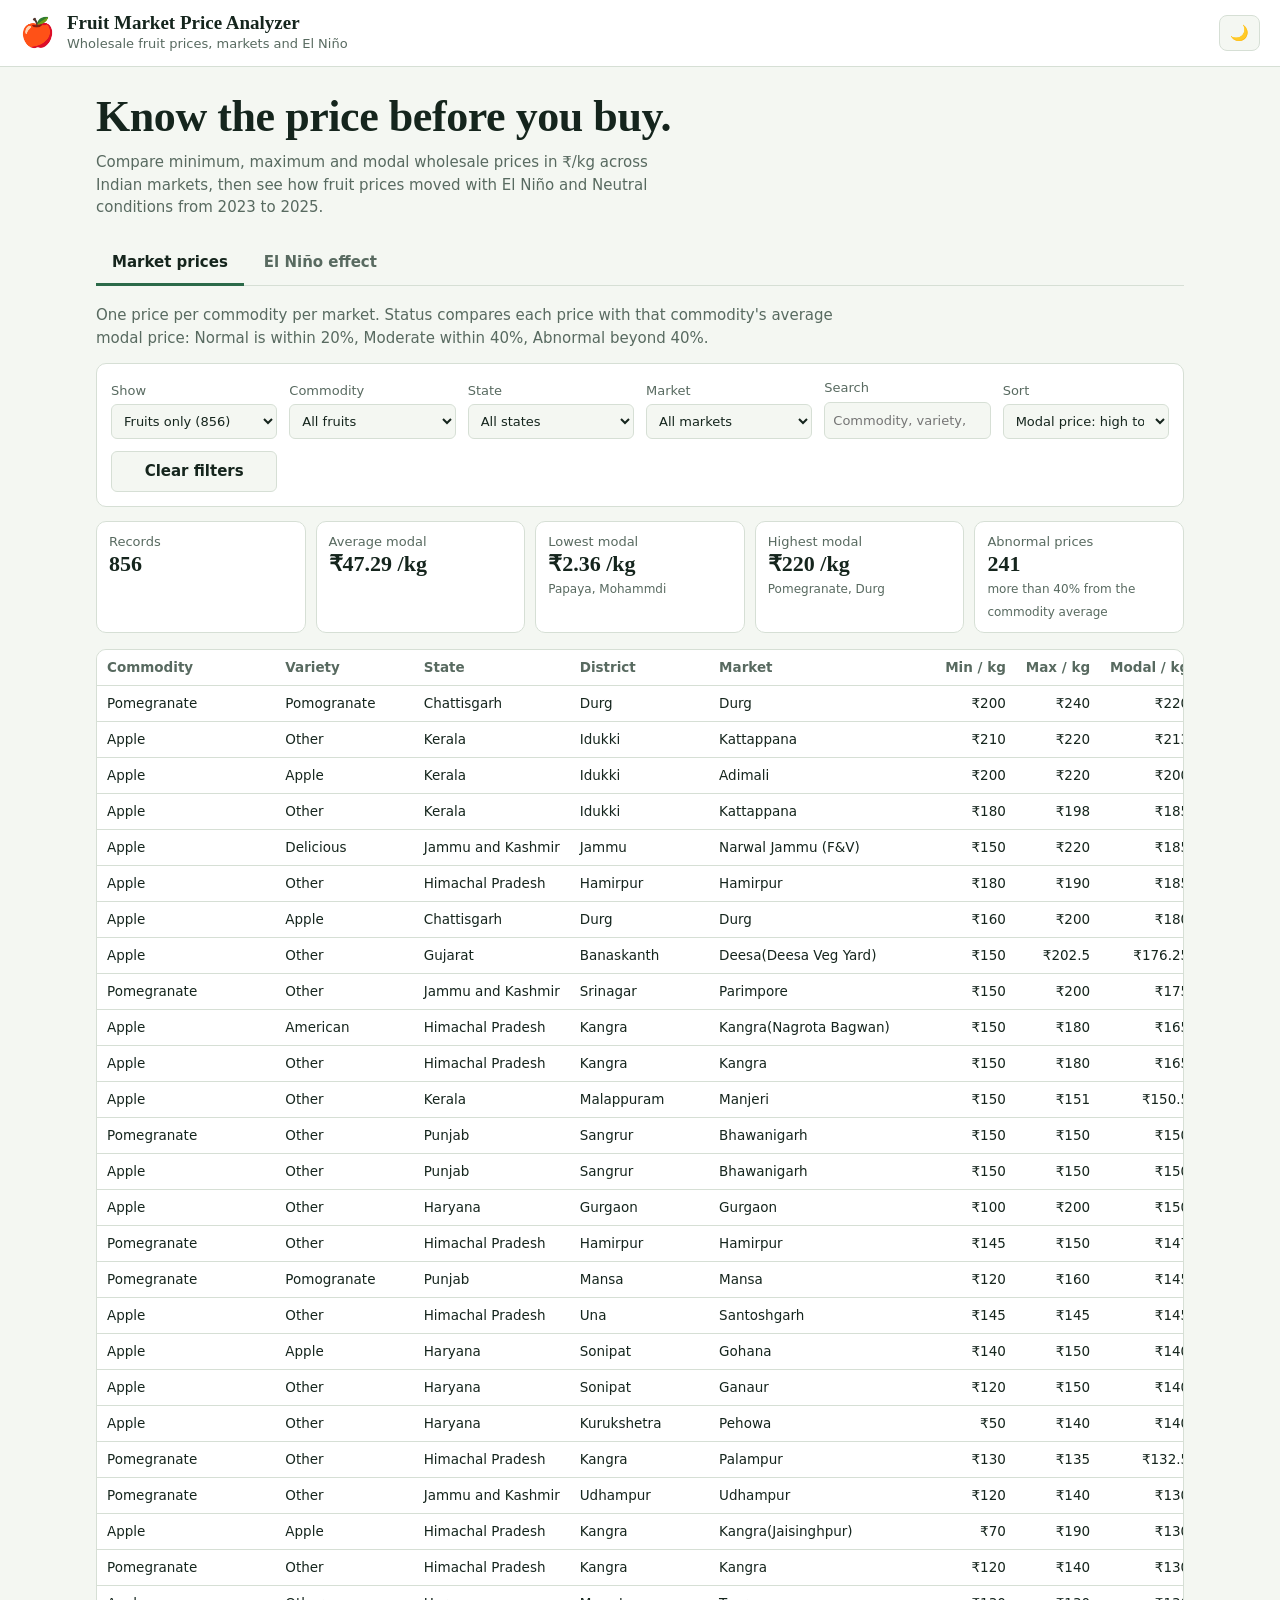
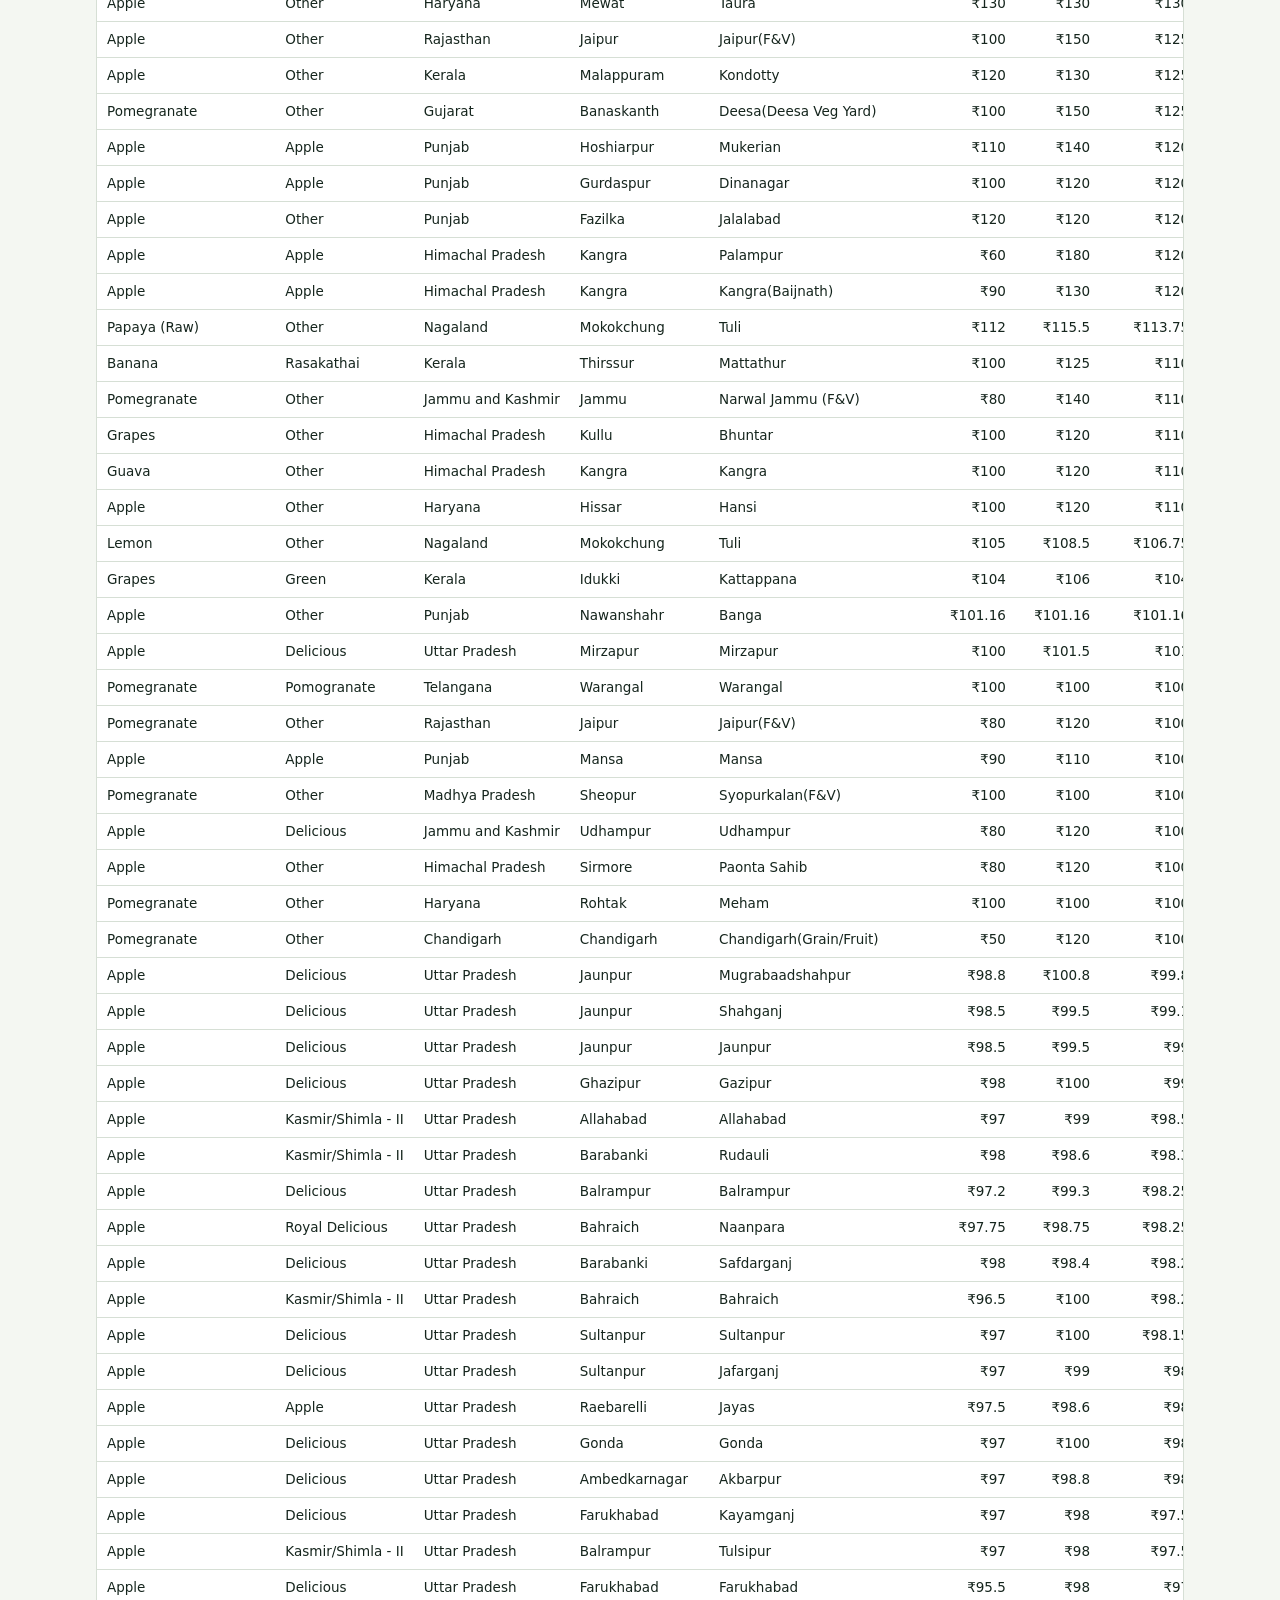
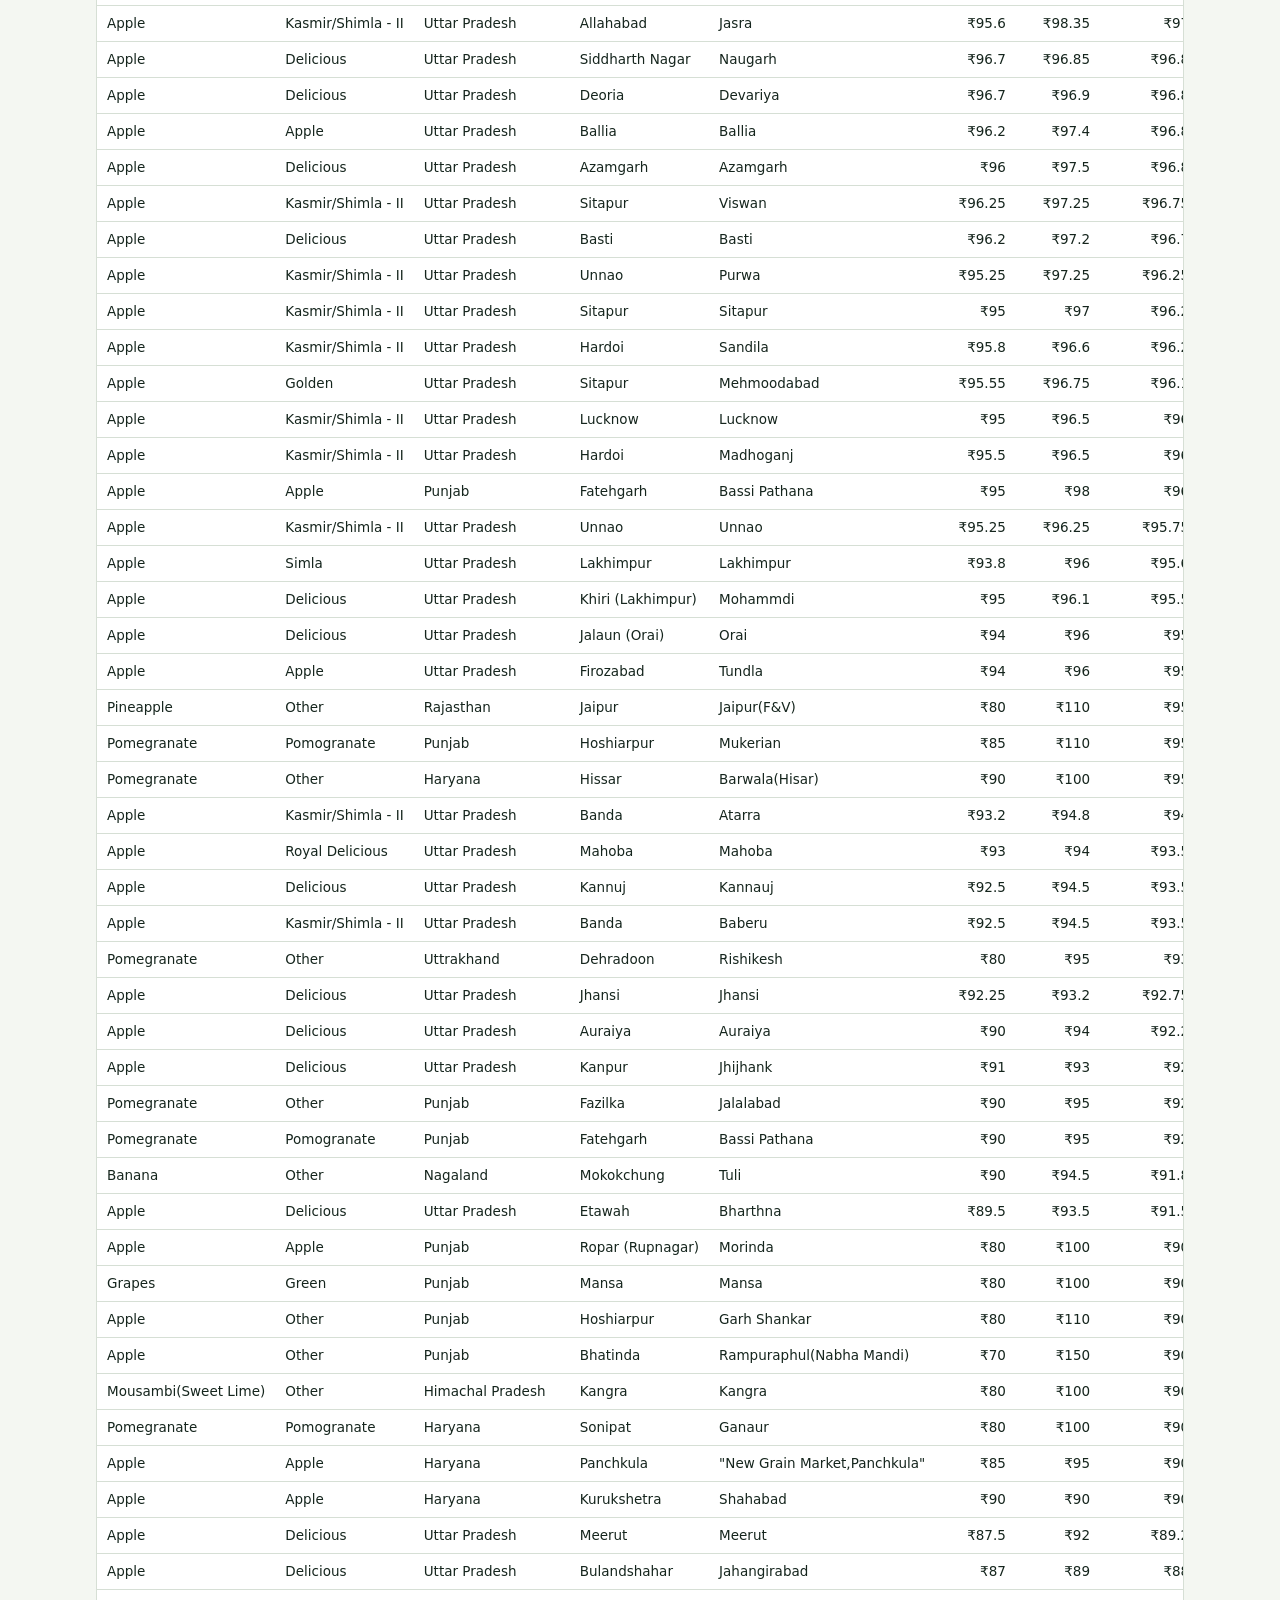
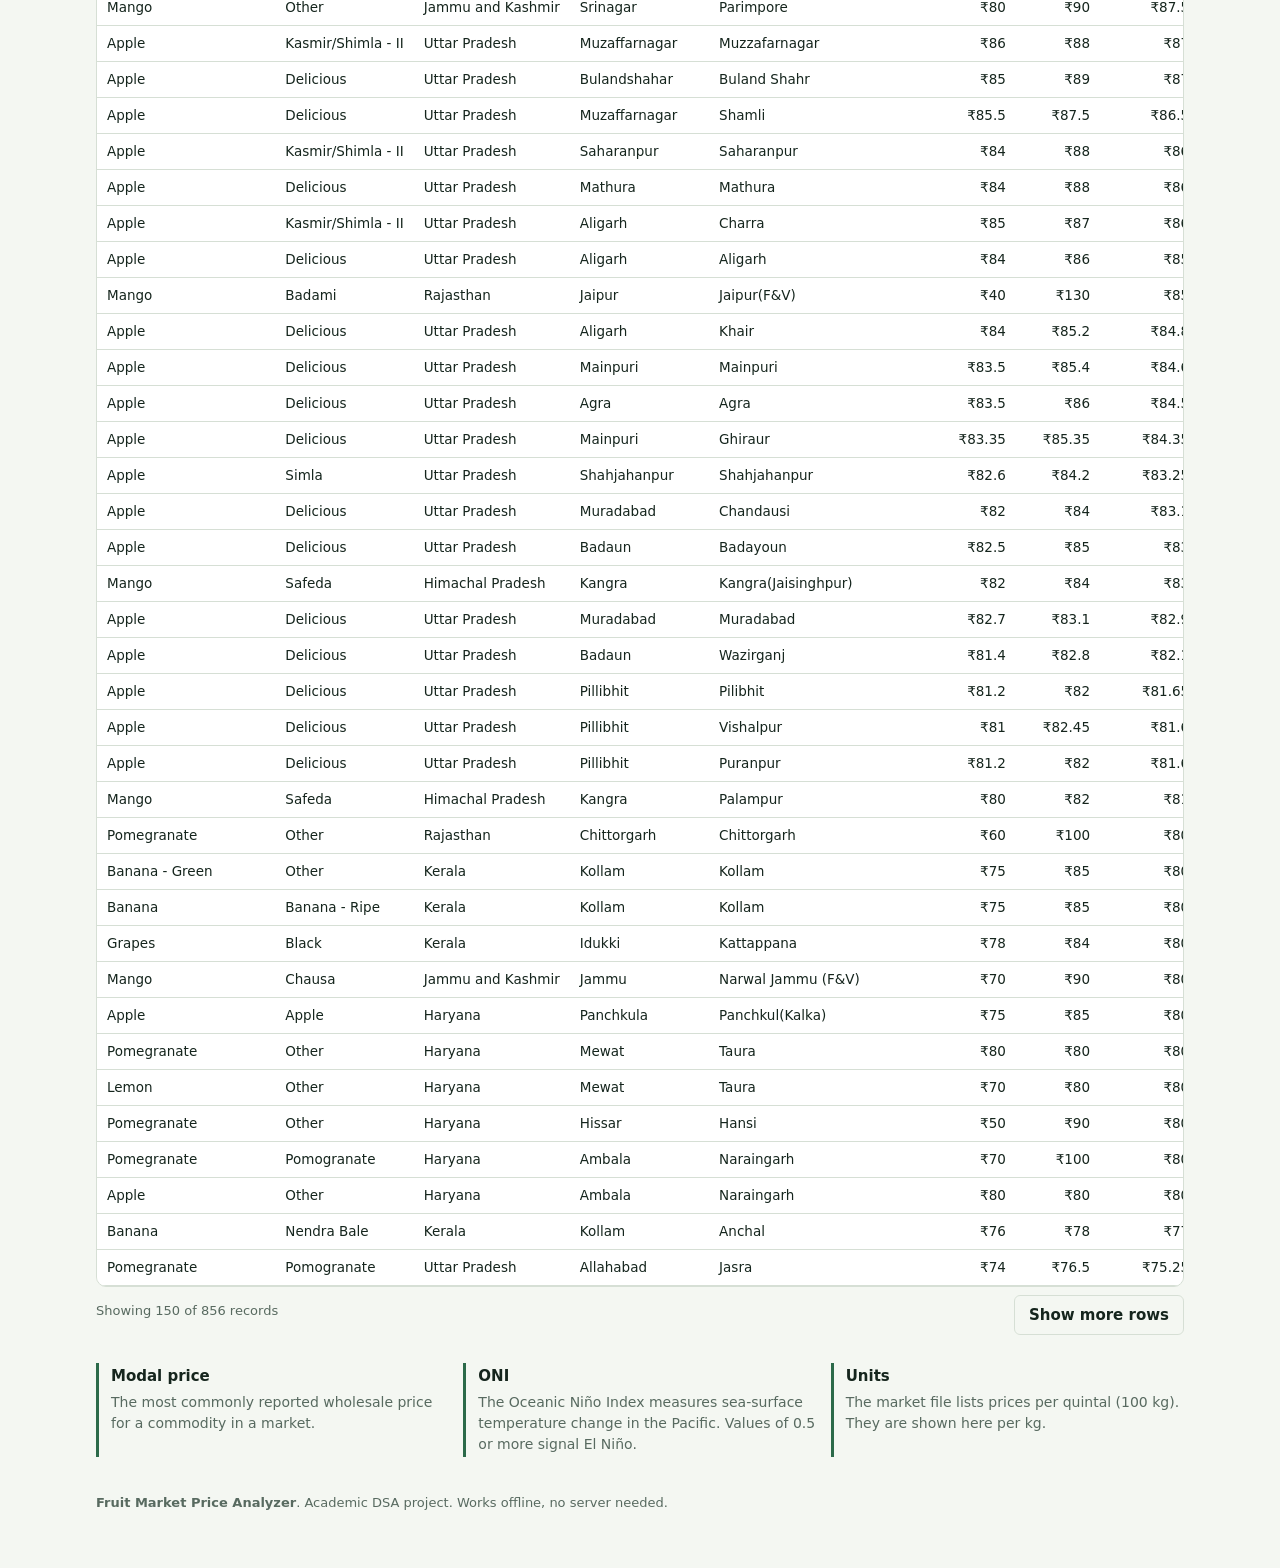
==== web/index.html @ 3e7929b5 "Rename index.html to web/index.html" ====
<!DOCTYPE html>
<html lang="en" data-theme="light">
<head>
<meta charset="UTF-8"><meta name="viewport" content="width=device-width,initial-scale=1">
<title>Fruit Market Price Analyzer</title>
<style>
:root{--bg:#f4f7f2;--card:#fff;--ink:#15251d;--mut:#586a60;--line:#d6dfd5;--leaf:#2b6a49;--nino:#fde8cc;--ninoL:#b86a00;--bad:#a8321e;--badbg:#fbe1db;--mod:#7a5200;--modbg:#fdefc9;--ok:#1f6b45;--okbg:#dcebe1;color-scheme:light}
:root[data-theme=dark]{--bg:#0f1a14;--card:#16241c;--ink:#e5eee8;--mut:#9bb0a3;--line:#29392f;--leaf:#6fcf9b;--nino:#3b2a12;--ninoL:#f0a030;--bad:#ff9a85;--badbg:#45201a;--mod:#f2c46a;--modbg:#3d3010;--ok:#7fdca8;--okbg:#1e3a2a;color-scheme:dark}
*{box-sizing:border-box}
body{margin:0;background:var(--bg);color:var(--ink);font:15px/1.5 system-ui,-apple-system,"Segoe UI",Roboto,sans-serif}
[hidden]{display:none!important}
button,select,input{font:inherit;color:var(--ink)}
:focus-visible{outline:2px solid var(--leaf);outline-offset:2px}
header.top{display:flex;justify-content:space-between;align-items:center;padding:12px 20px;background:var(--card);border-bottom:1px solid var(--line)}
.brand{display:flex;gap:12px;align-items:center}.logo{font-size:28px}
h1{font:700 19px Georgia,serif;margin:0}.brand p{margin:0;color:var(--mut);font-size:13px}
.icon-btn{border:1px solid var(--line);background:var(--bg);border-radius:8px;padding:6px 10px;cursor:pointer}
main{max-width:1120px;margin:0 auto;padding:26px 16px 56px}
.hero h2{font:700 clamp(28px,5vw,44px)/1.1 Georgia,serif;margin:0 0 10px;letter-spacing:-.01em}
.hero p{max-width:62ch;color:var(--mut);margin:0 0 22px}
.tabs{display:flex;gap:4px;border-bottom:1px solid var(--line);margin-bottom:18px}
.tabs button{border:0;background:none;padding:10px 16px;cursor:pointer;color:var(--mut);font-weight:600;border-bottom:3px solid transparent;margin-bottom:-1px}
.tabs button[aria-selected=true]{color:var(--ink);border-bottom-color:var(--leaf)}
.panel-note{color:var(--mut);max-width:78ch;margin:0 0 14px}
.filters{display:grid;grid-template-columns:repeat(auto-fit,minmax(160px,1fr));gap:12px;background:var(--card);border:1px solid var(--line);border-radius:10px;padding:14px;margin-bottom:14px;align-items:end}
.filters label{display:flex;flex-direction:column;gap:4px;font-size:13px;color:var(--mut)}
.filters select,.filters input{padding:8px;border:1px solid var(--line);border-radius:6px;background:var(--bg)}
.btn{padding:8px 14px;border:1px solid var(--line);border-radius:6px;background:var(--bg);cursor:pointer;font-weight:600}
.kpis{display:grid;grid-template-columns:repeat(auto-fit,minmax(170px,1fr));gap:10px;margin-bottom:16px}
.k{background:var(--card);border:1px solid var(--line);border-radius:10px;padding:10px 12px}
.k span{font-size:13px;color:var(--mut);display:block}.k b{font:700 22px Georgia,serif;display:block}.k small{color:var(--mut);font-size:12px}
h3{font:700 18px Georgia,serif;margin:22px 0 6px}
.sub{color:var(--mut);font-size:13px;margin:0 0 8px}
.legend{display:flex;gap:16px;font-size:13px;color:var(--mut);margin-bottom:6px;flex-wrap:wrap}
.sw{display:inline-block;width:14px;height:12px;border-radius:2px;vertical-align:-1px;margin-right:5px;background:var(--nino);border:1px solid var(--ninoL)}
.sw.l{background:var(--leaf);border-color:var(--leaf);height:3px;vertical-align:3px}
.chart{background:var(--card);border:1px solid var(--line);border-radius:10px;padding:8px}
.chart svg{width:100%;height:auto;display:block}.chart text{fill:var(--mut);font-size:11px}
.wrap{overflow-x:auto;border:1px solid var(--line);border-radius:10px;background:var(--card)}
table{width:100%;border-collapse:collapse;font-size:13.5px}
th,td{padding:7px 10px;text-align:left;border-bottom:1px solid var(--line);white-space:nowrap}
th{color:var(--mut);font-weight:600;background:var(--card)}td.n,th.n{text-align:right;font-variant-numeric:tabular-nums}
tr.nino td{background:var(--nino)}
.b{display:inline-block;padding:1px 8px;border-radius:10px;font-size:12px;font-weight:700}
.b.NORMAL{background:var(--okbg);color:var(--ok)}.b.MODERATE{background:var(--modbg);color:var(--mod)}.b.ABNORMAL{background:var(--badbg);color:var(--bad)}
.foot{display:flex;justify-content:space-between;align-items:center;gap:10px;margin:8px 0}
.empty{padding:28px;text-align:center;color:var(--mut)}
.neg{color:var(--ok)}.pos{color:var(--bad)}
.info{margin-top:28px;display:grid;grid-template-columns:repeat(auto-fit,minmax(260px,1fr));gap:14px}
.info div{border-left:3px solid var(--leaf);padding:2px 0 2px 12px}.info h4{margin:0 0 4px;font-size:15px}.info p{margin:0;color:var(--mut);font-size:14px}
footer{margin-top:36px;color:var(--mut);font-size:13px}
</style>
</head>
<body>
<header class="top"><div class="brand"><div class="logo">🍎</div><div><h1>Fruit Market Price Analyzer</h1><p>Wholesale fruit prices, markets and El Niño</p></div></div>
<button id="themeBtn" class="icon-btn" aria-label="Switch light and dark theme">🌙</button></header>
<main>
<section class="hero"><h2>Know the price before you buy.</h2>
<p>Compare minimum, maximum and modal wholesale prices in ₹/kg across Indian markets, then see how fruit prices moved with El Niño and Neutral conditions from 2023 to 2025.</p></section>

<div class="tabs" role="tablist">
<button role="tab" data-t="market" aria-selected="true">Market prices</button>
<button role="tab" data-t="nino" aria-selected="false">El Niño effect</button></div>

<section id="p-market">
<p class="panel-note">One price per commodity per market. Status compares each price with that commodity's average modal price: Normal is within 20%, Moderate within 40%, Abnormal beyond 40%.</p>
<div class="filters">
<label>Show<select id="mScope"></select></label>
<label>Commodity<select id="mFruit"></select></label>
<label>State<select id="mState"></select></label>
<label>Market<select id="mMarket"></select></label>
<label>Search<input id="mSearch" type="search" placeholder="Commodity, variety, district, market"></label>
<label>Sort<select id="mSort"><option value="modal-desc">Modal price: high to low</option><option value="modal-asc">Modal price: low to high</option><option value="dev-desc">Biggest deviation first</option><option value="commodity-asc">Commodity: A to Z</option><option value="state-asc">State: A to Z</option></select></label>
<button id="mClear" class="btn">Clear filters</button></div>
<div class="kpis" id="mKpi"></div>
<div class="wrap"><table><thead><tr><th>Commodity</th><th>Variety</th><th>State</th><th>District</th><th>Market</th><th class="n">Min / kg</th><th class="n">Max / kg</th><th class="n">Modal / kg</th><th>Status</th></tr></thead><tbody id="mBody"></tbody></table>
<div id="mEmpty" class="empty" hidden>No records match. Clear a filter, or switch Show to All commodities.</div></div>
<div class="foot"><span class="sub" id="mInfo"></span><button id="mMore" class="btn" hidden>Show more rows</button></div>
</section>

<section id="p-nino" hidden>
<p class="panel-note">Daily average wholesale prices by state and fruit for every year available, January 2023 to October 2025, each day tagged with the monthly Oceanic Niño Index (ONI) and an El Niño or Neutral label.</p>
<div class="filters">
<label>Fruit<select id="nFruit"></select></label>
<label>State<select id="nState"></select></label>
<label>From<input type="date" id="nFrom"></label>
<label>To<input type="date" id="nTo"></label>
<label>Period<select id="nPer"><option value="">El Niño and Neutral</option><option value="1">El Niño months only</option><option value="0">Neutral months only</option></select></label>
<label>Sort<select id="nSort"><option value="date-asc">Date: oldest first</option><option value="date-desc">Date: newest first</option><option value="modal-desc">Modal price: high to low</option><option value="modal-asc">Modal price: low to high</option></select></label>
<button id="nClear" class="btn">Clear filters</button></div>
<div class="kpis" id="nKpi"></div>

<h3>Monthly average modal price</h3>
<p class="sub" id="nChartNote"></p>
<div class="legend"><span><i class="sw l"></i>Average modal price, ₹/kg</span><span><i class="sw"></i>El Niño months</span></div>
<div class="chart"><svg id="nChart" viewBox="0 0 900 270" role="img" aria-label="Monthly average modal price with El Niño months shaded"></svg></div>

<h3>El Niño vs Neutral, by fruit</h3>
<p class="sub">Average modal price in El Niño and Neutral months. Uses the State and date filters above.</p>
<div class="wrap"><table><thead><tr><th>Fruit</th><th class="n">El Niño avg</th><th class="n">Neutral avg</th><th class="n">Difference</th></tr></thead><tbody id="nCmp"></tbody></table></div>

<h3>El Niño vs Neutral, by year</h3>
<p class="sub">Uses the Fruit and State filters above across all years. n/a means that year has no El Niño or no Neutral months.</p>
<div class="wrap"><table><thead><tr><th>Year</th><th class="n">Records</th><th class="n">El Niño avg</th><th class="n">Neutral avg</th><th class="n">Difference</th></tr></thead><tbody id="nYear"></tbody></table></div>

<h3>Price records</h3>
<div class="wrap"><table><thead><tr><th>Date</th><th>State</th><th>Fruit</th><th class="n">Min / kg</th><th class="n">Max / kg</th><th class="n">Modal / kg</th><th class="n">Reports</th><th class="n">ONI</th><th>Period</th></tr></thead><tbody id="nBody"></tbody></table>
<div id="nEmpty" class="empty" hidden>No records match these filters. Widen the date range or clear a filter.</div></div>
<div class="foot"><span class="sub" id="nInfo"></span><button id="nMore" class="btn" hidden>Show more rows</button></div>
<p class="sub">The dataset labels May 2023 to March 2024 as El Niño. April 2024 has an ONI of 0.8 but is labelled Neutral in the data; this page keeps the dataset's labels. El Niño months form a single stretch of time, so price differences also reflect seasons and longer trends. Read them as association, not proof of cause.</p>
</section>

<section class="info">
<div><h4>Modal price</h4><p>The most commonly reported wholesale price for a commodity in a market.</p></div>
<div><h4>ONI</h4><p>The Oceanic Niño Index measures sea-surface temperature change in the Pacific. Values of 0.5 or more signal El Niño.</p></div>
<div><h4>Units</h4><p>The market file lists prices per quintal (100 kg). They are shown here per kg.</p></div>
</section>
<footer><b>Fruit Market Price Analyzer</b>. Academic DSA project. Works offline, no server needed.</footer>
</main>

<script id="mData" type="application/json">[["Andhra Pradesh","Chittor","Chittoor","Gur(Jaggery)","NO 2","FAQ",32.0,34.0,32.0],["Andhra Pradesh","Chittor","Chittoor","Mango","Neelam","Medium",7.0,15.0,12.0],["Andhra Pradesh","Chittor","Chittoor","Mango","Totapuri","Medium",14.0,18.0,16.0],["Andhra Pradesh","Cuddapah","Cuddapah","Groundnut","Local","FAQ",40.59,75.89,75.59],["Andhra Pradesh","Cuddapah","Cuddapah","Turmeric","Bulb","FAQ",47.78,61.6,58.45],["Andhra Pradesh","Cuddapah","Cuddapah","Turmeric","Finger","FAQ",30.12,66.19,61.75],["Andhra Pradesh","East Godavari","Peddapuram","Paddy(Dhan)(Common)","1001","FAQ",20.4,20.5,20.45],["Andhra Pradesh","East Godavari","Pithapuram","Paddy(Dhan)(Common)","1001","FAQ",20.4,20.6,20.5],["Andhra Pradesh","East Godavari","Prattipadu","Paddy(Dhan)(Common)","1001","FAQ",20.4,20.6,20.5],["Andhra Pradesh","East Godavari","Sampara","Paddy(Dhan)(Common)","Swarna Masuri (New)","FAQ",21.5,22.0,21.8],["Andhra Pradesh","Guntur","Duggirala","Turmeric","Bulb","FAQ",56.0,63.0,60.0],["Andhra Pradesh","Guntur","Duggirala","Turmeric","Finger","FAQ",57.25,63.0,60.0],["Andhra Pradesh","Guntur","Tenali","Black Gram (Urd Beans)(Whole)","Black Gram (Whole)","FAQ",81.0,83.0,82.0],["Andhra Pradesh","Guntur","Tenali","Lemon","Lemon","FAQ",10.0,25.0,15.0],["Andhra Pradesh","Kurnool","Alur","Jowar(Sorghum)","Jowar ( White)","FAQ",30.2,30.8,30.5],["Andhra Pradesh","Kurnool","Kurnool","Groundnut","Local","FAQ",60.89,79.21,75.09],["Andhra Pradesh","Visakhapatnam","Anakapally","Gur(Jaggery)","NO 3","FAQ",38.5,39.5,39.0],["Chandigarh","Chandigarh","Chandigarh(Grain/Fruit)","Bottle gourd","Other","FAQ",10.0,30.0,20.0],["Chandigarh","Chandigarh","Chandigarh(Grain/Fruit)","Cauliflower","Other","FAQ",10.0,45.0,40.0],["Chandigarh","Chandigarh","Chandigarh(Grain/Fruit)","Cucumbar(Kheera)","Other","FAQ",15.0,25.0,20.0],["Chandigarh","Chandigarh","Chandigarh(Grain/Fruit)","Green Chilli","Other","FAQ",15.0,30.0,25.0],["Chandigarh","Chandigarh","Chandigarh(Grain/Fruit)","Lemon","Other","FAQ",20.0,30.0,26.0],["Chandigarh","Chandigarh","Chandigarh(Grain/Fruit)","Mango","Other","Medium",10.0,35.0,30.0],["Chandigarh","Chandigarh","Chandigarh(Grain/Fruit)","Mousambi(Sweet Lime)","Other","Medium",40.0,55.0,50.0],["Chandigarh","Chandigarh","Chandigarh(Grain/Fruit)","Onion","Other","FAQ",7.0,17.0,15.0],["Chandigarh","Chandigarh","Chandigarh(Grain/Fruit)","Peas Wet","Other","FAQ",10.0,35.0,30.0],["Chandigarh","Chandigarh","Chandigarh(Grain/Fruit)","Plum","Other","Medium",30.0,60.0,50.0],["Chandigarh","Chandigarh","Chandigarh(Grain/Fruit)","Pomegranate","Other","Medium",50.0,120.0,100.0],["Chandigarh","Chandigarh","Chandigarh(Grain/Fruit)","Potato","Other","FAQ",5.0,15.0,12.0],["Chandigarh","Chandigarh","Chandigarh(Grain/Fruit)","Pumpkin","Other","FAQ",8.0,12.0,10.0],["Chandigarh","Chandigarh","Chandigarh(Grain/Fruit)","Tomato","Other","FAQ",24.0,88.0,80.0],["Chattisgarh","Balodabazar","Bhatgaon","Paddy(Dhan)(Common)","Paddy","FAQ",15.5,16.5,16.0],["Chattisgarh","Balodabazar","Sarsiwan","Paddy(Dhan)(Common)","Paddy","FAQ",15.5,16.5,16.0],["Chattisgarh","Balrampur","Ramanujganj","Maize","Local","FAQ",19.7,19.7,19.7],["Chattisgarh","Balrampur","Ramanujganj","Wheat","Local","FAQ",21.3,21.3,21.3],["Chattisgarh","Bastar","Bastar","Maize","Other","FAQ",16.0,17.0,16.5],["Chattisgarh","Bastar","Devda","Maize","Other","FAQ",16.0,17.0,16.5],["Chattisgarh","Bastar","Jagdalpur","Dry Chillies","Other","FAQ",70.0,70.0,70.0],["Chattisgarh","Bastar","Jaitgiri","Maize","Other","FAQ",16.0,17.0,16.5],["Chattisgarh","Bastar","Lohandiguda","Maize","Other","FAQ",16.0,17.0,16.5],["Chattisgarh","Bastar","Muli","Maize","Other","FAQ",16.0,17.0,16.5],["Chattisgarh","Bijapur","Bharamgarh","Mahua Seed(Hippe seed)","Other","FAQ",16.0,20.0,18.0],["Chattisgarh","Bijapur","Bhopalpattnam","Mahua Seed(Hippe seed)","Other","FAQ",16.0,20.0,18.0],["Chattisgarh","Bijapur","Bijapur","Mahua Seed(Hippe seed)","Other","FAQ",16.0,20.0,18.0],["Chattisgarh","Bilaspur","Pendraroad","Paddy(Dhan)(Common)","Other","FAQ",15.0,15.0,15.0],["Chattisgarh","Dantewada","Gidam","Mahua","Other","FAQ",15.0,17.0,16.0],["Chattisgarh","Durg","Durg","Apple","Apple","Medium",160.0,200.0,180.0],["Chattisgarh","Durg","Durg","Banana - Green","Banana - Green","FAQ",22.0,24.0,23.0],["Chattisgarh","Durg","Durg","Bhindi(Ladies Finger)","Bhindi","FAQ",37.0,40.0,38.5],["Chattisgarh","Durg","Durg","Bitter gourd","Bitter Gourd","FAQ",62.0,66.0,64.0],["Chattisgarh","Durg","Durg","Bottle gourd","Bottle Gourd","FAQ",16.0,20.0,18.0],["Chattisgarh","Durg","Durg","Brinjal","Round/Long","FAQ",30.0,32.0,31.0],["Chattisgarh","Durg","Durg","Cabbage","Cabbage","FAQ",15.0,17.0,16.0],["Chattisgarh","Durg","Durg","Capsicum","Capsicum","FAQ",50.0,55.0,52.5],["Chattisgarh","Durg","Durg","Carrot","Carrot","FAQ",28.0,32.0,30.0],["Chattisgarh","Durg","Durg","Cauliflower","Cauliflower","FAQ",52.0,56.0,54.0],["Chattisgarh","Durg","Durg","Chikoos(Sapota)","Sapota","Medium",40.0,60.0,50.0],["Chattisgarh","Durg","Durg","Coriander(Leaves)","Coriander","FAQ",120.0,140.0,130.0],["Chattisgarh","Durg","Durg","Cucumbar(Kheera)","Cucumbar","FAQ",20.0,25.0,22.5],["Chattisgarh","Durg","Durg","Garlic","Average","FAQ",100.0,140.0,120.0],["Chattisgarh","Durg","Durg","Green Chilli","Green Chilly","FAQ",90.0,110.0,100.0],["Chattisgarh","Durg","Durg","Guar","Gwar","FAQ",52.0,56.0,54.0],["Chattisgarh","Durg","Durg","Lemon","Lemon","FAQ",40.0,60.0,50.0],["Chattisgarh","Durg","Durg","Little gourd (Kundru)","Little gourd (Kundru)","FAQ",38.0,40.0,39.0],["Chattisgarh","Durg","Durg","Mango","Badami","Medium",50.0,70.0,60.0],["Chattisgarh","Durg","Durg","Mousambi(Sweet Lime)","Mousambi","Medium",60.0,80.0,70.0],["Chattisgarh","Durg","Durg","Onion","Nasik","FAQ",15.0,17.0,16.0],["Chattisgarh","Durg","Durg","Papaya (Raw)","Papaya (Raw)","FAQ",19.0,20.0,19.5],["Chattisgarh","Durg","Durg","Pomegranate","Pomogranate","Medium",200.0,240.0,220.0],["Chattisgarh","Durg","Durg","Potato","Potato","FAQ",16.0,18.0,17.0],["Chattisgarh","Durg","Durg","Pumpkin","Pumpkin","FAQ",12.0,14.0,13.0],["Chattisgarh","Durg","Durg","Raddish","Raddish","FAQ",15.0,16.0,15.5],["Chattisgarh","Durg","Durg","Sweet Potato","Sweet Potato","FAQ",24.0,26.0,25.0],["Chattisgarh","Durg","Durg","Tinda","Tinda","FAQ",16.0,18.0,17.0],["Chattisgarh","Kanker","Charama","Paddy(Dhan)(Common)","Other","FAQ",19.8,19.8,19.8],["Chattisgarh","Kanker","Lakhanpuri","Paddy(Dhan)(Common)","Other","FAQ",19.8,19.8,19.8],["Chattisgarh","Kanker","Narharpur","Paddy(Dhan)(Common)","Other","FAQ",19.8,19.8,19.8],["Chattisgarh","Koria","Baikunthpur","Kodo Millet(Varagu)","Other","FAQ",15.0,15.0,15.0],["Chattisgarh","Koria","Baikunthpur","Maize","Other","FAQ",19.65,19.65,19.65],["Chattisgarh","Koria","Baikunthpur","Paddy(Dhan)(Common)","Other","FAQ",20.45,20.45,20.45],["Chattisgarh","Koria","Manendragarh","Tobacco","Other","FAQ",53.42,53.42,53.42],["Chattisgarh","Mungeli","Lormi","Paddy(Dhan)(Common)","Paddy fine","FAQ",16.0,17.5,17.5],["Chattisgarh","Narayanpur","Narayanpur","Millets","Other","FAQ",30.0,38.0,35.0],["Chattisgarh","Raigarh","Raigarh","Onion","Other","FAQ",18.0,20.0,18.0],["Chattisgarh","Raigarh","Raigarh","Potato","Other","FAQ",12.0,18.0,15.0],["Chattisgarh","Raigarh","Raigarh","Tomato","Other","FAQ",80.0,90.0,80.0],["Chattisgarh","Raipur","Abhanpur","Paddy(Dhan)(Common)","I.R.-64","FAQ",18.5,18.5,18.5],["Goa","North Goa","Valpol","Arecanut(Betelnut/Supari)","Red","FAQ",335.0,335.0,335.0],["Goa","North Goa","Valpol","Arecanut(Betelnut/Supari)","Supari","FAQ",365.0,365.0,365.0],["Goa","North Goa","Valpol","Arecanut(Betelnut/Supari)","White","FAQ",345.0,345.0,345.0],["Gujarat","Amreli","Babra","Cotton","Other","FAQ",70.5,71.0,70.75],["Gujarat","Amreli","Babra","Groundnut","Other","FAQ",65.0,67.0,66.0],["Gujarat","Amreli","Bagasara","Bengal Gram(Gram)(Whole)","Average (Whole)","FAQ",44.6,45.35,44.95],["Gujarat","Amreli","Bagasara","Cotton","Other","FAQ",62.5,68.25,65.35],["Gujarat","Amreli","Bagasara","Soyabean","Yellow","FAQ",45.6,47.0,46.3],["Gujarat","Amreli","Bagasara","Wheat","Lokwan Gujrat","FAQ",22.5,22.85,22.65],["Gujarat","Amreli","Dhari","Cotton","Other","FAQ",71.4,71.4,71.4],["Gujarat","Amreli","Dhari","Ground Nut Seed","Ground Nut Seed","FAQ",82.5,82.5,82.5],["Gujarat","Amreli","Savarkundla","Bajra(Pearl Millet/Cumbu)","Deshi","FAQ",19.0,21.2,20.1],["Gujarat","Amreli","Savarkundla","Bengal Gram(Gram)(Whole)","Average (Whole)","FAQ",40.0,47.5,43.75],["Gujarat","Amreli","Savarkundla","Cotton","Narma BT Cotton","FAQ",50.0,71.05,60.53],["Gujarat","Amreli","Savarkundla","Ground Nut Seed","Ground Nut Seed","FAQ",80.0,100.05,90.03],["Gujarat","Amreli","Savarkundla","Groundnut","Big (With Shell)","FAQ",57.55,78.55,68.05],["Gujarat","Amreli","Savarkundla","Jowar(Sorghum)","Jowar ( White)","FAQ",27.55,49.5,38.53],["Gujarat","Amreli","Savarkundla,\"Sesamum(Sesame,Gingelly","Til)\"","Black","FAQ",145.0,167.0,156.0],["Gujarat","Amreli","Savarkundla,\"Sesamum(Sesame,Gingelly","Til)\"","White","FAQ",141.0,156.3,148.65],["Gujarat","Amreli","Savarkundla","Wheat","Bansi","FAQ",22.0,25.0,23.5],["Gujarat","Amreli","Savarkundla","Wheat","Lokwan","FAQ",21.75,23.9,22.83],["Gujarat","Anand","\"Anand(Veg,Yard,Anand)\"","Bhindi(Ladies Finger)","Bhindi","FAQ",35.0,40.0,38.0],["Gujarat","Anand","\"Anand(Veg,Yard,Anand)\"","Bottle gourd","Bottle Gourd","FAQ",20.0,25.0,22.5],["Gujarat","Anand","\"Anand(Veg,Yard,Anand)\"","Brinjal","Brinjal","FAQ",30.0,35.0,32.5],["Gujarat","Anand","\"Anand(Veg,Yard,Anand)\"","Cabbage","Cabbage","FAQ",7.5,10.0,9.0],["Gujarat","Anand","\"Anand(Veg,Yard,Anand)\"","Cauliflower","Cauliflower","FAQ",20.0,25.0,22.5],["Gujarat","Anand","\"Anand(Veg,Yard,Anand)\"","Green Chilli","Green Chilly","FAQ",50.0,60.0,55.0],["Gujarat","Anand","\"Anand(Veg,Yard,Anand)\"","Onion","Onion","FAQ",15.0,20.0,18.0],["Gujarat","Anand","\"Anand(Veg,Yard,Anand)\"","Potato","Potato","FAQ",12.0,13.0,12.5],["Gujarat","Anand","\"Anand(Veg,Yard,Anand)\"","Spinach","Spinach","FAQ",45.0,50.0,48.0],["Gujarat","Banaskanth","Deesa(Deesa Veg Yard)","Apple","Other","Medium",150.0,202.5,176.25],["Gujarat","Banaskanth","Deesa(Deesa Veg Yard)","Banana","Other","Medium",20.0,23.5,21.75],["Gujarat","Banaskanth","Deesa(Deesa Veg Yard)","Bhindi(Ladies Finger)","Other","FAQ",15.0,23.0,19.0],["Gujarat","Banaskanth","Deesa(Deesa Veg Yard)","Bottle gourd","Other","FAQ",20.0,23.5,21.75],["Gujarat","Banaskanth","Deesa(Deesa Veg Yard)","Cabbage","Other","FAQ",10.0,13.5,11.75],["Gujarat","Banaskanth","Deesa(Deesa Veg Yard)","Cauliflower","Other","FAQ",30.0,42.5,36.25],["Gujarat","Banaskanth","Deesa(Deesa Veg Yard)","Chikoos(Sapota)","Other","Medium",35.0,43.5,39.25],["Gujarat","Banaskanth","Deesa(Deesa Veg Yard)","Coriander(Leaves)","Other","FAQ",70.0,82.0,76.0],["Gujarat","Banaskanth","Deesa(Deesa Veg Yard)","Cucumbar(Kheera)","Other","FAQ",20.0,22.5,21.25],["Gujarat","Banaskanth","Deesa(Deesa Veg Yard)","Gram Raw(Chholia)","Other","FAQ",40.0,50.0,45.0],["Gujarat","Banaskanth","Deesa(Deesa Veg Yard)","Green Chilli","Other","FAQ",40.0,50.0,45.0],["Gujarat","Banaskanth","Deesa(Deesa Veg Yard)","Guar","Other","FAQ",15.0,24.0,19.5],["Gujarat","Banaskanth","Deesa(Deesa Veg Yard)","Lemon","Other","FAQ",15.0,23.5,19.25],["Gujarat","Banaskanth","Deesa(Deesa Veg Yard)","Mango","Other","Medium",25.0,50.0,37.5],["Gujarat","Banaskanth","Deesa(Deesa Veg Yard)","Mousambi(Sweet Lime)","Other","Medium",70.0,76.5,73.25],["Gujarat","Banaskanth","Deesa(Deesa Veg Yard)","Onion","Other","FAQ",10.0,14.0,12.0],["Gujarat","Banaskanth","Deesa(Deesa Veg Yard)","Onion Green","Other","FAQ",35.0,41.5,38.25],["Gujarat","Banaskanth","Deesa(Deesa Veg Yard)","Papaya","Other","Medium",15.0,24.0,19.5],["Gujarat","Banaskanth","Deesa(Deesa Veg Yard)","Pineapple","Other","Medium",50.0,62.0,56.0],["Gujarat","Banaskanth","Deesa(Deesa Veg Yard)","Pointed gourd (Parval)","Other","FAQ",30.0,37.0,33.5],["Gujarat","Banaskanth","Deesa(Deesa Veg Yard)","Pomegranate","Other","Medium",100.0,150.0,125.0],["Gujarat","Banaskanth","Deesa(Deesa Veg Yard)","Potato","Other","FAQ",5.0,13.0,9.0],["Gujarat","Banaskanth","Deesa(Deesa Veg Yard)","Ridgeguard(Tori)","Other","FAQ",40.0,47.5,43.75],["Gujarat","Banaskanth","Deesa(Deesa Veg Yard)","Tomato","Other","FAQ",90.0,100.0,95.0],["Gujarat","Bharuch","Ankleshwar","Bhindi(Ladies Finger)","Bhindi","FAQ",16.0,26.0,20.0],["Gujarat","Bharuch","Ankleshwar","Brinjal","Brinjal","FAQ",12.0,44.0,43.0],["Gujarat","Bharuch","Ankleshwar","Cabbage","Cabbage","FAQ",6.0,12.0,11.0],["Gujarat","Bharuch","Ankleshwar","Coriander(Leaves)","Coriander","FAQ",70.0,90.0,80.0],["Gujarat","Bharuch","Ankleshwar","Ginger(Green)","Green Ginger","FAQ",110.0,130.0,120.0],["Gujarat","Bharuch","Ankleshwar","Green Chilli","Green Chilly","FAQ",40.0,78.0,50.0],["Gujarat","Bharuch","Ankleshwar","Lemon","Lemon","FAQ",20.0,32.0,23.0],["Gujarat","Bharuch","Ankleshwar","Surat Beans (Papadi)","Surat Beans (Papadi)","FAQ",34.0,50.0,45.0],["Gujarat","Bharuch","Ankleshwar","Tomato","Tomato","FAQ",60.0,90.0,79.0],["Gujarat","Bharuch","Jambusar","Arhar (Tur/Red Gram)(Whole)","Other","FAQ",52.0,56.0,54.0],["Gujarat","Bharuch","Jambusar","Bajra(Pearl Millet/Cumbu)","Other","FAQ",20.0,22.0,21.0],["Gujarat","Bharuch","Jambusar","Castor Seed","Other","FAQ",45.0,53.0,49.0],["Gujarat","Bharuch","Jambusar","Cotton","Other","FAQ",55.0,61.0,58.0],["Gujarat","Bharuch","Jambusar","Jowar(Sorghum)","Other","FAQ",30.0,36.0,33.0],["Gujarat","Bharuch","Jambusar","Maize","Other","FAQ",15.0,19.0,17.0],["Gujarat","Bharuch","Jambusar","Rice","Other","FAQ",32.0,36.0,34.0],["Gujarat","Bharuch","Jambusar","Wheat","Other","FAQ",25.0,31.0,28.0],["Gujarat","Bharuch","Jambusar(Kaavi)","Arhar (Tur/Red Gram)(Whole)","Other","FAQ",58.0,62.0,60.0],["Gujarat","Bharuch","Jambusar(Kaavi)","Bajra(Pearl Millet/Cumbu)","Other","FAQ",17.0,23.0,20.0],["Gujarat","Bharuch","Jambusar(Kaavi)","Castor Seed","Other","FAQ",50.0,56.0,53.0],["Gujarat","Bharuch","Jambusar(Kaavi)","Cotton","Other","FAQ",58.0,62.0,60.0],["Gujarat","Bharuch","Jambusar(Kaavi)","Jowar(Sorghum)","Other","FAQ",31.0,35.0,33.0],["Gujarat","Bharuch","Jambusar(Kaavi)","Maize","Other","FAQ",16.0,20.0,18.0],["Gujarat","Bharuch","Jambusar(Kaavi)","Rice","Other","FAQ",32.0,36.0,34.0],["Gujarat","Bhavnagar","Taleja","Bajra(Pearl Millet/Cumbu)","Local","FAQ",20.0,22.05,21.05],["Gujarat","Bhavnagar","Taleja","Bengal Gram(Gram)(Whole)","Other","FAQ",41.25,50.55,45.9],["Gujarat","Bhavnagar","Taleja","Black Gram (Urd Beans)(Whole)","Local","FAQ",85.05,85.05,85.05],["Gujarat","Bhavnagar","Taleja","Castor Seed","Castor seed","FAQ",40.55,58.5,49.55],["Gujarat","Bhavnagar","Taleja","Corriander seed","Other","FAQ",59.3,59.3,59.3],["Gujarat","Bhavnagar","Taleja","Cotton","Shanker 6 (B) 30mm FIne","FAQ",55.55,68.75,62.15],["Gujarat","Bhavnagar","Taleja","Groundnut","Bold","FAQ",62.75,70.9,66.85],["Gujarat","Bhavnagar","Taleja,\"Sesamum(Sesame,Gingelly","Til)\"","Black","FAQ",158.05,158.05,158.05],["Gujarat","Bhavnagar","Taleja,\"Sesamum(Sesame,Gingelly","Til)\"","White","FAQ",114.3,153.55,133.95],["Gujarat","Bhavnagar","Taleja","Wheat","Kalyan","FAQ",22.25,27.85,25.05],["Gujarat","Dahod","Dahod","Arhar (Tur/Red Gram)(Whole)","Arhar (Whole)","FAQ",80.0,86.0,82.0],["Gujarat","Dahod","Dahod","Arhar (Tur/Red Gram)(Whole)","Other","FAQ",86.0,89.0,88.0],["Gujarat","Dahod","Dahod","Bajra(Pearl Millet/Cumbu)","Other","FAQ",18.0,23.0,22.0],["Gujarat","Dahod","Dahod","Bengal Gram(Gram)(Whole)","Desi (Whole)","FAQ",48.75,49.0,48.85],["Gujarat","Dahod","Dahod","Bengal Gram(Gram)(Whole)","Other","FAQ",49.0,49.71,49.5],["Gujarat","Dahod","Dahod","Black Gram (Urd Beans)(Whole)","Black Gram (Whole)","FAQ",55.0,80.0,75.0],["Gujarat","Dahod","Dahod","Castor Seed","Castor seed","FAQ",53.0,54.0,53.5],["Gujarat","Dahod","Dahod","Castor Seed","Other","FAQ",51.5,52.5,52.0],["Gujarat","Dahod","Dahod","Green Gram (Moong)(Whole)","Green (Whole)","FAQ",73.0,78.0,76.0],["Gujarat","Dahod","Dahod","Maize","White (SAFED)","FAQ",20.25,28.5,26.0],["Gujarat","Dahod","Dahod","Maize","Yellow","FAQ",20.75,22.0,21.5],["Gujarat","Dahod","Dahod","Paddy(Dhan)(Common)","Paddy Coarse","FAQ",18.75,19.0,18.9],["Gujarat","Dahod","Dahod","Paddy(Dhan)(Common)","Paddy fine","FAQ",20.5,21.0,20.75],["Gujarat","Dahod","Dahod","Rice","Coarse","FAQ",45.0,55.0,52.0],["Gujarat","Dahod","Dahod","Soyabean","Soyabeen","FAQ",49.0,50.05,49.75],["Gujarat","Dahod","Dahod","Wheat","147 Average","FAQ",25.0,26.15,25.75],["Gujarat","Dahod","Dahod","Wheat","Lokwan","FAQ",23.8,25.0,24.8],["Gujarat","Dahod","Dahod(Veg. Market)","Bhindi(Ladies Finger)","Bhindi","FAQ",15.0,25.0,20.0],["Gujarat","Dahod","Dahod(Veg. Market)","Bitter gourd","Bitter Gourd","FAQ",20.0,35.0,25.0],["Gujarat","Dahod","Dahod(Veg. Market)","Bottle gourd","Bottle Gourd","FAQ",10.0,23.0,15.0],["Gujarat","Dahod","Dahod(Veg. Market)","Brinjal","Brinjal","FAQ",10.0,30.0,20.0],["Gujarat","Dahod","Dahod(Veg. Market)","Cabbage","Cabbage","FAQ",10.0,17.0,15.0],["Gujarat","Dahod","Dahod(Veg. Market)","Carrot","Carrot","FAQ",20.0,30.0,25.0],["Gujarat","Dahod","Dahod(Veg. Market)","Cauliflower","Cauliflower","FAQ",15.0,45.0,25.0],["Gujarat","Dahod","Dahod(Veg. Market)","Coriander(Leaves)","Coriander","FAQ",50.0,120.0,90.0],["Gujarat","Dahod","Dahod(Veg. Market)","Cucumbar(Kheera)","Cucumbar","FAQ",15.0,40.0,25.0],["Gujarat","Dahod","Dahod(Veg. Market)","Drumstick","Other","FAQ",25.0,40.0,32.5],["Gujarat","Dahod","Dahod(Veg. Market)","Elephant Yam (Suran)","Other","FAQ",25.0,40.0,35.0],["Gujarat","Dahod","Dahod(Veg. Market)","French Beans (Frasbean)","Other","FAQ",100.0,100.0,100.0],["Gujarat","Dahod","Dahod(Veg. Market)","Garlic","Other","FAQ",60.0,120.0,90.0],["Gujarat","Dahod","Dahod(Veg. Market)","Ginger(Green)","Green Ginger","FAQ",140.0,160.0,150.0],["Gujarat","Dahod","Dahod(Veg. Market)","Green Chilli","Green Chilly","FAQ",25.0,55.0,40.0],["Gujarat","Dahod","Dahod(Veg. Market)","Lemon","Other","FAQ",30.0,50.0,40.0],["Gujarat","Dahod","Dahod(Veg. Market)","Little gourd (Kundru)","Other","FAQ",20.0,35.0,25.0],["Gujarat","Dahod","Dahod(Veg. Market)","Mint(Pudina)","Mint(Pudina)","FAQ",30.0,50.0,40.0],["Gujarat","Dahod","Dahod(Veg. Market)","Onion","Onion","FAQ",7.0,15.0,12.5],["Gujarat","Dahod","Dahod(Veg. Market)","Pointed gourd (Parval)","Other","FAQ",20.0,30.0,25.0],["Gujarat","Dahod","Dahod(Veg. Market)","Potato","Potato","FAQ",10.0,14.0,12.5],["Gujarat","Dahod","Dahod(Veg. Market)","Pumpkin","Pumpkin","FAQ",10.0,15.0,12.5],["Gujarat","Dahod","Dahod(Veg. Market)","Ridgeguard(Tori)","Ridgeguard(Tori)","FAQ",15.0,35.0,25.0],["Gujarat","Dahod","Dahod(Veg. Market)","Tinda","Tinda","FAQ",15.0,25.0,20.0],["Gujarat","Dahod","Dahod(Veg. Market)","Tomato","Tomato","FAQ",30.0,80.0,50.0],["Gujarat","Dahod","Davgadbaria(Piplod)","Maize","Deshi White","FAQ",20.1,20.3,20.2],["Gujarat","Dahod","Devgadhbaria","Paddy(Dhan)(Common)","Common","FAQ",13.5,13.7,13.6],["Gujarat","Dahod","Limkheda","Maize","Other","FAQ",21.6,23.4,22.5],["Gujarat","Dahod","Limkheda","Paddy(Dhan)(Common)","Other","FAQ",15.8,17.7,16.75],["Gujarat","Dahod","Limkheda","Wheat","Other","FAQ",19.5,22.5,21.0],["Gujarat","Gandhinagar","Dehgam","Bajra(Pearl Millet/Cumbu)","Other","FAQ",21.2,21.65,21.42],["Gujarat","Gandhinagar","Dehgam","Castor Seed","Other","FAQ",57.0,57.75,57.37],["Gujarat","Gandhinagar","Dehgam","Guar","Other","FAQ",49.5,52.0,50.75],["Gujarat","Gandhinagar","Dehgam","Paddy(Dhan)(Common)","Other","FAQ",17.5,20.0,18.75],["Gujarat","Gandhinagar","Dehgam","Wheat","Other","FAQ",22.25,23.0,22.62],["Gujarat","Gandhinagar","Mansa(Manas Veg Yard)","Bhindi(Ladies Finger)","Other","FAQ",30.0,30.0,30.0],["Gujarat","Gandhinagar","Mansa(Manas Veg Yard)","Bitter gourd","Other","FAQ",50.0,50.0,50.0],["Gujarat","Gandhinagar","Mansa(Manas Veg Yard)","Bottle gourd","Other","FAQ",10.0,15.0,12.5],["Gujarat","Gandhinagar","Mansa(Manas Veg Yard)","Brinjal","Brinjal","FAQ",30.0,30.0,30.0],["Gujarat","Gandhinagar","Mansa(Manas Veg Yard)","Brinjal","Round","FAQ",15.0,30.0,25.0],["Gujarat","Gandhinagar","Mansa(Manas Veg Yard)","Brinjal","Round/Long","FAQ",20.0,25.0,22.5],["Gujarat","Gandhinagar","Mansa(Manas Veg Yard)","Cabbage","Other","FAQ",12.0,12.0,12.0],["Gujarat","Gandhinagar","Mansa(Manas Veg Yard)","Cauliflower","Other","FAQ",50.0,50.0,50.0],["Gujarat","Gandhinagar","Mansa(Manas Veg Yard)","Green Chilli","Other","FAQ",50.0,60.0,55.0],["Gujarat","Gandhinagar","Mansa(Manas Veg Yard)","Guar","Other","FAQ",50.0,60.0,55.0],["Gujarat","Gandhinagar","Mansa(Manas Veg Yard)","Ridgeguard(Tori)","Other","FAQ",50.0,50.0,50.0],["Gujarat","Gandhinagar","Mansa(Manas Veg Yard)","Tomato","Other","FAQ",105.0,110.0,107.5],["Gujarat","Jamnagar","Dhrol","Arhar (Tur/Red Gram)(Whole)","Other","FAQ",62.5,73.75,68.15],["Gujarat","Jamnagar","Dhrol","Bengal Gram(Gram)(Whole)","Other","FAQ",41.0,45.6,43.3],["Gujarat","Jamnagar","Dhrol","Castor Seed","Other","FAQ",42.5,46.2,44.35],["Gujarat","Jamnagar","Dhrol","Cotton","Other","FAQ",55.0,71.85,63.45],["Gujarat","Jamnagar","Dhrol","Cummin Seed(Jeera)","Other","FAQ",425.0,550.75,487.9],["Gujarat","Jamnagar","Dhrol","Groundnut","Other","FAQ",52.0,69.1,60.55],["Gujarat","Jamnagar","Dhrol,\"Sesamum(Sesame,Gingelly","Til)\"","Other","FAQ",127.0,147.75,137.4],["Gujarat","Jamnagar","Dhrol","Wheat","Other","FAQ",17.5,22.35,19.95],["Gujarat","Junagarh","Visavadar","Arhar (Tur/Red Gram)(Whole)","Other","FAQ",85.0,97.3,91.15],["Gujarat","Junagarh","Visavadar","Castor Seed","Other","FAQ",47.75,53.55,50.65],["Gujarat","Junagarh","Visavadar","Corriander seed","Other","FAQ",53.75,62.05,57.9],["Gujarat","Junagarh","Visavadar","Green Gram (Moong)(Whole)","Other","FAQ",68.75,77.55,73.15],["Gujarat","Junagarh","Visavadar","Ground Nut Seed","Ground Nut Seed","FAQ",90.0,95.3,92.65],["Gujarat","Junagarh","Visavadar","Groundnut","Other","FAQ",50.5,67.8,59.15],["Gujarat","Junagarh","Visavadar","Groundnut (Split)","Groundnut(Split)","FAQ",72.5,82.3,77.4],["Gujarat","Junagarh","Visavadar","Kulthi(Horse Gram)","Other","FAQ",45.0,47.4,46.2],["Gujarat","Junagarh","Visavadar,\"Sesamum(Sesame,Gingelly","Til)\"","Black","FAQ",123.15,151.55,137.35],["Gujarat","Junagarh","Visavadar,\"Sesamum(Sesame,Gingelly","Til)\"","White","FAQ",127.65,151.55,139.6],["Gujarat","Junagarh","Visavadar","Soyabean","Black","FAQ",44.25,46.05,45.15],["Gujarat","Junagarh","Visavadar","Wheat","Lokwan Gujrat","FAQ",20.6,23.8,22.2],["Gujarat","Kheda","Kapadvanj","Bottle gourd","Other","FAQ",10.0,20.0,15.0],["Gujarat","Kheda","Kapadvanj","Wheat","Other","FAQ",20.0,22.5,21.25],["Gujarat","Morbi","Vankaner","Cotton","Other","FAQ",65.0,71.0,70.75],["Gujarat","Morbi","Vankaner","Cummin Seed(Jeera)","Other","FAQ",400.0,595.0,535.0],["Gujarat","Morbi","Vankaner","Jowar(Sorghum)","Other","FAQ",48.0,52.55,50.5],["Gujarat","Morbi","Vankaner,\"Sesamum(Sesame,Gingelly","Til)\"","Other","FAQ",140.0,153.75,145.0],["Gujarat","Morbi","Vankaner","Wheat","Other","FAQ",21.5,23.45,22.3],["Gujarat","Morbi","Vankaner(Sub yard)","Bhindi(Ladies Finger)","Other","FAQ",30.0,40.0,35.0],["Gujarat","Morbi","Vankaner(Sub yard)","Brinjal","Other","FAQ",20.0,35.0,30.0],["Gujarat","Morbi","Vankaner(Sub yard)","Cabbage","Other","FAQ",20.0,25.0,22.5],["Gujarat","Morbi","Vankaner(Sub yard)","Capsicum","Other","FAQ",60.0,80.0,70.0],["Gujarat","Morbi","Vankaner(Sub yard)","Cauliflower","Other","FAQ",50.0,60.0,55.0],["Gujarat","Morbi","Vankaner(Sub yard)","Guar","Other","FAQ",50.0,60.0,55.0],["Gujarat","Morbi","Vankaner(Sub yard)","Lemon","Other","FAQ",20.0,25.0,22.5],["Gujarat","Morbi","Vankaner(Sub yard)","Tomato","Other","FAQ",100.0,110.0,105.0],["Gujarat","Navsari","Bilimora","Bhindi(Ladies Finger)","Other","FAQ",30.0,40.0,35.0],["Gujarat","Navsari","Bilimora","Bottle gourd","Other","FAQ",20.0,30.0,25.0],["Gujarat","Navsari","Bilimora","Brinjal","Other","FAQ",25.0,45.0,40.0],["Gujarat","Navsari","Bilimora","Cabbage","Other","FAQ",8.0,12.0,10.0],["Gujarat","Navsari","Bilimora","Cauliflower","Other","FAQ",25.0,40.0,32.0],["Gujarat","Navsari","Bilimora","Green Chilli","Other","FAQ",80.0,115.0,100.0],["Gujarat","Navsari","Bilimora","Onion","Nasik","FAQ",16.0,22.0,18.0],["Gujarat","Navsari","Bilimora","Potato","Other","FAQ",13.0,18.0,16.0],["Gujarat","Navsari","Bilimora","Tomato","Other","FAQ",50.0,100.0,70.0],["Gujarat","Patan","Sami","Castor Seed","Castor seed","FAQ",58.5,59.0,58.8],["Gujarat","Patan","Sami","Cummin Seed(Jeera)","Cummin Seed(Jeera)","FAQ",550.0,600.0,570.0],["Gujarat","Patan","Sami","Methi Seeds","Best","FAQ",50.0,55.0,53.0],["Gujarat","Patan","Sami","Suva (Dill Seed)","Other","FAQ",180.0,200.0,190.0],["Gujarat","Patan","Siddhpur","Bajra(Pearl Millet/Cumbu)","Deshi","FAQ",17.5,22.55,20.02],["Gujarat","Patan","Siddhpur","Castor Seed","Castor seed","FAQ",56.3,59.85,58.07],["Gujarat","Patan","Siddhpur","Guar Seed(Cluster Beans Seed)","Split","FAQ",44.25,52.5,48.37],["Gujarat","Patan","Siddhpur","Jowar(Sorghum)","Jowar ( White)","FAQ",41.25,57.4,49.32],["Gujarat","Patan","Siddhpur","Mustard","Mustard","FAQ",48.35,51.35,49.85],["Gujarat","Patan","Siddhpur","Wheat","Hybrid","FAQ",21.5,23.25,22.37],["Gujarat","Rajkot","Dhoraji","Arhar (Tur/Red Gram)(Whole)","Local","FAQ",85.8,94.3,89.05],["Gujarat","Rajkot","Dhoraji","Bajra(Pearl Millet/Cumbu)","Deshi","FAQ",17.55,20.55,17.55],["Gujarat","Rajkot","Dhoraji","Castor Seed","Castor seed","FAQ",51.55,56.05,55.55],["Gujarat","Rajkot","Dhoraji","Ground Nut Seed","Ground Nut Seed","FAQ",80.0,102.3,92.8],["Gujarat","Rajkot","Dhoraji","Groundnut","Local","FAQ",55.0,65.3,64.3],["Gujarat","Rajkot","Dhoraji,\"Sesamum(Sesame,Gingelly","Til)\"","White","FAQ",130.0,150.3,150.3],["Gujarat","Rajkot","Dhoraji","Soyabean","Yellow","FAQ",45.55,46.3,46.05],["Gujarat","Rajkot","Dhoraji","Wheat","Lokwan","FAQ",19.95,23.0,23.0],["Gujarat","Rajkot","Jasdan","Bajra(Pearl Millet/Cumbu)","Deshi","FAQ",21.45,21.45,21.45],["Gujarat","Rajkot","Jasdan","Black Gram (Urd Beans)(Whole)","Other","FAQ",75.0,75.0,75.0],["Gujarat","Rajkot","Jasdan","Cotton","Shanker 6 (B) 30mm FIne","FAQ",67.5,72.0,69.0],["Gujarat","Rajkot","Jasdan","Cummin Seed(Jeera)","Cummin Seed(Jeera)","FAQ",425.0,590.0,535.0],["Gujarat","Rajkot","Jasdan","Garlic","Garlic","FAQ",29.75,29.75,29.75],["Gujarat","Rajkot","Jasdan","Green Gram (Moong)(Whole)","Green Gram Dhall-I","FAQ",52.5,84.8,75.0],["Gujarat","Rajkot","Jasdan","Ground Nut Seed","Ground Nut Seed","FAQ",1.55,2.02,1.85],["Gujarat","Rajkot","Jasdan","Groundnut","G20","FAQ",67.5,76.95,71.25],["Gujarat","Rajkot","Jasdan","Jowar(Sorghum)","Jowar ( White)","FAQ",35.0,53.5,48.5],["Gujarat","Rajkot","Jasdan","Methi Seeds","Methiseeds","FAQ",51.0,51.0,51.0],["Gujarat","Rajkot","Jasdan","Mustard","Mustard","FAQ",50.0,60.55,55.0],["Gujarat","Rajkot","Jasdan,\"Sesamum(Sesame,Gingelly","Til)\"","White","FAQ",137.5,156.25,150.0],["Gujarat","Rajkot","Jasdan","Wheat","2189 No. 2","FAQ",20.0,23.25,21.05],["Gujarat","Rajkot","Rajkot","Arhar (Tur/Red Gram)(Whole)","Arhar (Whole)","FAQ",72.0,97.05,86.2],["Gujarat","Rajkot","Rajkot","Bajra(Pearl Millet/Cumbu)","Deshi","FAQ",15.55,24.25,19.5],["Gujarat","Rajkot","Rajkot","Bengal Gram(Gram)(Whole)","Desi (Whole)","FAQ",44.0,49.75,48.1],["Gujarat","Rajkot","Rajkot","Bengal Gram(Gram)(Whole)","White (Whole)","FAQ",95.0,145.0,115.0],["Gujarat","Rajkot","Rajkot","Black Gram (Urd Beans)(Whole)","Desi","FAQ",67.1,86.45,81.65],["Gujarat","Rajkot","Rajkot","Castor Seed","Caster","FAQ",52.0,58.3,57.2],["Gujarat","Rajkot","Rajkot,Corriander seed","\"A-1","Green\"","FAQ",62.5,77.0,67.5],["Gujarat","Rajkot","Rajkot","Corriander seed","Coriander Seed","FAQ",53.5,67.5,64.0],["Gujarat","Rajkot","Rajkot","Cotton","Narma BT Cotton","FAQ",69.05,72.5,71.5],["Gujarat","Rajkot","Rajkot","Cummin Seed(Jeera)","Cummin Seed(Jeera)","FAQ",545.0,600.0,570.0],["Gujarat","Rajkot","Rajkot","Green Gram (Moong)(Whole)","Green (Whole)","FAQ",71.5,92.5,76.25],["Gujarat","Rajkot","Rajkot","Ground Nut Seed","Ground Nut Seed","FAQ",95.0,107.0,101.25],["Gujarat","Rajkot","Rajkot","Groundnut","Bold","FAQ",68.0,79.5,74.0],["Gujarat","Rajkot","Rajkot","Groundnut","G20","FAQ",67.0,74.95,72.0],["Gujarat","Rajkot","Rajkot","Jowar(Sorghum)","Jowar ( White)","FAQ",45.0,52.55,48.55],["Gujarat","Rajkot","Rajkot","Jowar(Sorghum)","Jowar (Yellow)","FAQ",24.05,30.05,27.55],["Gujarat","Rajkot","Rajkot","Methi Seeds","Methiseeds","FAQ",53.55,78.55,68.0],["Gujarat","Rajkot","Rajkot","Mustard","Mustard","FAQ",45.0,50.0,48.5],["Gujarat","Rajkot","Rajkot,\"Sesamum(Sesame,Gingelly","Til)\"","Black","FAQ",127.5,160.0,151.0],["Gujarat","Rajkot","Rajkot,\"Sesamum(Sesame,Gingelly","Til)\"","White","FAQ",137.5,151.25,146.0],["Gujarat","Rajkot","Rajkot","Wheat","Lokwan","FAQ",20.8,23.4,22.15],["Gujarat","Rajkot","Rajkot","Wheat","Sharbati","FAQ",21.65,25.9,23.7],["Gujarat","Rajkot","Rajkot(Ghee Peeth)","Bhindi(Ladies Finger)","Bhindi","FAQ",19.0,42.5,31.25],["Gujarat","Rajkot","Rajkot(Ghee Peeth)","Bottle gourd","Bottle Gourd","FAQ",8.0,16.5,12.75],["Gujarat","Rajkot","Rajkot(Ghee Peeth)","Brinjal","Brinjal","FAQ",19.0,37.5,30.0],["Gujarat","Rajkot","Rajkot(Ghee Peeth)","Cluster beans","Cluster Beans","FAQ",40.0,55.0,47.5],["Gujarat","Rajkot","Rajkot(Ghee Peeth)","Coriander(Leaves)","Coriander","FAQ",72.5,90.0,82.5],["Gujarat","Rajkot","Rajkot(Ghee Peeth)","Ginger(Green)","Green Ginger","FAQ",120.0,160.0,142.5],["Gujarat","Rajkot","Rajkot(Ghee Peeth)","Green Chilli","Green Chilly","FAQ",37.5,65.0,51.0],["Gujarat","Rajkot","Rajkot(Ghee Peeth)","Lemon","Lemon","FAQ",10.0,25.0,17.5],["Gujarat","Rajkot","Rajkot(Ghee Peeth)","Onion","Onion","FAQ",5.5,17.75,12.5],["Gujarat","Rajkot","Rajkot(Ghee Peeth)","Potato","Desi","FAQ",7.0,15.75,13.0],["Gujarat","Rajkot","Rajkot(Ghee Peeth)","Tomato","Tomato","FAQ",52.5,105.0,72.5],["Gujarat","Sabarkantha","Bhiloda","Bajra(Pearl Millet/Cumbu)","Other","FAQ",17.5,20.25,18.88],["Gujarat","Sabarkantha","Bhiloda","Groundnut","Other","FAQ",65.0,73.0,69.0],["Gujarat","Sabarkantha","Bhiloda","Maize","Other","FAQ",17.5,26.25,21.88],["Gujarat","Sabarkantha","Bhiloda","Wheat","Other","FAQ",22.0,24.0,23.0],["Gujarat","Surat","Bardoli(Katod)","Bhindi(Ladies Finger)","Other","FAQ",19.5,28.0,25.0],["Gujarat","Surat","Bardoli(Katod)","Brinjal","Other","FAQ",19.5,23.5,22.0],["Gujarat","Surat","Mahuva(Anaval)","Bhindi(Ladies Finger)","Other","FAQ",24.0,25.0,24.7],["Gujarat","Surat","Mahuva(Anaval)","Pointed gourd (Parval)","Other","FAQ",25.0,26.0,25.5],["Gujarat","Surat","Nizar","Cotton","Other","FAQ",69.85,73.55,71.95],["Gujarat","Surat","Surat","Banana - Green","Other","FAQ",8.0,18.0,13.0],["Gujarat","Surat","Surat","Beetroot","Other","FAQ",13.0,18.0,15.5],["Gujarat","Surat","Surat","Bhindi(Ladies Finger)","Other","FAQ",30.0,50.0,40.0],["Gujarat","Surat","Surat","Bitter gourd","Other","FAQ",25.0,55.0,37.5],["Gujarat","Surat","Surat","Bottle gourd","Other","FAQ",20.0,55.0,37.5],["Gujarat","Surat","Surat","Brinjal","Other","FAQ",35.0,65.0,50.0],["Gujarat","Surat","Surat","Cabbage","Other","FAQ",5.0,15.0,10.0],["Gujarat","Surat","Surat","Capsicum","Other","FAQ",40.0,70.0,55.0],["Gujarat","Surat","Surat","Carrot","Other","FAQ",15.0,23.0,19.0],["Gujarat","Surat","Surat","Cauliflower","Other","FAQ",20.0,42.0,31.0],["Gujarat","Surat","Surat","Cluster beans","Other","FAQ",40.0,57.0,48.5],["Gujarat","Surat","Surat","Cowpea(Veg)","Other","FAQ",60.0,95.0,77.5],["Gujarat","Surat","Surat","Cucumbar(Kheera)","Other","FAQ",15.0,32.0,23.5],["Gujarat","Surat","Surat","Drumstick","Other","FAQ",26.0,43.0,34.5],["Gujarat","Surat","Surat","Elephant Yam (Suran)","Other","FAQ",40.0,52.5,46.25],["Gujarat","Surat","Surat","French Beans (Frasbean)","Other","FAQ",70.0,95.0,82.5],["Gujarat","Surat","Surat","Ginger(Green)","Other","FAQ",140.0,155.0,147.5],["Gujarat","Surat","Surat","Green Chilli","Other","FAQ",50.0,100.0,75.0],["Gujarat","Surat","Surat","Groundnut pods (raw)","Other","FAQ",40.0,65.0,52.5],["Gujarat","Surat","Surat","Indian Beans (Seam)","Other","FAQ",45.0,65.0,55.0],["Gujarat","Surat","Surat","Kartali (Kantola)","Other","FAQ",50.0,120.0,85.0],["Gujarat","Surat","Surat","Lemon","Other","FAQ",5.0,25.0,15.0],["Gujarat","Surat","Surat","Little gourd (Kundru)","Other","FAQ",30.0,75.0,52.5],["Gujarat","Surat","Surat","Mango (Raw-Ripe)","Other","FAQ",20.0,40.0,30.0],["Gujarat","Surat","Surat","Onion","Other","FAQ",8.0,20.0,14.0],["Gujarat","Surat","Surat","Papaya (Raw)","Other","FAQ",8.0,18.0,13.0],["Gujarat","Surat","Surat","Peas cod","Other","FAQ",40.0,90.0,65.0],["Gujarat","Surat","Surat","Pegeon Pea (Arhar Fali)","Other","FAQ",70.0,100.0,85.0],["Gujarat","Surat","Surat","Pointed gourd (Parval)","Other","FAQ",30.0,57.0,43.5],["Gujarat","Surat","Surat","Potato","Other","FAQ",7.0,17.5,12.25],["Gujarat","Surat","Surat","Pumpkin","Other","FAQ",13.0,20.0,16.5],["Gujarat","Surat","Surat","Ridgeguard(Tori)","Other","FAQ",30.0,55.0,42.5],["Gujarat","Surat","Surat","Snakeguard","Other","FAQ",15.0,25.0,20.0],["Gujarat","Surat","Surat","Sponge gourd","Other","FAQ",20.0,50.0,35.0],["Gujarat","Surat","Surat","Surat Beans (Papadi)","Other","FAQ",60.0,90.0,75.0],["Gujarat","Surat","Surat","Sweet Potato","Other","FAQ",15.0,25.0,20.0],["Gujarat","Surat","Surat","Tomato","Other","FAQ",50.0,115.0,82.5],["Gujarat","Surat","Surat","Turmeric (raw)","Other","FAQ",15.0,30.0,22.5],["Gujarat","Surendranagar","Chotila","Cotton","Shanker 6 (B) 30mm FIne","FAQ",60.0,82.0,70.0],["Gujarat","Surendranagar","Chotila","Wheat","Local","FAQ",20.0,28.0,24.0],["Gujarat","Surendranagar","Dhragradhra","Castor Seed","Caster","FAQ",57.5,57.5,57.5],["Gujarat","Surendranagar","Dhragradhra","Guar Seed(Cluster Beans Seed)","Other","FAQ",53.05,53.05,53.05],["Gujarat","Surendranagar","Dhragradhra,\"Sesamum(Sesame,Gingelly","Til)\"","95/5","FAQ",140.05,141.05,140.55],["Gujarat","Surendranagar","Halvad","Bengal Gram(Gram)(Whole)","Other","FAQ",42.5,46.0,45.5],["Gujarat","Surendranagar","Halvad","Castor Seed","Other","FAQ",56.5,59.5,58.0],["Gujarat","Surendranagar","Halvad","Corriander seed","Other","FAQ",58.5,76.0,71.5],["Gujarat","Surendranagar","Halvad","Cotton","Other","FAQ",63.25,71.7,69.0],["Gujarat","Surendranagar","Halvad","Cummin Seed(Jeera)","Other","FAQ",515.0,599.0,575.0],["Gujarat","Surendranagar","Halvad","Groundnut","Other","FAQ",55.0,79.5,67.5],["Gujarat","Surendranagar","Halvad","Guar Seed(Cluster Beans Seed)","Other","FAQ",50.05,55.65,53.0],["Gujarat","Surendranagar","Halvad","Mustard","Mustard","FAQ",44.0,51.25,46.5],["Gujarat","Surendranagar","Halvad","Mustard","Rai UP","FAQ",57.5,69.0,67.0],["Gujarat","Surendranagar","Halvad,\"Sesamum(Sesame,Gingelly","Til)\"","White","FAQ",125.05,155.2,145.0],["Gujarat","Surendranagar","Halvad","Soanf","Other","FAQ",200.0,244.3,225.0],["Gujarat","Surendranagar","Halvad","Wheat","Other","FAQ",20.0,23.0,22.5],["Gujarat","Surendranagar","Vadhvan","Amaranthus","Amaranthus","FAQ",25.0,30.0,27.5],["Gujarat","Surendranagar","Vadhvan","Banana - Green","Banana - Green","FAQ",10.0,15.0,12.5],["Gujarat","Surendranagar","Vadhvan","Bhindi(Ladies Finger)","Bhindi","FAQ",35.0,40.0,37.5],["Gujarat","Surendranagar","Vadhvan","Bitter gourd","Bitter Gourd","FAQ",50.0,60.0,55.0],["Gujarat","Surendranagar","Vadhvan","Bottle gourd","Bottle Gourd","FAQ",20.0,25.0,22.5],["Gujarat","Surendranagar","Vadhvan","Brinjal","Brinjal","FAQ",35.0,40.0,37.5],["Gujarat","Surendranagar","Vadhvan","Cabbage","Cabbage","FAQ",10.0,15.0,12.5],["Gujarat","Surendranagar","Vadhvan","Carrot","Carrot","FAQ",20.0,25.0,22.5],["Gujarat","Surendranagar","Vadhvan","Cauliflower","Cauliflower","FAQ",60.0,65.0,62.5],["Gujarat","Surendranagar","Vadhvan","Coriander(Leaves)","Coriander","FAQ",90.0,100.0,95.0],["Gujarat","Surendranagar","Vadhvan","Cucumbar(Kheera)","Cucumbar","FAQ",35.0,40.0,37.5],["Gujarat","Surendranagar","Vadhvan","Drumstick","Drumstick","FAQ",20.0,25.0,22.5],["Gujarat","Surendranagar","Vadhvan","Elephant Yam (Suran)","Elephant Yam (Suran)","FAQ",35.0,45.0,40.0],["Gujarat","Surendranagar","Vadhvan","Garlic","Garlic","FAQ",10.0,15.0,12.5],["Gujarat","Surendranagar","Vadhvan","Green Chilli","Green Chilly","FAQ",85.0,95.0,90.0],["Gujarat","Surendranagar","Vadhvan","Guar","Gwar","FAQ",55.0,60.0,57.5],["Gujarat","Surendranagar","Vadhvan","Lemon","Lemon","FAQ",20.0,30.0,25.0],["Gujarat","Surendranagar","Vadhvan","Methi(Leaves)","Methi","FAQ",90.0,100.0,95.0],["Gujarat","Surendranagar","Vadhvan","Onion Green","Onion Green","FAQ",30.0,35.0,32.5],["Gujarat","Surendranagar","Vadhvan","Papaya (Raw)","Papaya (Raw)","FAQ",25.0,35.0,30.0],["Gujarat","Surendranagar","Vadhvan","Peas Wet","Peas Wet","FAQ",85.0,90.0,87.5],["Gujarat","Surendranagar","Vadhvan","Potato","Potato","FAQ",15.0,20.0,17.5],["Gujarat","Surendranagar","Vadhvan","Raddish","Raddish","FAQ",20.0,25.0,22.5],["Gujarat","Surendranagar","Vadhvan","Spinach","Spinach","FAQ",20.0,30.0,25.0],["Gujarat","Surendranagar","Vadhvan","Tinda","Tinda","FAQ",35.0,40.0,37.5],["Gujarat","Surendranagar","Vadhvan","Tomato","Tomato","FAQ",100.0,105.0,102.5],["Gujarat","Vadodara(Baroda)","Padra","Bhindi(Ladies Finger)","Other","FAQ",20.0,30.0,25.0],["Gujarat","Vadodara(Baroda)","Padra","Bitter gourd","Other","FAQ",35.0,40.0,37.5],["Gujarat","Vadodara(Baroda)","Padra","Bottle gourd","Other","FAQ",15.0,30.0,22.5],["Gujarat","Vadodara(Baroda)","Padra","Brinjal","Other","FAQ",20.0,30.0,25.0],["Gujarat","Vadodara(Baroda)","Padra","Cabbage","Other","FAQ",10.0,15.0,12.5],["Gujarat","Vadodara(Baroda)","Padra","Cauliflower","Other","FAQ",15.0,27.5,21.5],["Gujarat","Vadodara(Baroda)","Padra","Cluster beans","Other","FAQ",40.0,50.0,45.0],["Gujarat","Vadodara(Baroda)","Padra","Coriander(Leaves)","Other","FAQ",60.0,75.0,67.5],["Gujarat","Vadodara(Baroda)","Padra","Cowpea(Veg)","Other","FAQ",40.0,60.0,50.0],["Gujarat","Vadodara(Baroda)","Padra","Cucumbar(Kheera)","Other","FAQ",15.0,35.0,25.0],["Gujarat","Vadodara(Baroda)","Padra","Drumstick","Other","FAQ",15.0,27.5,21.5],["Gujarat","Vadodara(Baroda)","Padra","Ginger(Green)","Other","FAQ",110.0,120.0,115.0],["Gujarat","Vadodara(Baroda)","Padra","Green Chilli","Green Chilly","FAQ",30.0,50.0,40.0],["Gujarat","Vadodara(Baroda)","Padra","Indian Beans (Seam)","Other","FAQ",50.0,55.0,52.5],["Gujarat","Vadodara(Baroda)","Padra","Lemon","Other","FAQ",20.0,30.0,25.0],["Gujarat","Vadodara(Baroda)","Padra","Little gourd (Kundru)","Other","FAQ",10.0,15.0,12.5],["Gujarat","Vadodara(Baroda)","Padra","Mango (Raw-Ripe)","Other","FAQ",10.0,30.0,20.0],["Gujarat","Vadodara(Baroda)","Padra","Onion","Other","FAQ",8.0,17.5,13.0],["Gujarat","Vadodara(Baroda)","Padra","Pointed gourd (Parval)","Other","FAQ",37.5,40.0,39.0],["Gujarat","Vadodara(Baroda)","Padra","Potato","Other","FAQ",10.0,19.0,15.0],["Gujarat","Vadodara(Baroda)","Padra","Pumpkin","Other","FAQ",10.0,12.5,11.25],["Gujarat","Vadodara(Baroda)","Padra","Ridgeguard(Tori)","Other","FAQ",20.0,27.5,24.0],["Gujarat","Vadodara(Baroda)","Padra","Spinach","Other","FAQ",15.0,20.0,17.5],["Gujarat","Vadodara(Baroda)","Padra","Sponge gourd","Other","FAQ",20.0,25.0,22.5],["Gujarat","Vadodara(Baroda)","Padra","Tomato","Other","FAQ",80.0,90.0,85.0],["Haryana","Ambala","Naraingarh","Apple","Other","Medium",80.0,80.0,80.0],["Haryana","Ambala","Naraingarh","Banana - Green","Other","FAQ",17.0,25.0,21.0],["Haryana","Ambala","Naraingarh","Bhindi(Ladies Finger)","Bhindi","FAQ",11.0,30.0,25.0],["Haryana","Ambala","Naraingarh","Bitter gourd","Bitter Gourd","FAQ",8.0,20.0,15.0],["Haryana","Ambala","Naraingarh","Bottle gourd","Bottle Gourd","FAQ",8.0,25.0,15.0],["Haryana","Ambala","Naraingarh","Brinjal","Brinjal","FAQ",7.0,15.0,10.0],["Haryana","Ambala","Naraingarh","Cabbage","Other","FAQ",7.0,10.0,8.5],["Haryana","Ambala","Naraingarh","Capsicum","Capsicum","FAQ",20.0,30.0,22.0],["Haryana","Ambala","Naraingarh","Cauliflower","Cauliflower","FAQ",15.0,40.0,28.0],["Haryana","Ambala","Naraingarh","Colacasia","Other","FAQ",15.0,27.0,22.0],["Haryana","Ambala","Naraingarh","Coriander(Leaves)","Coriander","FAQ",8.0,30.0,15.0],["Haryana","Ambala","Naraingarh","Cucumbar(Kheera)","Cucumbar","FAQ",8.0,20.0,14.0],["Haryana","Ambala","Naraingarh","French Beans (Frasbean)","Other","FAQ",20.0,30.0,26.0],["Haryana","Ambala","Naraingarh","Ginger(Dry)","Other","FAQ",150.0,170.0,165.0],["Haryana","Ambala","Naraingarh","Green Chilli","Green Chilly","FAQ",15.0,30.0,25.0],["Haryana","Ambala","Naraingarh","Jack Fruit","Jack Fruit","Medium",8.0,8.0,8.0],["Haryana","Ambala","Naraingarh","Lemon","Other","FAQ",20.0,30.0,25.0],["Haryana","Ambala","Naraingarh","Mango","Other","Medium",7.0,35.0,18.0],["Haryana","Ambala","Naraingarh","Mango (Raw-Ripe)","Mango - Raw-Ripe","FAQ",8.0,12.0,8.5],["Haryana","Ambala","Naraingarh","Mousambi(Sweet Lime)","Mousambi","Medium",30.0,35.0,32.0],["Haryana","Ambala","Naraingarh","Onion","Onion","FAQ",10.0,15.0,13.5],["Haryana","Ambala","Naraingarh","Pear(Marasebu)","Pears","Medium",10.0,10.0,10.0],["Haryana","Ambala","Naraingarh","Peas Wet","Peas Wet","FAQ",20.0,50.0,25.0],["Haryana","Ambala","Naraingarh","Plum","Plum","Medium",23.0,23.0,23.0],["Haryana","Ambala","Naraingarh","Pointed gourd (Parval)","Other","FAQ",32.0,40.0,36.0],["Haryana","Ambala","Naraingarh","Pomegranate","Pomogranate","Medium",70.0,100.0,80.0],["Haryana","Ambala","Naraingarh","Potato","Potato","FAQ",6.0,22.0,10.0],["Haryana","Ambala","Naraingarh","Pumpkin","Pumpkin","FAQ",6.0,8.0,7.0],["Haryana","Ambala","Naraingarh","Raddish","Raddish","FAQ",5.0,15.0,10.0],["Haryana","Ambala","Naraingarh","Ridgeguard(Tori)","Ridgeguard(Tori)","FAQ",22.0,30.0,27.0],["Haryana","Ambala","Naraingarh","Spinach","Spinach","FAQ",8.0,15.0,14.0],["Haryana","Ambala","Naraingarh","Tomato","Tomato","FAQ",40.0,70.0,50.0],["Haryana","Faridabad","Ballabhgarh","Bhindi(Ladies Finger)","Other","FAQ",20.0,26.0,22.0],["Haryana","Faridabad","Ballabhgarh","Bitter gourd","Other","FAQ",18.0,22.0,20.0],["Haryana","Faridabad","Ballabhgarh","Bottle gourd","Other","FAQ",10.0,15.0,12.0],["Haryana","Faridabad","Ballabhgarh","Brinjal","Other","FAQ",25.0,30.0,28.0],["Haryana","Faridabad","Ballabhgarh","Cabbage","Other","FAQ",4.0,6.0,5.0],["Haryana","Faridabad","Ballabhgarh","Capsicum","Capsicum","FAQ",22.0,26.0,24.0],["Haryana","Faridabad","Ballabhgarh","Cucumbar(Kheera)","Other","FAQ",9.0,15.0,10.0],["Haryana","Faridabad","Ballabhgarh","Green Chilli","Other","FAQ",25.0,30.0,28.0],["Haryana","Faridabad","Ballabhgarh","Jack Fruit","Jack Fruit","Medium",7.0,9.0,8.0],["Haryana","Faridabad","Ballabhgarh","Mango","Other","Medium",10.0,32.0,25.0],["Haryana","Faridabad","Ballabhgarh","Onion","Other","FAQ",8.0,12.0,10.0],["Haryana","Faridabad","Ballabhgarh","Potato","Other","FAQ",8.0,11.0,9.0],["Haryana","Faridabad","Ballabhgarh","Tomato","Other","FAQ",60.0,80.0,70.0],["Haryana","Fatehabad","Bhuna","Banana - Green","Banana - Green","FAQ",14.0,14.0,14.0],["Haryana","Fatehabad","Bhuna","Bhindi(Ladies Finger)","Bhindi","FAQ",22.0,23.0,23.0],["Haryana","Fatehabad","Bhuna","Bitter gourd","Bitter Gourd","FAQ",22.0,22.0,22.0],["Haryana","Fatehabad","Bhuna","Bottle gourd","Bottle Gourd","FAQ",13.0,14.0,14.0],["Haryana","Fatehabad","Bhuna","Cucumbar(Kheera)","Cucumbar","FAQ",24.0,24.0,24.0],["Haryana","Fatehabad","Bhuna","Long Melon(Kakri)","Other","FAQ",4.0,5.0,5.0],["Haryana","Fatehabad","Bhuna","Mango","Other","Medium",28.0,35.0,33.0],["Haryana","Fatehabad","Bhuna","Mousambi(Sweet Lime)","Other","Medium",40.0,40.0,40.0],["Haryana","Fatehabad","Bhuna","Onion","Onion","FAQ",16.0,18.0,17.0],["Haryana","Fatehabad","Bhuna","Pear(Marasebu)","Other","Medium",25.0,25.0,25.0],["Haryana","Fatehabad","Bhuna","Potato","Potato","FAQ",10.0,11.0,11.0],["Haryana","Fatehabad","Bhuna","Sponge gourd","Other","FAQ",27.0,28.0,28.0],["Haryana","Fatehabad","Bhuna","Tinda","Tinda","FAQ",22.0,23.0,23.0],["Haryana","Fatehabad","Bhuna","Tomato","Tomato","FAQ",85.0,85.0,85.0],["Haryana","Fatehabad","Tohana","Potato","Potato","FAQ",8.5,9.5,9.0],["Haryana","Gurgaon","Gurgaon","Apple","Other","Large",100.0,200.0,150.0],["Haryana","Gurgaon","Pataudi","Bottle gourd","Other","FAQ",15.0,22.0,20.0],["Haryana","Gurgaon","Pataudi","Brinjal","Other","FAQ",22.0,35.0,24.0],["Haryana","Gurgaon","Pataudi","Cabbage","Other","FAQ",9.0,11.0,10.0],["Haryana","Gurgaon","Pataudi","Cucumbar(Kheera)","Other","FAQ",20.0,40.0,30.0],["Haryana","Gurgaon","Pataudi","Mango","Other","Large",14.0,35.0,25.0],["Haryana","Gurgaon","Pataudi","Onion","Other","FAQ",15.0,18.0,16.0],["Haryana","Gurgaon","Pataudi","Potato","Other","FAQ",11.0,12.5,12.0],["Haryana","Gurgaon","Pataudi","Tomato","Other","FAQ",72.0,90.0,80.0],["Haryana","Hissar","Barwala(Hisar)","Bhindi(Ladies Finger)","Other","FAQ",15.0,20.0,18.0],["Haryana","Hissar","Barwala(Hisar)","Bitter gourd","Other","FAQ",14.0,15.0,14.5],["Haryana","Hissar","Barwala(Hisar)","Bottle gourd","Other","FAQ",11.0,12.0,11.5],["Haryana","Hissar","Barwala(Hisar)","Cauliflower","Other","FAQ",25.0,30.0,28.0],["Haryana","Hissar","Barwala(Hisar)","Cucumbar(Kheera)","Other","FAQ",25.0,30.0,28.0],["Haryana","Hissar","Barwala(Hisar)","Leafy Vegetable","Other","FAQ",15.0,20.0,18.0],["Haryana","Hissar","Barwala(Hisar)","Lemon","Other","FAQ",35.0,40.0,38.0],["Haryana","Hissar","Barwala(Hisar)","Litchi","Other","Medium",70.0,80.0,75.0],["Haryana","Hissar","Barwala(Hisar)","Mango","Other","Medium",30.0,40.0,35.0],["Haryana","Hissar","Barwala(Hisar)","Mousambi(Sweet Lime)","Other","Medium",38.0,40.0,39.0],["Haryana","Hissar","Barwala(Hisar)","Onion","Other","FAQ",16.0,18.0,17.0],["Haryana","Hissar","Barwala(Hisar)","Peas Wet","Other","FAQ",55.0,60.0,58.0],["Haryana","Hissar","Barwala(Hisar)","Plum","Other","Medium",30.0,40.0,35.0],["Haryana","Hissar","Barwala(Hisar)","Pomegranate","Other","Medium",90.0,100.0,95.0],["Haryana","Hissar","Barwala(Hisar)","Potato","Other","FAQ",11.0,12.0,11.5],["Haryana","Hissar","Barwala(Hisar)","Round gourd","Other","FAQ",6.0,7.0,6.5],["Haryana","Hissar","Barwala(Hisar)","Tinda","Other","FAQ",35.0,40.0,38.0],["Haryana","Hissar","Barwala(Hisar)","Tomato","Other","FAQ",60.0,70.0,65.0],["Haryana","Hissar","Barwala(Hisar)","Water Melon","Other","Medium",11.0,12.0,11.5],["Haryana","Hissar","Hansi","Apple","Other","Medium",100.0,120.0,110.0],["Haryana","Hissar","Hansi","Bhindi(Ladies Finger)","Other","FAQ",20.0,25.0,22.0],["Haryana","Hissar","Hansi","Brinjal","Other","FAQ",20.0,20.0,20.0],["Haryana","Hissar","Hansi","Cabbage","Other","FAQ",8.0,8.0,8.0],["Haryana","Hissar","Hansi","Cauliflower","Other","FAQ",30.0,30.0,30.0],["Haryana","Hissar","Hansi","Cucumbar(Kheera)","Other","FAQ",18.0,30.0,25.0],["Haryana","Hissar","Hansi","Lemon","Other","FAQ",30.0,35.0,33.0],["Haryana","Hissar","Hansi","Mango","Other","Medium",20.0,40.0,30.0],["Haryana","Hissar","Hansi","Mousambi(Sweet Lime)","Other","Medium",30.0,40.0,35.0],["Haryana","Hissar","Hansi","Onion","Other","FAQ",11.0,14.0,12.0],["Haryana","Hissar","Hansi","Peas Wet","Other","FAQ",40.0,40.0,40.0],["Haryana","Hissar","Hansi","Pomegranate","Other","Medium",50.0,90.0,80.0],["Haryana","Hissar","Hansi","Potato","Other","FAQ",10.0,30.0,10.0],["Haryana","Hissar","Hansi","Raddish","Other","FAQ",25.0,25.0,25.0],["Haryana","Hissar","Hansi","Ridgeguard(Tori)","Other","FAQ",20.0,25.0,25.0],["Haryana","Hissar","Hansi","Spinach","Other","FAQ",10.0,10.0,10.0],["Haryana","Hissar","Hansi","Tinda","Other","FAQ",22.0,25.0,25.0],["Haryana","Hissar","Hansi","Tomato","Other","FAQ",70.0,70.0,70.0],["Haryana","Hissar","Uklana","Bhindi(Ladies Finger)","Bhindi","FAQ",20.0,22.0,22.0],["Haryana","Hissar","Uklana","Bottle gourd","Bottle Gourd","FAQ",12.0,12.0,12.0],["Haryana","Hissar","Uklana","Cucumbar(Kheera)","Cucumbar","FAQ",10.0,15.0,15.0],["Haryana","Hissar","Uklana","Lemon","Other","FAQ",30.0,30.0,30.0],["Haryana","Hissar","Uklana","Mango","Other","Medium",30.0,40.0,40.0],["Haryana","Hissar","Uklana","Mousambi(Sweet Lime)","Mousambi","Medium",30.0,30.0,30.0],["Haryana","Hissar","Uklana","Onion","Onion","FAQ",12.0,12.0,12.0],["Haryana","Hissar","Uklana","Potato","Potato","FAQ",10.0,10.0,10.0],["Haryana","Hissar","Uklana","Sponge gourd","Other","FAQ",15.0,18.0,18.0],["Haryana","Hissar","Uklana","Tinda","Tinda","FAQ",18.0,18.0,18.0],["Haryana","Hissar","Uklana","Tomato","Other","FAQ",70.0,70.0,70.0],["Haryana","Karnal","Tarori","Apple","Apple","Medium",50.0,60.0,55.0],["Haryana","Karnal","Tarori","Banana","Other","Medium",18.0,22.0,20.0],["Haryana","Karnal","Tarori","Onion","Nasik","FAQ",12.0,16.0,14.0],["Haryana","Karnal","Tarori","Potato","Desi","FAQ",8.0,12.0,10.0],["Haryana","Kurukshetra","Pehowa","Apple","Other","Medium",50.0,140.0,140.0],["Haryana","Kurukshetra","Pehowa","Banana","Other","Medium",20.0,20.0,20.0],["Haryana","Kurukshetra","Pehowa","Bottle gourd","Other","FAQ",12.0,20.0,12.0],["Haryana","Kurukshetra","Pehowa","Brinjal","Other","FAQ",12.0,15.0,15.0],["Haryana","Kurukshetra","Pehowa","Cabbage","Other","FAQ",12.3,15.0,15.0],["Haryana","Kurukshetra","Pehowa","Mango","Other","Medium",18.0,25.0,19.0],["Haryana","Kurukshetra","Pehowa","Onion","Other","FAQ",15.0,18.0,18.0],["Haryana","Kurukshetra","Shahabad","Apple","Apple","Medium",90.0,90.0,90.0],["Haryana","Kurukshetra","Shahabad","Banana","Banana - Ripe","Medium",19.0,21.85,20.0],["Haryana","Kurukshetra","Shahabad","Bhindi(Ladies Finger)","Bhindi","FAQ",15.0,25.0,20.0],["Haryana","Kurukshetra","Shahabad","Bottle gourd","Bottle Gourd","FAQ",10.0,30.0,15.0],["Haryana","Kurukshetra","Shahabad","Brinjal","Brinjal","FAQ",18.0,20.0,19.0],["Haryana","Kurukshetra","Shahabad","Cabbage","Cabbage","FAQ",12.0,15.0,12.0],["Haryana","Kurukshetra","Shahabad","Capsicum","Capsicum","FAQ",6.0,15.0,8.0],["Haryana","Kurukshetra","Shahabad","Carrot","Carrot","FAQ",16.0,16.0,16.0],["Haryana","Kurukshetra","Shahabad","Cauliflower","Cauliflower","FAQ",45.0,50.0,47.0],["Haryana","Kurukshetra","Shahabad","Cluster beans","Cluster Beans","FAQ",40.0,40.0,40.0],["Haryana","Kurukshetra","Shahabad","Colacasia","Other","FAQ",25.0,30.0,27.0],["Haryana","Kurukshetra","Shahabad","Cucumbar(Kheera)","Cucumbar","FAQ",6.0,15.0,8.0],["Haryana","Kurukshetra","Shahabad","Garlic","Garlic","FAQ",78.0,91.0,80.0],["Haryana","Kurukshetra","Shahabad","Green Chilli","Green Chilly","FAQ",25.0,35.0,30.0],["Haryana","Kurukshetra","Shahabad","Guava","Guava","Medium",50.0,60.0,55.0],["Haryana","Kurukshetra","Shahabad","Lemon","Other","FAQ",35.0,35.0,35.0],["Haryana","Kurukshetra","Shahabad","Litchi","Litchi","Medium",50.0,50.0,50.0],["Haryana","Kurukshetra","Shahabad","Mango","Dusheri","Medium",15.0,35.0,25.0],["Haryana","Kurukshetra","Shahabad","Mousambi(Sweet Lime)","Mousambi","Medium",30.0,40.6,35.0],["Haryana","Kurukshetra","Shahabad","Onion","Onion","FAQ",12.0,20.7,13.0],["Haryana","Kurukshetra","Shahabad","Pear(Marasebu)","Other","Medium",5.0,15.0,10.0],["Haryana","Kurukshetra","Shahabad","Peas Wet","Peas Wet","FAQ",40.0,50.0,45.0],["Haryana","Kurukshetra","Shahabad","Plum","Other","Medium",5.0,60.0,52.15],["Haryana","Kurukshetra","Shahabad","Pomegranate","Pomogranate","Medium",70.0,73.85,72.0],["Haryana","Kurukshetra","Shahabad","Potato","Potato","FAQ",9.0,9.0,9.0],["Haryana","Kurukshetra","Shahabad","Pumpkin","Pumpkin","FAQ",9.0,15.0,11.0],["Haryana","Kurukshetra","Shahabad","Spinach","Spinach","FAQ",15.0,15.0,15.0],["Haryana","Kurukshetra","Shahabad","Sponge gourd","Other","FAQ",25.0,30.0,27.0],["Haryana","Kurukshetra","Shahabad","Tinda","Tinda","FAQ",35.0,35.0,35.0],["Haryana","Kurukshetra","Shahabad","Tomato","Tomato","FAQ",20.0,60.0,25.0],["Haryana","Mahendragarh-Narnaul","Narnaul","Banana","Other","Medium",25.0,25.0,25.0],["Haryana","Mahendragarh-Narnaul","Narnaul","Bhindi(Ladies Finger)","Other","FAQ",25.0,40.0,30.0],["Haryana","Mahendragarh-Narnaul","Narnaul","Bitter gourd","Other","FAQ",20.0,30.0,30.0],["Haryana","Mahendragarh-Narnaul","Narnaul","Bottle gourd","Other","FAQ",15.0,30.0,20.0],["Haryana","Mahendragarh-Narnaul","Narnaul","Brinjal","Other","FAQ",15.0,20.0,20.0],["Haryana","Mahendragarh-Narnaul","Narnaul","Cabbage","Other","FAQ",20.0,20.0,20.0],["Haryana","Mahendragarh-Narnaul","Narnaul","Capsicum","Other","FAQ",20.0,30.0,30.0],["Haryana","Mahendragarh-Narnaul","Narnaul","Coriander(Leaves)","Other","FAQ",50.0,80.0,80.0],["Haryana","Mahendragarh-Narnaul","Narnaul","Cucumbar(Kheera)","Other","FAQ",15.0,30.0,20.0],["Haryana","Mahendragarh-Narnaul","Narnaul","Green Chilli","Other","FAQ",10.0,30.0,20.0],["Haryana","Mahendragarh-Narnaul","Narnaul","Lemon","Other","FAQ",20.0,35.0,30.0],["Haryana","Mahendragarh-Narnaul","Narnaul","Mango","Other","Medium",25.0,35.0,30.0],["Haryana","Mahendragarh-Narnaul","Narnaul","Mango (Raw-Ripe)","Other","FAQ",14.0,15.0,15.0],["Haryana","Mahendragarh-Narnaul","Narnaul","Mousambi(Sweet Lime)","Other","Medium",25.0,30.0,30.0],["Haryana","Mahendragarh-Narnaul","Narnaul","Onion","Other","FAQ",15.0,18.0,18.0],["Haryana","Mahendragarh-Narnaul","Narnaul","Pineapple","Other","Medium",40.0,40.0,40.0],["Haryana","Mahendragarh-Narnaul","Narnaul","Pomegranate","Other","Medium",50.0,70.0,70.0],["Haryana","Mahendragarh-Narnaul","Narnaul","Potato","Other","FAQ",10.0,11.0,11.0],["Haryana","Mahendragarh-Narnaul","Narnaul","Pumpkin","Other","FAQ",7.0,10.0,10.0],["Haryana","Mahendragarh-Narnaul","Narnaul","Spinach","Other","FAQ",15.0,15.0,15.0],["Haryana","Mahendragarh-Narnaul","Narnaul","Sponge gourd","Other","FAQ",30.0,30.0,30.0],["Haryana","Mahendragarh-Narnaul","Narnaul","Tender Coconut","Other","Medium",35.0,35.0,35.0],["Haryana","Mahendragarh-Narnaul","Narnaul","Tinda","Other","FAQ",25.0,50.0,30.0],["Haryana","Mahendragarh-Narnaul","Narnaul","Tomato","Other","FAQ",75.0,100.0,100.0],["Haryana","Mewat","FerozpurZirkha(Nagina)","Banana","Other","Small",10.0,14.0,12.0],["Haryana","Mewat","FerozpurZirkha(Nagina)","Brinjal","Other","FAQ",14.0,16.0,15.0],["Haryana","Mewat","FerozpurZirkha(Nagina)","Potato","Other","FAQ",12.0,16.0,14.0],["Haryana","Mewat","FerozpurZirkha(Nagina)","Tomato","Other","FAQ",70.0,80.0,75.0],["Haryana","Mewat","Punhana","Brinjal","Other","FAQ",20.0,20.0,20.0],["Haryana","Mewat","Punhana","Cabbage","Other","FAQ",5.0,5.0,5.0],["Haryana","Mewat","Punhana","Green Chilli","Other","FAQ",35.0,35.0,35.0],["Haryana","Mewat","Punhana","Guar","Other","FAQ",20.0,20.0,20.0],["Haryana","Mewat","Punhana","Lemon","Other","FAQ",35.0,35.0,35.0],["Haryana","Mewat","Punhana","Mango","Other","Medium",20.0,30.0,25.0],["Haryana","Mewat","Punhana","Onion","Other","FAQ",15.0,15.0,15.0],["Haryana","Mewat","Punhana","Potato","Other","FAQ",10.0,10.0,10.0],["Haryana","Mewat","Punhana","Tomato","Other","FAQ",60.0,70.0,70.0],["Haryana","Mewat","Taura","Apple","Other","Medium",130.0,130.0,130.0],["Haryana","Mewat","Taura","Banana","Other","Medium",20.0,20.0,20.0],["Haryana","Mewat","Taura","Bhindi(Ladies Finger)","Bhindi","FAQ",30.0,30.0,30.0],["Haryana","Mewat","Taura","Bitter gourd","Other","FAQ",25.0,25.0,25.0],["Haryana","Mewat","Taura","Bottle gourd","Other","FAQ",25.0,25.0,25.0],["Haryana","Mewat","Taura","Brinjal","Other","FAQ",20.0,20.0,20.0],["Haryana","Mewat","Taura","Cucumbar(Kheera)","Other","FAQ",25.0,25.0,25.0],["Haryana","Mewat","Taura","Ginger(Green)","Other","FAQ",180.0,180.0,180.0],["Haryana","Mewat","Taura","Green Chilli","Green Chilly","FAQ",25.0,30.0,30.0],["Haryana","Mewat","Taura","Jamun(Narale Hannu)","Other","Medium",70.0,80.0,70.0],["Haryana","Mewat","Taura","Lemon","Other","FAQ",70.0,80.0,80.0],["Haryana","Mewat","Taura","Mango","Other","Medium",30.0,35.0,30.0],["Haryana","Mewat","Taura","Pomegranate","Other","Medium",80.0,80.0,80.0],["Haryana","Mewat","Taura","Potato","Potato","FAQ",11.0,11.0,11.0],["Haryana","Mewat","Taura","Tomato","Tomato","FAQ",100.0,100.0,100.0],["Haryana","Palwal","Hassanpur","Banana","Other","Medium",8.0,8.0,8.0],["Haryana","Palwal","Hassanpur","Bitter gourd","Bitter Gourd","FAQ",10.0,10.0,10.0],["Haryana","Palwal","Hassanpur","Bottle gourd","Bottle Gourd","FAQ",8.0,8.0,8.0],["Haryana","Palwal","Hassanpur","Mango","Other","Medium",12.0,14.0,13.0],["Haryana","Palwal","Hassanpur","Mousambi(Sweet Lime)","Mousambi","Medium",12.0,12.0,12.0],["Haryana","Palwal","Hassanpur","Onion","Other","FAQ",6.0,10.0,8.0],["Haryana","Palwal","Hassanpur","Potato","Potato","FAQ",8.0,10.0,9.0],["Haryana","Palwal","Hassanpur","Pumpkin","Pumpkin","FAQ",8.0,8.0,8.0],["Haryana","Palwal","Hassanpur","Sponge gourd","Other","FAQ",10.0,10.0,10.0],["Haryana","Palwal","Hassanpur","Tomato","Tomato","FAQ",15.0,15.0,15.0],["Haryana","Panchkula","\"New Grain Market,Panchkula\"","Apple","Apple","Large",85.0,95.0,90.0],["Haryana","Panchkula","\"New Grain Market,Panchkula\"","Onion","Other","FAQ",20.0,30.0,25.0],["Haryana","Panchkula","\"New Grain Market,Panchkula\"","Potato","Other","FAQ",20.0,30.0,25.0],["Haryana","Panchkula","\"New Grain Market,Panchkula\"","Tomato","Other","FAQ",85.0,95.0,90.0],["Haryana","Panchkula","Panchkul(Kalka)","Apple","Apple","Large",75.0,85.0,80.0],["Haryana","Panchkula","Panchkul(Kalka)","Potato","Other","FAQ",20.0,30.0,25.0],["Haryana","Panipat","Panipat","Banana","Other","Medium",18.0,24.0,22.0],["Haryana","Panipat","Panipat","Mango","Other","Medium",10.0,50.0,28.0],["Haryana","Panipat","Panipat","Onion","Other","FAQ",5.0,14.0,11.0],["Haryana","Panipat","Panipat","Potato","Other","FAQ",7.0,12.0,9.0],["Haryana","Panipat","Panipat","Tomato","Other","FAQ",25.0,50.0,39.0],["Haryana","Panipat","Samalkha","Bhindi(Ladies Finger)","Bhindi","FAQ",22.0,22.0,22.0],["Haryana","Panipat","Samalkha","Bottle gourd","Bottle Gourd","FAQ",16.0,16.0,16.0],["Haryana","Panipat","Samalkha","Brinjal","Brinjal","FAQ",15.0,15.0,15.0],["Haryana","Panipat","Samalkha","Capsicum","Capsicum","FAQ",25.0,25.0,25.0],["Haryana","Panipat","Samalkha","Cauliflower","Cauliflower","FAQ",47.0,47.0,47.0],["Haryana","Panipat","Samalkha","Cucumbar(Kheera)","Cucumbar","FAQ",10.0,18.0,15.0],["Haryana","Panipat","Samalkha","Green Chilli","Green Chilly","FAQ",36.0,36.0,36.0],["Haryana","Panipat","Samalkha","Lemon","Lemon","FAQ",40.0,40.0,40.0],["Haryana","Panipat","Samalkha","Mango","Badami","Medium",19.0,19.0,19.0],["Haryana","Panipat","Samalkha","Potato","Desi","FAQ",15.0,15.0,15.0],["Haryana","Panipat","Samalkha","Pumpkin","Other","FAQ",10.0,10.0,10.0],["Haryana","Panipat","Samalkha","Raddish","Other","FAQ",15.0,15.0,15.0],["Haryana","Rewari","Kosli","Banana","Other","Medium",18.0,18.0,18.0],["Haryana","Rewari","Kosli","Bhindi(Ladies Finger)","Bhindi","FAQ",30.0,30.0,30.0],["Haryana","Rewari","Kosli","Bottle gourd","Bottle Gourd","FAQ",16.0,20.0,20.0],["Haryana","Rewari","Kosli","Brinjal","Other","FAQ",20.0,20.0,20.0],["Haryana","Rewari","Kosli","Cabbage","Other","FAQ",15.0,15.0,15.0],["Haryana","Rewari","Kosli","Cucumbar(Kheera)","Other","FAQ",20.0,20.0,20.0],["Haryana","Rewari","Kosli","Lemon","Lemon","FAQ",40.0,40.0,40.0],["Haryana","Rewari","Kosli","Mango","Badami","Medium",30.0,35.0,35.0],["Haryana","Rewari","Kosli","Mousambi(Sweet Lime)","Other","Medium",30.0,35.0,35.0],["Haryana","Rewari","Kosli","Onion","Other","FAQ",15.0,20.0,20.0],["Haryana","Rewari","Kosli","Potato","Other","FAQ",11.0,11.0,11.0],["Haryana","Rewari","Kosli","Tinda","Other","FAQ",35.0,35.0,35.0],["Haryana","Rewari","Kosli","Tomato","Other","FAQ",50.0,50.0,50.0],["Haryana","Rohtak","Meham","Banana","Other","Medium",18.0,18.0,18.0],["Haryana","Rohtak","Meham","Bhindi(Ladies Finger)","Bhindi","FAQ",20.0,20.0,20.0],["Haryana","Rohtak","Meham","Brinjal","Other","FAQ",10.0,10.0,10.0],["Haryana","Rohtak","Meham","Mango","Badami","Medium",15.0,35.0,25.0],["Haryana","Rohtak","Meham","Mousambi(Sweet Lime)","Mousambi","Medium",28.0,28.0,28.0],["Haryana","Rohtak","Meham","Onion","Other","FAQ",12.0,12.0,12.0],["Haryana","Rohtak","Meham","Pomegranate","Other","Medium",100.0,100.0,100.0],["Haryana","Rohtak","Meham","Potato","Other","FAQ",10.0,10.0,10.0],["Haryana","Rohtak","Meham","Spinach","Other","FAQ",10.0,10.0,10.0],["Haryana","Rohtak","Meham","Tomato","Deshi","FAQ",60.0,60.0,60.0],["Haryana","Sirsa","kalanwali","Bhindi(Ladies Finger)","Other","FAQ",20.0,20.0,20.0],["Haryana","Sirsa","kalanwali","Bottle gourd","Other","FAQ",5.0,7.0,6.0],["Haryana","Sirsa","kalanwali","Capsicum","Other","FAQ",10.0,10.0,10.0],["Haryana","Sirsa","kalanwali","Cucumbar(Kheera)","Other","FAQ",25.0,25.0,25.0],["Haryana","Sirsa","kalanwali","Green Chilli","Other","FAQ",10.0,10.0,10.0],["Haryana","Sirsa","kalanwali","Lemon","Other","FAQ",30.0,30.0,30.0],["Haryana","Sirsa","kalanwali","Long Melon(Kakri)","Other","FAQ",4.0,5.0,5.0],["Haryana","Sirsa","kalanwali","Mango","Other","Medium",40.0,40.0,40.0],["Haryana","Sirsa","kalanwali","Onion","Other","FAQ",20.0,20.0,20.0],["Haryana","Sirsa","kalanwali","Potato","Other","FAQ",8.0,8.0,8.0],["Haryana","Sirsa","kalanwali","Tomato","Other","FAQ",60.0,60.0,60.0],["Haryana","Sonipat","Ganaur","Apple","Other","Medium",120.0,150.0,140.0],["Haryana","Sonipat","Ganaur","Banana","Banana - Ripe","Medium",30.0,40.0,35.0],["Haryana","Sonipat","Ganaur","Bhindi(Ladies Finger)","Bhindi","FAQ",30.0,40.0,35.0],["Haryana","Sonipat","Ganaur","Bitter gourd","Bitter Gourd","FAQ",20.0,30.0,25.0],["Haryana","Sonipat","Ganaur","Bottle gourd","Bottle Gourd","FAQ",20.0,30.0,25.0],["Haryana","Sonipat","Ganaur","Brinjal","Brinjal","FAQ",30.0,40.0,35.0],["Haryana","Sonipat","Ganaur","Cabbage","Cabbage","FAQ",15.0,20.0,18.0],["Haryana","Sonipat","Ganaur","Capsicum","Capsicum","FAQ",30.0,40.0,35.0],["Haryana","Sonipat","Ganaur","Cauliflower","Other","FAQ",50.0,60.0,55.0],["Haryana","Sonipat","Ganaur","Cucumbar(Kheera)","Cucumbar","FAQ",25.0,30.0,28.0],["Haryana","Sonipat","Ganaur","Garlic","Average","FAQ",80.0,100.0,90.0],["Haryana","Sonipat","Ganaur","Ginger(Green)","Green Ginger","FAQ",150.0,160.0,150.0],["Haryana","Sonipat","Ganaur","Green Chilli","Green Chilly","FAQ",40.0,50.0,45.0],["Haryana","Sonipat","Ganaur","Lemon","Lemon","FAQ",60.0,70.0,65.0],["Haryana","Sonipat","Ganaur","Mango","Other","Medium",20.0,25.0,22.0],["Haryana","Sonipat","Ganaur","Mango (Raw-Ripe)","Mango - Raw-Ripe","FAQ",25.0,40.0,35.0],["Haryana","Sonipat","Ganaur","Mousambi(Sweet Lime)","Mousambi","Medium",40.0,45.0,42.0],["Haryana","Sonipat","Ganaur","Onion","Onion","FAQ",18.0,20.0,18.0],["Haryana","Sonipat","Ganaur","Peas Wet","Peas Wet","FAQ",80.0,100.0,90.0],["Haryana","Sonipat","Ganaur","Pomegranate","Pomogranate","Medium",80.0,100.0,90.0],["Haryana","Sonipat","Ganaur","Potato","Potato","FAQ",15.0,20.0,18.0],["Haryana","Sonipat","Ganaur","Pumpkin","Pumpkin","FAQ",10.0,15.0,12.0],["Haryana","Sonipat","Ganaur","Ridgeguard(Tori)","Ridgeguard(Tori)","FAQ",30.0,40.0,35.0],["Haryana","Sonipat","Ganaur","Spinach","Spinach","FAQ",15.0,20.0,18.0],["Haryana","Sonipat","Ganaur","Tomato","Tomato","FAQ",60.0,70.0,65.0],["Haryana","Sonipat","Ganaur","Yam (Ratalu)","Yam (Ratalu)","FAQ",30.0,40.0,35.0],["Haryana","Sonipat","Gohana","Apple","Apple","Large",140.0,150.0,140.0],["Haryana","Sonipat","Gohana","Banana - Green","Other","FAQ",20.0,22.0,20.0],["Haryana","Sonipat","Gohana","Bhindi(Ladies Finger)","Other","FAQ",30.0,35.0,30.0],["Haryana","Sonipat","Gohana","Brinjal","Other","FAQ",20.0,25.0,20.0],["Haryana","Sonipat","Gohana","Cucumbar(Kheera)","Other","FAQ",20.0,35.0,20.0],["Haryana","Sonipat","Gohana","Green Chilli","Other","FAQ",30.0,50.0,30.0],["Haryana","Sonipat","Gohana","Lemon","Other","FAQ",30.0,50.0,30.0],["Haryana","Sonipat","Gohana","Mango","Other","Large",16.0,35.0,16.0],["Haryana","Sonipat","Gohana","Mousambi(Sweet Lime)","Other","Large",20.0,30.0,20.0],["Haryana","Sonipat","Gohana","Onion","Other","FAQ",12.0,20.0,12.0],["Haryana","Sonipat","Gohana","Peas cod","Other","FAQ",60.0,70.0,60.0],["Haryana","Sonipat","Gohana","Potato","Other","FAQ",12.0,15.0,12.0],["Haryana","Sonipat","Gohana","Tinda","Other","FAQ",25.0,30.0,25.0],["Haryana","Sonipat","Gohana","Tomato","Tomato","FAQ",50.0,70.0,50.0],["Haryana","Sonipat","Gohana","Water Melon","Other","Large",18.0,20.0,18.0],["Haryana","Sonipat","Sonepat(Kharkhoda)","Bottle gourd","Other","FAQ",25.0,25.0,25.0],["Haryana","Sonipat","Sonepat(Kharkhoda)","Cucumbar(Kheera)","Other","FAQ",25.0,25.0,25.0],["Haryana","Sonipat","Sonepat(Kharkhoda)","Mango","Other","Medium",12.0,50.0,45.0],["Haryana","Sonipat","Sonepat(Kharkhoda)","Onion","Other","FAQ",15.0,15.0,15.0],["Haryana","Sonipat","Sonepat(Kharkhoda)","Potato","Other","FAQ",12.0,12.0,12.0],["Haryana","Sonipat","Sonepat(Kharkhoda)","Tomato","Deshi","FAQ",90.0,90.0,90.0],["Haryana","Yamuna Nagar","Radaur","Banana","Other","Medium",25.0,35.0,28.0],["Haryana","Yamuna Nagar","Radaur","Bhindi(Ladies Finger)","Other","FAQ",20.0,25.0,21.0],["Haryana","Yamuna Nagar","Radaur","Bitter gourd","Other","FAQ",12.0,18.0,14.0],["Haryana","Yamuna Nagar","Radaur","Bottle gourd","Other","FAQ",15.0,20.0,18.0],["Haryana","Yamuna Nagar","Radaur","Brinjal","Other","FAQ",9.0,22.0,15.0],["Haryana","Yamuna Nagar","Radaur","Cabbage","Other","FAQ",8.0,15.0,9.0],["Haryana","Yamuna Nagar","Radaur","Capsicum","Capsicum","FAQ",10.0,14.0,12.0],["Haryana","Yamuna Nagar","Radaur","Cauliflower","Other","FAQ",35.0,42.0,40.0],["Haryana","Yamuna Nagar","Radaur","Green Chilli","Other","FAQ",20.0,30.0,25.0],["Haryana","Yamuna Nagar","Radaur","Lemon","Other","FAQ",25.0,35.0,30.0],["Haryana","Yamuna Nagar","Radaur","Mango","Other","Medium",18.0,30.0,25.0],["Haryana","Yamuna Nagar","Radaur","Mousambi(Sweet Lime)","Other","Medium",30.0,40.0,35.0],["Haryana","Yamuna Nagar","Radaur","Onion","Other","FAQ",10.0,15.0,14.0],["Haryana","Yamuna Nagar","Radaur","Potato","Other","FAQ",9.0,10.0,9.5],["Haryana","Yamuna Nagar","Radaur","Pumpkin","Other","FAQ",6.0,8.0,7.0],["Haryana","Yamuna Nagar","Radaur","Raddish","Other","FAQ",10.0,14.0,12.0],["Haryana","Yamuna Nagar","Radaur","Tomato","Other","FAQ",17.0,30.0,25.0],["Haryana","Yamuna Nagar","Sadhaura","Banana","Banana - Ripe","Medium",18.0,18.0,18.0],["Haryana","Yamuna Nagar","Sadhaura","Bhindi(Ladies Finger)","Bhindi","FAQ",15.0,18.0,16.0],["Haryana","Yamuna Nagar","Sadhaura","Bitter gourd","Bitter Gourd","FAQ",16.0,18.0,17.0],["Haryana","Yamuna Nagar","Sadhaura","Bottle gourd","Bottle Gourd","FAQ",15.0,18.0,16.0],["Haryana","Yamuna Nagar","Sadhaura","Brinjal","Brinjal","FAQ",6.0,8.0,7.0],["Haryana","Yamuna Nagar","Sadhaura","Cabbage","Cabbage","FAQ",6.0,7.5,7.0],["Haryana","Yamuna Nagar","Sadhaura","Capsicum","Capsicum","FAQ",14.0,16.0,15.0],["Haryana","Yamuna Nagar","Sadhaura","Cauliflower","Cauliflower","FAQ",35.0,37.0,36.0],["Haryana","Yamuna Nagar","Sadhaura","Cucumbar(Kheera)","Cucumbar","FAQ",14.0,16.0,15.0],["Haryana","Yamuna Nagar","Sadhaura","Mango","Other","Medium",25.0,31.0,28.0],["Haryana","Yamuna Nagar","Sadhaura","Onion","Onion","FAQ",14.0,15.0,15.0],["Haryana","Yamuna Nagar","Sadhaura","Potato","Potato","FAQ",9.0,10.0,10.0],["Haryana","Yamuna Nagar","Sadhaura","Sponge gourd","Other","FAQ",30.0,32.0,31.0],["Haryana","Yamuna Nagar","Sadhaura","Tomato","Tomato","FAQ",50.0,60.0,55.0],["Himachal Pradesh","Chamba","Chamba","Bhindi(Ladies Finger)","Bhindi","FAQ",45.0,50.0,47.5],["Himachal Pradesh","Chamba","Chamba","Bitter gourd","Other","FAQ",40.0,45.0,42.5],["Himachal Pradesh","Chamba","Chamba","Bottle gourd","Other","FAQ",30.0,35.0,32.5],["Himachal Pradesh","Chamba","Chamba","Brinjal","Other","FAQ",30.0,35.0,32.5],["Himachal Pradesh","Chamba","Chamba","Cabbage","Other","FAQ",18.0,20.0,19.0],["Himachal Pradesh","Chamba","Chamba","Capsicum","Other","FAQ",45.0,50.0,47.5],["Himachal Pradesh","Chamba","Chamba","Carrot","Other","FAQ",25.0,30.0,27.5],["Himachal Pradesh","Chamba","Chamba","Colacasia","Other","FAQ",50.0,55.0,52.5],["Himachal Pradesh","Chamba","Chamba","Cucumbar(Kheera)","Other","FAQ",25.0,30.0,27.5],["Himachal Pradesh","Chamba","Chamba","Green Chilli","Other","FAQ",40.0,45.0,42.5],["Himachal Pradesh","Chamba","Chamba","Lemon","Lemon","FAQ",60.0,80.0,70.0],["Himachal Pradesh","Hamirpur","Hamirpur","Apple","Other","Medium",180.0,190.0,185.0],["Himachal Pradesh","Hamirpur","Hamirpur","Banana","Other","Medium",26.0,27.0,26.5],["Himachal Pradesh","Hamirpur","Hamirpur","Bhindi(Ladies Finger)","Other","FAQ",35.0,40.0,37.5],["Himachal Pradesh","Hamirpur","Hamirpur","Bitter gourd","Other","FAQ",30.0,35.0,32.5],["Himachal Pradesh","Hamirpur","Hamirpur","Bottle gourd","Other","FAQ",30.0,40.0,35.0],["Himachal Pradesh","Hamirpur","Hamirpur","Brinjal","Other","FAQ",30.0,35.0,32.5],["Himachal Pradesh","Hamirpur","Hamirpur","Cabbage","Other","FAQ",15.0,18.0,16.5],["Himachal Pradesh","Hamirpur","Hamirpur","Capsicum","Other","FAQ",40.0,45.0,42.5],["Himachal Pradesh","Hamirpur","Hamirpur","Carrot","Other","FAQ",35.0,50.0,42.0],["Himachal Pradesh","Hamirpur","Hamirpur","Cauliflower","Other","FAQ",60.0,70.0,65.0],["Himachal Pradesh","Hamirpur","Hamirpur","Colacasia","Other","FAQ",38.0,40.0,39.0],["Himachal Pradesh","Hamirpur","Hamirpur","Cucumbar(Kheera)","Other","FAQ",23.0,25.0,24.0],["Himachal Pradesh","Hamirpur","Hamirpur","French Beans (Frasbean)","Other","FAQ",60.0,65.0,62.5],["Himachal Pradesh","Hamirpur","Hamirpur","Garlic","Garlic","FAQ",100.0,130.0,115.0],["Himachal Pradesh","Hamirpur","Hamirpur","Green Chilli","Other","FAQ",40.0,50.0,45.0],["Himachal Pradesh","Hamirpur","Hamirpur","Lemon","Other","FAQ",50.0,60.0,55.0],["Himachal Pradesh","Hamirpur","Hamirpur","Litchi","Other","Medium",55.0,60.0,57.5],["Himachal Pradesh","Hamirpur","Hamirpur","Mango","Dusheri","Medium",50.0,55.0,52.5],["Himachal Pradesh","Hamirpur","Hamirpur","Mango","Totapuri","Medium",55.0,60.0,57.5],["Himachal Pradesh","Hamirpur","Hamirpur","Mousambi(Sweet Lime)","Other","Medium",70.0,80.0,75.0],["Himachal Pradesh","Hamirpur","Hamirpur","Onion","Other","FAQ",25.0,26.0,25.5],["Himachal Pradesh","Hamirpur","Hamirpur","Papaya","Other","Medium",35.0,40.0,37.5],["Himachal Pradesh","Hamirpur","Hamirpur","Pear(Marasebu)","Other","Medium",120.0,130.0,125.0],["Himachal Pradesh","Hamirpur","Hamirpur","Peas Wet","Other","FAQ",55.0,60.0,57.5],["Himachal Pradesh","Hamirpur","Hamirpur","Plum","Other","Medium",65.0,70.0,67.5],["Himachal Pradesh","Hamirpur","Hamirpur","Pomegranate","Other","Medium",145.0,150.0,147.0],["Himachal Pradesh","Hamirpur","Hamirpur","Potato","Desi","FAQ",12.0,18.0,15.0],["Himachal Pradesh","Hamirpur","Hamirpur","Sponge gourd","Other","FAQ",30.0,40.0,35.0],["Himachal Pradesh","Hamirpur","Hamirpur","Squash(Chappal Kadoo)","Other","FAQ",20.0,30.0,25.0],["Himachal Pradesh","Hamirpur","Hamirpur","Tinda","Other","FAQ",38.0,40.0,39.0],["Himachal Pradesh","Hamirpur","Hamirpur","Tomato","Other","FAQ",70.0,90.0,80.0],["Himachal Pradesh","Hamirpur","Hamirpur","Water Melon","Other","Medium",25.0,30.0,27.5],["Himachal Pradesh","Kangra","Kangra","Apple","Other","Medium",150.0,180.0,165.0],["Himachal Pradesh","Kangra","Kangra","Banana","Other","Medium",35.0,40.0,37.5],["Himachal Pradesh","Kangra","Kangra","Bhindi(Ladies Finger)","Other","FAQ",35.0,40.0,37.5],["Himachal Pradesh","Kangra","Kangra","Bitter gourd","Other","FAQ",38.0,40.0,39.0],["Himachal Pradesh","Kangra","Kangra","Bottle gourd","Other","FAQ",38.0,40.0,39.0],["Himachal Pradesh","Kangra","Kangra","Brinjal","Other","FAQ",35.0,40.0,37.5],["Himachal Pradesh","Kangra","Kangra","Cabbage","Other","FAQ",12.0,14.0,13.0],["Himachal Pradesh","Kangra","Kangra","Capsicum","Other","FAQ",35.0,40.0,37.5],["Himachal Pradesh","Kangra","Kangra","Carrot","Other","FAQ",32.0,35.0,33.5],["Himachal Pradesh","Kangra","Kangra","Cauliflower","Other","FAQ",50.0,60.0,55.0],["Himachal Pradesh","Kangra","Kangra","Colacasia","Colacasia","FAQ",35.0,40.0,37.5],["Himachal Pradesh","Kangra","Kangra","Coriander(Leaves)","Other","FAQ",120.0,150.0,135.0],["Himachal Pradesh","Kangra","Kangra","Cucumbar(Kheera)","Other","FAQ",30.0,50.0,40.0],["Himachal Pradesh","Kangra","Kangra","French Beans (Frasbean)","Other","FAQ",60.0,70.0,65.0],["Himachal Pradesh","Kangra","Kangra","Green Chilli","Other","FAQ",50.0,55.0,52.5],["Himachal Pradesh","Kangra","Kangra","Guava","Other","Medium",100.0,120.0,110.0],["Himachal Pradesh","Kangra","Kangra","Lemon","Other","FAQ",40.0,45.0,42.5],["Himachal Pradesh","Kangra","Kangra","Litchi","Other","Medium",60.0,65.0,62.5],["Himachal Pradesh","Kangra","Kangra","Mango","Other","Medium",30.0,85.0,57.5],["Himachal Pradesh","Kangra","Kangra","Mousambi(Sweet Lime)","Other","Medium",80.0,100.0,90.0],["Himachal Pradesh","Kangra","Kangra","Onion","Other","FAQ",25.0,27.0,26.0],["Himachal Pradesh","Kangra","Kangra","Papaya","Other","Medium",40.0,45.0,42.5],["Himachal Pradesh","Kangra","Kangra","Peach","Other","Medium",90.0,100.0,95.0],["Himachal Pradesh","Kangra","Kangra","Pear(Marasebu)","Other","Medium",65.0,70.0,67.5],["Himachal Pradesh","Kangra","Kangra","Peas cod","Other","FAQ",50.0,55.0,52.5],["Himachal Pradesh","Kangra","Kangra","Pineapple","Other","Medium",40.0,45.0,42.5],["Himachal Pradesh","Kangra","Kangra","Plum","Other","Medium",50.0,60.0,55.0],["Himachal Pradesh","Kangra","Kangra","Pomegranate","Other","Medium",120.0,140.0,130.0],["Himachal Pradesh","Kangra","Kangra","Potato","Other","FAQ",13.0,14.0,13.5],["Himachal Pradesh","Kangra","Kangra","Pumpkin","Other","FAQ",18.0,20.0,19.0],["Himachal Pradesh","Kangra","Kangra","Tomato","Other","FAQ",70.0,85.0,77.5],["Himachal Pradesh","Kangra","Kangra","Water Melon","Water Melon","Medium",18.0,20.0,19.0],["Himachal Pradesh","Kangra","Kangra(Baijnath)","Apple","Apple","Medium",90.0,130.0,120.0],["Himachal Pradesh","Kangra","Kangra(Baijnath)","Banana","Banana - Ripe","Medium",28.0,30.0,30.0],["Himachal Pradesh","Kangra","Kangra(Baijnath)","Bhindi(Ladies Finger)","Bhindi","FAQ",38.0,40.0,40.0],["Himachal Pradesh","Kangra","Kangra(Baijnath)","Bottle gourd","Bottle Gourd","FAQ",30.0,50.0,30.0],["Himachal Pradesh","Kangra","Kangra(Baijnath)","Brinjal","Brinjal","FAQ",30.0,40.0,40.0],["Himachal Pradesh","Kangra","Kangra(Baijnath)","Cabbage","Cabbage","FAQ",17.0,18.0,18.0],["Himachal Pradesh","Kangra","Kangra(Baijnath)","Capsicum","Capsicum","FAQ",60.0,60.0,60.0],["Himachal Pradesh","Kangra","Kangra(Baijnath)","Carrot","Carrot","FAQ",30.0,35.0,30.0],["Himachal Pradesh","Kangra","Kangra(Baijnath)","Cauliflower","Cauliflower","FAQ",60.0,65.0,65.0],["Himachal Pradesh","Kangra","Kangra(Baijnath)","Cucumbar(Kheera)","Cucumbar","FAQ",30.0,35.0,35.0],["Himachal Pradesh","Kangra","Kangra(Baijnath)","Green Chilli","Green Chilly","FAQ",60.0,70.0,60.0],["Himachal Pradesh","Kangra","Kangra(Baijnath)","Lemon","Lemon","FAQ",50.0,50.0,50.0],["Himachal Pradesh","Kangra","Kangra(Baijnath)","Onion","Onion","FAQ",16.0,19.0,17.0],["Himachal Pradesh","Kangra","Kangra(Baijnath)","Papaya","Other","Medium",40.0,45.0,45.0],["Himachal Pradesh","Kangra","Kangra(Baijnath)","Peas Wet","Other","FAQ",70.0,80.0,80.0],["Himachal Pradesh","Kangra","Kangra(Baijnath)","Potato","Potato","FAQ",16.0,19.0,18.0],["Himachal Pradesh","Kangra","Kangra(Baijnath)","Raddish","Other","FAQ",30.0,32.0,30.0],["Himachal Pradesh","Kangra","Kangra(Baijnath)","Tomato","Tomato","FAQ",65.0,70.0,70.0],["Himachal Pradesh","Kangra","Kangra(Jaisinghpur)","Apple","Apple","Medium",70.0,190.0,130.0],["Himachal Pradesh","Kangra","Kangra(Jaisinghpur)","Banana","Banana - Ripe","Medium",40.0,45.0,42.5],["Himachal Pradesh","Kangra","Kangra(Jaisinghpur)","Bhindi(Ladies Finger)","Bhindi","FAQ",38.0,45.0,41.5],["Himachal Pradesh","Kangra","Kangra(Jaisinghpur)","Bitter gourd","Bitter Gourd","FAQ",43.0,45.0,44.0],["Himachal Pradesh","Kangra","Kangra(Jaisinghpur)","Bottle gourd","Bottle Gourd","FAQ",28.0,35.0,31.5],["Himachal Pradesh","Kangra","Kangra(Jaisinghpur)","Brinjal","Brinjal","FAQ",42.0,45.0,43.5],["Himachal Pradesh","Kangra","Kangra(Jaisinghpur)","Cabbage","Cabbage","FAQ",21.0,22.0,21.5],["Himachal Pradesh","Kangra","Kangra(Jaisinghpur)","Capsicum","Capsicum","FAQ",45.0,50.0,47.5],["Himachal Pradesh","Kangra","Kangra(Jaisinghpur)","Carrot","Carrot","FAQ",36.0,37.0,36.5],["Himachal Pradesh","Kangra","Kangra(Jaisinghpur)","Cauliflower","Cauliflower","FAQ",65.0,66.0,65.5],["Himachal Pradesh","Kangra","Kangra(Jaisinghpur)","Colacasia","Colacasia","FAQ",40.0,45.0,42.5],["Himachal Pradesh","Kangra","Kangra(Jaisinghpur)","Cucumbar(Kheera)","Cucumbar","FAQ",34.0,35.0,34.5],["Himachal Pradesh","Kangra","Kangra(Jaisinghpur)","Green Chilli","Green Chilly","FAQ",72.0,74.0,73.0],["Himachal Pradesh","Kangra","Kangra(Jaisinghpur)","Karbuja(Musk Melon)","Karbhuja","Medium",25.0,35.0,30.0],["Himachal Pradesh","Kangra","Kangra(Jaisinghpur)","Lemon","Lemon","FAQ",48.0,50.0,49.0],["Himachal Pradesh","Kangra","Kangra(Jaisinghpur)","Mango","Dusheri","Medium",46.0,48.0,47.0],["Himachal Pradesh","Kangra","Kangra(Jaisinghpur)","Mango","Safeda","Medium",82.0,84.0,83.0],["Himachal Pradesh","Kangra","Kangra(Jaisinghpur)","Mango","Totapuri","Medium",56.0,57.0,56.5],["Himachal Pradesh","Kangra","Kangra(Jaisinghpur)","Onion","1st Sort","FAQ",26.0,27.0,26.5],["Himachal Pradesh","Kangra","Kangra(Jaisinghpur)","Papaya","Other","Medium",56.0,60.0,58.0],["Himachal Pradesh","Kangra","Kangra(Jaisinghpur)","Pear(Marasebu)","Pears","Medium",76.0,78.0,77.0],["Himachal Pradesh","Kangra","Kangra(Jaisinghpur)","Peas Wet","Peas Wet","FAQ",88.0,90.0,89.0],["Himachal Pradesh","Kangra","Kangra(Jaisinghpur)","Plum","Other","Medium",38.0,42.0,40.0],["Himachal Pradesh","Kangra","Kangra(Jaisinghpur)","Potato","Potato","FAQ",20.0,22.0,21.0],["Himachal Pradesh","Kangra","Kangra(Jaisinghpur)","Pumpkin","Pumpkin","FAQ",13.0,14.0,13.5],["Himachal Pradesh","Kangra","Kangra(Jaisinghpur)","Sponge gourd","Sponge gourd","FAQ",46.0,47.0,46.5],["Himachal Pradesh","Kangra","Kangra(Jaisinghpur)","Tinda","Other","FAQ",36.0,37.0,36.5],["Himachal Pradesh","Kangra","Kangra(Jaisinghpur)","Tomato","Tomato","FAQ",74.0,80.0,76.0],["Himachal Pradesh","Kangra","Kangra(Jaisinghpur)","Water Melon","Other","Medium",15.0,16.0,15.5],["Himachal Pradesh","Kangra","Kangra(Nagrota Bagwan)","Apple","American","Medium",150.0,180.0,165.0],["Himachal Pradesh","Kangra","Kangra(Nagrota Bagwan)","Banana","Amruthapani","Medium",35.0,40.0,37.5],["Himachal Pradesh","Kangra","Kangra(Nagrota Bagwan)","Bhindi(Ladies Finger)","Bhindi","FAQ",35.0,40.0,37.5],["Himachal Pradesh","Kangra","Kangra(Nagrota Bagwan)","Bitter gourd","Bitter Gourd","FAQ",35.0,38.0,36.5],["Himachal Pradesh","Kangra","Kangra(Nagrota Bagwan)","Bottle gourd","Bottle Gourd","FAQ",20.0,25.0,22.5],["Himachal Pradesh","Kangra","Kangra(Nagrota Bagwan)","Brinjal","Arkasheela Mattigulla","FAQ",38.0,40.0,39.0],["Himachal Pradesh","Kangra","Kangra(Nagrota Bagwan)","Cabbage","Cabbage","FAQ",12.0,14.0,13.0],["Himachal Pradesh","Kangra","Kangra(Nagrota Bagwan)","Capsicum","Capsicum","FAQ",35.0,38.0,36.5],["Himachal Pradesh","Kangra","Kangra(Nagrota Bagwan)","Cauliflower","African Sarson","FAQ",50.0,60.0,55.0],["Himachal Pradesh","Kangra","Kangra(Nagrota Bagwan)","Colacasia","Colacasia","FAQ",35.0,38.0,36.5],["Himachal Pradesh","Kangra","Kangra(Nagrota Bagwan)","Cucumbar(Kheera)","Cucumbar","FAQ",30.0,45.0,37.5],["Himachal Pradesh","Kangra","Kangra(Nagrota Bagwan)","French Beans (Frasbean)","French Beans (Frasbean)","FAQ",60.0,65.0,62.5],["Himachal Pradesh","Kangra","Kangra(Nagrota Bagwan)","Mango","Other","Medium",30.0,80.0,55.0],["Himachal Pradesh","Kangra","Kangra(Nagrota Bagwan)","Onion","1st Sort","FAQ",24.0,26.0,25.0],["Himachal Pradesh","Kangra","Kangra(Nagrota Bagwan)","Peas cod","Other","FAQ",50.0,55.0,52.5],["Himachal Pradesh","Kangra","Kangra(Nagrota Bagwan)","Potato","(Red Nanital)","FAQ",13.0,14.0,13.5],["Himachal Pradesh","Kangra","Kangra(Nagrota Bagwan)","Pumpkin","Other","FAQ",18.0,20.0,19.0],["Himachal Pradesh","Kangra","Kangra(Nagrota Bagwan)","Spinach","Other","FAQ",35.0,38.0,36.5],["Himachal Pradesh","Kangra","Kangra(Nagrota Bagwan)","Sponge gourd","Other","FAQ",35.0,38.0,36.5],["Himachal Pradesh","Kangra","Kangra(Nagrota Bagwan)","Tinda","Other","FAQ",30.0,35.0,32.5],["Himachal Pradesh","Kangra","Kangra(Nagrota Bagwan)","Tomato","Deshi","FAQ",70.0,85.0,77.5],["Himachal Pradesh","Kangra","Palampur","Apple","Apple","Medium",60.0,180.0,120.0],["Himachal Pradesh","Kangra","Palampur","Banana","Banana - Ripe","Medium",39.0,45.0,42.0],["Himachal Pradesh","Kangra","Palampur","Beetroot","Beetroot","FAQ",40.0,42.0,41.0],["Himachal Pradesh","Kangra","Palampur","Bhindi(Ladies Finger)","Other","FAQ",38.0,40.0,39.0],["Himachal Pradesh","Kangra","Palampur","Bitter gourd","Other","FAQ",42.0,45.0,43.5],["Himachal Pradesh","Kangra","Palampur","Bottle gourd","Bottle Gourd","FAQ",26.0,30.0,28.0],["Himachal Pradesh","Kangra","Palampur","Brinjal","Brinjal","FAQ",40.0,42.0,41.0],["Himachal Pradesh","Kangra","Palampur","Cabbage","Cabbage","FAQ",20.0,22.0,21.0],["Himachal Pradesh","Kangra","Palampur","Capsicum","Capsicum","FAQ",45.0,48.0,46.5],["Himachal Pradesh","Kangra","Palampur","Carrot","Carrot","FAQ",35.0,36.0,35.5],["Himachal Pradesh","Kangra","Palampur","Cauliflower","Cauliflower","FAQ",60.0,65.0,62.5],["Himachal Pradesh","Kangra","Palampur","Colacasia","Colacasia","FAQ",40.0,42.0,41.0],["Himachal Pradesh","Kangra","Palampur","Coriander(Leaves)","Coriander","FAQ",150.0,152.0,151.0],["Himachal Pradesh","Kangra","Palampur","Cucumbar(Kheera)","Other","FAQ",32.0,35.0,33.5],["Himachal Pradesh","Kangra","Palampur","French Beans (Frasbean)","Other","FAQ",65.0,68.0,66.5],["Himachal Pradesh","Kangra","Palampur","Garlic","Average","FAQ",90.0,100.0,95.0],["Himachal Pradesh","Kangra","Palampur","Green Chilli","Green Chilly","FAQ",70.0,72.0,71.0],["Himachal Pradesh","Kangra","Palampur","Karbuja(Musk Melon)","Karbhuja","Medium",24.0,25.0,24.5],["Himachal Pradesh","Kangra","Palampur","Lemon","Other","FAQ",45.0,46.0,45.5],["Himachal Pradesh","Kangra","Palampur","Mango","Dusheri","Medium",45.0,46.0,45.5],["Himachal Pradesh","Kangra","Palampur","Mango","Safeda","Medium",80.0,82.0,81.0],["Himachal Pradesh","Kangra","Palampur","Mango","Totapuri","Medium",55.0,56.0,55.5],["Himachal Pradesh","Kangra","Palampur","Mashrooms","Other","FAQ",35.0,36.0,35.5],["Himachal Pradesh","Kangra","Palampur","Mousambi(Sweet Lime)","Other","Medium",60.0,62.0,61.0],["Himachal Pradesh","Kangra","Palampur","Onion","Other","FAQ",25.0,26.0,25.5],["Himachal Pradesh","Kangra","Palampur","Papaya","Other","Medium",55.0,60.0,57.5],["Himachal Pradesh","Kangra","Palampur","Pear(Marasebu)","Other","Medium",75.0,80.0,77.5],["Himachal Pradesh","Kangra","Palampur","Peas Wet","Other","FAQ",85.0,88.0,86.5],["Himachal Pradesh","Kangra","Palampur","Pineapple","Other","Medium",50.0,52.0,51.0],["Himachal Pradesh","Kangra","Palampur","Plum","Other","Medium",36.0,40.0,38.0],["Himachal Pradesh","Kangra","Palampur","Pomegranate","Other","Medium",130.0,135.0,132.5],["Himachal Pradesh","Kangra","Palampur","Potato","Other","FAQ",19.0,20.0,19.5],["Himachal Pradesh","Kangra","Palampur","Pumpkin","Other","FAQ",12.0,13.0,12.5],["Himachal Pradesh","Kangra","Palampur","Spinach","Spinach","FAQ",30.0,35.0,32.5],["Himachal Pradesh","Kangra","Palampur","Sponge gourd","Other","FAQ",40.0,45.0,42.5],["Himachal Pradesh","Kangra","Palampur","Tinda","Tinda","FAQ",35.0,36.0,35.5],["Himachal Pradesh","Kangra","Palampur","Tomato","Tomato","FAQ",72.0,80.0,76.0],["Himachal Pradesh","Kangra","Palampur","Water Melon","Other","Medium",15.0,17.0,16.0],["Himachal Pradesh","Kullu","Bandrol","Cabbage","Other","FAQ",5.0,7.0,6.0],["Himachal Pradesh","Kullu","Bandrol","Cauliflower","Other","FAQ",15.0,50.0,32.0],["Himachal Pradesh","Kullu","Bandrol","Cucumbar(Kheera)","Other","FAQ",15.0,25.0,20.0],["Himachal Pradesh","Kullu","Bandrol","French Beans (Frasbean)","Other","FAQ",30.0,48.0,39.0],["Himachal Pradesh","Kullu","Bandrol","Garlic","Other","FAQ",40.0,70.0,55.0],["Himachal Pradesh","Kullu","Bandrol","Peach","Other","Medium",40.0,75.0,60.0],["Himachal Pradesh","Kullu","Bandrol","Pear(Marasebu)","Other","Medium",50.0,104.0,80.0],["Himachal Pradesh","Kullu","Bandrol","Peas Wet","Other","FAQ",17.0,42.0,30.0],["Himachal Pradesh","Kullu","Bandrol","Plum","Plum","Medium",25.0,62.0,42.0],["Himachal Pradesh","Kullu","Bandrol","Potato","Other","FAQ",10.0,20.0,15.0],["Himachal Pradesh","Kullu","Bandrol","Tomato","Other","FAQ",64.0,80.0,72.0],["Himachal Pradesh","Kullu","Bhuntar","Apple","Apple","Medium",20.0,85.0,52.0],["Himachal Pradesh","Kullu","Bhuntar","Apricot(Jardalu/Khumani)","Other","Medium",20.0,42.0,36.0],["Himachal Pradesh","Kullu","Bhuntar","Banana","Other","Medium",28.2,30.0,29.1],["Himachal Pradesh","Kullu","Bhuntar","Bhindi(Ladies Finger)","Other","FAQ",40.0,45.0,42.0],["Himachal Pradesh","Kullu","Bhuntar","Bitter gourd","Bitter Gourd","FAQ",25.0,30.0,27.0],["Himachal Pradesh","Kullu","Bhuntar","Bottle gourd","Other","FAQ",25.0,30.0,27.0],["Himachal Pradesh","Kullu","Bhuntar","Brinjal","Other","FAQ",30.0,35.0,32.0],["Himachal Pradesh","Kullu","Bhuntar","Cabbage","Other","FAQ",5.0,6.0,5.5],["Himachal Pradesh","Kullu","Bhuntar","Capsicum","Other","FAQ",50.0,60.0,55.0],["Himachal Pradesh","Kullu","Bhuntar","Carrot","Other","FAQ",28.0,30.0,29.0],["Himachal Pradesh","Kullu","Bhuntar","Cauliflower","Other","FAQ",10.0,45.0,27.0],["Himachal Pradesh","Kullu","Bhuntar","Coriander(Leaves)","Other","FAQ",40.0,50.0,45.0],["Himachal Pradesh","Kullu","Bhuntar","Cucumbar(Kheera)","Other","FAQ",20.0,25.0,22.0],["Himachal Pradesh","Kullu","Bhuntar","French Beans (Frasbean)","Other","FAQ",40.0,50.0,45.0],["Himachal Pradesh","Kullu","Bhuntar","Garlic","Other","FAQ",20.0,100.0,60.0],["Himachal Pradesh","Kullu","Bhuntar","Grapes","Other","Medium",100.0,120.0,110.0],["Himachal Pradesh","Kullu","Bhuntar","Green Chilli","Other","FAQ",55.0,60.0,57.0],["Himachal Pradesh","Kullu","Bhuntar","Lemon","Other","FAQ",45.0,50.0,47.0],["Himachal Pradesh","Kullu","Bhuntar","Mango (Raw-Ripe)","Other","FAQ",40.0,100.0,70.0],["Himachal Pradesh","Kullu","Bhuntar","Onion","Other","FAQ",25.0,28.0,26.0],["Himachal Pradesh","Kullu","Bhuntar","Papaya","Other","Medium",45.0,48.0,46.0],["Himachal Pradesh","Kullu","Bhuntar","Peach","Other","Medium",20.0,33.0,26.0],["Himachal Pradesh","Kullu","Bhuntar","Pear(Marasebu)","Other","Medium",25.0,121.0,70.0],["Himachal Pradesh","Kullu","Bhuntar","Peas Wet","Other","FAQ",15.0,53.0,30.0],["Himachal Pradesh","Kullu","Bhuntar","Plum","Other","Medium",15.0,51.0,30.0],["Himachal Pradesh","Kullu","Bhuntar","Potato","Other","FAQ",16.0,18.0,17.0],["Himachal Pradesh","Kullu","Bhuntar","Pumpkin","Other","FAQ",20.0,25.0,22.0],["Himachal Pradesh","Kullu","Bhuntar","Raddish","Other","FAQ",20.0,25.0,22.0],["Himachal Pradesh","Kullu","Bhuntar","Spinach","Other","FAQ",20.0,25.0,22.0],["Himachal Pradesh","Kullu","Bhuntar","Squash(Chappal Kadoo)","Other","FAQ",30.0,35.0,32.0],["Himachal Pradesh","Kullu","Bhuntar","Tomato","Other","FAQ",20.0,92.0,51.0],["Himachal Pradesh","Kullu","Bhuntar","Water Melon","Other","Medium",20.0,25.0,22.0],["Himachal Pradesh","Kullu","Kullu(Chauri Bihal)","Cabbage","Other","FAQ",8.0,10.0,9.0],["Himachal Pradesh","Kullu","Kullu(Chauri Bihal)","Cauliflower","Other","FAQ",10.0,50.0,40.0],["Himachal Pradesh","Kullu","Kullu(Chauri Bihal)","Garlic","Other","FAQ",50.0,80.0,70.0],["Himachal Pradesh","Kullu","Kullu(Chauri Bihal)","Plum","Other","Medium",20.0,45.0,35.0],["Himachal Pradesh","Kullu","Kullu(Chauri Bihal)","Raddish","Other","FAQ",26.0,28.0,27.0],["Himachal Pradesh","Kullu","Kullu(Chauri Bihal)","Squash(Chappal Kadoo)","Other","FAQ",55.0,60.0,58.0],["Himachal Pradesh","Kullu","Kullu(Chauri Bihal)","Tomato","Other","FAQ",70.0,80.0,75.0],["Himachal Pradesh","Kullu","Kullu(Patli Kuhal)","Plum","Other","Medium",7.0,55.0,37.0],["Himachal Pradesh","Sirmore","Paonta Sahib","Apple","Other","Medium",80.0,120.0,100.0],["Himachal Pradesh","Sirmore","Paonta Sahib","Banana","Other","Medium",40.0,50.0,45.0],["Himachal Pradesh","Sirmore","Paonta Sahib","Bhindi(Ladies Finger)","Other","FAQ",20.0,30.0,25.0],["Himachal Pradesh","Sirmore","Paonta Sahib","Tomato","Other","FAQ",50.0,60.0,55.0],["Himachal Pradesh","Una","Santoshgarh","Apple","Other","Large",145.0,145.0,145.0],["Himachal Pradesh","Una","Santoshgarh","Bhindi(Ladies Finger)","Bhindi","FAQ",20.0,20.0,20.0],["Himachal Pradesh","Una","Santoshgarh","Bitter gourd","Bitter Gourd","FAQ",35.0,35.0,35.0],["Himachal Pradesh","Una","Santoshgarh","Bottle gourd","Bottle Gourd","FAQ",16.0,25.0,20.5],["Himachal Pradesh","Una","Santoshgarh","Brinjal","Round/Long","FAQ",25.0,25.0,25.0],["Himachal Pradesh","Una","Santoshgarh","Capsicum","Capsicum","FAQ",60.0,60.0,60.0],["Himachal Pradesh","Una","Santoshgarh","Cauliflower","Cauliflower","FAQ",50.0,50.0,50.0],["Himachal Pradesh","Una","Santoshgarh","Cucumbar(Kheera)","Cucumbar","FAQ",16.0,30.0,23.0],["Himachal Pradesh","Una","Santoshgarh","Green Chilli","Green Chilly","FAQ",35.0,37.0,36.0],["Himachal Pradesh","Una","Santoshgarh","Mango","Other","Medium",32.0,35.0,33.5],["Himachal Pradesh","Una","Santoshgarh","Onion","Onion","FAQ",19.0,22.0,20.5],["Himachal Pradesh","Una","Santoshgarh","Peas Wet","Peas Wet","FAQ",45.0,45.0,45.0],["Himachal Pradesh","Una","Santoshgarh","Plum","Other","Medium",48.0,48.0,48.0],["Himachal Pradesh","Una","Santoshgarh","Potato","Jyoti","FAQ",10.0,11.0,10.5],["Himachal Pradesh","Una","Santoshgarh","Potato","Other","FAQ",20.0,20.0,20.0],["Himachal Pradesh","Una","Santoshgarh","Pumpkin","Pumpkin","FAQ",17.0,18.0,17.5],["Himachal Pradesh","Una","Santoshgarh","Ridgeguard(Tori)","Other","FAQ",30.0,30.0,30.0],["Himachal Pradesh","Una","Santoshgarh","Tomato","Tomato","FAQ",60.0,80.0,70.0],["Jammu and Kashmir","Jammu","Narwal Jammu (F&V)","Apple","Delicious","Medium",150.0,220.0,185.0],["Jammu and Kashmir","Jammu","Narwal Jammu (F&V)","Banana","Other","Medium",26.0,30.0,28.0],["Jammu and Kashmir","Jammu","Narwal Jammu (F&V)","Cherry","Cherry","Medium",70.0,150.0,110.0],["Jammu and Kashmir","Jammu","Narwal Jammu (F&V)","French Beans (Frasbean)","French Beans (Frasbean)","FAQ",32.0,58.0,45.0],["Jammu and Kashmir","Jammu","Narwal Jammu (F&V)","Garlic","Other","FAQ",95.0,100.0,97.5],["Jammu and Kashmir","Jammu","Narwal Jammu (F&V)","Green Chilli","Other","FAQ",40.0,45.0,42.5],["Jammu and Kashmir","Jammu","Narwal Jammu (F&V)","Guava","Other","Medium",50.0,70.0,60.0],["Jammu and Kashmir","Jammu","Narwal Jammu (F&V)","Knool Khol","Other","FAQ",24.0,26.0,25.0],["Jammu and Kashmir","Jammu","Narwal Jammu (F&V)","Lemon","Other","FAQ",24.0,26.0,25.0],["Jammu and Kashmir","Jammu","Narwal Jammu (F&V)","Litchi","Litchi","Medium",80.0,120.0,100.0],["Jammu and Kashmir","Jammu","Narwal Jammu (F&V)","Little gourd (Kundru)","Little gourd (Kundru)","FAQ",26.0,34.0,30.0],["Jammu and Kashmir","Jammu","Narwal Jammu (F&V)","Mango","Chausa","Medium",70.0,90.0,80.0],["Jammu and Kashmir","Jammu","Narwal Jammu (F&V)","Mango","Dusheri","Medium",26.0,40.0,33.0],["Jammu and Kashmir","Jammu","Narwal Jammu (F&V)","Mango","Other","Medium",60.0,80.0,70.0],["Jammu and Kashmir","Jammu","Narwal Jammu (F&V)","Mango","Totapuri","Medium",35.0,40.0,37.5],["Jammu and Kashmir","Jammu","Narwal Jammu (F&V)","Mousambi(Sweet Lime)","Other","Medium",60.0,80.0,70.0],["Jammu and Kashmir","Jammu","Narwal Jammu (F&V)","Onion","Other","FAQ",19.0,21.0,20.0],["Jammu and Kashmir","Jammu","Narwal Jammu (F&V)","Papaya","Other","Medium",35.0,40.0,37.5],["Jammu and Kashmir","Jammu","Narwal Jammu (F&V)","Plum","Other","Medium",40.0,80.0,60.0],["Jammu and Kashmir","Jammu","Narwal Jammu (F&V)","Pomegranate","Other","Medium",80.0,140.0,110.0],["Jammu and Kashmir","Jammu","Narwal Jammu (F&V)","Potato","Other","FAQ",10.0,14.0,12.0],["Jammu and Kashmir","Jammu","Narwal Jammu (F&V)","Pumpkin","Other","FAQ",8.0,10.0,9.0],["Jammu and Kashmir","Jammu","Narwal Jammu (F&V)","Raddish","Other","FAQ",23.0,25.0,24.0],["Jammu and Kashmir","Jammu","Narwal Jammu (F&V)","Ridgeguard(Tori)","Other","FAQ",32.0,36.0,34.0],["Jammu and Kashmir","Jammu","Narwal Jammu (F&V)","Round gourd","Other","FAQ",18.0,20.0,19.0],["Jammu and Kashmir","Jammu","Narwal Jammu (F&V)","Tender Coconut","Tender Coconut","Medium",40.0,45.0,42.5],["Jammu and Kashmir","Jammu","Narwal Jammu (F&V)","Tinda","Other","FAQ",18.0,20.0,19.0],["Jammu and Kashmir","Jammu","Narwal Jammu (F&V)","Tomato","Other","FAQ",88.0,96.0,92.0],["Jammu and Kashmir","Srinagar","Parimpore","Banana","Other","Large",37.0,38.75,38.0],["Jammu and Kashmir","Srinagar","Parimpore","Bottle gourd","Other","FAQ",20.0,25.0,23.0],["Jammu and Kashmir","Srinagar","Parimpore","Brinjal","Other","FAQ",70.0,80.0,73.0],["Jammu and Kashmir","Srinagar","Parimpore","Cabbage","Other","FAQ",15.0,20.0,18.0],["Jammu and Kashmir","Srinagar","Parimpore","Carrot","Other","FAQ",20.0,25.0,23.0],["Jammu and Kashmir","Srinagar","Parimpore","Cucumbar(Kheera)","Other","FAQ",20.0,25.0,22.0],["Jammu and Kashmir","Srinagar","Parimpore","Field Pea","Other","FAQ",35.0,40.0,38.0],["Jammu and Kashmir","Srinagar","Parimpore","Garlic","Other","FAQ",70.0,80.0,75.0],["Jammu and Kashmir","Srinagar","Parimpore","Green Chilli","Other","FAQ",60.0,70.0,65.0],["Jammu and Kashmir","Srinagar","Parimpore","Karbuja(Musk Melon)","Other","Large",50.0,60.0,55.0],["Jammu and Kashmir","Srinagar","Parimpore","Lemon","Other","FAQ",55.0,60.0,58.0],["Jammu and Kashmir","Srinagar","Parimpore","Mango","Other","Large",80.0,90.0,87.5],["Jammu and Kashmir","Srinagar","Parimpore","Mango","Other","Medium",60.0,65.0,62.5],["Jammu and Kashmir","Srinagar","Parimpore","Mango","Other","Small",50.0,60.0,55.0],["Jammu and Kashmir","Srinagar","Parimpore","Papaya","Other","Large",46.0,53.0,50.0],["Jammu and Kashmir","Srinagar","Parimpore","Pomegranate","Other","Large",150.0,200.0,175.0],["Jammu and Kashmir","Srinagar","Parimpore","Potato","Other","FAQ",12.0,14.0,13.0],["Jammu and Kashmir","Srinagar","Parimpore","Potato","Red","FAQ",16.0,18.0,17.0],["Jammu and Kashmir","Srinagar","Parimpore","Raddish","Other","FAQ",25.0,27.0,26.0],["Jammu and Kashmir","Srinagar","Parimpore","Spinach","Other","FAQ",20.0,25.0,23.0],["Jammu and Kashmir","Srinagar","Parimpore","Tomato","Other","FAQ",10.0,12.0,11.0],["Jammu and Kashmir","Srinagar","Parimpore","Water Melon","Water Melon","Large",50.0,55.0,52.0],["Jammu and Kashmir","Udhampur","Udhampur","Apple","Delicious","Medium",80.0,120.0,100.0],["Jammu and Kashmir","Udhampur","Udhampur","Banana","Banana - Ripe","Medium",30.0,34.0,32.0],["Jammu and Kashmir","Udhampur","Udhampur","Bhindi(Ladies Finger)","Other","FAQ",30.0,35.0,32.5],["Jammu and Kashmir","Udhampur","Udhampur","Bitter gourd","Bitter Gourd","FAQ",30.0,35.0,32.5],["Jammu and Kashmir","Udhampur","Udhampur","Brinjal","Other","FAQ",30.0,35.0,32.5],["Jammu and Kashmir","Udhampur","Udhampur","Cabbage","Other","FAQ",15.0,20.0,17.5],["Jammu and Kashmir","Udhampur","Udhampur","Cauliflower","Other","FAQ",40.0,50.0,45.0],["Jammu and Kashmir","Udhampur","Udhampur","Cucumbar(Kheera)","Other","FAQ",30.0,40.0,35.0],["Jammu and Kashmir","Udhampur","Udhampur","Garlic","Other","FAQ",60.0,70.0,65.0],["Jammu and Kashmir","Udhampur","Udhampur","Indian Beans (Seam)","Other","FAQ",65.0,70.0,67.5],["Jammu and Kashmir","Udhampur","Udhampur","Onion","Other","FAQ",15.0,18.0,16.5],["Jammu and Kashmir","Udhampur","Udhampur","Papaya","Papaya","Medium",45.0,50.0,47.5],["Jammu and Kashmir","Udhampur","Udhampur","Pomegranate","Other","Medium",120.0,140.0,130.0],["Jammu and Kashmir","Udhampur","Udhampur","Potato","Other","FAQ",22.0,26.0,24.0],["Jammu and Kashmir","Udhampur","Udhampur","Raddish","Other","FAQ",20.0,25.0,22.5],["Jammu and Kashmir","Udhampur","Udhampur","Tomato","Other","FAQ",100.0,110.0,105.0],["Kerala","Alappuzha","Chengannur","Amphophalus","Other","FAQ",49.0,52.0,50.0],["Kerala","Alappuzha","Chengannur","Ashgourd","Other","FAQ",15.0,18.0,16.0],["Kerala","Alappuzha","Chengannur","Banana - Green","Banana - Green","FAQ",50.0,55.0,52.0],["Kerala","Alappuzha","Chengannur","Beetroot","Beetroot","FAQ",44.0,47.0,45.0],["Kerala","Alappuzha","Chengannur","Bhindi(Ladies Finger)","Other","FAQ",40.0,42.0,40.0],["Kerala","Alappuzha","Chengannur","Bitter gourd","Other","FAQ",58.0,63.0,60.0],["Kerala","Alappuzha","Chengannur","Bottle gourd","Other","FAQ",18.0,21.0,20.0],["Kerala","Alappuzha","Chengannur","Brinjal","Brinjal","FAQ",35.0,42.0,40.0],["Kerala","Alappuzha","Chengannur","Cabbage","Other","FAQ",30.0,33.0,31.0],["Kerala","Alappuzha","Chengannur","Carrot","Other","FAQ",57.0,60.0,58.0],["Kerala","Alappuzha","Chengannur","Colacasia","Colacasia","FAQ",55.0,63.0,60.0],["Kerala","Alappuzha","Chengannur","Cowpea(Veg)","Cowpea (Veg)","FAQ",29.0,32.0,30.0],["Kerala","Alappuzha","Chengannur","Cowpea(Veg)","Other","FAQ",48.0,51.0,50.0],["Kerala","Alappuzha","Chengannur","Cucumbar(Kheera)","Other","FAQ",14.0,16.5,15.0],["Kerala","Alappuzha","Chengannur","Drumstick","Other","FAQ",40.0,48.0,45.0],["Kerala","Alappuzha","Chengannur","Garlic","Garlic","FAQ",0.0,0.0,155.0],["Kerala","Alappuzha","Chengannur","Green Chilli","Green Chilly","FAQ",84.0,87.0,85.0],["Kerala","Alappuzha","Chengannur","Green Chilli","Other","FAQ",96.0,102.0,100.0],["Kerala","Alappuzha","Chengannur","Onion","Onion","FAQ",23.0,26.0,24.0],["Kerala","Alappuzha","Chengannur","Onion","Small","FAQ",100.0,115.0,105.0],["Kerala","Alappuzha","Chengannur","Potato","Potato","FAQ",29.0,32.0,30.0],["Kerala","Alappuzha","Chengannur","Pumpkin","Other","FAQ",22.0,25.0,24.0],["Kerala","Alappuzha","Chengannur","Snakeguard","Other","FAQ",33.0,36.0,35.0],["Kerala","Alappuzha","Harippad","Amaranthus","Other","FAQ",40.0,45.0,40.0],["Kerala","Alappuzha","Harippad","Amphophalus","Other","FAQ",50.0,55.0,50.0],["Kerala","Alappuzha","Harippad","Ashgourd","Other","FAQ",30.0,35.0,30.0],["Kerala","Alappuzha","Harippad","Banana","Nendra Bale","Medium",50.0,55.0,50.0],["Kerala","Alappuzha","Harippad","Banana - Green","Other","FAQ",40.0,45.0,40.0],["Kerala","Alappuzha","Harippad","Beetroot","Other","FAQ",40.0,45.0,40.0],["Kerala","Alappuzha","Harippad","Bhindi(Ladies Finger)","Other","FAQ",50.0,55.0,50.0],["Kerala","Alappuzha","Harippad","Bitter gourd","Other","FAQ",50.0,55.0,50.0],["Kerala","Alappuzha","Harippad","Bottle gourd","Other","FAQ",20.0,25.0,20.0],["Kerala","Alappuzha","Harippad","Brinjal","Other","FAQ",30.0,35.0,30.0],["Kerala","Alappuzha","Harippad","Cabbage","Other","FAQ",30.0,36.0,30.0],["Kerala","Alappuzha","Harippad","Capsicum","Other","FAQ",60.0,65.0,60.0],["Kerala","Alappuzha","Harippad","Carrot","Other","FAQ",70.0,76.0,70.0],["Kerala","Alappuzha","Harippad","Cauliflower","Other","FAQ",40.0,45.0,40.0],["Kerala","Alappuzha","Kayamkulam","Amaranthus","Other","FAQ",29.0,31.0,30.0],["Kerala","Alappuzha","Kayamkulam","Amphophalus","Other","FAQ",37.0,39.0,38.0],["Kerala","Alappuzha","Kayamkulam","Ashgourd","Other","FAQ",12.0,14.0,13.0],["Kerala","Alappuzha","Kayamkulam","Banana","Nendra Bale","Medium",41.0,43.0,42.0],["Kerala","Alappuzha","Kayamkulam","Banana","Palayamthodan","Medium",22.0,24.0,23.0],["Kerala","Alappuzha","Kayamkulam","Banana - Green","Other","FAQ",22.0,24.0,23.0],["Kerala","Alappuzha","Kayamkulam","Beetroot","Other","FAQ",25.0,27.0,26.0],["Kerala","Alappuzha","Kayamkulam","Bhindi(Ladies Finger)","Other","FAQ",21.0,23.0,22.0],["Kerala","Alappuzha","Kayamkulam","Bitter gourd","Other","FAQ",61.0,63.0,62.0],["Kerala","Alappuzha","Kayamkulam","Brinjal","Other","FAQ",45.0,47.0,46.0],["Kerala","Alappuzha","Kayamkulam","Cabbage","Other","FAQ",21.0,23.0,22.0],["Kerala","Alappuzha","Kayamkulam","Carrot","Other","FAQ",65.0,67.0,66.0],["Kerala","Alappuzha","Kayamkulam","Cauliflower","Other","FAQ",46.0,48.0,47.0],["Kerala","Alappuzha","Kayamkulam","Cowpea(Veg)","Other","FAQ",27.0,29.0,28.0],["Kerala","Alappuzha","Kayamkulam","Cucumbar(Kheera)","Other","FAQ",11.0,13.0,12.0],["Kerala","Alappuzha","Kayamkulam","Drumstick","Other","FAQ",45.0,47.0,46.0],["Kerala","Alappuzha","Kayamkulam","French Beans (Frasbean)","Other","FAQ",71.0,73.0,72.0],["Kerala","Alappuzha","Kayamkulam","Green Chilli","Other","FAQ",84.0,86.0,85.0],["Kerala","Alappuzha","Kayamkulam","Onion","Big","FAQ",20.0,22.0,21.0],["Kerala","Alappuzha","Kayamkulam","Potato","Other","FAQ",21.0,23.0,22.0],["Kerala","Alappuzha","Kayamkulam","Pumpkin","Other","FAQ",12.0,14.0,13.0],["Kerala","Alappuzha","Kayamkulam","Snakeguard","Other","FAQ",25.0,27.0,26.0],["Kerala","Alappuzha","Kayamkulam","Tomato","Other","FAQ",99.0,101.0,100.0],["Kerala","Alappuzha","Mannar","Amphophalus","Other","FAQ",60.0,62.0,61.0],["Kerala","Alappuzha","Mannar","Ashgourd","Other","FAQ",15.0,17.0,16.0],["Kerala","Alappuzha","Mannar","Banana - Green","Other","FAQ",50.0,53.0,51.0],["Kerala","Alappuzha","Mannar","Beetroot","Other","FAQ",50.0,53.0,51.0],["Kerala","Alappuzha","Mannar","Bhindi(Ladies Finger)","Other","FAQ",30.0,32.0,31.0],["Kerala","Alappuzha","Mannar","Bitter gourd","Other","FAQ",50.0,54.0,51.0],["Kerala","Alappuzha","Mannar","Brinjal","Other","FAQ",25.0,27.0,26.0],["Kerala","Alappuzha","Mannar","Cabbage","Other","FAQ",30.0,32.0,31.0],["Kerala","Alappuzha","Mannar","Capsicum","Other","FAQ",60.0,65.0,62.0],["Kerala","Alappuzha","Mannar","Carrot","Other","FAQ",60.0,65.0,61.0],["Kerala","Alappuzha","Mannar","Colacasia","Other","FAQ",50.0,55.0,51.0],["Kerala","Alappuzha","Mannar","Cowpea(Veg)","Other","FAQ",35.0,37.0,36.0],["Kerala","Alappuzha","Mannar","Cucumbar(Kheera)","Cucumbar","FAQ",15.0,17.0,16.0],["Kerala","Alappuzha","Mannar","Drumstick","Other","FAQ",45.0,51.0,50.0],["Kerala","Alappuzha","Mannar","Green Chilli","Other","FAQ",85.0,87.0,86.0],["Kerala","Alappuzha","Mannar","Onion","Big","FAQ",20.0,22.0,21.0],["Kerala","Alappuzha","Mannar","Onion","Small","FAQ",80.0,82.0,81.0],["Kerala","Alappuzha","Mannar","Potato","Other","FAQ",30.0,32.0,31.0],["Kerala","Alappuzha","Mannar","Pumpkin","Other","FAQ",15.0,17.0,16.0],["Kerala","Alappuzha","Mannar","Snakeguard","Other","FAQ",30.0,32.0,31.0],["Kerala","Alappuzha","Mannar","Tomato","Other","FAQ",90.0,93.0,91.0],["Kerala","Ernakulam","Angamaly","Amaranthus","Amaranthus","FAQ",25.0,35.0,30.0],["Kerala","Ernakulam","Angamaly","Amphophalus","Amphophalus","FAQ",60.0,70.0,65.0],["Kerala","Ernakulam","Angamaly","Ashgourd","Ashgourd","FAQ",24.0,34.0,29.0],["Kerala","Ernakulam","Angamaly","Banana","Palayamthodan","Medium",25.0,31.0,28.0],["Kerala","Ernakulam","Angamaly","Banana","Poovan","Medium",48.0,54.0,51.0],["Kerala","Ernakulam","Angamaly","Banana - Green","Banana - Green","FAQ",54.0,64.0,59.0],["Kerala","Ernakulam","Angamaly","Beetroot","Beetroot","FAQ",50.0,60.0,55.0],["Kerala","Ernakulam","Angamaly","Bhindi(Ladies Finger)","Bhindi","FAQ",40.0,50.0,45.0],["Kerala","Ernakulam","Angamaly","Bitter gourd","Bitter Gourd","FAQ",48.0,58.0,53.0],["Kerala","Ernakulam","Angamaly","Bottle gourd","Bottle Gourd","FAQ",20.0,30.0,25.0],["Kerala","Ernakulam","Angamaly","Brinjal","Brinjal","FAQ",40.0,50.0,45.0],["Kerala","Ernakulam","Angamaly","Cabbage","Cabbage","FAQ",32.0,42.0,37.0],["Kerala","Ernakulam","Angamaly","Carrot","Carrot","FAQ",68.0,78.0,73.0],["Kerala","Ernakulam","Angamaly","Cauliflower","Cauliflower","FAQ",60.0,70.0,65.0],["Kerala","Ernakulam","Angamaly","Colacasia","Other","FAQ",40.0,50.0,45.0],["Kerala","Ernakulam","Angamaly","Cowpea(Veg)","Cowpea (Veg)","FAQ",40.0,50.0,45.0],["Kerala","Ernakulam","Angamaly","Cucumbar(Kheera)","Other","FAQ",50.0,60.0,55.0],["Kerala","Ernakulam","Angamaly","Drumstick","Drumstick","FAQ",45.0,55.0,50.0],["Kerala","Ernakulam","Angamaly","Garlic","Average","FAQ",130.0,150.0,140.0],["Kerala","Ernakulam","Angamaly","Green Chilli","Green Chilly","FAQ",90.0,130.0,110.0],["Kerala","Ernakulam","Angamaly","Little gourd (Kundru)","Other","FAQ",45.0,55.0,50.0],["Kerala","Ernakulam","Angamaly","Mango (Raw-Ripe)","Mango - Raw-Ripe","FAQ",30.0,40.0,35.0],["Kerala","Ernakulam","Angamaly","Onion","Big","FAQ",26.0,32.0,29.0],["Kerala","Ernakulam","Angamaly","Pineapple","Pine Apple","Small",45.0,55.0,50.0],["Kerala","Ernakulam","Angamaly","Potato","Potato","FAQ",30.0,40.0,35.0],["Kerala","Ernakulam","Angamaly","Pumpkin","Pumpkin","FAQ",25.0,35.0,30.0],["Kerala","Ernakulam","Angamaly","Snakeguard","Snakeguard","FAQ",35.0,45.0,40.0],["Kerala","Ernakulam","Angamaly","Tapioca","Tapioca","FAQ",20.0,30.0,25.0],["Kerala","Ernakulam","Angamaly","Tomato","Tomato","FAQ",115.0,135.0,125.0],["Kerala","Ernakulam","Moovattupuzha","Amphophalus","Other","FAQ",43.0,45.0,44.0],["Kerala","Ernakulam","Moovattupuzha","Ashgourd","Other","FAQ",15.0,17.0,16.0],["Kerala","Ernakulam","Moovattupuzha","Banana","Other","Medium",44.0,46.0,45.0],["Kerala","Ernakulam","Moovattupuzha","Banana","Palayamthodan","Medium",20.0,22.0,21.0],["Kerala","Ernakulam","Moovattupuzha","Banana","Poovan","Medium",44.0,46.0,45.0],["Kerala","Ernakulam","Moovattupuzha","Banana - Green","Banana - Green","FAQ",39.0,41.0,40.0],["Kerala","Ernakulam","Moovattupuzha","Beetroot","Other","FAQ",34.0,36.0,35.0],["Kerala","Ernakulam","Moovattupuzha","Brinjal","Brinjal","FAQ",17.0,19.0,18.0],["Kerala","Ernakulam","Moovattupuzha","Cabbage","Cabbage","FAQ",24.0,26.0,25.0],["Kerala","Ernakulam","Moovattupuzha","Carrot","Carrot","FAQ",54.0,56.0,55.0],["Kerala","Ernakulam","Moovattupuzha","Cauliflower","Cauliflower","FAQ",43.0,45.0,44.0],["Kerala","Ernakulam","Moovattupuzha","Cowpea(Veg)","Cowpea (Veg)","FAQ",29.0,31.0,30.0],["Kerala","Ernakulam","Moovattupuzha","Garlic","Garlic","FAQ",124.0,126.0,125.0],["Kerala","Ernakulam","Moovattupuzha","Mango (Raw-Ripe)","Other","FAQ",22.0,24.0,23.0],["Kerala","Ernakulam","Moovattupuzha","Onion","Big","FAQ",22.0,24.0,23.0],["Kerala","Ernakulam","Moovattupuzha","Onion","Small","FAQ",79.0,81.0,80.0],["Kerala","Ernakulam","Moovattupuzha","Pineapple","Pine Apple","Medium",49.0,51.0,50.0],["Kerala","Ernakulam","Moovattupuzha","Potato","Big","FAQ",23.0,25.0,24.0],["Kerala","Ernakulam","Moovattupuzha","Pumpkin","Pumpkin","FAQ",17.0,19.0,18.0],["Kerala","Ernakulam","Moovattupuzha","Snakeguard","Snakeguard","FAQ",24.0,26.0,25.0],["Kerala","Ernakulam","Moovattupuzha","Tapioca","Tapioca","FAQ",12.0,14.0,13.0],["Kerala","Ernakulam","Perumbavoor","Amaranthus","Amaranthus","FAQ",27.0,37.0,30.0],["Kerala","Ernakulam","Perumbavoor","Arecanut(Betelnut/Supari)","Supari","FAQ",335.0,345.0,340.0],["Kerala","Ernakulam","Perumbavoor","Ashgourd","Ashgourd","FAQ",17.0,27.0,20.0],["Kerala","Ernakulam","Perumbavoor","Banana","Palayamthodan","Medium",22.0,32.0,25.0],["Kerala","Ernakulam","Perumbavoor","Banana - Green","Banana - Green","FAQ",50.0,60.0,55.0],["Kerala","Ernakulam","Perumbavoor","Bhindi(Ladies Finger)","Bhindi","FAQ",27.0,37.0,30.0],["Kerala","Ernakulam","Perumbavoor","Bitter gourd","Bitter Gourd","FAQ",50.0,60.0,55.0],["Kerala","Ernakulam","Perumbavoor","Black pepper","Garbled","FAQ",460.0,470.0,465.0],["Kerala","Ernakulam","Perumbavoor","Bottle gourd","Other","FAQ",20.0,30.0,25.0],["Kerala","Ernakulam","Perumbavoor","Brinjal","Brinjal","FAQ",26.0,36.0,30.0],["Kerala","Ernakulam","Perumbavoor","Cabbage","Cabbage","FAQ",22.0,32.0,25.0],["Kerala","Ernakulam","Perumbavoor","Carrot","Carrot","FAQ",78.0,88.0,80.0],["Kerala","Ernakulam","Perumbavoor","Cauliflower","Cauliflower","FAQ",27.0,37.0,30.0],["Kerala","Ernakulam","Perumbavoor","Colacasia","Other","FAQ",40.0,50.0,45.0],["Kerala","Ernakulam","Perumbavoor","Cucumbar(Kheera)","Cucumbar","FAQ",26.0,36.0,30.0],["Kerala","Ernakulam","Perumbavoor","Drumstick","Drumstick","FAQ",80.0,90.0,85.0],["Kerala","Ernakulam","Perumbavoor","Elephant Yam (Suran)","Other","FAQ",28.0,38.0,30.0],["Kerala","Ernakulam","Perumbavoor","Field Pea","Field Pea","FAQ",47.0,57.0,50.0],["Kerala","Ernakulam","Perumbavoor","Ginger(Dry)","Dry","FAQ",240.0,250.0,245.0],["Kerala","Ernakulam","Perumbavoor","Ginger(Green)","Green Ginger","FAQ",150.0,160.0,155.0],["Kerala","Ernakulam","Perumbavoor","Green Chilli","Green Chilly","FAQ",82.0,92.0,85.0],["Kerala","Ernakulam","Perumbavoor","Little gourd (Kundru)","Other","FAQ",25.0,35.0,30.0],["Kerala","Ernakulam","Perumbavoor","Mango (Raw-Ripe)","Mango - Raw-Ripe","FAQ",27.0,37.0,30.0],["Kerala","Ernakulam","Perumbavoor","Onion","Onion","FAQ",18.0,28.0,20.0],["Kerala","Ernakulam","Perumbavoor","Pineapple","Pine Apple","Medium",35.0,45.0,40.0],["Kerala","Ernakulam","Perumbavoor","Potato","Potato","FAQ",22.0,32.0,25.0],["Kerala","Ernakulam","Perumbavoor","Pumpkin","Pumpkin","FAQ",20.0,30.0,25.0],["Kerala","Ernakulam","Perumbavoor","Snakeguard","Snakeguard","FAQ",24.0,34.0,27.0],["Kerala","Ernakulam","Perumbavoor","Tapioca","Tapioca","FAQ",20.0,30.0,25.0],["Kerala","Ernakulam","Perumbavoor","Tomato","Tomato","FAQ",95.0,105.0,100.0],["Kerala","Ernakulam","Thrippunithura","Amphophalus","Amphophalus","FAQ",60.0,70.0,62.0],["Kerala","Ernakulam","Thrippunithura","Ashgourd","Ashgourd","FAQ",26.0,40.0,28.0],["Kerala","Ernakulam","Thrippunithura","Banana","Palayamthodan","Medium",30.0,40.0,32.0],["Kerala","Ernakulam","Thrippunithura","Banana","Poovan","Medium",50.0,65.0,52.0],["Kerala","Ernakulam","Thrippunithura","Banana - Green","Banana - Green","FAQ",54.0,65.0,56.0],["Kerala","Ernakulam","Thrippunithura","Beetroot","Beetroot","FAQ",55.0,67.0,57.0],["Kerala","Ernakulam","Thrippunithura","Bhindi(Ladies Finger)","Bhindi","FAQ",42.0,60.0,45.0],["Kerala","Ernakulam","Thrippunithura","Bitter gourd","Bitter Gourd","FAQ",46.0,55.0,48.0],["Kerala","Ernakulam","Thrippunithura","Bottle gourd","Bottle Gourd","FAQ",40.0,50.0,42.0],["Kerala","Ernakulam","Thrippunithura","Brinjal","Brinjal","FAQ",40.0,60.0,45.0],["Kerala","Ernakulam","Thrippunithura","Cabbage","Cabbage","FAQ",35.0,42.0,37.0],["Kerala","Ernakulam","Thrippunithura","Capsicum","Capsicum","FAQ",90.0,120.0,100.0],["Kerala","Ernakulam","Thrippunithura","Carrot","Carrot","FAQ",68.0,80.0,70.0],["Kerala","Ernakulam","Thrippunithura","Cauliflower","Cauliflower","FAQ",60.0,68.0,62.0],["Kerala","Ernakulam","Thrippunithura","Cluster beans","Cluster Beans","FAQ",44.0,60.0,46.0],["Kerala","Ernakulam","Thrippunithura","Colacasia","Other","FAQ",50.0,80.0,60.0],["Kerala","Ernakulam","Thrippunithura","Cowpea(Veg)","Cowpea (Veg)","FAQ",45.0,55.0,47.0],["Kerala","Ernakulam","Thrippunithura","Cucumbar(Kheera)","Cucumbar","FAQ",24.0,30.0,26.0],["Kerala","Ernakulam","Thrippunithura","Drumstick","Drumstick","FAQ",46.0,65.0,48.0],["Kerala","Ernakulam","Thrippunithura","Ginger(Green)","Green Ginger","FAQ",265.0,280.0,270.0],["Kerala","Ernakulam","Thrippunithura","Green Chilli","Green Chilly","FAQ",90.0,160.0,100.0],["Kerala","Ernakulam","Thrippunithura","Indian Beans (Seam)","Other","FAQ",85.0,95.0,87.0],["Kerala","Ernakulam","Thrippunithura","Leafy Vegetable","Other","FAQ",40.0,70.0,50.0],["Kerala","Ernakulam","Thrippunithura","Lemon","Other","FAQ",50.0,60.0,52.0],["Kerala","Ernakulam","Thrippunithura","Little gourd (Kundru)","Other","FAQ",36.0,50.0,38.0],["Kerala","Ernakulam","Thrippunithura","Mango (Raw-Ripe)","Mango - Raw-Ripe","FAQ",35.0,50.0,37.0],["Kerala","Ernakulam","Thrippunithura","Onion","Big","FAQ",26.0,30.0,26.0],["Kerala","Ernakulam","Thrippunithura","Pineapple","Pine Apple","Medium",45.0,50.0,47.0],["Kerala","Ernakulam","Thrippunithura","Potato","Potato","FAQ",30.0,40.0,32.0],["Kerala","Ernakulam","Thrippunithura","Pumpkin","Pumpkin","FAQ",28.0,40.0,30.0],["Kerala","Ernakulam","Thrippunithura","Snakeguard","Snakeguard","FAQ",38.0,50.0,40.0],["Kerala","Ernakulam","Thrippunithura","Tapioca","Tapioca","FAQ",30.0,40.0,32.0],["Kerala","Ernakulam","Thrippunithura","Tomato","Tomato","FAQ",115.0,130.0,120.0],["Kerala","Idukki","Adimali","Amaranthus","Amaranthus","FAQ",40.0,50.0,40.0],["Kerala","Idukki","Adimali","Amphophalus","Amphophalus","FAQ",50.0,60.0,50.0],["Kerala","Idukki","Adimali","Apple","Apple","Large",200.0,220.0,200.0],["Kerala","Idukki","Adimali","Ashgourd","Ashgourd","FAQ",25.0,30.0,25.0],["Kerala","Idukki","Adimali","Beetroot","Beetroot","FAQ",40.0,50.0,40.0],["Kerala","Idukki","Adimali","Cluster beans","Cluster Beans","FAQ",80.0,120.0,100.0],["Kerala","Idukki","Adimali","Cowpea(Veg)","Cowpea (Veg)","FAQ",60.0,70.0,60.0],["Kerala","Idukki","Kattappana","Amla(Nelli Kai)","Other","FAQ",27.0,32.0,28.0],["Kerala","Idukki","Kattappana","Apple","Other","Large",180.0,198.0,185.0],["Kerala","Idukki","Kattappana","Apple","Other","Medium",210.0,220.0,213.0],["Kerala","Idukki","Kattappana","Ashgourd","Other","FAQ",16.0,19.0,17.0],["Kerala","Idukki","Kattappana","Banana","Nendra Bale","Medium",48.0,52.0,48.0],["Kerala","Idukki","Kattappana","Banana","Palayamthodan","Medium",18.0,23.0,21.0],["Kerala","Idukki","Kattappana","Banana","Poovan","Medium",35.0,39.0,38.0],["Kerala","Idukki","Kattappana","Banana","Robusta","Medium",12.0,15.0,15.0],["Kerala","Idukki","Kattappana","Banana - Green","Other","FAQ",43.0,45.0,45.0],["Kerala","Idukki","Kattappana","Beetroot","Other","FAQ",32.0,35.0,33.0],["Kerala","Idukki","Kattappana","Bhindi(Ladies Finger)","Other","FAQ",34.0,36.0,35.0],["Kerala","Idukki","Kattappana","Bitter gourd","Other","FAQ",65.0,68.0,68.0],["Kerala","Idukki","Kattappana","Black pepper","Ungrabled","FAQ",489.0,489.0,489.0],["Kerala","Idukki","Kattappana","Brinjal","Other","FAQ",34.0,35.0,35.0],["Kerala","Idukki","Kattappana","Cabbage","Other","FAQ",23.0,26.0,25.0],["Kerala","Idukki","Kattappana","Capsicum","Other","FAQ",55.0,60.0,58.0],["Kerala","Idukki","Kattappana","Cardamoms","Other","FAQ",950.0,1150.0,1100.0],["Kerala","Idukki","Kattappana","Carrot","Other","FAQ",65.0,69.0,68.0],["Kerala","Idukki","Kattappana","Cauliflower","Other","FAQ",55.0,60.0,58.0],["Kerala","Idukki","Kattappana","Cloves","Other","FAQ",730.0,730.0,730.0],["Kerala","Idukki","Kattappana","Cocoa","Other","FAQ",51.0,53.0,53.0],["Kerala","Idukki","Kattappana","Coconut","Big","FAQ",32.0,34.0,32.0],["Kerala","Idukki","Kattappana","Coconut Oil","Other","FAQ",145.0,190.0,175.0],["Kerala","Idukki","Kattappana","Coffee","Other","FAQ",220.0,231.0,225.0],["Kerala","Idukki","Kattappana","Colacasia","Other","FAQ",90.0,98.0,95.0],["Kerala","Idukki","Kattappana","Cowpea(Veg)","Other","FAQ",48.0,58.0,52.0],["Kerala","Idukki","Kattappana","Cucumbar(Kheera)","Other","FAQ",15.0,18.0,16.0],["Kerala","Idukki","Kattappana","Drumstick","Other","FAQ",36.0,39.0,38.0],["Kerala","Idukki","Kattappana","French Beans (Frasbean)","Other","FAQ",65.0,73.0,68.0],["Kerala","Idukki","Kattappana","Grapes","Black","Medium",78.0,84.0,80.0],["Kerala","Idukki","Kattappana","Grapes","Green","Medium",104.0,106.0,104.0],["Kerala","Idukki","Kattappana","Green Chilli","Other","FAQ",104.0,106.0,106.0],["Kerala","Idukki","Kattappana","Lemon","Other","FAQ",35.0,40.0,38.0],["Kerala","Idukki","Kattappana","Little gourd (Kundru)","Other","FAQ",31.0,32.0,32.0],["Kerala","Idukki","Kattappana","Nutmeg","Other","FAQ",330.0,330.0,330.0],["Kerala","Idukki","Kattappana","Onion","Big","FAQ",23.0,25.0,25.0],["Kerala","Idukki","Kattappana","Onion","Small","FAQ",95.0,98.0,98.0],["Kerala","Idukki","Kattappana","Pineapple","Other","Large",27.0,34.0,32.0],["Kerala","Idukki","Kattappana","Potato","Other","FAQ",23.0,25.0,24.0],["Kerala","Idukki","Kattappana","Pumpkin","Other","FAQ",16.0,18.0,16.0],["Kerala","Idukki","Kattappana","Snakeguard","Other","FAQ",36.0,43.0,40.0],["Kerala","Idukki","Kattappana","Tapioca","Other","FAQ",40.0,40.0,40.0],["Kerala","Idukki","Kattappana","Tomato","Other","FAQ",102.0,105.0,104.0],["Kerala","Idukki","Kattappana","Yam (Ratalu)","Other","FAQ",50.0,56.0,55.0],["Kerala","Kannur","Kannur","Banana - Green","Other","FAQ",45.0,52.0,48.0],["Kerala","Kannur","Kannur","Black pepper","Other","FAQ",460.0,520.0,470.0],["Kerala","Kannur","Kannur","Coconut Oil","Other","FAQ",136.0,160.0,150.0],["Kerala","Kannur","Kannur","Onion","Other","FAQ",20.0,25.0,22.0],["Kerala","Kannur","Taliparamba","Arecanut(Betelnut/Supari)","Other","FAQ",374.0,376.0,375.0],["Kerala","Kannur","Taliparamba","Black pepper","Other","FAQ",460.0,480.0,470.0],["Kerala","Kannur","Taliparamba","Coconut","Other","FAQ",22.0,24.0,23.0],["Kerala","Kannur","Taliparamba","Copra","Copra","FAQ",73.0,75.0,74.0],["Kerala","Kannur","Taliparamba","Rubber","Other","FAQ",140.0,160.0,150.0],["Kerala","Kollam","Anchal","Amaranthus","Other","FAQ",65.0,67.0,66.0],["Kerala","Kollam","Anchal","Ashgourd","Other","FAQ",75.0,77.0,76.0],["Kerala","Kollam","Anchal","Banana","Nendra Bale","Medium",76.0,78.0,77.0],["Kerala","Kollam","Anchal","Banana","Palayamthodan","Medium",45.0,47.0,46.0],["Kerala","Kollam","Anchal","Banana","Poovan","Medium",52.0,54.0,53.0],["Kerala","Kollam","Anchal","Banana","Red Banana","Medium",65.0,68.0,67.0],["Kerala","Kollam","Anchal","Banana","Robusta","Medium",25.0,27.0,26.0],["Kerala","Kollam","Anchal","Beetroot","Other","FAQ",55.0,57.0,56.0],["Kerala","Kollam","Anchal","Bhindi(Ladies Finger)","Other","FAQ",66.0,68.0,67.0],["Kerala","Kollam","Anchal","Bitter gourd","Other","FAQ",78.0,80.0,79.0],["Kerala","Kollam","Anchal","Bottle gourd","Other","FAQ",35.0,37.0,36.0],["Kerala","Kollam","Anchal","Brinjal","Brinjal","FAQ",62.0,64.0,63.0],["Kerala","Kollam","Anchal","Cabbage","Other","FAQ",58.0,60.0,59.0],["Kerala","Kollam","Anchal","Capsicum","Capsicum","FAQ",78.0,80.0,79.0],["Kerala","Kollam","Anchal","Carrot","Carrot","FAQ",87.0,89.0,88.0],["Kerala","Kollam","Anchal","Cauliflower","Cauliflower","FAQ",53.0,55.0,54.0],["Kerala","Kollam","Anchal","Coconut","Other","FAQ",54.0,56.0,55.0],["Kerala","Kollam","Anchal","Colacasia","Other","FAQ",44.0,46.0,45.0],["Kerala","Kollam","Anchal","Cucumbar(Kheera)","Other","FAQ",36.0,38.0,37.0],["Kerala","Kollam","Anchal","Elephant Yam (Suran)","Other","FAQ",40.0,42.0,41.0],["Kerala","Kollam","Anchal","Onion","Other","FAQ",46.0,48.0,47.0],["Kerala","Kollam","Anchal","Potato","Other","FAQ",42.0,44.0,43.0],["Kerala","Kollam","Anchal","Pumpkin","Other","FAQ",36.0,38.0,37.0],["Kerala","Kollam","Anchal","Snakeguard","Other","FAQ",52.0,54.0,53.0],["Kerala","Kollam","Anchal","Tapioca","Other","FAQ",27.0,29.0,28.0],["Kerala","Kollam","Anchal","Tomato","Other","FAQ",97.0,99.0,98.0],["Kerala","Kollam","Chathanoor","Amphophalus","Other","FAQ",58.0,62.0,60.0],["Kerala","Kollam","Chathanoor","Ashgourd","Other","FAQ",118.0,122.0,120.0],["Kerala","Kollam","Chathanoor","Banana","Banana - Ripe","Medium",58.0,62.0,60.0],["Kerala","Kollam","Chathanoor","Banana","Palayamthodan","Medium",38.0,42.0,40.0],["Kerala","Kollam","Chathanoor","Banana","Poovan","Medium",56.0,60.0,58.0],["Kerala","Kollam","Chathanoor","Banana","Red Banana","Medium",60.0,64.0,62.0],["Kerala","Kollam","Chathanoor","Banana","Robusta","Medium",38.0,42.0,40.0],["Kerala","Kollam","Chathanoor","Bhindi(Ladies Finger)","Other","FAQ",53.0,57.0,55.0],["Kerala","Kollam","Chathanoor","Brinjal","Other","FAQ",58.0,62.0,60.0],["Kerala","Kollam","Chathanoor","Cabbage","Other","FAQ",38.0,42.0,40.0],["Kerala","Kollam","Chathanoor","Carrot","Other","FAQ",98.0,102.0,100.0],["Kerala","Kollam","Chathanoor","Cucumbar(Kheera)","Other","FAQ",58.0,62.0,60.0],["Kerala","Kollam","Chathanoor","Green Chilli","Other","FAQ",108.0,112.0,110.0],["Kerala","Kollam","Chathanoor","Indian Beans (Seam)","Other","FAQ",138.0,142.0,140.0],["Kerala","Kollam","Chathanoor","Little gourd (Kundru)","Other","FAQ",58.0,62.0,60.0],["Kerala","Kollam","Chathanoor","Onion","Other","FAQ",23.0,27.0,25.0],["Kerala","Kollam","Chathanoor","Potato","Other","FAQ",38.0,42.0,40.0],["Kerala","Kollam","Chathanoor","Pumpkin","Other","FAQ",38.0,42.0,40.0],["Kerala","Kollam","Chathanoor","Snakeguard","Other","FAQ",58.0,62.0,60.0],["Kerala","Kollam","Chathanoor","Water Melon","Other","Medium",33.0,37.0,35.0],["Kerala","Kollam","Kollam","Amphophalus","Other","FAQ",40.0,50.0,45.0],["Kerala","Kollam","Kollam","Ashgourd","Other","FAQ",50.0,60.0,55.0],["Kerala","Kollam","Kollam","Banana","Banana - Ripe","Medium",75.0,85.0,80.0],["Kerala","Kollam","Kollam","Banana","Palayamthodan","Medium",19.0,23.0,21.0],["Kerala","Kollam","Kollam","Banana","Poovan","Medium",40.0,45.0,42.0],["Kerala","Kollam","Kollam","Banana","Rasakathai","Medium",32.0,40.0,35.0],["Kerala","Kollam","Kollam","Banana - Green","Other","FAQ",75.0,85.0,80.0],["Kerala","Kollam","Kollam","Bhindi(Ladies Finger)","Other","FAQ",60.0,70.0,65.0],["Kerala","Kollam","Kollam","Bitter gourd","Other","FAQ",90.0,100.0,95.0],["Kerala","Kollam","Kollam","Bottle gourd","Other","FAQ",40.0,50.0,45.0],["Kerala","Kollam","Kollam","Brinjal","Other","FAQ",35.0,40.0,38.0],["Kerala","Kollam","Kollam","Colacasia","Other","FAQ",70.0,80.0,75.0],["Kerala","Kollam","Kollam","Cowpea(Veg)","Other","FAQ",90.0,100.0,95.0],["Kerala","Kollam","Kollam","Cucumbar(Kheera)","Other","FAQ",50.0,60.0,55.0],["Kerala","Kollam","Kollam","Ginger(Green)","Other","FAQ",215.0,225.0,220.0],["Kerala","Kollam","Kollam","Green Chilli","Other","FAQ",170.0,180.0,175.0],["Kerala","Kollam","Kollam","Little gourd (Kundru)","Other","FAQ",50.0,60.0,55.0],["Kerala","Kollam","Kollam","Long Melon(Kakri)","Other","FAQ",30.0,35.0,32.0],["Kerala","Kollam","Kollam","Pumpkin","Other","FAQ",25.0,30.0,27.0],["Kerala","Kollam","Kollam","Snakeguard","Other","FAQ",40.0,50.0,45.0],["Kerala","Kollam","Kollam","Tomato","Other","FAQ",110.0,120.0,115.0],["Kerala","Kollam","Kottarakkara","Amaranthus","Other","FAQ",50.0,50.0,50.0],["Kerala","Kollam","Kottarakkara","Ashgourd","Other","FAQ",50.0,50.0,50.0],["Kerala","Kollam","Kottarakkara","Beetroot","Other","FAQ",40.0,40.0,40.0],["Kerala","Kollam","Kottarakkara","Bhindi(Ladies Finger)","Other","FAQ",50.0,50.0,50.0],["Kerala","Kollam","Kottarakkara","Bitter gourd","Other","FAQ",90.0,90.0,90.0],["Kerala","Kollam","Kottarakkara","Bottle gourd","Other","FAQ",35.0,35.0,35.0],["Kerala","Kollam","Kottarakkara","Brinjal","Other","FAQ",40.0,40.0,40.0],["Kerala","Kollam","Kottarakkara","Cabbage","Other","FAQ",50.0,50.0,50.0],["Kerala","Kollam","Kottarakkara","Carrot","Other","FAQ",70.0,70.0,70.0],["Kerala","Kollam","Kottarakkara","Coconut","Other","FAQ",40.0,40.0,40.0],["Kerala","Kollam","Kottarakkara","Colacasia","Other","FAQ",80.0,80.0,80.0],["Kerala","Kollam","Kottarakkara","Cowpea(Veg)","Other","FAQ",80.0,80.0,80.0],["Kerala","Kollam","Kottarakkara","Cucumbar(Kheera)","Other","FAQ",50.0,50.0,50.0],["Kerala","Kollam","Kottarakkara","Drumstick","Drumstick","FAQ",50.0,50.0,50.0],["Kerala","Kollam","Kottarakkara","Elephant Yam (Suran)","Other","FAQ",50.0,50.0,50.0],["Kerala","Kollam","Kottarakkara","Ginger(Green)","Other","FAQ",100.0,100.0,100.0],["Kerala","Kollam","Kottarakkara","Green Chilli","Other","FAQ",100.0,100.0,100.0],["Kerala","Kollam","Kottarakkara","Little gourd (Kundru)","Other","FAQ",50.0,50.0,50.0],["Kerala","Kollam","Kottarakkara","Onion","Other","FAQ",50.0,50.0,50.0],["Kerala","Kollam","Kottarakkara","Potato","Other","FAQ",35.0,35.0,35.0],["Kerala","Kollam","Kottarakkara","Pumpkin","Other","FAQ",40.0,40.0,40.0],["Kerala","Kollam","Kottarakkara","Snakeguard","Other","FAQ",40.0,40.0,40.0],["Kerala","Kollam","Kottarakkara","Tapioca","Other","FAQ",35.0,35.0,35.0],["Kerala","Kollam","Kottarakkara","Tomato","Other","FAQ",40.0,40.0,40.0],["Kerala","Kottayam","Ettumanoor","Ashgourd","Other","FAQ",18.0,22.0,20.0],["Kerala","Kottayam","Ettumanoor","Banana","Banana - Ripe","Medium",55.0,59.0,57.0],["Kerala","Kottayam","Ettumanoor","Banana - Green","Banana - Green","FAQ",27.0,31.0,29.0],["Kerala","Kottayam","Ettumanoor","Beetroot","Other","FAQ",35.0,39.0,37.0],["Kerala","Kottayam","Ettumanoor","Bhindi(Ladies Finger)","Other","FAQ",31.0,35.0,33.0],["Kerala","Kottayam","Ettumanoor","Bitter gourd","Other","FAQ",40.0,44.0,42.0],["Kerala","Kottayam","Ettumanoor","Brinjal","Other","FAQ",18.0,22.0,20.0],["Kerala","Kottayam","Ettumanoor","Cabbage","Other","FAQ",26.0,30.0,28.0],["Kerala","Kottayam","Ettumanoor","Carrot","Carrot","FAQ",62.0,66.0,64.0],["Kerala","Kottayam","Ettumanoor","Cluster beans","Other","FAQ",59.0,63.0,61.0],["Kerala","Kottayam","Ettumanoor","Coconut","Medium","FAQ",29.0,32.0,31.0],["Kerala","Kottayam","Ettumanoor","Colacasia","Other","FAQ",86.0,90.0,88.0],["Kerala","Kottayam","Ettumanoor","Cucumbar(Kheera)","Cucumbar","FAQ",14.0,18.0,16.0],["Kerala","Kottayam","Ettumanoor","Drumstick","Drumstick","FAQ",36.0,40.0,38.0],["Kerala","Kottayam","Ettumanoor","Elephant Yam (Suran)","Other","FAQ",54.0,58.0,56.0],["Kerala","Kottayam","Ettumanoor","Green Chilli","Green Chilly","FAQ",76.0,79.0,78.0],["Kerala","Kottayam","Ettumanoor","Little gourd (Kundru)","Other","FAQ",24.0,28.0,26.0],["Kerala","Kottayam","Ettumanoor","Mango (Raw-Ripe)","Mango - Raw-Ripe","FAQ",23.0,27.0,25.0],["Kerala","Kottayam","Ettumanoor","Onion","Big","FAQ",21.0,25.0,23.0],["Kerala","Kottayam","Ettumanoor","Onion","Onion","FAQ",110.0,114.0,112.0],["Kerala","Kottayam","Ettumanoor","Potato","Potato","FAQ",27.0,31.0,29.0],["Kerala","Kottayam","Ettumanoor","Pumpkin","Pumpkin","FAQ",22.0,26.0,24.0],["Kerala","Kottayam","Ettumanoor","Snakeguard","Snakeguard","FAQ",26.0,30.0,28.0],["Kerala","Kottayam","Ettumanoor","Tapioca","Tapioca","FAQ",25.0,29.0,27.0],["Kerala","Kottayam","Pampady","Amaranthus","Amaranthus","FAQ",30.0,34.0,32.0],["Kerala","Kottayam","Pampady","Ashgourd","Other","FAQ",23.0,27.0,25.0],["Kerala","Kottayam","Pampady","Banana","Medium","Medium",60.0,64.0,62.0],["Kerala","Kottayam","Pampady","Banana","Palayamthodan","Medium",20.0,24.0,22.0],["Kerala","Kottayam","Pampady","Banana","Robusta","Medium",28.0,32.0,30.0],["Kerala","Kottayam","Pampady","Banana - Green","Banana - Green","FAQ",60.0,64.0,62.0],["Kerala","Kottayam","Pampady","Bhindi(Ladies Finger)","Bhindi","FAQ",35.0,39.0,37.0],["Kerala","Kottayam","Pampady","Bitter gourd","Bitter Gourd","FAQ",55.0,59.0,57.0],["Kerala","Kottayam","Pampady","Brinjal","Brinjal","FAQ",35.0,39.0,37.0],["Kerala","Kottayam","Pampady","Cabbage","Other","FAQ",25.0,29.0,27.0],["Kerala","Kottayam","Pampady","Cauliflower","Other","FAQ",50.0,54.0,52.0],["Kerala","Kottayam","Pampady","Coconut","Coconut","FAQ",27.0,31.0,29.0],["Kerala","Kottayam","Pampady","Colacasia","Other","FAQ",50.0,54.0,52.0],["Kerala","Kottayam","Pampady","Cucumbar(Kheera)","Other","FAQ",65.0,69.0,67.0],["Kerala","Kottayam","Pampady","Drumstick","Other","FAQ",40.0,44.0,42.0],["Kerala","Kottayam","Pampady","Elephant Yam (Suran)","Other","FAQ",55.0,59.0,57.0],["Kerala","Kottayam","Pampady","Indian Beans (Seam)","Other","FAQ",70.0,74.0,72.0],["Kerala","Kottayam","Pampady","Little gourd (Kundru)","Other","FAQ",27.0,31.0,29.0],["Kerala","Kottayam","Pampady","Mango (Raw-Ripe)","Other","FAQ",23.0,29.0,27.0],["Kerala","Kottayam","Pampady","Onion","Big","FAQ",20.0,24.0,22.0],["Kerala","Kottayam","Pampady","Potato","Other","FAQ",27.0,31.0,29.0],["Kerala","Kottayam","Pampady","Pumpkin","Pumpkin","FAQ",25.0,29.0,27.0],["Kerala","Kottayam","Pampady","Rubber","Other","FAQ",148.0,152.0,150.0],["Kerala","Kottayam","Pampady","Snakeguard","Other","FAQ",38.0,42.0,40.0],["Kerala","Kottayam","Pampady","Tapioca","Tapioca","FAQ",30.0,34.0,32.0],["Kerala","Kottayam","Pampady","Tomato","Other","FAQ",115.0,119.0,117.0],["Kerala","Kozhikode(Calicut)","Palayam","Amaranthus","Other","FAQ",17.0,19.0,18.0],["Kerala","Kozhikode(Calicut)","Palayam","Amphophalus","Other","FAQ",49.0,51.0,50.0],["Kerala","Kozhikode(Calicut)","Palayam","Ashgourd","Other","FAQ",11.0,13.0,12.0],["Kerala","Kozhikode(Calicut)","Palayam","Banana - Green","Other","FAQ",41.0,43.0,42.0],["Kerala","Kozhikode(Calicut)","Palayam","Beetroot","Other","FAQ",39.0,41.0,40.0],["Kerala","Kozhikode(Calicut)","Palayam","Bhindi(Ladies Finger)","Other","FAQ",27.0,29.0,28.0],["Kerala","Kozhikode(Calicut)","Palayam","Bitter gourd","Bitter Gourd","FAQ",41.0,43.0,42.0],["Kerala","Kozhikode(Calicut)","Palayam","Bitter gourd","Other","FAQ",41.0,43.0,42.0],["Kerala","Kozhikode(Calicut)","Palayam","Bottle gourd","Other","FAQ",17.0,19.0,18.0],["Kerala","Kozhikode(Calicut)","Palayam","Brinjal","Other","FAQ",12.0,14.0,13.0],["Kerala","Kozhikode(Calicut)","Palayam","Cabbage","Other","FAQ",16.0,18.0,17.0],["Kerala","Kozhikode(Calicut)","Palayam","Carrot","Other","FAQ",53.0,55.0,54.0],["Kerala","Kozhikode(Calicut)","Palayam","Cauliflower","Other","FAQ",31.0,33.0,32.0],["Kerala","Kozhikode(Calicut)","Palayam","Cluster beans","Other","FAQ",22.0,24.0,23.0],["Kerala","Kozhikode(Calicut)","Palayam","Coconut Seed","Other","FAQ",24.0,26.0,25.0],["Kerala","Kozhikode(Calicut)","Palayam","Cowpea(Veg)","Other","FAQ",29.0,31.0,30.0],["Kerala","Kozhikode(Calicut)","Palayam","Cucumbar(Kheera)","Other","FAQ",19.0,21.0,20.0],["Kerala","Kozhikode(Calicut)","Palayam","Drumstick","Other","FAQ",34.0,36.0,35.0],["Kerala","Kozhikode(Calicut)","Palayam","French Beans (Frasbean)","Other","FAQ",54.0,56.0,55.0],["Kerala","Kozhikode(Calicut)","Palayam","Ginger(Green)","Other","FAQ",17.0,19.0,18.0],["Kerala","Kozhikode(Calicut)","Palayam","Green Chilli","Other","FAQ",59.0,61.0,60.0],["Kerala","Kozhikode(Calicut)","Palayam","Onion","Other","FAQ",21.0,23.0,22.0],["Kerala","Kozhikode(Calicut)","Palayam","Potato","Other","FAQ",18.0,20.0,19.0],["Kerala","Kozhikode(Calicut)","Palayam","Pumpkin","Other","FAQ",17.0,19.0,18.0],["Kerala","Kozhikode(Calicut)","Palayam","Raddish","Other","FAQ",17.0,19.0,18.0],["Kerala","Kozhikode(Calicut)","Palayam","Snakeguard","Other","FAQ",19.0,21.0,20.0],["Kerala","Kozhikode(Calicut)","Quilandy","Amaranthus","Other","FAQ",24.0,25.0,24.0],["Kerala","Kozhikode(Calicut)","Quilandy","Amphophalus","Other","FAQ",55.0,58.0,56.0],["Kerala","Kozhikode(Calicut)","Quilandy","Ashgourd","Other","FAQ",17.0,18.0,18.0],["Kerala","Kozhikode(Calicut)","Quilandy","Banana - Green","Other","FAQ",45.0,46.0,45.0],["Kerala","Kozhikode(Calicut)","Quilandy","Beetroot","Other","FAQ",47.0,50.0,48.0],["Kerala","Kozhikode(Calicut)","Quilandy","Bhindi(Ladies Finger)","Other","FAQ",32.0,35.0,34.0],["Kerala","Kozhikode(Calicut)","Quilandy","Bitter gourd","Other","FAQ",47.0,50.0,48.0],["Kerala","Kozhikode(Calicut)","Quilandy","Bottle gourd","Other","FAQ",25.0,26.0,25.0],["Kerala","Kozhikode(Calicut)","Quilandy","Brinjal","Other","FAQ",28.0,30.0,29.0],["Kerala","Kozhikode(Calicut)","Quilandy","Cabbage","Other","FAQ",20.0,22.0,21.0],["Kerala","Kozhikode(Calicut)","Quilandy","Carrot","Other","FAQ",62.0,65.0,63.0],["Kerala","Kozhikode(Calicut)","Quilandy","Cauliflower","Other","FAQ",40.0,42.0,40.0],["Kerala","Kozhikode(Calicut)","Quilandy","Cluster beans","Other","FAQ",38.0,40.0,40.0],["Kerala","Kozhikode(Calicut)","Quilandy","Coriander(Leaves)","Other","FAQ",85.0,90.0,90.0],["Kerala","Kozhikode(Calicut)","Quilandy","Cowpea(Veg)","Other","FAQ",38.0,40.0,40.0],["Kerala","Kozhikode(Calicut)","Quilandy","Cucumbar(Kheera)","Other","FAQ",28.0,30.0,29.0],["Kerala","Kozhikode(Calicut)","Quilandy","Drumstick","Other","FAQ",44.0,45.0,44.0],["Kerala","Kozhikode(Calicut)","Quilandy","French Beans (Frasbean)","Other","FAQ",58.0,60.0,58.0],["Kerala","Kozhikode(Calicut)","Quilandy","Green Chilli","Other","FAQ",78.0,80.0,80.0],["Kerala","Kozhikode(Calicut)","Quilandy","Pumpkin","Other","FAQ",21.0,22.0,21.0],["Kerala","Kozhikode(Calicut)","Quilandy","Snakeguard","Other","FAQ",28.0,30.0,29.0],["Kerala","Kozhikode(Calicut)","Thamarassery","Amaranthus","Other","FAQ",18.0,24.0,21.0],["Kerala","Kozhikode(Calicut)","Thamarassery","Amphophalus","Other","FAQ",48.0,55.0,50.0],["Kerala","Kozhikode(Calicut)","Thamarassery","Ashgourd","Other","FAQ",11.0,17.0,14.0],["Kerala","Kozhikode(Calicut)","Thamarassery","Banana - Green","Banana - Green","FAQ",38.0,46.0,43.0],["Kerala","Kozhikode(Calicut)","Thamarassery","Beetroot","Other","FAQ",37.0,55.0,44.0],["Kerala","Kozhikode(Calicut)","Thamarassery","Bhindi(Ladies Finger)","Other","FAQ",25.0,30.0,26.0],["Kerala","Kozhikode(Calicut)","Thamarassery","Bitter gourd","Other","FAQ",37.0,50.0,46.0],["Kerala","Kozhikode(Calicut)","Thamarassery","Bottle gourd","Other","FAQ",16.0,24.0,19.0],["Kerala","Kozhikode(Calicut)","Thamarassery","Brinjal","Other","FAQ",15.0,23.0,17.0],["Kerala","Kozhikode(Calicut)","Thamarassery","Cabbage","Other","FAQ",17.0,23.0,20.0],["Kerala","Kozhikode(Calicut)","Thamarassery","Carrot","Other","FAQ",56.0,65.0,60.0],["Kerala","Kozhikode(Calicut)","Thamarassery","Colacasia","Colacasia","FAQ",35.0,45.0,38.0],["Kerala","Kozhikode(Calicut)","Thamarassery","Cowpea(Veg)","Other","FAQ",28.0,40.0,34.0],["Kerala","Kozhikode(Calicut)","Thamarassery","Cucumbar(Kheera)","Other","FAQ",13.0,19.0,15.0],["Kerala","Kozhikode(Calicut)","Thamarassery","Drumstick","Other","FAQ",36.0,50.0,42.0],["Kerala","Kozhikode(Calicut)","Thamarassery","Green Chilli","Other","FAQ",80.0,100.0,85.0],["Kerala","Kozhikode(Calicut)","Thamarassery","Onion","Other","FAQ",19.0,25.0,21.0],["Kerala","Kozhikode(Calicut)","Thamarassery","Potato","Other","FAQ",17.0,25.0,21.0],["Kerala","Kozhikode(Calicut)","Thamarassery","Pumpkin","Other","FAQ",18.0,24.0,20.0],["Kerala","Kozhikode(Calicut)","Thamarassery","Snakeguard","Other","FAQ",21.0,30.0,24.0],["Kerala","Malappuram","Kondotty","Amaranthus","Other","FAQ",24.0,26.0,25.0],["Kerala","Malappuram","Kondotty","Amla(Nelli Kai)","Other","FAQ",30.0,32.0,31.0],["Kerala","Malappuram","Kondotty","Amphophalus","Other","FAQ",50.0,52.0,51.0],["Kerala","Malappuram","Kondotty","Apple","Other","Medium",120.0,130.0,125.0],["Kerala","Malappuram","Kondotty","Ashgourd","Other","FAQ",14.0,16.0,15.0],["Kerala","Malappuram","Kondotty","Banana - Green","Other","FAQ",38.0,40.0,39.0],["Kerala","Malappuram","Kondotty","Beetroot","Other","FAQ",34.0,36.0,35.0],["Kerala","Malappuram","Kondotty","Bhindi(Ladies Finger)","Other","FAQ",28.0,30.0,29.0],["Kerala","Malappuram","Kondotty","Bitter gourd","Other","FAQ",48.0,50.0,49.0],["Kerala","Malappuram","Kondotty","Bottle gourd","Other","FAQ",20.0,22.0,21.0],["Kerala","Malappuram","Kondotty","Brinjal","Other","FAQ",20.0,22.0,21.0],["Kerala","Malappuram","Kondotty","Cabbage","Other","FAQ",14.0,16.0,15.0],["Kerala","Malappuram","Kondotty","Carrot","Other","FAQ",63.0,65.0,64.0],["Kerala","Malappuram","Kondotty","Cauliflower","Other","FAQ",40.0,42.0,41.0],["Kerala","Malappuram","Kondotty","Cluster beans","Other","FAQ",34.0,36.0,35.0],["Kerala","Malappuram","Kondotty","Cowpea(Veg)","Other","FAQ",25.0,27.0,26.0],["Kerala","Malappuram","Kondotty","Cucumbar(Kheera)","Other","FAQ",12.0,14.0,13.0],["Kerala","Malappuram","Kondotty","Drumstick","Other","FAQ",45.0,47.0,46.0],["Kerala","Malappuram","Kondotty","French Beans (Frasbean)","Other","FAQ",74.0,76.0,75.0],["Kerala","Malappuram","Kondotty","Garlic","Other","FAQ",120.0,130.0,125.0],["Kerala","Malappuram","Kondotty","Ginger(Green)","Other","FAQ",165.0,175.0,170.0],["Kerala","Malappuram","Kondotty","Green Chilli","Other","FAQ",90.0,92.0,91.0],["Kerala","Malappuram","Kondotty","Lemon","Other","FAQ",45.0,47.0,46.0],["Kerala","Malappuram","Kondotty","Mango","Other","Medium",60.0,62.0,61.0],["Kerala","Malappuram","Kondotty","Onion","Other","FAQ",24.0,26.0,25.0],["Kerala","Malappuram","Kondotty","Orange","Other","Medium",74.0,76.0,75.0],["Kerala","Malappuram","Kondotty","Potato","Other","FAQ",24.0,26.0,25.0],["Kerala","Malappuram","Kondotty","Raddish","Other","FAQ",45.0,47.0,46.0],["Kerala","Malappuram","Kondotty","Snakeguard","Other","FAQ",24.0,26.0,25.0],["Kerala","Malappuram","Kondotty","Tapioca","Other","FAQ",34.0,36.0,35.0],["Kerala","Malappuram","Kondotty","Tomato","Other","FAQ",75.0,77.0,76.0],["Kerala","Malappuram","Manjeri","Amaranthus","Other","FAQ",18.0,19.0,18.5],["Kerala","Malappuram","Manjeri","Apple","Other","Large",150.0,151.0,150.5],["Kerala","Malappuram","Manjeri","Ashgourd","Other","FAQ",18.0,19.0,18.5],["Kerala","Malappuram","Manjeri","Banana","Other","Large",50.0,51.0,50.5],["Kerala","Malappuram","Manjeri","Banana - Green","Banana - Green","FAQ",46.0,47.0,46.5],["Kerala","Malappuram","Manjeri","Beetroot","Other","FAQ",30.0,31.0,30.5],["Kerala","Malappuram","Manjeri","Bengal Gram(Gram)(Whole)","Bold","FAQ",62.0,63.0,62.5],["Kerala","Malappuram","Manjeri","Bhindi(Ladies Finger)","Other","FAQ",38.0,39.0,38.5],["Kerala","Malappuram","Manjeri","Bitter gourd","Other","FAQ",49.0,50.0,49.5],["Kerala","Malappuram","Manjeri","Bottle gourd","Other","FAQ",20.0,21.0,20.5],["Kerala","Malappuram","Manjeri","Brinjal","Other","FAQ",22.0,23.0,22.5],["Kerala","Malappuram","Manjeri","Cabbage","Other","FAQ",18.0,19.0,18.5],["Kerala","Malappuram","Manjeri","Capsicum","Other","FAQ",75.0,76.0,75.5],["Kerala","Malappuram","Manjeri","Carrot","Other","FAQ",65.0,66.0,65.5],["Kerala","Malappuram","Manjeri","Cauliflower","Other","FAQ",41.0,42.0,41.5],["Kerala","Malappuram","Manjeri","Chikoos(Sapota)","Other","Large",34.0,35.0,34.5],["Kerala","Malappuram","Manjeri","Coconut","Other","FAQ",25.0,26.0,25.5],["Kerala","Malappuram","Manjeri","Colacasia","Other","FAQ",45.0,46.0,45.5],["Kerala","Malappuram","Manjeri","Coriander(Leaves)","Coriander","FAQ",80.0,81.0,80.5],["Kerala","Malappuram","Manjeri","Cowpea(Veg)","Other","FAQ",34.0,35.0,34.5],["Kerala","Malappuram","Manjeri","Cucumbar(Kheera)","Other","FAQ",13.0,14.0,13.5],["Kerala","Malappuram","Manjeri","Drumstick","Other","FAQ",44.0,45.0,44.5],["Kerala","Malappuram","Manjeri","Elephant Yam (Suran)","Other","FAQ",50.0,51.0,50.5],["Kerala","Malappuram","Manjeri","French Beans (Frasbean)","French Beans (Frasbean)","FAQ",85.0,86.0,85.5],["Kerala","Malappuram","Manjeri","Garlic","Average","FAQ",140.0,141.0,140.5],["Kerala","Malappuram","Manjeri","Grapes","Other","Large",49.0,50.0,49.5],["Kerala","Malappuram","Manjeri","Green Chilli","Other","FAQ",74.0,75.0,74.5],["Kerala","Malappuram","Manjeri","Green Gram (Moong)(Whole)","Bold","FAQ",105.0,106.0,105.5],["Kerala","Malappuram","Manjeri","Lime","Other","FAQ",40.0,41.0,40.5],["Kerala","Malappuram","Manjeri","Little gourd (Kundru)","Other","FAQ",30.0,31.0,30.5],["Kerala","Malappuram","Manjeri","Mango","Other","Large",44.0,45.0,44.5],["Kerala","Malappuram","Manjeri","Mousambi(Sweet Lime)","Other","Large",52.0,53.0,52.5],["Kerala","Malappuram","Manjeri","Onion","Other","FAQ",22.0,23.0,22.5],["Kerala","Malappuram","Manjeri","Papaya","Papaya","Large",24.0,25.0,24.5],["Kerala","Malappuram","Manjeri","Pepper ungarbled","Other","FAQ",468.0,469.0,468.5],["Kerala","Malappuram","Manjeri","Pineapple","Other","Large",42.0,43.0,42.5],["Kerala","Malappuram","Manjeri","Potato","Other","FAQ",21.0,22.0,21.5],["Kerala","Malappuram","Manjeri","Pumpkin","Other","FAQ",21.0,22.0,21.5],["Kerala","Malappuram","Manjeri","Ragi (Finger Millet)","Feeds (Poultry Quality)","FAQ",37.0,38.0,37.5],["Kerala","Malappuram","Manjeri","Rice","Other","FAQ",44.0,45.0,44.5],["Kerala","Malappuram","Manjeri","Snakeguard","Other","FAQ",26.0,27.0,26.5],["Kerala","Malappuram","Manjeri","Tapioca","Other","FAQ",32.0,33.0,32.5],["Kerala","Malappuram","Manjeri","Tomato","Other","FAQ",94.0,95.0,94.5],["Kerala","Malappuram","Manjeri","Water Melon","Other","Large",21.0,22.0,21.5],["Kerala","Palakad","Koduvayoor","Ashgourd","Other","FAQ",18.0,28.0,24.0],["Kerala","Palakad","Koduvayoor","Banana","Nendra Bale","Medium",50.0,58.0,54.0],["Kerala","Palakad","Koduvayoor","Banana","Palayamthodan","Medium",45.0,54.0,50.0],["Kerala","Palakad","Koduvayoor","Banana","Poovan","Medium",20.0,30.0,25.0],["Kerala","Palakad","Koduvayoor","Banana - Green","Other","FAQ",45.0,56.0,50.0],["Kerala","Palakad","Koduvayoor","Beetroot","Other","FAQ",35.0,44.0,40.0],["Kerala","Palakad","Koduvayoor","Bhindi(Ladies Finger)","Other","FAQ",30.0,38.0,34.0],["Kerala","Palakad","Koduvayoor","Bitter gourd","Other","FAQ",40.0,50.0,45.0],["Kerala","Palakad","Koduvayoor","Black pepper","Garbled","FAQ",500.0,520.0,510.0],["Kerala","Palakad","Koduvayoor","Bottle gourd","Other","FAQ",24.0,32.0,28.0],["Kerala","Palakad","Koduvayoor","Brinjal","Other","FAQ",38.0,48.0,44.0],["Kerala","Palakad","Koduvayoor","Cabbage","Other","FAQ",18.0,30.0,25.0],["Kerala","Palakad","Koduvayoor","Carrot","Other","FAQ",65.0,72.0,68.0],["Kerala","Palakad","Koduvayoor","Cauliflower","Other","FAQ",40.0,48.0,44.0],["Kerala","Palakad","Koduvayoor","Cluster beans","Other","FAQ",36.0,48.0,44.0],["Kerala","Palakad","Koduvayoor","Coconut","Big","FAQ",24.0,34.0,28.0],["Kerala","Palakad","Koduvayoor","Colacasia","Other","FAQ",50.0,60.0,55.0],["Kerala","Palakad","Koduvayoor","Cowpea(Veg)","Other","FAQ",20.0,30.0,25.0],["Kerala","Palakad","Koduvayoor","Cucumbar(Kheera)","Cucumbar","FAQ",14.0,22.0,18.0],["Kerala","Palakad","Koduvayoor","Drumstick","Other","FAQ",45.0,55.0,50.0],["Kerala","Palakad","Koduvayoor","Elephant Yam (Suran)","Other","FAQ",48.0,58.0,56.0],["Kerala","Palakad","Koduvayoor","French Beans (Frasbean)","Other","FAQ",90.0,98.0,94.0],["Kerala","Palakad","Koduvayoor","Garlic","Other","FAQ",145.0,155.0,150.0],["Kerala","Palakad","Koduvayoor","Green Avare (W)","Other","FAQ",65.0,72.0,68.0],["Kerala","Palakad","Koduvayoor","Green Chilli","Other","FAQ",115.0,124.0,120.0],["Kerala","Palakad","Koduvayoor","Lemon","Other","FAQ",45.0,56.0,50.0],["Kerala","Palakad","Koduvayoor","Lime","Other","Small",45.0,55.0,50.0],["Kerala","Palakad","Koduvayoor","Little gourd (Kundru)","Other","FAQ",35.0,45.0,40.0],["Kerala","Palakad","Koduvayoor","Mango","Other","Medium",24.0,32.0,28.0],["Kerala","Palakad","Koduvayoor","Onion","Small","FAQ",95.0,110.0,100.0],["Kerala","Palakad","Koduvayoor","Pineapple","Other","Medium",58.0,64.0,62.0],["Kerala","Palakad","Koduvayoor","Potato","Other","FAQ",28.0,40.0,35.0],["Kerala","Palakad","Koduvayoor","Pumpkin","Other","FAQ",20.0,30.0,25.0],["Kerala","Palakad","Koduvayoor","Raddish","Other","FAQ",28.0,38.0,33.0],["Kerala","Palakad","Koduvayoor","Snakeguard","Other","FAQ",28.0,42.0,35.0],["Kerala","Palakad","Koduvayoor","Sweet Potato","Other","FAQ",20.0,30.0,25.0],["Kerala","Palakad","Koduvayoor","Tapioca","Other","FAQ",26.0,34.0,30.0],["Kerala","Palakad","Palakkad","Amaranthus","Amaranthus","FAQ",26.0,30.0,29.0],["Kerala","Palakad","Palakkad","Amaranthus","Other","FAQ",26.0,30.0,29.0],["Kerala","Palakad","Palakkad","Arhar (Tur/Red Gram)(Whole)","Arhar Dal(Tur)","FAQ",155.0,170.0,163.0],["Kerala","Palakad","Palakkad","Ashgourd","Ashgourd","FAQ",15.0,20.0,18.0],["Kerala","Palakad","Palakkad","Banana","Nendra Bale","Large",45.0,60.0,53.0],["Kerala","Palakad","Palakkad","Banana","Nendra Bale","Medium",40.0,50.0,46.0],["Kerala","Palakad","Palakkad","Banana","Palayamthodan","Medium",20.0,30.0,26.0],["Kerala","Palakad","Palakkad","Banana","Poovan","Medium",40.0,50.0,46.0],["Kerala","Palakad","Palakkad","Beetroot","Beetroot","FAQ",30.0,40.0,36.0],["Kerala","Palakad","Palakkad","Bengal Gram(Gram)(Whole)","Average (Whole)","FAQ",70.0,80.0,76.0],["Kerala","Palakad","Palakkad","Bhindi(Ladies Finger)","Bhindi","FAQ",33.0,40.0,37.0],["Kerala","Palakad","Palakkad","Bitter gourd","Bitter Gourd","FAQ",38.0,45.0,42.0],["Kerala","Palakad","Palakkad","Black Gram (Urd Beans)(Whole)","Black Gram (Whole)","FAQ",105.0,115.0,111.0],["Kerala","Palakad","Palakkad","Black Gram (Urd Beans)(Whole)","Black Gram Dal","FAQ",120.0,130.0,126.0],["Kerala","Palakad","Palakkad","Bottle gourd","Bottle Gourd","FAQ",16.0,20.0,19.0],["Kerala","Palakad","Palakkad","Brinjal","Brinjal","FAQ",30.0,40.0,36.0],["Kerala","Palakad","Palakkad","Cabbage","Cabbage","FAQ",17.0,20.0,19.0],["Kerala","Palakad","Palakkad","Capsicum","Capsicum","FAQ",70.0,80.0,76.0],["Kerala","Palakad","Palakkad","Carrot","Carrot","FAQ",58.0,70.0,65.0],["Kerala","Palakad","Palakkad","Cauliflower","Cauliflower","FAQ",43.0,50.0,47.0],["Kerala","Palakad","Palakkad","Chili Red","Red","FAQ",250.0,270.0,261.0],["Kerala","Palakad","Palakkad","Cluster beans","Cluster Beans","FAQ",28.0,35.0,32.0],["Kerala","Palakad","Palakkad","Coconut","Coconut","FAQ",24.0,27.0,26.0],["Kerala","Palakad","Palakkad","Cowpea (Lobia/Karamani)","Cowpea (Whole)","FAQ",90.0,100.0,96.0],["Kerala","Palakad","Palakkad","Cowpea(Veg)","Cowpea (Veg)","FAQ",35.0,40.0,38.0],["Kerala","Palakad","Palakkad","Cucumbar(Kheera)","Cucumbar","FAQ",13.0,20.0,17.0],["Kerala","Palakad","Palakkad","Drumstick","Drumstick","FAQ",36.0,40.0,39.0],["Kerala","Palakad","Palakkad","Elephant Yam (Suran)","Other","FAQ",48.0,55.0,52.0],["Kerala","Palakad","Palakkad","French Beans (Frasbean)","Other","FAQ",60.0,70.0,66.0],["Kerala","Palakad","Palakkad","Garlic","Garlic","FAQ",140.0,160.0,151.0],["Kerala","Palakad","Palakkad","Green Avare (W)","Green Avare (W)","FAQ",50.0,60.0,56.0],["Kerala","Palakad","Palakkad","Green Chilli","Green Chilly","FAQ",80.0,90.0,86.0],["Kerala","Palakad","Palakkad","Green Gram (Moong)(Whole)","Green (Whole)","FAQ",110.0,120.0,116.0],["Kerala","Palakad","Palakkad","Green Gram (Moong)(Whole)","Green Gram Dhall-I","FAQ",125.0,140.0,133.0],["Kerala","Palakad","Palakkad","Green Peas","Green Peas","FAQ",68.0,78.0,74.0],["Kerala","Palakad","Palakkad","Kabuli Chana(Chickpeas-White)","Kabuli Chana(Chickpeas-white)","FAQ",135.0,150.0,143.0],["Kerala","Palakad","Palakkad","Lemon","Other","FAQ",40.0,50.0,46.0],["Kerala","Palakad","Palakkad","Lime","Other","Medium",50.0,60.0,56.0],["Kerala","Palakad","Palakkad","Little gourd (Kundru)","Other","FAQ",30.0,40.0,36.0],["Kerala","Palakad","Palakkad","Mango","Other","Medium",40.0,50.0,46.0],["Kerala","Palakad","Palakkad","Mango (Raw-Ripe)","Mango - Raw-Ripe","FAQ",28.0,35.0,32.0],["Kerala","Palakad","Palakkad","Onion","Big","FAQ",25.0,30.0,28.0],["Kerala","Palakad","Palakkad","Onion","Small","FAQ",110.0,120.0,116.0],["Kerala","Palakad","Palakkad","Pineapple","Pine Apple","Medium",60.0,70.0,66.0],["Kerala","Palakad","Palakkad","Potato","Potato","FAQ",30.0,40.0,36.0],["Kerala","Palakad","Palakkad","Pumpkin","Pumpkin","FAQ",19.0,24.0,22.0],["Kerala","Palakad","Palakkad","Snakeguard","Snakeguard","FAQ",23.0,30.0,27.0],["Kerala","Palakad","Palakkad","Sweet Potato","Sweet Potato","FAQ",18.0,24.0,22.0],["Kerala","Palakad","Palakkad","Tapioca","Tapioca","FAQ",25.0,35.0,31.0],["Kerala","Palakad","Pattambi","Amaranthus","Other","FAQ",10.0,12.0,11.0],["Kerala","Palakad","Pattambi","Ashgourd","Other","FAQ",14.0,16.0,15.0],["Kerala","Palakad","Pattambi","Banana","Nendra Bale","Medium",50.0,60.0,55.0],["Kerala","Palakad","Pattambi","Banana","Palayamthodan","Medium",30.0,40.0,35.0],["Kerala","Palakad","Pattambi","Beetroot","Other","FAQ",26.0,30.0,28.0],["Kerala","Palakad","Pattambi","Bhindi(Ladies Finger)","Other","FAQ",26.0,30.0,28.0],["Kerala","Palakad","Pattambi","Bitter gourd","Other","FAQ",46.0,50.0,48.0],["Kerala","Palakad","Pattambi","Bottle gourd","Other","FAQ",20.0,24.0,22.0],["Kerala","Palakad","Pattambi","Brinjal","Other","FAQ",16.0,20.0,18.0],["Kerala","Palakad","Pattambi","Cabbage","Other","FAQ",15.0,18.0,16.0],["Kerala","Palakad","Pattambi","Carrot","Carrot","FAQ",60.0,64.0,62.0],["Kerala","Palakad","Pattambi","Cauliflower","Other","FAQ",35.0,38.0,36.0],["Kerala","Palakad","Pattambi","Cluster beans","Cluster Beans","FAQ",30.0,34.0,32.0],["Kerala","Palakad","Pattambi","Colacasia","Other","FAQ",45.0,50.0,48.0],["Kerala","Palakad","Pattambi","Cowpea(Veg)","Cowpea (Veg)","FAQ",26.0,30.0,28.0],["Kerala","Palakad","Pattambi","Cucumbar(Kheera)","Other","FAQ",10.0,12.0,11.0],["Kerala","Palakad","Pattambi","Drumstick","Other","FAQ",40.0,45.0,42.0],["Kerala","Palakad","Pattambi","Elephant Yam (Suran)","Other","FAQ",46.0,50.0,48.0],["Kerala","Palakad","Pattambi","French Beans (Frasbean)","Other","FAQ",50.0,54.0,52.0],["Kerala","Palakad","Pattambi","Ginger(Green)","Green Ginger","FAQ",75.0,80.0,78.0],["Kerala","Palakad","Pattambi","Green Avare (W)","Other","FAQ",40.0,45.0,42.0],["Kerala","Palakad","Pattambi","Green Chilli","Green Chilly","FAQ",75.0,80.0,78.0],["Kerala","Palakad","Pattambi","Lemon","Other","FAQ",50.0,55.0,52.0],["Kerala","Palakad","Pattambi","Lime","Other","Large",40.0,45.0,42.0],["Kerala","Palakad","Pattambi","Little gourd (Kundru)","Other","FAQ",40.0,45.0,42.0],["Kerala","Palakad","Pattambi","Mango","Other","Medium",20.0,24.0,22.0],["Kerala","Palakad","Pattambi","Onion","Big","FAQ",22.0,24.0,23.0],["Kerala","Palakad","Pattambi","Onion","Small","FAQ",95.0,100.0,98.0],["Kerala","Palakad","Pattambi","Potato","Other","FAQ",23.0,26.0,24.0],["Kerala","Palakad","Pattambi","Pumpkin","Other","FAQ",17.0,19.0,18.0],["Kerala","Palakad","Pattambi","Snakeguard","Other","FAQ",26.0,30.0,28.0],["Kerala","Palakad","Pattambi","Sweet Potato","Other","FAQ",24.0,26.0,25.0],["Kerala","Palakad","Pattambi","Tapioca","Other","FAQ",24.0,26.0,25.0],["Kerala","Palakad","Vadakkenchery","Arhar (Tur/Red Gram)(Whole)","Arhar Dal(Tur)","FAQ",100.0,110.0,105.0],["Kerala","Palakad","Vadakkenchery","Ashgourd","Other","FAQ",20.0,25.0,22.5],["Kerala","Palakad","Vadakkenchery","Banana","Nendra Bale","Medium",45.0,50.0,47.5],["Kerala","Palakad","Vadakkenchery","Banana","Palayamthodan","Medium",30.0,35.0,32.5],["Kerala","Palakad","Vadakkenchery","Banana","Poovan","Medium",45.0,50.0,47.5],["Kerala","Palakad","Vadakkenchery","Beetroot","Other","FAQ",45.0,50.0,47.5],["Kerala","Palakad","Vadakkenchery","Bengal Gram(Gram)(Whole)","Average (Whole)","FAQ",75.0,80.0,77.5],["Kerala","Palakad","Vadakkenchery","Bengal Gram(Gram)(Whole)","Other","FAQ",95.0,100.0,97.5],["Kerala","Palakad","Vadakkenchery","Bhindi(Ladies Finger)","Other","FAQ",35.0,40.0,37.5],["Kerala","Palakad","Vadakkenchery","Bitter gourd","Other","FAQ",40.0,45.0,42.5],["Kerala","Palakad","Vadakkenchery","Black Gram (Urd Beans)(Whole)","Black Gram (Whole)","FAQ",120.0,130.0,125.0],["Kerala","Palakad","Vadakkenchery","Black Gram (Urd Beans)(Whole)","Black Gram Dal","FAQ",130.0,140.0,135.0],["Kerala","Palakad","Vadakkenchery","Bottle gourd","Other","FAQ",35.0,40.0,37.5],["Kerala","Palakad","Vadakkenchery","Brinjal","Other","FAQ",40.0,45.0,42.5],["Kerala","Palakad","Vadakkenchery","Cabbage","Other","FAQ",25.0,30.0,27.5],["Kerala","Palakad","Vadakkenchery","Carrot","Other","FAQ",75.0,80.0,77.5],["Kerala","Palakad","Vadakkenchery","Cauliflower","Other","FAQ",45.0,50.0,47.5],["Kerala","Palakad","Vadakkenchery","Chili Red","Other","FAQ",300.0,320.0,310.0],["Kerala","Palakad","Vadakkenchery","Cluster beans","Other","FAQ",35.0,40.0,37.5],["Kerala","Palakad","Vadakkenchery","Colacasia","Other","FAQ",65.0,70.0,67.5],["Kerala","Palakad","Vadakkenchery","Cowpea (Lobia/Karamani)","Cowpea (Whole)","FAQ",85.0,90.0,87.5],["Kerala","Palakad","Vadakkenchery","Cowpea(Veg)","Other","FAQ",50.0,55.0,52.5],["Kerala","Palakad","Vadakkenchery","Cucumbar(Kheera)","Other","FAQ",35.0,40.0,37.5],["Kerala","Palakad","Vadakkenchery","Drumstick","Other","FAQ",65.0,70.0,67.5],["Kerala","Palakad","Vadakkenchery","Elephant Yam (Suran)","Other","FAQ",55.0,60.0,57.5],["Kerala","Palakad","Vadakkenchery","French Beans (Frasbean)","Other","FAQ",95.0,100.0,97.5],["Kerala","Palakad","Vadakkenchery","Garlic","Other","FAQ",150.0,160.0,155.0],["Kerala","Palakad","Vadakkenchery","Ginger(Green)","Other","FAQ",190.0,200.0,195.0],["Kerala","Palakad","Vadakkenchery","Green Avare (W)","Other","FAQ",45.0,50.0,47.5],["Kerala","Palakad","Vadakkenchery","Green Chilli","Other","FAQ",110.0,120.0,115.0],["Kerala","Palakad","Vadakkenchery","Green Gram (Moong)(Whole)","Green (Whole)","FAQ",130.0,140.0,135.0],["Kerala","Palakad","Vadakkenchery","Green Gram (Moong)(Whole)","Green Gram Dhall-I","FAQ",150.0,160.0,155.0],["Kerala","Palakad","Vadakkenchery","Green Peas","Green Peas","FAQ",190.0,200.0,195.0],["Kerala","Palakad","Vadakkenchery","Kabuli Chana(Chickpeas-White)","Kabuli Chana(Chickpeas-white)","FAQ",95.0,100.0,97.5],["Kerala","Palakad","Vadakkenchery","Lemon","Other","FAQ",65.0,70.0,67.5],["Kerala","Palakad","Vadakkenchery","Little gourd (Kundru)","Other","FAQ",45.0,50.0,47.5],["Kerala","Palakad","Vadakkenchery","Onion","Big","FAQ",20.0,25.0,22.5],["Kerala","Palakad","Vadakkenchery","Onion","Small","FAQ",85.0,90.0,87.5],["Kerala","Palakad","Vadakkenchery","Potato","Other","FAQ",35.0,40.0,37.5],["Kerala","Palakad","Vadakkenchery","Pumpkin","Other","FAQ",35.0,40.0,37.5],["Kerala","Palakad","Vadakkenchery","Snakeguard","Other","FAQ",35.0,40.0,37.5],["Kerala","Palakad","Vadakkenchery","Tapioca","Other","FAQ",30.0,35.0,32.5],["Kerala","Palakad","Vadakkenchery","Tomato","Other","FAQ",90.0,100.0,95.0],["Kerala","Thirssur","Chavakkad","Ashgourd","Other","FAQ",22.0,30.0,30.0],["Kerala","Thirssur","Chavakkad","Banana","Palayamthodan","Medium",22.0,30.0,30.0],["Kerala","Thirssur","Chavakkad","Banana","Poovan","Medium",40.0,50.0,50.0],["Kerala","Thirssur","Chavakkad","Banana","Robusta","Medium",20.0,30.0,30.0],["Kerala","Thirssur","Chavakkad","Banana - Green","Other","FAQ",50.0,60.0,60.0],["Kerala","Thirssur","Chavakkad","Beetroot","Other","FAQ",40.0,48.0,48.0],["Kerala","Thirssur","Chavakkad","Bhindi(Ladies Finger)","Other","FAQ",28.0,40.0,38.0],["Kerala","Thirssur","Chavakkad","Brinjal","Other","FAQ",20.0,30.0,28.0],["Kerala","Thirssur","Chavakkad","Cabbage","Other","FAQ",20.0,30.0,28.0],["Kerala","Thirssur","Chavakkad","Carrot","Other","FAQ",65.0,70.0,70.0],["Kerala","Thirssur","Chavakkad","Drumstick","Other","FAQ",40.0,60.0,60.0],["Kerala","Thirssur","Chavakkad","Elephant Yam (Suran)","Other","FAQ",46.0,56.0,56.0],["Kerala","Thirssur","Chavakkad","Green Chilli","Other","FAQ",110.0,130.0,130.0],["Kerala","Thirssur","Chavakkad","Potato","Other","FAQ",24.0,32.0,32.0],["Kerala","Thirssur","Chavakkad","Pumpkin","Other","FAQ",24.0,32.0,30.0],["Kerala","Thirssur","Chavakkad","Tapioca","Other","FAQ",25.0,32.0,30.0],["Kerala","Thirssur","Kodungalloor","Ashgourd","Other","FAQ",16.0,16.0,16.0],["Kerala","Thirssur","Kodungalloor","Banana - Green","Other","FAQ",50.0,50.0,50.0],["Kerala","Thirssur","Kodungalloor","Beetroot","Other","FAQ",32.0,32.0,32.0],["Kerala","Thirssur","Kodungalloor","Bhindi(Ladies Finger)","Other","FAQ",30.0,30.0,30.0],["Kerala","Thirssur","Kodungalloor","Bitter gourd","Other","FAQ",38.0,38.0,38.0],["Kerala","Thirssur","Kodungalloor","Brinjal","Other","FAQ",22.0,22.0,22.0],["Kerala","Thirssur","Kodungalloor","Cabbage","Other","FAQ",17.0,17.0,17.0],["Kerala","Thirssur","Kodungalloor","Carrot","Other","FAQ",57.0,57.0,57.0],["Kerala","Thirssur","Kodungalloor","Drumstick","Other","FAQ",38.0,38.0,38.0],["Kerala","Thirssur","Kodungalloor","Elephant Yam (Suran)","Other","FAQ",56.0,56.0,56.0],["Kerala","Thirssur","Kodungalloor","French Beans (Frasbean)","Other","FAQ",60.0,60.0,60.0],["Kerala","Thirssur","Kodungalloor","Green Chilli","Other","FAQ",70.0,70.0,70.0],["Kerala","Thirssur","Kodungalloor","Mango (Raw-Ripe)","Other","FAQ",23.0,23.0,23.0],["Kerala","Thirssur","Kodungalloor","Onion","Other","FAQ",22.0,22.0,22.0],["Kerala","Thirssur","Kodungalloor","Potato","Other","FAQ",28.0,28.0,28.0],["Kerala","Thirssur","Kodungalloor","Pumpkin","Other","FAQ",21.0,21.0,21.0],["Kerala","Thirssur","Kodungalloor","Sweet Potato","Other","FAQ",20.0,20.0,20.0],["Kerala","Thirssur","Kodungalloor","Tapioca","Other","FAQ",20.0,20.0,20.0],["Kerala","Thirssur","Mattathur","Banana","Karpura","Medium",15.0,20.0,18.0],["Kerala","Thirssur","Mattathur","Banana","Nendra Bale","Medium",35.0,50.0,45.0],["Kerala","Thirssur","Mattathur","Banana","Palayamthodan","Medium",15.0,28.0,20.0],["Kerala","Thirssur","Mattathur","Banana","Poovan","Medium",30.0,37.0,35.0],["Kerala","Thirssur","Mattathur","Banana","Rasakathai","Medium",100.0,125.0,110.0],["Kerala","Thirssur","Mattathur","Banana","Robusta","Medium",15.0,18.0,17.0],["Kerala","Thirssur","Mattathur","Bhindi(Ladies Finger)","Bhindi","FAQ",40.0,50.0,45.0],["Kerala","Thirssur","Mattathur","Bottle gourd","Bottle Gourd","FAQ",18.0,20.0,19.0],["Kerala","Thirssur","Mattathur","Brinjal","Brinjal","FAQ",30.0,35.0,33.0],["Kerala","Thirssur","Mattathur","Coconut Seed","Coconut Seed","FAQ",20.0,30.0,25.0],["Kerala","Thirssur","Mattathur","Cowpea(Veg)","Cowpea (Veg)","FAQ",50.0,70.0,60.0],["Kerala","Thirssur","Mattathur","Ginger(Green)","Green Ginger","FAQ",178.0,180.0,179.0],["Kerala","Thirssur","Mattathur","Green Chilli","Green Chilly","FAQ",150.0,300.0,250.0],["Kerala","Thirssur","Mattathur","Pumpkin","Pumpkin","FAQ",20.0,25.0,23.0],["Kerala","Thirssur","Mattathur","Tapioca","Tapioca","FAQ",20.0,22.0,21.0],["Kerala","Thiruvananthapuram","Neyyatinkara","Amaranthus","Amaranthus","FAQ",35.0,40.0,38.0],["Kerala","Thiruvananthapuram","Neyyatinkara","Amphophalus","Amphophalus","FAQ",40.0,45.0,42.0],["Kerala","Thiruvananthapuram","Neyyatinkara","Banana - Green","Banana - Green","FAQ",54.0,60.0,58.0],["Kerala","Thiruvananthapuram","Neyyatinkara","Beetroot","Beetroot","FAQ",45.0,50.0,48.0],["Kerala","Thiruvananthapuram","Neyyatinkara","Bhindi(Ladies Finger)","Bhindi","FAQ",45.0,50.0,48.0],["Kerala","Thiruvananthapuram","Neyyatinkara","Bitter gourd","Bitter Gourd","FAQ",75.0,80.0,77.0],["Kerala","Thiruvananthapuram","Neyyatinkara","Brinjal","Brinjal","FAQ",65.0,70.0,66.0],["Kerala","Thiruvananthapuram","Neyyatinkara","Cabbage","Other","FAQ",35.0,40.0,38.0],["Kerala","Thiruvananthapuram","Neyyatinkara","Carrot","Other","FAQ",65.0,70.0,68.0],["Kerala","Thiruvananthapuram","Neyyatinkara","Cluster beans","Other","FAQ",70.0,120.0,100.0],["Kerala","Thiruvananthapuram","Neyyatinkara","Colacasia","Colacasia","FAQ",56.0,60.0,58.0],["Kerala","Thiruvananthapuram","Neyyatinkara","Coriander(Leaves)","Coriander","FAQ",120.0,180.0,140.0],["Kerala","Thiruvananthapuram","Neyyatinkara","Cucumbar(Kheera)","Cucumbar","FAQ",45.0,50.0,48.0],["Kerala","Thiruvananthapuram","Neyyatinkara","Drumstick","Drumstick","FAQ",41.0,45.0,42.0],["Kerala","Thiruvananthapuram","Neyyatinkara","Duster Beans","Other","FAQ",54.0,60.0,56.0],["Kerala","Thiruvananthapuram","Neyyatinkara","Ginger(Green)","Green Ginger","FAQ",180.0,210.0,200.0],["Kerala","Thiruvananthapuram","Neyyatinkara","Green Chilli","Green Chilly","FAQ",100.0,140.0,110.0],["Kerala","Thiruvananthapuram","Neyyatinkara","Pumpkin","Other","FAQ",35.0,40.0,38.0],["Kerala","Thiruvananthapuram","Neyyatinkara","Snakeguard","Other","FAQ",45.0,50.0,48.0],["Kerala","Thiruvananthapuram","Neyyatinkara","Tapioca","Tapioca","FAQ",45.0,50.0,48.0],["Kerala","Thiruvananthapuram","Neyyatinkara","Tomato","Tomato","FAQ",100.0,140.0,120.0],["Kerala","Wayanad","Kalpetta","Ashgourd","Other","FAQ",11.0,12.0,12.0],["Kerala","Wayanad","Kalpetta","Banana - Green","Other","FAQ",34.0,35.0,35.0],["Kerala","Wayanad","Kalpetta","Bitter gourd","Other","FAQ",28.0,29.0,29.0],["Kerala","Wayanad","Kalpetta","Black pepper","Other","FAQ",480.0,490.0,490.0],["Kerala","Wayanad","Kalpetta","Brinjal","Other","FAQ",21.0,22.0,22.0],["Kerala","Wayanad","Kalpetta","Coffee","Other","FAQ",234.0,235.0,235.0],["Kerala","Wayanad","Kalpetta","Cowpea(Veg)","Other","FAQ",24.0,25.0,25.0],["Kerala","Wayanad","Kalpetta","Green Chilli","Green Chilly","FAQ",34.0,35.0,35.0],["Kerala","Wayanad","Kalpetta","Pumpkin","Other","FAQ",11.0,12.0,12.0],["Kerala","Wayanad","Kalpetta","Rubber","Other","FAQ",137.0,138.0,138.0],["Kerala","Wayanad","Kalpetta","Snakeguard","Other","FAQ",24.0,25.0,25.0],["Kerala","Wayanad","Pulpally","Amaranthus","Other","FAQ",22.0,24.0,23.0],["Kerala","Wayanad","Pulpally","Banana","Other","Medium",41.0,43.0,42.0],["Kerala","Wayanad","Pulpally","Bitter gourd","Other","FAQ",36.0,38.0,37.0],["Kerala","Wayanad","Pulpally","Coffee","Other","FAQ",136.0,138.0,137.0],["Kerala","Wayanad","Pulpally","Cowpea(Veg)","Other","FAQ",36.0,38.0,37.0],["Kerala","Wayanad","Pulpally","Cucumbar(Kheera)","Other","FAQ",16.0,18.0,17.0],["Kerala","Wayanad","Pulpally","Green Chilli","Other","FAQ",42.0,44.0,43.0],["Kerala","Wayanad","Pulpally","Paddy(Dhan)(Common)","Other","FAQ",20.5,20.7,20.6],["Kerala","Wayanad","Pulpally","Pepper ungarbled","Other","FAQ",485.0,487.0,486.0],["Kerala","Wayanad","Pulpally","Pumpkin","Other","FAQ",14.0,16.0,15.0],["Kerala","Wayanad","Pulpally","Rubber","Other","FAQ",145.0,149.0,147.0],["Madhya Pradesh","Anupur","Jaithari","Myrobolan(Harad)","Myrobolan","FAQ",11.0,11.0,11.0],["Madhya Pradesh","Ashoknagar","Ashoknagar","Wheat","Sharbati","FAQ",0.0,0.0,21.25],["Madhya Pradesh","Ashoknagar","Ashoknagar(F&V)","Green Chilli","Other","FAQ",15.0,15.0,15.0],["Madhya Pradesh","Chhatarpur","Bakswaha","Wheat","Mill Quality","FAQ",21.25,21.5,21.5],["Madhya Pradesh","Dewas","Khategaon","Arhar (Tur/Red Gram)(Whole)","Arhar (Whole)","FAQ",63.01,89.5,89.5],["Madhya Pradesh","Dewas","Khategaon","Green Gram (Moong)(Whole)","Other","FAQ",45.0,76.0,71.0],["Madhya Pradesh","Dewas","Khategaon","Kabuli Chana(Chickpeas-White)","Kabuli Chana(Chickpeas-white)","FAQ",55.5,129.22,124.6],["Madhya Pradesh","Dewas","Khategaon","Kabuli Chana(Chickpeas-White)","Other","FAQ",41.0,47.5,46.0],["Madhya Pradesh","Dewas","Khategaon","Mustard","Mustard","FAQ",44.01,57.0,57.0],["Madhya Pradesh","Dewas","Khategaon","Soyabean","Soyabeen","FAQ",40.0,49.01,48.0],["Madhya Pradesh","Dewas","Khategaon","Wheat","Other","FAQ",19.5,27.71,22.5],["Madhya Pradesh","Jhabua","Jhabua","Neem Seed","Other","FAQ",8.5,10.0,9.25],["Madhya Pradesh","Jhabua","Jhabua","Soyabean","Soyabeen","FAQ",47.01,48.01,47.51],["Madhya Pradesh","Khargone","Khargone","Bhindi(Ladies Finger)","Bhindi","FAQ",5.0,10.0,8.0],["Madhya Pradesh","Khargone","Khargone","Bitter gourd","Bitter Gourd","FAQ",8.0,10.0,9.0],["Madhya Pradesh","Khargone","Khargone","Bottle gourd","Bottle Gourd","FAQ",5.0,8.0,6.0],["Madhya Pradesh","Khargone","Khargone","Brinjal","Arkasheela Mattigulla","FAQ",5.0,8.0,6.0],["Madhya Pradesh","Khargone","Khargone","Cabbage","Cabbage","FAQ",5.0,8.0,6.0],["Madhya Pradesh","Khargone","Khargone","Cluster beans","Cluster Beans","FAQ",5.0,10.0,6.0],["Madhya Pradesh","Khargone","Khargone","Cucumbar(Kheera)","Cucumbar","FAQ",5.0,8.0,6.0],["Madhya Pradesh","Khargone","Khargone","Green Chilli","Green Chilly","FAQ",10.0,25.0,12.0],["Madhya Pradesh","Khargone","Khargone","Onion","1st Sort","FAQ",5.0,10.0,8.0],["Madhya Pradesh","Khargone","Khargone","Potato","(Red Nanital)","FAQ",5.0,12.0,8.0],["Madhya Pradesh","Khargone","Khargone","Pumpkin","Other","FAQ",5.0,8.0,6.0],["Madhya Pradesh","Khargone","Khargone","Spinach","Other","FAQ",5.0,8.0,6.0],["Madhya Pradesh","Khargone","Khargone","Sponge gourd","Other","FAQ",5.0,12.0,10.0],["Madhya Pradesh","Khargone","Khargone","Tomato","Deshi","FAQ",5.0,7.0,6.0],["Madhya Pradesh","Panna","Panna","Bengal Gram(Gram)(Whole)","Other","FAQ",48.5,51.0,50.0],["Madhya Pradesh","Panna","Panna","Lentil (Masur)(Whole)","Masoor Gola","FAQ",52.0,54.6,53.5],["Madhya Pradesh","Panna","Panna","Mustard","Other","FAQ",46.5,47.0,46.75],["Madhya Pradesh","Panna","Panna","Wheat","Other","FAQ",21.5,21.7,21.6],["Madhya Pradesh","Panna","Panna","White Peas","Other","FAQ",42.6,44.4,43.4],["Madhya Pradesh","Rajgarh","Khujner","Bengal Gram(Gram)(Whole)","Other","FAQ",44.5,46.3,45.0],["Madhya Pradesh","Rajgarh","Khujner","Lentil (Masur)(Whole)","Other","FAQ",53.5,57.0,56.0],["Madhya Pradesh","Rajgarh","Khujner","Mustard","Lohi Black","FAQ",48.8,51.0,49.5],["Madhya Pradesh","Rajgarh","Khujner","Soyabean","Yellow","FAQ",44.0,48.75,47.7],["Madhya Pradesh","Rajgarh","Khujner","Wheat","Deshi","FAQ",20.8,22.34,22.0],["Madhya Pradesh","Sagar","Malthone","Wheat","Dara Mill Quality","FAQ",19.5,21.5,20.5],["Madhya Pradesh","Sagar","Sagar(F&V)","Banana","Other","Medium",12.0,16.0,14.0],["Madhya Pradesh","Sagar","Sagar(F&V)","Bottle gourd","Bottle Gourd","FAQ",10.0,12.0,11.0],["Madhya Pradesh","Sagar","Sagar(F&V)","Brinjal","Brinjal","FAQ",15.0,18.0,17.0],["Madhya Pradesh","Sagar","Sagar(F&V)","Ginger(Green)","Other","FAQ",60.0,80.0,70.0],["Madhya Pradesh","Sagar","Sagar(F&V)","Green Chilli","Other","FAQ",20.0,60.0,40.0],["Madhya Pradesh","Sagar","Sagar(F&V)","Onion","Other","FAQ",11.0,14.0,12.0],["Madhya Pradesh","Sagar","Sagar(F&V)","Potato","Other","FAQ",10.0,12.0,11.0],["Madhya Pradesh","Sagar","Sagar(F&V)","Spinach","Other","FAQ",6.0,8.0,7.0],["Madhya Pradesh","Shajapur","Kalapipal","Bengal Gram(Gram)(Whole)","Desi (F.A.Q. Split)","FAQ",36.75,45.8,43.15],["Madhya Pradesh","Shajapur","Kalapipal","Bengal Gram(Gram)(Whole)","Kabul","FAQ",38.4,60.75,53.35],["Madhya Pradesh","Shajapur","Kalapipal","Lentil (Masur)(Whole)","Masoor Gola","FAQ",50.7,56.3,53.55],["Madhya Pradesh","Shajapur","Kalapipal","Mustard","Other","FAQ",45.9,52.65,49.1],["Madhya Pradesh","Shajapur","Kalapipal","Onion","Other","FAQ",4.0,16.5,9.5],["Madhya Pradesh","Shajapur","Kalapipal","Soyabean","Yellow","FAQ",45.8,51.6,49.75],["Madhya Pradesh","Shajapur","Kalapipal","Wheat","Lokwan","FAQ",19.9,24.3,22.8],["Madhya Pradesh","Shajapur","Kalapipal","Wheat","Mill Quality","FAQ",18.7,21.25,20.55],["Madhya Pradesh","Shajapur","Kalapipal","Wheat","MP Sharbati","FAQ",25.4,29.35,27.1],["Madhya Pradesh","Sheopur","Syopurkalan(F&V)","Banana - Green","Other","FAQ",25.0,25.0,25.0],["Madhya Pradesh","Sheopur","Syopurkalan(F&V)","Bhindi(Ladies Finger)","Other","FAQ",15.0,17.0,16.0],["Madhya Pradesh","Sheopur","Syopurkalan(F&V)","Mango","Dusheri","Medium",25.0,28.0,26.0],["Madhya Pradesh","Sheopur","Syopurkalan(F&V)","Mousambi(Sweet Lime)","Mousambi","Medium",50.0,55.0,53.0],["Madhya Pradesh","Sheopur","Syopurkalan(F&V)","Pineapple","Pine Apple","Medium",60.0,60.0,60.0],["Madhya Pradesh","Sheopur","Syopurkalan(F&V)","Pomegranate","Other","Medium",100.0,100.0,100.0],["Madhya Pradesh","Sheopur","Syopurkalan(F&V)","Pumpkin","Other","FAQ",4.0,6.0,5.5],["Madhya Pradesh","Sheopur","Syopurkalan(F&V)","Ridgeguard(Tori)","Other","FAQ",20.0,23.0,22.0],["Madhya Pradesh","Shivpuri","Shivpuri(F&V)","Bhindi(Ladies Finger)","Other","FAQ",12.0,12.0,12.0],["Madhya Pradesh","Shivpuri","Shivpuri(F&V)","Bottle gourd","Other","FAQ",11.0,11.0,11.0],["Madhya Pradesh","Shivpuri","Shivpuri(F&V)","Brinjal","Other","FAQ",7.0,7.0,7.0],["Madhya Pradesh","Shivpuri","Shivpuri(F&V)","Cauliflower","Other","FAQ",12.0,12.0,12.0],["Madhya Pradesh","Shivpuri","Shivpuri(F&V)","Cucumbar(Kheera)","Cucumbar","FAQ",12.0,12.0,12.0],["Madhya Pradesh","Shivpuri","Shivpuri(F&V)","Green Chilli","Other","FAQ",14.0,14.0,14.0],["Madhya Pradesh","Shivpuri","Shivpuri(F&V)","Potato","Other","FAQ",11.0,11.0,11.0],["Madhya Pradesh","Shivpuri","Shivpuri(F&V)","Pumpkin","Other","FAQ",6.0,6.0,6.0],["Madhya Pradesh","Shivpuri","Shivpuri(F&V)","Raddish","Raddish","FAQ",11.0,11.0,11.0],["Madhya Pradesh","Shivpuri","Shivpuri(F&V)","Ridgeguard(Tori)","Other","FAQ",13.0,13.0,13.0],["Madhya Pradesh","Shivpuri","Shivpuri(F&V)","Spinach","Other","FAQ",8.0,8.0,8.0],["Madhya Pradesh","Shivpuri","Shivpuri(F&V)","Tinda","Other","FAQ",12.0,12.0,12.0],["Meghalaya","East Khasi Hills","Shillong","Arecanut(Betelnut/Supari)","New Variety","FAQ",285.0,350.0,320.0],["Meghalaya","East Khasi Hills","Shillong","Banana","Banana - Ripe","Large",20.0,45.0,38.0],["Meghalaya","East Khasi Hills","Shillong","Beetroot","Beetroot","FAQ",70.0,90.0,80.0],["Meghalaya","East Khasi Hills","Shillong","Betal Leaves","Local","FAQ",180.0,380.0,300.0],["Meghalaya","East Khasi Hills","Shillong","Brinjal","Brinjal","FAQ",40.0,50.0,45.0],["Meghalaya","East Khasi Hills","Shillong","Cabbage","Cabbage","FAQ",20.0,25.0,23.0],["Meghalaya","East Khasi Hills","Shillong","Capsicum","Capsicum","FAQ",70.0,100.0,90.0],["Meghalaya","East Khasi Hills","Shillong","Carrot","Carrot","FAQ",45.0,60.0,52.0],["Meghalaya","East Khasi Hills","Shillong","Cauliflower","Local","FAQ",70.0,90.0,85.0],["Meghalaya","East Khasi Hills","Shillong","Cucumbar(Kheera)","Cucumbar","FAQ",20.0,24.0,22.0],["Meghalaya","East Khasi Hills","Shillong","French Beans (Frasbean)","French Beans (Frasbean)","FAQ",60.0,85.0,75.0],["Meghalaya","East Khasi Hills","Shillong","Ginger(Dry)","Dry","FAQ",100.0,130.0,120.0],["Meghalaya","East Khasi Hills","Shillong","Green Chilli","Green Chilly","FAQ",140.0,160.0,150.0],["Meghalaya","East Khasi Hills","Shillong","Peach","Peach","Large",80.0,120.0,100.0],["Meghalaya","East Khasi Hills","Shillong","Pear(Marasebu)","Pears","Large",7.0,9.0,8.0],["Meghalaya","East Khasi Hills","Shillong","Pineapple","Pine Apple","Large",30.0,36.0,33.0],["Meghalaya","East Khasi Hills","Shillong","Plum","Plum","Large",120.0,150.0,135.0],["Meghalaya","East Khasi Hills","Shillong","Potato","Local","FAQ",15.0,17.0,16.0],["Meghalaya","East Khasi Hills","Shillong","Pumpkin","Pumpkin","FAQ",22.0,24.0,23.0],["Meghalaya","East Khasi Hills","Shillong","Tomato","Hybrid","FAQ",55.0,75.0,70.0],["Meghalaya","West Garo Hills","Tura","Betal Leaves","Local","FAQ",200.0,250.0,240.0],["Meghalaya","West Garo Hills","Tura","Brinjal","Brinjal","FAQ",48.0,50.0,49.0],["Meghalaya","West Garo Hills","Tura","Cucumbar(Kheera)","Cucumbar","FAQ",46.0,48.0,47.0],["Meghalaya","West Garo Hills","Tura","Green Chilli","Green Chilly","FAQ",120.0,150.0,140.0],["Meghalaya","West Garo Hills","Tura","Potato","Local","FAQ",18.0,20.0,19.0],["Meghalaya","West Garo Hills","Tura","Pumpkin","Pumpkin","FAQ",18.0,20.0,19.0],["Meghalaya","West Jaintia Hills","Laskein","Capsicum","Capsicum","FAQ",80.0,130.0,90.0],["Nagaland","Kiphire","Kipheri","Banana","Amruthapani","Medium",30.0,32.0,31.0],["Nagaland","Kiphire","Kipheri","Cabbage","Cabbage","FAQ",27.0,29.0,28.0],["Nagaland","Kiphire","Kipheri","Ginger(Green)","Green Ginger","FAQ",21.4,23.5,22.3],["Nagaland","Kiphire","Kipheri","Leafy Vegetable","Leafy Vegetables","FAQ",34.5,36.1,35.3],["Nagaland","Kiphire","Kipheri","Tomato","Local","FAQ",31.4,33.5,32.3],["Nagaland","Kohima","Tseminyu","Beans","Local","FAQ",65.0,75.0,70.0],["Nagaland","Kohima","Tseminyu","Bottle gourd","Bottle Gourd","FAQ",25.0,35.0,30.0],["Nagaland","Kohima","Tseminyu","Brinjal","Brinjal","FAQ",30.0,40.0,35.0],["Nagaland","Kohima","Tseminyu","Chow Chow","Chow Chow","FAQ",25.0,30.0,28.0],["Nagaland","Kohima","Tseminyu","Green Chilli","Green Chilly","FAQ",65.0,75.0,70.0],["Nagaland","Kohima","Tseminyu","Jack Fruit","Jack Fruit","Medium",23.0,28.0,25.0],["Nagaland","Kohima","Tseminyu","Leafy Vegetable","Leafy Vegetables","FAQ",20.0,25.0,23.0],["Nagaland","Kohima","Tseminyu","Papaya","Papaya","Medium",35.0,45.0,40.0],["Nagaland","Kohima","Tseminyu","Season Leaves","Season Leaves","FAQ",20.0,25.0,23.0],["Nagaland","Kohima","Tseminyu","Tomato","Tomato","FAQ",65.0,80.0,70.0],["Nagaland","Mokokchung","Mangkolemba","Green Chilli","Green Chilly","FAQ",100.0,120.0,110.0],["Nagaland","Mokokchung","Mangkolemba","Onion","Other","FAQ",77.0,82.5,80.3],["Nagaland","Mokokchung","Mangkolemba","Potato","Other","FAQ",44.0,53.9,49.5],["Nagaland","Mokokchung","Mangkolemba","Tomato","Deshi","FAQ",49.0,56.0,52.5],["Nagaland","Mokokchung","Mokokchung Town","Banana","Other","Medium",15.0,25.0,20.0],["Nagaland","Mokokchung","Mokokchung Town","Bhindi(Ladies Finger)","Bhindi","FAQ",20.0,30.0,25.0],["Nagaland","Mokokchung","Mokokchung Town","Brinjal","Brinjal","FAQ",20.0,30.0,25.0],["Nagaland","Mokokchung","Mokokchung Town","Carrot","Carrot","FAQ",30.0,40.0,35.0],["Nagaland","Mokokchung","Mokokchung Town","Green Chilli","Green Chilly","FAQ",40.0,60.0,50.0],["Nagaland","Mokokchung","Mokokchung Town","Onion","Other","FAQ",25.0,35.0,30.0],["Nagaland","Mokokchung","Mokokchung Town","Tomato","Other","FAQ",55.0,65.0,60.0],["Nagaland","Mokokchung","Tuli","Arecanut(Betelnut/Supari)","Other","FAQ",176.0,180.0,178.0],["Nagaland","Mokokchung","Tuli","Banana","Other","Medium",90.0,94.5,91.8],["Nagaland","Mokokchung","Tuli","Ginger(Green)","Green Ginger","FAQ",90.0,93.0,91.5],["Nagaland","Mokokchung","Tuli","Lemon","Other","FAQ",105.0,108.5,106.75],["Nagaland","Mokokchung","Tuli","Papaya (Raw)","Other","FAQ",112.0,115.5,113.75],["Nagaland","Mokokchung","Tuli","Yam (Ratalu)","Other","FAQ",80.0,82.0,81.0],["Nagaland","Zunheboto","Zunheboto","Beans","Beans (Whole)","FAQ",69.0,71.0,70.0],["Nagaland","Zunheboto","Zunheboto","Bhindi(Ladies Finger)","Bhindi","FAQ",34.0,36.0,35.0],["Nagaland","Zunheboto","Zunheboto","Green Chilli","Green Chilly","FAQ",80.0,82.0,81.0],["NCT of Delhi","Delhi","\"Fish,Poultry & Egg Market,Gazipur\"","Fish","Bata Putti","FAQ",80.0,120.0,100.0],["NCT of Delhi","Delhi","\"Fish,Poultry & Egg Market,Gazipur\"","Fish","Black Dom","FAQ",120.0,160.0,140.0],["NCT of Delhi","Delhi","\"Fish,Poultry & Egg Market,Gazipur\"","Fish","Blue Dom","FAQ",140.0,180.0,160.0],["NCT of Delhi","Delhi","\"Fish,Poultry & Egg Market,Gazipur\"","Fish","Chilwa","FAQ",70.0,100.0,85.0],["NCT of Delhi","Delhi","\"Fish,Poultry & Egg Market,Gazipur\"","Fish","Halwa","FAQ",240.0,300.0,270.0],["NCT of Delhi","Delhi","\"Fish,Poultry & Egg Market,Gazipur\"","Fish","Hilsa","FAQ",520.0,580.0,550.0],["NCT of Delhi","Delhi","\"Fish,Poultry & Egg Market,Gazipur\"","Fish","Katla (Small)","FAQ",80.0,100.0,90.0],["NCT of Delhi","Delhi","\"Fish,Poultry & Egg Market,Gazipur\"","Fish","Katla(Big)","FAQ",100.0,140.0,120.0],["NCT of Delhi","Delhi","\"Fish,Poultry & Egg Market,Gazipur\"","Fish","Malli(Big)","FAQ",180.0,220.0,200.0],["NCT of Delhi","Delhi","\"Fish,Poultry & Egg Market,Gazipur\"","Fish","Malli(Small)","FAQ",130.0,180.0,155.0],["NCT of Delhi","Delhi","\"Fish,Poultry & Egg Market,Gazipur\"","Fish","Pangass","FAQ",50.0,80.0,65.0],["NCT of Delhi","Delhi","\"Fish,Poultry & Egg Market,Gazipur\"","Fish","Rahu(Andhra)","FAQ",80.0,120.0,100.0],["NCT of Delhi","Delhi","\"Fish,Poultry & Egg Market,Gazipur\"","Fish","Singhra(Big)","FAQ",220.0,260.0,240.0],["NCT of Delhi","Delhi","\"Fish,Poultry & Egg Market,Gazipur\"","Fish","Singhra(Small)","FAQ",120.0,160.0,140.0],["NCT of Delhi","Delhi","\"Fish,Poultry & Egg Market,Gazipur\"","Fish","Sol","FAQ",220.0,300.0,260.0],["NCT of Delhi","Delhi","\"Fish,Poultry & Egg Market,Gazipur\"","Fish","Soli","FAQ",140.0,220.0,180.0],["NCT of Delhi","Delhi","\"Fish,Poultry & Egg Market,Gazipur\"","Fish","Surmai(Big)","FAQ",500.0,560.0,530.0],["NCT of Delhi","Delhi","\"Fish,Poultry & Egg Market,Gazipur\"","Fish","Surmali(Small)","FAQ",360.0,440.0,400.0],["NCT of Delhi","Delhi","\"Fish,Poultry & Egg Market,Gazipur\"","Fish","White Dom","FAQ",100.0,140.0,120.0],["NCT of Delhi","Delhi","\"Fish,Poultry & Egg Market,Gazipur\"","Fish","Zinga(Zambo-A)","FAQ",380.0,440.0,410.0],["NCT of Delhi","Delhi","\"Fish,Poultry & Egg Market,Gazipur\"","Fish","Zinga(Zambo-B)","FAQ",300.0,380.0,340.0],["NCT of Delhi","Delhi","\"Fish,Poultry & Egg Market,Gazipur\"","Fish","Zinga(Zambo-C)","FAQ",240.0,300.0,270.0],["NCT of Delhi","Delhi","\"Flower Market,Gazipur\"","BOP","Other","FAQ",0.2,0.4,0.3],["NCT of Delhi","Delhi","\"Flower Market,Gazipur\"","Carnation","Cornation","FAQ",0.02,0.04,0.03],["NCT of Delhi","Delhi","\"Flower Market,Gazipur\"","Gladiolus Cut Flower","Gladiolus Cut Flower","FAQ",0.03,0.06,0.05],["NCT of Delhi","Delhi","\"Flower Market,Gazipur\"","Jaffri","Other","FAQ",80.0,120.0,100.0],["NCT of Delhi","Delhi","\"Flower Market,Gazipur\"","Jarbara","Other","FAQ",0.01,0.03,0.02],["NCT of Delhi","Delhi","\"Flower Market,Gazipur\"","Lilly","Other","FAQ",0.25,0.35,0.3],["NCT of Delhi","Delhi","\"Flower Market,Gazipur\"","Lotus","Other","FAQ",0.18,0.2,0.18],["NCT of Delhi","Delhi","\"Flower Market,Gazipur\"","Orchid","Other","FAQ",0.25,0.35,0.3],["NCT of Delhi","Delhi","\"Flower Market,Gazipur\"","Patti Calcutta","Other","FAQ",2.5,3.5,3.0],["NCT of Delhi","Delhi","\"Flower Market,Gazipur\"","Raibel","Other","FAQ",3.0,4.0,3.5],["NCT of Delhi","Delhi","\"Flower Market,Gazipur\"","Rose(Local)","Other","FAQ",0.02,0.03,0.02],["NCT of Delhi","Delhi","\"Flower Market,Gazipur\"","Tube Rose(Double)","Other","FAQ",0.01,0.01,0.01],["NCT of Delhi","Delhi","\"Flower Market,Gazipur\"","Tube Rose(Single)","Other","FAQ",0.0,0.01,0.01],["Odisha","Balasore","Jaleswar","Brinjal","Other","FAQ",45.0,55.0,50.0],["Odisha","Balasore","Jaleswar","Cucumbar(Kheera)","Cucumbar","FAQ",19.0,21.0,20.0],["Odisha","Balasore","Jaleswar","Garlic","Other","FAQ",85.0,95.0,90.0],["Odisha","Balasore","Jaleswar","Jack Fruit","Other","Medium",13.0,15.0,14.0],["Odisha","Balasore","Jaleswar","Mango","Other","Medium",44.0,46.0,45.0],["Odisha","Balasore","Jaleswar","Onion","Other","FAQ",17.0,19.0,18.0],["Odisha","Balasore","Jaleswar","Potato","Other","FAQ",14.0,16.0,15.0],["Odisha","Balasore","Jaleswar","Pumpkin","Other","FAQ",11.0,13.0,12.0],["Odisha","Balasore","Jaleswar","Tomato","Other","FAQ",65.0,75.0,70.0],["Odisha","Balasore","Nilagiri","Bhindi(Ladies Finger)","Other","FAQ",32.0,34.0,33.0],["Odisha","Balasore","Nilagiri","Brinjal","Other","FAQ",33.0,34.0,33.5],["Odisha","Balasore","Nilagiri","Onion","Other","FAQ",12.0,13.0,12.5],["Odisha","Balasore","Nilagiri","Potato","Other","FAQ",11.0,12.0,11.5],["Odisha","Bargarh","Bargarh","Bhindi(Ladies Finger)","Other","FAQ",24.0,26.0,25.0],["Odisha","Bargarh","Bargarh","Brinjal","Other","FAQ",29.0,31.0,30.0],["Odisha","Bargarh","Bargarh","Onion","Other","FAQ",24.0,26.0,25.0],["Odisha","Bargarh","Bargarh","Potato","Other","FAQ",24.0,26.0,25.0],["Odisha","Bargarh","Bargarh","Tomato","Other","FAQ",80.0,82.0,81.0],["Odisha","Bargarh","Bargarh(Barapalli)","Brinjal","Other","FAQ",27.0,29.0,28.0],["Odisha","Bargarh","Bargarh(Barapalli)","Cabbage","Cabbage","FAQ",24.0,26.0,25.0],["Odisha","Bargarh","Bargarh(Barapalli)","Onion","Other","FAQ",22.0,24.0,23.0],["Odisha","Bargarh","Bargarh(Barapalli)","Potato","Other","FAQ",21.0,23.0,22.0],["Odisha","Bargarh","Bargarh(Barapalli)","Tomato","Other","FAQ",90.0,92.0,91.0],["Odisha","Bhadrak","Bhadrak","Bhindi(Ladies Finger)","Other","FAQ",30.0,45.0,40.0],["Odisha","Bhadrak","Bhadrak","Brinjal","Other","FAQ",60.0,80.0,70.0],["Odisha","Bhadrak","Bhadrak","Paddy(Dhan)(Common)","1001","FAQ",20.0,20.4,20.4],["Odisha","Bhadrak","Bhadrak","Potato","(Red Nanital)","FAQ",14.0,16.0,15.0],["Odisha","Bhadrak","Bhadrak","Tomato","Other","FAQ",90.0,110.0,100.0],["Odisha","Bhadrak","Sahidngar","Bitter gourd","Other","FAQ",50.0,80.0,65.0],["Odisha","Bhadrak","Sahidngar","Brinjal","Other","FAQ",60.0,80.0,70.0],["Odisha","Bhadrak","Sahidngar","Paddy(Dhan)(Common)","1001","FAQ",20.0,20.4,20.4],["Odisha","Bhadrak","Sahidngar","Tomato","Other","FAQ",80.0,100.0,90.0],["Odisha","Bolangir","Bolangir","Bhindi(Ladies Finger)","Other","FAQ",78.0,80.0,78.0],["Odisha","Bolangir","Bolangir","Bitter gourd","Other","FAQ",118.0,120.0,118.0],["Odisha","Bolangir","Bolangir","Brinjal","Other","FAQ",38.0,40.0,38.0],["Odisha","Bolangir","Bolangir","Cabbage","Other","FAQ",28.0,30.0,28.0],["Odisha","Bolangir","Bolangir","Capsicum","Other","FAQ",98.0,100.0,98.0],["Odisha","Bolangir","Bolangir","Carrot","Other","FAQ",58.0,60.0,58.0],["Odisha","Bolangir","Bolangir","Cauliflower","Other","FAQ",98.0,100.0,98.0],["Odisha","Bolangir","Bolangir","Chili Red","Other","FAQ",248.0,250.0,248.0],["Odisha","Bolangir","Bolangir","Cucumbar(Kheera)","Other","FAQ",38.0,40.0,38.0],["Odisha","Bolangir","Bolangir","Garlic","Other","FAQ",198.0,200.0,198.0],["Odisha","Bolangir","Bolangir","Ginger(Dry)","Other","FAQ",198.0,200.0,198.0],["Odisha","Bolangir","Bolangir","Green Chilli","Other","FAQ",198.0,200.0,198.0],["Odisha","Bolangir","Bolangir","Onion","Other","FAQ",24.0,25.0,24.0],["Odisha","Bolangir","Bolangir","Potato","Other","FAQ",24.0,25.0,24.0],["Odisha","Bolangir","Bolangir","Pumpkin","Other","FAQ",14.0,15.0,14.0],["Odisha","Bolangir","Bolangir","Rice","Other","FAQ",35.0,36.0,35.0],["Odisha","Bolangir","Bolangir","Tomato","Local","FAQ",118.0,120.0,118.0],["Odisha","Bolangir","Kantabaji","Brinjal","Other","FAQ",50.0,60.0,60.0],["Odisha","Bolangir","Kantabaji","Guar","Gwar","FAQ",40.0,50.0,50.0],["Odisha","Bolangir","Kantabaji","Little gourd (Kundru)","Other","FAQ",50.0,60.0,60.0],["Odisha","Bolangir","Tusura","Bhindi(Ladies Finger)","Other","FAQ",78.0,80.0,78.0],["Odisha","Bolangir","Tusura","Brinjal","Other","FAQ",38.0,40.0,38.0],["Odisha","Bolangir","Tusura","Cabbage","Other","FAQ",28.0,30.0,28.0],["Odisha","Bolangir","Tusura","Cauliflower","Other","FAQ",98.0,100.0,98.0],["Odisha","Bolangir","Tusura","Garlic","Other","FAQ",198.0,200.0,198.0],["Odisha","Bolangir","Tusura","Onion","Other","FAQ",24.0,25.0,24.0],["Odisha","Bolangir","Tusura","Potato","Other","FAQ",24.0,25.0,24.0],["Odisha","Bolangir","Tusura","Rice","Other","FAQ",35.0,36.0,35.0],["Odisha","Bolangir","Tusura","Tomato","Other","FAQ",118.0,120.0,118.0],["Odisha","Boudh","Boudh","Banana - Green","Banana - Green","FAQ",30.0,40.0,35.0],["Odisha","Boudh","Boudh","Bhindi(Ladies Finger)","Other","FAQ",20.0,30.0,25.0],["Odisha","Boudh","Boudh","Brinjal","Other","FAQ",40.0,50.0,45.0],["Odisha","Boudh","Boudh","Cauliflower","Other","FAQ",80.0,95.0,90.0],["Odisha","Boudh","Boudh","Cucumbar(Kheera)","Other","FAQ",40.0,45.0,42.0],["Odisha","Boudh","Boudh","Green Chilli","Other","FAQ",20.0,22.0,21.0],["Odisha","Boudh","Boudh","Onion","Other","FAQ",20.0,28.0,25.0],["Odisha","Boudh","Boudh","Potato","Other","FAQ",18.0,21.0,20.0],["Odisha","Boudh","Boudh","Pumpkin","Other","FAQ",8.0,10.0,9.0],["Odisha","Boudh","Boudh","Tomato","Other","FAQ",100.0,120.0,115.0],["Odisha","Dhenkanal","Hindol","Banana - Green","Other","FAQ",23.0,25.0,24.0],["Odisha","Dhenkanal","Hindol","Bhindi(Ladies Finger)","Bhindi","FAQ",50.0,55.0,52.0],["Odisha","Dhenkanal","Hindol","Bitter gourd","Bitter Gourd","FAQ",55.0,60.0,58.0],["Odisha","Dhenkanal","Hindol","Brinjal","Brinjal","FAQ",50.0,60.0,55.0],["Odisha","Dhenkanal","Hindol","Cucumbar(Kheera)","Cucumbar","FAQ",45.0,50.0,48.0],["Odisha","Dhenkanal","Hindol","Onion","Other","FAQ",23.0,25.0,24.0],["Odisha","Dhenkanal","Hindol","Pointed gourd (Parval)","Other","FAQ",60.0,65.0,62.0],["Odisha","Dhenkanal","Hindol","Potato","Potato","FAQ",20.0,25.0,22.0],["Odisha","Dhenkanal","Hindol","Pumpkin","Pumpkin","FAQ",14.0,16.0,15.0],["Odisha","Dhenkanal","Hindol","Tomato","Tomato","FAQ",95.0,100.0,98.0],["Odisha","Dhenkanal","Kamakhyanagar","Bhindi(Ladies Finger)","Bhindi","FAQ",60.0,62.0,60.0],["Odisha","Dhenkanal","Kamakhyanagar","Brinjal","Brinjal","FAQ",80.0,85.0,80.0],["Odisha","Dhenkanal","Kamakhyanagar","Cabbage","Cabbage","FAQ",50.0,52.0,50.0],["Odisha","Dhenkanal","Kamakhyanagar","Cauliflower","Cauliflower","FAQ",60.0,62.0,60.0],["Odisha","Dhenkanal","Kamakhyanagar","Cucumbar(Kheera)","Cucumbar","FAQ",50.0,52.0,50.0],["Odisha","Dhenkanal","Kamakhyanagar","Green Chilli","Green Chilly","FAQ",80.0,85.0,80.0],["Odisha","Dhenkanal","Kamakhyanagar","Onion","Onion","FAQ",19.0,21.0,20.0],["Odisha","Dhenkanal","Kamakhyanagar","Pointed gourd (Parval)","Other","FAQ",80.0,85.0,80.0],["Odisha","Dhenkanal","Kamakhyanagar","Potato","Potato","FAQ",19.0,21.0,20.0],["Odisha","Dhenkanal","Kamakhyanagar","Pumpkin","Pumpkin","FAQ",19.0,21.0,20.0],["Odisha","Dhenkanal","Kamakhyanagar","Tomato","Tomato","FAQ",19.0,21.0,20.0],["Odisha","Gajapati","Kasinagar","Brinjal","Other","FAQ",15.0,20.0,20.0],["Odisha","Gajapati","Parlakhemundi","Pineapple","Other","Small",15.0,30.0,30.0],["Odisha","Ganjam","Digapahandi","Broken Rice","1st Raw","FAQ",15.0,17.0,16.0],["Odisha","Ganjam","Digapahandi","Cabbage","Other","FAQ",13.0,16.0,15.0],["Odisha","Ganjam","Digapahandi","Capsicum","Other","FAQ",46.0,49.0,48.0],["Odisha","Jagatsinghpur","Jagatsinghpur","Brinjal","Round","FAQ",25.0,29.0,27.0],["Odisha","Jagatsinghpur","Jagatsinghpur","Potato","Potato","FAQ",18.0,22.0,20.0],["Odisha","Jagatsinghpur","Rahama","Betal Leaves","Local","FAQ",98.0,185.0,165.0],["Odisha","Jagatsinghpur","Rahama","Brinjal","Other","FAQ",40.0,60.0,50.0],["Odisha","Jagatsinghpur","Rahama","Fish","Other","FAQ",80.0,350.0,160.0],["Odisha","Jagatsinghpur","Rahama","Rice","Other","FAQ",18.0,50.0,32.0],["Odisha","Jharsuguda","Jharsuguda","Onion","Other","FAQ",20.0,20.0,20.0],["Odisha","Jharsuguda","Jharsuguda","Potato","Other","FAQ",20.0,20.0,20.0],["Odisha","Kalahandi","Bhawanipatna","Bhindi(Ladies Finger)","Other","FAQ",40.0,40.0,40.0],["Odisha","Kalahandi","Bhawanipatna","Cabbage","Cabbage","FAQ",40.0,40.0,40.0],["Odisha","Kalahandi","Bhawanipatna","Cauliflower","Local","FAQ",80.0,80.0,80.0],["Odisha","Kalahandi","Bhawanipatna","Onion","Local","FAQ",25.0,30.0,30.0],["Odisha","Kalahandi","Bhawanipatna","Pointed gourd (Parval)","Pointed gourd (Parval)","FAQ",80.0,80.0,80.0],["Odisha","Kalahandi","Bhawanipatna","Potato","Potato","FAQ",20.0,20.0,20.0],["Odisha","Kalahandi","Bhawanipatna","Tomato","Other","FAQ",120.0,160.0,150.0],["Odisha","Keonjhar","Anandapur","Paddy(Dhan)(Common)","Common","FAQ",20.4,20.4,20.4],["Odisha","Mayurbhanja","Baripada","Banana - Green","Banana - Green","FAQ",25.0,30.0,28.0],["Odisha","Mayurbhanja","Baripada","Bhindi(Ladies Finger)","Bhindi","FAQ",50.0,60.0,55.0],["Odisha","Mayurbhanja","Baripada","Bitter gourd","Bitter Gourd","FAQ",90.0,100.0,95.0],["Odisha","Mayurbhanja","Baripada","Brinjal","Brinjal","FAQ",60.0,70.0,65.0],["Odisha","Mayurbhanja","Baripada","Cabbage","Cabbage","FAQ",35.0,40.0,38.0],["Odisha","Mayurbhanja","Baripada","Little gourd (Kundru)","Other","FAQ",35.0,40.0,38.0],["Odisha","Mayurbhanja","Saraskana","Bhindi(Ladies Finger)","Bhindi","FAQ",50.0,60.0,55.0],["Odisha","Mayurbhanja","Saraskana","Brinjal","Brinjal","FAQ",70.0,80.0,75.0],["Odisha","Mayurbhanja","Saraskana","Cabbage","Cabbage","FAQ",40.0,45.0,42.0],["Odisha","Mayurbhanja","Saraskana","Little gourd (Kundru)","Other","FAQ",35.0,40.0,38.0],["Odisha","Mayurbhanja","Saraskana","Pointed gourd (Parval)","Other","FAQ",50.0,60.0,55.0],["Odisha","Mayurbhanja","Saraskana","Ridgeguard(Tori)","Ridgeguard(Tori)","FAQ",50.0,60.0,55.0],["Odisha","Nayagarh","Bahadajholla","Bhindi(Ladies Finger)","Bhindi","FAQ",32.0,36.0,35.0],["Odisha","Nayagarh","Bahadajholla","Bitter gourd","Bitter Gourd","FAQ",94.0,98.0,96.0],["Odisha","Nayagarh","Bahadajholla","Brinjal","Other","FAQ",52.0,57.0,55.0],["Odisha","Nayagarh","Bahadajholla","Cabbage","Other","FAQ",16.0,20.0,18.0],["Odisha","Nayagarh","Bahadajholla","Cauliflower","Other","FAQ",55.0,62.0,60.0],["Odisha","Nayagarh","Bahadajholla","Cucumbar(Kheera)","Cucumbar","FAQ",33.0,36.0,35.0],["Odisha","Nayagarh","Sarankul","Bhindi(Ladies Finger)","Bhindi","FAQ",35.0,37.0,36.0],["Odisha","Nayagarh","Sarankul","Brinjal","Other","FAQ",54.0,56.0,55.0],["Odisha","Nayagarh","Sarankul","Cauliflower","Other","FAQ",60.0,63.0,62.0],["Odisha","Nuapada","Khariar","Bhindi(Ladies Finger)","Other","FAQ",50.0,60.0,60.0],["Odisha","Sonepur","Dungurapalli","Bhindi(Ladies Finger)","Other","FAQ",54.0,56.0,55.0],["Odisha","Sonepur","Dungurapalli","Brinjal","Other","FAQ",35.0,36.5,36.0],["Odisha","Sonepur","Dungurapalli","Cabbage","Other","FAQ",35.0,38.0,38.0],["Odisha","Sonepur","Dungurapalli","Drumstick","Other","FAQ",50.0,55.0,52.0],["Odisha","Sonepur","Dungurapalli","Green Chilli","Other","FAQ",150.0,150.0,150.0],["Odisha","Sonepur","Dungurapalli","Onion","Other","FAQ",20.0,23.0,22.0],["Odisha","Sonepur","Dungurapalli","Potato","Other","FAQ",22.0,24.0,23.0],["Odisha","Sonepur","Pandkital","Bhindi(Ladies Finger)","Other","FAQ",60.0,60.0,60.0],["Odisha","Sonepur","Pandkital","Brinjal","Other","FAQ",38.0,40.0,40.0],["Odisha","Sonepur","Pandkital","Cabbage","Other","FAQ",35.0,38.0,36.0],["Odisha","Sonepur","Pandkital","Cauliflower","Other","FAQ",80.0,90.0,85.0],["Odisha","Sonepur","Pandkital","Onion","Other","FAQ",22.0,25.0,23.0],["Odisha","Sonepur","Pandkital","Potato","Other","FAQ",25.0,25.0,25.0],["Odisha","Sonepur","Pandkital","Tomato","Other","FAQ",90.0,90.0,90.0],["Odisha","Sundergarh","Panposh","Bhindi(Ladies Finger)","Other","FAQ",22.0,26.0,25.0],["Odisha","Sundergarh","Panposh","Bitter gourd","Other","FAQ",26.0,30.0,29.0],["Odisha","Sundergarh","Panposh","Bottle gourd","Other","FAQ",6.0,10.0,9.0],["Odisha","Sundergarh","Panposh","Brinjal","Other","FAQ",16.0,20.0,19.0],["Odisha","Sundergarh","Panposh","Cabbage","Other","FAQ",16.0,20.0,19.0],["Odisha","Sundergarh","Panposh","Cauliflower","Other","FAQ",56.0,60.0,59.0],["Odisha","Sundergarh","Panposh","Little gourd (Kundru)","Other","FAQ",26.0,30.0,29.0],["Odisha","Sundergarh","Panposh","Pointed gourd (Parval)","Other","FAQ",26.0,30.0,29.0],["Odisha","Sundergarh","Panposh","Pumpkin","Other","FAQ",6.0,10.0,9.0],["Odisha","Sundergarh","Panposh","Tomato","Other","FAQ",42.0,46.0,45.0],["Odisha","Sundergarh","Sargipali","Bhindi(Ladies Finger)","Other","FAQ",35.0,40.0,38.0],["Odisha","Sundergarh","Sargipali","Bitter gourd","Bitter Gourd","FAQ",30.0,35.0,32.0],["Odisha","Sundergarh","Sargipali","Brinjal","Other","FAQ",45.0,50.0,48.0],["Odisha","Sundergarh","Sargipali","Carrot","Other","FAQ",40.0,45.0,42.0],["Odisha","Sundergarh","Sargipali","Onion","Other","FAQ",15.0,20.0,18.0],["Odisha","Sundergarh","Sargipali","Pointed gourd (Parval)","Pointed gourd (Parval)","FAQ",45.0,50.0,48.0],["Odisha","Sundergarh","Sargipali","Potato","Other","FAQ",10.0,15.0,12.0],["Odisha","Sundergarh","Sargipali","Pumpkin","Pumpkin","FAQ",5.0,10.0,8.0],["Odisha","Sundergarh","Sargipali","Tomato","Other","FAQ",70.0,75.0,72.0],["Pondicherry","Karaikal","Karaikal","Paddy(Dhan)(Common)","B P T","FAQ",22.24,22.24,22.24],["Punjab","Amritsar","Amritsar(Amritsar Mewa Mandi)","Apple","Apple","Medium",35.0,70.0,50.0],["Punjab","Amritsar","Amritsar(Amritsar Mewa Mandi)","Bhindi(Ladies Finger)","Bhindi","FAQ",10.0,18.0,15.0],["Punjab","Amritsar","Amritsar(Amritsar Mewa Mandi)","Brinjal","Brinjal","FAQ",10.0,25.0,20.0],["Punjab","Amritsar","Amritsar(Amritsar Mewa Mandi)","Cabbage","Cabbage","FAQ",4.0,6.0,5.0],["Punjab","Amritsar","Amritsar(Amritsar Mewa Mandi)","Capsicum","Capsicum","FAQ",20.0,33.0,28.0],["Punjab","Amritsar","Amritsar(Amritsar Mewa Mandi)","Carrot","Carrot","FAQ",5.0,9.0,7.0],["Punjab","Amritsar","Amritsar(Amritsar Mewa Mandi)","Cauliflower","Cauliflower","FAQ",20.0,50.0,35.0],["Punjab","Amritsar","Amritsar(Amritsar Mewa Mandi)","Cherry","Other","Medium",40.0,65.0,50.0],["Punjab","Amritsar","Amritsar(Amritsar Mewa Mandi)","Cucumbar(Kheera)","Cucumbar","FAQ",14.0,30.0,25.0],["Punjab","Amritsar","Amritsar(Amritsar Mewa Mandi)","Green Chilli","Green Chilly","FAQ",15.0,25.0,18.0],["Punjab","Amritsar","Amritsar(Amritsar Mewa Mandi)","Lemon","Lemon","FAQ",12.0,20.0,17.0],["Punjab","Amritsar","Amritsar(Amritsar Mewa Mandi)","Litchi","Other","Medium",40.0,70.0,65.0],["Punjab","Amritsar","Amritsar(Amritsar Mewa Mandi)","Mango","Other","Medium",11.0,32.0,20.0],["Punjab","Amritsar","Amritsar(Amritsar Mewa Mandi)","Mousambi(Sweet Lime)","Mousambi","Medium",20.0,33.0,25.0],["Punjab","Amritsar","Amritsar(Amritsar Mewa Mandi)","Onion","Onion","FAQ",5.0,13.0,7.0],["Punjab","Amritsar","Amritsar(Amritsar Mewa Mandi)","Peas Wet","Peas Wet","FAQ",20.0,35.0,28.0],["Punjab","Amritsar","Amritsar(Amritsar Mewa Mandi)","Pineapple","Other","Medium",15.0,30.0,22.0],["Punjab","Amritsar","Amritsar(Amritsar Mewa Mandi)","Plum","Other","Medium",25.0,40.0,30.0],["Punjab","Amritsar","Amritsar(Amritsar Mewa Mandi)","Pomegranate","Pomogranate","Medium",20.0,60.0,40.0],["Punjab","Amritsar","Amritsar(Amritsar Mewa Mandi)","Potato","Potato","FAQ",2.0,8.0,6.0],["Punjab","Amritsar","Amritsar(Amritsar Mewa Mandi)","Pumpkin","Pumpkin","FAQ",6.0,8.0,7.0],["Punjab","Amritsar","Amritsar(Amritsar Mewa Mandi)","Sponge gourd","Other","FAQ",5.0,7.0,6.0],["Punjab","Amritsar","Amritsar(Amritsar Mewa Mandi)","Tinda","Other","FAQ",12.0,19.0,15.0],["Punjab","Amritsar","Amritsar(Amritsar Mewa Mandi)","Tomato","Tomato","FAQ",20.0,70.0,50.0],["Punjab","Amritsar","Amritsar(Amritsar Mewa Mandi)","Water Melon","Other","Medium",8.0,10.0,9.0],["Punjab","Amritsar","Gehri(Jandiala mandi)","Bhindi(Ladies Finger)","Bhindi","FAQ",12.1,17.54,16.9],["Punjab","Amritsar","Mehta","Bhindi(Ladies Finger)","Bhindi","FAQ",29.0,29.0,29.0],["Punjab","Amritsar","Mehta","Bottle gourd","Bottle Gourd","FAQ",25.0,25.0,25.0],["Punjab","Amritsar","Mehta","Brinjal","Arkasheela Mattigulla","FAQ",19.0,19.0,19.0],["Punjab","Amritsar","Mehta","Capsicum","Capsicum","FAQ",24.0,24.0,24.0],["Punjab","Amritsar","Mehta","Cucumbar(Kheera)","Cucumbar","FAQ",35.0,35.0,35.0],["Punjab","Amritsar","Mehta","Ridgeguard(Tori)","Other","FAQ",31.0,31.0,31.0],["Punjab","Amritsar","Mehta","Tinda","Other","FAQ",29.0,29.0,29.0],["Punjab","Amritsar","Mehta","Tomato","Deshi","FAQ",31.0,31.0,31.0],["Punjab","Amritsar","Rayya","Bhindi(Ladies Finger)","Bhindi","FAQ",16.0,16.0,16.0],["Punjab","Amritsar","Rayya","Brinjal","Brinjal","FAQ",15.0,15.0,15.0],["Punjab","Amritsar","Rayya","Cauliflower","Local","FAQ",8.0,8.0,8.0],["Punjab","Amritsar","Rayya","Green Chilli","Green Chilly","FAQ",19.0,19.0,19.0],["Punjab","Amritsar","Rayya","Onion","Red","FAQ",17.0,17.0,17.0],["Punjab","Amritsar","Rayya","Potato","Other","FAQ",8.0,8.0,8.0],["Punjab","Amritsar","Rayya","Raddish","Other","FAQ",9.0,9.0,9.0],["Punjab","Amritsar","Rayya","Tomato","Hybrid","FAQ",10.0,10.0,10.0],["Punjab","Bhatinda","Bhagta Bhai Ka","Banana","Other","Medium",29.0,29.0,29.0],["Punjab","Bhatinda","Bhagta Bhai Ka","Bhindi(Ladies Finger)","Bhindi","FAQ",21.0,21.0,21.0],["Punjab","Bhatinda","Bhagta Bhai Ka","Brinjal","Other","FAQ",16.0,16.0,16.0],["Punjab","Bhatinda","Bhagta Bhai Ka","Green Chilli","Other","FAQ",23.0,23.0,23.0],["Punjab","Bhatinda","Bhagta Bhai Ka","Mango","Other","Medium",27.0,27.0,27.0],["Punjab","Bhatinda","Bhagta Bhai Ka","Onion","Other","FAQ",16.0,16.0,16.0],["Punjab","Bhatinda","Bhagta Bhai Ka","Pumpkin","Other","FAQ",13.0,13.0,13.0],["Punjab","Bhatinda","Bhagta Bhai Ka","Ridgeguard(Tori)","Other","FAQ",30.0,30.0,30.0],["Punjab","Bhatinda","Bhucho","Onion","Other","FAQ",10.0,12.0,11.0],["Punjab","Bhatinda","Bhucho","Potato","Other","FAQ",7.0,9.0,8.0],["Punjab","Bhatinda","Rampuraphul(Nabha Mandi)","Apple","Other","Medium",70.0,150.0,90.0],["Punjab","Bhatinda","Rampuraphul(Nabha Mandi)","Potato","Other","FAQ",6.0,8.0,7.0],["Punjab","Bhatinda","Talwandi Sabo","Banana","Other","Medium",25.0,27.0,26.0],["Punjab","Bhatinda","Talwandi Sabo","Bhindi(Ladies Finger)","Other","FAQ",18.0,22.0,20.0],["Punjab","Bhatinda","Talwandi Sabo","Cucumbar(Kheera)","Other","FAQ",10.0,27.0,20.0],["Punjab","Bhatinda","Talwandi Sabo","Green Chilli","Other","FAQ",15.0,20.0,18.0],["Punjab","Bhatinda","Talwandi Sabo","Mango","Other","Medium",30.0,33.0,32.0],["Punjab","Bhatinda","Talwandi Sabo","Onion","Other","FAQ",18.0,22.0,20.0],["Punjab","Bhatinda","Talwandi Sabo","Potato","Other","FAQ",7.0,9.0,8.0],["Punjab","Bhatinda","Talwandi Sabo","Ridgeguard(Tori)","Other","FAQ",20.0,30.0,25.0],["Punjab","Bhatinda","Talwandi Sabo","Round gourd","Other","FAQ",8.0,15.0,12.0],["Punjab","Bhatinda","Talwandi Sabo","Tomato","Other","FAQ",60.0,70.0,65.0],["Punjab","Fatehgarh","Bassi Pathana","Apple","Apple","Medium",95.0,98.0,96.0],["Punjab","Fatehgarh","Bassi Pathana","Banana","Medium","Medium",30.0,30.0,30.0],["Punjab","Fatehgarh","Bassi Pathana","Bhindi(Ladies Finger)","Bhindi","FAQ",22.0,25.0,23.0],["Punjab","Fatehgarh","Bassi Pathana","Bitter gourd","Bitter Gourd","FAQ",22.0,22.0,22.0],["Punjab","Fatehgarh","Bassi Pathana","Bottle gourd","Bottle Gourd","FAQ",20.0,25.0,22.0],["Punjab","Fatehgarh","Bassi Pathana","Brinjal","Brinjal","FAQ",22.0,25.0,23.0],["Punjab","Fatehgarh","Bassi Pathana","Capsicum","Capsicum","FAQ",25.0,30.0,28.0],["Punjab","Fatehgarh","Bassi Pathana","Colacasia","Colacasia","FAQ",30.0,35.0,32.0],["Punjab","Fatehgarh","Bassi Pathana","Coriander(Leaves)","Coriander","FAQ",80.0,90.0,85.0],["Punjab","Fatehgarh","Bassi Pathana","Cucumbar(Kheera)","Cucumbar","FAQ",32.0,35.0,33.0],["Punjab","Fatehgarh","Bassi Pathana","Garlic","Garlic","FAQ",60.0,70.0,65.0],["Punjab","Fatehgarh","Bassi Pathana","Green Chilli","Green Chilly","FAQ",30.0,35.0,32.0],["Punjab","Fatehgarh","Bassi Pathana","Lemon","Lemon","FAQ",40.0,40.0,40.0],["Punjab","Fatehgarh","Bassi Pathana","Mango","Safeda","Medium",30.0,50.0,40.0],["Punjab","Fatehgarh","Bassi Pathana","Mousambi(Sweet Lime)","Mousambi","Medium",60.0,65.0,62.0],["Punjab","Fatehgarh","Bassi Pathana","Onion","Onion","FAQ",20.0,22.0,21.0],["Punjab","Fatehgarh","Bassi Pathana","Orange","Orange","Medium",60.0,65.0,62.0],["Punjab","Fatehgarh","Bassi Pathana","Peas Wet","Peas Wet","FAQ",50.0,55.0,52.0],["Punjab","Fatehgarh","Bassi Pathana","Pomegranate","Pomogranate","Medium",90.0,95.0,92.0],["Punjab","Fatehgarh","Bassi Pathana","Potato","Potato","FAQ",12.0,14.0,13.0],["Punjab","Fatehgarh","Bassi Pathana","Pumpkin","Pumpkin","FAQ",3.0,5.0,4.0],["Punjab","Fatehgarh","Bassi Pathana","Ridgeguard(Tori)","Ridgeguard(Tori)","FAQ",22.0,25.0,23.0],["Punjab","Fatehgarh","Bassi Pathana","Tomato","Tomato","FAQ",70.0,75.0,72.0],["Punjab","Fazilka","Jalalabad","Apple","Other","Large",120.0,120.0,120.0],["Punjab","Fazilka","Jalalabad","Banana","Other","Large",25.0,28.0,26.0],["Punjab","Fazilka","Jalalabad","Bhindi(Ladies Finger)","Other","FAQ",20.0,25.0,22.0],["Punjab","Fazilka","Jalalabad","Bitter gourd","Bitter Gourd","FAQ",9.0,10.0,10.0],["Punjab","Fazilka","Jalalabad","Brinjal","Other","FAQ",10.0,12.0,11.0],["Punjab","Fazilka","Jalalabad","Capsicum","Capsicum","FAQ",9.0,11.0,10.0],["Punjab","Fazilka","Jalalabad","Cauliflower","Other","FAQ",22.0,22.0,22.0],["Punjab","Fazilka","Jalalabad","Cucumbar(Kheera)","Other","FAQ",11.0,14.0,13.0],["Punjab","Fazilka","Jalalabad","Garlic","Garlic","FAQ",65.0,65.0,65.0],["Punjab","Fazilka","Jalalabad","Ginger(Green)","Other","FAQ",200.0,200.0,200.0],["Punjab","Fazilka","Jalalabad","Green Chilli","Other","FAQ",8.0,10.0,9.0],["Punjab","Fazilka","Jalalabad","Jamun(Narale Hannu)","Other","Large",30.0,30.0,30.0],["Punjab","Fazilka","Jalalabad","Lemon","Lemon","FAQ",20.0,25.0,23.0],["Punjab","Fazilka","Jalalabad","Litchi","Litchi","Large",70.0,75.0,73.0],["Punjab","Fazilka","Jalalabad","Mango","Other","Large",35.0,40.0,37.0],["Punjab","Fazilka","Jalalabad","Mousambi(Sweet Lime)","Mousambi","Large",45.0,45.0,45.0],["Punjab","Fazilka","Jalalabad","Onion","Other","FAQ",17.0,19.0,18.0],["Punjab","Fazilka","Jalalabad","Papaya","Other","Large",35.0,38.0,37.0],["Punjab","Fazilka","Jalalabad","Peas Wet","Other","FAQ",27.0,30.0,28.0],["Punjab","Fazilka","Jalalabad","Plum","Other","Large",65.0,65.0,65.0],["Punjab","Fazilka","Jalalabad","Pomegranate","Other","Large",90.0,95.0,92.0],["Punjab","Fazilka","Jalalabad","Potato","Other","FAQ",7.0,9.0,8.0],["Punjab","Fazilka","Jalalabad","Pumpkin","Other","FAQ",11.0,14.0,13.0],["Punjab","Fazilka","Jalalabad","Ridgeguard(Tori)","Other","FAQ",15.0,15.0,15.0],["Punjab","Fazilka","Jalalabad","Sweet Pumpkin","Other","FAQ",3.0,4.0,3.5],["Punjab","Fazilka","Jalalabad","Tinda","Other","FAQ",10.0,10.0,10.0],["Punjab","Fazilka","Jalalabad","Tomato","Other","FAQ",45.0,55.0,50.0],["Punjab","Ferozpur","Zira","Banana - Green","Other","FAQ",13.0,14.5,14.0],["Punjab","Ferozpur","Zira","Bhindi(Ladies Finger)","Bhindi","FAQ",20.0,30.0,25.0],["Punjab","Ferozpur","Zira","Bitter gourd","Bitter Gourd","FAQ",16.0,21.0,18.0],["Punjab","Ferozpur","Zira","Brinjal","Brinjal","FAQ",15.0,17.0,16.0],["Punjab","Ferozpur","Zira","Colacasia","Colacasia","FAQ",26.0,30.0,28.0],["Punjab","Ferozpur","Zira","Cucumbar(Kheera)","Cucumbar","FAQ",25.0,27.0,26.0],["Punjab","Ferozpur","Zira","Ginger(Green)","Green Ginger","FAQ",80.0,90.0,85.0],["Punjab","Ferozpur","Zira","Green Chilli","Green Chilly","FAQ",23.0,25.0,24.0],["Punjab","Ferozpur","Zira","Jamun(Narale Hannu)","Other","Large",60.0,70.0,65.0],["Punjab","Ferozpur","Zira","Long Melon(Kakri)","Other","FAQ",8.0,10.0,9.0],["Punjab","Ferozpur","Zira","Mango","Other","Large",32.0,35.0,34.0],["Punjab","Ferozpur","Zira","Onion","Local","FAQ",16.0,20.0,18.0],["Punjab","Ferozpur","Zira","Papaya","Other","Large",26.0,30.0,28.0],["Punjab","Ferozpur","Zira","Peas cod","Peas cod","FAQ",50.0,60.0,55.0],["Punjab","Ferozpur","Zira","Potato","(Red Nanital)","FAQ",8.0,11.0,10.0],["Punjab","Ferozpur","Zira","Pumpkin","Pumpkin","FAQ",15.0,19.0,17.0],["Punjab","Ferozpur","Zira","Ridgeguard(Tori)","Ridgeguard(Tori)","FAQ",27.0,30.0,28.0],["Punjab","Ferozpur","Zira","Tomato","Local","FAQ",80.0,90.0,85.0],["Punjab","Gurdaspur","Dera Baba Nanak","Ashgourd","Other","FAQ",15.0,17.0,16.0],["Punjab","Gurdaspur","Dera Baba Nanak","Bhindi(Ladies Finger)","Bhindi","FAQ",16.0,18.0,17.0],["Punjab","Gurdaspur","Dera Baba Nanak","Bitter gourd","Other","FAQ",15.0,17.0,16.0],["Punjab","Gurdaspur","Dera Baba Nanak","Colacasia","Other","FAQ",19.0,21.0,20.0],["Punjab","Gurdaspur","Dinanagar","Apple","Apple","Medium",100.0,120.0,120.0],["Punjab","Gurdaspur","Dinanagar","Banana","Medium","Medium",30.0,30.0,30.0],["Punjab","Gurdaspur","Dinanagar","Bhindi(Ladies Finger)","Bhindi","FAQ",20.0,25.0,25.0],["Punjab","Gurdaspur","Dinanagar","Bottle gourd","Bottle Gourd","FAQ",20.0,30.0,25.0],["Punjab","Gurdaspur","Dinanagar","Brinjal","Brinjal","FAQ",20.0,30.0,25.0],["Punjab","Gurdaspur","Dinanagar","Cucumbar(Kheera)","Other","FAQ",20.0,30.0,25.0],["Punjab","Gurdaspur","Dinanagar","Green Chilli","Green Chilly","FAQ",25.0,30.0,30.0],["Punjab","Gurdaspur","Dinanagar","Lemon","Lemon","FAQ",50.0,50.0,50.0],["Punjab","Gurdaspur","Dinanagar","Mango (Raw-Ripe)","Other","FAQ",25.0,30.0,30.0],["Punjab","Gurdaspur","Dinanagar","Onion","Other","FAQ",15.0,18.0,17.0],["Punjab","Gurdaspur","Dinanagar","Papaya","Papaya","Medium",40.0,45.0,45.0],["Punjab","Gurdaspur","Dinanagar","Potato","Potato","FAQ",12.0,16.0,14.0],["Punjab","Gurdaspur","Dinanagar","Pumpkin","Other","FAQ",20.0,25.0,25.0],["Punjab","Gurdaspur","Kalanaur","Bhindi(Ladies Finger)","Other","FAQ",24.0,27.0,25.0],["Punjab","Gurdaspur","Kalanaur","Bottle gourd","Bottle Gourd","FAQ",18.0,21.0,19.0],["Punjab","Gurdaspur","Kalanaur","Brinjal","Other","FAQ",18.0,21.0,20.0],["Punjab","Gurdaspur","Kalanaur","Green Chilli","Green Chilly","FAQ",20.0,23.0,21.0],["Punjab","Hoshiarpur","Garh Shankar","Apple","Other","Large",80.0,110.0,90.0],["Punjab","Hoshiarpur","Garh Shankar","Banana","Medium","Medium",17.0,20.0,18.0],["Punjab","Hoshiarpur","Garh Shankar","Bhindi(Ladies Finger)","Bhindi","FAQ",20.0,35.0,25.0],["Punjab","Hoshiarpur","Garh Shankar","Cabbage","Cabbage","FAQ",6.0,8.0,7.0],["Punjab","Hoshiarpur","Garh Shankar","Capsicum","Capsicum","FAQ",30.0,38.0,35.0],["Punjab","Hoshiarpur","Garh Shankar","Carrot","Carrot","FAQ",15.0,18.0,17.0],["Punjab","Hoshiarpur","Garh Shankar","Cauliflower","Cauliflower","FAQ",30.0,40.0,35.0],["Punjab","Hoshiarpur","Garh Shankar","Cucumbar(Kheera)","Cucumbar","FAQ",15.0,25.0,20.0],["Punjab","Hoshiarpur","Garh Shankar","Field Pea","Field Pea","FAQ",15.0,30.0,20.0],["Punjab","Hoshiarpur","Garh Shankar","Garlic","Average","FAQ",45.0,60.0,55.0],["Punjab","Hoshiarpur","Garh Shankar","Green Chilli","Green Chilly","FAQ",25.0,35.0,30.0],["Punjab","Hoshiarpur","Garh Shankar","Litchi","Litchi","Medium",70.0,85.0,80.0],["Punjab","Hoshiarpur","Garh Shankar","Mango","Other","Medium",17.0,35.0,25.0],["Punjab","Hoshiarpur","Garh Shankar","Onion","Other","FAQ",10.0,15.0,12.0],["Punjab","Hoshiarpur","Garh Shankar","Papaya","Other","Medium",35.0,50.0,40.0],["Punjab","Hoshiarpur","Garh Shankar","Potato","Potato","FAQ",5.0,8.0,6.0],["Punjab","Hoshiarpur","Garh Shankar","Pumpkin","Pumpkin","FAQ",5.0,8.0,6.0],["Punjab","Hoshiarpur","Garh Shankar","Tomato","Local","FAQ",40.0,80.0,60.0],["Punjab","Hoshiarpur","GarhShankar (Kotfatuhi)","Bhindi(Ladies Finger)","Other","FAQ",18.0,30.0,25.0],["Punjab","Hoshiarpur","GarhShankar (Kotfatuhi)","Cabbage","Cabbage","FAQ",7.0,10.0,8.0],["Punjab","Hoshiarpur","GarhShankar (Kotfatuhi)","Onion","Other","FAQ",10.0,20.0,15.0],["Punjab","Hoshiarpur","GarhShankar (Kotfatuhi)","Potato","Other","FAQ",6.0,8.0,7.0],["Punjab","Hoshiarpur","GarhShankar (Kotfatuhi)","Tomato","Other","FAQ",50.0,80.0,70.0],["Punjab","Hoshiarpur","Mukerian","Apple","Apple","Medium",110.0,140.0,120.0],["Punjab","Hoshiarpur","Mukerian","Banana","Banana - Ripe","Medium",25.0,35.0,30.0],["Punjab","Hoshiarpur","Mukerian","Bhindi(Ladies Finger)","Other","FAQ",15.0,23.0,20.0],["Punjab","Hoshiarpur","Mukerian","Bitter gourd","Other","FAQ",15.0,22.0,20.0],["Punjab","Hoshiarpur","Mukerian","Brinjal","Round","FAQ",10.0,15.0,12.0],["Punjab","Hoshiarpur","Mukerian","Cabbage","Other","FAQ",15.0,25.0,20.0],["Punjab","Hoshiarpur","Mukerian","Capsicum","Capsicum","FAQ",25.0,45.0,35.0],["Punjab","Hoshiarpur","Mukerian","Cauliflower","Cauliflower","FAQ",35.0,55.0,45.0],["Punjab","Hoshiarpur","Mukerian","Cucumbar(Kheera)","Cucumbar","FAQ",30.0,40.0,35.0],["Punjab","Hoshiarpur","Mukerian","Field Pea","Field Pea","FAQ",35.0,55.0,40.0],["Punjab","Hoshiarpur","Mukerian","Green Chilli","Other","FAQ",25.0,30.0,27.0],["Punjab","Hoshiarpur","Mukerian","Lemon","Other","FAQ",35.0,55.0,45.0],["Punjab","Hoshiarpur","Mukerian","Mango","Dusheri","Medium",25.0,55.0,45.0],["Punjab","Hoshiarpur","Mukerian","Mousambi(Sweet Lime)","Mousambi","Medium",65.0,80.0,75.0],["Punjab","Hoshiarpur","Mukerian","Onion","Onion","FAQ",13.0,19.0,16.0],["Punjab","Hoshiarpur","Mukerian","Papaya","Papaya","Medium",45.0,60.0,55.0],["Punjab","Hoshiarpur","Mukerian","Plum","Plum","Medium",35.0,55.0,45.0],["Punjab","Hoshiarpur","Mukerian","Pomegranate","Pomogranate","Medium",85.0,110.0,95.0],["Punjab","Hoshiarpur","Mukerian","Potato","Potato","FAQ",11.0,15.0,13.0],["Punjab","Hoshiarpur","Mukerian","Pumpkin","Other","FAQ",12.0,16.0,14.0],["Punjab","Hoshiarpur","Mukerian","Raddish","Raddish","FAQ",15.0,30.0,20.0],["Punjab","Hoshiarpur","Mukerian","Ridgeguard(Tori)","Other","FAQ",15.0,25.0,20.0],["Punjab","Hoshiarpur","Mukerian","Tender Coconut","Tender Coconut","Medium",4.5,5.5,5.0],["Punjab","Hoshiarpur","Mukerian","Tomato","Tomato","FAQ",35.0,55.0,45.0],["Punjab","Jalandhar","Jalandhar City(Jalandhar)","Apple","Other","Medium",34.0,80.0,72.0],["Punjab","Jalandhar","Jalandhar City(Jalandhar)","Banana - Green","Banana - Green","FAQ",8.0,11.0,10.0],["Punjab","Jalandhar","Jalandhar City(Jalandhar)","Bhindi(Ladies Finger)","Other","FAQ",8.0,10.0,9.0],["Punjab","Jalandhar","Jalandhar City(Jalandhar)","Bottle gourd","Bottle Gourd","FAQ",7.0,9.0,8.0],["Punjab","Jalandhar","Jalandhar City(Jalandhar)","Brinjal","Other","FAQ",10.0,12.0,11.0],["Punjab","Jalandhar","Jalandhar City(Jalandhar)","Cabbage","Other","FAQ",3.0,5.0,4.0],["Punjab","Jalandhar","Jalandhar City(Jalandhar)","Capsicum","Capsicum","FAQ",3.0,5.0,4.0],["Punjab","Jalandhar","Jalandhar City(Jalandhar)","Carrot","Other","FAQ",7.0,9.0,8.0],["Punjab","Jalandhar","Jalandhar City(Jalandhar)","Cauliflower","Other","FAQ",23.0,33.0,28.0],["Punjab","Jalandhar","Jalandhar City(Jalandhar)","Colacasia","Colacasia","FAQ",10.0,12.0,11.0],["Punjab","Jalandhar","Jalandhar City(Jalandhar)","Coriander(Leaves)","Coriander","FAQ",4.0,6.0,5.0],["Punjab","Jalandhar","Jalandhar City(Jalandhar)","Cucumbar(Kheera)","Cucumbar","FAQ",5.0,7.0,6.0],["Punjab","Jalandhar","Jalandhar City(Jalandhar)","French Beans (Frasbean)","French Beans (Frasbean)","FAQ",10.0,12.0,11.0],["Punjab","Jalandhar","Jalandhar City(Jalandhar)","Garlic","Other","FAQ",41.0,80.0,61.0],["Punjab","Jalandhar","Jalandhar City(Jalandhar)","Grapes","Other","Medium",32.0,65.0,50.0],["Punjab","Jalandhar","Jalandhar City(Jalandhar)","Green Chilli","Green Chilly","FAQ",5.0,7.0,6.0],["Punjab","Jalandhar","Jalandhar City(Jalandhar)","Guava","Other","Medium",12.0,34.0,20.0],["Punjab","Jalandhar","Jalandhar City(Jalandhar)","Karbuja(Musk Melon)","Karbhuja","Medium",15.0,25.0,21.0],["Punjab","Jalandhar","Jalandhar City(Jalandhar)","Lemon","Lemon","FAQ",23.0,48.0,35.0],["Punjab","Jalandhar","Jalandhar City(Jalandhar)","Litchi","Other","Medium",32.0,62.0,52.0],["Punjab","Jalandhar","Jalandhar City(Jalandhar)","Mango","Other","Medium",22.0,36.0,28.0],["Punjab","Jalandhar","Jalandhar City(Jalandhar)","Mashrooms","Mashrooms","FAQ",80.0,88.0,84.0],["Punjab","Jalandhar","Jalandhar City(Jalandhar)","Mousambi(Sweet Lime)","Other","Medium",24.0,35.0,32.0],["Punjab","Jalandhar","Jalandhar City(Jalandhar)","Papaya","Papaya","Medium",10.0,12.0,11.0],["Punjab","Jalandhar","Jalandhar City(Jalandhar)","Peach","Other","Medium",14.0,25.0,22.0],["Punjab","Jalandhar","Jalandhar City(Jalandhar)","Peas Wet","Other","FAQ",4.0,11.0,7.0],["Punjab","Jalandhar","Jalandhar City(Jalandhar)","Pineapple","Other","Medium",22.0,40.0,30.0],["Punjab","Jalandhar","Jalandhar City(Jalandhar)","Plum","Plum","Medium",16.0,32.0,28.0],["Punjab","Jalandhar","Jalandhar City(Jalandhar)","Pomegranate","Pomogranate","Medium",24.0,60.0,44.0],["Punjab","Jalandhar","Jalandhar City(Jalandhar)","Potato","Other","FAQ",1.8,9.6,5.2],["Punjab","Jalandhar","Jalandhar City(Jalandhar)","Pumpkin","Other","FAQ",4.0,6.0,5.0],["Punjab","Jalandhar","Jalandhar City(Jalandhar)","Raddish","Raddish","FAQ",3.0,5.0,4.0],["Punjab","Jalandhar","Jalandhar City(Jalandhar)","Spinach","Spinach","FAQ",5.0,7.0,6.0],["Punjab","Jalandhar","Jalandhar City(Jalandhar)","Tender Coconut","Tender Coconut","Medium",30.0,42.0,35.0],["Punjab","Jalandhar","Jalandhar City(Jalandhar)","Tinda","Tinda","FAQ",21.0,37.0,29.0],["Punjab","Jalandhar","Jalandhar City(Jalandhar)","Tomato","Other","FAQ",45.0,68.0,56.0],["Punjab","Jalandhar","Jalandhar City(Jalandhar)","Water Melon","Water Melon","Medium",7.0,10.0,9.0],["Punjab","Jalandhar","Mehatpur","Brinjal","Other","FAQ",20.0,25.0,25.0],["Punjab","Jalandhar","Mehatpur","Capsicum","Other","FAQ",30.0,40.0,40.0],["Punjab","Jalandhar","Mehatpur","Green Chilli","Other","FAQ",25.0,30.0,30.0],["Punjab","Jalandhar","Mehatpur","Pumpkin","Other","FAQ",15.0,20.0,20.0],["Punjab","Jalandhar","Noor Mehal","Bhindi(Ladies Finger)","Other","FAQ",12.0,13.0,12.0],["Punjab","Jalandhar","Noor Mehal","Brinjal","Other","FAQ",11.0,12.5,12.0],["Punjab","Jalandhar","Noor Mehal","Cucumbar(Kheera)","Other","FAQ",11.0,12.0,12.0],["Punjab","Jalandhar","Noor Mehal","Green Chilli","Other","FAQ",15.0,18.0,17.0],["Punjab","Jalandhar","Noor Mehal","Potato","Other","FAQ",9.0,9.0,9.0],["Punjab","Jalandhar","Noor Mehal","Sweet Pumpkin","Other","FAQ",11.0,12.0,12.0],["Punjab","Jalandhar","Noor Mehal","Tomato","Other","FAQ",49.0,51.5,50.0],["Punjab","Jalandhar","Phillaur","Bitter gourd","Other","FAQ",20.0,20.0,20.0],["Punjab","Jalandhar","Phillaur","Bottle gourd","Other","FAQ",30.0,30.0,30.0],["Punjab","Jalandhar","Phillaur","Brinjal","Other","FAQ",30.0,30.0,30.0],["Punjab","Jalandhar","Phillaur","Capsicum","Other","FAQ",30.0,30.0,30.0],["Punjab","Jalandhar","Phillaur","Onion","Other","FAQ",20.0,20.0,20.0],["Punjab","Jalandhar","Phillaur","Potato","Other","FAQ",13.0,13.0,13.0],["Punjab","Jalandhar","Phillaur(Apra Mandi)","Bitter gourd","Other","FAQ",20.0,20.0,20.0],["Punjab","Jalandhar","Phillaur(Apra Mandi)","Bottle gourd","Other","FAQ",30.0,30.0,30.0],["Punjab","Jalandhar","Phillaur(Apra Mandi)","Brinjal","Other","FAQ",30.0,30.0,30.0],["Punjab","Jalandhar","Phillaur(Apra Mandi)","Capsicum","Other","FAQ",30.0,30.0,30.0],["Punjab","Jalandhar","Phillaur(Apra Mandi)","Onion","Other","FAQ",20.0,20.0,20.0],["Punjab","Jalandhar","Phillaur(Apra Mandi)","Potato","Other","FAQ",13.0,13.0,13.0],["Punjab","Ludhiana","Doraha","Bhindi(Ladies Finger)","Other","FAQ",20.0,20.0,20.0],["Punjab","Ludhiana","Doraha","Bitter gourd","Other","FAQ",30.0,30.0,30.0],["Punjab","Ludhiana","Doraha","Bottle gourd","Bottle Gourd","FAQ",12.0,12.0,12.0],["Punjab","Ludhiana","Doraha","Cauliflower","Other","FAQ",50.0,50.0,50.0],["Punjab","Ludhiana","Doraha","Cucumbar(Kheera)","Cucumbar","FAQ",2.0,20.0,2.0],["Punjab","Ludhiana","Doraha","Garlic","Average","FAQ",7.0,70.0,70.0],["Punjab","Ludhiana","Doraha","Green Chilli","Other","FAQ",25.0,40.0,35.0],["Punjab","Ludhiana","Doraha","Onion","Other","FAQ",18.0,22.0,21.54],["Punjab","Ludhiana","Doraha","Peas Wet","Other","FAQ",30.0,30.0,30.0],["Punjab","Ludhiana","Doraha","Potato","Other","FAQ",10.0,13.0,12.0],["Punjab","Ludhiana","Doraha","Tomato","Other","FAQ",50.0,75.0,70.0],["Punjab","Ludhiana","Sahnewal","Round gourd","Round gourd","FAQ",18.0,18.0,18.0],["Punjab","Mansa","Mansa","Apple","Apple","Medium",90.0,110.0,100.0],["Punjab","Mansa","Mansa","Banana","Banana - Ripe","Medium",15.0,25.0,20.0],["Punjab","Mansa","Mansa","Bhindi(Ladies Finger)","Bhindi","FAQ",25.0,27.0,26.0],["Punjab","Mansa","Mansa","Bitter gourd","Bitter Gourd","FAQ",25.0,27.0,26.0],["Punjab","Mansa","Mansa","Bottle gourd","Bottle Gourd","FAQ",10.0,20.0,15.0],["Punjab","Mansa","Mansa","Brinjal","Brinjal","FAQ",15.0,20.0,18.0],["Punjab","Mansa","Mansa","Cabbage","Cabbage","FAQ",18.0,25.0,22.0],["Punjab","Mansa","Mansa","Capsicum","Capsicum","FAQ",10.0,25.0,22.0],["Punjab","Mansa","Mansa","Carrot","Carrot","FAQ",20.0,25.0,22.0],["Punjab","Mansa","Mansa","Cauliflower","Cauliflower","FAQ",35.0,60.0,55.0],["Punjab","Mansa","Mansa","Coriander(Leaves)","Coriander","FAQ",80.0,100.0,90.0],["Punjab","Mansa","Mansa","Cucumbar(Kheera)","Cucumbar","FAQ",10.0,25.0,19.0],["Punjab","Mansa","Mansa","Garlic","Garlic","FAQ",40.0,100.0,50.0],["Punjab","Mansa","Mansa","Grapes","Green","Medium",80.0,100.0,90.0],["Punjab","Mansa","Mansa","Green Chilli","Green Chilly","FAQ",15.0,20.0,18.0],["Punjab","Mansa","Mansa","Karbuja(Musk Melon)","Karbhuja","Medium",15.0,17.0,16.0],["Punjab","Mansa","Mansa","Lemon","Lemon","FAQ",25.0,40.0,35.0],["Punjab","Mansa","Mansa","Litchi","Litchi","Medium",70.0,100.0,90.0],["Punjab","Mansa","Mansa","Mango","Other","Medium",20.0,80.0,50.0],["Punjab","Mansa","Mansa","Mousambi(Sweet Lime)","Mousambi","Medium",60.0,70.0,65.0],["Punjab","Mansa","Mansa","Onion","Onion","FAQ",10.0,16.0,14.0],["Punjab","Mansa","Mansa","Papaya","Papaya","Medium",45.0,50.0,48.0],["Punjab","Mansa","Mansa","Peas cod","Peas cod","FAQ",60.0,80.0,70.0],["Punjab","Mansa","Mansa","Pineapple","Pine Apple","Medium",35.0,50.0,40.0],["Punjab","Mansa","Mansa","Plum","Other","Medium",50.0,70.0,60.0],["Punjab","Mansa","Mansa","Pomegranate","Pomogranate","Medium",120.0,160.0,145.0],["Punjab","Mansa","Mansa","Potato","Potato","FAQ",8.0,10.0,9.0],["Punjab","Mansa","Mansa","Pumpkin","Pumpkin","FAQ",8.0,12.0,10.0],["Punjab","Mansa","Mansa","Ridgeguard(Tori)","Ridgeguard(Tori)","FAQ",8.0,15.0,12.0],["Punjab","Mansa","Mansa","Spinach","Spinach","FAQ",5.0,10.0,8.0],["Punjab","Mansa","Mansa","Tinda","Tinda","FAQ",15.0,25.0,18.0],["Punjab","Mansa","Mansa","Tomato","Tomato","FAQ",45.0,55.0,50.0],["Punjab","Mansa","Mansa","Water Melon","Water Melon","Medium",6.0,10.0,8.0],["Punjab","Moga","Baghapurana","Banana","Amruthapani","Medium",25.0,30.0,28.0],["Punjab","Moga","Baghapurana","Bitter gourd","Bitter Gourd","FAQ",15.0,22.0,20.0],["Punjab","Moga","Baghapurana","Capsicum","Capsicum","FAQ",10.0,15.0,12.0],["Punjab","Moga","Baghapurana","Cucumbar(Kheera)","Cucumbar","FAQ",12.0,15.0,14.0],["Punjab","Moga","Baghapurana","Lemon","Other","FAQ",30.0,40.0,35.0],["Punjab","Moga","Baghapurana","Mango","Badami","Medium",30.0,40.0,35.0],["Punjab","Moga","Baghapurana","Onion","Medium","FAQ",12.0,18.0,15.0],["Punjab","Moga","Baghapurana","Papaya","Other","Medium",32.0,38.0,35.0],["Punjab","Moga","Baghapurana","Potato","Other","FAQ",7.0,9.0,8.0],["Punjab","Moga","Baghapurana","Pumpkin","Pumpkin","FAQ",10.0,15.0,12.0],["Punjab","Moga","Baghapurana","Sweet Pumpkin","Sweet Pumpkin","FAQ",7.0,9.0,8.0],["Punjab","Moga","Baghapurana","Tomato","Tomato","FAQ",35.0,45.0,40.0],["Punjab","Moga","Baghapurana","Water Melon","Other","Medium",9.0,11.0,10.0],["Punjab","Mohali","Dera Bassi","Bhindi(Ladies Finger)","Bhindi","FAQ",26.0,28.0,28.0],["Punjab","Mohali","Dera Bassi","Bitter gourd","Other","FAQ",20.0,22.0,22.0],["Punjab","Mohali","Dera Bassi","Bottle gourd","Bottle Gourd","FAQ",10.0,12.0,12.0],["Punjab","Mohali","Dera Bassi","Onion","Other","FAQ",12.0,14.0,14.0],["Punjab","Mohali","Dera Bassi","Potato","Other","FAQ",12.0,14.0,12.0],["Punjab","Mohali","Kharar","Bhindi(Ladies Finger)","Bhindi","FAQ",25.0,35.0,30.0],["Punjab","Mohali","Kharar","Bottle gourd","Bottle Gourd","FAQ",10.0,20.0,15.0],["Punjab","Mohali","Kharar","Capsicum","Capsicum","FAQ",25.0,50.0,30.0],["Punjab","Mohali","Kharar","Cucumbar(Kheera)","Cucumbar","FAQ",15.0,30.0,25.0],["Punjab","Mohali","Kharar","Green Chilli","Green Chilly","FAQ",30.0,40.0,35.0],["Punjab","Mohali","Kharar","Mango","Other","Medium",35.0,60.0,50.0],["Punjab","Mohali","Kharar","Onion","Other","FAQ",13.0,20.0,15.0],["Punjab","Mohali","Kharar","Potato","Potato","FAQ",11.0,15.0,12.0],["Punjab","Mohali","Kharar","Pumpkin","Pumpkin","FAQ",10.0,15.0,12.0],["Punjab","Mohali","Kharar","Ridgeguard(Tori)","Other","FAQ",30.0,40.0,35.0],["Punjab","Mohali","Kharar","Tomato","Tomato","FAQ",70.0,100.0,80.0],["Punjab","Mohali","Lalru","Bhindi(Ladies Finger)","Other","FAQ",20.0,20.0,20.0],["Punjab","Mohali","Lalru","Bitter gourd","Other","FAQ",20.0,20.0,20.0],["Punjab","Mohali","Lalru","Bottle gourd","Other","FAQ",10.0,20.0,15.0],["Punjab","Mohali","Lalru","Capsicum","Other","FAQ",30.0,30.0,30.0],["Punjab","Mohali","Lalru","Cucumbar(Kheera)","Other","FAQ",18.0,18.0,18.0],["Punjab","Mohali","Lalru","Green Chilli","Other","FAQ",20.0,50.0,50.0],["Punjab","Mohali","Lalru","Jack Fruit","Jack Fruit","Medium",20.0,20.0,20.0],["Punjab","Mohali","Lalru","Lime","Other","Medium",40.0,40.0,40.0],["Punjab","Mohali","Lalru","Mango (Raw-Ripe)","Other","FAQ",10.0,20.0,20.0],["Punjab","Mohali","Lalru","Onion","Other","FAQ",12.5,17.0,13.0],["Punjab","Mohali","Lalru","Peas Wet","Other","FAQ",60.0,60.0,60.0],["Punjab","Mohali","Lalru","Potato","Other","FAQ",10.0,12.0,11.0],["Punjab","Mohali","Lalru","Pumpkin","Other","FAQ",10.0,10.0,10.0],["Punjab","Mohali","Lalru","Ridgeguard(Tori)","Other","FAQ",15.0,15.0,15.0],["Punjab","Mohali","Lalru","Tomato","Other","FAQ",75.0,75.0,75.0],["Punjab","Nawanshahr","Banga","Apple","Other","Medium",101.16,101.16,101.16],["Punjab","Nawanshahr","Banga","Bhindi(Ladies Finger)","Other","FAQ",20.0,28.0,27.81],["Punjab","Nawanshahr","Banga","Bitter gourd","Other","FAQ",25.6,30.0,30.0],["Punjab","Nawanshahr","Banga","Brinjal","Other","FAQ",15.0,24.0,20.0],["Punjab","Nawanshahr","Banga","Cabbage","Cabbage","FAQ",12.68,17.95,14.0],["Punjab","Nawanshahr","Banga","Capsicum","Capsicum","FAQ",26.0,35.0,30.0],["Punjab","Nawanshahr","Banga","Carrot","Carrot","FAQ",20.62,20.62,20.62],["Punjab","Nawanshahr","Banga","Cauliflower","Cauliflower","FAQ",61.65,61.65,61.65],["Punjab","Nawanshahr","Banga","Cucumbar(Kheera)","Other","FAQ",16.0,42.1,33.3],["Punjab","Nawanshahr","Banga","Field Pea","Field Pea","FAQ",25.6,41.78,34.91],["Punjab","Nawanshahr","Banga","Ginger(Green)","Green Ginger","FAQ",156.69,156.69,156.69],["Punjab","Nawanshahr","Banga","Green Chilli","Other","FAQ",26.0,31.38,30.0],["Punjab","Nawanshahr","Banga","Lemon","Other","FAQ",32.85,36.14,32.85],["Punjab","Nawanshahr","Banga","Mango","Other","Medium",26.0,38.96,30.0],["Punjab","Nawanshahr","Banga","Mango (Raw-Ripe)","Mango - Raw-Ripe","FAQ",14.0,16.0,15.8],["Punjab","Nawanshahr","Banga","Onion","Onion","FAQ",17.56,22.45,18.7],["Punjab","Nawanshahr","Banga","Potato","Other","FAQ",8.5,12.0,10.08],["Punjab","Nawanshahr","Banga","Pumpkin","Other","FAQ",10.0,18.0,13.42],["Punjab","Nawanshahr","Banga","Raddish","Other","FAQ",28.05,28.05,28.05],["Punjab","Nawanshahr","Banga","Round gourd","Other","FAQ",10.0,12.0,10.0],["Punjab","Nawanshahr","Banga","Tinda","Other","FAQ",50.0,50.0,50.0],["Punjab","Nawanshahr","Banga","Tomato","Other","FAQ",56.0,84.44,73.94],["Punjab","Nawanshahr","Banga","Water Melon","Other","Medium",24.0,25.5,25.5],["Punjab","Pathankot","Pathankot","Banana","Medium","Medium",15.0,19.0,19.0],["Punjab","Pathankot","Pathankot","Bottle gourd","Bottle Gourd","FAQ",18.0,22.0,22.0],["Punjab","Pathankot","Pathankot","Cabbage","Cabbage","FAQ",5.0,8.0,8.0],["Punjab","Pathankot","Pathankot","Capsicum","Capsicum","FAQ",13.0,16.0,16.0],["Punjab","Pathankot","Pathankot","Cauliflower","Local","FAQ",25.0,28.0,28.0],["Punjab","Pathankot","Pathankot","Ginger(Green)","Green Ginger","FAQ",60.0,70.0,70.0],["Punjab","Pathankot","Pathankot","Green Chilli","Green Chilly","FAQ",16.0,18.0,18.0],["Punjab","Pathankot","Pathankot","Lemon","Lemon","FAQ",22.0,26.0,26.0],["Punjab","Pathankot","Pathankot","Mango","Other","Medium",16.0,20.0,20.0],["Punjab","Pathankot","Pathankot","Mousambi(Sweet Lime)","Mousambi","Medium",30.0,35.0,35.0],["Punjab","Pathankot","Pathankot","Onion","Onion","FAQ",15.0,17.0,17.0],["Punjab","Pathankot","Pathankot","Potato","Potato","FAQ",8.0,10.0,10.0],["Punjab","Pathankot","Pathankot","Raddish","Raddish","FAQ",8.0,10.0,10.0],["Punjab","Ropar (Rupnagar)","Morinda","Apple","Apple","Medium",80.0,100.0,90.0],["Punjab","Ropar (Rupnagar)","Morinda","Banana","Medium","Small",30.0,32.0,31.0],["Punjab","Ropar (Rupnagar)","Morinda","Bhindi(Ladies Finger)","Bhindi","FAQ",15.0,20.0,18.0],["Punjab","Ropar (Rupnagar)","Morinda","Bitter gourd","Bitter Gourd","FAQ",15.0,20.0,18.0],["Punjab","Ropar (Rupnagar)","Morinda","Bottle gourd","Bottle Gourd","FAQ",10.0,15.0,12.0],["Punjab","Ropar (Rupnagar)","Morinda","Cabbage","Cabbage","FAQ",8.0,10.0,9.0],["Punjab","Ropar (Rupnagar)","Morinda","Capsicum","Capsicum","FAQ",20.0,30.0,25.0],["Punjab","Ropar (Rupnagar)","Morinda","Cauliflower","Other","FAQ",30.0,40.0,35.0],["Punjab","Ropar (Rupnagar)","Morinda","Colacasia","Colacasia","FAQ",20.0,30.0,25.0],["Punjab","Ropar (Rupnagar)","Morinda","Coriander(Leaves)","Coriander","FAQ",30.0,40.0,35.0],["Punjab","Ropar (Rupnagar)","Morinda","Cucumbar(Kheera)","Cucumbar","FAQ",10.0,15.0,12.0],["Punjab","Ropar (Rupnagar)","Morinda","Green Chilli","Green Chilly","FAQ",20.0,30.0,25.0],["Punjab","Ropar (Rupnagar)","Morinda","Lemon","Lemon","FAQ",20.0,30.0,25.0],["Punjab","Ropar (Rupnagar)","Morinda","Mango","Dusheri","Medium",30.0,40.0,35.0],["Punjab","Ropar (Rupnagar)","Morinda","Mousambi(Sweet Lime)","Mousambi","Medium",30.0,40.0,35.0],["Punjab","Ropar (Rupnagar)","Morinda","Onion","Onion","FAQ",10.0,15.0,12.0],["Punjab","Ropar (Rupnagar)","Morinda","Papaya","Papaya","Medium",30.0,35.0,32.0],["Punjab","Ropar (Rupnagar)","Morinda","Peas Wet","Peas Wet","FAQ",30.0,35.0,32.0],["Punjab","Ropar (Rupnagar)","Morinda","Potato","Potato","FAQ",4.0,6.0,5.0],["Punjab","Ropar (Rupnagar)","Morinda","Pumpkin","Pumpkin","FAQ",8.0,10.0,9.0],["Punjab","Ropar (Rupnagar)","Morinda","Tomato","Deshi","FAQ",40.0,50.0,45.0],["Punjab","Sangrur","Ahmedgarh","Bhindi(Ladies Finger)","Other","FAQ",28.0,30.0,29.0],["Punjab","Sangrur","Ahmedgarh","Cauliflower","Other","FAQ",45.0,48.0,47.0],["Punjab","Sangrur","Ahmedgarh","Cucumbar(Kheera)","Other","FAQ",5.0,7.0,6.0],["Punjab","Sangrur","Bhawanigarh","Apple","Other","Medium",150.0,150.0,150.0],["Punjab","Sangrur","Bhawanigarh","Bhindi(Ladies Finger)","Other","FAQ",35.0,35.0,35.0],["Punjab","Sangrur","Bhawanigarh","Bitter gourd","Other","FAQ",15.0,15.0,15.0],["Punjab","Sangrur","Bhawanigarh","Bottle gourd","Other","FAQ",5.0,5.0,5.0],["Punjab","Sangrur","Bhawanigarh","Brinjal","Other","FAQ",15.0,15.0,15.0],["Punjab","Sangrur","Bhawanigarh","Cabbage","Other","FAQ",15.0,20.0,17.5],["Punjab","Sangrur","Bhawanigarh","Capsicum","Other","FAQ",20.0,24.0,22.0],["Punjab","Sangrur","Bhawanigarh","Carrot","Other","FAQ",18.0,20.0,19.0],["Punjab","Sangrur","Bhawanigarh","Cauliflower","Other","FAQ",30.0,30.0,30.0],["Punjab","Sangrur","Bhawanigarh","Colacasia","Other","FAQ",35.0,40.0,37.5],["Punjab","Sangrur","Bhawanigarh","Cucumbar(Kheera)","Other","FAQ",20.0,20.0,20.0],["Punjab","Sangrur","Bhawanigarh","Garlic","Other","FAQ",90.0,95.0,92.5],["Punjab","Sangrur","Bhawanigarh","Green Chilli","Green Chilly","FAQ",20.0,20.0,20.0],["Punjab","Sangrur","Bhawanigarh","Lemon","Other","FAQ",30.0,30.0,30.0],["Punjab","Sangrur","Bhawanigarh","Mango","Other","Medium",40.0,60.0,50.0],["Punjab","Sangrur","Bhawanigarh","Mango (Raw-Ripe)","Other","FAQ",20.0,22.0,21.0],["Punjab","Sangrur","Bhawanigarh","Mousambi(Sweet Lime)","Other","Medium",70.0,70.0,70.0],["Punjab","Sangrur","Bhawanigarh","Onion","Other","FAQ",12.0,16.0,14.0],["Punjab","Sangrur","Bhawanigarh","Peas Wet","Other","FAQ",25.0,25.0,25.0],["Punjab","Sangrur","Bhawanigarh","Plum","Other","Small",40.0,40.0,40.0],["Punjab","Sangrur","Bhawanigarh","Pomegranate","Other","Large",150.0,150.0,150.0],["Punjab","Sangrur","Bhawanigarh","Potato","Other","FAQ",9.0,10.0,9.5],["Punjab","Sangrur","Bhawanigarh","Ridgeguard(Tori)","Other","FAQ",30.0,30.0,30.0],["Punjab","Sangrur","Bhawanigarh","Tomato","Other","FAQ",60.0,65.0,62.5],["Punjab","Tarntaran","Bhikhiwind","Bhindi(Ladies Finger)","Other","FAQ",8.0,8.0,8.0],["Punjab","Tarntaran","Bhikhiwind","Ridgeguard(Tori)","Other","FAQ",13.0,13.0,13.0],["Punjab","Tarntaran","Bhikhiwind","Round gourd","Other","FAQ",8.0,9.0,9.0],["Punjab","Tarntaran","Harike","Bhindi(Ladies Finger)","Bhindi","FAQ",22.0,23.0,23.0],["Punjab","Tarntaran","Harike","Bitter gourd","Bitter Gourd","FAQ",18.0,19.0,19.0],["Punjab","Tarntaran","Harike","Green Chilli","Green Chilly","FAQ",18.0,19.0,19.0],["Punjab","Tarntaran","Harike","Pumpkin","Pumpkin","FAQ",8.0,9.0,9.0],["Punjab","Tarntaran","Harike","Ridgeguard(Tori)","Ridgeguard(Tori)","FAQ",21.0,22.0,22.0],["Punjab","Tarntaran","Harike","Round gourd","Round gourd","FAQ",16.0,17.0,17.0],["Punjab","Tarntaran","Patti","Banana","Other","Medium",15.0,20.0,18.0],["Punjab","Tarntaran","Patti","Bhindi(Ladies Finger)","Other","FAQ",25.0,30.0,28.0],["Punjab","Tarntaran","Patti","Brinjal","Other","FAQ",15.0,20.0,18.0],["Punjab","Tarntaran","Patti","Capsicum","Other","FAQ",20.0,25.0,22.0],["Punjab","Tarntaran","Patti","Cauliflower","Other","FAQ",50.0,60.0,55.0],["Punjab","Tarntaran","Patti","Colacasia","Other","FAQ",30.0,35.0,32.0],["Punjab","Tarntaran","Patti","Cucumbar(Kheera)","Other","FAQ",30.0,40.0,35.0],["Punjab","Tarntaran","Patti","Garlic","Other","FAQ",90.0,98.0,95.0],["Punjab","Tarntaran","Patti","Ginger(Dry)","Other","FAQ",90.0,98.0,95.0],["Punjab","Tarntaran","Patti","Green Chilli","Other","FAQ",20.0,25.0,22.0],["Punjab","Tarntaran","Patti","Little gourd (Kundru)","Other","FAQ",12.0,16.0,15.0],["Punjab","Tarntaran","Patti","Mango","Other","Medium",22.0,28.0,25.0],["Punjab","Tarntaran","Patti","Onion","Other","FAQ",20.0,24.0,22.0],["Punjab","Tarntaran","Patti","Peas Wet","Other","FAQ",50.0,65.0,60.0],["Punjab","Tarntaran","Patti","Potato","Other","FAQ",15.0,20.0,18.0],["Punjab","Tarntaran","Patti","Pumpkin","Other","FAQ",12.0,18.0,15.0],["Punjab","Tarntaran","Patti","Ridgeguard(Tori)","Other","FAQ",25.0,30.0,28.0],["Punjab","Tarntaran","Patti","Round gourd","Other","FAQ",15.0,20.0,18.0],["Punjab","Tarntaran","Patti","Tomato","Other","FAQ",70.0,90.0,80.0],["Punjab","Tarntaran","Tarantaran","Bhindi(Ladies Finger)","Other","FAQ",18.0,20.0,19.0],["Punjab","Tarntaran","Tarantaran","Brinjal","Other","FAQ",16.0,18.0,17.0],["Punjab","Tarntaran","Tarantaran","Cauliflower","Other","FAQ",30.0,35.0,32.0],["Punjab","Tarntaran","Tarantaran","Cucumbar(Kheera)","Cucumbar","FAQ",12.0,15.0,13.0],["Punjab","Tarntaran","Tarantaran","Green Chilli","Other","FAQ",14.0,16.0,15.0],["Punjab","Tarntaran","Tarantaran","Maize","Other","FAQ",15.0,17.5,16.25],["Punjab","Tarntaran","Tarantaran","Onion","Other","FAQ",20.0,22.0,21.0],["Punjab","Tarntaran","Tarantaran","Peas cod","Other","FAQ",32.0,35.0,33.0],["Punjab","Tarntaran","Tarantaran","Potato","Other","FAQ",8.0,9.0,8.5],["Punjab","Tarntaran","Tarantaran","Pumpkin","Other","FAQ",22.0,26.0,25.0],["Punjab","Tarntaran","Tarantaran","Tomato","Other","FAQ",35.0,45.0,40.0],["Rajasthan","Barmer","Balotra","Onion","1st Sort","FAQ",12.0,12.5,12.1],["Rajasthan","Barmer","Balotra","Potato","(Red Nanital)","FAQ",12.0,14.0,13.0],["Rajasthan","Barmer","Balotra","Tomato","Deshi","FAQ",80.0,90.0,85.0],["Rajasthan","Barmer","Barmer","Bajra(Pearl Millet/Cumbu)","Bold","FAQ",22.0,23.0,22.5],["Rajasthan","Barmer","Barmer","Guar Seed(Cluster Beans Seed)","Other","FAQ",52.0,53.0,52.5],["Rajasthan","Chittorgarh","Chittorgarh","Amaranthus","Other","FAQ",24.0,30.0,28.0],["Rajasthan","Chittorgarh","Chittorgarh","Apple","Other","Medium",11.0,18.0,16.0],["Rajasthan","Chittorgarh","Chittorgarh","Balekai","Other","FAQ",22.0,28.0,25.0],["Rajasthan","Chittorgarh","Chittorgarh","Banana","Other","Medium",22.0,26.0,24.0],["Rajasthan","Chittorgarh","Chittorgarh","Bhindi(Ladies Finger)","Other","FAQ",20.0,22.0,21.0],["Rajasthan","Chittorgarh","Chittorgarh","Bitter gourd","Other","FAQ",24.0,30.0,28.0],["Rajasthan","Chittorgarh","Chittorgarh","Bottle gourd","Other","FAQ",18.0,20.0,19.0],["Rajasthan","Chittorgarh","Chittorgarh","Brinjal","Other","FAQ",25.0,30.0,28.0],["Rajasthan","Chittorgarh","Chittorgarh","Cabbage","Other","FAQ",18.0,20.0,19.0],["Rajasthan","Chittorgarh","Chittorgarh","Capsicum","Other","FAQ",28.0,30.0,29.0],["Rajasthan","Chittorgarh","Chittorgarh","Cauliflower","Other","FAQ",35.0,40.0,38.0],["Rajasthan","Chittorgarh","Chittorgarh","Colacasia","Other","FAQ",24.0,28.0,26.0],["Rajasthan","Chittorgarh","Chittorgarh","Garlic","Other","FAQ",35.0,80.0,60.0],["Rajasthan","Chittorgarh","Chittorgarh","Ginger(Green)","Other","FAQ",12.0,18.0,16.0],["Rajasthan","Chittorgarh","Chittorgarh","Guar","Other","FAQ",28.0,40.0,35.0],["Rajasthan","Chittorgarh","Chittorgarh","Lemon","Other","FAQ",28.0,40.0,35.0],["Rajasthan","Chittorgarh","Chittorgarh","Mango (Raw-Ripe)","Other","FAQ",28.0,50.0,30.0],["Rajasthan","Chittorgarh","Chittorgarh","Mousambi(Sweet Lime)","Other","Medium",40.0,60.0,50.0],["Rajasthan","Chittorgarh","Chittorgarh","Onion","Other","FAQ",12.0,18.0,15.0],["Rajasthan","Chittorgarh","Chittorgarh","Papaya","Other","Medium",19.0,21.0,20.0],["Rajasthan","Chittorgarh","Chittorgarh","Pear(Marasebu)","Other","Medium",20.0,22.0,21.0],["Rajasthan","Chittorgarh","Chittorgarh","Pineapple","Other","Medium",38.0,40.0,39.0],["Rajasthan","Chittorgarh","Chittorgarh","Pomegranate","Other","Medium",60.0,100.0,80.0],["Rajasthan","Chittorgarh","Chittorgarh","Potato","Other","FAQ",12.0,16.0,14.0],["Rajasthan","Chittorgarh","Chittorgarh","Ridgeguard(Tori)","Other","FAQ",20.0,22.0,21.0],["Rajasthan","Chittorgarh","Chittorgarh","Round gourd","Other","FAQ",25.0,30.0,28.0],["Rajasthan","Chittorgarh","Chittorgarh","Tomato","Other","FAQ",40.0,70.0,50.0],["Rajasthan","Churu","Churu","Onion","1st Sort","FAQ",8.0,10.0,9.0],["Rajasthan","Churu","Churu","Potato","(Red Nanital)","FAQ",11.0,13.0,12.0],["Rajasthan","Churu","Churu","Tomato","Hybrid","FAQ",60.0,70.0,65.0],["Rajasthan","Dausa","Lalsot","Bajra(Pearl Millet/Cumbu)","Other","FAQ",19.5,20.34,19.9],["Rajasthan","Dausa","Lalsot","Barley (Jau)","Other","FAQ",16.31,16.67,16.4],["Rajasthan","Dausa","Lalsot","Bengal Gram(Gram)(Whole)","Other","FAQ",45.0,46.25,46.0],["Rajasthan","Dausa","Lalsot","Guar","Other","FAQ",45.0,48.71,47.0],["Rajasthan","Dausa","Lalsot","Mustard","Other","FAQ",48.5,52.5,51.19],["Rajasthan","Dausa","Lalsot,\"Sesamum(Sesame,Gingelly","Til)\"","Other","FAQ",132.0,132.0,132.0],["Rajasthan","Dausa","Lalsot","Wheat","Other","FAQ",21.45,23.0,22.59],["Rajasthan","Dausa","Lalsot(Mandabari)","Bengal Gram(Gram)(Whole)","Other","FAQ",45.68,45.75,45.73],["Rajasthan","Dausa","Lalsot(Mandabari)","Mustard","Other","FAQ",48.0,53.8,52.0],["Rajasthan","Dausa","Lalsot(Mandabari)","Wheat","Other","FAQ",21.1,22.71,22.3],["Rajasthan","Hanumangarh","Sangriya","Onion","Onion","FAQ",3.5,22.0,18.0],["Rajasthan","Hanumangarh","Sangriya","Potato","Potato","FAQ",2.5,13.0,10.0],["Rajasthan","Hanumangarh","Suratgarh","Barley (Jau)","Other","FAQ",15.0,16.56,16.28],["Rajasthan","Hanumangarh","Suratgarh","Bengal Gram(Gram)(Whole)","Bengal Gram (Split)","FAQ",44.45,44.45,44.45],["Rajasthan","Hanumangarh","Suratgarh","Garlic","Average","FAQ",80.0,100.0,90.0],["Rajasthan","Hanumangarh","Suratgarh","Guar","Other","FAQ",48.11,50.71,48.4],["Rajasthan","Hanumangarh","Suratgarh","Mustard","Other","FAQ",44.05,48.29,47.15],["Rajasthan","Hanumangarh","Suratgarh","Onion","1st Sort","FAQ",11.0,13.0,12.0],["Rajasthan","Hanumangarh","Suratgarh","Potato","(Red Nanital)","FAQ",8.0,10.0,9.0],["Rajasthan","Hanumangarh","Suratgarh","Taramira","Other","FAQ",51.0,51.0,51.0],["Rajasthan","Hanumangarh","Suratgarh","Tomato","Deshi","FAQ",90.0,100.0,95.0],["Rajasthan","Hanumangarh","Suratgarh","Wheat","Other","FAQ",20.7,21.85,21.58],["Rajasthan","Jaipur","Jaipur(Bassi)","Bajra(Pearl Millet/Cumbu)","Other","FAQ",19.0,20.66,19.83],["Rajasthan","Jaipur","Jaipur(Bassi)","Barley (Jau)","Other","FAQ",16.14,17.0,16.57],["Rajasthan","Jaipur","Jaipur(Bassi)","Bengal Gram(Gram)(Whole)","999","FAQ",44.64,46.2,45.42],["Rajasthan","Jaipur","Jaipur(Bassi)","Guar Seed(Cluster Beans Seed)","Other","FAQ",47.0,49.79,48.39],["Rajasthan","Jaipur","Jaipur(Bassi)","Mustard","Other","FAQ",44.0,51.81,47.9],["Rajasthan","Jaipur","Jaipur(Bassi)","Onion","Other","FAQ",8.0,12.0,10.0],["Rajasthan","Jaipur","Jaipur(Bassi)","Potato","Other","FAQ",10.0,15.0,12.5],["Rajasthan","Jaipur","Jaipur(Bassi)","Taramira","Other","FAQ",49.0,50.16,49.58],["Rajasthan","Jaipur","Jaipur(Bassi)","Tomato","Other","FAQ",40.0,44.0,42.0],["Rajasthan","Jaipur","Jaipur(Bassi)","Wheat","Other","FAQ",21.13,22.37,21.75],["Rajasthan","Jaipur","Jaipur(F&V)","Apple","Other","Medium",100.0,150.0,125.0],["Rajasthan","Jaipur","Jaipur(F&V)","Banana","Other","Medium",25.0,30.0,27.5],["Rajasthan","Jaipur","Jaipur(F&V)","Bhindi(Ladies Finger)","Other","FAQ",20.0,30.0,25.0],["Rajasthan","Jaipur","Jaipur(F&V)","Bitter gourd","Bitter Gourd","FAQ",20.0,28.0,24.0],["Rajasthan","Jaipur","Jaipur(F&V)","Bottle gourd","Bottle Gourd","FAQ",20.0,32.0,26.0],["Rajasthan","Jaipur","Jaipur(F&V)","Brinjal","Other","FAQ",20.0,33.0,26.5],["Rajasthan","Jaipur","Jaipur(F&V)","Cabbage","Cabbage","FAQ",10.0,13.0,11.5],["Rajasthan","Jaipur","Jaipur(F&V)","Capsicum","Capsicum","FAQ",20.0,28.0,24.0],["Rajasthan","Jaipur","Jaipur(F&V)","Cauliflower","African Sarson","FAQ",35.0,60.0,47.5],["Rajasthan","Jaipur","Jaipur(F&V)","Cucumbar(Kheera)","Cucumbar","FAQ",15.0,35.0,25.0],["Rajasthan","Jaipur","Jaipur(F&V)","Green Chilli","Green Chilly","FAQ",20.0,35.0,27.5],["Rajasthan","Jaipur","Jaipur(F&V)","Lemon","Lemon","FAQ",22.0,24.0,23.0],["Rajasthan","Jaipur","Jaipur(F&V)","Mango","Badami","Medium",40.0,130.0,85.0],["Rajasthan","Jaipur","Jaipur(F&V)","Onion","Other","FAQ",7.0,14.8,10.9],["Rajasthan","Jaipur","Jaipur(F&V)","Papaya","Other","Medium",30.0,35.0,32.5],["Rajasthan","Jaipur","Jaipur(F&V)","Pineapple","Other","Medium",80.0,110.0,95.0],["Rajasthan","Jaipur","Jaipur(F&V)","Pomegranate","Other","Medium",80.0,120.0,100.0],["Rajasthan","Jaipur","Jaipur(F&V)","Potato","Other","FAQ",7.0,11.1,9.05],["Rajasthan","Jaipur","Jaipur(F&V)","Tinda","Other","FAQ",30.0,55.0,42.5],["Rajasthan","Jaipur","Jaipur(F&V)","Tomato","Other","FAQ",70.0,80.0,75.0],["Rajasthan","Jalore","Jalore","Banana","Banana - Ripe","Medium",25.0,30.0,28.0],["Rajasthan","Jalore","Jalore","Bhindi(Ladies Finger)","Other","FAQ",14.0,18.0,16.0],["Rajasthan","Jalore","Jalore","Bitter gourd","Other","FAQ",8.0,10.0,9.0],["Rajasthan","Jalore","Jalore","Bottle gourd","Other","FAQ",8.0,10.0,9.0],["Rajasthan","Jalore","Jalore","Brinjal","Other","FAQ",12.0,15.0,13.0],["Rajasthan","Jalore","Jalore","Cabbage","Other","FAQ",13.0,15.0,14.0],["Rajasthan","Jalore","Jalore","Capsicum","Other","FAQ",30.0,35.0,32.0],["Rajasthan","Jalore","Jalore","Cauliflower","Other","FAQ",28.0,32.0,30.0],["Rajasthan","Jalore","Jalore","Coriander(Leaves)","Other","FAQ",25.0,30.0,28.0],["Rajasthan","Jalore","Jalore","Cucumbar(Kheera)","Other","FAQ",18.0,22.0,20.0],["Rajasthan","Jalore","Jalore","Ginger(Green)","Other","FAQ",55.0,60.0,58.0],["Rajasthan","Jalore","Jalore","Green Chilli","Other","FAQ",13.0,15.0,14.0],["Rajasthan","Jalore","Jalore","Lemon","Other","FAQ",35.0,40.0,38.0],["Rajasthan","Jalore","Jalore","Mango (Raw-Ripe)","Mango - Raw-Ripe","FAQ",25.0,30.0,28.0],["Rajasthan","Jalore","Jalore","Onion","Other","FAQ",12.0,15.0,14.0],["Rajasthan","Jalore","Jalore","Potato","Other","FAQ",10.0,12.0,11.0],["Rajasthan","Jalore","Jalore","Tinda","Other","FAQ",12.0,15.0,13.0],["Rajasthan","Jalore","Jalore","Tomato","Other","FAQ",45.0,50.0,48.0],["Rajasthan","Jodhpur","Jodhpur (Grain)(Mandor)","Bajra(Pearl Millet/Cumbu)","Other","FAQ",23.0,26.0,24.5],["Rajasthan","Jodhpur","Jodhpur (Grain)(Mandor)","Castor Seed","Other","FAQ",45.0,45.5,45.25],["Rajasthan","Jodhpur","Jodhpur (Grain)(Mandor)","Corriander seed","Other","FAQ",52.0,58.05,55.0],["Rajasthan","Jodhpur","Jodhpur (Grain)(Mandor)","Cummin Seed(Jeera)","Other","FAQ",475.0,580.1,527.5],["Rajasthan","Jodhpur","Jodhpur (Grain)(Mandor)","Dry Chillies","Other","FAQ",180.0,280.0,230.0],["Rajasthan","Jodhpur","Jodhpur (Grain)(Mandor)","Garlic","Average","FAQ",30.0,80.0,55.0],["Rajasthan","Jodhpur","Jodhpur (Grain)(Mandor)","Guar Seed(Cluster Beans Seed)","Other","FAQ",50.0,52.05,51.0],["Rajasthan","Jodhpur","Jodhpur (Grain)(Mandor)","Isabgul (Psyllium)","Other","FAQ",203.51,246.21,224.9],["Rajasthan","Jodhpur","Jodhpur (Grain)(Mandor)","Methi Seeds","Other","FAQ",52.0,65.5,63.8],["Rajasthan","Jodhpur","Jodhpur (Grain)(Mandor)","Mustard","Other","FAQ",44.0,47.0,45.5],["Rajasthan","Jodhpur","Jodhpur (Grain)(Mandor)","Soanf","Other","FAQ",190.0,241.0,215.5],["Rajasthan","Sikar","Sikar","Barley (Jau)","Other","FAQ",14.0,17.0,16.0],["Rajasthan","Sikar","Sikar","Cucumbar(Kheera)","Cucumbar","FAQ",15.0,30.0,20.0],["Rajasthan","Sikar","Sikar","Mustard","Other","FAQ",45.75,45.75,45.75],["Rajasthan","Sikar","Sikar","Onion","1st Sort","FAQ",4.2,17.0,7.5],["Rajasthan","Sikar","Sikar","Potato","(Red Nanital)","FAQ",9.0,10.0,10.0],["Rajasthan","Sikar","Sikar","Tomato","Deshi","FAQ",30.0,80.0,50.0],["Rajasthan","Sikar","Surajgarh","Mustard","Other","FAQ",45.0,45.0,45.0],["Rajasthan","Tonk","Malpura","Bajra(Pearl Millet/Cumbu)","Other","FAQ",19.35,19.6,19.5],["Rajasthan","Tonk","Malpura","Barley (Jau)","Other","FAQ",14.8,15.85,15.6],["Rajasthan","Tonk","Malpura","Bengal Gram(Gram)(Whole)","Other","FAQ",44.75,46.25,45.9],["Rajasthan","Tonk","Malpura","Green Gram (Moong)(Whole)","Other","FAQ",50.0,64.5,61.0],["Rajasthan","Tonk","Malpura","Guar Seed(Cluster Beans Seed)","Other","FAQ",47.5,51.6,50.75],["Rajasthan","Tonk","Malpura","Jowar(Sorghum)","Other","FAQ",41.0,47.0,44.5],["Rajasthan","Tonk","Malpura","Mustard","Other","FAQ",48.0,53.7,50.5],["Rajasthan","Tonk","Malpura","Wheat","Other","FAQ",21.19,21.3,21.25],["Rajasthan","Udaipur","Udaipur","Bajra(Pearl Millet/Cumbu)","Bold","FAQ",23.5,25.5,24.5],["Rajasthan","Udaipur","Udaipur","Bengal Gram(Gram)(Whole)","Other","FAQ",42.0,46.0,44.0],["Rajasthan","Udaipur","Udaipur","Gur(Jaggery)","Other","FAQ",28.5,30.5,29.5],["Rajasthan","Udaipur","Udaipur","Maize","White (SAFED)","FAQ",22.0,24.0,23.0],["Rajasthan","Udaipur","Udaipur","Maize","Yellow","FAQ",18.5,20.5,19.5],["Rajasthan","Udaipur","Udaipur","Soyabean","Other","FAQ",44.0,48.0,46.0],["Rajasthan","Udaipur","Udaipur","Sugar","Other","FAQ",38.5,40.5,39.5],["Rajasthan","Udaipur","Udaipur","Wheat","Farmi","FAQ",23.0,25.0,24.0],["Rajasthan","Udaipur","Udaipur","Wheat","Kalyan","FAQ",19.5,21.5,20.5],["Tamil Nadu","Ariyalur","Andimadom","Copra","Ball","FAQ",48.0,50.83,49.5],["Tamil Nadu","Ariyalur","Andimadom","Gingelly Oil","Gingelly Oil","FAQ",129.99,139.0,134.99],["Tamil Nadu","Ariyalur","Andimadom","Groundnut","Other","FAQ",95.11,103.64,101.53],["Tamil Nadu","Coimbatore","Coimbatore","Turmeric","Finger","FAQ",59.1,83.39,67.2],["Tamil Nadu","Coimbatore","Karamadai","Coconut","Other","FAQ",20.0,25.0,23.0],["Tamil Nadu","Coimbatore","Madathukulam","Coconut","Coconut","FAQ",20.0,21.0,20.5],["Tamil Nadu","Coimbatore","Madathukulam","Paddy(Dhan)(Common)","Other","FAQ",20.4,20.6,20.5],["Tamil Nadu","Coimbatore","Negamam","Coconut","Other","FAQ",14.0,20.0,18.0],["Tamil Nadu","Coimbatore","Thiruppur","Coconut","Coconut","FAQ",21.0,28.0,24.0],["Tamil Nadu","Coimbatore","Udumalpet","Coconut","Other","FAQ",20.0,20.5,20.2],["Tamil Nadu","Coimbatore","Udumalpet","Copra","other","FAQ",65.8,78.0,70.2],["Tamil Nadu","Coimbatore","Udumalpet","Maize","Hybrid Red (Cattle Feed)","FAQ",21.0,21.3,21.1],["Tamil Nadu","Cuddalore","Panruti","Black Gram (Urd Beans)(Whole)","Black Gram (Whole)","FAQ",57.59,83.19,75.19],["Tamil Nadu","Cuddalore","Panruti","Cotton","Other","FAQ",30.88,61.88,58.69],["Tamil Nadu","Cuddalore","Panruti","Ragi (Finger Millet)","Other","FAQ",27.09,29.59,28.56],["Tamil Nadu","Cuddalore","Panruti,\"Sesamum(Sesame,Gingelly","Til)\"","Other","FAQ",123.45,151.25,148.6],["Tamil Nadu","Dindigul","Gopalpatti","Coconut","Other","FAQ",18.0,20.0,19.5],["Tamil Nadu","Dindigul","Oddunchairum","Bottle gourd","Bottle Gourd","FAQ",3.6,5.0,4.4],["Tamil Nadu","Dindigul","Palani","Copra","Copra","FAQ",53.0,77.0,76.5],["Tamil Nadu","Dindigul","Vadamadurai","Coconut","Medium","FAQ",19.0,21.0,20.0],["Tamil Nadu","Erode","Alangeyam","Maize","Other","FAQ",22.02,22.09,22.05],["Tamil Nadu","Erode","Anthiyur","Groundnut","Other","FAQ",76.3,78.19,77.5],["Tamil Nadu","Erode","Muthur","Copra","Copra","FAQ",56.8,71.85,70.85],["Tamil Nadu","Erode","Vellakkoil","Copra","Copra","FAQ",55.45,73.16,71.16],["Tamil Nadu","Madurai","Madurai","Paddy(Dhan)(Common)","ADT 43","FAQ",18.63,19.23,18.93],["Tamil Nadu","Madurai","Madurai","Paddy(Dhan)(Common)","AST 16","FAQ",20.16,20.76,20.46],["Tamil Nadu","Madurai","Madurai","Paddy(Dhan)(Common)","Ponni","FAQ",24.01,24.61,24.31],["Tamil Nadu","Madurai","Madurai","Paddy(Dhan)(Common)","Sona","FAQ",26.32,26.92,26.62],["Tamil Nadu","Madurai","Thirumangalam","Cotton","MCU 5","FAQ",49.0,53.0,51.5],["Tamil Nadu","Madurai","Thirumangalam","Cotton","Other","FAQ",46.5,50.0,48.5],["Tamil Nadu","Madurai","Thirumangalam","Jowar(Sorghum)","Red","FAQ",37.5,38.75,38.0],["Tamil Nadu","Madurai","Thirumangalam","Paddy(Dhan)(Common)","ADT 43","FAQ",16.5,20.0,18.5],["Tamil Nadu","Madurai","Thirumangalam","Paddy(Dhan)(Common)","Ponni","FAQ",18.0,21.0,19.5],["Tamil Nadu","Madurai","Usilampatty","Cotton","LRA","FAQ",51.0,52.0,51.5],["Tamil Nadu","Madurai","Usilampatty","Cotton","MCU 5","FAQ",48.0,49.0,48.5],["Tamil Nadu","Madurai","Usilampatty","Cotton","Other","FAQ",45.0,46.0,45.5],["Tamil Nadu","Madurai","Usilampatty","Paddy(Dhan)(Common)","ADT 43","FAQ",18.0,19.0,18.5],["Tamil Nadu","Madurai","Usilampatty","Paddy(Dhan)(Common)","Co. 43","FAQ",18.5,19.5,19.0],["Tamil Nadu","Madurai","Usilampatty","Paddy(Dhan)(Common)","Ponni","FAQ",20.5,21.5,21.0],["Tamil Nadu","Namakkal","Namagiripettai","Turmeric","Finger","FAQ",61.0,75.5,73.0],["Tamil Nadu","Namakkal","Namakkal","Groundnut","Other","FAQ",74.0,76.0,75.0],["Tamil Nadu","Namakkal","Rasipuram","Copra","other","FAQ",75.0,79.0,77.0],["Tamil Nadu","Namakkal","Tiruchengode","Groundnut","Other","FAQ",68.0,75.0,71.5],["Tamil Nadu","Namakkal","Velur","Copra","other","FAQ",55.1,75.69,72.16],["Tamil Nadu","Salem","Attur","Turmeric","Finger","FAQ",49.0,83.5,77.0],["Tamil Nadu","Salem","Gangavalli","Maize","Other","FAQ",20.0,21.71,21.0],["Tamil Nadu","Salem","Karumanturai","Coconut","Other","FAQ",20.1,23.0,20.5],["Tamil Nadu","Salem","Kolathur","Groundnut","Other","FAQ",66.0,75.0,73.0],["Tamil Nadu","Salem","Konganapuram","Copra","other","FAQ",73.5,82.3,77.5],["Tamil Nadu","Salem","Omalur","Coconut","Other","FAQ",17.0,21.0,19.5],["Tamil Nadu","Salem","Salem","Turmeric","Finger","FAQ",64.0,81.0,72.0],["Tamil Nadu","Salem","Thalaivasal","Groundnut","Other","FAQ",67.3,70.9,69.4],["Tamil Nadu","Salem","Thammampati","Coconut","Other","FAQ",18.0,22.0,20.0],["Tamil Nadu","Salem","Thammampati","Groundnut","Other","FAQ",70.56,71.66,71.11],["Tamil Nadu","Salem","Vazhapadi","Coconut","Other","FAQ",20.4,24.5,22.9],["Tamil Nadu","Thanjavur","Vallam","Paddy(Dhan)(Common)","B P T","FAQ",18.0,19.5,18.5],["Tamil Nadu","Theni","Bodinayakkanur","Coconut","Medium","FAQ",24.0,28.0,26.0],["Tamil Nadu","Theni","Bodinayakkanur","Cotton","Other","FAQ",72.0,78.0,76.0],["Tamil Nadu","Theni","Bodinayakkanur","Paddy(Dhan)(Common)","Other","FAQ",17.0,18.4,17.7],["Tamil Nadu","Theni","Chinnamanur","Banana","Poovan","Medium",22.0,28.0,26.0],["Tamil Nadu","Theni","Chinnamanur","Banana","Red Banana","Medium",44.0,48.0,46.0],["Tamil Nadu","Theni","Chinnamanur","Coconut","Medium","FAQ",24.0,28.0,26.0],["Tamil Nadu","Theni","Chinnamanur","Paddy(Dhan)(Common)","Other","FAQ",17.0,18.4,17.7],["Tamil Nadu","Theni","Theni","Bajra(Pearl Millet/Cumbu)","Small","FAQ",24.7,25.4,25.05],["Tamil Nadu","Theni","Theni","Cotton","MCU 5","FAQ",53.0,55.0,54.0],["Tamil Nadu","Theni","Theni","Jowar(Sorghum)","Jowar ( White)","FAQ",39.1,41.5,40.3],["Tamil Nadu","Theni","Theni","Maize","Hybrid","FAQ",20.2,21.8,21.0],["Tamil Nadu","Theni","Theni","Paddy(Dhan)(Common)","Other","FAQ",16.4,17.6,17.0],["Tamil Nadu","Thiruvannamalai","Vettavalam","Maize","Yellow","FAQ",0.0,17.1,17.1],["Tamil Nadu","Thiruvannamalai","Vettavalam","Paddy(Dhan)(Common)","ADT 37","FAQ",18.61,19.32,18.97],["Tamil Nadu","Thiruvannamalai","Vettavalam","Paddy(Dhan)(Common)","Other","FAQ",21.28,23.92,22.6],["Tamil Nadu","Villupuram","Chinnasalem","Maize","Other","FAQ",20.82,21.53,21.43],["Tamil Nadu","Villupuram","Chinnasalem,\"Sesamum(Sesame,Gingelly","Til)\"","Other","FAQ",119.39,131.36,122.5],["Tamil Nadu","Villupuram","Kallakurichi","Black Gram (Urd Beans)(Whole)","Other","FAQ",51.99,76.0,64.0],["Tamil Nadu","Villupuram","Kallakurichi","Gingelly Oil","Other","FAQ",128.13,146.24,137.18],["Tamil Nadu","Villupuram","Kallakurichi","Groundnut","Other","FAQ",90.49,101.38,95.93],["Tamil Nadu","Villupuram","Kallakurichi","Maize","Other","FAQ",20.56,21.66,21.11],["Tamil Nadu","Villupuram","Manalurpet","Black Gram (Urd Beans)(Whole)","Other","FAQ",68.6,68.6,68.6],["Tamil Nadu","Villupuram","Manalurpet","Maize","Other","FAQ",20.96,21.09,21.09],["Tamil Nadu","Villupuram","Manalurpet","Paddy(Dhan)(Common)","ADT 37","FAQ",16.04,16.04,16.04],["Tamil Nadu","Villupuram","Manalurpet","Paddy(Dhan)(Common)","Other","FAQ",16.04,16.04,16.04],["Tamil Nadu","Villupuram","Manalurpet,\"Sesamum(Sesame,Gingelly","Til)\"","Other","FAQ",104.11,108.49,108.49],["Tamil Nadu","Villupuram","Manalurpet","T.V. Cumbu","Other","FAQ",95.79,121.03,96.99],["Tamil Nadu","Villupuram","Thirukovilur","Black Gram (Urd Beans)(Whole)","Other","FAQ",68.91,81.0,76.5],["Tamil Nadu","Villupuram","Thirukovilur","Groundnut","Other","FAQ",88.76,94.96,93.9],["Tamil Nadu","Villupuram","Thirukovilur","Hybrid Cumbu","Other","FAQ",23.19,23.19,23.19],["Tamil Nadu","Villupuram","Thirukovilur","Maize","Other","FAQ",20.46,21.89,21.0],["Tamil Nadu","Villupuram","Thirukovilur","Paddy(Dhan)(Common)","ADT 37","FAQ",16.99,17.92,17.59],["Tamil Nadu","Villupuram","Thirukovilur","Paddy(Dhan)(Common)","ADT 43","FAQ",14.67,17.08,16.99],["Tamil Nadu","Villupuram","Thirukovilur","Paddy(Dhan)(Common)","Other","FAQ",20.32,25.25,22.03],["Tamil Nadu","Villupuram","Thirukovilur","Ragi (Finger Millet)","Other","FAQ",22.89,22.89,22.89],["Tamil Nadu","Villupuram","Thirukovilur,\"Sesamum(Sesame,Gingelly","Til)\"","Other","FAQ",133.66,152.5,144.79],["Tamil Nadu","Villupuram","Thirukovilur","T.V. Cumbu","Other","FAQ",85.88,85.88,85.88],["Tamil Nadu","Villupuram","Thiryagadurgam","Maize","Other","FAQ",15.19,15.19,15.19],["Tamil Nadu","Villupuram","Thiryagadurgam","Paddy(Dhan)(Common)","Other","FAQ",18.28,19.05,18.4],["Tamil Nadu","Villupuram","Thiryagadurgam","Paddy(Dhan)(Common)","White Ponni","FAQ",22.13,23.33,22.67],["Tamil Nadu","Villupuram","Thiryagadurgam","Ragi (Finger Millet)","Other","FAQ",16.89,16.89,16.89],["Tamil Nadu","Villupuram","Thiryagadurgam,\"Sesamum(Sesame,Gingelly","Til)\"","Other","FAQ",108.75,141.11,134.63],["Tamil Nadu","Villupuram","Thiryagadurgam","T.V. Cumbu","Other","FAQ",73.01,73.01,73.01],["Telangana","Adilabad","Boath","Jowar(Sorghum)","Jowar ( White)","FAQ",30.0,30.0,30.0],["Telangana","Adilabad","Chinnoar","Amaranthus","Amaranthus","FAQ",10.0,10.0,10.0],["Telangana","Adilabad","Ichoda","Cotton","Bramha","FAQ",72.0,76.5,74.0],["Telangana","Adilabad","Jainoor","Cotton","Cotton (Unginned)","FAQ",64.5,65.5,65.0],["Telangana","Adilabad","Laxettipet","Cotton","Bramha","FAQ",68.0,68.0,68.0],["Telangana","Adilabad","Nirmal","Cotton","Bramha","FAQ",72.0,76.0,74.0],["Telangana","Adilabad","Sarangapur","Cotton","Cotton (Unginned)","FAQ",80.0,80.0,80.0],["Telangana","Hyderabad","Mahboob Manison","Dry Chillies","1st Sort","FAQ",140.0,200.0,150.0],["Telangana","Hyderabad","Mahboob Manison","Dry Chillies","2nd Sort","FAQ",50.0,120.0,100.0],["Telangana","Hyderabad","Mahboob Manison","Garlic","Average","FAQ",100.0,120.0,110.0],["Telangana","Hyderabad","Mahboob Manison","Onion","1st Sort","FAQ",14.0,20.0,15.0],["Telangana","Hyderabad","Mahboob Manison","Onion","2nd Sort","FAQ",4.0,13.0,8.0],["Telangana","Hyderabad","Mahboob Manison","Tamarind Fruit","Chapathi","FAQ",70.0,90.0,80.0],["Telangana","Hyderabad","Mahboob Manison","Turmeric","Bulb","FAQ",60.0,80.0,70.0],["Telangana","Jagityal","Mallapur","Paddy(Dhan)(Common)","MTU-1010","FAQ",20.4,20.4,20.4],["Telangana","Karimnagar","Dharmapuri","Paddy(Dhan)(Common)","Paddy","FAQ",20.6,20.6,20.6],["Telangana","Karimnagar","Dharmaram","Paddy(Dhan)(Common)","1001","FAQ",20.4,20.4,20.4],["Telangana","Karimnagar","Gangadhara","Paddy(Dhan)(Common)","1001","FAQ",20.4,20.4,20.4],["Telangana","Karimnagar","Husnabad","Maize","Hybrid/Local","FAQ",20.0,21.0,20.5],["Telangana","Karimnagar","Huzzurabad","Paddy(Dhan)(Common)","1001","FAQ",20.4,20.4,20.4],["Telangana","Karimnagar","Huzzurabad","Paddy(Dhan)(Common)","MTU-1010","FAQ",20.6,20.6,20.6],["Telangana","Karimnagar","Ibrahimpatnam","Paddy(Dhan)(Common)","MTU-1010","FAQ",20.4,20.4,20.4],["Telangana","Karimnagar","Karimnagar","Cotton","Cotton (Unginned)","FAQ",50.01,63.29,63.29],["Telangana","Karimnagar","Karimnagar","Paddy(Dhan)(Common)","I.R. 64","FAQ",16.45,16.45,16.45],["Telangana","Karimnagar","Karimnagar(Rythu Bazar)","Beetroot","Beetroot","FAQ",30.0,40.0,35.0],["Telangana","Karimnagar","Karimnagar(Rythu Bazar)","Bhindi(Ladies Finger)","Bhindi","FAQ",25.0,40.0,30.0],["Telangana","Karimnagar","Karimnagar(Rythu Bazar)","Bitter gourd","Bitter Gourd","FAQ",65.0,80.0,70.0],["Telangana","Karimnagar","Karimnagar(Rythu Bazar)","Bottle gourd","Bottle Gourd","FAQ",20.0,30.0,25.0],["Telangana","Karimnagar","Karimnagar(Rythu Bazar)","Brinjal","Arkasheela Mattigulla","FAQ",30.0,40.0,35.0],["Telangana","Karimnagar","Karimnagar(Rythu Bazar)","Cabbage","Cabbage","FAQ",20.0,25.0,20.0],["Telangana","Karimnagar","Karimnagar(Rythu Bazar)","Carrot","Carrot","FAQ",45.0,60.0,50.0],["Telangana","Karimnagar","Karimnagar(Rythu Bazar)","Cluster beans","Cluster Beans","FAQ",45.0,60.0,50.0],["Telangana","Karimnagar","Karimnagar(Rythu Bazar)","Cucumbar(Kheera)","Cucumbar","FAQ",30.0,40.0,35.0],["Telangana","Karimnagar","Karimnagar(Rythu Bazar)","Drumstick","Drumstick","FAQ",25.0,40.0,30.0],["Telangana","Karimnagar","Karimnagar(Rythu Bazar)","Green Chilli","Green Chilly","FAQ",90.0,120.0,100.0],["Telangana","Karimnagar","Karimnagar(Rythu Bazar)","Ridgeguard(Tori)","Other","FAQ",65.0,80.0,70.0],["Telangana","Karimnagar","Pothgal","Paddy(Dhan)(Common)","1001","FAQ",20.4,20.4,20.4],["Telangana","Karimnagar","Vemulawada","Paddy(Dhan)(Common)","I.R. 64","FAQ",20.4,20.6,20.6],["Telangana","Khammam","Burgampadu","Wood","Eucalyptus","FAQ",4.4,4.4,4.4],["Telangana","Khammam","Charla","Paddy(Dhan)(Common)","MTU-1010","FAQ",20.3,20.6,20.4],["Telangana","Khammam","Enkoor","Cotton","Cotton (Unginned)","FAQ",65.0,70.0,68.0],["Telangana","Khammam","Khammam","Cotton","Cotton (Unginned)","FAQ",53.0,69.0,57.0],["Telangana","Khammam","Khammam","Dry Chillies","Red","FAQ",135.0,196.0,180.0],["Telangana","Khammam","Khammam","Green Gram (Moong)(Whole)","Local","FAQ",50.0,76.5,76.5],["Telangana","Khammam","Khammam","Maize","Local","FAQ",14.5,18.6,18.6],["Telangana","Khammam","Nelakondapally","Paddy(Dhan)(Common)","1001","FAQ",20.6,20.6,20.6],["Telangana","Khammam","Wyra","Paddy(Dhan)(Common)","Samba Masuri","FAQ",20.2,20.6,20.4],["Telangana","Mahbubnagar","Alampur","Paddy(Dhan)(Common)","Common","FAQ",18.0,20.6,20.4],["Telangana","Mahbubnagar","Gadwal(Lezza)","Paddy(Dhan)(Common)","Paddy","FAQ",18.0,20.6,20.4],["Telangana","Mahbubnagar","Mahbubnagar","Groundnut","Local","FAQ",30.09,74.17,70.29],["Telangana","Mahbubnagar","Narayanpet","Paddy(Dhan)(Common)","Sona","FAQ",25.09,25.29,25.29],["Telangana","Mahbubnagar","Wanaparthy Road","Paddy(Dhan)(Common)","1001","FAQ",20.45,20.65,20.55],["Telangana","Medak","Medak","Paddy(Dhan)(Common)","1001","FAQ",20.6,20.6,20.6],["Telangana","Medak","Sangareddy","Brinjal","Brinjal","FAQ",15.0,20.0,18.0],["Telangana","Medak","Sangareddy","Cabbage","Cabbage","FAQ",10.0,15.0,13.0],["Telangana","Medak","Sangareddy","Green Chilli","Green Chilly","FAQ",70.0,80.0,75.0],["Telangana","Medak","Siddipet","Maize","Deshi Red","FAQ",20.71,20.71,20.71],["Telangana","Medak","Togguta","Paddy(Dhan)(Basmati)","1121","FAQ",20.6,20.6,20.6],["Telangana","Nalgonda","Aler","Arhar (Tur/Red Gram)(Whole)","777 New Ind","FAQ",66.0,66.0,66.0],["Telangana","Nalgonda","Chandur","Paddy(Dhan)(Basmati)","1121","FAQ",20.6,20.6,20.6],["Telangana","Nalgonda","Chandur(Mungodu)","Paddy(Dhan)(Common)","I.R. 64","FAQ",20.6,20.6,20.6],["Telangana","Nalgonda","Chityal","Cotton","Bramha","FAQ",59.8,61.8,60.8],["Telangana","Nalgonda","Chityal","Cotton","RCH-2","FAQ",59.8,61.8,60.8],["Telangana","Nalgonda","Chityal","Paddy(Dhan)(Common)","MTU-1010","FAQ",19.4,20.6,20.4],["Telangana","Nalgonda","Choutuppal","Paddy(Dhan)(Common)","I.R. 64","FAQ",20.0,20.6,20.4],["Telangana","Nalgonda","Devarakonda","Paddy(Dhan)(Common)","MTU-1010","FAQ",20.6,20.6,20.6],["Telangana","Nalgonda","Devarkonda(Dindi)","Paddy(Dhan)(Common)","MTU-1010","FAQ",20.6,20.6,20.6],["Telangana","Nalgonda","Devarkonda(Mallepalli)","Paddy(Dhan)(Common)","MTU-1010","FAQ",20.6,20.6,20.6],["Telangana","Nalgonda","Halia","Cotton","Cotton (Unginned)","FAQ",63.8,63.8,63.8],["Telangana","Nalgonda","Halia","Maize","Deshi Red","FAQ",19.3,19.3,19.3],["Telangana","Nalgonda","Halia","Paddy(Dhan)(Common)","MTU-1010","FAQ",20.6,20.6,20.6],["Telangana","Nalgonda","Huzurnagar","Paddy(Dhan)(Common)","B P T","FAQ",20.6,20.6,20.6],["Telangana","Nalgonda","Kodad","Paddy(Dhan)(Common)","B P T","FAQ",20.6,20.6,20.6],["Telangana","Nalgonda","Miryalaguda","Paddy(Dhan)(Common)","MTU-1010","FAQ",20.6,20.6,20.6],["Telangana","Nalgonda","Mothkur","Paddy(Dhan)(Common)","MTU-1010","FAQ",20.6,20.6,20.6],["Telangana","Nalgonda","Nakrekal","Lime","Lime","Medium",2.5,25.0,10.0],["Telangana","Nalgonda","Nakrekal","Paddy(Dhan)(Common)","MTU-1010","FAQ",22.03,22.03,22.03],["Telangana","Nalgonda","Nidamanoor","Mousambi(Sweet Lime)","Mousambi","Medium",10.0,10.0,10.0],["Telangana","Nalgonda","Nidamanoor","Paddy(Dhan)(Common)","Samba Masuri","FAQ",20.6,20.6,20.6],["Telangana","Nalgonda","Ramannapet","Paddy(Dhan)(Common)","1001","FAQ",20.6,20.6,20.6],["Telangana","Nalgonda","Tirumalagiri","Paddy(Dhan)(Common)","I.R. 64","FAQ",14.0,17.82,17.82],["Telangana","Nalgonda","Voligonda","Paddy(Dhan)(Common)","1001","FAQ",20.6,20.6,20.6],["Telangana","Nizamabad","Bhiknoor","Paddy(Dhan)(Common)","MTU-1010","FAQ",20.4,20.6,20.6],["Telangana","Ranga Reddy","Chevella","Brinjal","Other","FAQ",30.0,30.0,30.0],["Telangana","Ranga Reddy","Chevella","Cabbage","Cabbage","FAQ",15.0,15.0,15.0],["Telangana","Ranga Reddy","Chevella","Cauliflower","African Sarson","FAQ",20.0,20.0,20.0],["Telangana","Ranga Reddy","Chevella","Green Chilli","Green Chilly","FAQ",60.0,60.0,60.0],["Telangana","Ranga Reddy","Chevella","Tomato","Deshi","FAQ",80.0,80.0,80.0],["Telangana","Ranga Reddy","Kukatpally(Rythu Bazar)","Banana - Green","Banana - Green","FAQ",12.0,12.0,12.0],["Telangana","Ranga Reddy","Kukatpally(Rythu Bazar)","Beetroot","Beetroot","FAQ",23.0,23.0,23.0],["Telangana","Ranga Reddy","Kukatpally(Rythu Bazar)","Bhindi(Ladies Finger)","Bhindi","FAQ",40.0,40.0,40.0],["Telangana","Ranga Reddy","Kukatpally(Rythu Bazar)","Bitter gourd","Bitter Gourd","FAQ",55.0,55.0,55.0],["Telangana","Ranga Reddy","Kukatpally(Rythu Bazar)","Bottle gourd","Bottle Gourd","FAQ",15.0,15.0,15.0],["Telangana","Ranga Reddy","Kukatpally(Rythu Bazar)","Brinjal","Arkasheela Mattigulla","FAQ",35.0,35.0,35.0],["Telangana","Ranga Reddy","Kukatpally(Rythu Bazar)","Cabbage","Cabbage","FAQ",16.0,16.0,16.0],["Telangana","Ranga Reddy","Kukatpally(Rythu Bazar)","Capsicum","Capsicum","FAQ",67.0,67.0,67.0],["Telangana","Ranga Reddy","Kukatpally(Rythu Bazar)","Carrot","Carrot","FAQ",50.0,50.0,50.0],["Telangana","Ranga Reddy","Kukatpally(Rythu Bazar)","Cauliflower","African Sarson","FAQ",23.0,23.0,23.0],["Telangana","Ranga Reddy","Kukatpally(Rythu Bazar)","Cluster beans","Cluster Beans","FAQ",35.0,35.0,35.0],["Telangana","Ranga Reddy","Kukatpally(Rythu Bazar)","Colacasia","Colacasia","FAQ",40.0,40.0,40.0],["Telangana","Ranga Reddy","Kukatpally(Rythu Bazar)","Cucumbar(Kheera)","Cucumbar","FAQ",23.0,23.0,23.0],["Telangana","Ranga Reddy","Kukatpally(Rythu Bazar)","Drumstick","Drumstick","FAQ",40.0,40.0,40.0],["Telangana","Ranga Reddy","Kukatpally(Rythu Bazar)","Field Pea","Field Pea","FAQ",85.0,85.0,85.0],["Telangana","Ranga Reddy","Kukatpally(Rythu Bazar)","French Beans (Frasbean)","French Beans (Frasbean)","FAQ",95.0,95.0,95.0],["Telangana","Ranga Reddy","Kukatpally(Rythu Bazar)","Green Chilli","Green Chilly","FAQ",85.0,85.0,85.0],["Telangana","Ranga Reddy","Kukatpally(Rythu Bazar)","Leafy Vegetable","Leafy Vegetables","FAQ",20.0,20.0,20.0],["Telangana","Ranga Reddy","Kukatpally(Rythu Bazar)","Onion","1st Sort","FAQ",22.0,22.0,22.0],["Telangana","Ranga Reddy","Kukatpally(Rythu Bazar)","Onion Green","Onion Green","FAQ",55.0,55.0,55.0],["Telangana","Ranga Reddy","Kukatpally(Rythu Bazar)","Potato","(Red Nanital)","FAQ",21.0,21.0,21.0],["Telangana","Ranga Reddy","Kukatpally(Rythu Bazar)","Pumpkin","Other","FAQ",18.0,18.0,18.0],["Telangana","Ranga Reddy","Kukatpally(Rythu Bazar)","Ridgeguard(Tori)","Other","FAQ",40.0,40.0,40.0],["Telangana","Ranga Reddy","Kukatpally(Rythu Bazar)","Snakeguard","Other","FAQ",23.0,23.0,23.0],["Telangana","Ranga Reddy","Kukatpally(Rythu Bazar)","Sweet Potato","Hosur Green","FAQ",28.0,28.0,28.0],["Telangana","Ranga Reddy","Kukatpally(Rythu Bazar)","Yam (Ratalu)","Other","FAQ",40.0,40.0,40.0],["Telangana","Ranga Reddy","Mehndipatnam(Rythu Bazar)","Banana - Green","Banana - Green","FAQ",12.0,12.0,12.0],["Telangana","Ranga Reddy","Mehndipatnam(Rythu Bazar)","Beetroot","Beetroot","FAQ",23.0,23.0,23.0],["Telangana","Ranga Reddy","Mehndipatnam(Rythu Bazar)","Bhindi(Ladies Finger)","Bhindi","FAQ",40.0,40.0,40.0],["Telangana","Ranga Reddy","Mehndipatnam(Rythu Bazar)","Bitter gourd","Bitter Gourd","FAQ",55.0,55.0,55.0],["Telangana","Ranga Reddy","Mehndipatnam(Rythu Bazar)","Bottle gourd","Bottle Gourd","FAQ",15.0,15.0,15.0],["Telangana","Ranga Reddy","Mehndipatnam(Rythu Bazar)","Brinjal","Arkasheela Mattigulla","FAQ",35.0,35.0,35.0],["Telangana","Ranga Reddy","Mehndipatnam(Rythu Bazar)","Cabbage","Cabbage","FAQ",17.0,17.0,17.0],["Telangana","Ranga Reddy","Mehndipatnam(Rythu Bazar)","Carrot","Carrot","FAQ",50.0,50.0,50.0],["Telangana","Ranga Reddy","Mehndipatnam(Rythu Bazar)","Cauliflower","African Sarson","FAQ",23.0,23.0,23.0],["Telangana","Ranga Reddy","Mehndipatnam(Rythu Bazar)","Cluster beans","Cluster Beans","FAQ",35.0,35.0,35.0],["Telangana","Ranga Reddy","Mehndipatnam(Rythu Bazar)","Colacasia","Colacasia","FAQ",40.0,40.0,40.0],["Telangana","Ranga Reddy","Mehndipatnam(Rythu Bazar)","Cucumbar(Kheera)","Cucumbar","FAQ",26.0,26.0,26.0],["Telangana","Ranga Reddy","Mehndipatnam(Rythu Bazar)","Drumstick","Drumstick","FAQ",5.0,5.0,5.0],["Telangana","Ranga Reddy","Mehndipatnam(Rythu Bazar)","Field Pea","Field Pea","FAQ",85.0,85.0,85.0],["Telangana","Ranga Reddy","Mehndipatnam(Rythu Bazar)","French Beans (Frasbean)","French Beans (Frasbean)","FAQ",95.0,95.0,95.0],["Telangana","Ranga Reddy","Mehndipatnam(Rythu Bazar)","Green Chilli","Green Chilly","FAQ",85.0,85.0,85.0],["Telangana","Ranga Reddy","Mehndipatnam(Rythu Bazar)","Leafy Vegetable","Leafy Vegetables","FAQ",20.0,20.0,20.0],["Telangana","Ranga Reddy","Mehndipatnam(Rythu Bazar)","Onion","1st Sort","FAQ",22.0,22.0,22.0],["Telangana","Ranga Reddy","Mehndipatnam(Rythu Bazar)","Potato","(Red Nanital)","FAQ",21.0,21.0,21.0],["Telangana","Ranga Reddy","Mehndipatnam(Rythu Bazar)","Ridgeguard(Tori)","Other","FAQ",40.0,40.0,40.0],["Telangana","Ranga Reddy","Mehndipatnam(Rythu Bazar)","Snakeguard","Other","FAQ",23.0,23.0,23.0],["Telangana","Ranga Reddy","Mehndipatnam(Rythu Bazar)","Yam (Ratalu)","Other","FAQ",40.0,40.0,40.0],["Telangana","Ranga Reddy","\"Ramakrisnapuram,RBZ\"","Banana - Green","Banana - Green","FAQ",12.0,12.0,12.0],["Telangana","Ranga Reddy","\"Ramakrisnapuram,RBZ\"","Beetroot","Beetroot","FAQ",23.0,23.0,23.0],["Telangana","Ranga Reddy","\"Ramakrisnapuram,RBZ\"","Bhindi(Ladies Finger)","Bhindi","FAQ",40.0,40.0,40.0],["Telangana","Ranga Reddy","\"Ramakrisnapuram,RBZ\"","Bitter gourd","Bitter Gourd","FAQ",55.0,55.0,55.0],["Telangana","Ranga Reddy","\"Ramakrisnapuram,RBZ\"","Bottle gourd","Bottle Gourd","FAQ",15.0,15.0,15.0],["Telangana","Ranga Reddy","\"Ramakrisnapuram,RBZ\"","Brinjal","Arkasheela Mattigulla","FAQ",35.0,35.0,35.0],["Telangana","Ranga Reddy","\"Ramakrisnapuram,RBZ\"","Cabbage","Cabbage","FAQ",16.0,16.0,16.0],["Telangana","Ranga Reddy","\"Ramakrisnapuram,RBZ\"","Carrot","Carrot","FAQ",50.0,50.0,50.0],["Telangana","Ranga Reddy","\"Ramakrisnapuram,RBZ\"","Cauliflower","African Sarson","FAQ",23.0,23.0,23.0],["Telangana","Ranga Reddy","\"Ramakrisnapuram,RBZ\"","Cluster beans","Cluster Beans","FAQ",35.0,35.0,35.0],["Telangana","Ranga Reddy","\"Ramakrisnapuram,RBZ\"","Colacasia","Colacasia","FAQ",40.0,40.0,40.0],["Telangana","Ranga Reddy","\"Ramakrisnapuram,RBZ\"","Cucumbar(Kheera)","Cucumbar","FAQ",23.0,23.0,23.0],["Telangana","Ranga Reddy","\"Ramakrisnapuram,RBZ\"","Green Chilli","Green Chilly","FAQ",85.0,85.0,85.0],["Telangana","Ranga Reddy","\"Ramakrisnapuram,RBZ\"","Leafy Vegetable","Leafy Vegetables","FAQ",16.0,16.0,16.0],["Telangana","Ranga Reddy","\"Ramakrisnapuram,RBZ\"","Onion","1st Sort","FAQ",22.0,22.0,22.0],["Telangana","Ranga Reddy","\"Ramakrisnapuram,RBZ\"","Potato","Potato","FAQ",21.0,21.0,21.0],["Telangana","Ranga Reddy","\"Ramakrisnapuram,RBZ\"","Ridgeguard(Tori)","Ridgeguard(Tori)","FAQ",40.0,40.0,40.0],["Telangana","Ranga Reddy","\"Ramakrisnapuram,RBZ\"","Tomato","Deshi","FAQ",75.0,75.0,75.0],["Telangana","Warangal","Hanmarkonda(Rythu Bazar)","Cucumbar(Kheera)","Cucumbar","FAQ",40.0,48.0,44.0],["Telangana","Warangal","Hanmarkonda(Rythu Bazar)","Green Chilli","Green Chilly","FAQ",105.0,120.0,110.0],["Telangana","Warangal","Hanmarkonda(Rythu Bazar)","Indian Beans (Seam)","Indian Beans (Seam)","FAQ",76.0,84.0,80.0],["Telangana","Warangal","Hanmarkonda(Rythu Bazar)","Leafy Vegetable","Leafy Vegetables","FAQ",20.0,28.0,24.0],["Telangana","Warangal","Hanmarkonda(Rythu Bazar)","Little gourd (Kundru)","Other","FAQ",40.0,44.0,40.0],["Telangana","Warangal","Hanmarkonda(Rythu Bazar)","Onion","Big","FAQ",24.0,26.0,26.0],["Telangana","Warangal","Hanmarkonda(Rythu Bazar)","Potato","Potato","FAQ",24.0,28.0,26.0],["Telangana","Warangal","Hanmarkonda(Rythu Bazar)","Ridgeguard(Tori)","Other","FAQ",56.0,64.0,60.0],["Telangana","Warangal","Narsampet(Nekonda)","Cotton","Bramha","FAQ",61.0,65.0,63.0],["Telangana","Warangal","Parkal","Cotton","Cotton (Unginned)","FAQ",66.0,66.0,66.0],["Telangana","Warangal","Warangal","Beetroot","Beetroot","FAQ",22.0,25.0,23.5],["Telangana","Warangal","Warangal","Bhindi(Ladies Finger)","Bhindi","FAQ",22.0,25.0,23.5],["Telangana","Warangal","Warangal","Bitter gourd","Bitter Gourd","FAQ",45.0,50.0,47.5],["Telangana","Warangal","Warangal","Brinjal","Brinjal","FAQ",35.0,40.0,37.5],["Telangana","Warangal","Warangal","Cabbage","Cabbage","FAQ",22.0,25.0,23.5],["Telangana","Warangal","Warangal","Capsicum","Capsicum","FAQ",55.0,60.0,57.5],["Telangana","Warangal","Warangal","Carrot","Carrot","FAQ",35.0,40.0,37.5],["Telangana","Warangal","Warangal","Cauliflower","Cauliflower","FAQ",45.0,50.0,47.5],["Telangana","Warangal","Warangal","Cluster beans","Cluster Beans","FAQ",32.0,35.0,33.5],["Telangana","Warangal","Warangal","Colacasia","Colacasia","FAQ",28.0,30.0,29.0],["Telangana","Warangal","Warangal","Cucumbar(Kheera)","Cucumbar","FAQ",30.0,35.0,32.5],["Telangana","Warangal","Warangal","Field Pea","Field Pea","FAQ",70.0,75.0,72.5],["Telangana","Warangal","Warangal","French Beans (Frasbean)","French Beans (Frasbean)","FAQ",110.0,120.0,115.0],["Telangana","Warangal","Warangal","Grapes","Black","Large",70.0,70.0,70.0],["Telangana","Warangal","Warangal","Green Chilli","Green Chilly","FAQ",75.0,80.0,77.5],["Telangana","Warangal","Warangal","Papaya","Papaya","Large",15.0,15.0,15.0],["Telangana","Warangal","Warangal","Pineapple","Pine Apple","Large",25.0,25.0,25.0],["Telangana","Warangal","Warangal","Plum","Plum","Large",100.0,100.0,100.0],["Telangana","Warangal","Warangal","Pomegranate","Pomogranate","Large",100.0,100.0,100.0],["Telangana","Warangal","Warangal","Potato","Potato","FAQ",16.0,18.0,17.0],["Telangana","Warangal","Warangal","Ridgeguard(Tori)","Ridgeguard(Tori)","FAQ",36.0,40.0,38.0],["Telangana","Warangal","Warangal","Water Melon","Water Melon","Large",14.0,14.0,14.0],["Telangana","Warangal","Warangal","Yam (Ratalu)","Yam (Ratalu)","FAQ",20.0,24.0,22.0],["Tripura","Gomati","Nutanbazar","Bhindi(Ladies Finger)","Bhindi","FAQ",48.5,50.0,49.5],["Tripura","Gomati","Nutanbazar","Brinjal","Round/Long","FAQ",38.5,40.0,39.5],["Tripura","Gomati","Nutanbazar","Cowpea(Veg)","Cowpea (Veg)","FAQ",58.5,60.0,59.5],["Tripura","Gomati","Nutanbazar","Cucumbar(Kheera)","Cucumbar","FAQ",58.5,60.0,59.5],["Tripura","Gomati","Nutanbazar","Green Chilli","Green Chilly","FAQ",385.0,400.0,395.0],["Tripura","Gomati","Nutanbazar","Pointed gourd (Parval)","Pointed gourd (Parval)","FAQ",58.5,60.0,59.5],["Tripura","Gomati","Nutanbazar","Potato","Local","FAQ",23.5,25.0,24.5],["Tripura","Gomati","Nutanbazar","Rice","Masuri","FAQ",33.5,35.0,34.5],["Tripura","Gomati","Nutanbazar","Ridgeguard(Tori)","Ridgeguard(Tori)","FAQ",48.5,50.0,49.5],["Tripura","Gomati","Nutanbazar","Snakeguard","Snakeguard","FAQ",48.5,50.0,49.5],["Tripura","Khowai","Bachaibari","Fish","Fish","FAQ",240.0,320.0,280.0],["Tripura","Khowai","Bachaibari","Green Chilli","Green Chilly","FAQ",240.0,260.0,250.0],["Tripura","Khowai","Bachaibari","Potato","Potato","FAQ",16.5,18.0,17.5],["Tripura","North Tripura","Dasda","Bhindi(Ladies Finger)","Bhindi","FAQ",40.0,50.0,45.0],["Tripura","North Tripura","Dasda","Brinjal","Round/Long","FAQ",30.0,40.0,35.0],["Tripura","North Tripura","Dasda","Green Chilli","Green Chilly","FAQ",200.0,300.0,250.0],["Tripura","North Tripura","Dasda","Onion","Onion","FAQ",20.0,30.0,25.0],["Tripura","North Tripura","Dasda","Potato","Potato","FAQ",20.0,30.0,25.0],["Tripura","North Tripura","Dasda","Rice","Masuri","FAQ",32.0,34.0,33.0],["Tripura","North Tripura","Kanchanpur","Bhindi(Ladies Finger)","Bhindi","FAQ",38.0,42.0,40.0],["Tripura","North Tripura","Kanchanpur","Bitter gourd","Bitter Gourd","FAQ",50.0,60.0,55.0],["Tripura","North Tripura","Kanchanpur","Brinjal","Round/Long","FAQ",28.0,32.0,30.0],["Tripura","North Tripura","Kanchanpur","Cowpea(Veg)","Cowpea (Veg)","FAQ",28.0,32.0,30.0],["Tripura","North Tripura","Kanchanpur","Green Chilli","Green Chilly","FAQ",200.0,260.0,230.0],["Tripura","North Tripura","Kanchanpur","Masur Dal","Masur Dal","FAQ",80.0,140.0,110.0],["Tripura","North Tripura","Kanchanpur","Onion","Nasik","FAQ",25.0,35.0,30.0],["Tripura","North Tripura","Kanchanpur","Potato","Potato","FAQ",23.0,25.0,24.0],["Tripura","North Tripura","Kanchanpur","Rice","Masuri","FAQ",30.0,32.0,31.0],["Tripura","North Tripura","Kanchanpur","Tomato","Hybrid","FAQ",35.0,45.0,40.0],["Tripura","Sepahijala","Bishalgarh","Bhindi(Ladies Finger)","Bhindi","FAQ",55.0,60.0,58.0],["Tripura","Sepahijala","Bishalgarh","Bitter gourd","Other","FAQ",75.0,80.0,78.0],["Tripura","Sepahijala","Bishalgarh","Brinjal","Round/Long","FAQ",35.0,40.0,38.0],["Tripura","Sepahijala","Bishalgarh","Cowpea(Veg)","Other","FAQ",36.0,40.0,38.0],["Tripura","Sepahijala","Bishalgarh","Cucumbar(Kheera)","Cucumbar","FAQ",55.0,60.0,58.0],["Tripura","Sepahijala","Bishalgarh","Ginger(Green)","Green Ginger","FAQ",155.0,160.0,158.0],["Tripura","Sepahijala","Bishalgarh","Green Chilli","Green Chilly","FAQ",245.0,250.0,248.0],["Tripura","Sepahijala","Bishalgarh","Kartali (Kantola)","Kartali (Kantola)","FAQ",35.0,40.0,38.0],["Tripura","Sepahijala","Bishalgarh","Onion","Nasik","FAQ",26.0,30.0,28.0],["Tripura","Sepahijala","Bishalgarh","Papaya (Raw)","Papaya (Raw)","FAQ",26.0,30.0,28.0],["Tripura","Sepahijala","Bishalgarh","Pointed gourd (Parval)","Other","FAQ",55.0,60.0,58.0],["Tripura","Sepahijala","Bishalgarh","Potato","Jalander","FAQ",20.0,25.0,23.0],["Tripura","Sepahijala","Bishalgarh","Pumpkin","Pumpkin","FAQ",26.0,30.0,28.0],["Tripura","Sepahijala","Bishalgarh","Rice","Fine","FAQ",41.0,42.0,41.5],["Tripura","Sepahijala","Bishalgarh","Rice","Masuri","FAQ",37.0,38.0,37.5],["Tripura","Sepahijala","Bishalgarh","Ridgeguard(Tori)","Other","FAQ",75.0,80.0,78.0],["Tripura","Sepahijala","Bishalgarh","Tomato","Hybrid","FAQ",145.0,150.0,148.0],["Tripura","Sepahijala","Sonamura","Banana - Green","Banana - Green","FAQ",40.0,60.0,50.0],["Tripura","Sepahijala","Sonamura","Bhindi(Ladies Finger)","Bhindi","FAQ",35.0,40.0,38.0],["Tripura","Sepahijala","Sonamura","Bitter gourd","Bitter Gourd","FAQ",80.0,90.0,85.0],["Tripura","Sepahijala","Sonamura","Brinjal","Round/Long","FAQ",25.0,35.0,30.0],["Tripura","Sepahijala","Sonamura","Cock","Boiler/Firm(White)","FAQ",2.3,2.7,2.5],["Tripura","Sepahijala","Sonamura","Cucumbar(Kheera)","Cucumbar","FAQ",55.0,65.0,60.0],["Tripura","Sepahijala","Sonamura","Fish","Katla(Big)","FAQ",330.0,350.0,340.0],["Tripura","Sepahijala","Sonamura","Fish","Rahu(Local)","FAQ",240.0,260.0,250.0],["Tripura","Sepahijala","Sonamura","Pointed gourd (Parval)","Pointed gourd (Parval)","FAQ",30.0,40.0,35.0],["Tripura","Sepahijala","Sonamura","Potato","Local","FAQ",18.0,19.0,18.5],["Tripura","Sepahijala","Sonamura","Ridgeguard(Tori)","Ridgeguard(Tori)","FAQ",40.0,50.0,45.0],["Tripura","South District","Barpathari","Brinjal","Brinjal","FAQ",48.0,52.0,50.0],["Tripura","South District","Barpathari","Cowpea(Veg)","Cowpea (Veg)","FAQ",79.0,82.0,80.0],["Tripura","South District","Barpathari","Cucumbar(Kheera)","Cucumbar","FAQ",39.0,41.0,40.0],["Tripura","South District","Barpathari","Green Chilli","Green Chilly","FAQ",398.0,405.0,402.0],["Tripura","South District","Barpathari","Onion","Red","FAQ",24.0,26.0,25.0],["Tripura","South District","Barpathari","Potato","Jalander","FAQ",24.0,26.0,25.0],["Tripura","South District","Barpathari","Ridgeguard(Tori)","Ridgeguard(Tori)","FAQ",78.0,82.0,80.0],["Tripura","South District","Kalsi","Bhindi(Ladies Finger)","Other","FAQ",30.0,40.0,35.0],["Tripura","South District","Kalsi","Bitter gourd","Other","FAQ",80.0,100.0,90.0],["Tripura","South District","Kalsi","Brinjal","Other","FAQ",40.0,60.0,50.0],["Tripura","South District","Kalsi","Cowpea(Veg)","Cowpea (Veg)","FAQ",30.0,40.0,35.0],["Tripura","South District","Kalsi","Green Chilli","Other","FAQ",300.0,350.0,320.0],["Tripura","South District","Kalsi","Potato","Other","FAQ",15.0,30.0,20.0],["Tripura","South District","Kalsi","Rice","Other","FAQ",32.0,36.0,34.0],["Tripura","South District","Santir Bazar","Bhindi(Ladies Finger)","Bhindi","FAQ",42.0,46.0,44.0],["Tripura","South District","Santir Bazar","Bitter gourd","Bitter Gourd","FAQ",60.0,62.0,61.0],["Tripura","South District","Santir Bazar","Brinjal","Brinjal","FAQ",35.0,37.0,36.0],["Tripura","South District","Santir Bazar","Cucumbar(Kheera)","Cucumbar","FAQ",40.0,42.0,41.0],["Tripura","South District","Santir Bazar","Green Chilli","Green Chilly","FAQ",280.0,290.0,285.0],["Tripura","South District","Santir Bazar","Paddy(Dhan)(Common)","Paddy Medium","FAQ",19.0,19.2,19.1],["Tripura","South District","Santir Bazar","Papaya (Raw)","Other","FAQ",12.0,14.0,13.0],["Tripura","South District","Santir Bazar","Potato","Potato","FAQ",19.0,21.0,20.0],["Tripura","South District","Santir Bazar","Rice","Medium","FAQ",38.0,40.0,39.0],["Tripura","South District","Santir Bazar","Ridgeguard(Tori)","Ridgeguard(Tori)","FAQ",40.0,44.0,42.0],["Tripura","South District","Santir Bazar","Sweet Pumpkin","Sweet Pumpkin","FAQ",34.0,36.0,35.0],["Tripura","West District","Champaknagar","Bitter gourd","Bitter Gourd","FAQ",110.0,120.0,115.0],["Tripura","West District","Champaknagar","Cowpea(Veg)","Cowpea (Veg)","FAQ",50.0,60.0,55.0],["Tripura","West District","Champaknagar","Kartali (Kantola)","Kartali (Kantola)","FAQ",50.0,60.0,55.0],["Tripura","West District","Champaknagar","Potato","Jalander","FAQ",20.0,25.0,22.0],["Tripura","West District","Champaknagar","Ridgeguard(Tori)","Ridgeguard(Tori)","FAQ",55.0,60.0,57.0],["Uttar Pradesh","Agra","Achnera","Bhindi(Ladies Finger)","Bhindi","FAQ",15.8,16.5,16.15],["Uttar Pradesh","Agra","Achnera","Bottle gourd","Bottle Gourd","FAQ",10.2,10.8,10.5],["Uttar Pradesh","Agra","Achnera","Brinjal","Brinjal","FAQ",14.7,15.5,15.1],["Uttar Pradesh","Agra","Achnera","Cauliflower","Cauliflower","FAQ",25.8,26.4,26.1],["Uttar Pradesh","Agra","Achnera","Green Chilli","Green Chilly","FAQ",23.7,24.3,24.0],["Uttar Pradesh","Agra","Achnera","Lemon","Lemon","FAQ",51.7,52.3,52.0],["Uttar Pradesh","Agra","Achnera","Onion","Red","FAQ",11.8,12.6,12.2],["Uttar Pradesh","Agra","Achnera","Potato","Desi","FAQ",11.5,12.1,11.8],["Uttar Pradesh","Agra","Achnera","Pumpkin","Pumpkin","FAQ",9.5,10.1,9.8],["Uttar Pradesh","Agra","Achnera","Sponge gourd","Sponge gourd","FAQ",13.6,14.4,14.0],["Uttar Pradesh","Agra","Achnera","Tomato","Deshi","FAQ",58.0,58.8,58.4],["Uttar Pradesh","Agra","Agra","Apple","Delicious","Medium",83.5,86.0,84.5],["Uttar Pradesh","Agra","Agra","Arhar (Tur/Red Gram)(Whole)","Arhar (Whole)","FAQ",69.5,71.5,70.5],["Uttar Pradesh","Agra","Agra","Arhar Dal(Tur Dal)","Arhar Dal(Tur)","FAQ",110.0,113.5,112.0],["Uttar Pradesh","Agra","Agra","Banana","Banana - Ripe","Medium",21.8,23.0,22.3],["Uttar Pradesh","Agra","Agra","Barley (Jau)","Dara","FAQ",22.0,22.5,22.3],["Uttar Pradesh","Agra","Agra","Bengal Gram Dal (Chana Dal)","Bengal Gram Dal","FAQ",64.5,66.5,65.5],["Uttar Pradesh","Agra","Agra","Bengal Gram(Gram)(Whole)","Desi (Whole)","FAQ",55.0,56.0,55.5],["Uttar Pradesh","Agra","Agra","Bhindi(Ladies Finger)","Bhindi","FAQ",15.0,17.0,16.0],["Uttar Pradesh","Agra","Agra","Black Gram (Urd Beans)(Whole)","Black Gram (Whole)","FAQ",75.0,76.0,75.5],["Uttar Pradesh","Agra","Agra","Black Gram Dal (Urd Dal)","Black Gram Dal","FAQ",92.0,94.0,93.0],["Uttar Pradesh","Agra","Agra","Bottle gourd","Bottle Gourd","FAQ",9.5,11.5,10.5],["Uttar Pradesh","Agra","Agra","Brinjal","Round","FAQ",14.0,16.0,15.0],["Uttar Pradesh","Agra","Agra","Capsicum","Capsicum","FAQ",22.0,24.0,23.0],["Uttar Pradesh","Agra","Agra","Cauliflower","Cauliflower","FAQ",25.0,28.0,26.4],["Uttar Pradesh","Agra","Agra","Cucumbar(Kheera)","Cucumbar","FAQ",14.5,16.5,15.5],["Uttar Pradesh","Agra","Agra","Garlic","Desi","FAQ",51.0,53.5,52.0],["Uttar Pradesh","Agra","Agra","Green Chilli","Green Chilly","FAQ",22.0,24.0,23.0],["Uttar Pradesh","Agra","Agra","Gur(Jaggery)","Red","FAQ",33.5,34.5,34.0],["Uttar Pradesh","Agra","Agra","Lemon","Lemon","FAQ",53.0,55.5,54.0],["Uttar Pradesh","Agra","Agra","Maize","Yellow","FAQ",21.4,22.2,21.8],["Uttar Pradesh","Agra","Agra","Mango","Safeda","Medium",26.5,29.5,28.0],["Uttar Pradesh","Agra","Agra","Mousambi(Sweet Lime)","Mousambi","Medium",33.5,35.5,34.4],["Uttar Pradesh","Agra","Agra","Mustard","Sarson(Black)","FAQ",53.5,54.5,54.5],["Uttar Pradesh","Agra","Agra","Onion","Red","FAQ",9.0,12.0,10.8],["Uttar Pradesh","Agra","Agra","Papaya","Papaya","Medium",28.5,31.0,29.6],["Uttar Pradesh","Agra","Agra","Pomegranate","Pomogranate","Medium",65.0,67.5,66.0],["Uttar Pradesh","Agra","Agra","Potato","Desi","FAQ",7.8,11.0,9.1],["Uttar Pradesh","Agra","Agra","Pumpkin","Pumpkin","FAQ",8.5,10.5,9.5],["Uttar Pradesh","Agra","Agra","Rice","III","FAQ",29.0,29.8,29.4],["Uttar Pradesh","Agra","Agra","Tomato","Hybrid","FAQ",54.5,58.0,55.7],["Uttar Pradesh","Agra","Agra","Wheat","Dara","FAQ",22.8,23.3,23.0],["Uttar Pradesh","Aligarh","Aligarh","Apple","Delicious","Medium",84.0,86.0,85.0],["Uttar Pradesh","Aligarh","Aligarh","Arhar (Tur/Red Gram)(Whole)","Arhar (Whole)","FAQ",70.0,71.0,70.6],["Uttar Pradesh","Aligarh","Aligarh","Bajra(Pearl Millet/Cumbu)","Hybrid","FAQ",21.4,21.6,21.5],["Uttar Pradesh","Aligarh","Aligarh","Banana","Banana - Ripe","Medium",22.0,23.0,22.5],["Uttar Pradesh","Aligarh","Aligarh","Barley (Jau)","Dara","FAQ",22.3,22.7,22.5],["Uttar Pradesh","Aligarh","Aligarh","Bengal Gram(Gram)(Whole)","Desi (Whole)","FAQ",55.0,56.0,55.4],["Uttar Pradesh","Aligarh","Aligarh","Bhindi(Ladies Finger)","Bhindi","FAQ",16.5,17.5,17.1],["Uttar Pradesh","Aligarh","Aligarh","Bottle gourd","Bottle Gourd","FAQ",10.5,11.5,11.0],["Uttar Pradesh","Aligarh","Aligarh","Brinjal","Round","FAQ",14.5,15.5,15.0],["Uttar Pradesh","Aligarh","Aligarh","Cabbage","Cabbage","FAQ",10.0,11.0,10.5],["Uttar Pradesh","Aligarh","Aligarh","Cauliflower","Cauliflower","FAQ",26.0,28.0,27.0],["Uttar Pradesh","Aligarh","Aligarh","Cucumbar(Kheera)","Cucumbar","FAQ",15.0,16.0,15.5],["Uttar Pradesh","Aligarh","Aligarh","Ghee","Ghee","FAQ",437.0,439.0,438.0],["Uttar Pradesh","Aligarh","Aligarh","Green Chilli","Green Chilly","FAQ",24.0,25.0,24.6],["Uttar Pradesh","Aligarh","Aligarh","Green Gram (Moong)(Whole)","Local (Whole)","FAQ",77.0,78.0,77.6],["Uttar Pradesh","Aligarh","Aligarh","Gur(Jaggery)","Red","FAQ",34.0,35.4,34.7],["Uttar Pradesh","Aligarh","Aligarh","Lemon","Lemon","FAQ",54.0,55.0,54.5],["Uttar Pradesh","Aligarh","Aligarh","Lentil (Masur)(Whole)","Masoor Gola","FAQ",71.6,72.7,72.2],["Uttar Pradesh","Aligarh","Aligarh","Maize","Hybrid","FAQ",19.9,20.4,20.2],["Uttar Pradesh","Aligarh","Aligarh","Mango","Dusheri","Medium",21.0,23.0,22.0],["Uttar Pradesh","Aligarh","Aligarh","Mousambi(Sweet Lime)","Mousambi","Medium",34.0,35.0,34.5],["Uttar Pradesh","Aligarh","Aligarh","Mustard","Sarson(Black)","FAQ",54.0,55.0,54.5],["Uttar Pradesh","Aligarh","Aligarh","Mustard Oil","Mustard Oil","FAQ",134.0,135.0,134.4],["Uttar Pradesh","Aligarh","Aligarh","Onion","Red","FAQ",12.0,13.5,12.7],["Uttar Pradesh","Aligarh","Aligarh","Paddy(Dhan)(Basmati)","Basmati 1509","FAQ",29.2,30.2,29.7],["Uttar Pradesh","Aligarh","Aligarh","Papaya","Papaya","Medium",30.0,32.0,31.0],["Uttar Pradesh","Aligarh","Aligarh","Pomegranate","Pomogranate","Medium",65.0,67.0,66.0],["Uttar Pradesh","Aligarh","Aligarh","Potato","Desi","FAQ",9.0,10.4,9.7],["Uttar Pradesh","Aligarh","Aligarh","Pumpkin","Pumpkin","FAQ",9.0,10.0,9.4],["Uttar Pradesh","Aligarh","Aligarh","Raddish","Raddish","FAQ",15.0,16.0,15.5],["Uttar Pradesh","Aligarh","Aligarh","Rice","III","FAQ",29.0,29.4,29.2],["Uttar Pradesh","Aligarh","Aligarh","Tomato","Hybrid","FAQ",57.0,59.0,58.0],["Uttar Pradesh","Aligarh","Aligarh","Wheat","Dara","FAQ",22.3,22.7,22.5],["Uttar Pradesh","Aligarh","Charra","Apple","Kasmir/Shimla - II","Medium",85.0,87.0,86.0],["Uttar Pradesh","Aligarh","Charra","Arhar Dal(Tur Dal)","Arhar Dal(Tur)","FAQ",112.5,113.5,113.0],["Uttar Pradesh","Aligarh","Charra","Bajra(Pearl Millet/Cumbu)","Hybrid","FAQ",21.5,21.7,21.6],["Uttar Pradesh","Aligarh","Charra","Banana","Banana - Ripe","Medium",22.5,23.5,23.0],["Uttar Pradesh","Aligarh","Charra","Bhindi(Ladies Finger)","Bhindi","FAQ",16.5,17.5,17.1],["Uttar Pradesh","Aligarh","Charra","Black Gram Dal (Urd Dal)","Black Gram Dal","FAQ",92.5,93.5,93.0],["Uttar Pradesh","Aligarh","Charra","Bottle gourd","Bottle Gourd","FAQ",10.0,11.0,10.5],["Uttar Pradesh","Aligarh","Charra","Brinjal","Brinjal","FAQ",14.0,15.0,14.5],["Uttar Pradesh","Aligarh","Charra","Cabbage","Cabbage","FAQ",9.5,10.5,10.0],["Uttar Pradesh","Aligarh","Charra","Cauliflower","Cauliflower","FAQ",27.0,28.0,27.5],["Uttar Pradesh","Aligarh","Charra","Green Chilli","Green Chilly","FAQ",24.0,25.0,24.5],["Uttar Pradesh","Aligarh","Charra","Maize","Hybrid","FAQ",19.8,20.3,20.1],["Uttar Pradesh","Aligarh","Charra","Mango","Dusheri","Medium",21.0,23.0,22.0],["Uttar Pradesh","Aligarh","Charra","Mustard","Sarson(Black)","FAQ",54.0,55.0,54.5],["Uttar Pradesh","Aligarh","Charra","Mustard Oil","Mustard Oil","FAQ",134.0,135.0,134.5],["Uttar Pradesh","Aligarh","Charra","Onion","Red","FAQ",12.5,13.5,13.0],["Uttar Pradesh","Aligarh","Charra","Potato","Desi","FAQ",9.0,10.0,9.5],["Uttar Pradesh","Aligarh","Charra","Pumpkin","Pumpkin","FAQ",8.5,9.5,9.1],["Uttar Pradesh","Aligarh","Charra","Rice","III","FAQ",29.0,29.4,29.2],["Uttar Pradesh","Aligarh","Charra","Ridgeguard(Tori)","Ridgeguard(Tori)","FAQ",16.0,17.0,16.5],["Uttar Pradesh","Aligarh","Charra","Tomato","Deshi","FAQ",57.0,59.0,58.0],["Uttar Pradesh","Aligarh","Charra","Wheat","Dara","FAQ",22.5,22.9,22.7],["Uttar Pradesh","Aligarh","Khair","Apple","Delicious","Medium",84.0,85.2,84.8],["Uttar Pradesh","Aligarh","Khair","Bajra(Pearl Millet/Cumbu)","Hybrid","FAQ",20.0,20.5,20.3],["Uttar Pradesh","Aligarh","Khair","Banana","Banana - Ripe","Medium",22.4,23.3,22.8],["Uttar Pradesh","Aligarh","Khair","Bengal Gram(Gram)(Whole)","Desi (Whole)","FAQ",55.0,56.5,55.6],["Uttar Pradesh","Aligarh","Khair","Bhindi(Ladies Finger)","Bhindi","FAQ",16.5,17.5,17.0],["Uttar Pradesh","Aligarh","Khair","Bitter gourd","Bitter Gourd","FAQ",16.5,17.4,17.0],["Uttar Pradesh","Aligarh","Khair","Bottle gourd","Bottle Gourd","FAQ",10.5,11.2,10.9],["Uttar Pradesh","Aligarh","Khair","Brinjal","Round/Long","FAQ",14.5,15.6,15.1],["Uttar Pradesh","Aligarh","Khair","Cabbage","Cabbage","FAQ",10.5,11.2,10.7],["Uttar Pradesh","Aligarh","Khair","Cauliflower","Cauliflower","FAQ",27.4,28.5,27.6],["Uttar Pradesh","Aligarh","Khair","Cucumbar(Kheera)","Cucumbar","FAQ",15.5,16.4,16.0],["Uttar Pradesh","Aligarh","Khair","Garlic","Garlic","FAQ",57.5,58.6,58.0],["Uttar Pradesh","Aligarh","Khair","Green Chilli","Green Chilly","FAQ",24.0,24.8,24.3],["Uttar Pradesh","Aligarh","Khair","Gur(Jaggery)","Red","FAQ",34.0,35.1,34.5],["Uttar Pradesh","Aligarh","Khair","Maize","Yellow","FAQ",19.0,20.1,20.0],["Uttar Pradesh","Aligarh","Khair","Mango","Dusheri","Medium",16.0,16.8,16.4],["Uttar Pradesh","Aligarh","Khair","Mustard","Sarson(Black)","FAQ",54.0,56.0,55.0],["Uttar Pradesh","Aligarh","Khair","Mustard Oil","Mustard Oil","FAQ",134.0,135.0,134.4],["Uttar Pradesh","Aligarh","Khair","Onion","Red","FAQ",11.5,12.4,12.0],["Uttar Pradesh","Aligarh","Khair","Paddy(Dhan)(Basmati)","Basmati 1509","FAQ",29.0,30.4,29.8],["Uttar Pradesh","Aligarh","Khair","Potato","Desi","FAQ",9.0,10.2,9.5],["Uttar Pradesh","Aligarh","Khair","Pumpkin","Pumpkin","FAQ",9.5,10.2,9.8],["Uttar Pradesh","Aligarh","Khair","Rice","III","FAQ",29.0,30.0,29.4],["Uttar Pradesh","Aligarh","Khair","Spinach","Spinach","FAQ",11.0,12.1,11.6],["Uttar Pradesh","Aligarh","Khair","Tomato","Hybrid","FAQ",58.0,59.3,58.8],["Uttar Pradesh","Aligarh","Khair","Wheat","Dara","FAQ",22.5,22.9,22.7],["Uttar Pradesh","Allahabad","Ajuha","Bhindi(Ladies Finger)","Bhindi","FAQ",22.3,23.8,23.0],["Uttar Pradesh","Allahabad","Ajuha","Bitter gourd","Bitter Gourd","FAQ",20.0,21.7,20.8],["Uttar Pradesh","Allahabad","Ajuha","Bottle gourd","Bottle Gourd","FAQ",16.7,18.0,17.4],["Uttar Pradesh","Allahabad","Ajuha","Brinjal","Brinjal","FAQ",18.6,20.4,19.6],["Uttar Pradesh","Allahabad","Ajuha","Cucumbar(Kheera)","Cucumbar","FAQ",17.0,18.7,18.0],["Uttar Pradesh","Allahabad","Ajuha","Green Chilli","Green Chilly","FAQ",35.0,36.8,36.0],["Uttar Pradesh","Allahabad","Ajuha","Onion","Red","FAQ",12.3,13.7,13.0],["Uttar Pradesh","Allahabad","Ajuha","Potato","Desi","FAQ",9.4,11.0,10.2],["Uttar Pradesh","Allahabad","Ajuha","Pumpkin","Pumpkin","FAQ",12.7,14.2,13.5],["Uttar Pradesh","Allahabad","Ajuha","Rice","Common","FAQ",23.4,24.3,24.0],["Uttar Pradesh","Allahabad","Ajuha","Tomato","Deshi","FAQ",56.0,57.8,57.0],["Uttar Pradesh","Allahabad","Ajuha","Wheat","Dara","FAQ",22.5,23.3,23.0],["Uttar Pradesh","Allahabad","Allahabad","Apple","Kasmir/Shimla - II","Medium",97.0,99.0,98.5],["Uttar Pradesh","Allahabad","Allahabad","Banana","Banana - Ripe","Medium",27.5,29.0,28.0],["Uttar Pradesh","Allahabad","Allahabad","Banana - Green","Banana - Green","FAQ",17.0,18.0,17.5],["Uttar Pradesh","Allahabad","Allahabad","Bhindi(Ladies Finger)","Bhindi","FAQ",24.0,26.5,25.0],["Uttar Pradesh","Allahabad","Allahabad","Bottle gourd","Bottle Gourd","FAQ",17.0,19.5,18.0],["Uttar Pradesh","Allahabad","Allahabad","Brinjal","Round/Long","FAQ",19.0,22.0,20.5],["Uttar Pradesh","Allahabad","Allahabad","Garlic","Desi","FAQ",58.0,62.0,60.5],["Uttar Pradesh","Allahabad","Allahabad","Ginger(Green)","Green Ginger","FAQ",97.5,99.55,98.0],["Uttar Pradesh","Allahabad","Allahabad","Green Chilli","Green Chilly","FAQ",33.0,35.5,34.0],["Uttar Pradesh","Allahabad","Allahabad","Mousambi(Sweet Lime)","Mousambi","Medium",34.0,36.0,35.5],["Uttar Pradesh","Allahabad","Allahabad","Mustard","Lohi Black","FAQ",53.0,55.5,54.5],["Uttar Pradesh","Allahabad","Allahabad","Mustard Oil","Mustard Oil","FAQ",124.0,127.5,125.0],["Uttar Pradesh","Allahabad","Allahabad","Onion","Red","FAQ",12.5,15.0,13.5],["Uttar Pradesh","Allahabad","Allahabad","Pomegranate","Pomogranate","Medium",73.0,75.5,74.0],["Uttar Pradesh","Allahabad","Allahabad","Potato","Desi","FAQ",9.5,11.0,10.25],["Uttar Pradesh","Allahabad","Allahabad","Rice","Coarse","FAQ",22.0,24.5,23.5],["Uttar Pradesh","Allahabad","Allahabad","Wheat","Dara","FAQ",22.0,25.5,23.6],["Uttar Pradesh","Allahabad","Jasra","Apple","Kasmir/Shimla - II","Medium",95.6,98.35,97.0],["Uttar Pradesh","Allahabad","Jasra","Banana","Banana - Ripe","Medium",25.2,26.75,26.0],["Uttar Pradesh","Allahabad","Jasra","Bhindi(Ladies Finger)","Bhindi","FAQ",22.75,24.2,23.5],["Uttar Pradesh","Allahabad","Jasra","Bottle gourd","Bottle Gourd","FAQ",16.85,18.3,17.6],["Uttar Pradesh","Allahabad","Jasra","Brinjal","Round/Long","FAQ",19.0,20.5,19.75],["Uttar Pradesh","Allahabad","Jasra","Cucumbar(Kheera)","Cucumbar","FAQ",18.0,19.5,18.7],["Uttar Pradesh","Allahabad","Jasra","Green Chilli","Green Chilly","FAQ",35.2,36.75,36.0],["Uttar Pradesh","Allahabad","Jasra","Onion","Red","FAQ",12.2,13.75,13.0],["Uttar Pradesh","Allahabad","Jasra","Pomegranate","Pomogranate","Medium",74.0,76.5,75.25],["Uttar Pradesh","Allahabad","Jasra","Potato","Desi","FAQ",9.5,11.15,10.3],["Uttar Pradesh","Allahabad","Jasra","Pumpkin","Pumpkin","FAQ",13.25,14.8,14.0],["Uttar Pradesh","Allahabad","Jasra","Rice","III","FAQ",24.15,26.0,25.0],["Uttar Pradesh","Allahabad","Jasra","Tomato","Deshi","FAQ",56.4,58.0,57.25],["Uttar Pradesh","Allahabad","Jasra","Wheat","Dara","FAQ",22.4,23.15,22.85],["Uttar Pradesh","Ambedkarnagar","Akbarpur","Apple","Delicious","Medium",97.0,98.8,98.0],["Uttar Pradesh","Ambedkarnagar","Akbarpur","Arhar Dal(Tur Dal)","Arhar Dal(Tur)","FAQ",121.0,131.0,130.0],["Uttar Pradesh","Ambedkarnagar","Akbarpur","Banana","Banana - Ripe","Medium",33.0,35.0,34.0],["Uttar Pradesh","Ambedkarnagar","Akbarpur","Banana - Green","Banana - Green","FAQ",18.0,18.8,18.2],["Uttar Pradesh","Ambedkarnagar","Akbarpur","Bengal Gram Dal (Chana Dal)","Bengal Gram Dal","FAQ",62.0,64.5,64.0],["Uttar Pradesh","Ambedkarnagar","Akbarpur","Bengal Gram(Gram)(Whole)","Desi (Whole)","FAQ",55.0,56.5,55.8],["Uttar Pradesh","Ambedkarnagar","Akbarpur","Bhindi(Ladies Finger)","Bhindi","FAQ",21.0,22.0,21.5],["Uttar Pradesh","Ambedkarnagar","Akbarpur","Bitter gourd","Bitter Gourd","FAQ",25.0,26.1,25.5],["Uttar Pradesh","Ambedkarnagar","Akbarpur","Bottle gourd","Bottle Gourd","FAQ",20.0,21.5,20.2],["Uttar Pradesh","Ambedkarnagar","Akbarpur","Brinjal","Round/Long","FAQ",24.0,25.0,24.5],["Uttar Pradesh","Ambedkarnagar","Akbarpur","Capsicum","Capsicum","FAQ",30.0,32.5,32.0],["Uttar Pradesh","Ambedkarnagar","Akbarpur","Cucumbar(Kheera)","Cucumbar","FAQ",25.0,28.5,27.5],["Uttar Pradesh","Ambedkarnagar","Akbarpur","Garlic","Desi","FAQ",65.0,66.5,66.0],["Uttar Pradesh","Ambedkarnagar","Akbarpur","Ginger(Green)","Green Ginger","FAQ",128.0,131.5,130.0],["Uttar Pradesh","Ambedkarnagar","Akbarpur","Green Chilli","Green Chilly","FAQ",42.0,45.0,44.1],["Uttar Pradesh","Ambedkarnagar","Akbarpur","Jack Fruit","Jack Fruit","Medium",10.0,11.5,11.0],["Uttar Pradesh","Ambedkarnagar","Akbarpur","Lemon","Lemon","FAQ",42.0,44.0,43.5],["Uttar Pradesh","Ambedkarnagar","Akbarpur","Lentil (Masur)(Whole)","Kala Masoor New","FAQ",65.0,65.3,65.2],["Uttar Pradesh","Ambedkarnagar","Akbarpur","Mustard","Lohi Black","FAQ",54.0,55.0,54.75],["Uttar Pradesh","Ambedkarnagar","Akbarpur","Mustard Oil","Mustard Oil","FAQ",138.0,141.0,140.0],["Uttar Pradesh","Ambedkarnagar","Akbarpur","Onion","Red","FAQ",12.8,15.5,15.0],["Uttar Pradesh","Ambedkarnagar","Akbarpur","Papaya","Papaya","Medium",25.0,26.0,25.5],["Uttar Pradesh","Ambedkarnagar","Akbarpur","Pointed gourd (Parval)","Pointed gourd (Parval)","FAQ",30.0,31.0,30.1],["Uttar Pradesh","Ambedkarnagar","Akbarpur","Pomegranate","Pomogranate","Medium",63.0,65.5,64.0],["Uttar Pradesh","Ambedkarnagar","Akbarpur","Potato","Desi","FAQ",11.0,12.0,11.6],["Uttar Pradesh","Ambedkarnagar","Akbarpur","Pumpkin","Pumpkin","FAQ",15.0,17.0,16.5],["Uttar Pradesh","Ambedkarnagar","Akbarpur","Raddish","Raddish","FAQ",32.0,33.0,32.5],["Uttar Pradesh","Ambedkarnagar","Akbarpur","Rice","Common","FAQ",27.5,28.8,28.75],["Uttar Pradesh","Ambedkarnagar","Akbarpur","Spinach","Spinach","FAQ",22.0,23.5,23.0],["Uttar Pradesh","Ambedkarnagar","Akbarpur","Sponge gourd","Sponge gourd","FAQ",24.0,25.0,24.5],["Uttar Pradesh","Ambedkarnagar","Akbarpur","Tomato","Hybrid","FAQ",65.0,71.0,70.0],["Uttar Pradesh","Ambedkarnagar","Akbarpur","Wheat","Dara","FAQ",22.0,23.5,23.0],["Uttar Pradesh","Ambedkarnagar","Akbarpur","White Peas","White Peas","FAQ",49.0,50.1,50.0],["Uttar Pradesh","Ambedkarnagar","Tanda","Arhar Dal(Tur Dal)","Arhar Dal(Tur)","FAQ",130.0,132.0,131.0],["Uttar Pradesh","Ambedkarnagar","Tanda","Banana","Banana - Ripe","Medium",34.8,35.5,35.2],["Uttar Pradesh","Ambedkarnagar","Tanda","Banana - Green","Banana - Green","FAQ",17.8,18.5,18.2],["Uttar Pradesh","Ambedkarnagar","Tanda","Bengal Gram Dal (Chana Dal)","Bengal Gram (Split)","FAQ",63.8,64.4,64.1],["Uttar Pradesh","Ambedkarnagar","Tanda","Bengal Gram(Gram)(Whole)","999","FAQ",55.7,56.4,56.1],["Uttar Pradesh","Ambedkarnagar","Tanda","Bhindi(Ladies Finger)","Bhindi","FAQ",22.0,22.7,22.3],["Uttar Pradesh","Ambedkarnagar","Tanda","Bitter gourd","Bitter Gourd","FAQ",27.4,28.2,27.7],["Uttar Pradesh","Ambedkarnagar","Tanda","Bottle gourd","Bottle Gourd","FAQ",21.0,21.7,21.4],["Uttar Pradesh","Ambedkarnagar","Tanda","Brinjal","Brinjal","FAQ",27.0,27.7,27.4],["Uttar Pradesh","Ambedkarnagar","Tanda","Cauliflower","Cauliflower","FAQ",35.2,36.0,35.5],["Uttar Pradesh","Ambedkarnagar","Tanda","Cowpea(Veg)","Cowpea (Veg)","FAQ",30.0,30.7,30.4],["Uttar Pradesh","Ambedkarnagar","Tanda","Jack Fruit","Jack Fruit","Medium",11.0,11.7,11.3],["Uttar Pradesh","Ambedkarnagar","Tanda","Lentil (Masur)(Whole)","Masur Dal","FAQ",65.0,65.7,65.3],["Uttar Pradesh","Ambedkarnagar","Tanda","Lime","Lime","Medium",42.0,42.7,42.4],["Uttar Pradesh","Ambedkarnagar","Tanda","Mango","Other","Medium",20.0,20.7,20.3],["Uttar Pradesh","Ambedkarnagar","Tanda","Mustard","Lohi Black","FAQ",54.4,55.0,54.7],["Uttar Pradesh","Ambedkarnagar","Tanda","Onion","Red","FAQ",14.6,15.4,15.0],["Uttar Pradesh","Ambedkarnagar","Tanda","Pointed gourd (Parval)","Pointed gourd (Parval)","FAQ",32.2,32.8,32.5],["Uttar Pradesh","Ambedkarnagar","Tanda","Potato","Desi","FAQ",11.2,11.9,11.5],["Uttar Pradesh","Ambedkarnagar","Tanda","Pumpkin","Pumpkin","FAQ",16.3,17.2,16.8],["Uttar Pradesh","Ambedkarnagar","Tanda","Rice","Common","FAQ",28.4,29.2,28.8],["Uttar Pradesh","Ambedkarnagar","Tanda","Ridgeguard(Tori)","Ridgeguard(Tori)","FAQ",25.7,26.4,26.0],["Uttar Pradesh","Ambedkarnagar","Tanda","Tomato","Hybrid","FAQ",70.1,70.8,70.5],["Uttar Pradesh","Ambedkarnagar","Tanda","Wheat","Dara","FAQ",22.7,23.5,23.1],["Uttar Pradesh","Ambedkarnagar","Tanda","White Peas","White Peas","FAQ",49.7,50.4,50.0],["Uttar Pradesh","Auraiya","Auraiya","Apple","Delicious","Medium",90.0,94.0,92.2],["Uttar Pradesh","Auraiya","Auraiya","Arhar (Tur/Red Gram)(Whole)","Arhar (Whole)","FAQ",83.5,86.5,85.1],["Uttar Pradesh","Auraiya","Auraiya","Arhar Dal(Tur Dal)","Arhar Dal(Tur)","FAQ",125.0,129.0,127.0],["Uttar Pradesh","Auraiya","Auraiya","Banana","Banana - Ripe","Medium",20.5,22.75,21.75],["Uttar Pradesh","Auraiya","Auraiya","Bengal Gram Dal (Chana Dal)","Bengal Gram Dal","FAQ",59.5,61.7,60.7],["Uttar Pradesh","Auraiya","Auraiya","Bengal Gram(Gram)(Whole)","Desi (Whole)","FAQ",52.0,55.0,54.0],["Uttar Pradesh","Auraiya","Auraiya","Bottle gourd","Bottle Gourd","FAQ",14.5,16.5,15.5],["Uttar Pradesh","Auraiya","Auraiya","Brinjal","Round","FAQ",17.0,19.5,18.5],["Uttar Pradesh","Auraiya","Auraiya","Garlic","Desi","FAQ",64.0,68.0,66.0],["Uttar Pradesh","Auraiya","Auraiya","Green Chilli","Green Chilly","FAQ",36.0,38.5,37.5],["Uttar Pradesh","Auraiya","Auraiya","Green Gram (Moong)(Whole)","Green (Whole)","FAQ",68.0,71.0,69.8],["Uttar Pradesh","Auraiya","Auraiya","Gur(Jaggery)","Red","FAQ",39.5,42.0,41.0],["Uttar Pradesh","Auraiya","Auraiya","Mustard","Lohi Black","FAQ",50.0,52.7,51.7],["Uttar Pradesh","Auraiya","Auraiya","Mustard Oil","Mustard Oil","FAQ",121.5,126.0,124.0],["Uttar Pradesh","Auraiya","Auraiya","Onion","Red","FAQ",12.25,14.25,13.25],["Uttar Pradesh","Auraiya","Auraiya","Pomegranate","Pomogranate","Medium",55.0,58.0,57.0],["Uttar Pradesh","Auraiya","Auraiya","Potato","Desi","FAQ",9.0,10.5,9.8],["Uttar Pradesh","Auraiya","Auraiya","Rice","III","FAQ",24.0,26.4,25.4],["Uttar Pradesh","Auraiya","Auraiya","Sponge gourd","Sponge gourd","FAQ",21.0,23.5,22.5],["Uttar Pradesh","Auraiya","Auraiya","Tomato","Hybrid","FAQ",58.0,62.0,60.0],["Uttar Pradesh","Auraiya","Auraiya","Wheat","Dara","FAQ",21.5,23.0,22.4],["Uttar Pradesh","Auraiya","Auraiya","White Peas","White Peas","FAQ",40.0,43.0,42.0],["Uttar Pradesh","Azamgarh","Azamgarh","Apple","Delicious","Medium",96.0,97.5,96.8],["Uttar Pradesh","Azamgarh","Azamgarh","Arhar Dal(Tur Dal)","Arhar Dal(Tur)","FAQ",125.0,126.8,126.0],["Uttar Pradesh","Azamgarh","Azamgarh","Banana - Green","Banana - Green","FAQ",18.5,19.8,19.25],["Uttar Pradesh","Azamgarh","Azamgarh","Barley (Jau)","Dara","FAQ",22.0,23.0,22.5],["Uttar Pradesh","Azamgarh","Azamgarh","Bengal Gram Dal (Chana Dal)","Bengal Gram Dal","FAQ",63.0,64.4,63.75],["Uttar Pradesh","Azamgarh","Azamgarh","Bengal Gram(Gram)(Whole)","Desi (Whole)","FAQ",56.0,57.0,56.5],["Uttar Pradesh","Azamgarh","Azamgarh","Bhindi(Ladies Finger)","Bhindi","FAQ",21.2,22.5,21.8],["Uttar Pradesh","Azamgarh","Azamgarh","Bitter gourd","Bitter Gourd","FAQ",18.0,19.0,18.5],["Uttar Pradesh","Azamgarh","Azamgarh","Black Gram (Urd Beans)(Whole)","Black Gram (Whole)","FAQ",83.2,84.4,83.7],["Uttar Pradesh","Azamgarh","Azamgarh","Bottle gourd","Bottle Gourd","FAQ",17.5,18.6,18.0],["Uttar Pradesh","Azamgarh","Azamgarh","Brinjal","Brinjal","FAQ",20.5,21.8,21.0],["Uttar Pradesh","Azamgarh","Azamgarh","Cucumbar(Kheera)","Cucumbar","FAQ",23.5,24.5,24.0],["Uttar Pradesh","Azamgarh","Azamgarh","Garlic","Garlic","FAQ",62.0,63.0,62.5],["Uttar Pradesh","Azamgarh","Azamgarh","Green Chilli","Green Chilly","FAQ",38.0,39.0,38.5],["Uttar Pradesh","Azamgarh","Azamgarh","Green Gram (Moong)(Whole)","Green (Whole)","FAQ",83.0,84.0,83.6],["Uttar Pradesh","Azamgarh","Azamgarh","Green Gram Dal (Moong Dal)","Green Gram Dal","FAQ",93.0,94.0,93.6],["Uttar Pradesh","Azamgarh","Azamgarh","Gur(Jaggery)","Red","FAQ",39.0,40.0,39.65],["Uttar Pradesh","Azamgarh","Azamgarh","Lemon","Lemon","FAQ",43.0,44.5,43.7],["Uttar Pradesh","Azamgarh","Azamgarh","Lentil (Masur)(Whole)","Masoor Gola","FAQ",68.0,69.35,68.75],["Uttar Pradesh","Azamgarh","Azamgarh","Mango","Dusheri","Medium",23.3,24.7,24.0],["Uttar Pradesh","Azamgarh","Azamgarh","Mousambi(Sweet Lime)","Mousambi","Medium",40.0,41.5,40.8],["Uttar Pradesh","Azamgarh","Azamgarh","Mustard","Lohi Black","FAQ",55.0,56.0,55.5],["Uttar Pradesh","Azamgarh","Azamgarh","Onion","Red","FAQ",12.6,13.8,13.2],["Uttar Pradesh","Azamgarh","Azamgarh","Papaya","Papaya","Medium",23.5,24.6,24.0],["Uttar Pradesh","Azamgarh","Azamgarh","Pointed gourd (Parval)","Pointed gourd (Parval)","FAQ",30.45,31.8,31.0],["Uttar Pradesh","Azamgarh","Azamgarh","Pomegranate","Pomogranate","Medium",66.0,67.0,66.5],["Uttar Pradesh","Azamgarh","Azamgarh","Potato","Desi","FAQ",11.25,12.5,11.75],["Uttar Pradesh","Azamgarh","Azamgarh","Pumpkin","Pumpkin","FAQ",11.0,12.0,11.5],["Uttar Pradesh","Azamgarh","Azamgarh","Rice","III","FAQ",26.2,27.3,26.75],["Uttar Pradesh","Azamgarh","Azamgarh","Ridgeguard(Tori)","Ridgeguard(Tori)","FAQ",24.0,25.0,24.5],["Uttar Pradesh","Azamgarh","Azamgarh","Tomato","Hybrid","FAQ",67.0,69.0,68.0],["Uttar Pradesh","Azamgarh","Azamgarh","Wheat","Dara","FAQ",22.0,23.0,22.6],["Uttar Pradesh","Azamgarh","Azamgarh","White Peas","White Peas","FAQ",55.0,56.3,55.75],["Uttar Pradesh","Badaun","Babrala","Maize","Deshi Red","FAQ",17.5,18.0,17.8],["Uttar Pradesh","Badaun","Badayoun","Apple","Delicious","Medium",82.5,85.0,83.0],["Uttar Pradesh","Badaun","Badayoun","Banana - Green","Banana - Green","FAQ",16.5,17.4,16.8],["Uttar Pradesh","Badaun","Badayoun","Bengal Gram(Gram)(Whole)","Desi (Whole)","FAQ",57.7,58.6,58.1],["Uttar Pradesh","Badaun","Badayoun","Bhindi(Ladies Finger)","Bhindi","FAQ",17.0,18.3,17.5],["Uttar Pradesh","Badaun","Badayoun","Bitter gourd","Bitter Gourd","FAQ",16.2,17.4,16.7],["Uttar Pradesh","Badaun","Badayoun","Bottle gourd","Bottle Gourd","FAQ",12.5,13.4,12.75],["Uttar Pradesh","Badaun","Badayoun","Brinjal","Brinjal","FAQ",14.0,15.5,14.7],["Uttar Pradesh","Badaun","Badayoun","Cabbage","Cabbage","FAQ",13.2,14.7,13.75],["Uttar Pradesh","Badaun","Badayoun","Capsicum","Capsicum","FAQ",20.5,21.9,21.0],["Uttar Pradesh","Badaun","Badayoun","Cucumbar(Kheera)","Cucumbar","FAQ",15.0,16.4,15.5],["Uttar Pradesh","Badaun","Badayoun","Garlic","Garlic","FAQ",47.5,49.5,48.0],["Uttar Pradesh","Badaun","Badayoun","Ginger(Green)","Green Ginger","FAQ",84.3,87.5,85.0],["Uttar Pradesh","Badaun","Badayoun","Green Chilli","Green Chilly","FAQ",23.5,24.8,24.0],["Uttar Pradesh","Badaun","Badayoun","Gur(Jaggery)","Red","FAQ",34.5,35.3,34.85],["Uttar Pradesh","Badaun","Badayoun","Lemon","Lemon","FAQ",48.0,50.0,49.0],["Uttar Pradesh","Badaun","Badayoun","Lentil (Masur)(Whole)","Masoor Gola","FAQ",68.5,69.6,69.0],["Uttar Pradesh","Badaun","Badayoun","Maize","Yellow","FAQ",17.0,18.0,17.5],["Uttar Pradesh","Badaun","Badayoun","Onion","Nasik","FAQ",13.8,15.0,14.15],["Uttar Pradesh","Badaun","Badayoun","Papaya","Papaya","Medium",21.8,22.8,22.2],["Uttar Pradesh","Badaun","Badayoun","Potato","Desi","FAQ",11.7,13.0,12.2],["Uttar Pradesh","Badaun","Badayoun","Pumpkin","Pumpkin","FAQ",10.5,11.6,11.0],["Uttar Pradesh","Badaun","Badayoun","Raddish","Raddish","FAQ",14.5,15.8,15.0],["Uttar Pradesh","Badaun","Badayoun","Rice","III","FAQ",26.6,27.6,27.1],["Uttar Pradesh","Badaun","Badayoun","Sponge gourd","Sponge gourd","FAQ",17.5,18.9,18.0],["Uttar Pradesh","Badaun","Badayoun","Tomato","Deshi","FAQ",58.6,61.0,59.0],["Uttar Pradesh","Badaun","Badayoun","Wheat","Dara","FAQ",22.7,23.5,23.0],["Uttar Pradesh","Badaun","Wazirganj","Apple","Delicious","Medium",81.4,82.8,82.1],["Uttar Pradesh","Badaun","Wazirganj","Banana","Banana - Ripe","Medium",28.0,29.0,28.5],["Uttar Pradesh","Badaun","Wazirganj","Bhindi(Ladies Finger)","Bhindi","FAQ",17.1,18.1,17.6],["Uttar Pradesh","Badaun","Wazirganj","Bottle gourd","Bottle Gourd","FAQ",11.5,12.5,12.0],["Uttar Pradesh","Badaun","Wazirganj","Brinjal","Round/Long","FAQ",14.0,15.0,14.5],["Uttar Pradesh","Badaun","Wazirganj","Cabbage","Cabbage","FAQ",14.1,15.1,14.6],["Uttar Pradesh","Badaun","Wazirganj","Colacasia","Colacasia","FAQ",30.0,31.0,30.5],["Uttar Pradesh","Badaun","Wazirganj","Green Chilli","Green Chilly","FAQ",22.9,23.9,23.4],["Uttar Pradesh","Badaun","Wazirganj","Gur(Jaggery)","Pathari","FAQ",34.4,35.4,34.9],["Uttar Pradesh","Badaun","Wazirganj","Maize","Yellow","FAQ",16.7,17.3,17.0],["Uttar Pradesh","Badaun","Wazirganj","Onion","Red","FAQ",13.6,14.6,14.1],["Uttar Pradesh","Badaun","Wazirganj","Pomegranate","Pomogranate","Medium",64.0,65.0,64.5],["Uttar Pradesh","Badaun","Wazirganj","Potato","Desi","FAQ",11.3,12.3,11.8],["Uttar Pradesh","Badaun","Wazirganj","Pumpkin","Pumpkin","FAQ",10.4,11.4,10.9],["Uttar Pradesh","Badaun","Wazirganj","Raddish","Raddish","FAQ",16.0,16.9,16.45],["Uttar Pradesh","Badaun","Wazirganj","Rice","III","FAQ",26.45,27.45,26.95],["Uttar Pradesh","Badaun","Wazirganj","Ridgeguard(Tori)","Ridgeguard(Tori)","FAQ",16.4,17.4,16.9],["Uttar Pradesh","Badaun","Wazirganj","Tomato","Deshi","FAQ",58.6,59.6,59.1],["Uttar Pradesh","Badaun","Wazirganj","Wheat","Dara","FAQ",21.7,22.3,22.0],["Uttar Pradesh","Baghpat","Bagpat","Onion","Onion","FAQ",12.0,16.0,14.0],["Uttar Pradesh","Baghpat","Khekda","Bhindi(Ladies Finger)","Bhindi","FAQ",18.0,22.0,20.0],["Uttar Pradesh","Baghpat","Khekda","Bottle gourd","Bottle Gourd","FAQ",14.0,16.0,15.0],["Uttar Pradesh","Baghpat","Khekda","Brinjal","Round/Long","FAQ",15.0,17.0,16.0],["Uttar Pradesh","Baghpat","Khekda","Cucumbar(Kheera)","Cucumbar","FAQ",17.0,19.0,18.0],["Uttar Pradesh","Baghpat","Khekda","Green Chilli","Green Chilly","FAQ",18.0,22.0,20.0],["Uttar Pradesh","Baghpat","Khekda","Onion","Red","FAQ",12.0,16.0,14.0],["Uttar Pradesh","Baghpat","Khekda","Potato","Potato","FAQ",11.0,13.0,12.0],["Uttar Pradesh","Baghpat","Khekda","Pumpkin","Pumpkin","FAQ",6.0,8.0,7.0],["Uttar Pradesh","Bahraich","Bahraich","Apple","Kasmir/Shimla - II","Medium",96.5,100.0,98.2],["Uttar Pradesh","Bahraich","Bahraich","Arhar (Tur/Red Gram)(Whole)","Arhar (Whole)","FAQ",74.0,77.0,75.5],["Uttar Pradesh","Bahraich","Bahraich","Arhar Dal(Tur Dal)","Arhar Dal(Tur)","FAQ",128.5,132.5,131.0],["Uttar Pradesh","Bahraich","Bahraich","Banana","Banana - Ripe","Medium",32.5,34.2,33.5],["Uttar Pradesh","Bahraich","Bahraich","Banana - Green","Banana - Green","FAQ",16.5,18.1,17.5],["Uttar Pradesh","Bahraich","Bahraich","Bengal Gram(Gram)(Whole)","Desi (Whole)","FAQ",55.5,58.5,57.1],["Uttar Pradesh","Bahraich","Bahraich","Bhindi(Ladies Finger)","Bhindi","FAQ",22.7,24.0,23.4],["Uttar Pradesh","Bahraich","Bahraich","Bitter gourd","Bitter Gourd","FAQ",22.5,23.8,23.2],["Uttar Pradesh","Bahraich","Bahraich","Black Gram (Urd Beans)(Whole)","Black Gram (Whole)","FAQ",83.5,86.5,85.3],["Uttar Pradesh","Bahraich","Bahraich","Bottle gourd","Bottle Gourd","FAQ",18.3,19.5,19.0],["Uttar Pradesh","Bahraich","Bahraich","Brinjal","Round/Long","FAQ",24.0,25.5,24.7],["Uttar Pradesh","Bahraich","Bahraich","Cucumbar(Kheera)","Cucumbar","FAQ",27.0,28.5,27.7],["Uttar Pradesh","Bahraich","Bahraich","Garlic","Garlic","FAQ",61.5,64.2,63.0],["Uttar Pradesh","Bahraich","Bahraich","Ginger(Green)","Green Ginger","FAQ",129.0,132.5,131.0],["Uttar Pradesh","Bahraich","Bahraich","Green Chilli","Green Chilly","FAQ",42.5,44.8,43.75],["Uttar Pradesh","Bahraich","Bahraich","Green Gram (Moong)(Whole)","Green (Whole)","FAQ",82.5,86.0,84.5],["Uttar Pradesh","Bahraich","Bahraich","Gur(Jaggery)","Red","FAQ",40.0,41.7,41.0],["Uttar Pradesh","Bahraich","Bahraich","Lemon","Lemon","FAQ",40.5,43.0,42.0],["Uttar Pradesh","Bahraich","Bahraich","Lentil (Masur)(Whole)","Masoor Gola","FAQ",69.5,72.5,71.15],["Uttar Pradesh","Bahraich","Bahraich","Maize","Yellow","FAQ",19.7,20.8,20.5],["Uttar Pradesh","Bahraich","Bahraich","Mousambi(Sweet Lime)","Mousambi","Medium",39.5,41.5,40.7],["Uttar Pradesh","Bahraich","Bahraich","Mustard","Sarson(Black)","FAQ",53.0,56.2,54.85],["Uttar Pradesh","Bahraich","Bahraich","Mustard Oil","Mustard Oil","FAQ",138.0,141.5,140.0],["Uttar Pradesh","Bahraich","Bahraich","Onion","Red","FAQ",14.5,15.9,15.3],["Uttar Pradesh","Bahraich","Bahraich","Papaya","Papaya","Medium",25.0,26.9,26.1],["Uttar Pradesh","Bahraich","Bahraich","Pomegranate","Pomogranate","Medium",60.5,64.0,62.5],["Uttar Pradesh","Bahraich","Bahraich","Potato","Desi","FAQ",11.3,12.5,12.0],["Uttar Pradesh","Bahraich","Bahraich","Pumpkin","Pumpkin","FAQ",14.7,15.9,15.3],["Uttar Pradesh","Bahraich","Bahraich","Rice","III","FAQ",26.5,28.1,27.5],["Uttar Pradesh","Bahraich","Bahraich","Ridgeguard(Tori)","Ridgeguard(Tori)","FAQ",22.5,25.0,24.0],["Uttar Pradesh","Bahraich","Bahraich","Tomato","Hybrid","FAQ",68.5,70.5,69.5],["Uttar Pradesh","Bahraich","Bahraich","Wheat","Dara","FAQ",22.1,23.5,22.9],["Uttar Pradesh","Bahraich","Bahraich","White Peas","White Peas","FAQ",52.5,55.2,54.0],["Uttar Pradesh","Bahraich","Naanpara","Apple","Royal Delicious","Medium",97.75,98.75,98.25],["Uttar Pradesh","Bahraich","Naanpara","Arhar Dal(Tur Dal)","Arhar Dal(Tur)","FAQ",130.5,131.5,131.0],["Uttar Pradesh","Bahraich","Naanpara","Banana","Banana - Ripe","Medium",33.0,34.0,33.5],["Uttar Pradesh","Bahraich","Naanpara","Bengal Gram Dal (Chana Dal)","Bengal Gram (Split)","FAQ",63.5,64.5,64.0],["Uttar Pradesh","Bahraich","Naanpara","Bengal Gram(Gram)(Whole)","Desi (Whole)","FAQ",56.8,57.4,57.1],["Uttar Pradesh","Bahraich","Naanpara","Bhindi(Ladies Finger)","Bhindi","FAQ",23.0,23.7,23.3],["Uttar Pradesh","Bahraich","Naanpara","Bitter gourd","Bitter Gourd","FAQ",22.8,23.4,23.1],["Uttar Pradesh","Bahraich","Naanpara","Black Gram (Urd Beans)(Whole)","Black Gram (Whole)","FAQ",85.0,85.6,85.3],["Uttar Pradesh","Bahraich","Naanpara","Black Gram Dal (Urd Dal)","Black Gram Dal","FAQ",94.5,95.5,95.0],["Uttar Pradesh","Bahraich","Naanpara","Bottle gourd","Bottle Gourd","FAQ",18.7,19.4,19.0],["Uttar Pradesh","Bahraich","Naanpara","Brinjal","Brinjal","FAQ",24.5,25.0,24.7],["Uttar Pradesh","Bahraich","Naanpara","Garlic","Desi","FAQ",62.5,63.5,63.0],["Uttar Pradesh","Bahraich","Naanpara","Green Chilli","Green Chilly","FAQ",43.5,44.2,43.8],["Uttar Pradesh","Bahraich","Naanpara","Gur(Jaggery)","Pathari","FAQ",40.7,41.3,41.0],["Uttar Pradesh","Bahraich","Naanpara","Jack Fruit","Jack Fruit","Medium",14.7,15.4,15.0],["Uttar Pradesh","Bahraich","Naanpara","Lemon","Lemon","FAQ",41.5,42.5,42.0],["Uttar Pradesh","Bahraich","Naanpara","Lentil (Masur)(Whole)","Masoor Gola","FAQ",70.8,71.4,71.1],["Uttar Pradesh","Bahraich","Naanpara","Maize","Yellow","FAQ",20.2,20.8,20.5],["Uttar Pradesh","Bahraich","Naanpara","Masur Dal","Masur Dal","FAQ",80.5,81.5,81.0],["Uttar Pradesh","Bahraich","Naanpara","Mousambi(Sweet Lime)","Mousambi","Medium",40.25,41.25,40.75],["Uttar Pradesh","Bahraich","Naanpara","Mustard Oil","Mustard Oil","FAQ",139.5,140.5,140.0],["Uttar Pradesh","Bahraich","Naanpara","Onion","Red","FAQ",15.0,15.7,15.3],["Uttar Pradesh","Bahraich","Naanpara","Pointed gourd (Parval)","Pointed gourd (Parval)","FAQ",30.2,30.8,30.5],["Uttar Pradesh","Bahraich","Naanpara","Pomegranate","Pomogranate","Medium",62.0,63.0,62.5],["Uttar Pradesh","Bahraich","Naanpara","Potato","Desi","FAQ",11.7,12.3,12.0],["Uttar Pradesh","Bahraich","Naanpara","Pumpkin","Pumpkin","FAQ",14.9,15.5,15.2],["Uttar Pradesh","Bahraich","Naanpara","Rice","III","FAQ",27.2,27.8,27.5],["Uttar Pradesh","Bahraich","Naanpara","Tomato","Hybrid","FAQ",69.0,70.0,69.5],["Uttar Pradesh","Bahraich","Naanpara","Wheat","Dara","FAQ",22.6,23.2,22.9],["Uttar Pradesh","Bahraich","Naanpara","White Peas","White Peas","FAQ",53.7,54.3,54.0],["Uttar Pradesh","Ballia","Ballia","Apple","Apple","Medium",96.2,97.4,96.8],["Uttar Pradesh","Ballia","Ballia","Banana","Medium","Medium",32.7,33.95,33.35],["Uttar Pradesh","Ballia","Ballia","Barley (Jau)","Dara","FAQ",21.5,22.75,22.15],["Uttar Pradesh","Ballia","Ballia","Bengal Gram(Gram)(Whole)","Average (Whole)","FAQ",56.4,57.6,57.0],["Uttar Pradesh","Ballia","Ballia","Bhindi(Ladies Finger)","Bhindi","FAQ",16.5,17.7,17.1],["Uttar Pradesh","Ballia","Ballia","Bitter gourd","Bitter Gourd","FAQ",17.3,18.5,17.9],["Uttar Pradesh","Ballia","Ballia","Bottle gourd","Bottle Gourd","FAQ",13.0,14.2,13.6],["Uttar Pradesh","Ballia","Ballia","Brinjal","Brinjal","FAQ",18.7,19.9,19.3],["Uttar Pradesh","Ballia","Ballia","Cucumbar(Kheera)","Cucumbar","FAQ",21.15,22.4,21.75],["Uttar Pradesh","Ballia","Ballia","Garlic","Garlic","FAQ",59.4,60.6,60.0],["Uttar Pradesh","Ballia","Ballia","Ginger(Green)","Green Ginger","FAQ",115.0,116.1,115.6],["Uttar Pradesh","Ballia","Ballia","Green Chilli","Green Chilly","FAQ",34.2,35.4,34.8],["Uttar Pradesh","Ballia","Ballia","Gur(Jaggery)","Red","FAQ",43.15,44.4,43.75],["Uttar Pradesh","Ballia","Ballia","Lemon","Lemon","FAQ",44.4,45.6,45.0],["Uttar Pradesh","Ballia","Ballia","Lentil (Masur)(Whole)","Masoor Gola","FAQ",66.4,67.6,67.0],["Uttar Pradesh","Ballia","Ballia","Mousambi(Sweet Lime)","Mousambi","Medium",39.8,41.0,40.4],["Uttar Pradesh","Ballia","Ballia","Mustard","Sarson(Black)","FAQ",55.0,56.1,55.5],["Uttar Pradesh","Ballia","Ballia","Onion","Red","FAQ",12.6,13.8,13.2],["Uttar Pradesh","Ballia","Ballia","Pointed gourd (Parval)","Pointed gourd (Parval)","FAQ",28.4,29.6,29.0],["Uttar Pradesh","Ballia","Ballia","Pomegranate","Pomogranate","Medium",65.4,66.6,66.0],["Uttar Pradesh","Ballia","Ballia","Potato","Potato","FAQ",11.0,12.1,11.55],["Uttar Pradesh","Ballia","Ballia","Pumpkin","Pumpkin","FAQ",10.15,11.4,10.75],["Uttar Pradesh","Ballia","Ballia","Raddish","Raddish","FAQ",23.0,24.1,23.5],["Uttar Pradesh","Ballia","Ballia","Rice","III","FAQ",26.0,27.2,26.6],["Uttar Pradesh","Ballia","Ballia","Ridgeguard(Tori)","Ridgeguard(Tori)","FAQ",19.1,20.3,19.7],["Uttar Pradesh","Ballia","Ballia","Tomato","Hybrid","FAQ",66.4,67.6,67.0],["Uttar Pradesh","Ballia","Ballia","Wheat","Dara","FAQ",22.8,24.0,23.4],["Uttar Pradesh","Ballia","Ballia","White Peas","White Peas","FAQ",55.1,56.3,55.7],["Uttar Pradesh","Ballia","Rasda","Barley (Jau)","Dara","FAQ",21.4,23.0,22.1],["Uttar Pradesh","Ballia","Rasda","Bengal Gram Dal (Chana Dal)","Bengal Gram Dal","FAQ",63.0,64.6,63.9],["Uttar Pradesh","Ballia","Rasda","Bengal Gram(Gram)(Whole)","Desi (Whole)","FAQ",56.0,57.5,56.8],["Uttar Pradesh","Ballia","Rasda","Bhindi(Ladies Finger)","Bhindi","FAQ",16.2,17.7,17.0],["Uttar Pradesh","Ballia","Rasda","Bitter gourd","Bitter Gourd","FAQ",17.2,18.7,18.0],["Uttar Pradesh","Ballia","Rasda","Bottle gourd","Bottle Gourd","FAQ",12.6,14.3,13.5],["Uttar Pradesh","Ballia","Rasda","Brinjal","Brinjal","FAQ",18.6,19.9,19.25],["Uttar Pradesh","Ballia","Rasda","Cucumbar(Kheera)","Cucumbar","FAQ",20.8,22.3,21.6],["Uttar Pradesh","Ballia","Rasda","Green Chilli","Green Chilly","FAQ",34.0,35.5,34.7],["Uttar Pradesh","Ballia","Rasda","Green Gram (Moong)(Whole)","Green (Whole)","FAQ",82.5,84.0,83.3],["Uttar Pradesh","Ballia","Rasda","Lentil (Masur)(Whole)","Masoor Gola","FAQ",66.0,67.6,66.9],["Uttar Pradesh","Ballia","Rasda","Masur Dal","Kala Masoor New","FAQ",80.8,82.3,81.6],["Uttar Pradesh","Ballia","Rasda","Pointed gourd (Parval)","Pointed gourd (Parval)","FAQ",28.0,29.7,28.9],["Uttar Pradesh","Ballia","Rasda","Pumpkin","Pumpkin","FAQ",9.8,11.3,10.6],["Uttar Pradesh","Ballia","Rasda","Rice","III","FAQ",25.6,27.3,26.5],["Uttar Pradesh","Ballia","Rasda","Tomato","Deshi","FAQ",66.0,67.5,66.8],["Uttar Pradesh","Ballia","Rasda","Wheat","Dara","FAQ",22.5,24.0,23.3],["Uttar Pradesh","Balrampur","Balrampur","Apple","Delicious","Medium",97.2,99.3,98.25],["Uttar Pradesh","Balrampur","Balrampur","Arhar Dal(Tur Dal)","Arhar Dal(Tur)","FAQ",130.0,132.0,131.0],["Uttar Pradesh","Balrampur","Balrampur","Banana - Green","Banana - Green","FAQ",17.2,19.3,18.2],["Uttar Pradesh","Balrampur","Balrampur","Bengal Gram(Gram)(Whole)","Desi (Whole)","FAQ",56.1,58.2,57.15],["Uttar Pradesh","Balrampur","Balrampur","Black Gram (Urd Beans)(Whole)","Black Gram (Whole)","FAQ",83.6,85.6,84.7],["Uttar Pradesh","Balrampur","Balrampur","Bottle gourd","Bottle Gourd","FAQ",18.5,20.8,19.6],["Uttar Pradesh","Balrampur","Balrampur","Brinjal","Round/Long","FAQ",19.4,21.4,20.5],["Uttar Pradesh","Balrampur","Balrampur","Garlic","Garlic","FAQ",59.0,61.0,60.0],["Uttar Pradesh","Balrampur","Balrampur","Green Chilli","Green Chilly","FAQ",34.6,36.8,35.8],["Uttar Pradesh","Balrampur","Balrampur","Gur(Jaggery)","Red","FAQ",39.6,41.7,40.65],["Uttar Pradesh","Balrampur","Balrampur","Lemon","Lemon","FAQ",43.5,45.8,44.65],["Uttar Pradesh","Balrampur","Balrampur","Lentil (Masur)(Whole)","Masur Dal","FAQ",70.0,72.0,71.0],["Uttar Pradesh","Balrampur","Balrampur","Maize","Yellow","FAQ",19.6,21.8,20.65],["Uttar Pradesh","Balrampur","Balrampur","Mustard","Lohi Black","FAQ",54.0,56.0,55.0],["Uttar Pradesh","Balrampur","Balrampur","Onion","Red","FAQ",11.2,12.4,12.25],["Uttar Pradesh","Balrampur","Balrampur","Potato","Desi","FAQ",10.2,12.3,11.2],["Uttar Pradesh","Balrampur","Balrampur","Raddish","Raddish","FAQ",24.4,26.7,25.6],["Uttar Pradesh","Balrampur","Balrampur","Rice","III","FAQ",26.6,28.8,27.5],["Uttar Pradesh","Balrampur","Balrampur","Tomato","Deshi","FAQ",58.0,60.0,59.0],["Uttar Pradesh","Balrampur","Balrampur","Wheat","Dara","FAQ",22.2,24.5,23.25],["Uttar Pradesh","Balrampur","Balrampur","White Peas","White Peas","FAQ",53.3,55.25,54.1],["Uttar Pradesh","Balrampur","Tulsipur","Apple","Kasmir/Shimla - II","Medium",97.0,98.0,97.5],["Uttar Pradesh","Balrampur","Tulsipur","Arhar Dal(Tur Dal)","Arhar Dal(Tur)","FAQ",129.5,130.5,130.0],["Uttar Pradesh","Balrampur","Tulsipur","Banana - Green","Banana - Green","FAQ",17.5,18.5,18.0],["Uttar Pradesh","Balrampur","Tulsipur","Bengal Gram(Gram)(Whole)","Desi (Whole)","FAQ",56.5,57.25,57.0],["Uttar Pradesh","Balrampur","Tulsipur","Bhindi(Ladies Finger)","Bhindi","FAQ",20.5,21.25,21.0],["Uttar Pradesh","Balrampur","Tulsipur","Bitter gourd","Bitter Gourd","FAQ",20.0,20.75,20.5],["Uttar Pradesh","Balrampur","Tulsipur","Bottle gourd","Bottle Gourd","FAQ",16.5,17.0,16.75],["Uttar Pradesh","Balrampur","Tulsipur","Brinjal","Round/Long","FAQ",21.5,22.5,22.0],["Uttar Pradesh","Balrampur","Tulsipur","Cucumbar(Kheera)","Cucumbar","FAQ",25.0,25.75,25.5],["Uttar Pradesh","Balrampur","Tulsipur","Green Chilli","Green Chilly","FAQ",37.25,37.75,37.5],["Uttar Pradesh","Balrampur","Tulsipur","Gur(Jaggery)","Red","FAQ",40.0,41.0,40.5],["Uttar Pradesh","Balrampur","Tulsipur","Lentil (Masur)(Whole)","Masoor Gola","FAQ",70.5,71.25,71.0],["Uttar Pradesh","Balrampur","Tulsipur","Mousambi(Sweet Lime)","Mousambi","Medium",40.7,41.25,41.0],["Uttar Pradesh","Balrampur","Tulsipur","Mustard","Sarson(Black)","FAQ",54.5,55.0,54.8],["Uttar Pradesh","Balrampur","Tulsipur","Onion","Red","FAQ",12.5,13.0,12.75],["Uttar Pradesh","Balrampur","Tulsipur","Paddy(Dhan)(Common)","Common","FAQ",18.0,18.6,18.4],["Uttar Pradesh","Balrampur","Tulsipur","Potato","Desi","FAQ",11.0,11.5,11.25],["Uttar Pradesh","Balrampur","Tulsipur","Pumpkin","Pumpkin","FAQ",13.5,14.0,13.8],["Uttar Pradesh","Balrampur","Tulsipur","Rice","III","FAQ",27.25,27.75,27.5],["Uttar Pradesh","Balrampur","Tulsipur","Tomato","Deshi","FAQ",59.5,60.5,60.0],["Uttar Pradesh","Balrampur","Tulsipur","Wheat","Dara","FAQ",22.75,23.5,23.0],["Uttar Pradesh","Banda","Atarra","Apple","Kasmir/Shimla - II","Medium",93.2,94.8,94.0],["Uttar Pradesh","Banda","Atarra","Arhar Dal(Tur Dal)","Arhar Dal(Tur)","FAQ",111.5,112.5,112.0],["Uttar Pradesh","Banda","Atarra","Banana","Banana - Ripe","Medium",21.7,23.3,22.5],["Uttar Pradesh","Banda","Atarra","Bengal Gram(Gram)(Whole)","Desi (Whole)","FAQ",47.5,48.5,48.0],["Uttar Pradesh","Banda","Atarra","Black Gram Dal (Urd Dal)","Black Gram Dal","FAQ",88.8,89.7,89.25],["Uttar Pradesh","Banda","Atarra","Bottle gourd","Bottle Gourd","FAQ",16.0,17.0,16.5],["Uttar Pradesh","Banda","Atarra","Brinjal","Round/Long","FAQ",20.0,21.0,20.5],["Uttar Pradesh","Banda","Atarra","Garlic","Average","FAQ",55.0,56.0,55.5],["Uttar Pradesh","Banda","Atarra","Gur(Jaggery)","Red","FAQ",35.75,36.7,36.25],["Uttar Pradesh","Banda","Atarra","Lentil (Masur)(Whole)","Masoor Gola","FAQ",52.5,53.5,53.0],["Uttar Pradesh","Banda","Atarra","Mousambi(Sweet Lime)","Mousambi","Medium",40.2,41.7,41.0],["Uttar Pradesh","Banda","Atarra","Onion","Red","FAQ",12.5,13.5,13.0],["Uttar Pradesh","Banda","Atarra","Pomegranate","Pomogranate","Medium",63.7,65.3,64.5],["Uttar Pradesh","Banda","Atarra","Potato","Desi","FAQ",11.8,12.7,12.25],["Uttar Pradesh","Banda","Atarra","Pumpkin","Pumpkin","FAQ",15.7,16.7,16.25],["Uttar Pradesh","Banda","Atarra","Rice","III","FAQ",24.2,25.2,24.7],["Uttar Pradesh","Banda","Atarra","Tomato","Deshi","FAQ",71.5,72.5,72.0],["Uttar Pradesh","Banda","Atarra","Wheat","Dara","FAQ",21.0,22.0,21.5],["Uttar Pradesh","Banda","Baberu","Apple","Kasmir/Shimla - II","Medium",92.5,94.5,93.5],["Uttar Pradesh","Banda","Baberu","Banana","Banana - Ripe","Medium",20.8,22.4,21.6],["Uttar Pradesh","Banda","Baberu","Bengal Gram(Gram)(Whole)","Desi (Whole)","FAQ",47.5,49.0,48.25],["Uttar Pradesh","Banda","Baberu","Bottle gourd","Bottle Gourd","FAQ",15.5,17.0,16.25],["Uttar Pradesh","Banda","Baberu","Brinjal","Round/Long","FAQ",18.0,19.75,18.9],["Uttar Pradesh","Banda","Baberu","Garlic","Garlic","FAQ",56.5,58.3,57.4],["Uttar Pradesh","Banda","Baberu","Green Chilli","Green Chilly","FAQ",39.0,41.0,40.0],["Uttar Pradesh","Banda","Baberu","Lentil (Masur)(Whole)","Masoor Gola","FAQ",53.25,54.85,54.0],["Uttar Pradesh","Banda","Baberu","Onion","Red","FAQ",12.1,13.5,12.8],["Uttar Pradesh","Banda","Baberu","Pomegranate","Pomogranate","Medium",62.5,64.5,63.5],["Uttar Pradesh","Banda","Baberu","Potato","Desi","FAQ",11.6,12.9,12.2],["Uttar Pradesh","Banda","Baberu","Pumpkin","Pumpkin","FAQ",13.4,14.8,14.1],["Uttar Pradesh","Banda","Baberu","Rice","III","FAQ",24.15,25.75,25.0],["Uttar Pradesh","Banda","Baberu","Wheat","Dara","FAQ",21.25,21.65,21.65],["Uttar Pradesh","Barabanki","Rudauli","Apple","Kasmir/Shimla - II","Medium",98.0,98.6,98.3],["Uttar Pradesh","Barabanki","Rudauli","Banana - Green","Banana - Green","FAQ",16.2,17.1,16.7],["Uttar Pradesh","Barabanki","Rudauli","Bhindi(Ladies Finger)","Bhindi","FAQ",22.0,22.8,22.4],["Uttar Pradesh","Barabanki","Rudauli","Bitter gourd","Bitter Gourd","FAQ",20.0,20.8,20.4],["Uttar Pradesh","Barabanki","Rudauli","Bottle gourd","Bottle Gourd","FAQ",16.0,17.0,16.5],["Uttar Pradesh","Barabanki","Rudauli","Brinjal","Brinjal","FAQ",21.1,22.0,21.6],["Uttar Pradesh","Barabanki","Rudauli","Capsicum","Capsicum","FAQ",31.0,31.6,31.3],["Uttar Pradesh","Barabanki","Rudauli","Carrot","Carrot","FAQ",28.5,29.5,29.0],["Uttar Pradesh","Barabanki","Rudauli","Cucumbar(Kheera)","Cucumbar","FAQ",26.4,27.2,26.8],["Uttar Pradesh","Barabanki","Rudauli","Garlic","Garlic","FAQ",60.5,61.5,61.0],["Uttar Pradesh","Barabanki","Rudauli","Green Chilli","Green Chilly","FAQ",40.5,41.5,41.0],["Uttar Pradesh","Barabanki","Rudauli","Gur(Jaggery)","Khandsari","FAQ",41.2,42.1,41.7],["Uttar Pradesh","Barabanki","Rudauli","Lemon","Lemon","FAQ",43.0,44.0,43.5],["Uttar Pradesh","Barabanki","Rudauli","Onion","Red","FAQ",14.5,15.5,15.0],["Uttar Pradesh","Barabanki","Rudauli","Pointed gourd (Parval)","Pointed gourd (Parval)","FAQ",29.0,30.0,29.5],["Uttar Pradesh","Barabanki","Rudauli","Pomegranate","Pomogranate","Medium",62.4,63.2,62.8],["Uttar Pradesh","Barabanki","Rudauli","Potato","Desi","FAQ",11.1,12.0,11.6],["Uttar Pradesh","Barabanki","Rudauli","Pumpkin","Pumpkin","FAQ",21.1,22.0,21.6],["Uttar Pradesh","Barabanki","Rudauli","Ridgeguard(Tori)","Ridgeguard(Tori)","FAQ",22.4,23.2,22.8],["Uttar Pradesh","Barabanki","Rudauli","Tomato","Deshi","FAQ",69.4,70.3,69.8],["Uttar Pradesh","Barabanki","Safdarganj","Apple","Delicious","Medium",98.0,98.4,98.2],["Uttar Pradesh","Barabanki","Safdarganj","Arhar Dal(Tur Dal)","Arhar Dal(Tur)","FAQ",130.0,133.0,132.0],["Uttar Pradesh","Barabanki","Safdarganj","Banana","Banana - Ripe","Medium",33.5,34.5,34.0],["Uttar Pradesh","Barabanki","Safdarganj","Banana - Green","Banana - Green","FAQ",16.0,17.0,16.5],["Uttar Pradesh","Barabanki","Safdarganj","Bengal Gram Dal (Chana Dal)","Bengal Gram Dal","FAQ",64.0,65.0,64.5],["Uttar Pradesh","Barabanki","Safdarganj","Black Gram (Urd Beans)(Whole)","Black Gram (Whole)","FAQ",85.0,85.4,85.2],["Uttar Pradesh","Barabanki","Safdarganj","Bottle gourd","Bottle Gourd","FAQ",16.0,17.0,16.5],["Uttar Pradesh","Barabanki","Safdarganj","Brinjal","Brinjal","FAQ",21.0,22.0,21.5],["Uttar Pradesh","Barabanki","Safdarganj","Capsicum","Capsicum","FAQ",31.0,32.0,31.2],["Uttar Pradesh","Barabanki","Safdarganj","Carrot","Carrot","FAQ",28.0,28.4,28.2],["Uttar Pradesh","Barabanki","Safdarganj","Garlic","Average","FAQ",60.0,61.0,60.5],["Uttar Pradesh","Barabanki","Safdarganj","Green Chilli","Green Chilly","FAQ",36.0,38.0,37.0],["Uttar Pradesh","Barabanki","Safdarganj","Gur(Jaggery)","Yellow","FAQ",41.0,42.0,41.5],["Uttar Pradesh","Barabanki","Safdarganj","Lentil (Masur)(Whole)","Masur Dal","FAQ",66.0,67.0,66.5],["Uttar Pradesh","Barabanki","Safdarganj","Onion","Red","FAQ",14.5,15.5,15.0],["Uttar Pradesh","Barabanki","Safdarganj","Pomegranate","Pomogranate","Medium",62.0,63.0,62.5],["Uttar Pradesh","Barabanki","Safdarganj","Potato","Desi","FAQ",11.0,12.0,11.5],["Uttar Pradesh","Barabanki","Safdarganj","Raddish","Raddish","FAQ",33.0,33.4,33.2],["Uttar Pradesh","Barabanki","Safdarganj","Rice","III","FAQ",27.0,28.0,27.5],["Uttar Pradesh","Barabanki","Safdarganj","Tomato","Hybrid","FAQ",69.0,69.8,69.5],["Uttar Pradesh","Barabanki","Safdarganj","Wheat","Dara","FAQ",23.0,24.0,23.2],["Uttar Pradesh","Bareilly","Bahedi","Onion","Red","FAQ",12.2,12.55,12.45],["Uttar Pradesh","Bareilly","Bahedi","Potato","Kufri Megha","FAQ",9.25,9.5,9.4],["Uttar Pradesh","Bareilly","Richha","Paddy(Dhan)(Common)","Common","FAQ",24.5,24.75,24.6],["Uttar Pradesh","Bareilly","Richha","Rice","Common","FAQ",26.6,26.9,26.75],["Uttar Pradesh","Basti","Basti","Apple","Delicious","Medium",96.2,97.2,96.7],["Uttar Pradesh","Basti","Basti","Banana - Green","Banana - Green","FAQ",18.1,19.1,18.6],["Uttar Pradesh","Basti","Basti","Bengal Gram(Gram)(Whole)","Desi (Whole)","FAQ",56.0,57.0,56.5],["Uttar Pradesh","Basti","Basti","Bhindi(Ladies Finger)","Bhindi","FAQ",21.9,22.9,22.4],["Uttar Pradesh","Basti","Basti","Bitter gourd","Bitter Gourd","FAQ",18.65,19.65,19.15],["Uttar Pradesh","Basti","Basti","Bottle gourd","Bottle Gourd","FAQ",17.9,18.9,18.4],["Uttar Pradesh","Basti","Basti","Brinjal","Brinjal","FAQ",20.4,21.4,20.9],["Uttar Pradesh","Basti","Basti","Garlic","Garlic","FAQ",62.2,63.2,62.7],["Uttar Pradesh","Basti","Basti","Green Chilli","Green Chilly","FAQ",39.0,40.0,39.5],["Uttar Pradesh","Basti","Basti","Gur(Jaggery)","Red","FAQ",39.2,40.2,39.7],["Uttar Pradesh","Basti","Basti","Lemon","Lemon","FAQ",43.4,44.4,43.9],["Uttar Pradesh","Basti","Basti","Mango","Dusheri","Medium",24.1,25.1,24.6],["Uttar Pradesh","Basti","Basti","Mousambi(Sweet Lime)","Mousambi","Medium",40.3,41.3,40.8],["Uttar Pradesh","Basti","Basti","Onion","Red","FAQ",13.25,14.25,13.75],["Uttar Pradesh","Basti","Basti","Paddy(Dhan)(Common)","Common","FAQ",18.5,19.75,18.9],["Uttar Pradesh","Basti","Basti","Peas(Dry)","Peas(Dry)","FAQ",55.1,56.1,55.6],["Uttar Pradesh","Basti","Basti","Pointed gourd (Parval)","Pointed gourd (Parval)","FAQ",30.8,31.8,31.3],["Uttar Pradesh","Basti","Basti","Pomegranate","Pomogranate","Medium",66.3,67.3,66.8],["Uttar Pradesh","Basti","Basti","Potato","Desi","FAQ",11.3,12.3,11.8],["Uttar Pradesh","Basti","Basti","Rice","III","FAQ",26.25,27.25,26.75],["Uttar Pradesh","Basti","Basti","Tomato","Hybrid","FAQ",68.5,69.5,69.0],["Uttar Pradesh","Basti","Basti","Wheat","Dara","FAQ",21.25,23.5,22.8],["Uttar Pradesh","Bijnor","Bijnaur","Arhar Dal(Tur Dal)","Arhar Dal(Tur)","FAQ",95.6,97.0,96.4],["Uttar Pradesh","Bijnor","Bijnaur","Banana - Green","Banana - Green","FAQ",16.5,17.5,16.9],["Uttar Pradesh","Bijnor","Bijnaur","Bhindi(Ladies Finger)","Bhindi","FAQ",17.0,18.5,17.4],["Uttar Pradesh","Bijnor","Bijnaur","Bottle gourd","Bottle Gourd","FAQ",12.0,13.5,12.2],["Uttar Pradesh","Bijnor","Bijnaur","Brinjal","Round/Long","FAQ",13.0,14.5,13.6],["Uttar Pradesh","Bijnor","Bijnaur","Cucumbar(Kheera)","Cucumbar","FAQ",15.0,16.5,15.6],["Uttar Pradesh","Bijnor","Bijnaur","Garlic","Average","FAQ",46.0,47.5,46.5],["Uttar Pradesh","Bijnor","Bijnaur","Green Chilli","Green Chilly","FAQ",22.7,24.5,23.5],["Uttar Pradesh","Bijnor","Bijnaur","Mango","Dusheri","Medium",36.0,37.5,36.6],["Uttar Pradesh","Bijnor","Bijnaur","Onion","Red","FAQ",13.7,15.5,14.15],["Uttar Pradesh","Bijnor","Bijnaur","Papaya","Papaya","Medium",22.0,23.5,22.3],["Uttar Pradesh","Bijnor","Bijnaur","Pomegranate","Pomogranate","Medium",64.0,65.5,64.5],["Uttar Pradesh","Bijnor","Bijnaur","Potato","Desi","FAQ",12.0,13.0,12.3],["Uttar Pradesh","Bijnor","Bijnaur","Pumpkin","Pumpkin","FAQ",10.5,11.5,10.9],["Uttar Pradesh","Bijnor","Bijnaur","Rice","Common","FAQ",26.5,28.0,27.05],["Uttar Pradesh","Bijnor","Bijnaur","Ridgeguard(Tori)","Ridgeguard(Tori)","FAQ",16.0,17.5,16.6],["Uttar Pradesh","Bijnor","Bijnaur","Tomato","Hybrid","FAQ",59.0,60.5,59.5],["Uttar Pradesh","Bijnor","Bijnaur","Wheat","Dara","FAQ",22.5,24.5,23.2],["Uttar Pradesh","Bijnor","Chaandpur","Onion","Red","FAQ",14.0,16.0,15.0],["Uttar Pradesh","Bijnor","Chaandpur","Potato","Desi","FAQ",11.0,12.0,11.5],["Uttar Pradesh","Bijnor","Chaandpur","Tomato","Hybrid","FAQ",42.0,44.0,43.0],["Uttar Pradesh","Bijnor","Kiratpur","Banana - Green","Banana - Green","FAQ",13.0,14.0,13.5],["Uttar Pradesh","Bijnor","Kiratpur","Bottle gourd","Bottle Gourd","FAQ",15.0,16.0,15.5],["Uttar Pradesh","Bijnor","Kiratpur","Brinjal","Brinjal","FAQ",15.0,16.0,15.5],["Uttar Pradesh","Bijnor","Kiratpur","Potato","Desi","FAQ",9.0,10.0,9.5],["Uttar Pradesh","Bijnor","Kiratpur","Ridgeguard(Tori)","Other","FAQ",16.0,17.0,16.5],["Uttar Pradesh","Bulandshahar","Buland Shahr","Apple","Delicious","Medium",85.0,89.0,87.0],["Uttar Pradesh","Bulandshahar","Buland Shahr","Banana - Green","Banana - Green","FAQ",17.0,19.0,18.35],["Uttar Pradesh","Bulandshahar","Buland Shahr","Bengal Gram(Gram)(Whole)","Desi (Whole)","FAQ",56.0,58.5,57.1],["Uttar Pradesh","Bulandshahar","Buland Shahr","Bhindi(Ladies Finger)","Bhindi","FAQ",17.0,20.0,18.5],["Uttar Pradesh","Bulandshahar","Buland Shahr","Bottle gourd","Bottle Gourd","FAQ",12.0,16.0,14.25],["Uttar Pradesh","Bulandshahar","Buland Shahr","Brinjal","Round/Long","FAQ",14.0,16.5,15.0],["Uttar Pradesh","Bulandshahar","Buland Shahr","Cauliflower","Cauliflower","FAQ",22.0,26.0,24.0],["Uttar Pradesh","Bulandshahar","Buland Shahr","Colacasia","Colacasia","FAQ",26.0,30.0,28.0],["Uttar Pradesh","Bulandshahar","Buland Shahr","Cucumbar(Kheera)","Cucumbar","FAQ",18.0,22.0,20.2],["Uttar Pradesh","Bulandshahar","Buland Shahr","Ginger(Green)","Green Ginger","FAQ",96.0,100.0,98.2],["Uttar Pradesh","Bulandshahar","Buland Shahr","Green Chilli","Green Chilly","FAQ",21.5,23.5,22.5],["Uttar Pradesh","Bulandshahar","Buland Shahr","Gur(Jaggery)","Pathari","FAQ",43.0,46.0,44.5],["Uttar Pradesh","Bulandshahar","Buland Shahr","Maize","Yellow","FAQ",20.5,21.3,21.0],["Uttar Pradesh","Bulandshahar","Buland Shahr","Mango","Dusheri","Medium",19.0,22.5,21.1],["Uttar Pradesh","Bulandshahar","Buland Shahr","Mustard","Lohi Black","FAQ",54.5,55.0,54.7],["Uttar Pradesh","Bulandshahar","Buland Shahr","Mustard Oil","Mustard Oil","FAQ",120.0,122.0,121.0],["Uttar Pradesh","Bulandshahar","Buland Shahr","Onion","Red","FAQ",11.0,13.5,12.85],["Uttar Pradesh","Bulandshahar","Buland Shahr","Paddy(Dhan)(Basmati)","Basmati 1509","FAQ",30.0,31.5,31.0],["Uttar Pradesh","Bulandshahar","Buland Shahr","Papaya","Papaya","Medium",25.0,27.0,26.0],["Uttar Pradesh","Bulandshahar","Buland Shahr","Potato","F.A.Q.","FAQ",10.6,12.5,11.75],["Uttar Pradesh","Bulandshahar","Buland Shahr","Pumpkin","Pumpkin","FAQ",12.0,14.5,13.5],["Uttar Pradesh","Bulandshahar","Buland Shahr","Raddish","Raddish","FAQ",18.0,22.0,20.1],["Uttar Pradesh","Bulandshahar","Buland Shahr","Rice","III","FAQ",27.0,29.5,28.5],["Uttar Pradesh","Bulandshahar","Buland Shahr","Sponge gourd","Sponge gourd","FAQ",19.0,23.0,21.0],["Uttar Pradesh","Bulandshahar","Buland Shahr","Tomato","Deshi","FAQ",56.0,60.0,58.0],["Uttar Pradesh","Bulandshahar","Buland Shahr","Wheat","Dara","FAQ",22.0,22.25,22.1],["Uttar Pradesh","Bulandshahar","Divai","Bajra(Pearl Millet/Cumbu)","Hybrid","FAQ",18.0,20.0,19.0],["Uttar Pradesh","Bulandshahar","Divai","Barley (Jau)","Dara","FAQ",17.0,18.0,17.5],["Uttar Pradesh","Bulandshahar","Divai","Bhindi(Ladies Finger)","Bhindi","FAQ",10.0,12.0,11.0],["Uttar Pradesh","Bulandshahar","Divai","Bottle gourd","Bottle Gourd","FAQ",11.0,12.0,11.5],["Uttar Pradesh","Bulandshahar","Divai","Brinjal","Brinjal","FAQ",10.5,11.5,11.0],["Uttar Pradesh","Bulandshahar","Divai","Capsicum","Capsicum","FAQ",12.0,13.0,12.5],["Uttar Pradesh","Bulandshahar","Divai","Cauliflower","Cauliflower","FAQ",13.0,15.0,14.0],["Uttar Pradesh","Bulandshahar","Divai","Cucumbar(Kheera)","Cucumbar","FAQ",10.0,11.0,10.5],["Uttar Pradesh","Bulandshahar","Divai","Green Chilli","Green Chilly","FAQ",9.0,11.0,10.0],["Uttar Pradesh","Bulandshahar","Divai","Maize","Hybrid","FAQ",15.0,17.0,16.0],["Uttar Pradesh","Bulandshahar","Divai","Mustard","Laha(Sarsib)","FAQ",54.0,56.0,55.0],["Uttar Pradesh","Bulandshahar","Divai","Onion","Red","FAQ",8.0,10.0,9.0],["Uttar Pradesh","Bulandshahar","Divai","Potato","F.A.Q.","FAQ",5.0,7.0,6.0],["Uttar Pradesh","Bulandshahar","Divai","Pumpkin","Pumpkin","FAQ",7.0,9.0,8.0],["Uttar Pradesh","Bulandshahar","Divai","Tomato","Deshi","FAQ",15.0,16.0,15.5],["Uttar Pradesh","Bulandshahar","Divai","Wheat","Dara","FAQ",21.0,22.0,21.5],["Uttar Pradesh","Bulandshahar","Gulavati","Bhindi(Ladies Finger)","Other","FAQ",23.0,25.0,24.0],["Uttar Pradesh","Bulandshahar","Gulavati","Bitter gourd","Bitter Gourd","FAQ",27.0,29.0,28.0],["Uttar Pradesh","Bulandshahar","Gulavati","Bottle gourd","Bottle Gourd","FAQ",9.0,11.0,10.0],["Uttar Pradesh","Bulandshahar","Gulavati","Brinjal","Other","FAQ",6.0,8.0,7.0],["Uttar Pradesh","Bulandshahar","Gulavati","Cauliflower","Cauliflower","FAQ",9.0,11.0,10.0],["Uttar Pradesh","Bulandshahar","Gulavati","Colacasia","Other","FAQ",13.0,15.0,14.0],["Uttar Pradesh","Bulandshahar","Gulavati","Cucumbar(Kheera)","Cucumbar","FAQ",12.0,14.0,13.0],["Uttar Pradesh","Bulandshahar","Gulavati","Garlic","Desi","FAQ",33.0,35.0,34.0],["Uttar Pradesh","Bulandshahar","Gulavati","Ginger(Green)","Green Ginger","FAQ",29.0,31.0,30.0],["Uttar Pradesh","Bulandshahar","Gulavati","Green Chilli","Green Chilly","FAQ",15.0,17.0,16.0],["Uttar Pradesh","Bulandshahar","Gulavati","Onion","Other","FAQ",19.0,21.0,20.0],["Uttar Pradesh","Bulandshahar","Gulavati","Potato","Other","FAQ",6.5,7.5,7.0],["Uttar Pradesh","Bulandshahar","Gulavati","Pumpkin","Other","FAQ",7.0,8.0,7.5],["Uttar Pradesh","Bulandshahar","Gulavati","Sponge gourd","Other","FAQ",10.0,12.0,11.0],["Uttar Pradesh","Bulandshahar","Jahangirabad","Apple","Delicious","Medium",87.0,89.0,88.0],["Uttar Pradesh","Bulandshahar","Jahangirabad","Arhar Dal(Tur Dal)","Arhar Dal(Tur)","FAQ",116.3,118.7,117.5],["Uttar Pradesh","Bulandshahar","Jahangirabad","Banana - Green","Banana - Green","FAQ",17.46,19.55,18.5],["Uttar Pradesh","Bulandshahar","Jahangirabad","Bengal Gram Dal (Chana Dal)","Bengal Gram Dal","FAQ",64.4,66.8,65.6],["Uttar Pradesh","Bulandshahar","Jahangirabad","Bengal Gram(Gram)(Whole)","Desi (Whole)","FAQ",56.1,58.5,57.3],["Uttar Pradesh","Bulandshahar","Jahangirabad","Bhindi(Ladies Finger)","Bhindi","FAQ",18.98,21.02,20.0],["Uttar Pradesh","Bulandshahar","Jahangirabad","Bitter gourd","Bitter Gourd","FAQ",18.0,20.0,19.0],["Uttar Pradesh","Bulandshahar","Jahangirabad","Black Gram Dal (Urd Dal)","Black Gram Dal","FAQ",94.15,96.56,95.35],["Uttar Pradesh","Bulandshahar","Jahangirabad","Bottle gourd","Bottle Gourd","FAQ",17.0,19.03,18.0],["Uttar Pradesh","Bulandshahar","Jahangirabad","Brinjal","Round/Long","FAQ",18.96,21.05,20.0],["Uttar Pradesh","Bulandshahar","Jahangirabad","Colacasia","Colacasia","FAQ",27.0,29.05,28.0],["Uttar Pradesh","Bulandshahar","Jahangirabad","Cucumbar(Kheera)","Cucumbar","FAQ",18.0,20.03,19.0],["Uttar Pradesh","Bulandshahar","Jahangirabad","Green Chilli","Green Chilly","FAQ",23.98,25.03,24.0],["Uttar Pradesh","Bulandshahar","Jahangirabad","Green Gram Dal (Moong Dal)","Green Gram Dal","FAQ",94.2,96.6,95.4],["Uttar Pradesh","Bulandshahar","Jahangirabad","Gur(Jaggery)","Yellow","FAQ",43.76,45.85,44.8],["Uttar Pradesh","Bulandshahar","Jahangirabad","Maize","Yellow","FAQ",21.0,21.11,21.0],["Uttar Pradesh","Bulandshahar","Jahangirabad","Mango","Dusheri","Medium",19.77,21.85,20.8],["Uttar Pradesh","Bulandshahar","Jahangirabad","Masur Dal","Masur Dal","FAQ",88.7,91.1,89.9],["Uttar Pradesh","Bulandshahar","Jahangirabad","Onion","Red","FAQ",11.93,13.97,12.95],["Uttar Pradesh","Bulandshahar","Jahangirabad","Paddy(Dhan)(Basmati)","Basmati 1509","FAQ",29.61,30.01,30.01],["Uttar Pradesh","Bulandshahar","Jahangirabad","Papaya","Papaya","Medium",26.18,28.22,27.2],["Uttar Pradesh","Bulandshahar","Jahangirabad","Potato","Desi","FAQ",10.95,12.98,11.96],["Uttar Pradesh","Bulandshahar","Jahangirabad","Pumpkin","Pumpkin","FAQ",12.47,14.53,13.5],["Uttar Pradesh","Bulandshahar","Jahangirabad","Ridgeguard(Tori)","Ridgeguard(Tori)","FAQ",21.48,23.53,22.5],["Uttar Pradesh","Bulandshahar","Jahangirabad","Spinach","Spinach","FAQ",17.48,19.52,18.5],["Uttar Pradesh","Bulandshahar","Jahangirabad","Tomato","Deshi","FAQ",59.06,61.15,60.1],["Uttar Pradesh","Bulandshahar","Jahangirabad","Wheat","Dara","FAQ",22.2,22.5,22.4],["Uttar Pradesh","Bulandshahar","Sikanderabad","Banana","Banana - Ripe","Medium",10.0,12.0,11.0],["Uttar Pradesh","Bulandshahar","Sikanderabad","Bhindi(Ladies Finger)","Bhindi","FAQ",12.0,15.0,13.0],["Uttar Pradesh","Bulandshahar","Sikanderabad","Bottle gourd","Bottle Gourd","FAQ",8.0,10.0,9.0],["Uttar Pradesh","Bulandshahar","Sikanderabad","Cauliflower","Cauliflower","FAQ",12.0,15.0,13.0],["Uttar Pradesh","Bulandshahar","Sikanderabad","Cucumbar(Kheera)","Cucumbar","FAQ",14.0,18.0,15.0],["Uttar Pradesh","Bulandshahar","Sikanderabad","Green Chilli","Green Chilly","FAQ",22.0,25.0,23.0],["Uttar Pradesh","Bulandshahar","Sikanderabad","Mousambi(Sweet Lime)","Mousambi","Medium",28.0,32.0,30.0],["Uttar Pradesh","Bulandshahar","Sikanderabad","Onion","Medium","FAQ",12.0,15.0,13.0],["Uttar Pradesh","Bulandshahar","Sikanderabad","Papaya","Papaya","Medium",25.0,30.0,27.0],["Uttar Pradesh","Bulandshahar","Sikanderabad","Pomegranate","Pomogranate","Medium",40.0,45.0,42.0],["Uttar Pradesh","Bulandshahar","Sikanderabad","Potato","Potato","FAQ",9.0,10.0,9.5],["Uttar Pradesh","Bulandshahar","Sikanderabad","Pumpkin","Pumpkin","FAQ",6.0,8.0,7.0],["Uttar Pradesh","Bulandshahar","Sikanderabad","Sponge gourd","Sponge gourd","FAQ",18.0,20.0,19.0],["Uttar Pradesh","Bulandshahar","Sikanderabad","Tomato","Deshi","FAQ",50.0,57.0,55.0],["Uttar Pradesh","Bulandshahar","Sikarpur","Bhindi(Ladies Finger)","Bhindi","FAQ",10.0,12.0,11.0],["Uttar Pradesh","Bulandshahar","Sikarpur","Bitter gourd","Bitter Gourd","FAQ",14.0,16.0,15.0],["Uttar Pradesh","Bulandshahar","Sikarpur","Bottle gourd","Bottle Gourd","FAQ",10.0,12.0,11.0],["Uttar Pradesh","Bulandshahar","Sikarpur","Brinjal","Round/Long","FAQ",8.0,10.0,9.0],["Uttar Pradesh","Bulandshahar","Sikarpur","Cabbage","Cabbage","FAQ",14.0,16.0,15.0],["Uttar Pradesh","Bulandshahar","Sikarpur","Cauliflower","Cauliflower","FAQ",14.0,16.0,15.0],["Uttar Pradesh","Bulandshahar","Sikarpur","Colacasia","Colacasia","FAQ",8.0,10.0,9.0],["Uttar Pradesh","Bulandshahar","Sikarpur","Cucumbar(Kheera)","Cucumbar","FAQ",14.0,16.0,15.0],["Uttar Pradesh","Bulandshahar","Sikarpur","Garlic","Garlic","FAQ",52.0,56.0,54.0],["Uttar Pradesh","Bulandshahar","Sikarpur","Green Chilli","Green Chilly","FAQ",14.0,15.0,14.5],["Uttar Pradesh","Bulandshahar","Sikarpur","Lemon","Lemon","FAQ",35.0,38.0,36.5],["Uttar Pradesh","Bulandshahar","Sikarpur","Onion","Red","FAQ",10.0,12.0,11.0],["Uttar Pradesh","Bulandshahar","Sikarpur","Paddy(Dhan)(Basmati)","Basmati 1509","FAQ",28.0,32.0,30.0],["Uttar Pradesh","Bulandshahar","Sikarpur","Potato","Potato","FAQ",8.0,10.0,9.0],["Uttar Pradesh","Bulandshahar","Sikarpur","Pumpkin","Pumpkin","FAQ",8.0,10.0,9.0],["Uttar Pradesh","Bulandshahar","Sikarpur","Raddish","Raddish","FAQ",14.0,16.0,15.0],["Uttar Pradesh","Bulandshahar","Sikarpur","Tomato","Deshi","FAQ",48.0,50.0,49.0],["Uttar Pradesh","Bulandshahar","Sikarpur","Water Melon","Water Melon","Medium",13.0,15.0,14.0],["Uttar Pradesh","Chitrakut","Karvi","Onion","Red","FAQ",12.0,14.0,13.0],["Uttar Pradesh","Chitrakut","Karvi","Potato","Desi","FAQ",12.0,13.0,12.4],["Uttar Pradesh","Chitrakut","Karvi","Tomato","Deshi","FAQ",68.0,70.0,68.8],["Uttar Pradesh","Deoria","Devariya","Apple","Delicious","Medium",96.7,96.9,96.8],["Uttar Pradesh","Deoria","Devariya","Arhar Dal(Tur Dal)","Arhar Dal(Tur)","FAQ",125.9,126.1,126.0],["Uttar Pradesh","Deoria","Devariya","Banana - Green","Banana - Green","FAQ",18.4,18.6,18.5],["Uttar Pradesh","Deoria","Devariya","Bengal Gram(Gram)(Whole)","Desi (Whole)","FAQ",56.4,56.6,56.5],["Uttar Pradesh","Deoria","Devariya","Bhindi(Ladies Finger)","Bhindi","FAQ",21.65,21.85,21.75],["Uttar Pradesh","Deoria","Devariya","Bitter gourd","Bitter Gourd","FAQ",19.9,20.1,20.0],["Uttar Pradesh","Deoria","Devariya","Bottle gourd","Bottle Gourd","FAQ",17.9,18.1,18.0],["Uttar Pradesh","Deoria","Devariya","Cucumbar(Kheera)","Cucumbar","FAQ",23.9,24.1,24.0],["Uttar Pradesh","Deoria","Devariya","Garlic","Garlic","FAQ",62.4,62.6,62.5],["Uttar Pradesh","Deoria","Devariya","Green Chilli","Green Chilly","FAQ",38.4,38.6,38.5],["Uttar Pradesh","Deoria","Devariya","Gur(Jaggery)","Red","FAQ",39.55,39.75,39.65],["Uttar Pradesh","Deoria","Devariya","Mango","Dusheri","Medium",23.9,24.1,24.0],["Uttar Pradesh","Deoria","Devariya","Mousambi(Sweet Lime)","Mousambi","Medium",40.4,40.6,40.5],["Uttar Pradesh","Deoria","Devariya","Mustard","Lohi Black","FAQ",55.4,55.6,55.5],["Uttar Pradesh","Deoria","Devariya","Onion","Red","FAQ",13.9,14.1,14.0],["Uttar Pradesh","Deoria","Devariya","Paddy(Dhan)(Common)","Paddy Coarse","FAQ",18.65,18.85,18.75],["Uttar Pradesh","Deoria","Devariya","Pointed gourd (Parval)","Pointed gourd (Parval)","FAQ",30.9,31.1,31.0],["Uttar Pradesh","Deoria","Devariya","Potato","Potato","FAQ",11.9,12.1,12.0],["Uttar Pradesh","Deoria","Devariya","Rice","III","FAQ",26.65,26.85,26.75],["Uttar Pradesh","Deoria","Devariya","Tomato","Hybrid","FAQ",68.9,69.1,69.0],["Uttar Pradesh","Deoria","Devariya","Wheat","Dara","FAQ",22.4,22.6,22.5],["Uttar Pradesh","Etawah","Bharthna","Apple","Delicious","Medium",89.5,93.5,91.5],["Uttar Pradesh","Etawah","Bharthna","Arhar Dal(Tur Dal)","Arhar Dal(Tur)","FAQ",125.5,129.5,127.5],["Uttar Pradesh","Etawah","Bharthna","Banana","Banana - Ripe","Medium",20.5,24.5,22.5],["Uttar Pradesh","Etawah","Bharthna","Bengal Gram Dal (Chana Dal)","Bengal Gram Dal","FAQ",58.7,62.7,60.7],["Uttar Pradesh","Etawah","Bharthna","Bengal Gram(Gram)(Whole)","Desi (Whole)","FAQ",53.1,55.1,54.1],["Uttar Pradesh","Etawah","Bharthna","Bottle gourd","Bottle Gourd","FAQ",14.7,16.7,15.7],["Uttar Pradesh","Etawah","Bharthna","Brinjal","Brinjal","FAQ",17.8,19.8,18.8],["Uttar Pradesh","Etawah","Bharthna","Garlic","Garlic","FAQ",56.0,61.0,58.0],["Uttar Pradesh","Etawah","Bharthna","Green Chilli","Green Chilly","FAQ",31.6,33.6,32.6],["Uttar Pradesh","Etawah","Bharthna","Gur(Jaggery)","Red","FAQ",40.8,42.8,41.8],["Uttar Pradesh","Etawah","Bharthna","Maize","Hybrid","FAQ",16.3,18.3,17.3],["Uttar Pradesh","Etawah","Bharthna","Mango","Dusheri","Medium",17.5,19.5,18.5],["Uttar Pradesh","Etawah","Bharthna","Mustard","Lohi Black","FAQ",54.0,55.0,54.5],["Uttar Pradesh","Etawah","Bharthna","Mustard Oil","Mustard Oil","FAQ",123.5,125.5,124.5],["Uttar Pradesh","Etawah","Bharthna","Onion","Red","FAQ",12.1,14.1,13.1],["Uttar Pradesh","Etawah","Bharthna","Potato","Desi","FAQ",8.2,10.2,9.2],["Uttar Pradesh","Etawah","Bharthna","Pumpkin","Pumpkin","FAQ",11.5,13.5,12.5],["Uttar Pradesh","Etawah","Bharthna","Rice","Coarse","FAQ",24.6,26.6,25.6],["Uttar Pradesh","Etawah","Bharthna","Tomato","Hybrid","FAQ",57.15,59.15,58.15],["Uttar Pradesh","Etawah","Bharthna","Wheat","Dara","FAQ",22.7,23.7,23.2],["Uttar Pradesh","Farukhabad","Farukhabad","Apple","Delicious","Medium",95.5,98.0,97.0],["Uttar Pradesh","Farukhabad","Farukhabad","Banana","Banana - Ripe","Medium",23.0,25.5,24.5],["Uttar Pradesh","Farukhabad","Farukhabad","Bengal Gram(Gram)(Whole)","Desi (Whole)","FAQ",53.0,54.0,53.8],["Uttar Pradesh","Farukhabad","Farukhabad","Bhindi(Ladies Finger)","Bhindi","FAQ",17.0,19.0,18.0],["Uttar Pradesh","Farukhabad","Farukhabad","Bitter gourd","Bitter Gourd","FAQ",20.0,21.5,21.0],["Uttar Pradesh","Farukhabad","Farukhabad","Bottle gourd","Bottle Gourd","FAQ",13.0,15.0,14.0],["Uttar Pradesh","Farukhabad","Farukhabad","Brinjal","Round/Long","FAQ",18.0,20.0,19.0],["Uttar Pradesh","Farukhabad","Farukhabad","Capsicum","Capsicum","FAQ",32.0,34.0,33.0],["Uttar Pradesh","Farukhabad","Farukhabad","Cucumbar(Kheera)","Cucumbar","FAQ",17.0,19.0,18.0],["Uttar Pradesh","Farukhabad","Farukhabad","Garlic","Garlic","FAQ",60.0,62.5,61.0],["Uttar Pradesh","Farukhabad","Farukhabad","Ginger(Green)","Green Ginger","FAQ",87.0,89.0,88.0],["Uttar Pradesh","Farukhabad","Farukhabad","Green Chilli","Green Chilly","FAQ",33.5,35.0,34.5],["Uttar Pradesh","Farukhabad","Farukhabad","Groundnut","Hybrid","FAQ",60.0,62.5,61.5],["Uttar Pradesh","Farukhabad","Farukhabad","Gur(Jaggery)","Red","FAQ",37.5,38.5,38.0],["Uttar Pradesh","Farukhabad","Farukhabad","Lemon","Lemon","FAQ",36.0,38.0,37.0],["Uttar Pradesh","Farukhabad","Farukhabad","Maize","Hybrid","FAQ",17.0,18.25,18.0],["Uttar Pradesh","Farukhabad","Farukhabad","Mango","Dusheri","Medium",22.5,25.0,23.5],["Uttar Pradesh","Farukhabad","Farukhabad","Mango (Raw-Ripe)","Mango - Raw-Ripe","FAQ",13.0,16.0,14.5],["Uttar Pradesh","Farukhabad","Farukhabad","Mousambi(Sweet Lime)","Mousambi","Medium",35.0,37.0,36.0],["Uttar Pradesh","Farukhabad","Farukhabad","Mustard","Sarson(Black)","FAQ",53.0,55.0,54.5],["Uttar Pradesh","Farukhabad","Farukhabad","Onion","Red","FAQ",12.0,14.25,13.0],["Uttar Pradesh","Farukhabad","Farukhabad","Papaya","Papaya","Medium",25.5,28.0,27.0],["Uttar Pradesh","Farukhabad","Farukhabad","Pointed gourd (Parval)","Pointed gourd (Parval)","FAQ",41.0,43.0,42.0],["Uttar Pradesh","Farukhabad","Farukhabad","Pomegranate","Pomogranate","Medium",67.0,69.5,68.0],["Uttar Pradesh","Farukhabad","Farukhabad","Potato","Local","FAQ",6.75,9.0,8.1],["Uttar Pradesh","Farukhabad","Farukhabad","Pumpkin","Pumpkin","FAQ",12.5,14.0,13.25],["Uttar Pradesh","Farukhabad","Farukhabad","Rice","III","FAQ",23.0,25.0,24.25],["Uttar Pradesh","Farukhabad","Farukhabad","Sponge gourd","Sponge gourd","FAQ",20.0,22.0,21.0],["Uttar Pradesh","Farukhabad","Farukhabad","Tomato","Hybrid","FAQ",52.5,54.0,53.5],["Uttar Pradesh","Farukhabad","Farukhabad","Wheat","Dara","FAQ",22.0,23.75,23.0],["Uttar Pradesh","Farukhabad","Kamlaganj","Onion","Red","FAQ",13.0,14.0,13.5],["Uttar Pradesh","Farukhabad","Kamlaganj","Potato","Desi","FAQ",6.7,6.85,6.8],["Uttar Pradesh","Farukhabad","Kayamganj","Apple","Delicious","Medium",97.0,98.0,97.5],["Uttar Pradesh","Farukhabad","Kayamganj","Arhar Dal(Tur Dal)","Arhar Dal(Tur)","FAQ",125.25,125.75,125.5],["Uttar Pradesh","Farukhabad","Kayamganj","Banana","Banana - Ripe","Medium",24.2,25.3,24.7],["Uttar Pradesh","Farukhabad","Kayamganj","Bengal Gram Dal (Chana Dal)","Bengal Gram Dal","FAQ",60.75,61.25,61.0],["Uttar Pradesh","Farukhabad","Kayamganj","Bengal Gram(Gram)(Whole)","Desi (Whole)","FAQ",54.0,54.4,54.2],["Uttar Pradesh","Farukhabad","Kayamganj","Bhindi(Ladies Finger)","Bhindi","FAQ",18.0,19.0,18.5],["Uttar Pradesh","Farukhabad","Kayamganj","Bitter gourd","Bitter Gourd","FAQ",18.5,19.5,19.0],["Uttar Pradesh","Farukhabad","Kayamganj","Black Gram Dal (Urd Dal)","Black Gram Dal","FAQ",87.5,88.5,88.0],["Uttar Pradesh","Farukhabad","Kayamganj","Bottle gourd","Bottle Gourd","FAQ",16.0,17.0,16.5],["Uttar Pradesh","Farukhabad","Kayamganj","Brinjal","Brinjal","FAQ",18.2,19.2,18.7],["Uttar Pradesh","Farukhabad","Kayamganj","Cucumbar(Kheera)","Cucumbar","FAQ",17.5,18.5,18.0],["Uttar Pradesh","Farukhabad","Kayamganj","Green Chilli","Green Chilly","FAQ",36.5,37.5,37.0],["Uttar Pradesh","Farukhabad","Kayamganj","Green Gram Dal (Moong Dal)","Green Gram Dal","FAQ",87.5,88.0,87.75],["Uttar Pradesh","Farukhabad","Kayamganj","Gur(Jaggery)","Red","FAQ",38.3,38.7,38.5],["Uttar Pradesh","Farukhabad","Kayamganj","Maize","Hybrid","FAQ",17.8,18.5,18.0],["Uttar Pradesh","Farukhabad","Kayamganj","Masur Dal","Masur Dal","FAQ",74.0,74.5,74.25],["Uttar Pradesh","Farukhabad","Kayamganj","Mustard","Sarson(Black)","FAQ",54.4,54.6,54.5],["Uttar Pradesh","Farukhabad","Kayamganj","Mustard Oil","Mustard Oil","FAQ",126.5,127.5,127.0],["Uttar Pradesh","Farukhabad","Kayamganj","Onion","Red","FAQ",12.5,13.5,13.0],["Uttar Pradesh","Farukhabad","Kayamganj","Potato","Desi","FAQ",8.75,9.75,9.25],["Uttar Pradesh","Farukhabad","Kayamganj","Pumpkin","Pumpkin","FAQ",12.0,13.0,12.5],["Uttar Pradesh","Farukhabad","Kayamganj","Rice","III","FAQ",24.0,24.4,24.2],["Uttar Pradesh","Farukhabad","Kayamganj","Sponge gourd","Sponge gourd","FAQ",18.2,19.0,18.7],["Uttar Pradesh","Farukhabad","Kayamganj","Tomato","Hybrid","FAQ",55.5,56.5,56.0],["Uttar Pradesh","Farukhabad","Kayamganj","Wheat","Dara","FAQ",22.65,22.85,22.75],["Uttar Pradesh","Fatehpur","Fatehpur","Onion","Red","FAQ",11.2,13.3,12.4],["Uttar Pradesh","Fatehpur","Fatehpur","Potato","Desi","FAQ",9.5,11.0,10.2],["Uttar Pradesh","Fatehpur","Fatehpur","Tomato","Deshi","FAQ",56.0,59.0,57.5],["Uttar Pradesh","Fatehpur","Jahanabad","Potato","Local","FAQ",8.5,9.5,9.0],["Uttar Pradesh","Fatehpur","Jahanabad","Rice","Other","FAQ",26.0,27.0,26.5],["Uttar Pradesh","Fatehpur","Jahanabad","Wheat","Other","FAQ",22.0,23.0,22.5],["Uttar Pradesh","Fatehpur","Jahanabad","Wood","Eucalyptus","FAQ",2.5,3.5,3.0],["Uttar Pradesh","Fatehpur","Kishunpur","Rice","III","FAQ",22.0,24.0,23.0],["Uttar Pradesh","Fatehpur","Kishunpur","Wheat","Dara","FAQ",21.0,22.0,21.5],["Uttar Pradesh","Firozabad","Tundla","Apple","Apple","Medium",94.0,96.0,95.0],["Uttar Pradesh","Firozabad","Tundla","Bajra(Pearl Millet/Cumbu)","Hybrid","FAQ",16.5,16.9,16.75],["Uttar Pradesh","Firozabad","Tundla","Banana","Banana - Ripe","Medium",18.35,18.75,18.5],["Uttar Pradesh","Firozabad","Tundla","Barley (Jau)","Dara","FAQ",20.85,21.25,21.0],["Uttar Pradesh","Firozabad","Tundla","Bhindi(Ladies Finger)","Bhindi","FAQ",14.25,14.65,14.5],["Uttar Pradesh","Firozabad","Tundla","Black Gram (Urd Beans)(Whole)","Black Gram (Whole)","FAQ",65.5,68.0,67.5],["Uttar Pradesh","Firozabad","Tundla","Bottle gourd","Bottle Gourd","FAQ",15.25,15.7,15.5],["Uttar Pradesh","Firozabad","Tundla","Brinjal","Round","FAQ",16.25,16.7,16.5],["Uttar Pradesh","Firozabad","Tundla","Capsicum","Capsicum","FAQ",30.0,30.7,30.5],["Uttar Pradesh","Firozabad","Tundla","Colacasia","Colacasia","FAQ",24.8,25.25,25.0],["Uttar Pradesh","Firozabad","Tundla","Green Chilli","Green Chilly","FAQ",30.0,30.5,30.25],["Uttar Pradesh","Firozabad","Tundla","Green Gram (Moong)(Whole)","Ankola","FAQ",69.0,70.0,69.5],["Uttar Pradesh","Firozabad","Tundla","Gur(Jaggery)","Red","FAQ",30.0,30.5,30.25],["Uttar Pradesh","Firozabad","Tundla","Lemon","Lemon","FAQ",45.0,46.0,45.5],["Uttar Pradesh","Firozabad","Tundla","Maize","Local","FAQ",17.0,17.5,17.25],["Uttar Pradesh","Firozabad","Tundla","Mango","Dusheri","Medium",28.25,29.0,28.5],["Uttar Pradesh","Firozabad","Tundla","Mustard","Lohi Black","FAQ",48.5,49.0,48.5],["Uttar Pradesh","Firozabad","Tundla","Onion","Red","FAQ",11.35,11.75,11.5],["Uttar Pradesh","Firozabad","Tundla","Potato","Local","FAQ",8.8,9.2,9.0],["Uttar Pradesh","Firozabad","Tundla","Pumpkin","Pumpkin","FAQ",14.8,15.2,15.0],["Uttar Pradesh","Firozabad","Tundla","Rice","III","FAQ",29.8,30.25,30.0],["Uttar Pradesh","Firozabad","Tundla","Sponge gourd","Sponge gourd","FAQ",15.8,16.25,16.0],["Uttar Pradesh","Firozabad","Tundla","Tomato","Deshi","FAQ",62.5,65.5,65.0],["Uttar Pradesh","Firozabad","Tundla","Wheat","Dara","FAQ",22.5,22.75,22.55],["Uttar Pradesh","Ghazipur","Gazipur","Apple","Delicious","Medium",98.0,100.0,99.0],["Uttar Pradesh","Ghazipur","Gazipur","Arhar Dal(Tur Dal)","Arhar Dal(Tur)","FAQ",128.7,129.3,129.0],["Uttar Pradesh","Ghazipur","Gazipur","Barley (Jau)","Dara","FAQ",21.5,22.1,21.8],["Uttar Pradesh","Ghazipur","Gazipur","Bengal Gram Dal (Chana Dal)","Bengal Gram Dal","FAQ",64.0,64.5,64.2],["Uttar Pradesh","Ghazipur","Gazipur","Bengal Gram(Gram)(Whole)","Desi (Whole)","FAQ",56.7,57.3,57.0],["Uttar Pradesh","Ghazipur","Gazipur","Black Gram Dal (Urd Dal)","Black Gram Dal","FAQ",93.1,93.7,93.4],["Uttar Pradesh","Ghazipur","Gazipur","Bottle gourd","Bottle Gourd","FAQ",11.7,12.3,12.0],["Uttar Pradesh","Ghazipur","Gazipur","Brinjal","Brinjal","FAQ",16.5,16.95,16.75],["Uttar Pradesh","Ghazipur","Gazipur","Ginger(Green)","Green Ginger","FAQ",107.0,107.55,107.25],["Uttar Pradesh","Ghazipur","Gazipur","Green Chilli","Green Chilly","FAQ",30.7,31.3,31.0],["Uttar Pradesh","Ghazipur","Gazipur","Gur(Jaggery)","Yellow","FAQ",43.7,44.3,44.0],["Uttar Pradesh","Ghazipur","Gazipur","Lentil (Masur)(Whole)","Kala Masoor New","FAQ",67.1,67.7,67.4],["Uttar Pradesh","Ghazipur","Gazipur","Mousambi(Sweet Lime)","Mousambi","Medium",40.7,41.3,41.0],["Uttar Pradesh","Ghazipur","Gazipur","Mustard","Sarson(Black)","FAQ",55.0,55.5,55.2],["Uttar Pradesh","Ghazipur","Gazipur","Mustard Oil","Mustard Oil","FAQ",130.7,131.3,131.0],["Uttar Pradesh","Ghazipur","Gazipur","Onion","Red","FAQ",13.0,13.6,13.3],["Uttar Pradesh","Ghazipur","Gazipur","Potato","Desi","FAQ",11.0,11.55,11.25],["Uttar Pradesh","Ghazipur","Gazipur","Pumpkin","Pumpkin","FAQ",11.5,12.1,11.8],["Uttar Pradesh","Ghazipur","Gazipur","Rice","Fine","FAQ",39.7,40.3,40.0],["Uttar Pradesh","Ghazipur","Gazipur","Rice","III","FAQ",26.3,26.85,26.55],["Uttar Pradesh","Ghazipur","Gazipur","Tomato","Hybrid","FAQ",62.2,62.8,62.5],["Uttar Pradesh","Ghazipur","Gazipur","Wheat","Dara","FAQ",23.0,23.5,23.2],["Uttar Pradesh","Ghazipur","Gazipur","White Peas","White Peas","FAQ",54.5,55.1,54.8],["Uttar Pradesh","Gonda","Gonda","Apple","Delicious","Medium",97.0,100.0,98.0],["Uttar Pradesh","Gonda","Gonda","Arhar Dal(Tur Dal)","U.P. (Split)","FAQ",129.0,132.0,130.0],["Uttar Pradesh","Gonda","Gonda","Banana","Banana - Ripe","Medium",31.0,34.0,33.0],["Uttar Pradesh","Gonda","Gonda","Banana - Green","Banana - Green","FAQ",17.7,18.5,18.0],["Uttar Pradesh","Gonda","Gonda","Bengal Gram Dal (Chana Dal)","Bengal Gram Dal","FAQ",64.5,65.5,65.0],["Uttar Pradesh","Gonda","Gonda","Bengal Gram(Gram)(Whole)","Desi (Whole)","FAQ",56.5,57.25,57.0],["Uttar Pradesh","Gonda","Gonda","Bhindi(Ladies Finger)","Bhindi","FAQ",21.5,23.25,22.0],["Uttar Pradesh","Gonda","Gonda","Bitter gourd","Bitter Gourd","FAQ",20.55,23.0,21.0],["Uttar Pradesh","Gonda","Gonda","Black Gram (Urd Beans)(Whole)","Desi","FAQ",83.75,85.0,84.0],["Uttar Pradesh","Gonda","Gonda","Black Gram Dal (Urd Dal)","Black Gram Dal","FAQ",95.0,96.5,96.0],["Uttar Pradesh","Gonda","Gonda","Bottle gourd","Bottle Gourd","FAQ",16.75,18.5,17.0],["Uttar Pradesh","Gonda","Gonda","Brinjal","Round/Long","FAQ",23.75,25.5,24.0],["Uttar Pradesh","Gonda","Gonda","Garlic","Average","FAQ",63.0,70.0,65.0],["Uttar Pradesh","Gonda","Gonda","Green Chilli","Green Chilly","FAQ",39.5,44.0,40.0],["Uttar Pradesh","Gonda","Gonda","Gur(Jaggery)","Pathari","FAQ",40.85,41.25,41.0],["Uttar Pradesh","Gonda","Gonda","Lemon","Lemon","FAQ",42.0,45.0,44.0],["Uttar Pradesh","Gonda","Gonda","Lentil (Masur)(Whole)","Masoor Gola","FAQ",69.75,71.0,70.0],["Uttar Pradesh","Gonda","Gonda","Maize","Yellow","FAQ",21.7,22.0,21.8],["Uttar Pradesh","Gonda","Gonda","Mango","Dusheri","Medium",20.0,24.0,22.0],["Uttar Pradesh","Gonda","Gonda","Mousambi(Sweet Lime)","Mousambi","Medium",40.0,43.0,41.0],["Uttar Pradesh","Gonda","Gonda","Mustard","Sarson(Black)","FAQ",54.5,55.15,55.0],["Uttar Pradesh","Gonda","Gonda","Mustard Oil","Mustard Oil","FAQ",143.0,147.0,145.0],["Uttar Pradesh","Gonda","Gonda","Onion","Red","FAQ",13.0,15.0,14.0],["Uttar Pradesh","Gonda","Gonda","Paddy(Dhan)(Common)","Common","FAQ",18.0,18.5,18.25],["Uttar Pradesh","Gonda","Gonda","Papaya","Papaya","Medium",24.5,26.0,25.0],["Uttar Pradesh","Gonda","Gonda","Pointed gourd (Parval)","Pointed gourd (Parval)","FAQ",30.5,32.0,31.0],["Uttar Pradesh","Gonda","Gonda","Pomegranate","Pomogranate","Medium",61.0,66.0,63.0],["Uttar Pradesh","Gonda","Gonda","Potato","Chandermukhi","FAQ",11.0,11.5,11.25],["Uttar Pradesh","Gonda","Gonda","Pumpkin","Pumpkin","FAQ",15.0,16.0,15.5],["Uttar Pradesh","Gonda","Gonda","Rice","III","FAQ",25.5,26.2,26.0],["Uttar Pradesh","Gonda","Gonda","Ridgeguard(Tori)","Ridgeguard(Tori)","FAQ",21.5,23.0,22.0],["Uttar Pradesh","Gonda","Gonda","Spinach","Spinach","FAQ",23.0,24.5,24.0],["Uttar Pradesh","Gonda","Gonda","Tomato","Deshi","FAQ",59.6,62.0,60.0],["Uttar Pradesh","Gonda","Gonda","Wheat","Dara","FAQ",23.0,23.4,23.2],["Uttar Pradesh","Gonda","Gonda","White Peas","White Peas","FAQ",49.65,50.5,50.0],["Uttar Pradesh","Gorakhpur","Sehjanwa","Onion","Red","FAQ",12.15,12.25,12.2],["Uttar Pradesh","Gorakhpur","Sehjanwa","Potato","Potato","FAQ",11.45,11.6,11.5],["Uttar Pradesh","Gorakhpur","Sehjanwa","Tomato","Hybrid","FAQ",57.9,58.05,58.0],["Uttar Pradesh","Hamirpur","Kurara","Mustard","Mustard","FAQ",47.0,49.0,48.0],["Uttar Pradesh","Hamirpur","Kurara","Peas(Dry)","Peas(Dry)","FAQ",37.0,39.0,38.0],["Uttar Pradesh","Hardoi","Madhoganj","Apple","Kasmir/Shimla - II","Medium",95.5,96.5,96.0],["Uttar Pradesh","Hardoi","Madhoganj","Bengal Gram(Gram)(Whole)","Desi (Whole)","FAQ",56.0,57.0,56.5],["Uttar Pradesh","Hardoi","Madhoganj","Bottle gourd","Bottle Gourd","FAQ",16.0,17.0,16.5],["Uttar Pradesh","Hardoi","Madhoganj","Brinjal","Round/Long","FAQ",17.0,18.0,17.5],["Uttar Pradesh","Hardoi","Madhoganj","Green Chilli","Green Chilly","FAQ",31.5,32.5,32.0],["Uttar Pradesh","Hardoi","Madhoganj","Groundnut","Local","FAQ",64.0,65.0,64.5],["Uttar Pradesh","Hardoi","Madhoganj","Gur(Jaggery)","Yellow","FAQ",36.0,36.5,36.3],["Uttar Pradesh","Hardoi","Madhoganj","Lentil (Masur)(Whole)","Masoor Gola","FAQ",68.0,68.5,68.3],["Uttar Pradesh","Hardoi","Madhoganj","Maize","Hybrid/Local","FAQ",20.0,20.5,20.2],["Uttar Pradesh","Hardoi","Madhoganj","Mustard","Lohi Black","FAQ",54.5,55.5,55.0],["Uttar Pradesh","Hardoi","Madhoganj","Onion","Red","FAQ",13.0,13.5,13.15],["Uttar Pradesh","Hardoi","Madhoganj","Paddy(Dhan)(Common)","Paddy Coarse","FAQ",21.0,21.5,21.2],["Uttar Pradesh","Hardoi","Madhoganj","Pomegranate","Other","Medium",68.5,69.0,68.8],["Uttar Pradesh","Hardoi","Madhoganj","Potato","Badshah","FAQ",11.0,11.5,11.25],["Uttar Pradesh","Hardoi","Madhoganj","Pumpkin","Pumpkin","FAQ",15.5,16.5,16.0],["Uttar Pradesh","Hardoi","Madhoganj","Rice","III","FAQ",24.5,25.5,25.0],["Uttar Pradesh","Hardoi","Madhoganj","Tomato","Hybrid","FAQ",63.5,64.0,63.8],["Uttar Pradesh","Hardoi","Madhoganj","Wheat","Dara","FAQ",22.0,23.0,22.5],["Uttar Pradesh","Hardoi","Sandi","Wheat","Dara","FAQ",21.0,22.0,21.5],["Uttar Pradesh","Hardoi","Sandila","Apple","Kasmir/Shimla - II","Medium",95.8,96.6,96.2],["Uttar Pradesh","Hardoi","Sandila","Arhar Dal(Tur Dal)","Arhar Dal(Tur)","FAQ",118.0,119.0,118.5],["Uttar Pradesh","Hardoi","Sandila","Bengal Gram(Gram)(Whole)","Desi (Whole)","FAQ",56.0,56.8,56.4],["Uttar Pradesh","Hardoi","Sandila","Bottle gourd","Bottle Gourd","FAQ",15.8,16.6,16.2],["Uttar Pradesh","Hardoi","Sandila","Brinjal","Brinjal","FAQ",16.8,17.6,17.2],["Uttar Pradesh","Hardoi","Sandila","Garlic","Garlic","FAQ",58.0,59.0,58.5],["Uttar Pradesh","Hardoi","Sandila","Ginger(Green)","Green Ginger","FAQ",88.0,89.0,88.5],["Uttar Pradesh","Hardoi","Sandila","Green Chilli","Green Chilly","FAQ",30.0,31.0,30.5],["Uttar Pradesh","Hardoi","Sandila","Gur(Jaggery)","Yellow","FAQ",35.5,36.5,36.0],["Uttar Pradesh","Hardoi","Sandila","Maize","Yellow","FAQ",19.5,20.5,20.0],["Uttar Pradesh","Hardoi","Sandila","Mango (Raw-Ripe)","Mango - Raw-Ripe","FAQ",21.5,22.5,22.0],["Uttar Pradesh","Hardoi","Sandila","Onion","Red","FAQ",12.7,13.5,13.1],["Uttar Pradesh","Hardoi","Sandila","Paddy(Dhan)(Common)","Common","FAQ",20.5,21.6,21.2],["Uttar Pradesh","Hardoi","Sandila","Pomegranate","Pomogranate","Medium",68.3,69.1,68.7],["Uttar Pradesh","Hardoi","Sandila","Potato","Badshah","FAQ",10.8,11.6,11.2],["Uttar Pradesh","Hardoi","Sandila","Rice","III","FAQ",25.0,25.8,25.4],["Uttar Pradesh","Hardoi","Sandila","Tomato","Hybrid","FAQ",63.5,64.5,64.0],["Uttar Pradesh","Hardoi","Sandila","Wheat","Dara","FAQ",22.2,23.0,22.6],["Uttar Pradesh","Hathras","Shadabad","Onion","Red","FAQ",9.0,10.0,9.5],["Uttar Pradesh","Hathras","Shadabad","Potato","Desi","FAQ",7.5,8.5,8.0],["Uttar Pradesh","Jalaun (Orai)","Ait","Wheat","Dara","FAQ",21.9,22.08,22.0],["Uttar Pradesh","Jalaun (Orai)","Jalaun","Banana","Banana - Ripe","Medium",17.0,18.5,18.0],["Uttar Pradesh","Jalaun (Orai)","Jalaun","Bottle gourd","Bottle Gourd","FAQ",19.0,21.0,20.0],["Uttar Pradesh","Jalaun (Orai)","Jalaun","Brinjal","Round/Long","FAQ",28.0,31.0,30.0],["Uttar Pradesh","Jalaun (Orai)","Jalaun","Cabbage","Cabbage","FAQ",10.0,13.5,13.0],["Uttar Pradesh","Jalaun (Orai)","Jalaun","Colacasia","Colacasia","FAQ",29.0,31.0,30.0],["Uttar Pradesh","Jalaun (Orai)","Jalaun","Cucumbar(Kheera)","Cucumbar","FAQ",18.0,20.5,20.0],["Uttar Pradesh","Jalaun (Orai)","Jalaun","Green Chilli","Green Chilly","FAQ",58.0,61.0,60.0],["Uttar Pradesh","Jalaun (Orai)","Jalaun","Green Peas","Green Peas","FAQ",28.0,30.5,30.0],["Uttar Pradesh","Jalaun (Orai)","Jalaun","Jack Fruit","Jack Fruit","Medium",5.0,10.0,8.0],["Uttar Pradesh","Jalaun (Orai)","Jalaun","Mango","Dusheri","Medium",18.5,22.0,20.0],["Uttar Pradesh","Jalaun (Orai)","Jalaun","Mango (Raw-Ripe)","Mango - Raw-Ripe","FAQ",10.0,13.0,12.0],["Uttar Pradesh","Jalaun (Orai)","Jalaun","Onion","Red","FAQ",11.5,14.0,12.0],["Uttar Pradesh","Jalaun (Orai)","Jalaun","Potato","Desi","FAQ",10.0,12.0,11.0],["Uttar Pradesh","Jalaun (Orai)","Jalaun","Pumpkin","Pumpkin","FAQ",11.0,13.0,12.0],["Uttar Pradesh","Jalaun (Orai)","Jalaun","Ridgeguard(Tori)","Ridgeguard(Tori)","FAQ",18.0,22.0,20.0],["Uttar Pradesh","Jalaun (Orai)","Jalaun","Wheat","Dara","FAQ",21.25,21.25,21.25],["Uttar Pradesh","Jalaun (Orai)","Jalaun","White Peas","White Peas","FAQ",38.0,41.0,39.0],["Uttar Pradesh","Jalaun (Orai)","Orai","Apple","Delicious","Medium",94.0,96.0,95.0],["Uttar Pradesh","Jalaun (Orai)","Orai","Banana","Banana - Ripe","Medium",18.0,20.0,19.0],["Uttar Pradesh","Jalaun (Orai)","Orai","Bengal Gram(Gram)(Whole)","Desi (Whole)","FAQ",48.0,50.0,48.5],["Uttar Pradesh","Jalaun (Orai)","Orai","Bhindi(Ladies Finger)","Bhindi","FAQ",21.0,23.0,22.0],["Uttar Pradesh","Jalaun (Orai)","Orai","Bottle gourd","Bottle Gourd","FAQ",15.0,17.0,16.0],["Uttar Pradesh","Jalaun (Orai)","Orai","Brinjal","Brinjal","FAQ",19.0,21.0,20.0],["Uttar Pradesh","Jalaun (Orai)","Orai","Cabbage","Cabbage","FAQ",12.0,13.0,12.5],["Uttar Pradesh","Jalaun (Orai)","Orai","Cauliflower","Cauliflower","FAQ",25.0,27.0,26.0],["Uttar Pradesh","Jalaun (Orai)","Orai","Garlic","Desi","FAQ",49.0,51.0,50.0],["Uttar Pradesh","Jalaun (Orai)","Orai","Green Chilli","Green Chilly","FAQ",40.0,43.0,42.0],["Uttar Pradesh","Jalaun (Orai)","Orai","Gur(Jaggery)","Red","FAQ",35.0,37.0,36.0],["Uttar Pradesh","Jalaun (Orai)","Orai","Lime","Lime","Medium",37.0,39.0,38.0],["Uttar Pradesh","Jalaun (Orai)","Orai","Mustard","Sarson(Black)","FAQ",48.0,50.0,49.0],["Uttar Pradesh","Jalaun (Orai)","Orai","Onion","Nasik","FAQ",11.8,12.5,12.15],["Uttar Pradesh","Jalaun (Orai)","Orai","Pomegranate","Pomogranate","Medium",59.0,61.0,60.0],["Uttar Pradesh","Jalaun (Orai)","Orai","Potato","Desi","FAQ",10.8,11.5,11.2],["Uttar Pradesh","Jalaun (Orai)","Orai","Pumpkin","Pumpkin","FAQ",14.0,16.0,15.0],["Uttar Pradesh","Jalaun (Orai)","Orai","Tomato","Deshi","FAQ",68.0,71.0,70.0],["Uttar Pradesh","Jalaun (Orai)","Orai","Wheat","Dara","FAQ",21.41,22.2,22.0],["Uttar Pradesh","Jalaun (Orai)","Orai","White Peas","White Peas","FAQ",38.0,40.0,39.1],["Uttar Pradesh","Jaunpur","Jaunpur","Apple","Delicious","Medium",98.5,99.5,99.0],["Uttar Pradesh","Jaunpur","Jaunpur","Arhar Dal(Tur Dal)","Arhar Dal(Tur)","FAQ",129.0,130.0,130.0],["Uttar Pradesh","Jaunpur","Jaunpur","Banana","Banana - Ripe","Medium",19.75,20.3,20.0],["Uttar Pradesh","Jaunpur","Jaunpur","Bengal Gram Dal (Chana Dal)","Bengal Gram Dal","FAQ",64.0,64.5,64.25],["Uttar Pradesh","Jaunpur","Jaunpur","Bengal Gram(Gram)(Whole)","Desi (Whole)","FAQ",57.0,58.0,57.5],["Uttar Pradesh","Jaunpur","Jaunpur","Bhindi(Ladies Finger)","Bhindi","FAQ",17.5,18.5,18.0],["Uttar Pradesh","Jaunpur","Jaunpur","Bitter gourd","Bitter Gourd","FAQ",18.0,19.0,18.5],["Uttar Pradesh","Jaunpur","Jaunpur","Black Gram (Urd Beans)(Whole)","Black Gram (Whole)","FAQ",83.5,84.5,84.0],["Uttar Pradesh","Jaunpur","Jaunpur","Bottle gourd","Bottle Gourd","FAQ",13.3,13.75,13.5],["Uttar Pradesh","Jaunpur","Jaunpur","Brinjal","Brinjal","FAQ",17.0,17.6,17.3],["Uttar Pradesh","Jaunpur","Jaunpur","Cucumbar(Kheera)","Cucumbar","FAQ",22.7,23.3,23.0],["Uttar Pradesh","Jaunpur","Jaunpur","Green Chilli","Green Chilly","FAQ",33.5,34.5,34.0],["Uttar Pradesh","Jaunpur","Jaunpur","Gur(Jaggery)","Red","FAQ",43.4,44.0,43.75],["Uttar Pradesh","Jaunpur","Jaunpur","Lemon","Lemon","FAQ",45.5,46.5,46.0],["Uttar Pradesh","Jaunpur","Jaunpur","Lentil (Masur)(Whole)","Kala Masoor New","FAQ",67.2,68.0,67.4],["Uttar Pradesh","Jaunpur","Jaunpur","Mango","Dusheri","Medium",20.7,22.0,21.0],["Uttar Pradesh","Jaunpur","Jaunpur","Mustard","Lohi Black","FAQ",55.0,56.0,55.5],["Uttar Pradesh","Jaunpur","Jaunpur","Onion","Red","FAQ",13.4,14.0,13.6],["Uttar Pradesh","Jaunpur","Jaunpur","Pointed gourd (Parval)","Pointed gourd (Parval)","FAQ",31.5,33.0,32.0],["Uttar Pradesh","Jaunpur","Jaunpur","Pomegranate","Pomogranate","Medium",70.5,71.5,71.0],["Uttar Pradesh","Jaunpur","Jaunpur","Potato","Badshah","FAQ",11.0,11.6,11.3],["Uttar Pradesh","Jaunpur","Jaunpur","Pumpkin","Pumpkin","FAQ",12.0,12.5,12.25],["Uttar Pradesh","Jaunpur","Jaunpur","Raddish","Raddish","FAQ",22.0,22.5,22.25],["Uttar Pradesh","Jaunpur","Jaunpur","Rice","III","FAQ",26.2,26.8,26.6],["Uttar Pradesh","Jaunpur","Jaunpur","Tomato","Hybrid","FAQ",64.5,65.5,65.0],["Uttar Pradesh","Jaunpur","Jaunpur","Wheat","Dara","FAQ",23.0,23.5,23.25],["Uttar Pradesh","Jaunpur","Mugrabaadshahpur","Apple","Delicious","Medium",98.8,100.8,99.8],["Uttar Pradesh","Jaunpur","Mugrabaadshahpur","Bengal Gram Dal (Chana Dal)","Bengal Gram (Split)","FAQ",63.2,65.2,64.2],["Uttar Pradesh","Jaunpur","Mugrabaadshahpur","Bengal Gram(Gram)(Whole)","Desi (Whole)","FAQ",56.2,58.2,57.2],["Uttar Pradesh","Jaunpur","Mugrabaadshahpur","Bhindi(Ladies Finger)","Bhindi","FAQ",15.85,17.85,16.85],["Uttar Pradesh","Jaunpur","Mugrabaadshahpur","Bottle gourd","Bottle Gourd","FAQ",12.3,14.3,13.3],["Uttar Pradesh","Jaunpur","Mugrabaadshahpur","Brinjal","Brinjal","FAQ",17.0,19.0,18.0],["Uttar Pradesh","Jaunpur","Mugrabaadshahpur","Cucumbar(Kheera)","Cucumbar","FAQ",21.4,23.4,22.4],["Uttar Pradesh","Jaunpur","Mugrabaadshahpur","Garlic","Average","FAQ",58.8,60.8,59.8],["Uttar Pradesh","Jaunpur","Mugrabaadshahpur","Ginger(Green)","Green Ginger","FAQ",106.6,108.6,107.6],["Uttar Pradesh","Jaunpur","Mugrabaadshahpur","Green Chilli","Green Chilly","FAQ",31.4,33.4,32.4],["Uttar Pradesh","Jaunpur","Mugrabaadshahpur","Gur(Jaggery)","Red","FAQ",43.0,45.0,44.0],["Uttar Pradesh","Jaunpur","Mugrabaadshahpur","Lentil (Masur)(Whole)","Kala Masoor New","FAQ",66.6,68.6,67.6],["Uttar Pradesh","Jaunpur","Mugrabaadshahpur","Mustard","Sarson(Black)","FAQ",54.4,56.4,55.4],["Uttar Pradesh","Jaunpur","Mugrabaadshahpur","Onion","Red","FAQ",12.55,14.55,13.55],["Uttar Pradesh","Jaunpur","Mugrabaadshahpur","Pointed gourd (Parval)","Pointed gourd (Parval)","FAQ",29.5,31.5,30.5],["Uttar Pradesh","Jaunpur","Mugrabaadshahpur","Pomegranate","Pomogranate","Medium",70.8,72.8,71.8],["Uttar Pradesh","Jaunpur","Mugrabaadshahpur","Potato","Badshah","FAQ",10.5,12.5,11.5],["Uttar Pradesh","Jaunpur","Mugrabaadshahpur","Pumpkin","Pumpkin","FAQ",11.2,13.2,12.2],["Uttar Pradesh","Jaunpur","Mugrabaadshahpur","Raddish","Raddish","FAQ",22.0,24.0,23.0],["Uttar Pradesh","Jaunpur","Mugrabaadshahpur","Tomato","Deshi","FAQ",64.5,66.5,65.5],["Uttar Pradesh","Jaunpur","Mugrabaadshahpur","Wheat","Dara","FAQ",22.2,24.2,23.2],["Uttar Pradesh","Jaunpur","Mugrabaadshahpur","White Peas","White Peas","FAQ",54.0,56.0,55.0],["Uttar Pradesh","Jaunpur","Shahganj","Apple","Delicious","Medium",98.5,99.5,99.1],["Uttar Pradesh","Jaunpur","Shahganj","Banana","Other","Medium",35.0,37.0,36.0],["Uttar Pradesh","Jaunpur","Shahganj","Bhindi(Ladies Finger)","Bhindi","FAQ",17.5,19.0,18.1],["Uttar Pradesh","Jaunpur","Shahganj","Bitter gourd","Other","FAQ",18.0,19.5,18.5],["Uttar Pradesh","Jaunpur","Shahganj","Bottle gourd","Bottle Gourd","FAQ",12.5,13.5,13.0],["Uttar Pradesh","Jaunpur","Shahganj","Brinjal","Brinjal","FAQ",17.0,18.5,17.5],["Uttar Pradesh","Jaunpur","Shahganj","Cowpea(Veg)","Cowpea (Veg)","FAQ",23.0,25.0,24.0],["Uttar Pradesh","Jaunpur","Shahganj","Cucumbar(Kheera)","Cucumbar","FAQ",22.5,23.5,23.0],["Uttar Pradesh","Jaunpur","Shahganj","Garlic","Garlic","FAQ",57.5,58.5,58.0],["Uttar Pradesh","Jaunpur","Shahganj","Ginger(Green)","Green Ginger","FAQ",106.5,107.5,107.0],["Uttar Pradesh","Jaunpur","Shahganj","Green Chilli","Green Chilly","FAQ",33.0,35.0,34.0],["Uttar Pradesh","Jaunpur","Shahganj","Lemon","Lemon","FAQ",45.5,46.5,46.0],["Uttar Pradesh","Jaunpur","Shahganj","Mango","Other","Medium",20.5,21.5,21.0],["Uttar Pradesh","Jaunpur","Shahganj","Mousambi(Sweet Lime)","Mousambi","Medium",39.5,41.0,40.2],["Uttar Pradesh","Jaunpur","Shahganj","Onion","Red","FAQ",13.0,14.0,13.5],["Uttar Pradesh","Jaunpur","Shahganj","Pointed gourd (Parval)","Pointed gourd (Parval)","FAQ",25.5,26.5,26.0],["Uttar Pradesh","Jaunpur","Shahganj","Pomegranate","Pomogranate","Medium",70.0,71.5,70.8],["Uttar Pradesh","Jaunpur","Shahganj","Potato","Badshah","FAQ",11.0,12.0,11.5],["Uttar Pradesh","Jaunpur","Shahganj","Pumpkin","Pumpkin","FAQ",11.5,12.5,12.0],["Uttar Pradesh","Jaunpur","Shahganj","Raddish","Raddish","FAQ",22.0,23.0,22.4],["Uttar Pradesh","Jaunpur","Shahganj","Ridgeguard(Tori)","Ridgeguard(Tori)","FAQ",19.0,21.0,20.0],["Uttar Pradesh","Jaunpur","Shahganj","Spinach","Spinach","FAQ",11.0,12.5,11.5],["Uttar Pradesh","Jaunpur","Shahganj","Tomato","Hybrid","FAQ",65.0,67.5,65.5],["Uttar Pradesh","Jhansi","Baruwasagar","Colacasia","Colacasia","FAQ",20.0,25.0,23.0],["Uttar Pradesh","Jhansi","Baruwasagar","Ginger(Green)","Green Ginger","FAQ",60.0,70.0,65.0],["Uttar Pradesh","Jhansi","Jhansi","Apple","Delicious","Medium",92.25,93.2,92.75],["Uttar Pradesh","Jhansi","Jhansi","Banana - Green","Banana - Green","FAQ",10.4,11.0,10.7],["Uttar Pradesh","Jhansi","Jhansi","Barley (Jau)","Dara","FAQ",17.4,18.15,17.75],["Uttar Pradesh","Jhansi","Jhansi","Bengal Gram(Gram)(Whole)","Desi (Whole)","FAQ",53.0,53.7,53.4],["Uttar Pradesh","Jhansi","Jhansi","Bhindi(Ladies Finger)","Bhindi","FAQ",21.25,21.85,21.6],["Uttar Pradesh","Jhansi","Jhansi","Bitter gourd","Bitter Gourd","FAQ",25.5,26.25,25.8],["Uttar Pradesh","Jhansi","Jhansi","Bottle gourd","Bottle Gourd","FAQ",15.3,15.9,15.6],["Uttar Pradesh","Jhansi","Jhansi","Brinjal","Round/Long","FAQ",16.4,17.1,16.7],["Uttar Pradesh","Jhansi","Jhansi","Cabbage","Cabbage","FAQ",12.25,12.6,12.45],["Uttar Pradesh","Jhansi","Jhansi","Garlic","Garlic","FAQ",56.5,57.2,56.85],["Uttar Pradesh","Jhansi","Jhansi","Green Chilli","Green Chilly","FAQ",35.6,36.2,35.85],["Uttar Pradesh","Jhansi","Jhansi","Groundnut","Bold","FAQ",61.25,63.0,62.2],["Uttar Pradesh","Jhansi","Jhansi","Gur(Jaggery)","Red","FAQ",33.9,34.65,34.3],["Uttar Pradesh","Jhansi","Jhansi","Lemon","Lemon","FAQ",24.4,25.1,24.75],["Uttar Pradesh","Jhansi","Jhansi","Lentil (Masur)(Whole)","Masoor Gola","FAQ",60.0,60.4,60.15],["Uttar Pradesh","Jhansi","Jhansi","Mustard","Sarson(Black)","FAQ",54.4,55.15,54.7],["Uttar Pradesh","Jhansi","Jhansi","Onion","Red","FAQ",11.85,12.45,12.15],["Uttar Pradesh","Jhansi","Jhansi","Papaya","Papaya","Medium",19.5,20.4,19.85],["Uttar Pradesh","Jhansi","Jhansi","Pomegranate","Pomogranate","Medium",58.4,59.15,58.75],["Uttar Pradesh","Jhansi","Jhansi","Potato","Desi","FAQ",11.85,12.65,12.3],["Uttar Pradesh","Jhansi","Jhansi","Pumpkin","Pumpkin","FAQ",14.4,15.1,14.7],["Uttar Pradesh","Jhansi","Jhansi","Raddish","Raddish","FAQ",16.0,16.7,16.35],["Uttar Pradesh","Jhansi","Jhansi","Rice","III","FAQ",23.85,24.75,24.4],["Uttar Pradesh","Jhansi","Jhansi","Ridgeguard(Tori)","Ridgeguard(Tori)","FAQ",25.8,26.5,26.2],["Uttar Pradesh","Jhansi","Jhansi","Tomato","Deshi","FAQ",67.4,67.95,67.7],["Uttar Pradesh","Jhansi","Jhansi","Wheat","Dara","FAQ",21.85,22.8,22.5],["Uttar Pradesh","Jhansi","Jhansi","White Peas","White Peas","FAQ",41.4,42.25,41.8],["Uttar Pradesh","Jyotiba Phule Nagar","Dhanura","Apple","Delicious","Medium",25.0,30.0,28.0],["Uttar Pradesh","Jyotiba Phule Nagar","Dhanura","Banana","Medium","Medium",8.0,10.0,9.0],["Uttar Pradesh","Jyotiba Phule Nagar","Dhanura","Bottle gourd","Bottle Gourd","FAQ",8.0,10.0,9.0],["Uttar Pradesh","Jyotiba Phule Nagar","Dhanura","Brinjal","Brinjal","FAQ",8.0,10.0,9.0],["Uttar Pradesh","Jyotiba Phule Nagar","Dhanura","Cauliflower","Cauliflower","FAQ",8.0,10.0,9.0],["Uttar Pradesh","Jyotiba Phule Nagar","Dhanura","Cucumbar(Kheera)","Cucumbar","FAQ",8.0,10.0,9.0],["Uttar Pradesh","Jyotiba Phule Nagar","Dhanura","Garlic","Average","FAQ",45.0,50.0,48.0],["Uttar Pradesh","Jyotiba Phule Nagar","Dhanura","Green Chilli","Green Chilly","FAQ",12.0,16.0,14.0],["Uttar Pradesh","Jyotiba Phule Nagar","Dhanura","Gur(Jaggery)","Pathari","FAQ",30.0,35.0,32.0],["Uttar Pradesh","Jyotiba Phule Nagar","Dhanura","Mango","Badami","Medium",8.0,10.0,9.0],["Uttar Pradesh","Jyotiba Phule Nagar","Dhanura","Onion","Medium","FAQ",8.0,10.0,9.0],["Uttar Pradesh","Jyotiba Phule Nagar","Dhanura","Potato","Desi","FAQ",8.0,10.0,9.0],["Uttar Pradesh","Jyotiba Phule Nagar","Dhanura","Tomato","Deshi","FAQ",8.0,10.0,9.0],["Uttar Pradesh","Jyotiba Phule Nagar","Dhanura","Wheat","Dara","FAQ",21.25,21.35,21.3],["Uttar Pradesh","Jyotiba Phule Nagar","Hasanpur","Apple","Delicious","Medium",31.0,40.0,32.0],["Uttar Pradesh","Jyotiba Phule Nagar","Hasanpur","Banana","Other","Medium",9.3,10.1,9.5],["Uttar Pradesh","Jyotiba Phule Nagar","Hasanpur","Bhindi(Ladies Finger)","Bhindi","FAQ",9.3,10.2,9.5],["Uttar Pradesh","Jyotiba Phule Nagar","Hasanpur","Bottle gourd","Bottle Gourd","FAQ",9.3,10.2,9.5],["Uttar Pradesh","Jyotiba Phule Nagar","Hasanpur","Brinjal","Arkasheela Mattigulla","FAQ",9.3,10.2,9.5],["Uttar Pradesh","Jyotiba Phule Nagar","Hasanpur","Cabbage","Cabbage","FAQ",9.3,10.2,9.5],["Uttar Pradesh","Jyotiba Phule Nagar","Hasanpur","Capsicum","Capsicum","FAQ",9.3,10.2,9.5],["Uttar Pradesh","Jyotiba Phule Nagar","Hasanpur","Cauliflower","Local","FAQ",9.3,10.2,9.5],["Uttar Pradesh","Jyotiba Phule Nagar","Hasanpur","Cucumbar(Kheera)","Cucumbar","FAQ",9.3,10.2,9.5],["Uttar Pradesh","Jyotiba Phule Nagar","Hasanpur","Ginger(Green)","Green Ginger","FAQ",18.1,20.0,18.5],["Uttar Pradesh","Jyotiba Phule Nagar","Hasanpur","Green Chilli","Green Chilly","FAQ",9.2,10.2,9.5],["Uttar Pradesh","Jyotiba Phule Nagar","Hasanpur","Guava","Guava","Medium",18.1,20.1,18.5],["Uttar Pradesh","Jyotiba Phule Nagar","Hasanpur","Lemon","Lemon","FAQ",18.1,20.0,18.5],["Uttar Pradesh","Jyotiba Phule Nagar","Hasanpur","Methi(Leaves)","Methi","FAQ",9.3,10.2,9.5],["Uttar Pradesh","Jyotiba Phule Nagar","Hasanpur","Mousambi(Sweet Lime)","Mousambi","Medium",18.1,20.0,18.5],["Uttar Pradesh","Jyotiba Phule Nagar","Hasanpur","Onion","Nasik","FAQ",9.3,11.2,9.5],["Uttar Pradesh","Jyotiba Phule Nagar","Hasanpur","Papaya","Papaya","Medium",9.3,10.2,9.5],["Uttar Pradesh","Jyotiba Phule Nagar","Hasanpur","Potato","Badshah","FAQ",9.3,10.2,9.5],["Uttar Pradesh","Jyotiba Phule Nagar","Hasanpur","Pumpkin","Pumpkin","FAQ",9.3,10.2,9.5],["Uttar Pradesh","Jyotiba Phule Nagar","Hasanpur","Raddish","Other","FAQ",9.3,10.2,9.5],["Uttar Pradesh","Jyotiba Phule Nagar","Hasanpur","Ridgeguard(Tori)","Other","FAQ",14.2,15.0,14.5],["Uttar Pradesh","Jyotiba Phule Nagar","Hasanpur","Spinach","Other","FAQ",9.3,10.2,9.5],["Uttar Pradesh","Jyotiba Phule Nagar","Hasanpur","Tomato","Deshi","FAQ",18.1,20.0,18.5],["Uttar Pradesh","Kannuj","Kannauj","Apple","Delicious","Medium",92.5,94.5,93.5],["Uttar Pradesh","Kannuj","Kannauj","Banana","Banana - Ripe","Medium",23.0,24.0,23.5],["Uttar Pradesh","Kannuj","Kannauj","Bhindi(Ladies Finger)","Bhindi","FAQ",17.5,18.5,18.0],["Uttar Pradesh","Kannuj","Kannauj","Bottle gourd","Bottle Gourd","FAQ",13.5,14.5,14.0],["Uttar Pradesh","Kannuj","Kannauj","Brinjal","Round","FAQ",17.5,18.6,18.2],["Uttar Pradesh","Kannuj","Kannauj","Garlic","Garlic","FAQ",58.0,60.0,59.0],["Uttar Pradesh","Kannuj","Kannauj","Ginger(Green)","Green Ginger","FAQ",89.0,90.0,89.5],["Uttar Pradesh","Kannuj","Kannauj","Green Chilli","Green Chilly","FAQ",30.0,32.0,31.0],["Uttar Pradesh","Kannuj","Kannauj","Gur(Jaggery)","Yellow","FAQ",37.8,38.7,38.4],["Uttar Pradesh","Kannuj","Kannauj","Lemon","Lemon","FAQ",47.0,49.0,48.0],["Uttar Pradesh","Kannuj","Kannauj","Maize","Yellow","FAQ",18.0,19.0,18.5],["Uttar Pradesh","Kannuj","Kannauj","Mustard Oil","Mustard Oil","FAQ",128.0,130.0,129.0],["Uttar Pradesh","Kannuj","Kannauj","Onion","Red","FAQ",12.5,13.5,13.0],["Uttar Pradesh","Kannuj","Kannauj","Pomegranate","Pomogranate","Medium",61.0,63.0,62.0],["Uttar Pradesh","Kannuj","Kannauj","Potato","Local","FAQ",8.6,9.6,9.1],["Uttar Pradesh","Kannuj","Kannauj","Pumpkin","Pumpkin","FAQ",11.7,12.6,12.2],["Uttar Pradesh","Kannuj","Kannauj","Rice","III","FAQ",23.5,24.5,24.1],["Uttar Pradesh","Kannuj","Kannauj","Ridgeguard(Tori)","Ridgeguard(Tori)","FAQ",18.0,19.0,18.5],["Uttar Pradesh","Kannuj","Kannauj","Tomato","Hybrid","FAQ",55.0,56.0,55.5],["Uttar Pradesh","Kannuj","Kannauj","Wheat","Dara","FAQ",22.3,23.4,22.8],["Uttar Pradesh","Kanpur","Choubepur","Arhar (Tur/Red Gram)(Whole)","Arhar (Whole)","FAQ",84.5,85.5,85.0],["Uttar Pradesh","Kanpur","Choubepur","Bajra(Pearl Millet/Cumbu)","Deshi","FAQ",23.0,24.0,23.45],["Uttar Pradesh","Kanpur","Choubepur","Barley (Jau)","Dara","FAQ",20.5,21.5,21.0],["Uttar Pradesh","Kanpur","Choubepur","Bengal Gram(Gram)(Whole)","Desi (Whole)","FAQ",53.0,54.0,53.6],["Uttar Pradesh","Kanpur","Choubepur","Bhindi(Ladies Finger)","Bhindi","FAQ",23.0,24.8,23.7],["Uttar Pradesh","Kanpur","Choubepur","Bitter gourd","Bitter Gourd","FAQ",19.5,21.5,20.6],["Uttar Pradesh","Kanpur","Choubepur","Brinjal","Brinjal","FAQ",19.0,21.0,20.0],["Uttar Pradesh","Kanpur","Choubepur","Corriander seed","Badami Steam","FAQ",83.5,84.5,84.0],["Uttar Pradesh","Kanpur","Choubepur","Garlic","Desi","FAQ",60.0,62.0,61.0],["Uttar Pradesh","Kanpur","Choubepur","Ginger(Green)","Green Ginger","FAQ",93.0,95.0,94.0],["Uttar Pradesh","Kanpur","Choubepur","Green Chilli","Green Chilly","FAQ",36.0,38.0,37.0],["Uttar Pradesh","Kanpur","Choubepur","Green Gram (Moong)(Whole)","Green (Whole)","FAQ",70.7,71.75,71.25],["Uttar Pradesh","Kanpur","Choubepur","Gur(Jaggery)","Yellow","FAQ",40.15,41.75,40.7],["Uttar Pradesh","Kanpur","Choubepur","Maize","Yellow","FAQ",17.0,18.0,17.6],["Uttar Pradesh","Kanpur","Choubepur","Mustard","Sarson(Black)","FAQ",54.0,55.0,54.6],["Uttar Pradesh","Kanpur","Choubepur","Onion","Red","FAQ",12.6,14.75,13.25],["Uttar Pradesh","Kanpur","Choubepur","Potato","Desi","FAQ",9.7,11.0,10.25],["Uttar Pradesh","Kanpur","Choubepur","Rice","III","FAQ",24.7,25.75,25.15],["Uttar Pradesh","Kanpur","Choubepur","Tomato","Deshi","FAQ",54.0,56.0,55.0],["Uttar Pradesh","Kanpur","Choubepur","Wheat","Dara","FAQ",22.0,23.0,22.45],["Uttar Pradesh","Kanpur","Jhijhank","Apple","Delicious","Medium",91.0,93.0,92.0],["Uttar Pradesh","Kanpur","Jhijhank","Arhar (Tur/Red Gram)(Whole)","Desi(Whole)","FAQ",83.5,85.5,84.6],["Uttar Pradesh","Kanpur","Jhijhank","Arhar Dal(Tur Dal)","Arhar Dal(Tur)","FAQ",119.5,122.5,121.0],["Uttar Pradesh","Kanpur","Jhijhank","Banana","Banana - Ripe","Medium",27.5,29.5,28.6],["Uttar Pradesh","Kanpur","Jhijhank","Barley (Jau)","Dara","FAQ",21.85,23.0,22.4],["Uttar Pradesh","Kanpur","Jhijhank","Bengal Gram Dal (Chana Dal)","Bengal Gram (Split)","FAQ",60.0,62.0,60.8],["Uttar Pradesh","Kanpur","Jhijhank","Bengal Gram(Gram)(Whole)","Desi (Whole)","FAQ",54.0,55.5,54.85],["Uttar Pradesh","Kanpur","Jhijhank","Bottle gourd","Bottle Gourd","FAQ",14.5,15.75,15.1],["Uttar Pradesh","Kanpur","Jhijhank","Brinjal","Round/Long","FAQ",17.5,19.5,18.8],["Uttar Pradesh","Kanpur","Jhijhank","Green Chilli","Green Chilly","FAQ",34.5,36.5,35.7],["Uttar Pradesh","Kanpur","Jhijhank","Green Gram (Moong)(Whole)","Hybrid","FAQ",71.0,73.0,71.85],["Uttar Pradesh","Kanpur","Jhijhank","Gur(Jaggery)","Red","FAQ",36.0,37.5,36.9],["Uttar Pradesh","Kanpur","Jhijhank","Jack Fruit","Jack Fruit","Medium",14.5,16.0,15.35],["Uttar Pradesh","Kanpur","Jhijhank","Maize","Yellow","FAQ",19.0,20.5,19.75],["Uttar Pradesh","Kanpur","Jhijhank","Mango","Dusheri","Medium",18.5,20.5,19.5],["Uttar Pradesh","Kanpur","Jhijhank","Mustard","Sarson(Black)","FAQ",54.0,55.0,54.5],["Uttar Pradesh","Kanpur","Jhijhank","Onion","Red","FAQ",12.5,14.0,13.25],["Uttar Pradesh","Kanpur","Jhijhank","Pomegranate","Pomogranate","Medium",63.0,65.0,64.0],["Uttar Pradesh","Kanpur","Jhijhank","Potato","Desi","FAQ",9.5,11.0,10.2],["Uttar Pradesh","Kanpur","Jhijhank","Pumpkin","Pumpkin","FAQ",13.0,15.0,14.0],["Uttar Pradesh","Kanpur","Jhijhank","Rice","III","FAQ",23.5,26.5,24.7],["Uttar Pradesh","Kanpur","Jhijhank","Sponge gourd","Sponge gourd","FAQ",16.5,18.5,17.5],["Uttar Pradesh","Kanpur","Jhijhank","Tomato","Deshi","FAQ",55.5,57.5,56.5],["Uttar Pradesh","Kanpur","Jhijhank","Wheat","Dara","FAQ",21.5,23.0,22.25],["Uttar Pradesh","Kanpur","Uttaripura","Paddy(Dhan)(Common)","Common","FAQ",16.0,18.0,17.0],["Uttar Pradesh","Kanpur","Uttaripura","Potato","Desi","FAQ",4.0,6.0,5.0],["Uttar Pradesh","Kanpur","Uttaripura","Potato","Other","FAQ",4.1,6.1,5.1],["Uttar Pradesh","Kanpur","Uttaripura","Wheat","Dara","FAQ",21.0,23.0,22.0],["Uttar Pradesh","Kanpur","Uttaripura","Wheat","Other","FAQ",21.1,23.1,22.1],["Uttar Pradesh","Khiri (Lakhimpur)","Mohammdi","Apple","Delicious","Medium",95.0,96.1,95.5],["Uttar Pradesh","Khiri (Lakhimpur)","Mohammdi","Arhar Dal(Tur Dal)","Arhar Dal(Tur)","FAQ",107.4,108.1,107.8],["Uttar Pradesh","Khiri (Lakhimpur)","Mohammdi","Banana","Amruthapani","Medium",26.1,27.1,26.6],["Uttar Pradesh","Khiri (Lakhimpur)","Mohammdi","Bhindi(Ladies Finger)","Bhindi","FAQ",19.4,20.4,19.8],["Uttar Pradesh","Khiri (Lakhimpur)","Mohammdi","Black Gram Dal (Urd Dal)","Black Gram Dal","FAQ",88.2,89.15,88.75],["Uttar Pradesh","Khiri (Lakhimpur)","Mohammdi","Bottle gourd","Bottle Gourd","FAQ",15.0,15.7,15.4],["Uttar Pradesh","Khiri (Lakhimpur)","Mohammdi","Brinjal","Arkasheela Mattigulla","FAQ",14.3,15.1,14.7],["Uttar Pradesh","Khiri (Lakhimpur)","Mohammdi","Green Chilli","Green Chilly","FAQ",28.8,29.5,29.1],["Uttar Pradesh","Khiri (Lakhimpur)","Mohammdi","Gur(Jaggery)","Achhu","FAQ",36.1,37.0,36.5],["Uttar Pradesh","Khiri (Lakhimpur)","Mohammdi","Masur Dal","Masur Dal","FAQ",75.15,76.15,75.7],["Uttar Pradesh","Khiri (Lakhimpur)","Mohammdi","Mustard Oil","Mustard Oil","FAQ",144.4,145.4,144.9],["Uttar Pradesh","Khiri (Lakhimpur)","Mohammdi","Onion","Red","FAQ",11.0,12.0,11.65],["Uttar Pradesh","Khiri (Lakhimpur)","Mohammdi","Paddy(Dhan)(Common)","Common","FAQ",20.85,21.4,21.1],["Uttar Pradesh","Khiri (Lakhimpur)","Mohammdi","Papaya","Papaya","Medium",2.31,2.4,2.36],["Uttar Pradesh","Khiri (Lakhimpur)","Mohammdi","Pomegranate","Other","Medium",68.1,69.1,68.6],["Uttar Pradesh","Khiri (Lakhimpur)","Mohammdi","Potato","Haldwani","FAQ",11.0,11.6,11.3],["Uttar Pradesh","Khiri (Lakhimpur)","Mohammdi","Pumpkin","Other","FAQ",12.1,13.0,12.65],["Uttar Pradesh","Khiri (Lakhimpur)","Mohammdi","Rice","1009 Kar","FAQ",23.6,24.1,23.85],["Uttar Pradesh","Khiri (Lakhimpur)","Mohammdi","Ridgeguard(Tori)","Other","FAQ",18.2,19.2,18.7],["Uttar Pradesh","Khiri (Lakhimpur)","Mohammdi","Tomato","Local","FAQ",61.1,62.8,61.7],["Uttar Pradesh","Khiri (Lakhimpur)","Mohammdi","Wheat","Dara","FAQ",21.85,22.5,22.15],["Uttar Pradesh","Lakhimpur","Lakhimpur","Apple","Simla","Medium",93.8,96.0,95.6],["Uttar Pradesh","Lakhimpur","Lakhimpur","Banana","Banana - Ripe","Medium",24.9,27.1,26.8],["Uttar Pradesh","Lakhimpur","Lakhimpur","Bengal Gram(Gram)(Whole)","Desi (Whole)","FAQ",54.9,57.0,56.85],["Uttar Pradesh","Lakhimpur","Lakhimpur","Bottle gourd","Bottle Gourd","FAQ",15.0,16.4,15.5],["Uttar Pradesh","Lakhimpur","Lakhimpur","Brinjal","Round/Long","FAQ",14.4,15.7,14.8],["Uttar Pradesh","Lakhimpur","Lakhimpur","Garlic","Desi","FAQ",54.9,57.0,56.6],["Uttar Pradesh","Lakhimpur","Lakhimpur","Green Chilli","Green Chilly","FAQ",28.5,30.0,29.0],["Uttar Pradesh","Lakhimpur","Lakhimpur","Gur(Jaggery)","Pathari","FAQ",36.1,37.0,36.6],["Uttar Pradesh","Lakhimpur","Lakhimpur","Lentil (Masur)(Whole)","Masoor Gola","FAQ",66.5,68.5,68.2],["Uttar Pradesh","Lakhimpur","Lakhimpur","Maize","Yellow","FAQ",20.6,21.3,21.0],["Uttar Pradesh","Lakhimpur","Lakhimpur","Mustard","Sarson(Black)","FAQ",55.5,56.7,56.4],["Uttar Pradesh","Lakhimpur","Lakhimpur","Onion","Red","FAQ",11.0,12.0,11.6],["Uttar Pradesh","Lakhimpur","Lakhimpur","Paddy(Dhan)(Common)","Common","FAQ",19.7,21.5,21.2],["Uttar Pradesh","Lakhimpur","Lakhimpur","Papaya","Papaya","Medium",22.5,24.0,23.8],["Uttar Pradesh","Lakhimpur","Lakhimpur","Pomegranate","Pomogranate","Medium",66.9,69.0,68.8],["Uttar Pradesh","Lakhimpur","Lakhimpur","Potato","Haldwani","FAQ",11.4,12.4,11.8],["Uttar Pradesh","Lakhimpur","Lakhimpur","Pumpkin","Pumpkin","FAQ",12.1,13.2,12.6],["Uttar Pradesh","Lakhimpur","Lakhimpur","Rice","Coarse","FAQ",22.9,24.1,23.8],["Uttar Pradesh","Lakhimpur","Lakhimpur","Sugar","Chini","FAQ",35.5,36.8,36.4],["Uttar Pradesh","Lakhimpur","Lakhimpur","Tomato","Deshi","FAQ",60.5,62.5,61.9],["Uttar Pradesh","Lakhimpur","Lakhimpur","Wheat","Dara","FAQ",21.6,22.5,22.25],["Uttar Pradesh","Lucknow","Lucknow","Apple","Kasmir/Shimla - II","Medium",95.0,96.5,96.0],["Uttar Pradesh","Lucknow","Lucknow","Arhar Dal(Tur Dal)","Arhar Dal(Tur)","FAQ",114.0,116.0,115.0],["Uttar Pradesh","Lucknow","Lucknow","Banana","Banana - Ripe","Medium",20.0,22.0,21.0],["Uttar Pradesh","Lucknow","Lucknow","Banana - Green","Banana - Green","FAQ",19.1,20.1,19.65],["Uttar Pradesh","Lucknow","Lucknow","Bengal Gram Dal (Chana Dal)","Bengal Gram Dal","FAQ",62.5,63.5,63.1],["Uttar Pradesh","Lucknow","Lucknow","Bengal Gram(Gram)(Whole)","Average (Whole)","FAQ",56.2,57.2,56.7],["Uttar Pradesh","Lucknow","Lucknow","Bhindi(Ladies Finger)","Bhindi","FAQ",19.2,21.2,20.3],["Uttar Pradesh","Lucknow","Lucknow","Bitter gourd","Bitter Gourd","FAQ",19.7,21.7,20.2],["Uttar Pradesh","Lucknow","Lucknow","Black Gram (Urd Beans)(Whole)","Black Gram (Whole)","FAQ",78.15,79.1,78.65],["Uttar Pradesh","Lucknow","Lucknow","Black Gram Dal (Urd Dal)","Black Gram Dal","FAQ",89.0,91.0,90.0],["Uttar Pradesh","Lucknow","Lucknow","Bottle gourd","Bottle Gourd","FAQ",15.4,16.5,16.0],["Uttar Pradesh","Lucknow","Lucknow","Brinjal","Round/Long","FAQ",16.75,17.7,17.35],["Uttar Pradesh","Lucknow","Lucknow","Capsicum","Capsicum","FAQ",28.2,30.0,29.25],["Uttar Pradesh","Lucknow","Lucknow","Garlic","Garlic","FAQ",59.0,61.0,60.0],["Uttar Pradesh","Lucknow","Lucknow","Ginger(Green)","Green Ginger","FAQ",94.0,96.0,95.0],["Uttar Pradesh","Lucknow","Lucknow","Green Chilli","Green Chilly","FAQ",29.0,31.0,30.0],["Uttar Pradesh","Lucknow","Lucknow","Green Gram (Moong)(Whole)","Green (Whole)","FAQ",79.0,80.0,79.55],["Uttar Pradesh","Lucknow","Lucknow","Gur(Jaggery)","Yellow","FAQ",36.2,37.2,36.7],["Uttar Pradesh","Lucknow","Lucknow","Lemon","Lemon","FAQ",48.0,49.0,48.5],["Uttar Pradesh","Lucknow","Lucknow","Mango","Dusheri","Medium",20.0,22.0,21.0],["Uttar Pradesh","Lucknow","Lucknow","Mango (Raw-Ripe)","Mango - Raw-Ripe","FAQ",21.0,23.0,22.0],["Uttar Pradesh","Lucknow","Lucknow","Mousambi(Sweet Lime)","Mousambi","Medium",40.0,42.0,41.0],["Uttar Pradesh","Lucknow","Lucknow","Mustard","Lohi Black","FAQ",54.8,55.8,55.3],["Uttar Pradesh","Lucknow","Lucknow","Onion","Red","FAQ",13.5,14.5,14.0],["Uttar Pradesh","Lucknow","Lucknow","Papaya","Papaya","Medium",25.0,26.0,25.5],["Uttar Pradesh","Lucknow","Lucknow","Pointed gourd (Parval)","Pointed gourd (Parval)","FAQ",30.0,31.5,31.0],["Uttar Pradesh","Lucknow","Lucknow","Pomegranate","Pomogranate","Medium",70.0,71.5,71.0],["Uttar Pradesh","Lucknow","Lucknow","Potato","Desi","FAQ",11.1,12.1,11.6],["Uttar Pradesh","Lucknow","Lucknow","Pumpkin","Pumpkin","FAQ",13.8,14.8,14.35],["Uttar Pradesh","Lucknow","Lucknow","Rice","Coarse","FAQ",25.75,26.7,26.25],["Uttar Pradesh","Lucknow","Lucknow","Tomato","Deshi","FAQ",68.0,73.0,70.0],["Uttar Pradesh","Lucknow","Lucknow","Wheat","Dara","FAQ",22.6,23.6,23.15],["Uttar Pradesh","Lucknow","Lucknow","White Peas","White Peas","FAQ",53.0,54.5,54.0],["Uttar Pradesh","Maharajganj","Gadaura","Banana - Green","Banana - Green","FAQ",10.0,12.0,11.0],["Uttar Pradesh","Maharajganj","Gadaura","Bhindi(Ladies Finger)","Bhindi","FAQ",15.0,17.0,16.0],["Uttar Pradesh","Maharajganj","Gadaura","Bottle gourd","Bottle Gourd","FAQ",10.0,12.0,11.0],["Uttar Pradesh","Maharajganj","Gadaura","Garlic","Garlic","FAQ",20.0,22.0,21.0],["Uttar Pradesh","Maharajganj","Gadaura","Ginger(Green)","Green Ginger","FAQ",50.0,52.0,51.0],["Uttar Pradesh","Maharajganj","Gadaura","Green Chilli","Green Chilly","FAQ",18.0,20.0,19.0],["Uttar Pradesh","Maharajganj","Gadaura","Jack Fruit","Jack Fruit","Medium",10.0,12.0,11.0],["Uttar Pradesh","Maharajganj","Gadaura","Onion","Red","FAQ",11.0,13.0,12.0],["Uttar Pradesh","Maharajganj","Gadaura","Pointed gourd (Parval)","Pointed gourd (Parval)","FAQ",18.0,20.0,19.0],["Uttar Pradesh","Maharajganj","Gadaura","Potato","Red","FAQ",10.0,12.0,11.0],["Uttar Pradesh","Maharajganj","Gadaura","Tomato","Hybrid","FAQ",40.0,50.0,45.0],["Uttar Pradesh","Maharajganj","Nautnava","Banana - Green","Banana - Green","FAQ",8.0,10.0,9.0],["Uttar Pradesh","Maharajganj","Nautnava","Cauliflower","Cauliflower","FAQ",12.0,13.0,12.5],["Uttar Pradesh","Maharajganj","Nautnava","Garlic","Average","FAQ",20.0,22.0,21.0],["Uttar Pradesh","Maharajganj","Nautnava","Ginger(Green)","Green Ginger","FAQ",26.0,28.0,27.0],["Uttar Pradesh","Maharajganj","Nautnava","Green Chilli","Green Chilly","FAQ",19.0,21.0,20.0],["Uttar Pradesh","Maharajganj","Nautnava","Gur(Jaggery)","Red","FAQ",32.0,33.0,32.5],["Uttar Pradesh","Maharajganj","Nautnava","Onion","Red","FAQ",13.0,15.0,14.0],["Uttar Pradesh","Maharajganj","Nautnava","Paddy(Dhan)(Common)","Paddy Coarse","FAQ",22.0,24.0,23.0],["Uttar Pradesh","Maharajganj","Nautnava","Potato","Desi","FAQ",8.0,10.0,9.0],["Uttar Pradesh","Maharajganj","Nautnava","Rice","III","FAQ",23.0,25.0,24.0],["Uttar Pradesh","Maharajganj","Nautnava","Tomato","Hybrid","FAQ",14.0,15.0,14.5],["Uttar Pradesh","Maharajganj","Nautnava","Wheat","Dara","FAQ",21.5,22.5,22.0],["Uttar Pradesh","Mahoba","Mahoba","Apple","Royal Delicious","Medium",93.0,94.0,93.5],["Uttar Pradesh","Mahoba","Mahoba","Banana","Banana - Ripe","Medium",22.7,23.8,23.1],["Uttar Pradesh","Mahoba","Mahoba","Barley (Jau)","Dara","FAQ",17.7,18.7,18.1],["Uttar Pradesh","Mahoba","Mahoba","Bengal Gram(Gram)(Whole)","Desi (Whole)","FAQ",53.0,54.0,53.45],["Uttar Pradesh","Mahoba","Mahoba","Bhindi(Ladies Finger)","Bhindi","FAQ",22.0,23.0,22.4],["Uttar Pradesh","Mahoba","Mahoba","Bottle gourd","Bottle Gourd","FAQ",16.5,17.5,16.9],["Uttar Pradesh","Mahoba","Mahoba","Brinjal","Brinjal","FAQ",18.5,19.5,19.1],["Uttar Pradesh","Mahoba","Mahoba","Cabbage","Cabbage","FAQ",13.5,14.5,14.0],["Uttar Pradesh","Mahoba","Mahoba","Cauliflower","Local","FAQ",26.0,27.0,26.5],["Uttar Pradesh","Mahoba","Mahoba","Green Chilli","Green Chilly","FAQ",41.4,42.5,41.9],["Uttar Pradesh","Mahoba","Mahoba","Gur(Jaggery)","Red","FAQ",35.0,36.0,35.5],["Uttar Pradesh","Mahoba","Mahoba","Lemon","Lemon","FAQ",39.2,40.3,39.7],["Uttar Pradesh","Mahoba","Mahoba","Lentil (Masur)(Whole)","Masoor Gola","FAQ",59.5,60.5,60.0],["Uttar Pradesh","Mahoba","Mahoba","Mousambi(Sweet Lime)","Mousambi","Medium",41.5,42.5,42.0],["Uttar Pradesh","Mahoba","Mahoba","Mustard","Sarson(Black)","FAQ",84.0,85.0,84.5],["Uttar Pradesh","Mahoba","Mahoba","Onion","Red","FAQ",12.0,13.0,12.5],["Uttar Pradesh","Mahoba","Mahoba","Papaya","Papaya","Medium",20.0,21.0,20.3],["Uttar Pradesh","Mahoba","Mahoba","Pomegranate","Pomogranate","Medium",63.0,64.2,63.4],["Uttar Pradesh","Mahoba","Mahoba","Potato","Local","FAQ",11.8,12.8,12.25],["Uttar Pradesh","Mahoba","Mahoba","Pumpkin","Pumpkin","FAQ",13.0,14.0,13.3],["Uttar Pradesh","Mahoba","Mahoba","Rice","III","FAQ",24.6,25.7,25.1],["Uttar Pradesh","Mahoba","Mahoba","Tomato","Local","FAQ",71.0,72.5,71.5],["Uttar Pradesh","Mahoba","Mahoba","Wheat","Dara","FAQ",21.0,22.0,21.6],["Uttar Pradesh","Mahoba","Mahoba","White Peas","White Peas","FAQ",39.5,41.0,40.1],["Uttar Pradesh","Mainpuri","Ghiraur","Apple","Delicious","Medium",83.35,85.35,84.35],["Uttar Pradesh","Mainpuri","Ghiraur","Arhar (Tur/Red Gram)(Whole)","Arhar (Whole)","FAQ",70.0,71.1,70.5],["Uttar Pradesh","Mainpuri","Ghiraur","Arhar Dal(Tur Dal)","Arhar Dal(Tur)","FAQ",112.25,114.25,113.25],["Uttar Pradesh","Mainpuri","Ghiraur","Banana","Banana - Ripe","Medium",21.35,23.35,22.35],["Uttar Pradesh","Mainpuri","Ghiraur","Bengal Gram(Gram)(Whole)","Desi (Whole)","FAQ",55.0,56.25,55.6],["Uttar Pradesh","Mainpuri","Ghiraur","Bottle gourd","Bottle Gourd","FAQ",9.2,11.2,10.2],["Uttar Pradesh","Mainpuri","Ghiraur","Brinjal","Round/Long","FAQ",14.0,16.0,15.0],["Uttar Pradesh","Mainpuri","Ghiraur","Green Chilli","Green Chilly","FAQ",23.0,25.0,24.0],["Uttar Pradesh","Mainpuri","Ghiraur","Lemon","Lemon","FAQ",50.0,52.0,51.0],["Uttar Pradesh","Mainpuri","Ghiraur","Maize","Yellow","FAQ",19.1,21.1,20.1],["Uttar Pradesh","Mainpuri","Ghiraur","Mango","Dusheri","Medium",23.0,25.0,24.0],["Uttar Pradesh","Mainpuri","Ghiraur","Onion","Red","FAQ",10.35,12.35,11.35],["Uttar Pradesh","Mainpuri","Ghiraur","Potato","Local","FAQ",7.95,9.95,8.95],["Uttar Pradesh","Mainpuri","Ghiraur","Pumpkin","Pumpkin","FAQ",8.1,10.2,9.1],["Uttar Pradesh","Mainpuri","Ghiraur","Rice","III","FAQ",28.55,30.55,29.55],["Uttar Pradesh","Mainpuri","Ghiraur","Tomato","Hybrid","FAQ",58.0,60.0,59.0],["Uttar Pradesh","Mainpuri","Ghiraur","Wheat","Dara","FAQ",20.4,22.4,21.4],["Uttar Pradesh","Mainpuri","Mainpuri","Apple","Delicious","Medium",83.5,85.4,84.6],["Uttar Pradesh","Mainpuri","Mainpuri","Arhar (Tur/Red Gram)(Whole)","Arhar Dal(Tur)","FAQ",69.4,71.3,70.45],["Uttar Pradesh","Mainpuri","Mainpuri","Arhar Dal(Tur Dal)","Arhar Dal(Tur)","FAQ",112.2,114.1,113.15],["Uttar Pradesh","Mainpuri","Mainpuri","Banana","Banana - Ripe","Medium",21.0,23.0,22.0],["Uttar Pradesh","Mainpuri","Mainpuri","Bengal Gram(Gram)(Whole)","Desi (Whole)","FAQ",54.25,56.2,55.35],["Uttar Pradesh","Mainpuri","Mainpuri","Bhindi(Ladies Finger)","Bhindi","FAQ",15.0,17.0,16.0],["Uttar Pradesh","Mainpuri","Mainpuri","Bitter gourd","Bitter Gourd","FAQ",16.0,18.0,17.0],["Uttar Pradesh","Mainpuri","Mainpuri","Black Gram Dal (Urd Dal)","Black Gram Dal","FAQ",92.25,94.2,93.35],["Uttar Pradesh","Mainpuri","Mainpuri","Bottle gourd","Bottle Gourd","FAQ",10.0,12.0,11.0],["Uttar Pradesh","Mainpuri","Mainpuri","Brinjal","Round/Long","FAQ",13.7,15.7,14.8],["Uttar Pradesh","Mainpuri","Mainpuri","Green Chilli","Green Chilly","FAQ",23.3,25.2,24.35],["Uttar Pradesh","Mainpuri","Mainpuri","Groundnut","Hybrid","FAQ",59.0,67.0,66.0],["Uttar Pradesh","Mainpuri","Mainpuri","Gur(Jaggery)","Red","FAQ",33.3,35.2,34.35],["Uttar Pradesh","Mainpuri","Mainpuri","Maize","Yellow","FAQ",18.6,21.0,20.0],["Uttar Pradesh","Mainpuri","Mainpuri","Mustard","Sarson(Black)","FAQ",53.2,55.4,54.55],["Uttar Pradesh","Mainpuri","Mainpuri","Onion","Red","FAQ",10.3,12.2,11.4],["Uttar Pradesh","Mainpuri","Mainpuri","Pomegranate","Pomogranate","Medium",65.0,67.0,66.0],["Uttar Pradesh","Mainpuri","Mainpuri","Pumpkin","Pumpkin","FAQ",8.6,10.5,9.65],["Uttar Pradesh","Mainpuri","Mainpuri","Rice","III","FAQ",28.4,30.3,29.5],["Uttar Pradesh","Mainpuri","Mainpuri","Sponge gourd","Sponge gourd","FAQ",15.4,17.3,16.5],["Uttar Pradesh","Mainpuri","Mainpuri","Tomato","Deshi","FAQ",58.0,60.0,59.0],["Uttar Pradesh","Mainpuri","Mainpuri","Wheat","Dara","FAQ",21.3,21.5,21.41],["Uttar Pradesh","Mathura","Kosikalan","Onion","Red","FAQ",10.3,10.95,10.65],["Uttar Pradesh","Mathura","Kosikalan","Potato","Desi","FAQ",9.2,9.9,9.6],["Uttar Pradesh","Mathura","Kosikalan","Tomato","Deshi","FAQ",53.0,55.0,54.0],["Uttar Pradesh","Mathura","Mathura","Apple","Delicious","Medium",84.0,88.0,86.0],["Uttar Pradesh","Mathura","Mathura","Arhar (Tur/Red Gram)(Whole)","Arhar (Whole)","FAQ",76.0,80.0,78.0],["Uttar Pradesh","Mathura","Mathura","Arhar Dal(Tur Dal)","Arhar Dal(Tur)","FAQ",113.0,116.0,115.0],["Uttar Pradesh","Mathura","Mathura","Bajra(Pearl Millet/Cumbu)","Hybrid","FAQ",21.2,21.6,21.4],["Uttar Pradesh","Mathura","Mathura","Banana","Banana - Ripe","Medium",19.0,21.0,20.0],["Uttar Pradesh","Mathura","Mathura","Banana - Green","Banana - Green","FAQ",14.0,16.0,15.0],["Uttar Pradesh","Mathura","Mathura","Barley (Jau)","Dara","FAQ",19.6,20.1,19.9],["Uttar Pradesh","Mathura","Mathura","Bengal Gram(Gram)(Whole)","Desi (Whole)","FAQ",54.6,56.5,55.5],["Uttar Pradesh","Mathura","Mathura","Bhindi(Ladies Finger)","Bhindi","FAQ",15.0,17.0,16.0],["Uttar Pradesh","Mathura","Mathura","Bitter gourd","Bitter Gourd","FAQ",16.0,20.0,18.0],["Uttar Pradesh","Mathura","Mathura","Black Gram (Urd Beans)(Whole)","Black Gram (Whole)","FAQ",71.5,76.0,74.0],["Uttar Pradesh","Mathura","Mathura","Black Gram Dal (Urd Dal)","Black Gram Dal","FAQ",92.0,94.0,93.0],["Uttar Pradesh","Mathura","Mathura","Bottle gourd","Bottle Gourd","FAQ",12.0,14.0,13.0],["Uttar Pradesh","Mathura","Mathura","Brinjal","Round","FAQ",16.0,20.0,18.0],["Uttar Pradesh","Mathura","Mathura","Cabbage","Cabbage","FAQ",14.0,16.0,15.0],["Uttar Pradesh","Mathura","Mathura","Cauliflower","Cauliflower","FAQ",28.0,32.0,30.0],["Uttar Pradesh","Mathura","Mathura","Cucumbar(Kheera)","Cucumbar","FAQ",14.0,16.0,15.0],["Uttar Pradesh","Mathura","Mathura","Garlic","Desi","FAQ",58.0,62.0,60.0],["Uttar Pradesh","Mathura","Mathura","Ginger(Green)","Green Ginger","FAQ",110.0,118.0,114.0],["Uttar Pradesh","Mathura","Mathura","Green Chilli","Green Chilly","FAQ",26.0,30.0,28.0],["Uttar Pradesh","Mathura","Mathura","Green Gram (Moong)(Whole)","Green (Whole)","FAQ",73.5,79.5,77.6],["Uttar Pradesh","Mathura","Mathura","Gur(Jaggery)","Yellow","FAQ",35.0,37.0,36.0],["Uttar Pradesh","Mathura","Mathura","Jack Fruit","Jack Fruit","Medium",15.0,17.0,16.0],["Uttar Pradesh","Mathura","Mathura","Lemon","Lemon","FAQ",44.0,48.0,46.0],["Uttar Pradesh","Mathura","Mathura","Mousambi(Sweet Lime)","Mousambi","Medium",30.0,34.0,32.0],["Uttar Pradesh","Mathura","Mathura","Mustard","Sarson(Black)","FAQ",44.6,54.5,54.5],["Uttar Pradesh","Mathura","Mathura","Onion","Red","FAQ",10.0,12.5,11.2],["Uttar Pradesh","Mathura","Mathura","Papaya","Papaya","Medium",28.0,32.0,30.0],["Uttar Pradesh","Mathura","Mathura","Pomegranate","Pomogranate","Medium",63.0,68.0,66.0],["Uttar Pradesh","Mathura","Mathura","Potato","Desi","FAQ",7.8,10.3,9.6],["Uttar Pradesh","Mathura","Mathura","Pumpkin","Pumpkin","FAQ",9.0,11.0,10.0],["Uttar Pradesh","Mathura","Mathura","Raddish","Raddish","FAQ",16.0,20.0,18.0],["Uttar Pradesh","Mathura","Mathura","Rice","III","FAQ",27.5,29.5,28.6],["Uttar Pradesh","Mathura","Mathura","Spinach","Spinach","FAQ",12.0,14.0,13.0],["Uttar Pradesh","Mathura","Mathura","Tomato","Deshi","FAQ",52.0,58.0,55.0],["Uttar Pradesh","Mathura","Mathura","Wheat","Dara","FAQ",21.25,22.5,22.3],["Uttar Pradesh","Mau(Maunathbhanjan)","Kopaganj","Apple","Delicious","Medium",54.0,56.0,55.0],["Uttar Pradesh","Mau(Maunathbhanjan)","Kopaganj","Banana","Medium","Medium",10.0,12.0,11.0],["Uttar Pradesh","Mau(Maunathbhanjan)","Kopaganj","Bhindi(Ladies Finger)","Bhindi","FAQ",7.0,8.5,7.5],["Uttar Pradesh","Mau(Maunathbhanjan)","Kopaganj","Bitter gourd","Bitter Gourd","FAQ",7.0,8.0,7.5],["Uttar Pradesh","Mau(Maunathbhanjan)","Kopaganj","Brinjal","Brinjal","FAQ",5.0,8.5,7.0],["Uttar Pradesh","Mau(Maunathbhanjan)","Kopaganj","Cucumbar(Kheera)","Cucumbar","FAQ",7.0,8.0,7.5],["Uttar Pradesh","Mau(Maunathbhanjan)","Kopaganj","Garlic","Garlic","FAQ",60.0,80.0,65.0],["Uttar Pradesh","Mau(Maunathbhanjan)","Kopaganj","Ginger(Green)","Green Ginger","FAQ",50.0,56.0,55.0],["Uttar Pradesh","Mau(Maunathbhanjan)","Kopaganj","Onion","Red","FAQ",12.5,14.0,13.4],["Uttar Pradesh","Mau(Maunathbhanjan)","Kopaganj","Potato","Desi","FAQ",10.5,12.5,11.8],["Uttar Pradesh","Mau(Maunathbhanjan)","Kopaganj","Tomato","Hybrid","FAQ",68.0,69.5,68.75],["Uttar Pradesh","Meerut","Meerut","Apple","Delicious","Medium",87.5,92.0,89.2],["Uttar Pradesh","Meerut","Meerut","Arhar (Tur/Red Gram)(Whole)","Desi(Whole)","FAQ",78.0,88.0,81.5],["Uttar Pradesh","Meerut","Meerut","Arhar Dal(Tur Dal)","Arhar Dal(Tur)","FAQ",112.0,120.0,118.0],["Uttar Pradesh","Meerut","Meerut","Banana - Green","Banana - Green","FAQ",17.8,19.1,18.7],["Uttar Pradesh","Meerut","Meerut","Bengal Gram(Gram)(Whole)","Desi (Whole)","FAQ",56.7,58.25,57.5],["Uttar Pradesh","Meerut","Meerut","Bhindi(Ladies Finger)","Bhindi","FAQ",20.65,22.2,21.5],["Uttar Pradesh","Meerut","Meerut","Black Gram (Urd Beans)(Whole)","Black Gram (Whole)","FAQ",84.5,91.35,87.2],["Uttar Pradesh","Meerut","Meerut","Black Gram Dal (Urd Dal)","Black Gram Dal","FAQ",94.0,101.5,95.5],["Uttar Pradesh","Meerut","Meerut","Bottle gourd","Bottle Gourd","FAQ",21.25,23.0,22.5],["Uttar Pradesh","Meerut","Meerut","Brinjal","Brinjal","FAQ",22.0,23.85,23.2],["Uttar Pradesh","Meerut","Meerut","Cabbage","Cabbage","FAQ",11.2,12.5,11.8],["Uttar Pradesh","Meerut","Meerut","Cucumbar(Kheera)","Cucumbar","FAQ",18.7,19.5,19.1],["Uttar Pradesh","Meerut","Meerut","Green Chilli","Green Chilly","FAQ",21.0,28.5,25.5],["Uttar Pradesh","Meerut","Meerut","Green Gram (Moong)(Whole)","Green (Whole)","FAQ",83.65,90.5,85.75],["Uttar Pradesh","Meerut","Meerut","Lentil (Masur)(Whole)","Masur Dal","FAQ",63.75,69.5,65.15],["Uttar Pradesh","Meerut","Meerut","Mango","Dusheri","Medium",14.0,25.75,22.6],["Uttar Pradesh","Meerut","Meerut","Mango (Raw-Ripe)","Mango - Raw-Ripe","FAQ",14.1,16.35,15.7],["Uttar Pradesh","Meerut","Meerut","Mousambi(Sweet Lime)","Mousambi","Medium",27.5,31.2,29.8],["Uttar Pradesh","Meerut","Meerut","Mustard","Sarson(Black)","FAQ",54.55,55.0,54.75],["Uttar Pradesh","Meerut","Meerut","Mustard Oil","Mustard Oil","FAQ",117.0,125.0,121.0],["Uttar Pradesh","Meerut","Meerut","Onion","Red","FAQ",11.65,13.5,12.75],["Uttar Pradesh","Meerut","Meerut","Potato","Desi","FAQ",11.3,13.2,11.75],["Uttar Pradesh","Meerut","Meerut","Pumpkin","Pumpkin","FAQ",12.0,14.25,13.75],["Uttar Pradesh","Meerut","Meerut","Rice","III","FAQ",28.0,30.9,29.0],["Uttar Pradesh","Meerut","Meerut","Tomato","Local","FAQ",57.5,63.5,60.3],["Uttar Pradesh","Meerut","Meerut","Wheat","Dara","FAQ",22.6,23.2,22.9],["Uttar Pradesh","Mirzapur","Mirzapur","Apple","Delicious","Medium",100.0,101.5,101.0],["Uttar Pradesh","Mirzapur","Mirzapur","Arhar (Tur/Red Gram)(Whole)","Arhar (Whole)","FAQ",73.0,74.5,74.0],["Uttar Pradesh","Mirzapur","Mirzapur","Arhar Dal(Tur Dal)","Arhar Dal(Tur)","FAQ",121.75,122.75,122.25],["Uttar Pradesh","Mirzapur","Mirzapur","Bengal Gram Dal (Chana Dal)","Bengal Gram Dal","FAQ",63.5,65.0,64.2],["Uttar Pradesh","Mirzapur","Mirzapur","Bengal Gram(Gram)(Whole)","Desi (Whole)","FAQ",56.5,57.75,57.15],["Uttar Pradesh","Mirzapur","Mirzapur","Black Gram Dal (Urd Dal)","Black Gram Dal","FAQ",93.65,94.75,94.15],["Uttar Pradesh","Mirzapur","Mirzapur","Bottle gourd","Bottle Gourd","FAQ",12.75,13.75,13.25],["Uttar Pradesh","Mirzapur","Mirzapur","Brinjal","Round/Long","FAQ",17.75,19.0,18.35],["Uttar Pradesh","Mirzapur","Mirzapur","Garlic","Desi","FAQ",59.0,59.75,59.35],["Uttar Pradesh","Mirzapur","Mirzapur","Ginger(Green)","Green Ginger","FAQ",103.75,105.0,104.5],["Uttar Pradesh","Mirzapur","Mirzapur","Green Chilli","Green Chilly","FAQ",23.75,34.5,33.25],["Uttar Pradesh","Mirzapur","Mirzapur","Gur(Jaggery)","Red","FAQ",44.0,45.0,44.65],["Uttar Pradesh","Mirzapur","Mirzapur","Lentil (Masur)(Whole)","Masoor Gola","FAQ",64.0,67.85,64.5],["Uttar Pradesh","Mirzapur","Mirzapur","Mustard","Sarson(Black)","FAQ",54.5,55.75,55.0],["Uttar Pradesh","Mirzapur","Mirzapur","Onion","Red","FAQ",13.0,14.0,13.5],["Uttar Pradesh","Mirzapur","Mirzapur","Peas(Dry)","Peas(Dry)","FAQ",54.75,55.75,55.15],["Uttar Pradesh","Mirzapur","Mirzapur","Potato","Desi","FAQ",11.0,12.0,11.3],["Uttar Pradesh","Mirzapur","Mirzapur","Pumpkin","Pumpkin","FAQ",11.5,12.5,12.0],["Uttar Pradesh","Mirzapur","Mirzapur","Raddish","Raddish","FAQ",23.25,24.5,23.85],["Uttar Pradesh","Mirzapur","Mirzapur","Rice","Coarse","FAQ",26.0,27.0,26.5],["Uttar Pradesh","Mirzapur","Mirzapur","Tomato","Hybrid","FAQ",63.0,64.5,63.5],["Uttar Pradesh","Mirzapur","Mirzapur","Wheat","Dara","FAQ",22.75,23.85,23.1],["Uttar Pradesh","Muradabad","Bhehjoi","Maize","Yellow","FAQ",17.25,18.0,17.5],["Uttar Pradesh","Muradabad","Bhehjoi","Potato","Potato","FAQ",7.0,7.5,7.25],["Uttar Pradesh","Muradabad","Bhehjoi","Wood","Eucalyptus","FAQ",4.0,6.0,5.0],["Uttar Pradesh","Muradabad","Chandausi","Apple","Delicious","Medium",82.0,84.0,83.1],["Uttar Pradesh","Muradabad","Chandausi","Banana - Green","Banana - Green","FAQ",16.0,17.0,16.5],["Uttar Pradesh","Muradabad","Chandausi","Green Chilli","Green Chilly","FAQ",24.0,26.0,25.0],["Uttar Pradesh","Muradabad","Chandausi","Papaya","Papaya","Medium",22.0,22.5,22.3],["Uttar Pradesh","Muradabad","Chandausi","Pomegranate","Pomogranate","Medium",64.0,65.0,64.5],["Uttar Pradesh","Muradabad","Chandausi","Potato","Desi","FAQ",12.0,13.0,12.4],["Uttar Pradesh","Muradabad","Chandausi","Tomato","Hybrid","FAQ",58.0,65.0,60.0],["Uttar Pradesh","Muradabad","Muradabad","Apple","Delicious","Medium",82.7,83.1,82.9],["Uttar Pradesh","Muradabad","Muradabad","Banana - Green","Banana - Green","FAQ",16.6,17.0,16.8],["Uttar Pradesh","Muradabad","Muradabad","Bhindi(Ladies Finger)","Bhindi","FAQ",17.0,17.4,17.2],["Uttar Pradesh","Muradabad","Muradabad","Bottle gourd","Bottle Gourd","FAQ",11.9,12.3,12.1],["Uttar Pradesh","Muradabad","Muradabad","Brinjal","Round/Long","FAQ",12.8,13.2,13.0],["Uttar Pradesh","Muradabad","Muradabad","Cucumbar(Kheera)","Cucumbar","FAQ",15.4,15.8,15.6],["Uttar Pradesh","Muradabad","Muradabad","Green Chilli","Green Chilly","FAQ",22.4,22.8,22.6],["Uttar Pradesh","Muradabad","Muradabad","Gur(Jaggery)","Pathari","FAQ",34.7,35.1,34.9],["Uttar Pradesh","Muradabad","Muradabad","Kabuli Chana(Chickpeas-White)","Kabul Small","FAQ",57.8,58.1,58.0],["Uttar Pradesh","Muradabad","Muradabad","Mango","Langra","Medium",24.8,25.2,25.0],["Uttar Pradesh","Muradabad","Muradabad","Mousambi(Sweet Lime)","Mousambi","Medium",36.4,36.8,36.6],["Uttar Pradesh","Muradabad","Muradabad","Onion","Red","FAQ",13.8,14.2,14.0],["Uttar Pradesh","Muradabad","Muradabad","Papaya","Papaya","Medium",22.0,22.4,22.2],["Uttar Pradesh","Muradabad","Muradabad","Pomegranate","Pomogranate","Medium",64.6,65.0,64.8],["Uttar Pradesh","Muradabad","Muradabad","Potato","Desi","FAQ",12.3,12.7,12.5],["Uttar Pradesh","Muradabad","Muradabad","Rice","Common","FAQ",26.9,27.1,27.0],["Uttar Pradesh","Muradabad","Muradabad","Tomato","Deshi","FAQ",57.8,58.2,58.0],["Uttar Pradesh","Muradabad","Muradabad","Wheat","Hybrid","FAQ",23.1,23.3,23.2],["Uttar Pradesh","Muzaffarnagar","Kadhle","Apple","Delicious","Medium",21.0,22.0,21.5],["Uttar Pradesh","Muzaffarnagar","Kadhle","Bhindi(Ladies Finger)","Bhindi","FAQ",7.5,8.0,7.75],["Uttar Pradesh","Muzaffarnagar","Kadhle","Bitter gourd","Bitter Gourd","FAQ",7.5,8.0,7.75],["Uttar Pradesh","Muzaffarnagar","Kadhle","Bottle gourd","Bottle Gourd","FAQ",7.5,8.0,7.75],["Uttar Pradesh","Muzaffarnagar","Kadhle","Brinjal","Round/Long","FAQ",7.5,8.0,7.75],["Uttar Pradesh","Muzaffarnagar","Kadhle","Cabbage","Cabbage","FAQ",4.5,5.0,4.75],["Uttar Pradesh","Muzaffarnagar","Kadhle","Cucumbar(Kheera)","Cucumbar","FAQ",4.5,5.0,4.75],["Uttar Pradesh","Muzaffarnagar","Kadhle","Ginger(Green)","Green Ginger","FAQ",39.0,40.0,39.5],["Uttar Pradesh","Muzaffarnagar","Kadhle","Green Chilli","Green Chilly","FAQ",27.0,28.0,27.5],["Uttar Pradesh","Muzaffarnagar","Kadhle","Guava","Guava","Medium",21.0,22.2,21.5],["Uttar Pradesh","Muzaffarnagar","Kadhle","Lemon","Lemon","FAQ",29.0,30.0,29.5],["Uttar Pradesh","Muzaffarnagar","Kadhle","Onion","Red","FAQ",26.0,27.0,26.5],["Uttar Pradesh","Muzaffarnagar","Kadhle","Potato","Local","FAQ",7.5,8.0,7.75],["Uttar Pradesh","Muzaffarnagar","Kadhle","Raddish","Raddish","FAQ",5.5,6.0,5.75],["Uttar Pradesh","Muzaffarnagar","Kadhle","Sponge gourd","Sponge gourd","FAQ",8.0,8.2,8.1],["Uttar Pradesh","Muzaffarnagar","Kadhle","Tomato","Hybrid","FAQ",14.0,15.0,14.5],["Uttar Pradesh","Muzaffarnagar","Muzzafarnagar","Apple","Kasmir/Shimla - II","Medium",86.0,88.0,87.0],["Uttar Pradesh","Muzaffarnagar","Muzzafarnagar","Arhar Dal(Tur Dal)","Arhar Dal(Tur)","FAQ",117.0,119.0,118.0],["Uttar Pradesh","Muzaffarnagar","Muzzafarnagar","Banana - Green","Banana - Green","FAQ",18.0,19.0,18.5],["Uttar Pradesh","Muzaffarnagar","Muzzafarnagar","Barley (Jau)","Dara","FAQ",22.15,22.35,22.25],["Uttar Pradesh","Muzaffarnagar","Muzzafarnagar","Bengal Gram Dal (Chana Dal)","Bengal Gram Dal","FAQ",64.25,66.25,65.25],["Uttar Pradesh","Muzaffarnagar","Muzzafarnagar","Bengal Gram(Gram)(Whole)","Desi (Whole)","FAQ",56.5,58.0,57.2],["Uttar Pradesh","Muzaffarnagar","Muzzafarnagar","Bhindi(Ladies Finger)","Bhindi","FAQ",19.0,20.0,19.5],["Uttar Pradesh","Muzaffarnagar","Muzzafarnagar","Bitter gourd","Bitter Gourd","FAQ",18.5,19.5,19.0],["Uttar Pradesh","Muzaffarnagar","Muzzafarnagar","Black Gram Dal (Urd Dal)","Black Gram Dal","FAQ",94.35,96.35,95.35],["Uttar Pradesh","Muzaffarnagar","Muzzafarnagar","Bottle gourd","Bottle Gourd","FAQ",17.0,18.0,17.5],["Uttar Pradesh","Muzaffarnagar","Muzzafarnagar","Brinjal","Round/Long","FAQ",17.5,18.5,18.0],["Uttar Pradesh","Muzaffarnagar","Muzzafarnagar","Cabbage","Cabbage","FAQ",10.5,11.5,11.0],["Uttar Pradesh","Muzaffarnagar","Muzzafarnagar","Capsicum","Capsicum","FAQ",23.5,24.5,24.0],["Uttar Pradesh","Muzaffarnagar","Muzzafarnagar","Cucumbar(Kheera)","Cucumbar","FAQ",18.0,19.0,18.5],["Uttar Pradesh","Muzaffarnagar","Muzzafarnagar","Garlic","Garlic","FAQ",62.0,63.5,62.5],["Uttar Pradesh","Muzaffarnagar","Muzzafarnagar","Green Chilli","Green Chilly","FAQ",24.75,25.8,25.2],["Uttar Pradesh","Muzaffarnagar","Muzzafarnagar","Green Gram Dal (Moong Dal)","Green Gram Dal","FAQ",94.25,96.25,95.25],["Uttar Pradesh","Muzaffarnagar","Muzzafarnagar","Gur(Jaggery)","Yellow","FAQ",41.5,43.5,42.5],["Uttar Pradesh","Muzaffarnagar","Muzzafarnagar","Lemon","Lemon","FAQ",40.0,41.0,40.5],["Uttar Pradesh","Muzaffarnagar","Muzzafarnagar","Masur Dal","Masur Dal","FAQ",89.0,91.0,89.8],["Uttar Pradesh","Muzaffarnagar","Muzzafarnagar","Mousambi(Sweet Lime)","Mousambi","Medium",29.0,30.5,29.6],["Uttar Pradesh","Muzaffarnagar","Muzzafarnagar","Mustard","Sarson(Black)","FAQ",54.2,55.0,54.7],["Uttar Pradesh","Muzaffarnagar","Muzzafarnagar","Mustard Oil","Mustard Oil","FAQ",119.0,121.0,120.0],["Uttar Pradesh","Muzaffarnagar","Muzzafarnagar","Onion","Red","FAQ",12.75,13.85,13.25],["Uttar Pradesh","Muzaffarnagar","Muzzafarnagar","Papaya","Papaya","Medium",25.75,27.0,26.2],["Uttar Pradesh","Muzaffarnagar","Muzzafarnagar","Potato","Desi","FAQ",11.5,12.5,12.0],["Uttar Pradesh","Muzaffarnagar","Muzzafarnagar","Pumpkin","Pumpkin","FAQ",13.0,14.0,13.5],["Uttar Pradesh","Muzaffarnagar","Muzzafarnagar","Rice","III","FAQ",28.5,29.5,29.0],["Uttar Pradesh","Muzaffarnagar","Muzzafarnagar","Sugar","Medium","FAQ",38.5,38.5,38.5],["Uttar Pradesh","Muzaffarnagar","Muzzafarnagar","Tomato","Hybrid","FAQ",61.0,63.0,62.0],["Uttar Pradesh","Muzaffarnagar","Muzzafarnagar","Wheat","Dara","FAQ",22.0,23.3,22.85],["Uttar Pradesh","Muzaffarnagar","Shamli","Apple","Delicious","Medium",85.5,87.5,86.5],["Uttar Pradesh","Muzaffarnagar","Shamli","Arhar Dal(Tur Dal)","Arhar Dal(Tur)","FAQ",116.5,117.5,117.0],["Uttar Pradesh","Muzaffarnagar","Shamli","Banana - Green","Banana - Green","FAQ",18.2,19.0,18.6],["Uttar Pradesh","Muzaffarnagar","Shamli","Barley (Jau)","Dara","FAQ",21.9,22.3,22.1],["Uttar Pradesh","Muzaffarnagar","Shamli","Bengal Gram Dal (Chana Dal)","Bengal Gram Dal","FAQ",64.5,65.5,65.0],["Uttar Pradesh","Muzaffarnagar","Shamli","Bengal Gram(Gram)(Whole)","Average (Whole)","FAQ",56.15,57.15,56.85],["Uttar Pradesh","Muzaffarnagar","Shamli","Black Gram Dal (Urd Dal)","Black Gram Dal","FAQ",94.8,95.8,95.3],["Uttar Pradesh","Muzaffarnagar","Shamli","Bottle gourd","Bottle Gourd","FAQ",15.75,16.75,16.25],["Uttar Pradesh","Muzaffarnagar","Shamli","Brinjal","Round/Long","FAQ",15.2,16.2,15.7],["Uttar Pradesh","Muzaffarnagar","Shamli","Cucumbar(Kheera)","Cucumbar","FAQ",16.85,17.85,17.35],["Uttar Pradesh","Muzaffarnagar","Shamli","Garlic","Garlic","FAQ",61.0,62.0,61.5],["Uttar Pradesh","Muzaffarnagar","Shamli","Green Chilli","Green Chilly","FAQ",24.5,25.5,25.0],["Uttar Pradesh","Muzaffarnagar","Shamli","Green Gram Dal (Moong Dal)","Green Gram Dal","FAQ",94.5,95.5,95.0],["Uttar Pradesh","Muzaffarnagar","Shamli","Gur(Jaggery)","Yellow","FAQ",42.5,42.9,42.7],["Uttar Pradesh","Muzaffarnagar","Shamli","Lemon","Lemon","FAQ",38.5,39.5,39.0],["Uttar Pradesh","Muzaffarnagar","Shamli","Maize","Yellow","FAQ",21.1,21.5,21.3],["Uttar Pradesh","Muzaffarnagar","Shamli","Masur Dal","Masur Dal","FAQ",89.3,91.3,89.8],["Uttar Pradesh","Muzaffarnagar","Shamli","Mousambi(Sweet Lime)","Mousambi","Medium",29.2,30.0,29.6],["Uttar Pradesh","Muzaffarnagar","Shamli","Mustard","Lohi Black","FAQ",54.5,54.9,54.7],["Uttar Pradesh","Muzaffarnagar","Shamli","Mustard Oil","Mustard Oil","FAQ",120.0,121.0,120.5],["Uttar Pradesh","Muzaffarnagar","Shamli","Onion","Red","FAQ",12.3,13.3,12.8],["Uttar Pradesh","Muzaffarnagar","Shamli","Papaya","Papaya","Medium",25.75,26.75,26.25],["Uttar Pradesh","Muzaffarnagar","Shamli","Pomegranate","Pomogranate","Medium",62.0,63.0,62.5],["Uttar Pradesh","Muzaffarnagar","Shamli","Potato","Desi","FAQ",11.45,11.85,11.65],["Uttar Pradesh","Muzaffarnagar","Shamli","Pumpkin","Pumpkin","FAQ",13.0,14.0,13.5],["Uttar Pradesh","Muzaffarnagar","Shamli","Rice","III","FAQ",28.65,30.05,28.85],["Uttar Pradesh","Muzaffarnagar","Shamli","Ridgeguard(Tori)","Ridgeguard(Tori)","FAQ",20.0,21.0,20.5],["Uttar Pradesh","Muzaffarnagar","Shamli","Tomato","Hybrid","FAQ",60.7,62.0,61.35],["Uttar Pradesh","Muzaffarnagar","Shamli","Wheat","Dara","FAQ",22.65,23.05,22.85],["Uttar Pradesh","Pillibhit","Pilibhit","Apple","Delicious","Medium",81.2,82.0,81.65],["Uttar Pradesh","Pillibhit","Pilibhit","Banana","Banana - Ripe","Medium",28.2,29.1,28.75],["Uttar Pradesh","Pillibhit","Pilibhit","Bengal Gram(Gram)(Whole)","Desi (Whole)","FAQ",57.8,58.6,58.25],["Uttar Pradesh","Pillibhit","Pilibhit","Bottle gourd","Bottle Gourd","FAQ",11.5,12.4,11.9],["Uttar Pradesh","Pillibhit","Pilibhit","Brinjal","Brinjal","FAQ",12.3,13.1,12.75],["Uttar Pradesh","Pillibhit","Pilibhit","Cabbage","Cabbage","FAQ",14.5,15.5,15.0],["Uttar Pradesh","Pillibhit","Pilibhit","Green Chilli","Green Chilly","FAQ",23.0,23.8,23.4],["Uttar Pradesh","Pillibhit","Pilibhit","Gur(Jaggery)","Yellow","FAQ",34.5,35.4,34.9],["Uttar Pradesh","Pillibhit","Pilibhit","Lemon","Lemon","FAQ",56.0,56.8,56.45],["Uttar Pradesh","Pillibhit","Pilibhit","Mousambi(Sweet Lime)","Mousambi","Medium",36.5,37.4,36.9],["Uttar Pradesh","Pillibhit","Pilibhit","Mustard Oil","Mustard Oil","FAQ",146.8,147.4,147.15],["Uttar Pradesh","Pillibhit","Pilibhit","Onion","Red","FAQ",13.8,14.45,14.2],["Uttar Pradesh","Pillibhit","Pilibhit","Papaya","Papaya","Medium",21.5,22.5,21.9],["Uttar Pradesh","Pillibhit","Pilibhit","Potato","Desi","FAQ",12.0,12.8,12.45],["Uttar Pradesh","Pillibhit","Pilibhit","Pumpkin","Pumpkin","FAQ",10.6,11.5,11.05],["Uttar Pradesh","Pillibhit","Pilibhit","Raddish","Raddish","FAQ",17.2,18.1,17.65],["Uttar Pradesh","Pillibhit","Pilibhit","Rice","Coarse","FAQ",26.8,27.45,27.15],["Uttar Pradesh","Pillibhit","Pilibhit","Tomato","Local","FAQ",58.5,59.5,59.0],["Uttar Pradesh","Pillibhit","Pilibhit","Wheat","Dara","FAQ",22.8,23.7,23.2],["Uttar Pradesh","Pillibhit","Puranpur","Apple","Delicious","Medium",81.2,82.0,81.6],["Uttar Pradesh","Pillibhit","Puranpur","Banana","Banana - Ripe","Medium",28.2,29.1,28.7],["Uttar Pradesh","Pillibhit","Puranpur","Bengal Gram(Gram)(Whole)","Desi (Whole)","FAQ",57.8,58.6,58.2],["Uttar Pradesh","Pillibhit","Puranpur","Bottle gourd","Bottle Gourd","FAQ",11.5,12.4,11.95],["Uttar Pradesh","Pillibhit","Puranpur","Brinjal","Brinjal","FAQ",12.2,13.1,12.7],["Uttar Pradesh","Pillibhit","Puranpur","Cabbage","Cabbage","FAQ",14.5,15.5,15.0],["Uttar Pradesh","Pillibhit","Puranpur","Green Chilli","Green Chilly","FAQ",23.0,23.8,23.45],["Uttar Pradesh","Pillibhit","Puranpur","Gur(Jaggery)","Red","FAQ",34.5,35.4,34.95],["Uttar Pradesh","Pillibhit","Puranpur","Lemon","Lemon","FAQ",56.0,57.0,56.5],["Uttar Pradesh","Pillibhit","Puranpur","Mousambi(Sweet Lime)","Mousambi","Medium",36.5,37.4,36.95],["Uttar Pradesh","Pillibhit","Puranpur","Mustard Oil","Mustard Oil","FAQ",146.6,147.6,147.1],["Uttar Pradesh","Pillibhit","Puranpur","Onion","Red","FAQ",13.6,14.6,14.1],["Uttar Pradesh","Pillibhit","Puranpur","Papaya","Papaya","Medium",21.5,22.4,21.95],["Uttar Pradesh","Pillibhit","Puranpur","Potato","Potato","FAQ",12.0,12.8,12.4],["Uttar Pradesh","Pillibhit","Puranpur","Pumpkin","Pumpkin","FAQ",10.5,11.5,11.0],["Uttar Pradesh","Pillibhit","Puranpur","Raddish","Raddish","FAQ",14.5,15.5,15.0],["Uttar Pradesh","Pillibhit","Puranpur","Rice","III","FAQ",26.6,27.6,27.1],["Uttar Pradesh","Pillibhit","Puranpur","Tomato","Local","FAQ",58.5,59.4,58.9],["Uttar Pradesh","Pillibhit","Puranpur","Wheat","Dara","FAQ",22.6,23.6,23.25],["Uttar Pradesh","Pillibhit","Vishalpur","Apple","Delicious","Medium",81.0,82.45,81.6],["Uttar Pradesh","Pillibhit","Vishalpur","Arhar Dal(Tur Dal)","Arhar Dal(Tur)","FAQ",95.0,97.1,96.1],["Uttar Pradesh","Pillibhit","Vishalpur","Banana","Banana - Ripe","Medium",28.0,29.15,28.6],["Uttar Pradesh","Pillibhit","Vishalpur","Bottle gourd","Bottle Gourd","FAQ",11.7,12.45,12.0],["Uttar Pradesh","Pillibhit","Vishalpur","Brinjal","Round/Long","FAQ",12.5,13.42,13.0],["Uttar Pradesh","Pillibhit","Vishalpur","Cauliflower","Cauliflower","FAQ",22.5,24.0,23.2],["Uttar Pradesh","Pillibhit","Vishalpur","Green Chilli","Green Chilly","FAQ",23.0,24.1,23.5],["Uttar Pradesh","Pillibhit","Vishalpur","Onion","Red","FAQ",13.4,15.0,14.1],["Uttar Pradesh","Pillibhit","Vishalpur","Potato","Desi","FAQ",12.0,12.65,12.3],["Uttar Pradesh","Pillibhit","Vishalpur","Rice","Common","FAQ",26.5,27.5,27.05],["Uttar Pradesh","Pillibhit","Vishalpur","Tomato","Deshi","FAQ",57.5,61.2,59.0],["Uttar Pradesh","Raebarelli","Jayas","Apple","Apple","Medium",97.5,98.6,98.0],["Uttar Pradesh","Raebarelli","Jayas","Banana","Banana - Ripe","Medium",31.0,32.0,31.5],["Uttar Pradesh","Raebarelli","Jayas","Bhindi(Ladies Finger)","Bhindi","FAQ",21.0,21.5,21.25],["Uttar Pradesh","Raebarelli","Jayas","Bitter gourd","Bitter Gourd","FAQ",15.0,16.0,15.6],["Uttar Pradesh","Raebarelli","Jayas","Bottle gourd","Bottle Gourd","FAQ",17.5,18.0,17.75],["Uttar Pradesh","Raebarelli","Jayas","Brinjal","Round/Long","FAQ",21.0,22.0,21.6],["Uttar Pradesh","Raebarelli","Jayas","Colacasia","Colacasia","FAQ",22.6,23.5,23.0],["Uttar Pradesh","Raebarelli","Jayas","Garlic","Desi","FAQ",61.0,62.0,61.5],["Uttar Pradesh","Raebarelli","Jayas","Ginger(Green)","Green Ginger","FAQ",87.0,88.0,87.5],["Uttar Pradesh","Raebarelli","Jayas","Green Chilli","Green Chilly","FAQ",37.0,38.0,37.5],["Uttar Pradesh","Raebarelli","Jayas","Gur(Jaggery)","Red","FAQ",38.6,39.5,39.0],["Uttar Pradesh","Raebarelli","Jayas","Jack Fruit","Jack Fruit","Medium",12.0,13.0,12.6],["Uttar Pradesh","Raebarelli","Jayas","Lemon","Lemon","FAQ",41.0,42.0,41.6],["Uttar Pradesh","Raebarelli","Jayas","Mango","Dusheri","Medium",22.0,23.0,22.6],["Uttar Pradesh","Raebarelli","Jayas","Onion","Red","FAQ",12.0,13.0,12.6],["Uttar Pradesh","Raebarelli","Jayas","Paddy(Dhan)(Common)","Common","FAQ",20.6,21.5,21.0],["Uttar Pradesh","Raebarelli","Jayas","Pointed gourd (Parval)","Pointed gourd (Parval)","FAQ",31.0,32.0,31.6],["Uttar Pradesh","Raebarelli","Jayas","Potato","Desi","FAQ",11.0,12.0,11.5],["Uttar Pradesh","Raebarelli","Jayas","Pumpkin","Pumpkin","FAQ",14.6,15.5,15.0],["Uttar Pradesh","Raebarelli","Jayas","Rice","III","FAQ",25.25,25.75,25.5],["Uttar Pradesh","Raebarelli","Jayas","Ridgeguard(Tori)","Ridgeguard(Tori)","FAQ",20.6,21.5,21.0],["Uttar Pradesh","Raebarelli","Jayas","Tomato","Hybrid","FAQ",59.5,60.6,60.0],["Uttar Pradesh","Raebarelli","Jayas","Wheat","Dara","FAQ",22.4,22.8,22.6],["Uttar Pradesh","Raebarelli","Lalganj","Arhar Dal(Tur Dal)","Arhar Dal(Tur)","FAQ",122.5,123.5,123.0],["Uttar Pradesh","Raebarelli","Lalganj","Bengal Gram Dal (Chana Dal)","Bengal Gram Dal","FAQ",59.15,60.0,59.5],["Uttar Pradesh","Raebarelli","Lalganj","Bhindi(Ladies Finger)","Bhindi","FAQ",18.0,19.0,18.5],["Uttar Pradesh","Raebarelli","Lalganj","Bitter gourd","Bitter Gourd","FAQ",17.5,18.5,18.0],["Uttar Pradesh","Raebarelli","Lalganj","Bottle gourd","Bottle Gourd","FAQ",17.5,18.5,18.0],["Uttar Pradesh","Raebarelli","Lalganj","Colacasia","Colacasia","FAQ",24.5,25.5,25.0],["Uttar Pradesh","Raebarelli","Lalganj","Garlic","Desi","FAQ",63.5,64.5,64.0],["Uttar Pradesh","Raebarelli","Lalganj","Green Chilli","Green Chilly","FAQ",37.5,38.5,38.0],["Uttar Pradesh","Raebarelli","Lalganj","Gur(Jaggery)","Red","FAQ",36.5,37.15,37.0],["Uttar Pradesh","Raebarelli","Lalganj","Jack Fruit","Jack Fruit","Medium",9.5,10.5,10.0],["Uttar Pradesh","Raebarelli","Lalganj","Lemon","Lemon","FAQ",36.5,37.5,37.0],["Uttar Pradesh","Raebarelli","Lalganj","Mango","Dusheri","Medium",10.5,11.5,11.0],["Uttar Pradesh","Raebarelli","Lalganj","Onion","Red","FAQ",15.0,16.0,15.5],["Uttar Pradesh","Raebarelli","Lalganj","Paddy(Dhan)(Common)","Common","FAQ",21.5,23.0,22.0],["Uttar Pradesh","Raebarelli","Lalganj","Potato","Desi","FAQ",9.5,10.5,10.0],["Uttar Pradesh","Raebarelli","Lalganj","Rice","III","FAQ",25.0,26.0,25.5],["Uttar Pradesh","Raebarelli","Lalganj","Sponge gourd","Sponge gourd","FAQ",17.5,18.5,18.0],["Uttar Pradesh","Raebarelli","Lalganj","Tomato","Hybrid","FAQ",53.0,54.0,53.5],["Uttar Pradesh","Raebarelli","Lalganj","Wheat","Dara","FAQ",21.25,22.75,22.25],["Uttar Pradesh","Raebarelli","Salon","Paddy(Dhan)(Common)","Common","FAQ",19.8,19.9,19.85],["Uttar Pradesh","Raebarelli","Salon","Potato","Desi","FAQ",10.5,11.0,10.75],["Uttar Pradesh","Raebarelli","Salon","Wheat","Dara","FAQ",22.0,22.3,22.25],["Uttar Pradesh","Saharanpur","Chutmalpur","Bhindi(Ladies Finger)","Bhindi","FAQ",13.5,15.5,14.5],["Uttar Pradesh","Saharanpur","Chutmalpur","Bitter gourd","Bitter Gourd","FAQ",14.0,16.0,15.0],["Uttar Pradesh","Saharanpur","Chutmalpur","Bottle gourd","Bottle Gourd","FAQ",11.0,13.0,12.0],["Uttar Pradesh","Saharanpur","Chutmalpur","Brinjal","Brinjal","FAQ",10.0,12.0,11.0],["Uttar Pradesh","Saharanpur","Chutmalpur","Cabbage","Cabbage","FAQ",3.5,4.5,4.0],["Uttar Pradesh","Saharanpur","Chutmalpur","Colacasia","Colacasia","FAQ",26.0,28.0,27.0],["Uttar Pradesh","Saharanpur","Chutmalpur","Cucumbar(Kheera)","Cucumbar","FAQ",14.0,16.0,15.0],["Uttar Pradesh","Saharanpur","Chutmalpur","Green Chilli","Green Chilly","FAQ",22.0,24.0,23.0],["Uttar Pradesh","Saharanpur","Chutmalpur","Jack Fruit","Jack Fruit","Medium",6.0,8.0,7.0],["Uttar Pradesh","Saharanpur","Chutmalpur","Lemon","Lemon","FAQ",41.0,43.0,42.0],["Uttar Pradesh","Saharanpur","Chutmalpur","Mango (Raw-Ripe)","Mango - Raw-Ripe","FAQ",14.0,16.0,15.0],["Uttar Pradesh","Saharanpur","Chutmalpur","Onion","Red","FAQ",13.0,15.0,14.0],["Uttar Pradesh","Saharanpur","Chutmalpur","Potato","Potato","FAQ",9.0,10.0,9.5],["Uttar Pradesh","Saharanpur","Chutmalpur","Pumpkin","Pumpkin","FAQ",10.0,12.0,11.0],["Uttar Pradesh","Saharanpur","Chutmalpur","Ridgeguard(Tori)","Ridgeguard(Tori)","FAQ",17.0,19.0,18.0],["Uttar Pradesh","Saharanpur","Chutmalpur","Spinach","Spinach","FAQ",15.0,17.0,16.0],["Uttar Pradesh","Saharanpur","Chutmalpur","Tomato","Deshi","FAQ",21.0,23.0,22.0],["Uttar Pradesh","Saharanpur","Saharanpur","Apple","Kasmir/Shimla - II","Medium",84.0,88.0,86.0],["Uttar Pradesh","Saharanpur","Saharanpur","Arhar Dal(Tur Dal)","Arhar Dal(Tur)","FAQ",114.0,118.0,116.0],["Uttar Pradesh","Saharanpur","Saharanpur","Banana - Green","Banana - Green","FAQ",16.6,19.2,18.0],["Uttar Pradesh","Saharanpur","Saharanpur","Barley (Jau)","Dara","FAQ",21.0,23.2,22.2],["Uttar Pradesh","Saharanpur","Saharanpur","Bengal Gram Dal (Chana Dal)","Bengal Gram Dal","FAQ",63.6,66.8,65.2],["Uttar Pradesh","Saharanpur","Saharanpur","Bengal Gram(Gram)(Whole)","Desi (Whole)","FAQ",55.25,58.6,57.0],["Uttar Pradesh","Saharanpur","Saharanpur","Bhindi(Ladies Finger)","Bhindi","FAQ",17.7,20.75,19.2],["Uttar Pradesh","Saharanpur","Saharanpur","Black Gram Dal (Urd Dal)","Black Gram Dal","FAQ",93.25,97.2,95.3],["Uttar Pradesh","Saharanpur","Saharanpur","Bottle gourd","Bottle Gourd","FAQ",15.0,18.0,16.6],["Uttar Pradesh","Saharanpur","Saharanpur","Brinjal","Round/Long","FAQ",14.5,17.5,16.0],["Uttar Pradesh","Saharanpur","Saharanpur","Cabbage","Cabbage","FAQ",9.0,12.0,10.5],["Uttar Pradesh","Saharanpur","Saharanpur","Capsicum","Capsicum","FAQ",22.5,25.5,24.0],["Uttar Pradesh","Saharanpur","Saharanpur","Colacasia","Colacasia","FAQ",26.0,29.0,27.5],["Uttar Pradesh","Saharanpur","Saharanpur","Cucumbar(Kheera)","Cucumbar","FAQ",16.0,19.0,17.5],["Uttar Pradesh","Saharanpur","Saharanpur","Garlic","Garlic","FAQ",59.0,63.0,61.0],["Uttar Pradesh","Saharanpur","Saharanpur","Green Chilli","Green Chilly","FAQ",23.5,26.5,25.0],["Uttar Pradesh","Saharanpur","Saharanpur","Green Gram (Moong)(Whole)","Green (Whole)","FAQ",83.5,87.5,85.5],["Uttar Pradesh","Saharanpur","Saharanpur","Green Gram Dal (Moong Dal)","Green Gram Dal","FAQ",93.2,97.2,95.2],["Uttar Pradesh","Saharanpur","Saharanpur","Gur(Jaggery)","Yellow","FAQ",41.0,44.0,42.5],["Uttar Pradesh","Saharanpur","Saharanpur","Lemon","Lemon","FAQ",39.0,42.0,40.5],["Uttar Pradesh","Saharanpur","Saharanpur","Lentil (Masur)(Whole)","Masoor Gola","FAQ",63.0,66.7,65.1],["Uttar Pradesh","Saharanpur","Saharanpur","Maize","Yellow","FAQ",20.0,22.3,21.25],["Uttar Pradesh","Saharanpur","Saharanpur","Masur Dal","Masur Dal","FAQ",87.8,91.7,89.8],["Uttar Pradesh","Saharanpur","Saharanpur","Mousambi(Sweet Lime)","Mousambi","Medium",28.0,31.0,29.5],["Uttar Pradesh","Saharanpur","Saharanpur","Mustard","Sarson(Black)","FAQ",53.2,56.0,54.7],["Uttar Pradesh","Saharanpur","Saharanpur","Mustard Oil","Mustard Oil","FAQ",119.0,123.0,121.0],["Uttar Pradesh","Saharanpur","Saharanpur","Onion","Red","FAQ",11.3,14.25,12.8],["Uttar Pradesh","Saharanpur","Saharanpur","Papaya","Papaya","Medium",24.0,27.0,25.5],["Uttar Pradesh","Saharanpur","Saharanpur","Peas(Dry)","Peas(Dry)","FAQ",52.8,56.2,54.5],["Uttar Pradesh","Saharanpur","Saharanpur","Pomegranate","Pomogranate","Medium",61.0,65.0,63.0],["Uttar Pradesh","Saharanpur","Saharanpur","Potato","Desi","FAQ",10.5,13.3,12.0],["Uttar Pradesh","Saharanpur","Saharanpur","Pumpkin","Pumpkin","FAQ",11.6,14.4,13.0],["Uttar Pradesh","Saharanpur","Saharanpur","Rice","III","FAQ",27.4,30.0,28.7],["Uttar Pradesh","Saharanpur","Saharanpur","Tomato","Hybrid","FAQ",60.0,64.0,62.0],["Uttar Pradesh","Saharanpur","Saharanpur","Wheat","Dara","FAQ",21.8,23.5,22.8],["Uttar Pradesh","Sant Kabir Nagar","Khalilabad","Bhindi(Ladies Finger)","Bhindi","FAQ",14.0,16.0,15.0],["Uttar Pradesh","Sant Kabir Nagar","Khalilabad","Bottle gourd","Bottle Gourd","FAQ",14.0,16.0,15.0],["Uttar Pradesh","Sant Kabir Nagar","Khalilabad","Brinjal","Brinjal","FAQ",13.0,15.0,14.0],["Uttar Pradesh","Sant Kabir Nagar","Khalilabad","Jack Fruit","Jack Fruit","Medium",11.0,13.0,12.0],["Uttar Pradesh","Sant Kabir Nagar","Khalilabad","Mango","Other","Medium",21.0,23.0,22.0],["Uttar Pradesh","Sant Kabir Nagar","Khalilabad","Pointed gourd (Parval)","Pointed gourd (Parval)","FAQ",25.0,27.0,26.0],["Uttar Pradesh","Shahjahanpur","Puwaha","Bhindi(Ladies Finger)","Bhindi","FAQ",16.5,18.5,17.5],["Uttar Pradesh","Shahjahanpur","Puwaha","Bottle gourd","Bottle Gourd","FAQ",11.5,13.5,12.5],["Uttar Pradesh","Shahjahanpur","Puwaha","Brinjal","Round/Long","FAQ",12.75,14.75,13.75],["Uttar Pradesh","Shahjahanpur","Puwaha","Cauliflower","Cauliflower","FAQ",23.0,25.0,24.0],["Uttar Pradesh","Shahjahanpur","Puwaha","Jack Fruit","Jack Fruit","Medium",16.5,18.5,17.5],["Uttar Pradesh","Shahjahanpur","Puwaha","Mango","Dusheri","Medium",23.0,25.0,24.0],["Uttar Pradesh","Shahjahanpur","Puwaha","Onion","Red","FAQ",13.0,15.0,14.0],["Uttar Pradesh","Shahjahanpur","Puwaha","Potato","Desi","FAQ",11.25,13.25,12.25],["Uttar Pradesh","Shahjahanpur","Puwaha","Pumpkin","Pumpkin","FAQ",10.0,12.0,11.0],["Uttar Pradesh","Shahjahanpur","Puwaha","Sponge gourd","Sponge gourd","FAQ",19.0,21.0,20.0],["Uttar Pradesh","Shahjahanpur","Puwaha","Tomato","Hybrid","FAQ",59.0,61.0,60.0],["Uttar Pradesh","Shahjahanpur","Puwaha","Wheat","Dara","FAQ",21.9,23.9,22.9],["Uttar Pradesh","Shahjahanpur","Shahjahanpur","Apple","Simla","Medium",82.6,84.2,83.25],["Uttar Pradesh","Shahjahanpur","Shahjahanpur","Arhar Dal(Tur Dal)","Arhar Dal(Tur)","FAQ",95.0,96.2,95.55],["Uttar Pradesh","Shahjahanpur","Shahjahanpur","Banana","Banana - Ripe","Medium",26.4,28.4,27.5],["Uttar Pradesh","Shahjahanpur","Shahjahanpur","Banana - Green","Banana - Green","FAQ",15.3,17.2,16.3],["Uttar Pradesh","Shahjahanpur","Shahjahanpur","Onion","Red","FAQ",13.3,14.8,14.0],["Uttar Pradesh","Shahjahanpur","Shahjahanpur","Potato","Desi","FAQ",10.7,12.5,11.8],["Uttar Pradesh","Shahjahanpur","Shahjahanpur","Rice","Common","FAQ",25.6,27.2,26.35],["Uttar Pradesh","Shahjahanpur","Shahjahanpur","Tomato","Deshi","FAQ",57.8,59.5,58.7],["Uttar Pradesh","Shahjahanpur","Shahjahanpur","Wheat","Dara","FAQ",22.4,24.0,23.15],["Uttar Pradesh","Shahjahanpur","Tilhar","Bottle gourd","Bottle Gourd","FAQ",3.6,4.1,3.85],["Uttar Pradesh","Shahjahanpur","Tilhar","Colacasia","Colacasia","FAQ",15.6,16.4,16.0],["Uttar Pradesh","Shahjahanpur","Tilhar","Jack Fruit","Jack Fruit","Medium",8.6,9.4,9.0],["Uttar Pradesh","Shahjahanpur","Tilhar","Mango","Dusheri","Medium",15.1,15.3,15.2],["Uttar Pradesh","Shahjahanpur","Tilhar","Potato","Potato","FAQ",6.7,7.3,7.0],["Uttar Pradesh","Shahjahanpur","Tilhar","Pumpkin","Pumpkin","FAQ",3.4,4.0,3.6],["Uttar Pradesh","Shravasti","Payagpur","Ginger(Green)","Green Ginger","FAQ",132.0,140.0,135.0],["Uttar Pradesh","Shravasti","Payagpur","Green Chilli","Green Chilly","FAQ",47.0,50.0,48.0],["Uttar Pradesh","Shravasti","Payagpur","Lemon","Lemon","FAQ",28.0,32.0,30.0],["Uttar Pradesh","Shravasti","Payagpur","Onion","Red","FAQ",15.0,18.0,16.0],["Uttar Pradesh","Shravasti","Payagpur","Potato","Red","FAQ",9.0,12.0,10.0],["Uttar Pradesh","Shravasti","Payagpur","Tomato","Deshi","FAQ",60.0,63.0,62.0],["Uttar Pradesh","Siddharth Nagar","Naugarh","Apple","Delicious","Medium",96.7,96.85,96.8],["Uttar Pradesh","Siddharth Nagar","Naugarh","Banana - Green","Banana - Green","FAQ",18.4,18.85,18.75],["Uttar Pradesh","Siddharth Nagar","Naugarh","Bengal Gram(Gram)(Whole)","Desi (Whole)","FAQ",56.4,56.85,56.8],["Uttar Pradesh","Siddharth Nagar","Naugarh","Bhindi(Ladies Finger)","Bhindi","FAQ",21.5,21.8,21.6],["Uttar Pradesh","Siddharth Nagar","Naugarh","Bitter gourd","Bitter Gourd","FAQ",18.1,18.5,18.2],["Uttar Pradesh","Siddharth Nagar","Naugarh","Bottle gourd","Bottle Gourd","FAQ",16.7,16.85,16.8],["Uttar Pradesh","Siddharth Nagar","Naugarh","Brinjal","Round/Long","FAQ",19.6,19.85,19.8],["Uttar Pradesh","Siddharth Nagar","Naugarh","Green Chilli","Green Chilly","FAQ",36.1,36.6,36.2],["Uttar Pradesh","Siddharth Nagar","Naugarh","Gur(Jaggery)","Red","FAQ",38.2,38.6,38.5],["Uttar Pradesh","Siddharth Nagar","Naugarh","Mango","Dusheri","Medium",24.2,24.5,24.3],["Uttar Pradesh","Siddharth Nagar","Naugarh","Mousambi(Sweet Lime)","Mousambi","Medium",40.2,40.8,40.5],["Uttar Pradesh","Siddharth Nagar","Naugarh","Mustard","Sarson(Black)","FAQ",55.2,55.6,55.5],["Uttar Pradesh","Siddharth Nagar","Naugarh","Paddy(Dhan)(Common)","Paddy Coarse","FAQ",0.0,0.0,20.4],["Uttar Pradesh","Siddharth Nagar","Naugarh","Papaya","Papaya","Medium",24.8,24.95,24.9],["Uttar Pradesh","Siddharth Nagar","Naugarh","Peas(Dry)","Peas(Dry)","FAQ",55.6,55.85,55.8],["Uttar Pradesh","Siddharth Nagar","Naugarh","Pointed gourd (Parval)","Pointed gourd (Parval)","FAQ",30.4,30.6,30.5],["Uttar Pradesh","Siddharth Nagar","Naugarh","Pomegranate","Pomogranate","Medium",65.3,65.8,65.4],["Uttar Pradesh","Siddharth Nagar","Naugarh","Potato","Desi","FAQ",11.5,11.9,11.8],["Uttar Pradesh","Siddharth Nagar","Naugarh","Rice","III","FAQ",26.4,26.8,26.6],["Uttar Pradesh","Siddharth Nagar","Naugarh","Tomato","Deshi","FAQ",64.3,64.8,64.5],["Uttar Pradesh","Siddharth Nagar","Naugarh","Wheat","Dara","FAQ",22.6,22.85,22.8],["Uttar Pradesh","Sitapur","Hargaon (Laharpur)","Firewood","Other","FAQ",2.0,2.4,2.2],["Uttar Pradesh","Sitapur","Hargaon (Laharpur)","Mango","Dusheri","Small",18.0,20.0,19.0],["Uttar Pradesh","Sitapur","Hargaon (Laharpur)","Onion","Nasik","FAQ",10.0,12.0,11.0],["Uttar Pradesh","Sitapur","Hargaon (Laharpur)","Potato","Local","FAQ",7.5,9.5,8.5],["Uttar Pradesh","Sitapur","Hargaon (Laharpur)","Wheat","Dara","FAQ",22.0,22.2,22.1],["Uttar Pradesh","Sitapur","Hargaon (Laharpur)","Wood","Eucalyptus","FAQ",4.5,5.5,5.0],["Uttar Pradesh","Sitapur","Mehmoodabad","Apple","Golden","Medium",95.55,96.75,96.1],["Uttar Pradesh","Sitapur","Mehmoodabad","Banana","Banana - Ripe","Medium",26.5,27.7,27.0],["Uttar Pradesh","Sitapur","Mehmoodabad","Bottle gourd","Bottle Gourd","FAQ",15.35,15.7,15.5],["Uttar Pradesh","Sitapur","Mehmoodabad","Brinjal","Brinjal","FAQ",16.7,17.1,16.9],["Uttar Pradesh","Sitapur","Mehmoodabad","Garlic","Garlic","FAQ",58.7,59.1,58.9],["Uttar Pradesh","Sitapur","Mehmoodabad","Ginger(Green)","Green Ginger","FAQ",85.8,86.2,86.0],["Uttar Pradesh","Sitapur","Mehmoodabad","Green Chilli","Green Chilly","FAQ",32.5,33.0,32.7],["Uttar Pradesh","Sitapur","Mehmoodabad","Lemon","Lemon","FAQ",39.3,40.5,39.9],["Uttar Pradesh","Sitapur","Mehmoodabad","Onion","Red","FAQ",12.65,13.0,12.8],["Uttar Pradesh","Sitapur","Mehmoodabad","Pomegranate","Pomogranate","Medium",68.0,69.15,68.6],["Uttar Pradesh","Sitapur","Mehmoodabad","Potato","Potato","FAQ",11.0,11.45,11.2],["Uttar Pradesh","Sitapur","Mehmoodabad","Pumpkin","Pumpkin","FAQ",14.85,15.25,15.0],["Uttar Pradesh","Sitapur","Misrikh","Wood","Other","FAQ",3.45,4.18,3.85],["Uttar Pradesh","Sitapur","Sindholi","Wood","Other","FAQ",3.0,4.0,3.5],["Uttar Pradesh","Sitapur","Sitapur","Apple","Kasmir/Shimla - II","Medium",95.0,97.0,96.2],["Uttar Pradesh","Sitapur","Sitapur","Arhar Dal(Tur Dal)","Arhar Dal(Tur)","FAQ",109.7,116.0,115.0],["Uttar Pradesh","Sitapur","Sitapur","Banana","Banana - Ripe","Medium",26.0,28.0,27.0],["Uttar Pradesh","Sitapur","Sitapur","Bengal Gram(Gram)(Whole)","Average (Whole)","FAQ",55.6,56.4,56.0],["Uttar Pradesh","Sitapur","Sitapur","Black Gram Dal (Urd Dal)","Black Gram Dal","FAQ",88.3,89.5,89.0],["Uttar Pradesh","Sitapur","Sitapur","Bottle gourd","Bottle Gourd","FAQ",15.0,16.7,15.6],["Uttar Pradesh","Sitapur","Sitapur","Brinjal","Round/Long","FAQ",16.0,18.0,17.0],["Uttar Pradesh","Sitapur","Sitapur","Ginger(Green)","Green Ginger","FAQ",85.0,87.0,86.0],["Uttar Pradesh","Sitapur","Sitapur","Green Chilli","Green Chilly","FAQ",32.0,33.6,32.8],["Uttar Pradesh","Sitapur","Sitapur","Gur(Jaggery)","Yellow","FAQ",36.0,37.0,36.4],["Uttar Pradesh","Sitapur","Sitapur","Lemon","Lemon","FAQ",39.0,41.0,40.0],["Uttar Pradesh","Sitapur","Sitapur","Lentil (Masur)(Whole)","Masoor Gola","FAQ",67.7,69.0,68.0],["Uttar Pradesh","Sitapur","Sitapur","Mustard","Sarson(Black)","FAQ",50.0,54.5,54.5],["Uttar Pradesh","Sitapur","Sitapur","Onion","Red","FAQ",11.8,13.6,12.9],["Uttar Pradesh","Sitapur","Sitapur","Paddy(Dhan)(Common)","Paddy Coarse","FAQ",18.0,20.2,19.8],["Uttar Pradesh","Sitapur","Sitapur","Papaya","Papaya","Medium",23.0,24.6,23.8],["Uttar Pradesh","Sitapur","Sitapur","Pomegranate","Pomogranate","Medium",68.0,69.5,68.7],["Uttar Pradesh","Sitapur","Sitapur","Potato","Desi","FAQ",10.0,12.0,11.2],["Uttar Pradesh","Sitapur","Sitapur","Pumpkin","Pumpkin","FAQ",14.0,16.0,15.0],["Uttar Pradesh","Sitapur","Sitapur","Rice","Common","FAQ",24.0,26.0,25.2],["Uttar Pradesh","Sitapur","Sitapur","Tomato","Hybrid","FAQ",58.5,64.0,62.8],["Uttar Pradesh","Sitapur","Sitapur","Wheat","Dara","FAQ",22.0,23.2,22.7],["Uttar Pradesh","Sitapur","Sitapur","White Peas","White Peas","FAQ",52.5,53.8,53.0],["Uttar Pradesh","Sitapur","Viswan","Apple","Kasmir/Shimla - II","Medium",96.25,97.25,96.75],["Uttar Pradesh","Sitapur","Viswan","Arhar Dal(Tur Dal)","Arhar Dal(Tur)","FAQ",114.75,115.75,115.25],["Uttar Pradesh","Sitapur","Viswan","Banana","Besrai","Medium",27.0,27.5,27.25],["Uttar Pradesh","Sitapur","Viswan","Bhindi(Ladies Finger)","Bhindi","FAQ",21.0,21.5,21.25],["Uttar Pradesh","Sitapur","Viswan","Black Gram Dal (Urd Dal)","Black Gram Dal","FAQ",88.75,89.75,89.25],["Uttar Pradesh","Sitapur","Viswan","Bottle gourd","Bottle Gourd","FAQ",15.1,15.5,15.3],["Uttar Pradesh","Sitapur","Viswan","Brinjal","Round/Long","FAQ",16.5,17.0,16.75],["Uttar Pradesh","Sitapur","Viswan","Capsicum","Capsicum","FAQ",28.5,29.0,28.75],["Uttar Pradesh","Sitapur","Viswan","Firewood","Firewood","FAQ",2.2,2.7,2.45],["Uttar Pradesh","Sitapur","Viswan","Garlic","Desi","FAQ",58.75,59.75,59.25],["Uttar Pradesh","Sitapur","Viswan","Ginger(Green)","Green Ginger","FAQ",86.0,87.0,86.5],["Uttar Pradesh","Sitapur","Viswan","Green Chilli","Green Chilly","FAQ",32.25,32.75,32.5],["Uttar Pradesh","Sitapur","Viswan","Gur(Jaggery)","Yellow","FAQ",35.95,36.35,36.15],["Uttar Pradesh","Sitapur","Viswan","Mustard Oil","Mustard Oil","FAQ",144.8,145.8,145.3],["Uttar Pradesh","Sitapur","Viswan","Onion","Red","FAQ",12.8,13.2,13.0],["Uttar Pradesh","Sitapur","Viswan","Paddy(Dhan)(Common)","Common","FAQ",18.8,20.0,19.6],["Uttar Pradesh","Sitapur","Viswan","Pomegranate","Pomogranate","Medium",68.7,69.7,69.2],["Uttar Pradesh","Sitapur","Viswan","Potato","Desi","FAQ",11.05,11.45,11.25],["Uttar Pradesh","Sitapur","Viswan","Pumpkin","Pumpkin","FAQ",14.5,15.1,14.8],["Uttar Pradesh","Sitapur","Viswan","Rice","Coarse","FAQ",24.75,25.15,24.95],["Uttar Pradesh","Sitapur","Viswan","Ridgeguard(Tori)","Ridgeguard(Tori)","FAQ",18.8,19.4,19.1],["Uttar Pradesh","Sitapur","Viswan","Sugar","Chini","FAQ",37.55,37.95,37.75],["Uttar Pradesh","Sitapur","Viswan","Tomato","Hybrid","FAQ",62.75,63.75,63.25],["Uttar Pradesh","Sitapur","Viswan","Wheat","Dara","FAQ",22.25,22.75,22.5],["Uttar Pradesh","Sitapur","Viswan","Wood","Eucalyptus","FAQ",4.5,5.5,5.0],["Uttar Pradesh","Sultanpur","Jafarganj","Apple","Delicious","Medium",97.0,99.0,98.0],["Uttar Pradesh","Sultanpur","Jafarganj","Banana","Banana - Ripe","Medium",33.0,34.0,33.4],["Uttar Pradesh","Sultanpur","Jafarganj","Bengal Gram(Gram)(Whole)","Desi (Whole)","FAQ",56.5,57.5,57.1],["Uttar Pradesh","Sultanpur","Jafarganj","Bhindi(Ladies Finger)","Bhindi","FAQ",22.0,23.0,22.5],["Uttar Pradesh","Sultanpur","Jafarganj","Bitter gourd","Bitter Gourd","FAQ",22.0,23.0,22.5],["Uttar Pradesh","Sultanpur","Jafarganj","Bottle gourd","Bottle Gourd","FAQ",18.6,19.5,19.1],["Uttar Pradesh","Sultanpur","Jafarganj","Brinjal","Brinjal","FAQ",21.5,22.5,22.0],["Uttar Pradesh","Sultanpur","Jafarganj","Cowpea(Veg)","Cowpea (Veg)","FAQ",30.0,31.0,30.5],["Uttar Pradesh","Sultanpur","Jafarganj","Cucumbar(Kheera)","Cucumbar","FAQ",25.5,26.5,25.8],["Uttar Pradesh","Sultanpur","Jafarganj","Garlic","Desi","FAQ",61.5,62.5,62.0],["Uttar Pradesh","Sultanpur","Jafarganj","Green Chilli","Green Chilly","FAQ",42.0,43.0,42.5],["Uttar Pradesh","Sultanpur","Jafarganj","Jack Fruit","Jack Fruit","Medium",11.0,12.0,11.5],["Uttar Pradesh","Sultanpur","Jafarganj","Lemon","Lemon","FAQ",41.0,42.0,41.5],["Uttar Pradesh","Sultanpur","Jafarganj","Lentil (Masur)(Whole)","Kala Masoor New","FAQ",70.0,71.0,70.5],["Uttar Pradesh","Sultanpur","Jafarganj","Mango","Dusheri","Medium",21.0,22.0,21.4],["Uttar Pradesh","Sultanpur","Jafarganj","Mousambi(Sweet Lime)","Mousambi","Medium",39.0,40.0,39.5],["Uttar Pradesh","Sultanpur","Jafarganj","Mustard","Sarson(Black)","FAQ",54.5,55.5,54.9],["Uttar Pradesh","Sultanpur","Jafarganj","Onion","Red","FAQ",12.3,13.0,12.65],["Uttar Pradesh","Sultanpur","Jafarganj","Paddy(Dhan)(Common)","Common","FAQ",18.0,19.0,18.5],["Uttar Pradesh","Sultanpur","Jafarganj","Papaya","Papaya","Medium",26.5,27.5,26.8],["Uttar Pradesh","Sultanpur","Jafarganj","Pointed gourd (Parval)","Pointed gourd (Parval)","FAQ",31.5,32.5,32.0],["Uttar Pradesh","Sultanpur","Jafarganj","Pomegranate","Pomogranate","Medium",62.0,63.2,62.6],["Uttar Pradesh","Sultanpur","Jafarganj","Potato","Badshah","FAQ",11.0,11.6,11.3],["Uttar Pradesh","Sultanpur","Jafarganj","Pumpkin","Pumpkin","FAQ",15.2,16.0,15.6],["Uttar Pradesh","Sultanpur","Jafarganj","Rice","III","FAQ",28.0,29.0,28.4],["Uttar Pradesh","Sultanpur","Jafarganj","Ridgeguard(Tori)","Ridgeguard(Tori)","FAQ",21.5,22.5,22.0],["Uttar Pradesh","Sultanpur","Jafarganj","Tomato","Deshi","FAQ",68.0,69.2,68.6],["Uttar Pradesh","Sultanpur","Jafarganj","Wheat","Dara","FAQ",22.8,23.4,23.05],["Uttar Pradesh","Sultanpur","Sultanpur","Apple","Delicious","Medium",97.0,100.0,98.15],["Uttar Pradesh","Sultanpur","Sultanpur","Banana - Green","Banana - Green","FAQ",16.0,18.8,17.9],["Uttar Pradesh","Sultanpur","Sultanpur","Bengal Gram(Gram)(Whole)","Desi (Whole)","FAQ",56.85,58.0,57.2],["Uttar Pradesh","Sultanpur","Sultanpur","Bhindi(Ladies Finger)","Bhindi","FAQ",22.0,24.25,22.85],["Uttar Pradesh","Sultanpur","Sultanpur","Bitter gourd","Bitter Gourd","FAQ",21.0,24.0,22.5],["Uttar Pradesh","Sultanpur","Sultanpur","Black Gram (Urd Beans)(Whole)","Black Gram (Whole)","FAQ",84.0,87.0,85.9],["Uttar Pradesh","Sultanpur","Sultanpur","Bottle gourd","Bottle Gourd","FAQ",17.8,22.0,19.5],["Uttar Pradesh","Sultanpur","Sultanpur","Brinjal","Brinjal","FAQ",21.0,24.6,22.85],["Uttar Pradesh","Sultanpur","Sultanpur","Capsicum","Capsicum","FAQ",30.0,34.0,33.0],["Uttar Pradesh","Sultanpur","Sultanpur","Cowpea(Veg)","Cowpea (Veg)","FAQ",24.55,33.1,30.3],["Uttar Pradesh","Sultanpur","Sultanpur","Cucumbar(Kheera)","Cucumbar","FAQ",24.15,26.8,25.85],["Uttar Pradesh","Sultanpur","Sultanpur","Garlic","Garlic","FAQ",61.3,63.8,62.3],["Uttar Pradesh","Sultanpur","Sultanpur","Green Chilli","Green Chilly","FAQ",37.8,40.0,39.8],["Uttar Pradesh","Sultanpur","Sultanpur","Green Gram (Moong)(Whole)","Local (Whole)","FAQ",83.85,86.5,85.15],["Uttar Pradesh","Sultanpur","Sultanpur","Jack Fruit","Jack Fruit","Medium",12.0,15.0,13.5],["Uttar Pradesh","Sultanpur","Sultanpur","Lemon","Lemon","FAQ",39.5,42.0,40.3],["Uttar Pradesh","Sultanpur","Sultanpur","Lentil (Masur)(Whole)","Kala Masoor New","FAQ",70.0,71.8,70.55],["Uttar Pradesh","Sultanpur","Sultanpur","Mango","Dusheri","Medium",20.0,22.15,20.8],["Uttar Pradesh","Sultanpur","Sultanpur","Mousambi(Sweet Lime)","Mousambi","Medium",35.0,42.0,39.15],["Uttar Pradesh","Sultanpur","Sultanpur","Mustard","Mustard","FAQ",54.0,55.9,55.0],["Uttar Pradesh","Sultanpur","Sultanpur","Onion","Red","FAQ",12.0,13.6,12.8],["Uttar Pradesh","Sultanpur","Sultanpur","Paddy(Dhan)(Common)","Common","FAQ",18.3,19.0,18.6],["Uttar Pradesh","Sultanpur","Sultanpur","Papaya","Papaya","Medium",26.0,28.0,27.0],["Uttar Pradesh","Sultanpur","Sultanpur","Peas(Dry)","Peas(Dry)","FAQ",54.0,55.4,54.35],["Uttar Pradesh","Sultanpur","Sultanpur","Pointed gourd (Parval)","Pointed gourd (Parval)","FAQ",31.25,33.0,31.8],["Uttar Pradesh","Sultanpur","Sultanpur","Pomegranate","Pomogranate","Medium",61.85,63.5,62.8],["Uttar Pradesh","Sultanpur","Sultanpur","Potato","Badshah","FAQ",10.9,12.0,11.3],["Uttar Pradesh","Sultanpur","Sultanpur","Pumpkin","Pumpkin","FAQ",15.5,18.0,15.85],["Uttar Pradesh","Sultanpur","Sultanpur","Rice","III","FAQ",28.0,30.0,28.5],["Uttar Pradesh","Sultanpur","Sultanpur","Sponge gourd","Sponge gourd","FAQ",22.0,26.0,24.15],["Uttar Pradesh","Sultanpur","Sultanpur","Tomato","Deshi","FAQ",57.4,59.8,58.85],["Uttar Pradesh","Sultanpur","Sultanpur","Wheat","Dara","FAQ",22.6,23.5,23.0],["Uttar Pradesh","Unnao","Purwa","Apple","Kasmir/Shimla - II","Medium",95.25,97.25,96.25],["Uttar Pradesh","Unnao","Purwa","Banana","Banana - Ripe","Medium",27.5,28.5,28.0],["Uttar Pradesh","Unnao","Purwa","Bhindi(Ladies Finger)","Bhindi","FAQ",24.2,25.2,24.7],["Uttar Pradesh","Unnao","Purwa","Bottle gourd","Bottle Gourd","FAQ",17.0,18.0,17.5],["Uttar Pradesh","Unnao","Purwa","Brinjal","Round/Long","FAQ",19.85,20.85,20.45],["Uttar Pradesh","Unnao","Purwa","Ginger(Green)","Green Ginger","FAQ",89.5,91.5,90.5],["Uttar Pradesh","Unnao","Purwa","Green Chilli","Green Chilly","FAQ",32.5,34.0,33.25],["Uttar Pradesh","Unnao","Purwa","Mango","Dusheri","Medium",19.35,20.35,19.85],["Uttar Pradesh","Unnao","Purwa","Onion","Red","FAQ",13.2,14.2,13.7],["Uttar Pradesh","Unnao","Purwa","Potato","Desi","FAQ",10.8,11.75,11.3],["Uttar Pradesh","Unnao","Purwa","Pumpkin","Pumpkin","FAQ",16.0,17.0,16.5],["Uttar Pradesh","Unnao","Purwa","Rice","III","FAQ",25.0,25.9,25.5],["Uttar Pradesh","Unnao","Purwa","Ridgeguard(Tori)","Ridgeguard(Tori)","FAQ",26.25,27.25,26.75],["Uttar Pradesh","Unnao","Purwa","Tomato","Hybrid","FAQ",67.5,69.5,68.5],["Uttar Pradesh","Unnao","Purwa","Wheat","Dara","FAQ",22.25,23.1,22.75],["Uttar Pradesh","Unnao","Unnao","Apple","Kasmir/Shimla - II","Medium",95.25,96.25,95.75],["Uttar Pradesh","Unnao","Unnao","Arhar Dal(Tur Dal)","Arhar Dal(Tur)","FAQ",121.5,122.75,122.0],["Uttar Pradesh","Unnao","Unnao","Banana","Banana - Ripe","Medium",27.25,28.25,27.8],["Uttar Pradesh","Unnao","Unnao","Bhindi(Ladies Finger)","Bhindi","FAQ",24.25,25.25,24.75],["Uttar Pradesh","Unnao","Unnao","Black Gram Dal (Urd Dal)","Black Gram Dal","FAQ",88.5,89.5,89.0],["Uttar Pradesh","Unnao","Unnao","Bottle gourd","Bottle Gourd","FAQ",17.0,18.0,17.5],["Uttar Pradesh","Unnao","Unnao","Brinjal","Round/Long","FAQ",20.0,21.0,20.5],["Uttar Pradesh","Unnao","Unnao","Cabbage","Cabbage","FAQ",17.25,18.25,17.75],["Uttar Pradesh","Unnao","Unnao","Carrot","Carrot","FAQ",26.25,27.15,26.7],["Uttar Pradesh","Unnao","Unnao","Cauliflower","Cauliflower","FAQ",22.5,23.5,23.0],["Uttar Pradesh","Unnao","Unnao","Cucumbar(Kheera)","Cucumbar","FAQ",17.5,18.5,18.0],["Uttar Pradesh","Unnao","Unnao","Garlic","Desi","FAQ",58.5,60.0,59.0],["Uttar Pradesh","Unnao","Unnao","Ginger(Green)","Green Ginger","FAQ",89.5,90.5,90.0],["Uttar Pradesh","Unnao","Unnao","Gur(Jaggery)","Yellow","FAQ",35.5,36.15,35.9],["Uttar Pradesh","Unnao","Unnao","Jack Fruit","Jack Fruit","Medium",16.5,17.5,17.0],["Uttar Pradesh","Unnao","Unnao","Lemon","Lemon","FAQ",38.25,39.25,38.75],["Uttar Pradesh","Unnao","Unnao","Maize","Yellow","FAQ",19.8,20.15,20.0],["Uttar Pradesh","Unnao","Unnao","Mango","Dusheri","Medium",19.0,20.0,19.5],["Uttar Pradesh","Unnao","Unnao","Mustard","Sarson(Black)","FAQ",54.15,55.75,54.55],["Uttar Pradesh","Unnao","Unnao","Onion","Red","FAQ",13.0,17.25,13.5],["Uttar Pradesh","Unnao","Unnao","Papaya","Papaya","Medium",23.5,24.5,24.0],["Uttar Pradesh","Unnao","Unnao","Pointed gourd (Parval)","Pointed gourd (Parval)","FAQ",31.5,32.5,32.0],["Uttar Pradesh","Unnao","Unnao","Pomegranate","Pomogranate","Medium",68.25,69.25,68.75],["Uttar Pradesh","Unnao","Unnao","Potato","Desi","FAQ",10.75,11.75,11.25],["Uttar Pradesh","Unnao","Unnao","Rice","III","FAQ",25.25,26.0,25.5],["Uttar Pradesh","Unnao","Unnao","Ridgeguard(Tori)","Ridgeguard(Tori)","FAQ",26.5,27.5,27.0],["Uttar Pradesh","Unnao","Unnao","Wheat","Dara","FAQ",21.25,23.0,22.8],["Uttar Pradesh","Unnao","Unnao","White Peas","White Peas","FAQ",53.25,53.75,53.5],["Uttrakhand","Dehradoon","Rishikesh","Banana","Other","Small",12.0,20.0,18.0],["Uttrakhand","Dehradoon","Rishikesh","Bhindi(Ladies Finger)","Other","FAQ",12.0,20.0,16.0],["Uttrakhand","Dehradoon","Rishikesh","Bitter gourd","Other","FAQ",10.0,20.0,16.5],["Uttrakhand","Dehradoon","Rishikesh","Bottle gourd","Other","FAQ",8.0,15.0,11.5],["Uttrakhand","Dehradoon","Rishikesh","Brinjal","Other","FAQ",10.0,15.0,13.0],["Uttrakhand","Dehradoon","Rishikesh","Cucumbar(Kheera)","Other","FAQ",8.0,15.0,12.0],["Uttrakhand","Dehradoon","Rishikesh","Jack Fruit","Other","Small",10.0,15.0,13.5],["Uttrakhand","Dehradoon","Rishikesh","Litchi","Litchi","Small",80.0,100.0,92.0],["Uttrakhand","Dehradoon","Rishikesh","Mango","Other","Small",16.0,50.0,45.0],["Uttrakhand","Dehradoon","Rishikesh","Mousambi(Sweet Lime)","Other","Small",50.0,65.0,62.0],["Uttrakhand","Dehradoon","Rishikesh","Onion","Other","FAQ",12.0,20.0,18.5],["Uttrakhand","Dehradoon","Rishikesh","Papaya","Other","Small",30.0,35.0,32.0],["Uttrakhand","Dehradoon","Rishikesh","Peach","Other","Small",20.0,25.0,22.0],["Uttrakhand","Dehradoon","Rishikesh","Pomegranate","Other","Small",80.0,95.0,93.0],["Uttrakhand","Dehradoon","Rishikesh","Potato","Other","FAQ",12.0,18.0,16.0],["Uttrakhand","Dehradoon","Rishikesh","Pumpkin","Other","FAQ",8.0,12.0,11.5],["Uttrakhand","Dehradoon","Rishikesh","Ridgeguard(Tori)","Ridgeguard(Tori)","FAQ",8.0,15.0,12.0],["Uttrakhand","Dehradoon","Rishikesh","Tinda","Other","FAQ",10.0,15.0,13.0],["Uttrakhand","Dehradoon","Rishikesh","Tomato","Other","FAQ",75.0,90.0,80.0],["Uttrakhand","Dehradoon","Vikasnagar","Bhindi(Ladies Finger)","Other","FAQ",7.0,12.0,12.0],["Uttrakhand","Dehradoon","Vikasnagar","Bitter gourd","Other","FAQ",7.5,12.0,12.0],["Uttrakhand","Dehradoon","Vikasnagar","Bottle gourd","Other","FAQ",5.0,8.0,8.0],["Uttrakhand","Dehradoon","Vikasnagar","Cauliflower","Other","FAQ",3.0,18.0,18.0],["Uttrakhand","Dehradoon","Vikasnagar","Cucumbar(Kheera)","Other","FAQ",6.0,10.0,10.0],["Uttrakhand","Dehradoon","Vikasnagar","French Beans (Frasbean)","Other","FAQ",5.0,22.0,15.0],["Uttrakhand","Dehradoon","Vikasnagar","Green Chilli","Other","FAQ",7.5,15.0,15.0],["Uttrakhand","Dehradoon","Vikasnagar","Mango","Other","Medium",5.0,12.0,12.0],["Uttrakhand","Dehradoon","Vikasnagar","Onion","Other","FAQ",8.0,12.4,12.4],["Uttrakhand","Dehradoon","Vikasnagar","Potato","Other","FAQ",4.0,10.0,10.0],["Uttrakhand","Dehradoon","Vikasnagar","Sponge gourd","Other","FAQ",8.0,14.0,14.0],["Uttrakhand","Dehradoon","Vikasnagar","Tomato","Other","FAQ",7.0,18.0,18.0],["Uttrakhand","Dehradoon","Vikasnagar","Wheat","Other","FAQ",21.5,21.5,21.5],["Uttrakhand","Garhwal (Pauri)","Kotadwara","Bhindi(Ladies Finger)","Other","FAQ",10.0,15.0,12.0],["Uttrakhand","Garhwal (Pauri)","Kotadwara","Bitter gourd","Other","FAQ",8.0,14.0,10.0],["Uttrakhand","Garhwal (Pauri)","Kotadwara","Bottle gourd","Other","FAQ",10.0,15.0,12.0],["Uttrakhand","Garhwal (Pauri)","Kotadwara","Cauliflower","Other","FAQ",12.0,18.0,15.0],["Uttrakhand","Garhwal (Pauri)","Kotadwara","Cucumbar(Kheera)","Cucumbar","FAQ",12.0,16.0,14.0],["Uttrakhand","Garhwal (Pauri)","Kotadwara","Maize","Deshi Red","FAQ",18.0,22.0,20.0],["Uttrakhand","Garhwal (Pauri)","Kotadwara","Mango","Other","Medium",22.0,25.0,24.0],["Uttrakhand","Garhwal (Pauri)","Kotadwara","Mango","Other","Small",22.0,25.0,24.0],["Uttrakhand","Garhwal (Pauri)","Kotadwara","Mango","Other","Large",22.0,25.0,24.0],["Uttrakhand","Garhwal (Pauri)","Kotadwara","Pumpkin","Other","FAQ",9.0,12.0,10.0],["Uttrakhand","Haridwar","Bhagwanpur(Naveen Mandi Sthal)","Bhindi(Ladies Finger)","Other","FAQ",4.5,10.0,8.0],["Uttrakhand","Haridwar","Bhagwanpur(Naveen Mandi Sthal)","Bottle gourd","Other","FAQ",6.0,8.0,7.0],["Uttrakhand","Haridwar","Bhagwanpur(Naveen Mandi Sthal)","Brinjal","Other","FAQ",5.0,6.0,5.5],["Uttrakhand","Haridwar","Bhagwanpur(Naveen Mandi Sthal)","Capsicum","Capsicum","FAQ",8.0,10.0,9.0],["Uttrakhand","Haridwar","Bhagwanpur(Naveen Mandi Sthal)","Cucumbar(Kheera)","Other","FAQ",4.5,6.0,5.0],["Uttrakhand","Haridwar","Bhagwanpur(Naveen Mandi Sthal)","Jack Fruit","Other","Medium",5.0,6.0,5.5],["Uttrakhand","Haridwar","Bhagwanpur(Naveen Mandi Sthal)","Mango","Other","Medium",6.0,10.0,8.0],["Uttrakhand","Haridwar","Bhagwanpur(Naveen Mandi Sthal)","Onion","Other","FAQ",7.0,9.0,7.5],["Uttrakhand","Haridwar","Bhagwanpur(Naveen Mandi Sthal)","Potato","Other","FAQ",5.0,7.0,6.0],["Uttrakhand","Haridwar","Bhagwanpur(Naveen Mandi Sthal)","Pumpkin","Other","FAQ",5.0,6.0,5.5],["Uttrakhand","Haridwar","Bhagwanpur(Naveen Mandi Sthal)","Raddish","Other","FAQ",6.0,8.0,7.0],["Uttrakhand","Haridwar","Bhagwanpur(Naveen Mandi Sthal)","Ridgeguard(Tori)","Other","FAQ",6.0,8.0,7.0],["Uttrakhand","Haridwar","Bhagwanpur(Naveen Mandi Sthal)","Tomato","Other","FAQ",25.0,28.0,26.0],["Uttrakhand","Haridwar","Haridwar Union","Banana","Other","Medium",10.0,15.0,12.0],["Uttrakhand","Haridwar","Haridwar Union","Bhindi(Ladies Finger)","Other","FAQ",22.0,30.0,25.0],["Uttrakhand","Haridwar","Haridwar Union","Bitter gourd","Other","FAQ",16.0,25.0,18.0],["Uttrakhand","Haridwar","Haridwar Union","Bottle gourd","Other","FAQ",15.0,25.0,20.0],["Uttrakhand","Haridwar","Haridwar Union","Brinjal","Other","FAQ",17.0,30.0,25.0],["Uttrakhand","Haridwar","Haridwar Union","Mango","Other","Medium",15.0,30.0,25.0],["Uttrakhand","Haridwar","Haridwar Union","Mousambi(Sweet Lime)","Mousambi","Medium",28.0,50.0,36.0],["Uttrakhand","Haridwar","Haridwar Union","Onion","Other","FAQ",12.0,16.0,13.0],["Uttrakhand","Haridwar","Haridwar Union","Papaya","Other","Medium",22.0,29.0,26.0],["Uttrakhand","Haridwar","Haridwar Union","Pomegranate","Other","Medium",41.0,60.0,49.0],["Uttrakhand","Haridwar","Haridwar Union","Potato","Other","FAQ",6.0,12.0,10.0],["Uttrakhand","Haridwar","Haridwar Union","Pumpkin","Other","FAQ",15.0,25.0,20.0],["Uttrakhand","Haridwar","Haridwar Union","Ridgeguard(Tori)","Other","FAQ",48.0,52.0,50.0],["Uttrakhand","Haridwar","Lakshar","Bhindi(Ladies Finger)","Other","FAQ",16.5,17.0,16.75],["Uttrakhand","Haridwar","Lakshar","Bottle gourd","Other","FAQ",9.0,10.0,9.5],["Uttrakhand","Haridwar","Manglaur","Bhindi(Ladies Finger)","Bhindi","FAQ",9.0,11.0,10.0],["Uttrakhand","Haridwar","Manglaur","Bottle gourd","Other","FAQ",5.0,7.0,6.0],["Uttrakhand","Haridwar","Manglaur","Brinjal","Other","FAQ",5.0,7.0,6.0],["Uttrakhand","Haridwar","Manglaur","Cucumbar(Kheera)","Other","FAQ",7.0,9.0,8.0],["Uttrakhand","Haridwar","Manglaur","Garlic","Average","FAQ",15.0,17.0,16.0],["Uttrakhand","Haridwar","Manglaur","Green Chilli","Green Chilly","FAQ",24.0,26.0,25.0],["Uttrakhand","Haridwar","Manglaur","Lemon","Other","FAQ",29.0,31.0,30.0],["Uttrakhand","Haridwar","Manglaur","Mango","Other","Medium",21.0,23.0,22.0],["Uttrakhand","Haridwar","Manglaur","Mousambi(Sweet Lime)","Other","Medium",20.0,22.0,21.0],["Uttrakhand","Haridwar","Manglaur","Onion","Other","FAQ",10.0,12.0,11.0],["Uttrakhand","Haridwar","Manglaur","Pear(Marasebu)","Other","Medium",20.0,22.0,21.0],["Uttrakhand","Haridwar","Manglaur","Pomegranate","Other","Medium",25.0,27.0,26.0],["Uttrakhand","Haridwar","Manglaur","Potato","Other","FAQ",5.0,7.0,6.0],["Uttrakhand","Haridwar","Manglaur","Pumpkin","Other","FAQ",8.0,10.0,9.0],["Uttrakhand","Haridwar","Manglaur","Tomato","Other","FAQ",11.0,13.0,12.0],["Uttrakhand","Nanital","Haldwani","Apple","Other","Large",30.0,60.0,50.0],["Uttrakhand","Nanital","Haldwani","Banana","Other","Large",8.0,12.0,10.0],["Uttrakhand","Nanital","Haldwani","Bengal Gram(Gram)(Whole)","Average (Whole)","FAQ",62.0,115.0,78.0],["Uttrakhand","Nanital","Haldwani","Cauliflower","Other","FAQ",10.0,20.0,15.0],["Uttrakhand","Nanital","Haldwani","Colacasia","Other","FAQ",12.0,20.0,15.0],["Uttrakhand","Nanital","Haldwani","Cucumbar(Kheera)","Other","FAQ",8.0,20.0,15.0],["Uttrakhand","Nanital","Haldwani","Green Chilli","Other","FAQ",12.0,20.0,15.0],["Uttrakhand","Nanital","Haldwani","Green Gram (Moong)(Whole)","Other","FAQ",91.0,99.5,94.0],["Uttrakhand","Nanital","Haldwani","Groundnut","Other","FAQ",125.0,147.0,135.0],["Uttrakhand","Nanital","Haldwani","Gur(Jaggery)","Other","FAQ",30.0,30.0,30.0],["Uttrakhand","Nanital","Haldwani","Jack Fruit","Other","Large",4.0,15.0,10.0],["Uttrakhand","Nanital","Haldwani","Maize","Other","FAQ",20.0,20.0,20.0],["Uttrakhand","Nanital","Haldwani","Mango","Other","Large",15.0,50.0,40.0],["Uttrakhand","Nanital","Haldwani","Masur Dal","Kala Masoor New","FAQ",61.08,66.5,64.0],["Uttrakhand","Nanital","Haldwani","Mousambi(Sweet Lime)","Other","Large",20.0,25.0,23.0],["Uttrakhand","Nanital","Haldwani","Onion","Other","FAQ",6.0,12.0,8.0],["Uttrakhand","Nanital","Haldwani","Potato","Other","FAQ",6.0,16.0,12.0],["Uttrakhand","Nanital","Haldwani","Tomato","Other","FAQ",40.0,80.0,60.0],["Uttrakhand","Nanital","Haldwani","Wheat","Other","FAQ",23.3,23.3,23.3],["Uttrakhand","Nanital","Ramnagar","Banana","Other","Medium",30.0,35.0,32.5],["Uttrakhand","Nanital","Ramnagar","Bottle gourd","Other","FAQ",10.0,15.0,12.5],["Uttrakhand","Nanital","Ramnagar","Brinjal","Other","FAQ",8.0,10.0,9.0],["Uttrakhand","Nanital","Ramnagar","Capsicum","Other","FAQ",8.0,10.0,9.0],["Uttrakhand","Nanital","Ramnagar","Carrot","Other","FAQ",20.0,25.0,22.5],["Uttrakhand","Nanital","Ramnagar","Cauliflower","Other","FAQ",20.0,25.0,22.5],["Uttrakhand","Nanital","Ramnagar","Cucumbar(Kheera)","Other","FAQ",10.0,15.0,12.5],["Uttrakhand","Nanital","Ramnagar","Jack Fruit","Other","Medium",3.0,4.0,3.5],["Uttrakhand","Nanital","Ramnagar","Mango","Other","Medium",13.0,15.0,14.0],["Uttrakhand","Nanital","Ramnagar","Onion","Other","FAQ",20.0,22.0,21.0],["Uttrakhand","Nanital","Ramnagar","Potato","Other","FAQ",9.0,11.0,10.0],["Uttrakhand","Nanital","Ramnagar","Tomato","Other","FAQ",60.0,80.0,70.0],["Uttrakhand","UdhamSinghNagar","Bazpur","Rice","Common","FAQ",22.0,31.15,25.47],["Uttrakhand","UdhamSinghNagar","Gadarpur","Paddy(Dhan)(Common)","Other","FAQ",16.0,28.15,20.0],["Uttrakhand","UdhamSinghNagar","Gadarpur","Rice","Other","FAQ",30.0,62.5,45.0],["Uttrakhand","UdhamSinghNagar","Jaspur(UC)","Bhindi(Ladies Finger)","Other","FAQ",22.0,25.0,25.0],["Uttrakhand","UdhamSinghNagar","Jaspur(UC)","Bitter gourd","Bitter Gourd","FAQ",20.0,20.0,20.0],["Uttrakhand","UdhamSinghNagar","Jaspur(UC)","Bottle gourd","Other","FAQ",18.0,18.0,18.0],["Uttrakhand","UdhamSinghNagar","Jaspur(UC)","Brinjal","Other","FAQ",20.0,20.0,20.0],["Uttrakhand","UdhamSinghNagar","Jaspur(UC)","Cauliflower","Other","FAQ",25.0,25.0,25.0],["Uttrakhand","UdhamSinghNagar","Jaspur(UC)","Cucumbar(Kheera)","Other","FAQ",10.0,12.0,10.0],["Uttrakhand","UdhamSinghNagar","Jaspur(UC)","Green Chilli","Other","FAQ",80.0,80.0,80.0],["Uttrakhand","UdhamSinghNagar","Jaspur(UC)","Jack Fruit","Other","Medium",15.0,15.0,15.0],["Uttrakhand","UdhamSinghNagar","Jaspur(UC)","Mango","Other","Medium",15.0,15.0,15.0],["Uttrakhand","UdhamSinghNagar","Jaspur(UC)","Onion","Other","FAQ",15.0,15.0,15.0],["Uttrakhand","UdhamSinghNagar","Jaspur(UC)","Potato","Other","FAQ",13.0,13.0,13.0],["Uttrakhand","UdhamSinghNagar","Jaspur(UC)","Pumpkin","Other","FAQ",12.0,15.0,12.0],["Uttrakhand","UdhamSinghNagar","Jaspur(UC)","Raddish","Other","FAQ",12.0,12.0,12.0],["Uttrakhand","UdhamSinghNagar","Jaspur(UC)","Ridgeguard(Tori)","Other","FAQ",25.0,25.0,25.0],["Uttrakhand","UdhamSinghNagar","Jaspur(UC)","Tomato","Other","FAQ",40.0,40.0,40.0],["Uttrakhand","UdhamSinghNagar","Kicchha","Banana","Banana - Ripe","Medium",13.0,15.0,14.0],["Uttrakhand","UdhamSinghNagar","Kicchha","Fish","Pangass","FAQ",42.0,44.0,43.0],["Uttrakhand","UdhamSinghNagar","Kicchha","Mousambi(Sweet Lime)","Mousambi","Medium",33.0,35.0,34.0],["Uttrakhand","UdhamSinghNagar","Nanakmatta","Paddy(Dhan)(Common)","Other","FAQ",26.0,26.0,26.0],["Uttrakhand","UdhamSinghNagar","Rudrapur","Apple","Other","Medium",61.0,71.0,67.0],["Uttrakhand","UdhamSinghNagar","Rudrapur","Banana","Banana - Ripe","Medium",19.0,25.0,21.0],["Uttrakhand","UdhamSinghNagar","Rudrapur","Bhindi(Ladies Finger)","Other","FAQ",21.0,35.0,26.0],["Uttrakhand","UdhamSinghNagar","Rudrapur","Bitter gourd","Other","FAQ",21.0,28.0,23.0],["Uttrakhand","UdhamSinghNagar","Rudrapur","Bottle gourd","Other","FAQ",21.0,35.0,26.0],["Uttrakhand","UdhamSinghNagar","Rudrapur","Brinjal","Other","FAQ",16.0,25.0,17.0],["Uttrakhand","UdhamSinghNagar","Rudrapur","Cabbage","Other","FAQ",41.0,51.0,46.0],["Uttrakhand","UdhamSinghNagar","Rudrapur","Capsicum","Other","FAQ",23.0,31.0,27.0],["Uttrakhand","UdhamSinghNagar","Rudrapur","Colacasia","Other","FAQ",21.0,33.0,26.0],["Uttrakhand","UdhamSinghNagar","Rudrapur","Cucumbar(Kheera)","Other","FAQ",16.0,26.0,21.0],["Uttrakhand","UdhamSinghNagar","Rudrapur","Garlic","Average","FAQ",61.0,71.0,67.0],["Uttrakhand","UdhamSinghNagar","Rudrapur","Ginger(Dry)","Other","FAQ",16.0,21.0,18.0],["Uttrakhand","UdhamSinghNagar","Rudrapur","Mango","Other","Medium",36.0,51.0,41.0],["Uttrakhand","UdhamSinghNagar","Rudrapur","Mousambi(Sweet Lime)","Other","Medium",41.0,51.0,46.0],["Uttrakhand","UdhamSinghNagar","Rudrapur","Onion","Other","FAQ",11.0,19.0,16.0],["Uttrakhand","UdhamSinghNagar","Rudrapur","Pomegranate","Other","Medium",51.0,81.0,56.0],["Uttrakhand","UdhamSinghNagar","Rudrapur","Potato","Other","FAQ",9.0,13.0,10.0],["Uttrakhand","UdhamSinghNagar","Rudrapur","Pumpkin","Other","FAQ",19.0,26.0,21.0],["Uttrakhand","UdhamSinghNagar","Rudrapur","Tomato","Other","FAQ",6.0,80.0,7.0],["Uttrakhand","UdhamSinghNagar","Sitarganj","Banana","Other","Medium",24.0,26.0,25.0],["Uttrakhand","UdhamSinghNagar","Sitarganj","Bhindi(Ladies Finger)","Other","FAQ",29.0,31.0,30.0],["Uttrakhand","UdhamSinghNagar","Sitarganj","Bitter gourd","Other","FAQ",27.0,29.0,28.0],["Uttrakhand","UdhamSinghNagar","Sitarganj","Bottle gourd","Other","FAQ",14.0,16.0,15.0],["Uttrakhand","UdhamSinghNagar","Sitarganj","Brinjal","Other","FAQ",19.0,21.0,20.0],["Uttrakhand","UdhamSinghNagar","Sitarganj","Colacasia","Other","FAQ",29.0,31.0,30.0],["Uttrakhand","UdhamSinghNagar","Sitarganj","Cucumbar(Kheera)","Other","FAQ",9.0,11.0,10.0],["Uttrakhand","UdhamSinghNagar","Sitarganj","Green Chilli","Other","FAQ",29.0,31.0,30.0],["Uttrakhand","UdhamSinghNagar","Sitarganj","Jack Fruit","Other","Medium",11.0,13.0,12.0],["Uttrakhand","UdhamSinghNagar","Sitarganj","Lemon","Other","FAQ",29.0,31.0,30.0],["Uttrakhand","UdhamSinghNagar","Sitarganj","Mango","Other","Medium",18.0,20.0,19.0],["Uttrakhand","UdhamSinghNagar","Sitarganj","Paddy(Dhan)(Common)","Other","FAQ",16.0,17.0,16.3],["Uttrakhand","UdhamSinghNagar","Sitarganj","Pointed gourd (Parval)","Other","FAQ",24.0,26.0,25.0],["Uttrakhand","UdhamSinghNagar","Sitarganj","Potato","Other","FAQ",9.0,11.0,10.0],["Uttrakhand","UdhamSinghNagar","Sitarganj","Pumpkin","Other","FAQ",9.0,11.0,10.0],["Uttrakhand","UdhamSinghNagar","Sitarganj","Sponge gourd","Other","FAQ",19.0,21.0,20.0],["Uttrakhand","UdhamSinghNagar","Sitarganj","Tinda","Other","FAQ",19.0,21.0,20.0],["Uttrakhand","UdhamSinghNagar","Sitarganj","Water Melon","Other","Medium",11.0,13.0,12.0],["Uttrakhand","UdhamSinghNagar","Sitarganj","Wheat","Other","FAQ",22.9,23.5,23.0],["West Bengal","Bankura","Bankura Sadar","Brinjal","Round/Long","FAQ",60.0,68.0,65.0],["West Bengal","Bankura","Bankura Sadar","Masur Dal","Masur Dal","FAQ",80.0,96.0,95.0],["West Bengal","Bankura","Bankura Sadar","Mustard","Mustard","FAQ",54.0,56.0,55.0],["West Bengal","Bankura","Bankura Sadar","Onion","Nasik","FAQ",23.0,25.0,24.0],["West Bengal","Bankura","Bankura Sadar","Paddy(Dhan)(Common)","Common","FAQ",20.0,20.6,20.4],["West Bengal","Bankura","Bankura Sadar","Potato","Jyoti","FAQ",14.2,14.5,14.4],["West Bengal","Bankura","Bankura Sadar","Rice","Common","FAQ",31.0,33.0,32.2],["West Bengal","Bankura","Bankura Sadar","Sweet Pumpkin","Sweet Pumpkin","FAQ",12.0,15.0,14.0],["West Bengal","Bankura","Bishnupur(Bankura)","Mustard","Mustard","FAQ",54.0,60.0,56.0],["West Bengal","Bankura","Bishnupur(Bankura)","Onion","Nasik","FAQ",23.0,24.5,24.0],["West Bengal","Bankura","Bishnupur(Bankura)","Potato","Jyoti","FAQ",13.5,14.0,13.8],["West Bengal","Bankura","Bishnupur(Bankura)","Rice","Common","FAQ",31.0,32.5,32.0],["West Bengal","Bankura","Bishnupur(Bankura)","Rice","Fine","FAQ",35.5,37.0,36.0],["West Bengal","Bankura","Bishnupur(Bankura)","Wheat","Sonalika","FAQ",26.0,28.5,28.0],["West Bengal","Bankura","Indus(Bankura Sadar)","Brinjal","Round/Long","FAQ",58.0,65.0,60.0],["West Bengal","Bankura","Indus(Bankura Sadar)","Green Chilli","Green Chilly","FAQ",120.0,140.0,130.0],["West Bengal","Bankura","Indus(Bankura Sadar)","Mustard","Mustard","FAQ",54.0,56.0,55.0],["West Bengal","Bankura","Indus(Bankura Sadar)","Paddy(Dhan)(Common)","Common","FAQ",20.0,20.6,20.4],["West Bengal","Bankura","Indus(Bankura Sadar)","Potato","Jyoti","FAQ",14.0,14.4,14.2],["West Bengal","Bankura","Indus(Bankura Sadar)","Rice","Fine","FAQ",46.5,48.0,47.5],["West Bengal","Bankura","Indus(Bankura Sadar)","Sweet Pumpkin","Sweet Pumpkin","FAQ",12.0,15.0,14.0],["West Bengal","Bankura","Khatra","Brinjal","Round/Long","FAQ",55.0,70.0,60.0],["West Bengal","Bankura","Khatra","Cucumbar(Kheera)","Cucumbar","FAQ",50.0,60.0,55.0],["West Bengal","Bankura","Khatra","Mustard","Mustard","FAQ",54.0,59.0,56.0],["West Bengal","Bankura","Khatra","Paddy(Dhan)(Common)","Swarna Masuri (New)","FAQ",19.0,20.6,20.4],["West Bengal","Bankura","Khatra","Potato","Jyoti","FAQ",13.5,14.0,13.8],["West Bengal","Bankura","Khatra","Rice","Common","FAQ",31.0,32.5,32.0],["West Bengal","Bankura","Khatra","Sweet Pumpkin","Sweet Pumpkin","FAQ",13.0,17.0,15.0],["West Bengal","Bankura","Khatra","Tomato","Tomato","FAQ",120.0,140.0,130.0],["West Bengal","Bankura","Khatra","Wheat","Sonalika","FAQ",26.0,28.5,28.0],["West Bengal","Birbhum","Rampurhat","Mustard","Mustard","FAQ",54.0,56.0,55.0],["West Bengal","Birbhum","Rampurhat","Onion","Nasik","FAQ",16.5,17.5,17.0],["West Bengal","Birbhum","Rampurhat","Paddy(Dhan)(Common)","Common","FAQ",19.4,19.8,19.6],["West Bengal","Birbhum","Rampurhat","Paddy(Dhan)(Common)","Fine","FAQ",20.4,20.8,20.6],["West Bengal","Birbhum","Rampurhat","Potato","Jyoti","FAQ",13.8,14.5,14.2],["West Bengal","Birbhum","Rampurhat","Rice","Common","FAQ",35.0,37.0,36.0],["West Bengal","Birbhum","Rampurhat","Rice","Fine","FAQ",30.0,32.0,31.0],["West Bengal","Birbhum","Rampurhat","Wheat","Sonalika","FAQ",24.0,25.0,24.5],["West Bengal","Birbhum","Sainthia","Arhar Dal(Tur Dal)","Arhar Dal(Tur)","FAQ",114.0,116.0,115.0],["West Bengal","Birbhum","Sainthia","Black Gram Dal (Urd Dal)","Black Gram Dal","FAQ",94.0,96.0,95.0],["West Bengal","Birbhum","Sainthia","Brinjal","Brinjal","FAQ",64.0,66.0,65.0],["West Bengal","Birbhum","Sainthia","Green Chilli","Green Chilly","FAQ",69.0,71.0,70.0],["West Bengal","Birbhum","Sainthia","Mustard Oil","Mustard Oil","FAQ",118.0,120.0,119.0],["West Bengal","Birbhum","Sainthia","Onion","Nasik","FAQ",16.8,17.8,17.3],["West Bengal","Birbhum","Sainthia","Paddy(Dhan)(Common)","Common","FAQ",19.4,19.8,19.6],["West Bengal","Birbhum","Sainthia","Paddy(Dhan)(Common)","Swarna Masuri (New)","FAQ",20.4,20.8,20.6],["West Bengal","Birbhum","Sainthia","Potato","Jyoti","FAQ",14.0,14.8,14.5],["West Bengal","Birbhum","Sainthia","Rice","Common","FAQ",35.0,37.0,36.0],["West Bengal","Birbhum","Sainthia","Rice","Other","FAQ",30.0,32.0,31.0],["West Bengal","Birbhum","Sainthia","Sugar","Chini","FAQ",39.0,41.0,40.0],["West Bengal","Birbhum","Sainthia","Tomato","Local","FAQ",128.0,130.0,129.0],["West Bengal","Birbhum","Sainthia","Wheat","Other","FAQ",24.0,25.0,24.5],["West Bengal","Burdwan","Asansol","Arhar (Tur/Red Gram)(Whole)","Other","FAQ",74.5,76.5,75.5],["West Bengal","Burdwan","Asansol","Black Gram Dal (Urd Dal)","Black Gram Dal","FAQ",85.6,88.0,86.5],["West Bengal","Burdwan","Asansol","Brinjal","Other","FAQ",40.0,42.0,41.0],["West Bengal","Burdwan","Asansol","Ginger(Dry)","Other","FAQ",145.0,155.0,150.0],["West Bengal","Burdwan","Asansol","Green Gram Dal (Moong Dal)","Green Gram Dal","FAQ",98.5,104.0,99.5],["West Bengal","Burdwan","Asansol","Lentil (Masur)(Whole)","Masur Dal","FAQ",93.5,95.0,94.0],["West Bengal","Burdwan","Asansol","Mustard","Other","FAQ",65.0,68.0,66.5],["West Bengal","Burdwan","Asansol","Onion","Nasik","FAQ",15.0,17.0,15.5],["West Bengal","Burdwan","Asansol","Peas(Dry)","Other","FAQ",68.5,70.0,69.0],["West Bengal","Burdwan","Asansol","Peas(Dry)","Peas(Dry)","FAQ",56.5,58.5,57.0],["West Bengal","Burdwan","Asansol","Potato","Jyoti","FAQ",14.0,15.6,15.0],["West Bengal","Burdwan","Asansol","Rice","Fine","FAQ",27.5,29.5,28.5],["West Bengal","Burdwan","Asansol","Sweet Pumpkin","Other","FAQ",12.0,14.0,13.0],["West Bengal","Burdwan","Asansol","Tomato","Hybrid","FAQ",68.0,70.0,69.0],["West Bengal","Darjeeling","Kalimpong","Cabbage","Cabbage","FAQ",40.0,50.0,45.0],["West Bengal","Darjeeling","Kalimpong","Carrot","Other","FAQ",60.0,80.0,70.0],["West Bengal","Darjeeling","Kalimpong","Cauliflower","Local","FAQ",80.0,100.0,90.0],["West Bengal","Darjeeling","Kalimpong","French Beans (Frasbean)","Other","FAQ",60.0,80.0,70.0],["West Bengal","Darjeeling","Kalimpong","Potato","Jyoti","FAQ",25.0,30.0,27.0],["West Bengal","Darjeeling","Kalimpong","Rice","Other","FAQ",50.0,70.0,60.0],["West Bengal","Darjeeling","Karsiyang(Matigara)","Cabbage","Other","FAQ",30.0,40.0,35.0],["West Bengal","Darjeeling","Karsiyang(Matigara)","Carrot","Other","FAQ",65.0,75.0,70.0],["West Bengal","Darjeeling","Karsiyang(Matigara)","Cauliflower","Other","FAQ",90.0,100.0,95.0],["West Bengal","Darjeeling","Karsiyang(Matigara)","French Beans (Frasbean)","Other","FAQ",60.0,70.0,65.0],["West Bengal","Darjeeling","Karsiyang(Matigara)","Onion","Other","FAQ",25.0,30.0,28.0],["West Bengal","Darjeeling","Karsiyang(Matigara)","Potato","Local","FAQ",20.0,25.0,22.0],["West Bengal","Darjeeling","Karsiyang(Matigara)","Potato","Red","FAQ",20.0,25.0,22.0],["West Bengal","Darjeeling","Karsiyang(Matigara)","Raddish","Other","FAQ",40.0,50.0,45.0],["West Bengal","Darjeeling","Karsiyang(Matigara)","Rice","Other","FAQ",40.0,50.0,45.0],["West Bengal","Darjeeling","Karsiyang(Matigara)","Squash(Chappal Kadoo)","Other","FAQ",30.0,40.0,35.0],["West Bengal","Darjeeling","Karsiyang(Matigara)","Tomato","Other","FAQ",100.0,110.0,105.0],["West Bengal","Darjeeling","Siliguri","Arhar Dal(Tur Dal)","Arhar Dal(Tur)","FAQ",125.0,130.0,128.0],["West Bengal","Darjeeling","Siliguri","Banana","Other","Large",22.0,23.0,22.5],["West Bengal","Darjeeling","Siliguri","Black Gram Dal (Urd Dal)","Black Gram Dal","FAQ",115.0,120.0,118.0],["West Bengal","Darjeeling","Siliguri","Ginger(Green)","Green Ginger","FAQ",185.0,190.0,188.0],["West Bengal","Darjeeling","Siliguri","Green Chilli","Green Chilly","FAQ",140.0,150.0,145.0],["West Bengal","Darjeeling","Siliguri","Green Gram Dal (Moong Dal)","Green Gram Dal","FAQ",98.0,100.0,99.0],["West Bengal","Darjeeling","Siliguri","Masur Dal","Masur Dal","FAQ",95.0,97.0,96.0],["West Bengal","Darjeeling","Siliguri","Onion","Other","FAQ",18.0,20.0,19.0],["West Bengal","Darjeeling","Siliguri","Potato","Jyoti","FAQ",12.6,13.0,12.8],["West Bengal","Darjeeling","Siliguri","Rice","Fine(Basmati)","FAQ",42.0,45.0,44.0],["West Bengal","Darjeeling","Siliguri","Squash(Chappal Kadoo)","Other","FAQ",28.0,32.0,30.0],["West Bengal","Darjeeling","Siliguri","Tomato","Hybrid","FAQ",80.0,90.0,85.0],["West Bengal","Hooghly","Champadanga","Onion","Nasik","FAQ",21.0,22.0,21.5],["West Bengal","Hooghly","Champadanga","Pointed gourd (Parval)","Pointed gourd (Parval)","FAQ",24.0,27.0,26.0],["West Bengal","Hooghly","Champadanga","Potato","Jyoti","FAQ",15.2,15.6,15.4],["West Bengal","Hooghly","Champadanga","Rice","Ratnachudi (718 5-749)","FAQ",38.0,40.0,39.0],["West Bengal","Hooghly","Champadanga","Tomato","Hybrid","FAQ",100.0,110.0,105.0],["West Bengal","Hooghly","Kalipur","Onion","Nasik","FAQ",20.0,21.0,20.5],["West Bengal","Hooghly","Kalipur","Paddy(Dhan)(Common)","Common","FAQ",20.6,21.0,20.8],["West Bengal","Hooghly","Kalipur","Paddy(Dhan)(Common)","Paddy fine","FAQ",21.5,22.5,22.0],["West Bengal","Hooghly","Kalipur","Pointed gourd (Parval)","Pointed gourd (Parval)","FAQ",25.0,27.0,26.0],["West Bengal","Hooghly","Kalipur","Potato","Jyoti","FAQ",14.8,15.2,15.0],["West Bengal","Hooghly","Kalipur","Rice","Common","FAQ",31.0,32.0,31.5],["West Bengal","Hooghly","Kalipur","Rice","Fine","FAQ",35.5,36.5,36.0],["West Bengal","Hooghly","Kalipur","Tomato","Hybrid","FAQ",98.0,108.0,104.0],["West Bengal","Hooghly","Pandua","Onion","Nasik","FAQ",22.2,23.0,22.7],["West Bengal","Hooghly","Pandua","Pointed gourd (Parval)","Pointed gourd (Parval)","FAQ",20.0,22.0,21.0],["West Bengal","Hooghly","Pandua","Potato","Jyoti","FAQ",14.6,15.0,14.8],["West Bengal","Hooghly","Pandua","Rice","Ratnachudi (718 5-749)","FAQ",37.0,39.0,38.0],["West Bengal","Hooghly","Pandua","Tomato","Hybrid","FAQ",95.0,105.0,100.0],["West Bengal","Hooghly","Sheoraphuly","Onion","Nasik","FAQ",22.0,23.0,22.5],["West Bengal","Hooghly","Sheoraphuly","Pointed gourd (Parval)","Pointed gourd (Parval)","FAQ",21.0,23.0,22.0],["West Bengal","Hooghly","Sheoraphuly","Potato","Jyoti","FAQ",15.0,15.4,15.2],["West Bengal","Hooghly","Sheoraphuly","Rice","Ratnachudi (718 5-749)","FAQ",38.0,40.0,39.0],["West Bengal","Hooghly","Sheoraphuly","Tomato","Other","FAQ",100.0,110.0,105.0],["West Bengal","Jalpaiguri","Alipurduar","Bitter gourd","Other","FAQ",35.0,40.0,38.0],["West Bengal","Jalpaiguri","Alipurduar","Brinjal","Other","FAQ",35.0,40.0,38.0],["West Bengal","Jalpaiguri","Alipurduar","Cucumbar(Kheera)","Cucumbar","FAQ",25.0,30.0,28.0],["West Bengal","Jalpaiguri","Alipurduar","Ginger(Green)","Green Ginger","FAQ",200.0,210.0,205.0],["West Bengal","Jalpaiguri","Alipurduar","Green Chilli","Other","FAQ",150.0,160.0,155.0],["West Bengal","Jalpaiguri","Alipurduar","Onion","Other","FAQ",20.0,24.0,22.0],["West Bengal","Jalpaiguri","Alipurduar","Potato","Jyoti","FAQ",12.0,12.7,12.5],["West Bengal","Jalpaiguri","Alipurduar","Potato","Red","FAQ",15.0,15.7,15.5],["West Bengal","Jalpaiguri","Alipurduar","Rice","Common","FAQ",30.0,32.0,31.0],["West Bengal","Jalpaiguri","Alipurduar","Rice","Fine","FAQ",33.0,34.0,33.5],["West Bengal","Jalpaiguri","Alipurduar","Tomato","Other","FAQ",115.0,125.0,120.0],["West Bengal","Jalpaiguri","Falakata","Bitter gourd","Bitter Gourd","FAQ",50.0,52.0,51.0],["West Bengal","Jalpaiguri","Falakata","Brinjal","Other","FAQ",18.0,22.0,20.0],["West Bengal","Jalpaiguri","Falakata","Cucumbar(Kheera)","Cucumbar","FAQ",22.0,25.0,24.0],["West Bengal","Jalpaiguri","Falakata","Garlic","Garlic","FAQ",100.0,110.0,105.0],["West Bengal","Jalpaiguri","Falakata","Ginger(Green)","Green Ginger","FAQ",170.0,180.0,175.0],["West Bengal","Jalpaiguri","Falakata","Green Chilli","Other","FAQ",150.0,160.0,155.0],["West Bengal","Jalpaiguri","Falakata","Onion","Other","FAQ",23.0,25.0,24.0],["West Bengal","Jalpaiguri","Falakata","Potato","Red","FAQ",13.0,14.0,13.5],["West Bengal","Jalpaiguri","Falakata","Rice","Common","FAQ",30.0,32.0,31.0],["West Bengal","Jalpaiguri","Falakata","Rice","Fine","FAQ",33.0,34.0,33.5],["West Bengal","Jalpaiguri","Falakata","Tomato","Other","FAQ",100.0,110.0,105.0],["West Bengal","Medinipur(W)","Ghatal","Green Chilli","Green Chilly","FAQ",85.0,95.0,90.0],["West Bengal","Medinipur(W)","Ghatal","Mustard","Yellow (Black)","FAQ",56.0,58.0,57.0],["West Bengal","Medinipur(W)","Ghatal","Onion","Other","FAQ",17.0,18.0,17.5],["West Bengal","Medinipur(W)","Ghatal","Paddy(Dhan)(Common)","Common","FAQ",21.0,22.0,21.5],["West Bengal","Medinipur(W)","Ghatal","Potato","Jyoti","FAQ",13.0,14.0,13.5],["West Bengal","Medinipur(W)","Ghatal","Rice","Common","FAQ",31.0,33.0,32.0],["West Bengal","Murshidabad","Kandi","Mustard","Mustard","FAQ",55.0,55.5,55.2],["West Bengal","Murshidabad","Kandi","Potato","Jyoti","FAQ",12.8,13.25,13.0],["West Bengal","Murshidabad","Kandi","Rice","Common","FAQ",32.2,32.7,32.45],["West Bengal","Murshidabad","Kandi","Wheat","Other","FAQ",22.4,22.85,22.6],["West Bengal","Nadia","Chakdah","Brinjal","Other","FAQ",69.0,70.5,70.0],["West Bengal","Nadia","Chakdah","Green Chilli","Other","FAQ",154.0,156.0,155.0],["West Bengal","Nadia","Chakdah","Masur Dal","Masur Dal","FAQ",102.0,104.0,103.0],["West Bengal","Nadia","Chakdah","Onion","Other","FAQ",22.0,23.5,23.0],["West Bengal","Nadia","Chakdah","Potato","Jyoti","FAQ",16.4,16.6,16.5],["West Bengal","Nadia","Chakdah","Sweet Pumpkin","Other","FAQ",19.0,20.5,20.0],["West Bengal","Nadia","Chakdah","Tomato","Hybrid","FAQ",99.0,101.0,100.0],["West Bengal","North 24 Parganas","Barasat","Brinjal","Other","FAQ",58.0,58.0,58.0],["West Bengal","North 24 Parganas","Barasat","Green Chilli","Other","FAQ",160.0,160.0,160.0],["West Bengal","North 24 Parganas","Barasat","Onion","Other","FAQ",22.5,22.5,22.5],["West Bengal","North 24 Parganas","Barasat","Potato","Other","FAQ",16.4,16.4,16.4],["West Bengal","North 24 Parganas","Barasat","Pumpkin","Other","FAQ",11.0,11.0,11.0],["West Bengal","North 24 Parganas","Barasat","Tomato","Other","FAQ",90.0,90.0,90.0],["West Bengal","Puruliya","Balarampur","Bhindi(Ladies Finger)","Other","FAQ",30.0,35.0,32.0],["West Bengal","Puruliya","Balarampur","Brinjal","Other","FAQ",22.0,28.0,25.0],["West Bengal","Puruliya","Balarampur","Lentil (Masur)(Whole)","Masur Dal","FAQ",92.0,97.0,95.0],["West Bengal","Puruliya","Balarampur","Mustard Oil","Other","FAQ",156.2,156.6,156.4],["West Bengal","Puruliya","Balarampur","Onion","Other","FAQ",20.0,26.0,22.0],["West Bengal","Puruliya","Balarampur","Potato","Other","FAQ",12.0,12.5,12.3],["West Bengal","Puruliya","Balarampur","Rice","Other","FAQ",32.0,35.0,34.0],["West Bengal","Puruliya","Balarampur","Ridgeguard(Tori)","Other","FAQ",32.0,38.0,35.0],["West Bengal","Puruliya","Balarampur","Tomato","Other","FAQ",35.0,42.0,38.0],["West Bengal","Sounth 24 Parganas","Diamond Harbour(South 24-pgs)","Brinjal","Brinjal","FAQ",75.0,95.0,85.0],["West Bengal","Sounth 24 Parganas","Diamond Harbour(South 24-pgs)","Cucumbar(Kheera)","Cucumbar","FAQ",60.0,70.0,65.0],["West Bengal","Sounth 24 Parganas","Diamond Harbour(South 24-pgs)","Fish","Katla(Big)","FAQ",165.0,175.0,170.0],["West Bengal","Sounth 24 Parganas","Diamond Harbour(South 24-pgs)","Green Chilli","Green Chilly","FAQ",130.0,150.0,140.0],["West Bengal","Sounth 24 Parganas","Diamond Harbour(South 24-pgs)","Onion","Red","FAQ",26.0,28.0,27.0],["West Bengal","Sounth 24 Parganas","Diamond Harbour(South 24-pgs)","Potato","Jyoti","FAQ",15.4,17.4,16.4],["West Bengal","Sounth 24 Parganas","Diamond Harbour(South 24-pgs)","Rice","Common","FAQ",30.0,32.0,31.0],["West Bengal","Sounth 24 Parganas","Diamond Harbour(South 24-pgs)","Rice","Super Fine","FAQ",50.0,52.0,51.0],["West Bengal","Uttar Dinajpur","Islampur","Jute","TD-5","FAQ",55.0,57.0,56.0],["West Bengal","Uttar Dinajpur","Islampur","Potato","F.A.Q.","FAQ",12.5,13.5,13.0],["West Bengal","Uttar Dinajpur","Islampur","Rice","Fine","FAQ",37.0,39.0,38.0]]</script>
<script id="nData" type="application/json">{"dates":["2023-01-01","2023-01-02","2023-01-03","2023-01-04","2023-01-05","2023-01-06","2023-01-07","2023-01-08","2023-01-09","2023-01-10","2023-01-11","2023-01-12","2023-01-13","2023-01-14","2023-01-15","2023-01-16","2023-01-17","2023-01-18","2023-01-19","2023-01-20","2023-01-21","2023-01-22","2023-01-23","2023-01-24","2023-01-25","2023-01-26","2023-01-27","2023-01-28","2023-01-29","2023-01-30","2023-01-31","2023-02-01","2023-02-02","2023-02-03","2023-02-04","2023-02-05","2023-02-06","2023-02-07","2023-02-08","2023-02-09","2023-02-10","2023-02-11","2023-02-12","2023-02-13","2023-02-14","2023-02-15","2023-02-16","2023-02-17","2023-02-18","2023-02-19","2023-02-20","2023-02-21","2023-02-22","2023-02-23","2023-02-24","2023-02-25","2023-02-26","2023-02-27","2023-02-28","2023-03-01","2023-03-02","2023-03-03","2023-03-04","2023-03-05","2023-03-06","2023-03-07","2023-03-08","2023-03-09","2023-03-10","2023-03-11","2023-03-12","2023-03-13","2023-03-14","2023-03-15","2023-03-16","2023-03-17","2023-03-18","2023-03-19","2023-03-20","2023-03-21","2023-03-22","2023-03-23","2023-03-24","2023-03-25","2023-03-26","2023-03-27","2023-03-28","2023-03-29","2023-03-30","2023-03-31","2023-04-01","2023-04-02","2023-04-03","2023-04-04","2023-04-05","2023-04-06","2023-04-07","2023-04-08","2023-04-09","2023-04-10","2023-04-11","2023-04-12","2023-04-13","2023-04-14","2023-04-15","2023-04-16","2023-04-17","2023-04-18","2023-04-19","2023-04-20","2023-04-21","2023-04-22","2023-04-23","2023-04-24","2023-04-25","2023-04-26","2023-04-27","2023-04-28","2023-04-29","2023-04-30","2023-05-01","2023-05-02","2023-05-03","2023-05-04","2023-05-05","2023-05-06","2023-05-07","2023-05-08","2023-05-09","2023-05-10","2023-05-11","2023-05-12","2023-05-13","2023-05-14","2023-05-15","2023-05-16","2023-05-17","2023-05-18","2023-05-19","2023-05-20","2023-05-21","2023-05-22","2023-05-23","2023-05-24","2023-05-25","2023-05-26","2023-05-27","2023-05-28","2023-05-29","2023-05-30","2023-05-31","2023-06-01","2023-06-02","2023-06-03","2023-06-04","2023-06-05","2023-06-06","2023-06-07","2023-06-08","2023-06-09","2023-06-10","2023-06-11","2023-06-12","2023-06-13","2023-06-14","2023-06-15","2023-06-16","2023-06-17","2023-06-18","2023-06-19","2023-06-20","2023-06-21","2023-06-22","2023-06-23","2023-06-24","2023-06-25","2023-06-26","2023-06-27","2023-06-28","2023-06-29","2023-06-30","2023-07-01","2023-07-02","2023-07-03","2023-07-04","2023-07-05","2023-07-06","2023-07-07","2023-07-08","2023-07-09","2023-07-10","2023-07-11","2023-07-12","2023-07-13","2023-07-14","2023-07-15","2023-07-16","2023-07-17","2023-07-18","2023-07-19","2023-07-20","2023-07-21","2023-07-22","2023-07-23","2023-07-24","2023-07-25","2023-07-26","2023-07-27","2023-07-28","2023-07-29","2023-07-30","2023-07-31","2023-08-01","2023-08-02","2023-08-03","2023-08-04","2023-08-05","2023-08-06","2023-08-07","2023-08-08","2023-08-09","2023-08-10","2023-08-11","2023-08-12","2023-08-13","2023-08-14","2023-08-15","2023-08-16","2023-08-17","2023-08-18","2023-08-19","2023-08-20","2023-08-21","2023-08-22","2023-08-23","2023-08-24","2023-08-25","2023-08-26","2023-08-27","2023-08-28","2023-08-29","2023-08-30","2023-08-31","2023-09-01","2023-09-02","2023-09-03","2023-09-04","2023-09-05","2023-09-06","2023-09-07","2023-09-08","2023-09-09","2023-09-10","2023-09-11","2023-09-12","2023-09-13","2023-09-14","2023-09-15","2023-09-16","2023-09-17","2023-09-18","2023-09-19","2023-09-20","2023-09-21","2023-09-22","2023-09-23","2023-09-24","2023-09-25","2023-09-26","2023-09-27","2023-09-28","2023-09-29","2023-09-30","2023-10-01","2023-10-02","2023-10-03","2023-10-04","2023-10-05","2023-10-06","2023-10-07","2023-10-08","2023-10-09","2023-10-10","2023-10-11","2023-10-12","2023-10-13","2023-10-14","2023-10-15","2023-10-16","2023-10-17","2023-10-18","2023-10-19","2023-10-20","2023-10-21","2023-10-22","2023-10-23","2023-10-24","2023-10-25","2023-10-26","2023-10-27","2023-10-28","2023-10-29","2023-10-30","2023-10-31","2023-11-01","2023-11-02","2023-11-03","2023-11-04","2023-11-05","2023-11-06","2023-11-07","2023-11-08","2023-11-09","2023-11-10","2023-11-11","2023-11-12","2023-11-13","2023-11-14","2023-11-15","2023-11-16","2023-11-17","2023-11-18","2023-11-19","2023-11-20","2023-11-21","2023-11-22","2023-11-23","2023-11-24","2023-11-25","2023-11-26","2023-11-27","2023-11-28","2023-11-29","2023-11-30","2023-12-01","2023-12-02","2023-12-03","2023-12-04","2023-12-05","2023-12-06","2023-12-07","2023-12-08","2023-12-09","2023-12-10","2023-12-11","2023-12-12","2023-12-13","2023-12-14","2023-12-15","2023-12-16","2023-12-17","2023-12-18","2023-12-19","2023-12-20","2023-12-21","2023-12-22","2023-12-23","2023-12-24","2023-12-25","2023-12-26","2023-12-27","2023-12-28","2023-12-29","2023-12-30","2023-12-31","2024-01-01","2024-01-02","2024-01-03","2024-01-04","2024-01-05","2024-01-06","2024-01-07","2024-01-08","2024-01-09","2024-01-10","2024-01-11","2024-01-12","2024-01-13","2024-01-14","2024-01-15","2024-01-16","2024-01-17","2024-01-18","2024-01-19","2024-01-20","2024-01-21","2024-01-22","2024-01-23","2024-01-24","2024-01-25","2024-01-26","2024-01-27","2024-01-28","2024-01-29","2024-01-30","2024-01-31","2024-02-01","2024-02-02","2024-02-03","2024-02-04","2024-02-05","2024-02-06","2024-02-07","2024-02-08","2024-02-09","2024-02-10","2024-02-11","2024-02-12","2024-02-13","2024-02-14","2024-02-15","2024-02-16","2024-02-17","2024-02-18","2024-02-19","2024-02-20","2024-02-21","2024-02-22","2024-02-23","2024-02-24","2024-02-25","2024-02-26","2024-02-27","2024-02-28","2024-02-29","2024-03-01","2024-03-02","2024-03-03","2024-03-04","2024-03-05","2024-03-06","2024-03-07","2024-03-08","2024-03-09","2024-03-10","2024-03-11","2024-03-12","2024-03-13","2024-03-14","2024-03-15","2024-03-16","2024-03-17","2024-03-18","2024-03-19","2024-03-20","2024-03-21","2024-03-22","2024-03-23","2024-03-24","2024-03-25","2024-03-26","2024-03-27","2024-03-28","2024-03-29","2024-03-30","2024-03-31","2024-04-01","2024-04-02","2024-04-03","2024-04-04","2024-04-05","2024-04-06","2024-04-07","2024-04-08","2024-04-09","2024-04-10","2024-04-11","2024-04-12","2024-04-13","2024-04-14","2024-04-15","2024-04-16","2024-04-17","2024-04-18","2024-04-19","2024-04-20","2024-04-21","2024-04-22","2024-04-23","2024-04-24","2024-04-25","2024-04-26","2024-04-27","2024-04-28","2024-04-29","2024-04-30","2024-05-01","2024-05-02","2024-05-03","2024-05-04","2024-05-05","2024-05-06","2024-05-07","2024-05-08","2024-05-09","2024-05-10","2024-05-11","2024-05-12","2024-05-13","2024-05-14","2024-05-15","2024-05-16","2024-05-17","2024-05-18","2024-05-19","2024-05-20","2024-05-21","2024-05-22","2024-05-23","2024-05-24","2024-05-25","2024-05-26","2024-05-27","2024-05-28","2024-05-29","2024-05-30","2024-05-31","2024-06-01","2024-06-02","2024-06-03","2024-06-04","2024-06-05","2024-06-06","2024-06-07","2024-06-08","2024-06-09","2024-06-10","2024-06-11","2024-06-12","2024-06-13","2024-06-14","2024-06-15","2024-06-16","2024-06-17","2024-06-18","2024-06-19","2024-06-20","2024-06-21","2024-06-22","2024-06-23","2024-06-24","2024-06-25","2024-06-26","2024-06-27","2024-06-28","2024-06-29","2024-06-30","2024-07-01","2024-07-02","2024-07-03","2024-07-04","2024-07-05","2024-07-06","2024-07-07","2024-07-08","2024-07-09","2024-07-10","2024-07-11","2024-07-12","2024-07-13","2024-07-14","2024-07-15","2024-07-16","2024-07-17","2024-07-18","2024-07-19","2024-07-20","2024-07-21","2024-07-22","2024-07-23","2024-07-24","2024-07-25","2024-07-26","2024-07-27","2024-07-28","2024-07-29","2024-07-30","2024-07-31","2024-08-01","2024-08-02","2024-08-03","2024-08-04","2024-08-05","2024-08-06","2024-08-07","2024-08-08","2024-08-09","2024-08-10","2024-08-11","2024-08-12","2024-08-13","2024-08-14","2024-08-15","2024-08-16","2024-08-17","2024-08-18","2024-08-19","2024-08-20","2024-08-21","2024-08-22","2024-08-23","2024-08-24","2024-08-25","2024-08-26","2024-08-27","2024-08-28","2024-08-29","2024-08-30","2024-08-31","2024-09-01","2024-09-02","2024-09-03","2024-09-04","2024-09-05","2024-09-06","2024-09-07","2024-09-08","2024-09-09","2024-09-10","2024-09-11","2024-09-12","2024-09-13","2024-09-14","2024-09-15","2024-09-16","2024-09-17","2024-09-18","2024-09-19","2024-09-20","2024-09-21","2024-09-22","2024-09-23","2024-09-24","2024-09-25","2024-09-26","2024-09-27","2024-09-28","2024-09-29","2024-09-30","2024-10-01","2024-10-02","2024-10-03","2024-10-04","2024-10-05","2024-10-06","2024-10-07","2024-10-08","2024-10-09","2024-10-10","2024-10-11","2024-10-12","2024-10-13","2024-10-14","2024-10-15","2024-10-16","2024-10-17","2024-10-18","2024-10-19","2024-10-20","2024-10-21","2024-10-22","2024-10-23","2024-10-24","2024-10-25","2024-10-26","2024-10-27","2024-10-28","2024-10-29","2024-10-30","2024-10-31","2024-11-01","2024-11-02","2024-11-03","2024-11-04","2024-11-05","2024-11-06","2024-11-07","2024-11-08","2024-11-09","2024-11-10","2024-11-11","2024-11-12","2024-11-13","2024-11-14","2024-11-15","2024-11-16","2024-11-17","2024-11-18","2024-11-19","2024-11-20","2024-11-21","2024-11-22","2024-11-23","2024-11-24","2024-11-25","2024-11-26","2024-11-27","2024-11-28","2024-11-29","2024-11-30","2024-12-01","2024-12-02","2024-12-03","2024-12-04","2024-12-05","2024-12-06","2024-12-07","2024-12-08","2024-12-09","2024-12-10","2024-12-11","2024-12-12","2024-12-13","2024-12-14","2024-12-15","2024-12-16","2024-12-17","2024-12-18","2024-12-19","2024-12-20","2024-12-21","2024-12-22","2024-12-23","2024-12-24","2024-12-25","2024-12-26","2024-12-27","2024-12-28","2024-12-29","2024-12-30","2024-12-31","2025-01-01","2025-01-02","2025-01-03","2025-01-04","2025-01-05","2025-01-06","2025-01-07","2025-01-08","2025-01-09","2025-01-10","2025-01-11","2025-01-12","2025-01-13","2025-01-14","2025-01-15","2025-01-16","2025-01-17","2025-01-18","2025-01-19","2025-01-20","2025-01-21","2025-01-22","2025-01-23","2025-01-24","2025-01-25","2025-01-26","2025-01-27","2025-01-28","2025-01-29","2025-01-30","2025-01-31","2025-02-01","2025-02-02","2025-02-03","2025-02-04","2025-02-05","2025-02-06","2025-02-07","2025-02-08","2025-02-09","2025-02-10","2025-02-11","2025-02-12","2025-02-13","2025-02-14","2025-02-15","2025-02-16","2025-02-17","2025-02-18","2025-02-19","2025-02-20","2025-02-21","2025-02-22","2025-02-23","2025-02-24","2025-02-25","2025-02-26","2025-02-27","2025-02-28","2025-03-01","2025-03-02","2025-03-03","2025-03-04","2025-03-05","2025-03-06","2025-03-07","2025-03-08","2025-03-09","2025-03-10","2025-03-11","2025-03-12","2025-03-13","2025-03-14","2025-03-15","2025-03-16","2025-03-17","2025-03-18","2025-03-19","2025-03-20","2025-03-21","2025-03-22","2025-03-23","2025-03-24","2025-03-25","2025-03-26","2025-03-27","2025-03-28","2025-03-29","2025-03-30","2025-03-31","2025-04-01","2025-04-02","2025-04-03","2025-04-04","2025-04-05","2025-04-06","2025-04-07","2025-04-08","2025-04-09","2025-04-10","2025-04-11","2025-04-12","2025-04-13","2025-04-14","2025-04-15","2025-04-16","2025-04-17","2025-04-18","2025-04-19","2025-04-20","2025-04-21","2025-04-22","2025-04-23","2025-04-24","2025-04-25","2025-04-26","2025-04-27","2025-04-28","2025-04-29","2025-04-30","2025-05-01","2025-05-02","2025-05-03","2025-05-04","2025-05-05","2025-05-06","2025-05-07","2025-05-08","2025-05-09","2025-05-10","2025-05-11","2025-05-12","2025-05-13","2025-05-14","2025-05-15","2025-05-16","2025-05-17","2025-05-18","2025-05-19","2025-05-20","2025-05-21","2025-05-22","2025-05-23","2025-05-24","2025-05-25","2025-05-26","2025-05-27","2025-05-28","2025-05-29","2025-05-30","2025-05-31","2025-06-01","2025-06-02","2025-06-03","2025-06-04","2025-06-05","2025-06-06","2025-06-07","2025-06-08","2025-06-09","2025-06-10","2025-06-11","2025-06-12","2025-06-13","2025-06-14","2025-06-15","2025-06-16","2025-06-17","2025-06-18","2025-06-19","2025-06-20","2025-06-21","2025-06-22","2025-06-23","2025-06-24","2025-06-25","2025-06-26","2025-06-27","2025-06-28","2025-06-29","2025-06-30","2025-07-01","2025-07-02","2025-07-03","2025-07-04","2025-07-05","2025-07-06","2025-07-07","2025-07-08","2025-07-09","2025-07-10","2025-07-11","2025-07-12","2025-07-13","2025-07-14","2025-07-15","2025-07-16","2025-07-17","2025-07-18","2025-07-19","2025-07-20","2025-07-21","2025-07-22","2025-07-23","2025-07-24","2025-07-25","2025-07-26","2025-07-27","2025-07-28","2025-07-29","2025-07-30","2025-07-31","2025-08-01","2025-08-02","2025-08-03","2025-08-04","2025-08-05","2025-08-06","2025-08-07","2025-08-08","2025-08-09","2025-08-10","2025-08-11","2025-08-12","2025-08-13","2025-08-14","2025-08-15","2025-08-16","2025-08-17","2025-08-18","2025-08-19","2025-08-20","2025-08-21","2025-08-22","2025-08-23","2025-08-24","2025-08-25","2025-08-26","2025-08-27","2025-08-28","2025-08-29","2025-08-30","2025-08-31","2025-09-01","2025-09-02","2025-09-03","2025-09-04","2025-09-05","2025-09-06","2025-09-07","2025-09-08","2025-09-09","2025-09-10","2025-09-11","2025-09-12","2025-09-13","2025-09-14","2025-09-15","2025-09-16","2025-09-17","2025-09-18","2025-09-19","2025-09-20","2025-09-21","2025-09-22","2025-09-23","2025-09-24","2025-09-25","2025-09-26","2025-09-27","2025-09-28","2025-09-29","2025-09-30","2025-10-01","2025-10-02","2025-10-03","2025-10-04","2025-10-05","2025-10-06","2025-10-07","2025-10-08","2025-10-09","2025-10-10","2025-10-11","2025-10-12","2025-10-13","2025-10-14","2025-10-15","2025-10-16","2025-10-17","2025-10-18","2025-10-19","2025-10-20"],"states":["Haryana","Himachal Pradesh","Kerala","Maharashtra","Punjab","Rajasthan","Tamil Nadu","Uttar Pradesh"],"fruits":["Apple","Banana","Guava","Lemon","Mango","Papaya","Pomegranate","Water Melon"],"months":{"2023-01":[-0.5,0],"2023-02":[-0.3,0],"2023-03":[-0.1,0],"2023-04":[0.2,0],"2023-05":[0.5,1],"2023-06":[0.7,1],"2023-07":[1.0,1],"2023-08":[1.3,1],"2023-09":[1.5,1],"2023-10":[1.7,1],"2023-11":[1.9,1],"2023-12":[2.0,1],"2024-01":[1.8,1],"2024-02":[1.5,1],"2024-03":[1.2,1],"2024-04":[0.8,0],"2024-05":[0.4,0],"2024-06":[0.2,0],"2024-07":[0.1,0],"2024-08":[0.0,0],"2024-09":[-0.1,0],"2024-10":[-0.2,0],"2024-11":[-0.3,0],"2024-12":[-0.4,0],"2025-01":[-0.5,0],"2025-02":[-0.2,0],"2025-03":[-0.1,0],"2025-04":[0.0,0],"2025-05":[0.0,0],"2025-06":[0.0,0],"2025-07":[-0.1,0],"2025-08":[-0.3,0],"2025-09":[-0.4,0],"2025-10":[-0.6,0]},"rows":"0,0,0,35,50,42,17\n0,0,1,18,25,20,13\n0,0,2,12,15,13.5,10\n0,0,3,40,50,45,5\n0,0,5,15,15,15,1\n0,0,6,50,70,60,6\n0,0,7,10,14,12,1\n0,1,1,30.9,32.5,31.75,2\n0,1,2,32.5,40,35,2\n0,1,3,40,46,43,2\n0,1,5,35,42.5,39,2\n0,2,0,92,120,110,3\n0,2,1,40,44.5,42.5,46\n0,2,3,40,42,41,1\n0,2,4,62,64,63,4\n0,2,5,31,32,31.5,1\n0,2,7,15,16,15.5,1\n0,3,0,40,70,60,3\n0,3,1,10,14,12.3,3\n0,3,2,10,19,14.5,6\n0,3,4,35,45,40,2\n0,3,5,8.5,13.5,11,4\n0,3,6,60,60,60,3\n0,3,7,7.5,13.5,10,4\n0,4,0,40,50,45,10\n0,4,1,19,20,19,9\n0,4,2,16,25,20,5\n0,4,3,50,65,57.5,2\n0,4,5,25,30,27,3\n0,4,6,75,95,82.5,2\n0,4,7,20,23.5,21.5,2\n0,5,0,41,80,60,3\n0,5,1,14,21,18,2\n0,5,2,10,20,15,1\n0,5,3,20,25.5,22.5,4\n0,5,5,10,22,18,1\n0,5,6,25,77.5,51.5,2\n0,5,7,10,15,13,2\n0,7,0,53,55,53.75,56\n0,7,1,16.85,18.05,17.5,58\n0,7,2,14.5,16,15.5,15\n0,7,3,33.5,34.5,34,25\n0,7,5,21.45,23.35,22.4,12\n0,7,6,62.5,64,63.5,27\n0,7,7,21,22,21.5,1\n1,0,0,40,50,42.5,29\n1,0,1,20,22,21,23\n1,0,2,11,15,12.5,20\n1,0,3,26.5,30,30,10\n1,0,6,53.4,70,67.5,14\n1,0,7,10,20,15,1\n1,1,0,50,87.5,67.5,12\n1,1,1,30,36,35,13\n1,1,2,29,35,30.5,14\n1,1,3,35,43.5,40,14\n1,1,5,35,40,37.5,11\n1,1,6,100,120,110,11\n1,2,0,90,92.5,91.75,6\n1,2,1,38,40,40,127\n1,2,2,49,51,50,1\n1,2,3,38,40,40,7\n1,2,4,61,68,67,14\n1,2,5,30,31.5,30.75,2\n1,2,7,15,16,16,3\n1,3,0,40,100,60,5\n1,3,1,11,20,16.75,4\n1,3,2,10,24,18,4\n1,3,4,40,50,45,1\n1,3,5,9,17.5,14.25,6\n1,3,6,40,105.5,72,6\n1,3,7,5,11.5,8,4\n1,4,0,36,50,45,29\n1,4,1,20,22,20,23\n1,4,2,15,28,20,19\n1,4,3,22,30,25,13\n1,4,5,21.5,25,24.5,16\n1,4,6,70,100,80,17\n1,4,7,14,16,15,5\n1,5,0,36.5,70,50,6\n1,5,1,14.5,20.5,17.5,6\n1,5,2,14,20,16,5\n1,5,3,20,25,22.5,7\n1,5,5,13,21,18,7\n1,5,6,40,70,57,6\n1,5,7,11.5,17.5,14.5,4\n1,6,1,33,38,36.1,2\n1,7,0,52.85,54.9,53.55,120\n1,7,1,17,18.38,17.6,130\n1,7,2,15.5,17,16.4,31\n1,7,3,30.5,33,31.8,57\n1,7,5,21.2,22.9,22,47\n1,7,6,63,64,63.5,68\n2,0,0,40,50,45,31\n2,0,1,20,22.7,22,21\n2,0,2,10,20,14,19\n2,0,3,28,30,30,13\n2,0,6,55,80,70,15\n2,0,7,20,30,20,3\n2,1,0,50,90,75,13\n2,1,1,27,30,29.4,13\n2,1,2,30,32,31,14\n2,1,3,40,45,42.25,10\n2,1,5,37,40,40,13\n2,1,6,100,120,110,8\n2,2,0,98,110,100,11\n2,2,1,38,42,40,163\n2,2,2,44.5,55.5,50,2\n2,2,3,40,42,41,15\n2,2,4,70,80,72.75,26\n2,2,5,30,32,31.5,3\n2,2,7,15,16,16,3\n2,3,0,40,80,60,7\n2,3,1,15,28,26,3\n2,3,2,14.5,19,16.75,6\n2,3,4,40,50,45,1\n2,3,5,11.5,17.5,15.5,6\n2,3,6,60,120,70,7\n2,3,7,5,10,8,5\n2,4,0,37,50,45,30\n2,4,1,20,23,22,21\n2,4,2,14.5,23.5,20,20\n2,4,3,25,32.5,28.75,12\n2,4,5,23,27.5,24.5,16\n2,4,6,70,100,80,15\n2,4,7,17,17.5,17,6\n2,5,0,34,72.5,52.5,6\n2,5,1,18,22,20.5,4\n2,5,2,11,18,15,5\n2,5,3,22,28,25,5\n2,5,5,14.5,21,17.5,4\n2,5,6,37.5,72.5,55.75,6\n2,5,7,14,18,15,3\n2,6,1,33,38,36.1,2\n2,7,0,53,54.5,53.75,115\n2,7,1,17,18.35,17.5,122\n2,7,2,15,16.3,15.85,31\n2,7,3,30.12,32.05,31.38,52\n2,7,5,21,22.55,22,44\n2,7,6,63,64.2,63.75,65\n3,0,0,40,50,40,31\n3,0,1,20,22,21,25\n3,0,2,12,16,14,19\n3,0,3,22.6,30,27.75,10\n3,0,5,35,45,40,1\n3,0,6,50,70,65,13\n3,0,7,15,20,15,3\n3,1,0,50,87.5,65,12\n3,1,1,27.4,30,28.7,14\n3,1,2,30,35,32,13\n3,1,3,40,45,42,13\n3,1,5,35,45,40,13\n3,1,6,100,120,112.5,10\n3,2,0,100,110,110,10\n3,2,1,38,41,40,160\n3,2,2,49,51,50,1\n3,2,3,40,41.5,40.5,14\n3,2,4,68,80,70.5,23\n3,2,5,30,31.5,30.75,4\n3,2,7,15,16,16,3\n3,3,0,40,87.5,60,8\n3,3,1,9.2,14,12,5\n3,3,2,12,21.5,15,10\n3,3,4,40,50,45,1\n3,3,5,7.5,20,16.25,8\n3,3,6,24,125,67.5,6\n3,3,7,5,10.5,8.25,6\n3,4,0,37,50,45,29\n3,4,1,20,22,21.5,24\n3,4,2,16,26.5,21.25,22\n3,4,3,25,30,26.5,12\n3,4,5,22.5,27,26.5,20\n3,4,6,75,80,80,19\n3,4,7,15.5,18,16.75,6\n3,5,0,34.5,77.5,53,8\n3,5,1,18,21.5,20,8\n3,5,2,12,18,15,7\n3,5,3,20,30,25,7\n3,5,5,14,20,17,8\n3,5,6,40,75,55,7\n3,5,7,10,14.5,13,4\n3,6,1,33,38,36,2\n3,7,0,52.7,55,53.5,115\n3,7,1,16.55,18.23,17.32,128\n3,7,2,14.3,16.3,15.75,29\n3,7,3,30.5,32.5,31.4,54\n3,7,5,21,23,22,44\n3,7,6,63,64.8,64,69\n4,0,0,40,50,42,25\n4,0,1,20,22,21,21\n4,0,2,12,18,15,22\n4,0,3,27,35,30,11\n4,0,5,27.5,35,32.6,1\n4,0,6,60,70,65,17\n4,0,7,15,19,16.6,4\n4,1,0,60,90,70,11\n4,1,1,26,30,28,11\n4,1,2,30,35,32.5,11\n4,1,3,40,45,42.25,10\n4,1,5,35,42,40,11\n4,1,6,100,120,110,10\n4,2,0,100,110,110,12\n4,2,1,37,41,40,163\n4,2,2,49,51,50,1\n4,2,3,40,47,44,15\n4,2,4,70,80,75,25\n4,2,5,30,32,31.5,3\n4,2,7,15,16,16,3\n4,3,1,7,16,12,1\n4,3,2,7.5,17.5,12.5,1\n4,3,5,7,23,18,1\n4,3,7,4,7,5,1\n4,4,0,40,50,45,30\n4,4,1,20,22,21,25\n4,4,2,14.5,21,17.25,22\n4,4,3,24.5,27.5,24.5,16\n4,4,5,22,26,24,19\n4,4,6,70,90,80,17\n4,4,7,15,20,20,7\n4,5,0,27.5,80,54,4\n4,5,1,18,22,20,5\n4,5,2,11,19,15,4\n4,5,3,20,31.5,23.5,4\n4,5,5,11,18,15,6\n4,5,6,30,77.5,55,6\n4,5,7,10,10,10,1\n4,6,1,33,38,36,2\n4,7,0,52.7,54.6,53.6,119\n4,7,1,16.7,18.2,17.5,125\n4,7,2,14.5,15.7,15,37\n4,7,3,30.15,32.5,31.1,59\n4,7,5,21,22,21.4,46\n4,7,6,63,64.4,63.75,75\n5,0,0,40,53.5,49,28\n5,0,1,20,25.5,25,22\n5,0,2,10,17,14.5,16\n5,0,3,20,30,30,10\n5,0,5,40,53.15,48.25,1\n5,0,6,60,80,70,11\n5,0,7,12,16,13.5,4\n5,1,0,60,90,70,11\n5,1,1,30,34,32.5,13\n5,1,2,29,35,32.5,10\n5,1,3,40,45,43,9\n5,1,5,40,43,41.5,9\n5,1,6,100,120,110,7\n5,2,0,92,100,95,7\n5,2,1,38,42,40,173\n5,2,3,45,49.5,47.5,16\n5,2,4,70,73.5,70.25,26\n5,2,5,29.5,31,30.25,2\n5,2,7,15,16,15.5,1\n5,3,0,45,75,60,2\n5,3,1,15,50,32.5,1\n5,3,4,90,90,90,1\n5,3,5,10,17.5,13.75,2\n5,3,6,25,101,65,3\n5,3,7,6.5,10.5,8.5,2\n5,4,0,37,50,45,27\n5,4,1,20,20.5,20.25,22\n5,4,2,15,26,18,19\n5,4,3,23,25,23,15\n5,4,5,21.5,25,24.5,16\n5,4,6,65,89,79,14\n5,4,7,12,18,12,5\n5,5,0,39,60,50,4\n5,5,1,14.5,19,16.75,4\n5,5,2,10,22,16,3\n5,5,3,19,25.5,21.5,4\n5,5,5,10,20,15,5\n5,5,6,39,85,55,4\n5,5,7,9.5,12.5,11,2\n5,6,1,34,38,36.1,2\n5,7,0,53,55,54,121\n5,7,1,17,18.4,17.5,130\n5,7,2,14,15,14.65,35\n5,7,3,30.5,32.25,31.5,58\n5,7,5,21,22.1,21.5,44\n5,7,6,63.2,64.7,64,75\n5,7,7,27.15,27.8,27.5,1\n6,0,0,40,50,45,23\n6,0,1,20,22.5,21,22\n6,0,2,13,20,15,15\n6,0,3,25,30,30,10\n6,0,5,27,45,32.45,1\n6,0,6,60,71,67.5,12\n6,0,7,18,23,20.5,2\n6,1,0,50,100,65,13\n6,1,1,30,36,35,15\n6,1,2,30,37.5,34.25,12\n6,1,3,37.5,45,40,8\n6,1,5,37.5,44,40.75,8\n6,1,6,100,120,112.5,8\n6,2,0,99,110,100,7\n6,2,1,38,42,40,153\n6,2,3,50,57,52,13\n6,2,4,78,85,80,19\n6,2,5,35,41,38.5,2\n6,2,6,120,160,150,1\n6,2,7,21,22,21.5,1\n6,3,0,40,80,65,7\n6,3,1,7,16,12,3\n6,3,2,7.5,17.5,12.5,5\n6,3,4,3,5,4,1\n6,3,5,10,20,15,7\n6,3,6,30,120,71,7\n6,3,7,5,12,8.5,7\n6,4,0,40,55,45,27\n6,4,1,20,22,20,23\n6,4,2,15,26.5,18.5,20\n6,4,3,25,30,28,9\n6,4,5,22,25,23,16\n6,4,6,70,90,80,15\n6,4,7,17.5,18,17.5,8\n6,5,0,33,76,54,3\n6,5,1,17.5,22,20,4\n6,5,2,10,20,15,3\n6,5,3,26,31.5,28,4\n6,5,5,15,20,17.5,3\n6,5,6,40,70,59,3\n6,5,7,11,17,14,2\n6,6,1,33,38,36,2\n6,7,0,53,55,54,117\n6,7,1,16.5,18,17.3,131\n6,7,2,14,16,14.7,37\n6,7,3,30.62,32.25,31.2,60\n6,7,5,20.69,22,21.45,48\n6,7,6,63,64.72,64,72\n7,0,0,40,50,49.75,18\n7,0,1,19,22,20,12\n7,0,2,12,15,12.5,10\n7,0,3,30,30,30,5\n7,0,6,60,60,60,8\n7,1,0,35,70,52.5,1\n7,1,1,29.4,32.5,30.75,2\n7,1,2,30,35,33,3\n7,1,3,30,45,35,3\n7,1,5,36.5,40,38.5,2\n7,1,6,90,90,90,1\n7,2,0,90,100,95,1\n7,2,1,40,42.5,40,44\n7,2,2,40,48,45,1\n7,2,3,42.5,47.5,47.5,2\n7,2,4,59.5,70.5,70,4\n7,3,0,45,120,82.5,2\n7,3,1,12.5,32,22.25,2\n7,3,2,11,25,18,2\n7,3,4,40,60,50,1\n7,3,5,7.5,13.5,10.75,2\n7,3,6,60,70,65,1\n7,3,7,5.5,9,7.5,2\n7,4,0,40,50,50,7\n7,4,1,22,24,22,7\n7,4,2,19.5,33.5,28,2\n7,4,3,30,35,32,3\n7,4,5,32,38,36,3\n7,4,6,90,100,100,3\n7,4,7,20,22,21,1\n7,5,0,35,75,55,3\n7,5,1,16.5,21,19.25,4\n7,5,2,10,19,14.5,2\n7,5,3,22,31,26.5,4\n7,5,5,10,20,15,3\n7,5,6,32.5,77,57.5,4\n7,5,7,13,17,15,2\n7,7,0,53,55,54.25,69\n7,7,1,16.7,18,17.5,63\n7,7,2,14.45,16.5,14.9,20\n7,7,3,33,34.5,34,29\n7,7,5,20.78,22,21.4,21\n7,7,6,58.75,61.7,60.25,34\n8,0,0,35,50,45,27\n8,0,1,20,23,21.25,26\n8,0,2,12,25,15,15\n8,0,3,23,30,30,11\n8,0,5,24.58,30,26.8,2\n8,0,6,55,70,65,10\n8,0,7,11,25,15,2\n8,1,0,60,100,80,11\n8,1,1,30,34,32,15\n8,1,2,30,35,32.5,13\n8,1,3,40,45,42,11\n8,1,5,35,40,37.5,10\n8,1,6,110,135,122.5,10\n8,2,0,100,125,110,9\n8,2,1,38,42,40,186\n8,2,2,49,51,50,1\n8,2,3,45,48,46,19\n8,2,4,70,74,71.75,30\n8,2,5,29,31,30,5\n8,2,7,16,18,18,4\n8,4,0,40,50,45,35\n8,4,1,20,21.5,21,26\n8,4,2,15,25,22,20\n8,4,3,24,30,25,11\n8,4,5,22,25.5,23.5,14\n8,4,6,70,80,80,17\n8,4,7,14,16,14,5\n8,5,0,33,70,50,5\n8,5,1,18,21,20,5\n8,5,2,10,17.5,14.5,4\n8,5,3,24.5,30,27,6\n8,5,5,14,16,15,5\n8,5,6,40,80,55,5\n8,5,7,13,15,14,3\n8,6,1,33,38.3,35,2\n8,7,0,53,55.2,54.1,121\n8,7,1,16.9,18,17.5,128\n8,7,2,15.02,16.1,15.78,28\n8,7,3,30.45,32,31,58\n8,7,5,20.8,22,21.4,47\n8,7,6,63.25,64.4,63.75,71\n9,0,0,40,52,50,27\n9,0,1,20,22,21,25\n9,0,2,12,22.6,18,17\n9,0,3,20,30,25,11\n9,0,5,46.7,58,52,1\n9,0,6,55,74.5,70,14\n9,0,7,13,15,15,5\n9,1,0,60,90,70,11\n9,1,1,30,34,33,13\n9,1,2,30,35,33,11\n9,1,3,39,47.5,41.25,12\n9,1,5,35,39,36.25,10\n9,1,6,100,140,110,8\n9,2,0,100,125,120,11\n9,2,1,38,41,40,186\n9,2,2,47,49,48,1\n9,2,3,40,47,45,15\n9,2,4,72,79,75.5,26\n9,2,5,31,32.5,31.75,4\n9,2,7,19,20.5,19.75,2\n9,3,1,9.3,13.2,12.2,1\n9,3,2,12.75,30,21.25,2\n9,3,5,20,20,20,1\n9,3,6,10,200,110,1\n9,4,0,40,50,45,34\n9,4,1,19.5,22.25,21,26\n9,4,2,17,28,21.5,25\n9,4,3,25,30,27.75,18\n9,4,5,22.5,29,24.5,16\n9,4,6,69.5,80,72.5,14\n9,4,7,15,20,17.5,7\n9,5,0,35,75,55,7\n9,5,1,17.5,20.5,19.5,6\n9,5,2,11,19,15,6\n9,5,3,22.5,31.5,27.25,6\n9,5,5,14.5,20.5,17.5,6\n9,5,6,35,80,52.5,6\n9,5,7,10,18,14,1\n9,6,1,33,38,36,2\n9,7,0,53.25,55,54,115\n9,7,1,17,18.3,17.7,127\n9,7,2,14.12,15.45,14.75,34\n9,7,3,30.7,33,31.5,55\n9,7,5,20.6,22,21.3,48\n9,7,6,63,64.1,63.7,69\n10,0,0,39,53,47.5,30\n10,0,1,20,22,20.5,22\n10,0,2,15,20,18,17\n10,0,3,20,30,27.5,10\n10,0,5,31.6,41.8,34.5,1\n10,0,6,60,80,70,11\n10,0,7,22.5,25,24,2\n10,1,0,60,90,70,11\n10,1,1,31,34,33,12\n10,1,2,30,37.5,33.75,12\n10,1,3,38,42,40,10\n10,1,5,35,40,38,11\n10,1,6,100,132.5,110,8\n10,2,0,100,106.5,106,10\n10,2,1,37,41,40,180\n10,2,2,47,49,48,1\n10,2,3,40,42,41,15\n10,2,4,74.5,80,80,26\n10,2,5,31,32.5,31.75,2\n10,2,7,15,17,16.75,2\n10,3,0,40,95,60,7\n10,3,1,9.7,14,12.15,6\n10,3,2,15.5,32.5,24,12\n10,3,4,65,162.5,112.5,2\n10,3,5,7.5,19,15.25,10\n10,3,6,20,146,70,9\n10,3,7,6,10,8.5,7\n10,4,0,40,57.5,48.75,34\n10,4,1,20.5,23.25,21.5,22\n10,4,2,15,25,19.75,20\n10,4,3,25,28,27,11\n10,4,5,22,25.5,24.5,16\n10,4,6,70,90,80,17\n10,4,7,15,15,15,5\n10,5,0,33,70,50,5\n10,5,1,18,21,20,5\n10,5,2,10,18,15,5\n10,5,3,22.5,30,27,6\n10,5,5,15.5,20.5,18.5,6\n10,5,6,37.5,72.5,54.5,6\n10,5,7,11.5,17,14.25,4\n10,6,1,33,38,36,2\n10,7,0,53,55,54,115\n10,7,1,17,18.4,17.55,127\n10,7,2,14,15.7,15,33\n10,7,3,30.5,32,31.2,59\n10,7,5,20,22,20.7,47\n10,7,6,63.4,64.5,63.85,68\n10,7,7,20,21.5,21,1\n11,0,0,40,55,49,30\n11,0,1,20,23.5,21.5,20\n11,0,2,12.25,20,15.5,18\n11,0,3,20,30,30,11\n11,0,5,35,45,40,1\n11,0,6,55,82.5,75,14\n11,0,7,12,17,14.6,2\n11,1,0,60,90,70,11\n11,1,1,30,34,33,13\n11,1,2,30,37.5,32.5,14\n11,1,3,39,43.5,41,10\n11,1,5,35,40,38,13\n11,1,6,120,140,125,7\n11,2,0,100,122.5,120,8\n11,2,1,37,40.5,40,174\n11,2,2,47,49,48,1\n11,2,3,40,48.5,47,14\n11,2,4,70,80,75,26\n11,2,5,30.5,35,33.5,2\n11,2,7,18,20,19,1\n11,3,0,45,87.5,70,6\n11,3,1,12.2,21,18.15,6\n11,3,2,14,30,22.5,7\n11,3,4,61,77,69,2\n11,3,5,7,17.5,12.25,6\n11,3,6,40,160,75,5\n11,3,7,5.5,10,8.25,6\n11,4,0,45,60,48.41,31\n11,4,1,20,22,21,25\n11,4,2,15.5,27.5,20,20\n11,4,3,25,29.5,28,14\n11,4,5,22,25,24,17\n11,4,6,70,80,75,15\n11,4,7,20,20,20,7\n11,5,0,34.5,72.5,53,6\n11,5,1,17,21,20,5\n11,5,2,10,18,16,5\n11,5,3,20,28,25,5\n11,5,5,14,20,17.25,6\n11,5,6,30,70,50,5\n11,5,7,10,15,14,3\n11,6,1,33.1,38.2,36.1,2\n11,7,0,53,55.1,54.2,120\n11,7,1,16.7,18,17.5,125\n11,7,2,13.5,15.6,14.25,34\n11,7,3,30.5,33.25,31.9,62\n11,7,5,20,22,20.8,49\n11,7,6,63.1,64.5,64,75\n12,0,0,39,55,50,30\n12,0,1,20,21,20,23\n12,0,2,12,25,18,17\n12,0,3,20,30,30,11\n12,0,4,80,90,85,1\n12,0,6,60,70,70,17\n12,0,7,11,17.5,14.5,2\n12,1,0,52.5,77.5,65,6\n12,1,1,29.4,32,30.7,8\n12,1,2,25,32.5,30,8\n12,1,3,40,40,40,6\n12,1,5,38,41,39.5,8\n12,1,6,90,130,110,6\n12,2,0,100,106.5,106,8\n12,2,1,37.5,42,40,170\n12,2,2,47,49,48,1\n12,2,3,40,44.5,43,16\n12,2,4,70,80,75,26\n12,2,5,31,32,31.5,3\n12,2,7,15,16,16,3\n12,3,0,40,70,55,1\n12,3,1,8,11.25,10,1\n12,3,2,10.5,22.5,16.5,2\n12,3,5,8,15,11.5,1\n12,3,6,30,100,65,1\n12,3,7,5,14,9.5,1\n12,4,0,40,60,45,30\n12,4,1,20,22,20,21\n12,4,2,15,27.5,20,14\n12,4,3,19.5,25,22.5,12\n12,4,5,20,25.6,23,13\n12,4,6,70,80,80,11\n12,4,7,14,18.5,15.5,8\n12,5,0,34,70,49,6\n12,5,1,18,21,20,7\n12,5,2,10,20,13.5,5\n12,5,3,20,29,24,6\n12,5,5,15,20,17.5,7\n12,5,6,35,67.5,54,6\n12,5,7,10,16,14,3\n12,7,0,53.5,55.4,54.5,121\n12,7,1,17,18.35,17.5,128\n12,7,2,13.5,15,14.5,37\n12,7,3,30.5,32.7,31.82,62\n12,7,5,20.3,22,21,51\n12,7,6,63.5,64.78,64.05,78\n13,0,0,40,50,46,21\n13,0,1,18,22,20,19\n13,0,2,13,20,16,15\n13,0,3,25,32.5,30,10\n13,0,6,50,80,70,13\n13,0,7,15,15,15,5\n13,1,0,75,90,82.5,4\n13,1,1,28,32,30,6\n13,1,2,28.5,33,30.75,4\n13,1,3,40,40,40,3\n13,1,5,33,40,35,3\n13,1,6,130,130,130,1\n13,2,0,110,123.5,120,6\n13,2,1,35,40,38,114\n13,2,2,47,49,48,1\n13,2,3,40,46,43,10\n13,2,4,70,80,75,13\n13,2,5,31,33,32,1\n13,2,7,23,25,24,1\n13,3,0,40,110,80,5\n13,3,1,9.4,13.3,12.3,3\n13,3,2,18,22,20,3\n13,3,5,15,19,16.75,8\n13,3,6,25,100,60,7\n13,3,7,6.5,8.5,7.25,4\n13,4,0,43.5,60,50,26\n13,4,1,20,24,24,19\n13,4,2,15,25,20,15\n13,4,3,27.5,31.5,30,6\n13,4,5,23,28,25,13\n13,4,6,65,100,80,9\n13,4,7,15,20.5,17.75,4\n13,5,0,30,60,42.5,4\n13,5,1,17,21,20,3\n13,5,2,14,20,17,3\n13,5,3,20,27,24.5,4\n13,5,5,12.5,18,15.25,4\n13,5,6,30,70,52.5,4\n13,5,7,10,14,13,3\n13,7,0,54,55.35,54.75,109\n13,7,1,17,18.3,17.52,114\n13,7,2,14,15,14.6,31\n13,7,3,31,33.2,32.5,51\n13,7,5,20.2,22,21,43\n13,7,6,63,64.6,63.9,65\n13,7,7,20,22,21,1\n14,0,0,42,60,50,17\n14,0,1,17.5,20,20,12\n14,0,2,11,15,12.5,10\n14,0,3,25,35,30,5\n14,0,6,50,75,65,6\n14,0,7,14,15,14,1\n14,1,0,45,67.5,56.25,2\n14,1,1,30.4,32,31.2,2\n14,1,2,25,30,27,3\n14,1,3,40,45,42,3\n14,1,5,35,40,37.5,2\n14,2,0,140,143.5,140,2\n14,2,1,35,41,38,40\n14,2,3,60,62,60,1\n14,2,4,65,72,70,5\n14,3,0,40,115,65,3\n14,3,1,10,14,12,1\n14,3,2,17.5,27.5,23.5,2\n14,3,4,50,60,55,2\n14,3,5,10,16,13,2\n14,3,6,45,162.5,105,2\n14,3,7,5.5,10,8,2\n14,4,0,42,70,60,3\n14,4,1,20,24,22,5\n14,4,2,21,32.5,28,2\n14,4,3,50,70,60,1\n14,4,5,32.5,40,38,4\n14,4,6,90,110,100,3\n14,4,7,25,29,28,1\n14,5,0,35,80,58,3\n14,5,1,18,23,21,5\n14,5,2,12,18,18,3\n14,5,3,20,28,24,5\n14,5,5,12,20,18,5\n14,5,6,37,83,60,4\n14,5,7,8,18,14,3\n14,7,0,53.88,55.15,54.5,64\n14,7,1,16.7,18,17.5,55\n14,7,2,14,16,15,15\n14,7,3,31.8,33.8,32.8,23\n14,7,5,21.15,22.32,21.75,18\n14,7,6,59.5,63,60.75,34\n14,7,7,22.75,24.5,23.38,2\n15,0,0,40,55,45,23\n15,0,1,20,21,20,21\n15,0,2,12,17.5,14.5,16\n15,0,3,27,34,30,11\n15,0,6,60,80,70,9\n15,0,7,12,20,15.2,5\n15,1,0,60,92.5,78.75,12\n15,1,1,30,34,32.5,15\n15,1,2,27.5,35,32.25,14\n15,1,3,40,50,45,13\n15,1,5,35,38,35,13\n15,1,6,90,140,110,9\n15,2,0,100,127.5,120,10\n15,2,1,37,40,40,195\n15,2,2,47,49,48,1\n15,2,3,48,60,57,13\n15,2,4,70,75,70.25,26\n15,2,5,31,32.5,31.75,2\n15,2,7,17.5,19.25,19,4\n15,3,0,40,80,60,1\n15,3,1,6.5,9,7.5,1\n15,3,5,5,15,10,1\n15,3,6,20,160.5,90,2\n15,3,7,5,12,8.5,1\n15,4,0,45,55,49,28\n15,4,1,19.5,21,20,20\n15,4,2,15,22,19.3,15\n15,4,3,18,25,20,11\n15,4,5,23,25,24,13\n15,4,6,67.5,82.5,77.5,12\n15,4,7,11.5,15.5,13.5,4\n15,5,0,35,85,60,7\n15,5,1,18,21,20,7\n15,5,2,10,18,14,6\n15,5,3,27,30,28,5\n15,5,5,14,22,19,8\n15,5,6,40,70,55,7\n15,5,7,15.5,20,17.5,2\n15,7,0,54,56,55,121\n15,7,1,17,18.08,17.52,128\n15,7,2,13.38,15,14.4,36\n15,7,3,30.5,33.1,32.2,60\n15,7,5,20.5,22,21,50\n15,7,6,63.12,64.72,64,76\n15,7,7,19.5,22,20,1\n16,0,0,41,52.5,50,22\n16,0,1,20,25,23.35,14\n16,0,2,15,20,18,14\n16,0,3,32.6,40,37.5,6\n16,0,5,27.6,35,31,1\n16,0,6,60,80,70,10\n16,0,7,14,20,15.2,5\n16,1,0,54,85,77.5,10\n16,1,1,32,35,33,9\n16,1,2,30,40,35,11\n16,1,3,50,55,52.5,8\n16,1,5,35,40,37.75,8\n16,1,6,120,150,130,9\n16,2,0,92,93,92.5,7\n16,2,1,36.5,41.5,40,164\n16,2,2,47,49,48,1\n16,2,3,50,60,55,13\n16,2,4,70,75,73,23\n16,2,5,31,33,32,3\n16,2,7,15,16,15.5,2\n16,3,0,40,100,60,9\n16,3,1,10,14,12.1,7\n16,3,2,15,35,25,9\n16,3,4,80,120,100,1\n16,3,5,15,20,17.5,9\n16,3,6,35,131,75,9\n16,3,7,5,10,8,7\n16,4,0,45,55,50,19\n16,4,1,18.75,20,20,14\n16,4,2,15,28.51,22.5,11\n16,4,3,30,35,32.5,5\n16,4,5,24,30,25,7\n16,4,6,70,100,80,9\n16,4,7,20,25,22,3\n16,5,0,35,82.5,56.5,4\n16,5,1,16.5,21.5,19.25,4\n16,5,2,10.5,17,13,4\n16,5,3,30.5,36,32.75,4\n16,5,5,12,21,17,4\n16,5,6,37.5,67.5,57,4\n16,5,7,11.5,17.5,14.5,2\n16,7,0,54,56,55,112\n16,7,1,17,18.5,17.7,115\n16,7,2,13.3,16,14.5,29\n16,7,3,31,33,32.45,55\n16,7,5,20.38,22,21,44\n16,7,6,63.2,64.5,63.85,66\n17,0,0,40,52,48,25\n17,0,1,20,25,24.3,17\n17,0,2,13.5,19,15.5,16\n17,0,3,30,38,32,7\n17,0,4,40,50,45,1\n17,0,5,22.05,32,25.7,1\n17,0,6,60,75,69,10\n17,0,7,15,20,20,5\n17,1,0,70,96,80,10\n17,1,1,30,34.5,32.75,12\n17,1,2,30,36,34,9\n17,1,3,47.5,50,50,8\n17,1,5,32.5,37.5,34.5,8\n17,1,6,100,140,120,9\n17,2,0,96,106.5,103.5,8\n17,2,1,37.5,44,40,150\n17,2,2,43.5,54.5,49,2\n17,2,3,50,50,50,13\n17,2,4,70,75,71,25\n17,2,5,31,33,32,3\n17,2,7,21,22,21.5,3\n17,3,1,6,9.7,8.5,1\n17,3,2,15,20,17.5,1\n17,3,6,18,145,77,1\n17,4,0,45,55,50,25\n17,4,1,20,22,20,19\n17,4,2,18,26,23.19,17\n17,4,3,20.5,33.5,25.9,8\n17,4,5,25,25.5,25,11\n17,4,6,70,100,90,9\n17,4,7,20,24,22.5,5\n17,5,0,27,38,32.5,2\n17,5,1,16.5,21.5,19.25,4\n17,5,2,9,15,12,3\n17,5,3,25.5,29,27.25,4\n17,5,5,12,16.5,14,4\n17,5,6,30,70,54.5,4\n17,5,7,13,15,14,3\n17,6,1,33,38.3,35.3,2\n17,7,0,54.35,56.5,55.5,116\n17,7,1,17,18.4,17.6,122\n17,7,2,13.1,15,14.35,35\n17,7,3,31.3,33.5,32.5,56\n17,7,5,20,21.9,20.75,47\n17,7,6,63.5,64.75,64,71\n17,7,7,19,21,20,1\n18,0,0,40,55.5,50,24\n18,0,1,20,25.5,22.25,20\n18,0,2,15,18.5,16.68,16\n18,0,3,37.5,42.5,40,8\n18,0,5,25,35,30,1\n18,0,6,60,80,70,11\n18,0,7,12.5,17.5,15.1,2\n18,1,0,62.5,95,77.5,10\n18,1,1,30,34,32.5,13\n18,1,2,30,35,32.5,13\n18,1,3,57.5,65,59.75,10\n18,1,5,35,40,37,11\n18,1,6,120,130,125,9\n18,2,0,96,120,107.5,8\n18,2,1,37,43,40,181\n18,2,2,47,49,48,1\n18,2,3,46.5,48.5,47.5,14\n18,2,4,70,75,71.75,22\n18,2,5,31,32.5,31.75,4\n18,2,7,16.5,17.5,17,2\n18,3,0,50,90,70,2\n18,3,1,11.95,30.58,21.35,2\n18,3,2,15.5,20,17.75,6\n18,3,5,10,18,15,5\n18,3,6,60,80,75,3\n18,3,7,5,9,7,2\n18,4,0,45,60,50,17\n18,4,1,18,20,19,17\n18,4,2,19.5,27.5,21,14\n18,4,3,40,40,40,5\n18,4,5,18,25,24,9\n18,4,6,55,85,80,7\n18,4,7,17.5,20.5,19.25,4\n18,5,0,40,70,50,3\n18,5,1,15,20,17.5,3\n18,5,2,8,15,12,3\n18,5,3,24,30,27,4\n18,5,5,10,18,14,5\n18,5,6,35,70,57,4\n18,5,7,17,20,18.5,2\n18,6,1,33.1,38.2,36.1,2\n18,7,0,54.8,56.5,55.8,120\n18,7,1,17,18.3,17.5,127\n18,7,2,13.7,15.5,14.5,33\n18,7,3,31.5,33.2,32.45,58\n18,7,5,20.15,22,20.88,50\n18,7,6,64,65.3,64.65,74\n18,7,7,20,23,21,1\n19,0,0,50,55,50,31\n19,0,1,20,25,23.5,22\n19,0,2,12,20,17.55,21\n19,0,3,30,40,35,9\n19,0,5,25,35,30,1\n19,0,6,60,80,70,13\n19,0,7,10,12,11,3\n19,1,0,52.5,80,73.75,12\n19,1,1,30,34,32.25,16\n19,1,2,30,35,32.5,13\n19,1,3,55,65,60,9\n19,1,5,33.5,38.5,36,14\n19,1,6,100,130,110,9\n19,2,0,100,110,105,10\n19,2,1,37,42,40,177\n19,2,2,55,61,58,2\n19,2,3,50,60,55,15\n19,2,4,70,74,73.5,24\n19,2,5,32.5,36,34.25,4\n19,2,6,99,120.5,115,2\n19,2,7,16.5,17.5,17,2\n19,3,0,70,100,85,3\n19,3,1,15,30,25,3\n19,3,2,18,35,25.5,2\n19,3,4,70,100,85,1\n19,3,5,15,20,16.5,5\n19,3,6,43.5,147.5,96.5,4\n19,3,7,5.5,7.5,6.5,4\n19,4,0,40,53,45.6,23\n19,4,1,20,22,21,23\n19,4,2,17,25,20,17\n19,4,3,30,35,32.5,7\n19,4,5,24.5,28,26.5,12\n19,4,6,70,83.12,75,14\n19,4,7,15,20,17,5\n19,5,0,36,76,56,5\n19,5,1,17.5,20.5,19.5,6\n19,5,2,10,17,14,4\n19,5,3,23,29,26,6\n19,5,5,10,20,15,5\n19,5,6,35,70,55,5\n19,5,7,11.5,16.5,14,4\n19,6,1,33,38,36,2\n19,7,0,55.12,57,56.28,118\n19,7,1,17,18.35,17.5,132\n19,7,2,13.6,15.38,14.55,38\n19,7,3,32,33.8,32.83,62\n19,7,5,20,21.75,20.95,50\n19,7,6,64,65.4,64.7,79\n20,0,0,40,57.5,49,24\n20,0,1,20,25,25,21\n20,0,2,14,25,16,15\n20,0,3,30,40,32,9\n20,0,6,60,80,70,11\n20,0,7,13.5,21.5,16,4\n20,1,0,60,90,75,11\n20,1,1,30,34,33,13\n20,1,2,30,35,32.25,12\n20,1,3,50,60,54,9\n20,1,5,35,36.5,35.75,12\n20,1,6,100,145,118.75,8\n20,2,0,110,142.5,135,8\n20,2,1,38,42,40,169\n20,2,2,45,47,46,1\n20,2,3,48,52,50,15\n20,2,4,70,75,73.5,20\n20,2,5,27,29,28,1\n20,2,7,20,21.5,20.75,2\n20,3,0,50,100,85,9\n20,3,1,11.5,22,20,4\n20,3,2,15,25,17.5,9\n20,3,4,50,60,55,1\n20,3,5,11,15,13.75,10\n20,3,6,35,115,72.5,10\n20,3,7,5.5,11,8.25,6\n20,4,0,40,60,46.5,26\n20,4,1,18,22,20,21\n20,4,2,20,25,22,19\n20,4,3,30,30,30,7\n20,4,5,20,25.5,23.75,12\n20,4,6,65.5,100,83,14\n20,4,7,15,20.5,16.75,2\n20,5,0,52.5,69,61,2\n20,5,1,18,21,20,3\n20,5,2,13,17,15,2\n20,5,3,28,40,32.5,5\n20,5,5,15,20,17,3\n20,5,6,42,80,68,3\n20,5,7,13,15,14,3\n20,7,0,55.15,57.55,56.32,122\n20,7,1,17,18.5,17.5,133\n20,7,2,13.85,16,14.6,35\n20,7,3,31,33,32,57\n20,7,5,20,22,20.75,51\n20,7,6,64,65.75,64.78,74\n20,7,7,21,23,22,1\n21,0,0,50,50,50,14\n21,0,1,20,26,22.5,10\n21,0,2,10,15,12,7\n21,0,3,30,37.5,35,6\n21,0,6,60,70,65,7\n21,0,7,10,10,10,1\n21,1,0,34,70,52,1\n21,1,1,29.9,32,30.7,2\n21,1,2,30,35,32,3\n21,1,3,40,48,45,3\n21,1,5,36.5,41,38,2\n21,1,6,90,100,95,1\n21,2,0,135,145,140,4\n21,2,1,35,40,38,65\n21,2,3,55,60,58,3\n21,2,4,65,69,66.5,8\n21,2,5,34,40,35,1\n21,3,0,40,97.5,67.5,4\n21,3,1,8.93,14.38,12.38,4\n21,3,2,15,20,18,7\n21,3,4,40,60,50,1\n21,3,5,8.5,17,14.5,6\n21,3,6,70,100,90,5\n21,3,7,8,15,11.5,5\n21,4,0,50,80,72,7\n21,4,1,22,24,23.25,6\n21,4,2,14,30,22.5,6\n21,4,3,35,40,37.5,5\n21,4,5,30,33,32,5\n21,4,6,85,115,100,2\n21,4,7,22.5,26,24.25,4\n21,5,0,56,88,75,3\n21,5,1,18,24,22,4\n21,5,2,10,15,12,3\n21,5,3,30.5,35,33,4\n21,5,5,12,20,16,3\n21,5,6,42,80,65,3\n21,5,7,16,22.5,19,2\n21,7,0,55,56.7,55.7,71\n21,7,1,17,18.4,17.5,64\n21,7,2,14.49,16.68,15.5,18\n21,7,3,33.5,35,34.25,28\n21,7,5,20.5,21.9,21.55,24\n21,7,6,61,63.3,62.3,39\n21,7,7,21,23,22,1\n22,0,0,47.5,60,50,24\n22,0,1,20,25,22.25,20\n22,0,2,15,21,19,18\n22,0,3,26.6,32.6,29,8\n22,0,5,29.3,40.8,33.4,1\n22,0,6,60,70,62.5,10\n22,0,7,15,20,15.2,3\n22,1,0,55,90,70,14\n22,1,1,30,34.5,32.25,16\n22,1,2,30,35,32.5,13\n22,1,3,40,55,47.5,13\n22,1,5,35,40,37.25,16\n22,1,6,100,120,112.5,12\n22,2,0,100,100,100,9\n22,2,1,37,42,40,186\n22,2,2,45,47,46,1\n22,2,3,49,53.5,50.25,14\n22,2,4,70,75,74,25\n22,2,5,29,30.5,29.75,2\n22,2,7,15,16,16,3\n22,3,0,50,100,80,9\n22,3,1,9,14.52,12.52,6\n22,3,2,15.5,30,20,8\n22,3,4,40,60,50,2\n22,3,5,10,20,17.5,9\n22,3,6,50,120,80,9\n22,3,7,7,10,8.5,8\n22,4,0,43.5,62.5,51.55,36\n22,4,1,18.5,21,20,28\n22,4,2,15,25,20,21\n22,4,3,26,30,28,13\n22,4,5,21,25,24,18\n22,4,6,60,100,75,15\n22,4,7,13.5,15.5,14.25,8\n22,5,0,35,70,52.5,4\n22,5,1,17,20.5,18.75,6\n22,5,2,11,18,15.5,4\n22,5,3,28,40,32.5,5\n22,5,4,60,80,70,1\n22,5,5,10,19,15,5\n22,5,6,40,70,56,5\n22,5,7,11.5,16.5,14,4\n22,7,0,55.85,58,57,122\n22,7,1,17,18.2,17.5,132\n22,7,2,14.12,16.35,15,36\n22,7,3,31.5,33.1,32.25,60\n22,7,4,59,60,59.5,1\n22,7,5,20.5,21.85,20.9,54\n22,7,6,63.75,65.5,64.62,80\n22,7,7,21,23,22,1\n23,0,0,40,51,50,24\n23,0,1,20,25,20.5,22\n23,0,2,12.5,22,16.5,20\n23,0,3,20,37.5,30,10\n23,0,6,60,70,68.13,13\n23,0,7,15,20,16,7\n23,1,0,60,90,70,13\n23,1,1,30,34.5,31.25,16\n23,1,2,30,35,32.25,14\n23,1,3,40,51,48.75,12\n23,1,5,34,36,35,13\n23,1,6,100,120,110,9\n23,2,0,120,130,125,8\n23,2,1,37,42,40,182\n23,2,2,45,47,46,1\n23,2,3,50,55,52,15\n23,2,4,67.5,73.5,70,26\n23,2,5,28.5,37,34,2\n23,2,6,104,135,119.5,2\n23,2,7,18.5,20,19.75,2\n23,3,0,50,95,68.75,8\n23,3,1,10,15,13,5\n23,3,2,16.5,27.5,20.25,10\n23,3,4,45,55,50,2\n23,3,5,15,20,18,7\n23,3,6,45,137.5,87.5,12\n23,3,7,5.5,10,8.5,8\n23,4,0,44,55,48,33\n23,4,1,20,22,20.5,22\n23,4,2,17.5,26,20,22\n23,4,3,24,36.5,30,10\n23,4,5,21.5,30,25,20\n23,4,6,59.5,85,72.5,16\n23,4,7,14,18,15,7\n23,5,0,35,80,55,5\n23,5,1,18,21.5,19.5,6\n23,5,2,12,20,15,5\n23,5,3,29,37.5,32.5,6\n23,5,5,17,21,18.75,4\n23,5,6,37.5,75,57.5,6\n23,5,7,13,20,15,3\n23,6,1,33.1,38.2,36.2,2\n23,7,0,56,59,57.75,112\n23,7,1,17,18.5,17.5,124\n23,7,2,14,15.65,14.6,29\n23,7,3,30.6,32.5,32,53\n23,7,5,20,21.68,20.88,46\n23,7,6,64.05,65.42,64.9,68\n24,0,0,50,60,50,27\n24,0,1,20,25,21,21\n24,0,2,12,22,17.5,17\n24,0,3,26.5,34,29,10\n24,0,6,60,70,62,13\n24,0,7,13.5,20.5,14.5,6\n24,1,0,60,95,75,7\n24,1,1,31,36,34.25,10\n24,1,2,30,40,37.5,7\n24,1,3,39,47.5,43.5,6\n24,1,5,35,40,37,7\n24,1,6,120,130,125,5\n24,2,0,96,110,102.5,8\n24,2,1,36,40,39,197\n24,2,2,45,47,46,1\n24,2,3,50,51,50,13\n24,2,4,70,76,74.5,26\n24,2,5,29,30.5,29.75,2\n24,2,7,18,19.5,18.5,2\n24,3,0,50,115,80,8\n24,3,1,10.52,14.98,12.98,6\n24,3,2,16,30,20,9\n24,3,4,26.5,32,29,2\n24,3,5,12,20,17.5,9\n24,3,6,30,110,70,11\n24,3,7,7,12,10,8\n24,4,0,40,60,48,33\n24,4,1,20,22,20.5,22\n24,4,2,19,25,20,21\n24,4,3,30,30,30,11\n24,4,5,20,27,25,17\n24,4,6,65,75,66.66,15\n24,4,7,12,17.5,15,7\n24,5,0,40,70,58,5\n24,5,1,19,23,22,5\n24,5,2,12,18,15,5\n24,5,3,26,31,28.5,6\n24,5,4,55,75,65,2\n24,5,5,13,21,17,6\n24,5,6,37.5,72.5,56.5,6\n24,5,7,11.5,17.5,14,4\n24,6,1,33,38,35,2\n24,7,0,56.38,59,58,118\n24,7,1,17,18.5,17.8,127\n24,7,2,14,15.7,14.8,33\n24,7,3,31.45,33,32,58\n24,7,5,20,21.72,20.9,48\n24,7,6,64,65.5,65,69\n24,7,7,20,22,21,1\n25,0,0,50,65,60,24\n25,0,1,20,25,23.75,20\n25,0,2,12.5,25,20,14\n25,0,3,30,35,32.5,8\n25,0,5,30.6,35,32.8,1\n25,0,6,60,80,70,13\n25,0,7,15,20,15.6,6\n25,1,0,57.5,95,76.25,6\n25,1,1,32,35,33,7\n25,1,2,30,35,32.5,7\n25,1,3,45,52,49,6\n25,1,5,35,38,36,7\n25,1,6,105,120,112.5,4\n25,2,0,120,130,125,6\n25,2,1,37,40,39,109\n25,2,2,45,47,46,1\n25,2,3,46.5,49,47.5,10\n25,2,4,67.5,72.5,70,16\n25,2,5,28,30,29,3\n25,2,7,19,21,20,1\n25,3,0,71,102.5,87.5,2\n25,3,1,9.72,15.18,13.18,2\n25,3,2,14,20,17,4\n25,3,5,8.5,19.5,13.75,4\n25,3,6,40,130,105,3\n25,3,7,6.5,9.5,8,2\n25,4,0,42,60,48.57,23\n25,4,1,20,21.5,20.5,14\n25,4,2,14,25,20,18\n25,4,3,25,30,27.5,7\n25,4,5,20,25,23,13\n25,4,6,70,90,80,13\n25,4,7,14,16.5,15.25,4\n25,5,0,20,60,40,3\n25,5,1,17,20.5,18.75,4\n25,5,2,10,17,13,3\n25,5,3,30,33,31,3\n25,5,5,13,17,15,2\n25,5,6,30,70,54.5,4\n25,5,7,13,15,14,3\n25,6,1,33,38,36,2\n25,7,0,56.75,59.8,58,63\n25,7,1,16.35,17.9,17.35,62\n25,7,2,13.5,16.75,15,23\n25,7,3,31.5,33.75,32.15,30\n25,7,5,19.55,21.55,20.6,24\n25,7,6,63.5,65.12,64.15,34\n26,0,0,50,62.5,55.5,22\n26,0,1,20,25,22.4,23\n26,0,2,13,20,15,12\n26,0,3,27.5,32.5,30,12\n26,0,6,60,75,68.25,10\n26,0,7,15,19.5,15,6\n26,1,0,50,100,73.75,10\n26,1,1,29.4,32,30.95,16\n26,1,2,31,37.5,33.5,14\n26,1,3,40,50,45,15\n26,1,5,34,36,35,15\n26,1,6,100,120,110,14\n26,2,0,92,100,95,9\n26,2,1,36,42,40,181\n26,2,2,62.5,68.5,65.5,2\n26,2,3,48,52,50,15\n26,2,4,69,73,70,28\n26,2,5,29,30.5,29.75,2\n26,2,6,80,82,81,1\n26,2,7,15,16,16,3\n26,3,0,55,110,85,6\n26,3,1,11.95,15.85,14.85,7\n26,3,2,15.5,28.5,21.5,6\n26,3,4,45,55,50,2\n26,3,5,12,17,15,7\n26,3,6,25,119,75,8\n26,3,7,5,10,8,5\n26,4,0,46,63.5,52.7,32\n26,4,1,19,22,20,27\n26,4,2,20,25.7,22.5,22\n26,4,3,22,30,25,11\n26,4,5,23.5,28.25,25,22\n26,4,6,64.91,80,72.5,14\n26,4,7,15,20,18,7\n26,5,0,40,75,58,5\n26,5,1,19.5,23.5,21.5,4\n26,5,2,10,20,17.5,5\n26,5,3,29,36.5,32,4\n26,5,4,40,50,45,1\n26,5,5,18,22,20,3\n26,5,6,40,70,55,5\n26,5,7,12,15,14,3\n26,6,1,33,38,36,2\n26,7,0,57,60,58.5,127\n26,7,1,17,18.4,17.5,131\n26,7,2,14,15.4,14.75,37\n26,7,3,31,32.5,32,59\n26,7,5,20,21.5,20.6,51\n26,7,6,63.5,65.1,64,77\n27,0,0,41,57.5,50,22\n27,0,1,20,30,25,21\n27,0,2,15,22,18,13\n27,0,3,30,40,34,8\n27,0,6,60,77.95,70,12\n27,0,7,16,20,17.6,8\n27,1,0,50,100,75,11\n27,1,1,31,35.5,33.75,12\n27,1,2,30,35,34,11\n27,1,3,42.5,50,46.25,10\n27,1,5,30,35,35,13\n27,1,6,100,120,110,9\n27,1,7,25,30,27.5,1\n27,2,0,96,110,102.5,8\n27,2,1,35,40,37.75,162\n27,2,2,45,47,46,1\n27,2,3,45,51.5,48,13\n27,2,4,69,73.5,70,22\n27,2,5,30,32,31.5,3\n27,2,6,120,180,150,1\n27,2,7,15,16,16,3\n27,3,0,60,112.5,75,8\n27,3,1,12.45,18,15.35,5\n27,3,2,13.5,20,17.75,6\n27,3,4,50,60,55,1\n27,3,5,10,15,12.5,9\n27,3,6,50,110,70,11\n27,3,7,5,9.5,7.25,6\n27,4,0,48,65,55.5,22\n27,4,1,20,22,20,21\n27,4,2,18,26,21,17\n27,4,3,21,30,26.25,10\n27,4,5,20,25,24,15\n27,4,6,55,80,72.5,10\n27,4,7,15,20,17,7\n27,5,0,47.5,84.5,70.5,4\n27,5,1,19,22,20,5\n27,5,2,10,20,14,5\n27,5,3,30,40,35,5\n27,5,5,18,20,19,5\n27,5,6,35,70,57.5,6\n27,5,7,10,15,14,3\n27,7,0,58,60.5,59.4,121\n27,7,1,17.2,18.8,17.7,133\n27,7,2,13.5,15.7,15,39\n27,7,3,30,32.5,31.55,60\n27,7,5,20,21.8,21,49\n27,7,6,64,65.4,64.68,72\n27,7,7,27,28,27.5,1\n28,0,0,47.5,57.5,50,10\n28,0,1,16.5,20,20,6\n28,0,2,12,17.5,13.5,6\n28,0,3,30,30,30,3\n28,0,6,60,60,60,4\n28,1,0,37,65,51,1\n28,1,1,30,32,31.2,2\n28,1,2,32,40,38,3\n28,1,3,35,45,40,3\n28,1,5,34.5,39,37,2\n28,1,6,95,100,97.5,1\n28,2,0,106,116,110,4\n28,2,1,37,41,40,57\n28,2,3,46,52.5,50,2\n28,2,4,64,70,65,5\n28,2,5,31,32,31.5,1\n28,2,7,15,16,15.5,1\n28,3,0,50,95,72.5,2\n28,3,1,12.95,16.85,15.85,3\n28,3,2,14,23.5,19,4\n28,3,4,50,55,52.5,2\n28,3,5,10,15,13.12,6\n28,3,6,58,78,70,5\n28,3,7,5,8,6.5,7\n28,4,0,50,90,80,3\n28,4,1,20,22,21,3\n28,4,2,20,30,25,3\n28,4,3,37.5,52.5,45,2\n28,4,5,25.5,32.5,29,2\n28,4,7,23,25,24.5,1\n28,5,0,41,79,53.5,6\n28,5,1,20,28,24,5\n28,5,2,9,17,12.5,4\n28,5,3,30,40,35,4\n28,5,4,40,60,50,1\n28,5,5,12,20,16,4\n28,5,6,36,75,56,5\n28,5,7,10,15,12.5,2\n28,7,0,55.95,57.82,56.85,68\n28,7,1,16.85,18.3,17.5,61\n28,7,2,14.1,16.6,15.38,20\n28,7,3,32,34,32.75,24\n28,7,5,19.5,21.5,20.5,21\n28,7,6,63,65,64,37\n29,0,0,45,60,50,21\n29,0,1,21.55,30,25,18\n29,0,2,16.75,25,20,12\n29,0,3,22.5,31,27.5,8\n29,0,6,60,70,70,11\n29,0,7,17.5,20,17.5,6\n29,1,0,60,100,80,15\n29,1,1,33,36,35,17\n29,1,2,35,45,37.5,15\n29,1,3,40,50,45,11\n29,1,5,34,38,35,16\n29,1,6,100,130,110,11\n29,2,0,96,110,102.5,8\n29,2,1,36,40,39,189\n29,2,2,45,47,46,1\n29,2,3,49,51.75,50,14\n29,2,4,70,73.5,70.25,24\n29,2,5,29,30.5,29.75,2\n29,2,7,16.5,18.5,17.75,4\n29,3,0,60,110,85,9\n29,3,1,11.82,17.77,14.78,8\n29,3,2,15,30,23,8\n29,3,4,50,60,55,1\n29,3,5,10.5,19,15,10\n29,3,6,35,105.5,70,10\n29,3,7,5.5,10,8,10\n29,4,0,48,60,52.5,32\n29,4,1,19,21.5,19.75,24\n29,4,2,17,25,24,19\n29,4,3,25,35,30,11\n29,4,5,25,30,28,17\n29,4,6,60,90,72,15\n29,4,7,12,15.5,13.75,6\n29,5,0,42.5,77.5,57.5,6\n29,5,1,19.5,25,21.5,6\n29,5,2,18,22,19,5\n29,5,3,32,40,35,7\n29,5,4,40,58,49,1\n29,5,5,15,20,19.5,5\n29,5,6,40,72,64.5,6\n29,5,7,13,20,16,5\n29,6,1,33,38,36,2\n29,7,0,58,60.6,60,118\n29,7,1,17.1,18.88,17.6,128\n29,7,2,14.5,16.25,15.6,33\n29,7,3,30.25,32,31.45,61\n29,7,5,19.75,21.6,20.6,49\n29,7,6,63.5,65,64.3,73\n30,0,0,45.9,62.38,52.5,20\n30,0,1,23.5,30,26.5,20\n30,0,2,15,25,20,15\n30,0,3,30,40,33.5,8\n30,0,6,60,80,67.5,12\n30,0,7,12,18,16,7\n30,1,0,70,120,100,11\n30,1,1,30,35,32.5,13\n30,1,2,31,40,37.75,12\n30,1,3,42.5,50,45.25,10\n30,1,5,32,35.5,34,10\n30,1,6,100,140,115,10\n30,2,0,96,114,107.5,8\n30,2,1,35,40,38,158\n30,2,2,43.5,54.5,49,2\n30,2,3,50,52,51,15\n30,2,4,66.5,71.5,70,22\n30,2,5,30,31.5,30.75,2\n30,2,7,18,21,20,5\n30,3,0,60,120,80,9\n30,3,1,11.18,18.12,15.12,6\n30,3,2,16,25,22,7\n30,3,4,45,60,52.5,2\n30,3,5,10,15,12,9\n30,3,6,40,130,75,9\n30,3,7,6,11.5,9.5,8\n30,4,0,45,64,50,31\n30,4,1,20,22,20,23\n30,4,2,20,25,22.5,25\n30,4,3,30,35,32.5,15\n30,4,5,22,26,24,18\n30,4,6,60.5,75,64.5,18\n30,4,7,16,18.9,17.5,9\n30,5,0,42.5,70,55,6\n30,5,1,20,24,22,7\n30,5,2,12.5,20.5,17.5,6\n30,5,3,33,35,34,5\n30,5,4,40,50,45,3\n30,5,5,15.5,21.5,18.75,8\n30,5,6,65,75,69,5\n30,5,7,13,20,15,3\n30,6,1,33,38,36,2\n30,7,0,58.5,60.9,60,98\n30,7,1,18.5,19.5,19,103\n30,7,2,14.67,16,15.5,23\n30,7,3,30.38,31.8,31.2,42\n30,7,5,19.5,21.5,20.83,40\n30,7,6,64,65.5,64.8,60\n31,0,0,40,65,50,27\n31,0,1,20.5,30,25,24\n31,0,2,15,22,20,17\n31,0,3,20,30,30,12\n31,0,6,60,80,71.75,12\n31,0,7,15,20,16,3\n31,1,0,55,130,70,13\n31,1,1,32.5,36,34.75,16\n31,1,2,35,45,40,15\n31,1,3,40,50,45,13\n31,1,5,32,36,35,17\n31,1,6,95,120,110,12\n31,1,7,25,26,25.5,1\n31,2,0,110,136,122.5,10\n31,2,1,35,40,38,180\n31,2,2,47,49,48,1\n31,2,3,45,50,46,15\n31,2,4,60,70,65,26\n31,2,5,29.5,31.5,30.75,4\n31,2,6,130,160,150,1\n31,2,7,15,15.9,15.5,2\n31,3,0,50,120,90,9\n31,3,1,10,15,13,4\n31,3,2,15,21,18,9\n31,3,4,50,70,60,1\n31,3,5,11,17.5,14.75,6\n31,3,6,20,101,60,7\n31,3,7,5,8.5,7.25,8\n31,4,0,48.5,62.5,51,32\n31,4,1,21,23,22,27\n31,4,2,20,25,21.75,22\n31,4,3,25,36.25,30,12\n31,4,5,20,24.5,23,24\n31,4,6,63.5,81,65,19\n31,4,7,18.32,20,18.32,8\n31,5,0,34,70,52,4\n31,5,1,20.5,24.5,22.5,4\n31,5,2,12.5,20,16.75,4\n31,5,3,34,37.5,36,6\n31,5,4,43,45,44,1\n31,5,5,15,21.5,18.5,6\n31,5,6,30,70,45,5\n31,5,7,11.5,16.5,14,2\n31,7,0,59,60.95,60.05,94\n31,7,1,19.1,20.55,19.9,104\n31,7,2,15.65,17.05,16.3,28\n31,7,3,31.25,32.5,32,50\n31,7,5,20.5,21.9,21,39\n31,7,6,64.5,66.3,65.5,59\n31,7,7,21,22.5,22,1\n32,0,0,50,66.7,55.5,24\n32,0,1,20,25,23.5,21\n32,0,2,20,25,22,15\n32,0,3,23,30,28,11\n32,0,5,20,20,20,1\n32,0,6,55,76,70,12\n32,0,7,15,20,15,5\n32,1,0,54,120,80,13\n32,1,1,33,37.5,35.2,14\n32,1,2,32.5,45,41,12\n32,1,3,40,50,47,13\n32,1,5,34.5,38,35.5,14\n32,1,6,95,120,110,10\n32,1,7,25,27,26,2\n32,2,0,100,140,120,9\n32,2,1,34,40,36,169\n32,2,2,47,49,48,1\n32,2,3,40,50,46,13\n32,2,4,66.5,70,69.25,26\n32,2,5,31,32,31.5,3\n32,2,7,18,19,18.5,3\n32,3,0,50,120,75,5\n32,3,1,14.79,17.64,16.66,6\n32,3,2,15.5,25,19,8\n32,3,4,50,60,55,3\n32,3,5,10,19,13.75,10\n32,3,6,35,117.5,75,10\n32,3,7,5,10,7.75,10\n32,4,0,46.5,62.5,49.75,28\n32,4,1,20.5,23.5,22,22\n32,4,2,20,28.5,24.75,20\n32,4,3,30,35,32.5,9\n32,4,5,22,28,25,17\n32,4,6,50,80,70,15\n32,4,7,17,18.85,17,9\n32,5,0,36,80,58,5\n32,5,1,21.5,25,23.5,4\n32,5,2,11,19.5,15,4\n32,5,3,35,40,38,5\n32,5,4,35,50,43,1\n32,5,5,11,19,15.5,6\n32,5,6,30,65,48,6\n32,5,7,10,20,15,3\n32,7,0,58.5,60.6,60,115\n32,7,1,17,18.5,17.73,120\n32,7,2,15.7,17,16.5,32\n32,7,3,31,32.5,31.9,55\n32,7,5,20,21.6,20.78,48\n32,7,6,64.6,65.75,65.35,71\n32,7,7,19,21,20,1\n33,0,0,50,80,60,25\n33,0,1,20,25,22,21\n33,0,2,17,27.5,25,12\n33,0,3,28,40,30,11\n33,0,6,50,76,65,11\n33,0,7,15,20,15,7\n33,1,0,60,110,80,14\n33,1,1,33,36.5,34.95,16\n33,1,2,40,45,42,15\n33,1,3,40,50,45,15\n33,1,5,30,35,32.75,14\n33,1,6,100,120,110,12\n33,1,7,25,26,25.5,1\n33,2,0,100,130,120,9\n33,2,1,35,40,38,161\n33,2,2,47,49,48,1\n33,2,3,40,48.5,45,14\n33,2,4,68.5,70,69.75,26\n33,2,5,30,31.5,30.75,2\n33,2,7,16,17,16.5,4\n33,3,0,70,120,90,7\n33,3,1,15,22,19.55,5\n33,3,2,16,35,30,5\n33,3,4,50,60,55,3\n33,3,5,12,20,17.5,7\n33,3,6,20,145,70,7\n33,3,7,5,10,8,9\n33,4,0,45,65,53.5,32\n33,4,1,20,24,22,26\n33,4,2,19.5,26.5,21.25,18\n33,4,3,30,40,35,9\n33,4,5,20,25,22.5,17\n33,4,6,60,85,70,17\n33,4,7,20,20,20,7\n33,5,0,35,75,55,2\n33,5,1,23,29,26,4\n33,5,2,13,20,17,4\n33,5,3,33.5,37.5,35.5,4\n33,5,4,48,50,49,1\n33,5,5,12,22,18,5\n33,5,6,36,67.5,58.5,4\n33,5,7,11.5,17.5,15,2\n33,6,1,33,38,36,2\n33,7,0,59,61,60.05,122\n33,7,1,17.2,18.7,17.75,131\n33,7,2,15,17.12,16.35,30\n33,7,3,31,32.5,32,62\n33,7,5,19.6,21.5,20.5,49\n33,7,6,64.4,66,65.2,77\n33,7,7,17,19,18,1\n34,0,0,50,60.35,59,26\n34,0,1,21,30,25,21\n34,0,2,15,30,20,15\n34,0,3,31,35,33.5,10\n34,0,6,50,70,63,13\n34,0,7,14,16,15,7\n34,1,0,60,100,85,12\n34,1,1,33,38,36,15\n34,1,2,40,50,45,13\n34,1,3,40,50,45,13\n34,1,5,34,40,35,13\n34,1,6,100,120,107.5,11\n34,2,0,100,100,100,7\n34,2,1,35,40,36.5,152\n34,2,2,47,49,48,1\n34,2,3,50,60,54,15\n34,2,4,65,70,69,19\n34,2,5,33,35.5,34,2\n34,2,7,17.5,19,18.25,2\n34,3,0,65,115,92.5,8\n34,3,1,15,22,20,5\n34,3,2,10,24,15,5\n34,3,4,62.5,95,78.75,2\n34,3,5,10,15,12.5,9\n34,3,6,35,107.5,65,8\n34,3,7,5,8.5,6.75,8\n34,4,0,42.5,61.5,49.5,26\n34,4,1,20,25,22,18\n34,4,2,20,30,25,18\n34,4,3,20,35,29,9\n34,4,5,20,27,24,16\n34,4,6,55,73,62.5,10\n34,4,7,18,22,20,7\n34,5,0,39,70,54.5,6\n34,5,1,19,26,22,7\n34,5,2,12,22,15,5\n34,5,3,29,35,32,4\n34,5,4,40,50,45,1\n34,5,5,11,21,17,6\n34,5,6,30,65,50,6\n34,5,7,12,16,15,3\n34,6,1,33,38,36,2\n34,7,0,58.65,61,60,122\n34,7,1,17.75,19.8,18.5,126\n34,7,2,15.2,17.41,16.4,33\n34,7,3,30.8,32.5,31.55,60\n34,7,5,20,21.5,20.6,49\n34,7,6,64.55,66,65.28,76\n35,0,0,50,70,60,13\n35,0,1,20,30,25,11\n35,0,2,15,20,20,7\n35,0,3,40,40,40,5\n35,0,5,15,16,16,1\n35,0,6,50,70,50,6\n35,0,7,15,16.5,15,4\n35,1,1,34.8,36,35.4,1\n35,1,2,40,50,45,1\n35,1,3,50,60,55,1\n35,1,5,32,35,33,1\n35,1,7,25,28,26,1\n35,2,0,180,180,180,3\n35,2,1,33.5,37,35,48\n35,2,3,43,45,43.5,4\n35,2,4,73.5,76,75,4\n35,2,5,28,30,29,1\n35,3,0,50,110,80,2\n35,3,1,15,22,21,3\n35,3,2,18,27.5,23,2\n35,3,4,50,60,55,1\n35,3,5,10,15,13,5\n35,3,6,52.5,85,75,4\n35,3,7,6,9,7.5,7\n35,4,0,70,90,80,3\n35,4,1,21,25,24,5\n35,4,2,20,40,32.5,3\n35,4,3,50,70,60,1\n35,4,5,21,24.5,22,3\n35,4,6,60,85,75,2\n35,4,7,20,25,22.5,1\n35,5,0,20,50,35,1\n35,5,1,20,33,26.5,2\n35,5,3,30,40,35,1\n35,5,5,10,22,16,1\n35,5,6,20,70,45,1\n35,5,7,6,10,8,1\n35,6,1,33,38,36,2\n35,7,0,57.25,58.8,58,63\n35,7,1,16.92,18.61,17.61,60\n35,7,2,15.36,17,16.4,15\n35,7,3,34,35,34.5,23\n35,7,5,19.54,21.7,20.55,24\n35,7,6,64.4,65.5,65,35\n36,0,0,50,70,55,25\n36,0,1,21.7,29,26,18\n36,0,2,18,30.81,25,12\n36,0,3,30,32,30,13\n36,0,6,50,70,62.5,14\n36,0,7,12.5,15,15,6\n36,1,0,60,120,85,13\n36,1,1,33,37,36,15\n36,1,2,40,50,45,16\n36,1,3,45,60,52.5,14\n36,1,5,35,38.5,36.5,16\n36,1,6,100,120,105,13\n36,1,7,25,28,26,1\n36,2,0,100,135,120,9\n36,2,1,33,38,36,184\n36,2,2,47,49,48,1\n36,2,3,50,58,56,15\n36,2,4,70,74.5,71.65,26\n36,2,5,31,32,31.5,3\n36,2,7,16.5,17.5,17,4\n36,3,0,60,100,80,11\n36,3,1,15.76,23.4,20.9,8\n36,3,2,7.5,21.25,13.75,4\n36,3,4,35,50,40,4\n36,3,5,10,15,13,9\n36,3,6,25.5,114,72.5,10\n36,3,7,5,10,9,11\n36,4,0,45,65,55,39\n36,4,1,20,24,22,33\n36,4,2,20,30,25,21\n36,4,3,27.3,39.2,33,16\n36,4,5,23,26,24.5,20\n36,4,6,62.5,75.95,70,20\n36,4,7,16,18,16.5,9\n36,5,0,45,84,67.5,4\n36,5,1,22,25.5,24,6\n36,5,2,10,18,14,5\n36,5,3,26,32,29,5\n36,5,4,31.5,37.5,34.5,2\n36,5,5,15,21,18,6\n36,5,6,38.5,65,55,6\n36,5,7,13,20,16,3\n36,6,1,33,38,36,2\n36,7,0,59,61.1,60.2,120\n36,7,1,18.5,19.75,19.1,120\n36,7,2,17,18.5,18,31\n36,7,3,30.5,32.5,31.8,59\n36,7,5,19.62,21.68,20.67,48\n36,7,6,64.7,66,65.4,73\n36,7,7,18,20,19,1\n37,0,0,50,62.5,57.15,24\n37,0,1,22,25,23,21\n37,0,2,20,30,20,12\n37,0,3,25,40,32,11\n37,0,6,60,73,70,12\n37,0,7,15,20,16,5\n37,1,0,60,120,95,13\n37,1,1,34,40,37,15\n37,1,2,42.5,50,46,14\n37,1,3,50,60,55,13\n37,1,5,32,40,36,15\n37,1,6,100,110,105,9\n37,1,7,30,35,32,1\n37,2,0,130,140,137.5,10\n37,2,1,33,38,35,155\n37,2,2,47,49,48,1\n37,2,3,50,56,53.5,14\n37,2,4,70,71.5,70.75,24\n37,2,5,31,32,31.5,3\n37,2,7,16,17.5,16.75,4\n37,3,0,60,110,90,9\n37,3,1,15,25,22.5,5\n37,3,2,13,27.5,19,6\n37,3,4,50,80,65,3\n37,3,5,15,20,18,9\n37,3,6,35,90,70,11\n37,3,7,5,10,8.5,9\n37,4,0,50,70,57.75,36\n37,4,1,20,25,23,33\n37,4,2,20,27.5,23.75,22\n37,4,3,30,36.7,33,15\n37,4,5,20,27,24,23\n37,4,6,61.75,75,68.5,24\n37,4,7,15,20,18,9\n37,5,0,40,89,65,5\n37,5,1,20,25,22,7\n37,5,2,12,20,15,5\n37,5,3,26,32,29,5\n37,5,4,34,42.5,38.5,2\n37,5,5,13,21,17.25,6\n37,5,6,36,75,59.5,6\n37,5,7,10.5,18.5,14.5,4\n37,6,1,33,38.1,35.1,2\n37,7,0,59,61.3,60.45,122\n37,7,1,17.4,19.15,18.25,126\n37,7,2,17,18.4,17.9,25\n37,7,3,31,32.25,31.8,54\n37,7,5,19.6,21.5,20.6,55\n37,7,6,64.65,66,65.4,74\n38,0,0,50,67.5,58.35,26\n38,0,1,21.5,25,24.4,22\n38,0,2,20,30,27.5,13\n38,0,3,25,30,30,15\n38,0,6,60,70,70,15\n38,0,7,12,15,15,7\n38,1,0,75,120,92.5,14\n38,1,1,34,38,36.2,16\n38,1,2,45,53,49.5,15\n38,1,3,40,60,50,11\n38,1,5,35,40,35,13\n38,1,6,100,120,110,9\n38,1,7,30,35,32,1\n38,2,0,135,145,140,9\n38,2,1,32,38,35,187\n38,2,2,47,49,48,1\n38,2,3,50,52,50.5,14\n38,2,4,70,74,70.5,25\n38,2,5,30,31.5,30.75,2\n38,2,7,19,21,20,3\n38,3,0,60,110,80,7\n38,3,1,16.3,20.93,19.73,4\n38,3,2,12.5,22.5,16.5,6\n38,3,4,45,55,50,4\n38,3,5,11,18,14.5,6\n38,3,6,21.25,112,67.5,8\n38,3,7,5,10,7,11\n38,4,0,50,80,70,34\n38,4,1,22,25,23,31\n38,4,2,25,31,26,21\n38,4,3,30,40,36,20\n38,4,5,25,30,27.25,22\n38,4,6,49.5,67.5,61.5,20\n38,4,7,16.5,19,17.75,10\n38,5,0,47.5,88,69,4\n38,5,1,24,30,27.5,5\n38,5,2,10,18,14,5\n38,5,3,27,33,29,6\n38,5,4,38,50,40,3\n38,5,5,15,22,19.5,6\n38,5,6,35,67.5,52.5,6\n38,5,7,13,22,16,3\n38,6,1,33,37.1,35.6,2\n38,7,0,59.92,62,60.75,120\n38,7,1,17.5,19,18,133\n38,7,2,17.5,18.53,18,27\n38,7,3,31.25,33,32.2,60\n38,7,5,20,22,20.85,53\n38,7,6,65,66.12,65.65,68\n38,7,7,18,20,19,1\n39,0,0,50,70,60,24\n39,0,1,22,30,25,19\n39,0,2,20,30,27.5,9\n39,0,3,29,37.5,31,14\n39,0,6,50,73,67.8,11\n39,0,7,15,18,15,9\n39,1,0,80,120,100,13\n39,1,1,34,37,36.5,15\n39,1,2,45,54,50,15\n39,1,3,45,62,53.5,10\n39,1,5,35,40,37.5,13\n39,1,6,100,112.5,105,8\n39,1,7,27.5,32.5,29.75,2\n39,2,0,115,140,120,9\n39,2,1,34,38,35,152\n39,2,2,47,49,48,1\n39,2,3,50,51,50,16\n39,2,4,68,73,70,22\n39,2,5,30,31.5,30.75,2\n39,2,7,17,18,17.65,2\n39,3,0,65,115,92.5,6\n39,3,1,13.76,25.25,21.75,6\n39,3,2,10,22,15,5\n39,3,4,45,70,57.5,4\n39,3,5,12,20,17,9\n39,3,6,45,100,68.5,8\n39,3,7,6.5,9.75,7.75,10\n39,4,0,50,80,62.5,31\n39,4,1,20,25,24,31\n39,4,2,21,34,28,21\n39,4,3,26,35,30,19\n39,4,5,22.2,28,25,21\n39,4,6,54.5,90,70,20\n39,4,7,15,17.5,16.25,10\n39,5,0,44,87.5,69,4\n39,5,1,21,25.5,24,4\n39,5,2,10,18,14,5\n39,5,3,27,37,32,6\n39,5,4,38,50,41,3\n39,5,5,15,22,19.5,6\n39,5,6,40,65,59,5\n39,5,7,10,20,15,1\n39,6,1,33,38.1,36.1,2\n39,7,0,60,62.1,61.45,120\n39,7,1,18,19.9,18.8,130\n39,7,2,17.65,19.01,18.5,29\n39,7,3,31.5,32.9,32.33,60\n39,7,5,20,21.5,20.7,53\n39,7,6,64.5,66.25,65.6,75\n39,7,7,15,20,18,3\n40,0,0,50,75,65,23\n40,0,1,22,25,25,19\n40,0,2,22,35,25,13\n40,0,3,37.5,45,40,10\n40,0,6,50,70,65,15\n40,0,7,11,16.5,15,6\n40,1,0,70,100,82.5,11\n40,1,1,36,38,37,15\n40,1,2,46.5,53.5,50,12\n40,1,3,50,55,53,13\n40,1,5,35,40,37,13\n40,1,6,100,112.5,105,12\n40,1,7,30,35,33,1\n40,2,0,132.5,140,135,10\n40,2,1,32,35,34,159\n40,2,2,47,49,48,1\n40,2,3,50,57.5,54,12\n40,2,4,69,74.5,70.25,22\n40,2,5,30,32,31.5,3\n40,2,6,130,150,150,1\n40,2,7,19,21,20,3\n40,3,0,60,120,95,7\n40,3,1,17.26,25.5,22,6\n40,3,2,18,24,20,6\n40,3,4,40,70,55,3\n40,3,5,12,16,15,9\n40,3,6,25,110,65,7\n40,3,7,5,11.5,8.5,8\n40,4,0,55,80,70,30\n40,4,1,22,25,24,28\n40,4,2,21,26,23,19\n40,4,3,25,39.2,30,16\n40,4,5,25,27,25,21\n40,4,6,70,90,80,21\n40,4,7,14,18,15,9\n40,5,0,40,80,60,3\n40,5,1,24,30,27,3\n40,5,2,12,20,15,4\n40,5,3,26,32,29,5\n40,5,4,38,40,39,1\n40,5,5,16,23,19.5,2\n40,5,6,36,60,52,4\n40,5,7,12,20,16,3\n40,6,1,33,38,36,2\n40,7,0,60.12,62.35,61.5,126\n40,7,1,18.5,20.05,19.25,140\n40,7,2,16.7,19,18.2,27\n40,7,3,32,33.5,32.7,63\n40,7,5,19.9,21.8,20.7,55\n40,7,6,65,66.6,65.6,81\n41,0,0,50,70,60,24\n41,0,1,23.5,27.5,25,20\n41,0,2,24,30,29,10\n41,0,3,30,37.5,32.5,10\n41,0,6,50,62,60,13\n41,0,7,11.5,16.5,15,8\n41,1,0,80,135,107.5,4\n41,1,1,34,40,37,5\n41,1,2,50,60,57.5,3\n41,1,3,45,57.5,50,4\n41,1,5,36.5,40,39.5,4\n41,1,6,100,110,105,1\n41,2,0,140,150,145,9\n41,2,1,32,36,35,115\n41,2,2,47,49,48,1\n41,2,3,50,52,51,7\n41,2,4,65,75,70,13\n41,2,5,29,31,30,1\n41,2,7,14.5,16.5,16,2\n41,3,0,67.5,110,97.5,8\n41,3,1,15,30,27,3\n41,3,2,20,25,22,5\n41,3,4,60,60,60,1\n41,3,5,10,20,17.5,9\n41,3,6,35,95,57.5,10\n41,3,7,6,10,8.5,10\n41,4,0,55,90,75,27\n41,4,1,22,26,24,25\n41,4,2,20,26.5,24.5,10\n41,4,3,26,40,31,10\n41,4,5,24,29,26.5,18\n41,4,6,68,90,75,21\n41,4,7,14.5,18.5,16.75,6\n41,5,0,47.5,87.5,70,4\n41,5,1,22,30,25,5\n41,5,2,16,22,17,3\n41,5,3,33,35,34,5\n41,5,4,38,42,39,3\n41,5,5,12,21,16.5,6\n41,5,6,45,70,60,5\n41,5,7,15,20,18,3\n41,6,1,33,38,36,2\n41,7,0,60.5,63,61.8,114\n41,7,1,18.5,20.2,19.5,118\n41,7,2,17.9,20,18.5,25\n41,7,3,32.25,34.38,33.05,54\n41,7,4,75,76,75.5,1\n41,7,5,19.9,21.62,20.8,48\n41,7,6,65,66.47,65.72,70\n42,0,0,50,70,60,13\n42,0,1,19,22.5,22.5,10\n42,0,2,20,30,25,7\n42,0,3,40,45,42.5,4\n42,0,5,15,15,15,1\n42,0,6,50,70,60,7\n42,0,7,15,18,15,3\n42,1,1,36,36.9,36.4,1\n42,1,2,50,60,55,1\n42,1,3,60,65,62,1\n42,1,5,35,38,36,1\n42,1,7,25,30,27,1\n42,2,0,167.5,186.5,179.5,2\n42,2,1,35,37.5,36,54\n42,2,3,71.5,79.5,75.75,2\n42,2,4,70.5,74.5,73,2\n42,3,0,55,110,85,4\n42,3,1,17.5,23.5,21,4\n42,3,2,15,25,20,5\n42,3,4,43.5,56,49.75,2\n42,3,5,11.5,17.5,14.5,4\n42,3,6,55,100,77.5,4\n42,3,7,5,8.5,7,8\n42,4,0,70,90,75,9\n42,4,1,20.5,25.5,22,6\n42,4,2,25,40,35,1\n42,4,3,30,40,35,3\n42,4,5,30,35,32,5\n42,4,6,70,80,80,3\n42,4,7,22,25,23,2\n42,5,0,40,82,65,3\n42,5,1,20,30,25,3\n42,5,2,18,24,21,1\n42,5,3,28,35,31.5,4\n42,5,4,25,45,35,1\n42,5,5,12.5,21,17,4\n42,5,6,30,70,50,3\n42,5,7,10,15,12.5,2\n42,7,0,59.5,61.42,60.25,72\n42,7,1,17.4,20,18,69\n42,7,2,16.5,19,17.1,19\n42,7,3,32.3,34.5,33,32\n42,7,5,20,21.8,20.9,23\n42,7,6,64,65.75,64.7,41\n42,7,7,21,23,22,1\n43,0,0,60,80,65,23\n43,0,1,25,30,25,19\n43,0,2,20,30,29.4,11\n43,0,3,32.5,40,35,10\n43,0,6,50,71.8,67.5,10\n43,0,7,13,19,15.6,6\n43,1,0,67.5,100,85,14\n43,1,1,36,40,37,15\n43,1,2,55,60,57.5,13\n43,1,3,55,65,60,11\n43,1,5,33.5,40,36,12\n43,1,6,90,115,105,11\n43,1,7,22.5,30,26.25,2\n43,2,0,122.5,140,134,12\n43,2,1,32.5,36,35,192\n43,2,2,53.5,62,59,2\n43,2,3,62,65.5,63,16\n43,2,4,65.5,71.5,70,28\n43,2,5,30,31.5,30.75,2\n43,2,7,15.5,16.5,16,4\n43,3,0,80,125,95,9\n43,3,1,15,25.25,24,5\n43,3,2,16,27,18,5\n43,3,4,50,75,62.5,2\n43,3,5,12,17,15,8\n43,3,6,20,110,65,11\n43,3,7,5,10,8,11\n43,4,0,50,77.5,59,38\n43,4,1,23,26,25,34\n43,4,2,25,35.8,29.17,15\n43,4,3,30,42.5,33.75,14\n43,4,5,23.5,30,26.5,20\n43,4,6,60,90,76.95,26\n43,4,7,15.36,19.5,16.84,8\n43,5,0,44,75,57,4\n43,5,1,20,30,24,5\n43,5,2,18,22,20,2\n43,5,3,33.5,37.5,35.5,4\n43,5,4,34,43,37.5,4\n43,5,5,16,22,19,4\n43,5,6,35,75,59,4\n43,5,7,11.5,17.5,14.5,4\n43,6,1,33,38,36,2\n43,7,0,60.5,63,62,121\n43,7,1,17.75,19.1,18.25,134\n43,7,2,16.4,18,17.2,26\n43,7,3,32.15,34,33,63\n43,7,5,20,21.63,20.72,54\n43,7,6,65,66.1,65.5,75\n43,7,7,20.75,24,22,2\n44,0,0,58.6,70,65,27\n44,0,1,24,29.7,25,21\n44,0,2,25.5,32.5,30,12\n44,0,3,35,40,37.5,12\n44,0,6,60,70,70,17\n44,0,7,12,16,15,7\n44,1,0,60,100,75,13\n44,1,1,36,40,37,15\n44,1,2,50,60,52.5,15\n44,1,3,40,60,55,13\n44,1,5,35,40,35,15\n44,1,6,90,112.5,100,10\n44,1,7,22.5,30,26.25,2\n44,2,0,135,150,140,9\n44,2,1,32,36,35,171\n44,2,2,45,47,46,1\n44,2,3,60,65,64,15\n44,2,4,65,70,68,25\n44,2,5,29,30.5,29.75,2\n44,2,7,15.5,16.5,16,4\n44,3,0,60,115,87.5,10\n44,3,1,15,23,18,5\n44,3,2,18.5,40,31.5,6\n44,3,4,50,60,60,5\n44,3,5,11,20,15.5,10\n44,3,6,34.5,112.5,65,10\n44,3,7,4.5,8,7,10\n44,4,0,50,80,62.5,34\n44,4,1,21,24.5,23.5,32\n44,4,2,25,35.5,28.25,18\n44,4,3,32.5,40,35,18\n44,4,5,25,30,28,21\n44,4,6,60,75,65,23\n44,4,7,15,16.5,15.75,8\n44,5,0,35,80,58,4\n44,5,1,19,30,22.5,5\n44,5,2,13,18,14,3\n44,5,3,30,40,35,5\n44,5,4,35.5,44,38.5,2\n44,5,5,12.5,22,17,6\n44,5,6,35,75,55.5,4\n44,5,7,13,22,16,3\n44,6,1,33,38.2,36.2,2\n44,7,0,61,63,62.2,116\n44,7,1,19.2,21,20,123\n44,7,2,17.9,20,18.3,24\n44,7,3,32.3,34,33,57\n44,7,5,20,22,21,52\n44,7,6,65.1,66.38,65.65,70\n45,0,0,55,70,65,29\n45,0,1,25,29,25.5,20\n45,0,2,30,42.25,35,10\n45,0,3,32.5,40,40,14\n45,0,4,100,100,100,1\n45,0,6,60,75,70,13\n45,0,7,12,18,15,7\n45,1,0,67.5,100,85,12\n45,1,1,36,40,37,16\n45,1,2,50,60,53.75,16\n45,1,3,50,62.5,57.5,14\n45,1,5,34.5,40,36,14\n45,1,6,90,120,105,11\n45,1,7,22.5,26,24.25,2\n45,2,0,129.5,134,132.5,10\n45,2,1,33,37,35,183\n45,2,2,45,47,46,1\n45,2,3,60,68,65.5,14\n45,2,4,60,70,65,22\n45,2,5,31,32,31.5,3\n45,2,6,140,160,160,1\n45,2,7,15.5,17,16.25,4\n45,3,0,50,120,80,7\n45,3,1,15,23,18,5\n45,3,2,15,30,25,5\n45,3,4,50,70,60,4\n45,3,5,13.5,20,17.75,6\n45,3,6,20,111,55,7\n45,3,7,5,9,7,11\n45,4,0,55,80,65,35\n45,4,1,21,24.5,23,30\n45,4,2,25,38.1,30,19\n45,4,3,32.5,40,37.25,18\n45,4,5,22,30,26,21\n45,4,6,62,75,68.75,20\n45,4,7,15,18.5,16.76,10\n45,5,0,38,90,64,5\n45,5,1,19.5,30,23.75,6\n45,5,2,12.5,19,15,4\n45,5,3,35,43,39,6\n45,5,4,36.5,45,39.5,2\n45,5,5,16,22,18,5\n45,5,6,30,80,55,5\n45,5,7,10,15,14,5\n45,6,1,34.1,38.1,36.2,2\n45,7,0,61.2,63,62.25,109\n45,7,1,19,20.4,19.58,114\n45,7,2,18,20,18.75,24\n45,7,3,32.8,34.65,33.83,54\n45,7,5,20.1,22,21,47\n45,7,6,65.75,66.8,66.1,62\n45,7,7,14,16,15,2\n46,0,0,58.2,70,61,25\n46,0,1,22,29,25,24\n46,0,2,30,40,35,11\n46,0,3,32.5,45,42.5,14\n46,0,5,20,20,20,1\n46,0,6,50,75,70,13\n46,0,7,14,17.5,14.5,8\n46,1,0,60,100,80,14\n46,1,1,40,45,42,14\n46,1,2,55,60,57,13\n46,1,3,47.5,72.5,60,10\n46,1,5,32,40,35.5,14\n46,1,6,100,110,105,9\n46,1,7,30,35,32,1\n46,2,0,96,110,102.5,6\n46,2,1,32,36,35,167\n46,2,2,45,47,46,1\n46,2,3,60,65.5,63.75,10\n46,2,4,61.5,65,63.75,18\n46,2,5,29,30.5,29.75,2\n46,2,7,18,19,18.5,5\n46,3,0,60,115,85,8\n46,3,1,15,23,21,7\n46,3,2,17.5,25,22.5,8\n46,3,4,40,60,47.5,5\n46,3,5,10,15.5,12.75,8\n46,3,6,40,120,67.5,8\n46,3,7,6.5,9.5,8.75,10\n46,4,0,55,80,68,31\n46,4,1,23,25,24,29\n46,4,2,22.5,35,30,10\n46,4,3,34.5,40,39,14\n46,4,5,20,29.5,26.5,20\n46,4,6,65,90,80,19\n46,4,7,16,18,17,9\n46,5,0,40,90,65,3\n46,5,1,22,30,25.25,4\n46,5,2,15.5,21.5,19,2\n46,5,3,35,45,39,6\n46,5,4,32.5,47.5,39,4\n46,5,5,13.5,22,17.25,4\n46,5,6,35,70,50,4\n46,5,7,11.5,18.5,15,4\n46,6,1,34,38.2,36.2,2\n46,7,0,61.45,63.58,62.68,120\n46,7,1,19,20.8,19.7,125\n46,7,2,19.3,21.85,20.4,23\n46,7,3,33.38,35.5,34.75,58\n46,7,5,20.25,22,21,53\n46,7,6,65.25,66.85,65.8,76\n46,7,7,20,22.5,21,1\n47,0,0,53,75,62.5,24\n47,0,1,23,25,25,20\n47,0,2,30,35,32.5,12\n47,0,3,38,40,40,13\n47,0,5,30,30,30,1\n47,0,6,60,70,67.5,12\n47,0,7,15,16,15,7\n47,1,0,70,110,85,10\n47,1,1,40,50,45,15\n47,1,2,50,60,55,11\n47,1,3,55,70,60,11\n47,1,5,35,40,37.5,14\n47,1,6,100,120,107.5,10\n47,1,7,25,30,27,1\n47,2,0,100,110,105,8\n47,2,1,34,38,35,168\n47,2,2,45,47,46,1\n47,2,3,59,63.5,60.5,12\n47,2,4,62,69.5,64.25,20\n47,2,5,31,32,31.5,3\n47,2,7,16,17,16.5,4\n47,3,0,60,130,85,7\n47,3,1,14.25,22.2,17,6\n47,3,2,15,25,20,5\n47,3,4,40,60,45,3\n47,3,5,12.5,15.5,14.75,8\n47,3,6,20,110,65,9\n47,3,7,5,10,9,9\n47,4,0,50,80,70,33\n47,4,1,23.5,26,24.5,28\n47,4,2,20,33,25,15\n47,4,3,27.5,40,35.25,12\n47,4,5,25,30,28,21\n47,4,6,64.38,80,70,18\n47,4,7,18.2,19,18.2,7\n47,5,0,40,90,66,5\n47,5,1,19,25,23.25,6\n47,5,2,14,20,15,5\n47,5,3,30,50,40,5\n47,5,4,36.5,42.5,39.5,2\n47,5,5,16,22,18.5,6\n47,5,6,41,75,59.5,6\n47,5,7,10,15,14,5\n47,6,1,33,38,36,2\n47,7,0,62,64.2,63.28,118\n47,7,1,19.15,21,20.05,130\n47,7,2,19.15,21.25,20.25,26\n47,7,3,33.6,35.55,34.9,62\n47,7,5,21,22.5,21.5,49\n47,7,6,65.1,66.28,65.68,76\n47,7,7,8.5,11.5,10,2\n48,0,0,50,80,60,21\n48,0,1,25,30,27.15,15\n48,0,2,30,32.5,31,10\n48,0,3,40,47.5,41,12\n48,0,4,75,80,78,1\n48,0,5,20,20,20,1\n48,0,6,60,80,70,13\n48,0,7,13.5,19,15.5,6\n48,1,0,66,120,93,3\n48,1,1,50,58.5,53.75,4\n48,1,2,55,65,61.25,4\n48,1,5,30,42.5,38.75,2\n48,1,6,92.5,115,105,2\n48,2,0,95,110,102.5,4\n48,2,1,34,38,36,114\n48,2,2,45,47,46,1\n48,2,3,60,65,62.5,5\n48,2,4,66,70,68.25,12\n48,2,5,28.5,34.5,31.5,2\n48,2,7,16.5,18,17.5,4\n48,3,0,50,117.5,72.5,4\n48,3,1,19.35,26.62,23.25,4\n48,3,2,16,22.5,19.25,4\n48,3,4,50,70,60,4\n48,3,5,13.5,15,15,4\n48,3,6,46,90,62.5,6\n48,3,7,7.5,11.5,9.75,6\n48,4,0,55,75,60,27\n48,4,1,24,26,25,23\n48,4,2,25,40,30,11\n48,4,3,34.5,43,40,10\n48,4,5,24,35,28,17\n48,4,6,70,94,80,14\n48,4,7,15,19,18,7\n48,5,0,49,70,58.5,4\n48,5,1,24,30,27,4\n48,5,2,15.5,24,19.5,4\n48,5,3,40.5,46.5,43.5,2\n48,5,4,26.5,35,31,2\n48,5,5,15,22,20,5\n48,5,6,35,70,55,5\n48,5,7,10,16,14,5\n48,7,0,62,64,63,110\n48,7,1,18.65,20,19.6,118\n48,7,2,20,21.85,21.38,23\n48,7,3,33.5,36,35,53\n48,7,5,20.4,22,21,48\n48,7,6,65,66.3,65.6,67\n48,7,7,12.5,16,14.5,2\n49,0,0,50,80,60,11\n49,0,1,20,30,25,9\n49,0,2,20,22.5,21,2\n49,0,3,45,55,50,6\n49,0,5,17,18,17.5,2\n49,0,6,50,60,60,5\n49,0,7,10,20,20,1\n49,1,0,45,70,57.5,1\n49,1,1,36,39,37.5,1\n49,1,2,45,47.5,46,2\n49,1,3,50,52.5,51,2\n49,1,5,37.5,40.5,38.75,2\n49,1,6,95,95,95,1\n49,1,7,25,30,27,1\n49,2,0,165,165,165,6\n49,2,1,32,36,34,61\n49,2,3,72.5,79,76.25,4\n49,2,4,59.5,63,62.5,6\n49,2,7,12,15,14,1\n49,3,0,60,110,85,3\n49,3,1,15,25.35,24.35,3\n49,3,2,17.5,30,24,4\n49,3,4,35,50,40,3\n49,3,5,10,15,13,3\n49,3,6,60,110,82,3\n49,3,7,6,9,8,6\n49,4,0,55,90,80,6\n49,4,1,20,25,22,8\n49,4,2,25,40,35,1\n49,4,3,45,60,52.5,2\n49,4,5,30,35,32,5\n49,4,6,70,90,85,4\n49,4,7,23,26,24,2\n49,5,0,47.5,105,80,2\n49,5,1,25,36,32,3\n49,5,2,25,43,35.5,2\n49,5,3,36,49.5,45,2\n49,5,5,12,24,18,1\n49,5,6,38,85,69,2\n49,5,7,14,20,17,1\n49,6,1,34.1,38.1,36.1,2\n49,7,0,61,62.8,62,71\n49,7,1,17.5,20,19.5,63\n49,7,2,17,20,18.2,17\n49,7,3,34,35.9,35,30\n49,7,5,20.55,21.65,21,22\n49,7,6,63.75,65.7,65,40\n49,7,7,10,12,11,1\n50,0,0,52.5,68.85,60,21\n50,0,1,25,30,25,19\n50,0,2,25,45,40,9\n50,0,3,37.5,47.5,42.5,8\n50,0,4,30,30,30,1\n50,0,5,20,20,20,1\n50,0,6,60,72,70,9\n50,0,7,14.45,15.5,15,6\n50,1,0,80,120,100,11\n50,1,1,40,47,43.5,14\n50,1,2,55,65,60,14\n50,1,3,50,80,66,14\n50,1,5,35,45,40,13\n50,1,6,100,115,105,12\n50,1,7,22.5,25,24,2\n50,2,0,125,135,130,11\n50,2,1,32,36,35,195\n50,2,2,45,47,46,1\n50,2,3,65,66,65.5,16\n50,2,4,60,70,65,27\n50,2,5,29,30.5,29.75,2\n50,2,7,14.5,16,15.25,4\n50,3,0,55,120,75,8\n50,3,1,13.06,23.05,18.5,6\n50,3,2,15,30,20.25,6\n50,3,4,55,65,60,4\n50,3,5,11,19,15.25,8\n50,3,6,35,110,70,9\n50,3,7,5,10,8,11\n50,4,0,60,80,70,37\n50,4,1,24,26,25,37\n50,4,2,32,45,38.45,11\n50,4,3,40,50,45,19\n50,4,5,25,30,26,25\n50,4,6,65,91.6,78,21\n50,4,7,14.04,16.58,15.44,10\n50,5,0,49,55,52,4\n50,5,1,23,25,24,5\n50,5,2,12,18,15,2\n50,5,3,30,36,33.5,4\n50,5,4,39,45,42,2\n50,5,5,21,25,23.25,4\n50,5,6,30,65,52,4\n50,5,7,11.5,17.5,15,4\n50,7,0,62.4,64,63.15,118\n50,7,1,19,20.38,19.8,128\n50,7,2,19.45,22.1,21.25,22\n50,7,3,33.5,35.5,34.5,59\n50,7,5,20.9,22.4,21.38,52\n50,7,6,65,66.1,65.5,75\n50,7,7,10,14,12,1\n51,0,0,57.5,80,61,26\n51,0,1,23.5,27.5,25,20\n51,0,2,30,40,35,9\n51,0,3,40,47.5,42.5,12\n51,0,6,55,81.81,65,10\n51,0,7,14.5,16,15,8\n51,1,0,75,120,96.25,14\n51,1,1,42.5,50,46.25,16\n51,1,2,55,62,57.5,13\n51,1,3,70,82,72.5,10\n51,1,5,40,45,42.5,10\n51,1,6,100,115,105,8\n51,1,7,22,25,23.5,3\n51,2,0,120,130,125,10\n51,2,1,32,35.5,33.75,166\n51,2,2,45,47,46,1\n51,2,3,56.5,61,58.75,16\n51,2,4,60,67,62.5,24\n51,2,5,31,32,31.5,3\n51,2,7,16.5,17.5,17,2\n51,3,0,50,120,70,11\n51,3,1,15,25.35,24,5\n51,3,2,17.5,27.5,22,6\n51,3,4,50,65,57.5,6\n51,3,5,10,15,15,7\n51,3,6,40,95,70,11\n51,3,7,5,10.5,8.75,8\n51,4,0,50,80,70,33\n51,4,1,22,25.5,24.5,28\n51,4,2,35,45,40,13\n51,4,3,45,50,45,15\n51,4,5,22,30,26,23\n51,4,6,67.5,90,80,16\n51,4,7,13.5,17.25,14.5,10\n51,5,0,41.5,65,50,6\n51,5,1,25,35,30,7\n51,5,2,17,24,19.5,4\n51,5,3,37,45,41,6\n51,5,4,44,50,47,4\n51,5,5,16.5,24.5,20,8\n51,5,6,34,70,54.5,6\n51,5,7,10,20,15,5\n51,7,0,62.5,64.35,63.5,113\n51,7,1,19.4,21,20,125\n51,7,2,21,22,21.5,19\n51,7,3,34,36.1,35.38,56\n51,7,5,20.6,22.1,21.35,50\n51,7,6,65.5,66.5,65.8,66\n51,7,7,10,13,11,1\n52,0,0,57.5,80,61,24\n52,0,1,25,30,25,22\n52,0,2,30,40,38,9\n52,0,3,31,40,31,14\n52,0,4,100,100,100,1\n52,0,5,20,20,20,1\n52,0,6,60,71.88,62.5,10\n52,0,7,15,16,15,9\n52,1,0,80,120,90,14\n52,1,1,40,44.5,42.25,14\n52,1,2,59,65,61,14\n52,1,3,60,80,70,12\n52,1,5,40,45,42.5,15\n52,1,6,100,120,105,9\n52,1,7,21.5,25,23.5,2\n52,2,0,127.5,134,130,10\n52,2,1,32,36,35,170\n52,2,2,45,47,46,1\n52,2,3,67,71,69.5,14\n52,2,4,60,64,62,23\n52,2,5,29,30.5,29.75,2\n52,2,7,16,17,16.5,3\n52,3,0,50,120,95,7\n52,3,1,12.5,21.5,17.5,4\n52,3,2,15,30,23,5\n52,3,4,40,50,43.5,5\n52,3,5,12.5,20,15.75,4\n52,3,6,15,100,62.25,10\n52,3,7,6,11,8.5,10\n52,4,0,50,77.5,69,30\n52,4,1,23,27.5,25,28\n52,4,2,26,40,29,15\n52,4,3,50,68,60,13\n52,4,5,22,31,25,20\n52,4,6,70,80,75,19\n52,4,7,15,20,15,9\n52,5,0,40,80,55,5\n52,5,1,25,34,30,5\n52,5,2,14,20,15,3\n52,5,3,34,40,37,5\n52,5,4,36.5,45,42,2\n52,5,5,17.5,23,19.5,6\n52,5,6,35,70,55,5\n52,5,7,12,16,15,5\n52,6,1,34,38,36,2\n52,7,0,63.25,65,64.5,113\n52,7,1,19.5,21.25,20.25,122\n52,7,2,21,22.5,21.5,23\n52,7,3,34.6,36.55,35.75,56\n52,7,5,21,23,22,47\n52,7,6,65.5,66.75,66,67\n52,7,7,12,15,13,1\n53,0,0,50,80,64,23\n53,0,1,25,30,25,21\n53,0,2,30,40,40,9\n53,0,3,40,45,40,13\n53,0,5,20,20,20,1\n53,0,6,60,79.7,70,14\n53,0,7,15,18,15,7\n53,1,0,85,122.5,100,12\n53,1,1,40,45,42.5,16\n53,1,2,62,67.5,64.25,12\n53,1,3,85,90,87.5,13\n53,1,5,37.5,43,41.25,14\n53,1,6,100,110,100,12\n53,1,7,20,30,26,4\n53,2,0,140,140,140,11\n53,2,1,32,37,35,179\n53,2,2,45,47,46,1\n53,2,3,70,77,75,13\n53,2,4,55,60,60,23\n53,2,5,29,30.5,29.75,2\n53,2,7,16.5,17.5,17,2\n53,3,0,50,120,85,5\n53,3,1,15,24,20,5\n53,3,2,15,27.5,22.25,6\n53,3,4,45,55,48.75,8\n53,3,5,11,21,16.5,4\n53,3,6,45,130,76,10\n53,3,7,5,8,6,9\n53,4,0,52.5,80,70,32\n53,4,1,24,28,26,29\n53,4,2,35,45,38,15\n53,4,3,50,60,51.28,16\n53,4,5,24.75,30,27.25,24\n53,4,6,50,70,59.5,15\n53,4,7,15,20,16.5,9\n53,5,0,30,70,50,3\n53,5,1,22.5,29.5,25,4\n53,5,2,15,20,16,3\n53,5,3,35,42,38.5,6\n53,5,4,28,45,36,3\n53,5,5,17.5,24.5,20.5,6\n53,5,6,35,75,55,5\n53,5,7,12,15,14,5\n53,7,0,63,64.7,63.5,121\n53,7,1,19.5,21.6,20.5,129\n53,7,2,21.15,23.22,21.9,22\n53,7,3,34,36.25,35.7,61\n53,7,5,20.5,22.5,21.35,53\n53,7,6,65.25,66.5,65.7,71\n54,0,0,60,70,63.8,25\n54,0,1,25,26,25,21\n54,0,2,30,40,32,11\n54,0,3,45,50,50,13\n54,0,5,20,20,20,1\n54,0,6,58,80,70,9\n54,0,7,13.5,17,14.5,6\n54,1,0,80,130,95,13\n54,1,1,40,45,42.5,17\n54,1,2,61,67.5,62.75,14\n54,1,3,70,80,72,9\n54,1,5,40,45,42,15\n54,1,6,90,110,105,9\n54,1,7,20,25,22.5,3\n54,2,0,92,100,95,5\n54,2,1,32,36,35,155\n54,2,2,45,47,46,1\n54,2,3,74,77,76,13\n54,2,4,55.5,60,59,24\n54,2,5,29.5,31,30.25,4\n54,2,6,120,180,150,1\n54,2,7,14,15,14.5,3\n54,3,0,75,120,85,6\n54,3,1,17.5,26.68,24.18,6\n54,3,2,15,25,20,5\n54,3,4,47.5,52.5,50,6\n54,3,5,8,15,13,5\n54,3,6,10,120,75,7\n54,3,7,5.5,10,8,8\n54,4,0,54,80,70,31\n54,4,1,23,25.5,24.5,30\n54,4,2,28,40,40,13\n54,4,3,47.5,66.5,55.5,14\n54,4,5,23,28,25.5,24\n54,4,6,65,80,76.5,20\n54,4,7,17,20,19,10\n54,5,0,55,85,70,4\n54,5,1,22.5,31,26.75,6\n54,5,2,13,19,15,4\n54,5,3,40,60,55,7\n54,5,4,33,40,34,3\n54,5,5,15,22,19.75,6\n54,5,6,35,70,58.5,6\n54,5,7,10,16,15,5\n54,7,0,63.5,65,64.28,124\n54,7,1,21,23,22.15,132\n54,7,2,21.65,23,22.15,21\n54,7,3,35.5,37.35,36.5,64\n54,7,5,21.35,22.6,22,57\n54,7,6,65.55,67.4,66.45,76\n55,0,0,50,80,65,23\n55,0,1,24,30,27.5,21\n55,0,2,30,40.5,40,11\n55,0,3,45,50,50,11\n55,0,6,60,72.95,68.5,12\n55,0,7,15,16,15,9\n55,1,0,80,125,100,13\n55,1,1,42.5,47.5,45,16\n55,1,2,65,73.5,70,14\n55,1,3,80,80,80,11\n55,1,5,40,45,41.25,12\n55,1,6,100,115,100,11\n55,1,7,16,22.5,18.75,2\n55,2,0,100,100,100,7\n55,2,1,33,37,35,142\n55,2,2,58,62,60,1\n55,2,3,70,74,72.5,14\n55,2,4,60,62,61.5,23\n55,2,5,27,29,28,3\n55,2,7,15.5,16.5,16,4\n55,3,0,65,122.5,82.5,8\n55,3,1,15,25,20,5\n55,3,2,7,15,10,3\n55,3,4,40,60,50,7\n55,3,5,14,20,18,5\n55,3,6,40,96,60,9\n55,3,7,5,8,7.5,9\n55,4,0,60,85,70,27\n55,4,1,25,30,27,23\n55,4,2,30,46.25,37.5,14\n55,4,3,50,60,52,11\n55,4,5,26,30,28,14\n55,4,6,69.38,82.5,79,14\n55,4,7,13.23,19.47,15,9\n55,5,0,67.5,105,80,4\n55,5,1,22,25.5,23.5,4\n55,5,2,13,19,16,4\n55,5,3,40,55,50,6\n55,5,4,39,45,42,2\n55,5,5,18,25,20,5\n55,5,6,45,70,60,5\n55,5,7,10.5,12.5,11.5,4\n55,7,0,63.8,65.5,64.9,121\n55,7,1,19.5,21.4,20.4,131\n55,7,2,17.8,22,19.75,24\n55,7,3,34.78,36.33,35.62,58\n55,7,5,20.4,22,20.95,54\n55,7,6,65.5,67.5,66.5,71\n55,7,7,17.5,19,18,1\n56,0,0,57.5,87.5,67.5,14\n56,0,1,20,30,27,9\n56,0,2,20,25,25,5\n56,0,3,35,50,40,7\n56,0,4,75,90,82.5,2\n56,0,5,20,20,20,1\n56,0,6,50,75,60,5\n56,0,7,14,15,15,4\n56,1,1,36,37.2,36.6,1\n56,1,2,60,65,62,1\n56,1,3,65,70,67,1\n56,1,5,40,45,42,1\n56,1,7,25,28,26,1\n56,2,0,120,145,137.5,2\n56,2,1,30,35,35,57\n56,2,3,57.5,65,63.75,4\n56,2,4,50,60,60,7\n56,3,0,50,95,72.5,2\n56,3,1,17.5,32,24.75,2\n56,3,2,11.25,25,17.5,4\n56,3,4,25,42.5,36.25,4\n56,3,5,10,17.5,12.75,4\n56,3,6,37.5,75,70,4\n56,3,7,6,8,7,7\n56,4,0,60,90,82.5,5\n56,4,1,23.5,26.5,25,4\n56,4,2,47.5,57.5,52.75,2\n56,4,3,50,60,55,3\n56,4,5,25,30,27.5,5\n56,4,6,75,96,90,3\n56,4,7,22,26,24,3\n56,5,0,50,125,75,2\n56,5,1,23,31,28,4\n56,5,2,20,30,26,1\n56,5,3,40,60,50,5\n56,5,4,45,72.5,60,2\n56,5,5,13.5,23.5,20,2\n56,5,6,40,80,60,3\n56,5,7,12,20,16,3\n56,6,1,33.1,37.1,35.5,2\n56,7,0,63.5,64.5,64,67\n56,7,1,19.5,22,20,67\n56,7,2,17.8,19.27,18.25,10\n56,7,3,36,37,36.5,27\n56,7,4,100,110,105,1\n56,7,5,20.3,21.4,20.65,23\n56,7,6,65,66.25,65.7,38\n57,0,0,60,72.66,72.5,24\n57,0,1,24.5,30,27.25,22\n57,0,2,37.5,46,42.5,10\n57,0,3,40,50,50,9\n57,0,4,107.5,125,115,2\n57,0,5,20,25,25,1\n57,0,6,60,85,75,8\n57,0,7,15,20,17,5\n57,1,0,80,120,97.5,14\n57,1,1,40,45,42.5,17\n57,1,2,67.5,75,71.25,14\n57,1,3,62.5,90,70,14\n57,1,5,35,40,40,15\n57,1,6,90,120,105,13\n57,1,7,20,28,22,5\n57,2,0,105,130,120,8\n57,2,1,32,36,34.75,158\n57,2,2,45,47,46,1\n57,2,3,72,77,75,13\n57,2,4,50,60,52,25\n57,2,5,29,30.5,29.75,2\n57,2,7,15,16,15.5,5\n57,3,0,50,125,85,7\n57,3,1,16,25.18,22,6\n57,3,2,13.75,25,18.75,6\n57,3,4,40,50,45,7\n57,3,5,10,22.5,16.5,6\n57,3,6,12,100,70,9\n57,3,7,5,9,7,11\n57,4,0,60,80,70,32\n57,4,1,25,30,28,29\n57,4,2,35,40,38,15\n57,4,3,30,50,40,13\n57,4,5,25,30,26,19\n57,4,6,70,100,80,19\n57,4,7,15,20.62,18.5,10\n57,5,0,44,80,58,6\n57,5,1,22,30.5,25.25,6\n57,5,2,16,20,17,3\n57,5,3,40,50,45,5\n57,5,4,38.5,49.5,44,2\n57,5,5,15,22,20,5\n57,5,6,40,80,62,5\n57,5,7,10,15,14,5\n57,6,1,33,38,36,2\n57,7,0,64,65.5,65,118\n57,7,1,21,22.5,21.6,127\n57,7,2,21,22.5,21.5,19\n57,7,3,36.9,38.75,37.95,56\n57,7,5,21,22.25,21.65,45\n57,7,6,65.78,67.12,66.4,70\n58,0,0,56.7,80,68.5,20\n58,0,1,25,30,27.75,18\n58,0,2,30,45,45,11\n58,0,3,40,50,45,13\n58,0,5,20,20,20,1\n58,0,6,50,80,70,10\n58,0,7,14.5,15,14.75,10\n58,1,0,94,122.5,109.5,12\n58,1,1,40,45,42.5,15\n58,1,2,57.5,70,62,12\n58,1,3,70,80,75,11\n58,1,5,34.5,40,36.25,10\n58,1,6,100,122.5,107.5,12\n58,1,7,20,25,22.5,3\n58,2,0,110,130,120,8\n58,2,1,30,35,34,177\n58,2,2,45,47,46,1\n58,2,3,64,66,65,17\n58,2,4,50,60,55,29\n58,2,5,27,29,28,3\n58,2,7,15,16,15.5,3\n58,3,0,65,135,100,8\n58,3,1,20,25,22,5\n58,3,2,20,30,25,3\n58,3,4,30,40,40,11\n58,3,5,9,17.5,12.75,6\n58,3,6,40,111,70,11\n58,3,7,5,10,7,11\n58,4,0,60,80,74.2,37\n58,4,1,24.5,27,26,30\n58,4,2,20,35,30,13\n58,4,3,45,55,48,17\n58,4,5,25,32,28.5,23\n58,4,6,70,87.5,75.7,18\n58,4,7,19,19,19,11\n58,5,0,48,90,65,5\n58,5,1,23,26,24,5\n58,5,2,14,19,16,4\n58,5,3,40,50,45,5\n58,5,4,34,47.5,40.5,4\n58,5,5,18.5,24,21.75,6\n58,5,6,40,75,60,6\n58,5,7,12,19,15.5,4\n58,6,1,33,38,36,2\n58,7,0,64.25,65.6,65,105\n58,7,1,20.1,22.1,21.3,114\n58,7,2,19.9,21.35,20.35,12\n58,7,3,37,39.5,38,39\n58,7,5,21.6,23,22.5,43\n58,7,6,66,67.6,66.7,61\n58,7,7,17.75,19.75,18.5,2\n59,0,0,60,80,65,25\n59,0,1,25,30,25,21\n59,0,2,32,44.3,39.35,8\n59,0,3,27.5,50,42.5,14\n59,0,6,60,75,70,12\n59,0,7,12,16,15,5\n59,1,0,80,110,95,15\n59,1,1,45,50,47.5,17\n59,1,2,65,72.5,67.75,14\n59,1,3,70,100,85,14\n59,1,5,40,45,42.5,14\n59,1,6,100,120,110,11\n59,1,7,20,25,22.5,3\n59,2,0,120,140,130,9\n59,2,1,30,36,34,182\n59,2,2,45,47,46,1\n59,2,3,60,65,62.5,15\n59,2,4,42.5,55,50,22\n59,2,5,28,30,29,3\n59,2,7,14.5,15.5,15,4\n59,3,0,35,135,82.5,4\n59,3,1,20,25.35,23,3\n59,3,2,13.75,25,20,6\n59,3,4,35,45,40,7\n59,3,5,10,17.5,14,6\n59,3,6,18.5,113.5,72.5,10\n59,3,7,5,10,8,10\n59,4,0,60,80,70,29\n59,4,1,22,25,24,29\n59,4,2,34.5,40,38.75,12\n59,4,3,35,50,40,11\n59,4,4,40,62,50,1\n59,4,5,23.5,28.5,26,20\n59,4,6,68.75,80,80,15\n59,4,7,16,19,17.5,9\n59,5,0,44,80,58,4\n59,5,1,19,28,21.5,5\n59,5,2,13,19,16,4\n59,5,3,40,60,50,7\n59,5,4,50,70,65,7\n59,5,5,19,22,20,5\n59,5,6,40,80,60,6\n59,5,7,11.5,17.5,14.5,4\n59,6,1,33,38,36,2\n59,7,0,64.8,66,65.5,99\n59,7,1,22,23.92,23,110\n59,7,2,17.5,19,18,11\n59,7,3,36.85,38.65,37.88,52\n59,7,5,22.5,24.75,23.5,39\n59,7,6,66.3,68,66.8,59\n60,0,0,56.3,80,66,24\n60,0,1,23,30,25,21\n60,0,2,45,50,45.62,5\n60,0,3,40,57.5,45,14\n60,0,4,60,60,60,3\n60,0,5,10,10,10,1\n60,0,6,55,70,65,11\n60,0,7,12,16,13.5,9\n60,1,0,90,120,100,14\n60,1,1,40,45,42.5,17\n60,1,2,67.5,75.5,73.75,12\n60,1,3,90,100,95,15\n60,1,5,40,45,43.75,16\n60,1,6,100,130,115,13\n60,1,7,20,22.5,21.25,4\n60,2,0,120,130,125,9\n60,2,1,31.5,36,35,144\n60,2,2,45,47,46,1\n60,2,3,65,70.5,68.25,10\n60,2,4,45,60,55,21\n60,2,5,29,30.5,29.75,2\n60,2,7,18,19,18.5,3\n60,3,0,50,100,67.5,6\n60,3,1,17.5,24.18,21,6\n60,3,2,16.25,27,21.5,6\n60,3,4,30,35,33.5,11\n60,3,5,11,15,14.5,12\n60,3,6,22.5,103.5,70,10\n60,3,7,5,10,8,11\n60,4,0,51,77.5,65,24\n60,4,1,24.5,28.5,26,22\n60,4,2,32.5,42.5,38.5,16\n60,4,3,40.5,50,47.5,12\n60,4,4,123.08,158.08,140.58,2\n60,4,5,25.5,31.5,29,20\n60,4,6,65,98,85,15\n60,4,7,15.5,23.5,20,10\n60,5,0,44,85,60,4\n60,5,1,26,35,31,3\n60,5,2,14,20,17,2\n60,5,3,40,50,45,5\n60,5,4,40,55,50,5\n60,5,5,15,23.5,20.5,4\n60,5,6,42,80,67,4\n60,5,7,11.5,18.5,15,4\n60,7,0,64.5,65.85,65.25,126\n60,7,1,20,23,21.8,129\n60,7,2,18.05,21.5,19.5,12\n60,7,3,39.25,41,40,62\n60,7,5,22,23.5,22.5,55\n60,7,6,66,67.65,66.7,74\n60,7,7,17.5,20.25,19.5,2\n61,0,0,60,80,70,25\n61,0,1,25,30,28.5,20\n61,0,2,35,45,40,9\n61,0,3,45,50,50,15\n61,0,4,50,60,60,1\n61,0,5,14,15,15,1\n61,0,6,50,78.5,72.5,13\n61,0,7,15,15,15,9\n61,1,0,90,120,102.5,12\n61,1,1,40,47.5,43.75,16\n61,1,2,70,76,74,13\n61,1,3,72.5,80,75,12\n61,1,5,40,43.5,40.5,12\n61,1,6,100,130,112.5,10\n61,1,7,25,28,26,3\n61,2,0,120,135,127.5,8\n61,2,1,32,36,35,163\n61,2,2,49,51,50,1\n61,2,3,84,88.5,86,14\n61,2,4,46,50,50,27\n61,2,5,28,29.5,28.75,2\n61,2,7,16.5,17.5,17,4\n61,3,0,60,140,95,6\n61,3,1,17.5,22.52,21,4\n61,3,2,17.5,30,24,6\n61,3,4,40,45,40,9\n61,3,5,12,20,15,5\n61,3,6,15,123.5,72.5,10\n61,3,7,5,10,7.5,11\n61,4,0,60,80,70,25\n61,4,1,25,28,26,27\n61,4,2,25,35,30,11\n61,4,3,40,57.5,46.25,14\n61,4,4,40,70,55,2\n61,4,5,30,35,32,17\n61,4,6,70,95,80,13\n61,4,7,15.5,18.5,16.5,8\n61,5,0,58,70,59,3\n61,5,1,18.5,22.5,20.5,2\n61,5,2,12,20,15,3\n61,5,3,40,50,45,5\n61,5,4,40,55,50,3\n61,5,5,19,21.5,20,4\n61,5,6,46,79,60,4\n61,5,7,13,15,14,3\n61,6,1,33,38,36,2\n61,7,0,64.6,66,65.5,122\n61,7,1,20.1,23.65,22,132\n61,7,2,18.5,22,20.4,11\n61,7,3,40,42,41,62\n61,7,5,21.65,23.8,22.75,50\n61,7,6,66.2,68,67,71\n61,7,7,13.8,15,14.3,1\n62,0,0,50,70,70,24\n62,0,1,25,25,25,19\n62,0,2,35,40,40,7\n62,0,3,45,50,50,15\n62,0,4,47.5,52.5,50,4\n62,0,6,60,80,70,13\n62,0,7,14,16,15,9\n62,1,0,100,120,107.5,10\n62,1,1,42.5,47.5,45,12\n62,1,2,60,72.5,67.5,10\n62,1,3,50,75,70,9\n62,1,5,40,46.5,43.25,12\n62,1,6,100,130,115,8\n62,1,7,25,28,27,3\n62,2,0,115,130,122.5,8\n62,2,1,30,35,33.75,138\n62,2,3,62,65.5,63.75,8\n62,2,4,50,58,54,15\n62,2,5,31,32,31.5,1\n62,2,7,14,14.5,14.2,3\n62,3,0,50,125,80,6\n62,3,1,20,25,20,5\n62,3,2,12.5,24,15,5\n62,3,4,35,40,37.5,7\n62,3,5,15,20,17.5,7\n62,3,6,30,80,56,10\n62,3,7,5.5,10,7.75,10\n62,4,0,60,80,70,24\n62,4,1,22,25.5,23,24\n62,4,2,30,35,30,13\n62,4,3,45.5,60,50,12\n62,4,4,69.1,89.1,80.1,2\n62,4,5,25,32,27.5,20\n62,4,6,55,100,75.5,12\n62,4,7,13.36,22,18.4,9\n62,5,0,30,70,50,1\n62,5,1,10,20,15,1\n62,5,3,66,75,70,3\n62,5,4,90,125,105,2\n62,5,5,10,20,15,1\n62,5,6,32,71,52,2\n62,5,7,13,17,15,2\n62,6,1,33,38,36,2\n62,7,0,65,66.5,65.6,121\n62,7,1,20.1,24,22,125\n62,7,2,17.55,19.75,18.75,12\n62,7,3,39.35,41.32,40.38,56\n62,7,5,22.4,23.6,23.1,49\n62,7,6,66,67.9,67,70\n62,7,7,12.7,14,13.8,1\n63,0,0,55,85,65,12\n63,0,1,29,32,30,11\n63,0,2,27.5,32.5,30,2\n63,0,3,50,60,55,5\n63,0,4,60,80,60,3\n63,0,6,70,80,75,6\n63,0,7,10,15,11.5,5\n63,1,0,45,75,60,1\n63,1,1,36,39,37.5,1\n63,1,2,55,60,57,1\n63,1,3,85,90,87.5,2\n63,1,5,38.5,41,39.5,2\n63,1,6,100,100,100,1\n63,1,7,25,28,26,1\n63,2,0,120,160,150,1\n63,2,1,32.5,36.5,36,38\n63,2,3,65,70,67.5,3\n63,2,4,42,45.5,42.5,4\n63,3,0,40,70,65,3\n63,3,1,20,25.4,24.4,3\n63,3,2,15,25,20,3\n63,3,4,35,45,38.75,9\n63,3,5,9.5,15,12.75,4\n63,3,6,70,90,75,3\n63,3,7,5,9,7,7\n63,4,0,67.5,95,85,6\n63,4,1,21,25.5,23,8\n63,4,2,35,40,38,1\n63,4,3,50,60,55,2\n63,4,5,30,35,32,3\n63,4,6,75,110,95,2\n63,4,7,23.5,28,25.5,2\n63,5,0,36,80,58,2\n63,5,1,25,35,30,4\n63,5,2,30,47.5,40,2\n63,5,3,72,82.5,77.5,2\n63,5,4,50,80,70,3\n63,5,5,20,25,22.5,3\n63,5,6,40,80,60,3\n63,5,7,8,18,14,3\n63,6,1,33,38,35.5,2\n63,7,0,65,66.5,65.5,68\n63,7,1,22,24,23,63\n63,7,2,18,20,18.5,7\n63,7,3,39.6,41.6,40.35,26\n63,7,5,20.45,22,20.98,20\n63,7,6,66,68.5,67.2,37\n64,0,0,60,80,77.5,22\n64,0,1,25,30,28,21\n64,0,2,35,45,38.5,6\n64,0,3,40,50,42,15\n64,0,4,35,35,35,3\n64,0,6,52.5,80,70,10\n64,0,7,12,16,13,5\n64,1,0,100,125,110,9\n64,1,1,41.5,50,47.5,12\n64,1,2,70,76,73.5,9\n64,1,3,80,110,100,11\n64,1,5,40,48,42.5,11\n64,1,6,100,130,115,9\n64,1,7,21,25,22.75,4\n64,2,0,180,180,180,9\n64,2,1,32,36,34,175\n64,2,2,49,51,50,1\n64,2,3,76,81,78.5,16\n64,2,4,50,58,52,27\n64,2,5,28,30,29,3\n64,2,7,14.5,15.4,15,2\n64,3,0,60,120,80,5\n64,3,1,17.5,26.5,22.5,4\n64,3,2,15,25,20,5\n64,3,4,20,35,27.5,7\n64,3,5,10,16,13,7\n64,3,6,27.5,115.5,70,10\n64,3,7,5,11,9,9\n64,4,0,55,90,74,28\n64,4,1,23,27,25,31\n64,4,2,25,35,35,13\n64,4,3,50,65,60,17\n64,4,4,116.25,137.94,125.5,4\n64,4,5,25,35,30,22\n64,4,6,77.5,100,90,18\n64,4,7,16,17,16,12\n64,5,0,40,100,70,3\n64,5,1,25.5,36.5,31,4\n64,5,2,15,26,20.5,2\n64,5,3,40,76,60,5\n64,5,4,45,80,65,5\n64,5,5,15,28,21.25,4\n64,5,6,30,72.5,51.5,4\n64,5,7,7,13,10,3\n64,6,1,33,38,36,2\n64,7,0,64.9,66.6,65.5,117\n64,7,1,20,21.85,21.15,120\n64,7,2,19.5,22,21.5,11\n64,7,3,40.2,42.5,41,59\n64,7,5,21.25,23.55,22.5,56\n64,7,6,66,68,66.7,69\n64,7,7,12.5,13.8,13.25,1\n65,0,0,60,80,70,24\n65,0,1,25,30,28,21\n65,0,2,30,50,46,5\n65,0,3,40,65,50,12\n65,0,4,60,70,70,2\n65,0,6,60,88.5,80,10\n65,0,7,13.38,15,14.38,6\n65,1,0,85,125,97.5,8\n65,1,1,40,47.5,42.5,14\n65,1,2,60,85,75,7\n65,1,3,105,115,110,8\n65,1,4,140,140,140,1\n65,1,5,40,43.5,40.5,10\n65,1,6,100,120,115,9\n65,1,7,20,25,22,3\n65,2,0,120,147.5,136,10\n65,2,1,32,36,34,155\n65,2,2,49,51,50,1\n65,2,3,88,90,90,15\n65,2,4,40,47.5,43,28\n65,2,5,28,29.5,28.75,2\n65,2,7,16,18,18,5\n65,3,1,21.4,25.4,24.4,1\n65,3,4,20,40,30,1\n65,3,5,15,15,15,1\n65,3,6,10,125,63,3\n65,3,7,8,10,9,1\n65,4,0,61.5,80,75,34\n65,4,1,22,27,24,29\n65,4,2,40,45,40,15\n65,4,3,54.5,64,59,14\n65,4,4,71.62,112.5,87.2,2\n65,4,5,26,32,30,19\n65,4,6,68.75,100,85,19\n65,4,7,17.5,20.12,19.5,12\n65,5,0,30,60,45,1\n65,5,1,15,28,21.5,1\n65,5,3,60,80,70,2\n65,5,5,15,25,20,1\n65,5,7,6,10,8,1\n65,6,1,33,38,36,2\n65,7,0,65.5,67,66.5,87\n65,7,1,21.8,23.5,22.5,85\n65,7,2,18.25,19.75,19,4\n65,7,3,43.5,44.7,44.25,37\n65,7,5,22.75,24,23.25,36\n65,7,6,67.5,70,69,43\n65,7,7,15.1,17.12,16.25,2\n66,0,0,55,77.5,67,6\n66,0,1,30,40,35,9\n66,0,2,45,46,45.5,2\n66,0,3,52.5,57.5,54,4\n66,0,4,60,60,60,1\n66,0,6,50,88,76,3\n66,0,7,12.5,20,15,3\n66,1,0,100,125,120,5\n66,1,1,37.5,43,40,6\n66,1,2,60,60,60,3\n66,1,3,90,110,102.5,4\n66,1,5,40,48,45,3\n66,1,6,105,125,117.5,2\n66,1,7,20,22.5,21.5,2\n66,2,0,120,128,125,7\n66,2,1,30.5,35,34,166\n66,2,2,49,51,50,1\n66,2,3,90,92,90,15\n66,2,4,41.5,45,44,28\n66,2,5,28,29.5,28.75,2\n66,2,7,15,16,15.5,3\n66,3,0,55,140,97.5,6\n66,3,1,15,20,18.66,4\n66,3,2,15,25,20,5\n66,3,4,35,40,38.75,9\n66,3,5,13.5,17.5,15,6\n66,3,6,22.5,107.5,65,10\n66,3,7,6,10,8.5,8\n66,4,0,57.5,82.5,75,26\n66,4,1,23,27,25.5,21\n66,4,2,35,40,38,9\n66,4,3,50,60,52,13\n66,4,4,41.5,64,53.5,2\n66,4,5,28,33.5,30.25,16\n66,4,6,73.75,92.5,82.25,14\n66,4,7,15,18,15,11\n66,5,0,58,90,72,5\n66,5,1,22,28.5,25.5,4\n66,5,2,12,18,15,3\n66,5,3,30,44,35,5\n66,5,4,38,50,45,5\n66,5,5,15.5,23.5,19,6\n66,5,6,40,80,60,4\n66,5,7,11.5,16.5,14,4\n66,6,1,33,38,36,2\n66,7,0,65,66.5,65.75,28\n66,7,1,16.76,18.84,17.8,25\n66,7,2,18,20,18.5,5\n66,7,3,42.5,45.2,44,11\n66,7,5,23.1,25.08,24.12,10\n66,7,6,69,71.5,70.25,10\n67,0,0,60,80,70,28\n67,0,1,23.25,30,28,24\n67,0,2,30,40,35,9\n67,0,3,47.5,62.5,58.75,14\n67,0,4,65,65,65,4\n67,0,5,20,20,20,1\n67,0,6,55,76,70,12\n67,0,7,12,16,15,7\n67,1,0,90,130,107.5,10\n67,1,1,40,45,42.5,15\n67,1,2,65,85,75,8\n67,1,3,85,115,102.5,12\n67,1,5,40,45,42.5,12\n67,1,6,90,120,100,7\n67,1,7,20,25,22.5,3\n67,2,0,120,145,132.5,10\n67,2,1,31,35,34,173\n67,2,2,49,51,50,1\n67,2,3,86.5,91,90,16\n67,2,4,40,46,43.5,27\n67,2,5,31,32,31.5,3\n67,2,7,16.5,18,17.5,6\n67,3,0,80,130,90,5\n67,3,1,20.7,25.2,23.7,4\n67,3,2,15,30,22,5\n67,3,4,25,40,35,13\n67,3,5,12,20,15,7\n67,3,6,10,115,60,9\n67,3,7,7,11,9,11\n67,4,0,60,90,75,25\n67,4,1,24.75,28,26,22\n67,4,2,28.75,41.25,36.5,8\n67,4,3,50.58,60,55,15\n67,4,4,85.8,86.84,86.84,3\n67,4,5,27,33.5,31,20\n67,4,6,70,100,80,19\n67,4,7,15,20,15,11\n67,5,0,35,85,60,4\n67,5,1,24,35,30,5\n67,5,2,15,20,17,4\n67,5,3,33,42,35,5\n67,5,4,40,55,45,5\n67,5,5,15,22,20,5\n67,5,6,45,70,65,5\n67,5,7,10,15,14,5\n67,6,1,33,38,36,2\n67,7,0,65.5,66.9,66.3,95\n67,7,1,19.9,21.1,20.6,92\n67,7,2,17.6,19,18,5\n67,7,3,42.5,44.05,43.4,46\n67,7,5,21.92,23.75,23,42\n67,7,6,67.25,68.5,68.05,52\n67,7,7,11,12.5,11.8,1\n68,0,0,55,80,66.5,21\n68,0,1,25,35,30,21\n68,0,2,30,50,40,7\n68,0,3,50,60,55,12\n68,0,4,35,50,45,4\n68,0,6,50,77.2,70,11\n68,0,7,14.5,15.62,15,6\n68,1,0,100,130,110,9\n68,1,1,39,44,41.25,14\n68,1,2,65,75,70,8\n68,1,3,105,130,112.5,10\n68,1,5,40,45,42.5,13\n68,1,6,100,125,107.5,8\n68,1,7,20,25,22.5,3\n68,2,0,120,127.5,125,8\n68,2,1,32,36,35,172\n68,2,2,49,51,50,1\n68,2,3,90,92,90,15\n68,2,4,39.5,46,41.5,26\n68,2,5,30,32,31.5,3\n68,2,6,150,200,180,1\n68,2,7,17,18,18,5\n68,3,0,60,100,75,5\n68,3,1,20,25.4,24.4,5\n68,3,2,15,35,25,3\n68,3,4,40,40,40,9\n68,3,5,12,15,15,9\n68,3,6,25,125,70,10\n68,3,7,5.5,12,9,10\n68,4,0,60,80,75,27\n68,4,1,24.5,27,26,24\n68,4,2,26.5,35,30,10\n68,4,3,52,65.42,60,13\n68,4,4,60,80,70,3\n68,4,5,25,32.5,29.25,22\n68,4,6,67.5,85,78.55,16\n68,4,7,15,20,17,11\n68,5,0,40,60,59,3\n68,5,1,22.5,31.5,25.75,6\n68,5,2,18,20,19,1\n68,5,3,40,45,43,5\n68,5,4,40,65,53,5\n68,5,5,15,22,21,5\n68,5,6,40,80,60,5\n68,5,7,8,15,14,5\n68,6,1,33,38,36,2\n68,7,0,65.5,67,66.5,126\n68,7,1,19.9,21.8,20.85,138\n68,7,2,18.1,20,18.5,9\n68,7,3,42.5,44.1,43.5,61\n68,7,5,23,24.55,23.68,54\n68,7,6,67.12,68.5,67.9,74\n68,7,7,10.95,13,11.75,2\n69,0,0,60,80,69,20\n69,0,1,25,35,29,16\n69,0,2,42.5,61,54,6\n69,0,3,47.5,65,57.5,10\n69,0,4,40,40,40,3\n69,0,5,17,17.5,17.5,2\n69,0,6,50,80,66,10\n69,0,7,12,15,14,7\n69,1,0,100,120,110,3\n69,1,1,38,42,40,5\n69,1,3,50,70,60,1\n69,1,5,40,45,42.5,1\n69,2,0,101,115,107.5,6\n69,2,1,34,38,35,104\n69,2,2,49,51,50,1\n69,2,3,79,82,80.5,8\n69,2,4,40,50,45,13\n69,2,5,25.5,27.5,26.5,2\n69,2,7,18.5,20,19.5,2\n69,3,0,65,92.5,73.75,6\n69,3,1,21.5,25.5,24.5,3\n69,3,2,8,22.75,13.75,4\n69,3,4,26,36,28,9\n69,3,5,15,15,15,7\n69,3,6,50,130,70,7\n69,3,7,6,10,8.5,8\n69,4,0,60,81,72.4,28\n69,4,1,22,26.5,24.5,24\n69,4,2,25,34.8,25.5,9\n69,4,3,61,75,72.5,12\n69,4,4,42,80,63,1\n69,4,5,27.5,35,31.75,18\n69,4,6,67.5,87.5,77.5,14\n69,4,7,15,20,18,11\n69,5,0,55,110,82.5,2\n69,5,1,25,35,32,5\n69,5,2,18,20,19,1\n69,5,3,28,35,30,5\n69,5,4,40,55,45,5\n69,5,5,17.5,22,19.75,4\n69,5,6,42.5,70,62,4\n69,5,7,11.5,17.5,15,4\n69,6,1,34.1,38.1,36.1,2\n69,7,0,65.53,67.1,66.5,112\n69,7,1,20,22,20.7,111\n69,7,2,18.1,20,18.5,9\n69,7,3,41,44,42.5,51\n69,7,5,22,23.6,23,48\n69,7,6,67.25,69,68.1,65\n69,7,7,9.75,11,10.2,1\n70,0,0,60,85,70,14\n70,0,1,22.5,32.5,28.75,10\n70,0,2,25,25,25,3\n70,0,3,35,70,70,3\n70,0,4,37.5,47.5,47.5,2\n70,0,5,25,25,25,1\n70,0,6,60,80,72.5,6\n70,0,7,12,15,13.5,3\n70,1,0,85,110,97.5,3\n70,1,1,40.5,44.5,42.5,2\n70,1,2,50,60,55,1\n70,1,3,90,90,90,3\n70,1,5,40,48,44,3\n70,1,6,100,105,102.5,2\n70,1,7,25,28,26,1\n70,2,0,110,130,120,3\n70,2,1,34,38,36,49\n70,2,3,100,101,100.5,2\n70,2,4,40,50,50,7\n70,3,0,40,110,60,3\n70,3,1,20,30,25,3\n70,3,2,8,16,12.25,2\n70,3,4,27.5,40,31.88,10\n70,3,5,10,15,15,3\n70,3,6,65,95,80,3\n70,3,7,6,9,8,7\n70,4,0,65,90,80,3\n70,4,1,25,28,26,7\n70,4,2,35,40,38,1\n70,4,3,55,65,60,2\n70,4,5,25,30,27.5,3\n70,4,6,70,100,90,1\n70,4,7,20,26,23,3\n70,5,0,40,90,65,3\n70,5,1,21.5,31.5,25.75,4\n70,5,2,12,18,15,1\n70,5,3,70,90,80,5\n70,5,4,45,75,60,3\n70,5,5,15,25,19,5\n70,5,6,40,80,60,4\n70,5,7,10,18,15,3\n70,6,1,34,38,36,2\n70,7,0,65.75,66.9,66.35,78\n70,7,1,20.75,23.75,22.5,72\n70,7,2,17.85,20,19,8\n70,7,3,40.2,42.8,41,35\n70,7,5,20.6,22.5,21.6,27\n70,7,6,66.5,68.5,67,41\n70,7,7,16.5,18.5,18,1\n71,0,0,62.5,85,75.1,22\n71,0,1,28,32.5,29,22\n71,0,2,30,40,40,9\n71,0,3,45,60,55,13\n71,0,4,30,35,30,3\n71,0,5,20,20,20,1\n71,0,6,50,80,65,10\n71,0,7,14.5,17.9,15.6,8\n71,1,0,100,130,115,9\n71,1,1,42.5,46.5,45,14\n71,1,2,65,70,70,7\n71,1,3,120,125,122.25,12\n71,1,4,140,145,142.5,1\n71,1,5,40,45,42.5,13\n71,1,6,100,125,112.5,12\n71,1,7,25,28,26,7\n71,2,0,125,140,137.5,10\n71,2,1,32,36.2,35,185\n71,2,2,49,51,50,1\n71,2,3,70,76,74,15\n71,2,4,37,42,40,29\n71,2,5,28,29.5,28.75,2\n71,2,7,19,20.5,20,4\n71,3,0,55,125,90,4\n71,3,1,20,28,24,3\n71,3,2,20,30,25,1\n71,3,4,35,40,38.75,7\n71,3,5,12,20,15,3\n71,3,6,20,125,65,7\n71,3,7,7,12,10,5\n71,4,0,65,90,80,35\n71,4,1,27,30,28,31\n71,4,2,25,35,30,11\n71,4,3,62.5,75,71.25,16\n71,4,4,103.75,134.25,111.25,4\n71,4,5,30,35,32,23\n71,4,6,75,100,80,18\n71,4,7,16,19,17,13\n71,5,0,40,90,65,4\n71,5,1,18,22,20,5\n71,5,2,15,20,18,3\n71,5,3,29.5,33,31,6\n71,5,4,42,65,60,7\n71,5,5,15.5,22,19.25,6\n71,5,6,40,75,55.5,6\n71,5,7,10,15,14,5\n71,6,1,34,38,36,2\n71,7,0,66,67.1,66.5,124\n71,7,1,20.8,22.35,21.75,126\n71,7,2,18.05,22.5,20,8\n71,7,3,42,44,42.5,61\n71,7,5,21.45,24.25,23.75,52\n71,7,6,67.55,68.95,68.35,72\n71,7,7,12.75,14.65,14.05,2\n72,0,0,70,90,85,23\n72,0,1,23,30,25,23\n72,0,2,40,42,42,8\n72,0,3,40,60,50,13\n72,0,4,70,70,70,3\n72,0,6,55,80,70,15\n72,0,7,12,18,15,11\n72,1,0,100,130,120,11\n72,1,1,40,45,42.5,15\n72,1,2,70,90,80,9\n72,1,3,110,130,120,13\n72,1,4,140,145,142,1\n72,1,5,40,45,41,15\n72,1,6,100,130,115,12\n72,1,7,21,26.5,23.75,8\n72,2,0,114,126,120,8\n72,2,1,32,36,34.5,167\n72,2,2,39,41,40,1\n72,2,3,100,102,101,15\n72,2,4,35,39,38,27\n72,2,5,35.5,38.5,35.75,4\n72,2,6,130,180,150,1\n72,2,7,16,18,16.5,3\n72,3,0,55,127.5,82.5,8\n72,3,1,20,30,25,5\n72,3,2,12.5,27,19,4\n72,3,4,35,40,38.75,16\n72,3,5,12,15,15,9\n72,3,6,20,105,70,13\n72,3,7,6,11,8.5,10\n72,4,0,60,90,76.5,36\n72,4,1,25,30,26.5,34\n72,4,2,28,40,35,11\n72,4,3,60,70,65,19\n72,4,4,70.58,90,78.25,4\n72,4,5,25,35,30,24\n72,4,6,70,90,80,21\n72,4,7,15,18,15.61,15\n72,5,0,55,90,65,7\n72,5,1,22,30,25,8\n72,5,2,15,19,17.5,2\n72,5,3,60,92,80,5\n72,5,4,50,75,67,6\n72,5,5,16,22,20,7\n72,5,6,42.5,62.5,56.5,6\n72,5,7,10,15,14,5\n72,6,1,34,38,36,2\n72,7,0,66,67.5,66.8,120\n72,7,1,20.1,22,21.1,129\n72,7,2,18.1,20,18.5,7\n72,7,3,43.3,44.75,44.2,58\n72,7,5,23,24.5,23.75,50\n72,7,6,67.9,68.8,68.3,68\n72,7,7,8.85,10.65,9.5,1\n73,0,0,60,80,75,21\n73,0,1,23,27.5,25,20\n73,0,2,40,45,40,9\n73,0,3,45,62.5,55,14\n73,0,4,80,80,80,5\n73,0,5,20,25,25,1\n73,0,6,60,80,72.5,10\n73,0,7,12,15,14.7,9\n73,1,0,100,130,125,13\n73,1,1,40,45,42.5,15\n73,1,2,70,80,75,9\n73,1,3,115,130,123.75,12\n73,1,5,39,43.5,40,16\n73,1,6,100,120,100,11\n73,1,7,22,28,23.5,7\n73,2,0,119,131,125,8\n73,2,1,34,37.5,35.25,176\n73,2,2,39,41,40,1\n73,2,3,70.5,73,72,14\n73,2,4,36.25,40,39.5,28\n73,2,5,31,32,31.5,3\n73,2,7,15,16,15.5,4\n73,3,0,50,130,90,5\n73,3,1,15,23.36,19.23,4\n73,3,2,15,30,22.5,6\n73,3,4,25,37.5,31.75,14\n73,3,5,12,16,15,7\n73,3,6,15,130,67.5,12\n73,3,7,5,12,9,9\n73,4,0,70,90,80,27\n73,4,1,23.5,27.5,26,24\n73,4,2,38,45,39.75,9\n73,4,3,70,90,80,13\n73,4,4,44,85,62,3\n73,4,5,30,35,32,19\n73,4,6,71.9,90,80,18\n73,4,7,16,18,17,11\n73,5,0,63,90,65,3\n73,5,1,26.5,29.5,28,2\n73,5,2,17,19,18,1\n73,5,3,51.5,68.5,62,4\n73,5,4,60,68,64,5\n73,5,5,15,22,21,5\n73,5,6,32,75,58.5,4\n73,5,7,10.5,12.5,11.5,4\n73,6,1,34,38,36,2\n73,7,0,66.2,67.75,66.9,115\n73,7,1,20,22.2,21.4,129\n73,7,2,18.2,20,18.5,9\n73,7,3,43.6,45.05,44.5,56\n73,7,5,22.25,24,23.5,50\n73,7,6,68,69.2,68.65,66\n73,7,7,16.6,19.5,17.85,2\n74,0,0,60,80,70,19\n74,0,1,25,30,25,19\n74,0,2,35,37.5,35,8\n74,0,3,50,60,55,13\n74,0,4,95,125,115,2\n74,0,5,14,15,15,1\n74,0,6,50,80,65,9\n74,0,7,12,17,14.25,6\n74,1,0,100,130,125,9\n74,1,1,40,47.5,43.75,12\n74,1,2,60,70,65,4\n74,1,3,120,130,123.75,10\n74,1,5,39,45,41.25,12\n74,1,6,105,127.5,117.5,8\n74,1,7,23,26,24.75,6\n74,2,0,105,116,112.5,8\n74,2,1,32,36,34.5,165\n74,2,2,39,41,40,1\n74,2,3,78,82,80,13\n74,2,4,34.5,38.5,36.75,24\n74,2,5,31,32,31.5,3\n74,2,7,15,17,17,5\n74,3,0,80,110,90,5\n74,3,1,20,32.5,27.5,4\n74,3,2,15,27,20,6\n74,3,4,20,36,32,13\n74,3,5,15,20,15,7\n74,3,6,45,125.5,78,10\n74,3,7,6,10,9,11\n74,4,0,70,92,85,15\n74,4,1,19.5,23.5,21,14\n74,4,2,25,40,30,5\n74,4,3,60,85,70,9\n74,4,4,41,72.5,56.5,2\n74,4,5,25,32.5,29,12\n74,4,6,85,105,94,8\n74,4,7,14,16,15,5\n74,5,0,40,60,59,3\n74,5,1,14.5,20.5,17.5,2\n74,5,2,26,28,27,1\n74,5,3,40,45,42,3\n74,5,4,55,64,59.5,4\n74,5,5,15,22,21,5\n74,5,6,31,67.5,54.5,4\n74,5,7,10,14,12,5\n74,6,1,33,38,36,2\n74,7,0,66.25,68,67.25,117\n74,7,1,22.4,24.4,23.4,121\n74,7,2,21,22,21.5,7\n74,7,3,44.3,46,45,56\n74,7,5,22,24,23,52\n74,7,6,68,69.2,68.7,71\n74,7,7,11.4,12.75,12.25,2\n75,0,0,60,70,70,21\n75,0,1,25,30,30,17\n75,0,2,35,43.5,38.5,6\n75,0,3,35,65,50,11\n75,0,4,35,50,40,5\n75,0,5,25,30,25,1\n75,0,6,60,80,70,11\n75,0,7,14.5,15.5,15,10\n75,1,0,100,125,115,10\n75,1,1,45,48,46.5,13\n75,1,2,75,90,80,11\n75,1,3,120,132.5,125,10\n75,1,4,110,130,120,2\n75,1,5,37,43.5,40,10\n75,1,6,115,125,120,10\n75,1,7,21,25,23,8\n75,2,0,121.5,128,122.8,8\n75,2,1,33,37,35,157\n75,2,2,39,41,40,1\n75,2,3,78,82,80,13\n75,2,4,36,42,40,19\n75,2,5,29,30.5,29.75,4\n75,2,7,17.5,19,18.5,4\n75,3,0,65,140,100,6\n75,3,1,20,25.25,24,5\n75,3,2,10,30,20,5\n75,3,4,30,45,40,9\n75,3,5,15,17.5,15,6\n75,3,6,40,130,75,11\n75,3,7,5,10,8,9\n75,4,0,70,100,85,15\n75,4,1,20,25,24,19\n75,4,2,42.5,51.5,45,8\n75,4,3,61,70,70,9\n75,4,4,41,75,61,2\n75,4,5,29,35,31,12\n75,4,6,75,100,89.05,12\n75,4,7,8,13,10,3\n75,5,0,40,100,70,3\n75,5,1,19,28,21.5,5\n75,5,2,18,20,19,1\n75,5,3,58,60,59,5\n75,5,4,55.5,60.5,57,4\n75,5,5,15,23.5,19.25,4\n75,5,6,45,75,64.5,4\n75,5,7,10,14,12,5\n75,6,1,34,38,36,2\n75,7,0,67,68.2,67.5,116\n75,7,1,22,23.8,23,125\n75,7,2,18.05,21,20,6\n75,7,3,44.9,46.5,45.5,57\n75,7,5,22.1,24.5,23,53\n75,7,6,68,69.7,68.7,69\n75,7,7,8.85,11.5,10.18,2\n76,0,0,65,90,80,21\n76,0,1,25,30,28,17\n76,0,2,25,40,30,7\n76,0,3,50,62.5,56.25,12\n76,0,4,80,100,80,5\n76,0,5,16,16,16,1\n76,0,6,62.5,80,70,10\n76,0,7,13,15,15,9\n76,1,0,110,130,125,10\n76,1,1,42.5,47.5,45,12\n76,1,2,67.5,95,82.5,10\n76,1,3,120,130,125,10\n76,1,4,120,130,125,1\n76,1,5,38,40,39.75,10\n76,1,6,110,120,115,7\n76,1,7,21,25,23,6\n76,2,0,100,120,110,7\n76,2,1,32,36,34.5,151\n76,2,2,39,41,40,1\n76,2,3,70,75,73,11\n76,2,4,40,44,42,18\n76,2,5,29,30.5,29.75,2\n76,2,7,15,16.5,16.25,2\n76,3,0,60,110,75,6\n76,3,1,23.12,36,30,4\n76,3,2,6,27,15,3\n76,3,4,20,30,27.5,13\n76,3,5,15,15,15,8\n76,3,6,40,110,70,9\n76,3,7,7,10,8,9\n76,4,0,65,85,75,15\n76,4,1,23.5,28,25.5,16\n76,4,2,34.5,45,39.5,6\n76,4,3,65,80,72.5,6\n76,4,4,44,76,60,1\n76,4,5,26.5,32.5,29,12\n76,4,6,70,100,89.3,9\n76,4,7,14,18,16,5\n76,5,0,44,80,59.5,4\n76,5,1,19,28,21.5,3\n76,5,2,23,25,24,1\n76,5,3,40,50,45,5\n76,5,4,50,60,56,5\n76,5,5,17.5,22,19.75,4\n76,5,6,40,65,54.5,4\n76,5,7,10,13.5,12,4\n76,6,1,34,38,36,2\n76,7,0,66.9,68.28,67.6,120\n76,7,1,22.1,24,23.05,126\n76,7,2,21,22,21.5,5\n76,7,3,45,47.5,46,57\n76,7,5,21.92,24.6,23.85,54\n76,7,6,68,69.6,69.2,73\n76,7,7,10,15,12,3\n77,0,0,70,85,80,13\n77,0,1,25,30,25,11\n77,0,2,26,44,40,2\n77,0,3,50,60,60,5\n77,0,4,42.5,50,45,8\n77,0,5,20,20,20,1\n77,0,6,60,70,70,7\n77,0,7,12,15,13.5,5\n77,1,1,36,37.2,36.6,1\n77,1,2,55,60,57,1\n77,1,3,100,120,110,1\n77,1,5,40,45,42,1\n77,1,7,22,25,23,1\n77,2,0,150,165,155,4\n77,2,1,32,38,35,65\n77,2,3,62.5,67.5,63.75,4\n77,2,4,40,45,42,7\n77,3,0,50,110,80,2\n77,3,1,21.45,25.45,24.45,3\n77,3,2,15,25,20.25,2\n77,3,4,30,40,33.25,12\n77,3,5,15,17.5,15,6\n77,3,6,60,80,70,3\n77,3,7,5.5,9,8,9\n77,4,0,70,100,90,5\n77,4,1,20,25,22,5\n77,4,2,30,45,35,1\n77,4,3,40,80,60,1\n77,4,4,80,110,90,1\n77,4,5,24,32.5,28.5,2\n77,4,6,70,100,90,1\n77,4,7,15,25,22,1\n77,5,0,45,90,68,1\n77,5,1,24.5,35.5,31,4\n77,5,2,35,46,40,1\n77,5,3,40,60,50,5\n77,5,4,40,62,50,5\n77,5,5,13.5,23.5,18.25,4\n77,5,6,45,75,60,3\n77,5,7,8,18,14,3\n77,6,1,34,38,36,2\n77,7,0,67,68.5,68,87\n77,7,1,23.5,25,24.3,83\n77,7,2,18.1,20,18.5,5\n77,7,3,44.5,45.85,45.25,37\n77,7,5,20.65,22.5,21.55,30\n77,7,6,68.5,69.9,69.12,44\n77,7,7,7.35,8.4,8,1\n78,0,0,70,85,82,17\n78,0,1,25,30,28,17\n78,0,2,30,47,40,5\n78,0,3,60,60,60,11\n78,0,4,50,70,70,9\n78,0,5,20,20,20,1\n78,0,6,60,80,70,11\n78,0,7,11.65,17.5,14.5,8\n78,1,0,100,130,120,9\n78,1,1,40,45,42.5,13\n78,1,2,60,70,65,9\n78,1,3,102.5,120,113.5,12\n78,1,4,70,80,75,3\n78,1,5,40,44.5,41.75,12\n78,1,6,100,120,110,11\n78,1,7,20,25,23.25,10\n78,2,0,119,133,125,10\n78,2,1,34,36,35,177\n78,2,2,63,67,65,1\n78,2,3,71.5,74.5,73.5,18\n78,2,4,38,44,40,29\n78,2,5,29,31,30.25,4\n78,2,6,150,180,160,1\n78,2,7,19,20,20,5\n78,3,0,60,127.5,89,8\n78,3,1,25,42,35,3\n78,3,2,15,25.5,20,6\n78,3,4,30,42.5,37.5,10\n78,3,5,15,20,20,5\n78,3,6,18.5,112,70,10\n78,3,7,5,10,8,11\n78,4,0,67.5,99,77.58,20\n78,4,1,20,25,22,23\n78,4,2,40,45,45,13\n78,4,3,54.6,80,70,15\n78,4,4,60,100,82,7\n78,4,5,26,29.5,27.5,14\n78,4,6,70,99,80,15\n78,4,7,16,22.5,21,8\n78,5,0,45,100,70,6\n78,5,1,26.5,31,29.5,8\n78,5,2,15,19,17.5,2\n78,5,3,44,55,49.5,8\n78,5,4,40,56.5,49,8\n78,5,5,16.5,22,18.75,8\n78,5,6,40,70,62,7\n78,5,7,10.5,13.5,12,4\n78,6,1,34,38,36,2\n78,7,0,67.4,69,68,117\n78,7,1,22.75,25,24.5,130\n78,7,2,19.65,21,20.05,6\n78,7,3,45.25,47.5,47,57\n78,7,4,51.5,52.5,52,1\n78,7,5,21.95,24.8,23.25,54\n78,7,6,68.12,70,69.05,72\n78,7,7,9.65,13.32,10.92,2\n79,0,0,60,80,70,21\n79,0,1,23,30,25,19\n79,0,2,45,50,47,5\n79,0,3,46,65,57.5,10\n79,0,4,50,60,60,9\n79,0,6,50,80,75,11\n79,0,7,15,18,15.1,6\n79,1,0,100,130,120,11\n79,1,1,42.5,47.5,45,14\n79,1,2,60,70,62.5,10\n79,1,3,100,120,110,12\n79,1,4,122.5,127.5,125,2\n79,1,5,38,43,40,13\n79,1,6,100,120,110,11\n79,1,7,20,24,22.5,9\n79,2,0,135,136,135.5,9\n79,2,1,32,36,34,175\n79,2,2,34.5,45.5,40,2\n79,2,3,85,88.5,88,16\n79,2,4,36,40,37,25\n79,2,5,28,30,29,3\n79,2,7,18,19,18.5,3\n79,3,0,50,110,75,5\n79,3,1,20,25.45,24.45,5\n79,3,2,15,30,23.5,6\n79,3,4,25,40,35,15\n79,3,5,10,15,13,9\n79,3,6,16,118,66,12\n79,3,7,5,10,8,11\n79,4,0,70,99,85,22\n79,4,1,21,25,24.5,22\n79,4,2,40.56,49.66,43.56,10\n79,4,3,50,80,75.8,13\n79,4,4,50,90,63.5,6\n79,4,5,27,30,29,17\n79,4,6,65,80,72,11\n79,4,7,14,21.75,18,8\n79,5,0,40,90,65,4\n79,5,1,17,24.5,20.75,4\n79,5,2,22,28,25,2\n79,5,3,58,60,59,3\n79,5,4,40,60,51,7\n79,5,5,15,21,18.75,6\n79,5,6,44,80,64.5,4\n79,5,7,10,15,14,5\n79,6,1,33.1,38.1,36.2,2\n79,7,0,67.5,69,68.2,121\n79,7,1,22.95,25,24.08,130\n79,7,2,18.1,22,21.5,7\n79,7,3,45,47.8,46.4,59\n79,7,4,51,53,52,1\n79,7,5,21.75,23.75,22.8,60\n79,7,6,68.8,70.3,69.8,72\n79,7,7,10,12,11,4\n80,0,0,65,80,77.5,22\n80,0,1,23.5,30,25,22\n80,0,2,30,47.5,35,6\n80,0,3,55,70,70,10\n80,0,4,60,70,70,9\n80,0,6,60,80,70,12\n80,0,7,15,18,15,9\n80,1,0,100,130,120,11\n80,1,1,40,45,42.5,13\n80,1,2,57.5,75,65,8\n80,1,3,100,120,110,13\n80,1,4,122.5,127.5,125,2\n80,1,5,38,42,40,11\n80,1,6,100,120,110,9\n80,1,7,20,24,22.5,9\n80,2,0,121.5,142.5,130,10\n80,2,1,32.5,36,34.75,186\n80,2,2,39,41,40,1\n80,2,3,90,96,93,16\n80,2,4,33.5,39.5,36.5,28\n80,2,5,28,30,29,3\n80,2,7,16,17.25,16.5,2\n80,3,0,45,140,105,4\n80,3,1,20,25.65,24.65,3\n80,3,2,15,30,23,3\n80,3,4,27.5,42.5,37.5,12\n80,3,5,12,20,15,6\n80,3,6,28,130,67,7\n80,3,7,5.5,11,9,8\n80,4,0,75,100,85,21\n80,4,1,22,26,24,21\n80,4,2,29,40,30,8\n80,4,3,65,80,72.5,12\n80,4,4,80,110,93.5,5\n80,4,5,22,30,29,15\n80,4,6,70,95,80,13\n80,4,7,15,25,22,7\n80,5,0,45,100,73,5\n80,5,1,20,27.5,23,8\n80,5,2,19,21,20,3\n80,5,3,43,60,45,7\n80,5,4,42.5,65,57.5,10\n80,5,5,15,21,18.5,8\n80,5,6,40,75,60,6\n80,5,7,8,15,13,5\n80,6,1,33.1,38,36.1,2\n80,7,0,68,69.6,68.8,119\n80,7,1,23.1,25.05,24,132\n80,7,2,19.55,21,20,6\n80,7,3,46,47.3,46.5,59\n80,7,4,53.5,54.5,54,1\n80,7,5,22,24,23,56\n80,7,6,69.22,70.5,70,70\n80,7,7,9,11,10,5\n81,0,0,60,90,75,21\n81,0,1,25,30,30,20\n81,0,2,45,47.5,46,6\n81,0,3,47.5,60,50,12\n81,0,4,50,60,55,7\n81,0,6,50,80,64.8,10\n81,0,7,12,15,14,9\n81,1,0,110,130,117.5,10\n81,1,1,40,45,42.5,14\n81,1,2,60,80,68.75,8\n81,1,3,100,110,107.5,9\n81,1,4,115,120,117.5,3\n81,1,5,38,40,39,11\n81,1,6,100,130,115,7\n81,1,7,20,24.5,22.75,10\n81,2,0,125,140.5,137.75,8\n81,2,1,32,37,34,181\n81,2,2,39,41,40,1\n81,2,3,91,93.5,92.5,12\n81,2,4,32,36,35,27\n81,2,5,30,33.5,30.75,4\n81,2,6,150,180,160,1\n81,2,7,17,18.5,18.25,4\n81,3,0,60,130,100,7\n81,3,1,22.5,33.5,29,4\n81,3,2,10,26,20,5\n81,3,4,30,40,39,17\n81,3,5,15,20,16.25,10\n81,3,6,22.5,113,70,12\n81,3,7,5,10.5,9,12\n81,4,0,65,92.5,79,16\n81,4,1,19,22,20,15\n81,4,2,31,42.5,35,6\n81,4,3,70,80,72.5,8\n81,4,4,70,90,75,5\n81,4,5,21,32.5,27.5,10\n81,4,6,70,100,80,9\n81,4,7,14,20,16.5,6\n81,5,0,70,125,110,3\n81,5,1,25,30,29,3\n81,5,2,12,18,16,1\n81,5,3,70,100,80,5\n81,5,4,40,60,55,5\n81,5,5,19,25,20,3\n81,5,6,50,70,60,3\n81,5,7,10,14,12,3\n81,6,1,33,38,36,2\n81,7,0,68.5,70.25,69.5,125\n81,7,1,24,26,25.25,131\n81,7,2,19.75,24,21.75,8\n81,7,3,47.7,49.5,48,57\n81,7,4,52,54.5,54,1\n81,7,5,21.92,23.75,22.5,64\n81,7,6,69.3,71,70,73\n81,7,7,12,15,14,6\n82,0,0,70,85,79,21\n82,0,1,25,32,28,19\n82,0,2,35,45,35,6\n82,0,3,62.5,62.5,62.5,12\n82,0,4,50,60,50,8\n82,0,6,65,83.25,75,12\n82,0,7,12,15,14,7\n82,1,0,105,129,120,10\n82,1,1,40,45,42.5,13\n82,1,2,60,80,70,9\n82,1,3,100,120,110,13\n82,1,4,115,120,117.5,3\n82,1,5,39.5,42,40.5,12\n82,1,6,102.5,120,110,10\n82,1,7,21,23.5,22.5,8\n82,2,0,140,140,140,11\n82,2,1,33,36,35,181\n82,2,2,39,41,40,1\n82,2,3,100,102,101,15\n82,2,4,34,40,37,27\n82,2,5,30,32,30,3\n82,2,7,18,19,18.5,3\n82,3,0,60,125,90,4\n82,3,1,21.25,25.75,24.25,4\n82,3,2,17.5,27.5,22.5,4\n82,3,4,30,40,37.5,12\n82,3,5,12.5,15,14.5,8\n82,3,6,15,132.5,69,10\n82,3,7,5.5,11.5,9,10\n82,4,0,70,90,80,17\n82,4,1,20,25,22,18\n82,4,2,28,32,30.6,7\n82,4,3,70,80,70,7\n82,4,4,67.83,80.53,71.59,6\n82,4,5,26.5,32.5,29.5,14\n82,4,6,70,85,76.7,13\n82,4,7,14,19.5,16.5,6\n82,5,0,60,120,95,2\n82,5,1,24.5,32.5,29,4\n82,5,2,18,22,20,1\n82,5,3,50,70,56,4\n82,5,4,35,47.5,41,8\n82,5,5,19,22,20,5\n82,5,6,45,70,64,5\n82,5,7,13,18,14,3\n82,6,1,34.1,38.1,36.1,2\n82,7,0,69.32,71,70.2,118\n82,7,1,24,26,25.28,132\n82,7,2,18.2,20,18.5,7\n82,7,3,48,49,48.25,57\n82,7,4,53.5,54.5,54,1\n82,7,5,22.28,24.12,23.28,54\n82,7,6,70,71.25,70.5,74\n82,7,7,11,14,12.75,6\n83,0,0,70,85,80,23\n83,0,1,25,32,28,21\n83,0,2,34.2,45,42.5,6\n83,0,3,60,70,65,11\n83,0,4,55,60,57.5,6\n83,0,6,55,76.47,67.5,10\n83,0,7,12.5,16,14,10\n83,1,0,100,130,115,13\n83,1,1,45,50,47.5,15\n83,1,2,60,80,65,7\n83,1,3,100,120,111.25,12\n83,1,4,115,120,117.5,3\n83,1,5,37,40,39.5,11\n83,1,6,95,117.5,106.25,10\n83,1,7,20,23.5,22.5,8\n83,2,0,120,130,125,7\n83,2,1,34,37,35,154\n83,2,2,39,41,40,1\n83,2,3,108,112,110,9\n83,2,4,34,38,35,21\n83,2,5,30,32,30,3\n83,2,7,18,19.5,19.25,4\n83,3,0,70,150,115,5\n83,3,1,23.95,36,30.45,4\n83,3,2,10,23,15,5\n83,3,4,25,32.5,28.75,14\n83,3,5,15,15,15,8\n83,3,6,44,118.5,70,10\n83,3,7,6,10.5,9,12\n83,4,0,70,90,80,20\n83,4,1,20,25,25,19\n83,4,2,35,42.5,37.5,8\n83,4,3,70,80,75,9\n83,4,4,50,70,55,5\n83,4,5,25,30,29,13\n83,4,6,70,100,82.4,10\n83,4,7,14.2,19,17,7\n83,5,0,75,115,95,2\n83,5,1,22,31.5,25.75,4\n83,5,3,45,72.5,57.5,4\n83,5,4,37.5,47.5,43.5,6\n83,5,5,15,22,19.5,5\n83,5,6,20,80,50,3\n83,5,7,10.5,13.5,12,4\n83,6,1,33,38,36,2\n83,7,0,69.5,71,70.43,120\n83,7,1,24,26.45,25.38,134\n83,7,2,18.7,22,21.5,7\n83,7,3,49.5,51,50,57\n83,7,4,52,53,52.5,1\n83,7,5,21.8,23.88,22.72,62\n83,7,6,69,71.78,71,78\n83,7,7,11,15.5,13.25,8\n84,0,0,65,87.5,75,10\n84,0,1,19,32.5,25,6\n84,0,2,25,25,25,1\n84,0,3,35,70,52.5,5\n84,0,4,50,65,60,6\n84,0,6,60,75,70,4\n84,0,7,12,18.5,15.25,4\n84,1,0,95,125,110,1\n84,1,1,35.4,36,35.7,1\n84,1,2,60,65,62,1\n84,1,3,100,135,115,2\n84,1,5,37.5,40,38.5,2\n84,1,6,110,110,110,1\n84,1,7,25,28,26,1\n84,2,0,115,140,132.5,2\n84,2,1,32.5,36.5,35.5,54\n84,2,3,60,65.5,63.5,4\n84,2,4,30,34.5,31,6\n84,2,5,30,35,30,1\n84,3,0,45,110,77.5,2\n84,3,1,16.5,32,24.25,2\n84,3,2,10,25,17.75,2\n84,3,4,25,35,30,13\n84,3,5,10,15,15,7\n84,3,6,25,105.5,57.5,4\n84,3,7,6,9.5,8.25,6\n84,4,0,60,100,80,5\n84,4,1,20,25,22,7\n84,4,2,25,39,32.5,2\n84,4,3,57.5,82.5,70,2\n84,4,4,80,100,90,1\n84,4,5,25,32.5,28.75,2\n84,4,6,75,97,85,3\n84,4,7,19,25,22,2\n84,5,0,55,110,80,2\n84,5,1,30,35,32,3\n84,5,2,18,26,22,1\n84,5,3,73,110,92.5,4\n84,5,4,30.5,51,41.5,6\n84,5,5,15,20,18,5\n84,5,6,40,80,63,3\n84,5,7,10,18,14,3\n84,6,1,33,38,36,2\n84,7,0,69,70.5,70,77\n84,7,1,24.38,26.15,25.38,80\n84,7,2,17,18,17.5,3\n84,7,3,47.3,51.5,50.5,33\n84,7,4,51.5,52.5,52,1\n84,7,5,21.4,23,22,29\n84,7,6,68.4,70.45,69.55,42\n84,7,7,13,14,13.5,5\n85,0,0,70,85,76,18\n85,0,1,25,30,30,17\n85,0,2,30,50,38,5\n85,0,3,55,70,67.5,14\n85,0,4,60,60,60,9\n85,0,6,60,76,60,7\n85,0,7,14,17,15,10\n85,1,0,100,130,120,11\n85,1,1,39,42.5,40.75,14\n85,1,2,67.5,80,75,12\n85,1,3,100,140,117.5,13\n85,1,4,100,110,105,4\n85,1,5,39,40,39.5,13\n85,1,6,100,110,103.75,12\n85,1,7,20,24.5,22,10\n85,2,0,130,150,140,11\n85,2,1,34,38,36,179\n85,2,2,39,41,40,1\n85,2,3,104,107,105.5,12\n85,2,4,30,35,34.75,28\n85,2,5,29,30.5,29.75,2\n85,2,7,17,18,18,3\n85,3,0,70,132.5,105,8\n85,3,1,23.3,30,27,7\n85,3,2,10,23,15,5\n85,3,4,25,40,32.5,14\n85,3,5,15,20,15,9\n85,3,6,12.5,120,67.5,12\n85,3,7,7,12,9.5,8\n85,4,0,70,100,89,25\n85,4,1,23.5,27.5,26.5,24\n85,4,2,31.25,45,38,9\n85,4,3,65,80,70,12\n85,4,4,60.9,84.5,77.5,8\n85,4,5,25,30,29,17\n85,4,6,67,100,80,17\n85,4,7,15,20,19,10\n85,5,0,68,75,69,3\n85,5,1,26,32.5,30,4\n85,5,2,22,24,23,1\n85,5,3,59,70,64.5,6\n85,5,4,36.5,52.5,45,8\n85,5,5,19.5,22,20.5,4\n85,5,6,52,78,63,4\n85,5,7,10,16,13,3\n85,6,1,33,38,36,2\n85,7,0,69.9,71.5,70.5,123\n85,7,1,25,27,26,130\n85,7,2,19.9,24,22,6\n85,7,3,52,54,53.5,55\n85,7,4,52,53,52.5,1\n85,7,5,22,24.2,22.9,58\n85,7,6,70,72,71.4,75\n85,7,7,12.5,14,13.3,8\n86,0,0,70,85,75,23\n86,0,1,30,35,30,21\n86,0,2,35,50,40,7\n86,0,3,71.5,80,71.5,12\n86,0,4,60,70,65,13\n86,0,6,50,72.15,65,9\n86,0,7,15,18.5,15,8\n86,1,0,115,130,125,11\n86,1,1,40,45,42.5,15\n86,1,2,65,85,80,9\n86,1,3,102.5,150,122.5,12\n86,1,4,100,110,105,4\n86,1,5,35,40,37.5,11\n86,1,6,100,110,105,11\n86,1,7,20.5,24.5,22.5,8\n86,2,0,132,142.5,140,10\n86,2,1,33,36,35,166\n86,2,2,39,41,40,1\n86,2,3,100,102,101,15\n86,2,4,32,34,33,25\n86,2,5,30,32,31.5,3\n86,2,7,16.5,18,17.75,4\n86,3,0,70,110,90,11\n86,3,1,24.15,31.15,28.15,4\n86,3,2,13,22,15,5\n86,3,4,29,37.5,33.25,16\n86,3,5,13.5,17.5,15.5,10\n86,3,6,40,110,70,11\n86,3,7,7,10,9,9\n86,4,0,70,97.5,80,24\n86,4,1,24,26,25,27\n86,4,2,32.73,55,52.5,10\n86,4,3,65,80,67.5,14\n86,4,4,65,86.86,80,10\n86,4,5,25,30,29,21\n86,4,6,65,81.07,80,15\n86,4,7,15,20,17.5,11\n86,5,0,51.5,85,62,4\n86,5,1,27,35,31.25,6\n86,5,2,23,25,24,1\n86,5,3,54,72.5,64.5,6\n86,5,4,36,70,60,9\n86,5,5,15,21,18.75,8\n86,5,6,45,70,58,5\n86,5,7,10,13,12,5\n86,6,1,34,38,36,2\n86,7,0,70,72,71,123\n86,7,1,25,27.42,26.12,134\n86,7,2,19,22,21.5,7\n86,7,3,48,51,50,61\n86,7,4,51.5,53.5,52.5,1\n86,7,5,22,25,23,59\n86,7,6,70,72.5,71.4,71\n86,7,7,12,14,13.5,7\n87,0,0,70,85,78,22\n87,0,1,25,30,30,19\n87,0,2,37.5,51,42,8\n87,0,3,60,80,72.5,14\n87,0,4,60,70,60,13\n87,0,6,60,80,73.33,11\n87,0,7,12.5,17.46,14,10\n87,1,0,100,130,120,11\n87,1,1,42.5,47.5,45,14\n87,1,2,70,87.5,81.25,10\n87,1,3,105,140,120,8\n87,1,4,110,120,115,5\n87,1,5,35,40,37.25,12\n87,1,6,100,110,105,8\n87,1,7,20,25,22.5,9\n87,2,0,148,153.5,150.75,8\n87,2,1,32,36,34,150\n87,2,2,39,41,40,1\n87,2,3,95,102,101,15\n87,2,4,28.35,33,30,25\n87,2,5,30,32,31.5,3\n87,2,6,120,170,150,1\n87,2,7,18,21,20,4\n87,3,0,70,142.5,105,6\n87,3,1,23.3,28,27,5\n87,3,2,15,25,20.25,6\n87,3,4,25,35.05,29,14\n87,3,5,15,20,17.5,8\n87,3,6,10,120,66,11\n87,3,7,7.5,12,10.5,8\n87,4,0,67.5,92.5,81.25,20\n87,4,1,25,27.5,26.5,22\n87,4,2,27.8,40.75,35,8\n87,4,3,70,85,80,11\n87,4,4,53.4,83.5,71,6\n87,4,5,27,30,29,15\n87,4,6,70,80.62,80.62,14\n87,4,7,15,21,20.2,7\n87,5,0,68,100,70,5\n87,5,1,22,31.5,25.75,6\n87,5,3,60,90,80,7\n87,5,4,38,64.5,55,8\n87,5,5,15,20,18,7\n87,5,6,39,71.5,59,6\n87,5,7,8,12,10,4\n87,6,1,34,38,36,2\n87,7,0,70.45,72.4,71.55,120\n87,7,1,25,27.35,26.1,138\n87,7,2,19,21.5,21.25,7\n87,7,3,52,54,53.25,60\n87,7,4,53.5,54.5,54,1\n87,7,5,22.5,24.5,23.68,58\n87,7,6,70.5,72.6,71.25,77\n87,7,7,12,13.5,12.75,8\n88,0,0,70,87.5,80,18\n88,0,1,28,35,28,17\n88,0,2,40,50,45,5\n88,0,3,72.5,80,72.5,12\n88,0,4,60,70,65,9\n88,0,5,14,15,15,1\n88,0,6,60,80,70,11\n88,0,7,12,16,15,9\n88,1,0,110,130,120,5\n88,1,1,38,42,40,7\n88,1,2,60,62.5,61.5,2\n88,1,3,120,130,120,3\n88,1,4,60,100,80,1\n88,1,5,35,40,37.5,3\n88,1,6,100,110,102.5,2\n88,1,7,19,22.5,21.5,2\n88,2,0,125,135,125,11\n88,2,1,32,36,35,164\n88,2,2,39,41,40,1\n88,2,3,80,100,91,11\n88,2,4,30,35,32,25\n88,2,5,29,30.5,29.75,2\n88,2,7,15,16,15.5,3\n88,3,0,60,130,95,5\n88,3,1,25,30,28,3\n88,3,2,12,24,15,5\n88,3,4,27.5,38,32.5,16\n88,3,5,10,22,18,7\n88,3,6,13.5,120.5,63,12\n88,3,7,6,9.5,8,12\n88,4,0,70,98,90,17\n88,4,1,24.8,30,28.25,14\n88,4,2,40,45,40,7\n88,4,3,70,78,75,11\n88,4,4,70,100,80,5\n88,4,5,22.5,32.62,28,10\n88,4,6,70,100,81,11\n88,4,7,15,20,18,7\n88,5,0,71.5,115,95,4\n88,5,1,28,35,30,5\n88,5,2,23,25,24,1\n88,5,3,60,80,75,7\n88,5,4,34,65.5,56,8\n88,5,5,15,20,17.5,6\n88,5,6,36,76,56,5\n88,5,7,9,13.5,11.5,4\n88,6,1,33,38,36,2\n88,7,0,71,72.6,71.75,108\n88,7,1,26,28,27.2,111\n88,7,2,22.25,26.5,24.75,6\n88,7,3,53,55,54,47\n88,7,4,53.5,54.5,54,1\n88,7,5,22,23.9,23.2,48\n88,7,6,70.5,72.6,71.5,63\n88,7,7,11.65,12.6,12.25,6\n89,0,0,70,85,77,14\n89,0,1,30,40,35,15\n89,0,2,38.4,40,39,5\n89,0,3,60,70,65,7\n89,0,4,55,70,70,8\n89,0,5,18,18,18,2\n89,0,6,60,80,70,10\n89,0,7,14.5,15.5,14.5,8\n89,1,0,110,130,120,9\n89,1,1,38,42,40,12\n89,1,2,60,75,65,8\n89,1,3,100,130,110,9\n89,1,4,95,110,102.5,4\n89,1,5,35,40,38,9\n89,1,6,100,110,103.75,8\n89,1,7,20,23,21.5,8\n89,2,0,140,140,140,7\n89,2,1,32.75,36,35,116\n89,2,3,95,110,107.5,8\n89,2,4,28,40,30,17\n89,2,7,16,18,18,1\n89,3,0,75,130,97.5,6\n89,3,1,20,27.3,25,5\n89,3,2,20,35,29,4\n89,3,4,25,35,30,13\n89,3,5,12.5,27.5,21.25,8\n89,3,6,10,110,58,9\n89,3,7,5,11,8,9\n89,4,0,71,100,88.5,16\n89,4,1,21,23.5,22,18\n89,4,2,32,44,39.5,4\n89,4,3,70,80,75,9\n89,4,4,51,87.5,71.5,6\n89,4,5,30,35,32,11\n89,4,6,67,87.5,80,12\n89,4,7,15,20.5,16.5,6\n89,5,0,55,80,69.5,4\n89,5,1,19,28,21.5,5\n89,5,2,23,25,24,1\n89,5,3,50,82,70,5\n89,5,4,35,65,60,7\n89,5,5,11,16,13.5,4\n89,5,6,45,70,57,4\n89,5,7,8,12,10,4\n89,6,1,19,20,19.5,1\n89,7,0,71.5,73,72.1,109\n89,7,1,25.5,27.5,26.5,123\n89,7,2,21,26,23.5,5\n89,7,3,53.8,55.6,54.8,53\n89,7,4,52,55.5,54,2\n89,7,5,23.7,25,24.4,47\n89,7,6,70.5,72,71.25,68\n89,7,7,11,12.5,12,9\n90,0,0,60,90,80,13\n90,0,1,23.5,32.5,30,14\n90,0,2,40,47,47,5\n90,0,3,55,70,60,11\n90,0,4,50,70,60,6\n90,0,5,30,35,32,3\n90,0,6,55,70,63.5,8\n90,0,7,12,15,13,11\n90,1,0,105,135,125,12\n90,1,1,42.5,47.5,45,14\n90,1,2,62.5,80,72.5,8\n90,1,3,100,120,110,9\n90,1,4,90,100,95,7\n90,1,5,35,40,37,9\n90,1,6,100,107.5,103.75,10\n90,1,7,20,23,21.5,10\n90,2,0,140,174,140,7\n90,2,1,30,36,33.75,144\n90,2,2,39,41,40,1\n90,2,3,85,100,93,8\n90,2,4,29.5,35,31,18\n90,2,5,28.5,32,29,2\n90,2,7,16,18,18,3\n90,3,0,75,125,92.5,6\n90,3,1,22.5,37.5,30.5,4\n90,3,2,15,30,22,3\n90,3,4,30,40,35,17\n90,3,5,15,15,15,9\n90,3,6,30,105,65,9\n90,3,7,6,10,8,11\n90,4,0,70,100,90,19\n90,4,1,25,29,27.5,20\n90,4,2,26,37.5,30,6\n90,4,3,60,75,70,11\n90,4,4,60,73,68,11\n90,4,5,27.5,33.5,31.25,12\n90,4,6,70,85,80,15\n90,4,7,13.5,17.5,16.5,8\n90,5,0,46.5,100,71.5,4\n90,5,1,23.5,32.5,27.25,6\n90,5,2,25,35,30,1\n90,5,3,70,80,75,5\n90,5,4,35,60,50,7\n90,5,5,12.5,18,15.5,4\n90,5,6,35,75,57.5,4\n90,5,7,7,14,10.5,4\n90,7,0,71.5,73.05,72.42,102\n90,7,1,25.5,27.5,26.7,115\n90,7,2,18.1,20,18.5,5\n90,7,3,49.85,51.5,51,48\n90,7,5,24.2,25.5,25,45\n90,7,6,70,72.3,71,61\n90,7,7,13.4,14.5,13.85,9\n91,0,0,72.5,87.5,80,18\n91,0,1,24.5,30,27.5,14\n91,0,2,25,25,25,1\n91,0,3,50,70,60,7\n91,0,4,50,60,52.5,9\n91,0,5,25,27.5,26.25,2\n91,0,6,60,80,70,7\n91,0,7,10,14,12,6\n91,1,0,130,135,132,1\n91,1,1,36.7,39,37.85,2\n91,1,2,50,55,52,1\n91,1,3,70,80,75,1\n91,1,4,80,90,85,1\n91,1,5,30,35,32,1\n91,1,7,18,20,19,1\n91,2,0,92,100,95,3\n91,2,1,32.4,35,34,54\n91,2,3,75,79,77,1\n91,2,4,47.5,49.5,48.75,2\n91,2,5,31,32,31.5,1\n91,2,6,130,180,150,1\n91,2,7,15,16,15.5,1\n91,3,0,45,105,75,2\n91,3,1,23.5,27.5,26.5,3\n91,3,2,12.5,27.5,20,2\n91,3,4,30,30,30,13\n91,3,5,15,20,17.5,8\n91,3,6,60,80,70,3\n91,3,7,6,8,7,9\n91,4,0,72,95,85,7\n91,4,1,25,26,25,9\n91,4,2,30,45,35,1\n91,4,3,65,100,82.5,2\n91,4,4,85,110,95,2\n91,4,5,26,34,30,4\n91,4,6,80,97.5,91.5,2\n91,4,7,15,25,22,3\n91,5,0,57.5,105,74,2\n91,5,1,31,40,35.5,4\n91,5,3,60,80,75,5\n91,5,4,30,60,50,7\n91,5,5,18,23,19,5\n91,5,6,40,82,61,4\n91,5,7,9,14,12,3\n91,7,0,70.5,72.25,71.25,78\n91,7,1,25,27,25.8,79\n91,7,2,18.6,20,19,4\n91,7,3,52.5,54.1,53.5,32\n91,7,4,52,54.5,54,1\n91,7,5,21.6,23,22.5,31\n91,7,6,67.2,69,68,49\n91,7,7,12,12.75,12.42,11\n92,0,0,65,90,80,22\n92,0,1,25,30,30,21\n92,0,2,38.5,41.25,40,6\n92,0,3,48,70,70,11\n92,0,4,50,60,50,13\n92,0,5,30,35,32.5,3\n92,0,6,60,70,63.5,14\n92,0,7,10,15,15,15\n92,1,0,120,132.5,122.5,12\n92,1,1,42.5,47.5,45,14\n92,1,2,60,75,67.5,8\n92,1,3,80,90,85,11\n92,1,4,80,88.5,83.5,8\n92,1,5,33,40,35,11\n92,1,6,97.5,110,101.25,10\n92,1,7,20,22,21,13\n92,2,0,160,171.5,165,8\n92,2,1,32,37,35,158\n92,2,2,39,41,40,1\n92,2,3,108,111,109.5,12\n92,2,4,30,34.5,31.5,22\n92,2,5,33.5,37,34,2\n92,2,7,16,18,18,3\n92,3,0,60,150,90,7\n92,3,1,23.5,27.5,26.5,5\n92,3,2,10,24,15,3\n92,3,4,25,40,35,15\n92,3,5,10,17.5,15,8\n92,3,6,15,105,58,11\n92,3,7,7,10,8.5,11\n92,4,0,70,98,80,29\n92,4,1,22,26,25,29\n92,4,2,35,50,47,7\n92,4,3,55,74,66.5,16\n92,4,4,60,75,66,15\n92,4,5,20,30,25,20\n92,4,6,70,90,80,20\n92,4,7,13.33,18.4,15,13\n92,5,0,40,70,54.5,4\n92,5,1,22,32.5,26.25,4\n92,5,2,28,30,29,1\n92,5,3,60,80,70,5\n92,5,4,30,35,34,7\n92,5,5,15,22,18.25,6\n92,5,6,38,70,60,5\n92,5,7,8.5,14,11,6\n92,7,0,71.25,73.1,72.1,117\n92,7,1,25.75,27.8,27,130\n92,7,2,19.8,22,21.25,6\n92,7,3,54,55.55,55,58\n92,7,4,53,55,54,1\n92,7,5,22,23.6,23,53\n92,7,6,69,71.5,70,75\n92,7,7,11.5,12.5,12.2,19\n93,0,0,60,85,80,23\n93,0,1,24,30,25,21\n93,0,2,40,50,45,5\n93,0,3,60,70,67.5,14\n93,0,4,50,60,50,15\n93,0,5,27.5,35,33.5,4\n93,0,6,60,75,66,15\n93,0,7,13.5,15.5,13.5,12\n93,1,0,120,135,125,12\n93,1,1,40,45,42.5,15\n93,1,2,60,70,65,9\n93,1,3,80,100,90,11\n93,1,4,70,85,80,9\n93,1,5,34,36,34,13\n93,1,6,100,107.5,100,8\n93,1,7,20,23,22,10\n93,2,0,180,185,180,5\n93,2,1,32,36,35,148\n93,2,3,105,114,112,11\n93,2,4,28,34,30,23\n93,2,5,40,45,40,1\n93,2,7,17.5,19,18.75,2\n93,3,0,60,150,100,5\n93,3,1,22.5,37.5,30,4\n93,3,2,14,27.5,19.5,4\n93,3,4,30,35,30,15\n93,3,5,10,15,13.75,8\n93,3,6,31.5,110.5,70,10\n93,3,7,6,10,8,9\n93,4,0,70,90,80,26\n93,4,1,22.25,25.5,25,24\n93,4,2,30,45,37.77,7\n93,4,3,57.25,70,65,12\n93,4,4,45,70,58,13\n93,4,5,20,29,25,19\n93,4,6,70,90,80,13\n93,4,7,14.5,21,16.25,12\n93,5,0,44,90,65,4\n93,5,1,25,35,30,5\n93,5,2,26.5,32.5,29.5,2\n93,5,3,45,72.5,57.5,6\n93,5,4,30,40,39,9\n93,5,5,12,20,16,7\n93,5,6,36,80,58,5\n93,5,7,8,12,10,6\n93,7,0,72,73.42,72.82,108\n93,7,1,26.3,28,27.3,111\n93,7,2,19.05,21,19.75,4\n93,7,3,54,55.88,54.85,50\n93,7,4,45.5,48.5,47,2\n93,7,5,21.8,23.55,22.78,52\n93,7,6,68.5,71,70,60\n93,7,7,11,13.25,13,11\n94,0,0,71.5,90,83.5,24\n94,0,1,25,30,30,25\n94,0,2,40,48.15,45,5\n94,0,3,55,72.5,67.5,10\n94,0,4,40,50,40,15\n94,0,5,25,35,30,3\n94,0,6,60,80,70,17\n94,0,7,10,13,11.5,15\n94,1,0,105,135,120,13\n94,1,1,38,42,40,15\n94,1,2,60,70,65,11\n94,1,3,81,110,97.5,12\n94,1,4,70,82.5,75,10\n94,1,5,35,40,35,15\n94,1,6,100,110,102.5,11\n94,1,7,20,22,21,11\n94,2,0,145,146,145.5,5\n94,2,1,34,38,35,128\n94,2,2,39,41,40,1\n94,2,3,115,130,123,11\n94,2,4,30,35,32,18\n94,2,5,27,29,28,1\n94,2,7,18,19.5,19,4\n94,3,0,60,150,100,5\n94,3,1,25,35,28,3\n94,3,2,20,35,28,3\n94,3,4,22.5,35,28.75,16\n94,3,5,12,18,15,7\n94,3,6,12,100,51,11\n94,3,7,5.5,10,9,10\n94,4,0,75,90,85,28\n94,4,1,25,28,27,30\n94,4,2,34,50,47.5,8\n94,4,3,60,80,65,14\n94,4,4,50,70,60,19\n94,4,5,20.75,30,26.5,24\n94,4,6,60,87.5,77.6,16\n94,4,7,11.5,15,14,14\n94,5,0,50,90,68,5\n94,5,1,19,21,20,5\n94,5,3,60,75,72.5,7\n94,5,4,30,50,40,10\n94,5,5,12,19,17,6\n94,5,6,37.5,70,54.75,6\n94,5,7,7,12,11,5\n94,7,0,72.4,74,73,115\n94,7,1,26,27.6,27.1,125\n94,7,2,19.55,21,20,2\n94,7,3,54,55,54.42,56\n94,7,4,51,53,52,1\n94,7,5,22.22,23.99,22.92,54\n94,7,6,69.5,70.6,70,67\n94,7,7,11,13,12,11\n95,0,0,70,90,75,19\n95,0,1,27,32.5,29.75,18\n95,0,2,33.4,45,40,7\n95,0,3,55,75,65,12\n95,0,4,30,50,40,15\n95,0,5,30,35,32.25,2\n95,0,6,60,80,70,11\n95,0,7,10,15,13,15\n95,1,0,105,130,120,10\n95,1,1,40,47.5,45,12\n95,1,2,60,70,65,9\n95,1,3,90,105,95,10\n95,1,4,60,75,67.5,8\n95,1,5,35,40,37.5,11\n95,1,6,97.5,107.5,101,10\n95,1,7,20,23,21.5,12\n95,2,0,120,130,125,5\n95,2,1,31,37,35,95\n95,2,3,110,120,120,7\n95,2,4,27.5,40,34,12\n95,2,5,31,32,31.5,1\n95,2,7,15,16,15.5,1\n95,3,0,70,125,90,5\n95,3,1,25,45,35,3\n95,3,2,17.5,31,24,6\n95,3,4,20,30,25,19\n95,3,5,12,20,16,9\n95,3,6,10,95,56,13\n95,3,7,6,10,9,12\n95,4,0,70,94,80,20\n95,4,1,26.5,31,27.5,24\n95,4,2,32.5,40,35,6\n95,4,3,44,70,55.5,11\n95,4,4,50,70,60,15\n95,4,5,22.5,30,24.5,14\n95,4,6,69.5,80,75.35,16\n95,4,7,10,15,12,11\n95,5,0,59,85,69.5,2\n95,5,1,14.5,19.5,17,2\n95,5,2,28,30,29,1\n95,5,3,49,65,57,2\n95,5,4,30,57.5,44.5,4\n95,5,5,10,15,12.5,3\n95,5,6,40,70,50,3\n95,5,7,5,8,6,3\n95,7,0,73,74.6,73.9,115\n95,7,1,26.25,27.8,27.38,124\n95,7,2,14.3,15.5,14.65,2\n95,7,3,54.2,56,55.6,55\n95,7,4,44.5,47.5,46,2\n95,7,5,22,24,22.9,57\n95,7,6,68,70.45,69.38,72\n95,7,7,11,12.3,12,16\n96,0,0,70,90,80,21\n96,0,1,29,35,30,18\n96,0,2,35,38.67,38.67,4\n96,0,3,60,80,72.5,12\n96,0,4,40,50,50,13\n96,0,5,30,35,32.5,3\n96,0,6,60,72,70,11\n96,0,7,10.5,13.62,12.5,12\n96,1,0,110,130,120,5\n96,1,1,35,37,36,7\n96,1,2,72.5,80,76,2\n96,1,3,90,100,95,3\n96,1,4,60,70,62.5,3\n96,1,5,30,35,33.75,4\n96,1,6,90,130,110,1\n96,1,7,15,20,20,3\n96,2,0,118,122,120,5\n96,2,1,31,35,34,87\n96,2,2,39,41,40,1\n96,2,3,108,112,110,5\n96,2,4,30.5,34,32,8\n96,2,5,27,29,28,1\n96,2,7,24,25,25,1\n96,3,0,70,120,95,5\n96,3,1,22.9,28.4,26.9,6\n96,3,2,10,30,20,3\n96,3,4,22.5,30,26.25,16\n96,3,5,15,15,15,9\n96,3,6,10,121,70,9\n96,3,7,6,10,8,7\n96,4,0,70,95,80,21\n96,4,1,26,31,29.5,24\n96,4,2,38,50,38,7\n96,4,3,47.5,56.25,52.75,8\n96,4,4,43.9,66.5,54.5,14\n96,4,5,25,30,26,19\n96,4,6,65,85,76,14\n96,4,7,10,15,12,11\n96,5,0,69,107.5,85.5,2\n96,5,1,26,32,29.5,4\n96,5,2,23,25,24,1\n96,5,3,59,70,64.5,4\n96,5,4,32,40,38.5,6\n96,5,5,16.5,22.5,19.5,4\n96,5,6,42.5,74.5,62,4\n96,5,7,7,13,11,5\n96,6,1,33,38,36,2\n96,7,0,73,75,74,109\n96,7,1,25.25,27.5,26.5,122\n96,7,2,20.5,22,21.25,4\n96,7,3,54.75,56.75,55.75,47\n96,7,4,51,53,52,1\n96,7,5,22,23.4,22.75,53\n96,7,6,69,70.5,69.5,65\n96,7,7,10.5,12.5,11.88,16\n97,0,0,70,85,80,22\n97,0,1,26.2,32.5,30,24\n97,0,2,40,50,49,4\n97,0,3,60,70,67.5,16\n97,0,4,40,50,50,17\n97,0,5,30,40,35,3\n97,0,6,60,70,70,13\n97,0,7,10,14.5,12.5,16\n97,1,0,110,130,120,5\n97,1,1,35,37,36,5\n97,1,3,80,100,90,1\n97,1,4,50,70,60,1\n97,1,5,30,38,35,1\n97,1,7,15,20,18,3\n97,2,0,120,135,132,9\n97,2,1,31,35,34.5,117\n97,2,2,39,41,40,1\n97,2,3,109,112.5,111,8\n97,2,4,36,40,36,13\n97,2,5,28,30,29,3\n97,2,6,160,210,180,1\n97,2,7,16,17.5,17,4\n97,3,0,60,127.5,91.25,8\n97,3,1,20.95,27.95,24.95,4\n97,3,2,10,18,13,4\n97,3,4,25,35,31.25,18\n97,3,5,15,15.5,15,8\n97,3,6,13,95,50,9\n97,3,7,6,10,7.5,9\n97,4,0,70,110,86.1,23\n97,4,1,25,31.5,28.4,23\n97,4,2,40,50,48.75,10\n97,4,3,59,70,60,15\n97,4,4,45,70,56.5,18\n97,4,5,20,28,25,21\n97,4,6,70,82,75,17\n97,4,7,11,15.5,12,12\n97,5,0,55,95,69.5,6\n97,5,1,23.5,29,25.25,4\n97,5,2,23,25,24,1\n97,5,3,64,75,67.5,6\n97,5,4,32.5,50,43.5,10\n97,5,5,18,21.5,20,6\n97,5,6,42.5,82.5,66,6\n97,5,7,6.5,11.5,9.25,6\n97,6,1,33,38,36,2\n97,7,0,73.5,75,74.4,109\n97,7,1,26,27.75,27.12,116\n97,7,2,19.1,20,19.6,3\n97,7,3,54.1,56,54.85,48\n97,7,4,44.5,47.5,46,2\n97,7,5,22,23.6,22.6,51\n97,7,6,68,69.9,68.85,62\n97,7,7,11.68,13.12,12.55,20\n98,0,0,77.5,90,87.5,14\n98,0,1,27.4,40,29,9\n98,0,2,31,35,33.35,2\n98,0,3,80,80,80,7\n98,0,4,40,50,40,9\n98,0,6,65,80,75,6\n98,0,7,7,14,10.5,7\n98,1,0,125,125,125,1\n98,1,1,34.8,36,35.4,1\n98,1,2,55,60,57,1\n98,1,3,105,110,107.5,2\n98,1,4,70,80,75,1\n98,1,5,34,35.5,34.5,2\n98,1,6,110,110,110,1\n98,1,7,20,25,22,1\n98,2,0,152.5,192.5,180,4\n98,2,1,30,35,33.5,64\n98,2,3,98,105,99,7\n98,2,4,25,30,28,9\n98,2,7,23,25,24,1\n98,3,0,50,90,70,3\n98,3,1,23,37.5,30.75,2\n98,3,2,16.25,26.25,21.25,4\n98,3,4,25,30,25,13\n98,3,5,14,15,15,6\n98,3,6,37.5,75,66,4\n98,3,7,5,9,7,8\n98,4,0,75,100,95,7\n98,4,1,25,35,30,9\n98,4,3,70,75,70,3\n98,4,4,52.5,67.5,57.5,4\n98,4,5,28,32.5,30,6\n98,4,6,70,80,72,5\n98,4,7,10,23.5,13.5,4\n98,5,0,42,90,66,3\n98,5,1,34,41,37.5,4\n98,5,3,60,80,70,5\n98,5,4,32.5,50,44,8\n98,5,5,14.5,21.5,18,4\n98,5,6,42.5,77.5,62.5,4\n98,5,7,7.5,13,10.5,4\n98,6,1,34,38,36,2\n98,7,0,71.5,73.8,72.5,79\n98,7,1,23,26.6,24.8,80\n98,7,2,18.2,20,18.3,5\n98,7,3,54,56,54.85,29\n98,7,4,49,51.5,50,2\n98,7,5,21.5,23.5,22.5,33\n98,7,6,67,68.5,67.5,45\n98,7,7,12,13,12.42,19\n99,0,0,70,81,80,22\n99,0,1,24.6,30,27.15,25\n99,0,2,41.05,46.8,43.55,4\n99,0,3,70,80,75,13\n99,0,4,30,50,37.5,16\n99,0,5,30,35,32,3\n99,0,6,60,80,70,11\n99,0,7,10,14.5,10.25,16\n99,1,0,112.5,130,122.5,12\n99,1,1,43,46,44.5,13\n99,1,2,70,80,75,9\n99,1,3,90,100,100,12\n99,1,4,70,80,75,8\n99,1,5,33,37,35,12\n99,1,6,90,102.5,97.5,10\n99,1,7,20,24,21,11\n99,2,0,125,150,140,11\n99,2,1,32,37,35,180\n99,2,2,39,41,40,1\n99,2,3,99,101,100,14\n99,2,4,26,34,30,25\n99,2,5,27,29,28,1\n99,2,7,18,20,19.25,4\n99,3,0,60,125,90,7\n99,3,1,20,24.2,23.2,7\n99,3,2,10,18,13,5\n99,3,4,25,35,30,20\n99,3,5,13.5,17.5,14.5,8\n99,3,6,20,100,60,10\n99,3,7,5,9.5,8,10\n99,4,0,80,100,90,29\n99,4,1,25,28.5,26,28\n99,4,2,47.5,58.75,58.5,8\n99,4,3,63,80,65,15\n99,4,4,45,70,60,19\n99,4,5,20,28,25,19\n99,4,6,72.5,90,80,18\n99,4,7,10,16.5,12.75,12\n99,5,0,64,90,75,6\n99,5,1,22.5,32.5,26.25,6\n99,5,2,28,30,29,1\n99,5,3,50,80,65,7\n99,5,4,28,35,32,9\n99,5,5,15,20,18,7\n99,5,6,40,80,69,5\n99,5,7,6,10,8,5\n99,6,1,34,38,36,2\n99,7,0,73.5,75,74.4,121\n99,7,1,25.75,27.7,26.68,130\n99,7,2,18.6,21,19.8,4\n99,7,3,54.2,56.1,55,65\n99,7,4,50,54.5,51,4\n99,7,5,21.85,23.77,22.8,64\n99,7,6,68,70,69,75\n99,7,7,12,13.8,13,23\n100,0,0,70,90,80,27\n100,0,1,25,30,28.5,26\n100,0,2,37.5,42.5,39,6\n100,0,3,60,80,75,15\n100,0,4,40,52.5,45,20\n100,0,5,30,35,32,3\n100,0,6,50,70,60,13\n100,0,7,10,13,11,19\n100,1,0,120,130,127,11\n100,1,1,45,50,47.5,11\n100,1,2,70,82.5,76.25,6\n100,1,3,100,120,105,11\n100,1,4,70,80,75,7\n100,1,5,32.5,38,35.5,12\n100,1,6,90,110,95,9\n100,1,7,20,25,22.5,9\n100,2,0,119,130,122.5,8\n100,2,1,32,36,34.75,158\n100,2,2,39,41,40,1\n100,2,3,100,112,110,13\n100,2,4,28,35,31.5,28\n100,2,5,27,29,28,1\n100,2,7,17,18,17.4,3\n100,3,0,82.5,140,117.5,8\n100,3,1,15,22,18.5,5\n100,3,2,15,30,22,5\n100,3,4,25,35,30,19\n100,3,5,15,19,15.25,6\n100,3,6,25,100,65,10\n100,3,7,7,10,8,11\n100,4,0,70,105,90,24\n100,4,1,24,28,25,27\n100,4,2,25,40,40,7\n100,4,3,54.6,60,58.7,13\n100,4,4,50,67.5,60,18\n100,4,5,20,27.5,25,20\n100,4,6,70,90,75,13\n100,4,7,12,15,13.5,17\n100,5,0,70,90,80,5\n100,5,1,29,32.5,30.75,6\n100,5,3,45,77.5,60,4\n100,5,4,30,60,50,7\n100,5,5,10,18,15,5\n100,5,6,31,82,56.5,4\n100,5,7,6,10,8,5\n100,6,1,34,38,36,2\n100,7,0,73.8,75.4,74.6,117\n100,7,1,25.55,27.5,26.5,122\n100,7,2,18.6,20,19.05,4\n100,7,3,54,56,55,57\n100,7,4,44,53,50,3\n100,7,5,22,23.6,23,57\n100,7,6,68,70,69,70\n100,7,7,11.5,13.5,12.5,21\n101,0,0,70,90,85,25\n101,0,1,24,30,25,27\n101,0,2,40,45,42.5,4\n101,0,3,60,80,75,15\n101,0,4,40,50,45,21\n101,0,5,30,35,32,3\n101,0,6,55,80,71,16\n101,0,7,8,10,10,20\n101,1,0,120,130,125,9\n101,1,1,35,37,36,13\n101,1,2,72.5,83.5,76.75,6\n101,1,3,100,120,110,10\n101,1,4,65,75,68,9\n101,1,5,30,38.5,36.25,10\n101,1,6,95,110,100,9\n101,1,7,18,20.5,19.5,10\n101,2,0,156.5,177,166.75,8\n101,2,1,32,37,35,169\n101,2,2,47,49,48,1\n101,2,3,100,106,105.5,12\n101,2,4,30,36,35,26\n101,2,5,29,31,30,1\n101,2,7,18,19,18.5,4\n101,3,0,65,140,106.5,6\n101,3,1,19.6,26.3,23.3,4\n101,3,2,10,30,20,3\n101,3,4,20,35,30,20\n101,3,5,12,18,14,11\n101,3,6,10,90,57,11\n101,3,7,5.5,10,8,12\n101,4,0,71,99.12,90,22\n101,4,1,25.6,29,28,23\n101,4,2,37.5,46.5,40.5,10\n101,4,3,62.5,75,70,15\n101,4,4,50,65,57.5,16\n101,4,5,20,28,25,21\n101,4,6,70,90,80,15\n101,4,7,10,15,11.5,18\n101,5,0,40,85,70,3\n101,5,1,25,30,27.5,5\n101,5,3,48,75,60,5\n101,5,4,33,40,38,9\n101,5,5,12.5,19,17.25,6\n101,5,6,32.5,62.5,52,4\n101,5,7,6.5,10,8,6\n101,6,1,34,38,36,2\n101,7,0,74,75.55,74.75,116\n101,7,1,26,28,27.3,127\n101,7,2,16.55,19.5,17.75,4\n101,7,3,54.5,57,56,59\n101,7,4,50,56,52.5,5\n101,7,5,22,23.55,22.8,56\n101,7,6,68,70.1,69,70\n101,7,7,11.75,14,12.75,26\n102,0,0,70,80,77,28\n102,0,1,24.5,30,27.5,28\n102,0,2,30,35.7,35,6\n102,0,3,50,70,62.5,18\n102,0,4,40,50,46.5,18\n102,0,5,25,30,27.6,2\n102,0,6,50,70,60,13\n102,0,7,8,14,10,19\n102,1,0,120,130,125,9\n102,1,1,35,37,36,12\n102,1,2,60,70,63.75,6\n102,1,3,97.5,120,105,10\n102,1,4,60,75,67,7\n102,1,5,30,37.5,33.75,10\n102,1,6,100,115,110,8\n102,1,7,15,23,20,8\n102,2,0,140,180,160,7\n102,2,1,33,37,35,120\n102,2,2,47,49,48,1\n102,2,3,95,102,101,11\n102,2,4,30,37,35,24\n102,2,5,30,31.5,30.75,2\n102,2,7,16.5,17.5,17.05,4\n102,3,0,75,135,97.5,6\n102,3,1,19.3,32.5,24.5,4\n102,3,2,10,25,20,7\n102,3,4,22.5,35,28.75,22\n102,3,5,12,15,13,9\n102,3,6,15,81,50,13\n102,3,7,6,10,8.5,13\n102,4,0,75.5,105,90,22\n102,4,1,25,29,28,24\n102,4,2,42.5,49,48,8\n102,4,3,63,70,67.25,16\n102,4,4,50,65,58,17\n102,4,5,20,30,28,15\n102,4,6,70,80,80,17\n102,4,7,10,15,12.75,20\n102,5,0,35,90,62.5,2\n102,5,1,19.5,32.5,26.25,2\n102,5,3,65,105,80,2\n102,5,4,30,70,50,5\n102,5,5,12,15,13.5,2\n102,5,6,30,75,50,3\n102,5,7,6,9,8,3\n102,6,1,34,38,36,2\n102,7,0,73.92,75.4,74.5,120\n102,7,1,26,28,27.5,133\n102,7,2,19.1,20,19.6,3\n102,7,3,54.2,56.55,55.5,58\n102,7,4,52,55,53.5,3\n102,7,5,21.4,23.5,22.8,65\n102,7,6,68.5,70.28,69.32,70\n102,7,7,11.5,12.9,12.05,30\n103,0,0,77.5,81.47,80,26\n103,0,1,23.15,30,25,23\n103,0,2,40,40,40,5\n103,0,3,75,80,80,11\n103,0,4,40,50,45,21\n103,0,5,25,35,30,3\n103,0,6,50,70,60,15\n103,0,7,9,11,10,18\n103,1,0,110,130,125,6\n103,1,1,40,45,42.5,9\n103,1,2,80,85,82.5,5\n103,1,3,90,105,100,7\n103,1,4,70,77.5,73.75,6\n103,1,5,35,40,37.5,5\n103,1,6,100,120,110,4\n103,1,7,19,22,20.5,6\n103,2,0,130,160,145,6\n103,2,1,33.5,36.5,35,136\n103,2,2,47,49,48,1\n103,2,3,109,118.5,112.5,10\n103,2,4,30,38.5,33.5,22\n103,2,5,30,31.5,30.75,2\n103,2,7,19.5,21,20.25,4\n103,3,0,70,130,95,3\n103,3,1,15,25,20,3\n103,3,2,10,25,17.5,4\n103,3,4,20,32.5,25.05,14\n103,3,5,8,20,14,7\n103,3,6,10,110,70,5\n103,3,7,5,10,9,8\n103,4,0,60,93,75,15\n103,4,1,24.5,27,25,18\n103,4,2,28.95,46.5,31.45,8\n103,4,3,48,60,51.5,13\n103,4,4,50,65,60,17\n103,4,5,20,25.5,22.5,17\n103,4,6,70,90,80,14\n103,4,7,10,15,11.9,16\n103,5,0,50,110,80,3\n103,5,1,24.5,33.75,28.75,4\n103,5,2,26,28,27,1\n103,5,3,45,75,60,5\n103,5,4,30,40,38,7\n103,5,5,12,16,14,5\n103,5,6,32,70,50,4\n103,5,7,7,12,10,5\n103,7,0,75.15,77.25,75.9,114\n103,7,1,26,28.1,27.5,119\n103,7,2,21,22,21.5,3\n103,7,3,54.5,56.25,55.5,51\n103,7,4,44,48,47,4\n103,7,5,21,23,22.2,51\n103,7,6,68.22,70,69,62\n103,7,7,11.4,12.25,11.9,26\n104,0,0,70,90,80,25\n104,0,1,21,28,25,29\n104,0,2,40,50,45,7\n104,0,3,65,75,72.5,14\n104,0,4,40,50,45,18\n104,0,5,20,30,27,3\n104,0,6,50,70,60,13\n104,0,7,7,12,10,19\n104,1,0,115,132.5,127.5,8\n104,1,1,37,41,39.75,10\n104,1,2,80,90,82.5,3\n104,1,3,90,100,100,5\n104,1,4,65,75,70,6\n104,1,5,33.5,40,36.25,6\n104,1,6,100,120,110,3\n104,1,7,18,20,19,5\n104,2,0,120,131,130,3\n104,2,1,32,35,34.5,75\n104,2,2,65,80,70,1\n104,2,3,130,135,132,3\n104,2,4,40,43,40.75,8\n104,2,5,31,32,31.5,1\n104,2,7,20.5,21.5,21,2\n104,3,0,70,125,100,5\n104,3,1,20.25,35,27.75,4\n104,3,2,10,20,15,3\n104,3,4,20,34,29.5,22\n104,3,5,12,15,15,9\n104,3,6,40,100,72.5,10\n104,3,7,5,10,10,11\n104,4,0,70,104,82.5,18\n104,4,1,21,24,22,22\n104,4,2,30,45,40,5\n104,4,3,67.5,76,73,12\n104,4,4,50,70,58,15\n104,4,5,20,33,25,15\n104,4,6,67.5,85,79.3,14\n104,4,7,9.5,15,11.5,14\n104,5,0,64,105,84.5,2\n104,5,1,24.5,32.5,27.5,4\n104,5,2,23,25,24,1\n104,5,3,40,74,57.5,5\n104,5,4,26.5,30,28.5,6\n104,5,5,14.5,18.5,17,4\n104,5,6,36,70,47,3\n104,5,7,7.5,11.5,9.5,4\n104,7,0,75.5,77,75.9,115\n104,7,1,26,27.72,27,126\n104,7,2,18.1,20,18.5,3\n104,7,3,55.5,57.3,56.5,53\n104,7,4,44.5,45.5,45,5\n104,7,5,21.1,23,22,59\n104,7,6,66.8,70,68.5,71\n104,7,7,11,12.5,11.75,31\n105,0,0,76.5,94,82.5,20\n105,0,1,25,30,25,20\n105,0,2,30,30,30,1\n105,0,3,69,75,74,8\n105,0,4,40,50,45,14\n105,0,5,25,27.5,26.25,2\n105,0,6,50,70,60,8\n105,0,7,9,10,9.5,12\n105,1,1,32.4,33.5,33.2,2\n105,1,3,90,95,92,1\n105,1,4,61,67.5,63.5,2\n105,1,5,32,35,33,1\n105,1,7,18,20,19,2\n105,2,0,130,140,130.5,3\n105,2,1,32.5,38,35,67\n105,2,3,127.5,135,131,4\n105,2,4,27.5,32,29.5,8\n105,2,5,31,32,31.5,1\n105,2,7,18,19,18.5,1\n105,3,0,55,115,85,2\n105,3,1,16.9,20.3,19.3,3\n105,3,2,12.5,22.5,17.75,2\n105,3,4,20,30,29,15\n105,3,5,14,17.5,16,8\n105,3,6,65,95,72.5,4\n105,3,7,5.5,10,7.75,10\n105,4,0,60,102.5,85,4\n105,4,1,21,28,25,6\n105,4,2,30,45,35,1\n105,4,3,70,95,87.5,2\n105,4,4,52.5,62.5,58,4\n105,4,5,25,31.5,28.5,4\n105,4,6,70,90,80,1\n105,4,7,10,15,12,5\n105,5,0,50,90,70,3\n105,5,1,23,30,26,5\n105,5,3,64,75,65,5\n105,5,4,30,40,36.5,6\n105,5,5,13.5,17.5,15.75,4\n105,5,6,37,75,60,4\n105,5,7,6.5,11.5,9,4\n105,7,0,73,75.5,74.5,81\n105,7,1,22.75,25.7,25,83\n105,7,2,19.55,21,20,4\n105,7,3,53,54.8,54.5,37\n105,7,4,42,44.5,43,3\n105,7,5,20.8,22.72,21.8,36\n105,7,6,65,67,66,45\n105,7,7,10,12,11.2,19\n106,0,0,75,95,90,21\n106,0,1,24,30,25,32\n106,0,2,40,40,40,5\n106,0,3,60,80,75,17\n106,0,4,40,50,42.5,23\n106,0,5,30,40,35,3\n106,0,6,50,80,60,15\n106,0,7,7,10,8,21\n106,1,0,100,130,120,13\n106,1,1,40,45,42.5,15\n106,1,2,60,82.5,71.25,8\n106,1,3,90,100,95,12\n106,1,4,65,75,67,11\n106,1,5,33.5,40,35.75,16\n106,1,6,90,110,100,11\n106,1,7,18,22,20,13\n106,2,0,130,160,150,11\n106,2,1,35,38,36,173\n106,2,2,47,49,48,1\n106,2,3,104,108.5,106,12\n106,2,4,30,38.5,33.5,28\n106,2,5,30,31.5,30.75,2\n106,2,7,20.5,22,21.25,4\n106,3,0,70,120,95,5\n106,3,1,16.65,22,19.05,7\n106,3,2,9,22.5,15,4\n106,3,4,20,35,30,19\n106,3,5,10,15,14,11\n106,3,6,41.5,100,70,10\n106,3,7,5,9,8,13\n106,4,0,70,100,92.5,20\n106,4,1,21,25.5,25,20\n106,4,2,35.5,50,46.95,8\n106,4,3,60,70,65,16\n106,4,4,45,62.5,53.26,16\n106,4,5,20,25,23,19\n106,4,6,65,90,74,14\n106,4,7,10,14,11.5,16\n106,5,0,48,100,70,5\n106,5,1,19,28,21,7\n106,5,2,28,30,29,1\n106,5,3,65,85,75,4\n106,5,4,22.5,46,38,8\n106,5,5,19,21,20,6\n106,5,6,50,90,64.5,6\n106,5,7,7,10,8.5,4\n106,7,0,74.65,76,75.5,121\n106,7,1,24.4,26.95,26.25,136\n106,7,2,19.6,21,20,4\n106,7,3,55,56.7,56,57\n106,7,4,42.5,45.75,44.5,4\n106,7,5,21,23,22,60\n106,7,6,67.5,69.25,68,72\n106,7,7,10,12,11,29\n107,0,0,70,99.68,80,28\n107,0,1,25,30,25,32\n107,0,2,45,50,47.5,2\n107,0,3,60,70,65,19\n107,0,4,40,50,45,27\n107,0,5,30,35,32.5,3\n107,0,6,50,70,60,18\n107,0,7,8,10,8,19\n107,1,0,100,130,120,13\n107,1,1,40,45,42.5,14\n107,1,2,60,85,70,7\n107,1,3,90,100,95,11\n107,1,4,60,75,65,11\n107,1,5,31.5,36.5,34,10\n107,1,6,95,110,105,8\n107,1,7,18,20,19,12\n107,2,0,120,130.5,125.25,6\n107,2,1,34,37.5,35,168\n107,2,2,47,49,48,1\n107,2,3,112.5,120,117.5,12\n107,2,4,26,33,30,28\n107,2,5,30,31.5,30.75,2\n107,2,7,17,18.5,17.75,4\n107,3,0,70,140,108,7\n107,3,1,17.92,24.62,21.62,6\n107,3,2,8,23.75,16.25,6\n107,3,4,20,31.1,25.55,21\n107,3,5,12,17.5,14.5,8\n107,3,6,40,100,70,11\n107,3,7,7,10,8.75,12\n107,4,0,75,100,87.5,20\n107,4,1,22,26,25,23\n107,4,2,40,49,48,7\n107,4,3,60,72.5,67.5,14\n107,4,4,42,61,53.51,17\n107,4,5,25,30,30,15\n107,4,6,65,84,73.5,16\n107,4,7,9,12,10.75,18\n107,5,0,50,100,70,3\n107,5,1,25,35,30,5\n107,5,3,54,65,59.5,4\n107,5,4,28,60,45,7\n107,5,5,14,16,15,3\n107,5,6,37,72.5,57,4\n107,5,7,6,10,8,6\n107,6,1,34,38,36,2\n107,7,0,74.5,76.3,75.7,117\n107,7,1,24.75,27.82,26.5,128\n107,7,2,19,20,19.5,3\n107,7,3,54.75,56.75,56,60\n107,7,4,42.25,45.75,44.5,8\n107,7,5,21,22.5,22,57\n107,7,6,67.25,69.05,68,72\n107,7,7,10,11,10.5,32\n108,0,0,75,100,83.5,28\n108,0,1,24,26.1,25,29\n108,0,2,50,60,55,3\n108,0,3,60,70,67.5,14\n108,0,4,40,50,45,27\n108,0,5,30,35,32,3\n108,0,6,50,80,70,14\n108,0,7,8,10,9.5,22\n108,1,0,120,130,125,15\n108,1,1,36.5,40.5,38.5,16\n108,1,2,55,65,62.5,8\n108,1,3,90,100,95,11\n108,1,4,60,70,65,15\n108,1,5,33.5,38,34.75,14\n108,1,6,90,110,105,9\n108,1,7,18,20,19,14\n108,2,0,130,140,130.5,7\n108,2,1,34,38,36,157\n108,2,2,53,55,54,1\n108,2,3,120,130,125,12\n108,2,4,26,31,29.5,20\n108,2,5,35.5,41.5,41,2\n108,2,6,140,160,160,1\n108,2,7,21.5,23,22.75,2\n108,3,0,85,140,105,5\n108,3,1,23,30,28,3\n108,3,2,6,15,11,3\n108,3,4,20,35,28,25\n108,3,5,10,14,12,9\n108,3,6,17.5,90,55,10\n108,3,7,7,10,9,11\n108,4,0,77,92.5,82.5,22\n108,4,1,20,25,22,23\n108,4,2,25,31,25,7\n108,4,3,50,70,60,17\n108,4,4,45.25,60,52.5,18\n108,4,5,21,25,24,16\n108,4,6,62.5,80,70,16\n108,4,7,8,14,11,16\n108,5,0,47.5,82.5,70.5,4\n108,5,1,22,28,25,5\n108,5,2,23,25,24,1\n108,5,3,50,64,60,5\n108,5,4,29,32.5,30.5,8\n108,5,5,11,20,15,5\n108,5,6,30,72.5,55,4\n108,5,7,6,10,7.75,6\n108,6,1,34,38,36,2\n108,7,0,75.2,76.8,76.2,121\n108,7,1,25,26.5,26,133\n108,7,2,19.55,21,20,4\n108,7,3,55,56.8,56,65\n108,7,4,41,45,43.5,11\n108,7,5,21,22.5,21.5,62\n108,7,6,66.3,68.2,67.5,73\n108,7,7,9.25,11.5,10.2,32\n109,0,0,75,90,90,27\n109,0,1,25,30,26,31\n109,0,2,50,60,55,3\n109,0,3,60,70,70,17\n109,0,4,40,50,50,27\n109,0,5,30,37.5,33.75,2\n109,0,6,50,79.5,64.5,18\n109,0,7,7,10,9,26\n109,1,0,120,130,125,13\n109,1,1,30,39,37,16\n109,1,2,70,78.5,73.75,8\n109,1,3,90,100,95,13\n109,1,4,58,70,65,15\n109,1,5,30,35,33.5,14\n109,1,6,90,110,100,12\n109,1,7,17,20,17.5,13\n109,2,0,125,135,130,7\n109,2,1,33,37.5,35,164\n109,2,2,53,55,54,1\n109,2,3,120,140,130,9\n109,2,4,28,40,32.5,22\n109,2,5,31,33,32,3\n109,2,7,17,18.5,17.75,4\n109,3,0,85,140,120,5\n109,3,1,17.52,24.22,21.22,4\n109,3,2,8,15.5,11.25,4\n109,3,4,25,35,30,27\n109,3,5,12,15,15,9\n109,3,6,22.5,90,57.5,12\n109,3,7,8,10,9,12\n109,4,0,70,96,80,23\n109,4,1,21.9,25,22,27\n109,4,2,25,31,25,5\n109,4,3,60,70,65,17\n109,4,4,43,62,51.5,20\n109,4,5,20,25,22,18\n109,4,6,62.5,85,75,16\n109,4,7,8,13,11,19\n109,5,0,59,90,74.5,2\n109,5,1,20,25,23,4\n109,5,2,24,26,25,1\n109,5,3,55,67,61,4\n109,5,4,26,28,27,5\n109,5,5,16,19.5,18.5,4\n109,5,6,34,70,50,3\n109,5,7,6,8,7,3\n109,6,1,34,38,36,2\n109,7,0,75.6,77,76.32,120\n109,7,1,23.6,26.4,25.9,131\n109,7,2,21.55,23.5,22.25,2\n109,7,3,55,57,56.2,61\n109,7,4,42,44.5,42.8,13\n109,7,5,21,22.6,22,59\n109,7,6,65.25,67,66.1,74\n109,7,7,9.6,11.1,10.35,34\n110,0,0,76.5,92.5,83.75,30\n110,0,1,22,30,25,35\n110,0,2,37.38,47.5,45,6\n110,0,3,50,70,70,15\n110,0,4,40,50,48,26\n110,0,5,25,30,27.5,3\n110,0,6,50,70,60,17\n110,0,7,8,10,9,27\n110,1,0,120,130,122.5,10\n110,1,1,35,40,37.5,14\n110,1,2,80,85,82.5,7\n110,1,3,90,100,93.25,12\n110,1,4,55,65,62,11\n110,1,5,32,35,33,11\n110,1,6,80,100,90,9\n110,1,7,17.5,20,18.25,12\n110,2,0,130,135,130.5,5\n110,2,1,35,38,36,129\n110,2,2,53,55,54,1\n110,2,3,110,125,118,10\n110,2,4,26,30,28,13\n110,2,5,29.5,31.5,30.5,2\n110,2,7,18.5,20,19.25,2\n110,3,0,75,140,105,4\n110,3,1,20,30,25,5\n110,3,2,22.5,37.5,32.5,6\n110,3,4,25,35,30.65,18\n110,3,5,14.5,22.5,17.5,4\n110,3,6,10,90,70,7\n110,3,7,5,10,9,11\n110,4,0,70,90,80,19\n110,4,1,25,25,25,23\n110,4,2,14,30,16,3\n110,4,3,65,71.5,69,14\n110,4,4,45,60,51,21\n110,4,5,22.5,25,25,16\n110,4,6,70,89,80,12\n110,4,7,8,15,10,17\n110,5,0,59,95,69.5,4\n110,5,1,21.5,29,25,6\n110,5,2,24,26,25,1\n110,5,3,50,72.5,60,6\n110,5,4,28,40,30,9\n110,5,5,11,18,14.25,6\n110,5,6,40,72.5,60,6\n110,5,7,6,10,8,5\n110,6,1,34,38,36,2\n110,7,0,76.5,77.85,77.5,117\n110,7,1,23.7,26.2,25,123\n110,7,2,19.55,21,20,4\n110,7,3,55,56.85,56,60\n110,7,4,40,43.1,42,17\n110,7,5,21,22.5,21.88,54\n110,7,6,65.1,67.5,66.5,72\n110,7,7,10,11.5,11,39\n111,0,0,76.1,85,80,33\n111,0,1,23.6,30,25,35\n111,0,2,47.5,55,50,4\n111,0,3,70,80,70,17\n111,0,4,40,50,45,29\n111,0,5,25,30,27.5,3\n111,0,6,52.5,76.75,60,20\n111,0,7,7,10,8,25\n111,1,0,125,130,128,3\n111,1,1,31,32,32,5\n111,1,3,100,110,100,3\n111,1,4,55,65,61,4\n111,1,5,31.5,35,33.25,2\n111,1,6,90,100,90,3\n111,1,7,15,17.5,16.5,4\n111,2,0,155,158,155.25,4\n111,2,1,33,36,35,129\n111,2,3,120,132.5,127.5,8\n111,2,4,28,32,30,11\n111,2,7,16.5,17.75,17,2\n111,3,0,70,80,75,1\n111,3,1,25,50,37.5,1\n111,3,2,25,60,42.5,1\n111,3,4,25,35,31.5,14\n111,3,5,15,20,20,5\n111,3,6,50,100,75,4\n111,3,7,6,9,7.25,6\n111,4,0,70,100,82.5,22\n111,4,1,25,30,27,23\n111,4,2,30,47,35,4\n111,4,3,60,80,77.5,12\n111,4,4,45,60,50,21\n111,4,5,22,25,24,19\n111,4,6,62.5,80,77.5,14\n111,4,7,8,12,10,17\n111,5,0,37.5,77.5,57.5,2\n111,5,1,22.5,27,25.5,4\n111,5,3,55,67,61,4\n111,5,4,30,55,43,5\n111,5,5,10,17.5,13.75,2\n111,5,6,34,60,47,3\n111,5,7,6,10,8,3\n111,6,1,34,38,36,2\n111,7,0,77,78.75,78,105\n111,7,1,24.25,26.5,25.75,108\n111,7,2,21,22,21.5,3\n111,7,3,55.5,56.6,56,45\n111,7,4,42,43.5,42.5,5\n111,7,5,21,22,21.5,43\n111,7,6,65.2,68.5,66.8,59\n111,7,7,9.1,11,10.1,28\n112,0,0,80,90,88,15\n112,0,1,30,30,30,22\n112,0,2,30,37.5,32.5,2\n112,0,3,70,80,77.5,10\n112,0,4,40,47.5,42.5,20\n112,0,5,22.5,25,23.75,2\n112,0,6,55,80,65,15\n112,0,7,8,10,10,20\n112,1,1,28.5,31,29.75,2\n112,1,2,50,55,53,1\n112,1,3,77.5,84,80.5,2\n112,1,4,60,66.5,62.5,2\n112,1,5,33.5,36.5,35,2\n112,1,7,18,20,19,2\n112,2,0,155,158,155.25,4\n112,2,1,33,36,35,95\n112,2,3,67.5,71,69.5,6\n112,2,4,29,31,29.5,12\n112,2,5,31,32,31.5,1\n112,2,7,18,19,18.5,1\n112,3,0,60,100,90,3\n112,3,1,15,18.45,17.45,3\n112,3,2,12.5,26,20.5,2\n112,3,4,20,35,35,19\n112,3,5,10,15,12.5,7\n112,3,6,45,80,62.5,4\n112,3,7,6,10,7.75,8\n112,4,0,75,115,95,6\n112,4,1,24,26,25,7\n112,4,3,70,90,80,3\n112,4,4,42.5,60,52.5,4\n112,4,5,26.5,30,28.25,4\n112,4,6,70,90,80,3\n112,4,7,8,12,10,5\n112,5,0,70,90,70,3\n112,5,1,20,25,22,5\n112,5,3,50,67,58.5,4\n112,5,4,30,60,45,7\n112,5,5,15,17.5,16.25,4\n112,5,6,40.5,73.5,57,4\n112,5,7,6,10,8,3\n112,6,1,34,38,36,2\n112,7,0,74,77.5,75,82\n112,7,1,20.05,22,21,84\n112,7,2,20,24,23,3\n112,7,3,53,55,54,37\n112,7,4,40,43,42,9\n112,7,5,20.2,21.75,21.3,35\n112,7,6,63.25,64.65,63.9,42\n112,7,7,9.7,11,10.25,28\n113,0,0,72.5,100,82.5,26\n113,0,1,24,28,25,32\n113,0,2,40,40,40,3\n113,0,3,60,75,70,18\n113,0,4,40,50,45,29\n113,0,5,25,30,27.5,3\n113,0,6,50,79,62.5,16\n113,0,7,8,10,9,30\n113,1,0,125,130,127,11\n113,1,1,30,32,30.5,14\n113,1,2,75,82.5,78.75,8\n113,1,3,80,100,90,10\n113,1,4,56.5,68,62.5,10\n113,1,5,30,38,35,12\n113,1,6,90,110,95,9\n113,1,7,17.5,19,18.25,10\n113,2,0,130,131,130.5,9\n113,2,1,34,37,35,210\n113,2,2,56.5,62.5,62,2\n113,2,3,125,135,132,13\n113,2,4,26,33,30,26\n113,2,5,31,33,32,3\n113,2,7,18,19,18.5,3\n113,3,0,57.5,127.5,105,4\n113,3,1,15.05,20,20,7\n113,3,2,15,30,22,5\n113,3,4,20,35,25,19\n113,3,5,11,17.5,14.5,8\n113,3,6,12.5,90,60,10\n113,3,7,5.5,9.5,7.75,10\n113,4,0,71,97.5,82,22\n113,4,1,23.5,25.5,25,24\n113,4,2,26,35,32,5\n113,4,3,50,69,60,16\n113,4,4,43,60,52.5,20\n113,4,5,21,25,23,18\n113,4,6,70,80,70,17\n113,4,7,8,12,10,18\n113,5,0,63,100,70,5\n113,5,1,20,25.5,23.25,8\n113,5,2,26,28,27,1\n113,5,3,60,64,62,5\n113,5,4,26,36,29,8\n113,5,5,12,19,15.5,6\n113,5,6,40,72.5,60,6\n113,5,7,6,9.5,7.25,6\n113,6,1,34,38,36,2\n113,7,0,76.1,78,76.9,121\n113,7,1,23,25.5,24.5,133\n113,7,2,20.5,23.5,22.25,4\n113,7,3,55.3,56.75,56.25,58\n113,7,4,40,42.5,42,11\n113,7,5,21,22.15,21.5,57\n113,7,6,64.5,67,66,72\n113,7,7,9.5,11,10.3,39\n114,0,0,72.5,100,82.5,30\n114,0,1,24,27,25,39\n114,0,2,40,50,42,3\n114,0,3,52.5,62.5,60,20\n114,0,4,35,50,41,36\n114,0,5,25,32.5,28.75,2\n114,0,6,50,80,61,20\n114,0,7,7,9.5,8,34\n114,1,0,125,135,127.5,9\n114,1,1,30,30,30,13\n114,1,2,65,75,70.25,4\n114,1,3,80,90,85,10\n114,1,4,53.5,65,60,12\n114,1,5,30,35,34,10\n114,1,6,90,110,105,7\n114,1,7,17.5,19,18.25,10\n114,2,0,132,133,132.5,9\n114,2,1,34,38,35,160\n114,2,2,53,55,54,1\n114,2,3,120,127.5,123,12\n114,2,4,26,32,30,25\n114,2,5,31,32.5,31.75,2\n114,2,7,17.5,18.5,18,4\n114,3,0,70,130,100,6\n114,3,1,18.92,31.62,25.12,4\n114,3,2,20,35,28,5\n114,3,4,20,35,26,21\n114,3,5,10,15,12.5,9\n114,3,6,20,97.5,65,10\n114,3,7,5,10,8,11\n114,4,0,77.5,92.5,87.5,22\n114,4,1,25,25.5,25,24\n114,4,2,21.5,35,28.5,4\n114,4,3,45,60,50,17\n114,4,4,45,60,49.5,22\n114,4,5,20,26,25,17\n114,4,6,62,75,71.1,18\n114,4,7,8,12,10,15\n114,5,0,56,80,68,2\n114,5,1,20,23.5,21.5,6\n114,5,2,28,30,29,1\n114,5,3,40,50,49,5\n114,5,4,23,30,28,9\n114,5,5,11,19,15,6\n114,5,6,40,70,60,5\n114,5,7,6,10,8,6\n114,7,0,77.2,78.7,78.05,118\n114,7,1,23.75,26,25,132\n114,7,2,19.55,21,20,4\n114,7,3,54.5,56,55,61\n114,7,4,39.75,42.45,41.5,12\n114,7,5,21,22.4,21.75,61\n114,7,6,64,66.5,65.25,68\n114,7,7,9.1,11,10,40\n115,0,0,80,100,90,33\n115,0,1,22,27.1,25,35\n115,0,2,50,60,55,5\n115,0,3,52.5,60,57.5,18\n115,0,4,40,47.5,44.5,32\n115,0,5,25,30,27.5,3\n115,0,6,52,78,65,21\n115,0,7,7,8,7.75,34\n115,1,0,125,135,130,9\n115,1,1,30,32,30,13\n115,1,2,50,65,58,3\n115,1,3,80,90,85,11\n115,1,4,60,65,62,13\n115,1,5,34,40,35,13\n115,1,6,90,115,100,9\n115,1,7,17,20,17.5,11\n115,2,0,110,130,120,3\n115,2,1,34,36,35,169\n115,2,2,53,55,54,1\n115,2,3,120,127.5,123.5,12\n115,2,4,28,35.5,32.25,28\n115,2,5,31,33,32,1\n115,2,7,17,18.5,17.75,4\n115,3,0,70,120,95,7\n115,3,1,14.85,18.25,17.25,3\n115,3,2,12.5,35,27.38,4\n115,3,4,18,25,21,21\n115,3,5,10,15,12,7\n115,3,6,15,102.5,57.5,8\n115,3,7,5,10,9,9\n115,4,0,73.5,95,85,16\n115,4,1,22,25,24,23\n115,4,2,23.5,40,32.5,4\n115,4,3,50,60,59.5,11\n115,4,4,45,60,50,19\n115,4,5,25,25,25,15\n115,4,6,65,80,72.2,15\n115,4,7,6.5,10,8,15\n115,5,0,59,90,69.5,4\n115,5,1,20,22,21,7\n115,5,2,24,26,25,1\n115,5,3,44,56.5,49.5,6\n115,5,4,28,50,40,11\n115,5,5,11,19.5,15.75,6\n115,5,6,30,80,55,4\n115,5,7,6,10,8,5\n115,6,1,34,38,36,2\n115,7,0,77,78.7,78,119\n115,7,1,22.5,24.75,23.8,131\n115,7,2,19.55,21,20,4\n115,7,3,55.75,57.5,57,57\n115,7,4,39.75,42.05,41,16\n115,7,5,20.95,22.12,21.55,52\n115,7,6,64.5,66.4,65,67\n115,7,7,9,11,10,43\n116,0,0,70,100,82.5,24\n116,0,1,22,26,25,33\n116,0,2,60,60,60,2\n116,0,3,50,70,55,21\n116,0,4,35,45,40,33\n116,0,5,25,30,27.5,3\n116,0,6,55,70.5,70,18\n116,0,7,7,10,8,34\n116,1,0,125,135,130,7\n116,1,1,33.5,37,34.75,12\n116,1,2,47.5,60,53.5,2\n116,1,3,72,100,85,9\n116,1,4,50,62,58,9\n116,1,5,32,35,33.25,8\n116,1,6,85,115,90,7\n116,1,7,13.5,17.5,15.75,8\n116,2,0,125,130,125.5,7\n116,2,1,34,38,35,185\n116,2,2,53,55,54,1\n116,2,3,122.5,132.5,127.5,14\n116,2,4,26,31,29.25,24\n116,2,5,31,32.5,31.75,2\n116,2,7,18.5,19.5,19.15,4\n116,3,0,70,120,95,7\n116,3,1,21.5,35,28,4\n116,3,2,15,25,23,5\n116,3,4,20,30,25,24\n116,3,5,10,15,12.5,9\n116,3,6,20,110,70,9\n116,3,7,7.5,10,9.5,12\n116,4,0,70,97.5,77.5,20\n116,4,1,25,26,25,21\n116,4,2,20,30,21.5,6\n116,4,3,55,65,60,16\n116,4,4,49,60,50,21\n116,4,5,24.5,27.5,24.5,16\n116,4,6,70,80,78,17\n116,4,7,8,12,10,15\n116,5,0,60,100,80,5\n116,5,1,20,22,21,6\n116,5,2,24,26,25,1\n116,5,3,42,50,48,6\n116,5,4,25,54,40,9\n116,5,5,11,19.5,16.75,6\n116,5,6,34,70,50,5\n116,5,7,5,10,7.5,5\n116,6,1,34,38,36,2\n116,7,0,78,79.5,78.6,113\n116,7,1,23.5,26.1,25.1,126\n116,7,2,21,22,21.5,3\n116,7,3,55,56.5,55.9,65\n116,7,4,38.5,42,40.75,10\n116,7,5,21,22.45,21.68,56\n116,7,6,64.25,66.65,65,72\n116,7,7,9,10.68,10,38\n117,0,0,80,100,90,29\n117,0,1,20,25,24,34\n117,0,2,50,60,55,5\n117,0,3,50,65,60,16\n117,0,4,40,45,40,32\n117,0,5,27.5,32.5,29.75,2\n117,0,6,50,72,65,19\n117,0,7,6.5,9,8,34\n117,1,0,122.5,132.5,128.75,8\n117,1,1,26,31,27.75,12\n117,1,2,60,70,67.5,5\n117,1,3,72,90,80,9\n117,1,4,60,65,62.25,12\n117,1,5,31,36.5,35,10\n117,1,6,90,107.5,101.25,6\n117,1,7,18,20,19,8\n117,2,0,134,137,134.5,8\n117,2,1,34,38,35,166\n117,2,2,55,57,56,1\n117,2,3,100,120,110,13\n117,2,4,25.5,31,28.25,28\n117,2,5,34,35.5,34.75,2\n117,2,7,19.5,20.5,20,4\n117,3,0,75,120,92.5,6\n117,3,1,20,30,25,3\n117,3,2,15,30,26,5\n117,3,4,20,30,22.5,17\n117,3,5,10,20,14,5\n117,3,6,15,113,65,8\n117,3,7,5,10,8,7\n117,4,0,70.03,87.5,80,20\n117,4,1,25,28.5,26.5,20\n117,4,2,26.25,35.75,30,2\n117,4,3,52.5,60,57.25,14\n117,4,4,50,57.5,51.5,20\n117,4,5,25,25,25,17\n117,4,6,65.5,80,75,12\n117,4,7,8.92,12,10,12\n117,5,0,63,100,70,5\n117,5,1,20,23.5,21.5,6\n117,5,2,26,28,27,1\n117,5,3,40,60,50,5\n117,5,4,20,43,34.5,10\n117,5,5,12,18,16,7\n117,5,6,36,75,55,6\n117,5,7,6,9,7,5\n117,7,0,78.65,80.5,80,127\n117,7,1,22.5,24,23,137\n117,7,2,19.55,21,20,4\n117,7,3,55,56.75,56,61\n117,7,4,39,41,40,19\n117,7,5,21,22.75,22,57\n117,7,6,64,66,65,79\n117,7,7,9,11,10,43\n118,0,0,79,100,90,30\n118,0,1,21,25,25,33\n118,0,2,50,60,55.2,3\n118,0,3,50,70,60,13\n118,0,4,40,45,43.75,32\n118,0,5,20,25,22.6,2\n118,0,6,50,79,67.5,16\n118,0,7,6.5,9.55,8,32\n118,1,0,130,142.5,136.25,6\n118,1,1,35.5,39,38,10\n118,1,2,60,70,65,1\n118,1,3,71,80,75,6\n118,1,4,58,65,62.5,14\n118,1,5,33.5,39,35.75,6\n118,1,6,80,110,85,5\n118,1,7,18,20,19,6\n118,2,0,167.5,180.5,177.75,8\n118,2,1,35,37,35,140\n118,2,2,55,57,56,1\n118,2,3,83,90,86,13\n118,2,4,30,39,35,24\n118,2,5,37,39,38,1\n118,2,7,19,20,19.8,3\n118,3,0,70,110,92.5,4\n118,3,1,21.5,37.5,29,4\n118,3,2,15,36.5,26.25,2\n118,3,4,20,28.75,25,20\n118,3,5,10,15,12.5,7\n118,3,6,25,111,70,9\n118,3,7,6,10,10,11\n118,4,0,80,110,95,13\n118,4,1,25,30,28,21\n118,4,2,20,45,23,4\n118,4,3,59.5,60.5,59.75,10\n118,4,4,49,58,52,16\n118,4,5,25,27.5,26.75,12\n118,4,6,64,75,70,13\n118,4,7,8,12,10,14\n118,5,0,50,90,69,5\n118,5,1,19,22,20.5,6\n118,5,2,28,30,29,1\n118,5,3,38,50,40,5\n118,5,4,19,38.5,29.5,8\n118,5,5,11,20,15.5,6\n118,5,6,40,70,60,5\n118,5,7,5.5,10,7.75,4\n118,7,0,78.65,80.5,79.75,120\n118,7,1,23,25,24,133\n118,7,2,21,22,21.5,3\n118,7,3,55,56,55.6,59\n118,7,4,37.75,40,39.25,14\n118,7,5,21.25,23,22,57\n118,7,6,63,65,63.75,75\n118,7,7,8.7,10,9.15,45\n119,0,0,80,95,85,12\n119,0,1,20.5,25,23,10\n119,0,3,45,50,47.5,7\n119,0,4,32.5,40,38.4,15\n119,0,5,20,20,20,1\n119,0,6,40,70,60,5\n119,0,7,5,8,6,11\n119,1,0,100,140,120,1\n119,1,1,32,35.1,33.55,2\n119,1,3,70,80,75,1\n119,1,4,65,70,67,1\n119,1,5,35,40,37,1\n119,1,7,17.5,20.5,18.75,2\n119,2,0,110,115.5,112.75,4\n119,2,1,32,36.04,35,70\n119,2,2,55,57,56,1\n119,2,3,110,120,115,5\n119,2,4,27.5,36.5,32.5,8\n119,2,5,37,39,38,1\n119,2,7,17,19,18,1\n119,3,0,55,105,80,2\n119,3,1,9,31,20,2\n119,3,2,10,30,20,1\n119,3,4,15,25,20,13\n119,3,5,7,15,12.5,3\n119,3,6,25,80,52.5,3\n119,3,7,5.5,8.5,7.5,6\n119,4,0,50,110,80,5\n119,4,1,31.5,34,32.5,6\n119,4,3,70,77.5,72.5,2\n119,4,4,40,55,50,3\n119,4,5,29,33.75,31.25,2\n119,4,6,40,50,45,1\n119,4,7,8,12,10,3\n119,5,0,70.5,105,88,2\n119,5,1,19,23.5,21.25,4\n119,5,3,40,60,50,3\n119,5,4,22.5,43,34,6\n119,5,5,11,21.5,16.5,4\n119,5,6,36,66,51,3\n119,5,7,6,10,8,4\n119,7,0,78.8,79.95,79.45,71\n119,7,1,22.8,24,23.2,71\n119,7,2,22.05,24,22.75,2\n119,7,3,54.3,55.5,54.75,31\n119,7,4,37,38.5,37.75,2\n119,7,5,20,21.8,21.15,23\n119,7,6,63,64.5,63.9,36\n119,7,7,8,10,9,21\n120,0,0,80,100,80,27\n120,0,1,20,25,22.25,34\n120,0,2,40,43.15,42,3\n120,0,3,40,50,45,17\n120,0,4,35,50,45,30\n120,0,5,25,30,27.5,2\n120,0,6,50,80,70,13\n120,0,7,7.5,10,8,31\n120,1,0,132.5,145,140,10\n120,1,1,33.5,36.5,35.25,14\n120,1,2,77.5,82.5,80,6\n120,1,3,70,80,74.5,10\n120,1,4,60,65,62.25,14\n120,1,5,30,35,33,9\n120,1,6,100,110,105,9\n120,1,7,18,20,19,9\n120,2,0,120,150,130,5\n120,2,1,33,36,35,107\n120,2,2,55,57,56,1\n120,2,3,110,122.5,116,4\n120,2,4,26.5,31.5,30,14\n120,2,5,37,39,38,1\n120,2,7,18,19.5,18.75,2\n120,3,1,20,35,27.5,2\n120,3,2,10,17.5,12.5,1\n120,3,4,16,35,25,11\n120,3,5,14,20,17,3\n120,3,6,17.5,97.5,65,6\n120,3,7,4.5,9,6.25,6\n120,4,0,72.5,92.5,85,22\n120,4,1,19,25,20,27\n120,4,2,30,31,30,7\n120,4,3,49.5,57.5,55,16\n120,4,4,45,50,50,23\n120,4,5,22,25,25,19\n120,4,6,65,80,70,13\n120,4,7,8,12,10,19\n120,5,0,50,80,62.5,4\n120,5,1,19,22,20.5,6\n120,5,2,26,28,27,1\n120,5,3,35,50,40,5\n120,5,4,20,45,39,9\n120,5,5,11,19,15,4\n120,5,6,40,75,60,4\n120,5,7,6,10,7.75,6\n120,6,1,33,38.1,36.1,2\n120,7,0,81,82.5,82,101\n120,7,1,23.65,25.5,24.9,110\n120,7,2,21,22,21.5,3\n120,7,3,54.5,56,55,55\n120,7,4,37.5,39.55,39.2,8\n120,7,5,21.4,22.6,22,45\n120,7,6,63,65,64,60\n120,7,7,8.15,10,9.25,34\n121,0,0,77,90,85,30\n121,0,1,20,25,23.5,35\n121,0,2,40,42,41,1\n121,0,3,42.5,55,50,16\n121,0,4,35,45,40,31\n121,0,5,20,20,20,3\n121,0,6,50,80,66.5,20\n121,0,7,6.5,9,8,30\n121,1,0,100,160,150,7\n121,1,1,32,33,33,9\n121,1,2,90,100,95,1\n121,1,3,72.5,80,76,6\n121,1,4,55,68,60,12\n121,1,5,32,35,33,11\n121,1,6,100,105,100,6\n121,1,7,16,20,19,9\n121,2,0,160,185,180,9\n121,2,1,32,36,34.25,158\n121,2,2,55,57,56,1\n121,2,3,90,90,90,11\n121,2,4,26,35,30,23\n121,2,5,34,35.5,34.75,2\n121,2,7,17,19,18,3\n121,3,0,60,100,90,7\n121,3,1,14.72,22.5,20.25,6\n121,3,2,20,30,25,3\n121,3,4,18,30,22,25\n121,3,5,10,17.5,13.25,8\n121,3,6,22.5,100,67.5,12\n121,3,7,6,10,8.75,10\n121,4,0,75,100,90,25\n121,4,1,25,26,25,27\n121,4,2,30,40,35,3\n121,4,3,50,60,55,17\n121,4,4,40,53.5,50,26\n121,4,5,22,26,24.5,22\n121,4,6,70,80,75,15\n121,4,7,8,10,8,23\n121,5,0,48,90,68,5\n121,5,1,20,22,21,7\n121,5,2,26,28,27,1\n121,5,3,40,50,45,7\n121,5,4,22,49.5,39.5,10\n121,5,5,10,17,14,6\n121,5,6,37,70,57.5,6\n121,5,7,5.5,10,8,6\n121,6,1,33,38,36,2\n121,7,0,79,80.5,79.6,115\n121,7,1,22,24,23,129\n121,7,2,21,22,21.5,3\n121,7,3,54.5,55.7,55,59\n121,7,4,37,40,38.5,17\n121,7,5,21,22.1,21.5,55\n121,7,6,63,65,64,66\n121,7,7,8,10,9.55,48\n122,0,0,70,95,85,33\n122,0,1,20,25,22.5,33\n122,0,2,40,40,40,1\n122,0,3,45,50,50,21\n122,0,4,35,44.5,40,34\n122,0,5,22.5,27.5,25,2\n122,0,6,50,80,70,15\n122,0,7,7,9,7,33\n122,1,0,125,140,132.5,11\n122,1,1,33,37.5,35.25,14\n122,1,2,80,85,82,5\n122,1,3,75,82,80,11\n122,1,4,56.5,65,61,14\n122,1,5,33.5,35,34,10\n122,1,6,95,110,101.25,8\n122,1,7,15,20,17.5,9\n122,2,0,145,158.5,155.25,6\n122,2,1,31,35,34,179\n122,2,2,55,57,56,1\n122,2,3,95.5,98,96.5,12\n122,2,4,30,40,35,21\n122,2,5,34,35.5,34.75,4\n122,2,7,17.5,19,18.25,2\n122,3,0,60,130,80,7\n122,3,1,14.2,17.6,16.6,5\n122,3,2,12.5,25,19,4\n122,3,4,16.5,30,20,26\n122,3,5,10,20,14,7\n122,3,6,10,100,55,11\n122,3,7,6,12,9.5,10\n122,4,0,71.5,96.5,88.5,26\n122,4,1,25,28,27,31\n122,4,2,23,42,32.5,4\n122,4,3,45,50,50,15\n122,4,4,40,50,48.5,30\n122,4,5,25,28.5,27.5,24\n122,4,6,60,80,60,13\n122,4,7,7,10,8.5,26\n122,5,0,57,86,69,4\n122,5,1,19,22.5,20.5,6\n122,5,2,28,30,29,1\n122,5,3,30,45,39,5\n122,5,4,20,30,28,9\n122,5,5,10,20,15,4\n122,5,6,35,70,60,5\n122,5,7,6,10,7.5,6\n122,6,1,34,38,36,2\n122,7,0,80,81.7,81,111\n122,7,1,22.5,24.5,23.5,119\n122,7,2,19.55,21,20.18,2\n122,7,3,54,55.15,54.7,56\n122,7,4,37,39,38,15\n122,7,5,21,22.55,21.88,48\n122,7,6,63,65,64,61\n122,7,7,8,9.68,9,40\n123,0,0,75,100,90,27\n123,0,1,20,25,23,35\n123,0,2,40,50,46,1\n123,0,3,41.3,50.5,50,16\n123,0,4,35,45,40,36\n123,0,5,20,30,25,3\n123,0,6,52,70,60,19\n123,0,7,6,9,7,30\n123,1,0,130,150,145,7\n123,1,1,29,33.5,33,12\n123,1,2,80,87.5,82.25,6\n123,1,3,60,80,72,9\n123,1,4,58,65,60,11\n123,1,5,32,35,33,9\n123,1,6,90,102.5,97.5,6\n123,1,7,15,18,16.5,9\n123,2,0,130,180,150,9\n123,2,1,30,35,33,181\n123,2,2,52.5,63.5,58,2\n123,2,3,92.5,98,92.5,14\n123,2,4,28,32,30,23\n123,2,5,34,35.5,34.75,2\n123,2,7,17.5,19,18.25,4\n123,3,0,60,120,90,5\n123,3,1,23,30,29,5\n123,3,2,17.5,32.5,25,4\n123,3,4,20,30,25,26\n123,3,5,10,15,13.25,10\n123,3,6,18.5,90.5,65,10\n123,3,7,7.75,10,9.5,12\n123,4,0,80,100,89.5,27\n123,4,1,24,26,25,25\n123,4,2,30,35,35,5\n123,4,3,50,50,50,19\n123,4,4,41,57.5,50,24\n123,4,5,24.5,28,26.75,20\n123,4,6,70,80,75,17\n123,4,7,8,10,9,24\n123,5,0,59,100,74.5,6\n123,5,1,20,23,21,7\n123,5,3,35,47.5,42,6\n123,5,4,25,45,38.5,10\n123,5,5,14,19,16,7\n123,5,6,40,64,58,5\n123,5,7,6,10,7.75,6\n123,6,1,34,38,36,2\n123,7,0,80,81.6,81,81\n123,7,1,23.5,25.5,24.5,85\n123,7,3,54.3,55.5,54.9,33\n123,7,4,36.5,38.4,37.75,10\n123,7,5,21,22.45,21.83,34\n123,7,6,63,64,63.65,43\n123,7,7,8,10,9.15,26\n124,0,0,80,100,90,26\n124,0,1,20,25,22,34\n124,0,3,42.5,55,52.5,14\n124,0,4,36,45,40,35\n124,0,5,25,30,27.5,2\n124,0,6,55,76,65,17\n124,0,7,6,9,7.5,31\n124,1,0,135,150,141.25,4\n124,1,1,26,30,28,7\n124,1,2,85,90,87.5,2\n124,1,3,70,80,75,5\n124,1,4,59,63.5,60.5,10\n124,1,5,36.5,38,37.25,4\n124,1,6,95,102.5,98.75,2\n124,1,7,15,18,16.5,6\n124,2,0,169,182,179.25,8\n124,2,1,32,36,35,148\n124,2,2,55,57,56,1\n124,2,3,96,100,98,11\n124,2,4,30,40,35,21\n124,2,5,37,39,38,1\n124,2,6,120,180,150,1\n124,3,0,65,130,90,4\n124,3,1,14.2,30,25,5\n124,3,2,15,30,20,3\n124,3,4,20,35,27.5,15\n124,3,5,10,15,12.5,5\n124,3,6,12,100,61,9\n124,3,7,6,10,9,7\n124,4,0,80,112.5,91,24\n124,4,1,24,24,24,27\n124,4,2,18,31,22,4\n124,4,3,40,50,43,17\n124,4,4,40,55,50,27\n124,4,5,20,25,23,23\n124,4,6,65,85,72.5,16\n124,4,7,8,10,9,24\n124,5,0,65,85,75,2\n124,5,1,12.5,21,17.5,4\n124,5,3,34,45,39.5,2\n124,5,4,21.5,43.5,33,4\n124,5,5,11,17,14,4\n124,5,6,30,80,60,3\n124,5,7,4,9,6,4\n124,6,1,34,38,36,2\n124,7,0,80.5,82.2,81.7,109\n124,7,1,22.75,24.58,23.9,114\n124,7,2,18.1,20,18.5,3\n124,7,3,53.5,55,54.2,51\n124,7,4,37.25,40,38.95,16\n124,7,5,21,22.4,21.8,47\n124,7,6,62.7,64.5,63.5,59\n124,7,7,7.8,9.75,9,40\n125,0,0,83,100,90,23\n125,0,1,21,25,22.5,29\n125,0,2,40,40,40,1\n125,0,3,50,60,60,17\n125,0,4,32.24,40,40,32\n125,0,5,17.5,25,22.5,2\n125,0,6,57.5,79,70,16\n125,0,7,6,8,6.75,26\n125,1,0,120,170,150,6\n125,1,1,33.5,36.5,34,12\n125,1,2,70,85,77.5,2\n125,1,3,65,80,68.5,10\n125,1,4,50,65,59,13\n125,1,5,30,38,33,9\n125,1,6,90,113,100,7\n125,1,7,15,18.5,17,10\n125,2,0,132,133,132.5,7\n125,2,1,32,36,34,151\n125,2,2,50,63.5,58,2\n125,2,3,100,105,102,11\n125,2,4,25,32,30,21\n125,2,5,34,35.5,34.75,2\n125,2,7,17.5,18.75,18.25,2\n125,3,0,60,140,120,3\n125,3,1,19,23.05,22.05,4\n125,3,2,10,20,15,3\n125,3,4,20,27.5,25,20\n125,3,5,12.5,15,13.75,8\n125,3,6,28.5,97.5,67.5,8\n125,3,7,7.5,10,9.5,10\n125,4,0,80,105,90,19\n125,4,1,25,28.4,25,23\n125,4,2,65,65,65,3\n125,4,3,37.5,50,42.5,12\n125,4,4,45,55,50,23\n125,4,5,24,29,24,15\n125,4,6,70,90,80,13\n125,4,7,8,10,9,19\n125,5,0,63,90,65,3\n125,5,1,18,22,20,5\n125,5,2,24,26,25,1\n125,5,3,40,45,42,5\n125,5,4,23.5,31.5,29.5,8\n125,5,5,18,20,19,5\n125,5,6,38.5,75,61.5,4\n125,5,7,5,9,7,5\n125,6,1,34,38,36,2\n125,7,0,81,82.5,81.75,117\n125,7,1,21.75,24,22.5,127\n125,7,2,19.55,21,20,2\n125,7,3,53.1,54.5,54,59\n125,7,4,37,39.5,38,19\n125,7,5,21,23,22,56\n125,7,6,62.65,64,63.5,72\n125,7,7,8,9.88,9,50\n126,0,0,80,95,89,18\n126,0,1,19.5,25,22.5,16\n126,0,3,42.5,55,50,10\n126,0,4,40,45,44,15\n126,0,5,15,20,15,1\n126,0,6,50,70,65,9\n126,0,7,7,8,7,15\n126,1,0,150,170,160,1\n126,1,1,33,34,33,3\n126,1,2,80,85,82.5,1\n126,1,3,65,69,66,2\n126,1,4,55,62.5,58.5,2\n126,1,5,35,37,36,3\n126,1,6,90,100,95,1\n126,1,7,15,20,17,3\n126,2,0,154,159,157,4\n126,2,1,30,35,32,63\n126,2,3,90,100,100,1\n126,2,4,30,32,30,5\n126,3,0,55,120,87.5,2\n126,3,1,10,18.5,17.5,3\n126,3,2,22.5,37.5,30,2\n126,3,4,15,28,20,15\n126,3,5,10,14.5,12.5,4\n126,3,6,15,95,60,3\n126,3,7,8,10,9,8\n126,4,0,75,110,92.5,4\n126,4,1,23.5,25.5,24.5,8\n126,4,3,70,80,75,3\n126,4,4,45,55,50,5\n126,4,5,20,25,22.5,3\n126,4,6,67.5,75,73.75,4\n126,4,7,7,10,8.25,6\n126,5,0,62.5,125,94,4\n126,5,1,18,25,21,5\n126,5,3,35,50,42,5\n126,5,4,25,30,28,9\n126,5,5,12,20,16,5\n126,5,6,37,72,57,4\n126,5,7,6,10,8,4\n126,6,1,33,38,36,2\n126,7,0,80,82,81.5,73\n126,7,1,20,24,22,81\n126,7,2,18.1,20,18.5,1\n126,7,3,53,54.25,53.75,36\n126,7,4,36.5,38.5,37.6,11\n126,7,5,19.65,21.75,20.5,34\n126,7,6,62,63,62.5,42\n126,7,7,7.6,9.3,8.75,34\n127,0,0,80,95,85,21\n127,0,1,20,25,22.5,29\n127,0,3,45,55,50,16\n127,0,4,35,40,40,30\n127,0,5,15,20,20,3\n127,0,6,60,76,65,13\n127,0,7,6,8,7,29\n127,1,0,122.5,155,142.5,10\n127,1,1,31,33,31.5,14\n127,1,2,80,95,90,3\n127,1,3,65,75,67.75,8\n127,1,4,58,65,60,17\n127,1,5,35,40,36.75,12\n127,1,6,100,110,105,9\n127,1,7,14,16,15,11\n127,2,0,180,185,180,11\n127,2,1,33,36,35,187\n127,2,2,55,57,56,1\n127,2,3,110,120,115,11\n127,2,4,30,32,30,27\n127,2,5,37,39,38,1\n127,2,7,17,19,18,3\n127,3,0,60,140,90,5\n127,3,1,12.55,23.25,20.75,6\n127,3,2,20,42.5,31.5,2\n127,3,4,15,28.1,22,17\n127,3,5,10,15,12.5,8\n127,3,6,15,105,57.5,12\n127,3,7,7,11,10,10\n127,4,0,70,100,82.5,20\n127,4,1,20,25,25,23\n127,4,2,15,28,23,1\n127,4,3,40,49,43.5,16\n127,4,4,40,50,45,25\n127,4,5,20,25,23.5,18\n127,4,6,62.25,82.02,72,14\n127,4,7,6,10,8,19\n127,5,0,76.5,125,97.5,6\n127,5,1,19.5,24.5,21.75,8\n127,5,2,26,28,27,1\n127,5,3,40,50,49,5\n127,5,4,23,41.5,33.5,10\n127,5,5,13.5,20,16.25,6\n127,5,6,40,71,60,7\n127,5,7,5.5,10,7.5,6\n127,6,1,33,38,36,2\n127,7,0,81.78,82.9,82.45,118\n127,7,1,21.7,24,23,133\n127,7,2,18.1,20.1,18.5,1\n127,7,3,52.55,54.6,53.85,62\n127,7,4,35,38.5,36.5,21\n127,7,5,21,23,22,57\n127,7,6,62.55,64,63.45,74\n127,7,7,8,9.5,9,50\n128,0,0,80,100,95,23\n128,0,1,21,25,22.75,30\n128,0,3,45,50,45,15\n128,0,4,35,40,39,31\n128,0,5,30,40,35,1\n128,0,6,60,76.9,70,16\n128,0,7,7,8,7,27\n128,1,0,125,155,135,12\n128,1,1,36,42.5,40,12\n128,1,2,90,110,100,1\n128,1,3,60,74,70,11\n128,1,4,58,65,60,17\n128,1,5,33,40,35,13\n128,1,6,100,110,106.25,8\n128,1,7,15,18,15,13\n128,2,0,131,147.5,141.25,8\n128,2,1,31,36,34.5,173\n128,2,2,55,57,56,1\n128,2,3,100,100,100,13\n128,2,4,28,33,30,28\n128,2,5,34,35.5,34.75,2\n128,2,7,16,17,16.75,2\n128,3,0,65,130,95,4\n128,3,1,23,28,27,5\n128,3,2,15,30,23,3\n128,3,4,20,27.55,22.25,22\n128,3,5,10,15,13,6\n128,3,6,15,110.5,57.5,10\n128,3,7,6,12,9,7\n128,4,0,70,100,90,22\n128,4,1,24,25.4,25,25\n128,4,2,11.5,38.5,22.85,2\n128,4,3,43,60,50,20\n128,4,4,40,55,47.5,25\n128,4,5,20,25,20,19\n128,4,6,68,90,80,16\n128,4,7,7,10,8.5,25\n128,5,0,68,100,80,7\n128,5,1,20,25,21,9\n128,5,3,39,50,43.5,8\n128,5,4,23,45,36,13\n128,5,5,15,22,16.5,9\n128,5,6,40,80,60,7\n128,5,7,6,10,8,6\n128,6,1,33,38,36,2\n128,7,0,82.25,83.9,83.4,112\n128,7,1,22,24.35,23.25,126\n128,7,2,23.05,25,23.75,2\n128,7,3,53.5,54.5,54,59\n128,7,4,35.25,37.5,36.6,20\n128,7,5,21,22.85,21.9,55\n128,7,6,62.75,64,63.5,66\n128,7,7,7.5,9,8.35,50\n129,0,0,80,100,90,27\n129,0,1,21,25,23.25,26\n129,0,3,45,60,50,15\n129,0,4,30,45,40,28\n129,0,5,30,35,32.5,2\n129,0,6,60,70,60,17\n129,0,7,6,8,7,28\n129,1,0,115,150,135,10\n129,1,1,28.5,31,29.25,14\n129,1,2,70,85,80,3\n129,1,3,70,80,75,11\n129,1,4,55,65,60,17\n129,1,5,30,38,35,11\n129,1,6,100,110,105,9\n129,1,7,15,19,16,12\n129,2,0,130,140,130.5,9\n129,2,1,32,37,35,166\n129,2,2,55,57,56,1\n129,2,3,100,112,110,13\n129,2,4,29,35,30,28\n129,2,5,34,35.5,34.75,2\n129,2,7,18,19,18.5,3\n129,3,0,70,140,105,6\n129,3,1,15.3,18.7,17.7,5\n129,3,2,20,35,28,3\n129,3,4,20,30,22.75,25\n129,3,5,9.5,17,12.5,8\n129,3,6,10,100.5,54.5,12\n129,3,7,8,12,10,9\n129,4,0,72.5,100,90,20\n129,4,1,22,25,25,25\n129,4,2,37.5,55,49,2\n129,4,3,40,52.45,46,15\n129,4,4,38,50,45,25\n129,4,5,20,25,22.5,15\n129,4,6,72.5,94.11,80,16\n129,4,7,6,10,8,27\n129,5,0,76.5,105,85,6\n129,5,1,20,25,23,7\n129,5,3,40,45,42,7\n129,5,4,25,45,35,13\n129,5,5,13.5,20,16.25,6\n129,5,6,45,80,60,7\n129,5,7,6,9,8,7\n129,6,1,33,38,36,2\n129,7,0,83,84.8,84,109\n129,7,1,22,24.65,23.55,126\n129,7,2,21,22,21.5,3\n129,7,3,53.75,55.05,54.75,54\n129,7,4,36.5,38.75,38,18\n129,7,5,21,22.7,21.92,52\n129,7,6,62.9,64.62,63.65,68\n129,7,7,7.5,9,8.5,45\n130,0,0,80,100,90,23\n130,0,1,20,25.55,23,27\n130,0,2,39.75,45,40,1\n130,0,3,50,65,62.5,16\n130,0,4,35,45,40,28\n130,0,5,30,35,32.5,2\n130,0,6,55,80,62,15\n130,0,7,6,8,7,24\n130,1,0,120,140,137,9\n130,1,1,31,32.5,31.5,14\n130,1,2,90,100,95,3\n130,1,3,70,80,75,11\n130,1,4,59,65,61.5,16\n130,1,5,33.5,36.5,35,14\n130,1,6,95,110,102.5,8\n130,1,7,14,18,15,13\n130,2,0,145,152.5,145.25,10\n130,2,1,32,36,35,149\n130,2,2,55,57,56,1\n130,2,3,99,107,105,10\n130,2,4,30,35,32,23\n130,2,5,34,35.5,34.75,2\n130,2,7,18.5,19.5,19.15,2\n130,3,0,55,140,92.5,4\n130,3,1,12.65,22.35,19.85,6\n130,3,2,12.5,28.5,20,4\n130,3,4,20,30,25,25\n130,3,5,9.5,14.5,12.25,10\n130,3,6,10,101,60,11\n130,3,7,5,11,9,8\n130,4,0,80,100,90,19\n130,4,1,24,25,25,23\n130,4,2,20,30,25,3\n130,4,3,50,60,55,14\n130,4,4,42,50,46,25\n130,4,5,23.5,28,25,16\n130,4,6,70,90,75,11\n130,4,7,6.5,10,8,28\n130,5,0,56.5,95,69,6\n130,5,1,19,24.5,21.5,8\n130,5,3,40,45,44,5\n130,5,4,25,45,38,13\n130,5,5,13.5,20,17,6\n130,5,6,38,87.5,62.5,6\n130,5,7,6,9,8,7\n130,7,0,84.2,86,85,79\n130,7,1,20,22,20.6,84\n130,7,2,24.5,26,25.25,2\n130,7,3,49.6,51.25,50.05,46\n130,7,4,36.12,38.55,37.35,8\n130,7,5,21.2,23.12,21.92,34\n130,7,6,62.65,64.75,63.5,50\n130,7,7,7.75,9,8.85,28\n131,0,0,77.5,111,100,22\n131,0,1,20,25,22.5,27\n131,0,3,47.5,60,53,12\n131,0,4,30,45,40,26\n131,0,5,31,36,33.5,2\n131,0,6,57.5,77.5,70,16\n131,0,7,5.5,8,7.25,26\n131,1,0,130,145,138.75,10\n131,1,1,30,32,30,15\n131,1,2,70,100,85,3\n131,1,3,67,80,70,12\n131,1,4,58,65,61,19\n131,1,5,33,37,35,15\n131,1,6,90,110,100,10\n131,1,7,13,17,15,15\n131,2,0,131,136.5,133.75,8\n131,2,1,32,36,35,161\n131,2,2,55,57,56,1\n131,2,3,100,112,110,11\n131,2,4,27,35,30,23\n131,2,5,34,35.5,34.75,2\n131,2,7,18,19,18.5,3\n131,3,0,75,145,107.5,4\n131,3,1,12.65,21.35,19.85,6\n131,3,2,15,35,25,3\n131,3,4,30,50,47.5,19\n131,3,5,10,20,14,5\n131,3,6,10,100,61,11\n131,3,7,7,11,9,7\n131,4,0,77.5,115,100,20\n131,4,1,20,22,20,23\n131,4,2,34,51.5,43.5,2\n131,4,3,40,50,47.5,17\n131,4,4,40,52,48,27\n131,4,5,22,25,23.5,16\n131,4,6,78,92.5,84.5,12\n131,4,7,5.5,8,7,23\n131,5,0,68,100,70,5\n131,5,1,20,24.5,22.25,8\n131,5,3,36.5,45,39.5,8\n131,5,4,24,45,38,14\n131,5,5,13.5,21,17.75,8\n131,5,6,45,85,65,7\n131,5,7,6,9,7,7\n131,7,0,84,86,85,119\n131,7,1,21.15,24,22.5,127\n131,7,2,28,30,29,1\n131,7,3,52,55,53,61\n131,7,4,35.5,38.5,36.5,23\n131,7,5,21.2,22.5,22,53\n131,7,6,62.5,64,63.1,70\n131,7,7,8,9,8.5,52\n132,0,0,75,110,100,23\n132,0,1,20,25,24,27\n132,0,3,40,56,47.5,18\n132,0,4,30,45,40,28\n132,0,5,31,36,33.5,2\n132,0,6,55,75.5,65,18\n132,0,7,6,8,6.5,26\n132,1,0,110,130,120,5\n132,1,1,40,45,42.5,5\n132,1,2,80,82,81,1\n132,1,3,60,70,68.75,4\n132,1,4,50,65,57.5,4\n132,1,5,30,38,35,3\n132,1,6,100,110,105,3\n132,1,7,8,15,13,4\n132,2,0,100,125,107.5,2\n132,2,1,34,38.5,35.5,106\n132,2,3,110,112,111,5\n132,2,4,28,34,33.5,12\n132,3,0,80,110,90,5\n132,3,1,12.65,21.35,19.85,4\n132,3,2,30,40,35,3\n132,3,4,25,30,28.75,26\n132,3,5,10,17.5,13.75,6\n132,3,6,50,115,70,9\n132,3,7,5,9.5,7.5,8\n132,4,0,70,100,90,17\n132,4,1,23,26,25,19\n132,4,2,13,27,23,1\n132,4,3,40,60,50,13\n132,4,4,40,55,40.53,23\n132,4,5,25,30,27.5,15\n132,4,6,75,93,80,11\n132,4,7,6,8,7,22\n132,5,0,66.5,87.5,77,4\n132,5,1,16.5,23,20,6\n132,5,3,40,45,42,5\n132,5,4,24,42,32.5,12\n132,5,5,15,20,17.5,5\n132,5,6,40,75,60,5\n132,5,7,6,10,8,6\n132,7,0,84,86,85.5,91\n132,7,1,22.5,24.9,23.8,94\n132,7,2,28,30,29,1\n132,7,3,49.6,51,50.5,41\n132,7,4,35.5,38.5,36.3,19\n132,7,5,20.75,23,22.25,38\n132,7,6,62,64,62.3,55\n132,7,7,7.4,9,8.45,41\n133,0,0,85,110,100,14\n133,0,1,20,25,24,13\n133,0,3,52.5,60,57.5,6\n133,0,4,30,40,35,16\n133,0,6,60,70,65,9\n133,0,7,6,8,6.5,13\n133,1,1,28.2,30,29,1\n133,1,3,60,65,63,1\n133,1,4,60,65,60,1\n133,1,5,35,38,37,1\n133,1,7,15,18,17,1\n133,2,0,105,120,112.5,2\n133,2,1,34,36,35,65\n133,2,3,103,106,104.5,2\n133,2,4,26,32,30,5\n133,2,5,4,4.2,4.1,1\n133,3,0,70,140,90,3\n133,3,1,10,18.7,17.7,3\n133,3,2,20,30,25,1\n133,3,4,20,30,25,18\n133,3,5,10,20,14,5\n133,3,6,36,75,67.5,4\n133,3,7,5,10,7.5,5\n133,4,0,65,105,85,5\n133,4,1,22.5,25.5,23,6\n133,4,3,50,70,55,3\n133,4,4,40,60,50,6\n133,4,5,24,30.5,27.5,4\n133,4,6,80,90,90,3\n133,4,7,8,10,9,7\n133,5,0,82.5,125,106,2\n133,5,1,18,30,22.5,5\n133,5,3,15,32,25,3\n133,5,4,30,42.5,38,6\n133,5,5,15,25,20,3\n133,5,6,34,70,55,3\n133,5,7,7,10.5,9,4\n133,6,1,34.1,38.1,36.1,2\n133,7,0,75,78,77,75\n133,7,1,20.1,22,20.52,78\n133,7,2,23.05,25,23.75,2\n133,7,3,50.25,52,51.25,36\n133,7,4,34.75,36.5,35.75,12\n133,7,5,20,21.5,20.5,37\n133,7,6,61.65,63,62.25,44\n133,7,7,7.5,9,8.5,39\n134,0,0,80,100,100,18\n134,0,1,20,25,22,30\n134,0,3,40,50,40,17\n134,0,4,30,43.55,40,31\n134,0,5,31,36,33.5,2\n134,0,6,60,80,66,15\n134,0,7,5.5,8,6.75,28\n134,1,0,130,140,135,9\n134,1,1,35,40,37.5,13\n134,1,2,70,80,75,3\n134,1,3,60,70,65,11\n134,1,4,58,65,60,15\n134,1,5,35,38,36.5,10\n134,1,6,90,120,100,5\n134,1,7,12,16,14,11\n134,2,0,170,183.5,180,8\n134,2,1,34,38,35,169\n134,2,2,55,57,56,1\n134,2,3,98,105,100,11\n134,2,4,22,30,27.25,24\n134,2,5,31,32,31.5,3\n134,2,7,18,19,18.5,3\n134,3,0,80,140,102.5,6\n134,3,1,12.4,21.1,19.6,6\n134,3,2,10,23,15,3\n134,3,4,20,26.5,21,26\n134,3,5,13.5,20,15.75,8\n134,3,6,15,92.5,65,12\n134,3,7,7,10,8.5,10\n134,4,0,70,99.5,87.5,18\n134,4,1,21,25,22.5,24\n134,4,2,15,26,20,3\n134,4,3,40,50,45,17\n134,4,4,35.5,48,40,26\n134,4,5,19,22.5,20,14\n134,4,6,70,90,80,11\n134,4,7,6,8,7,23\n134,5,0,80,140,120,5\n134,5,1,20,25,22.25,8\n134,5,3,40,48.5,44,6\n134,5,4,30,40,38,13\n134,5,5,13.5,22.5,18,6\n134,5,6,42.5,82.5,65,6\n134,5,7,6,10,8,5\n134,6,1,33,38.1,36.1,2\n134,7,0,85.1,87,86.1,111\n134,7,1,22,24,23,121\n134,7,2,23.05,25,23.75,2\n134,7,3,49.7,51,50.3,55\n134,7,4,35,37,35.9,20\n134,7,5,21,22,21.65,52\n134,7,6,62,64,62.95,66\n134,7,7,7.25,8.45,7.85,50\n135,0,0,82.5,115,100,26\n135,0,1,21,28,23,31\n135,0,3,40,50,50,15\n135,0,4,33,45,40,32\n135,0,5,35,45,40,1\n135,0,6,52.5,80,71.5,16\n135,0,7,5,8,7,27\n135,1,0,132.5,145,138.5,10\n135,1,1,32,34,33,13\n135,1,2,80,85,82.5,1\n135,1,3,60,65,62,11\n135,1,4,60,65,62,17\n135,1,5,35,38,36,13\n135,1,6,90,110,100,7\n135,1,7,12,16,13.5,13\n135,2,0,160,180,180,7\n135,2,1,34.5,37.5,35.5,168\n135,2,2,55,57,56,1\n135,2,3,90,100,93.5,12\n135,2,4,24.5,30,28,24\n135,2,5,34,35.5,34.75,4\n135,2,6,120,180,150,1\n135,2,7,18,19,18.5,3\n135,3,0,80,110,90,5\n135,3,1,14,28,23,4\n135,3,2,12.5,32.5,22.5,4\n135,3,4,23.5,32.5,32,24\n135,3,5,15,20,19.25,8\n135,3,6,10,115,65,11\n135,3,7,8,14,10,7\n135,4,0,80,100,92.5,18\n135,4,1,21.5,25.5,24,24\n135,4,2,15,26,23,3\n135,4,3,42.5,50,48.75,18\n135,4,4,35,50,41,27\n135,4,5,21,25.5,23.5,18\n135,4,6,70,90,75,13\n135,4,7,5.15,8.5,7,26\n135,5,0,68,100,80,5\n135,5,1,19,26,22,7\n135,5,3,39,47.5,41,8\n135,5,4,21.5,47.5,37.5,12\n135,5,5,16,23,20,7\n135,5,6,51.5,80,62,6\n135,5,7,5.5,10,7.75,6\n135,6,1,33,38,36,2\n135,7,0,85.7,87.25,86.5,113\n135,7,1,22,24,23.2,123\n135,7,2,28,29.5,28.75,2\n135,7,3,49.75,51,50.2,60\n135,7,4,35,37,36,19\n135,7,5,21,22.5,21.7,55\n135,7,6,62.5,64,63.1,69\n135,7,7,7.5,9,8.5,55\n136,0,0,80,120,100,21\n136,0,1,20,25,21.75,32\n136,0,3,35,50,48,17\n136,0,4,30,43,40,36\n136,0,5,22.5,27.5,25,2\n136,0,6,55,80,70,15\n136,0,7,5,8,6.5,31\n136,1,0,130,150,140,13\n136,1,1,32,34,33,17\n136,1,2,75,82.5,80,4\n136,1,3,60,70,62,11\n136,1,4,55,65,60,17\n136,1,5,32.5,38,35.5,10\n136,1,6,100,110,102.5,8\n136,1,7,11,16,13.25,14\n136,2,0,146,160,156.25,8\n136,2,1,32,38,35,174\n136,2,2,55,57,56,1\n136,2,3,90,102,95,11\n136,2,4,30,33.5,31,22\n136,2,5,32,34.5,33.5,2\n136,3,0,87.5,145,122.5,4\n136,3,1,14.4,22.1,18.6,4\n136,3,2,22.5,40,32.5,4\n136,3,4,20,32.1,30,21\n136,3,5,12,20,15,8\n136,3,6,10,116.5,62.5,10\n136,3,7,5,14,10,9\n136,4,0,80,95,90,23\n136,4,1,22,25,23,23\n136,4,2,30,35,35,3\n136,4,3,42.5,60,50,20\n136,4,4,40,50.96,45,23\n136,4,5,20,25,20,15\n136,4,6,70,82,80,12\n136,4,7,6,9,8,23\n136,5,0,56.5,82.5,69.5,6\n136,5,1,20,26.5,23.5,8\n136,5,2,25,35,30,1\n136,5,3,40,45,42,7\n136,5,4,23,40,38,11\n136,5,5,12,18,15,3\n136,5,6,40,80,64,5\n136,5,7,5,10,7,5\n136,6,1,32,38,36,2\n136,7,0,85.6,87,86.5,113\n136,7,1,21.75,23.75,22.95,130\n136,7,2,21,22,21.5,3\n136,7,3,50,51.6,51,58\n136,7,4,35,36.75,36,26\n136,7,5,21.2,23,22.12,56\n136,7,6,62,64,63,69\n136,7,7,7,8.5,8,55\n137,0,0,80,107,99,22\n137,0,1,20,25,22,27\n137,0,3,40,50,45,13\n137,0,4,35,40,40,29\n137,0,5,30,32.5,31,2\n137,0,6,55,70,65,15\n137,0,7,6,7,6,29\n137,1,0,125,150,140,12\n137,1,1,32,35,33,17\n137,1,2,78,80,79,3\n137,1,3,60,70,65,13\n137,1,4,55,60,59,19\n137,1,5,35,39,36.25,14\n137,1,6,100,110,105,11\n137,1,7,10,15,12.5,15\n137,2,0,130,180,150,9\n137,2,1,33,38,35,169\n137,2,2,55,57,56,1\n137,2,3,85,100,88,10\n137,2,4,26,32,30,23\n137,2,5,31,34,32,3\n137,2,7,18,19,18.5,3\n137,3,0,80,140,110,7\n137,3,1,10,13.5,11.62,6\n137,3,2,11.25,23.5,16.5,4\n137,3,4,20,40,30,24\n137,3,5,12,18,13,7\n137,3,6,10,100,64,9\n137,3,7,8,12,9.5,9\n137,4,0,80,100,90,17\n137,4,1,19.2,23,21,18\n137,4,2,15,29,23.5,2\n137,4,3,40,50,45,14\n137,4,4,35,50,43,21\n137,4,5,21.5,25,22.5,14\n137,4,6,62.4,85,76,10\n137,4,7,5,8,7,21\n137,5,0,105,150,130,4\n137,5,1,20,29,25.5,6\n137,5,2,26.5,32.5,29.5,2\n137,5,3,35,40,39,7\n137,5,4,26,42.5,39,12\n137,5,5,15,20,17.5,5\n137,5,6,47,85,64.5,4\n137,5,7,6,11,9.5,5\n137,6,1,33,38,36,2\n137,7,0,85.5,87.3,86.5,119\n137,7,1,22,24,23,127\n137,7,2,21,22,21.5,3\n137,7,3,48.3,50.4,49,61\n137,7,4,35,37,36,23\n137,7,5,21.4,22.5,21.85,53\n137,7,6,62.9,64.25,63.35,72\n137,7,7,7.5,9,8.2,40\n138,0,0,80,115,90,19\n138,0,1,21,27,23,23\n138,0,3,40,50,48,15\n138,0,4,32,45,40,29\n138,0,5,25,27.5,26,2\n138,0,6,57.5,75,64.5,14\n138,0,7,5,7.5,6.25,26\n138,1,0,120,140,135,13\n138,1,1,35,40,37,15\n138,1,2,80,82,81,1\n138,1,3,60,72.5,66,10\n138,1,4,50,60,59,19\n138,1,5,35,35,35,11\n138,1,6,100,110,105,9\n138,1,7,10,13.5,11.75,14\n138,2,0,120,150,140,5\n138,2,1,31,36,35,170\n138,2,3,73,90,80,11\n138,2,4,24,30,25,25\n138,2,5,31,33.5,32.5,2\n138,2,7,20,21.2,21,1\n138,3,0,80,140,100,7\n138,3,1,10.8,20,17.5,5\n138,3,2,10,30,20,3\n138,3,4,20,40,30,23\n138,3,5,12,20,15,7\n138,3,6,10,100,65,9\n138,3,7,9,15,10,9\n138,4,0,80,95,90,15\n138,4,1,21.5,25,23,18\n138,4,2,9,29,22,1\n138,4,3,40,55,50,15\n138,4,4,40,45.5,42,24\n138,4,5,23,30,25,13\n138,4,6,70,90,80,11\n138,4,7,6,8,7,27\n138,5,0,58,100,75,3\n138,5,1,22,25.5,23.75,4\n138,5,2,28,30,29,1\n138,5,3,32,40,38,4\n138,5,4,20,35,25,7\n138,5,5,18,22,19.75,4\n138,5,6,68,100,70,3\n138,5,7,5,7,6,3\n138,6,1,33,38,36,2\n138,7,0,86,87.9,87.1,118\n138,7,1,22,24.45,23.5,130\n138,7,2,21,22,21.5,3\n138,7,3,49,50.5,50,61\n138,7,4,35,37,36,25\n138,7,5,21.32,23,22.22,58\n138,7,6,62.35,64,63.15,70\n138,7,7,7,8.8,8,53\n139,0,0,80,103.5,97.5,22\n139,0,1,20.5,25,22.25,24\n139,0,3,37.5,55,51.25,14\n139,0,4,34,45,40,31\n139,0,5,35,45,40,1\n139,0,6,60,80,70,15\n139,0,7,5.5,8,6.5,28\n139,1,0,120,142.5,135,10\n139,1,1,36,39.5,37.75,14\n139,1,2,80,85,82.5,1\n139,1,3,60,70,65,8\n139,1,4,50,62,60,15\n139,1,5,32.5,38,35.75,12\n139,1,6,100,112.5,106.25,8\n139,1,7,10,15,12.5,13\n139,2,0,130,140,130.5,7\n139,2,1,31,36,34.5,161\n139,2,2,55,57,56,1\n139,2,3,90,100,91,13\n139,2,4,25.5,31,28.5,20\n139,2,5,37,39,38,1\n139,2,7,18,19,18.5,1\n139,3,0,80,130,115,5\n139,3,1,13,27,23,4\n139,3,2,15,36,25,2\n139,3,4,20,25,22.5,21\n139,3,5,14,21.5,19.5,6\n139,3,6,35,110,70,9\n139,3,7,7,12,9.5,11\n139,4,0,70,95,85,16\n139,4,1,22,26,24,19\n139,4,2,8,28,21,1\n139,4,3,40,55,50,14\n139,4,4,40,50,45,22\n139,4,5,23.5,25,24,12\n139,4,6,70,85,80,11\n139,4,7,6,8,7,19\n139,5,0,48,95,73,1\n139,5,1,17.25,24.75,21.25,2\n139,5,3,30,32,31,3\n139,5,4,25.5,38.25,31.5,6\n139,5,5,5.5,11.5,8.5,1\n139,5,6,41,110,71,1\n139,5,7,6.75,9.25,7.75,2\n139,6,1,33,38,36,2\n139,7,0,86.3,88.4,87.6,120\n139,7,1,21.5,24,23.05,130\n139,7,2,21,22,21.5,3\n139,7,3,47,48.5,48,65\n139,7,4,34.5,37,35.6,25\n139,7,5,21,22.5,21.7,59\n139,7,6,62,63.5,63,73\n139,7,7,7,8.5,7.85,57\n140,0,0,80,120,90,15\n140,0,1,20,27,25,17\n140,0,3,50,80,65,8\n140,0,4,28,40,35,21\n140,0,6,60,70,65,9\n140,0,7,7,8,7,19\n140,1,1,27,28.8,27.9,1\n140,1,3,65,70,67,1\n140,1,4,60,65,62,1\n140,1,5,35,38,36,1\n140,1,7,15,18,16,1\n140,2,0,120,131,130,5\n140,2,1,34,36,35,73\n140,2,3,80,90,85,3\n140,2,4,22,25.5,24.5,8\n140,2,5,25,28,27,1\n140,2,7,18,19,18.5,1\n140,3,0,60,120,90,2\n140,3,1,9,27.5,18.5,2\n140,3,2,10,30,20,1\n140,3,4,20,30,25,15\n140,3,5,12.5,20,17.5,4\n140,3,6,12,80,57,5\n140,3,7,7.5,11,9.5,6\n140,4,0,110,150,130,5\n140,4,1,21,25,23,9\n140,4,3,45,65,54,4\n140,4,4,38,50,42.5,8\n140,4,5,23,28.5,25,2\n140,4,6,70,90,80,3\n140,4,7,6.5,10,8,7\n140,5,0,60,100,80,1\n140,5,1,27.5,32.5,29.75,2\n140,5,3,30,35,32,3\n140,5,4,17.5,32.5,30,4\n140,5,5,11,14,12.25,2\n140,5,6,20,60,40,1\n140,5,7,5,9,7,2\n140,6,1,32,38,36,2\n140,7,0,85,86.6,86,73\n140,7,1,22.62,24.38,23.5,78\n140,7,2,26.55,28.5,27.25,2\n140,7,3,45.5,48,46.2,37\n140,7,4,32.25,34.75,33.25,16\n140,7,5,20.4,21.55,21.12,34\n140,7,6,61.5,63,62.5,43\n140,7,7,7.1,8.8,8,38\n141,0,0,82.5,100,100,20\n141,0,1,20,25,22,25\n141,0,2,35,45,40,1\n141,0,3,40,50,50,17\n141,0,4,30,40,39,33\n141,0,5,30,35,32.5,2\n141,0,6,55,75,69,12\n141,0,7,6,8,7,33\n141,1,0,130,150,140,3\n141,1,1,26,30,27.5,5\n141,1,2,72.5,85,77.5,2\n141,1,3,60,70,65,3\n141,1,4,55,65,60.5,6\n141,1,5,30,35,32.5,3\n141,1,6,82.5,107.5,95,2\n141,1,7,10.5,13.5,11.75,4\n141,2,0,125,145.5,135.25,12\n141,2,1,34,38,35,182\n141,2,2,55,57,56,1\n141,2,3,100,105,100,11\n141,2,4,27,32,30,27\n141,2,5,34,35.5,34.75,4\n141,2,7,18,20,19,3\n141,3,0,82.5,140,122.5,6\n141,3,1,14,26,22,4\n141,3,2,5,22,16,1\n141,3,4,20,30,25,20\n141,3,5,12,14,12,7\n141,3,6,10,113,64.5,12\n141,3,7,8,12,10,7\n141,4,0,80,110,90,21\n141,4,1,22,25,25,29\n141,4,2,8,29,21,1\n141,4,3,40,50,46.25,22\n141,4,4,41,50,45,28\n141,4,5,25,30,28,17\n141,4,6,80,90,82.5,17\n141,4,7,6,10,7.04,25\n141,5,0,65,95,80,4\n141,5,1,20,25,22.5,5\n141,5,2,26,28,27,1\n141,5,3,33,35,34,5\n141,5,4,21,41,31,9\n141,5,5,12.5,17.5,15.75,4\n141,5,6,37,71,60.5,4\n141,5,7,6,9,7.5,4\n141,6,1,33,38,36,2\n141,7,0,86.65,88.8,87.95,112\n141,7,1,21.2,24.1,22.88,128\n141,7,2,21,22,21.5,3\n141,7,3,47,49,48,61\n141,7,4,34.9,36.75,35.75,24\n141,7,5,21.25,23,22.25,53\n141,7,6,62.4,64,63.4,71\n141,7,7,7.5,8.5,8,55\n142,0,0,82.5,100,100,28\n142,0,1,19,25,21.75,28\n142,0,3,35,45,40,19\n142,0,4,30,40,36,29\n142,0,5,35,45,40,1\n142,0,6,60,70,68,15\n142,0,7,5,8,7,31\n142,1,0,120,160,140,9\n142,1,1,37,45,40,13\n142,1,2,65,80,70,1\n142,1,3,65,70,67.5,13\n142,1,4,60,65,62,15\n142,1,5,35,38,36.5,9\n142,1,6,100,117.5,108.75,8\n142,1,7,8,12,11.5,11\n142,2,0,130,160,140,9\n142,2,1,34,38,36,174\n142,2,2,58,62,60,1\n142,2,3,94,98.5,95,10\n142,2,4,26,28,27,25\n142,2,5,31,32.5,31.75,2\n142,2,7,18,19,18.5,3\n142,3,0,50,115,80,6\n142,3,1,10,24,22,5\n142,3,2,12.5,20,20,5\n142,3,4,20,30,25,27\n142,3,5,12,20,14,9\n142,3,6,10,126.25,62.5,10\n142,3,7,9,13,11,7\n142,4,0,80,110,90,19\n142,4,1,20,25,22,29\n142,4,2,12,30,23.5,2\n142,4,3,40,56.5,50,18\n142,4,4,40,50,45,28\n142,4,5,24.5,26,25,16\n142,4,6,72.5,90,86,12\n142,4,7,6,8.75,7,24\n142,5,0,54,75,64.5,2\n142,5,1,19.5,25.5,22.5,4\n142,5,2,28,30,29,1\n142,5,3,33,35,34,3\n142,5,4,20,28,27,5\n142,5,5,17.5,23.5,20.5,4\n142,5,6,40,84,69,3\n142,5,7,5,7,6,3\n142,6,1,33,38,36,2\n142,7,0,86.3,88.3,87.5,109\n142,7,1,22,24.2,23.2,128\n142,7,2,21,22,21.5,3\n142,7,3,47.75,48.88,48.11,60\n142,7,4,33,35.75,34.75,28\n142,7,5,21,22.75,22,56\n142,7,6,62.5,64.25,63.18,70\n142,7,7,7.15,8.5,7.9,58\n143,0,0,85,108,97.32,26\n143,0,1,20,25,21,31\n143,0,3,45,50,49,16\n143,0,4,31,40,38,34\n143,0,5,35,45,40,1\n143,0,6,55,80,72,17\n143,0,7,6,8,7,28\n143,1,0,140,160,150,7\n143,1,1,35,40,38,12\n143,1,2,70,85,80,3\n143,1,3,60,70,65,9\n143,1,4,58,65,60,13\n143,1,5,35,38,36,9\n143,1,6,100,115,105,7\n143,1,7,11.5,14,12.25,10\n143,2,0,125,160,145,8\n143,2,1,33,38,35.5,188\n143,2,2,58,62,60,1\n143,2,3,90,100,95,12\n143,2,4,26.5,31,30,24\n143,2,5,31,32,31.5,3\n143,2,7,16,18.5,17,3\n143,3,0,70,150,100,5\n143,3,1,18,28,22,3\n143,3,2,15,32.5,23.75,2\n143,3,4,15,29,22.25,24\n143,3,5,13,20,18.25,6\n143,3,6,10,115,60,11\n143,3,7,8.5,14,12,8\n143,4,0,80,110,92,19\n143,4,1,20,24,22,23\n143,4,2,10,30,20,1\n143,4,3,40,50,44.52,16\n143,4,4,35,50,45,27\n143,4,5,22,26,25,15\n143,4,6,70,82.5,76,12\n143,4,7,5,8,7.17,21\n143,5,0,79,100,89.5,2\n143,5,1,17,25.5,21.25,4\n143,5,2,28,30,29,1\n143,5,3,36,40,38,4\n143,5,4,20,25,24,5\n143,5,5,15,22,21,3\n143,5,6,60,82,69,3\n143,5,7,6,9,7,3\n143,6,1,33,38,36,2\n143,7,0,87,88.6,88.18,114\n143,7,1,22.5,25,24,127\n143,7,2,26.55,28.5,27.25,2\n143,7,3,47.4,49,48,60\n143,7,4,33.55,35.5,35,26\n143,7,5,21.12,22.85,21.88,54\n143,7,6,62.6,64.35,63.25,72\n143,7,7,7,8.25,7.85,53\n144,0,0,80,100,95,27\n144,0,1,20,24.5,22,30\n144,0,3,40,50,50,15\n144,0,4,35,40,38,33\n144,0,5,35,45,40,1\n144,0,6,60,76.5,70,18\n144,0,7,5.5,9.5,7,28\n144,1,0,140,160,150,9\n144,1,1,30,32,31.5,14\n144,1,2,40,90,80,1\n144,1,3,60,70,65,12\n144,1,4,55,60,57.5,19\n144,1,5,35,37,36,11\n144,1,6,100,120,110,8\n144,1,7,12,14,13.5,13\n144,2,0,130,140,135.6,9\n144,2,1,34,39,36,192\n144,2,2,58,62,60,1\n144,2,3,90,95,93,9\n144,2,4,28,30,29.25,28\n144,2,5,31,32,31.5,3\n144,2,7,16.25,17.25,16.75,2\n144,3,0,75,140,115,7\n144,3,1,18,30,25,3\n144,3,2,15,25,20,3\n144,3,4,20,31,23.75,28\n144,3,5,12,20,14,7\n144,3,6,10,130,70,11\n144,3,7,8,14,11.5,9\n144,4,0,80,120,95,19\n144,4,1,20,22,20,29\n144,4,2,24,26.5,25.5,2\n144,4,3,40,50,45,15\n144,4,4,36,50,45,27\n144,4,5,21,25.5,23.5,14\n144,4,6,77.5,90,85,12\n144,4,7,6,8,7,23\n144,5,0,84,105,94.5,2\n144,5,1,19,21,20,5\n144,5,2,23,25,24,1\n144,5,3,38,40,39,5\n144,5,4,21.5,30,28,6\n144,5,5,16,22,20,3\n144,5,6,37.5,77.5,69.5,4\n144,5,7,6,9.5,7.5,4\n144,6,1,33,38,36,2\n144,7,0,87.2,88.9,88.25,111\n144,7,1,22.25,24.78,24,122\n144,7,2,26.55,28.5,27.25,2\n144,7,3,47,48.7,48,60\n144,7,4,33.9,35.67,35,26\n144,7,5,21.15,23,22,52\n144,7,6,62.6,64.25,63.38,72\n144,7,7,7,8.4,8,46\n145,0,0,80,100,90,27\n145,0,1,20,25,22.25,32\n145,0,3,40,50,46,19\n145,0,4,35,45,40,36\n145,0,5,35,45,40,1\n145,0,6,65,80,75,16\n145,0,7,5,9.5,6.25,30\n145,1,0,110,155,140,11\n145,1,1,31,34,32.75,16\n145,1,2,70,75,73.5,2\n145,1,3,60,70,65,14\n145,1,4,55,60,58,19\n145,1,5,35,40,35.5,13\n145,1,6,100,115,106.25,10\n145,1,7,10,12,11,15\n145,2,0,125,135.5,130.25,8\n145,2,1,32,36,35,177\n145,2,3,88,92,90,7\n145,2,4,25,30,26.25,24\n145,2,5,38,40,40,3\n145,2,6,120,180,150,1\n145,2,7,16.5,17.5,17,2\n145,3,0,72.5,137.5,97.5,4\n145,3,1,10,28,22,5\n145,3,2,12.5,27.5,20,4\n145,3,4,20,30,25,20\n145,3,5,11,15,14,7\n145,3,6,15,110,70,11\n145,3,7,8,13,11.5,7\n145,4,0,90,100,100,27\n145,4,1,21,25,23,31\n145,4,2,12.5,27,22,2\n145,4,3,40,50,45,22\n145,4,4,40,50,45,35\n145,4,5,25,26,26,19\n145,4,6,75,90,85,17\n145,4,7,5,8,6.4,28\n145,5,0,59,85,72,2\n145,5,1,17,24,21.25,6\n145,5,2,20,22,21,1\n145,5,3,33,35,34,5\n145,5,4,21.5,36,30,8\n145,5,5,16.5,22,20,4\n145,5,6,59,80,69.5,2\n145,5,7,6,10,8,5\n145,6,1,33,38,36,2\n145,7,0,87,88.55,88,116\n145,7,1,20.85,22.65,21.85,130\n145,7,2,26.55,28.5,27.25,2\n145,7,3,46.05,48.2,47.6,62\n145,7,4,33,34.75,34.12,32\n145,7,5,21.25,22.8,22,53\n145,7,6,62.6,64.8,63.5,69\n145,7,7,7,8.15,7.75,59\n146,0,0,77.5,100,85,26\n146,0,1,20,25,22.5,31\n146,0,3,32.6,45,40,19\n146,0,4,35,45,40,36\n146,0,5,40,45,42,1\n146,0,6,70,90,80,13\n146,0,7,6,8,7,27\n146,1,0,130,155,147.5,9\n146,1,1,35,40,37,15\n146,1,2,70,80,75,1\n146,1,3,62.5,70,67.25,10\n146,1,4,55,62.5,60,18\n146,1,5,30,36,35,9\n146,1,6,100,120,105,7\n146,1,7,10,12,11,13\n146,2,0,120,135.5,130.25,8\n146,2,1,33,37,35,148\n146,2,2,58,62,60,1\n146,2,3,80,90,85,13\n146,2,4,25.5,30,27,24\n146,2,5,31,32.5,31.75,2\n146,2,7,18.5,20,19.25,4\n146,3,0,82.5,140,120,6\n146,3,1,14,29,23.5,4\n146,3,2,12.5,35.5,24.5,2\n146,3,4,25,30,25,25\n146,3,5,11,12.5,11,6\n146,3,6,13,111,72,9\n146,3,7,8.5,12,11,6\n146,4,0,86,115,97.5,16\n146,4,1,20,24,22,25\n146,4,2,35.5,45,42,2\n146,4,3,40,50,46.14,18\n146,4,4,38,50,42,27\n146,4,5,22,27,25,14\n146,4,6,70,90,80,12\n146,4,7,5,8.5,6.75,20\n146,5,0,64,95,75,4\n146,5,1,19,21,20,5\n146,5,2,26,28,27,1\n146,5,3,34.5,37.5,36,4\n146,5,4,21,40,30,7\n146,5,5,13.5,18.5,16,2\n146,5,6,45,77,69.5,4\n146,5,7,5.5,8.5,7,4\n146,6,1,33,38,35,2\n146,7,0,87,88.6,88,115\n146,7,1,21.45,25,23.9,128\n146,7,2,26.55,28.5,27.25,2\n146,7,3,46.25,48,46.85,57\n146,7,4,31.5,34.5,33,32\n146,7,5,21.3,22.75,22,51\n146,7,6,63.25,65.75,64.5,70\n146,7,7,7,8,7.5,50\n147,0,0,85,100,95,13\n147,0,1,20,25,22,9\n147,0,3,35,45,40,6\n147,0,4,30,40,35,13\n147,0,6,65,80,72.5,8\n147,0,7,7,9,8,14\n147,1,1,25.8,27,26.4,1\n147,1,3,60,65,62,1\n147,1,4,55,60,57,1\n147,1,5,35,38,36,1\n147,1,7,15,18,16,1\n147,2,0,150,157.5,152.5,4\n147,2,1,33,37,35,67\n147,2,3,65,71,68,4\n147,2,4,21,27,24.5,6\n147,2,5,35,45,40,1\n147,3,0,60,115,87.5,2\n147,3,1,8,12,10,3\n147,3,2,27.5,32.5,30,2\n147,3,4,18,30,22,17\n147,3,5,10,18,14,5\n147,3,6,10,98,51.75,4\n147,3,7,10,13.5,12,6\n147,4,0,95,130,112.5,6\n147,4,1,18.5,24.5,21,8\n147,4,2,30,40,35,1\n147,4,3,40,50,45,3\n147,4,4,38.5,50,45,8\n147,4,5,23,28.5,25,2\n147,4,6,60,75,67.5,2\n147,4,7,6,9,8,7\n147,5,0,105,122.5,117.5,2\n147,5,1,19.5,27.5,24,4\n147,5,3,33,37.5,35,4\n147,5,4,22.5,32.5,30,4\n147,5,5,15.5,25,21,2\n147,5,6,30,72.5,55,2\n147,5,7,6,10,8,3\n147,6,1,33,38,36,2\n147,7,0,85.75,87.5,86.5,75\n147,7,1,19.5,21,20,73\n147,7,2,21,22,21.5,3\n147,7,3,45,47,46,41\n147,7,4,31.5,34.62,33,22\n147,7,5,21,22.31,21.55,32\n147,7,6,61.5,63.7,63,45\n147,7,7,7,8.07,7.55,42\n148,0,0,80,100,90,26\n148,0,1,18,24.5,22,32\n148,0,3,34.5,40,38.75,20\n148,0,4,30,45,40,38\n148,0,5,40,45,42,1\n148,0,6,60,80,75,17\n148,0,7,6,8,7,31\n148,1,0,132.5,170,145,12\n148,1,1,30,32,30,15\n148,1,2,70,80,75,3\n148,1,3,60,65,61,12\n148,1,4,55,60,59,19\n148,1,5,35,38,35.75,12\n148,1,6,110,130,117.5,6\n148,1,7,10,12,11,14\n148,2,0,120,146,140,9\n148,2,1,33,37,35,181\n148,2,2,61.5,71,65,2\n148,2,3,77,83,80.5,12\n148,2,4,26,30,27,29\n148,2,5,31,32.5,31.75,2\n148,2,7,18,19,18.5,5\n148,3,0,80,150,110,5\n148,3,1,10,28,22,5\n148,3,2,10,24,18.5,2\n148,3,4,15,29,22.5,20\n148,3,5,12,20,17.5,5\n148,3,6,10,122,70,12\n148,3,7,10,13.5,11.75,6\n148,4,0,80,100,93,31\n148,4,1,22,25,23.5,33\n148,4,2,15,29,23.5,4\n148,4,3,40,40,40,25\n148,4,4,40,50,45,37\n148,4,5,22,26,26,21\n148,4,6,72.5,91.35,87.5,16\n148,4,7,6,8,7,36\n148,5,0,80,100,90,3\n148,5,1,15,21,20,5\n148,5,2,26,28,27,1\n148,5,3,31,37.5,34,4\n148,5,4,20,40,30,11\n148,5,5,15,22,20,5\n148,5,6,53,78,70.5,4\n148,5,7,5.5,8,6.5,6\n148,6,1,33,38,36,2\n148,7,0,87.38,88.78,88.25,110\n148,7,1,21.1,23,22.1,120\n148,7,2,21,22,21.5,3\n148,7,3,45,47.5,46.5,61\n148,7,4,30,33.5,32.5,35\n148,7,5,21.25,23,22,46\n148,7,6,63,65,63.75,68\n148,7,7,7,8.1,7.65,54\n149,0,0,85,115,101,26\n149,0,1,18,24,21,26\n149,0,3,35,40,40,19\n149,0,4,35,45,40,37\n149,0,5,35,45,40,1\n149,0,6,70,90,80,13\n149,0,7,6,8,7,30\n149,1,0,120,145,135,11\n149,1,1,33,35,33,15\n149,1,2,70,70,70,1\n149,1,3,60,70,63.25,12\n149,1,4,52,60,57,17\n149,1,5,35,40,38,13\n149,1,6,100,130,120,9\n149,1,7,10,12,11.25,14\n149,2,0,120,146,140,7\n149,2,1,33,36.5,35,168\n149,2,2,58,62,60,1\n149,2,3,72,83,77.5,12\n149,2,4,23.5,29,25,26\n149,2,5,31,32.5,31.75,2\n149,2,7,18,19,18.5,3\n149,3,0,70,160,112.5,4\n149,3,1,10,28,22,5\n149,3,2,12.5,25,18.5,4\n149,3,4,20,30,25.5,24\n149,3,5,10.5,13.5,12.5,8\n149,3,6,32.5,115,75,12\n149,3,7,10,14,12,7\n149,4,0,80,110,95,27\n149,4,1,20,24,20,31\n149,4,2,20,35,27,3\n149,4,3,36,40,38,23\n149,4,4,40,50,45,38\n149,4,5,20,25,25,19\n149,4,6,79.5,100,95,22\n149,4,7,5.5,8,6.5,33\n149,5,0,68,110,70,3\n149,5,1,19,25,20,5\n149,5,2,26,28,27,1\n149,5,3,32.5,40,36.75,6\n149,5,4,20,40,30,13\n149,5,5,15,22,20,5\n149,5,6,40,70,69,5\n149,5,7,5,9.5,7,4\n149,6,1,33,38,36,2\n149,7,0,87.58,88.88,88.4,112\n149,7,1,21.1,24.25,23,122\n149,7,2,21,22,21.5,3\n149,7,3,44.5,46.5,45,59\n149,7,4,31,33.2,33,35\n149,7,5,21.55,23.25,22.55,46\n149,7,6,63,64.8,64,65\n149,7,7,7,8.3,7.75,51\n150,0,0,85,100,97.5,22\n150,0,1,20,24,22,26\n150,0,3,30,40,33.5,16\n150,0,4,35,45,40,31\n150,0,5,26,30.5,29,2\n150,0,6,60,80,75,15\n150,0,7,5,8,7,25\n150,1,0,137.5,165,147.5,8\n150,1,1,28,32.5,30,12\n150,1,2,80,85,82.5,1\n150,1,3,50,62.5,56.25,8\n150,1,4,55,60,58,17\n150,1,5,34,36,35.25,10\n150,1,6,110,127.5,120,8\n150,1,7,12,13,12.5,9\n150,2,0,120,125,120,7\n150,2,1,32,37,35,167\n150,2,3,52,59,55.5,12\n150,2,4,24,32.5,29,26\n150,2,5,30.5,38.5,35.75,2\n150,2,6,120,180,150,1\n150,2,7,18,19,18.5,3\n150,3,0,90,160,125,3\n150,3,1,13,20,16,4\n150,3,2,15,30,23,3\n150,3,4,16.5,29,23.5,24\n150,3,5,11,21,16.25,6\n150,3,6,13,129.5,77.5,10\n150,3,7,8.5,15.5,12,6\n150,4,0,85,105,90,22\n150,4,1,20.5,23.5,22,28\n150,4,2,14,29,23.5,2\n150,4,3,35,40,35,19\n150,4,4,40,50,43.75,32\n150,4,5,20,25,24,19\n150,4,6,73,100,92.15,14\n150,4,7,5,8,6.25,24\n150,5,0,68,70,69,1\n150,5,1,22,28,25,4\n150,5,2,26,28,27,1\n150,5,3,30.5,40,35.25,6\n150,5,4,20,35,34,7\n150,5,5,15,22,20,3\n150,5,6,36,70,69,3\n150,5,7,7,10,8.5,4\n150,6,1,33,38,36,2\n150,7,0,88.2,90,89.5,97\n150,7,1,20.4,24.05,22.35,108\n150,7,2,28.5,30,29.25,4\n150,7,3,44.75,46.5,45.5,49\n150,7,4,31.4,33,32.5,26\n150,7,5,22,24,23,39\n150,7,6,63,64.5,63.5,57\n150,7,7,7,8.48,8,42\n151,0,0,85,100,95,26\n151,0,1,18,24,21.5,30\n151,0,3,32.5,40,37.5,16\n151,0,4,30,42,38,33\n151,0,5,25,30,27.5,2\n151,0,6,62.5,80,71,12\n151,0,7,5,8,6,23\n151,1,0,127.5,152.5,140,10\n151,1,1,28.5,32,29.5,14\n151,1,2,80,85,82.5,1\n151,1,3,50,55.5,54.25,12\n151,1,4,54.5,60,57.75,20\n151,1,5,33,36,35,11\n151,1,6,100,130,120,9\n151,1,7,12,13,12.5,13\n151,2,0,120,140,130,9\n151,2,1,30,36,34,195\n151,2,3,69,78.5,75,14\n151,2,4,24,30,25,29\n151,2,7,38,42,40,1\n151,3,0,60,135,97.5,6\n151,3,1,9,21,16.5,6\n151,3,2,15,20,20,5\n151,3,4,20,30,25,26\n151,3,5,12,15,15,7\n151,3,6,20,115,75,11\n151,3,7,9,13.5,11.75,6\n151,4,0,97.5,107.5,99,22\n151,4,1,22,24,22,23\n151,4,2,20,32.5,27.5,2\n151,4,3,32.5,40,37.5,16\n151,4,4,40,50,45,31\n151,4,5,26,30,28,19\n151,4,6,80,100,90,18\n151,4,7,5,8,6.05,24\n151,5,0,68,100,80,3\n151,5,1,19,21,20,5\n151,5,2,26,28,27,1\n151,5,3,31.5,40,35.75,4\n151,5,4,20,45,35,11\n151,5,5,14.5,18,15.75,4\n151,5,6,54,85,69.5,4\n151,5,7,5.5,9.5,7,4\n151,6,1,33,38,36,2\n151,7,0,88.85,90.3,89.9,104\n151,7,1,23.3,25,24.25,109\n151,7,2,21,22,21.5,3\n151,7,3,44.75,46.25,45.3,57\n151,7,4,29.6,31.5,30.5,30\n151,7,5,22.2,24,23.5,37\n151,7,6,63.05,64.9,63.9,68\n151,7,7,7.35,8.5,8,40\n152,0,0,77,100,88,27\n152,0,1,20,25,21,33\n152,0,3,30,40,35,18\n152,0,4,31.3,42,40,34\n152,0,6,67.5,80,80,16\n152,0,7,6,8,7,29\n152,1,0,120,150,135,13\n152,1,1,26,32.5,30,14\n152,1,2,80,82,81,1\n152,1,3,47.5,52.5,50.25,14\n152,1,4,50,60,56.5,22\n152,1,5,32.5,37.5,35.75,12\n152,1,6,102.5,125,110,8\n152,1,7,10,12,11,17\n152,2,0,120,140,130,7\n152,2,1,33,37,35,180\n152,2,2,75,100,80,1\n152,2,3,68,80,70,15\n152,2,4,24,29,27,28\n152,2,5,31,32,31.5,1\n152,2,7,20.5,21.5,21.25,4\n152,3,0,80,160,120,5\n152,3,1,7.3,12.3,10.3,6\n152,3,2,15,27.5,20,5\n152,3,4,19,30,25.5,20\n152,3,5,11,17,13,7\n152,3,6,10,126,71,9\n152,3,7,9,13.5,10,6\n152,4,0,80,100,92.5,26\n152,4,1,20,23.16,21.7,26\n152,4,2,20,35,30,5\n152,4,3,25,35.5,31.25,22\n152,4,4,35,50,40,33\n152,4,5,25,30,29,20\n152,4,6,70,90,82.5,17\n152,4,7,6.75,9,7.92,28\n152,5,0,80,100,90,3\n152,5,1,16,20.5,17.5,6\n152,5,3,34,40,37,5\n152,5,4,20,44,32.5,10\n152,5,5,18,22,21,6\n152,5,6,50,84,70,5\n152,5,7,6,9,7,5\n152,6,1,33,38,36,2\n152,7,0,87.8,90,89.25,118\n152,7,1,20.8,22.25,22,127\n152,7,2,21,22,21.5,3\n152,7,3,44.5,46,45.22,62\n152,7,4,29.5,31,30,35\n152,7,5,22,23,22.5,48\n152,7,6,62.65,65,63.5,68\n152,7,7,7,8.57,8,50\n153,0,0,85,111,97.5,28\n153,0,1,20,23,21,29\n153,0,2,50,74.8,60,1\n153,0,3,30,40,35,18\n153,0,4,30,41,40,35\n153,0,5,25.5,31.5,28,2\n153,0,6,60,80,70,19\n153,0,7,5,7.5,6.5,30\n153,1,0,120,160,145,11\n153,1,1,26.5,33.5,30,12\n153,1,2,90,100,95,1\n153,1,3,40,50,45,10\n153,1,4,50,60,55,11\n153,1,5,33,40,37,12\n153,1,6,110,127.5,116.25,10\n153,1,7,10,13,12,11\n153,2,0,145,146,145.5,7\n153,2,1,33,37,35,143\n153,2,2,40,42,41,1\n153,2,3,63,66,64.5,12\n153,2,4,28,32,30,23\n153,2,5,31,32,31.5,1\n153,2,7,21,22,21.75,4\n153,3,0,80,150,120,7\n153,3,1,8.3,20.3,17.3,4\n153,3,2,15,27.5,20,3\n153,3,4,20,30,25,29\n153,3,5,11,11,11,4\n153,3,6,13,120,70,9\n153,3,7,8,15,12,5\n153,4,0,82.5,125,91,14\n153,4,1,17.5,21,20,26\n153,4,2,8,26,18,1\n153,4,3,20,30,25,13\n153,4,4,35.3,50,43.25,26\n153,4,5,25,28,26,11\n153,4,6,75,90,85,12\n153,4,7,5,8,6,17\n153,5,0,74,85,79.5,2\n153,5,1,14.5,20,17,4\n153,5,2,26,28,27,1\n153,5,3,25,40,32.5,5\n153,5,4,20,40,34,11\n153,5,5,13,18,16.25,4\n153,5,6,47,77.5,69.5,4\n153,5,7,5.5,9.5,7.5,4\n153,6,1,33,38,36,2\n153,7,0,87.5,90,89,117\n153,7,1,19.45,22,20.55,128\n153,7,2,21,22,21.5,3\n153,7,3,44,45.5,45,63\n153,7,4,29,30.5,30,41\n153,7,5,21.7,23.05,22.5,49\n153,7,6,62.7,64,63.2,73\n153,7,7,7,8.12,7.55,58\n154,0,0,90,120,105,15\n154,0,1,20,25,21.75,18\n154,0,3,44,48,44,6\n154,0,4,32.5,46.5,40,22\n154,0,6,75,80,77.5,6\n154,0,7,6,8,7,17\n154,1,1,24,25.2,24.6,1\n154,1,3,45,50,47,1\n154,1,4,55,60,58,1\n154,1,5,38,40,39,1\n154,1,7,15,18,16,1\n154,2,0,82.5,92.5,87.5,2\n154,2,1,31,36,35,53\n154,2,3,100,105,102.5,2\n154,2,4,26,30,30,5\n154,2,7,38,42,40,1\n154,3,0,45,125,85,2\n154,3,1,8,14,11,3\n154,3,2,10,30,20,1\n154,3,4,17,30,23.75,18\n154,3,5,10,15,11,5\n154,3,6,12.5,100,52.5,4\n154,3,7,9,10,9.5,4\n154,4,0,70,150,120,5\n154,4,1,20,25,22,11\n154,4,2,30,40,35,1\n154,4,3,29,37.5,35.25,4\n154,4,4,30,51,40,9\n154,4,5,30.5,34,32,4\n154,4,6,70,90,80,3\n154,4,7,6,10,8,7\n154,5,0,40,80,60,1\n154,5,1,20,25,22,3\n154,5,3,30,40,35,3\n154,5,4,25,55,42.5,2\n154,5,5,15,21,20,3\n154,5,6,45,75,60,2\n154,5,7,6,10,8,1\n154,6,1,33,38,36,2\n154,7,0,85.9,88.12,86.9,74\n154,7,1,19,20.38,19.5,80\n154,7,2,27.05,29,27.75,2\n154,7,3,42.5,45,43.5,36\n154,7,4,28.1,28.8,28.3,25\n154,7,5,21.5,23.5,22.5,29\n154,7,6,62,63.8,63,41\n154,7,7,6,8,7,35\n155,0,0,80,110,90,21\n155,0,1,18,25,21,36\n155,0,2,50,60,55,1\n155,0,3,30,40,35,20\n155,0,4,30,45,38.62,42\n155,0,5,25,35,30,1\n155,0,6,80,90,80,15\n155,0,7,5,7.5,6.25,26\n155,1,0,130,150,145,11\n155,1,1,28,35,31,12\n155,1,2,87,93,90,2\n155,1,3,45,60,55.5,10\n155,1,4,55.5,66.5,61.25,14\n155,1,5,35,40,36.5,9\n155,1,6,110,125,120,7\n155,1,7,10,12,11,7\n155,2,0,142.5,150.5,146.75,6\n155,2,1,33,37,35,210\n155,2,3,78,85,80,13\n155,2,4,24,30,26,25\n155,2,5,31,32,31.5,1\n155,2,7,21.5,23.1,23,4\n155,3,0,70,130,107.5,7\n155,3,1,9,13.5,11.42,6\n155,3,2,12.5,35,24.5,2\n155,3,4,19,30,26.25,24\n155,3,5,12,20,15,8\n155,3,6,18.5,135,72.5,10\n155,3,7,9,17.5,13.75,4\n155,4,0,80,105,97,28\n155,4,1,20,24,22,37\n155,4,2,20,32.5,27.5,4\n155,4,3,27.5,36.5,32,24\n155,4,4,40,50,45,39\n155,4,5,25,31,29.5,18\n155,4,6,72.5,95,80,18\n155,4,7,5,8,6,28\n155,5,0,90,150,142.5,5\n155,5,1,19.5,24.5,21,6\n155,5,2,26,28,27,1\n155,5,3,38,40,39,5\n155,5,4,20,37.5,32,8\n155,5,5,17,23.5,20,6\n155,5,6,60,100,80,5\n155,5,7,7.5,10.5,8.5,4\n155,6,1,33,38,36,2\n155,7,0,89,90.7,90,119\n155,7,1,19.9,21.12,20.6,126\n155,7,2,21,22,21.5,3\n155,7,3,44.28,45.5,44.9,64\n155,7,4,29.15,31,30.1,43\n155,7,5,22,23.55,23,50\n155,7,6,63.15,65,63.5,72\n155,7,7,6.35,8,7.28,56\n156,0,0,80,115,100,27\n156,0,1,20,25,21,32\n156,0,3,35,40,36,24\n156,0,4,30,40,36.75,38\n156,0,5,25,35,30,1\n156,0,6,70,84,77.5,14\n156,0,7,6,8,7.25,28\n156,1,0,130,155,148.75,10\n156,1,1,30,33,32.5,15\n156,1,2,90,100,95,1\n156,1,3,58,62,60,13\n156,1,4,54,66.5,60.5,22\n156,1,5,34,36.5,36.25,14\n156,1,6,110,127.5,121.25,6\n156,1,7,10,12,11.5,13\n156,2,0,145,146,145.5,7\n156,2,1,33,38,35.5,150\n156,2,3,80,91.5,84,10\n156,2,4,25,30,28,23\n156,2,5,31,32,31.5,1\n156,2,7,18,19,18.5,3\n156,3,0,80,150,107.5,6\n156,3,1,8,14,11,5\n156,3,2,12.5,26.25,18.75,4\n156,3,4,20,30,25,23\n156,3,5,12,17,14,10\n156,3,6,10,140,90,7\n156,3,7,8.5,16,13,6\n156,4,0,80,120,100,31\n156,4,1,20,24.25,20,36\n156,4,2,20,32,25.5,4\n156,4,3,30,38,35,23\n156,4,4,38,53,45,40\n156,4,5,25,26,26,19\n156,4,6,70,96.5,80,16\n156,4,7,5,8,7,31\n156,5,0,74,130,109.5,2\n156,5,1,19.5,22,20.75,6\n156,5,2,26,28,27,1\n156,5,3,35,40,38,7\n156,5,4,20,35,30,13\n156,5,5,12,18,15,5\n156,5,6,60,84,69,5\n156,5,7,6,10,8,4\n156,6,1,33,38,36,2\n156,7,0,88,90,89.1,115\n156,7,1,20.88,22.35,21.55,128\n156,7,2,27.1,29.5,27.75,2\n156,7,3,44,45.5,45,64\n156,7,4,27,29,28,47\n156,7,5,22,23.5,23,51\n156,7,6,62.8,64,63.2,70\n156,7,7,7,8.3,7.88,58\n157,0,0,82.5,120,100,26\n157,0,1,18,25,20,34\n157,0,2,50,76,60.25,1\n157,0,3,37.5,40,40,20\n157,0,4,30,44,40,38\n157,0,5,30,40,35,1\n157,0,6,62.5,82.5,73.75,12\n157,0,7,6,8,7,30\n157,1,0,120,150,140,9\n157,1,1,30,34,32.5,15\n157,1,2,70,80,75,3\n157,1,3,52.5,63.5,59.5,12\n157,1,4,50,65,60,23\n157,1,5,34,40,35,12\n157,1,6,110,127.5,121.25,8\n157,1,7,10.5,14,12.25,14\n157,2,0,99,101,100,5\n157,2,1,34,38,36,187\n157,2,3,74,83.5,77.5,12\n157,2,4,25,30,28,27\n157,2,5,31,32,31.5,1\n157,2,7,23,24.25,23.75,4\n157,3,0,86.5,155,124,8\n157,3,1,7.8,11.8,10.8,5\n157,3,2,15,30,23,3\n157,3,4,19,30,26.25,26\n157,3,5,12.5,18,14,8\n157,3,6,10,150,75,11\n157,3,7,10,15,12.5,7\n157,4,0,90,120,100,33\n157,4,1,19,25,20,37\n157,4,2,12,32,25.5,2\n157,4,3,31,40,35,28\n157,4,4,35,50,45,41\n157,4,5,25.5,30,29,20\n157,4,6,80,100,97.5,18\n157,4,7,5,8,7,31\n157,5,0,79,95,85,4\n157,5,1,19,23,20.5,7\n157,5,2,26,28,27,1\n157,5,3,30,40,35,7\n157,5,4,20,40,34,13\n157,5,5,16.5,20,18.5,6\n157,5,6,42.5,75,64.5,4\n157,5,7,5.5,9.5,7.5,4\n157,6,1,33,38,36,2\n157,7,0,88,90,89.2,111\n157,7,1,20.12,23.15,22,122\n157,7,2,21,22,21.5,3\n157,7,3,44.35,45.6,45,58\n157,7,4,27,29.75,28.2,36\n157,7,5,22,23.5,23,45\n157,7,6,63,65,63.5,71\n157,7,7,6.35,8,7,44\n158,0,0,84.5,118.5,95,28\n158,0,1,18,25,20,33\n158,0,2,47.5,52.5,50,2\n158,0,3,35,45,39,18\n158,0,4,30,45,39,40\n158,0,5,30,35,32.5,2\n158,0,6,66.5,85,75,18\n158,0,7,6,8,6.5,29\n158,1,0,130,140,135,11\n158,1,1,30,33,32.5,15\n158,1,2,90,100,95,1\n158,1,3,55,65,60,13\n158,1,4,58,65,60,25\n158,1,5,35,40,36.5,14\n158,1,6,110,145,125,9\n158,1,7,11,14.5,12.5,12\n158,2,0,120,130,125,7\n158,2,1,34,38,35.5,180\n158,2,3,60,62,61,9\n158,2,4,25,30,28,27\n158,2,5,31,32,31.5,1\n158,2,7,18,19,18.5,3\n158,3,0,85,145,117.5,6\n158,3,1,8,14,11,5\n158,3,2,20,30,25,3\n158,3,4,20,30,25,30\n158,3,5,13,17.5,14.75,6\n158,3,6,10,130,70,13\n158,3,7,10,15.25,12.5,8\n158,4,0,90,100,93.5,28\n158,4,1,20.5,25,22,36\n158,4,2,20,40,30,3\n158,4,3,30,40,35,22\n158,4,4,40,50,45,40\n158,4,5,25.5,30,30,22\n158,4,6,70,100,82.5,12\n158,4,7,6,9,7.5,27\n158,5,0,74,100,80,4\n158,5,1,16.5,22,20,6\n158,5,2,33,35,34,1\n158,5,3,36.5,42.5,39.5,6\n158,5,4,20,40,34,11\n158,5,5,18,21,19.5,6\n158,5,6,40,70,60,5\n158,5,7,5.5,9,7,4\n158,6,1,33,38,36,2\n158,7,0,88.78,91.25,90,116\n158,7,1,19.65,21.38,20.08,128\n158,7,2,21,22,21.5,3\n158,7,3,44.5,45.8,45,59\n158,7,4,27.5,28.5,28.1,45\n158,7,5,22,23.55,22.9,46\n158,7,6,63,65,63.5,73\n158,7,7,6.08,8,7.08,46\n159,0,0,90,116,100,24\n159,0,1,18,23,21,29\n159,0,2,40,60,50,1\n159,0,3,35,40,37.5,22\n159,0,4,30,45,40,38\n159,0,5,25,35,30,1\n159,0,6,66.5,80,72.5,14\n159,0,7,7,8,7.5,27\n159,1,0,130,150,140,11\n159,1,1,30,34,30,15\n159,1,2,80,87.5,85,2\n159,1,3,54,65,60,12\n159,1,4,55,65,60,25\n159,1,5,36,40,37,16\n159,1,6,110,145,130,9\n159,1,7,11,14.5,12.5,16\n159,2,0,119.5,125,121.5,6\n159,2,1,33.5,37,35,164\n159,2,3,78,88,82,9\n159,2,4,24.5,30,26.25,26\n159,2,5,31,32,31.5,1\n159,2,7,18,19,18.5,3\n159,3,0,80,150,125,5\n159,3,1,8,12,11,5\n159,3,2,15,22.5,18.5,3\n159,3,4,22.5,37.5,30,20\n159,3,5,13,20,18,4\n159,3,6,10,160,80,11\n159,3,7,8,13,10.5,5\n159,4,0,90,101,98,34\n159,4,1,20,24,22,39\n159,4,2,20,40,30,3\n159,4,3,30,40,35,27\n159,4,4,35.75,50,42,44\n159,4,5,25,30,28.5,21\n159,4,6,70,100,100,19\n159,4,7,7,9,8,33\n159,5,0,59,85,69.5,4\n159,5,1,20,25,22.5,7\n159,5,2,26,28,27,1\n159,5,3,35,40,38,7\n159,5,4,20,40,30,11\n159,5,5,18,23.5,20.5,6\n159,5,6,50,87.5,70,6\n159,5,7,7,10,8.5,6\n159,6,1,33,38,36,2\n159,7,0,89.75,91.98,90.4,120\n159,7,1,21.1,23.5,22.5,128\n159,7,2,21,22,21.5,3\n159,7,3,44.4,45.7,45,63\n159,7,4,27,28.1,27.8,47\n159,7,5,22.15,24,23.05,50\n159,7,6,63,65.25,63.55,74\n159,7,7,7.5,8.55,8,46\n160,0,0,90,115,99,22\n160,0,1,20,23,21,29\n160,0,2,65,75,70,2\n160,0,3,30,40,35,15\n160,0,4,30,45,35,39\n160,0,5,25,35,30,1\n160,0,6,80,90,85,15\n160,0,7,6,10,8,20\n160,1,0,120.01,160,150,5\n160,1,1,25.5,28.5,27,6\n160,1,2,70,80,75,1\n160,1,3,50,60,56.25,6\n160,1,4,50,65,58.5,10\n160,1,5,40,45,42,5\n160,1,6,130,140,135,5\n160,1,7,12,16,15,5\n160,2,0,98,100,99,5\n160,2,1,33,38,35,123\n160,2,3,71.5,79.5,77,6\n160,2,4,25,28,27.5,15\n160,2,5,24,25,24.5,1\n160,2,7,21,22,21.5,1\n160,3,0,80,150,125,5\n160,3,1,9.05,21.05,18.05,4\n160,3,2,15,36,26.75,2\n160,3,4,20,30,25,26\n160,3,5,12,16,13.75,6\n160,3,6,47.5,157.5,81,8\n160,3,7,11.5,16.5,14.5,4\n160,4,0,90,135,110,27\n160,4,1,21,25,22,33\n160,4,2,9,35,25,1\n160,4,3,25,40,35,21\n160,4,4,35,50,41.2,36\n160,4,5,25.5,30.5,29,16\n160,4,6,72.5,100,82.5,12\n160,4,7,6,9,8,23\n160,5,0,68,100,70,3\n160,5,1,15,21,20,5\n160,5,2,26,28,27,1\n160,5,3,38,40,39,5\n160,5,4,20,41,34,9\n160,5,5,12.5,18,16,4\n160,5,6,42,75,64.5,4\n160,5,7,5.5,9,7,4\n160,6,1,33,38,36,2\n160,7,0,90,92,91,104\n160,7,1,20,22,20.8,112\n160,7,2,21,22,21.5,3\n160,7,3,44,45.5,45,55\n160,7,4,27,28,27.5,37\n160,7,5,22.35,24.35,23.52,42\n160,7,6,63,65,63.6,64\n160,7,7,6.15,8.15,7.15,40\n161,0,0,99,120,105,12\n161,0,1,18,23,20,19\n161,0,3,42.5,47.5,46.5,10\n161,0,4,30,41,38,26\n161,0,6,55,70,65,6\n161,0,7,7,8,8,15\n161,1,1,28,29.1,28.4,2\n161,1,3,52.5,57.5,55,2\n161,1,4,51,60,55,2\n161,1,5,37.5,41.5,40.5,2\n161,1,7,11,15.5,13.5,2\n161,2,0,105,124,120,4\n161,2,1,34,36.5,35,44\n161,2,3,59,64,62,2\n161,2,4,18.5,20.5,20,2\n161,3,0,80,135,97.5,4\n161,3,1,8.1,14,11.1,3\n161,3,2,20,40,30,1\n161,3,4,20,30,27.5,17\n161,3,5,10,12,10,5\n161,3,6,15,130.5,57.5,4\n161,3,7,10,10,10,3\n161,4,0,80,110,95,9\n161,4,1,23,26.5,25,10\n161,4,2,20,30,25,1\n161,4,3,30,40,35,7\n161,4,4,40,55,50,11\n161,4,5,27.5,31.5,30,6\n161,4,6,90,150,120,3\n161,4,7,6,10,8,7\n161,5,0,90,150,127.5,2\n161,5,1,19,25,22,4\n161,5,3,35,50,45,5\n161,5,4,23,42.5,35,4\n161,5,5,18,21,19,3\n161,5,6,45,90,80,3\n161,5,7,8,12,10,2\n161,6,1,33,38,36,2\n161,7,0,88.6,90.3,89.7,77\n161,7,1,19.25,20.3,19.7,77\n161,7,2,21,22,21.5,3\n161,7,3,43.5,45.1,44,42\n161,7,4,25,26.5,25.8,34\n161,7,5,22.28,23.8,23.1,32\n161,7,6,62.22,64,63.18,46\n161,7,7,7,8.5,8,33\n162,0,0,80,120,105,22\n162,0,1,18.5,25,20.5,34\n162,0,2,45,76.5,62.5,2\n162,0,3,35,40,39,24\n162,0,4,25,40,35,41\n162,0,5,23,28,25.5,2\n162,0,6,78,100,90,13\n162,0,7,6,8,7,32\n162,1,0,130,152.5,140,12\n162,1,1,30,34,32.5,15\n162,1,2,80,85,82.5,3\n162,1,3,50,60,55,15\n162,1,4,50,65,57,21\n162,1,5,38,42,39,13\n162,1,6,140,165,155,9\n162,1,7,12,14,13,15\n162,2,0,142,148,145.25,8\n162,2,1,35,38.5,37,190\n162,2,3,65,74,68.5,12\n162,2,4,25,30,28.25,30\n162,2,5,24,25,24.5,1\n162,2,7,21,22,21.5,3\n162,3,0,92.5,150,125,6\n162,3,1,8,14,11,7\n162,3,2,15,27,20.25,4\n162,3,4,15,30,22.5,21\n162,3,5,12,20,16,7\n162,3,6,10,140,70,11\n162,3,7,9,15,12.25,6\n162,4,0,82.25,120.15,100,36\n162,4,1,20,23.5,21.5,36\n162,4,2,20,40,30,3\n162,4,3,30,40,35,29\n162,4,4,39.5,50,45,42\n162,4,5,25,30,28,19\n162,4,6,95,100,99,17\n162,4,7,6,9.5,8,32\n162,5,0,60,90,70,5\n162,5,1,19,22,20,7\n162,5,2,26,28,27,1\n162,5,3,38,50,40,5\n162,5,4,15,35,25,11\n162,5,5,18.5,22,20.5,6\n162,5,6,46,75,64.5,6\n162,5,7,6,10,8,5\n162,6,1,33,38,36,2\n162,7,0,90,92,91,117\n162,7,1,19.55,21.25,20.25,128\n162,7,2,21,22,21.5,3\n162,7,3,44.12,45.5,45,64\n162,7,4,27,27.6,27.5,47\n162,7,5,22.52,24.5,23.68,52\n162,7,6,63.05,64.5,63.6,74\n162,7,7,8,9,8.5,49\n163,0,0,90,120,100,29\n163,0,1,18,23,20,36\n163,0,2,50,60,55,1\n163,0,3,35,40,38,23\n163,0,4,30,45,35,49\n163,0,5,22,28,25,2\n163,0,6,70,90,80,19\n163,0,7,6,9.5,7.75,28\n163,1,0,130,155,140,11\n163,1,1,33.5,36.5,34.75,14\n163,1,2,80,85,82.5,2\n163,1,3,50,60,55,12\n163,1,4,50,65,55.5,25\n163,1,5,37,40,38,13\n163,1,6,135,162.5,145,10\n163,1,7,11,15,12.25,16\n163,2,0,117,126.5,120,8\n163,2,1,36,40,38.5,168\n163,2,2,80,100,90,1\n163,2,3,65,75,71.5,12\n163,2,4,25,30,29.5,28\n163,2,5,24,25,24.5,1\n163,2,6,26,26,26,1\n163,2,7,21,22,21.5,1\n163,3,0,80,150,110,5\n163,3,1,8.05,12.05,10.55,6\n163,3,2,15,35,30,5\n163,3,4,20.5,30,25,26\n163,3,5,12,18,14,8\n163,3,6,12,150,80,10\n163,3,7,9.5,14,11.25,6\n163,4,0,80,110,95,33\n163,4,1,20,24.25,20.65,34\n163,4,2,44,57.5,52.5,2\n163,4,3,30,38.63,34.5,32\n163,4,4,35,50,42,46\n163,4,5,27,32,30,21\n163,4,6,80,120,95,19\n163,4,7,5,9.5,7.5,28\n163,5,0,68,100,80,5\n163,5,1,20,25,22,9\n163,5,2,26,28,27,1\n163,5,3,31.5,37.5,34,6\n163,5,4,20,35,30,13\n163,5,5,17,21,20,5\n163,5,6,47.5,75,64.5,4\n163,5,7,5.5,10,7.75,6\n163,6,1,33,38,36,2\n163,7,0,89.75,91.88,90.7,114\n163,7,1,20.62,22.85,21.85,124\n163,7,2,21,22,21.5,3\n163,7,3,43.42,44.8,44.05,66\n163,7,4,25.4,27.2,26.6,45\n163,7,5,22.05,24,23.38,50\n163,7,6,63.5,64.68,64.05,72\n163,7,7,6.22,8.1,7.4,46\n164,0,0,90,110,100,27\n164,0,1,20,25,21,33\n164,0,2,50,55,52.5,2\n164,0,3,33.5,40,36.5,24\n164,0,4,25,40,35,47\n164,0,5,30,30,30,3\n164,0,6,70,100,90,19\n164,0,7,7,10,8,24\n164,1,0,125,155,145,13\n164,1,1,29,31.5,30.5,16\n164,1,2,72.5,75,73.75,2\n164,1,3,50,58,52,15\n164,1,4,50,65,55.5,22\n164,1,5,40,43.5,41.5,12\n164,1,6,130,185,150,11\n164,1,7,12.5,15,14,14\n164,2,0,135,145.5,139.25,8\n164,2,1,35.5,40,37.5,174\n164,2,3,54,56,55,9\n164,2,4,27,33.5,30,30\n164,2,5,27,28.5,27.75,2\n164,2,6,120,160,150,1\n164,2,7,19.5,20.5,20,2\n164,3,0,80,140,110,5\n164,3,1,8,12,11,5\n164,3,2,15,35,25,3\n164,3,4,15,30,22.55,23\n164,3,5,12,17,14.5,4\n164,3,6,14,145,77,11\n164,3,7,8,15,12.5,5\n164,4,0,90,135,105,30\n164,4,1,20,24,22,33\n164,4,2,70,70,70,1\n164,4,3,30,40,35,23\n164,4,4,30,50,40,41\n164,4,5,24.5,30,29.5,14\n164,4,6,72.5,100,87.5,16\n164,4,7,5,9,7,25\n164,5,0,80,100,90,7\n164,5,1,22,25,24,9\n164,5,2,28,30,29,1\n164,5,3,22.5,30,26.5,8\n164,5,4,20,37.5,29,14\n164,5,5,16.5,22,19.5,8\n164,5,6,50,90,75,8\n164,5,7,6,10,8,7\n164,6,1,33,38,36,2\n164,7,0,90,92,91,117\n164,7,1,19.6,21.1,20.4,126\n164,7,2,21,22,21.5,3\n164,7,3,44,45.2,44.5,62\n164,7,4,25.6,27.28,26.75,46\n164,7,5,22.4,24.5,23.55,50\n164,7,6,63.38,65,64.1,70\n164,7,7,6.65,8.5,7.9,52\n165,0,0,80,110,100,27\n165,0,1,18.5,23.58,20.5,34\n165,0,2,50,55,52.5,2\n165,0,3,33.5,40,39,26\n165,0,4,25,45,35,49\n165,0,5,35,45,40,1\n165,0,6,60,90,80,18\n165,0,7,7,10,8,21\n165,1,0,120,140,135,13\n165,1,1,26,30,30,15\n165,1,2,80,90,85,3\n165,1,3,50,57.5,52.25,14\n165,1,4,50,60,55.5,25\n165,1,5,38,42,40,13\n165,1,6,145,162.5,155,10\n165,1,7,13,15,14,15\n165,2,0,140,160.5,150.25,10\n165,2,1,38,40.5,40,184\n165,2,3,55,63,61,8\n165,2,4,28,36,31,25\n165,2,5,24,25,24.5,1\n165,2,7,21,22,21.5,1\n165,3,0,80,145,117.5,8\n165,3,1,8,12.5,11,5\n165,3,2,20,35,28,3\n165,3,4,20,35,25,29\n165,3,5,12,12,12,9\n165,3,6,12,135,80,13\n165,3,7,8,13,12,5\n165,4,0,90.36,137.5,120,28\n165,4,1,21,24.5,22.5,32\n165,4,2,15,33,25.5,2\n165,4,3,30,38.27,35,25\n165,4,4,30,50,41.5,40\n165,4,5,25,29,27,16\n165,4,6,80,120,100,17\n165,4,7,6,9.5,7,24\n165,5,0,74,85,75,6\n165,5,1,22,28,26,7\n165,5,2,28,30,29,1\n165,5,3,26.5,32.5,29,8\n165,5,4,20,37.5,30,14\n165,5,5,17,23.5,20,8\n165,5,6,50,85,70,7\n165,5,7,5.5,9,7,4\n165,7,0,90.65,92.15,91.5,110\n165,7,1,20,22,21,113\n165,7,2,27.05,29,27.75,2\n165,7,3,44,45.5,44.75,64\n165,7,4,25.5,26.55,26.22,44\n165,7,5,22.68,24.35,23.65,50\n165,7,6,63.9,65,64.38,66\n165,7,7,7,8.6,7.9,41\n166,0,0,85,115,99,26\n166,0,1,18,22,20,40\n166,0,2,50,55,52.5,2\n166,0,3,35,40,38,26\n166,0,4,22,40,32,55\n166,0,5,40,50,45,1\n166,0,6,70,90,80,15\n166,0,7,8,10,8,23\n166,1,0,125,140,130,10\n166,1,1,30,36.5,34,14\n166,1,2,80,85,82.5,2\n166,1,3,50,55,52.5,13\n166,1,4,50,60,56.5,19\n166,1,5,40,42,41,13\n166,1,6,130,165,145,9\n166,1,7,13.5,15,14.75,14\n166,2,0,140,145,145,9\n166,2,1,38,40,40,157\n166,2,2,40,44,42,1\n166,2,3,60,65,62,11\n166,2,4,25,30,28.5,24\n166,2,5,30,32,31,1\n166,2,6,120,180,150,1\n166,2,7,20,21,21,1\n166,3,0,75,150,107.5,4\n166,3,1,8,16,12,5\n166,3,2,15,30,23,3\n166,3,4,20,30,23.75,21\n166,3,5,10,11,10,4\n166,3,6,15,150,80,11\n166,3,7,9,15,12.25,4\n166,4,0,89.42,122.5,110,22\n166,4,1,20.5,23,21,34\n166,4,2,15,33,26,2\n166,4,3,28,40,35,25\n166,4,4,30,45,40,41\n166,4,5,25.5,30,28,20\n166,4,6,70,100,82.5,12\n166,4,7,6,10,8,26\n166,5,0,90,100,100,5\n166,5,1,20,22,21,7\n166,5,2,26,28,27,1\n166,5,3,29,37.5,33,6\n166,5,4,17.5,40,29,14\n166,5,5,12.5,21,16.75,6\n166,5,6,46,82.5,69.5,6\n166,5,7,7,11,9,6\n166,6,1,18.18,20,19,1\n166,7,0,90.72,92.5,91.6,120\n166,7,1,20,22,20.9,130\n166,7,2,21,22,21.5,3\n166,7,3,44,45.5,44.7,65\n166,7,4,25,27,26.25,49\n166,7,5,23,24.55,23.8,50\n166,7,6,63.85,65.5,64.6,73\n166,7,7,7.2,8.7,8.1,43\n167,0,0,80,120,104.25,26\n167,0,1,19,24.5,21.5,34\n167,0,2,50,52.5,51,2\n167,0,3,35,40,38,21\n167,0,4,20,40,30,45\n167,0,5,32.5,37.5,35,2\n167,0,6,70,80,70,17\n167,0,7,8,10,8.5,24\n167,1,0,135,150,142.5,9\n167,1,1,30,33,32.5,15\n167,1,3,50,55,52.5,13\n167,1,4,50,60,55.5,23\n167,1,5,36,42,40,13\n167,1,6,125,160,145,9\n167,1,7,12,15.5,14.25,12\n167,2,0,140,148,145,7\n167,2,1,36,40,39,147\n167,2,2,80,90,90,1\n167,2,3,58,65,61,14\n167,2,4,25,30,28,25\n167,2,5,22,25.5,24.25,2\n167,2,7,22.5,23.5,23.25,2\n167,3,0,80,150,100,5\n167,3,1,8.2,12.2,11.2,5\n167,3,2,15,36,26.75,2\n167,3,4,20,32.5,27.5,26\n167,3,5,10,11,10,8\n167,3,6,45,150,100,9\n167,3,7,11.5,15,13.5,4\n167,4,0,98,130,110,25\n167,4,1,20,23,21.7,33\n167,4,2,20,35,26,3\n167,4,3,30,40,35,21\n167,4,4,32,45,38,41\n167,4,5,26,30,28,18\n167,4,6,98,110,100,15\n167,4,7,6,10,8,19\n167,5,0,84,85,84.5,4\n167,5,1,20,22,21,5\n167,5,2,26,28,27,1\n167,5,3,30,42,38,5\n167,5,4,17,40,27.5,10\n167,5,5,10,22,16,5\n167,5,6,40,70,69,5\n167,5,7,6,10,8,5\n167,6,1,33,38,36,2\n167,7,0,91,92.65,91.85,116\n167,7,1,19.92,21.78,21,128\n167,7,2,21,22,21.5,3\n167,7,3,43.85,45,44.38,62\n167,7,4,25,26.1,25.6,47\n167,7,5,22.75,24.5,23.9,46\n167,7,6,63.88,65.1,64.6,70\n167,7,7,7,8.5,8,43\n168,0,0,80,120,100,17\n168,0,1,19,23.5,20,18\n168,0,3,40,40,40,14\n168,0,4,20,40,35,31\n168,0,6,70,90,80,8\n168,0,7,7.5,8,7.75,14\n168,1,0,125,125,125,1\n168,1,1,28.5,30.5,29.75,2\n168,1,3,50,50,50,3\n168,1,4,50,75,60,3\n168,1,5,40,42,41.5,2\n168,1,6,100,110,105,1\n168,1,7,15,17,16,3\n168,2,0,124,135,130,5\n168,2,1,38,43,40,77\n168,2,3,64,66,65,6\n168,2,4,20,24,21,7\n168,2,5,14.5,16.5,15.5,2\n168,2,6,32.5,32.5,32.5,1\n168,3,0,65,120,92.5,2\n168,3,1,8.2,16,12,3\n168,3,2,22.5,40,31.5,2\n168,3,4,22.5,30,26,16\n168,3,5,12.5,17.5,15,4\n168,3,6,10,141,70,3\n168,3,7,15,17.5,16.25,4\n168,4,0,100,160,135,5\n168,4,1,17.5,20,18.5,10\n168,4,3,25,35,31.5,4\n168,4,4,30,50,42.5,8\n168,4,5,25.5,32.5,29,4\n168,4,6,100,115,107.5,4\n168,4,7,5,9,7.25,6\n168,5,0,115,140,132.5,2\n168,5,1,16,20,18,3\n168,5,3,20,35,27.5,3\n168,5,4,20,40,30,3\n168,5,5,20,23,21.5,3\n168,5,6,40,80,67.5,2\n168,5,7,7.5,11,9,2\n168,6,1,33,38,36,2\n168,7,0,89,91.4,90,73\n168,7,1,19.2,20.75,20,70\n168,7,2,27.05,29,27.75,2\n168,7,3,43,44.6,43.8,39\n168,7,4,22.1,25.5,23.88,38\n168,7,5,23,24,23.5,29\n168,7,6,62.5,64.25,63.45,45\n168,7,7,7,8.55,8,25\n169,0,0,82,110,110,23\n169,0,1,20,25,20,37\n169,0,3,35,40,38,21\n169,0,4,20,40,30,53\n169,0,5,40,50,45,1\n169,0,6,75.55,100,85,17\n169,0,7,8.5,11.5,9.25,18\n169,1,0,130,150,142.5,11\n169,1,1,29.5,32,30.5,14\n169,1,2,75,85,80,4\n169,1,3,50,55,52,15\n169,1,4,47.5,60,55,26\n169,1,5,40,42,41,13\n169,1,6,120,160,130,13\n169,1,7,12,15,13.75,14\n169,2,0,140.5,168,165.25,8\n169,2,1,38,40,39,203\n169,2,3,47.5,60,55,10\n169,2,4,25,35,30,31\n169,2,5,24,26,24.75,2\n169,2,7,22,23,23,3\n169,3,0,80,140,110,7\n169,3,1,8,12,11,5\n169,3,2,15,25,22,3\n169,3,4,16,30,22.34,25\n169,3,5,11,16,13,6\n169,3,6,15,148,75,14\n169,3,7,15,22,19,3\n169,4,0,85,120,100,31\n169,4,1,20,22.9,21,41\n169,4,2,20,40,30,3\n169,4,3,30,40,35,27\n169,4,4,30,40,35,43\n169,4,5,25,30,27,26\n169,4,6,82.25,115,100,20\n169,4,7,6,9.5,8,20\n169,5,0,58,100,70,5\n169,5,1,17.5,23,20,6\n169,5,2,26,28,27,1\n169,5,3,30,35,33.5,6\n169,5,4,15.5,37.5,26.5,10\n169,5,5,19,22,20.5,4\n169,5,6,68,90,80,5\n169,5,7,8,12,10,3\n169,6,1,33,38,36,2\n169,7,0,91.5,92.72,92.15,118\n169,7,1,19.75,21,20,127\n169,7,2,21,22,21.5,3\n169,7,3,44,45.65,44.98,68\n169,7,4,25,26.6,26,52\n169,7,5,23,24.5,23.72,48\n169,7,6,63.62,65.45,64.58,72\n169,7,7,7.5,9.1,8.35,40\n170,0,0,90,120,100,26\n170,0,1,18,23,20,34\n170,0,2,50,60,55,3\n170,0,3,38,40,38,27\n170,0,4,20,40,30,46\n170,0,5,32.5,37.5,35,2\n170,0,6,80,95,85,12\n170,0,7,7,10,9.5,17\n170,1,0,135,150,142.5,9\n170,1,1,33,35,33,15\n170,1,2,85,95,90,4\n170,1,3,50,56,52.5,15\n170,1,4,50,60,55,25\n170,1,5,35,42,40,14\n170,1,6,120,160,140,9\n170,1,7,13,15,14,14\n170,2,0,123,143,140.25,8\n170,2,1,38,42,40,162\n170,2,3,50,60,58,12\n170,2,4,25,30,28,28\n170,2,5,25,27,25.75,4\n170,2,6,120,180,150,1\n170,2,7,21,22,21.5,1\n170,3,0,80,135,110,6\n170,3,1,11.5,23.5,20.5,4\n170,3,2,12.5,24,15,3\n170,3,4,20,33.5,28.75,28\n170,3,5,11,17.5,14.25,6\n170,3,6,25,140.5,75,10\n170,3,7,10,20,17.5,3\n170,4,0,90,130,100,29\n170,4,1,20,23,20,39\n170,4,2,20,40,30,3\n170,4,3,30,40,34,30\n170,4,4,28,45,35,48\n170,4,5,25,30,28.5,19\n170,4,6,80,120,100,19\n170,4,7,6,9,7,23\n170,5,0,79,117.5,94.5,4\n170,5,1,19,23,20,7\n170,5,2,28,30,29,1\n170,5,3,31,38,36,6\n170,5,4,18,35,30,11\n170,5,5,15,21,18.5,6\n170,5,6,53,90,74.5,4\n170,5,7,6,8,7,3\n170,6,1,33,38,36,2\n170,7,0,91,93,92.25,115\n170,7,1,20,22,21,123\n170,7,2,21,22,21.5,3\n170,7,3,44,45.25,44.6,69\n170,7,4,24.15,26.3,25.55,56\n170,7,5,23,24.65,24,52\n170,7,6,63.75,65.2,64.6,69\n170,7,7,8,10,9,39\n171,0,0,90,120,100,29\n171,0,1,20,24,20,36\n171,0,2,50,60,55,3\n171,0,3,30,40,35,25\n171,0,4,20,40,30,51\n171,0,5,40,50,45,1\n171,0,6,70,90,80,15\n171,0,7,7,10,8.5,18\n171,1,0,135,150,142.5,11\n171,1,1,30,31.5,31,14\n171,1,2,70,72,71,3\n171,1,3,50,55.5,52.5,14\n171,1,4,50,70,55,21\n171,1,5,36.5,45,40,14\n171,1,6,125,160,142.5,12\n171,1,7,12,15,13.5,11\n171,2,0,120,151,150,9\n171,2,1,40,44,40.25,194\n171,2,3,50,62.5,60,12\n171,2,4,25,29,27,23\n171,2,5,24,25,24.5,1\n171,2,7,21,22,21.5,1\n171,3,0,80,150,115,5\n171,3,1,7.9,12.9,10.9,4\n171,3,2,15,30,23,5\n171,3,4,24.5,37.5,30,24\n171,3,5,12,24,17,5\n171,3,6,10.5,152.5,83,10\n171,3,7,12.5,20,16.25,4\n171,4,0,82.5,125,98.5,26\n171,4,1,19.5,22,20,38\n171,4,2,20,45,34,3\n171,4,3,30,40,35,31\n171,4,4,30,45,39.95,40\n171,4,5,25,31,29,18\n171,4,6,80,100,90,17\n171,4,7,5,9.5,7.33,18\n171,5,0,68,90,70,5\n171,5,1,16.5,21,18.75,6\n171,5,2,26,28,27,1\n171,5,3,28,32.5,30,6\n171,5,4,17.5,37.5,27.5,10\n171,5,5,13.5,21,18,6\n171,5,6,40,70,60,5\n171,5,7,8,10,9.5,4\n171,6,1,33,38,36,2\n171,7,0,91.5,93.1,92.5,113\n171,7,1,19.5,21.5,20.5,127\n171,7,2,27.2,29,27.75,2\n171,7,3,44,46,45,59\n171,7,4,24.25,26.25,25.65,46\n171,7,5,23,24.5,23.5,43\n171,7,6,63.5,65.12,64.5,68\n171,7,7,8,10,8.75,33\n172,0,0,80,120,106,29\n172,0,1,18,22,20,32\n172,0,2,40,60,55,1\n172,0,3,33.5,37.5,35,26\n172,0,4,20,40,30,48\n172,0,5,23,30,26.5,2\n172,0,6,70,100,80,15\n172,0,7,10,15,12,19\n172,1,0,137.5,160,147.5,12\n172,1,1,30,33,32,13\n172,1,2,77.5,85,82.5,2\n172,1,3,51,60,55,12\n172,1,4,45,60,51.25,26\n172,1,5,35,42.5,39.5,12\n172,1,6,120,146,135,11\n172,1,7,14,16,15,12\n172,2,0,105,115,110,6\n172,2,1,40,45,41.5,170\n172,2,2,40,42,41,1\n172,2,3,50,57.5,54,12\n172,2,4,25,29,26,27\n172,2,5,26.5,28,27.25,2\n172,2,7,22,23,22.5,2\n172,3,0,80,150,115,3\n172,3,1,7.8,20.5,10.8,3\n172,3,2,15,35,30,3\n172,3,4,25,35,27.5,27\n172,3,5,10,15,13,7\n172,3,6,25,150.5,75,12\n172,3,7,14.5,20,16.25,4\n172,4,0,100,145,120,22\n172,4,1,20,24,22,32\n172,4,2,16.5,40,30.5,2\n172,4,3,28,39,33,26\n172,4,4,30,41,35,41\n172,4,5,25,32,30,17\n172,4,6,80,100,100,13\n172,4,7,7,10,8,17\n172,5,0,65,90,77.5,4\n172,5,1,18.5,21.5,20,6\n172,5,2,26,28,27,1\n172,5,3,28,35,30,7\n172,5,4,20,40,30,13\n172,5,5,12,21,18,5\n172,5,6,46,79,69.5,6\n172,5,7,6.5,12,10,4\n172,6,1,33,38,36,2\n172,7,0,91.5,93.4,92.5,117\n172,7,1,19.75,21.5,20.5,118\n172,7,2,27.1,29.1,27.75,2\n172,7,3,44.5,46.5,45,60\n172,7,4,24,26,25,50\n172,7,5,23,24.5,23.8,47\n172,7,6,63.75,65.55,64.45,68\n172,7,7,8,10,9,28\n173,0,0,81,115,100,26\n173,0,1,18,22,20,33\n173,0,2,50,55,52.5,2\n173,0,3,35,40,36.5,24\n173,0,4,20,40,30,53\n173,0,5,40,50,45,1\n173,0,6,72.5,88.5,79,18\n173,0,7,9.5,12.5,9.75,16\n173,1,0,140,160,150,9\n173,1,1,30,33,31.75,14\n173,1,2,70,80,75,3\n173,1,3,50,57,55,13\n173,1,4,43.5,54.5,51.25,22\n173,1,5,35,42.5,38.75,12\n173,1,6,120,147.5,137.5,12\n173,1,7,15,18,16.5,12\n173,2,0,140,148,145.25,8\n173,2,1,40,43,41.5,162\n173,2,3,60,65,61,8\n173,2,4,25,30,28.6,21\n173,2,6,130,150,150,1\n173,2,7,28,31,30.75,2\n173,3,0,70,125,90,4\n173,3,1,11.5,23.5,20.4,4\n173,3,2,20,40,30,5\n173,3,4,22.5,30.25,25.12,20\n173,3,5,10,15,12.5,7\n173,3,6,40,150,72,11\n173,3,7,12,17.5,15,4\n173,4,0,90,133.5,110,26\n173,4,1,20,24,22,33\n173,4,2,20,55,30,1\n173,4,3,30,38,31,27\n173,4,4,30,42.43,34,45\n173,4,5,28,35,30,15\n173,4,6,84.55,100,95,13\n173,4,7,6,10,8,15\n173,5,0,59,90,69.5,4\n173,5,1,18,23,20,8\n173,5,2,26,28,27,1\n173,5,3,25,30,28,7\n173,5,4,20,40,30,13\n173,5,5,16.5,22,19.5,8\n173,5,6,50,75,69,7\n173,5,7,9,12,10.25,4\n173,6,1,33,38,36,2\n173,7,0,91.62,93.6,93,112\n173,7,1,20,22,21,126\n173,7,2,21,22,21.5,3\n173,7,3,44.7,46.5,45.45,62\n173,7,4,23,25.3,24,55\n173,7,5,23.25,24.72,24,48\n173,7,6,64,66,64.5,69\n173,7,7,8.25,10,9,34\n174,0,0,90,122.5,107.5,24\n174,0,1,18,22,20,33\n174,0,2,50,70,60,1\n174,0,3,35,40,37.5,21\n174,0,4,20,40,30,48\n174,0,6,60,100,80,13\n174,0,7,10,20,15,13\n174,1,0,135,150,140,12\n174,1,1,30,30,30,15\n174,1,2,80,100,90,1\n174,1,3,50,56,52.5,14\n174,1,4,45,54,50,23\n174,1,5,40,42.5,41.25,12\n174,1,6,125,155,142.5,10\n174,1,7,13,16,14,11\n174,2,0,120,140,130,9\n174,2,1,40,45,42,147\n174,2,3,50,60,56,9\n174,2,4,24.5,27.5,27.25,24\n174,2,7,21.09,22,21.59,1\n174,3,0,90,140,120,5\n174,3,1,11.55,23.55,20.55,4\n174,3,2,17.5,41,29.25,2\n174,3,4,25,35,30,27\n174,3,5,10,18,14,4\n174,3,6,35,142,80,11\n174,3,7,15,27.5,20.25,2\n174,4,0,95,132.5,110,24\n174,4,1,18.5,22,20,30\n174,4,2,19,40,30,2\n174,4,3,28,40,35,19\n174,4,4,30,48,36.5,38\n174,4,5,22,30,28,15\n174,4,6,80,112.5,100,14\n174,4,7,6.5,9.25,7.35,10\n174,5,0,79,120,94.5,4\n174,5,1,18.5,21.5,20,8\n174,5,2,26,28,27,1\n174,5,3,28,35,29,7\n174,5,4,20,40,30,12\n174,5,5,16.5,21,19.5,6\n174,5,6,42.5,80,64,6\n174,5,7,8,12,10,3\n174,6,1,33,38,36,2\n174,7,0,91.45,93.82,92.55,116\n174,7,1,19.5,21.1,20.15,120\n174,7,2,21,22,21.5,3\n174,7,3,44.5,46.3,45.1,61\n174,7,4,24,26,25,53\n174,7,5,23.5,25,24.1,48\n174,7,6,64,65.5,64.8,71\n174,7,7,8,10,9,31\n175,0,0,87.5,125,107.5,10\n175,0,1,18,20,19.5,16\n175,0,3,35,39,36.5,12\n175,0,4,20,40,30,22\n175,0,6,77.5,85,80,8\n175,0,7,13,15,14,5\n175,1,0,140,150,145,2\n175,1,1,32,33.6,32.8,2\n175,1,3,56,60,57,3\n175,1,4,50,54,53.5,5\n175,1,5,40,42,40.75,2\n175,1,6,105,120,112.5,2\n175,1,7,16.5,18,17.25,2\n175,2,0,150,162.5,155,4\n175,2,1,39,45,40,55\n175,2,3,85,86,85,2\n175,2,4,25,33,30,4\n175,3,0,60,125,90,2\n175,3,1,11.6,31.1,21.85,2\n175,3,2,17.5,27.5,22.75,2\n175,3,4,25,40,31.25,16\n175,3,5,10,12,10,5\n175,3,6,10,225,65,5\n175,3,7,10,19,14.5,2\n175,4,0,95,135,115,4\n175,4,1,19.5,20.5,20,8\n175,4,3,30,40,35,5\n175,4,4,30,50,45,8\n175,4,5,25,32,28,3\n175,4,6,120,145,130,3\n175,4,7,5,10,8,3\n175,5,0,80,80,80,1\n175,5,1,16,22,20,3\n175,5,3,26,30,28,3\n175,5,4,17,35,26,4\n175,5,5,15,23,19,2\n175,5,6,32.5,67.5,50,2\n175,5,7,8,12,10,3\n175,6,1,33,38,36,2\n175,7,0,91.1,92.5,91.75,68\n175,7,1,19.1,20,19.2,69\n175,7,2,21,22,21.5,3\n175,7,3,44,45.5,45,39\n175,7,4,23,24.5,23.8,32\n175,7,5,23,24.5,24,28\n175,7,6,63,64.8,63.6,39\n175,7,7,7.52,9.28,8.65,16\n176,0,0,100,129,120,20\n176,0,1,17,22,20,38\n176,0,2,60,80,70,1\n176,0,3,34,40,38,27\n176,0,4,20,40,30,54\n176,0,5,35,45,37.5,2\n176,0,6,75,95,80,16\n176,0,7,13.6,20,15,17\n176,1,0,135,155,147.5,10\n176,1,1,29,30.5,30,12\n176,1,2,80,87.5,83.75,2\n176,1,3,50,58,52.5,13\n176,1,4,45,65,50.5,22\n176,1,5,40,46,44,11\n176,1,6,115,160,137.5,12\n176,1,7,16.5,20,18.75,10\n176,2,0,140,150.5,145.25,8\n176,2,1,40,45,41,168\n176,2,3,50,59,52.5,10\n176,2,4,25,30,28.3,26\n176,2,5,31,35,32.25,2\n176,2,7,18,23.5,20.75,2\n176,3,0,80,140,102.5,6\n176,3,1,8.4,14,11.4,5\n176,3,2,10,30,20,3\n176,3,4,22.5,37.5,30,20\n176,3,5,10,16,13,6\n176,3,6,10,131,70,11\n176,3,7,10,20,15,3\n176,4,0,90,130,110,21\n176,4,1,18,22,20,33\n176,4,2,13,35,27,3\n176,4,3,30,37.4,35,17\n176,4,4,30,45,35,39\n176,4,5,25,32,28,17\n176,4,6,77.5,99.02,86,16\n176,4,7,6,10,8,13\n176,5,0,80,80,80,5\n176,5,1,17.5,21.5,20,8\n176,5,2,26,28,27,1\n176,5,3,24,31,27.5,6\n176,5,4,20,40,30,11\n176,5,5,13.5,22,17.75,6\n176,5,6,42.5,82.5,67,6\n176,5,7,6,15,12.5,3\n176,6,1,33,38,36,2\n176,7,0,92,94,92.6,107\n176,7,1,19.8,21.8,20.8,111\n176,7,2,28.5,30,29.25,2\n176,7,3,44.5,46,45,55\n176,7,4,23,25,24,50\n176,7,5,23.25,25,24.25,40\n176,7,6,64,66,65,63\n176,7,7,8,10,9,23\n177,0,0,100,120,110,27\n177,0,1,16,22,20,31\n177,0,2,55,65,60,2\n177,0,3,30,35,32.5,22\n177,0,4,20,40,30,52\n177,0,5,35,44.5,37.5,2\n177,0,6,70,90,80,21\n177,0,7,11.5,22.02,14.75,10\n177,1,0,120,160,150,9\n177,1,1,25.5,29,27,14\n177,1,2,90,100,95,1\n177,1,3,50,60,55,11\n177,1,4,42.5,53,50.5,22\n177,1,5,40,45,42,12\n177,1,6,140,160,140,9\n177,1,7,15,17.5,16,10\n177,2,0,92,100,95,5\n177,2,1,40,47,44,161\n177,2,3,55,65,60,11\n177,2,4,25,30,28.5,27\n177,2,5,24,25,24.5,3\n177,2,7,19.5,20.5,20,2\n177,3,0,80,145,102.5,4\n177,3,1,11.8,23.8,20.8,4\n177,3,2,15,22,16,5\n177,3,4,25,40,31.25,24\n177,3,5,11,13.5,13.5,6\n177,3,6,20,145,80,12\n177,3,7,10,15,13,3\n177,4,0,90,130,107.5,30\n177,4,1,20,23,21,39\n177,4,2,16,37.5,25.5,2\n177,4,3,25,35,30,26\n177,4,4,30,45,36.5,46\n177,4,5,30,35,32,21\n177,4,6,86.5,105,100,18\n177,4,7,7,10,8.4,15\n177,5,0,68,90,75,5\n177,5,1,17.5,21.5,20,6\n177,5,2,26,28,27,1\n177,5,3,26,30,28,7\n177,5,4,20,40,31,12\n177,5,5,12.5,22,18.25,6\n177,5,6,40,70,60,5\n177,5,7,10,15,13,3\n177,6,1,33,38,36,2\n177,7,0,91.25,94,92.5,103\n177,7,1,20.4,22.75,21.75,115\n177,7,2,27.05,29,27.75,2\n177,7,3,43.72,45.7,45,52\n177,7,4,23.25,25,24,52\n177,7,5,23,25.2,24.5,43\n177,7,6,64.25,66,65.1,62\n177,7,7,8,10,9,21\n178,0,0,80,120,100,27\n178,0,1,17,22,20,33\n178,0,2,50,50,50,3\n178,0,3,30,35,34.5,25\n178,0,4,20,40,30,47\n178,0,5,35,45,37.5,2\n178,0,6,72.5,88.5,80,16\n178,0,7,13,15,13.5,11\n178,1,0,137.5,145,140,8\n178,1,1,26,30,30,13\n178,1,2,70,70,70,1\n178,1,3,47.5,55,51,10\n178,1,4,40,55,50,21\n178,1,5,35,45.5,40,12\n178,1,6,100,160,120,7\n178,1,7,15,20,17.5,11\n178,2,0,120,130,125,3\n178,2,1,39,44,42,129\n178,2,3,56,58,57,5\n178,2,4,23.5,29,25.5,12\n178,2,5,20,24,22,1\n178,3,0,80,145,120,8\n178,3,1,9.45,13.95,12.45,4\n178,3,2,20,35,30,5\n178,3,4,25,37.5,30,24\n178,3,5,10,25,18,7\n178,3,6,15.5,160,73.5,10\n178,3,7,9.5,16.5,13,2\n178,4,0,101.25,130,115.65,26\n178,4,1,20,22.15,21,31\n178,4,2,60,70,65,2\n178,4,3,30,35,30,23\n178,4,4,30,50,35,39\n178,4,5,27.5,33.5,30,20\n178,4,6,90,110,100,14\n178,4,7,8,10.55,10,7\n178,5,0,68,90,70,5\n178,5,1,20,25,24,7\n178,5,2,26,28,27,1\n178,5,3,25,30,28,5\n178,5,4,15,35,30,9\n178,5,5,18.5,22,20,6\n178,5,6,56.5,82.5,69.5,6\n178,5,7,9,15,12,4\n178,6,1,33,38,36,2\n178,7,0,91.55,94,92.4,106\n178,7,1,20,22,21,119\n178,7,2,27.05,29,27.75,2\n178,7,3,43.5,46,45,63\n178,7,4,24,25.25,24.62,52\n178,7,5,23.64,25,24.5,44\n178,7,6,64.5,66,65.3,63\n178,7,7,8.6,10.25,9.6,19\n179,0,0,99,120,112.5,24\n179,0,1,18,22,20,31\n179,0,2,50,50,50,1\n179,0,3,30,35,30,19\n179,0,4,20,40,30,47\n179,0,5,34,46,36.5,2\n179,0,6,70,90,80,15\n179,0,7,15,20,20,7\n179,1,0,150,200,175,3\n179,1,1,25.5,30,27.25,6\n179,1,3,50,60,55,5\n179,1,4,40,70,60,8\n179,1,5,37.5,43.5,40.5,4\n179,1,6,100,130,110,3\n179,1,7,13.5,19,15.5,4\n179,2,0,124,125,124.54,4\n179,2,1,44,46.5,45.75,84\n179,2,3,70,78,76,3\n179,2,4,28,35,30,13\n179,2,5,35,41,38.5,2\n179,2,6,120,160,150,1\n179,3,0,60,125,92.5,2\n179,3,1,15,50,32.5,1\n179,3,2,20,33,26.5,3\n179,3,4,25,37.55,30,14\n179,3,5,12,17,16,5\n179,3,6,42.5,155.5,80,8\n179,3,7,12,16.5,14.5,2\n179,4,0,95,130,110,17\n179,4,1,20,24.5,21.25,22\n179,4,2,15,45,30,1\n179,4,3,27.5,40,32.2,16\n179,4,4,31.25,47.5,40,34\n179,4,5,26.5,34,30,16\n179,4,6,100,120,103.35,10\n179,4,7,6,10.5,10,8\n179,5,0,80,80,80,1\n179,5,1,19,22.5,20.75,4\n179,5,3,23,30,26.5,2\n179,5,4,17.5,37.5,27.5,4\n179,5,5,13.5,21.5,18,4\n179,5,6,40,75,60,3\n179,5,7,9,13,11,2\n179,7,0,91.8,94,93.4,89\n179,7,1,20.5,22.52,21.55,92\n179,7,2,27.05,29,27.75,2\n179,7,3,44,45.5,44.75,47\n179,7,4,23,24.5,23.75,37\n179,7,5,23,24.25,23.75,38\n179,7,6,64.3,66,65,57\n179,7,7,9,10,9.5,13\n180,0,0,100,120,110,21\n180,0,1,19,22.5,20,30\n180,0,2,50,60,55,1\n180,0,3,30,40,35,19\n180,0,4,20,37.5,29,46\n180,0,5,39,48.5,41.5,2\n180,0,6,70,95,80,16\n180,0,7,20,25,20,7\n180,1,0,135,150,142.5,12\n180,1,1,26,30,28,13\n180,1,3,45,50,47.5,10\n180,1,4,40,60,54,21\n180,1,5,38,43.5,41,10\n180,1,6,140,140,140,7\n180,1,7,15,20,18,9\n180,2,0,150,151,150.6,7\n180,2,1,41.5,47,45,172\n180,2,3,55,64,60,12\n180,2,4,27,35,30.5,26\n180,3,0,70,150,115,5\n180,3,1,15,15,15,3\n180,3,2,20,30,23,3\n180,3,4,20,30,25,17\n180,3,5,11,17.5,15,6\n180,3,6,35,160,85,11\n180,3,7,11,18,14.5,2\n180,4,0,92.5,137.5,110.72,26\n180,4,1,20,22,20,32\n180,4,2,13.5,39.5,25,2\n180,4,3,30,35,32,22\n180,4,4,31.25,46,41.5,38\n180,4,5,30,35,31,20\n180,4,6,90,130,108.5,12\n180,4,7,7.5,12,10,10\n180,5,0,74,95,75,6\n180,5,1,20,25,22.5,7\n180,5,2,26,28,27,1\n180,5,3,24,30,27,6\n180,5,4,13.5,37.5,28.5,10\n180,5,5,17.5,26,21.75,8\n180,5,6,42.5,72.5,62,6\n180,5,7,10,15,13,3\n180,6,1,34,38,36,2\n180,7,0,91.9,94,92.5,105\n180,7,1,19.8,22,20.8,111\n180,7,2,21,22,21.5,3\n180,7,3,43.2,45.3,44,50\n180,7,4,22.5,24.5,23,43\n180,7,5,23.2,25.5,24.6,43\n180,7,6,63.75,65.5,64.5,62\n180,7,7,9,10.9,9.8,12\n181,0,0,100,120,108,20\n181,0,1,20,24,21.5,29\n181,0,2,50,50,50,1\n181,0,3,30,35,32,19\n181,0,4,20,37.5,28.25,46\n181,0,5,28,38,33,2\n181,0,6,80,95,82.5,14\n181,0,7,17.35,25,20,4\n181,1,0,130,160,150,11\n181,1,1,29,31,29.5,12\n181,1,2,80,90,85,1\n181,1,3,45,51,48.75,8\n181,1,4,50,60,55.5,19\n181,1,5,40,46.5,42.25,8\n181,1,6,120,140,130,9\n181,1,7,16.5,17.5,17.25,6\n181,2,0,165,168,165.25,8\n181,2,1,40,46,45,138\n181,2,2,60,80,70,1\n181,2,3,60,65,61,10\n181,2,4,30,35,32,23\n181,2,5,24,25,24.5,1\n181,2,7,22,23.5,23.25,4\n181,3,0,70,150,115,3\n181,3,1,10,14,13,3\n181,3,2,10,22,14,3\n181,3,4,22,35,30,27\n181,3,5,12,12,12,5\n181,3,6,45,132.5,77.5,12\n181,3,7,12,16,14,3\n181,4,0,95,145,120,19\n181,4,1,21,24,22.75,26\n181,4,2,56,67,60,2\n181,4,3,23,35,32,23\n181,4,4,31,45,40,37\n181,4,5,30,35,32.5,17\n181,4,6,100,135,114.5,11\n181,4,7,7,12.45,10.25,9\n181,5,0,59,85,72,2\n181,5,1,18.5,20.5,19.5,6\n181,5,2,26,28,27,1\n181,5,3,20,30,25,5\n181,5,4,20,40,28,9\n181,5,5,17.5,23.5,20.5,4\n181,5,6,45,70,60,4\n181,5,7,10.5,17.5,14.5,2\n181,6,1,33,38,36,2\n181,7,0,93,94.5,93.95,98\n181,7,1,20.9,22.75,22,110\n181,7,2,18.1,20,18.5,1\n181,7,3,43.7,45.58,44.65,50\n181,7,4,21.88,23.5,22.75,48\n181,7,5,24.25,25.5,25,35\n181,7,6,64.6,66,65.5,61\n181,7,7,10.82,12.15,11.38,2\n182,0,0,100,120,117.5,16\n182,0,1,18,23,20,25\n182,0,3,35,40,38,13\n182,0,4,20,37.5,29,36\n182,0,5,16,16,16,1\n182,0,6,80,90,80,11\n182,0,7,10,12,11,1\n182,1,0,72.5,103,87.5,2\n182,1,1,28.6,30,29.05,2\n182,1,3,52,55,55,3\n182,1,4,40,60,50,3\n182,1,5,40,45,42,2\n182,1,6,100,100,100,1\n182,1,7,20,22,21,2\n182,2,0,170,181,178,7\n182,2,1,40,46,45,61\n182,2,3,60,60,60,3\n182,2,4,31,31,31,6\n182,2,5,24,25,24.5,1\n182,2,7,27,29.5,28.25,2\n182,3,0,80,130,95,4\n182,3,1,10.5,13.25,11.75,2\n182,3,2,11,15.5,13.5,2\n182,3,4,25,35.05,30,16\n182,3,5,15,22,20,7\n182,3,6,47.5,130.5,85,4\n182,3,7,5,15,10,1\n182,4,0,90,132.5,105,4\n182,4,1,17.5,24.5,20.5,6\n182,4,3,25,35,30,3\n182,4,4,30,50,42,7\n182,4,5,40,50,45,3\n182,4,6,120,145,130,3\n182,4,7,7,12.5,10,2\n182,5,0,50,120,85,2\n182,5,1,20,22,21,5\n182,5,3,27,35,31.5,4\n182,5,4,21,40,29.5,6\n182,5,5,17,23,20,4\n182,5,6,40,75,61,4\n182,5,7,10,15,13,2\n182,6,1,33,38,36,2\n182,7,0,91.5,93,92.4,70\n182,7,1,18.85,20.55,19.75,72\n182,7,2,19.55,21,20,2\n182,7,3,42,44,43,37\n182,7,4,21.6,23.5,23,37\n182,7,5,23.86,25.35,24.7,26\n182,7,6,63.45,65,64.05,42\n182,7,7,8.8,9.9,9.1,5\n183,0,0,100,130,115,17\n183,0,1,20,23,21,31\n183,0,2,50,50,50,1\n183,0,3,30,35,32,27\n183,0,4,20,40,30,49\n183,0,5,37.5,45,40,2\n183,0,6,77.5,92.25,85,12\n183,0,7,15.52,21.5,17.5,6\n183,1,0,135,182.5,165,12\n183,1,1,31,31.5,31.5,14\n183,1,2,70,80,75,1\n183,1,3,45,50,47.5,13\n183,1,4,45,70,55.5,23\n183,1,5,40,42,40,11\n183,1,6,117.5,145,127.5,12\n183,1,7,16,21,17.75,10\n183,2,0,160,187.5,175,8\n183,2,1,42,47,45,173\n183,2,2,50,70,60,1\n183,2,3,50,60,52,13\n183,2,4,30,37,34,26\n183,2,5,24,25,24.5,1\n183,2,7,23,25,25,3\n183,3,0,75,145,110,6\n183,3,1,11.75,14,12.75,6\n183,3,2,10.5,27.5,20.75,4\n183,3,4,25,45,33.5,21\n183,3,5,12,17,16,9\n183,3,6,25,140,70,15\n183,3,7,11,16,14,3\n183,4,0,100,150,120,22\n183,4,1,20,22.2,20,27\n183,4,2,25,35,30,3\n183,4,3,30,40,35,23\n183,4,4,30.75,45.02,36.97,36\n183,4,5,32.5,40,36.25,12\n183,4,6,95,110,98,15\n183,4,7,8,10,9,9\n183,5,0,68,100,80,3\n183,5,1,19,21,20,5\n183,5,2,26,28,27,1\n183,5,3,23,30,26.5,4\n183,5,4,20,40,34.5,6\n183,5,5,20,22,21,5\n183,5,6,54,75,64.5,4\n183,5,7,10,15,12.5,3\n183,6,1,33,38,36,2\n183,7,0,92.9,94.65,93.7,108\n183,7,1,19.5,21,20.5,123\n183,7,2,21,22,21.5,1\n183,7,3,42,44,43,55\n183,7,4,22,24,23,52\n183,7,5,23.88,25.72,24.8,44\n183,7,6,64,66,64.5,65\n183,7,7,12,14,13,5\n184,0,0,85,120,100,27\n184,0,1,18,22,20,38\n184,0,3,30,35,33,25\n184,0,4,20,40,26,53\n184,0,5,40,50,45,1\n184,0,6,80,100,95,17\n184,0,7,17,25,19.5,6\n184,1,0,100,180,150,13\n184,1,1,31,33,31,14\n184,1,2,65,70,70,1\n184,1,3,46.5,50,48.5,12\n184,1,4,46,60,55,23\n184,1,5,40,50,45,12\n184,1,6,120,150,130,9\n184,1,7,18.5,19.5,19,8\n184,2,0,162,168,165.25,8\n184,2,1,44,46,45,177\n184,2,3,40,50,46,13\n184,2,4,30,35.5,34,26\n184,2,5,24,25,24.5,1\n184,2,7,27,29.5,28.25,2\n184,3,0,80,145,115,6\n184,3,1,11.5,20.25,17,4\n184,3,2,10,30,25,7\n184,3,4,20,40,30,21\n184,3,5,12,15.5,14.5,8\n184,3,6,40,140,80,15\n184,3,7,9.5,17.5,13.5,2\n184,4,0,100,140,120,21\n184,4,1,20,25,22.2,33\n184,4,2,16.5,37.5,27.5,2\n184,4,3,25,35,30,26\n184,4,4,32,50,37.5,45\n184,4,5,35,40,40,15\n184,4,6,92.5,110,101.2,20\n184,4,7,7.5,10.5,9,8\n184,5,0,68,100,80,5\n184,5,1,19,22,21,7\n184,5,2,26,28,27,1\n184,5,3,25,30,28,7\n184,5,4,23.5,35,28.5,12\n184,5,5,16.5,23.5,21.5,6\n184,5,6,50,85,69.5,6\n184,5,7,11.5,17.5,14.5,2\n184,6,1,33,38,36,2\n184,7,0,92.38,94.4,93.5,106\n184,7,1,19.5,21.5,20.5,119\n184,7,2,19.55,21,20,2\n184,7,3,41.5,44,42.5,59\n184,7,4,22,23.5,23,55\n184,7,5,24.25,26,25.25,40\n184,7,6,63.85,65.75,64.5,64\n184,7,7,10.5,12,11.5,5\n185,0,0,88.35,112.5,100,20\n185,0,1,19,24.82,22,32\n185,0,2,50,60,55,1\n185,0,3,30,35,30,23\n185,0,4,20,40,30,48\n185,0,5,40,50,45,1\n185,0,6,80,86,80,18\n185,0,7,12,20,17.5,3\n185,1,0,75,180,122.5,10\n185,1,1,30,31.5,31,14\n185,1,2,70,75,72.5,3\n185,1,3,50,55,52,15\n185,1,4,46,60,52.5,23\n185,1,5,40,42,40,13\n185,1,6,112.5,150,132.5,10\n185,1,7,20,21,20.5,10\n185,2,0,162.5,165.5,164.25,8\n185,2,1,41,46,45,179\n185,2,3,45,55,50,13\n185,2,4,26,33,30,27\n185,2,5,24,25,24.5,1\n185,2,7,27,29.5,28.25,2\n185,3,0,80,150,122.5,8\n185,3,1,8,12,10,3\n185,3,2,10,45,25,5\n185,3,4,25,40,35,23\n185,3,5,16,24.5,20.5,10\n185,3,6,23,150,80,12\n185,3,7,13,20.5,17,2\n185,4,0,92.5,115.25,105,22\n185,4,1,20,23.5,21,31\n185,4,2,51,62,55.5,2\n185,4,3,25,40,35,22\n185,4,4,29.1,41,35,36\n185,4,5,30,33.5,31,18\n185,4,6,77.5,109.75,93.5,10\n185,4,7,6,10,9,7\n185,5,0,76.5,100,87.5,6\n185,5,1,18.5,24.5,20.5,8\n185,5,2,28,30,29,1\n185,5,3,25,30,28,7\n185,5,4,20,35,30,11\n185,5,5,18,23.5,21,8\n185,5,6,45,85,69,7\n185,5,7,10,18,14,3\n185,6,1,33,38,36,2\n185,7,0,93.1,94.5,93.75,108\n185,7,1,20,22,21,121\n185,7,2,21,22,21.5,3\n185,7,3,42.75,44.25,43.45,56\n185,7,4,20.5,23,22,57\n185,7,5,24.4,26.25,25.4,40\n185,7,6,64,65.5,64.6,67\n185,7,7,11,12,11.5,3\n186,0,0,85,120,100,28\n186,0,1,18,22,20,35\n186,0,2,50,60,55,1\n186,0,3,30,35,34,26\n186,0,4,20,35,25,53\n186,0,5,45,50,47,1\n186,0,6,77.5,100,80,20\n186,0,7,16,22.4,16.9,6\n186,1,0,117.5,180,137.5,12\n186,1,1,31,34,32.25,14\n186,1,2,70,75,70,1\n186,1,3,45,50,46.25,12\n186,1,4,46,60,55.5,21\n186,1,5,40,45,43.75,10\n186,1,6,135,150,142.5,6\n186,1,7,20,20,20,7\n186,2,0,180,185,180,9\n186,2,1,42,46,45,164\n186,2,3,50,55.5,51,12\n186,2,4,25,35,30,23\n186,2,5,24,25,24.5,1\n186,2,7,27,29.5,28.25,2\n186,3,0,75,140,120,8\n186,3,1,15,17.5,16.5,5\n186,3,2,20,50,30,5\n186,3,4,25,40,33,25\n186,3,5,12.5,16,15,10\n186,3,6,25,140,75,13\n186,3,7,15,15,15,3\n186,4,0,100,120,120,23\n186,4,1,20,25,23,33\n186,4,2,16,37,25,2\n186,4,3,26.5,38.07,31.42,26\n186,4,4,26,40,34.5,40\n186,4,5,32,35,32,15\n186,4,6,90,110,100,15\n186,4,7,7,11,10,7\n186,5,0,68,100,70,5\n186,5,1,19,25,22,9\n186,5,2,26,28,27,1\n186,5,3,28,35,32,6\n186,5,4,18.5,32.5,28,10\n186,5,5,15,21,20,7\n186,5,6,45,80,69,7\n186,5,7,11.5,15.5,13.5,2\n186,6,1,33,38,36,2\n186,7,0,93,94.65,93.9,112\n186,7,1,19.05,20.35,20,122\n186,7,2,21,22.2,21.5,3\n186,7,3,41.5,44,42.75,58\n186,7,4,20.5,22.75,21.75,60\n186,7,5,24.65,26.25,25.5,48\n186,7,6,64,66,64.8,75\n186,7,7,11.75,13.25,12.5,4\n187,0,0,90,130,100,21\n187,0,1,18,23,20.5,32\n187,0,3,30,35,32.5,23\n187,0,4,20,35,28.5,49\n187,0,5,32.5,35,33.5,2\n187,0,6,80,91.8,85,13\n187,0,7,20,25,25,3\n187,1,0,115,180,146.25,10\n187,1,1,32,33,32,13\n187,1,2,70,75,72,1\n187,1,3,42,50,42.5,11\n187,1,4,45,60,53.5,21\n187,1,5,42,45,43,12\n187,1,6,112.5,135,123.75,8\n187,1,7,19,21,20,6\n187,2,0,165,168,165.25,6\n187,2,1,41,46,45,163\n187,2,3,50,55,52,11\n187,2,4,29,35,33.5,24\n187,2,7,27,29.5,28.25,2\n187,3,0,70,150,110,5\n187,3,1,15,17.5,16.5,5\n187,3,2,15,42.5,30.5,4\n187,3,4,25,37.55,32,16\n187,3,5,12,20,16,8\n187,3,6,22.5,131,80,10\n187,3,7,10,20,15.25,2\n187,4,0,105,150,120,20\n187,4,1,21.2,25.4,22.3,31\n187,4,2,60,60,60,1\n187,4,3,25,30,28,21\n187,4,4,25,40,34.75,40\n187,4,5,30,40,32,13\n187,4,6,92.5,123.25,105.5,14\n187,4,7,5.9,9.5,8,4\n187,5,0,68,100,80,5\n187,5,1,19,25,22,7\n187,5,2,26,28,27,1\n187,5,3,28,30,29,5\n187,5,4,18,35,27,9\n187,5,5,16,23,19.5,4\n187,5,6,40,80,69,5\n187,5,7,14,18,16,2\n187,6,1,33,38,36,2\n187,7,0,94.5,95.95,95.3,110\n187,7,1,19.25,22,20.5,125\n187,7,2,27.05,29,27.75,2\n187,7,3,42.62,44.55,43.45,62\n187,7,4,20,22,21,63\n187,7,5,24.25,26,25.25,42\n187,7,6,64.5,66.25,65,68\n187,7,7,11.5,13.2,12.25,4\n188,0,0,100,100,100,20\n188,0,1,20,25,20,29\n188,0,2,45,50,48,1\n188,0,3,30,30,30,21\n188,0,4,20,35,25,47\n188,0,5,40,50,45,1\n188,0,6,80,90,80,15\n188,0,7,18,20,18,7\n188,1,0,180,190,185,3\n188,1,1,26,31.5,28.5,6\n188,1,2,80,100,90,1\n188,1,3,37.5,50,45,4\n188,1,4,50,55,52.5,11\n188,1,5,40,45,42.25,4\n188,1,6,135,150,142.5,4\n188,1,7,25,30,28,1\n188,2,0,165,168,165.25,6\n188,2,1,43,47,45,136\n188,2,3,42.5,50,47,6\n188,2,4,30,34.5,32.5,14\n188,2,6,150,180,170,1\n188,2,7,21,22,21.5,1\n188,3,0,80,140,125,7\n188,3,1,15.5,16.25,15.75,4\n188,3,2,12.5,34.5,23.5,6\n188,3,4,30,40,38,21\n188,3,5,12,17,14.5,7\n188,3,6,30,120,70,11\n188,3,7,9,15,12,3\n188,4,0,96.5,132.5,110,16\n188,4,1,21,25,23,27\n188,4,2,38.5,50,44.5,2\n188,4,3,25,34,30,19\n188,4,4,25,40,30.5,30\n188,4,5,30.5,34,32,16\n188,4,6,65.5,112.5,91,10\n188,4,7,7,10,8.5,6\n188,5,0,68,100,75,5\n188,5,1,18,24.5,21,6\n188,5,2,28,30,29,1\n188,5,3,30,35,32,3\n188,5,4,20,35,30,7\n188,5,5,16.5,20,18.5,6\n188,5,6,40,75,60,5\n188,5,7,14,18,16,2\n188,6,1,33,38,36,2\n188,7,0,94.25,96.38,95.25,102\n188,7,1,19.2,20.8,20,111\n188,7,2,21,22,21.5,3\n188,7,3,41.2,43.25,42.5,51\n188,7,4,20,21.5,20.5,55\n188,7,5,23.5,25.62,24.5,42\n188,7,6,64,65.5,64.8,61\n188,7,7,14,16,15,3\n189,0,0,100,120,105,14\n189,0,1,16.5,22,20,19\n189,0,3,30,35,34,8\n189,0,4,20,35,30,33\n189,0,6,80,86,80,9\n189,0,7,15,25,20,2\n189,1,0,140,140,140,1\n189,1,3,65,70,67.5,1\n189,1,4,30,36,33,1\n189,1,6,100,110,105,1\n189,2,0,150,151,150.5,3\n189,2,1,38,42,40,61\n189,2,3,50,60,60,1\n189,2,4,29,32,31,6\n189,2,7,21,22,21.5,1\n189,3,0,80,120,85,3\n189,3,1,11.5,31,21.25,2\n189,3,2,15,30,25,5\n189,3,4,30,46.5,37.5,16\n189,3,5,24,24,24,7\n189,3,6,15,141,75,5\n189,3,7,7,20,14,1\n189,4,0,90.63,133.8,133.8,3\n189,4,1,20.5,23,22,6\n189,4,3,29.11,35,31,4\n189,4,4,30,52.14,37.5,6\n189,4,5,35,45,40,4\n189,4,6,120,140,130,3\n189,4,7,13.39,14.39,13.89,2\n189,5,0,90,100,100,3\n189,5,1,23,25,24,5\n189,5,3,28,30,29,5\n189,5,4,22,40,30,7\n189,5,5,17,23,20,4\n189,5,6,40,80,62,3\n189,5,7,11.5,19.5,15.5,2\n189,6,1,33,38,36,2\n189,7,0,92,94.2,93.25,70\n189,7,1,19,20,19.5,73\n189,7,2,25.05,27,25.75,2\n189,7,3,40.8,42.4,41.5,38\n189,7,4,20,21.75,21,38\n189,7,5,24,25.85,25,26\n189,7,6,62.72,64.5,63.22,42\n189,7,7,9.7,11.7,10.7,3\n190,0,0,100,120,110,19\n190,0,1,20,24,22,35\n190,0,3,30,32.5,30,16\n190,0,4,18,35,25,51\n190,0,5,45,55,50,1\n190,0,6,75,100,85,17\n190,0,7,20,30,25,3\n190,1,0,182.5,210,200,6\n190,1,1,30,40,37.5,13\n190,1,2,70,70,70,1\n190,1,3,40,50,45,9\n190,1,4,40,55,52.5,21\n190,1,5,40,45,42.5,12\n190,1,6,120,150,135,9\n190,1,7,30,40,32,1\n190,2,0,150,151,150.5,7\n190,2,1,42.5,47,45,190\n190,2,3,50,56,51,10\n190,2,4,31,38,35,29\n190,2,5,24,25,24.5,1\n190,2,7,21,22,21.5,1\n190,3,0,75,140,100,6\n190,3,1,9.5,13.25,11.25,6\n190,3,2,15,50,25,7\n190,3,4,30,45,38,17\n190,3,5,10,20,14,11\n190,3,6,15,160,75,13\n190,3,7,7,18,13.5,4\n190,4,0,124,150,129.6,22\n190,4,1,19.5,22,20,32\n190,4,2,43.5,54,49,4\n190,4,3,25,34,27,21\n190,4,4,25,35,30,37\n190,4,5,30,35,30,19\n190,4,6,89.5,120,100,16\n190,4,7,9,11.5,10.5,6\n190,5,0,75,130,100,4\n190,5,1,21,28,24.5,8\n190,5,2,26,28,27,1\n190,5,3,23.5,27.5,25.75,8\n190,5,4,20,40,35,13\n190,5,5,19,25,20,7\n190,5,6,45,85,69,7\n190,5,7,8,15,12,3\n190,6,1,33,38,36,2\n190,7,0,94.5,96.45,95.5,114\n190,7,1,19.8,22,20.5,123\n190,7,2,21,22,21.5,3\n190,7,3,40.5,43,42,59\n190,7,4,20.5,22,21.5,63\n190,7,5,25,27,26,46\n190,7,6,65,66,65.2,71\n190,7,7,9.5,11.5,10.5,3\n191,0,0,80,125,120,20\n191,0,1,18,25,21,35\n191,0,3,30,30,30,18\n191,0,4,20,35,29,52\n191,0,5,35,40,35,3\n191,0,6,74,90,80,19\n191,0,7,22.5,27.5,24.75,4\n191,1,0,150,192.5,162.5,8\n191,1,1,28.5,38.5,36.25,12\n191,1,2,80,100,90,3\n191,1,3,40,44,41.75,8\n191,1,4,35,50,40,21\n191,1,5,41,47,45.25,10\n191,1,6,120,140,125,7\n191,1,7,15,20,20,1\n191,2,0,150,151,150.5,7\n191,2,1,43,48,45,174\n191,2,3,42.5,48,43.5,10\n191,2,4,32,40,36.5,28\n191,2,5,24,25,24.5,1\n191,2,7,19.5,20.5,20,2\n191,3,0,85,140,117.5,8\n191,3,1,15.25,23.5,20.5,6\n191,3,2,16,23.75,19.05,6\n191,3,4,25,45,35,19\n191,3,5,12,20,15.75,6\n191,3,6,25,107.5,70,14\n191,3,7,10,17.5,13.75,2\n191,4,0,105,145,122.5,22\n191,4,1,20,23.5,21,33\n191,4,2,17.5,41,34.5,2\n191,4,3,25,30,27.25,26\n191,4,4,30,38,32,41\n191,4,5,31,36,35,19\n191,4,6,80,111,110,16\n191,4,7,8.5,11.5,10.5,6\n191,5,0,85,150,117.5,4\n191,5,1,20,25,22,9\n191,5,2,26,28,27,1\n191,5,3,25,30,27.5,7\n191,5,4,20,40,31,10\n191,5,5,19,22,21,7\n191,5,6,52.5,85,72,6\n191,5,7,10,15,13,3\n191,6,1,33,38,36,2\n191,7,0,94.5,96.25,95,107\n191,7,1,19.5,22,20.7,123\n191,7,2,19.55,22,20.75,4\n191,7,3,41,42.5,42,57\n191,7,4,19.9,22,21,68\n191,7,5,24.05,25.88,24.5,46\n191,7,6,65,66.25,65.28,66\n191,7,7,9.5,11.5,10.5,3\n192,0,0,100,140,120,23\n192,0,1,20,25,22.25,30\n192,0,2,10,15,12.5,1\n192,0,3,30,37.5,35,14\n192,0,4,20,35,25,49\n192,0,5,35,35,35,3\n192,0,6,80,95,82.5,16\n192,0,7,23.5,27.5,25,6\n192,1,0,150,200,175,9\n192,1,1,34,40,37.5,15\n192,1,2,90,110,100,1\n192,1,3,40,47.5,42.5,12\n192,1,4,35,45,40,19\n192,1,5,41,45.5,43.75,12\n192,1,6,120,130,125,9\n192,1,7,15,20,20,1\n192,2,0,159,162,159.25,6\n192,2,1,44,49.09,47,157\n192,2,2,8,90,85,1\n192,2,3,50,60,50,11\n192,2,4,34.5,40,35.5,24\n192,2,5,28,30,29,1\n192,2,7,26,28,28,1\n192,3,0,80,125,105,10\n192,3,1,15,16.5,15,5\n192,3,2,12.5,45,31.25,6\n192,3,4,25,45,35,27\n192,3,5,14,20,17.5,11\n192,3,6,13,150,75,15\n192,3,7,10.5,18.5,14.5,2\n192,4,0,95,145,120,17\n192,4,1,20,22.6,21.75,30\n192,4,2,72,72,72,3\n192,4,3,21,29,25,20\n192,4,4,24.5,40,30,35\n192,4,5,28,30,29,16\n192,4,6,75,110,100,15\n192,4,7,9,11,10,4\n192,5,0,84,100,90,6\n192,5,1,20,23.5,22,8\n192,5,2,28,30,29,1\n192,5,3,16,25,20,7\n192,5,4,20,40,31,8\n192,5,5,20,30,25,5\n192,5,6,46.5,80,67,6\n192,5,7,10,20,15,3\n192,6,1,33,38,36,2\n192,7,0,94,96,95,109\n192,7,1,20,22,21,127\n192,7,2,18.1,22,20,3\n192,7,3,41,42.35,41.9,56\n192,7,4,20.5,22.5,21,65\n192,7,5,25.25,27,26.1,47\n192,7,6,64.85,66.65,65.2,72\n192,7,7,9.3,11.3,10.3,3\n193,0,0,85,130,120,25\n193,0,1,18.5,25.5,22,28\n193,0,3,22.5,30,29,20\n193,0,4,20,35,28.25,44\n193,0,5,35,40,35,3\n193,0,6,60,80,72.5,16\n193,0,7,12.5,17.5,15,4\n193,1,0,85,195,140,9\n193,1,1,32.5,41,39.25,14\n193,1,3,35,40,37.5,9\n193,1,4,40,52,51,19\n193,1,5,40,45,42.5,9\n193,1,6,120,135,125,10\n193,2,0,165,168,165.25,6\n193,2,1,44,48,45,169\n193,2,3,41.5,42.5,42,10\n193,2,4,31,40,33.5,20\n193,2,5,24,25,24.5,1\n193,2,7,21,22,21.5,1\n193,3,0,80,130,105,10\n193,3,1,11.5,21,17.5,4\n193,3,2,10,50,30,5\n193,3,4,25,40,33.75,20\n193,3,5,12,20,15,10\n193,3,6,27.5,108,67.5,14\n193,3,7,12,21,16.5,2\n193,4,0,113.02,138,122.5,18\n193,4,1,20,25,22.1,25\n193,4,2,10,38,33,1\n193,4,3,19,28.1,20,15\n193,4,4,20,35.45,28,32\n193,4,5,25,32,29,12\n193,4,6,70,95,95,9\n193,4,7,10,22,11,5\n193,5,0,59,105,77.5,4\n193,5,1,17,20.5,18.75,6\n193,5,2,28,30,29,1\n193,5,3,20,30,25,5\n193,5,4,20,40,33,8\n193,5,5,20,23.5,21.75,6\n193,5,6,42,70,66,5\n193,5,7,13,20,16,3\n193,6,1,33,38,36,2\n193,7,0,95,96.35,95.8,116\n193,7,1,19,20.5,19.5,127\n193,7,2,19.55,22,20.75,4\n193,7,3,40,42,41,62\n193,7,4,20,22,21,67\n193,7,5,25,26.88,25.88,46\n193,7,6,65,67,65.75,70\n193,7,7,12,14,13.05,2\n194,0,0,82.5,120,102.5,22\n194,0,1,20,26,25,33\n194,0,2,40,80,50,1\n194,0,3,30,35,30,21\n194,0,4,23,35,30,43\n194,0,5,30,35,30,3\n194,0,6,65,80,80,16\n194,0,7,17,22.5,19.75,2\n194,1,0,110,150,145,12\n194,1,1,30,38,35,15\n194,1,3,37.5,43.5,40.5,12\n194,1,4,35,55,51,21\n194,1,5,40,45,42.75,12\n194,1,6,120,125,121.25,10\n194,2,0,120,122.6,122,5\n194,2,1,44,47.5,45,150\n194,2,3,50,57.5,52,10\n194,2,4,37.5,42.5,38.75,20\n194,2,5,29.5,37.5,32.25,2\n194,2,6,140,160,150,1\n194,2,7,21,22,21.5,1\n194,3,0,70,140,90,5\n194,3,1,14.75,16.75,15.75,5\n194,3,2,10,40,25,5\n194,3,4,25,40,35,15\n194,3,5,12,22,15,7\n194,3,6,26,121,70,13\n194,3,7,10.5,20,15.5,2\n194,4,0,105.56,150,130,23\n194,4,1,20,21,21,33\n194,4,2,15.5,39,32,2\n194,4,3,25,28.58,26.5,22\n194,4,4,25,37.46,30,39\n194,4,5,27,36,31,20\n194,4,6,80,100,94.53,19\n194,4,7,13.5,17.75,14.75,6\n194,5,0,68,110,80,3\n194,5,1,17,23,20,6\n194,5,2,28,30,29,1\n194,5,3,24,30,27,6\n194,5,4,20,40,32,7\n194,5,5,15,22,21,5\n194,5,6,32.5,65,54,4\n194,5,7,13,18,14,3\n194,6,1,33,38,36,2\n194,7,0,95.25,96.9,96.35,110\n194,7,1,19.3,21.5,20,121\n194,7,2,19.55,22,20.75,4\n194,7,3,41,42.1,41.5,57\n194,7,4,20.5,22.2,21.2,66\n194,7,5,24.75,26.25,25.5,40\n194,7,6,65,67,66,68\n194,7,7,11.5,13,12.3,2\n195,0,0,80,132.5,110,26\n195,0,1,20,27,25,27\n195,0,3,30,35,32.5,23\n195,0,4,20,35,30,40\n195,0,5,32.5,37.5,35,2\n195,0,6,74,81,80,14\n195,0,7,21,25,22.75,6\n195,1,0,90,137,105,11\n195,1,1,33,35,34,15\n195,1,3,39,47.5,42.75,12\n195,1,4,35,50,40,21\n195,1,5,40,46.5,42.5,10\n195,1,6,120,140,130,11\n195,2,0,125,135,130,3\n195,2,1,42,47,45,117\n195,2,2,80,85,80,1\n195,2,3,50,57.5,54.5,8\n195,2,4,33.5,40,36,20\n195,3,0,80,140,120,6\n195,3,1,15,25.25,20.5,4\n195,3,2,10,14,12,5\n195,3,4,30,40,35,15\n195,3,5,12,18,15,9\n195,3,6,35,115,65,13\n195,3,7,15,20,17.5,1\n195,4,0,100,150,130,17\n195,4,1,22,25,24,27\n195,4,2,15,38.5,31.5,2\n195,4,3,27,31.5,30,16\n195,4,4,26,42,35,33\n195,4,5,28,35.5,31,14\n195,4,6,70,100,91,12\n195,4,7,16,20,18,5\n195,5,0,59,85,69.5,2\n195,5,1,17,23,20,6\n195,5,2,28,30,29,1\n195,5,3,30,35,32,5\n195,5,4,20,40,34,5\n195,5,5,16,20,18,4\n195,5,6,30,60,45,3\n195,5,7,15.5,19,17.25,2\n195,6,1,33,38,36,2\n195,7,0,95.6,97.5,96.7,103\n195,7,1,19.9,22,20.8,119\n195,7,2,18.1,20,19,3\n195,7,3,39,40,39.55,52\n195,7,4,20.1,22.5,21,61\n195,7,5,24,26,25,39\n195,7,6,65,66.5,65.75,66\n195,7,7,11,12.5,11.75,2\n196,0,0,95,137.5,110,18\n196,0,1,20,25,22,19\n196,0,2,35,40,37.5,2\n196,0,3,30,37.5,33.75,10\n196,0,4,20,35,30,32\n196,0,5,20,20,20,1\n196,0,6,60,90,70,11\n196,1,0,90,140,113.5,2\n196,1,1,30.4,32,31.2,2\n196,1,3,54,57.5,55.5,2\n196,1,4,20,36,28,1\n196,1,5,40,45,42,1\n196,1,6,100,110,105,1\n196,2,0,100,110,105,1\n196,2,1,35,40,36,53\n196,2,3,65,68,67,2\n196,2,4,33,37,35,5\n196,2,5,40,48,45,1\n196,2,6,120,150,140,1\n196,3,0,80,100,90,3\n196,3,1,15,17,16,3\n196,3,2,20,35,30,3\n196,3,4,25,47.5,37.5,10\n196,3,5,15,20,16.5,5\n196,3,6,45,80,57.5,6\n196,3,7,7,20,14,1\n196,4,0,115,152.5,135,4\n196,4,1,20,21,21,7\n196,4,3,23,36,30,2\n196,4,4,24,41.5,35,10\n196,4,5,30,35,32,3\n196,4,6,110,137.5,125,2\n196,4,7,22.5,23.5,23,2\n196,5,0,55,105,80,2\n196,5,1,21.5,28.5,25.25,4\n196,5,3,25,32.5,28.5,4\n196,5,4,20,46,34,3\n196,5,5,20,32,26,3\n196,5,6,40,90,70,3\n196,5,7,12.5,19,15.75,2\n196,6,1,33,38,36,2\n196,7,0,94.5,96.3,95.1,65\n196,7,1,19,20.5,19.5,73\n196,7,2,25.05,26.5,25.55,2\n196,7,3,38.5,40,39,37\n196,7,4,19.15,22,20.85,42\n196,7,5,26.25,28.25,27.5,18\n196,7,6,63,64.75,63.75,36\n196,7,7,12.5,14,13.25,2\n197,0,0,90,120,105,26\n197,0,1,20,28,23.5,30\n197,0,2,43.5,45,44.25,4\n197,0,3,30,35,30,21\n197,0,4,15,30,25,44\n197,0,5,30,35,32.5,2\n197,0,6,60,80,72,12\n197,0,7,18,25,20,3\n197,1,0,70,120,90,19\n197,1,1,31,34.5,32.75,16\n197,1,2,77.5,85,81.5,2\n197,1,3,45,50,47.5,15\n197,1,4,38,45,41,23\n197,1,5,40,45,41.5,16\n197,1,6,112.5,140,122.5,12\n197,2,0,125,150,140,9\n197,2,1,40,45,42,155\n197,2,3,44.5,45.5,45,8\n197,2,4,30,36.5,34,18\n197,2,5,24,25,24.5,1\n197,2,7,24,26,26,1\n197,3,0,80,140,120,8\n197,3,1,10,13.5,12,5\n197,3,2,13.5,35,25,6\n197,3,4,30,47.5,40,14\n197,3,5,12,20,15,9\n197,3,6,34.75,120.5,65,14\n197,3,7,10.5,20,15.5,2\n197,4,0,102.27,150,122.5,22\n197,4,1,20,25,22.4,35\n197,4,2,14.5,38,32,2\n197,4,3,25,33,30,27\n197,4,4,25,41.5,32.5,44\n197,4,5,27.5,35,31,18\n197,4,6,80,115,93.85,16\n197,4,7,12.5,15,13.5,4\n197,5,0,68,100,70,3\n197,5,1,19.5,25.5,22.5,4\n197,5,2,22,27,24.5,2\n197,5,3,32,40,38,3\n197,5,4,18,37.5,29.5,4\n197,5,5,17.5,25,21.25,4\n197,5,6,45,70,69,3\n197,5,7,13,15,14,1\n197,6,1,33,38,36,2\n197,7,0,96,97.62,96.78,110\n197,7,1,19.75,21.5,20.5,122\n197,7,2,18.1,22,20,3\n197,7,3,38,39.55,39,52\n197,7,4,21,22.5,21.8,55\n197,7,5,25,27.55,26.5,39\n197,7,6,65,67,66,65\n197,7,7,12.5,14,13.3,2\n198,0,0,90,150,110,23\n198,0,1,21,28,24,31\n198,0,2,29,36,30,4\n198,0,3,27.5,30,30,20\n198,0,4,20,30,25,48\n198,0,5,30,37.5,32.5,2\n198,0,6,70,82,80,17\n198,0,7,20,30,25,1\n198,1,0,62.5,135,90,16\n198,1,1,30,33.5,31.75,14\n198,1,2,75,80,80,1\n198,1,3,41,50,45,14\n198,1,4,30,45,40,17\n198,1,5,40,45,42.5,15\n198,1,6,107.5,140,125,12\n198,2,0,150,151,150.5,7\n198,2,1,40,45,43,152\n198,2,3,50,55,51,10\n198,2,4,33.5,40,36,18\n198,3,0,80,130,115,7\n198,3,1,15.25,17.25,16.25,5\n198,3,2,12,35,25,5\n198,3,4,27.5,50,37.5,14\n198,3,5,10,18,14.5,6\n198,3,6,23.5,117.5,54.75,14\n198,3,7,9.5,19,14.5,2\n198,4,0,100,150,120,24\n198,4,1,20,24,22.5,36\n198,4,2,14,37.5,31,2\n198,4,3,25,34,30,25\n198,4,4,25,35,30,51\n198,4,5,25.5,35,30.11,20\n198,4,6,80,120,100,16\n198,4,7,15,20.75,18,4\n198,5,0,69,105,82.5,6\n198,5,1,24.5,30,27.5,6\n198,5,2,28,30,29,1\n198,5,3,20,25,22.5,5\n198,5,4,20,44,34,6\n198,5,5,20,25,22,5\n198,5,6,45,90,69,5\n198,5,7,11.5,17.5,14.5,2\n198,6,1,33,38,36,2\n198,7,0,96,97.72,97,106\n198,7,1,20,22,20.9,121\n198,7,2,18.1,20,18.5,3\n198,7,3,38,40,38.75,59\n198,7,4,19.5,22,21.5,59\n198,7,5,24.4,26,25.5,45\n198,7,6,65,66.75,65.6,70\n198,7,7,12.5,14,13.3,2\n199,0,0,80,145,107.5,22\n199,0,1,19,27,22,33\n199,0,2,30,35,32.5,6\n199,0,3,31,40,35,18\n199,0,4,20,30,25,51\n199,0,5,28,38,30,3\n199,0,6,70,80.5,72,19\n199,0,7,22.5,25,22.5,6\n199,1,0,67.5,117.5,90,16\n199,1,1,35,40,39,17\n199,1,2,75,82.5,78.75,2\n199,1,3,40,50,45,14\n199,1,4,30,50,41,26\n199,1,5,40,45,42.25,12\n199,1,6,100,130,110,13\n199,2,0,150,151,150.5,9\n199,2,1,40,46,43.5,172\n199,2,3,42.5,52.5,50,12\n199,2,4,36.5,40,38,26\n199,2,5,35,42,40,1\n199,2,6,120,160,150,1\n199,2,7,28,29,28.6,1\n199,3,0,60,120,102.5,6\n199,3,1,17.88,22.88,20.38,4\n199,3,2,15,37.5,22.5,4\n199,3,4,20,30,25,11\n199,3,5,12,25,18,6\n199,3,6,25,145.5,72.5,6\n199,3,7,12,19,15.5,2\n199,4,0,100,150,130,26\n199,4,1,20,25,22,33\n199,4,2,90,90,90,3\n199,4,3,28,35,32,27\n199,4,4,22,40,30,43\n199,4,5,26.5,33.5,30,22\n199,4,6,80,101,90,18\n199,4,7,15,17,16,3\n199,5,0,94,135,110,6\n199,5,1,23,30,25.75,8\n199,5,2,21.5,25,23.5,2\n199,5,3,20,25.5,22.75,8\n199,5,4,20,49.5,37,10\n199,5,5,17,24,21,8\n199,5,6,45,85,75,7\n199,5,7,13,20,16,3\n199,6,1,33,38,36,2\n199,7,0,96.4,98,97.2,109\n199,7,1,20,21.9,20.7,126\n199,7,2,18.1,22,20,5\n199,7,3,38,40,39,62\n199,7,4,21.5,25,22.15,61\n199,7,5,24.12,25.75,25.12,42\n199,7,6,65,67,66,68\n199,7,7,12.5,14,13.25,2\n200,0,0,82.5,133.32,115,22\n200,0,1,20,28.5,25,26\n200,0,2,20,25,20,5\n200,0,3,30,32,30,17\n200,0,4,18,30,25,41\n200,0,5,20,25,25,3\n200,0,6,67.5,82,80,18\n200,0,7,25,35,27.5,2\n200,1,0,70,120,90,17\n200,1,1,30,37,35,15\n200,1,3,45,50,47,14\n200,1,4,30,45,40,22\n200,1,5,35,40,37.5,11\n200,1,6,100,120,110,13\n200,2,0,165,195,165.25,8\n200,2,1,40,45,44,173\n200,2,3,40,50,50,15\n200,2,4,32,40,35,25\n200,2,5,24,25,24.5,1\n200,2,7,21,22,21.5,1\n200,3,0,80,150,115,5\n200,3,1,15.12,19.38,16.02,6\n200,3,2,18,35,30,5\n200,3,4,30,42.5,36.25,14\n200,3,5,14,21.5,18.25,8\n200,3,6,25,130.5,65,16\n200,3,7,13,22.5,18,2\n200,4,0,110,160,130,21\n200,4,1,20.5,25,22.55,28\n200,4,2,16.5,35,31,2\n200,4,3,26,35,32,23\n200,4,4,25,34,30,45\n200,4,5,27,33.5,29,18\n200,4,6,80,110,100,17\n200,4,7,21.4,28,22.5,7\n200,5,0,89,165,127.5,8\n200,5,1,21.5,26.5,24.25,10\n200,5,2,21.5,25,23.5,2\n200,5,3,20,26.5,23.5,8\n200,5,4,25,45,32.5,10\n200,5,5,20,24,21,8\n200,5,6,50,90,69.5,8\n200,5,7,10,18,14,3\n200,7,0,96.5,98,97.5,102\n200,7,1,19.4,21.5,20,111\n200,7,2,20.05,21.5,20.5,4\n200,7,3,37.6,39,38.1,55\n200,7,4,20,22.25,21.25,48\n200,7,5,24,25.8,25.5,38\n200,7,6,64.5,66.3,65.5,68\n200,7,7,12.5,14,13.2,2\n201,0,0,80,150,120,23\n201,0,1,23,30,25.5,30\n201,0,2,40,40,40,5\n201,0,3,30,35,32.25,20\n201,0,4,20,32,25,47\n201,0,5,32.5,37.5,35,2\n201,0,6,70,80,80,15\n201,0,7,20,27.5,22.5,4\n201,1,0,65,145.5,105,16\n201,1,1,30,40,35,15\n201,1,2,65,70,70,1\n201,1,3,45,50,47.25,14\n201,1,4,32.5,50,41.25,16\n201,1,5,40,40,40,13\n201,1,6,105,127.5,112.5,10\n201,2,0,125,134,130,7\n201,2,1,40,45,43,185\n201,2,3,40,55,50,11\n201,2,4,36.5,43.5,41,24\n201,2,5,40,45,42,3\n201,2,6,100,150,120,1\n201,2,7,20.5,21.75,21.25,2\n201,3,0,75,150,112.5,4\n201,3,1,16.25,18.25,17.25,5\n201,3,2,20,40,28,5\n201,3,4,35,48,42.5,8\n201,3,5,15,25,20,7\n201,3,6,10,150,75,13\n201,3,7,13,23.5,18.5,2\n201,4,0,82.5,140,106.5,24\n201,4,1,21,25,22.75,28\n201,4,2,15,33,30,3\n201,4,3,25,32.5,29.5,24\n201,4,4,24.5,40,29.4,40\n201,4,5,28,35,30,15\n201,4,6,90,124.5,100,13\n201,4,7,18.25,25,21.6,6\n201,5,0,109,160,127.5,6\n201,5,1,21,25,22.5,9\n201,5,2,21.5,25,23.5,2\n201,5,3,20,30,26,7\n201,5,4,21.5,45,34.5,8\n201,5,5,21,23,22,7\n201,5,6,45,90,69,7\n201,5,7,11.5,17.5,14.5,2\n201,6,1,33,38,36,2\n201,7,0,96.5,98.25,97.5,114\n201,7,1,19.75,21.48,20.45,128\n201,7,2,18.1,22,20,5\n201,7,3,37.5,38.5,38.05,66\n201,7,4,21.5,22.8,22.1,56\n201,7,5,24,26,25,47\n201,7,6,65,67,66,73\n201,7,7,12.5,14,13.2,2\n202,0,0,85,130,120,28\n202,0,1,20,28,24,39\n202,0,2,22.5,27.5,24,4\n202,0,3,30,35,33.75,22\n202,0,4,18,35,25,49\n202,0,5,30,40,30,3\n202,0,6,70,80,78,23\n202,0,7,24,30,27,6\n202,1,0,70,166,135,15\n202,1,1,30,36.5,33,12\n202,1,2,80,90,85,1\n202,1,3,40,48,43.75,12\n202,1,4,30,50,38.75,16\n202,1,5,40,45,42.5,13\n202,1,6,105,120,115,10\n202,1,7,15,20,17.5,1\n202,2,0,140,151,150,7\n202,2,1,40,47.5,45,156\n202,2,2,70,78,75,1\n202,2,3,50,52,50,13\n202,2,4,40,42,40,23\n202,2,5,24,25,24.5,1\n202,2,7,21,22,21.5,1\n202,3,0,90,150,120,9\n202,3,1,16.5,18.5,17.5,5\n202,3,2,17.5,40,30,4\n202,3,4,32.5,47.5,38.5,14\n202,3,5,12,18,15.5,10\n202,3,6,20,110,62.5,14\n202,3,7,18,25,21.5,1\n202,4,0,80,130,110,19\n202,4,1,22,25,23,26\n202,4,2,31.54,58.36,53.86,4\n202,4,3,26.3,34.5,30,22\n202,4,4,20,40,30,32\n202,4,5,28,30,29,15\n202,4,6,90,110,110,13\n202,4,7,15,20,18,5\n202,5,0,70,140,107.5,4\n202,5,1,20,25,21,7\n202,5,2,20.5,30.5,25.5,2\n202,5,3,20,30,25,6\n202,5,4,25,45,37,8\n202,5,5,15,20,19.5,3\n202,5,6,40,85,65,5\n202,5,7,12.5,20,16.75,2\n202,6,1,33,38,36,2\n202,7,0,96.8,98.5,98,110\n202,7,1,20.2,21.7,20.9,127\n202,7,2,18.05,22,19.5,4\n202,7,3,37,38.3,37.6,55\n202,7,4,22,23.25,22.75,54\n202,7,5,24,25.65,25,43\n202,7,6,65.15,67.1,66.25,70\n202,7,7,12.5,14,13.25,2\n203,0,0,90,150,120,19\n203,0,1,19,30,25,24\n203,0,2,27.5,32.5,30,4\n203,0,3,34.5,37.5,36.5,14\n203,0,4,20,32.5,26.5,32\n203,0,5,20,20,20,1\n203,0,6,65,80,79,12\n203,0,7,35,40,37.5,1\n203,1,0,30,125,75,5\n203,1,1,29.4,31,30.2,2\n203,1,3,55,57.5,56,2\n203,1,4,32.5,42.5,37.5,2\n203,1,5,39,41,40,2\n203,1,6,110,110,110,1\n203,2,0,105,125,122.5,4\n203,2,1,42,48,45,84\n203,2,3,40,50,45,5\n203,2,4,28,32,30,5\n203,3,0,90,130,115,3\n203,3,1,16.5,18.5,17.5,3\n203,3,2,22.5,37.5,30,4\n203,3,4,30,50,40,9\n203,3,5,15,19,16.75,4\n203,3,6,12,80,55.5,5\n203,3,7,15,20,17.5,2\n203,4,0,102.5,140,127.5,4\n203,4,1,21,25,23,7\n203,4,3,20,34,25,5\n203,4,4,30,55,45,7\n203,4,5,28,35,30,3\n203,4,6,120,145,135,2\n203,4,7,18,22,21,1\n203,5,0,110,165,137.5,4\n203,5,1,23.5,26.5,25.5,6\n203,5,3,17.5,25,21.25,6\n203,5,4,22,52.5,40,6\n203,5,5,19,30,23,5\n203,5,6,43.5,85,67.5,4\n203,5,7,12.5,20,16.25,2\n203,6,1,33,38,36,2\n203,7,0,95,97,95.8,66\n203,7,1,20.2,21.88,21,70\n203,7,2,18,20,18.5,3\n203,7,3,37,38.3,37.65,41\n203,7,4,20,22.5,22,35\n203,7,5,24,25.92,25,22\n203,7,6,64,65.5,65,43\n203,7,7,12.5,14,13.25,2\n204,0,0,70,140,95,23\n204,0,1,20,30,25,39\n204,0,2,30,30,30,7\n204,0,3,30,35,30,19\n204,0,4,15.5,30,22,48\n204,0,5,30,40,35,2\n204,0,6,60,80,75,15\n204,0,7,25,32.5,27.5,2\n204,1,0,80,166,110,19\n204,1,1,30,36.5,34,14\n204,1,2,80,120,100,3\n204,1,3,47.5,55,52.75,16\n204,1,4,30,45,40,19\n204,1,5,40,42,41,14\n204,1,6,105,142.5,112.5,12\n204,2,0,140,151,150,7\n204,2,1,40,45.5,44,182\n204,2,3,47.5,55,51,12\n204,2,4,40,44,43,23\n204,2,5,24,25,24.5,1\n204,2,7,21,22,21.5,1\n204,3,0,90,165,125,10\n204,3,1,13.25,16.25,15.38,6\n204,3,2,12.5,37.5,25,4\n204,3,4,30,50,37.5,13\n204,3,5,11,20,16.5,10\n204,3,6,17.25,113,61.25,16\n204,3,7,14,25.5,20,2\n204,4,0,100,150,125,24\n204,4,1,21,25,23,36\n204,4,2,50,60,55,2\n204,4,3,25,35,29,22\n204,4,4,25,37.5,33.75,42\n204,4,5,30,40,32,15\n204,4,6,100,120,110,17\n204,4,7,18.02,22.25,20.18,4\n204,5,0,80,150,115,7\n204,5,1,20,22,21,9\n204,5,2,28,30,29,1\n204,5,3,17.5,23,20.5,8\n204,5,4,24,50,35,11\n204,5,5,18.5,23.5,22,8\n204,5,6,45,82,70,7\n204,5,7,14,22.5,18.75,4\n204,6,1,33,38,36,2\n204,7,0,95.75,98.25,97.9,108\n204,7,1,20,21.6,20.9,128\n204,7,2,18,20,18.5,5\n204,7,3,36.5,38.1,37.4,64\n204,7,4,22.45,24.05,23.25,56\n204,7,5,24,25.55,24.95,44\n204,7,6,65.25,66.75,66,72\n204,7,7,16,18,17,3\n205,0,0,69.6,120,100,31\n205,0,1,20,25,23.25,36\n205,0,2,18,22.5,20,8\n205,0,3,30,40,35,21\n205,0,4,20,32.5,25,40\n205,0,5,32.5,37.5,35,2\n205,0,6,60,80,70,17\n205,0,7,30,35,32.5,3\n205,1,0,80,130,100,19\n205,1,1,31,36.5,33.5,12\n205,1,2,80,107.5,96.25,4\n205,1,3,48,52,50,13\n205,1,4,22.5,45,36.25,14\n205,1,5,40,42,41,13\n205,1,6,100,120,107.5,10\n205,2,0,132.5,147.5,140,6\n205,2,1,40,46.5,44.5,152\n205,2,3,35,42,40,10\n205,2,4,38,48,42,21\n205,2,5,40,47,45,1\n205,3,0,77.5,140,110,12\n205,3,1,13.5,15.64,14.75,6\n205,3,2,20,35,28,5\n205,3,4,36.5,47.5,41.25,10\n205,3,5,14,20,16.25,10\n205,3,6,30,120,70,17\n205,3,7,13,22,17.5,2\n205,4,0,70,120,90,31\n205,4,1,20,25,22.6,38\n205,4,2,32.5,52,48.5,4\n205,4,3,25,35.5,31,24\n205,4,4,22,34.25,30,46\n205,4,5,30,35,30,21\n205,4,6,80,110,100,20\n205,4,7,20,22.5,21.5,6\n205,5,0,69,100,80,6\n205,5,1,20,25,22.5,9\n205,5,2,23,27.5,25,2\n205,5,3,16,25,20,8\n205,5,4,24.5,45,37.5,10\n205,5,5,15,23,21,7\n205,5,6,52.5,87.5,69.5,6\n205,5,7,11.5,19.5,16,2\n205,6,1,33,38,36,2\n205,7,0,96.75,98.8,98,104\n205,7,1,20,22,21,119\n205,7,2,18,20,18.5,5\n205,7,3,36,37.5,37,59\n205,7,4,22.4,23.5,23,49\n205,7,5,24,25.55,24.8,40\n205,7,6,65,67,66,68\n205,7,7,12.4,13.9,13.2,2\n206,0,0,80,120,100,31\n206,0,1,20,25,21,37\n206,0,2,20,23.5,20,8\n206,0,3,30,35,32,17\n206,0,4,20,30,25,44\n206,0,5,28,28,28,3\n206,0,6,60,80,72.5,20\n206,0,7,28,35,30,3\n206,1,0,60,150,90,17\n206,1,1,34,40,35,14\n206,1,2,80,100,95,3\n206,1,3,47.5,54.5,50.5,12\n206,1,4,30,40,33.75,16\n206,1,5,40,42,41,12\n206,1,6,110,125,111.25,10\n206,2,0,93,100,95,7\n206,2,1,40,48,45,181\n206,2,3,40,45,42,11\n206,2,4,37,40.5,39.25,24\n206,2,5,32,34,33.25,2\n206,2,6,180,220,200,1\n206,2,7,16,17,16.5,1\n206,3,0,75,175,110,9\n206,3,1,15,18.5,17.5,5\n206,3,2,10,30,20,5\n206,3,4,36.5,52.5,45,8\n206,3,5,14,25,18,7\n206,3,6,40,105.5,75,14\n206,3,7,12,23.5,18,2\n206,4,0,80,130,105,26\n206,4,1,22.5,25,23.5,32\n206,4,2,30,55,30,3\n206,4,3,27.5,35,31,20\n206,4,4,20,35,30,39\n206,4,5,30,33.5,30,18\n206,4,6,80,110,100,19\n206,4,7,15,20,18,5\n206,5,0,100,150,125,7\n206,5,1,21,24,22.5,7\n206,5,2,23,28,25.5,2\n206,5,3,20,30,25,7\n206,5,4,25,50,35,9\n206,5,5,22,24,23,7\n206,5,6,45,90,69,7\n206,5,7,14,20,16.25,4\n206,6,1,33,38,36,2\n206,7,0,96,98,97.25,108\n206,7,1,20.5,22.5,21.5,129\n206,7,2,14.1,16.5,15.25,4\n206,7,3,36.5,38,37.45,55\n206,7,4,24.75,26.65,26,54\n206,7,5,24.18,25.85,24.85,40\n206,7,6,64.75,67,65.92,68\n206,7,7,13.4,14.9,14.2,2\n207,0,0,55,125,82.5,28\n207,0,1,20,25,22,35\n207,0,2,19,35,30,10\n207,0,3,30,35,35,23\n207,0,4,20,40,29.5,38\n207,0,5,32.5,44,35,2\n207,0,6,60,83,79.35,17\n207,0,7,24.45,25,25,1\n207,1,0,60,120,85,17\n207,1,1,30,36.5,34,16\n207,1,2,85,107.5,96.25,2\n207,1,3,45,50,47.5,15\n207,1,4,27.5,45,38.75,18\n207,1,5,40,43,41,13\n207,1,6,105,127.5,117.5,8\n207,2,0,126,135,132,6\n207,2,1,40,44.5,43,170\n207,2,3,35,44,40,11\n207,2,4,36,40,38,23\n207,2,5,32,35,33.25,2\n207,2,7,19,21,20.75,2\n207,3,0,85,165,120,8\n207,3,1,12.45,15.25,13.75,6\n207,3,2,13.5,40,24,4\n207,3,4,25,50,40,9\n207,3,5,13,20,17.25,6\n207,3,6,30,128,63.25,16\n207,3,7,12,24.5,18.5,2\n207,4,0,75,135,104.75,20\n207,4,1,22.8,25.5,24,28\n207,4,2,24.5,37.5,32.25,4\n207,4,3,21.5,33.5,27,12\n207,4,4,20,36.6,28,29\n207,4,5,30,32,30,15\n207,4,6,77.5,110,95,10\n207,4,7,12.5,16,14.5,4\n207,5,0,94,132.5,115,6\n207,5,1,23,25,24,7\n207,5,2,23,28.5,26,2\n207,5,3,20,26,23,5\n207,5,4,25,60,40,7\n207,5,5,20.5,30,24,6\n207,5,6,54,90,72.5,6\n207,5,7,11.5,17.5,15,2\n207,6,1,33,38,36,2\n207,7,0,95,98,96.5,116\n207,7,1,19.9,21.5,20.8,127\n207,7,2,17,20,18.25,4\n207,7,3,36,37.15,36.7,63\n207,7,4,25,26.8,26.45,53\n207,7,5,24,25.55,24.7,46\n207,7,6,65,67,65.8,73\n207,7,7,13.5,15,14.25,2\n208,0,0,50,100,80,33\n208,0,1,20,28.5,24,32\n208,0,2,20,30,25,11\n208,0,3,30,40,32.5,19\n208,0,4,18,35,25,32\n208,0,5,30,35,32.5,2\n208,0,6,60,85,76.5,16\n208,0,7,26.5,32.5,29,2\n208,1,0,70,130,90,17\n208,1,1,30,35,31,15\n208,1,2,70,90,77.5,4\n208,1,3,45,50,47.5,15\n208,1,4,30,45,35,18\n208,1,5,40,42,41,15\n208,1,6,105,122.5,113.75,12\n208,2,0,98,99,98.5,3\n208,2,1,42,47,45,119\n208,2,3,48,52,50,7\n208,2,4,34.5,40,36.5,14\n208,3,0,80,165,127.5,6\n208,3,1,15,18.5,17.5,7\n208,3,2,13.75,37.5,26,4\n208,3,4,40,45,42,5\n208,3,5,13.5,22.5,17.75,8\n208,3,6,35,105,60.5,13\n208,3,7,9.5,18.5,14,2\n208,4,0,58,140,92,25\n208,4,1,20,25,23,29\n208,4,2,60,75,71,5\n208,4,3,25,35,31,16\n208,4,4,24.5,40,33.5,32\n208,4,5,30,35,32,19\n208,4,6,71.5,100,85.28,12\n208,4,7,12.5,16,14.5,4\n208,5,0,80,100,90,7\n208,5,1,23.5,26.5,25.25,8\n208,5,2,23,28.5,26.5,2\n208,5,3,20,27.5,23.75,6\n208,5,4,22,50,36.5,8\n208,5,5,18,22,20,5\n208,5,6,42.5,85,69.5,6\n208,5,7,13,18,14,3\n208,6,1,33,38,36,2\n208,7,0,95.5,98,97,114\n208,7,1,20,22,20.7,125\n208,7,2,17,19.8,18.25,8\n208,7,3,36,37.5,36.5,65\n208,7,4,25.2,26.6,26,49\n208,7,5,24,25.1,24.5,41\n208,7,6,65,67.05,65.92,74\n208,7,7,9,10,9.5,3\n209,0,0,50,135,90,28\n209,0,1,20,27,25,28\n209,0,2,17.5,22.5,17.5,8\n209,0,3,25,35,31,14\n209,0,4,20,35,26.5,34\n209,0,5,27.5,33,30.5,2\n209,0,6,60,80,75,15\n209,0,7,25,28.5,27.5,4\n209,1,0,70,130,95,7\n209,1,1,30,32,31,7\n209,1,2,70,80,75,1\n209,1,3,45,50,47.5,5\n209,1,4,25,35,32.5,7\n209,1,5,37.5,42.5,40.25,6\n209,1,6,90,127.5,115,4\n209,1,7,30,40,35,1\n209,2,0,165,166,165.5,3\n209,2,1,40,45,42,149\n209,2,3,40,50,46,9\n209,2,4,40,49,45,22\n209,2,5,32,33.5,32.75,2\n209,2,7,16,17,16.5,1\n209,3,0,120,200,160,5\n209,3,1,16.5,18.5,17.5,5\n209,3,2,20,40,30,3\n209,3,4,32.5,45,41.25,4\n209,3,5,15,20,17.5,3\n209,3,6,35,110.5,67.5,12\n209,3,7,10,17.5,13.75,2\n209,4,0,70,160,100,21\n209,4,1,21,24.5,23,22\n209,4,2,11,26,24,1\n209,4,3,20,32,25,11\n209,4,4,26.7,45,37,23\n209,4,5,28,31,30,11\n209,4,6,77.5,100,93.35,10\n209,4,7,8,12,10,1\n209,5,0,68,100,70,5\n209,5,1,18,24,21,6\n209,5,2,25,30,29,3\n209,5,3,17.5,25,21.25,6\n209,5,4,20,40,34,7\n209,5,5,20,23,22,5\n209,5,6,42,80,65,5\n209,5,7,10,20,15,3\n209,7,0,95,98,96.5,91\n209,7,1,20.5,22,21.5,103\n209,7,2,18.1,20,18.5,5\n209,7,3,35.9,37.5,36.75,46\n209,7,4,25,27,26,38\n209,7,5,23.75,25.25,24.5,34\n209,7,6,65.45,67.4,66.5,56\n209,7,7,8.5,9.5,9.2,1\n210,0,0,40,120,90,13\n210,0,1,19,25,21,12\n210,0,2,20,26,24,5\n210,0,3,35,35,35,8\n210,0,4,22.5,37.5,30,22\n210,0,6,50,80,65,9\n210,0,7,30,32,31,1\n210,1,0,30,153.5,82.5,4\n210,1,1,28.8,30,29.4,1\n210,1,3,45,50,47,1\n210,1,4,30,45,37,1\n210,1,5,40,43,42.5,1\n210,2,0,96,97,96.5,3\n210,2,1,41,46.5,44.5,78\n210,2,3,46.5,49,47.5,4\n210,2,4,38,44.5,41,8\n210,3,0,100,180,140,3\n210,3,1,14,31,22.5,2\n210,3,2,17.5,35,27,3\n210,3,4,45,50,47.5,2\n210,3,5,16,21,18,4\n210,3,6,30,76,50,5\n210,3,7,7,20,13,1\n210,4,0,80,120,90,5\n210,4,1,18,23,21,5\n210,4,3,25,40,30,1\n210,4,4,25,40,35,5\n210,4,5,28.5,33.5,31.5,4\n210,4,6,105,137.5,125,2\n210,4,7,15,20,18,1\n210,5,0,102.5,170,136.5,2\n210,5,1,25.5,32,29.5,4\n210,5,2,19.5,33,28,2\n210,5,3,23.5,32.5,28.5,4\n210,5,4,25,50,38,3\n210,5,5,24,31,27.5,2\n210,5,6,40,90,66,1\n210,5,7,17,25,21.5,2\n210,7,0,93,95.5,93.7,69\n210,7,1,19.75,21.45,20.55,78\n210,7,2,22.3,24.25,23,4\n210,7,3,35,37,36,38\n210,7,4,25,27,26.5,29\n210,7,5,24.1,25.3,24.6,25\n210,7,6,64.5,65.6,65,45\n210,7,7,13.5,15,14.2,2\n211,0,0,50,120,90,15\n211,0,1,20,25,23.25,28\n211,0,2,20,24,20,8\n211,0,3,20,40,35,15\n211,0,4,20,35,25,33\n211,0,5,28,33,30.5,2\n211,0,6,50,80.5,75,13\n211,0,7,25,29.3,26,3\n211,1,0,48,150,96,16\n211,1,1,30,32,31,12\n211,1,2,70,80,75,3\n211,1,3,44,50,46,12\n211,1,4,30,50,37.5,12\n211,1,5,40,45,42.5,12\n211,1,6,105,127.5,111.25,8\n211,1,7,30,40,35,1\n211,2,0,175,176,175.5,7\n211,2,1,42,46,45,179\n211,2,3,49,51,50,14\n211,2,4,39,43.5,41.75,28\n211,2,5,24,25,24.5,1\n211,2,7,16,17,16.5,1\n211,3,0,75,150,100,11\n211,3,1,10.5,15.18,12.51,6\n211,3,2,18.5,35,27,5\n211,3,4,30,40,36,4\n211,3,5,12,20,17,9\n211,3,6,30,111,65,15\n211,3,7,10,16,15,5\n211,4,0,60,100,85,23\n211,4,1,22,26,25,31\n211,4,2,30,60,47.5,6\n211,4,3,21,26,24,17\n211,4,4,29,45,36,22\n211,4,5,25.5,31,28.25,14\n211,4,6,80,100,90,13\n211,4,7,28.25,32,29.5,6\n211,5,0,74,125,92.5,6\n211,5,1,23,26.5,24.5,8\n211,5,2,21,27,24,2\n211,5,3,17.5,22.5,20,6\n211,5,4,22,45,34.5,8\n211,5,5,20,28,24,7\n211,5,6,45,80,64.5,6\n211,5,7,10,20,15,3\n211,6,1,33,38,36,2\n211,7,0,96,98,97,104\n211,7,1,19.5,21.7,20.5,116\n211,7,2,16.55,19.5,17.75,6\n211,7,3,35,36.5,35.9,56\n211,7,4,25.55,27,26.28,38\n211,7,5,23.75,25,24.5,37\n211,7,6,64.8,67,66,65\n211,7,7,13.5,14.9,14.2,2\n212,0,0,50,110,80,29\n212,0,1,20,29,24.5,34\n212,0,2,20,30,25,14\n212,0,3,30,35,32,16\n212,0,4,20,35,25,31\n212,0,5,34,44,36.5,2\n212,0,6,60,82.5,70,16\n212,0,7,25,25,25,5\n212,1,0,55.5,145,95,20\n212,1,1,31,38,35.25,16\n212,1,2,70,92.5,81.25,2\n212,1,3,43.5,50,46,14\n212,1,4,25,47.5,37.5,16\n212,1,5,40,45,42.5,13\n212,1,6,100,120,111.25,10\n212,2,0,125,130,128,9\n212,2,1,40,45,43,190\n212,2,3,46.5,51,50,8\n212,2,4,45,50,47,23\n212,2,5,24,25,24.5,1\n212,2,7,17.5,18.5,18.15,2\n212,3,0,77.5,153.12,118.75,12\n212,3,1,16.5,18.5,17.5,5\n212,3,2,15,35,25,5\n212,3,4,30,40,37,7\n212,3,5,12.5,20,15.75,6\n212,3,6,15,102.5,56.5,16\n212,3,7,11.5,21,16.25,2\n212,4,0,50,125,90,30\n212,4,1,22.3,25,25,37\n212,4,2,25,45,35,7\n212,4,3,29,37.5,31,22\n212,4,4,30,40,35,34\n212,4,5,30,32,32,23\n212,4,6,80,100,90,17\n212,4,7,20,28,25,5\n212,5,0,64,90,74.5,4\n212,5,1,21,23,22,3\n212,5,2,28,30,29,1\n212,5,3,20,27.5,23.75,4\n212,5,4,30,40,34,5\n212,5,5,18,22.5,20.25,4\n212,5,6,68,80,69,3\n212,5,7,13,15,14,1\n212,6,1,33,38,36,2\n212,7,0,96.5,98.75,97.5,92\n212,7,1,21.7,24.15,23,104\n212,7,2,18.05,20,18.75,6\n212,7,3,35.5,36.7,36,47\n212,7,4,26.5,28,27,31\n212,7,5,24.08,25.22,24.62,26\n212,7,6,64.7,66.5,65.45,54\n213,0,0,50,97.5,80,36\n213,0,1,22,26,23.5,36\n213,0,2,20,30,25,21\n213,0,3,30,35,30,21\n213,0,4,20,35,29,40\n213,0,5,30,35,32.5,2\n213,0,6,60,80,70,20\n213,0,7,25,35,30,3\n213,1,0,50,130,85,17\n213,1,1,32,37,35,15\n213,1,2,70,85,80,3\n213,1,3,50,55,52.5,15\n213,1,4,30,40,35,17\n213,1,5,40,45,42.5,15\n213,1,6,100,125,113.75,12\n213,2,0,122.5,142.5,130,4\n213,2,1,42,47,45,158\n213,2,2,42.5,44.5,43.5,2\n213,2,3,42.5,50,47,10\n213,2,4,48,50,49,21\n213,2,5,24,27,26,3\n213,2,7,16,17,16.5,1\n213,3,0,75,162.5,106.25,10\n213,3,1,12.25,17.25,14.75,4\n213,3,2,17,35,25,5\n213,3,4,25,40,33.5,4\n213,3,5,15,20,17.5,7\n213,3,6,16,102.5,57.5,14\n213,3,7,10,20,15,3\n213,4,0,45,112.54,80,30\n213,4,1,23.5,26,25,34\n213,4,2,30,50,35,9\n213,4,3,28,34,30,23\n213,4,4,25.3,40,35,30\n213,4,5,30,31,31,19\n213,4,6,90,110,100,15\n213,4,7,20,28,22.5,5\n213,5,0,68,100,70,5\n213,5,1,25,28,27,5\n213,5,2,25,30,29,3\n213,5,3,19,26,22.5,6\n213,5,4,25,50,34,7\n213,5,5,18,24,21,4\n213,5,6,40,80,65,5\n213,5,7,11.5,17.5,14.5,2\n213,6,1,33,38,36,2\n213,7,0,95.12,97.5,96.25,118\n213,7,1,20,21,20.5,134\n213,7,2,18.1,20,18.5,11\n213,7,3,35,36.75,35.75,64\n213,7,4,26.1,28.5,27.22,38\n213,7,5,24.05,25.22,24.7,48\n213,7,6,64.5,66.45,65.45,74\n214,0,0,50,105,80,32\n214,0,1,20,25,22.25,38\n214,0,2,20,25,25,15\n214,0,3,28,35,35,23\n214,0,4,20,35,30,37\n214,0,5,25,25,25,3\n214,0,6,60,87.5,77.5,24\n214,0,7,25,30,25,5\n214,1,0,47.5,120,79,20\n214,1,1,33.5,38,35.25,16\n214,1,2,90,100,95,2\n214,1,3,50,60,52.5,15\n214,1,4,40,55,45,17\n214,1,5,39,45,42,16\n214,1,6,100,125,112.5,12\n214,2,0,120,130,120,9\n214,2,1,40,45,42.5,165\n214,2,2,40,45,42,1\n214,2,3,42.5,52.5,47.5,12\n214,2,4,40,48,48,27\n214,2,5,25,30,27,3\n214,2,7,13,18.5,15.75,2\n214,3,0,77.5,153.12,110.94,10\n214,3,1,18.3,27.3,25.3,4\n214,3,2,17,35,25,5\n214,3,4,30,45,37,5\n214,3,5,14.5,22.5,18.5,8\n214,3,6,21,111,65.5,17\n214,3,7,5,20,12,3\n214,4,0,50,102.54,80,30\n214,4,1,21,25,23.5,29\n214,4,2,39.96,45,42.46,10\n214,4,3,25.5,35.5,34,22\n214,4,4,30,40,37.85,24\n214,4,5,28,32,30,21\n214,4,6,81,100,90,15\n214,4,7,21.5,26.5,25,5\n214,5,0,64,110,80,6\n214,5,1,25.5,28,27,6\n214,5,2,14,24,19,3\n214,5,3,19,27.5,22.5,6\n214,5,4,30,50,40,7\n214,5,5,20,23,22,5\n214,5,6,40,80,66.5,6\n214,5,7,14,21.5,17,4\n214,6,1,33,38,36,2\n214,7,0,94,97.5,96,113\n214,7,1,20,21,20.4,125\n214,7,2,18.1,20,18.5,9\n214,7,3,35.12,36.75,36.12,64\n214,7,4,27.5,28.9,28,31\n214,7,5,24.1,25.2,24.55,46\n214,7,6,64.6,66.35,65.6,73\n215,0,0,50,80,80,34\n215,0,1,18.5,25,21,32\n215,0,2,20,27.5,25,20\n215,0,3,30,35,30,19\n215,0,4,21,40,30,34\n215,0,5,32.5,32.5,32.5,4\n215,0,6,60,90,75,20\n215,0,7,32.5,35,32.5,3\n215,1,0,50,125,85,19\n215,1,1,30,33,31,17\n215,1,2,90,100,95,5\n215,1,3,50,55,52.5,15\n215,1,4,35,52.5,41,18\n215,1,5,40,45,42.25,14\n215,1,6,100,130,110,13\n215,2,0,94,100,95,3\n215,2,1,42,46,45,151\n215,2,3,45,50,47,9\n215,2,4,47,50,48,17\n215,2,5,40,50,45,1\n215,3,0,65,149.38,99.68,8\n215,3,1,16.6,18.6,17.6,5\n215,3,2,17.5,45,27.5,4\n215,3,4,35,50,50,3\n215,3,5,13.5,22.5,18.5,6\n215,3,6,10,105,55,15\n215,3,7,10,18.5,14.25,2\n215,4,0,55,115,90,20\n215,4,1,23.65,26,24.8,26\n215,4,2,17.5,28,23.75,6\n215,4,3,30,35,33,16\n215,4,4,30,42.5,40,22\n215,4,5,28.5,35,32.5,16\n215,4,6,90,100,95,13\n215,4,7,14.5,21,17.5,4\n215,5,0,40,105,70,7\n215,5,1,23,25,24,7\n215,5,2,14,25,21,3\n215,5,3,15,21,17.5,8\n215,5,4,30,50,40,9\n215,5,5,20,26.5,22.25,8\n215,5,6,45,80,65,7\n215,5,7,12.5,20,16.25,2\n215,6,1,33,38,36,2\n215,7,0,93.8,96.25,95,112\n215,7,1,20,21,20.5,125\n215,7,2,18.1,20,18.5,9\n215,7,3,35.5,37.12,36.62,64\n215,7,4,27,28.4,27.75,24\n215,7,5,24.35,25.35,24.75,44\n215,7,6,65,66.2,65.5,67\n216,0,0,50,97.5,80,32\n216,0,1,18,25,21,30\n216,0,2,20,25,20,17\n216,0,3,30,35,30,21\n216,0,4,20,40,30,34\n216,0,5,32.5,37.5,35,2\n216,0,6,60,80,70,18\n216,0,7,38,40,38,1\n216,1,0,60,120,80,17\n216,1,1,30,35,32,15\n216,1,2,80,100,90,6\n216,1,3,45,50,49,17\n216,1,4,37.5,50,45,20\n216,1,5,40,45,42.5,16\n216,1,6,105,125,115,12\n216,2,0,125,145,137.5,8\n216,2,1,42,47,45,151\n216,2,3,50,51,50,8\n216,2,4,40,50,44,21\n216,2,5,24,25,24.5,1\n216,3,0,87.5,172.5,125,8\n216,3,1,19.25,27.25,25.75,4\n216,3,2,20,40,30,5\n216,3,4,35,50,50,3\n216,3,5,12.5,20,18.75,8\n216,3,6,11,108,63.75,12\n216,3,7,15,20,17.5,1\n216,4,0,60,100,80,25\n216,4,1,20,25,21,25\n216,4,2,20,32.25,25,10\n216,4,3,25,32.5,30,18\n216,4,4,30,47.5,41.5,22\n216,4,5,28,32,30,13\n216,4,6,80,100,90,13\n216,4,7,17.5,32.25,25,4\n216,5,0,70,120,95,4\n216,5,1,19,22.5,20.75,4\n216,5,2,25,32,29,3\n216,5,3,16,20,18,5\n216,5,4,33,50,43,5\n216,5,5,20,24,22.25,6\n216,5,6,45,80,69,5\n216,5,7,13,20,16,3\n216,7,0,92.25,95.05,93.8,116\n216,7,1,19,20.7,19.7,123\n216,7,2,18.55,20,19,10\n216,7,3,35.6,37.75,36.1,59\n216,7,4,27,27.5,27.3,29\n216,7,5,24.4,25.25,24.72,44\n216,7,6,64.25,65.8,65,66\n217,0,0,50,110,91,18\n217,0,1,19,25,22,22\n217,0,2,15,25,20,13\n217,0,3,25,35,30,7\n217,0,4,25,40,35,21\n217,0,5,20,25,25,1\n217,0,6,60,80,75,11\n217,0,7,28,30,29,3\n217,1,0,25,120,77.5,4\n217,1,1,30,33,31,1\n217,1,3,40,50,45,1\n217,1,4,60,65,62,1\n217,1,5,42,45,43,1\n217,1,7,40,42,41,1\n217,2,0,180,185,180,2\n217,2,1,36,45,44,59\n217,2,3,46.5,54,52.5,4\n217,2,4,51,57.5,56,6\n217,2,5,40,50,50,1\n217,2,6,150,200,180,1\n217,3,0,80,125,100,5\n217,3,1,11.5,17.25,15,2\n217,3,2,20,32.5,25,4\n217,3,4,50,50,50,1\n217,3,5,15.5,23.5,19.5,6\n217,3,6,50,85,70,7\n217,3,7,10,15,12.5,2\n217,4,0,135,160,147.5,4\n217,4,1,25,25,25,7\n217,4,2,40,45,44,1\n217,4,3,40,52,45,1\n217,4,4,27.5,41.5,39,4\n217,4,5,40,48,45,3\n217,4,6,100,120,110,1\n217,4,7,20,30,25,1\n217,5,0,65,130,105,4\n217,5,1,20,25,23,5\n217,5,2,15,26,20,1\n217,5,3,15,20,18,4\n217,5,4,30,55,43,4\n217,5,5,15,30,22.5,5\n217,5,6,40,81,66.5,4\n217,5,7,12.5,20,16.25,2\n217,6,1,33,38,36,2\n217,7,0,90,91.75,90.5,62\n217,7,1,18.9,20.52,19.65,66\n217,7,2,19.05,20.5,19.55,6\n217,7,3,36,38,37,37\n217,7,4,23.5,24.5,24,17\n217,7,5,23.5,25,24,25\n217,7,6,62.5,64.3,63,41\n218,0,0,50,80,77.5,26\n218,0,1,17.75,25,21.5,28\n218,0,2,15,20.5,20,18\n218,0,3,22.5,30,26.25,18\n218,0,4,20,35,28,31\n218,0,5,20,25,25,3\n218,0,6,60,79,72.5,14\n218,0,7,20,20,20,2\n218,1,0,45,110,85,20\n218,1,1,35,40,37,12\n218,1,2,85,97.5,90,6\n218,1,3,48,52,50,13\n218,1,4,40,55,47.5,13\n218,1,5,40,45,42.5,11\n218,1,6,100,115,105,12\n218,1,7,39,50,40,1\n218,2,0,130,140,140,11\n218,2,1,43,47,45,157\n218,2,2,70,85,80,1\n218,2,3,49.5,52,50,10\n218,2,4,43,50,50,21\n218,2,5,34.5,37.5,37.25,2\n218,2,7,18,21,18.25,2\n218,3,0,70,130,100,9\n218,3,1,15,24.5,22.5,4\n218,3,2,17.5,42.5,27.9,6\n218,3,4,35,40,38,5\n218,3,5,15,25,20,9\n218,3,6,20,100,65,15\n218,3,7,12,20,15,3\n218,4,0,40,75,70,25\n218,4,1,22,25.4,23.5,25\n218,4,2,19,32,26.5,11\n218,4,3,25,31,28,16\n218,4,4,30.5,50,43.75,16\n218,4,5,30,30,30,15\n218,4,6,70,95,80,11\n218,4,7,16,20.5,18.5,6\n218,5,0,56.5,95,67.5,6\n218,5,1,23,27,25,6\n218,5,2,26.5,32.5,29.5,4\n218,5,3,16,20,18,5\n218,5,4,30,40,35,7\n218,5,5,20,27,25,7\n218,5,6,40,82,70,5\n218,5,7,14,20,16.75,4\n218,6,1,33,38,36,2\n218,7,0,92.25,95,93,104\n218,7,1,19.5,21,20.2,113\n218,7,2,17.75,18.25,18,11\n218,7,3,35.6,37,36.1,58\n218,7,4,27.75,30.25,29.45,26\n218,7,5,24,25.5,24.95,41\n218,7,6,64.5,65.6,65.1,67\n219,0,0,40,95,72.5,36\n219,0,1,18,24.5,21.5,40\n219,0,2,15,20,16,25\n219,0,3,30,37.5,35,24\n219,0,4,27.5,40,35,38\n219,0,5,25,25,25,3\n219,0,6,60,80,70,21\n219,0,7,26.5,27.5,27,2\n219,1,0,40,110,75,22\n219,1,1,30,35,32.5,16\n219,1,2,90,100,95,5\n219,1,3,48,50,49,17\n219,1,4,47.5,57.5,53.5,16\n219,1,5,40,45,41.75,14\n219,1,6,102.5,120,112.5,14\n219,1,7,15,20,17.5,1\n219,2,0,132.5,137.5,135,8\n219,2,1,42,47,45,193\n219,2,3,50,55,53,14\n219,2,4,50,59,54,28\n219,2,5,32,37.5,37.25,2\n219,2,7,18,19.5,19.25,2\n219,3,0,70,130,100,11\n219,3,1,16.35,18.35,17.35,5\n219,3,2,20,35,25,5\n219,3,4,40,50,50,5\n219,3,5,13.5,22.5,16.75,8\n219,3,6,25,110.5,65,16\n219,3,7,12,18,15,3\n219,4,0,50,100,70,33\n219,4,1,21,27,24.5,35\n219,4,2,20,30,27,11\n219,4,3,30,35,32.5,23\n219,4,4,30,50,41,24\n219,4,5,30,32,30,23\n219,4,6,80,103.5,87.5,16\n219,4,7,20.94,27.5,23.44,8\n219,5,0,40,90,69,7\n219,5,1,21,25,23,9\n219,5,2,21.5,28,25.5,4\n219,5,3,10,20,15,7\n219,5,4,29,50,35,8\n219,5,5,15,24,21,8\n219,5,6,55,80,69.5,6\n219,5,7,14,20,15.75,4\n219,6,1,33,38,36,2\n219,7,0,90.15,93,91.5,109\n219,7,1,19.6,21.88,20.5,118\n219,7,2,18.1,20,18.5,13\n219,7,3,33.5,36,34.75,63\n219,7,4,27.85,30.18,28.75,24\n219,7,5,24.5,25.6,24.98,44\n219,7,6,63.5,65.5,65,70\n220,0,0,50,100,80,33\n220,0,1,20,25,22,33\n220,0,2,15,20,17.75,24\n220,0,3,20,30,27.5,25\n220,0,4,30,50,36,29\n220,0,5,28,38,28,3\n220,0,6,65,80,75,20\n220,0,7,35,35,35,3\n220,1,0,40,126,75,20\n220,1,1,30,37.5,32.5,18\n220,1,2,80,95,85,6\n220,1,3,45,50,47.5,18\n220,1,4,50,57.5,53,16\n220,1,5,40,45,42,17\n220,1,6,105,120,110,14\n220,2,0,110,117.5,114,10\n220,2,1,41,46,44,199\n220,2,2,40,60,50,1\n220,2,3,47.5,60,54,16\n220,2,4,57.5,65,60.5,32\n220,2,5,24,25,24.5,1\n220,2,6,140,160,150,1\n220,2,7,18,19.5,19.25,2\n220,3,0,57.5,130,100,10\n220,3,1,12.18,15.18,13.68,4\n220,3,2,15,37.5,23.75,4\n220,3,4,20,30,25,5\n220,3,5,13.5,20,16.75,10\n220,3,6,20,95,60,15\n220,3,7,8.5,16.5,12.25,2\n220,4,0,45,90,80,29\n220,4,1,20,25.5,22.72,30\n220,4,2,20,31,24.5,14\n220,4,3,25,30,28,22\n220,4,4,30,50,42.25,22\n220,4,5,30,32,30,21\n220,4,6,80,103.5,90,16\n220,4,7,20.15,30,25,5\n220,5,0,40,80,60,5\n220,5,1,18,21.5,19.75,6\n220,5,2,17,28.5,22.5,4\n220,5,3,12,20,16,5\n220,5,4,30,50,37.5,6\n220,5,5,15,24,20,5\n220,5,6,40,80,60,5\n220,5,7,13,18,14,3\n220,6,1,33,38,36,2\n220,7,0,90,91.8,90.93,112\n220,7,1,19.38,20.9,20,124\n220,7,2,15,17,16,13\n220,7,3,33.6,35.7,34,61\n220,7,4,29,31.25,30,20\n220,7,5,24.5,25.6,24.95,43\n220,7,6,63,64.5,63.8,75\n221,0,0,50,90,75,35\n221,0,1,20,25,22,33\n221,0,2,15,22.5,20,26\n221,0,3,30,35,30,19\n221,0,4,30,41,38,33\n221,0,5,40,50,45,1\n221,0,6,60,92,70,21\n221,0,7,30,36.92,30.5,4\n221,1,0,30,110,72.5,20\n221,1,1,32,35,32.5,17\n221,1,2,80,90,85,6\n221,1,3,45,50,47.5,15\n221,1,4,50,60,55,15\n221,1,5,41,45,43,14\n221,1,6,100,120,110,11\n221,2,0,160,165,160,7\n221,2,1,40,45,44,185\n221,2,3,50,55,52,9\n221,2,4,60,65,61,27\n221,2,5,24,25,24.5,1\n221,2,7,16,17,16.5,1\n221,3,0,60,130,100,11\n221,3,1,15.68,20.42,18.68,6\n221,3,2,20,35,25,5\n221,3,4,37.5,45,44,4\n221,3,5,13,24,18.75,10\n221,3,6,23.5,110,67.5,16\n221,3,7,5,18,12,3\n221,4,0,40,80,65,27\n221,4,1,20.75,25,23,28\n221,4,2,21.5,30,26.5,12\n221,4,3,21,28,24,17\n221,4,4,35,50,45,19\n221,4,5,28,32,30,19\n221,4,6,80,102,90,13\n221,4,7,25,27,26,7\n221,5,0,46.5,90,67,8\n221,5,1,21,25,22,9\n221,5,2,22,26,24,5\n221,5,3,18,20,19,7\n221,5,4,33,50,40,11\n221,5,5,21,23,22,5\n221,5,6,50,80,68.5,8\n221,5,7,16.5,20,17.5,4\n221,6,1,33,38,36,2\n221,7,0,89,91.4,90,113\n221,7,1,19.15,20.62,20,120\n221,7,2,15,17,16,11\n221,7,3,33,35.5,34.2,61\n221,7,4,29,31.25,29.7,23\n221,7,5,24.5,25.4,25,44\n221,7,6,62.8,64,63,67\n222,0,0,50,87.75,60,31\n222,0,1,19,22,20.5,36\n222,0,2,15,20,16.5,18\n222,0,3,30,33,30,23\n222,0,4,30,40,35,31\n222,0,5,40,45,45,3\n222,0,6,60,83.5,70,22\n222,0,7,30,40,35,3\n222,1,0,30,130,80,17\n222,1,1,33,38,35,18\n222,1,2,70,90,75,7\n222,1,3,46.5,50,48.25,16\n222,1,4,50,60,55,14\n222,1,5,40,45,41.75,16\n222,1,6,100,115,110,15\n222,2,0,144,150,145,8\n222,2,1,42,45,44,195\n222,2,3,50,53.5,51.5,10\n222,2,4,60,67,65.5,24\n222,2,5,8.5,10,9,5\n222,2,6,120,180,150,1\n222,2,7,17.5,18.5,18.15,2\n222,3,0,55,125,97.5,10\n222,3,1,16.5,18.5,17.5,5\n222,3,2,20,45,28,5\n222,3,4,35,40,38,3\n222,3,5,10.5,21.5,15,6\n222,3,6,25,105,67.5,12\n222,3,7,11,17.5,14.25,2\n222,4,0,40,100,70,31\n222,4,1,23,25,24,29\n222,4,2,20,26,24,13\n222,4,3,23,30,25,23\n222,4,4,39,50,43.75,24\n222,4,5,30,32,30,23\n222,4,6,77.5,100,87.5,18\n222,4,7,16,20,18,5\n222,5,0,40,80,69,7\n222,5,1,21,25,22,9\n222,5,2,20,30,28,5\n222,5,3,11,20,15,6\n222,5,4,33,40,35,9\n222,5,5,18,25,22,7\n222,5,6,40,70,65,7\n222,5,7,18,20,20,5\n222,6,1,33,38,36,2\n222,7,0,88,90.75,90,114\n222,7,1,19.85,21,20.2,123\n222,7,2,17.5,18.5,18,13\n222,7,3,32,34.5,34,59\n222,7,4,30,31.75,30.85,20\n222,7,5,24.5,25.62,25,42\n222,7,6,62,64.05,62.92,70\n223,0,0,50,90,70,29\n223,0,1,20,25,22,29\n223,0,2,15,20,16.75,24\n223,0,3,25,30,30,18\n223,0,4,30,40,35,25\n223,0,5,30,37.5,33.5,2\n223,0,6,60,80,72.5,20\n223,0,7,33.94,33.94,33.94,4\n223,1,0,50,135,75,5\n223,1,1,25,32.5,30.25,4\n223,1,2,62.5,90,75,2\n223,1,3,40,50,45,4\n223,1,4,25,60,50,5\n223,1,5,35,45,40,3\n223,1,6,87.5,110,97.5,4\n223,2,0,160,165,160,5\n223,2,1,40,46,44,133\n223,2,3,48,50,49,5\n223,2,4,60,67,65,11\n223,3,0,70,130,100,9\n223,3,1,18.25,24.25,22.75,4\n223,3,2,20,35,30,5\n223,3,4,47.5,65,56.5,2\n223,3,5,13,19,16.25,8\n223,3,6,20,100,60,13\n223,4,0,45,100,70,23\n223,4,1,21,25,23.5,25\n223,4,2,12.5,30,22.5,12\n223,4,3,24,30,26,14\n223,4,4,40,50,45.5,16\n223,4,5,28.5,35,31.75,14\n223,4,6,77.5,107.5,92.5,12\n223,4,7,15.08,18.9,16.5,2\n223,5,0,40,100,65,7\n223,5,1,20.5,24,21.75,8\n223,5,2,18.5,25.5,23,4\n223,5,3,12,20,15,7\n223,5,4,36.5,60,44,8\n223,5,5,19.5,21.5,20.75,4\n223,5,6,36,75,62,6\n223,5,7,13,20,14,3\n223,6,1,23,28,26,2\n223,7,0,87,88.8,87.9,102\n223,7,1,19,20.82,19.68,108\n223,7,2,15,16,15.4,11\n223,7,3,32.5,34.8,34,52\n223,7,4,28.5,29.5,29,15\n223,7,5,24.5,25.45,24.92,34\n223,7,6,61.15,63.28,62.45,64\n224,0,0,50,80,75,19\n224,0,1,20,25,25,23\n224,0,2,15,20,18,15\n224,0,3,30,30,30,10\n224,0,4,40,50,45,18\n224,0,5,32.5,37.5,35,2\n224,0,6,60,80,70,13\n224,0,7,22.5,30,26.25,2\n224,1,0,25,107,65,6\n224,1,1,26.5,33,29.75,2\n224,1,2,20,80,60,1\n224,1,3,47.5,55,51,2\n224,1,4,47.5,62.5,56,2\n224,1,5,40,43.5,42,2\n224,1,7,40,42,41,1\n224,2,0,143.5,150,146,6\n224,2,1,40,44.5,42,108\n224,2,3,56.5,62.5,61.25,4\n224,2,4,65,65,65,2\n224,2,5,16,30,18,1\n224,3,0,65,140,110,5\n224,3,1,14,31,22.5,2\n224,3,2,12.5,32.5,22.5,2\n224,3,4,40,70,55,1\n224,3,5,15,23,17.5,5\n224,3,6,27.5,80,51.25,6\n224,3,7,10,20,15,1\n224,4,0,42.5,115,62.5,8\n224,4,1,22,27,24,9\n224,4,2,35,40,37.5,4\n224,4,3,25,30,28,3\n224,4,4,35.5,53,45.5,6\n224,4,5,28,30,29,3\n224,4,6,100,130,120,3\n224,4,7,25,35,30,1\n224,5,0,40,120,73.5,4\n224,5,1,20,25,22,5\n224,5,2,20,31,27,2\n224,5,3,10,19,14.5,4\n224,5,4,40,60,55,5\n224,5,5,20,32,26.5,4\n224,5,6,40.5,72.5,60,4\n224,5,7,12.5,21,16.75,2\n224,7,0,86,88.1,87.1,70\n224,7,1,18.9,20.6,19.6,70\n224,7,2,16,19,18.5,13\n224,7,3,31,33,32,37\n224,7,4,26.9,28.5,27.72,12\n224,7,5,24.5,25.3,24.99,21\n224,7,6,60.88,62.5,61.75,44\n225,0,0,60,86,80,30\n225,0,1,20,24.5,22,34\n225,0,2,15,20,18,25\n225,0,3,20,30,27,19\n225,0,4,35,45,40,23\n225,0,5,25,25,25,3\n225,0,6,60,80,68.5,16\n225,0,7,22.5,35,27.5,4\n225,1,0,40,100,65,15\n225,1,1,29,32.5,31.25,12\n225,1,2,70,90,80,2\n225,1,3,45,50,47.5,11\n225,1,4,70,87.5,78.5,4\n225,1,5,41,45,43,8\n225,1,6,100,110,105,9\n225,1,7,40,42,41,1\n225,2,0,127,140,132,7\n225,2,1,42,47.5,45,176\n225,2,3,55,59,58,11\n225,2,4,60,66,63,24\n225,2,5,18.5,20,19.5,4\n225,2,6,150,200,180,1\n225,2,7,23,31,28.25,2\n225,3,0,70,145,97.5,10\n225,3,1,22.5,40,31.5,2\n225,3,2,12,30,22,5\n225,3,4,45,60,52.5,2\n225,3,5,15,24,17.5,9\n225,3,6,20,110,60,13\n225,3,7,10,15,13.5,3\n225,4,0,45,90,70,29\n225,4,1,22,26,25,32\n225,4,2,18.75,25,22,14\n225,4,3,25,35,30,19\n225,4,4,35,50,45,19\n225,4,5,30,35,34,17\n225,4,6,82.5,100,93.2,14\n225,4,7,18.25,31.5,25.42,4\n225,5,0,46.5,90,67.5,8\n225,5,1,21,25,22.5,9\n225,5,2,18,28,23,5\n225,5,3,12,20,15,7\n225,5,4,40,60,47.5,10\n225,5,5,23,29,26,8\n225,5,6,54,77,65.5,8\n225,5,7,15,20,17.5,5\n225,6,1,33,38,36,2\n225,7,0,86.25,88.5,87.25,110\n225,7,1,19,20.5,19.5,117\n225,7,2,16,16.5,16.25,17\n225,7,3,31,33,32,63\n225,7,4,32.85,35.35,34.25,18\n225,7,5,24.5,25.4,24.95,43\n225,7,6,61,62.75,62,67\n226,0,0,50,90,70,31\n226,0,1,22,29.5,25,22\n226,0,2,12,20,15,22\n226,0,3,30,38,32.5,12\n226,0,4,40,50,43,21\n226,0,5,32.5,37.5,35,2\n226,0,6,60,80,70,18\n226,0,7,30,40,35,3\n226,1,0,60,110,77.5,4\n226,1,1,28,30,30,5\n226,1,3,50,55,52.5,3\n226,1,4,50,50,50,3\n226,1,5,40,45,42,3\n226,1,6,100,125,112.5,4\n226,2,0,124,133.5,129,6\n226,2,1,41,47,45,129\n226,2,2,70,80,80,1\n226,2,3,53,62,60,7\n226,2,4,60,62,61,10\n226,2,5,15,17,16,1\n226,3,5,10,18,14,1\n226,3,6,12,145,45,3\n226,4,0,45,76,55,25\n226,4,1,22.45,25,24.5,28\n226,4,2,15,22,20,11\n226,4,3,20,30,22,15\n226,4,4,37,48,46,13\n226,4,5,33,40,35,13\n226,4,6,65,100,80,9\n226,4,7,10,13,11,3\n226,5,0,40,80,69,5\n226,5,1,21,23,22,5\n226,5,2,15,25,19,3\n226,5,3,10,20,15,6\n226,5,4,34,50,42,6\n226,5,5,19,23,20,5\n226,5,6,38,80,65,5\n226,5,7,17.5,21.5,19.5,2\n226,6,1,33,38,36,2\n226,7,0,81.5,85.5,83.75,34\n226,7,1,19,20.35,19.55,40\n226,7,2,20.5,23.5,22.95,10\n226,7,3,31,33.25,31.92,24\n226,7,4,26,28,27,7\n226,7,5,24.4,25.2,24.85,17\n226,7,6,61,63,62,19\n227,0,0,50,85,70,31\n227,0,1,20,25,22,27\n227,0,2,14.5,20,15,32\n227,0,3,24,39,31,20\n227,0,4,40,50,45,23\n227,0,5,30,35,30,3\n227,0,6,60,85,70,22\n227,0,7,25,30,27.5,2\n227,1,0,40,90,60,14\n227,1,1,30,33,30,13\n227,1,2,80,90,85,5\n227,1,3,45,50,47.5,11\n227,1,4,50,70,55,9\n227,1,5,40,45,42.5,7\n227,1,6,85,110,95,10\n227,2,0,128,146,130,7\n227,2,1,42,47,45,174\n227,2,3,60,62,60,11\n227,2,4,70,77.5,74,20\n227,2,5,10,13,12,4\n227,2,7,16,17,16.5,1\n227,3,0,70,120,95,3\n227,3,1,25,35,30,1\n227,3,2,27,50,38.5,2\n227,3,4,50,50,50,3\n227,3,5,12,25,20,3\n227,3,6,50,100,80,4\n227,3,7,12,16,14,1\n227,4,0,41.45,77.5,57.5,24\n227,4,1,22,25,24.75,26\n227,4,2,15,22,19,11\n227,4,3,20,32,27,19\n227,4,4,40,67.5,55,12\n227,4,5,25,33,30,13\n227,4,6,80,95,90,11\n227,4,7,25,27,26,3\n227,5,0,51.5,92.5,67.5,6\n227,5,1,21,27,25,7\n227,5,2,14,20,17.5,4\n227,5,3,20,25,22.5,5\n227,5,4,39,58.5,47.5,6\n227,5,5,21.5,31,24.75,6\n227,5,6,68,80,69,5\n227,5,7,20.5,23.5,22,2\n227,6,1,33,38,36,2\n227,7,0,84,86,85,112\n227,7,1,20,21.5,20.5,119\n227,7,2,15.85,16.25,16,7\n227,7,3,30.65,33.3,32.12,62\n227,7,4,33.5,35.25,34.55,14\n227,7,5,24.4,25.5,25,47\n227,7,6,60.5,62.5,61.75,70\n228,0,0,50,80,62.5,36\n228,0,1,20,25,22,35\n228,0,2,12,16,15,25\n228,0,3,30,35,32,21\n228,0,4,41,60,50,22\n228,0,5,35,41.5,37.5,2\n228,0,6,60,80,70,23\n228,0,7,25,25,25,4\n228,1,0,40,100,60,15\n228,1,1,30,35,30,15\n228,1,2,40,87.5,72.5,6\n228,1,3,42,50,45,13\n228,1,4,60,65,62,11\n228,1,5,40,45,43,12\n228,1,6,100,120,110,15\n228,2,0,130,170.5,130,6\n228,2,1,45,49,46,167\n228,2,3,60,67,65,10\n228,2,4,70,80,73,17\n228,2,5,12,15,14,5\n228,2,7,16,17,16.5,1\n228,3,0,70,130,100,10\n228,3,1,16.25,18.25,17.25,5\n228,3,2,24,35,30,7\n228,3,4,52.5,74,63,2\n228,3,5,15,25,20,9\n228,3,6,20,110,70,15\n228,3,7,10,15,12,5\n228,4,0,50,80,70,23\n228,4,1,24,25,25,23\n228,4,2,10,20,17,11\n228,4,3,20,30,25,12\n228,4,4,47.5,60,52.62,10\n228,4,5,30,37.5,33.5,16\n228,4,6,60.5,80,72.5,11\n228,4,7,18.5,21.5,19.9,2\n228,5,0,45,85,65,7\n228,5,1,20,26,23,8\n228,5,2,14,18,17,5\n228,5,3,12.5,18,15.25,6\n228,5,4,40,57,45,7\n228,5,5,20,30,25,7\n228,5,6,45,80,65,7\n228,5,7,15,20,17.5,3\n228,6,1,33,38,36,2\n228,7,0,82,84,83,121\n228,7,1,19.38,21.12,20,124\n228,7,2,18,18.5,18.25,11\n228,7,3,31,32.9,31.8,65\n228,7,4,31.9,34.1,32.9,16\n228,7,5,24.5,25.4,24.95,47\n228,7,6,60.12,62.25,61.1,74\n229,0,0,50,80,67.5,36\n229,0,1,20,25,22,35\n229,0,2,10,20,15,32\n229,0,3,25,31,26.25,20\n229,0,4,42,60,60,23\n229,0,5,25,25,25,3\n229,0,6,60,80,65,27\n229,0,7,25,34.5,27.5,2\n229,1,0,40,100,67.5,12\n229,1,1,30,35,32.5,13\n229,1,2,50,80,75,7\n229,1,3,40,50,47,14\n229,1,4,55,82.5,65,10\n229,1,5,40,45,42.5,13\n229,1,6,100,120,110,15\n229,2,0,143,150,149.5,6\n229,2,1,42,46,44,205\n229,2,3,51.5,59,55,14\n229,2,4,72.5,77.5,75.5,18\n229,2,5,12,13,12,7\n229,2,6,120,180,150,1\n229,2,7,16,17,16.5,1\n229,3,0,60,120,95,5\n229,3,1,16.25,18.25,17.25,5\n229,3,2,20,40,27,7\n229,3,4,35,38,36,3\n229,3,5,12,20,20,9\n229,3,6,20,127,70,15\n229,3,7,10,25,17,3\n229,4,0,50,80,70,29\n229,4,1,22.5,25.5,24.5,28\n229,4,2,12,20,15,15\n229,4,3,21,30,28,19\n229,4,4,50,70,60,12\n229,4,5,30,35,33,18\n229,4,6,72.5,100,87.5,12\n229,4,7,20.44,25,23.5,3\n229,5,0,46.5,80,60,8\n229,5,1,20.5,23,22,10\n229,5,2,12,22,18,5\n229,5,3,12,19,15,8\n229,5,4,38,60,45,9\n229,5,5,20,30,22.5,7\n229,5,6,47.5,77.5,59,8\n229,5,7,15,20,17.5,5\n229,6,1,33,38,36,2\n229,7,0,80,83,82,121\n229,7,1,20,21,20.5,133\n229,7,2,15.7,16.12,15.9,14\n229,7,3,31,32.35,31.65,66\n229,7,4,33,33.7,33.4,17\n229,7,5,24.4,26,25,47\n229,7,6,59.75,61.5,60.8,74\n230,0,0,50,80,65,35\n230,0,1,19,25,21,34\n230,0,2,12,15,13.5,23\n230,0,3,29,30,29.5,19\n230,0,4,41.5,51,48.5,28\n230,0,5,28,38,28,3\n230,0,6,70,80,70,21\n230,0,7,25,30,26,5\n230,1,0,40,100,65,13\n230,1,1,35,42,39,13\n230,1,2,45,80,67.5,8\n230,1,3,40,50,45,12\n230,1,4,75,90,82.5,6\n230,1,5,40,45,42.5,11\n230,1,6,90,115,100,11\n230,1,7,26,29,27.75,2\n230,2,0,150,165,160,9\n230,2,1,43.5,47,45,206\n230,2,2,41.5,45,43.5,2\n230,2,3,55.5,60,57.5,16\n230,2,4,60,70,70,21\n230,2,5,12,15,12,7\n230,2,7,16,17,16.5,1\n230,3,0,65,165,102.5,8\n230,3,1,16.25,18.25,17.25,3\n230,3,2,25,40,35,5\n230,3,4,70,100,85,1\n230,3,5,15,30,21,7\n230,3,6,22.5,117.75,75,14\n230,3,7,8.5,19,14,2\n230,4,0,50,70,60,27\n230,4,1,25,28,25.8,21\n230,4,2,10,20,15.5,14\n230,4,3,22,31,30,14\n230,4,4,50,75.3,65.5,10\n230,4,5,25,29.4,26.75,14\n230,4,6,75,100,90,11\n230,4,7,23.25,27.25,25,2\n230,5,0,38,85,60,4\n230,5,1,15,23,20,5\n230,5,2,12,20,18,3\n230,5,3,12,15,13,5\n230,5,4,34,50,42,4\n230,5,5,20,25,22,5\n230,5,6,30,75,60,4\n230,5,7,14,17.5,15.75,2\n230,6,1,33,38,36,2\n230,7,0,79.75,82,80.5,106\n230,7,1,19,20.5,19.75,117\n230,7,2,15,16,15.6,12\n230,7,3,32,34.4,33.5,61\n230,7,4,33,34.75,33.75,14\n230,7,5,24.4,25.6,25,43\n230,7,6,59,61.85,60.1,67\n231,0,0,50,100,65,23\n231,0,1,18,23,20,21\n231,0,2,10,13,11.5,17\n231,0,3,29,30,29.5,11\n231,0,4,48.5,60,50,14\n231,0,6,60,80,70,11\n231,0,7,24,25,24.5,2\n231,1,0,20,90,60,2\n231,1,1,32,33,32.5,1\n231,1,3,50,55,52,1\n231,1,4,60,75,67,1\n231,1,5,45,47,46,1\n231,1,7,40,42,41,1\n231,2,0,110,116,114.75,2\n231,2,1,38,42,40,82\n231,2,3,56,60,57,5\n231,2,4,85,95,92.5,2\n231,2,5,11,15,12,5\n231,2,6,180,220,200,1\n231,3,0,60,147.5,80,4\n231,3,1,16.25,18.25,17.25,3\n231,3,2,15,40,25,5\n231,3,4,20,30,25,1\n231,3,5,12.5,22.5,17.75,6\n231,3,6,40,130,65,5\n231,3,7,10,15,12.5,2\n231,4,0,45,100,65,5\n231,4,1,25,29,27.5,4\n231,4,3,40,45,42,1\n231,4,4,50,65,60,1\n231,5,0,32.5,95,65,2\n231,5,1,15,22,18.5,3\n231,5,2,12,25,20,1\n231,5,3,12,15,13,3\n231,5,4,42.5,70,60,2\n231,5,5,15,30,22.5,2\n231,5,6,26,69,50,2\n231,5,7,15,20,17.5,1\n231,6,1,33,38,36,2\n231,7,0,78.75,80.95,80,56\n231,7,1,18.7,20.62,19.62,64\n231,7,2,15,16,15.6,9\n231,7,3,31.7,33.25,32.4,37\n231,7,4,29.62,32.62,30.88,10\n231,7,5,24.35,25.2,24.75,21\n231,7,6,60,62.5,61,41\n232,0,0,50,80,65,31\n232,0,1,19,25,22,32\n232,0,2,10,15,11.5,25\n232,0,3,31,35,32,22\n232,0,4,50,60,60,15\n232,0,5,35,38,35,3\n232,0,6,60,81,70,22\n232,0,7,20,25,22,1\n232,1,0,40,100,65,17\n232,1,1,32,40,35,13\n232,1,2,55,87.5,77.5,6\n232,1,3,45,50,47.5,13\n232,1,4,85,105,90,6\n232,1,5,42.5,45.5,44,12\n232,1,6,90,120,100,11\n232,1,7,15,20,17.5,1\n232,2,0,140,170.5,142.5,8\n232,2,1,45,49,48,207\n232,2,3,56,58,57,9\n232,2,4,80,85,84,23\n232,2,5,12,12,12,5\n232,2,7,18,19,18.5,3\n232,3,0,65,162.5,107.5,10\n232,3,1,16.25,18.25,17.25,5\n232,3,2,22.5,45,35,6\n232,3,4,52.5,75,64,2\n232,3,5,13.5,26,20,10\n232,3,6,15,117.75,65,12\n232,3,7,10,22,16,3\n232,4,0,45,80,70,27\n232,4,1,24,29,26.75,22\n232,4,2,12,20,16,13\n232,4,3,22.5,33.5,28.75,20\n232,4,4,45,70,60,8\n232,4,5,30,35,33.5,17\n232,4,6,73.57,100,85,13\n232,4,7,18.12,24.25,21.5,6\n232,5,0,40,130,80,5\n232,5,1,22,25,23,7\n232,5,2,13,23,19,3\n232,5,3,10,18,15,7\n232,5,4,35,80,65,3\n232,5,5,18,25,20,5\n232,5,6,40,80,60,6\n232,5,7,15,25,20,3\n232,6,1,33,38,36,2\n232,7,0,79,81,80,105\n232,7,1,20,21,20.55,120\n232,7,2,14.6,15.5,15,13\n232,7,3,30.5,33,32,61\n232,7,4,34.5,36.5,35.5,13\n232,7,5,24.35,25.5,24.92,44\n232,7,6,59,61,60,71\n233,0,0,50,87.55,70,40\n233,0,1,20,25,23,34\n233,0,2,10,18,12,23\n233,0,3,30,35,32,25\n233,0,4,51.5,82.5,75,18\n233,0,5,20,20,20,1\n233,0,6,60,80,70,24\n233,0,7,22.5,29.05,25.5,8\n233,1,0,40,103.5,72.5,22\n233,1,1,33.5,40,36.25,16\n233,1,2,40,90,65,7\n233,1,3,45,50,49,15\n233,1,4,80,105,95,8\n233,1,5,40,45,42.5,17\n233,1,6,100,120,110,14\n233,2,0,132,145,143,7\n233,2,1,44,47.5,46,226\n233,2,2,50,65,60,1\n233,2,3,60,66,65,15\n233,2,4,81,85,83.5,22\n233,2,5,17.5,20,18.25,6\n233,2,6,180,220,200,1\n233,2,7,17.5,18.5,18.15,2\n233,3,0,65,125,95,10\n233,3,1,16.25,18.25,17.25,5\n233,3,2,25,35,30,8\n233,3,4,34,90,80,2\n233,3,5,12,25,20,7\n233,3,6,30,125,75,13\n233,3,7,11,20,15.5,2\n233,4,0,50,80,60,28\n233,4,1,22,27,25,25\n233,4,2,12,20,16,15\n233,4,3,25,30,29,18\n233,4,4,40,58.21,55,13\n233,4,5,29,35,30,17\n233,4,6,60,89.25,73,16\n233,4,7,24.5,28.5,26.5,5\n233,5,0,44,92.5,64,8\n233,5,1,21,24,23,9\n233,5,2,14,20,18,5\n233,5,3,11,15,13.5,7\n233,5,4,40,75,57.5,8\n233,5,5,18.5,30,23,8\n233,5,6,47.5,77.5,64.5,8\n233,5,7,13,20,15,5\n233,6,1,33,38,36,2\n233,7,0,78,80,79.25,110\n233,7,1,20,21.5,21,119\n233,7,2,16.8,18.12,17.25,10\n233,7,3,30,32,31,60\n233,7,4,37.75,39.65,39,8\n233,7,5,24.4,25.85,25.25,42\n233,7,6,58.5,60.1,59.5,67\n234,0,0,50,90,70,37\n234,0,1,20,25,22,27\n234,0,2,10,15,12,23\n234,0,3,32,32,32,21\n234,0,4,55,70,60,13\n234,0,5,32.5,35,33.5,2\n234,0,6,60,80,75,21\n234,0,7,25,30,27.5,5\n234,1,0,40,100,70,18\n234,1,1,30,37.5,33.75,16\n234,1,2,40,90,65,5\n234,1,3,40,50,45,13\n234,1,4,80,105,95,8\n234,1,5,40,45,42.5,13\n234,1,6,100,120,110,12\n234,2,0,129,157.5,136,10\n234,2,1,45,50,46,225\n234,2,3,65,70,68,13\n234,2,4,80,85,83,19\n234,2,5,12,15,12,3\n234,2,7,15.5,17.5,16.75,2\n234,3,0,60,130,100,9\n234,3,1,12.12,15.12,13.62,4\n234,3,2,20,38.75,27.5,8\n234,3,4,40,130,43,3\n234,3,5,11,27,20,8\n234,3,6,20,110.25,66.38,14\n234,3,7,10,25,16,3\n234,4,0,50,80,65,27\n234,4,1,20,25.5,23,24\n234,4,2,12,16.5,15,16\n234,4,3,20,30,25,22\n234,4,4,50,60,52,15\n234,4,5,25,31,27.5,18\n234,4,6,58,82.11,68,13\n234,4,7,23,25.5,24,6\n234,5,0,42.5,110,72.5,6\n234,5,1,18.5,24,21,8\n234,5,2,12,18,15,4\n234,5,3,10.5,15.5,13,6\n234,5,4,40,76.5,65.5,4\n234,5,5,22.5,29.5,26,4\n234,5,6,37.5,70,53.5,6\n234,5,7,15,20,17.5,3\n234,6,1,33,38,36,2\n234,7,0,76,78.6,76.5,115\n234,7,1,20.23,21.85,21,126\n234,7,2,15,16,15.5,11\n234,7,3,30.5,32.5,31.5,63\n234,7,4,35.65,38,36.5,7\n234,7,5,24.75,26.38,25.68,46\n234,7,6,58.12,59.92,59.18,72\n235,0,0,50,95,65,33\n235,0,1,18.8,23,20.5,30\n235,0,2,10,15,12,21\n235,0,3,33.5,37.5,35,20\n235,0,4,65,75,70,12\n235,0,5,29.5,31.5,29.5,4\n235,0,6,60,80,70,16\n235,0,7,28,30,28.5,4\n235,1,0,40,95,65,20\n235,1,1,30,40,35,13\n235,1,2,40,80,65,7\n235,1,3,47.5,52,50,14\n235,1,4,95,110,100,6\n235,1,5,40,45,42.5,13\n235,1,6,100,120,110,13\n235,2,0,123.5,155,145,8\n235,2,1,45,50,49,189\n235,2,2,60,70,70,1\n235,2,3,66.5,76,70,14\n235,2,4,90,94,92,19\n235,2,5,24,25,24.5,3\n235,2,7,16,17,16.5,1\n235,3,0,65,155,101.25,8\n235,3,1,22,35,30,3\n235,3,2,25,40,30,7\n235,3,4,40,45,43,3\n235,3,5,13.5,27.5,20,10\n235,3,6,30,108.75,70,14\n235,3,7,11,19,15,4\n235,4,0,50,77.93,62.5,30\n235,4,1,20,25,22,25\n235,4,2,11,19,15.5,10\n235,4,3,25,33,30,20\n235,4,4,45,57.5,51,12\n235,4,5,30,37,35,17\n235,4,6,70,94,85,10\n235,4,7,15,17,16,3\n235,5,0,45,100,72.5,8\n235,5,1,21,25,22,9\n235,5,2,11.5,18,15.5,6\n235,5,3,10,16,13,7\n235,5,4,39,66.5,55,6\n235,5,5,15,25,22,9\n235,5,6,45,71,64.5,6\n235,5,7,14,20,16.75,4\n235,6,1,33,38,36,2\n235,7,0,75.5,77.25,76,112\n235,7,1,19.65,21.25,20.25,119\n235,7,2,15.42,16.12,15.85,12\n235,7,3,30.8,32.6,32,63\n235,7,4,35.8,37.8,36.7,7\n235,7,5,24.2,26.25,25.6,43\n235,7,6,57.5,59,58,69\n236,0,0,50,80,69.75,41\n236,0,1,19,24.5,21,36\n236,0,2,10,15,12,27\n236,0,3,30,30,30,23\n236,0,4,40,70,60,15\n236,0,5,36,37,36,3\n236,0,6,60,80,70,22\n236,0,7,26,30,26,3\n236,1,0,40,100,70,19\n236,1,1,30,37.5,32,16\n236,1,2,40,85,62.5,8\n236,1,3,45,50,47.5,17\n236,1,4,90,105,97.5,6\n236,1,5,40,45,42.5,15\n236,1,6,95,115,105,16\n236,1,7,40,42,41,1\n236,2,0,135,149,135.5,5\n236,2,1,49,52,50,193\n236,2,2,65,70,70,1\n236,2,3,70,76.5,74.5,16\n236,2,4,84,90,89.5,24\n236,2,5,24.5,26.5,25.75,4\n236,2,6,140,150,150,1\n236,2,7,18,21,19.75,2\n236,3,0,80,120,105,9\n236,3,1,16.25,18.25,17.25,5\n236,3,2,25,37.5,30,8\n236,3,4,32,38,35,1\n236,3,5,12,30,21,7\n236,3,6,20,105,70,15\n236,3,7,7.5,19,15,4\n236,4,0,50,70,60,34\n236,4,1,20,25,22.5,30\n236,4,2,10,17,13.5,14\n236,4,3,20,30,25,19\n236,4,4,45,65,55,8\n236,4,5,30,35,32,17\n236,4,6,70,100,80,15\n236,4,7,23.5,27,26.5,6\n236,5,0,40,100,70,7\n236,5,1,20,25,22,9\n236,5,2,13,20,19,5\n236,5,3,12,18,15,7\n236,5,4,42,77,65,5\n236,5,5,15.5,25,21.75,8\n236,5,6,50,70,65,7\n236,5,7,15,20,17.5,5\n236,6,1,33,38,36,2\n236,7,0,75.2,77,76.25,121\n236,7,1,20,21.5,21,134\n236,7,2,18.05,19.5,18.5,14\n236,7,3,30.88,32.83,32,70\n236,7,4,37,39.5,38,7\n236,7,5,24.42,26,25,47\n236,7,6,57.5,59,58.25,80\n237,0,0,50,80,65,39\n237,0,1,20,25,21.5,36\n237,0,2,10,14.5,11.75,24\n237,0,3,20,30,30,21\n237,0,4,80,100,90,11\n237,0,5,32.5,37.5,35,2\n237,0,6,60,80,70,21\n237,0,7,26,29.98,26.5,6\n237,1,0,45,105,70,18\n237,1,1,29,35,31.25,14\n237,1,2,40,60,50,7\n237,1,3,40,50,43.5,12\n237,1,4,90,100,95,5\n237,1,5,40,45,42.5,13\n237,1,6,100,120,112.5,16\n237,2,0,137,145,140,5\n237,2,1,50,54,51,163\n237,2,3,70,76,73,14\n237,2,4,86,92,90,21\n237,2,5,17,20,18.75,2\n237,2,7,16,17,16.5,1\n237,3,0,65,140,105,10\n237,3,1,18.35,18.35,18.35,5\n237,3,2,25,35,30,7\n237,3,4,40,45,43,1\n237,3,5,12,30,20,5\n237,3,6,20,112.5,65,11\n237,3,7,8.5,20,15.5,4\n237,4,0,45,80,60,28\n237,4,1,22,26,24.05,26\n237,4,2,10.68,14,12.5,14\n237,4,3,20,34,27.5,11\n237,4,4,70,89,80,6\n237,4,5,29,31.25,30,18\n237,4,6,70,100,90,11\n237,4,7,20.24,28,23,3\n237,5,0,44,100,67.5,6\n237,5,1,20,23,22,7\n237,5,2,14,22.5,19.5,4\n237,5,3,14,18,16.5,6\n237,5,4,39,60,52,4\n237,5,5,15,23,20,5\n237,5,6,30,70,60,5\n237,5,7,14.5,22.5,17.75,4\n237,6,1,33,38,36,2\n237,7,0,74,76,75,115\n237,7,1,20,21.65,21,120\n237,7,2,16.3,20,16.75,8\n237,7,3,31,32.62,32.08,68\n237,7,4,36.3,38.3,37.3,7\n237,7,5,24.25,25.5,24.85,47\n237,7,6,57,58.4,57.75,71\n238,0,0,42.5,97.5,66.25,18\n238,0,1,16,25,19.5,13\n238,0,2,10,15,13,11\n238,0,3,23,30,25,11\n238,0,4,70,80,80,7\n238,0,5,25,25,25,1\n238,0,6,60,80,67.5,11\n238,0,7,22.5,28,25.25,2\n238,1,0,20,80,55,7\n238,1,1,30,42.5,36.5,2\n238,1,2,40,60,50,1\n238,1,3,34,50,40,3\n238,1,5,35,42.5,38.5,2\n238,1,6,90,120,100,3\n238,2,0,168,169,168.5,3\n238,2,1,50,55,52,90\n238,2,3,70,75,73,9\n238,2,4,80,90.5,87.5,14\n238,3,0,60,145,105,4\n238,3,1,19,54,36.5,2\n238,3,2,15,34,28,5\n238,3,4,20,30,25,1\n238,3,5,17,30,23.5,6\n238,3,6,50,80,65,5\n238,3,7,9,15.5,12.5,2\n238,4,0,45,110,60,3\n238,4,1,20,25,23,3\n238,4,3,25,25,25,1\n238,4,4,70,80,75,1\n238,4,5,20,20,20,1\n238,4,6,60,60,60,1\n238,5,0,30,100,65,1\n238,5,1,15,20,17.5,3\n238,5,2,12,24,18,1\n238,5,3,13,17,15,4\n238,5,4,44,90,67,1\n238,5,5,20,30,25,1\n238,5,6,25,70,47.5,2\n238,5,7,15,20,17.5,1\n238,6,1,33,38,36,2\n238,7,0,71.5,73.5,72,65\n238,7,1,19.6,21.15,20.1,63\n238,7,2,18.1,20,18.5,7\n238,7,3,30.75,32.25,31.88,38\n238,7,4,37,39,38.2,3\n238,7,5,23.95,25,24.45,24\n238,7,6,54.4,55.75,54.75,42\n239,0,0,40,80,60,40\n239,0,1,20,25,24,35\n239,0,2,10,16,15,21\n239,0,3,25,32,32,21\n239,0,4,46.25,66.25,62.5,8\n239,0,5,32.5,37.5,35,2\n239,0,6,60,80,67.5,19\n239,0,7,22.5,27.5,25,4\n239,1,0,40,100,65,23\n239,1,1,31,37.5,34,16\n239,1,2,40,80,70,7\n239,1,3,50,55,52.5,17\n239,1,4,65,95,80,4\n239,1,5,40,45,42.5,15\n239,1,6,100,120,110,15\n239,2,0,109,110.5,109.8,2\n239,2,1,50,55,52,87\n239,2,3,76,83,80,8\n239,2,4,90,100,95,12\n239,2,5,30,33,32,1\n239,3,0,75,150,110,9\n239,3,1,12,16,14,6\n239,3,2,20,41,30,6\n239,3,4,30,51,40.5,2\n239,3,5,15,25,20,11\n239,3,6,14,104.5,60,15\n239,3,7,7,20,14,5\n239,4,0,42,70,60,25\n239,4,1,23.5,28,26.5,26\n239,4,2,10,13.5,12,16\n239,4,3,19.35,29.5,23.25,16\n239,4,4,60,65,62,7\n239,4,5,25,25,25,17\n239,4,6,70,90,83.75,14\n239,4,7,26.99,30,26.99,7\n239,5,0,48,100,70,7\n239,5,1,20,25.5,22.5,8\n239,5,2,12,20,17,5\n239,5,3,12,20,16,5\n239,5,4,48,76,63.5,4\n239,5,5,18.5,28.5,22.75,6\n239,5,6,45,74,60,7\n239,5,7,14.5,19,16.25,4\n239,6,1,33,38,36,2\n239,7,0,73,74.95,73.88,118\n239,7,1,20,21.85,20.7,122\n239,7,2,16.75,18.15,17.5,10\n239,7,3,31,32.88,32.25,66\n239,7,4,37.1,39.1,38.25,5\n239,7,5,24.4,26.5,25.5,47\n239,7,6,57.25,58.5,58,72\n240,0,0,41,80,60,36\n240,0,1,20,25,21,31\n240,0,2,10,15,13.25,22\n240,0,3,20,30,27,20\n240,0,4,75,100,90,9\n240,0,5,40,50,45,1\n240,0,6,60,83,70,19\n240,0,7,26.5,31.35,30.25,6\n240,1,0,40,120,75,25\n240,1,1,30,37,34.25,18\n240,1,2,40,80,60,9\n240,1,3,40,50,47.25,16\n240,1,4,120,150,135,3\n240,1,5,40,45,42.5,17\n240,1,6,100,120,110,16\n240,1,7,35,37,36,1\n240,2,0,149,150,149.5,2\n240,2,1,49,52,50,38\n240,2,3,70,75,73,1\n240,2,4,83,85,84,3\n240,2,5,22,25,24.25,2\n240,2,7,16,17,16.5,1\n240,3,0,70,115,100,10\n240,3,1,15.62,20.38,18.62,6\n240,3,2,17,40,27.5,10\n240,3,4,38,42,40,1\n240,3,5,12,25,20,7\n240,3,6,13,132,51,13\n240,3,7,10,20,15,3\n240,4,0,40,70,53,29\n240,4,1,21,25,22,28\n240,4,2,10,15.5,14.5,12\n240,4,3,23,30,26,19\n240,4,4,62.5,75.5,65,4\n240,4,5,30,33,32,15\n240,4,6,70,92.5,80,14\n240,4,7,20,25,22,7\n240,5,0,40,90,65,7\n240,5,1,20,23.5,22,8\n240,5,2,11,17.5,14.5,4\n240,5,3,12.5,17.5,14.75,4\n240,5,4,59,81,70,4\n240,5,5,15,25,20.5,7\n240,5,6,45,75,60,6\n240,5,7,14,20,15,3\n240,6,1,33,38,36,2\n240,7,0,73,75,74,109\n240,7,1,20.5,22,21.25,119\n240,7,2,15.25,15.75,15.5,9\n240,7,3,31,32,31.6,63\n240,7,4,37.35,38.85,38.3,4\n240,7,5,24.35,25.45,24.95,42\n240,7,6,56.5,58.5,57.7,71\n241,0,0,40,85,60,31\n241,0,1,21,25,25,29\n241,0,2,10,15,12.5,25\n241,0,3,30,35,32,21\n241,0,4,64,70,64,8\n241,0,5,32.5,37.5,35,2\n241,0,6,60,82.5,70,18\n241,0,7,26,27.95,26.25,4\n241,1,0,40,110,70,21\n241,1,1,35,40,38,15\n241,1,2,50,80,75,9\n241,1,3,45,50,47.5,15\n241,1,4,100,130,108.5,4\n241,1,5,40,45,42.5,12\n241,1,6,100,130,105,15\n241,1,7,40,40,40,1\n241,2,0,134.5,140,137.25,6\n241,2,1,48,50,49.5,76\n241,2,3,70,72,70,5\n241,2,4,85,86,85.5,5\n241,2,5,22,25,24,3\n241,3,0,50,140,102.5,7\n241,3,1,8,12,10,3\n241,3,2,20,40,25,5\n241,3,4,40,45,43,1\n241,3,5,17.5,30,23.75,4\n241,3,6,12,110,70,13\n241,3,7,7.5,18,12.5,2\n241,4,0,40,75.75,55,23\n241,4,1,21.5,24.75,22.72,18\n241,4,2,10,18,15,15\n241,4,3,25.5,33.5,31,14\n241,4,4,52.5,74,60,4\n241,4,5,28,32,32,15\n241,4,6,70,100,83.2,11\n241,4,7,18.5,23.5,20,6\n241,5,0,38,100,70,5\n241,5,1,20,22,21,5\n241,5,2,12,20,17,3\n241,5,3,12,24,18,3\n241,5,4,44,65,54.5,2\n241,5,5,19,20,19.5,3\n241,5,6,40,70,60,5\n241,5,7,14.5,18,16.25,2\n241,6,1,34,38,36,2\n241,7,0,72,74,73,109\n241,7,1,20.5,22,21.15,116\n241,7,2,18.1,20,18.5,5\n241,7,3,31,32.55,32,60\n241,7,4,37.92,40.5,38.5,2\n241,7,5,24.5,26.5,25.1,45\n241,7,6,57,58.75,57.5,67\n242,0,0,47.5,82.5,62.5,36\n242,0,1,20,25,22.5,30\n242,0,2,11,15,14,23\n242,0,3,24,31,27,20\n242,0,4,100,100,100,3\n242,0,5,35,43.75,39,2\n242,0,6,60,80,70,15\n242,0,7,25,30,25,7\n242,1,0,40,100,60,21\n242,1,1,31,37.5,33.75,14\n242,1,2,40,90,67.5,10\n242,1,3,45,50,47.5,14\n242,1,4,95,125,115,2\n242,1,5,40,45,42.5,12\n242,1,6,100,120,110,13\n242,2,0,119,124,123.25,6\n242,2,1,47,50,48,111\n242,2,3,69,71,70,7\n242,2,4,78,80,80,9\n242,2,5,11,15,12,3\n242,3,0,80,130,105,9\n242,3,1,14,21,19,4\n242,3,2,17.5,32.5,23.5,8\n242,3,4,30,39,34.5,2\n242,3,5,11,20,20,9\n242,3,6,20,120,74.5,15\n242,3,7,11,19,15,4\n242,4,0,50,70,60,33\n242,4,1,23,26,25,31\n242,4,2,10,15,12,18\n242,4,3,20,32.5,27.5,18\n242,4,4,57.5,82.5,67.5,6\n242,4,5,30,33,32,19\n242,4,6,75,97.5,87.5,16\n242,4,7,21.75,25.5,24.5,8\n242,5,0,41.5,86,63.75,4\n242,5,1,21.5,29,26.25,4\n242,5,2,12,18,17,3\n242,5,3,13.5,21,17.25,4\n242,5,4,70,82,80,3\n242,5,5,22.5,26,24,4\n242,5,6,64,81,79.5,4\n242,5,7,16,20,18,3\n242,6,1,33,38,36,2\n242,7,0,71.75,73.6,73,82\n242,7,1,20.5,22,21.5,75\n242,7,2,19.05,20.5,19.5,4\n242,7,3,31.65,33.5,32.62,40\n242,7,4,26.5,32,29.25,2\n242,7,5,24.5,25.4,24.9,25\n242,7,6,54.25,56,55.25,46\n243,0,0,50,80,60,39\n243,0,1,20,25,21,33\n243,0,2,10,20,15,23\n243,0,3,32.5,36.45,35.45,16\n243,0,4,50,75,60,2\n243,0,5,30,38,30,1\n243,0,6,65,80,70,21\n243,0,7,25,30,29.07,3\n243,1,0,30,100,60,24\n243,1,1,30,34,32.25,16\n243,1,2,40,80,70,11\n243,1,3,40,50,46.25,14\n243,1,4,80,110,82,3\n243,1,5,40,45,42.5,15\n243,1,6,100,120,105,13\n243,2,0,125,138,135,9\n243,2,1,45,50,48,162\n243,2,3,65,70.5,68,14\n243,2,4,74,80,76,13\n243,2,5,10.5,13.5,12,4\n243,2,7,16,17,16.5,1\n243,3,0,60,140,105,7\n243,3,1,20,30,28,3\n243,3,2,17.5,40,27.5,6\n243,3,4,40,46,43,1\n243,3,5,10,30,20,5\n243,3,6,15,111.5,70,14\n243,3,7,7.5,17.5,13,2\n243,4,0,40,69.53,60,32\n243,4,1,22,25.3,24.25,34\n243,4,2,11,17.5,15,18\n243,4,3,21.77,33,29,21\n243,4,4,42.5,73,58,4\n243,4,5,30,35,32,18\n243,4,6,80,95,85.22,15\n243,4,7,22.6,25,23.25,8\n243,5,0,43.5,92.5,65,8\n243,5,1,22,25,23.25,8\n243,5,2,12,20,17,5\n243,5,3,10,15,13,7\n243,5,4,70,100,85,1\n243,5,5,17.5,24,21.75,8\n243,5,6,40,80,65,7\n243,5,7,14.5,20,16.25,4\n243,6,1,33,38,36,2\n243,7,0,72.35,74.25,73.08,104\n243,7,1,20.25,22,21.3,114\n243,7,2,18.55,20.5,19.25,8\n243,7,3,30,32,31.5,53\n243,7,4,15,22,20,1\n243,7,5,25,26.35,26,34\n243,7,6,56.35,58,57.35,68\n244,0,0,45,70,60,40\n244,0,1,20,25.5,22,34\n244,0,2,12,20,15,23\n244,0,3,30,32,30,19\n244,0,4,42.5,70,59,4\n244,0,5,32.5,37.5,35,2\n244,0,6,60,80,75,27\n244,0,7,25,30,25,5\n244,1,0,40,100,65,19\n244,1,1,30,35,32,17\n244,1,2,35,85,58.75,8\n244,1,3,40,50,45,16\n244,1,4,30,180,100,1\n244,1,5,40,45,42.5,17\n244,1,6,100,120,110,15\n244,2,0,125.5,133.5,132.75,8\n244,2,1,45,50,48,141\n244,2,3,70,73.5,72,12\n244,2,4,74,80,76,13\n244,2,7,17,20.5,19.5,2\n244,3,0,70,150,110,8\n244,3,1,18.25,24.25,22.75,4\n244,3,2,22.5,37.5,27.5,8\n244,3,4,45,48,46.5,2\n244,3,5,15,30,20,7\n244,3,6,27.5,107.5,75,10\n244,3,7,10,16.5,15,4\n244,4,0,49.5,77.5,60,30\n244,4,1,20,24.9,21,26\n244,4,2,10,18,14.5,14\n244,4,3,17,25,23,13\n244,4,4,37,41,40,3\n244,4,5,30,34,30.5,15\n244,4,6,80,100,82,13\n244,4,7,20,22.5,21,8\n244,5,0,40,100,70,5\n244,5,1,15,20,18,7\n244,5,2,21,29,25.5,4\n244,5,3,10,15,13,6\n244,5,4,40,60,50,1\n244,5,5,20,30,22.5,5\n244,5,6,39,81,60,4\n244,5,7,15,24,17.5,3\n244,7,0,71.4,74,72.8,113\n244,7,1,20,21.5,20.5,125\n244,7,2,19.05,20.35,19.4,8\n244,7,3,30.5,32,31.5,63\n244,7,5,24.5,25.6,25,45\n244,7,6,56,58,57.1,73\n245,0,0,40,85,60,27\n245,0,1,18,22,19.5,25\n245,0,2,17.5,22.5,20,12\n245,0,3,25,30,28,7\n245,0,5,25,25,25,1\n245,0,6,55,80,70,11\n245,0,7,29,32.5,30.25,2\n245,1,0,15,70,45,9\n245,1,1,26.5,33,29.75,2\n245,1,2,10,80,25,1\n245,1,3,35,40,38,3\n245,1,5,40,42,41,3\n245,1,6,32.5,70,62.5,4\n245,2,0,90,100,95,3\n245,2,1,40,49,45.25,44\n245,2,3,72,85,84,2\n245,2,4,80,84,82,3\n245,2,5,17,35.5,21.75,2\n245,2,7,16,17,16.5,1\n245,3,0,72,120,110,5\n245,3,2,30,40,35,3\n245,3,4,20,60,40,1\n245,3,5,19.5,30,23.75,4\n245,3,6,50,162.5,80,6\n245,3,7,15,20,17.5,2\n245,4,0,59,73.5,69.5,6\n245,4,1,23.5,26.75,25,6\n245,4,2,15,19,16.5,2\n245,4,3,30,37,33,3\n245,4,4,18,25,22,1\n245,4,5,29.25,35,32.25,2\n245,4,6,90,120,110,1\n245,4,7,17.5,21,19,2\n245,5,0,45,100,65,5\n245,5,1,15,20,18,5\n245,5,2,18,30,24,3\n245,5,3,10,16,13,5\n245,5,4,25,35,30,1\n245,5,5,15,25,21.25,4\n245,5,6,40,75,60,5\n245,5,7,15,20,17.5,3\n245,7,0,71,72.65,72,66\n245,7,1,20,21.1,20.5,60\n245,7,2,17.55,19,18.1,8\n245,7,3,30.8,32.25,31.5,36\n245,7,5,24.15,25.05,24.65,22\n245,7,6,56.6,58.48,57.55,38\n246,0,0,50,74,60,41\n246,0,1,18,24,20,37\n246,0,2,12,20,16,27\n246,0,3,32,40,38,17\n246,0,4,16,16,16,1\n246,0,5,35,38,35,3\n246,0,6,60,90,70,18\n246,0,7,25,29.02,27.75,4\n246,1,0,30,75,55,21\n246,1,1,30,37,33.75,16\n246,1,2,40,90,63.75,10\n246,1,3,50,60,55,17\n246,1,4,60,132.5,81,2\n246,1,5,40,45,42.5,15\n246,1,6,95,120,107.5,16\n246,1,7,35,40,37.5,1\n246,2,0,170,176,175.5,7\n246,2,1,42,48,45,197\n246,2,3,65,70,68,16\n246,2,4,65,70,68,21\n246,2,5,17,35.5,21.75,2\n246,2,7,16,17,16.5,1\n246,3,0,70,135,97.75,10\n246,3,1,15.75,20.5,18.75,6\n246,3,2,20,38,27,7\n246,3,4,29,40,34.5,2\n246,3,5,14,30,24.5,9\n246,3,6,32.5,145,81.25,14\n246,3,7,10,19,14.5,4\n246,4,0,40,75,57,39\n246,4,1,20,25,22,35\n246,4,2,10,15.5,13,16\n246,4,3,25,35,32,13\n246,4,4,37,40,39,3\n246,4,5,30,33.5,30.5,18\n246,4,6,67.76,89,72,10\n246,4,7,20,24,22,7\n246,5,0,41,90,66.5,8\n246,5,1,20.5,23.5,22.25,10\n246,5,2,13.5,24,19,6\n246,5,3,12,19,16.5,8\n246,5,5,15,24,20,7\n246,5,6,45,82,74,7\n246,5,7,14,20,15,5\n246,7,0,71.35,73.5,72.65,116\n246,7,1,19.5,21.5,20.5,129\n246,7,2,17,18,17.4,9\n246,7,3,30.62,32.25,31.6,60\n246,7,5,24.5,25.8,25,47\n246,7,6,57,58,57.5,71\n246,7,7,22,23,22.5,1\n247,0,0,40,80,60,41\n247,0,1,20,24,21,33\n247,0,2,15,20,18,25\n247,0,3,30,35,32,21\n247,0,4,100,100,100,1\n247,0,5,40,50,45,3\n247,0,6,60,90,70,21\n247,0,7,22,25,25,7\n247,1,0,30,100,60,26\n247,1,1,32,40,35,17\n247,1,2,40,80,68.75,10\n247,1,3,57.5,70,62.5,16\n247,1,5,40,45,42.5,15\n247,1,6,100,125,110,16\n247,2,0,116,137.5,116.25,8\n247,2,1,42,48,45,199\n247,2,3,70,76,73,14\n247,2,4,70,72,70,19\n247,2,5,18,31.5,22.25,4\n247,2,6,40,45,45,1\n247,2,7,16,17,16.5,1\n247,3,0,70,127.5,100,10\n247,3,1,18.25,25.25,23.25,4\n247,3,2,20,42,30,7\n247,3,4,38,40,39,1\n247,3,5,14,28,19,7\n247,3,6,30,145.25,65,12\n247,3,7,10,19,15,6\n247,4,0,40,68.5,59,44\n247,4,1,20,24,21,34\n247,4,2,12.5,20,15,19\n247,4,3,28,33.5,30,20\n247,4,4,60,80,70,3\n247,4,5,30,35,32,21\n247,4,6,80,106.69,90,18\n247,4,7,19,20,20,5\n247,5,0,46.5,90,67.5,8\n247,5,1,17,21,19,9\n247,5,2,14.5,22.5,17.5,6\n247,5,3,12.5,18,16,8\n247,5,5,15,25,21.25,10\n247,5,6,52.5,84,65.5,8\n247,5,7,15,20,17.5,5\n247,7,0,71.5,74,72.8,114\n247,7,1,20.25,21.75,21,122\n247,7,2,18.1,20,18.5,7\n247,7,3,30.8,32.25,31.75,64\n247,7,5,24.5,26,25.15,46\n247,7,6,57.12,58.5,57.68,70\n248,0,0,40,70,60,39\n248,0,1,20,24.5,21,32\n248,0,2,14,20,20,19\n248,0,3,25,35,30,23\n248,0,4,10,10,10,1\n248,0,5,25,25,25,3\n248,0,6,60,100,75,20\n248,0,7,23.5,30,25,6\n248,1,0,30,90,60,21\n248,1,1,31,37.5,35,14\n248,1,2,37.5,95,63.75,8\n248,1,3,60,70,65,16\n248,1,4,80,85,82,1\n248,1,5,40,45,41,15\n248,1,6,100,130,105,15\n248,1,7,35,40,36,1\n248,2,0,148,162.5,159,6\n248,2,1,40,50,45,163\n248,2,3,70,74,71,9\n248,2,4,70,76,75,11\n248,2,5,10,15,12,3\n248,3,0,60,132.5,93.75,8\n248,3,1,8,12,10,3\n248,3,2,25,40,30,9\n248,3,4,35,40,38,1\n248,3,5,10,28,19,9\n248,3,6,16,150,72.5,12\n248,3,7,7,16,11,5\n248,4,0,40,65,53,33\n248,4,1,21,24.8,22,25\n248,4,2,10,18,15,15\n248,4,3,30,40,35,16\n248,4,4,41.5,62.5,45,2\n248,4,5,26,33,28.5,17\n248,4,6,90,115,95,11\n248,4,7,14,18.5,17,6\n248,5,0,43,70,55,7\n248,5,1,20,22,21,7\n248,5,2,14,19,15.5,4\n248,5,3,17.5,30,23.75,6\n248,5,5,22,24,23,5\n248,5,6,54,80,64.5,6\n248,5,7,15,20,17.5,3\n248,7,0,70.75,73,72,107\n248,7,1,20,21.6,20.6,121\n248,7,2,18.3,19.75,18.75,8\n248,7,3,30.5,32.5,31.2,55\n248,7,5,24.48,25.65,25,44\n248,7,6,56.8,58,57.55,68\n249,0,0,40,77.5,60,40\n249,0,1,18,25,22,34\n249,0,2,20,25,20,19\n249,0,3,30,40,31,16\n249,0,4,40,40,40,1\n249,0,5,32.5,37.5,35,2\n249,0,6,60,94,80,17\n249,0,7,23,26,25,5\n249,1,0,20,86,50,13\n249,1,1,30,33,31,9\n249,1,2,35,80,60,3\n249,1,3,60,70,65,7\n249,1,5,35,45,41,5\n249,1,6,95,110,102.5,6\n249,2,0,112.5,133,112.75,4\n249,2,1,40.5,46.5,44.5,202\n249,2,3,75,80,75,13\n249,2,4,65,71,68.5,18\n249,2,5,12.5,20,16.5,4\n249,2,7,16,17,16.5,1\n249,3,0,55,100,75,3\n249,3,1,20,30,25,1\n249,3,2,24,44,34,2\n249,3,4,27.5,30,29,2\n249,3,5,20,33,26.5,2\n249,3,6,30,170,90,4\n249,3,7,12,14,13,1\n249,4,0,40,68,58,34\n249,4,1,22,25,24,24\n249,4,2,13.5,19,16.75,16\n249,4,3,30,38,33,17\n249,4,4,18,23,20,1\n249,4,5,25.5,32.75,29.25,14\n249,4,6,80,99,92.5,12\n249,4,7,19,22,20,7\n249,5,0,41,65,52.5,6\n249,5,1,15,23,20,7\n249,5,2,14.5,20,17,4\n249,5,3,20,29,24.5,6\n249,5,5,22,26,23,5\n249,5,6,42,84,63,4\n249,5,7,14.5,21,18.25,4\n249,6,1,33,38,36,2\n249,7,0,70.5,72.5,71.7,99\n249,7,1,20,21.45,20.6,103\n249,7,2,18.7,20.15,19.15,4\n249,7,3,30.3,32,31.6,58\n249,7,5,24,25.5,24.85,37\n249,7,6,56.25,58.12,57,60\n250,0,0,40,80,60,42\n250,0,1,18,25,21,37\n250,0,2,15,25,20,19\n250,0,3,30,35,30,18\n250,0,4,58,60,58,1\n250,0,5,30,37.5,35,2\n250,0,6,60,91,72.5,22\n250,0,7,20,25,23,5\n250,1,0,30,90,60,23\n250,1,1,33,40,35.5,16\n250,1,2,40,90,68.75,10\n250,1,3,40,60,57.5,15\n250,1,4,80,85,82,1\n250,1,5,44.5,49,45.5,14\n250,1,6,100,130,110,16\n250,2,0,124,140,140,9\n250,2,1,40,47,44,199\n250,2,3,75,80,76,13\n250,2,4,65,70,65,16\n250,2,5,20,25,22,7\n250,2,6,180,200,190,1\n250,2,7,23,29.5,28.25,2\n250,3,0,70,135,105,7\n250,3,1,14,21,17.5,4\n250,3,2,10,42,35,5\n250,3,4,35,40,38,1\n250,3,5,13.5,22.5,16.75,6\n250,3,6,16,165,95,12\n250,3,7,10,13,12,6\n250,4,0,50,70,57.5,45\n250,4,1,22,25,24.5,33\n250,4,2,15,22,20,19\n250,4,3,30,37.5,32.5,20\n250,4,4,54,57.5,55,2\n250,4,5,30,35,32,21\n250,4,6,80,100,90,19\n250,4,7,20,21,20,8\n250,5,0,40,90,65,7\n250,5,1,18,23,20,9\n250,5,2,13,21.5,16,4\n250,5,3,18.5,22.5,21,6\n250,5,5,15,26,22,9\n250,5,6,45,86,70,7\n250,5,7,14.5,19,16.25,4\n250,6,1,33,38,36,2\n250,7,0,70.58,72.62,71.82,120\n250,7,1,19.77,21.25,20.45,134\n250,7,2,17.55,19.5,18.25,10\n250,7,3,30,32,31.5,71\n250,7,4,25,35,30,1\n250,7,5,24.45,25.75,25.25,46\n250,7,6,56,57.8,57,81\n251,0,0,42.5,77,60,42\n251,0,1,18,25,21.5,36\n251,0,2,15,26.5,20,19\n251,0,3,30,38,35,18\n251,0,5,35,37,35,3\n251,0,6,60,95,77.5,24\n251,0,7,22,26,25,5\n251,1,0,40,96,60,9\n251,1,1,27.5,32.5,29.5,6\n251,1,2,80,90,85,5\n251,1,3,30,70,60,5\n251,1,5,45,50,48,5\n251,1,6,120,160,130,5\n251,1,7,27,28,28,1\n251,2,0,150,180,180,5\n251,2,1,40,48,45,147\n251,2,3,77.5,84.5,81.5,8\n251,2,4,71.5,75.5,74.25,10\n251,2,5,18,21,19.5,2\n251,2,7,21,22,21.5,1\n251,3,0,67.5,135,110,12\n251,3,1,16.75,22.5,20,5\n251,3,2,20,42.5,32.5,6\n251,3,4,35,40,38,1\n251,3,5,15,30,22,11\n251,3,6,20,141.75,77.5,14\n251,3,7,10,22,14,3\n251,4,0,50,70,57,33\n251,4,1,20,24,22,27\n251,4,2,15,20,18.96,18\n251,4,3,25,32.5,29,18\n251,4,4,66,90,72,3\n251,4,5,28,30,30,9\n251,4,6,80,113,90,14\n251,4,7,21.76,24.5,23.5,8\n251,5,0,40,70,55,5\n251,5,1,17.5,21,19.5,6\n251,5,2,13.5,23.5,17,4\n251,5,3,17.5,27.5,22.5,6\n251,5,4,50,70,60,1\n251,5,5,17.5,26,22.25,6\n251,5,6,39.5,75,63.5,6\n251,5,7,11,17,14,2\n251,6,1,33,38,36,2\n251,7,0,70,72.5,71.75,103\n251,7,1,19.25,21,20.3,109\n251,7,2,17.05,19,17.75,6\n251,7,3,30.2,32.5,31.7,57\n251,7,5,24,25.5,24.8,43\n251,7,6,56.5,58,57.5,68\n252,0,0,40.2,80,60,29\n252,0,1,20,25,22.5,22\n252,0,2,20,20,20,9\n252,0,3,25,30,26.5,12\n252,0,4,15,16,16,1\n252,0,5,20.5,24,22,2\n252,0,6,60,100,80,13\n252,0,7,20,25,22.5,3\n252,1,0,15,75,46.5,6\n252,1,1,33,36,34,1\n252,1,3,65,70,67,1\n252,1,5,42.5,47.5,44.5,2\n252,1,6,42.5,130,86,2\n252,1,7,35.5,40,37.5,2\n252,2,0,122.5,145,134,2\n252,2,1,35,40,36,79\n252,2,2,60,80,70,1\n252,2,3,52,60,55,5\n252,2,4,64,65,65,5\n252,2,5,12,28,17,3\n252,3,0,55,100,87.5,6\n252,3,1,11.5,17.25,15,2\n252,3,2,23,30,27.25,4\n252,3,4,20,70,45,1\n252,3,5,15,19,16,6\n252,3,6,37,110,68.5,4\n252,3,7,12.5,17.5,15,2\n252,4,0,50,75,65,9\n252,4,1,21,25,22.25,8\n252,4,2,15,25,20,3\n252,4,3,40,45,42,3\n252,4,4,18,23,20,1\n252,4,5,28.5,32.5,29.5,6\n252,4,6,50,70,60,3\n252,4,7,14,18.5,17,2\n252,5,0,40,75,60,3\n252,5,1,17.5,25.5,21.5,4\n252,5,2,15.5,25.5,20.5,2\n252,5,3,17.5,27.5,22.5,4\n252,5,5,20,30,25,3\n252,5,6,40,80,62,3\n252,5,7,15,20,17.5,3\n252,6,1,33,38,36,2\n252,7,0,70,72,71,67\n252,7,1,19.27,21,20.24,74\n252,7,2,16,18,17,7\n252,7,3,30.9,33,32,35\n252,7,4,35,45,40,1\n252,7,5,24,25,24.5,27\n252,7,6,56.2,58,57,46\n253,0,0,40,72,59.63,39\n253,0,1,20,25,21.1,34\n253,0,2,17,20,18,15\n253,0,3,30,40,35,17\n253,0,4,20,30,25,1\n253,0,5,20,20,20,1\n253,0,6,60,95.28,80,16\n253,0,7,20,26,25,5\n253,1,0,30,90,60,21\n253,1,1,30,38,34.5,16\n253,1,2,40,90,68.75,10\n253,1,3,65,70,67,15\n253,1,4,80,85,82,1\n253,1,5,40,48,45,15\n253,1,6,100,137.5,112.5,16\n253,1,7,35,40,37.25,2\n253,2,0,134,142.5,139.3,8\n253,2,1,40,48,45,238\n253,2,3,69.5,80,74.5,16\n253,2,4,55,60,57,19\n253,2,5,17,25.5,20.5,6\n253,2,6,140,160,150,1\n253,2,7,14,15.5,15.25,2\n253,3,0,70,120,110,13\n253,3,1,12.38,16.38,14.38,6\n253,3,2,20,35,26.75,10\n253,3,4,27.5,55,41.5,2\n253,3,5,13,25,21.5,10\n253,3,6,20,150,87.5,14\n253,3,7,10,20,16,5\n253,4,0,40,66,55,41\n253,4,1,25,28,25,35\n253,4,2,17,22,20,16\n253,4,3,25,35,28,15\n253,4,4,75,91,82.5,2\n253,4,5,30,36,34.5,16\n253,4,6,87.5,107.5,98.25,14\n253,4,7,19,22,20,5\n253,5,0,40,100,69,8\n253,5,1,20,23,22,10\n253,5,2,15.5,24.5,18.25,6\n253,5,3,20,25,23.5,7\n253,5,5,15,21.5,19.5,8\n253,5,6,40,80,65,7\n253,5,7,14.5,20,16.75,4\n253,6,1,33,38,36,2\n253,7,0,70,71.92,70.62,120\n253,7,1,19.5,21.3,20.3,129\n253,7,2,16,20,18.5,9\n253,7,3,30.5,32.35,31.6,66\n253,7,4,25,35,30,1\n253,7,5,24.05,25.35,24.58,46\n253,7,6,56.5,58,57,78\n254,0,0,40,75,50,45\n254,0,1,18,25,22,33\n254,0,2,18,23,20,19\n254,0,3,30,35,34,21\n254,0,4,56,75,56,1\n254,0,5,30,35,32.5,2\n254,0,6,66,90,80,26\n254,0,7,20,25,22.75,8\n254,1,0,30,90,60,25\n254,1,1,33,40,37.5,15\n254,1,2,45,95,68.75,8\n254,1,3,60,70,65,13\n254,1,5,42.5,48,44.5,14\n254,1,6,100,160,110,17\n254,1,7,35,40,37,1\n254,2,0,136,150,140,9\n254,2,1,40,49,45,206\n254,2,3,70,70,70,17\n254,2,4,55,60,57,19\n254,2,5,10.5,20,14.5,4\n254,2,7,16,17,16.5,1\n254,3,0,70,130,105,9\n254,3,1,17.25,19.25,18.25,3\n254,3,2,20,50,35,5\n254,3,4,35,40,38,1\n254,3,5,14,26,21,7\n254,3,6,20,150,75,13\n254,3,7,10,20,15,3\n254,4,0,45.6,68,56,45\n254,4,1,22,25,24.65,34\n254,4,2,15,25,20,16\n254,4,3,22,34,27,21\n254,4,4,17,25,20,1\n254,4,5,30,35,34,15\n254,4,6,85.8,100,92,17\n254,4,7,13,19,17,6\n254,5,0,40.5,100,70,6\n254,5,1,16,22,19,7\n254,5,2,14,20,17,5\n254,5,3,17.5,24,20.75,6\n254,5,5,15,23,20,7\n254,5,6,61,84,72.5,6\n254,5,7,18,24,21,3\n254,6,1,33,38,36,2\n254,7,0,70,72.4,71.35,114\n254,7,1,19.5,21.4,20.45,123\n254,7,2,15.5,16.5,16,7\n254,7,3,31,32.5,32,61\n254,7,5,24.5,26,25.5,43\n254,7,6,57,58.1,57.8,70\n255,0,0,40,80,59,46\n255,0,1,20,24,21.25,38\n255,0,2,21,25,23,17\n255,0,3,30,40,32.5,18\n255,0,4,20,20,20,1\n255,0,5,30,35,32.5,2\n255,0,6,70,100,85,25\n255,0,7,22,25,23,5\n255,1,0,30,85,57.5,24\n255,1,1,30,36,34,15\n255,1,2,40,95,63.75,8\n255,1,3,50,70,60,15\n255,1,4,80,85,82,1\n255,1,5,45,48,46,11\n255,1,6,100,150,120.1,15\n255,1,7,35,40,37,1\n255,2,0,141.5,144.5,141.75,6\n255,2,1,40,47.5,44.5,206\n255,2,3,75,82,80,13\n255,2,4,55,65,60,17\n255,2,5,12,25,17,3\n255,2,7,16,17,16.5,1\n255,3,0,65,140,105,5\n255,3,1,14,23,18.5,2\n255,3,2,12,45,30,5\n255,3,4,27.5,55,41.5,2\n255,3,5,13.5,22.5,16.75,6\n255,3,6,15,160,58,9\n255,3,7,8,18,14,4\n255,4,0,40,71,50,38\n255,4,1,21.25,25,22,34\n255,4,2,15,25,22,9\n255,4,3,25,35,32,19\n255,4,4,18,25,20,1\n255,4,5,30,34,34,19\n255,4,6,80,100,90,15\n255,4,7,18,20,20,7\n255,5,0,43,100,67.5,8\n255,5,1,15.5,21,18.5,8\n255,5,2,15,20,19,5\n255,5,3,20,28,24,8\n255,5,5,20,25,23,7\n255,5,6,40,80,60,9\n255,5,7,14,20,15,3\n255,6,1,33,38,36,2\n255,7,0,70,71.5,70.4,100\n255,7,1,19.8,21.5,20.5,113\n255,7,2,15,17,16,11\n255,7,3,30,32,31.25,62\n255,7,4,20,24,22,1\n255,7,5,25,26,25.5,40\n255,7,6,56.72,58,57.38,66\n256,0,0,40,80,60,45\n256,0,1,20,25,22,36\n256,0,2,20,25,20,17\n256,0,3,28,35,33.4,15\n256,0,4,41.5,51.5,47.4,2\n256,0,5,30,35,32.5,2\n256,0,6,75,95,80,27\n256,0,7,20,25,22.5,6\n256,1,0,32.5,90,60,24\n256,1,1,31,37.5,33.75,16\n256,1,2,40,100,68.75,10\n256,1,3,50,70,57,17\n256,1,5,45,50,47.25,14\n256,1,6,105,145,120,18\n256,1,7,35,40,37.25,2\n256,2,0,110,125,112.5,8\n256,2,1,40,47,45,212\n256,2,2,40,50,45,1\n256,2,3,80,85,82,13\n256,2,4,55,65,60,17\n256,2,5,12,17,14,5\n256,2,7,16,17,16.5,1\n256,3,0,67.5,130,107.5,8\n256,3,1,17.5,19.5,18.5,5\n256,3,2,19,35,29,6\n256,3,4,35,40,38,1\n256,3,5,15,25,18.5,5\n256,3,6,17.5,163.5,95,14\n256,3,7,7.5,17.5,13.5,6\n256,4,0,40,70,55,40\n256,4,1,20,25,23.25,34\n256,4,2,20,26,23,15\n256,4,3,32.5,40,33.75,18\n256,4,4,18,25,20,1\n256,4,5,28,33.5,30,18\n256,4,6,91,115,100,17\n256,4,7,20,24.5,21.5,8\n256,5,0,40,70,50,7\n256,5,1,18.5,22.5,20.5,8\n256,5,2,14,17,16,5\n256,5,3,18.5,27.5,24,6\n256,5,5,20.5,25.5,23,6\n256,5,6,48,94,70,7\n256,5,7,15,20,17.5,5\n256,6,1,33,38,36,2\n256,7,0,68.45,70.72,69.7,122\n256,7,1,19.5,21.4,20.33,128\n256,7,2,15.5,16.5,16.05,10\n256,7,3,30.5,32.8,32.1,65\n256,7,5,24.8,26,25.35,46\n256,7,6,57.1,58.45,57.6,81\n257,0,0,35,80,50,41\n257,0,1,20,25,21,37\n257,0,2,20,30,20,17\n257,0,3,28,40,35,17\n257,0,4,30,42,35,1\n257,0,5,36.5,42,39,2\n257,0,6,60,90,80,23\n257,0,7,23.5,27.12,25,4\n257,1,0,30,92.5,60,20\n257,1,1,30,34,32.75,16\n257,1,2,57.5,100,78.75,10\n257,1,3,60,70,66,19\n257,1,5,45,50,47,15\n257,1,6,100,140,120,19\n257,1,7,35,40,37,1\n257,2,0,120,133,125,7\n257,2,1,42,50,45.5,200\n257,2,2,45,50,48,1\n257,2,3,80,87.5,82.75,14\n257,2,4,57.5,67.5,62.5,20\n257,2,5,20,23.5,21.5,2\n257,2,6,140,160,150,1\n257,2,7,23.5,29.5,27,2\n257,3,0,70,142.5,105,6\n257,3,1,12.75,15.75,14.25,4\n257,3,2,10,44,28,5\n257,3,4,27.5,40,34,2\n257,3,5,20,27.5,23.75,6\n257,3,6,16,170,98.75,12\n257,3,7,11,20,14.5,4\n257,4,0,40,65,55,47\n257,4,1,21,25,22.9,35\n257,4,2,20,30,25,19\n257,4,3,30,36.5,34,22\n257,4,4,18,25,20,1\n257,4,5,26,30,28,25\n257,4,6,90,115,100,23\n257,4,7,15,20,16.5,6\n257,5,0,46,105,78,5\n257,5,1,17.5,21,19.25,6\n257,5,2,13.5,18.5,15.5,4\n257,5,3,24,30,24,5\n257,5,5,21,27,24,5\n257,5,6,45.5,85,73,6\n257,5,7,18,21,19.5,2\n257,6,1,33,38,36,2\n257,7,0,68,70,69,122\n257,7,1,19.5,21.05,20.3,132\n257,7,2,15.5,16.5,16,9\n257,7,3,31,32.9,32,64\n257,7,4,30,40,35,1\n257,7,5,24.5,25.7,25.25,45\n257,7,6,57,58.4,57.62,72\n258,0,0,40,77,50,39\n258,0,1,20,25,22,33\n258,0,2,20,30,20,21\n258,0,3,30,40,35,19\n258,0,5,35,38,35,3\n258,0,6,75,98,85,22\n258,0,7,21.22,25,23.5,8\n258,1,0,30,90,65,17\n258,1,1,30,40,35,15\n258,1,2,40,85,50,11\n258,1,3,60,77.5,70,12\n258,1,5,40,45,42.5,13\n258,1,6,80,160,125,11\n258,2,0,123.5,131.5,126.25,8\n258,2,1,40,45,42,193\n258,2,3,60,80,65,13\n258,2,4,53,60,55,15\n258,2,5,16,20.5,17.5,4\n258,3,0,52,130,100,11\n258,3,1,20,24,23,3\n258,3,2,20,48,32,5\n258,3,4,35,40,38,1\n258,3,5,16.5,27.5,22.5,8\n258,3,6,25,166,67.5,12\n258,3,7,6,13.5,9.5,4\n258,4,0,40,67,55,33\n258,4,1,21.4,25,22.7,25\n258,4,2,20,25,24.5,12\n258,4,3,36.5,39,36.5,12\n258,4,4,17,25,20,1\n258,4,5,26.5,31,28.5,18\n258,4,6,85.91,113,100,17\n258,4,7,20,23,21.5,10\n258,5,0,38,70,50,5\n258,5,1,12,20,16,7\n258,5,2,14,21,18,3\n258,5,3,26.5,31,28.5,6\n258,5,4,20,30,25,1\n258,5,5,15,25,21,5\n258,5,6,40,70,60,5\n258,5,7,14,20,15,3\n258,7,0,67.5,69.8,68.5,125\n258,7,1,19.5,21,20.27,132\n258,7,2,18.1,21,20,7\n258,7,3,31,33,32.2,65\n258,7,5,24.75,25.95,25.25,47\n258,7,6,56.5,58.25,57,77\n259,0,0,40,80,60,24\n259,0,1,18,22,20,23\n259,0,2,22.5,27.5,27.5,6\n259,0,3,20,22.5,20,10\n259,0,4,50,50,50,2\n259,0,6,80,80,80,11\n259,0,7,20,20,20,5\n259,1,0,15,70,50,5\n259,1,1,32,33,32.5,1\n259,1,3,70,80,75,1\n259,1,5,45,50,47,1\n259,1,6,25,125,70,1\n259,1,7,35,40,37,1\n259,2,0,140,152.5,142.5,4\n259,2,1,38.5,45,40,94\n259,2,3,77.5,82.5,79,2\n259,2,4,72.5,75,73.5,4\n259,2,5,7,15,14,3\n259,3,0,50,100,75,5\n259,3,1,15,25,20,3\n259,3,2,20,30,23,3\n259,3,4,25,60,42.5,1\n259,3,5,20,25,25,5\n259,3,6,25,105,55,4\n259,3,7,10,14,12,2\n259,4,0,50,70,65,9\n259,4,1,27.5,31.5,29,8\n259,4,2,16,24,20,2\n259,4,3,40,47.5,43.5,2\n259,4,4,17,23,20,1\n259,4,5,30,40,35,3\n259,4,6,100,120,110,1\n259,4,7,15,18.25,16.75,2\n259,5,0,38,80,63.5,4\n259,5,1,16,24,19.5,4\n259,5,2,15,21,18,1\n259,5,3,21,34,29,5\n259,5,5,18,27,22,3\n259,5,6,37,75,53.5,4\n259,5,7,11.5,20,16.25,2\n259,7,0,67.25,69.8,68.5,71\n259,7,1,19.3,21,20,69\n259,7,2,16.8,18.25,17.25,6\n259,7,3,31.25,32,31.5,35\n259,7,5,24.5,25.7,25,23\n259,7,6,57,58.5,58,43\n260,0,0,40,75,50,39\n260,0,1,18,24,20,33\n260,0,2,20,25,20,15\n260,0,3,35,40,35,17\n260,0,4,63.5,70,65,4\n260,0,5,27.5,29,27.5,4\n260,0,6,80,100,80,17\n260,0,7,21,25,23.25,8\n260,1,0,30,96,62.5,22\n260,1,1,30,34,33.5,15\n260,1,2,40,100,68.75,10\n260,1,3,70,75,72.5,16\n260,1,5,42.5,47.5,44.75,14\n260,1,6,110,160,127.5,16\n260,1,7,32,35,33,1\n260,2,0,100,100,100,7\n260,2,1,40,46,44,233\n260,2,2,45,50,47,1\n260,2,3,79,85,82,11\n260,2,4,50,55,54,17\n260,2,5,24,25,24.5,5\n260,2,6,120,160,150,1\n260,2,7,16,17,16.5,1\n260,3,0,70,150,102.5,9\n260,3,1,14,19,17,4\n260,3,2,22.5,40,26.25,6\n260,3,4,37.5,40,39,2\n260,3,5,15,25,20,11\n260,3,6,20,160,100,13\n260,3,7,10,18,12.5,5\n260,4,0,40,70,60,37\n260,4,1,22,25,23,35\n260,4,2,18,26,22,15\n260,4,3,27,33.5,31.25,18\n260,4,4,17.5,23,20,1\n260,4,5,30,30,30,20\n260,4,6,81.89,118.69,104.18,17\n260,4,7,19,22,20,11\n260,5,0,38.5,85,60,6\n260,5,1,16,22.5,18.5,8\n260,5,2,13,20,15,3\n260,5,3,20,30,25,5\n260,5,4,50,60,55,1\n260,5,5,15,25,20,5\n260,5,6,43,89,66,6\n260,5,7,15,20,17.5,3\n260,6,1,33,38,36,2\n260,7,0,67.9,70,69,119\n260,7,1,19.5,21.5,20.5,129\n260,7,2,18.05,19.5,18.5,8\n260,7,3,31,32.6,32,67\n260,7,5,24.45,26,25,48\n260,7,6,57,58.6,57.8,77\n261,0,0,30,74,50,43\n261,0,1,18,25,21,35\n261,0,2,20,25,20,13\n261,0,3,37.5,41,40,18\n261,0,4,100,160,120,1\n261,0,5,27.5,31.5,27.5,4\n261,0,6,70,95,80,20\n261,0,7,20,22,21,9\n261,1,0,30,80,60,19\n261,1,1,31,36.5,33.75,12\n261,1,2,90,100,95,6\n261,1,3,60,70,65,10\n261,1,5,40,45,42.5,11\n261,1,6,100,150,120,15\n261,1,7,31,35,32.5,2\n261,2,0,140,150,150,9\n261,2,1,40,45,42,198\n261,2,3,75,82.5,76,12\n261,2,4,54,60,55,19\n261,2,5,12,20,14,5\n261,2,7,16,17,16.5,1\n261,3,0,75,130,100,5\n261,3,1,17.62,21.62,19.62,4\n261,3,2,22.5,45,36.25,4\n261,3,4,35,40,38,1\n261,3,5,12,20,18,7\n261,3,6,30,160,75,9\n261,3,7,10,15,12.25,2\n261,4,0,40,62.85,47.5,36\n261,4,1,22,26,25,31\n261,4,2,15,30,24,11\n261,4,3,35,42.5,41,20\n261,4,4,15,25,20,1\n261,4,5,30,35.5,33,16\n261,4,6,84.75,117.5,105,20\n261,4,7,15,20,17.5,9\n261,5,0,40,70,50,7\n261,5,1,20,23,21.5,8\n261,5,2,15.5,22.5,18.5,6\n261,5,3,26,32,29,6\n261,5,5,19.5,24.5,21.25,6\n261,5,6,44,75,64.5,6\n261,5,7,18,22,20,3\n261,6,1,33,38,36,2\n261,7,0,67.3,69.8,68.5,119\n261,7,1,19.62,21.5,20.5,128\n261,7,2,19,21,20,7\n261,7,3,31.12,32.75,32.05,62\n261,7,5,24.65,26,25.38,46\n261,7,6,56.75,59,57.2,73\n262,0,0,40,80,60,41\n262,0,1,20,25,22,32\n262,0,2,20,28,25,11\n262,0,3,30,40,35,22\n262,0,5,30,35,32.5,2\n262,0,6,75,103.5,86.25,16\n262,0,7,20,20,20,7\n262,1,0,30,97.5,60,26\n262,1,1,30,40,35,17\n262,1,2,40,75,67.5,11\n262,1,3,55,72.5,67.5,18\n262,1,5,40,45,43,15\n262,1,6,80,165,110,15\n262,1,7,33,34.5,33.5,2\n262,2,0,120,124,122,10\n262,2,1,40,45,42,245\n262,2,2,40,50,45,1\n262,2,3,86.5,91,89.5,14\n262,2,4,50,55,54,15\n262,2,5,12,20,14,3\n262,2,7,11,12.5,12.25,2\n262,3,0,62.5,155,105,8\n262,3,1,12.75,18.75,15.75,4\n262,3,2,20,50,37.5,5\n262,3,4,30,50,40,1\n262,3,5,11,22.5,17.25,8\n262,3,6,20,164.5,86.25,14\n262,3,7,8.5,16.5,13,4\n262,4,0,40,70,51.35,38\n262,4,1,23,25,24.15,28\n262,4,2,18,30,25,13\n262,4,3,30,40,35.5,14\n262,4,5,28.5,34.5,33,18\n262,4,6,87.5,105,96.5,16\n262,4,7,20,27,24.25,10\n262,5,0,40,70,50,5\n262,5,1,20,24,21,7\n262,5,2,16,20,17,5\n262,5,3,27,32,29.5,6\n262,5,5,28,34,31,5\n262,5,6,53,80,69.5,6\n262,5,7,16.5,21.5,19.25,4\n262,6,1,28,30.03,29,3\n262,7,0,67.75,70,68.9,124\n262,7,1,19.6,21.5,20.5,135\n262,7,2,15,16,15.5,7\n262,7,3,31.45,32.85,32.2,64\n262,7,5,24.7,26,25.15,49\n262,7,6,58,59,58.5,79\n263,0,0,40,75,57.5,45\n263,0,1,19,22.4,20,39\n263,0,2,22,25,25,13\n263,0,3,30,40,32.5,18\n263,0,4,67.5,72.5,70,2\n263,0,5,40,60,50,1\n263,0,6,70,100.58,87.5,24\n263,0,7,20,25,22.25,8\n263,1,0,35,90,65,23\n263,1,1,36,40,37,13\n263,1,2,37.5,87.5,63.75,8\n263,1,3,40,70,60,15\n263,1,5,39,42.5,40.5,14\n263,1,6,90,165,130,15\n263,1,7,31.5,32.5,32,2\n263,2,0,120,140,140,9\n263,2,1,39,44,41,207\n263,2,2,50,60,55,1\n263,2,3,75,82,78,15\n263,2,4,50,55,53,16\n263,2,5,22,25,24,7\n263,2,6,30,45,40,1\n263,2,7,12,13,12.5,1\n263,3,0,70,150,115,11\n263,3,1,16.25,19.75,19.25,6\n263,3,2,22.5,49,33,8\n263,3,4,38.55,41.05,40.05,2\n263,3,5,10,20,15,9\n263,3,6,20,150,75,15\n263,3,7,6,15,13,7\n263,4,0,41.5,71.5,60,40\n263,4,1,23,26,24.5,33\n263,4,2,20,30,26,15\n263,4,3,30,42,40,17\n263,4,5,30,36,34,21\n263,4,6,100,120,110,18\n263,4,7,18.75,26.5,23,7\n263,5,0,39,97.5,67.5,8\n263,5,1,18,22,19.5,9\n263,5,2,20,26,23,6\n263,5,3,24,36,30,7\n263,5,5,17.5,24,20.75,8\n263,5,6,58,89,71,8\n263,5,7,14.5,20,16.75,4\n263,6,1,33,38,36,2\n263,7,0,67.88,69.78,68.65,124\n263,7,1,19,20.8,20,127\n263,7,2,18,19,18.5,9\n263,7,3,31.65,33.25,32.5,64\n263,7,5,24,25.8,24.98,50\n263,7,6,57.25,59,58,77\n264,0,0,40,76,60,41\n264,0,1,20,25,23,33\n264,0,2,20,35,30,8\n264,0,3,30,40,36,19\n264,0,4,84,135,109,2\n264,0,5,25,25,25,4\n264,0,6,71,100,80,22\n264,0,7,20,22.5,22.5,6\n264,1,0,30,100,60,23\n264,1,1,35,40,37,15\n264,1,2,42.5,87.5,77.5,8\n264,1,3,50,75,67.5,17\n264,1,5,40,46.5,43.75,12\n264,1,6,100,150,125,19\n264,1,7,30,35,32,1\n264,2,0,120,138,135,11\n264,2,1,39.5,45,42,172\n264,2,2,48,60,56,1\n264,2,3,80,90,85,13\n264,2,4,50,56,54,13\n264,2,5,24,28,26,5\n264,2,7,12,13,12.5,1\n264,3,0,75,135,105,6\n264,3,1,16.25,21,19.25,6\n264,3,2,25,40,35,5\n264,3,4,20,50,35,1\n264,3,5,17,25,22.25,8\n264,3,6,10,170,105,11\n264,3,7,8.5,14.5,12,4\n264,4,0,40,75,58,40\n264,4,1,22,26,24,31\n264,4,2,18,28,22,11\n264,4,3,30,40,35,19\n264,4,4,15,35,25,1\n264,4,5,29,35.3,31,22\n264,4,6,90,106.95,100,18\n264,4,7,20.7,27.25,24,8\n264,5,0,38,70,58,7\n264,5,1,17.5,22,19.5,8\n264,5,2,19,27,23.5,4\n264,5,3,29,36,33.25,6\n264,5,5,17.5,24,21,8\n264,5,6,46,80,71,7\n264,5,7,15,20,17.5,5\n264,6,1,23,28,26,2\n264,7,0,68,70,69,126\n264,7,1,19.6,21.5,20.5,139\n264,7,2,18.1,20,18.5,7\n264,7,3,30.9,32.38,32,66\n264,7,5,24.5,25.72,25,46\n264,7,6,57,59,58,79\n264,7,7,15,20,18,1\n265,0,0,40,80,60,42\n265,0,1,20,25,23.25,34\n265,0,2,25,30,28.5,8\n265,0,3,27.5,40,35,18\n265,0,4,100,100,100,1\n265,0,5,37.5,50,42.5,2\n265,0,6,78.5,105,92.5,20\n265,0,7,20,22,22,9\n265,1,0,30,100,67.5,13\n265,1,1,32.5,39,36,10\n265,1,2,50,110,85,9\n265,1,3,80,92.5,85,12\n265,1,5,40,45,42.5,11\n265,1,6,90,150,125,11\n265,2,0,117.5,123,120.25,6\n265,2,1,40,45,42,169\n265,2,2,60,65,65,1\n265,2,3,80,90,85,15\n265,2,4,50,60,55,17\n265,2,5,17,20,18.5,4\n265,2,7,12,13,12.5,1\n265,3,0,75,155,115,8\n265,3,1,18,20,19.5,4\n265,3,2,25,46,35,5\n265,3,4,35,40,38,1\n265,3,5,16,29,20,7\n265,3,6,20,160,100.5,12\n265,3,7,20,40,35,3\n265,4,0,40,70,50,30\n265,4,1,21.5,26.25,24.75,22\n265,4,2,20,35,27,9\n265,4,3,30,50,40,11\n265,4,4,15,40,30,1\n265,4,5,28,30.4,29,16\n265,4,6,98,120,110,13\n265,4,7,19.5,22.8,22,8\n265,5,0,40,100,70,3\n265,5,1,15,23,19,3\n265,5,2,16,29,22.5,2\n265,5,3,26,34,30,3\n265,5,5,12.5,23,17.75,2\n265,5,6,40,80,60,3\n265,5,7,15,20,17.5,1\n265,6,1,23,28,26,2\n265,7,0,67.5,70,69,118\n265,7,1,19.4,21.45,20.4,127\n265,7,2,18.1,20,18.5,5\n265,7,3,31.5,33.5,32.2,61\n265,7,5,24.5,26,25,44\n265,7,6,57.5,59.85,58.6,71\n266,0,0,32.5,80,60,12\n266,0,1,18,23.5,20.5,8\n266,0,2,30,30,30,5\n266,0,3,25,40,30,7\n266,0,6,75,80,75,8\n266,0,7,20,22.5,21.25,4\n266,1,0,15,80,50,5\n266,1,3,48,48,48,1\n266,1,6,35,130,80,3\n266,2,1,35,40,38,85\n266,2,3,60,64,62,3\n266,2,4,51.5,55.5,53.5,6\n266,2,5,11,21,13,4\n266,3,0,50,110,75,3\n266,3,1,18.5,20.5,19.5,3\n266,3,2,20,37.5,32.5,5\n266,3,4,30,40,35,1\n266,3,5,20,22,21,5\n266,3,6,46,185,100,4\n266,3,7,12.5,15,13.5,2\n266,4,0,40,75,50,7\n266,4,1,20,25,22,7\n266,4,2,16.5,26.5,21.5,2\n266,4,3,40,45,42.5,3\n266,4,5,26,30,27.75,4\n266,4,6,75,95,80,2\n266,4,7,20,30,25,1\n266,5,0,39,100,69.5,2\n266,5,1,12,23,17.2,3\n266,5,2,24,38,31,1\n266,5,3,19.5,27,22,4\n266,5,5,28,36,32,1\n266,5,6,38,84,61,2\n266,5,7,16.5,22,19.25,2\n266,6,1,33,38,36,2\n266,7,0,68.2,70.6,69.5,65\n266,7,1,19.95,21.22,20.4,66\n266,7,2,18,19,18.5,3\n266,7,3,32.75,34.25,33.55,32\n266,7,5,24.5,26,25.2,20\n266,7,6,58.45,59.85,59.4,40\n267,0,0,40,80,50,40\n267,0,1,20,24.5,21,32\n267,0,2,30,32.5,30,10\n267,0,3,37.5,40,40,14\n267,0,4,100,100,100,1\n267,0,5,40,50,45,2\n267,0,6,72,100,75,17\n267,0,7,20,25,22,7\n267,1,0,30,100,60,19\n267,1,1,32.5,38,34.5,16\n267,1,2,40,92.5,70,8\n267,1,3,60,80,70,15\n267,1,5,40,50,45,13\n267,1,6,100,155,140,16\n267,1,7,30,35,31,3\n267,2,0,132.5,148,137.75,10\n267,2,1,40,45,42,222\n267,2,3,86.5,93.5,90,14\n267,2,4,56,62,60,21\n267,2,5,18.5,25,20.5,4\n267,2,7,16,18,18,3\n267,3,0,65,135,105,12\n267,3,1,18.25,22.25,20.25,4\n267,3,2,15,40,25,7\n267,3,4,35,40,38,1\n267,3,5,15,25,20,11\n267,3,6,13,180.5,90,14\n267,3,7,10,20,14,4\n267,4,0,40,70,54.25,40\n267,4,1,21.1,26.7,24.25,26\n267,4,2,20.2,38,30,13\n267,4,3,30,50,40,17\n267,4,4,180,180,180,1\n267,4,5,28,35,31.5,15\n267,4,6,100,120,110,18\n267,4,7,20,25,24.5,9\n267,5,0,41.5,95,66.5,4\n267,5,1,20,23,21.5,4\n267,5,2,17,22,19.5,2\n267,5,3,26,30,29,3\n267,5,5,18.5,24.5,22.5,4\n267,5,6,44,80,65.5,4\n267,5,7,14,20,15,3\n267,6,1,33,38,36,2\n267,7,0,67.75,70,69,118\n267,7,1,19.5,21,20.2,129\n267,7,2,18.1,20,18.5,5\n267,7,3,32.5,34,33,61\n267,7,5,24.5,25.6,25,45\n267,7,6,58.5,60,59.38,72\n268,0,0,40,80,55,37\n268,0,1,20,25,20.75,30\n268,0,2,20,24,22.5,14\n268,0,3,40,40,40,17\n268,0,5,37.5,49,42.5,2\n268,0,6,79,100,80,18\n268,0,7,20,25,24.5,8\n268,1,0,40,100,70,21\n268,1,1,34,40,36.25,14\n268,1,2,42.5,105,81.25,6\n268,1,3,70,80,75,15\n268,1,5,45,48,46.5,11\n268,1,6,100,160,127.5,16\n268,1,7,30,35,32,3\n268,2,0,120,140,120,9\n268,2,1,38.5,45,40.5,200\n268,2,2,50,58,55,1\n268,2,3,95,100,95,15\n268,2,4,60,65,62,17\n268,2,5,19.5,32,20.25,6\n268,2,6,150,180,180,1\n268,2,7,12,13,12.5,1\n268,3,0,70,135,102.5,12\n268,3,1,18,21,20,5\n268,3,2,25,40,25,9\n268,3,4,32.5,50,41.5,2\n268,3,5,15,25,20,11\n268,3,6,23.5,163,90.5,12\n268,3,7,10,20,12,3\n268,4,0,40,70,60,40\n268,4,1,22,26,24.75,30\n268,4,2,20,34,25,11\n268,4,3,30,42.5,40,16\n268,4,5,30,35,34.5,18\n268,4,6,100,115,105,18\n268,4,7,15,24,19,7\n268,5,0,45,100,75,7\n268,5,1,20,22,21,7\n268,5,2,24,30,26,5\n268,5,3,26,35,28.5,6\n268,5,5,16.5,23,19.5,8\n268,5,6,79,110,96,6\n268,5,7,16,21.5,18.5,4\n268,6,1,44,47.5,45.75,4\n268,7,0,68,70,69,121\n268,7,1,19.5,21.05,20.3,125\n268,7,2,18.05,19.5,18.5,6\n268,7,3,32.4,33.9,33,58\n268,7,5,24.7,26,25.5,49\n268,7,6,59.6,61.4,60.5,71\n269,0,0,38.22,80,60,37\n269,0,1,20,23.5,20,34\n269,0,2,28,30,28,9\n269,0,3,40,40,40,15\n269,0,5,30,32.5,30,2\n269,0,6,80,100,85,19\n269,0,7,20,23.5,21.5,6\n269,1,0,40,100,65,27\n269,1,1,33.5,40,36.5,16\n269,1,2,45,100,80,7\n269,1,3,60,80,70,14\n269,1,5,42.5,49,45.75,12\n269,1,6,95,152,130,16\n269,1,7,30,35,32,1\n269,2,0,120,130,127.5,10\n269,2,1,38,45,42,201\n269,2,2,53,62.5,59,2\n269,2,3,85,95,92,17\n269,2,4,57,60,59,21\n269,2,5,15.5,29.5,18.5,6\n269,3,0,55,130,95,10\n269,3,1,8,12,10,3\n269,3,2,25,40,30,5\n269,3,4,35,40,38,1\n269,3,5,12,20,15,6\n269,3,6,17.5,175,101.25,14\n269,3,7,10,15,12,1\n269,4,0,40,70,52.5,44\n269,4,1,22,26,23,31\n269,4,2,20,36.5,27.5,10\n269,4,3,33,50,44,17\n269,4,5,30,40,35,19\n269,4,6,98,110,100,17\n269,4,7,15.5,24,19.5,8\n269,5,0,49,101,75,6\n269,5,1,22,24,23,7\n269,5,2,27,32,30,4\n269,5,3,23.5,36,29.5,4\n269,5,4,89,96,92.5,2\n269,5,5,19.5,27.5,22.5,6\n269,5,6,48,96,72,5\n269,5,7,18,24,21,3\n269,6,1,33,38,36,2\n269,7,0,65.8,68.92,67,118\n269,7,1,19.5,21.15,20.3,127\n269,7,2,21.3,22.75,21.75,4\n269,7,3,33,34,33.5,59\n269,7,5,24.6,26,25.5,44\n269,7,6,58.5,61,60,75\n270,0,0,38,80,60,37\n270,0,1,20,24,22,31\n270,0,2,26,30,30,5\n270,0,3,37,42.5,38,16\n270,0,4,125,130,127.5,2\n270,0,5,35,37,35,1\n270,0,6,76,100,80,24\n270,0,7,20,25,22.25,8\n270,1,0,37.5,90,65,24\n270,1,1,36,40,37,15\n270,1,2,40,100,80,9\n270,1,3,70,80,72,15\n270,1,5,45,48,46.5,13\n270,1,6,97.5,150,125,16\n270,1,7,30,35,32,1\n270,2,0,160,165,160,5\n270,2,1,40,45,42,135\n270,2,2,50,60,55,1\n270,2,3,70,85,75,13\n270,2,4,56,60,58,9\n270,2,5,35,40,38,7\n270,2,6,150,180,160,1\n270,3,0,50,120,110,5\n270,3,1,11.5,19.5,15.5,4\n270,3,2,25,37.5,30,4\n270,3,5,15,22.5,18.75,2\n270,3,6,10,168.5,100,7\n270,3,7,10,14,11,3\n270,4,0,40,68,55,37\n270,4,1,24,29.5,27.5,24\n270,4,2,20,25,25,11\n270,4,3,35,50,42.5,16\n270,4,5,29,38,35.5,18\n270,4,6,92.5,100,100,14\n270,4,7,18.5,25,23.5,6\n270,5,0,40,100,70,3\n270,5,1,13.5,21,17.25,4\n270,5,2,28,36,32,1\n270,5,3,25,45,35,3\n270,5,5,25,35,30,3\n270,5,6,46,98,72,3\n270,5,7,15,20,17.5,1\n270,6,1,29,34,32,4\n270,7,0,64.5,68,66,99\n270,7,1,19.7,21,20.5,103\n270,7,2,19,20,19.34,5\n270,7,3,32.85,34,33.5,48\n270,7,5,24.5,26.2,25.5,36\n270,7,6,58.7,60,59.8,57\n271,0,0,37.5,75,50,34\n271,0,1,20,23.5,22,26\n271,0,2,23.5,32.5,23.5,12\n271,0,3,30,45,35,11\n271,0,4,90,135,120,2\n271,0,6,80,110,90,16\n271,0,7,22,25.95,25,3\n271,1,0,30,90,65,21\n271,1,1,35,40,37,15\n271,1,2,50,100,70,7\n271,1,3,60,80,70,15\n271,1,5,45,50,47,13\n271,1,6,95,160,125,20\n271,1,7,31.5,32.5,32,2\n271,2,0,132.5,133,132.75,8\n271,2,1,40,45,42,215\n271,2,3,90,97.5,92.5,16\n271,2,4,59,62,60,17\n271,2,5,19,29,21,4\n271,2,7,12,13,12.5,1\n271,3,0,65,125,97.5,2\n271,3,1,11.75,15.75,13.75,2\n271,3,2,25,35,30,1\n271,3,5,10.1,15,12,3\n271,3,6,12.5,192.5,105,8\n271,3,7,6,8,7,1\n271,4,0,40,70,55,42\n271,4,1,22,26,24,29\n271,4,2,24.25,31,30,10\n271,4,3,35,47.5,40.5,14\n271,4,5,30,39.4,34,20\n271,4,6,99,120,110,12\n271,4,7,22.5,30.12,25.5,4\n271,5,0,40,85,65,4\n271,5,1,17.5,27.5,22.75,4\n271,5,2,30.5,33.5,32,2\n271,5,3,30,50,40,1\n271,5,4,128,132,130,1\n271,5,5,18,25,20,5\n271,5,6,75,101,90,4\n271,5,7,18,25,21.5,2\n271,6,1,33,38,36,2\n271,7,0,65,68,66.45,126\n271,7,1,20,22,20.5,136\n271,7,2,23,23.7,23.41,7\n271,7,3,33.05,34.1,33.8,64\n271,7,5,24.88,26,25.5,48\n271,7,6,59.5,62,60.4,83\n272,0,0,40,80,57,24\n272,0,1,20,25,25,24\n272,0,2,30,40,38,7\n272,0,3,40,40,40,8\n272,0,6,80.8,110,95,12\n272,0,7,20,25,22,7\n272,1,0,35,100,70,15\n272,1,1,30,37,33.5,14\n272,1,2,55,90,67.5,8\n272,1,3,72.5,80,76.25,12\n272,1,5,45,50,45.75,10\n272,1,6,100,150,125,11\n272,1,7,30,35,32.75,2\n272,2,0,114,122.5,115,8\n272,2,1,40,43,41,171\n272,2,2,50,58,55,1\n272,2,3,82.5,92.5,89.5,12\n272,2,4,59,62,60.5,14\n272,2,5,26.5,29.5,27.75,4\n272,2,7,12,13,12.5,1\n272,3,0,72.5,135,115,8\n272,3,1,19.5,35.5,27.5,2\n272,3,2,15,42,30,3\n272,3,5,15,22.5,18.75,6\n272,3,6,14,174.5,78.25,8\n272,3,7,5,15,10,3\n272,4,0,40,70,50,29\n272,4,1,20.5,25.5,24.5,20\n272,4,2,25,35,29,7\n272,4,3,30,40,35,11\n272,4,5,28,30,29.5,12\n272,4,6,92.5,110,99.5,10\n272,4,7,19,25,21.88,4\n272,5,0,44,115,79.5,2\n272,5,1,23,27.5,25,2\n272,5,2,26,34,30,1\n272,5,3,26,36,31,3\n272,5,5,18.5,27.5,23,2\n272,5,6,44.5,88.5,66.5,2\n272,5,7,18,26,22,1\n272,7,0,65,68,66.2,115\n272,7,1,19.6,21,20.5,119\n272,7,2,25.25,26.25,25.75,4\n272,7,3,32.4,34,33.08,50\n272,7,5,25,26,25.8,39\n272,7,6,58,61.25,59.25,68\n273,0,0,30,80,55,23\n273,0,1,20,25,25,19\n273,0,2,30,35,35,5\n273,0,3,25,40,35,9\n273,0,4,150,150,150,1\n273,0,5,30,31,30,2\n273,0,6,90,110,100,8\n273,0,7,20,20,20,5\n273,1,0,10,75,50,5\n273,1,1,36,38,37,1\n273,1,3,60,80,70,1\n273,1,5,50,55,52,1\n273,1,6,50,135,92,5\n273,1,7,30,32,31,1\n273,2,0,180,200,190,1\n273,2,1,32.5,38,35,58\n273,2,3,140,145,143,3\n273,2,4,60,65,62.5,4\n273,2,5,8.5,26.5,12,2\n273,3,0,45,120,90,3\n273,3,1,11.5,32,21.75,2\n273,3,2,30,47.5,38.5,2\n273,3,4,30,100,65,1\n273,3,5,15,20,17.5,3\n273,3,6,60,100,70,3\n273,3,7,10,15,12,1\n273,4,0,50,67.5,60.5,6\n273,4,1,25,30,28,7\n273,4,2,18,25,20,1\n273,4,3,40,60,45,1\n273,4,5,30,38,35,3\n273,4,6,75,95,80,2\n273,5,0,48,95,71.5,2\n273,5,1,22,26.5,24,2\n273,5,3,20.5,29.5,25,2\n273,7,0,65,69,68,47\n273,7,1,20,21.5,20.5,43\n273,7,2,33.05,34.5,33.55,2\n273,7,3,32.2,33.75,33.3,22\n273,7,5,24.5,25.5,25,11\n273,7,6,59,60.5,59.7,27\n274,0,0,35,80,50,35\n274,0,1,20,25,23,29\n274,0,2,35,40,35,7\n274,0,3,30,40,35,15\n274,0,5,35,37,35,1\n274,0,6,80,100,90,13\n274,0,7,22,25,25,5\n274,1,0,20,85,50,9\n274,1,1,34,40,38,6\n274,1,2,55,65,60,1\n274,1,3,70,82.5,76.25,4\n274,1,4,113,113,113,1\n274,1,5,45,50,48,3\n274,1,6,90,165,130,9\n274,1,7,30,32,31,1\n274,2,0,120,146,140,5\n274,2,1,40,44,42,134\n274,2,3,110,115,115,7\n274,2,4,60,65,63,5\n274,2,5,19,33.5,20.25,4\n274,2,7,12,13,12.5,1\n274,3,0,60,150,90,5\n274,3,1,11.5,18,15.5,4\n274,3,2,19,40,35,5\n274,3,4,32.5,50,41.5,2\n274,3,5,15,20,17.5,5\n274,3,6,42.5,155,95,10\n274,3,7,10,18,14,3\n274,4,0,40,65,52.57,33\n274,4,1,23,30,26.5,24\n274,4,2,20,43.5,31.5,6\n274,4,3,32.5,50,42.5,14\n274,4,5,30,35,32.5,15\n274,4,6,90,110,105,15\n274,4,7,20,25,22,10\n274,5,0,40,90,65,5\n274,5,1,21,28,22,5\n274,5,2,23,30,25,3\n274,5,3,28,40,33,5\n274,5,5,23,28,24,5\n274,5,6,50,90,69,5\n274,5,7,14.5,21,16.25,4\n274,6,1,33,38,36,2\n274,7,0,64.5,68,65.75,98\n274,7,1,19,21,20,95\n274,7,2,27.75,28.75,28.25,6\n274,7,3,34,35.5,35,51\n274,7,5,24.6,26.2,25.3,32\n274,7,6,61,62.8,62.2,55\n275,0,0,35,80,50,33\n275,0,1,20,27,25,29\n275,0,2,22.5,37.5,27.5,6\n275,0,3,32.5,40,40,16\n275,0,5,25,25,25,3\n275,0,6,100,100,100,10\n275,0,7,20,25,23,3\n275,1,0,30,100,65,21\n275,1,1,35,40,38,13\n275,1,2,70,100,85,7\n275,1,3,62.5,80,73.75,14\n275,1,4,113,113,113,1\n275,1,5,45,50,47.25,12\n275,1,6,110,165,140,17\n275,1,7,30,32,31,1\n275,2,0,120.5,123.5,120.75,10\n275,2,1,39,42,40,199\n275,2,2,40,50,45,1\n275,2,3,89,100,92,16\n275,2,4,60,70,65,18\n275,2,5,28,37,28.5,3\n275,2,6,130,180,150,1\n275,2,7,11,12.5,12.25,2\n275,3,0,60,125,87.5,12\n275,3,1,13,18,15.5,4\n275,3,2,25,42,32.5,7\n275,3,4,35,40,38,1\n275,3,5,16,22,22,9\n275,3,6,20,170,100,13\n275,3,7,12,15,15,3\n275,4,0,40,70,60,34\n275,4,1,23.7,27,25.5,24\n275,4,2,20,43,32.5,6\n275,4,3,30,45,35,13\n275,4,5,30,36.5,34.5,18\n275,4,6,60,95,80,12\n275,4,7,20.5,27.3,25,6\n275,5,0,40,77.5,57.5,8\n275,5,1,18.5,24,21.75,8\n275,5,2,26,30,27,3\n275,5,3,31,41,36,8\n275,5,4,118,122,120,1\n275,5,5,16,26,22,9\n275,5,6,61,110,78.5,6\n275,5,7,16,23,18.5,4\n275,6,1,33,38,36,2\n275,7,0,65.3,67.3,66.3,121\n275,7,1,19.5,21.25,20.4,127\n275,7,2,24,24.6,24.31,7\n275,7,3,33.1,35,33.9,62\n275,7,5,24.6,26,25.2,47\n275,7,6,59.5,62,60.2,73\n276,0,0,32.6,80,57.5,36\n276,0,1,20,26.5,25,27\n276,0,2,31.5,40,35.25,8\n276,0,3,30,45,40,17\n276,0,5,27.5,28.5,27.5,2\n276,0,6,100,120,100,17\n276,0,7,23,25,25,7\n276,1,0,32.5,95,59.75,16\n276,1,1,38,40,39,11\n276,1,2,80,100,91.25,4\n276,1,3,60,80,70,12\n276,1,5,45,50,47.5,10\n276,1,6,102.5,157.5,126.25,14\n276,1,7,32,35,33,1\n276,2,0,126,129,126.25,8\n276,2,1,37,43,40,225\n276,2,3,95,100,96,15\n276,2,4,60,70,65,16\n276,2,5,19,33.5,20.25,4\n276,2,7,15,16,15.5,2\n276,3,0,60,125,87.5,10\n276,3,1,6.75,13.75,10.75,2\n276,3,2,20,48.5,32.5,6\n276,3,4,32.5,60,46.5,2\n276,3,5,10,20,18,9\n276,3,6,16,175.5,79.75,12\n276,3,7,7,18,12,5\n276,4,0,40,70,54,35\n276,4,1,23,30,28,25\n276,4,2,19,27.5,22.5,6\n276,4,3,30,45,40,13\n276,4,5,30,35,34,17\n276,4,6,94,117.5,105,18\n276,4,7,22,27,25,5\n276,5,0,40,92.5,66.5,8\n276,5,1,18,24,21.75,10\n276,5,2,25.5,35,29.5,4\n276,5,3,35,42,38,7\n276,5,4,118,122,120,1\n276,5,5,19,25.5,22.5,8\n276,5,6,62.5,105,78,8\n276,5,7,15,20,17.5,5\n276,6,1,23,27,26,5\n276,7,0,64.5,66.8,65.25,129\n276,7,1,19.5,21,20.5,133\n276,7,2,21,23,22,5\n276,7,3,34,35.5,34.8,66\n276,7,5,24.68,26.5,25.85,44\n276,7,6,59.8,62.75,61,79\n277,0,0,30,70,50,33\n277,0,1,20,23.5,20.5,26\n277,0,2,39,40,39,9\n277,0,3,40,50,40,18\n277,0,4,100,200,150,1\n277,0,5,15,25,25,1\n277,0,6,81.75,110,100,15\n277,0,7,20.75,25,24,8\n277,1,0,30,90,61.25,18\n277,1,1,36.5,40,38,12\n277,1,2,30,80,60,5\n277,1,3,60,70,65,13\n277,1,5,45,50,47.5,11\n277,1,6,120,160,150,15\n277,1,7,32,35,33,3\n277,2,0,120,122.5,120,10\n277,2,1,35,40,38.5,229\n277,2,2,47.5,57.5,53,2\n277,2,3,80,85,82,19\n277,2,4,65,68.5,66,22\n277,2,5,25,29,27,7\n277,2,6,130,160,150,1\n277,2,7,12,13,12.5,1\n277,3,0,65,130,107.5,8\n277,3,1,13,18,15.5,4\n277,3,2,25,35,30,7\n277,3,4,40,45,43,3\n277,3,5,15,25,22.5,7\n277,3,6,25,165,100,12\n277,3,7,8.5,12.5,10.5,4\n277,4,0,40,70,55,33\n277,4,1,22,26.3,24.9,23\n277,4,2,19,47,30,6\n277,4,3,30,50,40,12\n277,4,5,30,35,31,15\n277,4,6,89,110,102.5,14\n277,4,7,12,15,13,5\n277,5,0,41.5,85,62.5,8\n277,5,1,19,27,22,9\n277,5,2,20,29,24.5,4\n277,5,3,30,45,36,7\n277,5,4,108,112,110,1\n277,5,5,20.5,28,23.5,8\n277,5,6,63,110,79.5,8\n277,5,7,15,20,17.5,5\n277,6,1,31,35.5,33.25,2\n277,7,0,64.28,66.45,65,120\n277,7,1,19.5,21.25,20.35,127\n277,7,2,28,29,28.45,4\n277,7,3,34,35.8,35,63\n277,7,5,24.72,26.05,25.4,48\n277,7,6,60.75,63.45,62.5,78\n278,0,0,32.5,70,50,37\n278,0,1,20,25,25,31\n278,0,2,35,40,37.5,7\n278,0,3,42.5,50,42.5,12\n278,0,4,95,105,99.25,2\n278,0,5,35,37,35,1\n278,0,6,90,105,100,16\n278,0,7,20,25,22,3\n278,1,0,30,90,65,23\n278,1,1,33,40,37,14\n278,1,2,28.5,92.5,60,8\n278,1,3,60,75,70,15\n278,1,5,45,50,47.5,14\n278,1,6,120,180,155,18\n278,1,7,30,35,32,3\n278,2,0,120,120,120,7\n278,2,1,36,40,39,201\n278,2,2,60,80,70,1\n278,2,3,88,95,91,13\n278,2,4,66.5,70,68.75,18\n278,2,5,19,29.5,19.25,4\n278,2,7,12,13,12.5,1\n278,3,0,65,150,110,6\n278,3,1,18,21.5,20.5,5\n278,3,2,22.5,38.5,27.5,6\n278,3,4,35,62.5,49,2\n278,3,5,10,20,15,7\n278,3,6,32.5,182.5,107.5,12\n278,3,7,8,15.5,13,6\n278,4,0,40,67.97,55,33\n278,4,1,22,26.5,25,27\n278,4,2,32.5,47.5,40.25,8\n278,4,3,32.5,46.5,40,18\n278,4,5,30,36,34,17\n278,4,6,100,132,106.4,15\n278,4,7,10,15,12,6\n278,5,0,42.5,105,70,8\n278,5,1,20,23,22,7\n278,5,2,28,30,29,3\n278,5,3,40,45,43,7\n278,5,4,108,112,110,1\n278,5,5,19.5,28,22.75,8\n278,5,6,64,105,80,8\n278,5,7,14.5,20,16.25,4\n278,6,1,33,38,36,2\n278,7,0,64,66.75,65,132\n278,7,1,19.62,21.4,20.4,134\n278,7,2,21,26,25,5\n278,7,3,35,36.75,35.75,71\n278,7,5,25,26.4,25.8,47\n278,7,6,62,63.5,62.75,76\n279,0,0,35,80,55,36\n279,0,1,20,25,23.5,30\n279,0,2,40,40,40,7\n279,0,3,30,40,35,14\n279,0,6,100,120,100,15\n279,0,7,20,23.5,20.5,6\n279,1,0,40,100,65,17\n279,1,1,35,45,40,15\n279,1,2,70,105,80,7\n279,1,3,60,70,66.25,14\n279,1,5,45,50,46.5,13\n279,1,6,120,190,160,14\n279,1,7,30,32,31,1\n279,2,0,120,139,135,7\n279,2,1,37.5,40.5,39.5,186\n279,2,2,40,50,42,1\n279,2,3,88,95,93,15\n279,2,4,70,80,75,15\n279,2,5,18,29.5,19.25,4\n279,2,7,12,13,12.5,1\n279,3,0,80,155,112.5,8\n279,3,1,18,24,21,3\n279,3,2,16,60,40,5\n279,3,4,40,45,43,1\n279,3,5,15,25,21.25,8\n279,3,6,35,155,80,12\n279,3,7,8,15,13.5,5\n279,4,0,40,70,55,33\n279,4,1,20,25.25,23.5,24\n279,4,2,20.5,42,33,8\n279,4,3,37,50,45,11\n279,4,5,30,36.5,33.5,12\n279,4,6,80,120,110,15\n279,4,7,14.5,21,18,4\n279,5,0,40,95,67.5,4\n279,5,1,20,32,26.25,4\n279,5,2,20,30,25,1\n279,5,3,35,50,42,4\n279,5,5,17,28,22.5,2\n279,5,6,45,95,67.5,4\n279,5,7,12.5,19,15.75,2\n279,6,1,33,38,36,2\n279,7,0,64.38,66.88,65.15,126\n279,7,1,19.5,21,20.2,135\n279,7,2,38,40,39,3\n279,7,3,34.5,36.25,35.25,66\n279,7,5,25,26.5,25.8,49\n279,7,6,63,64.45,63.8,78\n280,0,0,30,80,55,22\n280,0,1,20,25,22,16\n280,0,2,40,40,40,5\n280,0,3,30,30,30,9\n280,0,4,150,200,150,1\n280,0,6,80,110,100,11\n280,0,7,20,22,21,3\n280,1,0,12.5,65,45,6\n280,1,1,38,40,39,1\n280,1,3,60,80,70,1\n280,1,5,45.5,50,47.5,2\n280,1,6,50,155,97,5\n280,1,7,31,34,32.5,2\n280,2,0,170,200,180,1\n280,2,1,31,36.5,34,68\n280,2,3,105,115,110,1\n280,2,4,70,74.5,72.5,2\n280,2,5,9,13.5,10,4\n280,2,7,30,45,40,1\n280,3,0,42.5,135,107.5,4\n280,3,1,19.5,21.5,20.5,3\n280,3,2,15.5,33.5,24.5,4\n280,3,4,30,60,45,1\n280,3,5,15,20,15,7\n280,3,6,25,120,70,5\n280,3,7,12.5,15,13.5,2\n280,4,0,40,80,55,7\n280,4,1,26,32,28,7\n280,4,2,18,25,20,1\n280,4,3,30,36,32,3\n280,4,5,30,35.75,32.75,2\n280,4,6,90,110,100,2\n280,4,7,15,21.5,18.5,2\n280,5,0,40,100,70,3\n280,5,1,20,32.5,26.25,2\n280,5,2,22,32.5,27.5,2\n280,5,3,36,55,44,4\n280,5,5,20,30,25,3\n280,5,6,50,100,75,3\n280,5,7,12.5,21,16.75,2\n280,6,1,33,38,36,2\n280,7,0,65.6,67.6,66.5,77\n280,7,1,19.3,21,20.2,75\n280,7,2,36.5,38,37.3,6\n280,7,3,35.4,36.88,35.75,38\n280,7,5,24.3,25.4,24.8,27\n280,7,6,63.5,64.65,64,44\n281,0,0,37.5,70,50,34\n281,0,1,20,26,23,26\n281,0,2,32,40,32,7\n281,0,3,32.5,47.5,40,12\n281,0,5,35,37,35,1\n281,0,6,71,110,87.5,10\n281,0,7,20,25,22,5\n281,1,0,30,100,65,21\n281,1,1,38,42,39,15\n281,1,2,50,85,65,8\n281,1,3,50,62.5,57.5,14\n281,1,4,113,113,113,1\n281,1,5,45,50,48,15\n281,1,6,120,165,151,20\n281,1,7,33,35,34,3\n281,2,0,120,125,120,11\n281,2,1,35,40,38,232\n281,2,2,40,50,42,1\n281,2,3,75,83,80,14\n281,2,4,75,80,80,17\n281,2,5,10,14,12,7\n281,2,7,12,13,12.5,1\n281,3,0,40,130,105,11\n281,3,1,19.5,21.5,20.5,5\n281,3,2,20,50,32.5,7\n281,3,4,40,45,42,1\n281,3,5,13.5,22.5,18.75,10\n281,3,6,20,160,100,13\n281,3,7,9,15,11,6\n281,4,0,30,62.7,45,36\n281,4,1,19,22,20,27\n281,4,2,22,45,30,11\n281,4,3,37,50,45,13\n281,4,5,28,35.5,32.25,16\n281,4,6,85,115,90,14\n281,4,7,20,22.5,22.5,6\n281,5,0,40,75,57.5,8\n281,5,1,19.5,27.5,22.75,8\n281,5,2,23,32,26,3\n281,5,3,38,44,42,7\n281,5,4,108,112,110,1\n281,5,5,20,28,23,7\n281,5,6,66,105,83,6\n281,5,7,15,20,17.5,5\n281,6,1,33,38,36,2\n281,7,0,64.5,66.75,65.08,120\n281,7,1,19.5,21.05,20.23,126\n281,7,2,28,30.5,28.85,6\n281,7,3,35,37,35.5,65\n281,7,5,24.4,25.6,25,45\n281,7,6,63.5,65,64.4,71\n282,0,0,35.01,80,50,39\n282,0,1,20,25,22.5,30\n282,0,2,40,40,40,5\n282,0,3,30,50,40,17\n282,0,6,80,100,100,16\n282,0,7,22.5,25,25,4\n282,1,0,30,90,62.5,21\n282,1,1,38,41,40,13\n282,1,2,80,90,85,9\n282,1,3,60,70,67.5,11\n282,1,5,42.5,50,46.5,10\n282,1,6,100,175,147.5,18\n282,1,7,32,35,33,3\n282,2,0,100,100,100,9\n282,2,1,36,40,38,209\n282,2,3,82.5,93.5,88,12\n282,2,4,75,82.5,81,16\n282,2,5,19,22,19.25,4\n282,2,6,120,150,140,1\n282,2,7,12,13.5,13.25,2\n282,3,0,60,130,100,11\n282,3,1,14,22.5,19.5,4\n282,3,2,25,40,30,7\n282,3,4,50,70,65,3\n282,3,5,15,30,25,5\n282,3,6,20,160,90,17\n282,3,7,7.5,16.5,12,4\n282,4,0,35,60.5,45,36\n282,4,1,25,30,30,22\n282,4,2,41.93,50,47,7\n282,4,3,30,50,40,11\n282,4,5,30,36,32.25,14\n282,4,6,80,130,90,13\n282,4,7,18,18,18,5\n282,5,0,40,80,57.5,6\n282,5,1,21,27,22.5,7\n282,5,2,21.5,27.5,24.5,2\n282,5,3,29,37,32,6\n282,5,5,21,28,24,5\n282,5,6,59,100,77.5,4\n282,5,7,15,20,17.5,5\n282,6,1,34,38,36,5\n282,7,0,63.75,66.25,64.95,118\n282,7,1,19.2,21.5,20.3,125\n282,7,2,21,26,25,5\n282,7,3,36,38,37,64\n282,7,5,25,26.2,25.82,46\n282,7,6,64,65.5,64.8,71\n283,0,0,35,65,50,33\n283,0,1,20,25,24,26\n283,0,2,30,40,38,5\n283,0,3,32.5,50,41.25,12\n283,0,4,140,200,180,1\n283,0,5,35,35,35,1\n283,0,6,82.85,115,110,14\n283,0,7,20,25,22,5\n283,1,0,30,97,62.5,20\n283,1,1,35.5,40,37.5,14\n283,1,2,40,80,60,9\n283,1,3,40,60,50,12\n283,1,5,40,45,43,11\n283,1,6,120,180,150,17\n283,1,7,32,35,33,3\n283,2,0,120,130,120,9\n283,2,1,35,40,38,229\n283,2,2,35,50,45,1\n283,2,3,80,90,86,15\n283,2,4,68,70.5,69.25,16\n283,2,5,26,28.5,27.25,6\n283,2,7,12,13,12.5,1\n283,3,0,70,130,100,9\n283,3,1,13.75,16,14.75,4\n283,3,2,20,42.5,28.5,8\n283,3,4,40,50,45,1\n283,3,5,15,25,20,9\n283,3,6,11,160,100,11\n283,3,7,7.5,19,13.5,4\n283,4,0,40,70,58.5,38\n283,4,1,21.5,27,24.25,26\n283,4,2,35,50,40,5\n283,4,3,25,50,37.5,11\n283,4,5,30,38,35,19\n283,4,6,105,127.5,120,16\n283,4,7,10,17,15,3\n283,5,0,45,78.5,62.5,8\n283,5,1,21.5,24.5,22.25,8\n283,5,2,20,35,28,5\n283,5,3,30,42,37.5,6\n283,5,5,20,28.5,23.75,8\n283,5,6,68,90,70,7\n283,5,7,14.5,20,16.25,4\n283,6,1,33,38,36,2\n283,7,0,62.5,64.6,63.6,121\n283,7,1,19.2,21,20.15,133\n283,7,2,27.75,32.75,30,6\n283,7,3,36,38,37,65\n283,7,5,25,26.5,26,47\n283,7,6,64.22,66,65,74\n284,0,0,36.52,70,50,34\n284,0,1,20,22.5,20.5,28\n284,0,2,40,50,45,7\n284,0,3,40,45,42.5,14\n284,0,5,25.5,28,25.5,2\n284,0,6,80.88,115,100,14\n284,0,7,20,23.5,22,6\n284,1,0,40,100,65,18\n284,1,1,35,40,36,13\n284,1,2,17,70,50,5\n284,1,3,50,60,55,13\n284,1,5,45,51,47,12\n284,1,6,120,180,135,17\n284,1,7,32,34,34,3\n284,2,0,120,120,120,11\n284,2,1,34.5,39,35,232\n284,2,2,45,50,48,1\n284,2,3,80,87.5,84,18\n284,2,4,87.5,94.5,92.5,18\n284,2,5,26,28,26.75,4\n284,2,7,12,13,12.5,1\n284,3,0,70,130,105,8\n284,3,1,19.75,25.75,23.75,4\n284,3,2,25,50,35,7\n284,3,4,40,60,50,3\n284,3,5,14,25,17.5,9\n284,3,6,32.5,150,95,12\n284,3,7,11,19,14.25,4\n284,4,0,40,60,50,40\n284,4,1,20.5,26.95,24.45,24\n284,4,2,35,45,40,9\n284,4,3,30,50,40,13\n284,4,5,30,33.5,31.5,16\n284,4,6,100,120,110,17\n284,4,7,15,20,15,7\n284,5,0,40,85,65,6\n284,5,1,21,24,22,7\n284,5,2,20,25,23,3\n284,5,3,32.5,41,36.5,6\n284,5,5,20,30,23,7\n284,5,6,45,95,69.5,6\n284,5,7,14.5,21,16.75,4\n284,6,1,35,36.5,35.75,4\n284,7,0,61.5,64,62.2,124\n284,7,1,19.5,21.4,20.5,130\n284,7,2,20.5,23.5,21.75,6\n284,7,3,36,38,37,65\n284,7,5,25,26.5,26,49\n284,7,6,64.45,66,65.2,72\n285,0,0,35,70,50,37\n285,0,1,20,25,21,29\n285,0,2,30,50,40,5\n285,0,3,30,50,40,15\n285,0,4,100,100,100,1\n285,0,5,50,60,55,1\n285,0,6,82,120,100,14\n285,0,7,20,25,21,6\n285,1,0,30,90,65,23\n285,1,1,40,45,42.5,15\n285,1,2,40,80,60,5\n285,1,3,50,61,57.5,14\n285,1,4,125,130,130,1\n285,1,5,40,45,42.5,15\n285,1,6,120,180,150,15\n285,1,7,33.5,38,36.5,2\n285,2,0,120,127.5,122.5,12\n285,2,1,35.5,40,39,214\n285,2,2,40,50,45,1\n285,2,3,80,90,85,17\n285,2,4,80,85,80,17\n285,2,5,28,29,28.5,3\n285,2,7,12,13,12.5,1\n285,3,0,70,130,105,8\n285,3,1,19.5,21.5,20.5,5\n285,3,2,25,50,32.5,6\n285,3,4,40,60,50,3\n285,3,5,20,32.5,25,4\n285,3,6,17.5,161.75,107.5,14\n285,3,7,12,17,14.5,5\n285,4,0,40,70,55,34\n285,4,1,22,26.8,24.7,23\n285,4,2,30,50,38.04,9\n285,4,3,25,40,37.5,13\n285,4,5,33.5,40,36,16\n285,4,6,100,110,102.5,16\n285,4,7,15,20,17,7\n285,5,0,40,90,72.5,8\n285,5,1,19.5,24.5,22,10\n285,5,2,21,24,22.5,2\n285,5,3,35,40,38,7\n285,5,5,20,27,22,9\n285,5,6,69,125,99,8\n285,5,7,14.5,20,16.25,4\n285,6,1,33,38,36,2\n285,7,0,62.15,64.75,63.15,128\n285,7,1,20,21.5,20.5,136\n285,7,2,21,22,21.5,5\n285,7,3,37.12,38.65,37.88,68\n285,7,5,24.8,26.65,25.95,50\n285,7,6,65,66.6,66,76\n286,0,0,35,78,54,33\n286,0,1,20,24,23,26\n286,0,2,34,40,39.5,6\n286,0,3,40,50,40,12\n286,0,6,95.35,120,100,15\n286,0,7,20,22,21,5\n286,1,0,42.5,100,70,10\n286,1,1,33,37,35,7\n286,1,2,25,40,32.5,2\n286,1,3,50,60,55,5\n286,1,5,40,47.5,43.75,6\n286,1,6,120,180,150,7\n286,2,0,104,112.45,109.25,6\n286,2,1,33,38,35,175\n286,2,3,88,92,89,9\n286,2,4,80,85,84,13\n286,2,5,8,10,9,1\n286,3,0,67.5,150,106.25,6\n286,3,1,19.75,45.75,32.75,2\n286,3,2,22,50,32,5\n286,3,5,18,26.5,23.75,6\n286,3,6,11,155,74,8\n286,3,7,8.5,18.5,13.25,2\n286,4,0,40,65,52,29\n286,4,1,25,30,28.5,19\n286,4,2,30,50,40,5\n286,4,3,40,50,45,9\n286,4,5,32.5,37.5,35,14\n286,4,6,105,140,120,12\n286,4,7,20,24,24,5\n286,5,0,41,75,55,4\n286,5,1,15,25,22.5,5\n286,5,2,22,24,23,1\n286,5,3,30,40,35,5\n286,5,5,24,35,29,5\n286,5,6,56.5,85,67,4\n286,5,7,14.5,20,16.25,4\n286,6,1,33,38,36,2\n286,7,0,61.1,63.65,62,106\n286,7,1,20,21.5,20.7,105\n286,7,2,20,22,21,5\n286,7,3,36,37.5,36.83,48\n286,7,5,24.72,25.85,25.4,36\n286,7,6,65.6,67,66.2,61\n287,0,0,30,80,56,25\n287,0,1,20,28,25,20\n287,0,2,30,40,30,10\n287,0,3,35,45,40,8\n287,0,6,100,110,102.5,12\n287,0,7,20,23.5,22,6\n287,1,0,7,70,50,3\n287,1,3,60,75,70,1\n287,1,5,45,50,50,1\n287,1,6,50,115,95,1\n287,1,7,35,38,36,1\n287,2,0,120,140,130,5\n287,2,1,32,38,35,118\n287,2,3,120,120,120,3\n287,2,4,80,100,95,3\n287,2,5,10,15,12,3\n287,2,7,33,37,35,1\n287,3,0,50,120,90,5\n287,3,1,19.5,21.5,20.5,3\n287,3,2,30,70,45,5\n287,3,4,45,50,47.5,2\n287,3,5,25,30,25,5\n287,3,6,45,170,100,4\n287,3,7,15,19,17,2\n287,4,0,40,70,60,10\n287,4,1,25,30,28,5\n287,4,5,32.5,36,35.75,2\n287,4,6,160,160,160,1\n287,4,7,20,25,22.5,1\n287,5,0,37,100,68.5,2\n287,5,1,15,25,20,3\n287,5,3,22.5,30,26.5,4\n287,5,5,25,35,30,3\n287,5,6,78,150,114,1\n287,7,0,65,66.5,66,69\n287,7,1,19.6,21.32,20.5,72\n287,7,2,19,20,19.5,5\n287,7,3,36.55,38.2,36.88,34\n287,7,5,24.5,25.4,24.95,23\n287,7,6,65.6,67,66.2,44\n288,0,0,35,70,50,36\n288,0,1,20,25.75,23.75,30\n288,0,2,40,45,42.5,6\n288,0,3,40,50,40,13\n288,0,4,160,160,160,1\n288,0,5,25.5,26.5,25.5,2\n288,0,6,88.35,120,92.5,14\n288,0,7,20,21,20.5,4\n288,1,0,40,90,70,21\n288,1,1,38,40,39,15\n288,1,2,30,72.5,51.25,6\n288,1,3,55,63.5,60.5,14\n288,1,5,44,50,46.75,14\n288,1,6,135,175,150,18\n288,1,7,35,38,37,3\n288,2,0,120,125,120,11\n288,2,1,35,40,36,243\n288,2,2,35,45,38,1\n288,2,3,72.5,80,74.5,16\n288,2,4,80,90,90,19\n288,2,5,16.5,20,17.5,6\n288,2,6,120,150,140,1\n288,2,7,14,15,15,3\n288,3,0,65,145,107.5,10\n288,3,1,16,19,17.5,6\n288,3,2,24,55,42,7\n288,3,4,40,55,48,1\n288,3,5,17,28,25,7\n288,3,6,13,160,90,13\n288,3,7,10,16.5,12.25,4\n288,4,0,45,63.5,55,32\n288,4,1,20,25,22,21\n288,4,2,30,50,40,7\n288,4,3,33.85,45,40,12\n288,4,5,30,33.5,31,16\n288,4,6,77.5,110,87.5,12\n288,4,7,22.5,23,22.75,8\n288,5,0,39,91,75,8\n288,5,1,19,27.5,22.75,10\n288,5,2,23,28,24,3\n288,5,3,29,40,35,8\n288,5,5,19.5,30.5,25,8\n288,5,6,69,130,102.5,8\n288,5,7,15,20,17.5,5\n288,6,1,33,38,36,2\n288,7,0,61.75,64,62.5,123\n288,7,1,20,21.5,20.7,130\n288,7,2,20,24,22,5\n288,7,3,36.55,38.5,37.65,66\n288,7,5,25,26.5,25.8,45\n288,7,6,66,67.7,66.85,71\n289,0,0,30,80,55,41\n289,0,1,20,25,24.5,35\n289,0,2,40,50,47.5,8\n289,0,3,40,50,50,11\n289,0,6,90,120,100,19\n289,0,7,20,23.5,20.5,6\n289,1,0,35,95,67.5,20\n289,1,1,39,45,42,14\n289,1,2,55,67.5,63.5,6\n289,1,3,50,62,60,11\n289,1,5,45,50,47,11\n289,1,6,120,190,150,15\n289,1,7,32.5,37.5,34.5,2\n289,2,0,110,118,115,11\n289,2,1,35,40,36,223\n289,2,3,70,72,70,13\n289,2,4,86,90,90,17\n289,2,5,16,20,17,4\n289,2,7,12,13,12.5,1\n289,3,0,70,150,110,11\n289,3,1,20,22,21,5\n289,3,2,25,50,37.5,7\n289,3,5,20,30,22.5,7\n289,3,6,20,152,100,15\n289,3,7,10,15,12.5,5\n289,4,0,40,66.5,55,38\n289,4,1,25,28,25.5,28\n289,4,2,30,46.95,40,8\n289,4,3,37,50,45,13\n289,4,4,35,90,55,1\n289,4,5,30,40,32,21\n289,4,6,115,130,120,15\n289,4,7,22.5,27.5,25.5,8\n289,5,0,41,85,65,8\n289,5,1,22,27,23.5,8\n289,5,2,24,30,26,3\n289,5,3,29,40,35,8\n289,5,5,25,31,27,9\n289,5,6,78,152,120,7\n289,5,7,17,23,19,4\n289,6,1,22.5,26.5,25,4\n289,7,0,62,64.25,63.3,118\n289,7,1,20,21.75,20.7,121\n289,7,2,19,22,20,5\n289,7,3,37.8,39.5,38.5,63\n289,7,5,25,26.5,26,48\n289,7,6,66.5,68.3,67.4,67\n290,0,0,35.4,80,55,37\n290,0,1,20,25,22.5,36\n290,0,2,40,40,40,9\n290,0,3,44,50,45,15\n290,0,5,25,25,25,3\n290,0,6,80,120,100,19\n290,0,7,20,22.5,21.25,6\n290,1,0,30,100,70,20\n290,1,1,35,39,36.25,14\n290,1,2,30,60,57,7\n290,1,3,50,65,60,15\n290,1,5,42,50,45,13\n290,1,6,125,185,147.5,14\n290,1,7,33.5,36,34.5,4\n290,2,0,110,120,120,11\n290,2,1,33.5,39,35,204\n290,2,2,40,50,45,1\n290,2,3,69,71,69.5,16\n290,2,4,89.5,96.5,93.75,18\n290,2,5,18,21.5,18.75,4\n290,2,7,12,13,12.5,1\n290,3,0,60,150,105,7\n290,3,1,14,17,15.5,4\n290,3,2,23,50,37,9\n290,3,4,35,47.5,41.5,2\n290,3,5,15,32.5,26.25,8\n290,3,6,17.5,140.5,78.75,12\n290,3,7,8,18,12,5\n290,4,0,40,70,50,38\n290,4,1,22,26,25,28\n290,4,2,30,51,40,6\n290,4,3,30,40,35,13\n290,4,5,30,37.5,32,22\n290,4,6,100,140,110,19\n290,4,7,12.5,20,17.5,6\n290,5,0,40,85,62.5,8\n290,5,1,19,26,23,9\n290,5,2,22,30,25,3\n290,5,3,30,45,37.5,7\n290,5,4,6,25,15,1\n290,5,5,25,31,28,9\n290,5,6,71.5,125,100.5,8\n290,5,7,15,20,17.5,5\n290,7,0,62.5,65,63.65,121\n290,7,1,20,22.1,21,131\n290,7,2,29.75,31.25,30.5,4\n290,7,3,38,40,38.5,58\n290,7,5,26,27,26.5,45\n290,7,6,66.8,68.5,67.55,72\n291,0,0,40,80,60,39\n291,0,1,20,26,24,35\n291,0,2,38,40,40,11\n291,0,3,30,50,40,16\n291,0,4,140,140,140,1\n291,0,5,25,35,30,3\n291,0,6,100,120,110,17\n291,0,7,20,22.5,21,8\n291,1,0,40,100,67.5,18\n291,1,1,36,40,37.5,14\n291,1,2,20,45,40,5\n291,1,3,60,65,61,13\n291,1,5,43.5,45,44.5,12\n291,1,6,120,180,145,15\n291,1,7,33.5,35.5,34,2\n291,2,0,115,121.5,117.5,8\n291,2,1,34,40,35,232\n291,2,2,40,50,45,1\n291,2,3,70,80,75,17\n291,2,4,80,98,94,20\n291,2,5,16,23,21.5,6\n291,2,7,13,14,13.75,2\n291,3,0,70,130,100,9\n291,3,1,15,18.5,16.5,4\n291,3,2,27.5,50,33.75,8\n291,3,4,35,47.5,41.5,2\n291,3,5,18.5,35,27.5,8\n291,3,6,20,150,85,17\n291,3,7,8.5,18,13.25,4\n291,4,0,45,67.5,53.5,36\n291,4,1,25,30,26,25\n291,4,2,30,50,36.5,8\n291,4,3,35,42.5,40,12\n291,4,5,30,37.5,33.5,20\n291,4,6,95,120,110,18\n291,4,7,17.5,26.5,23,8\n291,5,0,45,70,63,7\n291,5,1,21,25.5,23,10\n291,5,2,23,25,24,3\n291,5,3,30,45,35,7\n291,5,5,22.5,30.5,27.25,8\n291,5,6,69,130,102.5,8\n291,5,7,14.5,21,16.75,4\n291,6,1,31,32,31.5,5\n291,7,0,62,64.75,62.7,121\n291,7,1,20.15,22,21,128\n291,7,2,28.75,30.25,29.5,4\n291,7,3,39.5,40.7,40,64\n291,7,5,25.25,26.5,26,50\n291,7,6,67.22,68.95,67.95,74\n291,7,7,23.5,23.9,23.7,1\n292,0,0,35,80,50,34\n292,0,1,20,27,25,27\n292,0,2,40,40,40,11\n292,0,3,40,50,47.5,14\n292,0,4,140,140,140,1\n292,0,6,86.12,110,100,16\n292,0,7,20,26.4,22.5,6\n292,1,0,30,100,70,20\n292,1,1,35,40,39,15\n292,1,2,47.5,70,60,8\n292,1,3,55,67.5,61.5,14\n292,1,5,45,50,46.5,14\n292,1,6,120,167.5,142.5,16\n292,1,7,32,35,33,3\n292,2,0,138.5,140.95,139,8\n292,2,1,34,40,36.5,216\n292,2,2,45,50,46,1\n292,2,3,67.5,75,72,16\n292,2,4,82.5,95,90.5,16\n292,2,5,28,29,28.5,5\n292,2,7,12,13,12.5,1\n292,3,0,70,140,110,5\n292,3,1,14,21,18.5,4\n292,3,2,26.25,50,36.25,6\n292,3,4,35,47.5,41.5,2\n292,3,5,10,30,25,5\n292,3,6,10,150,58,9\n292,3,7,11,20,15,5\n292,4,0,42.5,70,53.5,40\n292,4,1,24,30,26,23\n292,4,2,30,50,40,9\n292,4,3,31,40,36.75,14\n292,4,5,35,40,37,15\n292,4,6,80,110,90,19\n292,4,7,20,25.5,23.25,10\n292,5,0,42,80,65,9\n292,5,1,16,25,21,9\n292,5,2,25.5,30,27,4\n292,5,3,30,39,34.5,8\n292,5,5,23,29,25,8\n292,5,6,69,131,105,8\n292,5,7,15,20,17.5,5\n292,6,1,33,38,36,2\n292,7,0,63.22,64.9,64,128\n292,7,1,20.32,22,21.2,136\n292,7,2,24,24.5,24.35,5\n292,7,3,39.25,40.88,39.88,68\n292,7,5,25.8,26.8,26.4,49\n292,7,6,67.4,69.5,68.75,75\n293,0,0,36.71,78,50,38\n293,0,1,20,25,24,35\n293,0,2,30,37.5,35,8\n293,0,3,40,50,43.75,14\n293,0,4,120,120,120,1\n293,0,6,95.76,120,107.5,16\n293,0,7,22,25,23.5,9\n293,1,0,35.5,102.5,75,16\n293,1,1,45,50,47.5,13\n293,1,2,40,80,60,7\n293,1,3,60,65,62.75,12\n293,1,5,40,50,45,9\n293,1,6,120,160,150,13\n293,1,7,32,35,33,2\n293,2,0,90,120,110,5\n293,2,1,33,38.5,36,182\n293,2,3,70,80,73,15\n293,2,4,88,100,95,15\n293,2,5,26.5,35.5,32.5,2\n293,2,6,150,200,180,1\n293,3,0,70,140,110,7\n293,3,1,22,50,36,2\n293,3,2,20,50,25,5\n293,3,4,40,55,46,1\n293,3,5,20,30,25,7\n293,3,6,20,150,90,11\n293,3,7,10,18,12,3\n293,4,0,45,70,50,39\n293,4,1,21,29.25,25,24\n293,4,2,26,55,40,7\n293,4,3,38,45,38,11\n293,4,5,30,40,35,19\n293,4,6,100,130,105,15\n293,4,7,20,24,22,5\n293,5,0,40,90,65,5\n293,5,1,17.5,24,20.75,6\n293,5,2,21,30,25.5,4\n293,5,3,30,40,35,5\n293,5,4,30,40,35,1\n293,5,5,15,20,19.5,5\n293,5,6,55,115,85,5\n293,5,7,15,20,17.5,3\n293,7,0,63,64.5,63.6,121\n293,7,1,20.05,21.9,21,124\n293,7,2,23.8,25.25,24.25,4\n293,7,3,38.7,40,39.2,63\n293,7,5,25.5,26.5,26.1,44\n293,7,6,68,69.3,68.8,69\n294,0,0,35,70,55,27\n294,0,1,20,30,25,20\n294,0,2,30,35,32,7\n294,0,3,30,35,35,6\n294,0,6,80,110,82.5,10\n294,0,7,20,20,20,5\n294,1,0,10,50,30,3\n294,1,1,27.5,36,31.5,2\n294,1,2,40,72.5,61,2\n294,1,3,40,55,47,2\n294,1,5,45,50,45,3\n294,1,6,50,150,100,4\n294,1,7,32,35,33,1\n294,2,0,140,190,165,2\n294,2,1,30.5,37.5,34.5,58\n294,2,2,50,65,60,1\n294,2,3,72.5,85,79,2\n294,2,4,73,75,74,1\n294,2,5,8,25,10,3\n294,3,0,50,125,90,5\n294,3,1,14,41,27.5,2\n294,3,2,20,45,33.75,4\n294,3,4,30,40,35,1\n294,3,5,30,40,30,5\n294,3,6,35,172.5,97.5,6\n294,3,7,10,15,15,3\n294,4,0,38.5,60,48.5,10\n294,4,1,22.5,26.8,24.75,8\n294,4,2,40,50,45,1\n294,4,5,30,32.5,31,1\n294,4,6,82.5,115,97.5,2\n294,5,0,41.5,97.5,69.5,4\n294,5,1,24,30,26.25,4\n294,5,2,24,30,29,3\n294,5,3,26,40,32.5,5\n294,5,5,18,32,26.5,3\n294,5,6,75,130,105,4\n294,5,7,12.5,21,17.75,2\n294,7,0,64.8,67.62,65.55,44\n294,7,1,20,21.55,20.75,49\n294,7,2,25,30.5,27.75,2\n294,7,3,40.6,42,41.62,24\n294,7,5,24.25,25.45,24.75,12\n294,7,6,66.92,68.05,67.5,22\n295,0,0,33.75,70,50,30\n295,0,1,20,26,24,29\n295,0,2,30,37.5,35,10\n295,0,3,40,50,45,13\n295,0,4,15,16,16,1\n295,0,6,70,100,87.5,12\n295,0,7,20,23.5,22,6\n295,1,0,50,92.5,72.5,12\n295,1,1,45,50,47.5,9\n295,1,2,40,67.5,61,4\n295,1,3,60,70,65,9\n295,1,5,45,50,47.5,10\n295,1,6,115,160,132.5,10\n295,1,7,31,35.5,33,2\n295,2,0,105,120,115,7\n295,2,1,35,40,36.8,130\n295,2,3,77.5,85,81.5,6\n295,2,4,80,89,85,9\n295,2,5,17,27,18.25,2\n295,2,7,12,13,12.5,1\n295,3,0,70,130,95,9\n295,3,1,20,35,28,3\n295,3,2,15,50,30,5\n295,3,4,40,55,47.5,2\n295,3,5,15,30,25,9\n295,3,6,12,145,68.5,10\n295,3,7,10,16,13.5,5\n295,4,0,40,70,55,35\n295,4,1,20,25,22,22\n295,4,2,35,56,44,9\n295,4,3,30,45,38,15\n295,4,5,28,38,35,17\n295,4,6,85.75,145,115,12\n295,4,7,16,25,20,8\n295,5,0,39,65,52.5,6\n295,5,1,20,26,21,5\n295,5,2,24,29,26.5,4\n295,5,3,25,32,30,4\n295,5,5,20,36,26.5,5\n295,5,6,50,100,79,5\n295,5,7,14,20,16.25,4\n295,7,0,60.65,63,61.7,41\n295,7,1,20,21.5,20.7,43\n295,7,2,29.5,30.5,30,3\n295,7,3,40,42,41,21\n295,7,5,24.7,25.5,25.15,17\n295,7,6,67.88,68.88,68.47,18\n296,0,0,38,70,50,35\n296,0,1,20,28.5,25,28\n296,0,2,30,35,30,5\n296,0,3,30,40,37,11\n296,0,4,50,50,50,1\n296,0,6,80,105,95,14\n296,0,7,21.5,25,24,4\n296,1,0,33,100,80,7\n296,1,1,33,37,35,5\n296,1,2,25,35,30,2\n296,1,3,42.5,50,47.5,4\n296,1,5,40,50,42.5,5\n296,1,6,110,140,122.5,6\n296,2,0,136,137,136.5,7\n296,2,1,35,39,36,169\n296,2,2,45,55,48,1\n296,2,3,60,63.5,62,8\n296,2,4,80,85,82,9\n296,2,5,28,29,28.5,3\n296,2,7,12,13,12.5,1\n296,3,0,55,130,87.5,6\n296,3,1,15,15,15,3\n296,3,2,20,40,30,4\n296,3,5,17.5,38,26.25,4\n296,3,6,50,150,95,9\n296,3,7,10,16,13.5,3\n296,4,0,35,70,60,29\n296,4,1,20,27,22,17\n296,4,2,28.5,47.5,40,8\n296,4,3,30,35,30,11\n296,4,5,30,37,35,15\n296,4,6,97,113.12,103.12,14\n296,4,7,20,25.5,24.5,6\n296,5,0,44,80,57.5,4\n296,5,1,20,25,23,5\n296,5,2,20,29,26,4\n296,5,3,30,35,31,5\n296,5,5,25.5,32.5,28.5,4\n296,5,6,74,110,90,4\n296,5,7,14,22,16,3\n296,7,0,63.1,65,64,97\n296,7,1,20,21.62,20.78,94\n296,7,2,32.25,33.25,32.8,2\n296,7,3,40,41.75,40.3,45\n296,7,5,25.5,26.5,26,39\n296,7,6,68,70,69.5,49\n297,0,0,40,72.5,50,38\n297,0,1,20,25,23,31\n297,0,2,25,40,40,9\n297,0,3,40,46,42.25,16\n297,0,6,90,115,105,16\n297,0,7,20,22,21,5\n297,1,0,50,100,75,17\n297,1,1,39,42,40.5,16\n297,1,2,40,80,60,7\n297,1,3,50,60,55,13\n297,1,5,44.5,50,45.5,12\n297,1,6,130,170,150,15\n297,1,7,30,35,32,3\n297,2,0,120,127.5,122.5,8\n297,2,1,34,38,36,224\n297,2,2,45,55,50,1\n297,2,3,70,73.5,71.5,14\n297,2,4,85,90,88,15\n297,2,5,10,25,10,5\n297,2,7,15,17,17,3\n297,3,0,65,150,102.5,6\n297,3,1,20,35,27,1\n297,3,2,25,50,30,3\n297,3,4,50,60,55,1\n297,3,5,24,30,27.5,7\n297,3,6,20,145,77.75,10\n297,3,7,5,16,13.5,3\n297,4,0,40,67,53.5,32\n297,4,1,20,26,23.5,18\n297,4,2,30,57,45,7\n297,4,3,30,40,33.5,14\n297,4,5,28,35,32,11\n297,4,6,90,115,110,11\n297,4,7,22,25,23,5\n297,5,0,44,75,50,6\n297,5,1,22,25.5,23,8\n297,5,2,22,30,27.5,6\n297,5,3,29,35,30,7\n297,5,5,25,35,29,6\n297,5,6,68,100,78,7\n297,5,7,14,20,15,5\n297,6,1,33,38,36,2\n297,7,0,62.3,64.65,63.15,126\n297,7,1,20,21.68,20.9,130\n297,7,2,21,22,21.5,3\n297,7,3,40,41,40.5,59\n297,7,5,25.7,26.7,26.2,49\n297,7,6,68.1,70,69.5,71\n298,0,0,35.21,80,55,37\n298,0,1,20,26,23,27\n298,0,2,30,40,39,10\n298,0,3,37.25,40.5,39,16\n298,0,4,140,140,140,1\n298,0,5,15,15,15,1\n298,0,6,80,120,100,17\n298,0,7,20,25,21,7\n298,1,0,50,95,70,17\n298,1,1,38,40,39,15\n298,1,2,40,52.5,50,8\n298,1,3,50,60,55,14\n298,1,5,42,45,44.5,13\n298,1,6,120,180,145,12\n298,1,7,31,35,33,2\n298,2,0,120,135,130,9\n298,2,1,34,38,35,220\n298,2,2,40,50,45,1\n298,2,3,70,76,72.5,16\n298,2,4,81.5,88.5,85.5,18\n298,2,5,15,22,17,6\n298,2,7,12,13,12.5,1\n298,3,0,70,135,105,8\n298,3,1,20,35,27,3\n298,3,2,20,48,32,7\n298,3,4,50,60,55,3\n298,3,5,15,32.5,26,8\n298,3,6,37.5,155,95,12\n298,3,7,10,15,12.5,6\n298,4,0,40,70,55,29\n298,4,1,20,26,24,21\n298,4,2,30.5,47.5,38.75,8\n298,4,3,25,38,30,11\n298,4,5,24,35,30,15\n298,4,6,85,125,97.5,10\n298,4,7,20.29,26,23.33,7\n298,5,0,44,65,55,6\n298,5,1,23,26,24,7\n298,5,2,22,28,25,5\n298,5,3,20,35,29.5,6\n298,5,5,25,30,27.5,5\n298,5,6,66,100,80,6\n298,5,7,14.5,20,16.75,4\n298,6,1,23,26.5,25.25,4\n298,7,0,61.9,64.1,62.9,118\n298,7,1,20,21.5,20.6,125\n298,7,2,23,23.75,23.4,5\n298,7,3,39.9,41.1,40.55,62\n298,7,5,26,26.7,26.3,49\n298,7,6,68.38,69.9,69.18,72\n299,0,0,30,80,50,39\n299,0,1,20,26,25,29\n299,0,2,30,40,30,11\n299,0,3,40,45,40,12\n299,0,6,80,100,90,17\n299,0,7,20,25,22,5\n299,1,0,60,110,70,14\n299,1,1,38.5,41,39.5,14\n299,1,2,40,55,50,9\n299,1,3,30,60,40,15\n299,1,5,42,45,44.5,10\n299,1,6,120,190,145,12\n299,1,7,30,33.5,31.5,2\n299,2,0,120,126.5,120,10\n299,2,1,34,39,36,216\n299,2,2,30,40,35,1\n299,2,3,73,80,75,17\n299,2,4,80,90,85,18\n299,2,5,10,19,12,3\n299,2,6,120,180,150,1\n299,2,7,25,27,25.5,1\n299,3,0,70,150,110,5\n299,3,1,20,30,25,3\n299,3,2,22,50,35,4\n299,3,4,40,80,60,2\n299,3,5,10,30,22,5\n299,3,6,27.5,168,90,12\n299,3,7,10,15,12,5\n299,4,0,40,70,54,35\n299,4,1,24,30,27,23\n299,4,2,35,50,39.97,9\n299,4,3,32,40,35,11\n299,4,5,30,39,34.5,14\n299,4,6,72.5,103,93.5,12\n299,4,7,20,26,24,7\n299,5,0,40,80,60,9\n299,5,1,22,26,24,9\n299,5,2,20,30,25,7\n299,5,3,24,37.5,30,8\n299,5,5,25,35,29,9\n299,5,6,68,100,85,7\n299,5,7,14,19,16.25,4\n299,6,1,22,28,26,3\n299,7,0,63,65,64,129\n299,7,1,20,21.75,21,136\n299,7,2,24.5,25.5,25,5\n299,7,3,40,41.3,40.62,66\n299,7,5,26,26.9,26.5,50\n299,7,6,68.8,70,69.5,79\n300,0,0,40,75,55,33\n300,0,1,20,25.5,23.75,28\n300,0,2,20,40,30,9\n300,0,3,35,50,40,12\n300,0,6,80,100,90,10\n300,0,7,20,22,21,3\n300,1,0,45,105,75,6\n300,1,1,33,36,34.5,7\n300,1,2,27.5,40,36,4\n300,1,3,20,40,30,5\n300,1,5,40,45,42,3\n300,1,6,140,175,156,6\n300,1,7,30,35,32,1\n300,2,0,132.5,135.5,132.75,4\n300,2,1,35,40,36,191\n300,2,2,60,70,70,1\n300,2,3,80,90,82,13\n300,2,4,80,90,85,15\n300,2,5,24,27,25,3\n300,2,7,12,13,12.5,1\n300,3,0,70,140,100,8\n300,3,1,20,51,35.5,2\n300,3,2,20,40,30,5\n300,3,4,27.5,32.5,30,2\n300,3,5,15.5,30,22.5,8\n300,3,6,20,130,70,11\n300,3,7,8,15,10,5\n300,4,0,47.5,70,60,36\n300,4,1,21,27.5,24.5,22\n300,4,2,30,50,40,5\n300,4,3,25,39.5,29.45,6\n300,4,5,31,39,35,14\n300,4,6,90,100,90,11\n300,4,7,22.5,25,23.5,4\n300,5,0,40,70,50,3\n300,5,1,18,25,21.5,3\n300,5,2,14,20,17,2\n300,5,3,20,40,30,3\n300,5,5,22.5,36,29.5,4\n300,5,6,40,100,69,3\n300,5,7,12,18,15,2\n300,6,1,33,38,36,2\n300,7,0,62,64.25,62.92,120\n300,7,1,20,21.38,20.68,122\n300,7,2,21,23.5,22,5\n300,7,3,39.3,41,40.12,58\n300,7,5,25.9,26.82,26.4,42\n300,7,6,68.5,70.1,69.6,67\n301,0,0,30,70,50,18\n301,0,1,16,24,20,13\n301,0,2,34,35,34,6\n301,0,3,35,40,37.5,6\n301,0,6,80,120,100,7\n301,0,7,20,22,21,3\n301,1,0,70,78,75,1\n301,1,1,26.5,35,30.5,2\n301,1,2,35,47.5,38.5,2\n301,1,3,50,55,52,3\n301,1,5,45,50,47,2\n301,1,6,75,195,137.5,2\n301,1,7,35,38,36.5,2\n301,2,0,145,146,145.5,3\n301,2,1,32,37,36,97\n301,2,3,75,80,78,5\n301,2,4,78,80,79,9\n301,2,5,16,19.5,17.5,4\n301,2,7,12,13,12.5,1\n301,3,0,70,125,105,4\n301,3,1,14,43,28.5,2\n301,3,2,22.5,40,30,4\n301,3,4,20,30,25,1\n301,3,5,22.5,30,25,6\n301,3,6,70,150,85,5\n301,3,7,10,15,12,3\n301,4,0,40,70,57.5,10\n301,4,1,22,27.5,24,8\n301,4,3,40,60,50,1\n301,4,5,30,38,35,3\n301,4,6,90,150,100,3\n301,4,7,21.5,26,24,2\n301,5,0,40,110,75,3\n301,5,1,21,22,21.5,5\n301,5,2,18,30,25,3\n301,5,3,28,40,32,5\n301,5,5,25,33.5,29.25,4\n301,5,6,78,130,104,3\n301,5,7,13,23,18,2\n301,7,0,62.12,65.8,63.45,72\n301,7,1,19,21,20,73\n301,7,2,25,26,25.5,3\n301,7,3,40.1,41.5,41,37\n301,7,5,25.1,26,25.62,24\n301,7,6,68.5,70,69,45\n302,0,0,35,77.5,50,34\n302,0,1,20,25,24,27\n302,0,2,30,35,33,13\n302,0,3,25,37.5,31,10\n302,0,4,100,150,120,1\n302,0,6,75,100,82.5,12\n302,0,7,22,25.25,25,3\n302,1,0,60,100,85,13\n302,1,1,36,39,37,13\n302,1,2,37.5,60,39.75,6\n302,1,3,42.5,52.5,47.25,12\n302,1,5,40,50,45,8\n302,1,6,120,190,150,13\n302,1,7,32.5,35.5,34,2\n302,2,0,120,130,122,7\n302,2,1,34,38,36,199\n302,2,2,37,40,39,1\n302,2,3,70,80,75,15\n302,2,4,75,80,80,19\n302,2,5,28,29,28.5,3\n302,2,7,14,15,14.75,2\n302,3,0,70,140,110,9\n302,3,1,16,23,19.5,4\n302,3,2,20,44,32,7\n302,3,4,37.5,67.5,52.5,2\n302,3,5,15,30,22,9\n302,3,6,15,159.5,90,13\n302,3,7,10,15,12,5\n302,4,0,40,70,50,27\n302,4,1,20,25,22,18\n302,4,2,27,64,40,7\n302,4,3,23.5,39,30,10\n302,4,5,26,34.5,30,11\n302,4,6,70,90,80,11\n302,4,7,18,18,18,5\n302,5,0,42,75,50,7\n302,5,1,22,25,23.5,9\n302,5,2,22,30,27.5,6\n302,5,3,24,39,32,6\n302,5,5,28,35,29,7\n302,5,6,59,100,75,6\n302,5,7,14,19,16.25,4\n302,6,1,33,38,36,2\n302,7,0,62,64,63.12,118\n302,7,1,19.5,21,20.2,121\n302,7,2,24,24.65,24.31,7\n302,7,3,38.5,40,39.5,65\n302,7,5,26,27,26.5,47\n302,7,6,69,70.5,69.8,71\n303,0,0,35,70,50,23\n303,0,1,20,25,22,19\n303,0,2,30,35,30,7\n303,0,3,30,50,35,7\n303,0,5,15,16,16,1\n303,0,6,80,120,90,9\n303,0,7,20,22,21.4,3\n303,1,0,60,110,80,15\n303,1,1,38,41,40,14\n303,1,2,40,70,50,9\n303,1,3,45,55,54,12\n303,1,5,42.5,52.5,48,6\n303,1,6,130,170,165,13\n303,1,7,35,40,38,3\n303,2,0,120,130,120,8\n303,2,1,35,39,36,183\n303,2,3,75,82.5,79,14\n303,2,4,80,90,84,19\n303,2,5,24,27,25,3\n303,2,6,120,160,150,1\n303,2,7,25,27.5,26.25,2\n303,3,0,75,135,105,8\n303,3,1,14,21,17.5,4\n303,3,2,20,55,37,7\n303,3,4,37.5,47.5,42.5,2\n303,3,5,20,35,30,7\n303,3,6,27.5,165,90,14\n303,3,7,10,14,12,5\n303,4,0,40,60,50,31\n303,4,1,21.7,25.5,23.25,20\n303,4,2,30,50,45,7\n303,4,3,30.5,47,39,6\n303,4,5,30,35,30,11\n303,4,6,70,90,80,12\n303,4,7,17.5,18.5,18,6\n303,5,0,40,70,50,7\n303,5,1,22,25,22.5,7\n303,5,2,20,28,23,5\n303,5,3,25,40,30,7\n303,5,5,25,36,28,7\n303,5,6,68,116,89,6\n303,5,7,13,20,15,5\n303,6,1,28,30,29,3\n303,7,0,62.7,64.85,63.85,108\n303,7,1,20.3,23,21,109\n303,7,2,24.75,27.75,26,4\n303,7,3,37.3,39.5,38,52\n303,7,5,25.8,27,26.5,43\n303,7,6,68.5,70.4,69.7,59\n304,0,0,30,80,55,30\n304,0,1,20,28,24.5,26\n304,0,2,30,36,30,13\n304,0,3,35,40,37.5,10\n304,0,6,80,120,110,15\n304,0,7,20,22,21,5\n304,1,0,55,100,87.5,16\n304,1,1,37.5,42.5,40.25,14\n304,1,2,40,55,41,9\n304,1,3,45,55,51,14\n304,1,5,42.5,50,48,10\n304,1,6,120,160,140,15\n304,1,7,32.5,35.5,34.5,4\n304,2,0,132.5,135.5,132.75,6\n304,2,1,34,38,36,204\n304,2,3,72.5,76,74,12\n304,2,4,80,88,84,17\n304,2,5,8,10,8,3\n304,2,7,18.5,19.5,19,2\n304,3,0,65,135,105,8\n304,3,1,12.25,20.25,16.25,2\n304,3,2,25,42.5,36.25,6\n304,3,4,45,55,50,1\n304,3,5,25,35,30,5\n304,3,6,17.5,141.5,76.25,12\n304,3,7,7.5,17,11,2\n304,4,0,40,65.7,50,34\n304,4,1,21.5,25.5,24.85,20\n304,4,2,25,60,40,5\n304,4,3,22.5,40,31.25,8\n304,4,5,30,38.5,35,10\n304,4,6,80,95,95,13\n304,4,7,12,14,13.5,4\n304,5,0,38,75,55,7\n304,5,1,18,26,21.5,7\n304,5,2,10,26.5,20.75,4\n304,5,3,28,35,30,7\n304,5,5,28,36,29,5\n304,5,6,55,100,77,6\n304,5,7,10,20,15,4\n304,6,1,30.5,32.5,31.25,4\n304,7,0,66,67.88,66.18,98\n304,7,1,22.35,23.35,22.85,100\n304,7,2,22,24,23,3\n304,7,3,39.5,40.5,40,51\n304,7,5,26.1,27.5,26.8,32\n304,7,6,67.9,69.38,68.5,56\n305,0,0,35,80,55,35\n305,0,1,20,25,24,27\n305,0,2,30,30,30,9\n305,0,3,35,43,35,12\n305,0,4,107.5,112.5,110,2\n305,0,6,94.5,120,115,15\n305,0,7,20,22,21,3\n305,1,0,60,100,75,17\n305,1,1,36,40,37,15\n305,1,2,45,55,50,10\n305,1,3,40,52,50,13\n305,1,5,45,50,47.5,9\n305,1,6,120,190,145,11\n305,1,7,30,35,32,3\n305,2,0,117.5,132.5,120,10\n305,2,1,34,38.5,36,252\n305,2,2,45,50,48,1\n305,2,3,70,73.5,71.5,14\n305,2,4,77.5,84,81.25,18\n305,2,5,8,10,9,5\n305,2,7,12,13,12.5,1\n305,3,0,65,130,100,7\n305,3,1,14,21,17.5,4\n305,3,2,20,45,32.5,8\n305,3,4,42.5,72.5,55,2\n305,3,5,18,35,22,9\n305,3,6,17.5,155,90,10\n305,3,7,10,15,12,5\n305,4,0,40,70,54.2,33\n305,4,1,21,25,23.5,26\n305,4,2,30,65,50,7\n305,4,3,29,35,33.5,12\n305,4,5,32.5,39,35.75,12\n305,4,6,90,120,95,14\n305,4,7,20,20,20,9\n305,5,0,41,80,57.5,8\n305,5,1,22,25,23,9\n305,5,2,20,28,25.5,6\n305,5,3,30,40,31,7\n305,5,4,50,80,65,1\n305,5,5,28,36.5,32,8\n305,5,6,66,106,90.5,8\n305,5,7,10,20,15,5\n305,6,1,33,38,36,2\n305,7,0,62,64.7,63.7,121\n305,7,1,19,21,20.08,124\n305,7,2,22,25,23,9\n305,7,3,39.38,41.25,40.2,68\n305,7,5,26.2,27.5,26.95,46\n305,7,6,68.75,70.28,69.78,68\n306,0,0,35,80,58,36\n306,0,1,20,26,22.5,33\n306,0,2,25,31,30,16\n306,0,3,35,45,37.5,14\n306,0,4,110,120,115,1\n306,0,6,97.5,120,107.5,18\n306,0,7,20,22.5,21,6\n306,1,0,70,100,80,15\n306,1,1,38,41,39.5,16\n306,1,2,50,55,52,11\n306,1,3,39,45,42,16\n306,1,5,40,50,45,9\n306,1,6,120,175,142.5,12\n306,1,7,30,35,32,3\n306,2,0,120,125,120,11\n306,2,1,33,38,35,192\n306,2,2,40,50,45,1\n306,2,3,70,75,73,17\n306,2,4,75,83.5,80,16\n306,2,5,24,26.5,25.25,4\n306,2,7,16.5,17.5,17,2\n306,3,0,65,140,110,4\n306,3,1,14,19.5,17,4\n306,3,2,10,47.5,27.5,4\n306,3,4,35,45,40,1\n306,3,5,10,30,22,3\n306,3,6,10,130,78.12,9\n306,3,7,10,18,12,3\n306,4,0,40,70,52.5,34\n306,4,1,22,28,26,21\n306,4,2,30,55,47.64,6\n306,4,3,30,40,35,9\n306,4,5,30,35,32,17\n306,4,6,77.5,120,90,14\n306,4,7,15,20,15,5\n306,5,0,40,70,50,9\n306,5,1,22,25,23.5,9\n306,5,2,18,26,22,7\n306,5,3,31.5,40,33.75,6\n306,5,5,30,37,35,7\n306,5,6,61,111,95.5,8\n306,5,7,12,22,15,6\n306,6,1,33,38,36,2\n306,7,0,62.1,64.5,63.5,125\n306,7,1,19.75,21,20.35,134\n306,7,2,20.5,22.5,21.75,8\n306,7,3,39,40.65,40,70\n306,7,5,26.3,27.5,26.72,48\n306,7,6,68.25,70.2,69.5,73\n307,0,0,30,70,50,35\n307,0,1,20,26,24.5,30\n307,0,2,22,27.5,25,12\n307,0,3,25,50,35,11\n307,0,5,15,16,15,1\n307,0,6,80,120,92.5,14\n307,0,7,19,22,20.5,6\n307,1,0,60,100,90,15\n307,1,1,36.5,41,38,14\n307,1,2,50,70,65,9\n307,1,3,41.5,47.5,43.75,14\n307,1,5,46,50,47.75,8\n307,1,6,130,160,150,14\n307,1,7,29,35,30.5,2\n307,2,0,120,125,120,7\n307,2,1,32,37,35,185\n307,2,3,70,75,73,17\n307,2,4,75,85,81,15\n307,2,5,26,27.5,26.75,4\n307,2,7,12,13,12.5,1\n307,3,0,60,140,100,5\n307,3,1,12.25,40.25,26.25,2\n307,3,2,22.5,42.5,30,6\n307,3,5,30,35,32.5,5\n307,3,6,15,130,67.5,9\n307,3,7,10,15,12,5\n307,4,0,40,69.53,55,28\n307,4,1,23.5,29,25.5,20\n307,4,2,26.25,45,37.25,8\n307,4,3,31.5,45,38,8\n307,4,5,30,36,31,17\n307,4,6,85,100,93.5,12\n307,4,7,15,17,15,5\n307,5,0,38,70,50,5\n307,5,1,20,26,24,5\n307,5,2,18,28,25.5,4\n307,5,3,28,30,29,5\n307,5,5,28,38,31.5,6\n307,5,6,60,100,70,5\n307,5,7,10,20,15,4\n307,6,1,33,38,36,2\n307,7,0,61.5,63.78,62.5,118\n307,7,1,19.3,21,20,125\n307,7,2,19,21,19.5,7\n307,7,3,39,40.75,40,63\n307,7,5,26,27,26.5,44\n307,7,6,68.25,70,69.4,71\n308,0,0,37.63,68.54,50,22\n308,0,1,20,25,24,19\n308,0,2,20,28,25,11\n308,0,3,30,40,35,9\n308,0,6,100,115,110,9\n308,0,7,21,22.5,21,2\n308,1,1,33,36.5,34.5,2\n308,1,2,47.5,55,51.5,2\n308,1,3,35,50,42,1\n308,1,5,50,55,52,2\n308,1,6,55,230,142,1\n308,1,7,30,35,33.5,2\n308,2,0,117.5,127.5,122.5,2\n308,2,1,30,36,32.5,80\n308,2,2,40,50,45,1\n308,2,3,81.5,86,84,4\n308,2,4,54,60,55,1\n308,2,5,15,20.5,18,4\n308,4,0,52.5,80,62.5,14\n308,4,1,24,30,27,11\n308,4,3,50,70,60,1\n308,4,5,28,31,29.5,1\n308,4,6,165,170,167.5,2\n308,4,7,30,50,40,1\n308,5,0,41,105,73.25,2\n308,5,1,23,29.5,26.25,2\n308,5,2,19,34,26.5,2\n308,5,3,20,40,30,5\n308,5,5,25,30,28,1\n308,5,6,62,135,95,3\n308,5,7,10,22,16,1\n308,7,0,63.5,66,65,71\n308,7,1,19.35,20.95,20.12,70\n308,7,2,20,21,20.5,3\n308,7,3,38.7,41,40,35\n308,7,5,24.92,25.92,25.3,26\n308,7,6,67.3,68.8,68.05,42\n309,0,0,30,70,50.1,35\n309,0,1,20,26,24.5,31\n309,0,2,20,30,25,17\n309,0,3,32.5,50,35,10\n309,0,5,15,16,16,1\n309,0,6,80,120,103.1,15\n309,0,7,20,23.5,21,4\n309,1,0,50,100,82.5,14\n309,1,1,36,40,37,13\n309,1,2,40,72.5,54.5,14\n309,1,3,35,50,42,13\n309,1,5,45,50,47.5,13\n309,1,6,130,180,150,13\n309,1,7,30,32,32,3\n309,2,0,140,140,140,11\n309,2,1,32,37,35,225\n309,2,3,65,75,71,15\n309,2,4,70,80,76,17\n309,2,5,18,18.5,18.25,2\n309,2,7,12,13,12.5,1\n309,3,0,60,110,82.5,10\n309,3,1,14,19,17,4\n309,3,2,25,45,35,7\n309,3,4,32.5,46.5,39,2\n309,3,5,17,32.5,26,8\n309,3,6,15,133,68,12\n309,3,7,8,13.5,10.5,4\n309,4,0,40,70,60,34\n309,4,1,20,27,23.5,25\n309,4,2,27.5,47.5,37.5,10\n309,4,3,30,45,39.29,11\n309,4,5,30,40,35,17\n309,4,6,70,118.1,100,15\n309,4,7,20,20,20,7\n309,5,0,40,70,50,7\n309,5,1,21.5,27.5,24.5,8\n309,5,2,18,28,25,6\n309,5,3,28,40,30,5\n309,5,5,22.5,30,28.5,6\n309,5,6,59,101,82.5,6\n309,5,7,11.5,21,15,4\n309,6,1,33,38,36,2\n309,7,0,62,64,63,119\n309,7,1,20.25,21.75,20.9,120\n309,7,2,20.5,22.5,21.75,6\n309,7,3,38.75,40.55,40,68\n309,7,5,26.05,27.25,26.55,44\n309,7,6,68.18,70,69,66\n310,0,0,37.5,70,50,36\n310,0,1,20,27.5,25,27\n310,0,2,20,30,25,17\n310,0,3,30,40,35,17\n310,0,4,15,16,16,1\n310,0,6,80,115,97.5,14\n310,0,7,20,22,21,5\n310,1,0,70,100,85,14\n310,1,1,35.5,39.5,37,12\n310,1,2,45,70,60,13\n310,1,3,32.5,50,38.5,12\n310,1,5,45,50,47.75,12\n310,1,6,130,160,147,9\n310,1,7,30,35,32,2\n310,2,0,145,146,145.5,11\n310,2,1,34,39.75,36,214\n310,2,2,45,48,46,1\n310,2,3,65,70,68,15\n310,2,4,75,80,78,21\n310,2,5,28,29,28.5,3\n310,2,7,15,16,15.5,2\n310,3,0,60,120,90,7\n310,3,1,20,26,23,3\n310,3,2,15,45,27.5,7\n310,3,4,32.5,41.5,36.5,2\n310,3,5,16,30,23.5,8\n310,3,6,12,150,80,11\n310,3,7,10,14.5,12,4\n310,4,0,40,70,57.5,45\n310,4,1,20,28,25,27\n310,4,2,30,45,32.6,11\n310,4,3,25.5,40,33.25,16\n310,4,5,30,39,35,22\n310,4,6,75,103,92.94,16\n310,4,7,18,24.5,20.5,8\n310,5,0,40,70,50,9\n310,5,1,20,24,21.5,9\n310,5,2,18,24,21,7\n310,5,3,26.5,32.5,29.5,8\n310,5,5,25,32,28,7\n310,5,6,65,115,94.5,8\n310,5,7,11.5,22,16,6\n310,7,0,62,64,63,117\n310,7,1,19.5,21,20.5,121\n310,7,2,20,21.5,21.05,12\n310,7,3,38.5,40.45,39.62,66\n310,7,5,25.9,26.9,26.35,50\n310,7,6,68.5,70,69,69\n311,0,0,40,80,60,34\n311,0,1,20,28.5,23,29\n311,0,2,20,30,25,13\n311,0,3,25,35,30,13\n311,0,4,100,100,100,1\n311,0,5,50,60,55,1\n311,0,6,80,100,90,15\n311,0,7,19,23.5,20,6\n311,1,0,70,100,80,17\n311,1,1,37,40.5,38.5,16\n311,1,2,48,65,60,13\n311,1,3,40,60,50,13\n311,1,5,45,50,47.25,12\n311,1,6,110,160,145,11\n311,1,7,30,36,36,3\n311,2,0,131.5,145.5,142.75,10\n311,2,1,34,38,36,234\n311,2,2,45,50,48,1\n311,2,3,63,68,66,15\n311,2,4,71.5,80,76,18\n311,2,5,15,25.5,18,6\n311,2,7,12,13,12.5,1\n311,3,0,52.5,120,85,10\n311,3,1,14,18.12,16.12,4\n311,3,2,20,40,35,7\n311,3,4,32,46,39,2\n311,3,5,15,30,21,7\n311,3,6,15,150,65,13\n311,3,7,8,13,11,6\n311,4,0,40,65,51.92,40\n311,4,1,26,30,29,25\n311,4,2,28,50,40,11\n311,4,3,30,40,35,15\n311,4,5,30,40,36,14\n311,4,6,85,97,91,16\n311,4,7,20,20,20,5\n311,5,0,40,75,55,8\n311,5,1,21,28,24,9\n311,5,2,23,29,26,6\n311,5,3,24,35,29.5,6\n311,5,5,28,34,29,9\n311,5,6,65,120,90,7\n311,5,7,11.5,20,15,4\n311,6,1,33,38,36,2\n311,7,0,61,63.5,62,119\n311,7,1,19.6,21.5,20.65,121\n311,7,2,22,23,22.5,9\n311,7,3,38.5,40.05,39.5,62\n311,7,5,25.5,27,26.45,46\n311,7,6,68.5,70,69.45,71\n312,0,0,35,73,55,34\n312,0,1,20,25,24,31\n312,0,2,25,30,28,17\n312,0,3,29,40,30,14\n312,0,6,80,100,100,17\n312,0,7,18,20,19,7\n312,1,0,70,100,86.25,16\n312,1,1,35.5,40,37.5,14\n312,1,2,40,50,48,11\n312,1,3,35,50,42.5,14\n312,1,5,40,50,45,14\n312,1,6,110,150,130,11\n312,1,7,30,35,32,3\n312,2,0,140,145,140,9\n312,2,1,32,38,35,193\n312,2,2,40,48,45,1\n312,2,3,74,76.5,75,14\n312,2,4,77,80,79,17\n312,2,5,18,24.5,20.25,6\n312,2,6,150,180,170,1\n312,2,7,17.5,20,18.75,2\n312,3,0,60,120,100,9\n312,3,1,20,22.25,21.25,5\n312,3,2,20,40,30,9\n312,3,4,35,41,38,2\n312,3,5,16.5,30,23.75,8\n312,3,6,17.5,147,85,12\n312,3,7,10,15,11,5\n312,4,0,40,69,54.02,36\n312,4,1,24,27,26,23\n312,4,2,20,40,34,9\n312,4,3,27.14,42.5,34,10\n312,4,5,32,40,35,17\n312,4,6,95,100,96,16\n312,4,7,20,22,21,7\n312,5,0,38,75,50,7\n312,5,1,24,28,25.75,8\n312,5,2,16.5,28,22.75,6\n312,5,3,24,30,29,6\n312,5,4,40,55,47.5,2\n312,5,5,17,30,23.5,5\n312,5,6,68,122,99,7\n312,5,7,13,22,16.5,6\n312,6,1,23.5,27.5,26,4\n312,7,0,61,63.85,62.25,114\n312,7,1,19.5,21.35,20.5,114\n312,7,2,20,22,21.5,11\n312,7,3,38,40,39,64\n312,7,5,26,27.4,26.6,45\n312,7,6,69,70.05,69.53,66\n313,0,0,30,65.8,50,29\n313,0,1,20,25,22,24\n313,0,2,25,35,28,13\n313,0,3,30,40,30,13\n313,0,6,75,120,92.5,10\n313,0,7,20,22.5,21,6\n313,1,0,70,100,85,16\n313,1,1,37,40,37.5,16\n313,1,2,42.5,57.5,51.5,12\n313,1,3,40,52,50,15\n313,1,5,40,46,45,13\n313,1,6,130,150,145,15\n313,1,7,32,35,33,3\n313,2,0,130,142.5,135,8\n313,2,1,33,39,35,220\n313,2,2,45,50,48,1\n313,2,3,72.5,81,75.5,14\n313,2,4,70,77,72,18\n313,2,5,10,19,11,3\n313,2,6,120,180,150,1\n313,2,7,20,21.5,21,1\n313,3,0,60,120,90,7\n313,3,1,20,22.25,21.25,5\n313,3,2,25,47.5,35,6\n313,3,4,35,41,38,2\n313,3,5,17.5,27.5,23.5,4\n313,3,6,20,150,85,11\n313,3,7,10,20,15,3\n313,4,0,40,67.5,52.5,36\n313,4,1,23,26.5,25,22\n313,4,2,25,41.03,33.5,8\n313,4,3,32.9,44,38,10\n313,4,5,30,38,35,17\n313,4,6,100,120,120,11\n313,4,7,18,20,20,7\n313,5,0,27.5,70,47.5,4\n313,5,1,16.5,26,21,4\n313,5,2,15,30,22.5,3\n313,5,3,25,35,27.5,3\n313,5,5,15,30,20,5\n313,5,6,45,120,80,5\n313,5,7,16.5,21,18.75,2\n313,6,1,33,38,36,2\n313,7,0,62.18,64.5,63.05,116\n313,7,1,20,22,20.9,118\n313,7,2,21,23.5,22.25,10\n313,7,3,38,40,38.7,65\n313,7,5,26.22,27.15,26.75,44\n313,7,6,68.5,70,69.4,69\n314,0,0,35,75,55,25\n314,0,1,21.25,28,25,18\n314,0,2,20,30,25,15\n314,0,3,30,40,30,11\n314,0,6,80,100,90,15\n314,0,7,20,25,22,4\n314,1,0,70,110,90,2\n314,1,1,30,40,35,1\n314,1,2,20,40,30,1\n314,1,3,20,40,30,1\n314,1,5,35,45,40,1\n314,1,6,80,140,100,1\n314,2,0,140,140,140,7\n314,2,1,30,37,35,149\n314,2,2,40,65,50,1\n314,2,3,66.5,72.5,72,10\n314,2,4,66.5,72.5,69.5,12\n314,2,5,25,32,26.5,4\n314,3,0,65,125,90,8\n314,3,1,20,26,23,3\n314,3,2,24,36,26.5,5\n314,3,4,40,42,41,1\n314,3,5,20,30,27.5,5\n314,3,6,35,145.5,75,8\n314,3,7,7.5,16.5,12,4\n314,4,0,40,65,50,23\n314,4,1,25,26.75,25.5,14\n314,4,2,37.5,65,52.5,2\n314,4,3,42.5,47.5,45,4\n314,4,4,95,110,100,1\n314,4,5,33.5,40,37.5,8\n314,4,6,110,130,120,8\n314,4,7,20,24,22,3\n314,5,0,40,80,60,1\n314,5,2,10,20,15,1\n314,5,3,12,18,15,1\n314,5,5,10,25,17,1\n314,5,6,40,100,70,1\n314,7,0,61,63,62,57\n314,7,1,19.9,21,20.5,56\n314,7,2,14.5,15.5,15,7\n314,7,3,38.5,39.92,39.42,30\n314,7,5,25.45,27.5,26.6,25\n314,7,6,68.62,70,69.22,32\n315,0,0,35,70,50,17\n315,0,1,18,22,20,15\n315,0,2,20,30,25,7\n315,0,3,20,30,25,5\n315,0,4,80,80,80,1\n315,0,6,80,100,80,5\n315,0,7,20,25,23,3\n315,2,0,120,130,125,3\n315,2,1,30,35,32,84\n315,2,3,85,90,89,2\n315,2,4,56,59,57,3\n315,2,5,10,15,12,3\n315,3,0,55,100,77.5,2\n315,3,1,14,36,25,2\n315,3,2,20,40,30,2\n315,3,4,50,60,55,2\n315,3,5,10,30,20,1\n315,3,7,10,15,12,1\n315,4,0,50,70,55,11\n315,4,1,25,30,27.5,7\n315,4,2,30,45,40,4\n315,4,3,42.5,50,46,2\n315,4,5,32.5,35,33.5,4\n315,4,6,100,130,120,5\n315,4,7,22,26,24,1\n315,7,0,65.5,67.5,66.5,29\n315,7,1,21.15,22.52,21.8,30\n315,7,2,19.5,21,20.25,2\n315,7,3,38,39,38.5,15\n315,7,5,27.25,28.32,27.75,10\n315,7,6,67.75,69,68.25,10\n316,0,0,42.5,67.5,52.5,22\n316,0,1,20,25,21,21\n316,0,2,20,30,25,9\n316,0,3,40,50,50,7\n316,0,6,70,100,80,7\n316,0,7,20,23.5,21.5,2\n316,1,2,60,70,65,1\n316,1,5,45,50,47.5,1\n316,1,6,160,170,165,1\n316,2,0,142.5,153,152.75,10\n316,2,1,30,36.5,34.5,204\n316,2,2,75,80,78,1\n316,2,3,72.5,80,76.5,14\n316,2,4,70,80,70,15\n316,2,5,30,40,35,5\n316,2,7,14,15,15,3\n316,3,0,70,120,90,5\n316,3,1,14,21,17.5,4\n316,3,2,22.5,45,33.5,6\n316,3,4,40,45,42,1\n316,3,5,20,30,30,5\n316,3,6,27.5,155,96,8\n316,3,7,12,16.5,14,2\n316,4,0,40,60,50,24\n316,4,1,18,22,20,15\n316,4,2,30,42.5,32.75,6\n316,4,3,30,40,35,3\n316,4,5,22.5,30,25.75,6\n316,4,6,100,120,110,11\n316,4,7,16,19,18.25,6\n316,5,0,85,130,110,1\n316,5,2,13,27,22,1\n316,5,3,35,45,40,1\n316,7,0,66.5,68.3,67.2,49\n316,7,1,22.25,24,23.2,43\n316,7,2,24.5,25.5,24.95,2\n316,7,3,38,40,39,27\n316,7,5,26.9,27.65,27.2,16\n316,7,6,68.5,70,69.25,22\n317,0,0,40,70,55,33\n317,0,1,20,25,22,29\n317,0,2,20,30,25,20\n317,0,3,25,40,28,13\n317,0,5,16,16,16,1\n317,0,6,100,110,105,10\n317,0,7,20,25,22,3\n317,1,0,80,100,90,12\n317,1,1,39,41,40,10\n317,1,2,40,70,55,9\n317,1,3,45,55,50,8\n317,1,5,40,45,43.5,8\n317,1,6,120,150,140,9\n317,1,7,32.5,37.5,34.75,2\n317,2,0,165,175,170,5\n317,2,1,32,37,35,205\n317,2,3,70,75,74,15\n317,2,4,65,80,80,21\n317,2,5,9,19,11.5,2\n317,2,7,23,27,25,1\n317,3,0,40,100,70,3\n317,3,1,14,37,25.5,2\n317,3,2,30,55,42.5,2\n317,3,5,30,30,30,3\n317,3,6,30,70,65,3\n317,3,7,10,12,11,1\n317,4,0,40,60,50,37\n317,4,1,24.5,30.5,30,28\n317,4,2,30,40,33,10\n317,4,3,31,40,35.66,10\n317,4,5,31,40.5,35,16\n317,4,6,90,100,92,17\n317,4,7,16,16,16,5\n317,5,0,30,70,50,1\n317,5,1,10,20,15,1\n317,5,2,10,20,15,1\n317,5,3,21,25,23,2\n317,5,5,10,25,17,1\n317,5,6,30,100,70,1\n317,6,1,33,38,36,2\n317,7,0,62.4,64.5,63,87\n317,7,1,20,22,20.5,87\n317,7,2,19.5,22.1,20.9,6\n317,7,3,38.12,40.25,39,44\n317,7,5,26.25,27.5,27,31\n317,7,6,68.5,70,69.1,51\n318,0,0,40,80,55,38\n318,0,1,20,25,25,31\n318,0,2,20,30,23,17\n318,0,3,30,40,30,16\n318,0,6,100,120,105,18\n318,0,7,20,22,20,7\n318,1,0,77,100,95,13\n318,1,1,35,40,36,13\n318,1,2,50,70,53,15\n318,1,3,27.5,37.5,33.75,10\n318,1,5,45,46,45.5,13\n318,1,6,120,160,135,11\n318,1,7,30,35,32,3\n318,2,0,120,140,130,5\n318,2,1,32,37.5,35,208\n318,2,2,45,50,48,1\n318,2,3,68,70,69,15\n318,2,4,65,80,71.5,17\n318,2,5,19,28.5,22.25,6\n318,2,7,17.5,20,18.75,2\n318,3,0,60,120,90,5\n318,3,2,27.5,45,35,4\n318,3,5,21,34.9,27.25,4\n318,3,6,55,129,90,7\n318,3,7,8,12.5,10.25,2\n318,4,0,40,70,57,35\n318,4,1,20,25,21,21\n318,4,2,30,40,37.5,8\n318,4,3,30,42,35,11\n318,4,5,30,33.5,31,16\n318,4,6,90,107.5,98.5,14\n318,4,7,20,26,20.75,6\n318,5,0,40,80,60,5\n318,5,1,26.5,34,30.5,4\n318,5,2,14,24.5,20,4\n318,5,3,25,40,30,5\n318,5,5,30,40,35,5\n318,5,6,47.5,111,82.5,4\n318,5,7,15,20,17.5,3\n318,6,1,33,38,36,2\n318,7,0,62,64.6,63.5,87\n318,7,1,20,21.45,20.5,87\n318,7,2,22,23,22.5,7\n318,7,3,39.25,41,40.25,44\n318,7,5,25.08,26.85,25.92,34\n318,7,6,68.55,70,69.35,44\n319,0,0,43.7,77.5,57.5,40\n319,0,1,20,29,25,31\n319,0,2,20,26.5,22,20\n319,0,3,25,35,30,13\n319,0,5,31.5,36.5,31.5,2\n319,0,6,80,120,100,19\n319,0,7,22.5,25,23.5,8\n319,1,0,70,100,87.5,14\n319,1,1,36.5,40,37.5,14\n319,1,2,42.5,75,55,12\n319,1,3,40,50,45,12\n319,1,5,40,45,42.5,10\n319,1,6,125,165,150,12\n319,1,7,30,35,32,3\n319,2,0,140,146,145.5,7\n319,2,1,32,37.5,35,222\n319,2,3,63.5,68.75,65,12\n319,2,4,65,80,78,17\n319,2,5,10,20,12,5\n319,2,6,150,180,160,1\n319,2,7,17.5,20,18.75,2\n319,3,0,70,120,90,7\n319,3,1,14,20.5,17,4\n319,3,2,22.5,42.5,36.25,8\n319,3,4,40,45,42,3\n319,3,5,17.5,25,21.25,8\n319,3,6,12,120,70,13\n319,3,7,10,14.5,12,4\n319,4,0,42.5,70,61,28\n319,4,1,20,25,22.5,23\n319,4,2,30,41,35,10\n319,4,3,28.5,35,32,10\n319,4,5,30,40,35,14\n319,4,6,85,95,85,12\n319,4,7,20,22,21,5\n319,5,0,43,80,60,7\n319,5,1,23,28,24,7\n319,5,2,18.5,26.5,21.5,6\n319,5,3,29,40,32.5,6\n319,5,5,26.5,35,29.5,8\n319,5,6,70,120,90,7\n319,5,7,14,19,15.75,4\n319,6,1,23.5,27,25.75,4\n319,7,0,62,64.2,63.5,117\n319,7,1,19.5,21,20.45,119\n319,7,2,20.25,21.7,21,12\n319,7,3,38.38,40.12,39.5,64\n319,7,5,25.7,27,26.5,52\n319,7,6,68.5,69.8,69,70\n320,0,0,40,75,55,38\n320,0,1,20,25.5,25,30\n320,0,2,22,30,25,17\n320,0,3,28,40,30,12\n320,0,5,45,45,45,1\n320,0,6,80,100,90,19\n320,0,7,18,25,20,5\n320,1,0,65,100,80,15\n320,1,1,36.5,40,38.5,16\n320,1,2,40,80,65,13\n320,1,3,35,49,42.5,14\n320,1,5,45,49,45.75,14\n320,1,6,115,165,150,13\n320,1,7,30,35,32,2\n320,2,0,145,160,150,7\n320,2,1,31.5,38,35,200\n320,2,3,60,65,64,13\n320,2,4,60,69,64.5,18\n320,2,5,22,26,24,5\n320,2,7,17.5,20,18.75,2\n320,3,0,60,130,100,6\n320,3,1,20,22.25,21.25,5\n320,3,2,25,42.5,36.25,8\n320,3,4,40,45,42,1\n320,3,5,15,20,17.5,8\n320,3,6,20,150,80,11\n320,3,7,10,13,11.5,4\n320,4,0,40,70,60,35\n320,4,1,23.5,26.5,25,24\n320,4,2,30,70,44.46,10\n320,4,3,35,40,40,11\n320,4,5,31,40,35,19\n320,4,6,90,120,100,19\n320,4,7,19,20,19.5,8\n320,5,0,40,90,68,7\n320,5,1,20.5,29,24,8\n320,5,2,15,25.5,20.5,6\n320,5,3,30,40,33.75,6\n320,5,5,22,30,28,7\n320,5,6,55,130,97.5,6\n320,5,7,15,20,17.5,3\n320,6,1,33,38,36,2\n320,7,0,63.5,65.32,64.25,130\n320,7,1,20,22,20.62,132\n320,7,2,21,22,21.5,11\n320,7,3,38.25,40.15,39.5,70\n320,7,5,25.3,27.15,26.5,45\n320,7,6,68,69.75,69,75\n321,0,0,37.5,70,50,40\n321,0,1,20,26,24.5,29\n321,0,2,20,30,25,15\n321,0,3,35,45,40,8\n321,0,6,80,100,100,12\n321,0,7,18,23.5,20,6\n321,1,0,70,110,90,13\n321,1,1,35,40,39,12\n321,1,2,50,80,65,13\n321,1,3,40,50,45,11\n321,1,5,43.5,50,45.25,10\n321,1,6,110,180,150,11\n321,1,7,30,35,32,1\n321,2,0,140,145,140,7\n321,2,1,32,36.5,34.5,180\n321,2,2,40,44,42,1\n321,2,3,62.5,72.5,69,10\n321,2,4,65,74.5,70,14\n321,2,5,24,28,26,5\n321,2,7,23,27,25,1\n321,3,0,60,110,95,8\n321,3,1,20,26.25,23.25,4\n321,3,2,25,35,30,7\n321,3,4,40,45,42,1\n321,3,5,22,22,22,9\n321,3,6,23.5,145,90,10\n321,3,7,10,12,10,5\n321,4,0,41,70,60,35\n321,4,1,25,30,27,22\n321,4,2,30,53,42.6,10\n321,4,3,26.5,32,29.5,10\n321,4,5,30,35,32.5,12\n321,4,6,90,117.5,91,14\n321,4,7,14,20,17.3,10\n321,5,0,40,60,45,5\n321,5,1,23,28,24,7\n321,5,2,16.5,22.5,20,4\n321,5,3,29,35,32,6\n321,5,5,20,29,25.25,6\n321,5,6,54,95,74.5,6\n321,5,7,15,20,17.5,3\n321,6,1,33,38,36,2\n321,7,0,63.5,66,64.65,117\n321,7,1,20,21.32,20.5,122\n321,7,2,21,22.5,21.75,12\n321,7,3,37.5,40,38,57\n321,7,5,25.1,27,26.1,47\n321,7,6,68.25,69.85,69.05,70\n322,0,0,40,80,60,21\n322,0,1,20,30,25,17\n322,0,2,20,30,25,13\n322,0,3,30,40,35,7\n322,0,6,80,110,100,9\n322,0,7,18,20,19.5,4\n322,1,1,38,40,39,2\n322,1,2,40,45,43,1\n322,1,3,30,50,40,1\n322,1,5,50,55,54,2\n322,1,7,30,35,33,1\n322,2,0,105,135,120,4\n322,2,1,34,40,36,68\n322,2,2,48,62.5,57,2\n322,2,3,65,75,69.5,6\n322,2,4,50,70,60,3\n322,2,5,10,20,12,3\n322,2,7,23,27,25,1\n322,3,0,40,100,75,5\n322,3,1,14,31,22.5,2\n322,3,2,15,30,22.5,5\n322,3,4,30,40,35,2\n322,3,5,12.5,25,17.5,6\n322,3,6,45,120,97.5,4\n322,3,7,7,10,10,3\n322,4,0,47.5,80,57.5,12\n322,4,1,21,28,25.5,9\n322,4,2,20,40,25,1\n322,4,3,40,55,47.5,2\n322,4,5,30,50,40,3\n322,4,6,80,150,100,3\n322,4,7,20,26,23,2\n322,5,0,62.5,97.5,80,4\n322,5,1,23,29,24.75,4\n322,5,2,19.5,25,22.25,2\n322,5,3,25,40,30,5\n322,5,5,24,30,28,3\n322,5,6,90,110,98,3\n322,5,7,15,23,19.5,2\n322,7,0,66,68,67,67\n322,7,1,20,21.5,20.5,63\n322,7,2,21.5,23.8,22.75,9\n322,7,3,37.75,39,38.25,37\n322,7,5,25,26.55,26,25\n322,7,6,67.75,69.47,68.62,38\n323,0,0,40,70,60,31\n323,0,1,20,28,24,29\n323,0,2,20,30,25,21\n323,0,3,30,40,30,15\n323,0,5,34,35,34,2\n323,0,6,80,100,90,15\n323,0,7,16.5,20,19.5,8\n323,1,0,70,100,90,13\n323,1,1,36.5,41,39.5,14\n323,1,2,42.5,67.5,52.5,14\n323,1,3,32.5,50,42.5,14\n323,1,5,45,50,46.5,12\n323,1,6,110,170,140,13\n323,1,7,30,36,32,3\n323,2,0,140,146,140,5\n323,2,1,33.75,38,35,234\n323,2,3,68,75,70,13\n323,2,4,65,70,68,19\n323,2,5,18,27.5,20.25,4\n323,2,7,17.5,20,18.75,2\n323,3,0,70,120,90,11\n323,3,1,14,23.5,18.5,4\n323,3,2,15,33.5,25,10\n323,3,4,20,40,30,3\n323,3,5,11.5,30,20,9\n323,3,6,16,142.5,87.5,14\n323,3,7,10,16,10,5\n323,4,0,40,75,54,28\n323,4,1,22.5,27.5,25.5,18\n323,4,2,30,40,37.5,10\n323,4,3,32.5,40,34,12\n323,4,4,20,30,25,1\n323,4,5,30,40,35,13\n323,4,6,100,100,100,13\n323,4,7,16,18.5,17.5,6\n323,5,0,40,82.5,60,8\n323,5,1,22,28,23.5,9\n323,5,2,16,24,20,7\n323,5,3,24,40,30,8\n323,5,4,35,40,38,1\n323,5,5,20,28,23.5,7\n323,5,6,60,120,90,7\n323,5,7,11.5,17.5,14.5,4\n323,6,1,21.5,25,23.75,4\n323,7,0,64,66.12,65,118\n323,7,1,20,22,21,121\n323,7,2,20,23,22,13\n323,7,3,37.45,38.85,38,60\n323,7,5,25.2,26.5,26,47\n323,7,6,68.1,69.75,69.1,69\n324,0,0,40,80,60,35\n324,0,1,23,30,25,25\n324,0,2,20,30,25,18\n324,0,3,35,40,35,13\n324,0,5,38,40,38,1\n324,0,6,80,105,95,16\n324,0,7,18,20,19.9,9\n324,1,0,67.5,100,92.5,14\n324,1,1,38,40.9,39.5,14\n324,1,2,40,60,50,15\n324,1,3,35,50,45,13\n324,1,5,45,50,45.5,11\n324,1,6,120,160,150,11\n324,1,7,30,35,32,3\n324,2,0,145,146,145.5,7\n324,2,1,32,38,35,203\n324,2,2,40,48,42,1\n324,2,3,65,75,70,15\n324,2,4,60,70,64,17\n324,2,5,23,26,25,5\n324,2,7,17.5,20,18.75,2\n324,3,0,60,120,90,10\n324,3,1,20,22.5,21.5,5\n324,3,2,15,40,30,9\n324,3,4,60,80,70,1\n324,3,5,10,30,20,9\n324,3,6,20,138.5,90,13\n324,3,7,7.5,13.5,10.5,4\n324,4,0,40,70,60,36\n324,4,1,23.25,29,26.5,22\n324,4,2,20,37,28,13\n324,4,3,30,35,33.75,14\n324,4,5,30,32.5,32.5,16\n324,4,6,95,120,107.5,18\n324,4,7,15,25.52,20,8\n324,5,0,40.5,80,61.5,8\n324,5,1,24,28,25,9\n324,5,2,15,24,20,7\n324,5,3,28,40,30,7\n324,5,5,21,29,27.5,8\n324,5,6,59,118.5,92.5,8\n324,5,7,10,21,16,3\n324,6,1,33,38,36,2\n324,7,0,63.5,66.5,64.88,118\n324,7,1,20,21.5,20.5,119\n324,7,2,20.5,22.9,22,12\n324,7,3,38,40,38.75,61\n324,7,5,25.5,27,26.2,47\n324,7,6,68,69.6,69,69\n325,0,0,45,72.05,56.25,36\n325,0,1,20,29,25,28\n325,0,2,20,35,28,23\n325,0,3,32.5,40,36.5,12\n325,0,5,15,16,16,1\n325,0,6,85,110,95,12\n325,0,7,20,22,21,11\n325,1,0,80,110,95,13\n325,1,1,38,42,40,13\n325,1,2,50,60,52.5,13\n325,1,3,37.5,60,45,14\n325,1,5,45,50,47.5,12\n325,1,6,110,170,140,11\n325,1,7,31,35.5,33.5,4\n325,2,0,142.5,145.5,142.75,10\n325,2,1,34,40,36,208\n325,2,2,35,45,40,1\n325,2,3,60,75,66,13\n325,2,4,60,80,70,17\n325,2,5,10,18,10,5\n325,2,6,130,150,140,1\n325,2,7,12,13,12.5,1\n325,3,0,50,105,75,10\n325,3,1,14,19.25,16.75,4\n325,3,2,19.5,35,27.5,10\n325,3,4,32.5,43,37.5,2\n325,3,5,10,20,15,9\n325,3,6,20,125,71.25,12\n325,3,7,5,13,10,3\n325,4,0,40,70,55,37\n325,4,1,24.75,28.75,27.5,22\n325,4,2,24,41,30,12\n325,4,3,30,44,34.85,15\n325,4,5,34,40,38,15\n325,4,6,85,110,95,17\n325,4,7,15,20,17.5,10\n325,5,0,40,76,56,5\n325,5,1,19,27.5,22.5,6\n325,5,2,12,24.5,17.5,4\n325,5,3,17.5,31.5,23.75,4\n325,5,5,15,25,20,3\n325,5,6,50,117,92,5\n325,5,7,13.5,18,15.75,2\n325,6,1,33,38,36,2\n325,7,0,62.5,66,64,116\n325,7,1,20,21.5,20.5,127\n325,7,2,20,23,21.5,17\n325,7,3,38.5,40,39.3,58\n325,7,5,25.5,27,26.3,51\n325,7,6,68,69.75,69,70\n325,7,7,25,35,30,1\n326,0,0,40,70,55.5,36\n326,0,1,20,28.5,25,26\n326,0,2,23.5,35,30,22\n326,0,3,30,40,35,16\n326,0,4,90,100,90,1\n326,0,5,28,29,28,2\n326,0,6,75,100,95,14\n326,0,7,18,20,20,9\n326,1,0,75,105,90,14\n326,1,1,38,40.85,39.5,16\n326,1,2,40,50,45,15\n326,1,3,32.5,49,38.75,14\n326,1,5,45,50,45.5,11\n326,1,6,120,155,140,10\n326,1,7,31,38,35,4\n326,2,0,140,146,140,5\n326,2,1,32,37,35,213\n326,2,2,36,40,38,1\n326,2,3,69,74,71,12\n326,2,4,60,69,65,20\n326,2,5,19,20.5,19.25,4\n326,2,7,12,13,12.5,1\n326,3,0,60,125,85,10\n326,3,1,14,22.5,18,4\n326,3,2,20,36.75,28.75,10\n326,3,4,34,45,39,1\n326,3,5,16,25,19.75,8\n326,3,6,20,122.5,71.25,12\n326,3,7,6,15,10,5\n326,4,0,40,70,51,44\n326,4,1,25,30,27,25\n326,4,2,30,38,34,9\n326,4,3,30,40,37.5,15\n326,4,5,30,39,35,19\n326,4,6,80,100,100,17\n326,4,7,15,25,20,7\n326,5,0,39.5,64,52.5,4\n326,5,1,24,26,25,5\n326,5,2,16,20,17,5\n326,5,3,28,40,30,5\n326,5,5,27,34,30.5,4\n326,5,6,68,130,100,5\n326,5,7,14,18,16,3\n326,6,1,13.5,14,13.75,2\n326,7,0,63.25,66.5,64.75,116\n326,7,1,20,21.45,20.5,113\n326,7,2,20.25,22.25,21.6,14\n326,7,3,38,39.5,38.6,53\n326,7,5,25.7,27.2,26.3,46\n326,7,6,68,69.5,69,69\n326,7,7,25,35,30,1\n327,0,0,50,70,65,35\n327,0,1,20,30,25,23\n327,0,2,22,30,25,19\n327,0,3,25,35,30,15\n327,0,5,29,33.5,31.5,2\n327,0,6,80,102.5,97.5,18\n327,0,7,18,20,20,8\n327,1,0,70,100,86,15\n327,1,1,35,40,37,15\n327,1,2,45,60,55,14\n327,1,3,40,50,45,13\n327,1,5,45,50,46,14\n327,1,6,120,160,150,10\n327,1,7,31,35,33.5,4\n327,2,0,140,150,140,7\n327,2,1,33,38,36,214\n327,2,3,64,71,69.5,14\n327,2,4,60,69,65,16\n327,2,5,23,23.5,23.25,4\n327,2,7,18,20.5,19.25,2\n327,3,0,60,110,85,8\n327,3,1,20,22.5,21.5,5\n327,3,2,20,37.5,27.5,10\n327,3,4,27,37.5,32.5,2\n327,3,5,18,25,18,7\n327,3,6,20,130,90,13\n327,3,7,8,12,11,7\n327,4,0,45,70,55,35\n327,4,1,25,30,28,19\n327,4,2,20,30,27,7\n327,4,3,35,40,38.06,9\n327,4,5,32,40,35.5,12\n327,4,6,95,135.16,110,10\n327,4,7,18.5,21,21,4\n327,5,0,35,60,48,5\n327,5,1,15,22,20,5\n327,5,2,10,20,15,3\n327,5,3,25,37.5,31,4\n327,5,5,15,23,18.5,5\n327,5,6,42.5,126,90.5,4\n327,5,7,12,16.5,14.25,2\n327,7,0,66,68,67,114\n327,7,1,20,22,20.95,122\n327,7,2,21.58,23.78,22.5,14\n327,7,3,37.75,39.5,38.5,59\n327,7,5,26,27.4,26.7,43\n327,7,6,67.5,69.55,68.8,66\n328,0,0,50,80,63.5,30\n328,0,1,21,30,25,22\n328,0,2,20,30,25,15\n328,0,3,35,40,37.5,8\n328,0,5,30,30,30,1\n328,0,6,85,100,95,12\n328,0,7,16.5,22,20,8\n328,1,0,67.5,100,92.5,12\n328,1,1,38,42,40,11\n328,1,2,40,60,50,13\n328,1,3,42,50,45,12\n328,1,5,45,49,46.25,12\n328,1,6,115,160,142.5,12\n328,1,7,32,36,35,3\n328,2,0,130,140,135,4\n328,2,1,30,36.5,35,174\n328,2,2,35,40,38,1\n328,2,3,72.5,81,77.5,12\n328,2,4,66.5,75,68.5,16\n328,2,5,15,18,16,3\n328,3,0,60,110,95,7\n328,3,1,20,22.5,21.5,3\n328,3,2,16,30,21,7\n328,3,4,80,80,80,1\n328,3,5,15,15,15,7\n328,3,6,30,117.5,82.5,10\n328,3,7,5,10,9,5\n328,4,0,40,75,55,23\n328,4,1,20,26.5,25,14\n328,4,2,20,35,35,5\n328,4,3,25,34.5,29,6\n328,4,5,31,39,36,12\n328,4,6,70,120,95,5\n328,4,7,17.5,25.5,21,4\n328,5,3,20,40,30,1\n328,7,0,65.1,68,67,121\n328,7,1,20,22.05,20.9,122\n328,7,2,21.38,23.12,22,16\n328,7,3,38,39.75,38.55,62\n328,7,5,25.8,27.5,26.8,48\n328,7,6,67.5,69.4,68.5,69\n328,7,7,16,18,17,1\n329,0,0,40,80,55,13\n329,0,1,18,30,25,9\n329,0,2,25,30,25,7\n329,0,3,25,40,30,3\n329,0,5,20,20,20,1\n329,0,6,100,112.01,100,7\n329,0,7,14,20,19.5,4\n329,1,1,36,38,37,1\n329,1,2,40,45,42,1\n329,1,3,30,50,40,1\n329,1,5,40,42,41,1\n329,1,7,30,35,32,1\n329,2,1,30,35,31.5,62\n329,2,3,60,65,62.5,4\n329,2,4,65,85,78,5\n329,2,5,14,25,14,5\n329,2,6,150,200,180,1\n329,3,0,55,100,77.5,2\n329,3,1,5,38,26,2\n329,3,2,17.5,40,28.75,3\n329,3,4,30,70,50,1\n329,3,5,12.5,22.5,17.25,2\n329,3,6,50,170,70,3\n329,3,7,10,20,15,1\n329,4,0,45,75,55,5\n329,4,1,25,30,28,3\n329,4,2,10,40,25,1\n329,4,5,28,30,29,1\n329,4,7,18,22,20,1\n329,5,3,19.5,25,22.5,2\n329,7,0,66,68,67,49\n329,7,1,20.05,22.25,21.5,50\n329,7,2,21.4,22.92,22.2,6\n329,7,3,38,40,39,19\n329,7,5,25.9,27,26.55,16\n329,7,6,66.25,68.15,67,24\n330,0,0,42,72,60,27\n330,0,1,20,28,24,25\n330,0,2,21,30,25.5,16\n330,0,3,30,40,35,11\n330,0,4,100,100,100,1\n330,0,5,36,50,36,1\n330,0,6,70,99,85,10\n330,0,7,18,20,20,3\n330,1,0,70,100,85,1\n330,1,1,30.5,34,32,4\n330,1,2,40,45,43,3\n330,1,3,25,33.5,30,4\n330,1,5,45,50,46,3\n330,1,6,120,140,130,1\n330,1,7,30,35.5,34,2\n330,2,0,132,145,135,9\n330,2,1,31,36,34.25,220\n330,2,2,47.5,56,55,2\n330,2,3,70,78,75,15\n330,2,4,57.5,66.5,63,20\n330,2,5,21,26.5,21.25,4\n330,2,7,12,13,12.5,1\n330,3,0,60,110,90,5\n330,3,1,8,16,12,3\n330,3,2,15,40,27,5\n330,3,4,90,90,90,1\n330,3,5,10,20,17,5\n330,3,6,10,145,50,7\n330,3,7,7.5,17.5,12.5,2\n330,4,0,40,80,55.72,34\n330,4,1,21,25,23,21\n330,4,2,25,50,40.6,13\n330,4,3,25,35,30,13\n330,4,5,30,35,30,13\n330,4,6,70,109,90,13\n330,4,7,18.5,24.5,22.75,10\n330,5,0,38,60,45,3\n330,5,1,22,26,23,3\n330,5,2,17.5,25.5,22,2\n330,5,3,28,30,29,3\n330,5,5,28,30,29,3\n330,5,6,68,80,69,3\n330,5,7,15,20,17.5,3\n330,6,1,19,20,19.5,3\n330,7,0,61.75,65.6,64.5,102\n330,7,1,19.75,21,20.4,98\n330,7,2,21.8,23.7,22.75,17\n330,7,3,37,39,38,53\n330,7,5,26,27.3,26.75,43\n330,7,6,67,69,68,57\n331,0,0,40,75,60,32\n331,0,1,20,27,25,25\n331,0,2,21,30,25,20\n331,0,3,30,32.5,32.5,10\n331,0,5,30,30,30,1\n331,0,6,80,98.9,90,15\n331,0,7,19,20,19.5,8\n331,1,0,85,100,95,12\n331,1,1,35,38,35.5,13\n331,1,2,40,50,48,9\n331,1,3,30,40,35,12\n331,1,5,40,45.5,43.75,10\n331,1,6,100,160,130,7\n331,1,7,33.5,37.5,36,4\n331,2,0,142.5,148,145.25,8\n331,2,1,32,36,34,207\n331,2,2,35,42,38,1\n331,2,3,67.5,73,70.5,14\n331,2,4,60,70,65,19\n331,2,5,20.5,26.5,21.75,6\n331,2,7,21,22,21.5,3\n331,3,0,40,120,80,1\n331,3,1,14.5,23,18.5,2\n331,3,2,20,50,35,1\n331,3,4,34,45,39,1\n331,3,5,10,25,17,1\n331,3,7,10,20,15,1\n331,4,0,40,76.52,55,33\n331,4,1,22.5,26.5,25,22\n331,4,2,25,45,31,11\n331,4,3,25,38.65,32.5,14\n331,4,5,30,40,35.75,20\n331,4,6,70,105,100,14\n331,4,7,19.5,24.5,20.5,10\n331,5,0,40,80,57,9\n331,5,1,22,27.5,24.5,8\n331,5,2,18,21,20.5,7\n331,5,3,28,30,29,5\n331,5,4,50,70,60,1\n331,5,5,24,30,26,7\n331,5,6,68,130,100,7\n331,5,7,15,20,17.5,5\n331,6,1,33,38,36,2\n331,7,0,65.7,68,67,123\n331,7,1,20,21.28,20.4,120\n331,7,2,21.25,23,22.25,16\n331,7,3,39,40.2,39.8,57\n331,7,5,26,27.5,26.9,46\n331,7,6,67.5,69,68.4,69\n332,0,0,40,70,60,40\n332,0,1,20,26,22.5,32\n332,0,2,23.5,30,25.5,22\n332,0,3,30,40,35,11\n332,0,5,40,40,40,1\n332,0,6,80,100,90,20\n332,0,7,18,20,20,7\n332,1,0,90,110,95,13\n332,1,1,32.5,39,36.25,14\n332,1,2,40,60,49,12\n332,1,3,30,40,35,11\n332,1,5,40,45,42.5,9\n332,1,6,105,157.5,127.5,10\n332,1,7,31,35,32.5,2\n332,2,0,140,146,145.5,7\n332,2,1,32,37,35,193\n332,2,3,60,70,65,15\n332,2,4,60,70,66,21\n332,2,5,12,25,15,3\n332,2,7,25,27,26,3\n332,3,4,30,30,30,1\n332,4,0,45,70,55,33\n332,4,1,25,30,28,27\n332,4,2,30,50,36.14,13\n332,4,3,30,30,30,13\n332,4,5,30,35,33,18\n332,4,6,97.5,130,107.5,14\n332,4,7,15,23,20,9\n332,5,0,38,80,51,9\n332,5,1,20,25,23,9\n332,5,2,18,21,20.5,7\n332,5,3,25,30,29,7\n332,5,5,23.5,29,27.5,8\n332,5,6,57,121,85,8\n332,5,7,13,20,18,5\n332,6,1,33,38,36,2\n332,7,0,65.35,68.1,66.75,124\n332,7,1,20,22.52,21.8,124\n332,7,2,21,23.35,22.55,16\n332,7,3,37.9,40,38.55,66\n332,7,5,25.6,27.5,26.45,51\n332,7,6,68,69.7,68.75,74\n333,0,0,50,70,60,33\n333,0,1,24,30,25,25\n333,0,2,22.5,30,27.5,14\n333,0,3,25,40,37.5,8\n333,0,4,180,180,180,1\n333,0,6,80,100,100,13\n333,0,7,17.5,20.38,19,8\n333,1,0,70,100,95,13\n333,1,1,36,40,37,13\n333,1,2,36.5,42.5,40.5,12\n333,1,3,30,40,35,11\n333,1,5,35,43,38,11\n333,1,6,105,155,130,8\n333,1,7,31,35.5,33.5,2\n333,2,0,142.5,149,142.75,8\n333,2,1,32,37,35,179\n333,2,2,40,45,42,1\n333,2,3,62.5,68,65.5,14\n333,2,4,60,65,63,17\n333,2,5,19,22,19.75,4\n333,2,7,18.5,20,19.25,2\n333,3,1,20,35,27,1\n333,3,4,37,52.5,45,2\n333,4,0,40,80,57,31\n333,4,1,24,27.5,26,26\n333,4,2,27.5,40,30,14\n333,4,3,23,34,26,13\n333,4,4,82,153,131,1\n333,4,5,28.5,35,30,20\n333,4,6,75,97.5,86.25,16\n333,4,7,15,23,20,9\n333,5,0,40,81,57,7\n333,5,1,21,24.5,22.75,8\n333,5,2,14.5,22.5,17.5,6\n333,5,3,25,35,30,5\n333,5,5,25,29,28,7\n333,5,6,50,112,80,7\n333,5,7,14,20,15,5\n333,6,1,18,19,18.5,5\n333,7,0,66,68.4,67.2,109\n333,7,1,20.78,22.25,21.5,110\n333,7,2,21,23.5,22.5,13\n333,7,3,36.7,38.7,38.5,51\n333,7,5,26,26.75,26.4,37\n333,7,6,67.47,69.5,68.6,62\n334,0,0,50,70,59.5,36\n334,0,1,22,30,25,30\n334,0,2,20,30,25,19\n334,0,3,30,45,40,7\n334,0,5,36,48,41,2\n334,0,6,80,110,100,13\n334,0,7,20,22.5,21,6\n334,1,0,80,115,102.5,14\n334,1,1,37,40,37.5,13\n334,1,2,40,50,45.5,12\n334,1,3,30,40,35,11\n334,1,5,40,45,42.5,13\n334,1,6,130,170,150,9\n334,1,7,31,35.5,34,2\n334,2,0,140,146,140,7\n334,2,1,32,38,35,179\n334,2,3,63,72,67,15\n334,2,4,60,65,63,15\n334,2,5,24,28,26,3\n334,2,7,22,24,23,3\n334,4,0,45,80,58,37\n334,4,1,23,28,25.75,26\n334,4,2,20,40,30,11\n334,4,3,29,32.5,29,14\n334,4,5,31.5,40,35.5,16\n334,4,6,80,107.5,92.5,16\n334,4,7,12,17,15.5,6\n334,5,0,41,95,68,5\n334,5,1,14,22,18,6\n334,5,2,14,26,20,5\n334,5,3,22.5,32.5,27.5,6\n334,5,4,50,80,65,1\n334,5,5,12.5,21,16.5,6\n334,5,6,45,112,79,5\n334,5,7,13,21,17,2\n334,7,0,67,68.5,67.85,107\n334,7,1,21,23,22.55,104\n334,7,2,21.2,23.25,22.12,10\n334,7,3,36.15,38.35,37.25,58\n334,7,5,26,27.5,26.65,37\n334,7,6,67.5,69,68.5,66\n335,0,0,47.5,72.5,62,32\n335,0,1,20,25.5,24.25,28\n335,0,2,20,30,25,17\n335,0,3,27.5,40,32.5,12\n335,0,5,32,36,32,3\n335,0,6,80,105,97,16\n335,0,7,20,25,22,5\n335,1,0,65,100,80,13\n335,1,1,38,40,39,15\n335,1,2,40,50,48,11\n335,1,3,30,40,35,9\n335,1,5,40,47.5,43.75,10\n335,1,6,100,180,150,10\n335,2,0,141,145,142.5,8\n335,2,1,30,36,34.5,183\n335,2,3,68,70,69,15\n335,2,4,62.5,68,67,16\n335,2,5,20,24.5,21.5,2\n335,2,7,24,27,25.5,2\n335,3,1,11,40,25,1\n335,3,4,33,46,39,1\n335,4,0,40,80,60,31\n335,4,1,22.5,27.5,25.5,18\n335,4,2,25,41.5,36,10\n335,4,3,30,37.5,35,8\n335,4,5,26.5,30.5,29.75,14\n335,4,6,75,100,80,10\n335,4,7,20,21,20,7\n335,5,0,40,90,65,3\n335,5,1,17.5,26.5,22,2\n335,5,2,15.5,27.5,21.5,2\n335,5,3,25,33,29,4\n335,5,4,50,70,60,1\n335,5,5,14,28,21,2\n335,5,6,45,100,70,3\n335,5,7,10,15,12.5,2\n335,7,0,67,68.3,67.5,122\n335,7,1,20,21.65,20.9,124\n335,7,2,21,22.5,21.8,18\n335,7,3,37.9,39.5,38.6,59\n335,7,5,25.08,27,26.08,48\n335,7,6,67.5,69.45,68.5,70\n336,0,0,50,70,60,26\n336,0,1,20,29,23.25,18\n336,0,2,20,30,24.5,15\n336,0,3,30,40,35,7\n336,0,6,75,95,82.5,8\n336,0,7,19,20,19.5,4\n336,1,1,37,38.5,37.75,2\n336,1,2,36.5,40,38.5,2\n336,1,3,30,40,35,1\n336,1,5,30,35,32,2\n336,1,7,30,35,33,1\n336,2,0,111,117.5,114.5,4\n336,2,1,29,33,30,76\n336,2,3,80,90,90,1\n336,2,4,74.5,75.5,75,2\n336,2,5,10,15,11,1\n336,2,7,28,32,30,1\n336,4,0,50,80,62.5,8\n336,4,1,18,21,21,7\n336,4,2,26,32,31,1\n336,4,3,25.5,37,31.5,2\n336,4,5,30,40,35,3\n336,4,6,86,145,120,4\n336,4,7,16,20,18,3\n336,5,0,40,90,66,3\n336,5,1,28.5,35.5,32,2\n336,5,2,16.5,28,24,2\n336,5,3,25,35,30,4\n336,5,5,25,38,33,3\n336,5,6,57.5,90,75,2\n336,5,7,10,18,14,3\n336,7,0,66.45,68.4,67.55,74\n336,7,1,19.1,21,20.1,74\n336,7,2,21,22.95,22.1,16\n336,7,3,37.95,39,38.45,36\n336,7,5,25.05,27,26,28\n336,7,6,67.4,69.5,68.5,37\n336,7,7,16,20,18,1\n337,0,0,45.75,70,60,32\n337,0,1,21.5,30,25.25,28\n337,0,2,20,30,25,20\n337,0,3,30,40,34.75,12\n337,0,5,29,40,34,2\n337,0,6,80,100,90,11\n337,0,7,20,25,22,7\n337,1,0,70,110,80,11\n337,1,1,35.5,40,37.5,14\n337,1,2,40,50,46.25,12\n337,1,3,35,40,38,13\n337,1,5,33,40,35,12\n337,1,6,110,160,130,11\n337,1,7,31,35,34,2\n337,2,0,130,140,130,9\n337,2,1,30,35,32.5,234\n337,2,2,40,50,45,1\n337,2,3,66.5,71,69,14\n337,2,4,60,70,65,19\n337,2,5,15,29,17,5\n337,2,7,20,22,21,3\n337,3,1,12,20,16,1\n337,3,4,32,55.5,43.5,2\n337,4,0,40,70,55,34\n337,4,1,20,25,22,21\n337,4,2,23.81,45.5,33.42,12\n337,4,3,16,27.5,21,8\n337,4,5,27,35,28,15\n337,4,6,80,115,90,13\n337,4,7,16,20,18,7\n337,5,0,40,80,60,7\n337,5,1,22,24,23,7\n337,5,2,15,25.5,19,6\n337,5,3,28,30,29,7\n337,5,5,18,28,27,7\n337,5,6,45,100,70,7\n337,5,7,14,20,16.25,4\n337,6,1,33,38,36,2\n337,7,0,67.1,68.5,67.94,124\n337,7,1,20,21.28,20.5,126\n337,7,2,21,23,22,23\n337,7,3,38.12,40,38.8,60\n337,7,5,25.8,27,26.35,47\n337,7,6,67.5,69.35,68.5,67\n338,0,0,45,75,60,34\n338,0,1,20,30,24,26\n338,0,2,20,30,25,20\n338,0,3,30,40,39.5,11\n338,0,5,25,30,25,3\n338,0,6,79,100,85,16\n338,0,7,18,20,20,7\n338,1,0,80,120,100,11\n338,1,1,35,39,37.5,14\n338,1,2,40,45,42,9\n338,1,3,45,50,47,11\n338,1,5,33.5,40,35,10\n338,1,6,110,160,132.5,8\n338,1,7,31,35.5,34,2\n338,2,0,138,145,138.5,11\n338,2,1,30,35,33,207\n338,2,2,25,35,30,1\n338,2,3,68,72,70,15\n338,2,4,64.5,72.5,68.5,16\n338,2,5,21.5,28.5,22.25,4\n338,2,7,20,22,21,3\n338,3,1,12,20,16,1\n338,3,4,34,60,45,3\n338,4,0,50,80,60,35\n338,4,1,22,26,24,21\n338,4,2,26,35,31,15\n338,4,3,19.35,29,22.5,10\n338,4,5,28,35,32,17\n338,4,6,77,107.85,84.5,12\n338,4,7,18,20,20,7\n338,5,0,40,90,60,7\n338,5,1,22,26,23,7\n338,5,2,15,22.5,18.5,6\n338,5,3,29,32.5,30.75,6\n338,5,5,15,25,20,5\n338,5,6,45,110,80,7\n338,5,7,14.5,19,16,4\n338,6,1,22,25.5,24.25,4\n338,7,0,67,68.4,67.8,121\n338,7,1,20,21.5,20.4,125\n338,7,2,21,23,22.5,21\n338,7,3,38,39,38.5,65\n338,7,5,25.3,27,26,47\n338,7,6,67.5,69,68.35,70\n338,7,7,14,16,15,1\n339,0,0,50,70,60,36\n339,0,1,20,26,23,27\n339,0,2,20,28,22.35,19\n339,0,3,30,40,35,11\n339,0,5,27,30,27,4\n339,0,6,70,80,80,15\n339,0,7,17.5,22.5,19,8\n339,1,0,80,100,90,12\n339,1,1,35,40,38,13\n339,1,2,40,50,45,14\n339,1,3,30,40,35,13\n339,1,5,34,40,35,13\n339,1,6,115,155,137.5,10\n339,1,7,31,35.5,33.5,2\n339,2,0,120,130,125,11\n339,2,1,30,36,34,231\n339,2,2,35,46,40,1\n339,2,3,66.5,71,69,14\n339,2,4,60,65,63,17\n339,2,5,14.5,19,16,4\n339,2,7,24,27,25.5,2\n339,3,1,20,30,25,1\n339,3,4,25,37,31,2\n339,4,0,50,70,60,33\n339,4,1,27,30,28,23\n339,4,2,20,40,30,15\n339,4,3,22.5,32.86,32.5,16\n339,4,5,28,35,30,21\n339,4,6,80,95,90,15\n339,4,7,20,25,23.5,9\n339,5,0,39,82.5,57,8\n339,5,1,19,24.5,21.5,8\n339,5,2,15.5,23,19,6\n339,5,3,28,30,29,7\n339,5,5,12.5,25,19,6\n339,5,6,42.5,92.5,67.5,8\n339,5,7,10,16,14,5\n339,7,0,67,68.5,67.8,121\n339,7,1,20,22,20.4,123\n339,7,2,21,23,22.2,19\n339,7,3,37.75,39,38.4,59\n339,7,5,25,26.4,25.85,52\n339,7,6,67.6,69.05,68.31,74\n340,0,0,50,70,60,36\n340,0,1,20,25,23,27\n340,0,2,20,30,22,17\n340,0,3,29.25,40,33,12\n340,0,5,29,29,29,4\n340,0,6,70,85.3,77.5,16\n340,0,7,19,21,20.25,8\n340,1,0,80,120,95,12\n340,1,1,32,40,35,13\n340,1,2,40,50,48.25,12\n340,1,3,40,50,45,11\n340,1,5,36.5,41,40,12\n340,1,6,115,157.5,132.5,12\n340,1,7,30,38,35,1\n340,2,0,132.5,145,135,6\n340,2,1,31,35,34,185\n340,2,2,45,50,48,1\n340,2,3,62.5,70,66.5,14\n340,2,4,60,65,63,21\n340,2,5,15,17,15,3\n340,2,7,20,22,21,1\n340,3,1,17.5,22.5,20,2\n340,3,4,25,34,29.5,2\n340,4,0,50,80,60,40\n340,4,1,21,28,25,27\n340,4,2,20,40,30,15\n340,4,3,30,40,35,16\n340,4,5,25,30,28.5,19\n340,4,6,70,97.5,85,16\n340,4,7,20,22.5,21,11\n340,5,0,40,75,57.5,8\n340,5,1,20,25,21,7\n340,5,2,14,20,17,7\n340,5,3,25,30,26.5,7\n340,5,5,12.5,24,19.5,8\n340,5,6,45,76,69.5,8\n340,5,7,11.5,17.5,14.5,4\n340,6,1,22,28,26,3\n340,7,0,67.2,68.5,67.9,116\n340,7,1,20,21,20.45,116\n340,7,2,20,23.1,22.15,20\n340,7,3,38,40,38.7,65\n340,7,5,25.3,26.6,26.5,49\n340,7,6,68,69.6,68.6,68\n341,0,0,40,70,55,39\n341,0,1,20,26,25,27\n341,0,2,20,25,22,22\n341,0,3,20,40,30,13\n341,0,5,25,35,30,2\n341,0,6,80,100,92.5,20\n341,0,7,20,21.5,21,10\n341,1,0,80,97.5,90,12\n341,1,1,34,38,35,17\n341,1,2,35,50,45,13\n341,1,3,35,50,42.5,10\n341,1,5,35,40,38,13\n341,1,6,120,152.5,135,12\n341,1,7,28.5,32,31.25,2\n341,2,0,125,140,130,7\n341,2,1,31,35.5,34,213\n341,2,2,45,50,48,1\n341,2,3,64,70,67.5,16\n341,2,4,60,65,63,19\n341,2,5,17,28,21.5,6\n341,2,7,17,18.5,17.75,2\n341,3,1,20,30,25,1\n341,3,4,25.5,34.5,30,2\n341,4,0,50,80,60,42\n341,4,1,25,30,28,32\n341,4,2,18,40,29,14\n341,4,3,20,33,26,15\n341,4,5,25.5,30,28,22\n341,4,6,75.7,100,80,11\n341,4,7,20,25,24,7\n341,5,0,39,70,56.5,8\n341,5,1,20,22,21,7\n341,5,2,16,27,21.5,6\n341,5,3,24,29,26.5,6\n341,5,5,15,21.5,18.5,8\n341,5,6,50,80,79,7\n341,5,7,11.5,18,15,4\n341,6,1,33,38,36,2\n341,7,0,67.5,69.1,68.1,125\n341,7,1,20.25,22.75,22,132\n341,7,2,20,22,21.5,23\n341,7,3,38.2,40,39,65\n341,7,5,25,27,26,52\n341,7,6,67.88,69.25,68.6,76\n341,7,7,20,30,25,1\n342,0,0,50,75,60,31\n342,0,1,20,25,22,23\n342,0,2,20,29,24,18\n342,0,3,30,40,30,13\n342,0,5,30,30,30,3\n342,0,6,70,90,80,18\n342,0,7,21,25,23,12\n342,1,0,77.5,120,92.5,2\n342,1,1,31,37,33.5,6\n342,1,2,30,40,35,3\n342,1,3,24,28,26,2\n342,1,5,36,40,38.25,2\n342,1,6,100,132.5,125,2\n342,2,0,128,130,128.5,5\n342,2,1,30,35,33,169\n342,2,3,70,72,71,9\n342,2,4,61.5,67.5,67,12\n342,2,5,12,17,13,3\n342,2,7,20,22,21,1\n342,3,1,21,31,26,1\n342,3,4,21,30,26,1\n342,4,0,50,80,60,37\n342,4,1,25,30,27,23\n342,4,2,23,39.65,31,14\n342,4,3,24.5,30.9,30.9,12\n342,4,5,25,30,26,21\n342,4,6,70,95,90,15\n342,4,7,20,25,22.5,7\n342,5,0,40,70,55.5,6\n342,5,1,25,30,28,5\n342,5,2,15,26.5,21,4\n342,5,3,25,30,28,5\n342,5,5,12.5,23.5,19,4\n342,5,6,35,71,55,4\n342,5,7,10,18,14,3\n342,6,1,33,38,36,2\n342,7,0,67.5,69,68.18,98\n342,7,1,20,21,20.4,99\n342,7,2,20,23,22,17\n342,7,3,39.2,40.58,39.85,48\n342,7,5,24.35,26.4,25.38,38\n342,7,6,68,69.4,69,57\n343,0,0,50,70,62.5,22\n343,0,1,19,26.5,22,14\n343,0,2,20,30,21,11\n343,0,3,32.5,40,35,6\n343,0,5,25,25,25,1\n343,0,6,69.5,80,79.75,10\n343,0,7,20,22.5,20,6\n343,1,1,33,36,34,3\n343,1,2,40,46,41.5,2\n343,1,3,25,50,37,1\n343,1,5,41,47.5,43.5,2\n343,1,7,34.5,36.5,35.75,2\n343,2,1,30,34,30.5,84\n343,2,3,72.5,75,74,2\n343,2,4,70,80,75,5\n343,2,5,12,17,13,3\n343,2,7,33,37,35,1\n343,3,4,30,80,55,1\n343,4,0,40,60,55,11\n343,4,1,23,30,27,5\n343,4,2,20.5,35,26.5,2\n343,4,3,13,17,15,1\n343,4,5,28,33.5,31.5,4\n343,4,6,90,110,100,3\n343,4,7,20,23,21.5,1\n343,5,0,61.5,90,72.5,4\n343,5,1,16.5,21,18.75,2\n343,5,2,17,23.5,21.25,2\n343,5,3,25,30,28,5\n343,5,5,13,16,14.5,2\n343,5,6,60,115,80,3\n343,5,7,15,19,17,2\n343,6,1,33,38,36,2\n343,7,0,67.5,69.1,67.95,69\n343,7,1,19.8,21,20.15,65\n343,7,2,20.1,22.7,21.65,11\n343,7,3,39.5,40.5,40,32\n343,7,5,24.2,26.12,25.12,28\n343,7,6,68.25,69.12,68.62,40\n344,0,0,45,75,58,32\n344,0,1,23,30,25,23\n344,0,2,20,30,25,22\n344,0,3,30,40,35,11\n344,0,5,30,30,30,3\n344,0,6,70,100,90,13\n344,0,7,20,20,20,4\n344,1,0,80,100,95,14\n344,1,1,33,40,35,15\n344,1,2,40,50,45,13\n344,1,3,42.5,50,46.25,14\n344,1,5,38,42,40,14\n344,1,6,110,135,113.75,12\n344,1,7,35,38,36,3\n344,2,0,132,135,132.5,9\n344,2,1,28,33,30,205\n344,2,2,34,45,38,1\n344,2,3,60,65.5,64,14\n344,2,4,63,70,65,19\n344,2,5,28,29,28.5,5\n344,2,7,20.5,22,21.25,2\n344,3,1,22,32,27,1\n344,3,4,35,48,41,1\n344,4,0,50,73.61,60,37\n344,4,1,25,28,28,23\n344,4,2,23.5,37.24,31.44,12\n344,4,3,20,33,26,15\n344,4,4,100,150,120,1\n344,4,5,22,26,25,23\n344,4,6,85,97,88.5,11\n344,4,7,20,24,22,9\n344,5,0,40,80,60,8\n344,5,1,21,24,22.5,6\n344,5,2,16,22,20,7\n344,5,3,25,30,27.75,8\n344,5,5,23,27,25,7\n344,5,6,55,77.5,67,8\n344,5,7,16.5,24,19.5,4\n344,6,1,33,38,36,2\n344,7,0,67.5,69.25,68.4,123\n344,7,1,21,22.85,22,122\n344,7,2,20,22.6,21.6,21\n344,7,3,38.12,39.38,38.67,64\n344,7,5,24.2,26,25,54\n344,7,6,67.65,69,68.28,74\n345,0,0,45.3,70,55,35\n345,0,1,21,30,25,25\n345,0,2,20,30,25,19\n345,0,3,32.5,40,39.75,12\n345,0,5,29,36.5,31.5,2\n345,0,6,60,100,80,11\n345,0,7,22,25,23,5\n345,1,0,72.5,100,82.5,12\n345,1,1,35.5,40,38,14\n345,1,2,40,45,44,13\n345,1,3,40,50,44.75,10\n345,1,5,35,40,37.5,11\n345,1,6,110,150,125,11\n345,1,7,34.5,36.5,35.75,2\n345,2,0,145,148,145.5,7\n345,2,1,30,35,32.5,206\n345,2,2,35,40,38,1\n345,2,3,60,65,63,13\n345,2,4,66.5,77.5,71,18\n345,2,5,15,19,17,5\n345,2,7,16,17.5,16.75,2\n345,3,1,25,35,30,1\n345,3,4,34,47,41,1\n345,4,0,50,80,60,40\n345,4,1,25,30,27.75,26\n345,4,2,27,40,30,17\n345,4,3,25,35,33,13\n345,4,5,25,32.5,26.75,20\n345,4,6,90,100,93,15\n345,4,7,16.5,30,22.5,8\n345,5,0,34,70,50,6\n345,5,1,18.5,24.5,21.5,6\n345,5,2,13,25,18.5,6\n345,5,3,26.5,30,28.25,6\n345,5,5,10,20,15,6\n345,5,6,50,72,59,7\n345,5,7,19.5,22.5,21,2\n345,6,1,25,27.5,26.5,4\n345,7,0,67.7,70,69,116\n345,7,1,20,22,20.9,124\n345,7,2,20,22.5,21.5,15\n345,7,3,38,39.5,38.8,59\n345,7,5,24.1,25.9,25,48\n345,7,6,67.7,69,68.2,67\n346,0,0,50,70,60,33\n346,0,1,20,26,25,27\n346,0,2,20,30,25,19\n346,0,3,30,37.5,33.25,12\n346,0,5,25,26.5,25,4\n346,0,6,60,90,75,13\n346,0,7,20,20,20,7\n346,1,0,80,100,90,13\n346,1,1,33,38,35,16\n346,1,2,40,45,44,15\n346,1,3,37.5,50,42.5,12\n346,1,5,33.5,40,38.25,16\n346,1,6,110,150,125,13\n346,1,7,32,38,35,3\n346,2,0,132,140,132.5,7\n346,2,1,30,35,31,229\n346,2,3,60,69,65,14\n346,2,4,67.5,77.5,75.5,20\n346,2,5,19.5,23,21.75,4\n346,2,7,22,24,23,3\n346,3,1,18,20,19,1\n346,3,4,35,47,41,2\n346,4,0,54.75,80,65,42\n346,4,1,26,29,27.5,26\n346,4,2,20,38,30,16\n346,4,3,28,34.5,30,16\n346,4,5,22.5,27.25,24,22\n346,4,6,75,90,80,14\n346,4,7,20,22,21,8\n346,5,0,40,82.5,61.5,8\n346,5,1,21,23,22,6\n346,5,2,15.5,23,20,8\n346,5,3,22,28,26,7\n346,5,4,50,80,65,1\n346,5,5,12.5,20,16.5,6\n346,5,6,54,78.5,68,8\n346,5,7,13,20,14,3\n346,6,1,33,38,36,2\n346,7,0,67,70,68.6,111\n346,7,1,20,22.2,21.5,118\n346,7,2,19,22.5,21,21\n346,7,3,38.1,39.55,38.78,60\n346,7,5,23.8,25.2,24.55,52\n346,7,6,67.9,69,68.5,73\n347,0,0,50,70,60,39\n347,0,1,20,28,25,30\n347,0,2,20,30,25,27\n347,0,3,25,37.5,30,16\n347,0,4,100,120,100,1\n347,0,5,26.5,32.5,29,2\n347,0,6,60,85,72.5,18\n347,0,7,20,25,22.5,5\n347,1,0,76,110,100,11\n347,1,1,31,35,33,15\n347,1,2,40,50,45,13\n347,1,3,40,50,45,13\n347,1,5,32.5,39,35.5,14\n347,1,6,95,135,112.5,10\n347,1,7,32,37,35,4\n347,2,0,140,141,140.5,6\n347,2,1,30,34.5,32,216\n347,2,3,58,65,61,15\n347,2,4,64,70,67.5,22\n347,2,5,12,17.5,15,2\n347,2,7,33,37,35,1\n347,4,0,50,80,63,42\n347,4,1,20,26,23,27\n347,4,2,20,40,30,17\n347,4,3,20,30,26,15\n347,4,5,20,26.5,24,20\n347,4,6,70,85,79.5,15\n347,4,7,19.5,24,22,8\n347,5,0,40,80,62.5,8\n347,5,1,21.5,23,22.25,8\n347,5,2,16,26,20,7\n347,5,3,20,30,25,7\n347,5,5,14.75,20.5,17.25,8\n347,5,6,54,76,65,8\n347,5,7,12,17,15,4\n347,6,1,25,29,27.5,4\n347,7,0,67,69,68.5,117\n347,7,1,20,22.65,22,115\n347,7,2,20.5,22.5,21.5,17\n347,7,3,37,39,38.5,60\n347,7,5,23.5,24.5,24,49\n347,7,6,67.6,68.9,68.1,72\n348,0,0,50,70,65,38\n348,0,1,20.5,26,24.35,28\n348,0,2,20,25,22,22\n348,0,3,29,40,30,12\n348,0,5,25,25,25,3\n348,0,6,60,90,80,17\n348,0,7,21,22.5,21,4\n348,1,0,80,105,90,10\n348,1,1,31.5,39,35,14\n348,1,2,40,45,44,13\n348,1,3,29,42,37,11\n348,1,5,30,34,31,15\n348,1,6,100,150,120,11\n348,1,7,34,38,35,3\n348,2,0,125,130,125.6,7\n348,2,1,30,34,32,208\n348,2,2,75,85,80,1\n348,2,3,60,65,63,15\n348,2,4,65,80,73,19\n348,2,5,24,31,25.25,6\n348,2,6,150,250,200,1\n348,2,7,22.5,25,23.8,2\n348,3,1,24,28,26,1\n348,3,4,35,62.5,48.5,2\n348,4,0,50,80,64,45\n348,4,1,22,27,24,33\n348,4,2,20,32,28,13\n348,4,3,25,35,32.5,13\n348,4,5,24.5,30,25,21\n348,4,6,70,93.5,82.3,12\n348,4,7,18,25,20,9\n348,5,0,39,75,55,8\n348,5,1,21,23,22,7\n348,5,2,15,25.5,20,6\n348,5,3,20,27.5,24,6\n348,5,5,11.5,20,15,7\n348,5,6,43,71,57,8\n348,5,7,13,20,14,5\n348,6,1,33,38,36,2\n348,7,0,68,70.5,69,119\n348,7,1,20,22,20.7,125\n348,7,2,19,21.2,20,21\n348,7,3,37,38.75,38.25,60\n348,7,5,23,24.58,23.5,50\n348,7,6,67.5,68.6,68,69\n349,0,0,50,70,60,33\n349,0,1,20,25,22,23\n349,0,2,22.05,30,25,17\n349,0,3,30,35,34,9\n349,0,5,20,22,20,3\n349,0,6,62.5,90,80,16\n349,0,7,20,25,23,5\n349,1,0,90,110,95,11\n349,1,1,35,40,36,13\n349,1,2,40,45,44,10\n349,1,3,50,55,52.5,7\n349,1,5,30,35,32,10\n349,1,6,100,130,110,9\n349,1,7,30,40,35,1\n349,2,0,140,142,141,7\n349,2,1,30,34,31.5,160\n349,2,2,60,75,70,1\n349,2,3,60,70,65,13\n349,2,4,70,80,76,15\n349,2,5,18,27.5,21,4\n349,2,7,21.5,23.25,22.5,4\n349,3,1,24,28,26,1\n349,3,4,40,45,42,1\n349,4,0,50,80,65,39\n349,4,1,22,26,25,31\n349,4,2,20,40,30,17\n349,4,3,22.5,32.5,27.5,12\n349,4,5,20,25,25,25\n349,4,6,80,87,85,19\n349,4,7,18,22.5,20,8\n349,5,0,41,75,55,6\n349,5,1,17,22,19.5,4\n349,5,2,16,22,21.5,5\n349,5,3,20,25,23,5\n349,5,5,10,13,11.5,4\n349,5,6,37.5,76,60,6\n349,5,7,19,21,20,2\n349,6,1,33,38,36,2\n349,7,0,67,69.7,68.9,122\n349,7,1,20,22,21,121\n349,7,2,19.7,23,21.5,21\n349,7,3,37.5,38.95,38,57\n349,7,5,21.4,23.58,22,52\n349,7,6,67.5,68.75,68.2,75\n350,0,0,50,70,60,25\n350,0,1,21,27.5,24,14\n350,0,2,20,25,25,17\n350,0,3,22.5,35,27.5,4\n350,0,6,60,75,70,10\n350,0,7,24.5,25,24.5,2\n350,1,1,36,39,37.5,2\n350,1,2,38.5,45,41.5,2\n350,1,3,29.5,45,36.5,2\n350,1,5,25,31.5,29,2\n350,1,7,31,38,34.5,2\n350,2,0,120,133,120,3\n350,2,1,30,35,32,80\n350,2,3,68,72,70,5\n350,2,4,66.5,73.5,70,4\n350,2,5,11.5,18,14.5,4\n350,2,7,33,37,35,1\n350,3,4,30,50,40,1\n350,4,0,60,100,80,13\n350,4,1,22,30,28,11\n350,4,2,22.5,38,28.75,6\n350,4,3,35,45,38.5,4\n350,4,5,30,40,35,9\n350,4,6,100,120,107.5,6\n350,4,7,14,26,20,2\n350,5,0,61,95,77.5,4\n350,5,1,22,24,23,3\n350,5,2,16,26,26,3\n350,5,3,20,30,25,5\n350,5,5,19,20,19.5,3\n350,5,6,37.5,80,58.75,4\n350,5,7,10,15,12.5,1\n350,6,1,33,38,36,2\n350,7,0,67.7,69,68.7,69\n350,7,1,19.5,21,20.5,73\n350,7,2,21,22.8,22.08,10\n350,7,3,36.4,37.6,37,35\n350,7,5,21.5,22.7,22,29\n350,7,6,67.65,68.55,68.15,36\n351,0,0,50,73,60,31\n351,0,1,20,25,22,29\n351,0,2,20,29,22,22\n351,0,3,25,32,30,12\n351,0,5,15.5,19.5,19,4\n351,0,6,55,72.05,62.5,18\n351,0,7,20,22.5,21,4\n351,1,0,85,105,95,12\n351,1,1,35,38,36,15\n351,1,2,40,55,49,16\n351,1,3,40,50,45,11\n351,1,5,29,32.5,30.5,14\n351,1,6,100,150,125,11\n351,1,7,30,38,34.5,2\n351,2,0,140,146,145.5,7\n351,2,1,30,34,31,233\n351,2,3,55,60,57,14\n351,2,4,74,77,75,20\n351,2,5,17,28,20,4\n351,2,7,19,21,20,3\n351,3,1,14,18,16,1\n351,3,4,31,51,41,2\n351,4,0,55,80,65,43\n351,4,1,21,26,25,31\n351,4,2,30,38,30,19\n351,4,3,24,32.5,28.5,14\n351,4,5,20,25,24,25\n351,4,6,70,90,75,17\n351,4,7,18.5,20.5,19,8\n351,5,0,38,70,50,9\n351,5,1,21,22,21.5,7\n351,5,2,15.5,25,19.5,8\n351,5,3,22,30,26,8\n351,5,5,11,20,16.5,8\n351,5,6,50,70,62,8\n351,5,7,12,19,15,4\n351,6,1,33,38,36,2\n351,7,0,67,70,68,118\n351,7,1,19.45,21.55,20.3,119\n351,7,2,20.5,22.75,21.75,24\n351,7,3,36,37.2,36.7,53\n351,7,5,20.1,21.75,21,54\n351,7,6,67.3,68.6,68.1,64\n352,0,0,50,71,64,39\n352,0,1,22,26,25,25\n352,0,2,22,30,27.5,19\n352,0,3,30,40,35,13\n352,0,5,20,27.5,22.5,2\n352,0,6,50,77.4,67.5,18\n352,0,7,22.5,29,25.75,4\n352,1,0,80,100,95,11\n352,1,1,32.5,39,36,14\n352,1,2,37.5,48.5,42.5,12\n352,1,3,35,50,40,9\n352,1,5,30,35,32,15\n352,1,6,100,140,110,13\n352,1,7,32,40,35,3\n352,2,0,145,146,145.5,7\n352,2,1,30,34,32,205\n352,2,2,28,32,30,1\n352,2,3,55,60,58,16\n352,2,4,70,76,72.5,22\n352,2,5,20,30,22.75,4\n352,2,7,22,24,23,3\n352,3,1,14,20,17,1\n352,3,4,30,40,35,3\n352,4,0,58,80,68,49\n352,4,1,20,25,23,31\n352,4,2,20,37.5,30.5,16\n352,4,3,25,35,30,15\n352,4,4,40,60,50,1\n352,4,5,20,27,25,22\n352,4,6,73.5,93,85,20\n352,4,7,20,20,20,6\n352,5,0,40,80,60,9\n352,5,1,21,23,22,7\n352,5,2,16,26.5,19.75,8\n352,5,3,24,26,25,7\n352,5,5,13,20,16,8\n352,5,6,50,75,60,8\n352,5,7,13,18,14,3\n352,7,0,67.88,71,69.5,118\n352,7,1,19.5,21.55,20.6,113\n352,7,2,21,22.25,21.5,20\n352,7,3,36.5,38,37.2,57\n352,7,5,20,21.5,20.5,52\n352,7,6,68,69.25,68.4,67\n353,0,0,85,95,90,5\n353,0,1,25,25,25,5\n353,0,6,100,100,100,1\n353,1,0,80,105,100,15\n353,1,1,31,37,34.5,16\n353,1,2,36.5,45,41,18\n353,1,3,40,50,45,11\n353,1,5,25,30,27.75,14\n353,1,6,90,120,105,12\n353,1,7,34,40,37,2\n353,2,0,128.5,136.5,131.25,8\n353,2,1,29,34,30,200\n353,2,2,35,38,36,1\n353,2,3,55,60,58,17\n353,2,4,72,79,75,22\n353,2,5,20,27,22.25,4\n353,2,7,22,24,23,3\n353,3,1,14,20,17,1\n353,3,4,32,40,39,3\n353,4,0,58,80,67,40\n353,4,1,20,25,22,27\n353,4,2,25,32,30,13\n353,4,3,24,37.5,29.5,12\n353,4,4,70,90,80,1\n353,4,5,16.5,20,18.5,24\n353,4,6,70,90.5,76.5,18\n353,4,7,16,20,19,5\n353,5,0,40,85,62.5,8\n353,5,1,22.5,25.5,24,6\n353,5,2,14,23,19.5,8\n353,5,3,25,30,27.75,6\n353,5,5,15,20,17,7\n353,5,6,48,70,59.5,8\n353,5,7,14,18,15,3\n353,6,1,22,25,24.5,5\n353,7,0,67,69,68,121\n353,7,1,20.38,22.95,22,120\n353,7,2,21,22.6,22,23\n353,7,3,36.7,38.5,37.3,61\n353,7,5,19,20.6,20,51\n353,7,6,66.95,68.05,67.5,68\n354,0,0,50,70,65,41\n354,0,1,20,25,25,23\n354,0,2,25,30,28.5,22\n354,0,3,30,34.5,32.25,16\n354,0,5,20,22,20,3\n354,0,6,48.5,80,65.5,20\n354,0,7,25,30,26.25,2\n354,1,0,90,100,95,15\n354,1,1,30,38,35,15\n354,1,2,36.5,46.5,41.25,14\n354,1,3,40,50,43,11\n354,1,5,21.5,27.5,24,12\n354,1,6,97.5,140,118.5,12\n354,1,7,30,40,35,3\n354,2,0,136,139.5,136.5,6\n354,2,1,28.5,34,30.75,180\n354,2,2,35,45,40,1\n354,2,3,55,60,58,15\n354,2,4,73,80,75,19\n354,2,5,18.5,23,22.25,4\n354,2,7,26.5,29,27.75,2\n354,3,1,14,20,17,1\n354,3,4,30,40,35,2\n354,4,0,53,80,65,39\n354,4,1,23.7,26,24.6,25\n354,4,2,22,40,30,11\n354,4,3,25,31,29,17\n354,4,4,130,130,130,1\n354,4,5,15.5,20,18.5,18\n354,4,6,59,88,71.25,16\n354,4,7,20,22,21,9\n354,5,0,40,80,60,7\n354,5,1,23,28,25,5\n354,5,2,14.5,26.5,20,6\n354,5,3,22,27.5,24.75,6\n354,5,5,10,20,15,5\n354,5,6,47.5,75,63,6\n354,5,7,20.5,23.5,22,2\n354,6,1,33,38,36,2\n354,7,0,67,69.4,68.25,114\n354,7,1,20,22,21.5,115\n354,7,2,20,22,21.5,21\n354,7,3,36.4,38.5,37.5,57\n354,7,5,18.35,19.88,19.2,52\n354,7,6,67.38,68.9,68.1,66\n355,0,0,50,72,60,35\n355,0,1,22,25,25,25\n355,0,2,25,30,29.68,20\n355,0,3,25,35,30,11\n355,0,5,17.5,22.5,18.75,2\n355,0,6,50,72.5,60,15\n355,1,0,85,100,92.5,12\n355,1,1,30,39,36,16\n355,1,2,40,48,45,13\n355,1,3,40,50,45,14\n355,1,5,23.5,30,26.5,14\n355,1,6,90,145,110,12\n355,1,7,32.5,40,36.5,2\n355,2,0,136,143.5,138,8\n355,2,1,30,34,32,210\n355,2,3,52.5,59,56.5,14\n355,2,4,71,80,75.5,18\n355,2,5,15,20,17.5,4\n355,2,7,28.5,31.5,30,2\n355,3,1,14,20,17,1\n355,3,4,30,40,35,1\n355,4,0,50,80,61.5,32\n355,4,1,23,25,24.5,26\n355,4,2,23,35,30,11\n355,4,3,23.5,32.5,28,10\n355,4,5,15,20,18,19\n355,4,6,65,80,72,13\n355,4,7,18,20,19,5\n355,5,0,40,80,60,8\n355,5,1,21.5,25,23,6\n355,5,2,13,26.5,20,6\n355,5,3,16.5,23.5,20,6\n355,5,5,12,17,14.5,6\n355,5,6,35,65,56,8\n355,5,7,11.5,19,14.5,4\n355,6,1,20,21,20.5,2\n355,7,0,68.5,71,70,127\n355,7,1,20,22.6,22,137\n355,7,2,20,22,21,19\n355,7,3,36.7,38,37.4,65\n355,7,5,19,21,20,51\n355,7,6,67,68.05,67.65,74\n356,0,0,50,78,60,35\n356,0,1,20.5,29,24,24\n356,0,2,24,33.7,30,18\n356,0,3,25,35,27.5,9\n356,0,4,85,95,90,1\n356,0,5,15,22,20,3\n356,0,6,50,70,65,21\n356,0,7,22,27.5,24.25,4\n356,1,0,80,100,90,9\n356,1,1,32,40,36,10\n356,1,2,40,50,46.25,10\n356,1,3,40,50,45,8\n356,1,5,25,30,28,11\n356,1,6,80,140,100,9\n356,1,7,30,40,35,1\n356,2,0,150,150,150,3\n356,2,1,30,34,31,185\n356,2,3,55,60,58,11\n356,2,4,70,79.5,74.5,18\n356,2,5,14,19,16.5,4\n356,2,7,28.5,31.5,30,2\n356,4,0,52,80,65,23\n356,4,1,20,25,22,16\n356,4,2,20.5,30.5,26.5,10\n356,4,3,22.5,26.5,23.75,8\n356,4,5,17,20,19,11\n356,4,6,42.5,67.5,64.5,8\n356,4,7,20,22.5,21.25,6\n356,5,0,40,80,60,3\n356,5,1,17,24.5,21,2\n356,5,2,11.5,24,18,2\n356,5,3,15,25,20,3\n356,5,5,9,16,12.5,2\n356,5,6,30,60,45,3\n356,5,7,10,15,12.5,1\n356,7,0,67.2,70.5,69.55,114\n356,7,1,19.5,21,20.5,115\n356,7,2,21.15,22.25,22,18\n356,7,3,36,38,37,54\n356,7,5,19,20,19.5,47\n356,7,6,66.35,68.18,67.35,68\n357,0,0,50,80,70,13\n357,0,1,18,30,26.25,8\n357,0,2,20,30,21,9\n357,0,3,30,30,30,3\n357,0,5,20,20,20,1\n357,0,6,40,80,60,7\n357,0,7,22,30,26,1\n357,2,0,160,180,180,1\n357,2,1,27,33,30,49\n357,2,3,62.5,69,67,4\n357,2,4,70,74.5,72.5,6\n357,2,5,16,21,19,3\n357,3,4,40,50,45,1\n357,4,0,63,63,63,7\n357,4,1,25,30,28,4\n357,4,2,17.5,31.25,22.5,2\n357,4,5,29,38.5,34.5,2\n357,4,6,90,95,92.5,1\n357,5,0,49,85,65,2\n357,5,1,17,23,20,2\n357,5,2,14,27,20,1\n357,5,3,22.5,29.5,26,2\n357,5,5,8,12,10,1\n357,5,6,32,68,50,2\n357,5,7,10,10,10,1\n357,7,0,65.62,67.75,66.95,38\n357,7,1,19.75,21.75,21.02,34\n357,7,2,21.62,23.5,22.62,6\n357,7,3,35,36.9,36,20\n357,7,5,17,18,17.5,13\n357,7,6,63.5,65,64.25,18\n358,0,0,50,80,65,15\n358,0,1,19,25,21.75,10\n358,0,2,25,30,25,11\n358,0,3,30,35,32.5,4\n358,0,6,45,66.85,56.5,8\n358,0,7,24,25,24,1\n358,1,0,90,120,105,2\n358,1,1,28,33,30,2\n358,1,2,45,60,52,2\n358,1,3,50,60,55,1\n358,1,5,30,35,32.5,2\n358,1,6,130,150,140,2\n358,2,0,136,143,137.75,4\n358,2,1,30,33,32,49\n358,2,3,52.5,56,54.5,2\n358,2,4,68,70,69,5\n358,2,7,24,26,25,1\n358,3,1,30,40,35,1\n358,3,4,30,40,35,1\n358,4,0,50,70,60,21\n358,4,1,19,23,20.5,14\n358,4,2,22.5,40,28.75,4\n358,4,3,25,30,28.5,4\n358,4,5,18,20,20,9\n358,4,6,71,80.5,77,4\n358,4,7,18,20,19,2\n358,5,0,20,50,35,1\n358,5,1,12,20,16,1\n358,5,3,15,21.5,18.5,2\n358,5,5,8,12,10,1\n358,5,6,20,50,35,1\n358,5,7,10,15,12.5,1\n358,7,0,64.25,66.5,66,21\n358,7,1,16.86,18.95,17.9,21\n358,7,2,21.8,23.4,22.6,5\n358,7,3,33.5,35.5,34.5,9\n358,7,5,16,18,17,11\n358,7,6,63,65,64,7\n359,0,0,50,70,60,34\n359,0,1,20,26,22,23\n359,0,2,20,30,25,15\n359,0,3,20,30,25,8\n359,0,4,85,95,90,1\n359,0,5,19,32.5,21.5,2\n359,0,6,50,70,60,17\n359,0,7,21,27.5,25,6\n359,1,0,85,110,97.5,10\n359,1,1,34,40,37,13\n359,1,2,40,51,46.25,12\n359,1,3,40,50,45,10\n359,1,5,25,30,27.5,12\n359,1,6,90,145,122.5,10\n359,1,7,31,40,34,2\n359,2,0,130,135,130,7\n359,2,1,29,33,30.75,192\n359,2,3,60,70,65,13\n359,2,4,70,75.5,73,16\n359,2,5,10,17,12.5,2\n359,2,7,28.5,31,30.5,2\n359,3,1,30,40,35,1\n359,3,4,30,39,34.5,2\n359,4,0,60,80,70,40\n359,4,1,23,25.5,25,32\n359,4,2,20,40,30,13\n359,4,3,22.5,34.4,31,14\n359,4,5,15,20,19,21\n359,4,6,63,83.27,71.5,16\n359,4,7,20,20.75,20.25,6\n359,5,0,38,57,55,5\n359,5,1,15.5,20.5,18,4\n359,5,2,16.5,26,21,2\n359,5,3,22,30,26,2\n359,5,5,8,12,10,3\n359,5,6,20,56,40,4\n359,5,7,26,30,28,1\n359,6,1,33,38,36,2\n359,7,0,68.5,71,70,111\n359,7,1,20,22.9,22,118\n359,7,2,21,22.25,21.75,20\n359,7,3,36.1,37.8,37.2,57\n359,7,5,18.5,20,19.5,49\n359,7,6,65.75,67.65,67.3,66\n359,7,7,20,24,22,1\n360,0,0,50,70,60.5,34\n360,0,1,22,28.5,26,24\n360,0,2,25,32,30,18\n360,0,3,30,37.5,33.5,8\n360,0,5,18,20,18,3\n360,0,6,51.5,70,60,22\n360,0,7,24,25,24,2\n360,1,0,80,135,113.75,12\n360,1,1,35,40,37,15\n360,1,2,40,48,44,13\n360,1,3,45,50,47,9\n360,1,5,22,30,25,11\n360,1,6,80,100,92.5,10\n360,1,7,31,40,35.5,2\n360,2,0,132,135,132.5,5\n360,2,1,28,33,30,190\n360,2,3,56.5,65,59.5,14\n360,2,4,75,80,78,17\n360,2,5,15,22,17,5\n360,2,7,34,38,36,1\n360,3,1,10,14,12,1\n360,3,4,40,50,45,1\n360,4,0,59,80,65,35\n360,4,1,20,25,23.5,28\n360,4,2,20,37.5,26.5,16\n360,4,3,25,40,33,8\n360,4,5,20,22,21,24\n360,4,6,70,80,76,15\n360,4,7,20,20,20,7\n360,5,0,39,80,59.5,6\n360,5,1,20,22,21,7\n360,5,2,16,27,20,7\n360,5,3,25,30,28.5,6\n360,5,5,13,20,17.5,6\n360,5,6,42,85,65,5\n360,5,7,14,18,15,3\n360,6,1,33,38,36,2\n360,7,0,68.8,70.5,70,121\n360,7,1,20.5,22.75,22,124\n360,7,2,20,22.4,21.75,22\n360,7,3,36,38,37.05,64\n360,7,5,17.2,18.65,17.5,55\n360,7,6,65.4,68,67.4,73\n361,0,0,50,80,65,36\n361,0,1,20,25,22.5,30\n361,0,2,25,30,26.5,24\n361,0,3,30,35,30,13\n361,0,5,19,25,21.5,2\n361,0,6,50,63.5,58,20\n361,0,7,22.5,29,25.25,2\n361,1,0,70,130,110,11\n361,1,1,31,35,34,14\n361,1,2,40,49,43.25,14\n361,1,3,40,50,47,11\n361,1,5,25,30,29,13\n361,1,6,80,125,100,12\n361,1,7,30,40,35,1\n361,2,0,130,135,130,7\n361,2,1,28,33,30,235\n361,2,2,35,48,38,1\n361,2,3,58,62,60,13\n361,2,4,65,75,70,19\n361,2,5,17,23,18,4\n361,2,7,33,37,35,1\n361,3,1,20,26,23,1\n361,3,4,40,50,45,2\n361,4,0,60,90,69,36\n361,4,1,20,25,22,23\n361,4,2,20,39.77,27.5,15\n361,4,3,22,35,32,11\n361,4,5,18,20,20,19\n361,4,6,55,80,65.5,16\n361,4,7,10,22,20,5\n361,5,0,45,85,63,8\n361,5,1,22,26,24,7\n361,5,2,15,25,20,7\n361,5,3,21,30,25,8\n361,5,5,11.5,17,14.5,8\n361,5,6,40,60,55,9\n361,5,7,12,18,15,4\n361,6,1,33,38,36,2\n361,7,0,67.5,70,69.8,113\n361,7,1,20,21,20.4,109\n361,7,2,21.5,23.25,22.5,23\n361,7,3,36,37,36.5,61\n361,7,5,16.5,18.1,17.12,48\n361,7,6,65.9,68,67,71\n362,0,0,50,70,60,36\n362,0,1,20,24.75,22,28\n362,0,2,20,30,30,21\n362,0,3,25,30,28.5,12\n362,0,4,110,120,110,1\n362,0,5,16.5,18,17,4\n362,0,6,50,65,60,23\n362,0,7,20,27.5,23.5,2\n362,1,0,80,130,115,13\n362,1,1,30,35,33,15\n362,1,2,37.5,45,41,12\n362,1,3,39,50,44.5,10\n362,1,5,22,30,25,13\n362,1,6,77.5,100,90,12\n362,1,7,30,40,35,1\n362,2,0,136,140.5,136.45,8\n362,2,1,30,34,31,212\n362,2,2,38,50,43,1\n362,2,3,55,60,58,11\n362,2,4,70,77,75,17\n362,2,5,13,14,13.5,4\n362,2,7,33,37,35,1\n362,3,1,20,30,25,1\n362,3,4,35,45,40,2\n362,4,0,60,80,69,42\n362,4,1,22,25,23.5,31\n362,4,2,23.5,40,30,12\n362,4,3,26,30,30,13\n362,4,5,17.5,20,20,22\n362,4,6,65,90,75,21\n362,4,7,10,20,20,5\n362,5,0,39,75,56,8\n362,5,1,17,21,19,6\n362,5,2,14,27,20.5,6\n362,5,3,22.5,30,26.5,6\n362,5,5,10,20,16,7\n362,5,6,35,60,55,7\n362,5,7,14,20,15,5\n362,6,1,22.5,27,25.25,4\n362,7,0,68,70.3,69.8,129\n362,7,1,19.8,21.4,20.5,131\n362,7,2,20,21.12,20.7,24\n362,7,3,35.85,37.2,36.4,64\n362,7,5,16.75,18.5,17.5,54\n362,7,6,65,67.4,66.62,80\n363,0,0,50,76,62.5,34\n363,0,1,20,26,22,23\n363,0,2,21,30,25.5,20\n363,0,3,27.5,40,33.75,8\n363,0,5,21.5,27.5,24,2\n363,0,6,40,70,60,17\n363,0,7,23.5,30,26.5,4\n363,1,0,80,130,110,13\n363,1,1,30,33.5,32.5,14\n363,1,2,40,50,43,15\n363,1,3,40,50,45,11\n363,1,5,22,30,25,13\n363,1,6,80,120,100,10\n363,1,7,35,40,38,1\n363,2,0,132.5,140.5,135.25,4\n363,2,1,30,35,32,164\n363,2,3,59,61.5,60,12\n363,2,4,71.5,75,73,12\n363,2,5,13.5,15,14.5,4\n363,2,7,33,37,35,1\n363,3,1,20,30,25,1\n363,3,4,40,50,45,1\n363,4,0,60,95,68.5,30\n363,4,1,20,25,22,27\n363,4,2,20,34.5,28,12\n363,4,3,24.5,35.35,31.85,12\n363,4,5,18,20,20,21\n363,4,6,60,80,70,15\n363,4,7,14,25,19.5,6\n363,5,0,38,53,50,5\n363,5,1,20,22,21,5\n363,5,2,15,25,20,5\n363,5,3,20,30,25,5\n363,5,5,10,16,13.5,6\n363,5,6,44,60,53,5\n363,5,7,12,18,15,4\n363,6,1,16.5,17.5,17,2\n363,7,0,68.5,70.9,70,111\n363,7,1,20,23,22.1,117\n363,7,2,20,21,20.5,21\n363,7,3,37,38.5,38,59\n363,7,5,18,19.12,18.62,50\n363,7,6,64.5,66,65.1,76\n364,0,0,50,65,50,7\n364,0,1,18,25,22.5,5\n364,0,2,22,28.5,24.75,4\n364,0,3,20,30,25,4\n364,0,6,50,60,50,5\n364,0,7,24,25,24,1\n364,1,1,32.5,35.5,33.5,2\n364,1,2,40,45,42,1\n364,1,3,45,50,47,1\n364,1,5,26.5,29,27.5,2\n364,1,7,32.5,40,35.5,2\n364,2,0,125,135,130,6\n364,2,1,30,35,32,79\n364,2,2,30,40,35,1\n364,2,3,69,73.5,72,6\n364,2,4,78,82,80,3\n364,2,5,26,27.5,26.75,4\n364,2,7,26.5,29,27.75,2\n364,3,4,30,60,45,1\n364,4,0,60,100,80,5\n364,4,1,15,21,15.5,4\n364,4,2,20,30,25,1\n364,4,5,13,15,14,3\n364,4,6,70,100,80,3\n364,5,0,40,90,66,3\n364,5,1,25,32,30,3\n364,5,2,14.5,28,23.5,2\n364,5,3,20,25,23,3\n364,5,4,50,80,65,1\n364,5,5,12.5,20,16.5,2\n364,5,6,35,80,58,3\n364,5,7,16,23,19.5,2\n364,7,0,67.2,68.7,67.95,55\n364,7,1,18.2,20,18.7,55\n364,7,2,20,21,20.5,10\n364,7,3,36.5,37.5,37,25\n364,7,5,16.3,17.75,16.9,22\n364,7,6,62,64,63,33\n365,0,0,50,80,65,29\n365,0,1,20,25,22.5,25\n365,0,2,25,30,27.75,22\n365,0,3,26,30,28,8\n365,0,5,21.5,28.5,24,2\n365,0,6,50,63.7,60,16\n365,0,7,22.5,30,25,2\n365,1,0,80,100,90,9\n365,1,1,30,33.5,31,12\n365,1,2,35,50,45,11\n365,1,3,37.5,50,45,6\n365,1,5,29,32,30.5,12\n365,1,6,70,115,92.5,10\n365,1,7,35,40,38,1\n365,2,0,124,134,130,7\n365,2,1,30,35,31,173\n365,2,2,55,67.5,62.5,2\n365,2,3,60,70,65,17\n365,2,4,75.5,80,77.25,18\n365,2,5,25,29,28.5,3\n365,2,7,23,26,25.75,4\n365,3,1,21,34,27,1\n365,3,4,41,51,46,1\n365,4,0,60,80,69.7,21\n365,4,1,20,29,25,13\n365,4,2,30,40.5,33.75,12\n365,4,3,26.5,33.5,29.5,10\n365,4,5,13,16,14.5,10\n365,4,6,40,68,45,11\n365,4,7,22,28,26,5\n365,5,0,40,52,50,5\n365,5,1,23,27.5,25.5,6\n365,5,2,15,25,21,5\n365,5,3,24,30,26,6\n365,5,5,11,15,13,5\n365,5,6,36.5,52.5,47,4\n365,5,7,14,16,15,3\n365,6,1,33,38,36,2\n365,7,0,68.5,71,70,101\n365,7,1,21.5,23.5,22.5,93\n365,7,2,20.4,23,22,15\n365,7,3,35.75,37,36.45,44\n365,7,5,18.25,19.5,18.95,36\n365,7,6,65.5,67.95,66.82,64\n366,0,0,50.5,78,69.5,34\n366,0,1,20,24.5,22,26\n366,0,2,22,30,25,21\n366,0,3,23.5,37.5,33.75,12\n366,0,5,21,27.5,25,2\n366,0,6,50,67.5,57.5,18\n366,0,7,21.5,27.5,22,4\n366,1,0,90,125,107.5,12\n366,1,1,32,36,34,15\n366,1,2,40,45,44,14\n366,1,3,45.5,47,46.25,8\n366,1,5,25,30,26,11\n366,1,6,85,110,100,10\n366,1,7,32.5,37.5,34.5,2\n366,2,0,136,138,136.5,6\n366,2,1,30,34,30,157\n366,2,3,65,73,67,5\n366,2,4,68,80,72,11\n366,2,5,12,17,16,3\n366,2,7,26.5,29,27.75,2\n366,3,1,14,20,18,1\n366,3,4,40,50,45,1\n366,4,0,60,80,70,31\n366,4,1,25,29.4,27,21\n366,4,2,22.5,40,30,14\n366,4,3,25,35,32,13\n366,4,5,15,20,18,16\n366,4,6,40,70,50,13\n366,4,7,20,30,25,7\n366,5,0,35,70,50,7\n366,5,1,18,21,18.75,6\n366,5,2,15,28,22,7\n366,5,3,24,30,26.25,6\n366,5,5,9,13.5,11.5,6\n366,5,6,38,70,60,7\n366,5,7,15.5,21,17.5,4\n366,6,1,33,38,36,2\n366,7,0,68.75,70.8,69.5,110\n366,7,1,19.4,21.25,20,112\n366,7,2,20.3,22,21,20\n366,7,3,36.45,37.5,36.9,58\n366,7,5,16.25,18.35,17.3,46\n366,7,6,64.4,66.5,65.8,64\n367,0,0,50,70,60,31\n367,0,1,20,24.5,22,28\n367,0,2,24.5,30,28,18\n367,0,3,20,30,28,13\n367,0,5,17,18,17,1\n367,0,6,43,60,55,22\n367,0,7,25,30,27,1\n367,1,0,80,112,95,13\n367,1,1,30.5,35,32.25,16\n367,1,2,37.5,45,40,14\n367,1,3,50,56,55,11\n367,1,5,25,30,26.75,16\n367,1,6,70,100,90,13\n367,1,7,31,35,33.5,2\n367,2,0,131,137.5,133.8,8\n367,2,1,30,34,31,208\n367,2,2,35,50,40,1\n367,2,3,64,68,65,19\n367,2,4,76.5,81.5,80,22\n367,2,5,25,28,27,3\n367,2,7,25,26,25.5,1\n367,3,1,15,25,20,1\n367,3,4,42,52,47,1\n367,4,0,60,85,70,30\n367,4,1,20,25,22.5,21\n367,4,2,25,32,30,13\n367,4,3,30,35,33,15\n367,4,5,25,25,25,15\n367,4,6,60,90,80,17\n367,4,7,15,30,22,5\n367,5,0,40,80,58.75,8\n367,5,1,20,22,21.5,7\n367,5,2,18,26,23,7\n367,5,3,25,27.5,26.25,6\n367,5,5,10,14.5,12.5,10\n367,5,6,30,60,55,7\n367,5,7,14,18,15,3\n367,6,1,33,38,36,2\n367,7,0,68,70.5,69,111\n367,7,1,19.5,20.75,20,120\n367,7,2,20.65,22.25,21.35,22\n367,7,3,36.05,37.17,36.7,56\n367,7,5,16.5,18.25,17.5,51\n367,7,6,64.25,66,65.1,63\n368,0,0,50,70,65,38\n368,0,1,20,25,24,28\n368,0,2,25,30,25,25\n368,0,3,26.75,32,31,10\n368,0,5,18,20,18,3\n368,0,6,50,61.95,60,18\n368,0,7,20,30,25,3\n368,1,0,90,130,110,11\n368,1,1,30,32.5,31.5,14\n368,1,2,39,49,42,14\n368,1,3,45,56,50,11\n368,1,5,25,27,26,13\n368,1,6,76,105,95,10\n368,1,7,31,35,33.5,2\n368,2,0,132,141,135,7\n368,2,1,30,34,31,221\n368,2,3,64,70,66,15\n368,2,4,80,91,85.5,20\n368,2,5,16,19.5,18,4\n368,2,7,28,30,29,3\n368,3,1,15,20,18,1\n368,3,4,35,50,42.5,2\n368,4,0,60,85,70,32\n368,4,1,20,25,21,21\n368,4,2,20,32,28,15\n368,4,3,30,36,32.5,17\n368,4,5,15,21,19,18\n368,4,6,60,80,60,21\n368,4,7,23,30,25,7\n368,5,0,35,85,55.5,8\n368,5,1,21,23,22,5\n368,5,2,15,24,20,7\n368,5,3,28,30,29,5\n368,5,5,10,17,14,6\n368,5,6,40,75,62.5,6\n368,5,7,10,20,15,3\n368,6,1,22,25.5,24.25,4\n368,7,0,69,71,70,114\n368,7,1,20.12,22.5,21.5,116\n368,7,2,20,22.12,21.25,22\n368,7,3,35.88,37.4,36.65,60\n368,7,5,17,18.35,17.75,48\n368,7,6,65,66.5,66,69\n369,0,0,50,80,70,33\n369,0,1,20,22.5,21.5,26\n369,0,2,20,27,24.25,22\n369,0,3,25,35,27.5,8\n369,0,5,22.5,28,25,2\n369,0,6,47.5,58.92,50,26\n369,0,7,22.5,27.5,25,2\n369,1,0,90,100,95,15\n369,1,1,32,38,34.5,16\n369,1,2,37.5,45,41,16\n369,1,3,45,50,48,12\n369,1,5,25,30,26.75,16\n369,1,6,70,100,85,11\n369,1,7,31,35.5,34.5,2\n369,2,0,132,135,132.5,7\n369,2,1,30,34,31,211\n369,2,2,30,40,35,1\n369,2,3,60,70,66,15\n369,2,4,80,85.5,82,18\n369,2,5,22.5,25.5,24.75,4\n369,2,7,29,31,30,3\n369,3,1,25,30,27,1\n369,3,4,40,50,45,1\n369,4,0,60,90,70,37\n369,4,1,20,25,21.5,26\n369,4,2,22.5,35,29.5,14\n369,4,3,30,35,30,15\n369,4,5,15,20,18,19\n369,4,6,57.5,80,61,18\n369,4,7,20,30,22,7\n369,5,0,44,71,57.5,4\n369,5,1,21,26,22,5\n369,5,2,19.5,25.5,23.25,4\n369,5,3,25,35,30,6\n369,5,5,10.5,17.5,14,6\n369,5,6,40,80,60,5\n369,5,7,14,23,18.5,4\n369,6,1,33,38,36,2\n369,7,0,68.75,71,70,124\n369,7,1,20,21.5,21,125\n369,7,2,20.38,21.5,20.78,20\n369,7,3,36.2,38.65,37.35,62\n369,7,5,17.12,18.5,18,50\n369,7,6,65,66.5,66,73\n370,0,0,50,75.4,65,33\n370,0,1,20,25,23,25\n370,0,2,20,30,25,18\n370,0,3,20,30,25,10\n370,0,5,17,18,17,3\n370,0,6,50,60,58,23\n370,0,7,25,29,25.5,4\n370,1,0,70,130,100,13\n370,1,1,30,35,32,15\n370,1,2,35,45,40,13\n370,1,3,42.5,50,46.5,10\n370,1,5,25,30,29,15\n370,1,6,70,95.5,94,10\n370,1,7,34,36,35,1\n370,2,0,150,152,151,7\n370,2,1,30,35,31.5,188\n370,2,2,75,85,80,1\n370,2,3,60,68,65,15\n370,2,4,80,88,83,17\n370,2,5,22,28,25.5,2\n370,2,7,30.5,33.5,32,2\n370,3,1,25,30,27,1\n370,3,4,60,60,60,3\n370,4,0,60,87,72.5,30\n370,4,1,20,25.75,22.5,22\n370,4,2,21,35.5,30,12\n370,4,3,29,34.5,30,12\n370,4,5,16,21,18.5,20\n370,4,6,50,61.98,55,19\n370,4,7,16.5,24.5,20,6\n370,5,0,41.5,77.5,57.5,8\n370,5,1,20.5,23,21.25,6\n370,5,2,17,23,20.25,6\n370,5,3,28,30,29,6\n370,5,5,10,15,13,7\n370,5,6,40,70,55,7\n370,5,7,12,19,15,4\n370,6,1,33,38,36,2\n370,7,0,69,71,70,121\n370,7,1,20,22,21.15,120\n370,7,2,19,21,20,23\n370,7,3,36.38,38.25,37.05,56\n370,7,5,17,18,17.8,51\n370,7,6,63.15,65.62,64.6,76\n371,0,0,60,78,70,17\n371,0,1,18,24,22.5,12\n371,0,2,20,25,20,11\n371,0,3,29,30,29.5,7\n371,0,6,42.5,60,50,8\n371,0,7,23.5,27.5,24.75,2\n371,1,1,31,34.5,33.75,2\n371,1,2,40,45,42.5,2\n371,1,3,40,45,42.5,2\n371,1,5,25,28,25.75,2\n371,1,7,32,35,33.5,2\n371,2,0,120,130,125,1\n371,2,1,27.5,31,29.5,78\n371,2,3,55,58.5,57,2\n371,2,4,66.5,71,69,2\n371,2,5,17.5,20,18.5,2\n371,2,7,35,39,37,1\n371,3,4,75,105,90,2\n371,4,0,50,90,80,7\n371,4,1,21,25,22,7\n371,4,2,40,50,45,1\n371,4,3,35,42.5,38.5,4\n371,4,5,29,31,30,5\n371,4,6,60,90,77.5,4\n371,4,7,10,30,20,1\n371,5,0,35,70,50,5\n371,5,1,18,24,21,3\n371,5,2,17,27,22.5,2\n371,5,3,20,25,23,5\n371,5,5,8,18,13,3\n371,5,6,27.5,65,46.5,4\n371,5,7,15,20,16,3\n371,7,0,68.2,69.6,68.75,61\n371,7,1,18.85,20.6,19,61\n371,7,2,19,20.75,19.9,15\n371,7,3,36,37.6,36.5,31\n371,7,5,15.75,17,16.35,26\n371,7,6,61,62.75,61.75,36\n372,0,0,56.5,79,70,30\n372,0,1,20,25,22.25,26\n372,0,2,20,30,28,23\n372,0,3,22.5,32.5,28.75,10\n372,0,4,120,120,120,1\n372,0,5,17,20,20,3\n372,0,6,40,60,50,21\n372,0,7,20,32.5,25,2\n372,1,0,90,120,100,13\n372,1,1,30,33,32.5,15\n372,1,2,38.5,46.5,42,14\n372,1,3,50,52.5,51.75,12\n372,1,5,25,30,27.5,15\n372,1,6,77.5,110,97.5,10\n372,1,7,32,35,34,2\n372,2,0,136,138,136.5,12\n372,2,1,29,34,30,204\n372,2,2,57.5,62.5,61.5,2\n372,2,3,59,66.5,61,18\n372,2,4,79,83.5,81.5,18\n372,2,5,16,20,18,5\n372,2,6,190,250,220,1\n372,2,7,26.5,30,29.5,4\n372,3,1,20,25,22,1\n372,3,4,30,57.5,43.5,2\n372,4,0,60,90,67.9,29\n372,4,1,21.5,26,23,24\n372,4,2,20,35,29,13\n372,4,3,20,26,23,13\n372,4,5,17,20,18,21\n372,4,6,50,70,60,20\n372,4,7,25,33.5,28.75,6\n372,5,0,45.5,70,57.5,8\n372,5,1,19,21,20,7\n372,5,2,19,22,21,7\n372,5,3,25,30,27,7\n372,5,5,9.5,14,12.25,8\n372,5,6,40,65,55,8\n372,5,7,18,24,21,3\n372,6,1,33,38,36,2\n372,7,0,68.37,70.5,69.3,122\n372,7,1,19.1,20.5,19.5,119\n372,7,2,19.1,21.1,20.1,27\n372,7,3,36,37.55,37.1,60\n372,7,5,16.75,17.8,17.2,52\n372,7,6,61.85,64,63,73\n373,0,0,50,70,67,36\n373,0,1,20,24,21,28\n373,0,2,20,28,22.5,27\n373,0,3,20,30,26,13\n373,0,5,15,20.5,18,2\n373,0,6,45.31,60,50,19\n373,0,7,25,30,25,3\n373,1,0,80,150,110,15\n373,1,1,32,38,35,16\n373,1,2,40,48,43,15\n373,1,3,40,50,45,13\n373,1,5,25,30,27.5,15\n373,1,6,72.5,105,92.5,14\n373,1,7,30,35,33,1\n373,2,0,131,138,136.25,10\n373,2,1,30,34,31,223\n373,2,3,60,68,61,15\n373,2,4,79,81.5,81,20\n373,2,5,15,18,17,5\n373,2,7,28,30,29,3\n373,3,1,20,25,22,1\n373,3,4,35,55,45,2\n373,4,0,60,81.5,71.25,30\n373,4,1,23,28,25.9,24\n373,4,2,20,35,30,19\n373,4,3,30,35,32,17\n373,4,5,15,20,18,20\n373,4,6,58,70,60,19\n373,4,7,22,30,24,7\n373,5,0,41.5,65,54,6\n373,5,1,20.5,23,21.25,6\n373,5,2,18,25.5,21.5,6\n373,5,3,22.5,28,25.75,6\n373,5,5,10,16,13,8\n373,5,6,40,65,59,7\n373,5,7,14,20,15,3\n373,6,1,25.5,28,26.5,4\n373,7,0,69.2,70.75,70,107\n373,7,1,20,22.1,21.65,112\n373,7,2,19,20.75,20.1,24\n373,7,3,36,37.9,36.85,54\n373,7,5,16.5,18,17,46\n373,7,6,61.88,63.75,62.75,70\n374,0,0,55.55,75,70,37\n374,0,1,20,30,25.5,26\n374,0,2,20,28,22.5,23\n374,0,3,29,35,30,9\n374,0,5,25,30,27,1\n374,0,6,47.5,67,50,20\n374,0,7,20,25,22.5,3\n374,1,0,90,140,112.5,14\n374,1,1,32,40,35,15\n374,1,2,40,45,43,12\n374,1,3,40,45,43,9\n374,1,5,25,27.5,25.75,14\n374,1,6,75,100,90,11\n374,1,7,30,35,33,1\n374,2,0,136,138,136.5,8\n374,2,1,28,34,30,228\n374,2,2,75,80,80,1\n374,2,3,60,68,65,15\n374,2,4,80,84,82.5,21\n374,2,5,20,26,24,7\n374,2,7,22.5,25.75,25,4\n374,3,1,16,20,18,1\n374,3,4,40,75,50,2\n374,4,0,60,80,70,35\n374,4,1,24,26.8,26.2,22\n374,4,2,20,36,30,16\n374,4,3,28,30,29,13\n374,4,5,15.5,20,18.5,24\n374,4,6,52.29,70,60,23\n374,4,7,20,26.5,21,8\n374,5,0,41.5,75,57.5,8\n374,5,1,22,24,23,5\n374,5,2,17,22,19.75,6\n374,5,3,28,30,29,7\n374,5,5,10.5,17.5,14,8\n374,5,6,40,60,55,7\n374,5,7,16,23,18.5,4\n374,6,1,33,38,36,2\n374,7,0,68.5,70.5,70,113\n374,7,1,21,22.92,22,118\n374,7,2,19.08,21.35,20.1,22\n374,7,3,36.38,38.25,37.05,56\n374,7,5,16,17,16.55,50\n374,7,6,61,62.9,61.8,76\n375,0,0,55,70,69,40\n375,0,1,25,30,26,25\n375,0,2,20,25,22,23\n375,0,3,22.5,30,30,12\n375,0,5,17.5,20,18,4\n375,0,6,50,65.68,52.5,18\n375,0,7,25,32.5,28.75,4\n375,1,0,90,160,120,13\n375,1,1,31,35,32.25,14\n375,1,2,40,48,43,15\n375,1,3,42.5,50,46.5,12\n375,1,5,25,28,26,13\n375,1,6,80,110,90,11\n375,1,7,31,35.5,34,2\n375,2,0,136,138,136.5,10\n375,2,1,30,35,32,217\n375,2,3,60,65,62,17\n375,2,4,80,85,83.5,21\n375,2,5,14,27,16,3\n375,2,7,30.5,33.5,32,2\n375,3,1,16,22,19,1\n375,3,4,50,60,55,1\n375,4,0,60,90,70,29\n375,4,1,25,28,26.3,19\n375,4,2,22,35,30,17\n375,4,3,25,31,30,12\n375,4,5,18,20,19,21\n375,4,6,47.5,67.5,60,18\n375,4,7,30,30,30,5\n375,5,0,42,70,50,5\n375,5,1,20,24,22,4\n375,5,2,17,23.5,19,4\n375,5,3,28,30,29,5\n375,5,5,9.5,13.5,11.5,6\n375,5,6,46,60,52,4\n375,5,7,14,16,15,3\n375,6,1,26.5,30,28.75,4\n375,7,0,69,70.55,70,116\n375,7,1,19.5,20.25,20,117\n375,7,2,20,22,20.75,23\n375,7,3,36,38.1,37,59\n375,7,5,17,18.25,17.5,49\n375,7,6,61,63,61.6,75\n376,0,0,52.5,78.85,70,34\n376,0,1,22,26,25,25\n376,0,2,20,23.75,20.5,24\n376,0,3,22.5,30,29.75,10\n376,0,5,18,18,18,3\n376,0,6,45,60,50,21\n376,0,7,22,25,23.5,5\n376,1,0,70,125,102.5,14\n376,1,1,30,33.5,32.75,16\n376,1,2,40,45,42,15\n376,1,3,40,50,45,11\n376,1,5,25,30,26,15\n376,1,6,75,100,90,12\n376,1,7,30,35,33,1\n376,2,0,140,160,150,5\n376,2,1,30,35,32,209\n376,2,3,60,70,65,13\n376,2,4,80,88.5,84,20\n376,2,5,13.5,22,16,2\n376,2,7,29,32.5,31.25,2\n376,3,1,30,40,35,1\n376,3,4,60,80,70,1\n376,4,0,60,82.5,70,38\n376,4,1,22,27,24.3,24\n376,4,2,20,35,31,19\n376,4,3,32.5,35.5,35,10\n376,4,5,17,20,19,23\n376,4,6,50,70,61.75,18\n376,4,7,20,30,22,7\n376,5,0,41.5,75,57.5,8\n376,5,1,23.5,25.5,24.5,6\n376,5,2,18,25,20,7\n376,5,3,28,30,29,6\n376,5,5,9.5,15.5,12,8\n376,5,6,40,65,59,7\n376,5,7,13,20,14,3\n376,6,1,33,38,36,2\n376,7,0,69,70.6,70,125\n376,7,1,20,22.6,21.75,119\n376,7,2,19.55,21.75,20.3,26\n376,7,3,36.1,38.05,37.45,58\n376,7,5,16,17.05,16.5,52\n376,7,6,61,62.5,61.55,80\n377,0,0,50,70,65,35\n377,0,1,20,25,25,25\n377,0,2,20,26,22.5,20\n377,0,3,23.5,32.5,28,10\n377,0,5,19,24,21.5,2\n377,0,6,42.5,60,55,18\n377,0,7,27.5,30,28.75,6\n377,1,0,70,100,75,3\n377,1,1,28,34,32,5\n377,1,2,32.5,43.5,39,4\n377,1,3,40,50,45,3\n377,1,5,25,32.5,28,4\n377,1,6,70,100,85,3\n377,1,7,32,35,35,1\n377,2,0,132,133,132.5,3\n377,2,1,30,34,32,143\n377,2,3,60,70,65,7\n377,2,4,80,90,85,9\n377,2,5,15,24,16,3\n377,2,7,35,39,37,1\n377,3,1,30,40,35,1\n377,3,4,50,60,55,1\n377,4,0,60,80,70,29\n377,4,1,24.75,30.75,26.5,20\n377,4,2,30,35,30,16\n377,4,3,25,30,29,7\n377,4,5,18,23,20,22\n377,4,6,64.5,80,72.5,14\n377,4,7,21.5,26.5,24,4\n377,5,0,40,90,65,5\n377,5,1,24,26,25,5\n377,5,2,16,26,21,5\n377,5,3,20,25,22.25,4\n377,5,5,8,14,12,5\n377,5,6,40,60,59,5\n377,5,7,14,18,15,5\n377,7,0,69,70.6,70,84\n377,7,1,20,22,21,83\n377,7,2,19,21,20,20\n377,7,3,37.2,38,37.5,33\n377,7,5,15.9,16.62,16.25,38\n377,7,6,61.5,63,62.25,48\n378,0,0,50,80,65,21\n378,0,1,20,24,21,12\n378,0,2,20,25,25,7\n378,0,3,35,40,38,3\n378,0,6,59,74,69,8\n378,0,7,21,25,22.75,4\n378,1,1,30,32,32,3\n378,1,2,40,42,41,1\n378,1,3,45,50,48,1\n378,1,5,25,26.5,25.75,2\n378,1,7,31,35,33.5,2\n378,2,0,140,165,150,3\n378,2,1,30,35,31,98\n378,2,3,67,72,70,5\n378,2,4,72,76,74,5\n378,2,5,22.5,25.5,24,2\n378,2,7,35,39,37,1\n378,3,4,30,80,55,1\n378,4,0,60,80,65,5\n378,4,1,27.5,31,30.25,4\n378,4,2,20,40,25,3\n378,4,3,35,35,35,1\n378,4,5,15,22,18,3\n378,4,6,75,92.5,85,2\n378,5,0,35,75,56.5,2\n378,5,1,21.5,26.5,24,2\n378,5,2,18,28,23,1\n378,5,3,20,25,23,3\n378,5,5,9,16,12.5,2\n378,5,6,30,64,47.5,2\n378,5,7,10,20,15,1\n378,7,0,68.5,70.4,68.95,55\n378,7,1,18.35,19.65,18.88,52\n378,7,2,18.88,20.92,19.9,16\n378,7,3,37,37.8,37.5,26\n378,7,5,15.75,16.68,16.2,30\n378,7,6,61.4,63,62,35\n378,7,7,18,20,19,1\n379,0,0,50,70,65,29\n379,0,1,20,25,21,31\n379,0,2,18,24,20,22\n379,0,3,39,50,40,7\n379,0,5,18,20,18.5,2\n379,0,6,47.5,64,56.5,16\n379,0,7,20.55,30,25,5\n379,1,0,80,120,110,11\n379,1,1,30,34,32.5,15\n379,1,2,40,44.5,42,12\n379,1,3,46.5,53,50,12\n379,1,5,25.5,30,27.75,14\n379,1,6,70,100,91.25,12\n379,1,7,31,34.5,33.5,2\n379,2,0,132,141,135,9\n379,2,1,30,35,32,234\n379,2,2,30,35,32,1\n379,2,3,60,70,64.5,14\n379,2,4,80,90,85,17\n379,2,5,16,29,17,3\n379,2,7,24,25.5,24.75,4\n379,3,1,30,36,33,1\n379,3,4,45,70,57.5,2\n379,4,0,60,85,75,32\n379,4,1,20.5,25,22,22\n379,4,2,21.5,35,31.5,20\n379,4,3,25,35,30,13\n379,4,5,19,22,20.5,24\n379,4,6,54,75,63.75,16\n379,4,7,20,30,23,8\n379,5,0,40,80,65,6\n379,5,1,23,27,25,6\n379,5,2,18,26,22,5\n379,5,3,25,30,28,5\n379,5,5,8,15,13,7\n379,5,6,49,61,57,6\n379,5,7,15.5,19.5,17.5,4\n379,7,0,69,70.82,70.12,102\n379,7,1,19.42,20.4,19.92,100\n379,7,2,19.32,21.7,20.15,20\n379,7,3,37,38.35,37.6,54\n379,7,5,17,18,17.5,39\n379,7,6,61.45,62.75,62.25,56\n380,0,0,52.5,80,70,36\n380,0,1,20,25,21,25\n380,0,2,20,25,22.75,26\n380,0,3,35,45,40,11\n380,0,5,20,25,25,3\n380,0,6,50,70,60,19\n380,0,7,20.2,25,22.75,10\n380,1,0,80,100,92.5,14\n380,1,1,30,34,32,16\n380,1,2,40,45,41,15\n380,1,3,40,51,49,12\n380,1,5,25,29,25.5,14\n380,1,6,70,100,90,12\n380,1,7,30,35,33,1\n380,2,0,137,140.5,138.75,12\n380,2,1,30,35,32,218\n380,2,2,75,82,80,1\n380,2,3,60,70,65,17\n380,2,4,80,88,85,19\n380,2,5,16,20,18,3\n380,2,7,26,28,27,3\n380,3,1,30,36,33,1\n380,3,4,50,60,55,1\n380,4,0,60,80,68.4,27\n380,4,1,20,26,22,21\n380,4,2,28,40,30,15\n380,4,3,27.5,42.5,35,10\n380,4,5,18,25,22,19\n380,4,6,60,77.5,72.5,14\n380,4,7,20,30,25,7\n380,5,0,52,85,71.25,6\n380,5,1,22,24,23,5\n380,5,2,18.5,21,20.25,6\n380,5,3,28,30,29,5\n380,5,5,10.5,17.5,14,6\n380,5,6,48,70,60,5\n380,5,7,14,20,15,3\n380,7,0,68.75,70.6,70,115\n380,7,1,20,22.5,22,113\n380,7,2,19,20.5,20,23\n380,7,3,37.5,39,37.9,55\n380,7,5,16.62,17.8,17.25,44\n380,7,6,61,62.2,61.5,65\n381,0,0,50,72.5,65,32\n381,0,1,20,25,22,21\n381,0,2,20,30,25,19\n381,0,3,40,50,45,9\n381,0,5,19,25,21.5,2\n381,0,6,50,60,57.25,16\n381,0,7,21,25,24.25,8\n381,1,0,80,100,95,15\n381,1,1,30,35,33,15\n381,1,2,30,44,39,13\n381,1,3,50,53,52.5,11\n381,1,5,23,30,25,13\n381,1,6,67.5,97.5,85,10\n381,1,7,31,35,33,2\n381,2,0,132,136.5,133.25,12\n381,2,1,30,35,32,230\n381,2,2,35,45,40,1\n381,2,3,60,67.5,62.5,18\n381,2,4,81.5,89,86,20\n381,2,5,14,30,18,3\n381,2,7,30.5,33.5,32,2\n381,3,1,18,24,21,1\n381,3,4,45,70,57.5,2\n381,4,0,55,82.5,70,32\n381,4,1,22.35,26.3,24.25,24\n381,4,2,26.5,34,30,14\n381,4,3,30,43,36.5,12\n381,4,5,15,20,18,19\n381,4,6,61.94,77.5,64.44,12\n381,4,7,15,23,18,7\n381,5,0,50,90,66,7\n381,5,1,22,24,23,7\n381,5,2,18,24,20.75,6\n381,5,3,24,39,32,4\n381,5,5,10.5,17.5,14.5,8\n381,5,6,58,62,59,7\n381,5,7,14,20,15,5\n381,6,1,33,38,36,2\n381,7,0,68.9,70.6,70,104\n381,7,1,21,22.6,22,107\n381,7,2,19,21.42,19.88,22\n381,7,3,37.1,38.25,37.5,42\n381,7,5,16,17.25,16.5,40\n381,7,6,60.5,62,61.25,59\n381,7,7,20,22,21,1\n382,0,0,50,70,62.5,36\n382,0,1,20,26.5,25,26\n382,0,2,20,29.45,24.25,20\n382,0,3,35,42.5,40,12\n382,0,5,20,20,20,3\n382,0,6,48,65,53.5,20\n382,0,7,25,25,25,7\n382,1,0,90,120,100,13\n382,1,1,30,35,32,16\n382,1,2,33.5,40,38.5,12\n382,1,3,55,65,60,10\n382,1,5,25,30,27.5,13\n382,1,6,70,100,80,11\n382,1,7,31,35,33,2\n382,2,0,131,139.5,133.25,10\n382,2,1,30,35,32,220\n382,2,3,63,74,70,19\n382,2,4,80.5,90,86,24\n382,2,5,20,24.5,22.75,4\n382,2,7,26,28,27,3\n382,3,1,18,24,21,1\n382,3,4,40,65,52.5,2\n382,4,0,60,90,75,33\n382,4,1,24,28,26,23\n382,4,2,26.75,37,30,18\n382,4,3,35,45,37,13\n382,4,5,15,20,19,19\n382,4,6,60,75,70,15\n382,4,7,15,20,18,7\n382,5,0,53,80,60,7\n382,5,1,20,22,21,5\n382,5,2,19.5,23,21.25,6\n382,5,3,28,35,30,7\n382,5,5,11,15,13,7\n382,5,6,58,62,60,7\n382,5,7,15.5,20.5,18,4\n382,6,1,33,38,36,2\n382,7,0,68.6,70.25,69.65,118\n382,7,1,20.25,22.15,21.35,118\n382,7,2,20,22,20.5,27\n382,7,3,37,38.5,37.4,61\n382,7,5,16,17,16.5,51\n382,7,6,60.5,62,61.5,72\n382,7,7,18,20,19,1\n383,0,0,60,70,66,35\n383,0,1,21,25,25,25\n383,0,2,20,27.5,22.25,22\n383,0,3,40,50,45,11\n383,0,5,19,19.5,19,4\n383,0,6,50,70,56.5,18\n383,0,7,22,25,23.5,5\n383,1,0,85,120,110,14\n383,1,1,30,34.5,32.5,16\n383,1,2,32.5,41,40,14\n383,1,3,60,76,65,11\n383,1,5,25,26.5,26,16\n383,1,6,80,100,90,12\n383,1,7,32.5,35.5,34,2\n383,2,0,136,140.5,137.75,12\n383,2,1,30,35,33,225\n383,2,3,66.5,77,70,20\n383,2,4,80,85,82.25,24\n383,2,5,21.5,24.5,23.25,4\n383,2,7,26,28,27,3\n383,3,1,18,24,21,1\n383,3,4,70,80,75,1\n383,4,0,70,90,75,35\n383,4,1,21,25,24.5,25\n383,4,2,30,40,30,17\n383,4,3,25,42.5,36,14\n383,4,5,18,22,20,21\n383,4,6,60,75,63.98,20\n383,4,7,20,30,25,7\n383,5,0,43,59,57,5\n383,5,1,23.5,27.5,25.5,4\n383,5,2,18,23.5,21.5,4\n383,5,3,26.5,30,28.5,4\n383,5,5,13.5,18,16,4\n383,5,6,59,63,61,3\n383,5,7,21,24,22.5,2\n383,6,1,33,38,36,2\n383,7,0,69,71,70.1,120\n383,7,1,21,23.1,22.18,124\n383,7,2,19.92,22.15,21,24\n383,7,3,36.7,37.85,37.2,52\n383,7,5,16,17,16.5,53\n383,7,6,60.5,62,61.32,78\n383,7,7,20,22,21,1\n384,0,0,50,75,70,33\n384,0,1,20,24.5,21.5,24\n384,0,2,20,30,24.75,20\n384,0,3,30,40,40,13\n384,0,5,18.5,24.5,20.5,2\n384,0,6,50,62,55,19\n384,0,7,20,25,24.25,10\n384,1,0,90,150,125,9\n384,1,1,31,36,34.5,12\n384,1,2,40,43,42,9\n384,1,3,65,75,70,10\n384,1,5,25,28,27,10\n384,1,6,80,110,92.5,10\n384,1,7,32,35,35,1\n384,2,0,132,142,135,9\n384,2,1,30,36,34,202\n384,2,3,69,80,75.5,16\n384,2,4,80,89,86,21\n384,2,5,18.5,23,21,2\n384,2,7,32.5,35.5,34,2\n384,4,0,65,85,75,30\n384,4,1,22,26,25,21\n384,4,2,20,35,28,15\n384,4,3,20,40,35,9\n384,4,5,15.5,21,19,16\n384,4,6,65.5,75,69.75,16\n384,4,7,25,29,25,7\n384,5,0,40,59,55,3\n384,5,1,29,33,31,1\n384,5,2,20.5,27.5,25,2\n384,5,3,29.5,37.5,34,2\n384,5,5,12,16,14,3\n384,5,6,59,65,61,3\n384,5,7,28,32,30,1\n384,6,1,33,38,36,2\n384,7,0,69,70.6,70,112\n384,7,1,20.45,22.45,21.45,111\n384,7,2,20,21.25,20.62,26\n384,7,3,36.7,37.6,37.22,54\n384,7,5,15.6,17.75,17.2,49\n384,7,6,60,61.9,61,70\n385,0,0,50,72,65,21\n385,0,1,19,25,23.5,10\n385,0,2,20,25,20,7\n385,0,3,27.5,33,30.25,4\n385,0,6,40,70,60,7\n385,0,7,20,25,23.5,5\n385,1,0,115,150,135,1\n385,1,1,31,35,33.5,2\n385,1,2,35,40,38,1\n385,1,3,72.5,82.5,79,2\n385,1,5,24,26.5,25.5,2\n385,1,7,30,35,33,1\n385,2,0,160,165,160,9\n385,2,1,30,35,33,97\n385,2,3,75,80,77.5,6\n385,2,4,72.5,80,75,6\n385,2,5,21.5,24.5,22.75,4\n385,2,7,27.5,30,28.75,2\n385,3,4,40,50,45,1\n385,4,0,60,80,70,7\n385,4,1,25.5,29,28,7\n385,4,2,32.5,42.5,38.5,4\n385,4,3,40,47.5,43.5,2\n385,4,5,24,28,25.5,4\n385,4,6,65,90,75,4\n385,4,7,25,30,28,1\n385,5,0,35,57.5,46,2\n385,5,1,25,30,28,1\n385,5,2,17,28,24,1\n385,5,3,28.5,36,34,2\n385,5,5,9.5,14.5,12,2\n385,5,6,26,70,48,3\n385,5,7,22,26,24,1\n385,7,0,68.9,70,69.4,35\n385,7,1,19,20.5,19.5,32\n385,7,2,19,20,19.5,5\n385,7,3,35,37.5,36,13\n385,7,5,13.56,15.65,14.5,11\n385,7,6,57.25,59.5,58.25,16\n385,7,7,20,22,21,1\n386,0,0,60,80,70,26\n386,0,1,20,25,24.8,22\n386,0,2,20,30,25,18\n386,0,3,25,40,35,8\n386,0,5,18.5,21.5,19.5,2\n386,0,6,50,67.5,60,16\n386,0,7,23.4,25,24.25,6\n386,1,0,85,187.5,132.5,6\n386,1,1,27,32,29.5,8\n386,1,2,35,45,40,5\n386,1,3,61,70,65,4\n386,1,5,27.5,32.5,30,6\n386,1,6,80,95,87.5,6\n386,1,7,34,35,35,1\n386,2,0,136,146.5,137.75,12\n386,2,1,30,35,34,236\n386,2,2,32,40,38,1\n386,2,3,68,74,70,17\n386,2,4,80,89,85,23\n386,2,5,24.5,28,27.25,4\n386,2,7,23.5,26,25,4\n386,3,1,18,24,21,1\n386,3,4,50,65,57.5,2\n386,4,0,62.5,87.5,72.5,32\n386,4,1,20,24.5,22,28\n386,4,2,25,35,30,17\n386,4,3,32.5,42.5,37.5,12\n386,4,5,17.5,21,19.5,20\n386,4,6,60,72.5,65,16\n386,4,7,23,28,27,9\n386,5,0,55,85,70,7\n386,5,1,22,30,25,5\n386,5,2,18,27,23,5\n386,5,3,35.5,52.5,43.75,4\n386,5,5,11,16,14,5\n386,5,6,58,75,60,7\n386,5,7,15,22,19,4\n386,6,1,32,36.5,34.75,4\n386,7,0,68.8,70.05,69.45,90\n386,7,1,18.5,20,19,87\n386,7,2,20,22.55,21,21\n386,7,3,36.8,38,37.3,45\n386,7,5,16,18,17,37\n386,7,6,60,62,60.8,53\n387,0,0,55,70,65,37\n387,0,1,20,25,22,26\n387,0,2,20,28,23,21\n387,0,3,25,32.5,28.75,12\n387,0,4,50,50,50,1\n387,0,5,18.5,22.5,19.75,2\n387,0,6,50,70,55,21\n387,0,7,22,25,23.5,7\n387,1,0,90,140,130,12\n387,1,1,30,33.5,31.5,14\n387,1,2,35,42.5,40,12\n387,1,3,70,80,75,7\n387,1,5,25,32.5,28.75,12\n387,1,6,80,100,90,13\n387,1,7,32,35,34,2\n387,2,0,138,141,140,13\n387,2,1,31.5,36,34,224\n387,2,3,65.5,74.5,70,18\n387,2,4,80,85.5,83.75,20\n387,2,5,26,28,26.75,4\n387,2,7,26,28,27,3\n387,3,1,18,24,21,1\n387,3,4,55,85,70,2\n387,4,0,60,82.5,70,36\n387,4,1,21.5,25.3,24,22\n387,4,2,22.5,40,29.5,16\n387,4,3,30,45,40,13\n387,4,5,17,22.5,19.5,14\n387,4,6,70,80,75,17\n387,4,7,20,24,22,8\n387,5,0,40,80,70,7\n387,5,1,22,27,24.5,6\n387,5,2,18,23,20.75,6\n387,5,3,25,30,29,5\n387,5,5,14.5,17.5,16,4\n387,5,6,53,70,57,6\n387,5,7,18,24,21,3\n387,6,1,25,29,27.5,4\n387,7,0,68.88,70.5,69.6,112\n387,7,1,20,22.4,22,109\n387,7,2,19.75,21.25,20.55,26\n387,7,3,37,38,37.6,55\n387,7,5,16,18.25,17,47\n387,7,6,60,62,61.15,70\n388,0,0,60,80,75,42\n388,0,1,20,25.5,24.65,26\n388,0,2,20,30,25,23\n388,0,3,40,50,45,8\n388,0,5,18.5,25,20,2\n388,0,6,48.95,70,55,18\n388,0,7,25,30,26,5\n388,1,0,80,135,120,13\n388,1,1,30,34,33,17\n388,1,2,36,41,40,14\n388,1,3,65,70,69,11\n388,1,5,25,30,27,15\n388,1,6,80,100,87.5,12\n388,1,7,30,35,33,1\n388,2,0,139,145.5,141.75,12\n388,2,1,30.5,36,34,224\n388,2,2,30,38,36,1\n388,2,3,60,70,67,15\n388,2,4,80,91,86.75,20\n388,2,5,15.5,27,21,4\n388,2,7,24,25.5,24.75,4\n388,3,1,20,30,25,1\n388,3,4,60,85,72.5,2\n388,4,0,60,85,70,34\n388,4,1,20,25,22,29\n388,4,2,25,35,30,22\n388,4,3,30,45,40,13\n388,4,5,17.5,21,19.25,18\n388,4,6,50,70,60,13\n388,4,7,15,21,18.25,6\n388,5,0,50,81,67.5,8\n388,5,1,20,28,24,7\n388,5,2,18,25.5,21.25,6\n388,5,3,35,44,39,7\n388,5,5,11.5,17.5,14.5,6\n388,5,6,48,70,56,5\n388,5,7,11.5,16.5,14,4\n388,7,0,69,70.5,69.9,106\n388,7,1,20.75,22.7,22.35,110\n388,7,2,20,22,21.3,25\n388,7,3,36.85,38,37.22,52\n388,7,5,15,17,16.5,49\n388,7,6,60,62,61,65\n388,7,7,20,25,22,1\n389,0,0,60,80,75.5,31\n389,0,1,20,25.5,25,22\n389,0,2,20,27.9,23,18\n389,0,3,40,50,45,9\n389,0,5,18.5,23,20.5,2\n389,0,6,42.5,72.5,52.5,12\n389,0,7,23,25,24,5\n389,1,0,80,120,100,1\n389,1,1,29,32,30,3\n389,1,2,33,35.5,34,2\n389,1,3,57.5,65,61.5,2\n389,1,5,25,29,27.25,2\n389,1,6,90,100,95,1\n389,1,7,30,35,33,1\n389,2,0,126.5,138,135.25,8\n389,2,1,30,36,33.5,200\n389,2,3,65.5,80,70,14\n389,2,4,88,95,90,19\n389,2,5,24.5,28.5,27.75,4\n389,2,7,27.5,30,28.75,2\n389,3,1,40,50,45,1\n389,3,4,90,95,93,1\n389,4,0,60,87.5,75,34\n389,4,1,25,30,27.5,22\n389,4,2,25,30,30,13\n389,4,3,30,43.5,35,14\n389,4,5,16.5,24.5,21,18\n389,4,6,59,70,62.5,15\n389,4,7,24,27,25,9\n389,5,0,43,67,57.5,3\n389,5,1,22,24,23,3\n389,5,2,20,23,21.5,2\n389,5,3,34,45,39.5,2\n389,5,5,12,16,14,4\n389,5,6,40,60,53.5,4\n389,5,7,14,16,15,3\n389,7,0,68.5,70.75,69.97,56\n389,7,1,18.6,20.8,19.25,47\n389,7,2,19.8,22,20.5,16\n389,7,3,36.7,38,37.2,27\n389,7,5,16.35,17.62,16.95,24\n389,7,6,59.5,61,60.2,31\n389,7,7,20,22,21,1\n390,0,0,60,75,70,33\n390,0,1,20,25,25,23\n390,0,2,20.33,25,24,19\n390,0,3,30,40,35,10\n390,0,5,18,23.5,20.5,2\n390,0,6,50,72.5,60,16\n390,0,7,25,25,25,5\n390,1,0,65,120,105,2\n390,1,1,27,32,29,6\n390,1,2,40,44,42,5\n390,1,3,60,80,70,3\n390,1,5,27.5,35,31.25,4\n390,1,6,75,95,85,4\n390,1,7,30,35,32,1\n390,2,0,135,154,145.5,10\n390,2,1,34,38,36.5,152\n390,2,3,69,79,72,10\n390,2,4,80,85,84,9\n390,2,5,15,30,18,1\n390,2,7,30,33,31.5,2\n390,4,0,62.5,85,75,24\n390,4,1,24.75,27.5,26.4,18\n390,4,2,22.5,36.93,28,16\n390,4,3,26,40,35,13\n390,4,5,16,20,18.5,18\n390,4,6,50,70,62.5,17\n390,4,7,25,30.5,28.75,8\n390,5,0,40,90,66,5\n390,5,1,21,26,23.5,4\n390,5,2,18,23,19,3\n390,5,3,33,44,40,5\n390,5,5,9.5,15,12,4\n390,5,6,50,60,59,3\n390,5,7,11.5,15,13.25,2\n390,6,1,33,38,36,2\n390,7,0,68.1,70,69,83\n390,7,1,20,21.75,21,80\n390,7,2,20,22,21,21\n390,7,3,36.8,37.8,37.2,39\n390,7,5,14.5,16.5,15.5,34\n390,7,6,59.88,61.1,60.3,46\n391,0,0,55,77.5,65,26\n391,0,1,20,24,20.5,28\n391,0,2,20,28,21,16\n391,0,3,42.5,57.5,49.75,8\n391,0,5,18,25,18.7,3\n391,0,6,57.5,80,72.5,12\n391,0,7,25,30,29,5\n391,1,0,90,135,125,10\n391,1,1,29,32,30,13\n391,1,2,40,43,41,13\n391,1,3,67.5,75,71.5,8\n391,1,5,25,30,28,13\n391,1,6,80,102.5,87.5,10\n391,1,7,32,35,35,1\n391,2,0,132,140,135,13\n391,2,1,31,36,35,207\n391,2,3,64.5,76,68,18\n391,2,4,80,82,81,17\n391,2,5,28,29,28.5,3\n391,2,7,23,24.5,23.75,4\n391,4,0,62,85,74,27\n391,4,1,21,25,22.5,26\n391,4,2,25,34,30,19\n391,4,3,30,40,35,11\n391,4,5,17,22,19,19\n391,4,6,60,70,64.5,15\n391,4,7,21,27,24.5,6\n391,5,0,40,90,66,5\n391,5,1,26,31,29,3\n391,5,2,18,26,22,4\n391,5,3,32,42,38,3\n391,5,4,25,35,30,1\n391,5,5,10,18,15,5\n391,5,6,40,70,53,4\n391,5,7,20,26,23,3\n391,6,1,33,38,36,2\n391,7,0,69.22,71,70.12,110\n391,7,1,18.5,20,19,119\n391,7,2,20,22.5,22,27\n391,7,3,37,38.5,37.7,51\n391,7,5,15,17.75,16.05,50\n391,7,6,60,61.52,60.65,70\n392,0,0,50,70,60,20\n392,0,1,18,23.5,20,12\n392,0,2,20,25,25,7\n392,0,3,45,50,48,5\n392,0,6,50,65,50,11\n392,0,7,20,22,21.5,5\n392,1,1,31,33,32,2\n392,1,2,33.5,36.5,35,2\n392,1,5,35,36,36,1\n392,1,7,32.5,35.5,34,2\n392,2,0,136,143.5,140.25,4\n392,2,1,30,36,34,115\n392,2,3,71.5,75,74,8\n392,2,4,78,80,79,7\n392,2,5,15,29,18,3\n392,2,6,130,160,150,1\n392,2,7,24,26,25,3\n392,3,4,47.5,77.5,62.5,2\n392,4,0,57.5,90,72.5,6\n392,4,1,28,32,30,5\n392,4,2,17.5,26.75,22.5,4\n392,4,5,18,22,20,1\n392,4,6,70,85,80,3\n392,4,7,24,26,25,1\n392,5,0,40,96,68,3\n392,5,1,24,32,28,2\n392,5,2,16,27,22,2\n392,5,3,24.5,35.5,30,2\n392,5,4,30,50,40,1\n392,5,5,10,18,14,3\n392,5,6,35,77.5,56.5,2\n392,5,7,8,20,15,1\n392,6,1,33,38,36,2\n392,7,0,69.5,71,70.2,65\n392,7,1,18.18,19.8,19.05,62\n392,7,2,19.5,21.14,20.2,19\n392,7,3,37,38.7,37.75,28\n392,7,5,14.1,16,14.9,29\n392,7,6,59.4,61.4,60.08,36\n392,7,7,12.6,13.85,13.22,2\n393,0,0,60,80,70,33\n393,0,1,20,25,23,25\n393,0,2,20,27,25.25,16\n393,0,3,40,57.5,52.5,10\n393,0,5,18.5,20,18.5,4\n393,0,6,50,70,60,15\n393,0,7,22.5,27.5,26,4\n393,1,0,90,150,140,15\n393,1,1,30,32.5,31.5,16\n393,1,2,40,46.5,42.75,16\n393,1,3,65,70,67.75,12\n393,1,5,25,35,30,15\n393,1,6,80,115,90,13\n393,1,7,33,35,34,3\n393,2,0,130,140,138,13\n393,2,1,30,36,34,219\n393,2,2,70,90,80,1\n393,2,3,65,75,71,17\n393,2,4,78,82.5,78.25,20\n393,2,5,26,32.5,29.75,4\n393,2,7,24,26,25,5\n393,3,1,24,30,27,1\n393,3,4,40,70,55,1\n393,4,0,60,85,72,33\n393,4,1,21.5,25.5,23.5,28\n393,4,2,20.5,32.5,25,16\n393,4,3,29,42.5,37.45,18\n393,4,5,20,22,21.5,18\n393,4,6,56.5,80,63.25,18\n393,4,7,20,25,22,5\n393,5,0,41.5,82.5,61.5,6\n393,5,1,26,30,28,3\n393,5,2,18,27,23,5\n393,5,3,28,30,29,5\n393,5,4,25,40,35,1\n393,5,5,10,16.5,14,6\n393,5,6,55,70,59,5\n393,5,7,19,24,21,3\n393,6,1,33,38,36,2\n393,7,0,69.5,71,70.25,119\n393,7,1,19.25,20.5,19.8,120\n393,7,2,20,22.3,21.5,27\n393,7,3,36.9,38.5,37.7,56\n393,7,5,15.38,17.52,16.35,52\n393,7,6,59.58,61.22,60.45,68\n394,0,0,55,80,70,34\n394,0,1,20,27,23,25\n394,0,2,22.6,30,28,19\n394,0,3,50,55,55,7\n394,0,5,17.5,23,19.5,2\n394,0,6,50,60,60,17\n394,0,7,20,20,20,8\n394,1,0,80,152.5,140,12\n394,1,1,30,34.5,32.5,14\n394,1,2,40,48,43,13\n394,1,3,75,86,77.5,11\n394,1,5,30,36,34,14\n394,1,6,80,110,90,13\n394,1,7,31.5,35,34,2\n394,2,0,132,140,134,11\n394,2,1,30,35,32,194\n394,2,3,70,77,75,19\n394,2,4,80,90,85,20\n394,2,5,29,36,31,4\n394,2,7,28,30,29,3\n394,3,1,24,30,27,1\n394,3,4,55,80,67.5,2\n394,4,0,60,90,75,33\n394,4,1,21.5,25.5,24.2,28\n394,4,2,20,30,25,18\n394,4,3,41.9,50,47.5,12\n394,4,5,17,21,19,19\n394,4,6,67.75,80,76.03,16\n394,4,7,18,23.5,20.05,8\n394,5,0,68,76,69.5,4\n394,5,1,27,31,29,3\n394,5,2,17,26,20.5,4\n394,5,3,20,26,23,5\n394,5,4,38,40,39,1\n394,5,5,11,18,14,5\n394,5,6,55,77.5,62,4\n394,5,7,13,24,21,3\n394,6,1,32,35,33.5,3\n394,7,0,69.78,71,70.5,114\n394,7,1,19.5,20.75,19.95,108\n394,7,2,19.82,21.5,20.88,26\n394,7,3,37,38.4,37.6,53\n394,7,5,15.8,18,17,49\n394,7,6,60,61.85,60.72,66\n394,7,7,20,25,22,1\n395,0,0,55.3,80,71.25,30\n395,0,1,21.5,25,25,22\n395,0,2,20,30,25,19\n395,0,3,35,57.5,47.5,12\n395,0,5,16,18,16,3\n395,0,6,50,65,57,15\n395,0,7,20,25,23.5,9\n395,1,0,96.5,200,147.5,10\n395,1,1,31,37,34,12\n395,1,2,43.5,55,46,12\n395,1,3,75,87.5,78.75,10\n395,1,5,30,40,35,13\n395,1,6,90,120,97.5,12\n395,1,7,32,35,33,3\n395,2,0,139,143,139.5,10\n395,2,1,32,37,35,209\n395,2,3,70,80,75,20\n395,2,4,78,85,80,17\n395,2,5,24,29,28,5\n395,2,7,21.5,23,22.25,4\n395,3,1,24,30,27,1\n395,3,4,55,85,70,2\n395,4,0,70,90,79.9,33\n395,4,1,23.4,25,24.5,24\n395,4,2,30,40,35,19\n395,4,3,36.5,51.5,46,12\n395,4,5,17.5,23.5,20,18\n395,4,6,62.5,77.5,72.5,16\n395,4,7,20,30,28,7\n395,5,0,53,80,69.5,6\n395,5,1,23,26.5,25,4\n395,5,2,17,25,20,5\n395,5,3,29,38,34.5,6\n395,5,4,38,40,39,1\n395,5,5,9.5,17.5,14,6\n395,5,6,30,60,48,3\n395,5,7,12,18,13,5\n395,7,0,70,71.53,70.75,100\n395,7,1,20,22,21.35,106\n395,7,2,20,22,21.5,25\n395,7,3,36.6,38.1,37.5,49\n395,7,5,16.88,18.3,17.73,36\n395,7,6,60.1,62,61,60\n396,0,0,50,80,75,31\n396,0,1,20,25,23.35,22\n396,0,2,20,30,24.5,13\n396,0,3,42,58,55,11\n396,0,5,17.5,24,18.5,2\n396,0,6,50,69.35,60,12\n396,0,7,22,25,24,5\n396,1,0,100,150,140,13\n396,1,1,30,32,31,16\n396,1,2,40,50,48,17\n396,1,3,80,86,84,11\n396,1,5,29,33.5,31.25,16\n396,1,6,85,120,100,14\n396,1,7,31,35,33,2\n396,2,0,140,145,140.5,9\n396,2,1,30,35,33,199\n396,2,3,72.5,78.5,75,16\n396,2,4,80,86.5,84.5,18\n396,2,5,24.5,42.5,36,2\n396,2,7,29.5,32,30.75,2\n396,3,1,20,26,23,1\n396,3,4,55,85,70,2\n396,4,0,65,90,80,37\n396,4,1,22.9,25,23.6,29\n396,4,2,20,30,22.5,19\n396,4,3,34,50,45,13\n396,4,5,18,24,20,19\n396,4,6,62.5,89,72.5,16\n396,4,7,22,26.5,24.25,8\n396,5,0,66,85,69.5,4\n396,5,1,25,32,30,5\n396,5,2,18,26,22,5\n396,5,3,34,46,40,5\n396,5,5,11,18,14,5\n396,5,6,53,60,55,5\n396,5,7,13,16,14,5\n396,6,1,33,38,36,2\n396,7,0,70,71.6,71,99\n396,7,1,21,23,22.25,99\n396,7,2,21.25,24.1,23,18\n396,7,3,36.9,38.2,37.6,51\n396,7,5,15.9,18,17,38\n396,7,6,60.45,62.3,61.42,60\n397,0,0,67.5,75.5,73.5,38\n397,0,1,24,27,25,29\n397,0,2,20,30,26.5,18\n397,0,3,40,55,50,9\n397,0,5,20,25,22.5,2\n397,0,6,55,73.3,60,16\n397,0,7,20,25,22,7\n397,1,0,100,130,110,13\n397,1,1,30,35,33,17\n397,1,2,42,50,45,15\n397,1,3,90,100,95,11\n397,1,5,28,32,30,18\n397,1,6,90,120,100,13\n397,1,7,31,35.5,34,2\n397,2,0,132,140.5,135.75,10\n397,2,1,31,36,34,220\n397,2,3,70,80,75,18\n397,2,4,70,86,80,20\n397,2,5,25,29.5,26.75,6\n397,2,7,26.5,28,27.25,4\n397,3,1,20,26,23,1\n397,3,4,55,70,62.5,2\n397,4,0,60,90,75,38\n397,4,1,22,25,22.9,33\n397,4,2,25,35,30,23\n397,4,3,32,50,42.1,18\n397,4,5,17.5,24.5,20,24\n397,4,6,57.79,84,75,19\n397,4,7,20,24,24,11\n397,5,0,45,90,67.5,8\n397,5,1,24,27,25.5,6\n397,5,2,17,25.5,21,6\n397,5,3,31,42.5,35,6\n397,5,4,25,40,35,1\n397,5,5,11.5,18.5,15.25,6\n397,5,6,42,70,59.25,6\n397,5,7,13,20,15,5\n397,6,1,44,45,44.5,3\n397,7,0,70,71.6,71,123\n397,7,1,20,22,21.15,124\n397,7,2,21,22.85,22.05,24\n397,7,3,36.9,38.5,37.55,64\n397,7,5,16.25,18,17.05,48\n397,7,6,60.05,62,61,72\n398,0,0,60,80,70,36\n398,0,1,21,26,25,30\n398,0,2,20,30,25,15\n398,0,3,50,70,55,11\n398,0,5,20,25,22.5,2\n398,0,6,55,70,65,19\n398,0,7,20,25,23,10\n398,1,0,95,145,115,10\n398,1,1,29.5,33.5,31.5,12\n398,1,2,45,50,47,13\n398,1,3,90,100,95,8\n398,1,5,25,35,30,13\n398,1,6,95,120,105,12\n398,1,7,32,35,33,1\n398,2,0,140,141,140.5,9\n398,2,1,32,36,34.25,176\n398,2,3,75,82,77,15\n398,2,4,80,90,82,17\n398,2,5,17.5,28.5,21.25,2\n398,2,7,26.5,29,27.75,2\n398,3,1,25,35,30,2\n398,3,4,80,90,85,1\n398,4,0,70,90,80,33\n398,4,1,22,25,23.5,27\n398,4,2,20,31,28.25,16\n398,4,3,35,45,45,15\n398,4,5,18,25,22,23\n398,4,6,50,75,65,18\n398,4,7,25,29,27,7\n398,5,0,50,90,65,5\n398,5,1,26,33,30,4\n398,5,2,17,30,24,3\n398,5,3,40,65,58,4\n398,5,4,25,40,33,1\n398,5,5,8,18,14,3\n398,5,6,42,64,53,4\n398,5,7,14,20,16.5,4\n398,6,1,33,38,36,2\n398,7,0,70,71.9,71,119\n398,7,1,20,22,21.5,121\n398,7,2,21,23,22,25\n398,7,3,37.3,39,38.3,49\n398,7,5,15.82,17.9,17.15,48\n398,7,6,60.05,62,61,70\n398,7,7,21.45,22.95,22.12,2\n399,0,0,65,80,75,23\n399,0,1,20,26,25,13\n399,0,2,27,28.5,27.75,10\n399,0,3,60,70,65,6\n399,0,5,14.6,19.52,18.5,1\n399,0,6,50,70,70,9\n399,0,7,20,22.5,22,4\n399,1,0,150,200,200,1\n399,1,1,30,32,31,3\n399,1,2,45,50,48,1\n399,1,3,46,65,55,2\n399,1,5,27.5,33.5,31.5,2\n399,1,7,31,35,33,2\n399,2,0,132,140,140,5\n399,2,1,30,36,34,89\n399,2,3,79,85,84,4\n399,2,4,78,80,79,3\n399,2,5,14,29,15,3\n399,2,7,26.5,29,27.75,2\n399,3,4,32.55,70,51.28,2\n399,4,0,65,105,80,6\n399,4,1,21.5,27.25,24.75,6\n399,4,2,27.5,34,31.5,6\n399,4,3,40,50,45,3\n399,4,5,20,30,25,5\n399,4,6,85,115,100,4\n399,4,7,25,30,28,1\n399,5,0,40,80,60,3\n399,5,1,27,32,30,3\n399,5,2,16,23,20,2\n399,5,3,45,65,55,3\n399,5,4,25,45,35,1\n399,5,5,10,18,13,3\n399,5,6,25,70,55,3\n399,5,7,9,17.5,13.25,2\n399,7,0,69.8,71,70.4,62\n399,7,1,19,20.3,19.5,65\n399,7,2,20.5,23.5,22.5,16\n399,7,3,37.33,39.88,38.25,28\n399,7,5,15.4,17.07,16.2,26\n399,7,6,59,60.62,60,36\n399,7,7,20,24,22,1\n400,0,0,60,80,71.25,26\n400,0,1,20,27,25,29\n400,0,2,20,30,30,17\n400,0,3,40,52.5,50,10\n400,0,5,19,22.5,20,2\n400,0,6,57.5,85,76.5,14\n400,0,7,22,35,25,5\n400,1,0,85,150,125,12\n400,1,1,30,33.5,32,14\n400,1,2,48,55,52,13\n400,1,3,85,95,90,10\n400,1,5,30,36.5,34,16\n400,1,6,100,110,105,13\n400,1,7,31,35,34,2\n400,2,0,132,143,141.75,10\n400,2,1,30,36,34,236\n400,2,3,70,80,75,17\n400,2,4,70,81,78,18\n400,2,5,18.5,28.5,23,6\n400,2,7,21,23,22,4\n400,3,1,30,40,35,1\n400,3,4,50,65,57.5,2\n400,4,0,62.5,85,72.5,30\n400,4,1,22.5,26.8,25.25,24\n400,4,2,20,35,26,19\n400,4,3,50,65,55,13\n400,4,5,21,25,23.5,19\n400,4,6,65,80,75,16\n400,4,7,20,25,22.5,9\n400,5,0,40,80,60,7\n400,5,1,20,22,21,5\n400,5,2,15,25,20,5\n400,5,3,53,67.5,58.5,4\n400,5,5,13,17.5,15,6\n400,5,6,40,80,60,7\n400,5,7,13,18,14,5\n400,6,1,33,38,36,2\n400,7,0,69.8,71.8,70.75,113\n400,7,1,19,20.5,19.5,123\n400,7,2,22,24,23,26\n400,7,3,37.5,39.85,38.2,53\n400,7,5,16,18,17,51\n400,7,6,59.65,61.5,60.5,65\n401,0,0,60,82,77.5,34\n401,0,1,21,28,25,27\n401,0,2,20,30,25,21\n401,0,3,55,70,65,11\n401,0,5,20,20,20,3\n401,0,6,50,75,60,17\n401,0,7,20,25,20.45,10\n401,1,0,100,140,110,13\n401,1,1,30,32,31,14\n401,1,2,40,50,42,13\n401,1,3,80,90,90,7\n401,1,5,26,32,30,13\n401,1,6,85,105,100,10\n401,1,7,31,35,34,2\n401,2,0,140,141,140.5,7\n401,2,1,31,37,35,213\n401,2,3,76.5,80,79.5,16\n401,2,4,75,83,80,17\n401,2,5,17.5,27,21.5,4\n401,2,7,27,29,28,4\n401,3,1,30,40,35,1\n401,3,4,30,80,55,3\n401,4,0,65,90,80,31\n401,4,1,20,23.5,21.5,26\n401,4,2,20,30,27.75,18\n401,4,3,40,57.5,47.5,16\n401,4,4,110,110,110,1\n401,4,5,20,25.5,22.25,22\n401,4,6,62.84,85,75,12\n401,4,7,17,25,20,13\n401,5,0,45,87.5,61.5,6\n401,5,1,27,32,30,5\n401,5,2,14,28,22,5\n401,5,3,42.5,66,53.5,6\n401,5,5,11,18,14.5,6\n401,5,6,35,81,60,6\n401,5,7,16.5,24.5,20.5,2\n401,6,1,44,48,46,3\n401,7,0,70,71.7,70.85,107\n401,7,1,20,22,21,115\n401,7,2,21,24.1,22.55,24\n401,7,3,38.28,40,38.95,58\n401,7,5,16,18,17.2,43\n401,7,6,60.1,62.4,61.3,65\n401,7,7,16,20,18,1\n402,0,0,60,80,77.9,38\n402,0,1,20,26,25,28\n402,0,2,20,32,25,15\n402,0,3,45,52.5,50,12\n402,0,4,50,50,50,1\n402,0,5,20,20,20,3\n402,0,6,55,80,60,15\n402,0,7,20,24.15,22,7\n402,1,0,80,105,100,13\n402,1,1,30,33.5,32,16\n402,1,2,45.5,53,48,16\n402,1,3,70,95,85,13\n402,1,5,30,35,32.25,18\n402,1,6,85,120,100,13\n402,1,7,31,35.5,34,2\n402,2,0,140,141,140.5,11\n402,2,1,32,36,35,239\n402,2,3,75,80,78,19\n402,2,4,80,83,81,21\n402,2,5,24,29,25,5\n402,2,7,29,31,30,3\n402,3,1,20,30,25,1\n402,3,4,80,80,80,3\n402,4,0,70,90,76,31\n402,4,1,20,25,22,31\n402,4,2,23,40,30,17\n402,4,3,39.5,57.5,50,14\n402,4,5,17,22,20,23\n402,4,6,70,95,80,15\n402,4,7,17.5,24,20.75,8\n402,5,0,40,80,69,7\n402,5,1,21,23,22,5\n402,5,2,16,28.5,22.5,6\n402,5,3,34,49.5,40.5,6\n402,5,4,148,152,150,1\n402,5,5,10,17,14,7\n402,5,6,35,82,65,7\n402,5,7,13,18,14,5\n402,6,1,33,38,36,2\n402,7,0,70,71.6,70.8,115\n402,7,1,20,21.6,21.02,118\n402,7,2,22,25,23.8,26\n402,7,3,38,39.5,38.67,54\n402,7,5,16.75,18.35,17.77,52\n402,7,6,60.25,62,61.2,68\n403,0,0,70,80,75,32\n403,0,1,20,26,22,22\n403,0,2,20,30,25,17\n403,0,3,50,55,55,7\n403,0,5,18,24,20,2\n403,0,6,50,75,66,19\n403,0,7,20,25,24,5\n403,1,0,100,170,140,11\n403,1,1,30,35,32.75,12\n403,1,2,50,55,53,13\n403,1,3,90,100,95,8\n403,1,5,32,35,33,13\n403,1,6,100,120,110,11\n403,1,7,31,35,33,2\n403,2,0,140,146,145,9\n403,2,1,30,35,33,227\n403,2,3,75,82,80,19\n403,2,4,75,80,76,21\n403,2,5,28,30,28.5,3\n403,2,7,23,25,24,3\n403,3,1,20,30,25,1\n403,3,4,75,80,80,3\n403,4,0,70,90,76,33\n403,4,1,22.7,25.3,24.65,28\n403,4,2,23,40,30,15\n403,4,3,33,45,38,17\n403,4,4,90,90,90,1\n403,4,5,17,20,19,21\n403,4,6,60,80,70,18\n403,4,7,20,28.75,25,10\n403,5,0,50,80,61,5\n403,5,1,24,28,26.5,4\n403,5,2,22.5,30,26,4\n403,5,3,36.5,52.5,45.5,4\n403,5,4,148,152,150,1\n403,5,5,14,18,16,5\n403,5,6,61,86,73.5,4\n403,5,7,16,19,17.5,2\n403,6,1,33,38,36,2\n403,7,0,69.5,71.6,71,114\n403,7,1,19.75,21.75,20.55,112\n403,7,2,21.4,25,22.6,25\n403,7,3,38.8,40,39.25,52\n403,7,5,17,18.76,17.95,50\n403,7,6,61.1,63,61.85,66\n404,0,0,57.5,81,75,30\n404,0,1,20,30,25,25\n404,0,2,21.5,36.5,30,12\n404,0,3,40,60,50,11\n404,0,5,20,28,24,1\n404,0,6,50,80,70,17\n404,0,7,21,25,24,6\n404,1,0,97.5,145,127.5,12\n404,1,1,30,33,32,14\n404,1,2,50,55,52.5,15\n404,1,3,85,100,95,10\n404,1,5,30,35,31,15\n404,1,6,100,120,105,13\n404,1,7,31,35.5,34,2\n404,2,0,140,142,140.5,11\n404,2,1,32,36,34,231\n404,2,3,75,85,80,19\n404,2,4,77.5,83,80,22\n404,2,5,24,28,26,3\n404,2,7,23,25,24,5\n404,3,1,16,24,20,1\n404,3,4,35,70,52.5,2\n404,4,0,67.5,100,77.5,32\n404,4,1,24.5,27.15,26,28\n404,4,2,21.5,32.5,27,16\n404,4,3,37.5,57.5,50,16\n404,4,5,20,25,23,21\n404,4,6,70,85,75,16\n404,4,7,21,25,23.75,10\n404,5,0,50,70,60,7\n404,5,1,15,21,18,7\n404,5,2,16,27.5,20,4\n404,5,3,35,55,45,6\n404,5,4,148,152,150,1\n404,5,5,13,18,15.5,8\n404,5,6,30,85,65,5\n404,5,7,13,15,14,3\n404,6,1,33,38,36,2\n404,7,0,69.15,71.35,70.5,122\n404,7,1,19.95,21.4,20.75,122\n404,7,2,21.6,24.25,23,24\n404,7,3,39,40,39.5,57\n404,7,5,17,18.5,17.88,48\n404,7,6,61,63,61.8,65\n405,0,0,60,65,60,9\n405,0,1,20,25,20,7\n405,0,2,17.5,29,21.5,4\n405,0,3,50,50,50,1\n405,0,5,20,20,20,1\n405,0,6,72.5,85,80,4\n405,1,0,100,200,150,4\n405,1,1,28,32,29,7\n405,1,2,50,55,52,5\n405,1,3,90,100,95,3\n405,1,5,31.5,37.5,34.5,6\n405,1,6,100,120,110,5\n405,1,7,32,35,34,1\n405,2,0,135,140,140,9\n405,2,1,30,35,32.5,152\n405,2,2,60,75,70,1\n405,2,3,77,82,80,9\n405,2,4,80,86,82,9\n405,2,5,19,28.5,21.5,4\n405,2,7,27.5,30.5,29,2\n405,3,1,15,25,20,1\n405,3,4,30,47,38.5,2\n405,4,0,63.77,90,70,31\n405,4,1,20,25,22,25\n405,4,2,22,35,28,15\n405,4,3,31.5,47.5,38.5,10\n405,4,5,18,20,19,18\n405,4,6,70,80,72.5,14\n405,4,7,18,27,21,7\n405,5,0,56,100,70,3\n405,5,1,25.5,32.5,29.5,4\n405,5,2,18,26,22,3\n405,5,3,25,40,30,3\n405,5,4,60,70,65,3\n405,5,5,8,16,12,5\n405,5,6,47.5,79.5,66.5,4\n405,5,7,19,23,21,3\n405,6,1,28.5,31,29.75,2\n405,7,0,69.5,71,70,103\n405,7,1,19.5,21,20,105\n405,7,2,21,23.5,22.5,25\n405,7,3,39,40,39.5,46\n405,7,5,16.3,18.25,17.2,43\n405,7,6,60.15,62,61,61\n405,7,7,18,20,19,1\n406,0,0,60,80,79.5,17\n406,0,1,27.5,30,28.75,10\n406,0,2,20,30,27.25,4\n406,0,3,50,67.5,57.5,4\n406,0,5,20,20,20,1\n406,0,6,50,85,72.5,8\n406,0,7,20,20,20,3\n406,1,1,31.5,33.5,33,2\n406,1,2,50,55,53,1\n406,1,3,80,100,90,1\n406,1,5,30,35,32.5,2\n406,1,7,30,35.5,32.5,2\n406,2,0,135,180,150,7\n406,2,1,30,34,31,99\n406,2,3,62.5,69,66.5,2\n406,2,4,75,82,78.5,4\n406,2,5,12,27,18,3\n406,3,4,56.5,66.5,59,4\n406,4,0,60,90,72.5,6\n406,4,1,21.5,24,24,4\n406,4,2,20,31.5,26,2\n406,4,5,22.5,28.5,25.5,2\n406,4,6,70,80,75,1\n406,5,0,45,100,73,3\n406,5,1,28,35,30,3\n406,5,2,19,27,22.5,2\n406,5,3,25,40,30,3\n406,5,4,20,40,30,1\n406,5,5,8.5,16,12.5,2\n406,5,6,40,75,55,3\n406,5,7,15,24,19,2\n406,7,0,70,71.5,70.88,68\n406,7,1,19,20.5,19.62,64\n406,7,2,21,24,23,17\n406,7,3,39.2,40.1,39.65,26\n406,7,5,16.4,18,17,26\n406,7,6,59.5,60.65,60,40\n406,7,7,12,15,13,1\n407,0,0,60,80,75,29\n407,0,1,22,25,25,29\n407,0,2,23,32.5,30,14\n407,0,3,40,60,52.5,10\n407,0,5,18,21,19,4\n407,0,6,60,80,75.4,16\n407,0,7,20,24,21.5,6\n407,1,0,100,120,110,13\n407,1,1,30,33.5,31.5,16\n407,1,2,50,55,54.25,14\n407,1,3,90,100,95,11\n407,1,5,30,35,32,13\n407,1,6,95,120,107.5,12\n407,1,7,30,35,33,1\n407,2,0,120,135,130,7\n407,2,1,31,36,34,237\n407,2,3,80,87,86,15\n407,2,4,78,83,80.5,18\n407,2,5,19.5,26,22,4\n407,2,7,21.5,24,23.5,4\n407,3,1,20,24,22,1\n407,3,4,40,80,60,3\n407,4,0,62,90,71,27\n407,4,1,20,25,22,27\n407,4,2,20,35,28,13\n407,4,3,40,62.5,55,14\n407,4,5,20,24,22,21\n407,4,6,57.25,77.5,69,14\n407,4,7,20,26,25,7\n407,5,0,56.5,76,69.5,6\n407,5,1,26,30,28,5\n407,5,2,16.5,28,22,6\n407,5,3,65,80,72,5\n407,5,4,38,50,39,3\n407,5,5,14,18,16,7\n407,5,6,45,76,67,6\n407,5,7,16.5,21,18,4\n407,7,0,70,72,71.18,116\n407,7,1,19,21,19.8,121\n407,7,2,21.5,24.5,23,27\n407,7,3,39.22,40.62,39.78,60\n407,7,5,17,18.55,18,47\n407,7,6,61.25,62.85,62.3,70\n407,7,7,18,20,19,1\n408,0,0,60,80,75,33\n408,0,1,20,25,22.75,26\n408,0,2,30,35,30,11\n408,0,3,50,60,60,11\n408,0,5,20.5,23.5,23,4\n408,0,6,50,77.5,62.5,16\n408,0,7,21.5,25.1,24.5,6\n408,1,0,100,120,110,14\n408,1,1,30,35,33.25,16\n408,1,2,50,60,55.5,16\n408,1,3,90,100,100,11\n408,1,5,30,35,32.25,16\n408,1,6,100,120,107.5,14\n408,1,7,30,35,32.5,2\n408,2,0,132,137.5,133.75,6\n408,2,1,30,35,33,153\n408,2,2,70,78.5,75.5,2\n408,2,3,75,80,78,11\n408,2,4,70,79,75,10\n408,2,5,15,25,19,3\n408,2,7,23,24,23.5,1\n408,3,1,20,24,22,1\n408,3,4,55,70,60,4\n408,4,0,62.5,90,70,28\n408,4,1,21,25.5,22,27\n408,4,2,25,40,30,13\n408,4,3,40,65,54,11\n408,4,5,18,20,19.5,20\n408,4,6,64.16,70,66.6,16\n408,4,7,16.75,26.49,21.12,10\n408,5,0,40,80,67,8\n408,5,1,20,22,21,7\n408,5,2,18,28,20,5\n408,5,3,40,70,55,7\n408,5,4,43,45,44,3\n408,5,5,12,19,15.5,6\n408,5,6,35,70,65,7\n408,5,7,16.5,22,18,4\n408,6,1,25,29,27.5,4\n408,7,0,70.2,72.4,71.5,107\n408,7,1,20,21.5,21,119\n408,7,2,22,23.85,22.62,22\n408,7,3,39.38,41.02,40,54\n408,7,5,17.5,18.8,18.2,47\n408,7,6,62.1,64.5,63.5,62\n408,7,7,20,22,21,1\n409,0,0,65,80,74,28\n409,0,1,24,30,28.25,20\n409,0,2,28.5,40,30,10\n409,0,3,40,41,41,12\n409,0,4,120,200,150,1\n409,0,5,20,25,25,3\n409,0,6,60,80,72.5,16\n409,0,7,20,25,21,5\n409,1,0,90,130,110,13\n409,1,1,30.5,34,32,16\n409,1,2,50,60,55,15\n409,1,3,85,110,100,12\n409,1,5,30,35,32.5,15\n409,1,6,95,120,110,14\n409,1,7,32,36,35,1\n409,2,0,147,148,147.5,11\n409,2,1,32,36,34,214\n409,2,3,80,88.5,85.5,16\n409,2,4,76.5,81,79.25,20\n409,2,5,21,25.5,23.25,4\n409,2,7,21.5,23,22.25,4\n409,3,1,24,30,27,1\n409,3,4,35,60,50,4\n409,4,0,60,90,80,31\n409,4,1,23.5,28,24.8,24\n409,4,2,30,40,35,14\n409,4,3,36,52,42,11\n409,4,5,20,24,22.75,22\n409,4,6,70,85,75,13\n409,4,7,18.25,26.99,23.1,8\n409,5,0,40,80,63,6\n409,5,1,18,24,22,7\n409,5,2,18,26,20,7\n409,5,3,52.5,83,67.5,6\n409,5,4,43,60,51,4\n409,5,5,14,18,15.75,8\n409,5,6,30,62,59,7\n409,5,7,14,18,15,5\n409,6,1,33,38,36,2\n409,7,0,70,72,71.3,115\n409,7,1,19.5,21,20,127\n409,7,2,22,24,23,25\n409,7,3,39.5,41.28,40.17,54\n409,7,5,16.8,18.52,17.38,52\n409,7,6,60.75,62.25,61.5,68\n410,0,0,60,80,70,36\n410,0,1,20,25.5,25,28\n410,0,2,30,35,30,13\n410,0,3,40,50,45,13\n410,0,5,20,25,20,3\n410,0,6,50,70,67.5,16\n410,0,7,20,20,20,9\n410,1,0,90,130,120,11\n410,1,1,32.5,38,35.5,14\n410,1,2,57.5,66.5,61.5,14\n410,1,3,95,100,100,9\n410,1,5,30,35,33,13\n410,1,6,95,120,105,10\n410,1,7,32.5,35.5,34.5,2\n410,2,0,143.5,164,148.75,8\n410,2,1,32,38,35,180\n410,2,3,88.5,90.5,89.5,14\n410,2,4,75,80,78,18\n410,2,5,16,28,20,3\n410,2,7,23,25,24,3\n410,3,1,24,30,27,1\n410,3,4,60,70,65,3\n410,4,0,62.5,90,75,32\n410,4,1,20,26,24,29\n410,4,2,20,40,30,14\n410,4,3,37.5,55,45,10\n410,4,4,90,90,90,1\n410,4,5,19,22,21,24\n410,4,6,70,80,75,14\n410,4,7,18.5,25,23,8\n410,5,0,40,76,68,9\n410,5,1,18,22,19.5,6\n410,5,2,18,21,19,6\n410,5,3,35,65,50,4\n410,5,4,46.5,52.5,49.5,4\n410,5,5,12.5,19,15.5,8\n410,5,6,35,60,48,7\n410,5,7,11.5,17.5,14,4\n410,6,1,33,38,36,2\n410,7,0,70,72.05,71.1,112\n410,7,1,18.9,20,19.25,112\n410,7,2,23,25,24.3,23\n410,7,3,39.5,41,40.2,47\n410,7,5,17.38,18.98,18.27,50\n410,7,6,62,64,63,62\n411,0,0,60,80,75,33\n411,0,1,23,28.5,25.5,26\n411,0,2,30,35,30,15\n411,0,3,40,45,42,11\n411,0,5,20,25,25,3\n411,0,6,60,80,74,20\n411,0,7,20,20,20,11\n411,1,0,100,137.5,121.25,14\n411,1,1,30,34,31,17\n411,1,2,60,68,67,15\n411,1,3,100,120,110,13\n411,1,5,30,36,33.75,16\n411,1,6,90,115,97.5,14\n411,1,7,31,35,33,2\n411,2,0,160,180,178,11\n411,2,1,32,38,35,229\n411,2,3,88,90,89.09,17\n411,2,4,75,80,79,19\n411,2,5,24,28,26,3\n411,2,7,26,29,27.5,2\n411,3,1,20,30,25,1\n411,3,4,45,65,57.5,4\n411,4,0,65,100,80,21\n411,4,1,23.5,28,26,20\n411,4,2,30,40,35,7\n411,4,3,35,50,42,10\n411,4,5,21,22.5,22,14\n411,4,6,61,75,61,11\n411,4,7,22.56,26,24.75,6\n411,5,0,35,65,54.5,4\n411,5,1,18,22,20,3\n411,5,2,18,20,19,1\n411,5,3,35,50,40,5\n411,5,4,38,40,39,1\n411,5,5,9.5,15,12.25,4\n411,5,6,48,70,68,3\n411,5,7,13,15,14,3\n411,6,1,33,38,36,2\n411,7,0,70.2,72.1,71.4,121\n411,7,1,20,22,21.45,132\n411,7,2,21.25,23.25,22.25,24\n411,7,3,39.5,41.2,40.5,61\n411,7,5,17.3,19.2,18.25,57\n411,7,6,61.35,63,62.1,71\n411,7,7,20,22,21,1\n412,0,0,60,85,77.25,32\n412,0,1,25,30,27.5,23\n412,0,2,30,42,33.5,12\n412,0,3,40,52.5,46,16\n412,0,4,125,165,150,2\n412,0,5,21,26.5,23,2\n412,0,6,52.5,78.5,71.25,14\n412,0,7,20,26.5,23.75,10\n412,1,0,100,132.5,116.25,12\n412,1,1,30,35,32.5,16\n412,1,2,62,70,63.5,13\n412,1,3,100,125,111.25,10\n412,1,5,30,35,33.25,16\n412,1,6,90,115,97.5,14\n412,2,0,160,162,161,11\n412,2,1,30,37,34,209\n412,2,3,75,87,80,17\n412,2,4,75,82,80,15\n412,2,5,16.5,33.5,21,2\n412,2,7,26,29,27.5,2\n412,3,4,50,60,55,3\n412,4,0,60,90,75,25\n412,4,1,22.7,25,23.8,17\n412,4,2,30,37.5,32.75,10\n412,4,3,40,60,50,15\n412,4,5,20,22,20.75,22\n412,4,6,45,70,50,9\n412,4,7,20,30,25,7\n412,5,0,41.5,75,57,4\n412,5,1,18,23,21,3\n412,5,2,16,20,17.5,3\n412,5,3,40,65,51,6\n412,5,4,38,40,39,1\n412,5,5,12,18,15,5\n412,5,6,38,75,60.5,4\n412,5,7,13,15,14,3\n412,6,1,27.5,30,28.5,4\n412,7,0,70,72,71.25,115\n412,7,1,19.75,21.08,20.25,116\n412,7,2,23,25,24,21\n412,7,3,40.28,42.58,41.46,54\n412,7,5,17,19,18,51\n412,7,6,61,63,62,70\n413,0,0,60,90.5,72.5,18\n413,0,1,17.5,23,20,16\n413,0,2,22.5,30,27.5,8\n413,0,3,30,47.5,36,6\n413,0,4,100,100,100,1\n413,0,6,61.05,75,65,10\n413,0,7,20,20,20,9\n413,1,1,30,32,31,1\n413,1,2,40,60,55,1\n413,1,3,110,125,115,1\n413,1,5,30,35,33,1\n413,1,7,30,35,33,1\n413,2,0,147,148,147.5,1\n413,2,1,30,35,32,88\n413,2,3,71.5,73.5,72,4\n413,2,4,65,70,69,5\n413,2,5,21,35,24.3,4\n413,2,7,25,27.5,26.3,2\n413,3,4,40,80,60,1\n413,4,0,70,105,87.5,6\n413,4,1,21.5,27.5,24,6\n413,4,2,25,40,34.5,4\n413,4,3,60,75,67.5,2\n413,4,5,18,23,20,5\n413,4,6,57.5,75.5,62.5,4\n413,4,7,20,28,23,2\n413,5,0,50,120,85,1\n413,5,1,18,24,21,1\n413,5,3,50,84,70,5\n413,5,5,16.5,22,19.25,2\n413,5,6,40,84,62.5,3\n413,5,7,16,20.5,17.75,2\n413,6,1,33,38,36,2\n413,7,0,70.85,72.2,71.5,68\n413,7,1,19.1,20.5,19.65,68\n413,7,2,24,26.1,25,17\n413,7,3,40.25,41.9,41.32,28\n413,7,5,17,18.52,17.5,28\n413,7,6,60.1,61,60.5,36\n414,0,0,61,80,75,30\n414,0,1,20,26.5,25,28\n414,0,2,27.75,30,30,12\n414,0,3,41,60,56,12\n414,0,5,20,24,22,3\n414,0,6,50,80,60,11\n414,0,7,20,26.5,23.75,6\n414,1,0,100,142.5,122.5,12\n414,1,1,32.5,39,35.5,16\n414,1,2,65,70,68,15\n414,1,3,100,120,111.25,14\n414,1,5,30,35,35,15\n414,1,6,80,120,100,13\n414,1,7,30,35,33,1\n414,2,0,170,180,180,9\n414,2,1,30,35,33,205\n414,2,3,76.5,83.5,80,18\n414,2,4,68,74.5,71.5,20\n414,2,5,14,31,17,3\n414,2,7,20,22,21.25,4\n414,3,4,30,72.05,55,2\n414,4,0,65,90,75,29\n414,4,1,20,23,21.95,26\n414,4,2,25,40,30,15\n414,4,3,42.4,67.5,60,14\n414,4,5,23,25,23,23\n414,4,6,59.52,80,75,17\n414,4,7,20,30,25,9\n414,5,0,45,72,70,7\n414,5,1,18,24,21,7\n414,5,2,18,28,23,3\n414,5,3,72,88,80,5\n414,5,4,50,70,60,3\n414,5,5,17,20,18,7\n414,5,6,35,70,55,7\n414,5,7,22,26,24,3\n414,6,1,44,48,46,1\n414,7,0,71,72.5,71.72,116\n414,7,1,20,21.25,21,125\n414,7,2,23.4,25.25,24.4,24\n414,7,3,40,41.45,41,57\n414,7,5,17.2,18.73,17.58,50\n414,7,6,62,64,63,65\n415,0,0,60,90,75,35\n415,0,1,21,26,25,28\n415,0,2,30,40,35,15\n415,0,3,50,60,55,13\n415,0,4,115,175,145,2\n415,0,5,20,25,24,3\n415,0,6,50,80,72.5,16\n415,0,7,20,22,21,9\n415,1,0,100,140,120,11\n415,1,1,30,32,31,15\n415,1,2,60,70,65,16\n415,1,3,100,120,112.5,13\n415,1,5,30,35,33,14\n415,1,6,100,120,110,14\n415,1,7,31,34.5,33,2\n415,2,0,150,152,151,7\n415,2,1,30,36,34.5,221\n415,2,2,48,50,49,1\n415,2,3,80,85,80,19\n415,2,4,72.5,80,75.5,22\n415,2,5,28,29,28.5,5\n415,2,7,22.5,24,23.25,4\n415,3,1,18,22,20,1\n415,3,4,37.2,60,50,5\n415,4,0,70,90,75.58,29\n415,4,1,20,25,21.9,29\n415,4,2,20,40,30,11\n415,4,3,38.88,55,45,13\n415,4,5,20,23,22,21\n415,4,6,59.9,82.5,77.5,16\n415,4,7,20,26.87,25,7\n415,5,0,66,100,70,5\n415,5,1,19.5,24.5,22,6\n415,5,2,18,23,20.5,4\n415,5,3,40,80,65,7\n415,5,4,41.5,65,52.5,4\n415,5,5,13.5,18.5,16.5,8\n415,5,6,45,60,57,8\n415,5,7,16.5,21,18,4\n415,6,1,32,35,33.5,3\n415,7,0,71,72.8,71.8,109\n415,7,1,20,21.8,21,113\n415,7,2,21.5,24.5,23,20\n415,7,3,41.38,43.25,42.25,56\n415,7,5,17.5,19,18.1,49\n415,7,6,64,65.4,64.65,64\n415,7,7,22,26,25,1\n416,0,0,65,80,75,35\n416,0,1,20,25,20.5,29\n416,0,2,30,40,32,13\n416,0,3,40,60,55,14\n416,0,5,20,22,20,3\n416,0,6,50,75,70,15\n416,0,7,20,30,25,5\n416,1,0,100,120,112.5,11\n416,1,1,30,34.5,33,16\n416,1,2,62.5,70,65.5,12\n416,1,3,100,120,110,11\n416,1,5,30,35,32,15\n416,1,6,90,117.5,102.5,12\n416,1,7,31,35,34,2\n416,2,0,147,148,147.5,9\n416,2,1,30,35,33,239\n416,2,3,80,90,87,19\n416,2,4,66,75,70,23\n416,2,5,25,29,28.5,5\n416,2,6,120,180,150,1\n416,2,7,23.5,25,24.25,4\n416,3,1,20,25,22,1\n416,3,4,40,65.1,48,5\n416,4,0,62,90,80,31\n416,4,1,22,25,23.3,25\n416,4,2,27.5,40,31.5,14\n416,4,3,40,65,55,13\n416,4,5,20,25,22,23\n416,4,6,50,80,70,19\n416,4,7,20,25.5,23.25,10\n416,5,0,60,90,66,5\n416,5,1,19.5,24.5,22.5,6\n416,5,2,18,26,21,4\n416,5,3,50,80,65,5\n416,5,4,36.5,65,51,4\n416,5,5,10,18,14,7\n416,5,6,35,73,57,8\n416,5,7,12,18,14.5,4\n416,6,1,33,38,36,2\n416,7,0,71,72.8,71.75,113\n416,7,1,20.62,22.88,22.58,118\n416,7,2,24,24.75,24.31,21\n416,7,3,41.8,43.65,43,59\n416,7,5,18.38,19.88,19.1,50\n416,7,6,62.2,63.8,63,63\n417,0,0,70,85,80,35\n417,0,1,23,28,25,30\n417,0,2,27.5,30,30,8\n417,0,3,50,60,55,12\n417,0,4,110,155,127.5,2\n417,0,5,20,30,25,1\n417,0,6,55.5,74,62.5,12\n417,0,7,20,25,23,8\n417,1,0,100,150,120,13\n417,1,1,29,36,32.25,14\n417,1,2,60,70,66,13\n417,1,3,110,120,115,10\n417,1,5,30,35,32.5,15\n417,1,6,87.5,120,100,14\n417,1,7,32,35,35,1\n417,2,0,134,148,147.5,11\n417,2,1,32,37,35,239\n417,2,3,80,89,84.5,20\n417,2,4,58,65,61,23\n417,2,5,18,29,23,2\n417,2,7,23,24,23.4,3\n417,3,1,20,24,22,1\n417,3,4,50,80,60,5\n417,4,0,65,90,80,29\n417,4,1,21.9,27.5,24,24\n417,4,2,22.5,37.5,30,16\n417,4,3,47,71.5,60,17\n417,4,5,20,23,20,23\n417,4,6,60,80,70,19\n417,4,7,19,22,20.5,8\n417,5,0,44,76,62.5,6\n417,5,1,20,25,23,7\n417,5,2,17.5,25,22,6\n417,5,3,50,90,70,7\n417,5,4,55,90,73,5\n417,5,5,11,18,14.5,8\n417,5,6,37.5,67.5,59.5,8\n417,5,7,14,16,15,5\n417,6,1,33,38,36,2\n417,7,0,71.5,73,72.2,109\n417,7,1,20,21.25,21,115\n417,7,2,23.92,25.8,24.9,14\n417,7,3,42.85,44.35,43.7,54\n417,7,5,18.6,20,19.5,47\n417,7,6,61.2,63.25,62,69\n418,0,0,60,80,76.25,28\n418,0,1,21,25,24.75,26\n418,0,2,30,35,30,11\n418,0,3,40,60,50,9\n418,0,5,18.5,22,21,2\n418,0,6,50,70,60,16\n418,0,7,21,23.35,22.25,4\n418,1,0,100,155,132.5,10\n418,1,1,30,32.5,31,14\n418,1,2,55,60,58,15\n418,1,3,100,120,115,11\n418,1,5,30,35,32.5,13\n418,1,6,80,110,100,11\n418,1,7,32,36,33,3\n418,2,0,130,143,140,7\n418,2,1,32,38,35,205\n418,2,3,82.5,95,93.5,16\n418,2,4,59,62.5,61,18\n418,2,5,18,25.5,20.5,4\n418,2,7,20,22,21,3\n418,3,4,70,80,70,3\n418,4,0,62.5,87.5,75,32\n418,4,1,20,25.55,22,26\n418,4,2,30,40,34,11\n418,4,3,47,60,50,17\n418,4,5,20,25,23,23\n418,4,6,67.4,77.5,70,16\n418,4,7,20,25,24,7\n418,5,0,46.5,75,60.5,8\n418,5,1,18,23,22,7\n418,5,2,18,26,22,5\n418,5,3,62.5,91,75,8\n418,5,4,24,40,30,3\n418,5,5,11,18,14.5,8\n418,5,6,40,80,59,9\n418,5,7,13,18,14,5\n418,6,1,33,38,36,2\n418,7,0,71.5,73.4,72.15,121\n418,7,1,21.62,22.8,22.52,132\n418,7,2,24,25.9,25,19\n418,7,3,43,44.6,44,59\n418,7,5,18.7,20,19.42,48\n418,7,6,61.88,63.75,62.6,76\n419,0,0,60,80,75,31\n419,0,1,21,29.92,25,22\n419,0,2,25,30,30,13\n419,0,3,42.5,47.5,45.25,10\n419,0,4,100,140,120,1\n419,0,5,21,26,23.5,2\n419,0,6,50,90,70,15\n419,0,7,20,30,25,7\n419,1,0,105,197.5,160,2\n419,1,1,30,32,31,5\n419,1,2,72.5,76.5,74.5,4\n419,1,3,110,120,115,3\n419,1,5,30,35,32,5\n419,1,6,110,120,115,4\n419,1,7,32,35,34,1\n419,2,0,153.5,164,163.75,10\n419,2,1,32,36,35,182\n419,2,2,40,60,45,1\n419,2,3,80,90,85,15\n419,2,4,62.5,69.5,64.5,18\n419,2,5,18,25.5,21,4\n419,2,7,28,32,30,3\n419,3,1,15,23,19,1\n419,3,4,60,77.5,69,2\n419,4,0,65,87.5,75,26\n419,4,1,22.85,26.15,25.7,20\n419,4,2,25,34,30,13\n419,4,3,40,56.5,47,10\n419,4,4,100,150,120,1\n419,4,5,20,22.5,21,20\n419,4,6,60,80,75,17\n419,4,7,17.5,25,22,8\n419,5,0,49.5,66.5,60.5,4\n419,5,1,21,23,22,3\n419,5,2,25,28,26.5,2\n419,5,3,50,80,65,3\n419,5,4,73,76,74.5,2\n419,5,5,12,16,14,5\n419,5,6,30,70,50,5\n419,5,7,13,15,14,3\n419,6,1,22,28,26,3\n419,7,0,71.25,73.15,72.18,116\n419,7,1,19.5,21.35,20.1,124\n419,7,2,24.4,25,24.6,17\n419,7,3,43,44.8,44,55\n419,7,5,18.4,20,19,53\n419,7,6,61.5,63.5,62.5,66\n419,7,7,20,24,22,1\n420,0,0,65,80,73.5,18\n420,0,1,18,25,20,11\n420,0,2,30,35,32.5,2\n420,0,3,50,60,55,5\n420,0,4,90,105,97.5,2\n420,0,5,25,25,25,1\n420,0,6,55.04,70,65,13\n420,0,7,20,21,20.5,4\n420,1,1,27.5,32,29.5,2\n420,1,2,55,60,58,1\n420,1,3,100,125,115,1\n420,1,5,30,35,33,1\n420,1,7,30,35,33,1\n420,2,0,147,148,147.5,3\n420,2,1,32,36,34,85\n420,2,3,78,88,84,5\n420,2,4,58,62,60,3\n420,2,5,20,28.5,22.5,4\n420,2,7,24,26.5,25.25,2\n420,3,4,30,50,50,3\n420,4,0,65,130,92.5,6\n420,4,1,22.5,27.5,24.25,6\n420,4,2,25,30,28,1\n420,4,3,40,50,45,1\n420,4,4,110,130,120,1\n420,4,5,18,20,19,3\n420,4,6,40,100,75,1\n420,4,7,20,27.5,23,2\n420,5,0,67.5,105,87.5,2\n420,5,1,19,25.5,23,2\n420,5,2,18,32,28,1\n420,5,3,40,60,50,3\n420,5,5,14,22,20,3\n420,5,6,35,80,55,3\n420,5,7,18,24,20,1\n420,6,1,33,38,36,2\n420,7,0,71,73,72,63\n420,7,1,19,21,20,63\n420,7,2,24.2,25.88,25.22,12\n420,7,3,45.5,47.25,46.25,28\n420,7,5,17.5,19.2,18.42,28\n420,7,6,61,62,61.25,35\n420,7,7,22,25,23,1\n421,0,0,70,90,80,31\n421,0,1,20,25,25,29\n421,0,2,30,36,36,11\n421,0,3,40,50,50,13\n421,0,5,20,30,25,1\n421,0,6,50,80,66,16\n421,0,7,20,20,20,8\n421,1,0,80,145,125,11\n421,1,1,30,36,33.25,14\n421,1,2,60,67.5,63.25,14\n421,1,3,110,125,115,11\n421,1,5,30,35,32,13\n421,1,6,85,112.5,102.5,12\n421,1,7,30,35,32,1\n421,2,0,140,160,160,11\n421,2,1,32,37,35,215\n421,2,3,80,95,90,17\n421,2,4,55,60,58,18\n421,2,5,31.5,39,32.75,4\n421,2,7,20,21.5,20.75,4\n421,3,1,16,20,18,1\n421,3,4,50,60,55,4\n421,4,0,70,90,80,36\n421,4,1,20,25,22,29\n421,4,2,30,37.5,32.5,18\n421,4,3,47,60,52,15\n421,4,4,100,120,110,1\n421,4,5,20,23,22,23\n421,4,6,69.9,82.5,74.62,22\n421,4,7,20,25,22.5,9\n421,5,0,40,70,60,7\n421,5,1,20,24,23,7\n421,5,2,19,24,21.5,4\n421,5,3,62.5,82.5,72.5,6\n421,5,4,30,100,80,5\n421,5,5,12,18,14.5,7\n421,5,6,40,80,60,7\n421,5,7,11.5,16.5,13.5,6\n421,6,1,33,38,35,2\n421,7,0,71.5,73.55,72.32,108\n421,7,1,21.15,23.25,21.75,110\n421,7,2,23.5,26.25,25,14\n421,7,3,44.5,45.65,45,55\n421,7,5,18.5,19.5,18.8,47\n421,7,6,62,64,63,61\n421,7,7,18,21,19.5,2\n422,0,0,60,80,75,32\n422,0,1,24,26,25,25\n422,0,2,30,35,30,11\n422,0,3,40,60,50,10\n422,0,4,100,130,115,1\n422,0,5,20,21,21,4\n422,0,6,50,70,60,11\n422,0,7,20,23.5,22.25,6\n422,1,0,100,150,120,11\n422,1,1,30,36,35,15\n422,1,2,60,65,62.5,11\n422,1,3,115,130,120,13\n422,1,5,30,35,33,13\n422,1,6,90,120,105,11\n422,1,7,30,35,35,3\n422,2,0,148.5,150,149.25,12\n422,2,1,32,37,35,217\n422,2,2,40,48,45,1\n422,2,3,82.5,95,85,18\n422,2,4,58,62,60,18\n422,2,5,19.5,30.5,20.75,2\n422,2,7,20,21.5,20.75,4\n422,3,4,50,60,55,6\n422,4,0,63,90,80,34\n422,4,1,21.4,25,22,28\n422,4,2,25,40,30,15\n422,4,3,42,70,50,17\n422,4,4,95,105,100,2\n422,4,5,20,22,21,21\n422,4,6,57.5,77.5,69.95,20\n422,4,7,18,25,22,11\n422,5,0,46.5,61.5,57.5,4\n422,5,1,21,25.5,23.5,6\n422,5,2,18,29,23.5,6\n422,5,3,50,80,65,7\n422,5,4,38,60,47.5,4\n422,5,5,12,17,14.5,9\n422,5,6,40,70,59,9\n422,5,7,15.5,20,17.5,4\n422,6,1,34,38,36,2\n422,7,0,71.5,73.18,72.3,112\n422,7,1,22,23.2,22.8,111\n422,7,2,21,24,23.5,15\n422,7,3,44.7,47,45.2,55\n422,7,5,18.2,19.6,19,52\n422,7,6,65.2,66.2,65.65,65\n422,7,7,20,22,21,1\n423,0,0,65,83,79.5,35\n423,0,1,20,25,24.6,27\n423,0,2,32.5,37.5,32.5,8\n423,0,3,50,60,50,11\n423,0,4,24,24.5,24.25,2\n423,0,5,25,30,27.5,2\n423,0,6,50,70,65,15\n423,0,7,20,23.5,22.25,10\n423,1,0,105,147.5,127.5,12\n423,1,1,30,36,35,15\n423,1,2,60,65,62.5,13\n423,1,3,120,135,127.5,9\n423,1,5,32.5,35.5,34.5,16\n423,1,6,90,120,107.5,13\n423,1,7,31,35.5,33.5,2\n423,2,0,140,148,145,11\n423,2,1,32,38,35,207\n423,2,3,80,95,90,15\n423,2,4,57.5,67,61,20\n423,2,5,13,21.5,17.5,2\n423,2,7,20,22,21,3\n423,3,4,40,70,60,5\n423,4,0,65,90,78,33\n423,4,1,20.5,24.5,21.95,26\n423,4,2,27.5,40,33.75,18\n423,4,3,50,70,60,15\n423,4,4,95.5,120.5,105.5,2\n423,4,5,18,24,21.5,23\n423,4,6,50,75,70,17\n423,4,7,22.98,25,25,9\n423,5,0,40,90,66,4\n423,5,1,22,25.5,24,6\n423,5,2,21,30,26,4\n423,5,3,46,80,62.5,4\n423,5,4,46.5,108.5,82.5,6\n423,5,5,11,18.5,14.5,8\n423,5,6,35,75,62,8\n423,5,7,14,20,15,5\n423,6,1,33,38,36,2\n423,7,0,71.5,73.5,72.5,121\n423,7,1,21.6,23.1,22.6,123\n423,7,2,22,23.75,22.75,16\n423,7,3,44.4,46.55,45.25,54\n423,7,5,18.25,20,19.05,49\n423,7,6,62,64,63,69\n423,7,7,20,22,21,1\n424,0,0,70,90,81.8,26\n424,0,1,21,27.88,25,26\n424,0,2,28,40,32.5,8\n424,0,3,40,62.5,55,12\n424,0,4,90,95,92.5,2\n424,0,5,17.5,22.5,20,2\n424,0,6,50,70,60,19\n424,0,7,20,22,21,9\n424,1,0,120,180,150,9\n424,1,1,29.5,32,30.5,10\n424,1,2,55,67.5,60,10\n424,1,3,117.5,130,123.75,6\n424,1,5,32,35,34.5,11\n424,1,6,90,115,105,9\n424,1,7,30,35,32.5,3\n424,2,0,130,136.5,136,9\n424,2,1,31,37,35,193\n424,2,3,72,76,73,13\n424,2,4,55,60,58,20\n424,2,5,19.5,26.5,23,2\n424,2,7,20.5,22.5,21.5,4\n424,3,1,20,30,25,1\n424,3,4,50,62.5,54.25,6\n424,4,0,67.5,90,79,32\n424,4,1,20.9,25.4,23.5,28\n424,4,2,29,45,37.45,16\n424,4,3,40,65,50,12\n424,4,4,110,130,120,1\n424,4,5,19.5,24.5,22,20\n424,4,6,60,75,69.9,17\n424,4,7,15.5,20,17.5,10\n424,5,0,58,80,60,7\n424,5,1,22.5,25.5,24,6\n424,5,2,20,28,23,3\n424,5,3,65,93,77.5,6\n424,5,4,64,79,73,4\n424,5,5,12,20,15,7\n424,5,6,40,70,59,7\n424,5,7,12,17,15,6\n424,7,0,71.2,73.4,72.2,109\n424,7,1,21.5,22.8,22.15,106\n424,7,2,23.12,24.4,23.75,10\n424,7,3,44.8,46.8,46.05,42\n424,7,5,18.25,20.15,19.1,39\n424,7,6,62,63.8,63,64\n425,0,0,70,91.5,80,28\n425,0,1,22,26,26,29\n425,0,2,25.4,32,30,13\n425,0,3,40,40,40,11\n425,0,5,20,25,23,3\n425,0,6,60,70,65,19\n425,0,7,20,25,23.5,5\n425,1,0,100,110,110,13\n425,1,1,30,32,31,12\n425,1,2,50,70,60,11\n425,1,3,115,131,123,12\n425,1,5,30,35,33,13\n425,1,6,85,105,97.5,12\n425,1,7,30,35,32.75,2\n425,2,0,140.5,147,143.75,10\n425,2,1,32,37,35,173\n425,2,3,80,89,85,14\n425,2,4,56,61,58,18\n425,2,5,22,29.5,23.25,4\n425,2,7,21,22,21.5,3\n425,3,1,20,35,27,1\n425,3,4,50,70,55,5\n425,4,0,70,95,80,31\n425,4,1,21.5,25.4,23.75,28\n425,4,2,35,40,35,11\n425,4,3,50,65,60,16\n425,4,4,110,130,120,1\n425,4,5,20,24,21,21\n425,4,6,65,90,75,15\n425,4,7,20,25,22,7\n425,5,0,46.5,66.5,55.5,6\n425,5,1,22.5,26,24.5,6\n425,5,2,19,35,25,3\n425,5,3,66,89,77.5,6\n425,5,4,33,127,90,5\n425,5,5,12,20,14.5,7\n425,5,6,35,72.5,62,6\n425,5,7,10,16,15,5\n425,6,1,33,38,36,2\n425,7,0,71.9,73.5,72.6,110\n425,7,1,22,23.4,23,109\n425,7,2,23.5,25.5,24.75,10\n425,7,3,44.05,46.05,44.9,52\n425,7,5,18.25,19.98,19.4,42\n425,7,6,65.5,66.7,66,65\n426,0,0,60,90,77.5,31\n426,0,1,20,25,24,28\n426,0,2,30,37.5,35,12\n426,0,3,39,50,45,9\n426,0,4,100,140,110,3\n426,0,5,25,34,30,3\n426,0,6,52.5,70,62.5,20\n426,0,7,20,23.5,21,8\n426,1,0,90,150,100,11\n426,1,1,28,32,30.5,12\n426,1,2,50,65,55,11\n426,1,3,100,120,107.5,10\n426,1,5,28.5,35,30.5,14\n426,1,6,80,100,90,14\n426,1,7,32,35,35,1\n426,2,0,136,137,136.5,7\n426,2,1,31,36.5,35,158\n426,2,3,76,84.5,82.5,12\n426,2,4,50,60,55,15\n426,2,5,13,21.5,16,2\n426,2,7,21,22,21.5,3\n426,3,1,20,30,25,1\n426,3,4,40,50,45,5\n426,4,0,70,90,80,25\n426,4,1,22.9,26.65,24.2,20\n426,4,2,30,45,40,13\n426,4,3,45,70,60,9\n426,4,5,18.5,22,20,18\n426,4,6,50,76,63,15\n426,4,7,18,20,19,5\n426,5,0,40,70,60,5\n426,5,1,23,27,25,5\n426,5,2,19,28,23,3\n426,5,3,55,77.5,70,6\n426,5,4,40,80,60,5\n426,5,5,12,20,15,7\n426,5,6,40,70,55,7\n426,5,7,16,19.5,18,4\n426,6,1,22,28,26,3\n426,7,0,71.7,73.5,72.5,121\n426,7,1,19,21,20,129\n426,7,2,21,25,22.5,13\n426,7,3,45,46.7,46,57\n426,7,5,18.27,20,19,58\n426,7,6,62,63.75,62.8,79\n426,7,7,12,16,14,1\n427,0,0,70,88.5,80,20\n427,0,1,22,28,25,17\n427,0,2,26,30,30,5\n427,0,3,27.5,39,34,8\n427,0,4,70,85,77.5,2\n427,0,5,20,20,20,1\n427,0,6,56.5,75,68.25,10\n427,0,7,20,20,20,7\n427,1,1,30,32,31,3\n427,1,2,50,56.5,54,2\n427,1,3,105,125,115,2\n427,1,5,32.5,34,33.25,2\n427,1,7,31,33,32.5,2\n427,2,0,151,162.5,160,6\n427,2,1,35,37.5,36,76\n427,2,3,60,65,60,1\n427,2,4,40,50,45,1\n427,2,5,12,17,17,1\n427,2,7,30,34,32,1\n427,3,4,40,58.2,45,5\n427,4,0,80,105,90,7\n427,4,1,24,30,28,7\n427,4,2,30,45,40,3\n427,4,3,65,77.5,71,2\n427,4,5,20,28,24,7\n427,4,6,55,67.5,62.5,2\n427,5,0,45,95,70,3\n427,5,1,23,27,25,3\n427,5,3,52.5,72.5,65,4\n427,5,4,35,65,50,2\n427,5,5,10,17.5,13.75,4\n427,5,6,37.5,72.5,55,4\n427,5,7,10,16,13,3\n427,6,1,33,38,36,2\n427,7,0,71.25,73.45,72.4,60\n427,7,1,19,20,19.5,58\n427,7,2,20,24,22.1,7\n427,7,3,49.8,51.5,51,31\n427,7,5,18,20,19,27\n427,7,6,60.1,62,60.92,34\n427,7,7,16.5,20,18.5,2\n428,0,0,70,95,81,26\n428,0,1,24,30,25,31\n428,0,2,27.75,40,34.75,12\n428,0,3,45,55,50,14\n428,0,4,80,130,80,3\n428,0,5,20,30,25,3\n428,0,6,50,70,70,13\n428,0,7,20,25,21,10\n428,1,0,110,150,127.5,12\n428,1,1,30,32,31,15\n428,1,2,50,67.5,60,14\n428,1,3,110,130,120,13\n428,1,5,30,35.5,34.5,16\n428,1,6,90,110,100,13\n428,1,7,27.5,31,29,4\n428,2,0,147,148,147.5,9\n428,2,1,32,36,35,219\n428,2,2,75,85,80,1\n428,2,3,87.5,95,92.5,14\n428,2,4,50,55,51.5,17\n428,2,5,15,29,20,3\n428,2,7,20,21.5,20.75,8\n428,3,1,15,35,25,1\n428,3,4,40,50,47.5,7\n428,4,0,67.5,90,77.45,28\n428,4,1,22,25,24,25\n428,4,2,30,40,33,16\n428,4,3,60,80,70,15\n428,4,4,80,100,90,3\n428,4,5,18,24,22,23\n428,4,6,67.4,80,72.5,16\n428,4,7,18,25,21,9\n428,5,0,54,83.5,69,4\n428,5,1,22.5,25.5,24,6\n428,5,2,21,33.5,26.5,4\n428,5,3,52.5,72.5,65,6\n428,5,4,46.5,111,85,6\n428,5,5,11,21,15,6\n428,5,6,35,75,62,8\n428,5,7,10,18,14,7\n428,6,1,33,38,36,2\n428,7,0,72,74,73,117\n428,7,1,18.95,20.88,19.7,122\n428,7,2,20,23,22,11\n428,7,3,45.25,48,46,51\n428,7,5,18,20,19.05,50\n428,7,6,63.25,65.25,64.05,64\n428,7,7,16,18,17,1\n429,0,0,70,96.1,90,27\n429,0,1,20,30,25,27\n429,0,2,30,40,30,9\n429,0,3,40,60,52.5,10\n429,0,4,80,80,80,3\n429,0,5,20,30,25,3\n429,0,6,60,70,60,20\n429,0,7,20,20,20,11\n429,1,0,107.5,150,125,12\n429,1,1,30,37,35,11\n429,1,2,50,70,65,11\n429,1,3,120,130,125,9\n429,1,5,30,37,35,14\n429,1,6,90,117.5,102.5,12\n429,1,7,27.5,31,29,2\n429,2,0,150,152,151,5\n429,2,1,32,37,35,208\n429,2,2,75,85,80,1\n429,2,3,80,84,81.5,16\n429,2,4,45,52,50,20\n429,2,5,14,34,19,3\n429,2,7,22.5,24,23.25,4\n429,3,1,20,30,25,1\n429,3,4,40,50,40,9\n429,4,0,60,90,73.5,36\n429,4,1,19.8,25,20,31\n429,4,2,25,40,35,17\n429,4,3,60,73,70,19\n429,4,4,95,120,107.5,4\n429,4,5,18,22,20,25\n429,4,6,56.5,79.5,70,20\n429,4,7,15,25,19.89,11\n429,5,0,51,90,67,4\n429,5,1,22,25,23,7\n429,5,2,21.5,27.5,24.5,4\n429,5,3,50,80,65,7\n429,5,4,60,85,75,6\n429,5,5,12.5,19,15.5,8\n429,5,6,40,80,60,7\n429,5,7,12,18,15,6\n429,6,1,30,32,31,3\n429,7,0,72,74,72.8,117\n429,7,1,19.3,21,20,121\n429,7,2,20,22,21.5,11\n429,7,3,48.7,50,49.2,53\n429,7,5,18.5,20.5,19.5,52\n429,7,6,62.35,64,63,66\n429,7,7,20,22,21,1\n430,0,0,65,89,80,28\n430,0,1,24,30,25,24\n430,0,2,30,40,30,11\n430,0,3,42,55,50,12\n430,0,4,100,120,110,4\n430,0,5,22.5,30,27.5,4\n430,0,6,50,70,60,13\n430,0,7,19,20,19.5,11\n430,1,0,120,155,135,14\n430,1,1,32.5,38.5,35.5,16\n430,1,2,51,67.5,62.25,12\n430,1,3,120,130,125,9\n430,1,5,30,35,32.25,14\n430,1,6,90,105,96.5,12\n430,1,7,30,32,31,3\n430,2,0,147,152,147.5,11\n430,2,1,30,36,34,212\n430,2,3,82.5,95,91.5,14\n430,2,4,48,53.75,51,16\n430,2,5,21.5,30.5,24.75,4\n430,2,7,18,20.5,20,4\n430,3,1,20,30,25,1\n430,3,4,40,60,50,7\n430,4,0,70,90,80,39\n430,4,1,22,25.6,24,31\n430,4,2,28.5,40,35.5,16\n430,4,3,50,70,55,15\n430,4,4,100,150,125,3\n430,4,5,20,24,22,24\n430,4,6,50,80,70,23\n430,4,7,20,25,22,9\n430,5,0,40,85,61.5,8\n430,5,1,23,26,24.5,6\n430,5,2,21,30,22,5\n430,5,3,60,85,80,7\n430,5,4,55,95,80,8\n430,5,5,12,18,15,9\n430,5,6,35,60,59,9\n430,5,7,12,18,14,7\n430,6,1,33,38,36,2\n430,7,0,72,74,73,118\n430,7,1,20,22,21,122\n430,7,2,21.5,23.5,22.5,10\n430,7,3,48,50,49.1,51\n430,7,5,18.65,20.5,19.5,54\n430,7,6,62.4,63.65,62.75,68\n430,7,7,15,20,18,1\n431,0,0,70,90,80,29\n431,0,1,20.5,25,24,28\n431,0,2,27.5,37.5,32.5,12\n431,0,3,40,60,48.5,12\n431,0,4,100,110,105,3\n431,0,5,21,26,23.5,4\n431,0,6,60,75.2,70,16\n431,0,7,20,22,20.5,10\n431,1,0,117.5,150,135,14\n431,1,1,36,37,37,15\n431,1,2,55,70,65,13\n431,1,3,120,130,126,10\n431,1,4,95,100,97,1\n431,1,5,30,36,35,15\n431,1,6,90,100,95,13\n431,1,7,30,32,31,3\n431,2,0,140,148,145,9\n431,2,1,31,37,34,203\n431,2,3,95,95,95,13\n431,2,4,48,53,50,17\n431,2,5,21.5,30.5,23.25,4\n431,2,7,20,22,21,5\n431,3,1,20,30,25,1\n431,3,4,45,60,55,6\n431,4,0,70,90,80,26\n431,4,1,20,25.5,23,25\n431,4,2,35,45,39.9,13\n431,4,3,69.8,70,69.9,17\n431,4,4,152,152,152,1\n431,4,5,22,30,27,21\n431,4,6,58.84,80,69.9,19\n431,4,7,19,21.5,20.5,6\n431,5,0,50,80,62,3\n431,5,1,23,26,24,5\n431,5,2,25,32.5,27,4\n431,5,3,60.5,73,67.5,4\n431,5,4,50,80,65,5\n431,5,5,13,19,15.5,6\n431,5,6,46.5,70,64.5,6\n431,5,7,12.5,18,14,6\n431,6,1,33,38,36,2\n431,7,0,72.05,74.05,73,118\n431,7,1,19.45,21.75,20.38,118\n431,7,2,20.1,21.75,20.75,10\n431,7,3,48.2,49.8,48.5,53\n431,7,5,19,21,20,51\n431,7,6,62.5,63.55,63,70\n431,7,7,15,18,16,1\n432,0,0,69.5,87.5,80,30\n432,0,1,20,30,25,27\n432,0,2,22.25,32.5,28.5,12\n432,0,3,55,62.5,57.5,10\n432,0,4,27.5,35,31.25,2\n432,0,5,23.5,29,26,4\n432,0,6,50,75,70,15\n432,0,7,18,20,19,6\n432,1,0,130,215,180,3\n432,1,1,26,31,29,4\n432,1,2,75,80,77,3\n432,1,3,100,115,107.5,2\n432,1,5,31.5,36.5,33.75,4\n432,1,6,90,110,100,4\n432,2,0,165,167,166,5\n432,2,1,31,35.5,34,130\n432,2,3,72,74,73,5\n432,2,4,45,48,46,9\n432,2,5,20,30.5,22.5,4\n432,2,7,22,23.5,22.75,4\n432,3,4,42.5,55,48.75,4\n432,4,0,60,90,75,31\n432,4,1,24.3,25.8,24.75,26\n432,4,2,25,36,28,13\n432,4,3,40,60,50,13\n432,4,4,95,125,109.05,2\n432,4,5,20,25,24,21\n432,4,6,60.5,80,74.25,20\n432,4,7,20,25.5,23,7\n432,5,0,45,80,64,5\n432,5,1,24,28.5,26.5,4\n432,5,2,30,40,36,2\n432,5,3,68,92.5,80,4\n432,5,4,60,100,80,5\n432,5,5,13,20,15.5,6\n432,5,6,35,65,50,6\n432,5,7,14,19,16.5,4\n432,7,0,72,74.5,73.5,102\n432,7,1,20.5,22.3,21.62,104\n432,7,2,21,23.5,22.5,11\n432,7,3,50,52.5,51.75,48\n432,7,5,19.3,21,20,41\n432,7,6,64,65.5,64.75,57\n432,7,7,18,21,19.5,2\n433,0,0,65,90,78,27\n433,0,1,20,27,25,23\n433,0,2,33,35,35,10\n433,0,3,50,70,60,9\n433,0,4,85,110,97.5,2\n433,0,5,25,35,30,3\n433,0,6,50,70,67.5,15\n433,0,7,20,25,22.75,8\n433,1,0,95,125,110,2\n433,1,1,27,31,28,3\n433,1,2,52.5,70,60,2\n433,1,3,120,130,125,1\n433,1,5,27.5,37.5,32.5,2\n433,1,6,75,105,85,2\n433,2,0,125,130,125.5,3\n433,2,1,32,35,35,147\n433,2,3,110,120,120,7\n433,2,4,40,48,46,9\n433,2,5,19.5,31,22,2\n433,2,7,23,25.5,24.25,2\n433,3,4,20,45,32.5,5\n433,4,0,60,90,75,29\n433,4,1,24,30,26.5,23\n433,4,2,30,40,35,17\n433,4,3,50,60,57,17\n433,4,4,97.5,132.5,122.5,4\n433,4,5,19.5,22.5,21,18\n433,4,6,60,85,70,19\n433,4,7,22,27.5,26,8\n433,5,0,55.5,85,66.5,6\n433,5,1,22.5,25.5,24,6\n433,5,2,27.5,32,29,4\n433,5,3,55,78.5,70,6\n433,5,4,50,80,65,5\n433,5,5,12,20,16,7\n433,5,6,50,70,59.5,6\n433,5,7,10,16,14,5\n433,6,1,20.5,23.5,22,2\n433,7,0,72.4,74.5,73.3,91\n433,7,1,20,22.5,21,91\n433,7,2,20.5,22.5,21.75,10\n433,7,3,51.15,52.5,51.75,38\n433,7,5,19,21,20,39\n433,7,6,62.5,65,63.3,52\n433,7,7,18,20,19,3\n434,0,0,52.5,97.5,82.5,12\n434,0,1,17,25,23,12\n434,0,2,30,30,30,3\n434,0,3,40,60,52.5,4\n434,0,4,100,140,120,2\n434,0,5,20,20,20,1\n434,0,6,50,75,66,8\n434,0,7,20,22.5,21.25,4\n434,1,0,130,140,135,1\n434,1,1,27,32,29,3\n434,1,2,52.5,62.5,57.75,2\n434,1,3,100,105,103,1\n434,1,5,35,36,35.5,1\n434,1,7,30,32,31,1\n434,2,0,170,180,180,3\n434,2,1,33,36,35,69\n434,2,3,75,112,92.5,6\n434,2,4,40,45,42,5\n434,2,5,25,36,30,3\n434,2,7,28,32,30,1\n434,3,4,40,60,50,3\n434,4,0,65,110,80,7\n434,4,1,24.5,30,27,7\n434,4,2,25,40,30,1\n434,4,3,40,60,50,1\n434,4,4,100,200,150,1\n434,4,5,18,30,25,3\n434,4,6,40,85,67.5,2\n434,4,7,18,25,20,1\n434,5,0,97.5,130,112.5,2\n434,5,1,21.5,26,24,2\n434,5,3,73,88,80,4\n434,5,5,12,18,16,3\n434,5,6,49,75,62.5,2\n434,5,7,16,20,18,1\n434,7,0,72.15,74.28,73.18,64\n434,7,1,19,21,20,61\n434,7,2,20,22,21.5,7\n434,7,3,51.85,52.95,52.45,30\n434,7,5,19.25,21,20.2,27\n434,7,6,62.1,63.75,62.7,38\n434,7,7,15,18,16,1\n435,0,0,70,90,80,23\n435,0,1,21,30,25,26\n435,0,2,25,30,30,11\n435,0,3,47,60,55,8\n435,0,4,70,80,75,1\n435,0,5,22.5,30.5,25,4\n435,0,6,55.4,78,70,17\n435,0,7,16.5,20.15,20,10\n435,1,0,100,150,120,13\n435,1,1,32.5,38.5,35.5,16\n435,1,2,56,70,65,14\n435,1,3,120,130,125,13\n435,1,4,95,100,97,1\n435,1,5,30,36,35,13\n435,1,6,85,100,95,14\n435,1,7,30,32,31,3\n435,2,0,132,145,140,5\n435,2,1,31.5,36,35,210\n435,2,3,90,103,100,14\n435,2,4,44.1,50,47,20\n435,2,5,16.5,32,21,2\n435,2,7,20,22,21,7\n435,3,1,16,20,18,1\n435,3,4,30,50,45,9\n435,4,0,70,90,80,29\n435,4,1,21.5,25.5,24,26\n435,4,2,25,45,36,15\n435,4,3,60,70,65,17\n435,4,4,50,90,70,5\n435,4,5,22,26,22,19\n435,4,6,62.5,70,69.95,18\n435,4,7,19,25,20.6,9\n435,5,0,40,90,65,7\n435,5,1,19.5,23.5,21.5,6\n435,5,2,23,25,24,3\n435,5,3,60,84,72.5,6\n435,5,4,45,70,58,6\n435,5,5,12,20,15.5,7\n435,5,6,44,67.5,57,8\n435,5,7,11.5,16.5,14,6\n435,7,0,72.5,74,73.45,102\n435,7,1,19,21,19.65,100\n435,7,2,20,21.5,20.5,8\n435,7,3,48,50.25,50,43\n435,7,5,19.12,21,20,46\n435,7,6,63.75,65.25,64.25,58\n435,7,7,16.5,19.5,18,2\n436,0,0,65,89,77.5,30\n436,0,1,22,25.5,24.5,24\n436,0,2,30,35,32.5,10\n436,0,3,50,75,62.5,10\n436,0,4,70,90,90,7\n436,0,5,25,30,25,3\n436,0,6,55.5,80,70,14\n436,0,7,18,20,19.5,11\n436,1,0,95,135,112.5,12\n436,1,1,35,40,39,15\n436,1,2,53,70,61,12\n436,1,3,110,120,115,9\n436,1,4,117.5,125,121,2\n436,1,5,35,40,36,15\n436,1,6,80,100,95,14\n436,1,7,27.5,32,30.5,4\n436,2,0,140.5,146.5,142.25,10\n436,2,1,32,37,35,179\n436,2,3,91,120,100,17\n436,2,4,45.5,53,50,22\n436,2,5,22,31.5,25.25,4\n436,2,7,21,23,22,6\n436,3,1,16,20,18,1\n436,3,4,40,52.55,50,8\n436,4,0,70,95,80,31\n436,4,1,20,25.2,22.5,26\n436,4,2,25,40,30,15\n436,4,3,59.8,60,60,17\n436,4,4,70,90,80,7\n436,4,5,21,26.5,23.75,20\n436,4,6,65,86.5,76,18\n436,4,7,18,25,20,11\n436,5,0,40,80,62,7\n436,5,1,20,23,21,7\n436,5,2,27.5,30.5,29,2\n436,5,3,60,80,75,7\n436,5,4,60,90,75,7\n436,5,5,12,20,15.5,7\n436,5,6,42.5,60,53.5,6\n436,5,7,13.5,16,14.25,6\n436,6,1,22.5,25.5,24,2\n436,7,0,72.5,74.8,73.7,115\n436,7,1,19,20.75,19.55,120\n436,7,2,20,22,21.26,10\n436,7,3,47.9,51.12,50.5,58\n436,7,5,19.3,21.5,20,53\n436,7,6,64,66,64.6,71\n436,7,7,15.75,19,17,2\n437,0,0,60,85,80,31\n437,0,1,22,26,25,29\n437,0,2,23.5,30,28.5,10\n437,0,3,65,80,75,10\n437,0,4,100,120,110,4\n437,0,5,25,30,30,5\n437,0,6,50,80,71,16\n437,0,7,17.92,20,18.5,12\n437,1,0,100,140,120,10\n437,1,1,35,40,36,15\n437,1,2,51,65,60,12\n437,1,3,115,130,122.5,10\n437,1,4,120,155,132.5,2\n437,1,5,31.5,38,35,14\n437,1,6,90,105,98.5,12\n437,1,7,30,32,31.5,4\n437,2,0,132,145.5,136.25,8\n437,2,1,32,37,35,183\n437,2,2,50,65,60,1\n437,2,3,88.5,101,97,12\n437,2,4,46.5,53.5,50,14\n437,2,5,25,35,28,3\n437,2,7,20,22.25,20.75,6\n437,3,1,16,20,18,1\n437,3,4,40,57.55,50,8\n437,4,0,70,100,82.5,28\n437,4,1,23,27,25,23\n437,4,2,22.5,47.5,30,14\n437,4,3,55,90,70,15\n437,4,4,71,111,86.5,4\n437,4,5,20.5,23.5,22,20\n437,4,6,60,80,63.5,17\n437,4,7,15.84,22.88,17.84,8\n437,5,0,60,100,77.5,4\n437,5,1,20,25,23,5\n437,5,2,21,25,23,2\n437,5,3,55,75,64.5,6\n437,5,4,60,90,80,7\n437,5,5,15,20,18,7\n437,5,6,35,65,50,7\n437,5,7,10,15,12.5,5\n437,7,0,72.5,75,73.85,96\n437,7,1,19,21.5,19.75,100\n437,7,2,20,22,21,7\n437,7,3,47.5,48.7,48.1,47\n437,7,5,19.12,21.02,20,42\n437,7,6,64.5,66,65.2,54\n437,7,7,14,18,16,3\n438,0,0,60,95,80,31\n438,0,1,21,27.58,25,30\n438,0,2,30,40,39.5,9\n438,0,3,60,80,75,13\n438,0,4,80,90,85,5\n438,0,5,22.5,27.5,25,2\n438,0,6,60,80,75,16\n438,0,7,20,20,20,12\n438,1,0,105,150,130,16\n438,1,1,35,37,36,17\n438,1,2,56,75,65,14\n438,1,3,120,132,130,11\n438,1,4,100,180,140,1\n438,1,5,34,40,36,16\n438,1,6,90,105,96.5,14\n438,1,7,30,32,31,4\n438,2,0,149,150,149.5,11\n438,2,1,34,38,35,189\n438,2,3,83,107.5,105,16\n438,2,4,40,50,46,21\n438,2,5,22.5,26,23.5,2\n438,2,7,20,22,21,5\n438,3,1,16,22,19,1\n438,3,4,32.5,50,46.25,8\n438,4,0,70,95,80,30\n438,4,1,23,28,25,27\n438,4,2,25,40,30,15\n438,4,3,75,90,78,18\n438,4,4,110,140,130,5\n438,4,5,20,25,23,23\n438,4,6,70,85,75,21\n438,4,7,20,25.5,23.25,8\n438,5,0,51.5,90,67.5,4\n438,5,1,22,26,23,7\n438,5,2,23,26,24.5,2\n438,5,3,60,80.5,70,8\n438,5,4,55,95,75,8\n438,5,5,15,20,17,8\n438,5,6,45,65,55,9\n438,5,7,12,20,15,7\n438,6,1,33,38,36,2\n438,7,0,72.8,75.55,74,108\n438,7,1,20,22,21.3,121\n438,7,2,20,23.5,22.5,8\n438,7,3,50.4,53.5,52,55\n438,7,5,20,22,20.8,52\n438,7,6,64.85,66.47,65.5,68\n438,7,7,12,15,13.6,2\n439,0,0,60,80,80,25\n439,0,1,22,25,24.2,24\n439,0,2,34.5,35,34.75,12\n439,0,3,50,60,55,9\n439,0,4,60,82.5,81,4\n439,0,5,25,35,29,4\n439,0,6,55,70,65,17\n439,0,7,19,20.95,20,12\n439,1,0,100,150,125,10\n439,1,1,29,32,30,13\n439,1,2,60,80,70,12\n439,1,3,125,135,130,11\n439,1,4,150,200,180,1\n439,1,5,33,40,35,13\n439,1,6,85,105,99,10\n439,1,7,30,33.5,31.5,4\n439,2,0,149,150,149.5,9\n439,2,1,33,38,36,215\n439,2,2,70,80,75,1\n439,2,3,82,95,90,17\n439,2,4,40,50,46,22\n439,2,5,28,29,28.5,5\n439,2,7,22,24,23,6\n439,3,1,16,26,21,1\n439,3,4,25,50,47.5,5\n439,4,0,70,95.04,82.5,26\n439,4,1,21,26.5,23.75,26\n439,4,2,34.9,40,35.45,16\n439,4,3,75,88.5,80,12\n439,4,4,52,101,64.1,4\n439,4,5,21,25,22,23\n439,4,6,66,80,72.5,16\n439,4,7,20,28,25,7\n439,5,0,57.5,80.5,67,6\n439,5,1,22,27,25,5\n439,5,2,20,28,25,5\n439,5,3,65,80,70,7\n439,5,4,55,90,73,11\n439,5,5,15,20,18,7\n439,5,6,45,66,62,8\n439,5,7,16,20,18,7\n439,6,1,33,38,36,2\n439,7,0,73,75.5,74.12,106\n439,7,1,19.25,21.15,20,110\n439,7,2,20.5,22,21.25,6\n439,7,3,50.25,53.5,52.5,49\n439,7,5,20,21.5,20.5,46\n439,7,6,64.25,65.5,65,55\n439,7,7,15,18,16,3\n440,0,0,60,86,80,32\n440,0,1,20,28,25,29\n440,0,2,30,40,35,12\n440,0,3,45,70,70,9\n440,0,4,80,100,90,7\n440,0,5,25,30,28,3\n440,0,6,50,80,71,13\n440,0,7,18,20,20,13\n440,1,0,100,150,120,11\n440,1,1,28,32,30,13\n440,1,2,67.5,75,71,14\n440,1,3,125,140,130,11\n440,1,4,120,160,140,1\n440,1,5,35,40,39,13\n440,1,6,97.5,107.5,101,14\n440,1,7,30,32,30,5\n440,2,0,132,143,142,9\n440,2,1,35,39.75,36,178\n440,2,2,50,52,51,1\n440,2,3,112.5,130,119,14\n440,2,4,40,50,45,17\n440,2,5,23.5,29.5,28.25,4\n440,2,6,120,160,150,1\n440,2,7,22,24,23,7\n440,3,1,18,24,21,1\n440,3,4,32.5,50,38.75,8\n440,4,0,70,90,80,32\n440,4,1,20,25,22.5,27\n440,4,2,23,45,35,13\n440,4,3,55,90,68.75,16\n440,4,4,50,100,90,5\n440,4,5,21,25,23,20\n440,4,6,65,75,75,17\n440,4,7,20,25,21.25,8\n440,5,0,45,80,65,5\n440,5,1,24,28.5,26.5,4\n440,5,2,21.5,26.5,24,2\n440,5,3,70,92,89,4\n440,5,4,60,85,72.5,6\n440,5,5,15,20,18,6\n440,5,6,37.5,68,57.5,6\n440,5,7,10,18,14,5\n440,6,1,23.5,27,25.75,4\n440,7,0,74,76,75,117\n440,7,1,19.5,21.75,20.8,128\n440,7,2,21,22,21.5,9\n440,7,3,51,52.75,51.5,59\n440,7,5,20.4,22.5,21.5,57\n440,7,6,64.25,66.5,65,69\n440,7,7,16,19,17.5,2\n441,0,0,55,90,77.5,14\n441,0,1,20,27.5,24,12\n441,0,2,27.9,32.8,30,6\n441,0,3,45,55,50,6\n441,0,4,100,110,105,3\n441,0,6,60,80,70,11\n441,0,7,16,20,20,7\n441,1,1,30,32,31,3\n441,1,2,50,60,55,1\n441,1,3,110,125,120,2\n441,1,5,36.5,40,38.5,2\n441,1,7,30,33,31.5,2\n441,2,0,127,135,132,5\n441,2,1,33.5,39.5,35.5,74\n441,2,3,100,110,100,6\n441,2,4,37,40,38,4\n441,2,5,30,34,32,1\n441,2,7,17,21,19,1\n441,3,4,37.5,50,43.75,6\n441,4,0,80,110,87.5,6\n441,4,1,23.5,28,26,6\n441,4,2,35,40,37.5,2\n441,4,3,85,90,87.5,2\n441,4,5,19,22,20,3\n441,4,6,40,55,50,1\n441,5,0,45,95,70,3\n441,5,1,22,27,25,3\n441,5,2,24,34,30,2\n441,5,3,80,95,90,3\n441,5,4,50,75,62.5,6\n441,5,5,12,20,16.5,4\n441,5,6,37.5,70,53.75,4\n441,5,7,11.5,19,15.5,4\n441,6,1,33,38,36,2\n441,7,0,74,75.85,74.5,69\n441,7,1,19.5,22,20.5,67\n441,7,2,21,22,21.6,5\n441,7,3,57,58,57.5,29\n441,7,5,20.2,22,21.2,35\n441,7,6,64,66.5,65.3,43\n441,7,7,14,16,15,1\n442,0,0,70,90,80,23\n442,0,1,20,25,21.5,26\n442,0,2,30,32.5,30,12\n442,0,3,50,60,60,11\n442,0,4,80,80,80,7\n442,0,5,20,20,20,3\n442,0,6,57.5,79,70,18\n442,0,7,16.5,20,18,12\n442,1,0,100,150,130,13\n442,1,1,33,38.5,35.5,16\n442,1,2,60,80,70,13\n442,1,3,120,135,130,15\n442,1,4,148,150,149,3\n442,1,5,38,45,40,13\n442,1,6,87.5,102.5,99,14\n442,1,7,25,30,27,5\n442,2,0,154.5,156,155.25,10\n442,2,1,35,40,37.5,202\n442,2,2,70,85,80,1\n442,2,3,90,120,110,17\n442,2,4,40,50,45,20\n442,2,5,28,29,28.5,3\n442,2,7,21,23,22.5,4\n442,3,1,16,22,19,1\n442,3,4,27.5,47.5,35,8\n442,4,0,70,90,80,35\n442,4,1,20,25.6,23,31\n442,4,2,30,40,35,15\n442,4,3,52.5,75,67.5,14\n442,4,4,65,100,80,7\n442,4,5,20,25,24,23\n442,4,6,63.5,80,69.65,18\n442,4,7,19,23,20.9,11\n442,5,0,50,78.5,69.5,6\n442,5,1,20,25,23,7\n442,5,2,25.5,28.5,27,2\n442,5,3,65,84,75,8\n442,5,4,60,96,80,10\n442,5,5,18,22,20,9\n442,5,6,50,80,60,9\n442,5,7,15,20,18,9\n442,6,1,33,38,36,2\n442,7,0,74,76,75,123\n442,7,1,20.5,22.75,21.9,128\n442,7,2,21.5,23.5,22.58,10\n442,7,3,51,53.5,51.5,61\n442,7,5,20.5,22.5,21.5,59\n442,7,6,64,66,65,74\n442,7,7,10,12,12,1\n443,0,0,70,90,80,31\n443,0,1,20,28,24.5,28\n443,0,2,27.5,32.5,30,8\n443,0,3,68,80,70,13\n443,0,4,80,100,94,8\n443,0,5,25,35,30,3\n443,0,6,60,70,67.5,18\n443,0,7,19,20,20,12\n443,1,0,100,150,130,13\n443,1,1,35,40,36,15\n443,1,2,60,75,70,13\n443,1,3,120,140,130,10\n443,1,4,125,140,135,3\n443,1,5,38,45,40,13\n443,1,6,100,107.5,103.5,12\n443,1,7,25,30,27.75,8\n443,2,0,164.5,165,164.75,6\n443,2,1,35,40,36,194\n443,2,3,105,120,113,14\n443,2,4,40,50,46,22\n443,2,7,21,22,22,5\n443,3,1,16,24,20,1\n443,3,4,30,45,38.75,12\n443,4,0,70,90,80,36\n443,4,1,24,28,25,29\n443,4,2,35,41,37,17\n443,4,3,60,80,65,19\n443,4,4,110,130,130,7\n443,4,5,22,25.5,24.5,24\n443,4,6,66.78,80,70.45,22\n443,4,7,20,26.9,23.7,10\n443,5,0,50,95,70,5\n443,5,1,22,28,25,7\n443,5,2,23,27,25,3\n443,5,3,68,87.5,80,8\n443,5,4,59,85,70,8\n443,5,5,15,22,18.25,8\n443,5,6,40,66,55,7\n443,5,7,11.5,18,15,6\n443,6,1,28,32.5,30.75,4\n443,6,7,11,13,12,1\n443,7,0,74.1,76.45,75,119\n443,7,1,20,22,21,125\n443,7,2,21,22,21.5,9\n443,7,3,52.12,54.9,53.68,62\n443,7,5,20.7,22.55,21.62,54\n443,7,6,64.3,66.1,65.3,67\n443,7,7,12,15,14,6\n444,0,0,72.5,84,80,26\n444,0,1,22,26,24.3,29\n444,0,2,30,35,32.5,7\n444,0,3,45,70,60,13\n444,0,4,70,80,71.85,11\n444,0,5,24,30,26.5,4\n444,0,6,60,80,73.5,18\n444,0,7,16,20,18,11\n444,1,0,100,145,117.5,14\n444,1,1,35,40,36,17\n444,1,2,50,80,65,15\n444,1,3,110,127.5,122.5,12\n444,1,4,110,140,127.5,4\n444,1,5,40,45,42,18\n444,1,6,90,102.5,95,16\n444,1,7,25,31,29,6\n444,2,0,149.54,165,154.75,12\n444,2,1,34,39,36,220\n444,2,3,100,110,103,15\n444,2,4,40,50,46,17\n444,2,5,25,28,27,3\n444,2,7,20,23,21,5\n444,3,1,16,22,19,1\n444,3,4,25,40,38.25,9\n444,4,0,70,94.48,80,38\n444,4,1,21,25.5,24.6,33\n444,4,2,30,40,38,17\n444,4,3,47,70,62.5,17\n444,4,4,100,103,101,5\n444,4,5,22.5,28.75,26.5,28\n444,4,6,65.56,80,69.95,18\n444,4,7,19,26.5,22,12\n444,5,0,55,85,69,6\n444,5,1,21,27,24,8\n444,5,2,25.5,36,32.5,4\n444,5,3,70,82,76,7\n444,5,4,50,92.5,75,10\n444,5,5,16.5,22,20,8\n444,5,6,50,70,55,9\n444,5,7,13.5,20,16.5,10\n444,6,1,33,38,36,2\n444,6,7,12,14,13,1\n444,7,0,74,76,75,115\n444,7,1,20,22.6,22,123\n444,7,2,21,22,21.55,10\n444,7,3,54,56.25,55.2,60\n444,7,5,21,23.5,22.3,56\n444,7,6,63.6,66,64.5,65\n444,7,7,16,20,19,5\n445,0,0,70,90,85,30\n445,0,1,22,27,25,33\n445,0,2,30,30,30,7\n445,0,3,50,75,65,14\n445,0,4,80,90,85,11\n445,0,5,26.5,33.5,29,4\n445,0,6,52,70,60,18\n445,0,7,19,21,20,14\n445,1,0,100,145,125,14\n445,1,1,30,37,35,17\n445,1,2,60,75,67.5,14\n445,1,3,105,120,113,11\n445,1,4,120,140,127.5,6\n445,1,5,40,45,42,17\n445,1,6,90,110,95,13\n445,1,7,25,30,27,9\n445,2,0,132,150,149.5,11\n445,2,1,35,38.5,36,210\n445,2,2,48,50,49,1\n445,2,3,107.5,120,116.5,14\n445,2,4,40,46,42,19\n445,2,5,26.5,28,27.25,4\n445,2,7,21,22.5,21.75,4\n445,3,1,16,22,19,1\n445,3,4,25,40,35,10\n445,4,0,65,90,75,31\n445,4,1,21.35,25.5,23.4,26\n445,4,2,23,40,30,14\n445,4,3,47,70,62,17\n445,4,4,91.66,119.38,114.38,4\n445,4,5,21,25,23.75,22\n445,4,6,60,70,69.9,17\n445,4,7,18,26,21.75,8\n445,5,0,51.5,85,67,8\n445,5,1,23.5,28,26,6\n445,5,2,24,26,25,3\n445,5,3,65,85,80,7\n445,5,4,50,75,60,12\n445,5,5,15,22,20,9\n445,5,6,50,70,60,9\n445,5,7,12,20,15,9\n445,6,1,33,38,36,2\n445,7,0,74.35,76.68,75.4,116\n445,7,1,19,20.75,19.5,120\n445,7,2,19.55,21,20.05,8\n445,7,3,55.38,56.5,56,58\n445,7,5,21.1,23.75,22.65,56\n445,7,6,64,66,64.85,72\n445,7,7,13,16,15,4\n446,0,0,70,90,82.94,29\n446,0,1,22,30,25,25\n446,0,2,30,40,35,13\n446,0,3,60,70,70,13\n446,0,4,70,109.3,80,9\n446,0,5,28.5,33.5,31,2\n446,0,6,50,70,60,15\n446,0,7,17,20,18.25,10\n446,1,0,100,150,130,11\n446,1,1,32.5,38,35.5,16\n446,1,2,60,75,70,12\n446,1,3,110,122.5,114.25,14\n446,1,4,122.5,130,126,6\n446,1,5,39,45,41,16\n446,1,6,85,105,100,14\n446,1,7,24,30,25,9\n446,2,0,149,150,149.5,11\n446,2,1,34,39,36,229\n446,2,2,40,50,45,1\n446,2,3,110,120,110,15\n446,2,4,40,45,42,17\n446,2,5,25,30,28.5,5\n446,2,7,20,22,21,4\n446,3,1,16,20,18,1\n446,3,4,20,40,32.5,9\n446,4,0,70,100,80,29\n446,4,1,20.5,25.2,23,26\n446,4,2,26,45,40,11\n446,4,3,47,65,65,11\n446,4,4,60,82,80,5\n446,4,5,20,25,23,20\n446,4,6,60,70,65,13\n446,4,7,14,21.5,18.5,10\n446,5,0,50,80,62,7\n446,5,1,22,24,23,7\n446,5,2,22.5,28.5,27,4\n446,5,3,67,83,78.75,6\n446,5,4,49,85,72.5,12\n446,5,5,15.5,24,21,8\n446,5,6,42.5,77.5,62.5,8\n446,5,7,11,18.5,14.75,8\n446,6,1,33,38,36,2\n446,7,0,74.5,77,75.6,123\n446,7,1,21,22.8,22.5,131\n446,7,2,21,22,21.55,8\n446,7,3,54.22,55.6,54.85,62\n446,7,4,88,92,90,1\n446,7,5,21.5,24,22.78,58\n446,7,6,64.5,66,65,74\n446,7,7,12.25,14.05,13.3,8\n447,0,0,75,90,80,21\n447,0,1,20,30,25,17\n447,0,2,25,30,25,5\n447,0,3,50,70,65,11\n447,0,4,72.5,80,80,10\n447,0,5,25,28.5,27.5,2\n447,0,6,55,67.5,62.5,16\n447,0,7,18,20,19,11\n447,1,0,100,140,122.5,10\n447,1,1,40,45,42,13\n447,1,2,60,80,65,7\n447,1,3,120,130,122,7\n447,1,4,125,150,130,5\n447,1,5,40,45,42.5,11\n447,1,6,90,100,97,11\n447,1,7,25,26,25,7\n447,2,0,140.5,141.5,141,10\n447,2,1,34,39.5,36,211\n447,2,3,100,120,111,15\n447,2,4,45,52,50,18\n447,2,5,28,36,28.5,3\n447,2,7,20,22,21.5,4\n447,3,4,30,40,35,5\n447,4,0,80,100,85,21\n447,4,1,20,25,22.5,18\n447,4,2,30,42,32,9\n447,4,3,60,73,67,10\n447,4,4,60,100,80,5\n447,4,5,20.5,25,23,16\n447,4,6,50,70,60,11\n447,4,7,12,18,16,7\n447,5,0,49,66,62.5,2\n447,5,1,26,32,29,3\n447,5,2,27,31,29,1\n447,5,3,66,89,80,2\n447,5,4,108,112,110,3\n447,5,5,18,25,22,3\n447,5,6,50,74,72,3\n447,5,7,15,19,17,3\n447,6,1,33,38,36,2\n447,7,0,74.75,77,75.65,115\n447,7,1,19.23,21.68,19.85,114\n447,7,2,18.1,20,18.5,7\n447,7,3,53.85,56.3,54.55,52\n447,7,4,84,86,85,1\n447,7,5,21.75,23.8,22.75,50\n447,7,6,64,66,65,66\n447,7,7,11.25,13,12.25,4\n448,0,0,45,92.5,75,10\n448,0,1,24,32.5,28.75,8\n448,0,2,29,30,30,7\n448,0,3,67.5,80,68.75,8\n448,0,4,50,80,80,5\n448,0,5,20,20,20,1\n448,0,6,55,65,60,6\n448,0,7,16.5,19,17.75,8\n448,1,1,26,32,29,1\n448,2,0,140.5,146.5,144.75,6\n448,2,1,31,37,35,93\n448,2,2,75,85,80,1\n448,2,3,115,125,120,5\n448,2,4,37,39.5,38,4\n448,2,5,19.5,32,23.25,2\n448,2,7,25,27.5,26.25,2\n448,3,4,20,42.5,33.5,6\n448,4,0,105,152.5,124,6\n448,4,1,21,25,22.5,5\n448,4,2,30,30,30,1\n448,4,5,19.5,22.25,20.75,2\n448,4,6,65,77.5,72.5,2\n448,5,0,30,60,50,1\n448,5,1,26,33,30,1\n448,5,3,40,50,46.5,2\n448,5,4,100,140,120,1\n448,5,5,18,24,21,1\n448,5,6,50,92,70,1\n448,5,7,12.5,17,15.5,2\n448,6,1,33,38,36,2\n448,7,0,74.5,76.5,75.5,23\n448,7,1,19.5,21.5,20.75,24\n448,7,3,57.75,60,59.1,10\n448,7,5,22.51,24.65,23.65,10\n448,7,6,63.3,65.7,64.58,8\n449,0,0,81.75,90,90,8\n449,0,1,27,30,28,9\n449,0,2,31,50,40,3\n449,0,3,60,75,75,5\n449,0,4,80,100,90,1\n449,0,5,25,32.5,27.5,2\n449,0,6,64,86.5,74,6\n449,0,7,17.7,20,18,5\n449,1,0,80,150,135,1\n449,1,1,27,32,29,3\n449,1,2,50,60,55,3\n449,1,3,75,110,97.5,2\n449,1,4,60,110,90,1\n449,1,5,35,45,40,3\n449,1,6,100,110,105,1\n449,1,7,20,27.5,24,2\n449,2,0,140.5,145,142.25,10\n449,2,1,32,39,35.5,229\n449,2,3,105,120,110,15\n449,2,4,38,45.5,43.5,22\n449,2,5,24,27,26,3\n449,2,7,23,24.5,23.75,4\n449,3,4,25,50,47.5,5\n449,4,0,68.94,100,80,30\n449,4,1,23.8,28,25,33\n449,4,2,30,40,32,15\n449,4,3,50,67.5,61.25,14\n449,4,4,62.62,96.5,80,10\n449,4,5,23,25.5,24.5,24\n449,4,6,65,80,75,17\n449,4,7,18,26,20,15\n449,5,0,30,60,55,1\n449,5,1,15,20,18,1\n449,5,3,60,90,80,1\n449,5,4,30,90,85,1\n449,5,5,20,25,23,1\n449,5,6,30,60,50,1\n449,5,7,10,15,14,1\n449,6,1,33,38,36,2\n449,7,0,75.32,78,76.32,28\n449,7,1,22.8,26,24,29\n449,7,2,25.08,25.62,25.4,2\n449,7,3,51.25,52.25,51.75,15\n449,7,5,21,23.25,22.25,14\n449,7,6,66,67.2,66.5,13\n449,7,7,10,12,12,1\n450,0,0,66.5,100,90,20\n450,0,1,20,24,22,31\n450,0,2,30,40,40,9\n450,0,3,50,70,60,11\n450,0,4,70,80,80,9\n450,0,5,22.5,27.5,25,2\n450,0,6,60,70,65,11\n450,0,7,15,20,18,9\n450,1,0,120,160,140,9\n450,1,1,30,34,32,13\n450,1,2,75,80,77,9\n450,1,3,110,120,115,7\n450,1,4,110,130,120,6\n450,1,5,40,44,42,10\n450,1,6,80,100,93.5,9\n450,1,7,24,25,24.5,7\n450,2,0,149,150,149.5,11\n450,2,1,34,40,36,209\n450,2,3,115,130,123.5,14\n450,2,4,36.5,48.5,40,18\n450,2,5,19,28,22,4\n450,2,7,22,23,22.5,5\n450,3,1,16,20,18,1\n450,3,4,20,42.5,33.75,10\n450,4,0,73.76,100,82.5,32\n450,4,1,22.85,27,24.2,32\n450,4,2,35,45,44,17\n450,4,3,65,75,70,15\n450,4,4,70,104,83.5,10\n450,4,5,24.4,27.75,25.5,28\n450,4,6,74.8,90,75,19\n450,4,7,17,23,20,12\n450,5,0,47.5,85,65,6\n450,5,1,22,24,23,7\n450,5,2,28,31,29.5,2\n450,5,3,72.5,83,77.5,6\n450,5,4,50,80,65,11\n450,5,5,20,24,22,7\n450,5,6,40,81,62.5,6\n450,5,7,13.5,17.5,14.75,8\n450,6,1,33,38,36,2\n450,7,0,75,77.5,76,88\n450,7,1,21.6,24,22.45,90\n450,7,2,19.75,21.05,20.1,6\n450,7,3,55,56.5,56,47\n450,7,4,84,86,85,1\n450,7,5,22,24.2,23.5,47\n450,7,6,65.25,67,66.12,48\n450,7,7,15,18,17,3\n451,0,0,70,95,85,29\n451,0,1,20,26.5,24.5,30\n451,0,2,25,31,26.5,10\n451,0,3,47.5,70,60,10\n451,0,4,70,80,80,11\n451,0,5,28,35,30,3\n451,0,6,60,75,66.25,14\n451,0,7,16,20,18,11\n451,1,0,100,140,130,13\n451,1,1,32.5,36,35.75,16\n451,1,2,70,80,75,13\n451,1,3,100,120,116,11\n451,1,4,120,130,125,5\n451,1,5,38,45,40.75,16\n451,1,6,90,115,98,14\n451,1,7,21,25.5,24.25,10\n451,2,0,132,138,135,5\n451,2,1,34,40,35,161\n451,2,3,112.5,130,125.5,14\n451,2,4,35.5,44,40,18\n451,2,5,24,32,25,3\n451,2,7,23,26,25,2\n451,3,1,16,24,20,1\n451,3,4,30,45.1,37.5,9\n451,4,0,72.5,116.06,87.5,30\n451,4,1,22.85,27,24.25,30\n451,4,2,35,40,35,12\n451,4,3,60,70,63,13\n451,4,4,82.5,105.5,91,8\n451,4,5,22,27,25,24\n451,4,6,72.4,80,77.5,16\n451,4,7,20,25,22.5,10\n451,5,0,49.5,95,70,4\n451,5,1,22.5,27.5,24.5,8\n451,5,2,27.5,30.5,29,2\n451,5,3,74,85,80,7\n451,5,4,40,65,60,11\n451,5,5,20,24,22,7\n451,5,6,40,80,65,9\n451,5,7,14,17,15.5,9\n451,6,1,21.5,26,24.25,4\n451,7,0,75,77.5,76,115\n451,7,1,22.4,24.3,23.5,125\n451,7,2,21,22,21.5,5\n451,7,3,54.75,57.05,56.1,58\n451,7,4,84,86,85,1\n451,7,5,22,24.4,23.5,60\n451,7,6,65,67,66,65\n451,7,7,18,20,19,5\n452,0,0,65,98,85,27\n452,0,1,22,28,25,25\n452,0,2,30,45,40,9\n452,0,3,55,77.5,66.25,12\n452,0,4,70,80,75,9\n452,0,5,25,33.5,29,6\n452,0,6,50,80,70,15\n452,0,7,15,18.9,18,11\n452,1,0,100,140,120,13\n452,1,1,30,36.5,34.5,18\n452,1,2,67.5,77.5,70,10\n452,1,3,110,120,115,11\n452,1,4,120,130,125,5\n452,1,5,40,45,42,17\n452,1,6,90,105,97.5,14\n452,1,7,20,25,22.5,9\n452,2,0,134,152.5,146.5,8\n452,2,1,35,40.5,39.5,110\n452,2,3,95,117.5,107.5,6\n452,2,4,40,50,47,9\n452,2,5,25,35,30,1\n452,2,7,19,20.5,19.75,2\n452,3,1,10,20,15,1\n452,3,4,30,40,33,11\n452,4,0,72.5,110,85,34\n452,4,1,23.6,28,25,35\n452,4,2,32.5,45,36.25,16\n452,4,3,60,72.5,65,20\n452,4,4,84.75,95,84.75,10\n452,4,5,22,25.25,24.95,26\n452,4,6,75,80,75,21\n452,4,7,17.5,21.5,19.5,10\n452,5,0,51.5,75,61,6\n452,5,1,23.5,30,26.5,6\n452,5,2,28,31,29.5,2\n452,5,3,70,86,80,7\n452,5,4,42.5,70,61.5,10\n452,5,5,15,22,20,7\n452,5,6,45,75,67,8\n452,5,7,13,16,14,9\n452,6,1,33,38,36,2\n452,7,0,76,78.5,77,117\n452,7,1,20.5,23.72,23.28,122\n452,7,2,20,22,21,7\n452,7,3,54,55,54.6,63\n452,7,4,81.5,82.5,82,1\n452,7,5,21.85,24.5,23.5,58\n452,7,6,65,66.5,65.55,70\n452,7,7,11.75,14.25,13,6\n453,0,0,68.5,95,84.75,26\n453,0,1,22.5,30,26.5,26\n453,0,2,30,35,32,11\n453,0,3,57.5,77.5,70,12\n453,0,4,72.5,77.5,76,10\n453,0,5,25,30,28,3\n453,0,6,60,70,65,17\n453,0,7,15,20,18,15\n453,1,0,100,145,125,6\n453,1,1,30,32,31,9\n453,1,2,65,77.5,70,6\n453,1,3,105,120,112.5,6\n453,1,4,110,130,120,3\n453,1,5,39,41,40,8\n453,1,6,90,100,93.5,6\n453,1,7,25,28,26,7\n453,2,0,135,136,135.5,3\n453,2,1,35,40,39,139\n453,2,2,70,90,80,1\n453,2,3,110,120,115,7\n453,2,4,35,40,36,11\n453,2,5,14,17,15,1\n453,2,7,22,23,22.5,5\n453,3,1,15,20,17,1\n453,3,4,30,40,35,7\n453,4,0,70,100,80,33\n453,4,1,22,25.65,23.9,36\n453,4,2,35,41,37.75,14\n453,4,3,55,70,60,14\n453,4,4,70,90,84,9\n453,4,5,22.5,26.5,24.25,28\n453,4,6,70,85,76,19\n453,4,7,15,20,17.6,12\n453,5,0,51.5,90,72.5,4\n453,5,1,23,27.5,26,6\n453,5,2,27.5,30.5,29,2\n453,5,3,69,82.5,75,6\n453,5,4,45,95,80,11\n453,5,5,17.5,25,22.25,6\n453,5,6,40,80,64,7\n453,5,7,10.5,16.5,13.5,6\n453,6,1,20,25,23,4\n453,7,0,76.5,78.4,77.2,109\n453,7,1,20,22.88,22,108\n453,7,2,21.05,23,21.75,4\n453,7,3,57.75,59.5,58.9,42\n453,7,4,76.75,78.25,77.5,2\n453,7,5,22,24,23,47\n453,7,6,65,66.8,65.6,63\n453,7,7,9.5,11,10.8,4\n454,0,0,70,100,85,25\n454,0,1,20,30,25,27\n454,0,2,30,30,30,9\n454,0,3,65,80,72.5,10\n454,0,4,70,100,90,11\n454,0,5,30,35,30,3\n454,0,6,60,75,72,15\n454,0,7,17.1,20,18,11\n454,1,0,100,140,120,13\n454,1,1,32,38,35,17\n454,1,2,70,80,75,12\n454,1,3,110,122.5,116,12\n454,1,4,110,130,120,7\n454,1,5,40,48,45,15\n454,1,6,85,100,95,17\n454,1,7,20,25.5,23,8\n454,2,0,149,150,149.5,5\n454,2,1,35,40,38,174\n454,2,3,107.5,120,114,14\n454,2,4,40,50,45.5,18\n454,2,5,25,27,26,1\n454,2,7,23.5,26,24.9,2\n454,3,1,15,25,20,1\n454,3,4,30,33,30,9\n454,4,0,70,100,80,23\n454,4,1,24,28,26,21\n454,4,2,35,40,40,9\n454,4,3,53.5,64,59,10\n454,4,4,53,90,70,7\n454,4,5,21.5,25,23,16\n454,4,6,71,80,75.75,10\n454,4,7,16.36,22,19.34,10\n454,5,0,45,80,70,5\n454,5,1,19.5,26.5,23.5,6\n454,5,2,25,36,31,2\n454,5,3,72.5,91,82.5,4\n454,5,4,40,80,60,7\n454,5,5,15,25,22,5\n454,5,6,43,76,62.5,6\n454,5,7,7.5,17,13,6\n454,6,1,33,38,36,2\n454,7,0,76,78.1,77,117\n454,7,1,20.75,22.88,22.05,122\n454,7,2,18.18,19.62,18.63,6\n454,7,3,54.5,56,55,54\n454,7,4,79,81,80,1\n454,7,5,22.4,24.4,23.35,53\n454,7,6,65.65,67,66.42,66\n454,7,7,12.75,14,13.3,4\n455,0,0,42.5,77.5,70,6\n455,0,1,16.5,27.5,24.75,4\n455,0,2,20,30,25,1\n455,0,3,60,80,70,5\n455,0,4,55,75,75,4\n455,0,5,20,20,20,1\n455,0,6,60,65,60,5\n455,0,7,15,20,17.5,5\n455,1,1,30,38,31,3\n455,1,3,100,110,105,1\n455,1,5,41.5,46,44.5,2\n455,1,7,25,30,28,1\n455,2,0,149,150,149.5,1\n455,2,1,35,40,36,73\n455,2,3,130,135,134,3\n455,2,4,38,40,39,5\n455,2,5,28,29,28.5,3\n455,2,7,25,27.5,26.25,2\n455,3,4,25,40,30,9\n455,4,0,62.5,77.56,71.28,6\n455,4,1,30,30,30,9\n455,4,2,25,45,35,2\n455,4,3,80,92,85,3\n455,4,4,75,119.5,97.25,2\n455,4,5,26.5,36.5,31.25,4\n455,4,6,67.5,73.5,70.5,4\n455,4,7,14.5,20.5,17.25,2\n455,5,0,75,135,120,2\n455,5,1,18.5,25.5,23,2\n455,5,3,65,85,77.5,4\n455,5,4,65,105,90,2\n455,5,5,16.5,26,22.5,2\n455,5,6,32.5,77.5,62.5,2\n455,5,7,11.5,16,14,2\n455,6,1,33,38,36,2\n455,7,0,76,78,77,50\n455,7,1,19.15,21,19.5,51\n455,7,2,17.15,18.35,17.48,2\n455,7,3,55,56,55.5,23\n455,7,4,84.5,85.5,85,1\n455,7,5,22.85,24.35,23.62,24\n455,7,6,65,66.5,66,29\n456,0,0,72.5,88.5,80,14\n456,0,1,20,30,25,17\n456,0,2,33.33,37.5,35,6\n456,0,3,72,81,75,6\n456,0,4,80,90,80,7\n456,0,5,25,40,32.5,2\n456,0,6,50,62.5,59,8\n456,0,7,15.5,20,19,10\n456,1,0,110,142.5,130,14\n456,1,1,32,36,35,15\n456,1,2,72.5,80,76,10\n456,1,3,110,120,118,13\n456,1,4,120,140,131,6\n456,1,5,40,50,45,13\n456,1,6,80,105,95.5,14\n456,1,7,20,25,24,11\n456,2,0,140.5,141.5,141,4\n456,2,1,35,40,38,154\n456,2,3,107.5,120,111.5,8\n456,2,4,35,40,38,15\n456,2,5,30,35,32,1\n456,2,7,24,25.5,24.75,4\n456,3,1,16,20,18,1\n456,3,4,20,37.5,28.75,12\n456,4,0,70,95,79,21\n456,4,1,22,28,25,23\n456,4,2,27,41,33.5,12\n456,4,3,44.5,62.5,51.5,12\n456,4,4,80,95,80,7\n456,4,5,25,31,29,18\n456,4,6,64.9,72.5,67.45,12\n456,4,7,11.55,20,16,6\n456,5,0,58,69,60,3\n456,5,1,23,25,24,3\n456,5,2,28,30,29,1\n456,5,3,71.5,77.5,74.5,2\n456,5,4,93,95,94,5\n456,5,5,28,30,29,3\n456,5,6,68,80,69,3\n456,5,7,14,16,15,3\n456,6,1,33,38,36,2\n456,7,0,77.2,79.3,78.5,81\n456,7,1,23.3,25.3,24.3,93\n456,7,2,17,18,17.5,3\n456,7,3,57,58.7,58,44\n456,7,5,23,24.5,24,33\n456,7,6,65.8,67.5,66.5,47\n456,7,7,11.5,12.75,12,4\n457,0,0,50,100,90,17\n457,0,1,19,27,23,16\n457,0,2,22,30,29,5\n457,0,3,66.5,82.5,74,8\n457,0,4,80,100,90,5\n457,0,5,20,30,25,1\n457,0,6,60,75,65,11\n457,0,7,17.5,20,18.75,8\n457,1,0,120,140,130,5\n457,1,1,28,32,30,9\n457,1,2,65,80,70,7\n457,1,3,105,125,112.5,4\n457,1,4,120,140,132.5,4\n457,1,5,44,50,47,6\n457,1,6,80,100,92.5,6\n457,1,7,23.5,29,25.75,6\n457,2,0,136,137.5,137,1\n457,2,1,30,37,35,115\n457,2,3,105,130,125,5\n457,2,4,35,50,41,7\n457,2,5,30,37,33.5,2\n457,2,7,21,22,21.6,1\n457,3,1,13,17,15,2\n457,3,4,25,35.1,30,13\n457,4,0,75,100,82,23\n457,4,1,22.75,27.35,25.8,20\n457,4,2,20,32,31,9\n457,4,3,55,85,65,11\n457,4,4,78.79,95,80,9\n457,4,5,26,27,26,15\n457,4,6,57.5,77.5,63,14\n457,4,7,18,23,20.5,14\n457,5,0,45,120,75,3\n457,5,1,22,25,24,5\n457,5,2,20,30,29,3\n457,5,3,77,92.5,86.25,6\n457,5,4,45,80,62.5,10\n457,5,5,15,26,22,5\n457,5,6,45,95,75,4\n457,5,7,10,17,15,5\n457,6,1,33,38,36,2\n457,7,0,77,79.4,77.5,83\n457,7,1,24,25.3,24.5,85\n457,7,2,18.1,20,18.5,1\n457,7,3,54.2,55.72,54.8,40\n457,7,4,79.5,80.5,80,1\n457,7,5,23,24.8,23.8,37\n457,7,6,66.6,67.95,67.1,44\n457,7,7,12,13,12.4,11\n458,0,0,65,100,85,27\n458,0,1,20,25,22.5,22\n458,0,2,22.5,27.5,25,6\n458,0,3,55,79,65,12\n458,0,4,80,100,90,11\n458,0,5,25,35,30,3\n458,0,6,61.5,82,75,14\n458,0,7,15,18.5,16.1,10\n458,1,0,105,142.5,125,10\n458,1,1,32,38,35,15\n458,1,2,70,77.5,73.75,10\n458,1,3,120,130,125,11\n458,1,4,120,137.5,130,6\n458,1,5,40,50,45,14\n458,1,6,85,100,95,14\n458,1,7,20,30,25,9\n458,2,0,137,180,140,3\n458,2,1,33,39.5,36,235\n458,2,3,103,115,106.5,14\n458,2,4,35,49,40,21\n458,2,5,25,34,31,2\n458,2,7,20,22,21,3\n458,3,1,14,20,17,1\n458,3,4,25,40,33.5,7\n458,4,0,77.5,100,86.5,28\n458,4,1,24.3,25,25,27\n458,4,2,25,32.5,30,12\n458,4,3,58.8,65,60,9\n458,4,4,80,90,85,11\n458,4,5,25,29.25,26.75,22\n458,4,6,70,92,80,15\n458,4,7,15,22,20,15\n458,5,0,40,80,62,5\n458,5,1,21,26.5,24,8\n458,5,2,28,31,29.5,2\n458,5,3,79,90,85,6\n458,5,4,50,80,65,12\n458,5,5,18,28,25,9\n458,5,6,45,75,65,9\n458,5,7,10,17,14,9\n458,6,1,33,38,36,2\n458,7,0,77,79,78,110\n458,7,1,20,22.25,21.5,118\n458,7,2,18.1,20,18.5,3\n458,7,3,55.5,57.25,56.15,58\n458,7,4,79,81,80,1\n458,7,5,23.05,25.25,24.02,54\n458,7,6,66.2,67.7,67,61\n458,7,7,12,13,12.5,17\n459,0,0,80,93.5,87.25,26\n459,0,1,20,27,24,27\n459,0,2,27,40,32,9\n459,0,3,70,80,75,13\n459,0,4,80,100,85,10\n459,0,5,25,35,29,4\n459,0,6,60,70,65,15\n459,0,7,15,18,16,13\n459,1,0,110,135,130,11\n459,1,1,31,35.5,34.5,16\n459,1,2,60,80,70,9\n459,1,3,110,120,115.75,10\n459,1,4,120,137.5,130,8\n459,1,5,45,50,47.75,12\n459,1,6,90,110,98,13\n459,1,7,20,26,24.5,9\n459,2,0,130,145,140,5\n459,2,1,35,39.75,36,230\n459,2,3,98,110,104,14\n459,2,4,35,40,38,17\n459,2,5,12,30,21,1\n459,2,7,20.5,22,21.15,4\n459,3,1,16,24,20,1\n459,3,4,30,40,35,11\n459,4,0,70,117.16,88,31\n459,4,1,22,25.7,24.8,34\n459,4,2,29.8,35,30,15\n459,4,3,49,60,53.5,12\n459,4,4,87,92,89,8\n459,4,5,25,29,26.25,24\n459,4,6,64.72,86.5,69.55,18\n459,4,7,18,22,20,14\n459,5,0,45.5,92.5,69,4\n459,5,1,22,25,24,5\n459,5,2,28.5,31.5,30,2\n459,5,3,85,100,95,5\n459,5,4,68,85,83.5,6\n459,5,5,24,30,27.5,4\n459,5,6,65.5,96,85,4\n459,5,7,13.5,17.5,15.25,4\n459,7,0,77.05,79.5,78,112\n459,7,1,20.5,23,22.25,114\n459,7,2,35.1,36.2,35.65,2\n459,7,3,55.6,58,56.3,55\n459,7,4,84.5,85.5,85,1\n459,7,5,23.05,24.95,24,54\n459,7,6,66.45,67.95,67.2,60\n459,7,7,12,13.35,12.75,22\n460,0,0,60,100,90,28\n460,0,1,20,30,25.5,26\n460,0,2,32,35,33.15,10\n460,0,3,60,80,70,13\n460,0,4,70,80,73.3,11\n460,0,5,20.5,26.26,23.26,2\n460,0,6,60,75,71,18\n460,0,7,15,19,15.75,20\n460,1,0,100,135,125,13\n460,1,1,30,35.5,34.5,18\n460,1,2,62.5,77.5,72.5,12\n460,1,3,105,120,112.5,13\n460,1,4,120,135,130,7\n460,1,5,40,50,47,14\n460,1,6,85,107,95,14\n460,1,7,21,25,22.75,14\n460,2,0,132.5,146.5,142.5,8\n460,2,1,35,40,37,279\n460,2,3,120,135,124,14\n460,2,4,42.5,49.5,47.5,16\n460,2,5,21,28.5,24.25,2\n460,2,7,22,23,22.5,7\n460,3,1,10,20,15,1\n460,3,4,20,30,27,7\n460,4,0,67,100,84.5,34\n460,4,1,23.75,26,24.8,32\n460,4,2,32.5,45,38.95,18\n460,4,3,60,80,70,20\n460,4,4,72.5,87.5,77.5,14\n460,4,5,25,29,25.5,27\n460,4,6,70,80,74,17\n460,4,7,15,21,19,21\n460,5,0,51.5,76,65,6\n460,5,1,22.5,29.5,26.5,6\n460,5,2,23,30,25,3\n460,5,3,58,80,70,5\n460,5,4,50,90,70,9\n460,5,5,15,25,22,5\n460,5,6,49,76,64.5,6\n460,5,7,11,14.5,12,6\n460,6,1,33,38,36,2\n460,7,0,77.5,79.5,78.1,113\n460,7,1,22.5,24,23.25,117\n460,7,2,21,22,21.5,5\n460,7,3,56.9,59,57.5,56\n460,7,4,90.5,96,92.75,2\n460,7,5,23.72,25,24.45,52\n460,7,6,66.15,67.9,67.05,68\n460,7,7,12,13.82,13.05,22\n461,0,0,80,100,90,22\n461,0,1,22,30,25,27\n461,0,2,20,37.5,31.25,6\n461,0,3,61,76,66.5,10\n461,0,4,70,100,80,11\n461,0,5,25,30,27.5,2\n461,0,6,60,84,75,9\n461,0,7,15,17,16,15\n461,1,0,100,135,125,13\n461,1,1,31,35.5,34.5,16\n461,1,2,60,80,70,11\n461,1,3,105,120,112.5,11\n461,1,4,110,130,120,9\n461,1,5,40,50,45,13\n461,1,6,85,110,95,18\n461,1,7,20,25,23,12\n461,2,0,149.5,173,164.75,6\n461,2,1,33,38,35,283\n461,2,3,117.5,132.5,123,14\n461,2,4,40,46,43,23\n461,2,5,20,33,25.75,2\n461,2,7,21,22.5,21.75,6\n461,3,1,16,20,18,1\n461,3,4,30,35,33.5,9\n461,4,0,70,100,80,29\n461,4,1,22,26,24,27\n461,4,2,30,35,32.5,13\n461,4,3,58.5,72.5,65,18\n461,4,4,70,90,80,11\n461,4,5,27,30,28,21\n461,4,6,70,80,80,17\n461,4,7,15,20,18,15\n461,5,0,45,90,70,5\n461,5,1,25,30,28,4\n461,5,2,30,34,32,1\n461,5,3,70,90,80,5\n461,5,4,45,80,62.5,8\n461,5,5,15,25,22,5\n461,5,6,42.5,78,65,6\n461,5,7,7.5,13.5,11,6\n461,6,1,33,38,36,2\n461,7,0,78,80,79,111\n461,7,1,20,22.25,21.42,114\n461,7,2,19.55,21,20,4\n461,7,3,55.7,57.5,56.5,56\n461,7,4,94.5,95.5,95,1\n461,7,5,23.5,25,24.5,52\n461,7,6,66.4,67.75,67.05,62\n461,7,7,12.15,14,13,19\n462,0,0,80,100,95,20\n462,0,1,20,27.5,24.5,22\n462,0,2,20,25,25,3\n462,0,3,79,80,79.5,7\n462,0,4,70,80,80,11\n462,0,6,70,83,76.5,7\n462,0,7,15,20,18.75,10\n462,1,1,30,32,31,3\n462,1,3,90,100,95,1\n462,1,5,49,52,50.5,2\n462,1,7,28,31,30,2\n462,2,0,120,123.7,123,4\n462,2,1,31,35,33,123\n462,2,2,70,80,80,1\n462,2,3,95,115,102.5,4\n462,2,4,52,55,55,5\n462,2,5,20,37,30,3\n462,2,6,140,160,150,1\n462,3,4,17.5,43.5,30,8\n462,4,0,85,115,100,8\n462,4,1,25,30,30,11\n462,4,2,20,30,25,3\n462,4,3,70,90,80,2\n462,4,4,75,100,85,2\n462,4,5,30,35,35,9\n462,4,6,50,90,70,3\n462,4,7,16,22.5,19.5,6\n462,5,0,40,100,70,3\n462,5,1,25,30,28,3\n462,5,3,90,120,110,3\n462,5,4,50,80,65,5\n462,5,5,15,27,21,2\n462,5,6,42.5,70,59,4\n462,5,7,8,14,11.5,4\n462,6,1,33,38,36,2\n462,7,0,78.85,80.2,79.5,65\n462,7,1,19.15,21,19.85,64\n462,7,2,21.75,23.5,22.25,4\n462,7,3,56.88,59.12,57.5,32\n462,7,4,89.5,90.5,90,1\n462,7,5,23,25,24.25,37\n462,7,6,66,68,67.15,38\n462,7,7,12.3,13.62,13.02,16\n463,0,0,75,100,90,22\n463,0,1,21,30,24.5,24\n463,0,2,25,30,25,7\n463,0,3,60,70,62,7\n463,0,4,72.5,92.85,80,12\n463,0,5,30,37.5,32.5,2\n463,0,6,60,70,69.5,11\n463,0,7,14,20,18,17\n463,1,0,110,130,120,11\n463,1,1,30,35,34,15\n463,1,2,60,75,68,11\n463,1,3,100,110,105,15\n463,1,4,100,115,105,7\n463,1,5,40,52,48,13\n463,1,6,90,100,95,14\n463,1,7,20,25,22.5,14\n463,2,0,152.5,168,162.75,6\n463,2,1,32,38,35,274\n463,2,3,110,120,120,19\n463,2,4,44,47.5,47.5,22\n463,2,5,17,33.5,21.75,2\n463,2,7,21,22,21.5,5\n463,3,1,14,20,17,1\n463,3,4,20,37.5,29,10\n463,4,0,72.4,110,90,30\n463,4,1,23.7,25.5,24.4,35\n463,4,2,25,35,32.5,17\n463,4,3,54.9,72.5,70,16\n463,4,4,67.5,90,77.5,16\n463,4,5,25,32,28,27\n463,4,6,74.8,85,80,21\n463,4,7,12,18,16,15\n463,5,0,49,80,65,6\n463,5,1,20,23,21.5,6\n463,5,2,24,33.5,29.5,4\n463,5,3,69,90,82.5,4\n463,5,4,55,80,70,11\n463,5,5,17.5,27,22.25,4\n463,5,6,40,82,70,7\n463,5,7,8,18,13,7\n463,6,1,33,38,36,2\n463,6,7,5,8,6.5,1\n463,7,0,78.5,80,79.5,114\n463,7,1,19,21.98,20,118\n463,7,2,18.1,20,18.5,5\n463,7,3,55.35,57.4,56.4,58\n463,7,4,89.5,90.5,90,1\n463,7,5,23.25,25,24.3,56\n463,7,6,67,68.45,67.6,65\n463,7,7,11.8,13.65,12.4,19\n464,0,0,70,100,87.5,28\n464,0,1,20,27.5,23.5,28\n464,0,2,25,30,27.5,4\n464,0,3,50,70,60,11\n464,0,4,55,80,67.5,14\n464,0,5,30,30,30,3\n464,0,6,60,74,69,14\n464,0,7,15,16,15,17\n464,1,0,110,140,127,15\n464,1,1,32.5,38.5,35.5,18\n464,1,2,57.5,75,62.5,10\n464,1,3,95,100,97.5,12\n464,1,4,100,120,110,7\n464,1,5,45,50,47,13\n464,1,6,80,100,93,15\n464,1,7,20,25,24,15\n464,2,0,141,144,142.75,6\n464,2,1,33,40,35.5,241\n464,2,2,35,40,38,1\n464,2,3,110,132.5,120,16\n464,2,4,40,50,45,17\n464,2,5,24,29,27,3\n464,2,7,21.5,23,22.75,6\n464,3,4,25,40,32.5,3\n464,4,0,74.97,110,86.5,30\n464,4,1,22,25.2,24,33\n464,4,2,25,35,30,17\n464,4,3,55,70,67.5,20\n464,4,4,70,90,76,21\n464,4,5,25,32.5,27,26\n464,4,6,62,90,72.9,21\n464,4,7,15,20,17,22\n464,5,0,52,92.5,70,4\n464,5,1,22,26,24,4\n464,5,2,32,36,34,1\n464,5,3,80,90,85,4\n464,5,4,42.5,71,57.5,8\n464,5,5,17.5,27.5,22.5,4\n464,5,6,50,82,70,3\n464,5,7,11.5,18.5,15.25,4\n464,6,1,23,25,24,2\n464,7,0,79,80.8,80,108\n464,7,1,21.5,24.5,23,112\n464,7,2,16.95,17.92,17.1,4\n464,7,3,55,57,56.25,59\n464,7,4,87,93,90,2\n464,7,5,23.48,25.05,24.45,48\n464,7,6,67.32,68.5,68,58\n464,7,7,12,14,13,23\n465,0,0,67.5,100,88.4,20\n465,0,1,23,30,26,24\n465,0,2,30,40,35.5,6\n465,0,3,60,80,62,11\n465,0,4,60,80,65,15\n465,0,5,30,35,30,3\n465,0,6,60,70,64,12\n465,0,7,14,17.5,15,16\n465,1,0,110,150,125,11\n465,1,1,35,40,37,13\n465,1,2,60,75,65,7\n465,1,3,95,110,102.5,10\n465,1,4,100,110,105,7\n465,1,5,40,50,47,9\n465,1,6,90,110,100,11\n465,1,7,21,25.5,24.5,10\n465,2,0,189,195.5,190,4\n465,2,1,34,38,35,192\n465,2,3,120,130,126,11\n465,2,4,40,43,41,8\n465,2,5,16.5,26,21.5,2\n465,2,7,21,25,23,3\n465,4,0,75,110,80,31\n465,4,1,25.5,27,26.5,28\n465,4,2,26,42,35,17\n465,4,3,60,70,70,19\n465,4,4,80,90,81.32,20\n465,4,5,24.5,30,25,24\n465,4,6,70,90,77,19\n465,4,7,15,20,17.6,21\n465,5,0,59,81,75,2\n465,5,1,19.5,25.5,23.5,2\n465,5,2,30,34,32,1\n465,5,3,50,72.5,66.5,2\n465,5,4,40,74,70,3\n465,5,5,20,27,24.5,2\n465,5,6,49.5,71.5,65.5,2\n465,5,7,12,15,13,3\n465,7,0,79,81,80,104\n465,7,1,23.2,24.8,24.1,119\n465,7,2,16.65,17.7,16.9,4\n465,7,3,54.5,57.2,56.3,55\n465,7,4,87.25,91.25,89.5,2\n465,7,5,24,25.4,24.55,54\n465,7,6,66.5,68.6,67.9,60\n465,7,7,12,14,12.9,18\n466,0,0,80,97.5,87.5,24\n466,0,1,22,30,24.5,22\n466,0,2,20,30,25,5\n466,0,3,60,75,67.5,10\n466,0,4,70,80,80,15\n466,0,5,30,40,35,3\n466,0,6,60,78,75,13\n466,0,7,12,20,16,17\n466,1,0,80,140,120,1\n466,1,1,28,32,30,3\n466,1,2,60,65,63,1\n466,1,3,90,110,102.5,2\n466,1,4,70,110,95,1\n466,1,5,42.5,47.5,45,2\n466,1,6,80,120,110,1\n466,1,7,20.5,27.5,25,2\n466,2,0,132,188,132.5,7\n466,2,1,35,40,36.5,241\n466,2,2,35,45,40,1\n466,2,3,115,123.5,121,16\n466,2,4,40,47.5,43,16\n466,2,5,20,24,22,3\n466,2,7,20.5,22.5,21.5,2\n466,4,0,79.9,107.5,90,30\n466,4,1,25,29,27,33\n466,4,2,37.4,42.5,41.25,14\n466,4,3,66.5,80,74,20\n466,4,4,70,90,77.5,22\n466,4,5,25,31,28,24\n466,4,6,53.86,80,70,17\n466,4,7,15.75,21,19,17\n466,5,0,51.5,81,66.5,2\n466,5,1,27,34,31,3\n466,5,2,26,30,28,3\n466,5,3,100,110,105,3\n466,5,4,59,81,70,4\n466,5,5,20.5,27.5,24,2\n466,5,6,70,82,80,3\n466,5,7,14.5,18.5,16.5,2\n466,7,0,79.5,81,80.2,87\n466,7,1,19.8,21.85,20.75,90\n466,7,2,15.4,15.6,15.5,3\n466,7,3,57,60,58,45\n466,7,4,87.75,92.25,89.75,2\n466,7,5,23.6,25.5,24.6,41\n466,7,6,67.5,69,68.2,48\n466,7,7,12.2,14,13,17\n467,0,0,79.5,95,90,24\n467,0,1,20,30,25,25\n467,0,2,33.3,42,40,5\n467,0,3,60,80,70,11\n467,0,4,55,77.95,70,14\n467,0,5,30,37.5,32.5,2\n467,0,6,60,79,76.5,12\n467,0,7,12,18,15,15\n467,1,0,100,135,125,9\n467,1,1,30,33,31.5,12\n467,1,2,62.5,77.5,70,8\n467,1,3,100,120,116,10\n467,1,4,95,105,100,8\n467,1,5,45,50,47.5,11\n467,1,6,90,108.5,100,6\n467,1,7,23,26,24,9\n467,2,0,135,156,150,9\n467,2,1,34,39.75,36,296\n467,2,3,115,137.5,121.5,16\n467,2,4,40,50,48,19\n467,2,5,21.5,25,23.5,2\n467,2,7,20.5,21.5,21,4\n467,3,4,25,25,25,1\n467,4,0,84,120,97.5,34\n467,4,1,22.35,25,23.45,32\n467,4,2,25,32,30,15\n467,4,3,65,80,70,17\n467,4,4,65.46,90,80,20\n467,4,5,25,30,28,23\n467,4,6,56.5,80,65,19\n467,4,7,16,20,18,20\n467,5,0,54,80,65,6\n467,5,1,22,24,23,7\n467,5,2,25,30,27,3\n467,5,3,60,80,72.5,6\n467,5,4,42,60,58,13\n467,5,5,20,25,22,7\n467,5,6,47.5,78.5,69.5,8\n467,5,7,13,18,15,7\n467,7,0,80,81.9,81,119\n467,7,1,21.2,24,22.5,131\n467,7,2,14.75,15.2,14.92,4\n467,7,3,56.1,59.25,56.9,58\n467,7,4,88,90.5,90,3\n467,7,5,23.5,25.1,24.5,57\n467,7,6,67.05,69,68.1,68\n467,7,7,12,13.45,12.6,20\n468,0,0,79,100,90,29\n468,0,1,20,26,22.5,27\n468,0,2,27.5,43.8,37.5,8\n468,0,3,65,80,75,11\n468,0,4,60,80,72.5,18\n468,0,5,30,35,30,3\n468,0,6,60,70,68,13\n468,0,7,12,20,15,17\n468,1,1,23,30,27,1\n468,2,0,145,151,150,7\n468,2,1,35,40,38,224\n468,2,2,75,90,80,1\n468,2,3,117.5,142,125,12\n468,2,4,42.5,50,50,16\n468,2,5,29,31.5,30.25,4\n468,2,7,18,23.9,21.5,4\n468,3,0,80,120,90,5\n468,3,1,15,19,18.5,3\n468,3,2,10,35,30,3\n468,3,4,25,37.5,30,16\n468,3,5,10,10,10,9\n468,3,6,20,100,65,7\n468,3,7,8,12,10,5\n468,4,0,80,107.5,86,28\n468,4,1,24,26,25,29\n468,4,2,25.5,40,32.5,12\n468,4,3,49.8,80,60,15\n468,4,4,70,90,80,19\n468,4,5,25,30,28,19\n468,4,6,45,65,55,11\n468,4,7,17,20,18.5,15\n468,5,0,53,64,62,3\n468,5,1,24,28,26.5,4\n468,5,2,26,29,27.5,2\n468,5,3,60,80,75,5\n468,5,4,63,75,70,7\n468,5,5,19.5,26.5,23,4\n468,5,6,60,80,70,5\n468,5,7,8,15,12,5\n468,7,0,80,81.65,80.6,96\n468,7,1,20.12,23.5,22.25,102\n468,7,2,16.75,17.8,17,2\n468,7,3,56.5,57.65,57,47\n468,7,4,40,50,45,1\n468,7,5,24,25.65,24.85,42\n468,7,6,67.55,69.05,68.5,56\n468,7,7,12,13.25,12.5,17\n469,0,0,70,100,87.5,18\n469,0,1,20,29.5,24.5,16\n469,0,2,30,32.5,31.5,2\n469,0,3,80,90,85,4\n469,0,4,60,70,65,11\n469,0,6,67.5,75,74,8\n469,0,7,12.5,20,16.25,6\n469,1,1,26.5,32,29,2\n469,1,3,100,110,105,1\n469,1,5,45,48,47,1\n469,1,7,25,28,27,1\n469,2,0,155,156,155.5,3\n469,2,1,34,38,35.75,114\n469,2,3,57.5,60.5,58.5,4\n469,2,4,43,55,53.75,4\n469,2,5,28,29,28.5,1\n469,2,6,140,180,150,1\n469,2,7,23,27,25,3\n469,3,0,50,115,82.5,2\n469,3,1,11.5,27,19.25,2\n469,3,2,10,30,20,1\n469,3,4,30,40,35,5\n469,3,5,7,12,9,3\n469,3,6,10,150,80,3\n469,3,7,9,12.5,10.5,2\n469,4,0,87.5,125,111.06,8\n469,4,1,25,30,30,13\n469,4,2,27.5,45,37.5,2\n469,4,3,57.5,70,65,4\n469,4,4,70,92,87.5,4\n469,4,5,28,40,35,7\n469,4,6,72.5,87.5,77.5,4\n469,4,7,15,20,18,3\n469,5,0,40,100,80,3\n469,5,1,24.5,29.5,27.5,4\n469,5,3,80,105,95,4\n469,5,4,40,70,60,5\n469,5,5,15,25,22,3\n469,5,6,50,80,65,3\n469,5,7,10.5,16.5,14,4\n469,7,0,80,81.9,80.95,58\n469,7,1,19.2,22,20,61\n469,7,2,18.1,20,18.5,1\n469,7,3,58.25,59.5,59,33\n469,7,4,89.5,90.5,90,1\n469,7,5,23.7,25,24.4,32\n469,7,6,67,69,68,32\n469,7,7,12,14.05,13.1,10\n470,0,0,70,100,87,16\n470,0,1,20,28,22.5,19\n470,0,2,32.5,42.5,40,4\n470,0,3,60,80,65,7\n470,0,4,60,79,68.5,14\n470,0,5,27.5,35,32.5,4\n470,0,6,60,75,69,10\n470,0,7,11,18,15,17\n470,1,0,100,150,120,5\n470,1,1,27,32,29,7\n470,1,2,40,60,55,3\n470,1,3,100,140,120,5\n470,1,4,100,120,105,5\n470,1,5,37.5,46,41.25,4\n470,1,6,95,125,110,4\n470,1,7,20,25,22.5,5\n470,2,0,155,156,155.5,11\n470,2,1,35,40,37,274\n470,2,3,110,120,117.5,14\n470,2,4,45,50,46,19\n470,2,5,24,29,26,5\n470,2,7,18.5,19.5,19.15,4\n470,3,0,50,120,85,5\n470,3,1,15,19.15,18.65,5\n470,3,2,10,32.5,25,4\n470,3,4,20,38,29.5,18\n470,3,5,9,14.5,10.5,8\n470,3,6,25,100,65,10\n470,3,7,10,18,10,7\n470,4,0,80,120,89.45,24\n470,4,1,24,26,25,32\n470,4,2,35,40,36.29,17\n470,4,3,60,67,60,17\n470,4,4,70,100,77.5,15\n470,4,5,25,32.5,28,28\n470,4,6,67.4,80,70,16\n470,4,7,15,20,17.75,16\n470,5,0,51.5,87.5,67.5,8\n470,5,1,23,25,24,7\n470,5,2,33,36,34.5,2\n470,5,3,60,80,70,7\n470,5,4,50,75,62.5,14\n470,5,5,17.5,25.5,21.5,8\n470,5,6,50,80,69,9\n470,5,7,10,17,14,9\n470,7,0,80.7,83,82,105\n470,7,1,22,24.8,23.85,113\n470,7,2,16.82,17.85,17.05,2\n470,7,3,57.25,59.55,58.6,58\n470,7,4,85.5,89,87.5,2\n470,7,5,24,25.5,24.75,48\n470,7,6,68,69.2,68.6,61\n470,7,7,12,13.72,12.7,20\n471,0,0,80,100,85,25\n471,0,1,20,23,21,21\n471,0,2,25,45,35,1\n471,0,3,55,77.5,65,10\n471,0,4,60,75,70,16\n471,0,5,27.5,32.5,30,2\n471,0,6,60,78,68,9\n471,0,7,10,15,15,13\n471,1,0,100,150,140,9\n471,1,1,28.5,32,30,14\n471,1,2,70,80,75,7\n471,1,3,110,130,120,10\n471,1,4,100,130,115,9\n471,1,5,40,50,47,9\n471,1,6,90,110,100,10\n471,1,7,20,25,22.25,10\n471,2,0,157.5,175,172.5,8\n471,2,1,34,40,36,276\n471,2,3,110,120,120,15\n471,2,4,38,46.5,43,20\n471,2,5,24,29,26,5\n471,2,6,120,140,130,1\n471,2,7,21,22,21.5,3\n471,3,4,20,35,27.5,2\n471,3,5,5,5,5,1\n471,4,0,70,120,90,25\n471,4,1,20,25,22,24\n471,4,2,32,45,35,13\n471,4,3,60,70,65,19\n471,4,4,60,90,70.79,16\n471,4,5,22.5,30,25,24\n471,4,6,60,80,72.5,14\n471,4,7,15,21,17.55,17\n471,5,0,40,72.5,60,4\n471,5,1,22,24,23,5\n471,5,2,28,30,29,3\n471,5,3,59,85,75,4\n471,5,4,40,70,60,9\n471,5,5,15,25,20,5\n471,5,6,50,80,69.5,6\n471,5,7,8,16,12.25,6\n471,6,1,28.5,32,30.5,4\n471,7,0,81,83,82,101\n471,7,1,20,23,22,101\n471,7,2,18.1,20,18.5,3\n471,7,3,56.2,59.7,56.8,51\n471,7,4,60,70,66,2\n471,7,5,24,25.7,24.7,45\n471,7,6,68,69.5,68.7,56\n471,7,7,12,13.38,12.62,20\n472,0,0,67.5,100,92.5,20\n472,0,1,22,29,23.75,18\n472,0,2,27.5,47.5,36,6\n472,0,3,65,80,70,12\n472,0,4,50,75,65,14\n472,0,5,27.5,32.5,30,2\n472,0,6,70,80,70,14\n472,0,7,12,16.5,14.5,14\n472,1,0,115,150,135,2\n472,1,1,27.5,31.5,29.5,4\n472,1,2,55,72.5,65,2\n472,1,3,100,110,105,3\n472,1,4,90,125,110,4\n472,1,5,42,50,46,3\n472,1,6,90,105,97.5,2\n472,1,7,18,20,20,3\n472,2,0,155,156,155.5,7\n472,2,1,32,38,35.38,254\n472,2,3,110,130,121,15\n472,2,4,36,48,46,19\n472,2,5,26,28,27.25,2\n472,2,7,18,19,18.55,4\n472,4,0,80,115,82,31\n472,4,1,20,25,22,29\n472,4,2,32.5,40,38.7,14\n472,4,3,60,75,68,16\n472,4,4,70,85,75,17\n472,4,5,25,30,27.5,20\n472,4,6,70,80,75,14\n472,4,7,11.5,18.52,15.15,16\n472,5,0,33,60,55,5\n472,5,1,22,24,23,5\n472,5,2,38,41,39.5,2\n472,5,3,80,90,85,5\n472,5,4,68,80,75,7\n472,5,5,22,28,25,5\n472,5,6,62,88,70,5\n472,5,7,10,15,12,5\n472,6,1,33,38,36,2\n472,7,0,80.5,83,82,75\n472,7,1,24,25,24.6,77\n472,7,2,18.1,20,18.5,3\n472,7,3,57,59.5,57.5,37\n472,7,4,82.75,86.25,85,2\n472,7,5,24.6,26,25.4,38\n472,7,6,67.12,69.3,68,40\n472,7,7,12,13.5,12.85,18\n473,0,0,85,100,95,23\n473,0,1,20,25,22,21\n473,0,2,20,40,37,5\n473,0,3,60,80,65,13\n473,0,4,55,82.5,67.5,14\n473,0,5,25,25,25,3\n473,0,6,55,72.47,65,8\n473,0,7,10,15,13.5,16\n473,1,0,115,140,125,10\n473,1,1,29,32,29.5,14\n473,1,2,60,77.5,70,8\n473,1,3,100,120,110,9\n473,1,4,100,120,110,11\n473,1,5,40,45,42.5,11\n473,1,6,90,100,97,11\n473,1,7,20,25,21.5,12\n473,2,0,162.5,168,167.75,8\n473,2,1,35,40,36.5,260\n473,2,3,105,120,113,15\n473,2,4,40,49,46,23\n473,2,5,20,34.5,23.25,2\n473,2,7,17,18.5,18.25,2\n473,4,0,80,120,92.45,28\n473,4,1,20,25.15,24.7,26\n473,4,2,30,42,32.5,15\n473,4,3,60,70,69.7,19\n473,4,4,70,90,79.8,19\n473,4,5,26,30,29,25\n473,4,6,70,80,75,17\n473,4,7,12,18,15,17\n473,5,0,40,85,65,5\n473,5,1,19.5,22.5,21,6\n473,5,2,37,40,38.5,2\n473,5,3,62.5,82.5,77.5,4\n473,5,4,37.5,70,58.5,10\n473,5,5,18,26.5,22,6\n473,5,6,51.5,81,67.5,6\n473,5,7,8,14,10,5\n473,7,0,81,84,82.5,101\n473,7,1,21.5,24,23,105\n473,7,2,18.1,20,18.5,3\n473,7,3,57,59.6,57.5,49\n473,7,4,78,83,80.5,3\n473,7,5,24,25.5,24.75,51\n473,7,6,67.8,69.5,68.7,59\n473,7,7,12,13.5,12.5,23\n474,0,0,70,97.5,90.8,24\n474,0,1,20,26,24,21\n474,0,2,35,45.58,42.5,6\n474,0,3,60,75,69,10\n474,0,4,60,70,65.5,17\n474,0,5,30,40,35,3\n474,0,6,70,70,70,9\n474,0,7,10,15,12,19\n474,1,0,120,150,135,11\n474,1,1,29,32,30,15\n474,1,2,67.5,77.5,72.75,8\n474,1,3,100,115,107.5,10\n474,1,4,100,115,109,16\n474,1,5,40,50,45,11\n474,1,6,90,110,105,11\n474,1,7,19,22.5,21.25,12\n474,2,0,141,158,152.5,8\n474,2,1,34,40,36,287\n474,2,3,110,120,113.5,18\n474,2,4,40,48,46,21\n474,2,5,16.5,30,20.5,2\n474,2,7,19.5,21,20.7,4\n474,3,0,65,120,85,4\n474,3,1,15.5,21.5,19,6\n474,3,2,15,35,27.5,4\n474,3,4,25,40,35,19\n474,3,5,9,14,10.5,8\n474,3,6,40,120,65,9\n474,3,7,10,12,11,9\n474,4,0,80,104.82,89.95,32\n474,4,1,21.5,25,23,32\n474,4,2,40,45,40,17\n474,4,3,62.5,84.5,70,18\n474,4,4,70,90,80,22\n474,4,5,25,33,29.95,26\n474,4,6,75,80,75,15\n474,4,7,12,20,15,19\n474,5,0,40,76,62.5,4\n474,5,1,18,25.5,23.5,4\n474,5,2,46,50,48,1\n474,5,3,60,80,75,3\n474,5,4,40,67,55,7\n474,5,5,13,23.5,17,4\n474,5,6,40,80,70,5\n474,5,7,8,12,11,5\n474,6,1,33,38,36,2\n474,7,0,82,84.8,83.5,109\n474,7,1,23,25.05,24.1,116\n474,7,2,19.55,21,20,4\n474,7,3,59,60.9,59.75,53\n474,7,4,73,77,75,3\n474,7,5,24.5,26,25.2,47\n474,7,6,67.5,69.5,68.5,63\n474,7,7,11.75,13.78,12.78,26\n475,0,0,80,100,92.9,22\n475,0,1,22,30,25,17\n475,0,2,35,40,37.5,5\n475,0,3,60,80,70,10\n475,0,4,55,72.5,62.5,16\n475,0,5,30,40,35,1\n475,0,6,60,70,60,9\n475,0,7,10,15,11.25,18\n475,1,0,110,150,136.5,10\n475,1,1,29.5,32,30.5,14\n475,1,2,67.5,77.5,72,8\n475,1,3,90,100,100,9\n475,1,4,80,110,95,13\n475,1,5,40,50,42,11\n475,1,6,90,115,105,11\n475,1,7,19,22.5,21.25,12\n475,2,0,132,135,132.5,7\n475,2,1,32,38,35,292\n475,2,3,115,125,122.5,14\n475,2,4,40,48,45.5,20\n475,2,5,26.5,32,27.75,4\n475,2,7,18,20.4,20,4\n475,3,4,22.5,51,45,4\n475,3,5,8,12,10,1\n475,3,7,8,10,9,3\n475,4,0,80,120,90,33\n475,4,1,20,25,23.7,31\n475,4,2,22,41,35,15\n475,4,3,60.35,80,75,21\n475,4,4,70,90,80,19\n475,4,5,26.5,35,30.75,26\n475,4,6,70,92,80,21\n475,4,7,10,15,12,23\n475,5,0,45,62,60,3\n475,5,1,27,32,30,3\n475,5,2,43,47,45,1\n475,5,3,50,80,75,1\n475,5,4,40,70,56,5\n475,5,5,21.5,30.5,26.5,2\n475,5,6,47.5,80,65,4\n475,5,7,7,13,10.5,4\n475,6,1,44,48,46,1\n475,7,0,82.62,84.7,84,120\n475,7,1,23,24.8,24,119\n475,7,2,18.4,20,18.6,5\n475,7,3,59,60.35,59.48,60\n475,7,4,55,60,57.5,4\n475,7,5,24,25.6,24.75,55\n475,7,6,67.2,69,67.95,66\n475,7,7,11.7,13,12,31\n476,0,0,90,100,100,10\n476,0,1,20,25,20,9\n476,0,2,10,15,13,1\n476,0,3,55,70,62.5,8\n476,0,4,50,70,60,8\n476,0,5,22.5,23,23,2\n476,0,6,60,80,74,6\n476,0,7,8,10,9,11\n476,1,1,30,32,31,1\n476,1,3,80,85,83,1\n476,1,5,45,50,48,1\n476,1,7,22,25,24,1\n476,2,0,180,200,180,3\n476,2,1,34,38,35,157\n476,2,3,90,120,100,5\n476,2,4,32.5,36,34,6\n476,2,5,20,29,25,5\n476,2,6,120,150,150,1\n476,2,7,25,30,28,3\n476,3,0,55,110,82.5,2\n476,3,1,15,30,27.5,3\n476,3,2,20,30,25,1\n476,3,4,20,35,32,7\n476,3,5,10,15,11,3\n476,3,6,10,120,65,3\n476,3,7,10,16,13,4\n476,4,0,90,130,100,11\n476,4,1,24.5,26.5,26,14\n476,4,2,30,35,32.5,4\n476,4,3,70.06,99.69,83.03,5\n476,4,4,67.5,90,80,4\n476,4,5,30,36,33,9\n476,4,6,70,85,75,6\n476,4,7,10,15.75,13,8\n476,5,0,40,75,60,2\n476,5,1,19,26,24,2\n476,5,3,60,100,90,3\n476,5,4,25,65,50,4\n476,5,5,10,22,16,3\n476,5,6,35,72.5,61.5,2\n476,5,7,6,12,10,3\n476,6,1,33,38,36,2\n476,7,0,81.5,83.85,83.2,59\n476,7,1,20.18,21.05,20.56,64\n476,7,2,21,22,21.5,1\n476,7,3,59.7,61.05,60.45,28\n476,7,4,79.5,80.5,80,1\n476,7,5,24,25.5,25,32\n476,7,6,66.5,69,67.2,31\n476,7,7,12.5,14,13.5,15\n477,0,0,82.5,100,91,16\n477,0,1,21,26,23.5,16\n477,0,2,40,50,45,3\n477,0,3,60,80,70,11\n477,0,4,47.5,55,50,18\n477,0,5,25,32.5,30,4\n477,0,6,55,79.28,66,4\n477,0,7,10,15,12,15\n477,1,0,100,150,132.5,12\n477,1,1,30,36.5,33.5,14\n477,1,2,67.5,72.5,69,10\n477,1,3,90,100,95,11\n477,1,4,75,90,80,11\n477,1,5,40,47,44,11\n477,1,6,92.5,110,102.5,10\n477,1,7,18,25,21.25,12\n477,2,0,160,180,170,9\n477,2,1,32,37.5,35,304\n477,2,3,120,135,127.5,14\n477,2,4,36.5,42,39.5,20\n477,2,5,26,29,27,5\n477,2,7,20,21.5,21,3\n477,3,0,55,120,87.5,8\n477,3,1,12,18.25,14,5\n477,3,2,10,37.5,23.75,4\n477,3,4,25,37.5,31.25,22\n477,3,5,8,12,10,11\n477,3,6,20,115,72.5,10\n477,3,7,7,15,10,7\n477,4,0,75,115,85,31\n477,4,1,25,27,25,29\n477,4,2,31,40,34.25,18\n477,4,3,55,77.5,62.5,20\n477,4,4,70,87.5,75,22\n477,4,5,28.9,32,30,26\n477,4,6,65,80,73.5,16\n477,4,7,11,19.5,15.5,18\n477,5,0,54,92.5,79,4\n477,5,1,21.5,26.5,24,6\n477,5,2,28,30,29,1\n477,5,3,75,100,87.5,5\n477,5,4,35,50,49,11\n477,5,5,19.5,24.5,21.5,4\n477,5,6,47.5,80,67,6\n477,5,7,8,12,10,6\n477,6,1,33,38,36,2\n477,7,0,83,84.9,83.9,111\n477,7,1,21.95,23.75,23,114\n477,7,2,18.2,20,18.6,5\n477,7,3,58.9,60,59.45,57\n477,7,4,54.75,57.75,56,4\n477,7,5,23.7,25.5,24.6,53\n477,7,6,67.25,69,68.25,68\n477,7,7,11,12,11.6,31\n478,0,0,72.5,100,90,18\n478,0,1,20,25,21.5,22\n478,0,2,36.3,42,40,5\n478,0,3,67.5,80,72.5,10\n478,0,4,50,60,50,19\n478,0,5,27.5,35,30,2\n478,0,6,57.5,70,69,10\n478,0,7,9.5,15,11.5,18\n478,1,0,100,140,127.5,12\n478,1,1,30,36.5,33.5,16\n478,1,2,70,75,73.5,7\n478,1,3,85,100,95,11\n478,1,4,77.5,90,87.5,10\n478,1,5,40,47,44.5,14\n478,1,6,100,115,107.5,10\n478,1,7,19,22,20.5,14\n478,2,0,135,156,150,7\n478,2,1,33.5,38,36,254\n478,2,3,106.5,120,110,16\n478,2,4,37,45,45,25\n478,2,5,22,28,26.75,4\n478,2,7,19,20,20,3\n478,3,1,16.75,18.25,17.75,1\n478,3,4,16.5,30,22.78,4\n478,3,6,20,100,60,1\n478,3,7,18,20,19,1\n478,4,0,80,115,89,32\n478,4,1,25,27,26,37\n478,4,2,33.75,40.5,36,14\n478,4,3,60,80,72,21\n478,4,4,64,90,75,23\n478,4,5,30,35,30,26\n478,4,6,75,86,81.5,17\n478,4,7,10,15.5,13.24,24\n478,5,0,48,70,60,3\n478,5,1,19.5,23,21.25,4\n478,5,2,35.5,38.5,37,2\n478,5,3,75,100,92.5,4\n478,5,4,35,56,49,9\n478,5,5,20,25,22.5,5\n478,5,6,40,86,70,4\n478,5,7,8,12,10,6\n478,6,1,30,31.5,30.75,2\n478,7,0,83,85,84.2,111\n478,7,1,22.5,24.6,24,121\n478,7,2,21,22,21.5,3\n478,7,3,59.45,60.75,59.95,56\n478,7,4,74.5,78,76,3\n478,7,5,24,25.68,24.9,50\n478,7,6,68,69.75,68.5,62\n478,7,7,12,13.4,12.8,34\n479,0,0,80,100,90,26\n479,0,1,20,25,22,23\n479,0,2,40,43.68,42.5,4\n479,0,3,67.5,80,72.5,12\n479,0,4,45,60,50,21\n479,0,5,20.5,25.5,23,2\n479,0,6,60,72,60,9\n479,0,7,10,15,12,21\n479,1,0,100,150,120,9\n479,1,1,32.5,38.5,35.5,12\n479,1,2,70,75,72.5,7\n479,1,3,100,120,110,9\n479,1,4,70,90,80,13\n479,1,5,41,47,45,12\n479,1,6,100,120,112.5,10\n479,1,7,18,22,20,11\n479,2,0,155,156,155.5,9\n479,2,1,32,37,35,274\n479,2,2,42,57,45,1\n479,2,3,110,120,120,15\n479,2,4,36.5,45,42,24\n479,2,5,26.5,28.5,27.75,4\n479,2,7,20,21.5,21.25,6\n479,3,0,40,125,65,5\n479,3,1,12.5,18.62,15.88,4\n479,3,2,10,35,27.5,5\n479,3,4,20,35,27.25,22\n479,3,5,7,13,10,9\n479,3,6,10,105,65,9\n479,3,7,8.5,15,11.5,8\n479,4,0,80,110,90,31\n479,4,1,23.5,26.5,25,38\n479,4,2,35.5,47.5,40,12\n479,4,3,57.8,72,70,21\n479,4,4,65,80,70,29\n479,4,5,29.8,35,33,27\n479,4,6,72,87.5,79.7,18\n479,4,7,10,15,12.5,23\n479,5,0,50,85,62.5,8\n479,5,1,20,25,22.75,8\n479,5,2,28,30,29,3\n479,5,3,60,80,70,5\n479,5,4,35,55,44,15\n479,5,5,19,25,22,6\n479,5,6,63,90,70,7\n479,5,7,8,13,10,9\n479,7,0,83,84.85,84,114\n479,7,1,21.75,24,23.15,128\n479,7,2,18.1,20,18.5,3\n479,7,3,57.7,60,59,69\n479,7,4,74.75,78.5,76.25,4\n479,7,5,24,25.9,25,55\n479,7,6,68,69,68.5,65\n479,7,7,11.5,13.25,12.5,32\n480,0,0,80,100,92,22\n480,0,1,20,25,22,25\n480,0,2,40,47.5,43.5,4\n480,0,3,62.5,80,70,12\n480,0,4,40,55,50,19\n480,0,5,30,35,32,3\n480,0,6,57.5,70,69,10\n480,0,7,10,15,12,20\n480,1,0,100,170,140,11\n480,1,1,30,32,31,13\n480,1,2,65,77.5,70.75,8\n480,1,3,115,127.5,125.25,10\n480,1,4,65,80,74.25,14\n480,1,5,41,47,44.5,14\n480,1,6,100,120,112.5,12\n480,1,7,18,22,19.75,14\n480,2,0,155,156,155.5,5\n480,2,1,32,38,35,223\n480,2,3,115,125,120,12\n480,2,4,34,40,38,20\n480,2,5,28,29,28.5,3\n480,2,7,23,24,23.5,3\n480,3,1,18,22.5,20,2\n480,3,4,17.5,30,25,16\n480,4,0,80,120,89,31\n480,4,1,22.75,25.75,24,26\n480,4,2,37.5,42.5,40,14\n480,4,3,60,80,70,15\n480,4,4,50,70,60,29\n480,4,5,25,32,30,23\n480,4,6,70,90,85,15\n480,4,7,10,15.5,13,20\n480,5,0,42.5,95,75,4\n480,5,1,24,27,25.5,6\n480,5,2,28,30,29,1\n480,5,3,65,85,75,6\n480,5,4,30,50,40,12\n480,5,5,15,25,21,5\n480,5,6,57.5,90,69.5,8\n480,5,7,7.5,12.5,10,8\n480,7,0,83,85,84.25,112\n480,7,1,20,21.25,20.68,112\n480,7,2,18.1,20,18.5,3\n480,7,3,59,60.7,60,56\n480,7,4,68,70.5,70,5\n480,7,5,24,25.5,24.65,54\n480,7,6,68,69,68.55,66\n480,7,7,11,12.75,12,34\n481,0,0,80,100,87.5,26\n481,0,1,20,24,22,27\n481,0,2,30,40,35,5\n481,0,3,65,80,72.5,12\n481,0,4,42.5,50,48.5,24\n481,0,5,25,30,27.5,2\n481,0,6,65,78,78,11\n481,0,7,10,15,12,23\n481,1,0,90,150,140,9\n481,1,1,30,35,33,14\n481,1,2,67.5,76,72.5,6\n481,1,3,117.5,127.5,124.25,8\n481,1,4,60,80,71.75,16\n481,1,5,41,45.5,44,12\n481,1,6,100,120,115,10\n481,1,7,20,22,21,13\n481,2,0,157.5,177.5,167.75,10\n481,2,1,34,38,35,253\n481,2,3,110,120,115,9\n481,2,4,35,45,40,18\n481,2,5,24,27,25,3\n481,2,7,18,19,18.5,3\n481,3,1,16,20,18,1\n481,3,4,15,30,25,12\n481,4,0,80,110,90,35\n481,4,1,24.75,25.7,25,38\n481,4,2,35,50,40,15\n481,4,3,65,90,77.5,16\n481,4,4,60,70,65,31\n481,4,5,26.5,32,29.25,26\n481,4,6,70,90,80,19\n481,4,7,10,16,15,29\n481,5,0,70,122,100,5\n481,5,1,22,24,23,5\n481,5,2,38,40,39,3\n481,5,3,79,110,95,4\n481,5,4,30,55,45,11\n481,5,5,19,22.5,20.75,6\n481,5,6,63,90,70,7\n481,5,7,8,12,9.5,7\n481,6,1,44,48,46,1\n481,6,7,10,12,11,1\n481,7,0,83.9,86,84.8,117\n481,7,1,22.88,24.3,23.8,118\n481,7,2,18.35,18.92,18.65,2\n481,7,3,59.5,61.35,60.05,58\n481,7,4,66,70,69.5,3\n481,7,5,24.45,26.4,25,48\n481,7,6,68,69.12,68.5,66\n481,7,7,11,12.5,11.7,33\n482,0,0,80,100,90,22\n482,0,1,20,25,22,26\n482,0,2,45,51.3,50,3\n482,0,3,75,90,80,11\n482,0,4,40,55,50,21\n482,0,5,22.5,27.5,25,2\n482,0,6,70,82,70,9\n482,0,7,10,14,12,20\n482,1,0,100,135,125,11\n482,1,1,29.5,35,32.5,16\n482,1,2,67.5,72.5,68.75,8\n482,1,3,117.5,127.5,123.75,10\n482,1,4,60,80,70,15\n482,1,5,40,47,44,16\n482,1,6,100,120,110,13\n482,1,7,20,23,20.5,14\n482,2,0,180,185,180,9\n482,2,1,32,38,35,247\n482,2,2,40,65,45,1\n482,2,3,120,130,125,15\n482,2,4,39,47,45,22\n482,2,5,19.5,31,23.5,2\n482,2,7,18.5,20.5,19.5,4\n482,3,1,16,20,18,1\n482,3,4,20,25.1,22,13\n482,4,0,80,105,87.5,31\n482,4,1,23.9,26,25,34\n482,4,2,40,52.5,46.25,8\n482,4,3,65,80,70,20\n482,4,4,50,70,60,26\n482,4,5,27,35,30,23\n482,4,6,72.25,90,81.25,16\n482,4,7,10,15,12.5,22\n482,5,0,42.5,90,69,4\n482,5,1,24,28.5,26.5,6\n482,5,2,34,37,35.5,2\n482,5,3,64,92.5,77.5,6\n482,5,4,30,50,40,11\n482,5,5,12,24,18,7\n482,5,6,50,86,70,7\n482,5,7,8,12,10,7\n482,6,1,33,38,36,2\n482,7,0,83,85,84,121\n482,7,1,23,24.68,24,130\n482,7,2,18,20,18.5,3\n482,7,3,59.38,60.5,60,56\n482,7,4,64.75,67.75,66.25,4\n482,7,5,24.08,25.92,25.1,52\n482,7,6,66.75,68.28,67.38,70\n482,7,7,11,13,12,34\n483,0,0,70,100,90,11\n483,0,1,18,23,20,10\n483,0,3,60,80,70,5\n483,0,4,38.5,50,44.25,12\n483,0,6,65,75,67,6\n483,0,7,7,10,10,11\n483,1,1,30,32,31,1\n483,1,3,115,120,118,1\n483,1,4,70,80,75,1\n483,1,5,45,50,48,1\n483,1,7,22,25,24,1\n483,2,0,180,220,185,1\n483,2,1,32.5,37,35,122\n483,2,2,70,80,75,1\n483,2,3,70,82.5,75,4\n483,2,4,37.5,44.5,40.5,6\n483,2,5,14,24,21,3\n483,2,7,28,32,30,1\n483,3,4,17.5,30,25.42,12\n483,4,0,80,136.06,105,4\n483,4,1,23.5,26.5,25,12\n483,4,2,30,40,35,2\n483,4,3,70,80,75,5\n483,4,4,43.24,60,50,6\n483,4,5,20,30,30,5\n483,4,6,75,95,85,2\n483,4,7,10,17.06,14.5,6\n483,5,0,50,90,70,3\n483,5,1,26,32,30,3\n483,5,2,20,30,25,1\n483,5,3,70,85,80,4\n483,5,4,20,45,40,7\n483,5,5,9,20.5,16.5,2\n483,5,6,50,85,68,3\n483,5,7,7.5,12,10,4\n483,6,1,33,38,36,2\n483,7,0,83,84.62,84.18,68\n483,7,1,19.6,21,20,68\n483,7,2,18.1,20,18.5,1\n483,7,3,60,62,61,33\n483,7,4,59.5,60.5,60,1\n483,7,5,24,25.65,25,34\n483,7,6,65.5,67.8,66.2,39\n483,7,7,11.5,13.5,12.5,21\n484,0,0,80,97.5,90,16\n484,0,1,19,22,20,25\n484,0,2,37.5,40,38.5,4\n484,0,3,80,90,85,13\n484,0,4,40,50,50,25\n484,0,5,30,40,35,1\n484,0,6,60,70,68,11\n484,0,7,10,14,11,22\n484,1,0,110,150,140,11\n484,1,1,30,37,35,15\n484,1,2,60,80,65,7\n484,1,3,120,130,127,13\n484,1,4,60,77.5,70,16\n484,1,5,40,45,43.5,13\n484,1,6,100,120,110,11\n484,1,7,18,22,20.25,14\n484,2,0,180,185,180,9\n484,2,1,32,37,34,305\n484,2,3,100,120,120,13\n484,2,4,35,45,40,23\n484,2,5,20,24,22,3\n484,2,6,120,160,150,1\n484,2,7,21,24,22,5\n484,3,1,16,20,18,1\n484,3,4,15,25,20.5,13\n484,4,0,79.5,100,85,27\n484,4,1,20,25,22,37\n484,4,2,40,45,45,13\n484,4,3,62.5,82.5,75,16\n484,4,4,50,66.5,59,28\n484,4,5,25,32,28.5,24\n484,4,6,71.75,90,81.5,16\n484,4,7,10,17,14,22\n484,5,0,58,100,75,7\n484,5,1,23,25,24,7\n484,5,2,35,40,37.5,3\n484,5,3,70,82.5,77.5,6\n484,5,4,27,47,40,14\n484,5,5,12,24,18,7\n484,5,6,55.5,82,69.5,8\n484,5,7,7.5,12,10,8\n484,6,1,33,38,36,2\n484,7,0,83.5,85.2,84.6,117\n484,7,1,23,24.5,24,121\n484,7,2,19.55,21,20,4\n484,7,3,59.38,60.52,60.2,62\n484,7,4,60,67.8,64,3\n484,7,5,24.5,25.65,25,53\n484,7,6,68,69.5,68.9,69\n484,7,7,11,12.5,11.4,37\n485,0,0,77.5,100,92.5,24\n485,0,1,20,26.5,22,24\n485,0,2,40,40,40,3\n485,0,3,70,80,80,11\n485,0,4,41,54,50,22\n485,0,5,22.5,27.5,25,4\n485,0,6,50,80,60,11\n485,0,7,10,14,11,19\n485,1,0,100,140,120,11\n485,1,1,29,32,30.5,14\n485,1,2,60,70,65,7\n485,1,3,117.5,127.5,124.25,10\n485,1,4,60,75,70,17\n485,1,5,40,45.5,43.75,12\n485,1,6,100,117.5,110,12\n485,1,7,18,21,19.75,12\n485,2,0,150,156,155.5,7\n485,2,1,32,38,35,274\n485,2,3,126.5,135,131,12\n485,2,4,35,45,40,22\n485,2,5,19.5,29.5,24.5,4\n485,2,7,18,20,19,3\n485,3,1,16,20,18,1\n485,3,4,15,25,20.25,13\n485,4,0,80,110.33,98.44,25\n485,4,1,23.7,28,24.8,29\n485,4,2,36.5,45,38.75,10\n485,4,3,76,82.5,80,16\n485,4,4,50,65,60,27\n485,4,5,25,27.5,27,18\n485,4,6,58.25,82.5,70,14\n485,4,7,10,15,13,20\n485,5,0,60,90,79,7\n485,5,1,22,25,23,7\n485,5,2,33,37,35,1\n485,5,3,80,95,87.5,6\n485,5,4,20,47,35,11\n485,5,5,21,28,23,5\n485,5,6,64.5,85.5,70,6\n485,5,7,8,12,10,7\n485,6,1,29,31,30,2\n485,7,0,83.6,85.5,84.6,101\n485,7,1,22.5,24.5,24,96\n485,7,2,19.55,21,20,4\n485,7,3,58,59,58.7,51\n485,7,4,59,61,60,3\n485,7,5,24.5,26,25,43\n485,7,6,68,70,69,52\n485,7,7,11.25,12.82,12.32,26\n486,0,0,75,100,90,23\n486,0,1,20,25,21.5,28\n486,0,2,40,60,50,3\n486,0,3,60,80,70,11\n486,0,4,40,60,50,22\n486,0,5,25,35,30,3\n486,0,6,71,75,72,12\n486,0,7,9,14.5,10,22\n486,1,0,100,122.5,120,10\n486,1,1,30,35.5,33.5,16\n486,1,2,60,70,68,9\n486,1,3,115,127.5,122,16\n486,1,4,60,75,66.5,15\n486,1,5,40,45.5,43.5,14\n486,1,6,100,120,110,13\n486,1,7,18,22,20.5,16\n486,2,0,179,185,180,7\n486,2,1,30,35,34,219\n486,2,3,95,98.5,95.5,4\n486,2,4,40,44.5,42,6\n486,2,5,16,36,21,1\n486,2,7,20,23,22,4\n486,3,1,16,22,19,1\n486,3,4,17,30,25,8\n486,4,0,80,110,100,24\n486,4,1,23.6,25.5,24.6,29\n486,4,2,40,45,45,7\n486,4,3,62.5,84,72.5,18\n486,4,4,50,70,60,23\n486,4,5,25,30,27.75,22\n486,4,6,75,86,81.5,15\n486,4,7,10.02,18,15,20\n486,5,0,50,80,66,5\n486,5,1,23,27,25.5,6\n486,5,2,40,44,42,1\n486,5,3,54,70,64.5,4\n486,5,4,21,49,38,12\n486,5,5,15,25,23,7\n486,5,6,56.5,75,66.5,6\n486,5,7,8,12,10,7\n486,7,0,84,85.58,84.75,98\n486,7,1,24,25.25,24.75,102\n486,7,2,18.85,20.9,19.75,2\n486,7,3,60,61,60.5,53\n486,7,4,35,36,35,5\n486,7,5,25.2,26.5,26,40\n486,7,6,67.92,69.25,68.5,60\n486,7,7,10.5,12,11,25\n487,0,0,80,100,92.5,26\n487,0,1,20,25,22,27\n487,0,2,40,40,40,3\n487,0,3,75,95,77.5,14\n487,0,4,40,60,50,30\n487,0,5,30,35,32,3\n487,0,6,80,80,80,13\n487,0,7,10,15,10,27\n487,1,0,117.5,130,125.5,10\n487,1,1,30,32.5,31.5,14\n487,1,2,60,80,75,7\n487,1,3,112.5,127.5,120,12\n487,1,4,60,70,68,15\n487,1,5,40,45,41.75,14\n487,1,6,100,120,110,13\n487,1,7,17.5,22,20,14\n487,2,0,167.5,180,172.5,10\n487,2,1,30,36,35,273\n487,2,3,119,129,123.5,12\n487,2,4,40,45,42,23\n487,2,5,23,33.5,26.75,4\n487,2,6,120,150,140,1\n487,2,7,19.5,21,20.75,4\n487,3,1,16,22,19,1\n487,3,4,18,30,24,15\n487,4,0,80,105,88.5,29\n487,4,1,22,26,24,31\n487,4,2,32.5,44,39,10\n487,4,3,76,80,77.09,20\n487,4,4,51,70,60,28\n487,4,5,27.5,32,30,27\n487,4,6,70,95,80,15\n487,4,7,11,18,14.25,22\n487,5,0,56.5,95,74,6\n487,5,1,20,23,21,8\n487,5,3,70,90,80,7\n487,5,4,28,40,38,16\n487,5,5,18,24,22,8\n487,5,6,54,84,72.5,8\n487,5,7,8,12,10,9\n487,7,0,84,86.25,84.8,116\n487,7,1,20.5,22.5,21.5,117\n487,7,2,18.2,20,18.5,3\n487,7,3,60,62,60.88,60\n487,7,4,53,58,56,7\n487,7,5,24.85,26.1,25.5,53\n487,7,6,67,68.8,67.88,68\n487,7,7,11,12,11.5,35\n488,0,0,80,98,90,27\n488,0,1,20,25,21,33\n488,0,2,40,50,50,3\n488,0,3,60,80,75,15\n488,0,4,40,55,50,32\n488,0,5,30,40,35,3\n488,0,6,67.5,73.5,72,14\n488,0,7,10,12,10,26\n488,1,0,120,132.5,125.25,10\n488,1,1,30,32,31.5,14\n488,1,2,70,77.5,74.5,8\n488,1,3,110,125,120,13\n488,1,4,60,70,68,17\n488,1,5,40,45,42,16\n488,1,6,100,120,110,11\n488,1,7,17.5,21,19.75,16\n488,2,0,170,180,180,9\n488,2,1,32,38,35,286\n488,2,3,120,130,125,13\n488,2,4,37,46,40,27\n488,2,5,26,33.5,31.75,4\n488,2,7,22,24.5,23.25,2\n488,3,1,20,30,25,1\n488,3,4,19,30,22.5,11\n488,4,0,79,100.6,86.75,30\n488,4,1,21.25,25,22.95,36\n488,4,2,20,30,27,9\n488,4,3,60,75,75,19\n488,4,4,55,70,63,35\n488,4,5,27,33,28.5,25\n488,4,6,72,95,85,17\n488,4,7,10,18,15,23\n488,5,0,58,85,79.5,6\n488,5,1,23,26.5,24.5,6\n488,5,2,38,42,40,1\n488,5,3,65,90,80,6\n488,5,4,25,38,36,11\n488,5,5,18,23,21,7\n488,5,6,63,78,75,7\n488,5,7,8,12,10,7\n488,7,0,84,85.85,84.95,122\n488,7,1,22,24.5,23.8,127\n488,7,2,18.1,20,18.5,3\n488,7,3,60,62,61,69\n488,7,4,53,56.5,54.5,12\n488,7,5,25,26.3,25.6,57\n488,7,6,67,69,68,72\n488,7,7,11,12.2,11.5,46\n489,0,0,70,100,90,23\n489,0,1,20,25,22,30\n489,0,2,40,45,42,3\n489,0,3,60,80,70,13\n489,0,4,40,55,50,29\n489,0,5,25,35,30,5\n489,0,6,55,61.6,60,10\n489,0,7,10,12.5,10,30\n489,1,0,100,130,120,11\n489,1,1,30,36.5,34,14\n489,1,2,60,80,70,9\n489,1,3,100,120,112.5,12\n489,1,4,58,70,63.5,19\n489,1,5,40,45,42,17\n489,1,6,100,120,110,12\n489,1,7,18,21,19.75,16\n489,2,0,152.5,172.5,167.75,10\n489,2,1,32,36,34.25,238\n489,2,3,125,130,128,13\n489,2,4,35,45,40,20\n489,2,5,25,60,37,3\n489,2,7,20.5,22.5,21.25,4\n489,3,4,20,30,26,15\n489,4,0,80,110,97.85,24\n489,4,1,21,25,23,29\n489,4,2,25,37.5,30,8\n489,4,3,60,80,70,15\n489,4,4,51,62,58,25\n489,4,5,25,30,28,23\n489,4,6,52,82.5,69.5,14\n489,4,7,10,17.53,15,21\n489,5,0,53,85,74.5,6\n489,5,1,24,28,26,5\n489,5,2,43,47,45,1\n489,5,3,53,75,70,5\n489,5,4,27,44,35.5,12\n489,5,5,16,23,21,7\n489,5,6,50,80,70,7\n489,5,7,8,12,10,7\n489,7,0,84,85.65,84.65,120\n489,7,1,19.5,22,20,123\n489,7,2,18.1,20,18.5,3\n489,7,3,60,61.25,60.3,65\n489,7,4,51.25,54.5,52.5,12\n489,7,5,24.5,26,25.2,53\n489,7,6,67,68.6,68,71\n489,7,7,11,12,11.5,46\n490,0,0,80,100,90,14\n490,0,1,20,25,22,21\n490,0,3,60,80,70,9\n490,0,4,40,50,47.5,19\n490,0,5,20,20,20,1\n490,0,6,60,70,70,7\n490,0,7,9,10,10,16\n490,1,1,26,30,29,3\n490,1,3,90,95,93,1\n490,1,4,60,70,65,1\n490,1,5,40,43.5,41.5,2\n490,1,7,18,20,19.5,2\n490,2,0,180,182,180,5\n490,2,1,30,35,33,111\n490,2,3,105,122.5,120,4\n490,2,4,35,40,40,5\n490,2,5,28,29,28.5,1\n490,2,7,24.5,27,25.75,2\n490,3,4,15,30,25,9\n490,4,0,80,102.8,100,11\n490,4,1,25,29,28,12\n490,4,2,20,30,25,1\n490,4,3,70,83.92,70.19,5\n490,4,4,60,70,65,11\n490,4,5,35,40,40,5\n490,4,6,75,90,80,3\n490,4,7,14,20,15.25,12\n490,5,0,40,80,62.5,2\n490,5,1,19,26,22.5,4\n490,5,3,65,80,71.5,6\n490,5,4,22.5,49,38.5,6\n490,5,5,15,20,17.5,3\n490,5,6,47.5,84,68,4\n490,5,7,7,12,10,4\n490,6,1,32,35,33.5,1\n490,7,0,83.45,85,84.22,62\n490,7,1,19.25,21,19.8,57\n490,7,2,18.8,20.35,19.25,4\n490,7,3,60,62,61,35\n490,7,4,47,50,48,3\n490,7,5,24.25,26.1,25.05,28\n490,7,6,66.5,67.8,67.45,39\n490,7,7,10,12,11.5,27\n491,0,0,82.5,100,87.5,20\n491,0,1,20,23,20,28\n491,0,2,35,45,40,3\n491,0,3,60,80,75,15\n491,0,4,40,50,45,33\n491,0,5,32.5,40,35,2\n491,0,6,50,80,72,9\n491,0,7,10,13,10,25\n491,1,0,112.5,170,145,12\n491,1,1,30,33,32,15\n491,1,2,65,70,68,7\n491,1,3,100,110,110,13\n491,1,4,60,80,70,18\n491,1,5,38,44,40.5,13\n491,1,6,100,126,120,9\n491,1,7,19,22,20.5,14\n491,2,0,167.5,178,167.75,4\n491,2,1,32,37,35,317\n491,2,2,40,48,45,1\n491,2,3,125,136,133,12\n491,2,4,35,46.5,40,22\n491,2,5,25,37,27.75,4\n491,2,7,19.5,21,20.75,4\n491,3,4,18,30,25,12\n491,4,0,79,100,88.45,26\n491,4,1,20.5,25,22.5,32\n491,4,2,25,36,35,7\n491,4,3,56.5,77.5,70,18\n491,4,4,50,68,55.5,29\n491,4,5,25,30,28.75,26\n491,4,6,69.75,87.5,82.25,16\n491,4,7,10,15,14,25\n491,5,0,70,90,75,7\n491,5,1,23,25,24,7\n491,5,3,68,80,72,7\n491,5,4,30,53.5,40,16\n491,5,5,15,20,15.5,7\n491,5,6,64,85,70,8\n491,5,7,8,12,10.5,10\n491,6,7,10,12,11,1\n491,7,0,84,86,85,111\n491,7,1,19.3,22,20,119\n491,7,2,18.8,20.35,19.25,4\n491,7,3,60.45,62,61,60\n491,7,4,51.75,54.5,53,12\n491,7,5,24.5,26,25.1,50\n491,7,6,67.1,68.75,67.75,67\n491,7,7,11,12.15,11.5,46\n492,0,0,72.5,100,90,24\n492,0,1,20,25,21,32\n492,0,2,35,49.08,43.5,4\n492,0,3,70,80,80,15\n492,0,4,40,55,50,25\n492,0,5,30,40,35,3\n492,0,6,60,70,70,11\n492,0,7,8,12,10,22\n492,1,0,115,140,130,11\n492,1,1,30,37,35,17\n492,1,2,60,72.5,69,10\n492,1,3,100,110,105,15\n492,1,4,60,75,70,20\n492,1,5,38,44,40.5,15\n492,1,6,100,120,117.5,12\n492,1,7,18,20,19,16\n492,2,0,167.5,170.5,167.75,10\n492,2,1,33,38,35,280\n492,2,3,120,130,125,13\n492,2,4,35,40,37,23\n492,2,5,28,40,28.5,3\n492,2,7,24,25,24.5,3\n492,3,1,20.5,24,23,2\n492,3,4,20,28,24,13\n492,4,0,70,100,90,33\n492,4,1,22,25,23,35\n492,4,2,25,30,27,7\n492,4,3,70,85,80,21\n492,4,4,50,66.95,55,35\n492,4,5,27,30,28.95,22\n492,4,6,70,87,80.75,18\n492,4,7,10,15,12.5,28\n492,5,0,50,85,70,6\n492,5,1,23,26,24.5,8\n492,5,3,68,80,75,7\n492,5,4,29,55.5,41.5,16\n492,5,5,15,20,18,9\n492,5,6,50,90,70,5\n492,5,7,8,12,10,9\n492,6,1,40,42,41,1\n492,7,0,84,85.1,84.7,107\n492,7,1,19.75,21.3,20,107\n492,7,2,19.5,20.7,20,3\n492,7,3,60,61.5,61,53\n492,7,4,48,52.5,50.5,14\n492,7,5,24.5,26.22,25,44\n492,7,6,67.12,68.65,68,60\n492,7,7,10.5,12,11.5,49\n493,0,0,80,100,85,29\n493,0,1,19.5,25,20,28\n493,0,2,40,52.5,46,2\n493,0,3,61,80,75,18\n493,0,4,40,50,45,28\n493,0,5,23,29.5,27,2\n493,0,6,70,80,70,17\n493,0,7,8,12,10,28\n493,1,0,107.5,140,132.5,12\n493,1,1,32,38,35,15\n493,1,2,60,70,68,9\n493,1,3,97.5,110,105,14\n493,1,4,60,80,70,17\n493,1,5,38,43,40.5,15\n493,1,6,100,130,115,13\n493,1,7,18,20,19,17\n493,2,0,134,140,140,9\n493,2,1,33,38,35,271\n493,2,3,120,130,125,11\n493,2,4,35,40,37,25\n493,2,5,24,27,24.5,3\n493,2,7,20,21.5,21,3\n493,3,1,20,30,25,1\n493,3,4,14,27.5,21.75,12\n493,4,0,80,115,90,28\n493,4,1,21,25,23,35\n493,4,2,37.5,49.5,43.5,8\n493,4,3,67.83,84.5,78,18\n493,4,4,50,65,60,32\n493,4,5,24.25,30,26,20\n493,4,6,68,90,79.5,15\n493,4,7,10,15,12,27\n493,5,0,66.5,87.5,77,6\n493,5,1,15,20,18,7\n493,5,3,63,80,75,7\n493,5,4,31.5,60,47.5,12\n493,5,5,12,20,16,7\n493,5,6,46.5,75,62,4\n493,5,7,8,12,10,7\n493,6,1,33,38,36,2\n493,7,0,84,85.5,84.7,117\n493,7,1,21,23,22,125\n493,7,2,19.5,20.7,20,3\n493,7,3,60.5,62.1,61.1,57\n493,7,4,48,52.5,51,15\n493,7,5,24.78,26.28,25.45,56\n493,7,6,67,68.5,67.78,72\n493,7,7,10.5,12,11.5,53\n494,0,0,75,100,89.75,28\n494,0,1,18,22.5,20,34\n494,0,2,40,50,50,3\n494,0,3,67.5,81,77.5,16\n494,0,4,40,50,45,31\n494,0,5,25,30,27.5,2\n494,0,6,65,70,70,13\n494,0,7,9,12,10,28\n494,1,0,105,150,126.25,12\n494,1,1,30,38,35,15\n494,1,2,62.5,70,66.5,8\n494,1,3,100,120,107,13\n494,1,4,60,75,70,16\n494,1,5,40,44.5,41.5,16\n494,1,6,100,125,120,11\n494,1,7,16.5,20,18.5,14\n494,2,0,152.5,162.5,160,8\n494,2,1,32,36,35,267\n494,2,3,122.5,137.5,127.5,12\n494,2,4,34.5,40,36.75,24\n494,2,5,24,25,24.5,3\n494,2,7,22,23.25,22.75,4\n494,3,1,20,30,25,1\n494,3,4,15,30,21,14\n494,4,0,80,107.5,88.25,24\n494,4,1,21,26,24.2,30\n494,4,2,25,35,35,5\n494,4,3,65,80,75,19\n494,4,4,56.5,67.5,60,30\n494,4,5,28.9,31,29.45,20\n494,4,6,75,85,80,13\n494,4,7,10,15,12,28\n494,5,0,50,100,72.5,4\n494,5,1,20,24,22,5\n494,5,3,60,80,70,3\n494,5,4,30,58,45,11\n494,5,5,15,20,16.5,5\n494,5,6,55,95,75,4\n494,5,7,8,13.5,11.5,6\n494,6,1,33,38,36,2\n494,7,0,84.15,86,84.95,116\n494,7,1,23,24,23.45,120\n494,7,2,19.5,20.7,20,3\n494,7,3,61,62.4,61.95,61\n494,7,4,49.85,52.1,50.9,10\n494,7,5,24.95,26,25.5,54\n494,7,6,67,68.5,67.7,73\n494,7,7,10.7,12,11.5,51\n495,0,0,80,100,90,28\n495,0,1,19,24.5,20,30\n495,0,2,50,60,55,3\n495,0,3,62.5,71.5,68,18\n495,0,4,40,50,48,31\n495,0,5,27.5,35,30,4\n495,0,6,70,75,72,17\n495,0,7,8.5,12,10,32\n495,1,0,100,200,150,1\n495,1,1,26,30,27,5\n495,1,2,60,70,65,1\n495,1,3,100,150,130,1\n495,1,4,60,75,70,5\n495,1,5,42,46,44,3\n495,1,6,130,140,135,3\n495,1,7,15,20,16.5,4\n495,2,0,132,142,135,7\n495,2,1,32,36,35,262\n495,2,3,125,135,127.5,12\n495,2,4,34,40,36.5,21\n495,2,5,24.5,26.5,25.75,4\n495,2,6,120,180,150,1\n495,2,7,20,30,25,1\n495,3,1,10,14,12,1\n495,3,4,20,29.5,22,11\n495,4,0,80,110,88.25,30\n495,4,1,21,25,22.5,32\n495,4,2,35,48,37.5,4\n495,4,3,67.5,85,75,18\n495,4,4,50,60,55,36\n495,4,5,26,32,29.9,21\n495,4,6,75,90,85,16\n495,4,7,10,15,12,27\n495,5,0,51.5,90,70,6\n495,5,1,20,28,24,5\n495,5,3,63,78,71,6\n495,5,4,25,50,40,10\n495,5,5,12,18,15,5\n495,5,6,40,100,70,5\n495,5,7,8,12,10,7\n495,6,1,31,34,33,4\n495,7,0,84.35,85.8,85,125\n495,7,1,20.25,22.5,21.25,134\n495,7,2,19.5,20.7,20,3\n495,7,3,60.4,62.45,61.45,64\n495,7,4,49,51.75,50,14\n495,7,5,25,26,25.5,55\n495,7,6,67,68.5,68,73\n495,7,7,10.5,12,11,49\n496,0,0,80,100,92.5,24\n496,0,1,19,23,20,25\n496,0,2,40,40,40,1\n496,0,3,62.5,80,69,14\n496,0,4,40,50,43.5,28\n496,0,5,25,35,30,1\n496,0,6,60,80,75,10\n496,0,7,8,12,10,25\n496,1,0,100,140,120,1\n496,1,1,25,29,27,4\n496,1,2,60,70,65,1\n496,1,3,100,110,110,3\n496,1,4,59,72.5,65,6\n496,1,5,42,45,43.5,4\n496,1,6,80,120,110,3\n496,1,7,16,20,18,5\n496,2,0,128.5,150,142.5,8\n496,2,1,32,38,35,217\n496,2,3,105,127,124,8\n496,2,4,34,40,37.5,13\n496,2,5,24,25,24.5,3\n496,2,7,20,21.4,21,3\n496,3,1,22.5,25,25,2\n496,3,4,14.5,23.5,20,12\n496,4,0,70,100,85,23\n496,4,1,21,25,23,25\n496,4,2,50,50,50,7\n496,4,3,57.5,75,65,16\n496,4,4,50,60,55,29\n496,4,5,26,29.5,28,18\n496,4,6,60,85,80,11\n496,4,7,9,13.98,11,23\n496,5,0,49,95,72.5,6\n496,5,1,21,25,23,6\n496,5,3,50,70,55,5\n496,5,4,25,55,40,11\n496,5,5,19.5,24,22.5,6\n496,5,6,45,82.5,67,4\n496,5,7,8,12,9.5,6\n496,6,1,33,38,36,2\n496,7,0,84,85.5,84.8,97\n496,7,1,19.5,21,20,91\n496,7,2,22.55,24.5,23.25,2\n496,7,3,61.2,62.35,61.88,44\n496,7,4,48.25,50.5,49,12\n496,7,5,25,26.5,25.8,41\n496,7,6,67.5,68.9,68,57\n496,7,7,10.5,12,11.5,39\n497,0,0,80,95,88,21\n497,0,1,17,21,20,20\n497,0,3,67.5,80,72.5,10\n497,0,4,33.5,50,45,23\n497,0,6,65,70,70,9\n497,0,7,10,10,10,22\n497,1,0,90,110,100,1\n497,1,1,23,30,24,3\n497,1,3,95,115,107.5,2\n497,1,4,60,70,65,1\n497,1,5,40,42,41,1\n497,1,7,18,20,19,1\n497,2,0,157,167.5,160,6\n497,2,1,32,38,35,137\n497,2,2,75,85,80,1\n497,2,3,70,80,75,3\n497,2,4,35,38,37,5\n497,2,5,15,17,16,1\n497,2,7,26,30,28.75,2\n497,3,4,15,30,20,7\n497,4,0,95,129,103.5,8\n497,4,1,21,28,25,7\n497,4,3,80,120,100,1\n497,4,4,52.5,60,59,12\n497,4,5,30,35,32,1\n497,4,6,100,100,100,3\n497,4,7,10,15,12,9\n497,5,0,50,90,70,3\n497,5,1,20,27,25,3\n497,5,3,55,70,64,6\n497,5,4,21,56,40.25,6\n497,5,5,20,30,25,3\n497,5,6,50,90,80,3\n497,5,7,7,13.5,10.5,4\n497,6,1,33,38,36,2\n497,7,0,83.5,85.5,84.5,59\n497,7,1,19.5,21,20,57\n497,7,2,27,29,28,1\n497,7,3,61.4,62.4,61.95,29\n497,7,4,47.95,50.95,49.2,6\n497,7,5,25,26.5,26,26\n497,7,6,67,68.5,67.8,35\n497,7,7,11,12,11.5,29\n498,0,0,80,100,90,24\n498,0,1,20,25,20,25\n498,0,2,40,60,50,1\n498,0,3,60,80,70,17\n498,0,4,35,50,42,29\n498,0,5,25,30,27.5,2\n498,0,6,67.5,72.5,71.5,10\n498,0,7,8,11,10,29\n498,1,0,120,150,140,11\n498,1,1,29,32,30,15\n498,1,2,70,75,72,11\n498,1,3,100,120,113.25,14\n498,1,4,58,72,65,21\n498,1,5,40,44,41,13\n498,1,6,100,140,120,9\n498,1,7,18,20,19,16\n498,2,0,180,192.5,180,6\n498,2,1,32,39,36,313\n498,2,3,124,131,127.5,10\n498,2,4,35,42,40,17\n498,2,5,14,25,24,3\n498,2,7,27.5,31,28.75,2\n498,3,1,15,22,18,1\n498,3,4,20,23.5,22,6\n498,4,0,70,115,83.25,26\n498,4,1,20,22,21,33\n498,4,2,31.5,40,35,8\n498,4,3,70,77,70,19\n498,4,4,50,60,55,31\n498,4,5,25,30,29,19\n498,4,6,77.5,92.5,87.5,12\n498,4,7,10,13.5,11.5,26\n498,5,0,56.5,95,77.5,8\n498,5,1,20.5,24,22.5,8\n498,5,3,59,77.5,71.25,8\n498,5,4,30,50,40,17\n498,5,5,17.5,24,21,8\n498,5,6,60,80,65,7\n498,5,7,8,12,10,9\n498,6,1,40,42,41,3\n498,7,0,84.25,85.6,85,87\n498,7,1,19,20.5,19.68,90\n498,7,2,21,22,21.5,3\n498,7,3,60.3,62.4,61.9,45\n498,7,4,47.5,51,49,15\n498,7,5,25,26.5,25.85,43\n498,7,6,67,68.5,67.8,51\n498,7,7,10.6,12,11.45,41\n499,0,0,70,100,90,27\n499,0,1,18,24,20,31\n499,0,2,40,42,40,3\n499,0,3,67.5,80,75,14\n499,0,4,40,50,43,33\n499,0,5,27.5,32.5,30,2\n499,0,6,72,80,80,11\n499,0,7,8,11,10,31\n499,1,0,120,150,135,11\n499,1,1,28,33,32,17\n499,1,2,70,80,75,7\n499,1,3,100,120,110,15\n499,1,4,60,75,67.5,20\n499,1,5,40,44.5,41.75,12\n499,1,6,110,150,120,13\n499,1,7,17,20,18.5,17\n499,2,0,156,162.5,157.5,8\n499,2,1,32,38,35,312\n499,2,2,70,75,75,1\n499,2,3,115,130,120,11\n499,2,4,34,40.5,39.5,20\n499,2,5,20,26,24,5\n499,2,6,120,160,150,1\n499,2,7,24,25,24.5,3\n499,3,1,10,20,15,1\n499,3,4,15,26.75,20,14\n499,4,0,80,120,90,27\n499,4,1,20,25,21,38\n499,4,2,20,40,30,5\n499,4,3,70,75,75,22\n499,4,4,50,60,55,37\n499,4,5,25,30,28,25\n499,4,6,77.5,92.5,85,14\n499,4,7,9,14,10.5,29\n499,5,0,61,95,75,6\n499,5,1,21,24,22.5,8\n499,5,2,25,30,28,1\n499,5,3,62.5,72.5,69,8\n499,5,4,30,52,40,17\n499,5,5,17,20,18.5,8\n499,5,6,56.5,92,72.5,6\n499,5,7,8,12,10,9\n499,6,1,33,38,36,2\n499,7,0,84.45,85.9,85.05,114\n499,7,1,21.8,23,22,111\n499,7,2,21,22,21.5,3\n499,7,3,60,61.3,60.5,59\n499,7,4,46,50.4,49,17\n499,7,5,25,26.5,25.8,55\n499,7,6,67.5,69,68.25,67\n499,7,7,10,11.5,11,55\n500,0,0,80,99.5,89.75,30\n500,0,1,17,23.5,20,32\n500,0,2,40,40,40,1\n500,0,3,70,80,77,15\n500,0,4,36,50,45,35\n500,0,5,30,40,35,1\n500,0,6,67,74.65,69.75,12\n500,0,7,8,10,10,35\n500,1,0,110,140,133.5,11\n500,1,1,27,30,28,15\n500,1,2,70,80,75,9\n500,1,3,100,120,112,13\n500,1,4,58,70,62,21\n500,1,5,40,44,42,15\n500,1,6,107.5,145,121,10\n500,1,7,16,20,18,15\n500,2,0,175,182,180,9\n500,2,1,32,38,35,316\n500,2,3,120,130,123,13\n500,2,4,35,40,37,19\n500,2,5,13.5,26.5,19.5,2\n500,2,7,21,22,21.75,4\n500,3,1,20,27.5,25,2\n500,3,4,15,28.5,21.75,12\n500,4,0,79.9,99,82.45,32\n500,4,1,23,25,24,33\n500,4,2,35,45,40,5\n500,4,3,70,80,75,23\n500,4,4,50,60,53.12,33\n500,4,5,28,31,30,23\n500,4,6,70,88,85.3,16\n500,4,7,8,13,10,31\n500,5,0,60,100,80,7\n500,5,1,22.5,26,24,6\n500,5,2,29,40,34.5,2\n500,5,3,60,80,71.25,8\n500,5,4,30,53,40,17\n500,5,5,17.5,20.5,19,8\n500,5,6,61.5,92.5,75,8\n500,5,7,8,12,10.25,10\n500,6,1,33,38,36,2\n500,7,0,84,86,85.05,113\n500,7,1,21,23,22,113\n500,7,2,18.1,19.55,18.75,2\n500,7,3,60,61.5,60.5,57\n500,7,4,45,49.25,47,12\n500,7,5,25,26.5,26,51\n500,7,6,67.72,69.5,68.5,62\n500,7,7,10,11.8,10.8,53\n501,0,0,80,100,90,28\n501,0,1,19,24.5,20,30\n501,0,2,45,45,45,3\n501,0,3,70,80,75,15\n501,0,4,40,50,45,36\n501,0,5,25,35,30,3\n501,0,6,70,90,80,11\n501,0,7,8,10,9,27\n501,1,0,100,140,135,11\n501,1,1,30,36.5,33.5,16\n501,1,2,75,80,77.5,6\n501,1,3,100,120,114,15\n501,1,4,60,70,65,21\n501,1,5,40,42,41,16\n501,1,6,100,122.5,117.5,10\n501,1,7,15,20,17.75,18\n501,2,0,105,122,115.25,4\n501,2,1,32,38,35,288\n501,2,3,115,121,117.5,14\n501,2,4,35,40,39,22\n501,2,5,20,27,26,3\n501,2,7,24.5,27.4,26,2\n501,3,1,10,20,15,1\n501,3,4,15,25,22.5,13\n501,4,0,75,100,83,29\n501,4,1,20.5,25,22.25,30\n501,4,2,45,50,47.5,6\n501,4,3,65,76.82,70,21\n501,4,4,49.5,60,55,28\n501,4,5,25,30,28,21\n501,4,6,77.75,83.5,80.75,12\n501,4,7,9,13,10,27\n501,5,0,50,95,71,6\n501,5,1,21,24,23,7\n501,5,3,58,80,70,5\n501,5,4,27.5,57.5,42.75,14\n501,5,5,17.5,25.5,23,8\n501,5,6,70,92,84,7\n501,5,7,8,12,10.25,8\n501,7,0,84.3,86.2,85.2,117\n501,7,1,21.1,23,22.15,118\n501,7,2,21,22,21.5,3\n501,7,3,60,61.3,60.5,57\n501,7,4,45,48,46.25,14\n501,7,5,25.4,26.7,25.8,55\n501,7,6,68,69.5,68.5,70\n501,7,7,9.8,11.25,10.5,51\n502,0,0,80,100,90,29\n502,0,1,18,25,20.5,28\n502,0,2,40,45,42,1\n502,0,3,62.5,80,73.75,18\n502,0,4,35,50,45,32\n502,0,5,25,30,27.5,2\n502,0,6,70,90,80,15\n502,0,7,8,10,10,31\n502,1,0,100,135,128,13\n502,1,1,30,32,32,17\n502,1,2,70,80,75,9\n502,1,3,100,120,110,16\n502,1,4,60,70,65,24\n502,1,5,40,42,41,18\n502,1,6,100,135,120,11\n502,1,7,15.5,20,17.75,18\n502,2,0,165,192.5,180,8\n502,2,1,33,39.25,36,324\n502,2,3,120,130,121,13\n502,2,4,35,45,40,25\n502,2,5,24,28,25,5\n502,2,7,22,23.25,22.75,4\n502,3,1,15,26.5,23,2\n502,3,4,20,26,21.75,12\n502,4,0,80,110,90,30\n502,4,1,20.5,23.5,22,36\n502,4,2,27.5,37.5,32.5,6\n502,4,3,60,80,70,23\n502,4,4,48,60,53,37\n502,4,5,29.5,32.5,30.25,22\n502,4,6,70,85,80,15\n502,4,7,10,12,11,35\n502,5,0,42,70,60,3\n502,5,1,22,26,24,5\n502,5,3,56.5,70,64,6\n502,5,4,29,57.5,47.5,12\n502,5,5,19,25.5,22.5,6\n502,5,6,50,100,75,5\n502,5,7,8,12,10,7\n502,6,1,33,38,36,2\n502,7,0,85,86.65,86,123\n502,7,1,22.2,24,22.9,124\n502,7,2,21,22,21.5,3\n502,7,3,60,62,61,65\n502,7,4,44,47,46,17\n502,7,5,25.4,26.4,25.8,55\n502,7,6,68,69.88,68.9,76\n502,7,7,9.8,11,10.3,60\n503,0,0,70,100,85,27\n503,0,1,20,25,21,29\n503,0,2,45,45,45,1\n503,0,3,60,70,63.5,16\n503,0,4,35,50,45,33\n503,0,5,30,35,32.5,2\n503,0,6,70,80,75,11\n503,0,7,7,10,8.5,31\n503,1,0,100,142.5,127.5,12\n503,1,1,29,33.5,32,16\n503,1,2,70,75,73,7\n503,1,3,100,120,110,11\n503,1,4,55,67.5,63.5,20\n503,1,5,40,42,41,15\n503,1,6,100,137,120,11\n503,1,7,15,19,17,14\n503,2,0,166,167.5,167,6\n503,2,1,32,38.5,36,298\n503,2,3,120,130,130,13\n503,2,4,35,50,42,23\n503,2,5,19,21.5,20.25,2\n503,2,7,24,25,24.5,3\n503,3,4,15,25,20,11\n503,4,0,70,107.3,80,29\n503,4,1,22,25,23,35\n503,4,2,40,40,40,5\n503,4,3,62.5,75,68.75,20\n503,4,4,47,60,52,37\n503,4,5,26,30,27.75,20\n503,4,6,77.5,87.5,80,14\n503,4,7,8,12,10,30\n503,5,0,46.5,75,62.5,4\n503,5,1,23,27,25,5\n503,5,3,60,80,70,7\n503,5,4,27.5,55.5,42.75,12\n503,5,5,15,21.5,19,6\n503,5,6,59,92.5,75,6\n503,5,7,8,10,9,7\n503,6,1,42,45,43.5,2\n503,7,0,84.5,86.05,85.5,118\n503,7,1,21,22,21.5,123\n503,7,2,21,22,21.5,3\n503,7,3,60,61,60.5,57\n503,7,4,43,46,45,15\n503,7,5,25.3,26.72,25.9,52\n503,7,6,68,69.95,69.1,64\n503,7,7,9.5,10.65,10,56\n504,0,0,55,100,80,15\n504,0,1,20,27.5,22.5,16\n504,0,3,70,80,72.5,9\n504,0,4,32.5,50,45,20\n504,0,6,75,95,82.5,6\n504,0,7,8,10,9,20\n504,1,0,100,120,110,1\n504,1,1,26,28,27,3\n504,1,3,100,110,100,3\n504,1,4,58,60,60,3\n504,1,5,38,41,39.5,2\n504,1,7,18,22,20,3\n504,2,0,140,180,145,1\n504,2,1,32,37,34,163\n504,2,3,81.5,102.5,92,4\n504,2,4,33,40,35,5\n504,2,5,17,21.5,19,2\n504,2,7,31,35,33,1\n504,3,4,11,29,20.25,12\n504,4,0,77.5,120,97.5,8\n504,4,1,24.25,27,26.25,10\n504,4,3,60,95,82,5\n504,4,4,50,70,60,14\n504,4,5,29,35,31.5,4\n504,4,6,100,100,100,3\n504,4,7,9,12,10.25,10\n504,5,0,50,100,75,4\n504,5,1,24,28,26,3\n504,5,3,61,79,70,6\n504,5,4,25,55,40,7\n504,5,5,14,16,15,3\n504,5,6,40,100,75,3\n504,5,7,6,12,10,4\n504,6,1,33,38,36,2\n504,7,0,84.1,85.5,84.7,51\n504,7,1,19,20.5,19.5,56\n504,7,2,22.85,24.5,23.25,2\n504,7,3,62,63,62.55,25\n504,7,4,42,46,45,11\n504,7,5,25.75,27.25,26.6,26\n504,7,6,68.25,69.85,68.75,29\n504,7,7,9,10.35,9.8,25\n505,0,0,80,100,89.75,26\n505,0,1,17.75,24,20,28\n505,0,2,50,60,55,1\n505,0,3,60,75,70,19\n505,0,4,40,50,45,33\n505,0,5,30,37.5,35,2\n505,0,6,70,80,75.25,16\n505,0,7,6.5,10,9,34\n505,1,0,100,150,135,13\n505,1,1,28,32,32,17\n505,1,2,75,85,82,9\n505,1,3,97.5,107.5,101,14\n505,1,4,60,75,63,21\n505,1,5,40,44,41.5,16\n505,1,6,120,137,130,13\n505,1,7,15,20,17.5,18\n505,2,0,180,185,180,7\n505,2,1,35,40,38,327\n505,2,3,95,111,105,12\n505,2,4,35,40,37,23\n505,2,5,16,25,22.25,4\n505,2,7,18,20,20,3\n505,3,1,10,20,15,1\n505,3,4,15,25,17.5,11\n505,4,0,76.4,105,82.5,26\n505,4,1,20,23,22,32\n505,4,2,30,42.5,36,4\n505,4,3,60,70,65,19\n505,4,4,45,60,52,31\n505,4,5,25,32.5,27,20\n505,4,6,85,90,90,15\n505,4,7,9,12,10,30\n505,5,0,60,97.5,82.5,8\n505,5,1,21.5,24.5,23,8\n505,5,3,60,77.5,67.5,8\n505,5,4,30,55,42.5,17\n505,5,5,15,25,20,9\n505,5,6,64,92.5,75,8\n505,5,7,8,12,10.25,8\n505,6,1,33,38,36,2\n505,6,7,5,8,6.5,1\n505,7,0,84.1,86,85.2,94\n505,7,1,18.9,20.5,19.5,96\n505,7,2,21,22,21.5,3\n505,7,3,60.4,63,62,51\n505,7,4,44,46,45,19\n505,7,5,26,27,26.55,38\n505,7,6,68,69.4,68.7,50\n505,7,7,9.55,10.5,10,46\n506,0,0,80,100,90,27\n506,0,1,19,25,20,31\n506,0,2,35,45,40,3\n506,0,3,65,80,70,17\n506,0,4,38,50,45,35\n506,0,5,37.5,47.5,42.5,2\n506,0,6,72,90,80,11\n506,0,7,7,10,9,31\n506,1,0,100,145,122.5,14\n506,1,1,28,32,30,17\n506,1,2,70,85,80,7\n506,1,3,100,120,110,15\n506,1,4,60,70,66,22\n506,1,5,40,45,40,15\n506,1,6,107.5,145,127.5,12\n506,1,7,15,20,17.5,18\n506,2,0,165,192.5,180,6\n506,2,1,36,40,39,298\n506,2,3,90,100,98,12\n506,2,4,35,40,38.5,21\n506,2,5,17,45,28,1\n506,2,7,18,19,18.6,1\n506,3,1,10,20,15,1\n506,3,4,15,25,22,13\n506,4,0,79.8,100,85,29\n506,4,1,20,25,22,32\n506,4,2,40,45,42,5\n506,4,3,60,71,68,20\n506,4,4,45,60,52,33\n506,4,5,25,30,28,21\n506,4,6,75,90,85,15\n506,4,7,10,12,11,33\n506,5,0,50,100,85,7\n506,5,1,22,25.5,23.5,6\n506,5,3,60,70,65,7\n506,5,4,25,50,40,15\n506,5,5,15,25,20,7\n506,5,6,50,100,75,7\n506,5,7,8,11,10.5,9\n506,6,1,42,42,42,3\n506,7,0,85,86.5,86,104\n506,7,1,20.75,22.25,21.5,110\n506,7,2,21,22,21.5,3\n506,7,3,60.1,62,61.5,57\n506,7,4,41,46,43.75,22\n506,7,5,25.55,27,26.22,44\n506,7,6,68.2,69.5,69,55\n506,7,7,9.15,10.5,10,54\n507,0,0,75,100,90,28\n507,0,1,18,24,22,29\n507,0,3,60,70,67,19\n507,0,4,35,50,42.5,35\n507,0,5,30,35,30,3\n507,0,6,62,100,80,13\n507,0,7,7,10,8,31\n507,1,0,100,150,140,11\n507,1,1,26,30,30,17\n507,1,2,75,80,77.5,7\n507,1,3,100,110,105,15\n507,1,4,60,70,65,21\n507,1,5,39,41,40,16\n507,1,6,100,140,130,13\n507,1,7,16,20,18,17\n507,2,0,190,195,190,6\n507,2,1,38,42,40,340\n507,2,3,95,111,100,14\n507,2,4,35,41.5,40,25\n507,2,5,22,32.5,28.5,4\n507,2,6,120,150,140,1\n507,2,7,19.5,22,20.75,2\n507,3,1,10,30,25,1\n507,3,4,15,25,20,12\n507,4,0,75,95,85,24\n507,4,1,21,25,23,31\n507,4,2,40,45,42.5,4\n507,4,3,60,75,70,17\n507,4,4,45,60,51.5,30\n507,4,5,26,31,29,17\n507,4,6,80,95,90,16\n507,4,7,9.18,13.47,11,34\n507,5,0,46.5,97.5,72.5,6\n507,5,1,22,26,23.5,6\n507,5,3,60,80,70,8\n507,5,4,26.5,57,40,16\n507,5,5,22,25,23,7\n507,5,6,64,100,77.5,8\n507,5,7,8,11.5,10.25,10\n507,6,1,33,38,36,2\n507,7,0,84.7,86.25,85.5,115\n507,7,1,21.4,23.1,22.6,111\n507,7,2,21,22,21.5,3\n507,7,3,60.1,62,61.5,57\n507,7,4,44.25,46.82,45.25,18\n507,7,5,26,27,26.65,53\n507,7,6,68,69.5,68.88,68\n507,7,7,9,10,9.5,57\n508,0,0,80,100,91.25,24\n508,0,1,20,24,20,28\n508,0,3,60,70,65,17\n508,0,4,40,50,45,33\n508,0,5,30,35,30,3\n508,0,6,70,80,80,11\n508,0,7,7,10,8,29\n508,1,0,100,120,110,3\n508,1,1,22,27,23,5\n508,1,2,66,68.5,67,2\n508,1,3,100,130,120,3\n508,1,4,62,67.5,65,8\n508,1,5,38,42,40,5\n508,1,6,119,144,134,4\n508,1,7,10,20,15,3\n508,2,0,150,180,170,7\n508,2,1,38,42,40,314\n508,2,3,100,123,110,13\n508,2,4,30,40,37.5,23\n508,2,5,13,31,21.5,4\n508,2,7,20.5,23,21.75,2\n508,3,1,17.5,27.5,24,2\n508,3,4,12,24,17.5,9\n508,4,0,80,110,90,29\n508,4,1,19,23,21,29\n508,4,2,27.5,37.5,33,2\n508,4,3,60,70,65,22\n508,4,4,50,60,54.5,32\n508,4,5,29.8,32,29.9,23\n508,4,6,70,80,79.9,17\n508,4,7,8,12,10,33\n508,5,0,55,97.5,87.5,4\n508,5,1,18,24,20,5\n508,5,3,56.5,80,70,4\n508,5,4,26.5,54,40,10\n508,5,5,17.5,25,20.5,6\n508,5,6,56.5,96,72.5,6\n508,5,7,8.5,11,9.5,6\n508,6,1,33,38,36,2\n508,7,0,84.5,86.5,85.5,95\n508,7,1,21,23.8,22,95\n508,7,2,22.85,24.5,23.25,2\n508,7,3,61,63,62,47\n508,7,4,44.75,46.35,45.25,16\n508,7,5,25.5,27,26.5,41\n508,7,6,68.1,69.75,69,53\n508,7,7,8.9,10,9.55,46\n509,0,0,80,100,90,25\n509,0,1,20,25,22,26\n509,0,2,40,40,40,2\n509,0,3,60,70,70,15\n509,0,4,40,50,45,30\n509,0,5,27.5,32.5,30,2\n509,0,6,67,80,75,14\n509,0,7,7.5,10,9.5,26\n509,1,0,100,145,120,10\n509,1,1,26,30,27,15\n509,1,2,70,80,75,7\n509,1,3,92.5,110,105,12\n509,1,4,63,75,69,20\n509,1,5,38,40,40,17\n509,1,6,115,130,122,11\n509,1,7,14.5,19,16.25,14\n509,2,0,180,185,180,9\n509,2,1,40,44,42.5,299\n509,2,3,80,90,85,13\n509,2,4,35,40,40,24\n509,2,5,20,25,24.25,4\n509,2,7,21,22,21.5,2\n509,3,1,15,25,20,1\n509,3,4,15,25,21,10\n509,4,0,67.5,102.5,80,28\n509,4,1,20.5,23,22,28\n509,4,2,40,50,50,5\n509,4,3,60,75,70,23\n509,4,4,50,60,55,31\n509,4,5,25,30,28,20\n509,4,6,77.4,87.5,82.45,16\n509,4,7,9,12,10,30\n509,5,0,47.5,95,72.5,6\n509,5,1,22,27,25,5\n509,5,3,50,70,60,7\n509,5,4,26.5,56.5,40,14\n509,5,5,21,29,25.5,6\n509,5,6,66.5,98.5,82.5,6\n509,5,7,7.5,11.5,9.5,8\n509,6,1,33,38,36,2\n509,7,0,84.5,86.15,85.28,120\n509,7,1,21,23,21.75,124\n509,7,2,21,22,21.5,3\n509,7,3,60,62.25,61.5,63\n509,7,4,42,46,44.5,24\n509,7,5,25.5,27,26.5,46\n509,7,6,68.2,69.65,69,70\n509,7,7,9,10,9.6,57\n510,0,0,80,100,90,18\n510,0,1,18.5,23.5,20,22\n510,0,3,60,70,65,11\n510,0,4,40,52.5,46.75,20\n510,0,5,25,35,30,2\n510,0,6,70,80,70,9\n510,0,7,7,10,10,22\n510,1,0,100,140,120,10\n510,1,1,30,38,35,14\n510,1,2,70,80,75,7\n510,1,3,95,120,105,13\n510,1,4,65,75,70,19\n510,1,5,40,43,41,13\n510,1,6,100,130,120,11\n510,1,7,13,16.5,15.5,16\n510,2,0,132,155,140,5\n510,2,1,40,45,42.25,282\n510,2,2,65,75,70,1\n510,2,3,80,87,83.5,14\n510,2,4,37,43,40,23\n510,2,5,25,29,25.75,4\n510,2,7,23,27,25,3\n510,3,4,15,25,20,11\n510,4,0,72.5,120,97.95,22\n510,4,1,22,24,24,27\n510,4,2,18,30,26,3\n510,4,3,60,75,67.5,17\n510,4,4,50,60,55,31\n510,4,5,28,32,29,15\n510,4,6,70,87.5,75,16\n510,4,7,8,12,10,25\n510,5,0,50,92.5,70,6\n510,5,1,22,24,23,7\n510,5,3,59,70,65,7\n510,5,4,26.5,57.5,41.5,14\n510,5,5,20,30,25,5\n510,5,6,56.5,95,72.5,6\n510,5,7,8,11,10,6\n510,6,1,33,38,36,2\n510,7,0,84.5,86.45,85.45,104\n510,7,1,20.5,23,21.8,107\n510,7,2,21,22,21.5,3\n510,7,3,60.12,61.5,60.9,54\n510,7,4,44.3,45.5,45,19\n510,7,5,26,27.35,26.7,43\n510,7,6,68,69.5,68.8,59\n510,7,7,9,10,9.5,54\n511,0,0,70,95,80,11\n511,0,1,18,24.5,20,16\n511,0,3,50,60,55,9\n511,0,4,30,50,38.75,16\n511,0,6,50,90,75,5\n511,0,7,7,10,9,13\n511,1,0,80,150,120,1\n511,1,1,24.5,29,27,4\n511,1,3,90,95,95,3\n511,1,4,65,70,68,3\n511,1,5,38,40,39,3\n511,1,6,80,110,90,1\n511,1,7,18,20,20,3\n511,2,0,110,111,110.5,1\n511,2,1,40,43,41,149\n511,2,3,84,90,87,4\n511,2,4,35,41,39,6\n511,2,5,24,25,24.5,3\n511,2,7,23.5,26,24.75,2\n511,3,4,10,25,20,9\n511,4,0,62.17,112,80,5\n511,4,1,22,24,22,9\n511,4,3,60,80,70,5\n511,4,4,45,60,50,9\n511,4,5,30,40,35,1\n511,4,6,125,155,140,2\n511,4,7,9,12,10.5,12\n511,5,0,117.5,175,150,2\n511,5,1,15,18,16.5,3\n511,5,3,57.5,71,66.5,6\n511,5,4,22.5,45,39,4\n511,5,5,11,14.5,13,2\n511,5,6,50,90,70,3\n511,5,7,8,12,9,3\n511,6,1,34,38,36,2\n511,7,0,84.5,86.4,85.25,66\n511,7,1,20,21,20.5,67\n511,7,2,22.3,24,22.8,2\n511,7,3,59.5,61,60,35\n511,7,4,43,45,44.4,11\n511,7,5,25.75,27.22,26.45,32\n511,7,6,68.1,69.75,68.8,42\n511,7,7,8.75,10,9.5,32\n512,0,0,87.5,100,96.5,20\n512,0,1,20,25,20,33\n512,0,3,60,67.5,61,16\n512,0,4,40,55,45,33\n512,0,5,30,35,35,3\n512,0,6,67.5,77.5,72.5,10\n512,0,7,6,10,8,32\n512,1,0,105,140,122.5,12\n512,1,1,28,33.5,31,16\n512,1,2,70,80,75,7\n512,1,3,90,100,95,15\n512,1,4,65,75,69,22\n512,1,5,40,42,41,16\n512,1,6,100,130,120,13\n512,1,7,15,20,16,17\n512,2,0,120,137,136.5,5\n512,2,1,40,45,43,326\n512,2,3,80,100,85,13\n512,2,4,35,40,38,24\n512,2,5,20,24,22,2\n512,2,7,22,24.5,23.25,2\n512,3,4,15,30,20,13\n512,4,0,70,120,87,21\n512,4,1,20,23,22,35\n512,4,2,32,42,37.5,2\n512,4,3,52.5,70,58.5,18\n512,4,4,49,61.28,55,28\n512,4,5,25,30,28.75,18\n512,4,6,69.5,85,75.25,16\n512,4,7,8,12,10,34\n512,5,0,55,90,70,5\n512,5,1,22,24,23,7\n512,5,3,60,70,65,7\n512,5,4,25,50,40,15\n512,5,5,22.5,25.5,24,8\n512,5,6,61.5,95,77,8\n512,5,7,7.5,11,9.5,8\n512,6,1,33,38,36,2\n512,7,0,85,86.5,85.5,116\n512,7,1,22,23.4,22.6,121\n512,7,2,19.55,21,20,2\n512,7,3,61,62,61.5,63\n512,7,4,44,45.5,44.5,23\n512,7,5,26,27.1,26.5,49\n512,7,6,68.3,70,69.2,67\n512,7,7,8,9.7,9,60\n513,0,0,80,100,90,25\n513,0,1,18,21,20,29\n513,0,2,45,45,45,1\n513,0,3,60,67.5,60,20\n513,0,4,40,52,45,34\n513,0,5,25,30,27.5,2\n513,0,6,65,79.2,71.5,10\n513,0,7,7,10,8,29\n513,1,0,110,140,125,13\n513,1,1,30,35,32,17\n513,1,2,70,80,73.5,8\n513,1,3,100,110,105,15\n513,1,4,65,75,70,25\n513,1,5,39,44,41.25,14\n513,1,6,105,133.5,120,12\n513,1,7,14.5,20,16,18\n513,2,0,180,185,185,9\n513,2,1,40,45,43.5,319\n513,2,3,80,100,85,13\n513,2,4,35.5,41,39.45,24\n513,2,5,25,30,29,5\n513,2,7,22,24.5,23.25,2\n513,3,1,15,25,20,1\n513,3,4,15,30,22,13\n513,4,0,72.5,120,98.5,26\n513,4,1,20,23.5,22,30\n513,4,3,60,70,63.5,26\n513,4,4,45,62,55,41\n513,4,5,25,30,28,22\n513,4,6,80,100,88.5,14\n513,4,7,7,11,9.5,38\n513,5,0,60,100,80,5\n513,5,1,17.5,21,19.25,6\n513,5,3,50,70,60,7\n513,5,4,30,55,40,15\n513,5,5,15,25,23,9\n513,5,6,69,95,76,6\n513,5,7,8,11,10,9\n513,6,1,44,48,46,3\n513,7,0,85,87,86,107\n513,7,1,22,23.3,22.65,111\n513,7,2,22.55,24,23.05,2\n513,7,3,61,62.38,61.58,58\n513,7,4,42.5,45,43.4,21\n513,7,5,25,26.6,26,47\n513,7,6,68,69.85,68.95,62\n513,7,7,8,9.25,8.5,54\n514,0,0,80,100,95,31\n514,0,1,19,23.5,20.5,28\n514,0,2,50,60,55,1\n514,0,3,60,70,65,17\n514,0,4,39,50,45,32\n514,0,5,30,35,35,3\n514,0,6,70,90,77.5,10\n514,0,7,6,10,8,31\n514,1,0,110,120,110,9\n514,1,1,28,33,31,14\n514,1,2,70,77.5,73.5,8\n514,1,3,89,105,97.5,14\n514,1,4,62.5,75,70,20\n514,1,5,39,43,40.75,10\n514,1,6,110,140,122,9\n514,1,7,14.5,17,16,14\n514,2,0,165,175,167.5,6\n514,2,1,40,45,44,304\n514,2,3,80,94,85,14\n514,2,4,35,40,38,20\n514,2,5,24,26,25.25,4\n514,2,7,24,25,24.5,3\n514,3,1,10,15,12,1\n514,3,4,15,30,21,10\n514,4,0,72.5,103.5,87.5,26\n514,4,1,21,24.9,22,35\n514,4,2,40,50,45,3\n514,4,3,55,70,60,23\n514,4,4,45,61.45,55,40\n514,4,5,25,30,28,23\n514,4,6,80,100,90,15\n514,4,7,8,11,9,37\n514,5,0,60,100,80,7\n514,5,1,21,23,22,7\n514,5,3,58,65,63,7\n514,5,4,22,51,39,16\n514,5,5,18,25,20,7\n514,5,6,63,78.5,67.5,6\n514,5,7,7.5,10,8.75,8\n514,6,1,33,38,36,2\n514,7,0,84.8,86.5,85.6,109\n514,7,1,21.5,23,22.18,124\n514,7,2,21,22,21.5,3\n514,7,3,60,62,61,63\n514,7,4,42,45.3,43.5,23\n514,7,5,25.5,27,26.45,48\n514,7,6,68,69.5,68.75,63\n514,7,7,8,9,8.4,57\n515,0,0,80,100,90,26\n515,0,1,18,23,20,31\n515,0,3,60,70,62.25,20\n515,0,4,40,50,48,35\n515,0,5,30,35,35,3\n515,0,6,67.5,86,76.25,10\n515,0,7,7,10,8,31\n515,1,0,100,130,120,10\n515,1,1,26,29,27,15\n515,1,2,75,80,76.5,6\n515,1,3,88,100,93.5,13\n515,1,4,55,75,65,19\n515,1,5,36.5,40,38,10\n515,1,6,100,132.5,118.5,10\n515,1,7,15,16,15.5,15\n515,2,0,145,170,165,10\n515,2,1,40,45,44.25,308\n515,2,3,70,85,78,12\n515,2,4,35,42.5,39,20\n515,2,5,24,31.5,28.25,6\n515,2,7,23,25,24.5,3\n515,3,1,12,16,14,1\n515,3,4,16,25,22.5,13\n515,4,0,74,105,85,25\n515,4,1,20,23,22,30\n515,4,2,20,30,25,1\n515,4,3,54,65,57,20\n515,4,4,40,60,50,31\n515,4,5,21,28,26.5,19\n515,4,6,71.25,91,76.5,12\n515,4,7,8,12,9,35\n515,5,0,50,95,77.5,6\n515,5,1,21.5,24.5,23,8\n515,5,3,50,67.5,61.5,8\n515,5,4,31.5,57.5,42.5,16\n515,5,5,15,22,19,8\n515,5,6,61.5,90,69.5,8\n515,5,7,8,10,9,9\n515,6,1,33,38,36,2\n515,6,7,5,8,5,1\n515,7,0,85,87,86,117\n515,7,1,20.12,21.38,20.85,124\n515,7,2,21,22,21.5,3\n515,7,3,60.6,62,61.4,61\n515,7,4,41.25,44.5,42.8,26\n515,7,5,25.25,27,26.05,50\n515,7,6,68,70,69,68\n515,7,7,7.35,8.85,8,54\n516,0,0,80,100,90,19\n516,0,1,20,25,22,25\n516,0,2,50,50,50,1\n516,0,3,60,70,60,16\n516,0,4,45,60,50,26\n516,0,5,27.5,32.5,30,2\n516,0,6,70,80,75,9\n516,0,7,7,10,8,26\n516,1,0,100,150,120,9\n516,1,1,26,30,27,13\n516,1,2,75,80,78,7\n516,1,3,90,120,100,13\n516,1,4,60,75,67.5,20\n516,1,5,38,40,39,12\n516,1,6,120,140,130,11\n516,1,7,14,17,15,14\n516,2,0,131,150,142.5,8\n516,2,1,40,46,44,289\n516,2,3,80,90,85,11\n516,2,4,35,45,38,19\n516,2,5,19.5,27.5,25.25,4\n516,2,7,23,25,24.5,3\n516,3,1,12,16,14,1\n516,3,4,12.5,32,23.5,8\n516,4,0,70,100,80,24\n516,4,1,20.5,25,23.5,32\n516,4,2,34.5,45,39.5,2\n516,4,3,50,60,55,22\n516,4,4,44.5,60,50,30\n516,4,5,20,28.75,26,16\n516,4,6,80,100,80,13\n516,4,7,8,12,10,37\n516,5,0,80,95,90,5\n516,5,1,20,23,22,7\n516,5,3,48,70,58,7\n516,5,4,27.5,58,42.5,14\n516,5,5,22,30,25,7\n516,5,6,60,82,70,5\n516,5,7,7.5,10,8.5,8\n516,7,0,85,87.35,86.5,116\n516,7,1,19.2,21,20,122\n516,7,2,21,22,21.5,3\n516,7,3,60,62.4,61,59\n516,7,4,40,43,41.5,27\n516,7,5,25.9,27.1,26.55,40\n516,7,6,68,69.95,69,65\n516,7,7,7.82,9.4,8.55,54\n517,0,0,75,100,80,24\n517,0,1,18,25,20,29\n517,0,2,45,50,47,1\n517,0,3,57.5,70,60,16\n517,0,4,40,55,49.25,28\n517,0,5,27.5,32.5,30,2\n517,0,6,70,95,82.5,8\n517,0,7,6,10,8,27\n517,1,0,90,120,100,1\n517,1,1,22.5,27.5,24,4\n517,1,2,70,75,72,1\n517,1,3,85,110,95,1\n517,1,4,60,80,70,6\n517,1,5,35,45,40,3\n517,1,6,100,155,115,2\n517,1,7,11,15.5,13.5,2\n517,2,0,180,185,180,9\n517,2,1,42,46,45,275\n517,2,2,60,70,65,1\n517,2,3,80,90,82,11\n517,2,4,36.5,44.5,40,20\n517,2,5,24.5,32.5,26.5,4\n517,2,7,24,25,24.5,3\n517,3,1,12,16,14,1\n517,3,4,20,30,25,11\n517,4,0,75,102.5,87.5,18\n517,4,1,20.5,25,24,28\n517,4,2,20,40,30,3\n517,4,3,41.84,62.5,56.75,18\n517,4,4,45.35,60,52.3,28\n517,4,5,25,30,28,12\n517,4,6,70,110,90,11\n517,4,7,8,11.5,9.5,26\n517,5,0,43,60,55,3\n517,5,1,21,24,22.5,4\n517,5,3,60,75,67.5,6\n517,5,4,30,60,45,9\n517,5,5,18,23,21.5,4\n517,5,6,54,76,72.5,2\n517,5,7,6,10,8,5\n517,7,0,85,86.85,86,84\n517,7,1,23.25,24.05,23.58,88\n517,7,2,22.55,24,23.05,2\n517,7,3,61.15,62.5,62,49\n517,7,4,20,25,22,19\n517,7,5,25.9,27.2,26.5,33\n517,7,6,69,71.15,69.75,53\n517,7,7,8,9,8.5,43\n518,0,0,72.5,100,92.5,16\n518,0,1,18,25,20,20\n518,0,3,47.5,55,50,12\n518,0,4,40,50,45,20\n518,0,6,61.5,67,61.75,6\n518,0,7,7,10,9,15\n518,1,1,25.5,28,26.5,2\n518,1,3,75,80,78,1\n518,1,4,70,75,73,1\n518,1,5,38,40,39,1\n518,1,7,20,22,21,1\n518,2,0,185,192.5,187.5,6\n518,2,1,42.5,45,44.5,148\n518,2,3,50,52,50,3\n518,2,4,40,50,47.5,4\n518,2,5,16,30,27,3\n518,2,7,21,25,23,1\n518,3,4,10,30,25,9\n518,4,0,80,115,97.5,4\n518,4,1,17,20,17.5,9\n518,4,2,100,100,100,1\n518,4,3,58.72,79.26,65,7\n518,4,4,40,60,50,13\n518,4,5,30,35,32,3\n518,4,6,100,110,105,1\n518,4,7,8.5,10.5,10,12\n518,5,0,80,120,110,3\n518,5,1,15,16,15.5,3\n518,5,3,47.5,65,59,6\n518,5,4,20,50,30,5\n518,5,5,12.5,15,14.25,2\n518,5,6,50,100,75,3\n518,5,7,8,11,9.5,4\n518,7,0,85,86.65,85.5,55\n518,7,1,18.5,20.5,19.55,64\n518,7,2,18.1,20,18.5,1\n518,7,3,63,64.5,64,29\n518,7,4,37,39,37.85,16\n518,7,5,25,27,26.2,21\n518,7,6,69,71.4,70,29\n518,7,7,7.8,9,8.1,29\n519,0,0,80,95,90,21\n519,0,1,18,22,20,33\n519,0,2,50,50,50,1\n519,0,3,50,60,60,21\n519,0,4,35,50,45,33\n519,0,5,30,40,35,1\n519,0,6,70,80,76.5,12\n519,0,7,6,10,8,29\n519,1,0,100,150,125,13\n519,1,1,28,32,29,15\n519,1,2,80,80,80,7\n519,1,3,80,100,87.5,13\n519,1,4,60,75,70,25\n519,1,5,40,45,42.5,13\n519,1,6,115,150,135,13\n519,1,7,13,15.5,14.5,14\n519,2,0,180,185,180,11\n519,2,1,40,47,45,326\n519,2,3,65,77.5,76.5,14\n519,2,4,37,44,39,25\n519,2,5,14,29,23,2\n519,2,7,21,23.5,22.25,2\n519,3,1,16,20,18,1\n519,3,4,20,30,27.5,13\n519,4,0,77.5,100,87.5,24\n519,4,1,20,24.85,22.5,32\n519,4,2,18,34,25,2\n519,4,3,50,60,55,22\n519,4,4,50,62,55,31\n519,4,5,25.5,30,28,17\n519,4,6,74.5,90,81.5,15\n519,4,7,6,10,9,35\n519,5,0,62.5,92.5,79.5,6\n519,5,1,20,23,22,7\n519,5,3,49,60,54,8\n519,5,4,20,50,35,15\n519,5,5,15,25,20,7\n519,5,6,63,90,75,7\n519,5,7,7,10,9,9\n519,7,0,85.1,87.1,86.5,108\n519,7,1,19,21,20,121\n519,7,2,25.05,27,26.05,2\n519,7,3,61,62.5,61.75,61\n519,7,4,37.75,40.5,39,28\n519,7,5,25.4,27,26.1,40\n519,7,6,68,70,69,67\n519,7,7,7,8.4,8,53\n520,0,0,80,100,90,30\n520,0,1,18,24,20,29\n520,0,3,60,65,60,17\n520,0,4,40,57.5,47.5,32\n520,0,5,25,35,30,3\n520,0,6,70,90,82.5,12\n520,0,7,6,10,8,29\n520,1,0,100,150,138,11\n520,1,1,26,29,27,15\n520,1,2,70,80,75,7\n520,1,3,80,90,86,14\n520,1,4,60,70,69,24\n520,1,5,40,45,42.5,11\n520,1,6,100,140,125,11\n520,1,7,10,16,15,15\n520,2,0,159.5,172.5,168,8\n520,2,1,41,49,45,302\n520,2,2,35,55,45,1\n520,2,3,80,91,83.5,12\n520,2,4,40,45.5,43,24\n520,2,5,16,25,24.5,3\n520,2,7,23,25,23,3\n520,3,1,16,20,18,1\n520,3,4,23,30,25,9\n520,4,0,77.4,105,94,22\n520,4,1,20,24.4,22,32\n520,4,2,15,35,25,1\n520,4,3,50,67,55,19\n520,4,4,50,67.7,55,36\n520,4,5,25,30,28,18\n520,4,6,75,100,80,13\n520,4,7,9,12,10,37\n520,5,0,50,90,70,5\n520,5,1,21,25,23,7\n520,5,3,50,60,53,6\n520,5,4,25,55,40,15\n520,5,5,15,25,20,7\n520,5,6,61.5,105,77,6\n520,5,7,6.5,9.5,7.5,8\n520,6,1,41,41.5,41.25,2\n520,7,0,85,87.25,86.5,92\n520,7,1,21.5,22.5,22.3,95\n520,7,2,21,22,21.5,3\n520,7,3,59.15,62,60.5,53\n520,7,4,32.25,35.5,34,24\n520,7,5,25,26.5,26,35\n520,7,6,68,70,69,52\n520,7,7,8,9,8.25,49\n521,0,0,80,100,92.5,22\n521,0,1,19,24,20,26\n521,0,2,50,50,50,1\n521,0,3,60,70,60,17\n521,0,4,40,50,45,31\n521,0,5,30,35,35,3\n521,0,6,70,94.5,80,10\n521,0,7,6,10,8,27\n521,1,0,100,150,130,11\n521,1,1,30,32,32,16\n521,1,2,70,80,75,7\n521,1,3,80,90,87,17\n521,1,4,60,70,65,27\n521,1,5,40,45,43,14\n521,1,6,112.5,140,123.5,12\n521,1,7,10,15,12.5,15\n521,2,0,182.5,190,187.5,6\n521,2,1,40,47.5,45,308\n521,2,2,40,48,45,1\n521,2,3,80,90,83.5,18\n521,2,4,40,45,43,23\n521,2,5,20,37.5,29.5,4\n521,2,7,20.5,23,21.75,2\n521,3,1,20,30,25,1\n521,3,4,18,30,25,11\n521,4,0,80,120,96.5,24\n521,4,1,20,25,23,31\n521,4,2,20,35,30,3\n521,4,3,60,69.03,65,22\n521,4,4,45,65,54.5,28\n521,4,5,25,30,27.5,22\n521,4,6,70,95,77.5,16\n521,4,7,6,9,7,35\n521,5,0,70,100,84.5,8\n521,5,1,22,24,23,7\n521,5,3,55,65,60,7\n521,5,4,25,55,40,15\n521,5,5,20,24,23,7\n521,5,6,60,90,75,7\n521,5,7,8,10,9,7\n521,6,1,33,38,35,2\n521,7,0,85,87,86,114\n521,7,1,19.5,21,20.5,123\n521,7,2,21,22,21.5,3\n521,7,3,60.5,62.5,61.75,63\n521,7,4,37,39,38,29\n521,7,5,25.6,27,26.2,49\n521,7,6,68.35,70,69.32,66\n521,7,7,7.05,8.62,8,58\n522,0,0,80,100,90,22\n522,0,1,16,24,20,29\n522,0,2,50,50,50,1\n522,0,3,52.5,60,57.5,18\n522,0,4,40,60,50,30\n522,0,5,20,35,27,3\n522,0,6,70,100,80,9\n522,0,7,6,10,7.25,30\n522,1,0,100,145,129,10\n522,1,1,28,33,32,15\n522,1,2,72.5,80,76.5,6\n522,1,3,75,85,80,15\n522,1,4,60,80,70,27\n522,1,5,40,45,42.25,16\n522,1,6,120,140,135,13\n522,1,7,11,15,13.5,16\n522,2,0,185,195,190,5\n522,2,1,44,50,48,300\n522,2,2,35,45,40,1\n522,2,3,79,87,83.5,14\n522,2,4,36,44,40,26\n522,2,5,16,30,27,3\n522,2,7,18,20.5,19.25,2\n522,3,1,30,35,32,1\n522,3,4,20,30,25,13\n522,4,0,80,110,100,25\n522,4,1,20,25,23.9,35\n522,4,2,19,32,21,1\n522,4,3,50,62.5,55,20\n522,4,4,43.55,65.2,54.05,38\n522,4,5,25,30,28,21\n522,4,6,72.75,90,78.25,14\n522,4,7,6,10,7,37\n522,5,0,50,85,67.5,4\n522,5,1,18,19.5,18.75,6\n522,5,3,49,60,55,6\n522,5,4,20,60,40,13\n522,5,5,19,22.5,19.75,6\n522,5,6,68,100,70,7\n522,5,7,8,10,9,7\n522,6,1,33,38,36,2\n522,7,0,85,87,86,120\n522,7,1,19.5,21.7,20,127\n522,7,2,21,22,21.5,3\n522,7,3,61,62.65,62,62\n522,7,4,34.8,37,35,33\n522,7,5,25.5,26.98,26,48\n522,7,6,68.5,70.5,69.5,69\n522,7,7,7,8,7.5,58\n523,0,0,80,100,90,28\n523,0,1,16,23,20,29\n523,0,3,59,65.5,60,22\n523,0,4,30,50,40,34\n523,0,5,30,40,35,1\n523,0,6,70,85,82.5,10\n523,0,7,6,10,7.25,28\n523,1,0,110,140,125,11\n523,1,1,30,32,31,15\n523,1,2,80,90,85,5\n523,1,3,77.5,90,84,12\n523,1,4,60,85,68,23\n523,1,5,40,45,42.75,14\n523,1,6,107.5,140,121,8\n523,1,7,12,15,13.75,14\n523,2,0,170,180,180,9\n523,2,1,43.5,50,47.25,336\n523,2,3,91.5,101,98.5,14\n523,2,4,40,49,45,25\n523,2,5,20,32.5,26.25,4\n523,2,7,24,25,24.5,1\n523,3,4,15,27.5,21.25,10\n523,4,0,70,110,85,23\n523,4,1,20,23,22,31\n523,4,2,40,55,48,2\n523,4,3,50,62.01,60,21\n523,4,4,40.5,60,52,33\n523,4,5,25,30,25.5,15\n523,4,6,75,91,85,12\n523,4,7,7.5,10,8.25,32\n523,5,0,50,90,75,5\n523,5,1,20,22,21,7\n523,5,3,70,74,72,7\n523,5,4,29,50,37.75,16\n523,5,5,24,30,27.5,7\n523,5,6,68,100,70,7\n523,5,7,7.5,10,8.5,8\n523,7,0,85.4,87,86,119\n523,7,1,20,21,20.5,125\n523,7,2,18.1,20,18.5,1\n523,7,3,61,63.12,62.18,66\n523,7,4,31,35,33,35\n523,7,5,25.5,27,26.2,48\n523,7,6,69,70.5,69.6,73\n523,7,7,7.5,8.75,8,59\n524,0,0,80,90,88.5,21\n524,0,1,19,24,20,26\n524,0,3,45,60,55,17\n524,0,4,30,50,40,32\n524,0,5,30,40,35,1\n524,0,6,70,90,80,11\n524,0,7,6,8,7,21\n524,1,0,105,115,105,4\n524,1,1,24,28,26,6\n524,1,2,60,75,70,1\n524,1,3,85,100,95,5\n524,1,4,70,80,75,8\n524,1,5,40,44.5,42.25,4\n524,1,6,140,160,143,3\n524,1,7,12,16,14,6\n524,2,0,147.5,153,150.25,2\n524,2,1,41,47,45,253\n524,2,3,90,100,96,11\n524,2,4,40,50,46,11\n524,2,5,16,25,24.5,3\n524,2,7,23.25,24.25,23.75,2\n524,3,4,20,32.5,26.25,10\n524,4,0,82.5,110,94.1,12\n524,4,1,21,23,22,18\n524,4,2,90,95,92.5,1\n524,4,3,50,66,57.5,14\n524,4,4,41.51,65.86,50,22\n524,4,5,25.5,33,26.75,6\n524,4,6,80,100,90,7\n524,4,7,8,10,9,23\n524,5,0,46.5,100,77.5,4\n524,5,1,20,23,21.5,6\n524,5,3,60,70,63,7\n524,5,4,25,60,44,13\n524,5,5,16,20.5,19,6\n524,5,6,47.5,81,67.5,6\n524,5,7,7,10,8,7\n524,7,0,85,87,85.9,102\n524,7,1,20,21,20.4,107\n524,7,2,18.1,20,18.5,1\n524,7,3,62.5,64,63.1,55\n524,7,4,34.5,36.25,35.5,34\n524,7,5,25,27,26,39\n524,7,6,69,71,70,59\n524,7,7,7,8.9,8.1,54\n525,0,0,75,100,96,10\n525,0,1,16.5,22.5,18.25,8\n525,0,3,60,70,65,7\n525,0,4,25.5,60,49,16\n525,0,5,30,30,30,1\n525,0,6,70,80,80,5\n525,0,7,6,10,8,13\n525,1,1,26,30,29,3\n525,1,3,75,80,78,1\n525,1,4,60,100,80,1\n525,1,5,50,52,51,2\n525,1,7,14.5,16,15.25,2\n525,2,0,110,111,110.5,1\n525,2,1,41,47,45,165\n525,2,3,70,100,100,5\n525,2,4,40,40,40,5\n525,2,5,15,25,24.5,3\n525,2,6,120,150,150,1\n525,2,7,22,24.5,23.25,2\n525,3,4,14,30,24.5,8\n525,4,0,85,120,100,2\n525,4,1,22,23.5,22.5,12\n525,4,3,40,57.5,47.5,2\n525,4,4,50,55,52.5,6\n525,4,5,30,33,32,1\n525,4,7,8.5,10.5,9.5,12\n525,5,0,60,120,100,3\n525,5,1,18.5,22,20.25,4\n525,5,3,57.5,67.5,62.5,6\n525,5,4,22.5,60,46.25,6\n525,5,5,17,23,20,4\n525,5,6,50,90,70,3\n525,5,7,8,11,9.75,4\n525,7,0,85.09,87.25,86.35,66\n525,7,1,19,21,19.8,65\n525,7,2,18.1,20,18.5,1\n525,7,3,61,64.25,63.4,36\n525,7,4,29.5,31,30.5,27\n525,7,5,25,27.45,26.4,31\n525,7,6,69.5,72,70.82,36\n525,7,7,7.75,9.25,8.5,34\n526,0,0,80,100,95,23\n526,0,1,18,25,20,29\n526,0,3,60,70,65,15\n526,0,4,30,50,45,40\n526,0,5,30,40,35,1\n526,0,6,78,90,85,11\n526,0,7,7,10,8,30\n526,1,0,105,150,130,12\n526,1,1,30,32,32,15\n526,1,2,80,90,85,5\n526,1,3,85,100,90,12\n526,1,4,70,92,80,25\n526,1,5,40,45,44,15\n526,1,6,100,137,122,13\n526,1,7,12,15,13,13\n526,2,0,165,189,180,9\n526,2,1,41,47,45,327\n526,2,3,85,100,95,17\n526,2,4,40,46,44,25\n526,2,5,24,25,25,5\n526,2,7,23,24,23.5,3\n526,3,4,15,30,25,11\n526,4,0,70,110,90.5,20\n526,4,1,20,23,22,31\n526,4,2,29,38.5,32.5,2\n526,4,3,50,62.5,60,20\n526,4,4,48,65,54.5,32\n526,4,5,25,30,25.5,11\n526,4,6,85,90,87.5,12\n526,4,7,6,9,7.5,36\n526,5,0,50,100,75,7\n526,5,1,18,22,20,7\n526,5,3,60,70,65,9\n526,5,4,30,60,43,17\n526,5,5,20,25,24,7\n526,5,6,50,80,75,7\n526,5,7,8,10,9,9\n526,6,1,22,28,26,3\n526,7,0,85.25,87.5,86.5,115\n526,7,1,19.2,21,20,121\n526,7,2,19.55,21,20,2\n526,7,3,61,62.7,62.2,60\n526,7,4,30,32,31,39\n526,7,5,25.5,27,26.5,49\n526,7,6,69,71,70.5,69\n526,7,7,7,8.93,8,60\n527,0,0,80,100,90,28\n527,0,1,18,25,22,29\n527,0,2,50,50,50,1\n527,0,3,55,70,60,22\n527,0,4,27.5,50,40,40\n527,0,5,30,40,35,1\n527,0,6,60,80,70,9\n527,0,7,6,10,8,27\n527,1,0,110,180,145,10\n527,1,1,28,32,29,15\n527,1,2,80,90,83,5\n527,1,3,82.5,100,93.5,12\n527,1,4,70,90,75,28\n527,1,5,41,47.5,44.25,12\n527,1,6,115,160,135,11\n527,1,7,12,15,12.5,15\n527,2,0,135,150,145,9\n527,2,1,41,49,46,309\n527,2,3,90,100,95,15\n527,2,4,40,45,41.5,22\n527,2,5,24,30,27,5\n527,2,7,24,25,24.5,3\n527,3,4,15,35,28.6,9\n527,4,0,80,110,90,31\n527,4,1,21,24.4,22,40\n527,4,2,32,42.5,35.5,2\n527,4,3,60,70,62.5,23\n527,4,4,50,70,56.45,37\n527,4,5,30,32,31,19\n527,4,6,70,90,80,15\n527,4,7,6,9,8,39\n527,5,0,55,95,77.5,6\n527,5,1,17,22,20,7\n527,5,3,60,75,65,8\n527,5,4,30,60,50,15\n527,5,5,19.5,25,22,8\n527,5,6,55,100,75,4\n527,5,7,8,10,9,8\n527,6,1,33,38,36,2\n527,7,0,85.5,87.5,86.58,108\n527,7,1,19,20.9,20,122\n527,7,2,19.55,21,20,2\n527,7,3,62,63.8,63,64\n527,7,4,33,35.3,34.8,37\n527,7,5,25.4,27,26.1,42\n527,7,6,69.5,72,71,61\n527,7,7,7.4,9,8,55\n528,0,0,80,100,90,27\n528,0,1,18,25,20,30\n528,0,2,50,50,50,1\n528,0,3,55,70,61.5,18\n528,0,4,25,55,45,35\n528,0,5,32.5,37.5,35,2\n528,0,6,80,85,80,11\n528,0,7,6,9,7,28\n528,1,0,110,180,145,12\n528,1,1,28.5,33,31,16\n528,1,2,80,87.5,84.25,6\n528,1,3,90,115,100,14\n528,1,4,68,90,80,25\n528,1,5,40,45,43.5,14\n528,1,6,120,150,134,13\n528,1,7,12,15,13,16\n528,2,0,150,160,155,9\n528,2,1,42,50,46,302\n528,2,3,90,100,96,15\n528,2,4,40,48.5,41.5,24\n528,2,5,24,25,24.5,3\n528,2,7,24,25,24.5,1\n528,3,4,20,30,25,7\n528,4,0,75,100,85,25\n528,4,1,19.5,24.4,22,30\n528,4,2,20,32,22.5,3\n528,4,3,55,65,61,23\n528,4,4,42,63.5,52.75,40\n528,4,5,25,33,28.5,21\n528,4,6,70,100,80,13\n528,4,7,6,9.25,7.5,40\n528,5,0,60,100,80,7\n528,5,1,18,24,20,7\n528,5,3,55,70,66.5,8\n528,5,4,28,57,40,15\n528,5,5,20,25,24,7\n528,5,6,50,95,70,6\n528,5,7,7.25,10,9,8\n528,6,1,33,38,36,2\n528,7,0,85.45,87.5,86.5,112\n528,7,1,19.2,21,20,113\n528,7,2,19.55,21,20,2\n528,7,3,62.5,64,63.3,59\n528,7,4,29,31.62,30,42\n528,7,5,25.5,27.5,26.6,41\n528,7,6,70,72,71,66\n528,7,7,7.5,9,8,55\n529,0,0,85,100,90,23\n529,0,1,20,25,21,28\n529,0,2,50,50,50,2\n529,0,3,60,70,65,17\n529,0,4,25,50,40,39\n529,0,5,30,40,34,1\n529,0,6,70,100,80,12\n529,0,7,7,10,8,27\n529,1,0,105,180,140,10\n529,1,1,30,32,32,13\n529,1,2,80,90,85.5,6\n529,1,3,87.5,115,100,12\n529,1,4,66.5,90,81.5,22\n529,1,5,42,50,47.5,11\n529,1,6,100,125,122,9\n529,1,7,12,15,13.25,14\n529,2,0,135,136,135.5,5\n529,2,1,44,50,48,189\n529,2,3,90,100,98,13\n529,2,4,40,50,45.5,21\n529,2,5,24.5,27.5,25.75,2\n529,2,7,24,25,24.5,1\n529,3,4,20,35,27.5,11\n529,4,0,75,100,90,27\n529,4,1,20.5,25,22,32\n529,4,2,19,30,23,1\n529,4,3,55,70,62,23\n529,4,4,47.85,70,55.75,36\n529,4,5,25,32.5,30.5,16\n529,4,6,90.5,102.5,98,14\n529,4,7,7,9.5,7.75,32\n529,5,0,60,100,80,6\n529,5,1,17,23,22,7\n529,5,3,51.5,70,62.5,8\n529,5,4,25,60,40,15\n529,5,5,16.5,26,23,8\n529,5,6,56.5,88.5,75,6\n529,5,7,8,10,9,8\n529,6,1,33,38,36,2\n529,7,0,85.7,87.5,86.5,111\n529,7,1,19,21,20,115\n529,7,2,19.55,21,20,2\n529,7,3,62.4,63.5,63,62\n529,7,4,29.12,30.9,29.88,42\n529,7,5,25.55,27.5,26.45,46\n529,7,6,70,71.8,70.8,65\n529,7,7,7.7,9,8.28,52\n530,0,0,80,100,90,25\n530,0,1,19,25,20,26\n530,0,2,50,50,50,1\n530,0,3,60,70,65,17\n530,0,4,25,47.5,40,40\n530,0,5,30,40,30,3\n530,0,6,80,95,87.25,8\n530,0,7,7.5,10,8.75,26\n530,1,0,100,180,135,9\n530,1,1,28,32,30,13\n530,1,2,80,87.5,84,4\n530,1,3,95,115,100,12\n530,1,4,62.5,90,78.5,22\n530,1,5,42,50,45,10\n530,1,6,112.5,127.5,121,8\n530,1,7,12,14,13.5,13\n530,2,0,136,157.5,148,10\n530,2,1,44.5,48.5,46.5,206\n530,2,3,80,100,96,13\n530,2,4,40,50,44,25\n530,2,5,30,46,43,3\n530,2,7,24,25.25,24.75,2\n530,3,4,17.5,30,25,10\n530,4,0,80,110,90,15\n530,4,1,20,24.9,22,23\n530,4,2,35,40.5,37,2\n530,4,3,40,60,50,15\n530,4,4,40,65,50,31\n530,4,5,26,27,26,9\n530,4,6,65,95,80,8\n530,4,7,8,10,9,27\n530,5,0,66.5,100,79.5,4\n530,5,1,18.5,25,22.5,4\n530,5,3,55,65,59,5\n530,5,4,17.5,37.5,30,6\n530,5,5,16,25,22,3\n530,5,6,56.5,100,72.5,4\n530,5,7,8,11,9.5,3\n530,6,1,33,38,36,2\n530,7,0,85.45,87.5,86.5,122\n530,7,1,19.6,21.88,20.8,124\n530,7,2,15.1,21.1,20,2\n530,7,3,62.4,63.5,63,65\n530,7,4,28,29.5,29,47\n530,7,5,25.65,27.5,26.6,45\n530,7,6,70.32,72.05,71.35,70\n530,7,7,7.88,9.25,8.43,58\n531,0,0,80,100,90,28\n531,0,1,20,25,22,27\n531,0,2,50,50,50,1\n531,0,3,50,69,64,18\n531,0,4,20,50,40,36\n531,0,5,25,37.5,30,2\n531,0,6,70,85,77.5,12\n531,0,7,7,9.5,8,28\n531,1,0,112.5,180,145,6\n531,1,1,29,31.5,30,10\n531,1,2,90,100,95,4\n531,1,3,90,100,100,9\n531,1,4,70,90,80,19\n531,1,5,42,45.5,43.25,8\n531,1,6,115,138,138,7\n531,1,7,12,13.5,12.75,10\n531,2,0,175,197.5,180,12\n531,2,1,43,47.5,45,184\n531,2,3,85,100,100,14\n531,2,4,40,48,44.25,24\n531,2,5,30,34,32,1\n531,2,7,18,22,20,1\n531,3,4,30,35,35,9\n531,4,0,80,110,90,13\n531,4,1,21,24,22,21\n531,4,3,52.5,60,56.25,14\n531,4,4,36,53,50,21\n531,4,5,25,28,26.75,8\n531,4,6,52.5,72.5,57.5,6\n531,4,7,6.5,10,9,16\n531,5,0,106.5,137.5,122,2\n531,5,1,20,22,21,1\n531,5,3,48,50,49,3\n531,5,4,24,35,34,3\n531,5,5,23,25,24,1\n531,5,6,69,87.5,80,2\n531,5,7,7.5,10,8.75,2\n531,7,0,85.8,87.8,86.7,107\n531,7,1,19.9,21.65,21,114\n531,7,2,18.2,20,18.5,1\n531,7,3,62.45,63.75,63.12,58\n531,7,4,28,30,28.75,32\n531,7,5,25.5,27.48,26.45,42\n531,7,6,70.2,72.25,71.1,55\n531,7,7,8,9,8.5,49\n532,0,0,80,100,90,10\n532,0,1,20,30,25,13\n532,0,3,60,75,67.5,8\n532,0,4,25,50,40,15\n532,0,6,75,80,77.5,6\n532,0,7,7,9.5,8,12\n532,1,1,25.5,30,29,2\n532,1,3,85,90,88,1\n532,1,4,60,125,80,1\n532,1,5,40,45,43,1\n532,1,7,14,22,18,1\n532,2,0,114,166.5,165.25,2\n532,2,1,43,47,45,49\n532,2,3,80,84,82,3\n532,2,4,40,46,44,7\n532,2,5,30,34,32,1\n532,2,7,21,23.5,22.25,2\n532,3,4,10,40,25,5\n532,4,0,80,103,85,7\n532,4,1,22.5,24,23,10\n532,4,3,65,75,70,5\n532,4,4,52.5,65,61.25,10\n532,4,5,30,35,32,3\n532,4,7,8,10,9,9\n532,5,1,22,27,25,1\n532,5,3,55,78,70,1\n532,5,4,25,70,60,1\n532,5,6,76,110,100,1\n532,5,7,8,11,9.5,1\n532,7,0,85,87,86,35\n532,7,1,19.6,22,20.5,32\n532,7,3,64,65.8,65,17\n532,7,4,28,30.5,28.75,17\n532,7,5,25.5,27.5,26.5,17\n532,7,6,70.15,72,71.32,16\n532,7,7,7.6,9,8.23,16\n533,0,0,87,100,98.75,16\n533,0,1,20,26.28,23.5,24\n533,0,2,50,50,50,1\n533,0,3,60,70,65,17\n533,0,4,21,50,40,34\n533,0,5,32.5,37.5,35,2\n533,0,6,80,90,90,7\n533,0,7,6,9,7.5,23\n533,1,0,100,165,135,2\n533,1,1,25,30,29,5\n533,1,3,90,100,95,3\n533,1,4,65,85,80,9\n533,1,5,45,50,48,1\n533,1,6,140,160,150,1\n533,1,7,12,15.5,14,4\n533,2,0,180,190,180,9\n533,2,1,41,47,45,219\n533,2,3,85,91,88,8\n533,2,4,43,48.5,47.5,10\n533,2,5,20,25,23,2\n533,2,7,19.5,22,20.8,2\n533,3,4,25,32.5,28,4\n533,4,0,60,95,70,17\n533,4,1,20,24.05,22,26\n533,4,2,38.5,45.5,41.5,2\n533,4,3,50,64,55,19\n533,4,4,37,60,50,27\n533,4,5,20,27,25,11\n533,4,6,80,95,90,11\n533,4,7,7,9.25,8,32\n533,5,0,44,100,70,3\n533,5,1,21.5,26.5,24,4\n533,5,3,40,70,60,3\n533,5,4,24.5,52.5,44,6\n533,5,5,15,26,22,3\n533,5,6,59,86,72.5,4\n533,5,7,8,11,9.5,4\n533,6,1,42,45,43.5,3\n533,7,0,86,88,87,82\n533,7,1,20.4,22,20.9,85\n533,7,2,21,22,21.5,1\n533,7,3,62.5,63.8,63,53\n533,7,4,27,28.5,28,33\n533,7,5,26.1,27.52,27,30\n533,7,6,70.75,72.32,71.5,46\n533,7,7,8.4,9.68,9,44\n534,0,0,80,100,90,24\n534,0,1,20,25.5,22.5,28\n534,0,3,60,70,65,21\n534,0,4,25,50,37.5,43\n534,0,5,30,40,35,1\n534,0,6,70,100,85,7\n534,0,7,8,10,8.5,27\n534,1,0,102,150,122,11\n534,1,1,30,40,35,13\n534,1,2,80,90,85,3\n534,1,3,85,100,90,11\n534,1,4,60,100,80,25\n534,1,5,42.5,48,45.5,12\n534,1,6,139,150,139,9\n534,1,7,12,15,13.5,15\n534,2,0,180,185,180,9\n534,2,1,41,48,45,307\n534,2,3,90,100,90,13\n534,2,4,45,50,48,25\n534,2,5,21,36,27.5,4\n534,2,7,20.5,23.25,21.75,2\n534,3,4,25,35,30,11\n534,4,0,80,100,90,21\n534,4,1,20,24.15,22.25,32\n534,4,2,18,32,24,1\n534,4,3,51,63.5,58,20\n534,4,4,40,60,49,36\n534,4,5,25,32,30,17\n534,4,6,60,70,65,7\n534,4,7,7,10,8.5,33\n534,5,0,52.5,97.5,75,4\n534,5,1,20,23.5,22,6\n534,5,3,58,70,69,5\n534,5,4,21,45,35,10\n534,5,5,22,30,23,5\n534,5,6,68,100,80,3\n534,5,7,8,12,10,7\n534,6,1,35,40,37.5,3\n534,6,4,0.6,0.8,0.8,39\n534,7,0,86,88,87,108\n534,7,1,20.55,22,21.12,114\n534,7,2,8.35,9,8.62,2\n534,7,3,62.42,63.95,63.05,60\n534,7,4,28,30,29,51\n534,7,5,25.5,27.5,27,43\n534,7,6,70.5,72,71.38,64\n534,7,7,8.25,9.82,9,48\n535,0,0,80,100,90,24\n535,0,1,20,25,22,25\n535,0,2,60,60,60,1\n535,0,3,50,70,62,19\n535,0,4,20,45,39,38\n535,0,5,30,37.5,35,2\n535,0,6,80,89.5,80,10\n535,0,7,7.5,12,10,26\n535,1,0,100,165,140,12\n535,1,1,30,33,33,17\n535,1,2,80,100,92.5,6\n535,1,3,80,100,90,15\n535,1,4,50,100,80,28\n535,1,5,45,48,45.75,14\n535,1,6,117.5,137.5,126,12\n535,1,7,12.5,15,14.25,18\n535,2,0,150,185,160,11\n535,2,1,40.5,47,45,314\n535,2,3,80,90,87.5,15\n535,2,4,45,50,48,29\n535,2,5,23,34,32,3\n535,3,4,30,35,30,9\n535,4,0,80,100,90,22\n535,4,1,20,24.8,21.5,28\n535,4,2,18,33,25,1\n535,4,3,59,70,60,20\n535,4,4,40,54.5,47.5,36\n535,4,5,25,32,25.5,15\n535,4,6,106.16,130,115,12\n535,4,7,7.5,10,8.75,30\n535,5,0,60,100,80,7\n535,5,1,17,20.5,19,6\n535,5,3,49,70,60,8\n535,5,4,20,51,39,16\n535,5,5,15,24,23,7\n535,5,6,50,90,70,8\n535,5,7,8,11,9.5,8\n535,6,4,0.6,0.8,0.8,41\n535,7,0,86,87.6,86.8,107\n535,7,1,20.1,21.9,21,121\n535,7,2,19.55,21,20,2\n535,7,3,62,63.5,62.5,64\n535,7,4,27.25,29.5,28.5,48\n535,7,5,26,28,27,49\n535,7,6,70.28,72.22,71.25,62\n535,7,7,8.5,10,9,49\n536,0,0,85,100,95,27\n536,0,1,20,25,22,32\n536,0,2,18,50,35,1\n536,0,3,62,70,70,21\n536,0,4,22,48,35,39\n536,0,5,37.5,47.5,42.5,2\n536,0,6,80,90,85,9\n536,0,7,8,10,10,23\n536,1,0,100,140,125,11\n536,1,1,30,33,32,15\n536,1,2,80,90,85,5\n536,1,3,90,100,95,15\n536,1,4,62.5,100,80,24\n536,1,5,39,44,42,12\n536,1,6,100,130,122,9\n536,1,7,13,16,14.5,15\n536,2,0,170,180,180,9\n536,2,1,41,49,45,313\n536,2,3,85,100,90,17\n536,2,4,44,50,48.25,28\n536,2,5,24,26.5,25.8,4\n536,2,7,24,25,24.5,1\n536,3,4,20,40,28,11\n536,4,0,80,100,90,21\n536,4,1,20,23.95,22,32\n536,4,2,19,34,26,1\n536,4,3,60,70,67,23\n536,4,4,35,57.02,42.5,36\n536,4,5,25,28,26.75,16\n536,4,6,84.75,100,87.5,14\n536,4,7,6,10,8,33\n536,5,0,75,100,87,8\n536,5,1,19,22,20,8\n536,5,3,50,60,51,7\n536,5,4,20,50,37.5,14\n536,5,5,15,25,20,7\n536,5,6,50,100,75,7\n536,5,7,8,11,9.5,8\n536,6,4,0.6,0.8,0.8,47\n536,7,0,86,88,87.25,110\n536,7,1,20,21.25,20.8,121\n536,7,2,18.1,20,18.5,1\n536,7,3,62.38,63.68,63.15,64\n536,7,4,27,29,28,49\n536,7,5,26,27.65,27,43\n536,7,6,70.5,72.5,71.5,64\n536,7,7,8,9.25,8.65,45\n537,0,0,90,100,95,25\n537,0,1,20,25,22,33\n537,0,2,60,60,60,1\n537,0,3,55,70,61,20\n537,0,4,25,47.5,37.5,40\n537,0,5,30,37.5,35,2\n537,0,6,79.5,85,84.75,8\n537,0,7,7,9.5,8,22\n537,1,0,100,150,120,9\n537,1,1,28,32,29,13\n537,1,2,80,90,87,3\n537,1,3,90,100,95,9\n537,1,4,65,80,75,19\n537,1,5,45,48,47,7\n537,1,6,107.5,132.5,123.5,8\n537,1,7,12,15,14.25,12\n537,2,0,158,182.5,165,10\n537,2,1,41,48,45,347\n537,2,3,86.5,100,91,18\n537,2,4,45.5,52,50,30\n537,2,5,22,25,24.5,5\n537,2,7,24,25,24.5,1\n537,3,4,15,40,29.5,8\n537,4,0,80,110,90,29\n537,4,1,22,24,23,31\n537,4,2,20,35,25,3\n537,4,3,54,70,66.5,28\n537,4,4,35,60,42,40\n537,4,5,28,32,30,17\n537,4,6,85,105,95,14\n537,4,7,6,10,8,32\n537,5,0,60,100,80,7\n537,5,1,19,21,20,8\n537,5,3,47.5,60,56.25,8\n537,5,4,20,40,30,13\n537,5,5,19,25,22,6\n537,5,6,50,85,69.5,8\n537,5,7,8,12,10,8\n537,6,4,0.6,0.8,0.8,46\n537,7,0,86.5,88.5,88,119\n537,7,1,20.75,22.5,21.5,123\n537,7,3,62,63.5,62.8,67\n537,7,4,27,28.75,28,59\n537,7,5,27,28,27.5,43\n537,7,6,71,72.95,72,70\n537,7,7,8.38,9.5,9,54\n538,0,0,82.5,100,93.5,24\n538,0,1,18,25,21,26\n538,0,2,60,60,60,1\n538,0,3,60,65,60,18\n538,0,4,20,45,32,39\n538,0,5,30,40,35,1\n538,0,6,74.5,80,79.75,8\n538,0,7,7,10,10,21\n538,1,0,80,140,110,3\n538,1,1,27,30.5,29,6\n538,1,3,80,100,95,3\n538,1,4,55,67.5,62,10\n538,1,5,40,47.5,43.75,2\n538,1,6,145,160,152.5,2\n538,1,7,12,17,15,5\n538,2,0,166,175,167.5,8\n538,2,1,40,46,44,288\n538,2,3,82.5,95,88.5,16\n538,2,4,44.5,50,47.5,22\n538,2,5,25,30,30,5\n538,2,7,20,22,22,3\n538,3,1,15,25,20,1\n538,3,4,30,40,35,11\n538,4,0,77.5,110,82.5,20\n538,4,1,22,25,23,31\n538,4,2,31.5,40,35,2\n538,4,3,50,65,60,25\n538,4,4,40,50,43.5,38\n538,4,5,28,32,30,17\n538,4,6,65,100,80,13\n538,4,7,6,9,8,29\n538,5,0,65,110,87.5,4\n538,5,1,19,21,20,4\n538,5,3,30,60,45,3\n538,5,4,20,60,40,5\n538,5,5,10,18,14,3\n538,5,6,45,81,70,4\n538,5,7,8,11,9.5,4\n538,6,4,0.6,0.8,0.8,46\n538,7,0,86.5,88.5,87.8,111\n538,7,1,20.2,22,21,118\n538,7,2,18.1,20,18.5,1\n538,7,3,62,63.4,62.88,60\n538,7,4,26.75,28.62,28,52\n538,7,5,26.75,28.5,27.7,42\n538,7,6,70.88,72.55,72,64\n538,7,7,8.3,9.5,9,44\n539,0,0,87.5,100,95,18\n539,0,1,20,28,23.5,20\n539,0,3,60,70,60,13\n539,0,4,20,40,30,25\n539,0,5,25,35,30,1\n539,0,6,80,100,95,8\n539,0,7,8,15,10,9\n539,1,0,20,75,40,1\n539,1,1,27,30,29,1\n539,1,3,80,90,85,1\n539,1,4,40,100,60,1\n539,1,5,38,40,39,1\n539,1,7,15,16,15.5,1\n539,2,0,160,180,170,7\n539,2,1,40,45,42,196\n539,2,3,88,90,88,5\n539,2,4,35,40,37,7\n539,2,5,25,28,27.5,3\n539,2,7,17,19.5,18.25,2\n539,3,4,20,40.1,30,7\n539,4,0,90,120,100,9\n539,4,1,22,24,22,13\n539,4,3,60,70,60,7\n539,4,4,30,50,45,19\n539,4,5,27.5,32.5,29.5,6\n539,4,6,110,130,120,3\n539,4,7,6.04,10,7.66,14\n539,5,0,55,105,80,2\n539,5,1,25,30,28,3\n539,5,3,45,50,48,5\n539,5,4,15,40,25,5\n539,5,5,15,30,23,3\n539,5,6,50,100,80,3\n539,5,7,8,13,12,3\n539,6,4,0.6,0.8,0.8,45\n539,7,0,86,88,87,59\n539,7,1,21,23,22.5,63\n539,7,2,18.1,20,18.5,1\n539,7,3,60.5,62,61.4,31\n539,7,4,26.5,28.38,27.45,38\n539,7,5,27,29,28.5,25\n539,7,6,71,73,72,33\n539,7,7,8.5,9.7,8.8,21\n540,0,0,80,100,90,23\n540,0,1,19,25,21.5,28\n540,0,2,60,60,60,1\n540,0,3,57.5,66.5,60,20\n540,0,4,20,40,31.45,42\n540,0,5,37.5,47.5,42.5,2\n540,0,6,70,85,81.25,8\n540,0,7,7.5,10,10,19\n540,1,0,105,150,127.5,12\n540,1,1,30,34,32,15\n540,1,2,75,85,81,6\n540,1,3,87.5,100,92.5,12\n540,1,4,60,72.5,69,26\n540,1,5,40,45,42.5,13\n540,1,6,130,130,130,11\n540,1,7,14,18,15,15\n540,2,0,175,182.5,177.5,10\n540,2,1,40,47,44,359\n540,2,3,82.5,92.5,86.5,18\n540,2,4,45,50,48.75,28\n540,2,5,26,26.5,26.25,4\n540,2,7,20,22,21.5,3\n540,3,1,18,26,22,1\n540,3,4,22.5,40,33.75,8\n540,4,0,70,100,90,23\n540,4,1,21,25,22.5,33\n540,4,2,32,44.5,37,2\n540,4,3,50,70,62,25\n540,4,4,33.5,50,43.5,36\n540,4,5,27,31,29.5,18\n540,4,6,74.5,100,85,17\n540,4,7,7,10,8,27\n540,5,0,49,95,71.5,6\n540,5,1,20,24,22,6\n540,5,3,47.5,60,52.5,8\n540,5,4,20,48.5,34,12\n540,5,5,12,26,20,5\n540,5,6,45,90,67.5,6\n540,5,7,8,12,10,7\n540,6,4,0.6,0.8,0.8,44\n540,7,0,87,88.5,88,113\n540,7,1,21,23.5,22.5,117\n540,7,2,19.55,21,20,2\n540,7,3,61,62.6,61.75,64\n540,7,4,27,28.5,27.5,59\n540,7,5,26.9,28.5,27.75,48\n540,7,6,71.1,73,72.08,66\n540,7,7,8.5,10,9.38,46\n541,0,0,80,96,90,25\n541,0,1,20,25,22.5,28\n541,0,2,55,70,70,2\n541,0,3,60,70,60,18\n541,0,4,20,42.5,30,40\n541,0,5,32.5,37.5,35,2\n541,0,6,70,80,72,11\n541,0,7,9,12.5,11,16\n541,1,0,100,150,120,11\n541,1,1,29,31.5,30.5,14\n541,1,2,77.5,82.5,80.75,6\n541,1,3,85,100,90,13\n541,1,4,50,75,62,23\n541,1,5,43,50,47.5,11\n541,1,6,100,140,120,9\n541,1,7,14,16,15,12\n541,2,0,162.5,165.5,162.75,6\n541,2,1,40,47,45,308\n541,2,3,80,95,86.5,14\n541,2,4,43.5,50,47.5,28\n541,2,5,27,28,27.5,3\n541,2,7,17,19.26,18.25,2\n541,3,1,18,24,21,1\n541,3,4,25,40,35,8\n541,4,0,75,115,91.75,28\n541,4,1,20,23.5,21,28\n541,4,2,31,44,36.5,4\n541,4,3,50,65.69,59,27\n541,4,4,30,46.8,38,47\n541,4,5,25,30,26,14\n541,4,6,79,97.5,96.5,14\n541,4,7,6,9,7.05,30\n541,5,0,63,100,80,7\n541,5,1,17.5,23,20.75,6\n541,5,3,50,60,52,7\n541,5,4,20,47,30,11\n541,5,5,20.5,28.5,23.5,6\n541,5,6,50,100,70,5\n541,5,7,8,12,10,7\n541,6,4,0.6,0.8,0.8,42\n541,7,0,87,88.5,87.6,113\n541,7,1,21,23.75,22,114\n541,7,2,19.55,21,20,2\n541,7,3,61,62.85,62,64\n541,7,4,25,27.5,27,55\n541,7,5,27,28.8,28,44\n541,7,6,71.1,72.82,72,62\n541,7,7,8.82,10,9.38,38\n542,0,0,80,100,90,29\n542,0,1,18,25,21,32\n542,0,2,60,60,60,1\n542,0,3,55,70,60,23\n542,0,4,20,47.5,35,38\n542,0,5,25,30,27.5,2\n542,0,6,70,87.5,72.5,12\n542,0,7,10,15,12,17\n542,1,0,100,135,115,10\n542,1,1,28,30,29,13\n542,1,2,77.5,82.5,80.5,6\n542,1,3,80,100,90,15\n542,1,4,60,65,62,23\n542,1,5,40,48,45,11\n542,1,6,110,124,120,11\n542,1,7,14,16,15,15\n542,2,0,180,200,190,7\n542,2,1,42,47,45,326\n542,2,3,89,100,91.5,14\n542,2,4,45,50,48.75,22\n542,2,5,28.5,39.5,30,4\n542,2,7,17,19.5,18.25,2\n542,3,1,16,20,18,1\n542,3,4,30,50,35,5\n542,4,0,80,100,90,31\n542,4,1,21,24.5,22.25,32\n542,4,2,35,50,40,2\n542,4,3,50,70,60.3,25\n542,4,4,32,50,40,39\n542,4,5,25,33,29,19\n542,4,6,90,95,93.5,17\n542,4,7,8,10,8.5,31\n542,5,0,60,95,82.5,8\n542,5,1,20.5,26,23,8\n542,5,3,55,60,57.5,9\n542,5,4,20,40,33,15\n542,5,5,12,25,18,7\n542,5,6,56,100,75,9\n542,5,7,8,11,9,7\n542,6,4,0.6,0.8,0.8,47\n542,7,0,87,88.5,87.8,109\n542,7,1,21.5,23.5,22.6,113\n542,7,2,19.55,21,20,2\n542,7,3,61,62.5,61.7,63\n542,7,4,25,27.68,26.8,54\n542,7,5,27,28.75,28,47\n542,7,6,70.5,72.5,72,65\n542,7,7,8.6,10.38,9.22,34\n543,0,0,80,100,90,21\n543,0,1,19,26,22,26\n543,0,3,60,75,65,20\n543,0,4,25,40,30,43\n543,0,5,21,26,23.5,2\n543,0,6,74,80,80,14\n543,0,7,10,12.5,10,22\n543,1,0,100,150,130,11\n543,1,1,30,36,34,14\n543,1,2,80,85,83,5\n543,1,3,85,100,90,16\n543,1,4,50,90,67,25\n543,1,5,40,48,45,11\n543,1,6,100,128.5,121.5,10\n543,1,7,13.5,16,15,16\n543,2,0,151,156.5,156.25,6\n543,2,1,40,46,44,325\n543,2,3,84,95,86.5,14\n543,2,4,38,50,45,23\n543,2,5,22,30,30,3\n543,2,6,120,150,140,1\n543,2,7,18,22,20,3\n543,3,1,26,36,31,1\n543,3,4,25,40,35,7\n543,4,0,80,102.5,91.5,28\n543,4,1,20.5,24.65,22,34\n543,4,2,26,46,31,3\n543,4,3,55,63,60,23\n543,4,4,30,50,40,43\n543,4,5,27.5,35,30,18\n543,4,6,85,100,91.75,18\n543,4,7,7.75,9.5,8.25,28\n543,5,0,58,95,70,5\n543,5,1,21,23,22,7\n543,5,3,50,60,53,7\n543,5,4,20,50,32,13\n543,5,5,13.5,24,19,6\n543,5,6,52.5,95,70,8\n543,5,7,8,12,9,7\n543,6,4,0.6,0.8,0.8,48\n543,7,0,87,88.6,88,109\n543,7,1,20.48,22.1,21.28,116\n543,7,2,19.55,21,20,2\n543,7,3,61,63,62,59\n543,7,4,25.5,28,27.25,50\n543,7,5,27.75,29.05,28.5,42\n543,7,6,71,73,72,64\n543,7,7,9.65,10.65,10,29\n544,0,0,87.5,100,96.5,24\n544,0,1,20,25,22.5,28\n544,0,3,60,70,64,14\n544,0,4,21,45,32.5,34\n544,0,5,35,40,37.5,2\n544,0,6,85.5,100,90.5,12\n544,0,7,10,13,10,14\n544,1,0,100,170,150,11\n544,1,1,30,36,35,15\n544,1,2,75,80,78,5\n544,1,3,82.5,92.5,88,14\n544,1,4,50,72.5,62.5,24\n544,1,5,40,50,45,15\n544,1,6,100,140,125,11\n544,1,7,14,16,15,15\n544,2,0,190,197.5,192.5,4\n544,2,1,40,46.5,45,326\n544,2,3,89,95,91.5,10\n544,2,4,44.5,52,49.25,22\n544,2,5,21.5,37,29.5,4\n544,2,7,18,22,20,3\n544,3,1,25,35,30,1\n544,3,4,20,40,30,7\n544,4,0,80,110,91.54,30\n544,4,1,20.5,24,22,40\n544,4,2,32.5,47.5,38.5,2\n544,4,3,50,64.5,59.3,26\n544,4,4,28,47,38,45\n544,4,5,25,30,27,21\n544,4,6,73.5,87.5,80,18\n544,4,7,7,10,8,23\n544,5,0,54,100,76.5,6\n544,5,1,18.5,23,20.75,6\n544,5,2,20,30,25,1\n544,5,3,40,50,42.5,7\n544,5,4,18,50,35,11\n544,5,5,16,25,20,7\n544,5,6,50,100,75,7\n544,5,7,8,12,10,7\n544,6,4,0.6,0.8,0.8,45\n544,7,0,87,88.8,88,121\n544,7,1,20.5,22,21.5,123\n544,7,2,18.1,20,18.5,1\n544,7,3,61.75,63.5,62.75,66\n544,7,4,25,27.5,26.35,57\n544,7,5,27.5,29,28.3,46\n544,7,6,71,73,72,71\n544,7,7,9.5,10.5,10.12,34\n545,0,0,90,100,95,19\n545,0,1,20,26,23.5,30\n545,0,2,70,70,70,1\n545,0,3,60,70,65,17\n545,0,4,20,40,30,38\n545,0,5,23,29.5,26.5,2\n545,0,6,77.5,85,82.5,10\n545,0,7,7,14,12.5,11\n545,1,0,106,175,150,10\n545,1,1,31,35,34,14\n545,1,2,77.5,82.5,80.75,6\n545,1,3,80,90,85,13\n545,1,4,50,70,65,21\n545,1,5,45,50,47,11\n545,1,6,110,129,125,11\n545,1,7,14,17,15,15\n545,2,0,136,148,143.75,4\n545,2,1,40,45,43,280\n545,2,2,80,90,85,1\n545,2,3,86,92,88,15\n545,2,4,41,49,44.75,22\n545,2,5,23,32,29,4\n545,2,7,18,22,20,3\n545,3,1,24,34,29,1\n545,3,4,25,38.05,32.5,6\n545,4,0,90,100,94,25\n545,4,1,20.5,25,22,28\n545,4,2,26,44,31,1\n545,4,3,47.5,63,52.5,22\n545,4,4,30,50,40,34\n545,4,5,28.5,32.5,30.5,12\n545,4,6,60,90,70,11\n545,4,7,7.5,10,8.25,18\n545,5,0,75.5,95,79.5,6\n545,5,1,20,26,24,5\n545,5,3,53.5,62.5,56.5,6\n545,5,4,20,47,35,11\n545,5,5,15,25,22,5\n545,5,6,54,83,72,6\n545,5,7,7.5,10,8.5,6\n545,6,4,0.6,0.8,0.8,46\n545,7,0,87,89,88,115\n545,7,1,21.5,23,22.25,112\n545,7,3,61.45,63,62,57\n545,7,4,24.8,26.75,25.78,56\n545,7,5,27.05,29.5,28.15,40\n545,7,6,71.18,72.9,72.05,66\n545,7,7,9.5,11,10,23\n546,0,0,90,100,92.5,6\n546,0,1,20,27,26,9\n546,0,3,60,70,65,7\n546,0,4,20,45,30,10\n546,0,6,69,80,70,3\n546,0,7,6.5,15,11,4\n546,1,1,26.5,31,29,2\n546,1,3,70,80,75,1\n546,1,4,30,110,55,1\n546,1,5,42,47,45,1\n546,1,7,18,28,24,1\n546,2,0,142.5,150.5,147.5,2\n546,2,1,40,47,44,165\n546,2,3,60,62,61,3\n546,2,4,40,44,42,7\n546,2,5,24,30,28,3\n546,2,7,24,33.5,30,2\n546,3,4,20,40,28.75,8\n546,4,0,100,130,110,7\n546,4,1,16,21,20,7\n546,4,3,50,60,50,5\n546,4,4,21.5,37.5,30,10\n546,4,5,25,30,28,3\n546,4,6,95,120,105,2\n546,4,7,6,12,8.5,5\n546,5,1,18,25,21,2\n546,5,3,35,65,60,3\n546,5,4,20,55,40,3\n546,5,5,10,14,12,1\n546,5,6,40,84,65,2\n546,5,7,8.5,11,9.5,2\n546,6,4,0.65,0.8,0.8,44\n546,7,0,87.25,89.1,88.5,56\n546,7,1,19.9,21.5,20.45,54\n546,7,3,60.45,62.3,61,27\n546,7,4,24.18,26,25,34\n546,7,5,27,28.75,27.85,22\n546,7,6,71.2,73,72,35\n546,7,7,8,9.6,8.75,6\n547,0,0,85,100,90,25\n547,0,1,20,26,25,35\n547,0,2,65,65,65,1\n547,0,3,47.5,60,50,22\n547,0,4,20,40,30,38\n547,0,5,30,40,35,4\n547,0,6,82,90,82,7\n547,0,7,10,15,12,11\n547,1,0,110,150,135,12\n547,1,1,34,38.5,35.5,14\n547,1,2,77.5,82.5,80.75,4\n547,1,3,80,85,82,13\n547,1,4,45,75,70,23\n547,1,5,42,48,45,13\n547,1,6,100,130,117.5,8\n547,1,7,15,17,15.5,14\n547,2,0,128,150,140,7\n547,2,1,40,45,42,347\n547,2,3,75,80,77,19\n547,2,4,50,60,53,23\n547,2,5,24,34,28.5,4\n547,2,7,18.5,21,19.9,2\n547,3,1,20,26,23,1\n547,3,4,22.5,35.55,28.75,10\n547,4,0,75,110,90,25\n547,4,1,20,24.5,22,30\n547,4,2,25,43,30,1\n547,4,3,50,66,60,23\n547,4,4,25,45,35,37\n547,4,5,26.5,35,27.75,16\n547,4,6,80,97.5,87.5,16\n547,4,7,8,10,9,19\n547,5,0,60,80,68,5\n547,5,1,20,24,22.25,6\n547,5,3,50,60,55,7\n547,5,4,18,35,30,13\n547,5,5,19,27.5,23.5,6\n547,5,6,63,70,69,5\n547,5,7,8,10,9,5\n547,6,4,0.65,0.8,0.8,41\n547,7,0,87.2,88.6,88,97\n547,7,1,22.55,24.25,23.38,96\n547,7,2,21,22,21.5,1\n547,7,3,60.5,62.5,61.25,51\n547,7,4,25,27,26,43\n547,7,5,27.5,28.5,28,29\n547,7,6,71.92,73,72.45,60\n547,7,7,8.65,9.45,9.02,8\n548,0,0,80,100,95,28\n548,0,1,18,25,20,37\n548,0,2,55,55,55,2\n548,0,3,60,60,60,20\n548,0,4,20,38,30,47\n548,0,5,30,40,35,3\n548,0,6,60,80,80,11\n548,0,7,10,15.5,14,10\n548,1,0,107.5,150,135,12\n548,1,1,32,36,35,15\n548,1,2,85,90,88,5\n548,1,3,75,85,80,15\n548,1,4,45,75,70.5,24\n548,1,5,41,49,45,14\n548,1,6,105,135,123,10\n548,1,7,15,16,15.5,13\n548,2,0,160,172,170,5\n548,2,1,40,46,43.5,302\n548,2,3,79,82,80,17\n548,2,4,50,60,55,29\n548,2,5,27,30,28,5\n548,2,7,20,22.5,21.25,2\n548,3,1,20,30,25,1\n548,3,4,20,45,30,7\n548,4,0,80,106.5,90,28\n548,4,1,21,25,22,29\n548,4,2,22.5,45,32.5,2\n548,4,3,46.5,59.25,57.5,24\n548,4,4,25,40,30,44\n548,4,5,27,35,30,15\n548,4,6,80,100,90,19\n548,4,7,9.75,12,10.5,16\n548,5,0,66.5,95,82,6\n548,5,1,20,22,21,7\n548,5,3,50,55,53,9\n548,5,4,20,40,28.5,14\n548,5,5,15,25,24,9\n548,5,6,58,100,75,7\n548,5,7,7,11,9,5\n548,6,4,0.65,0.8,0.8,43\n548,7,0,87.45,88.72,88.15,108\n548,7,1,20.75,22.78,21.62,108\n548,7,2,21,22,21.5,1\n548,7,3,60.7,62.7,61.7,61\n548,7,4,24.3,26,25.05,54\n548,7,5,27.5,29.5,28.5,37\n548,7,6,71.5,73,72.25,60\n548,7,7,8,9.28,8.5,12\n549,0,0,90,100,95,27\n549,0,1,19,25,21,32\n549,0,2,57.5,57.5,57.5,2\n549,0,3,52,60,59.75,20\n549,0,4,17.5,40,30,48\n549,0,5,30,40,35,1\n549,0,6,70,85,71,12\n549,0,7,10,15,13,12\n549,1,0,105,145,125,12\n549,1,1,30,35,33.5,16\n549,1,2,82.5,90,87,6\n549,1,3,72.5,80,77.5,14\n549,1,4,40,60,50,25\n549,1,5,40,45,42.5,15\n549,1,6,105,132.5,117.75,12\n549,1,7,14,16,15,13\n549,2,0,155,180,162.5,8\n549,2,1,40,45,43,323\n549,2,3,79,85,81.5,14\n549,2,4,50,59.5,54,28\n549,2,5,25.5,31,28.75,4\n549,2,7,17,19.5,18.25,2\n549,3,1,30,40,35,1\n549,3,4,22.5,45,32.5,8\n549,4,0,80,115,94,22\n549,4,1,22,25,23,31\n549,4,2,35,45.7,40.7,4\n549,4,3,50,60,55,26\n549,4,4,25,40,30,46\n549,4,5,26,35,30,19\n549,4,6,75,87.5,84.75,18\n549,4,7,9,11,9.5,19\n549,5,0,61.5,95,82,8\n549,5,1,19.5,23,21.5,8\n549,5,3,51.5,60,54.5,8\n549,5,4,17.5,40,28,12\n549,5,5,13.5,27.5,20,6\n549,5,6,49,85,65,8\n549,5,7,8,12,10,6\n549,6,4,0.6,0.8,0.8,50\n549,7,0,87.5,89,88.4,113\n549,7,1,20.25,22.25,21.25,123\n549,7,3,60.7,62.7,62,61\n549,7,4,24,26,25,57\n549,7,5,27,29,28.3,41\n549,7,6,71.4,73.2,72.5,63\n549,7,7,8,9.45,8.8,8\n550,0,0,80,100,95,28\n550,0,1,20,25,22,32\n550,0,2,65,65,65,1\n550,0,3,60,60,60,19\n550,0,4,20,39,30,44\n550,0,5,21,28,25.5,2\n550,0,6,69.5,93.9,80,10\n550,0,7,10,17,13.25,12\n550,1,0,110,150,135,13\n550,1,1,30,36,32,15\n550,1,2,85,90,87.75,4\n550,1,3,75,82.5,79.75,14\n550,1,4,42.5,77.5,56.5,24\n550,1,5,40,45.5,44.5,12\n550,1,6,105,120,115,10\n550,1,7,14.5,16.5,15,12\n550,2,0,151,156.5,153.75,6\n550,2,1,39,44,41,303\n550,2,3,80,84,82,13\n550,2,4,48,55,52,25\n550,2,5,25,28,27.5,5\n550,2,7,17,19.5,18.3,2\n550,3,1,30,40,35,1\n550,3,4,22.5,47.5,36.25,8\n550,4,0,80,105,90,26\n550,4,1,20,23,21.5,36\n550,4,2,20,40,30,3\n550,4,3,50,62,58,27\n550,4,4,25,42,30,45\n550,4,5,28,32,30,21\n550,4,6,75,95,81.5,16\n550,4,7,10,14.5,11.5,18\n550,5,0,60,90,75,7\n550,5,1,20,25,22.5,7\n550,5,2,25,35,30,1\n550,5,3,51.5,60,55.75,6\n550,5,4,20,38,30,13\n550,5,5,23,30,25,7\n550,5,6,50,90,70,7\n550,5,7,8,13,10.5,6\n550,6,4,0.6,0.8,0.8,47\n550,7,0,87.1,89,88,115\n550,7,1,21,23,22.5,119\n550,7,2,21,22,21.5,1\n550,7,3,60.7,62.5,61.2,67\n550,7,4,22,25.25,24,64\n550,7,5,27.5,29.5,28.5,45\n550,7,6,71,73,72,66\n550,7,7,8.35,9.5,9.1,8\n551,0,0,80,100,90,27\n551,0,1,20,25,21,34\n551,0,2,65,65,65,1\n551,0,3,60,67.5,61.5,16\n551,0,4,17,35,28,43\n551,0,5,30,40,35,1\n551,0,6,80,100,90,11\n551,0,7,12.5,15,13.5,12\n551,1,0,100,150,130,13\n551,1,1,30,32.5,31,16\n551,1,2,80,90,85.5,6\n551,1,3,70,77.5,72.5,14\n551,1,4,37.5,77.5,62.5,20\n551,1,5,41,45.5,44.5,14\n551,1,6,100,120,110,11\n551,1,7,14,16,15,11\n551,2,0,125,126,125.5,5\n551,2,1,40,45.5,43.47,336\n551,2,3,72,80,78,15\n551,2,4,50,59.9,56.5,26\n551,2,5,24.5,30,28.25,4\n551,2,7,18,20.5,19.25,2\n551,3,1,30,40,35,1\n551,3,4,25.55,41.05,35,6\n551,4,0,87.5,120,102.5,28\n551,4,1,21.5,24.55,22,38\n551,4,2,24,39,32,2\n551,4,3,50,60,52.5,26\n551,4,4,23.5,40,30,44\n551,4,5,28.5,33.5,30,18\n551,4,6,70,93.75,85,17\n551,4,7,10,13.5,11,18\n551,5,0,80,100,89,7\n551,5,1,20,23,21.5,6\n551,5,3,48,55,52.5,7\n551,5,4,20,47.5,28.75,10\n551,5,5,17,22,19,6\n551,5,6,49,80,64.5,6\n551,5,7,10,12,11,5\n551,6,4,0.6,0.8,0.8,46\n551,7,0,87.5,89.2,88.5,124\n551,7,1,20.32,22.25,21.25,128\n551,7,2,21,22,21.5,1\n551,7,3,60,61.75,61,71\n551,7,4,24,25.8,25,65\n551,7,5,28,29.75,28.9,44\n551,7,6,71,72.85,72,77\n551,7,7,8,9.5,9,9\n552,0,0,80,100,99,28\n552,0,1,21,25,24.5,33\n552,0,2,57.5,57.5,57.5,2\n552,0,3,57.5,60,59,18\n552,0,4,20,30,25,48\n552,0,5,30,40,35,3\n552,0,6,65,80,80,12\n552,0,7,12.5,17.5,14.5,8\n552,1,0,90,180,140,7\n552,1,1,40,45,42,10\n552,1,2,80,90,87,3\n552,1,3,80,97.5,86,10\n552,1,4,30,85,62.5,16\n552,1,5,40,50,45,9\n552,1,6,100,110,105,9\n552,1,7,12.5,16,14.75,6\n552,2,0,152.5,155.5,152.75,6\n552,2,1,40,45,43,325\n552,2,3,76.5,85,80.5,16\n552,2,4,53,60,58,23\n552,2,5,23.5,31,29,4\n552,2,7,18,19.8,19,3\n552,3,1,25,35,30,1\n552,3,4,26,45,35,7\n552,4,0,80,100,90,30\n552,4,1,20,23,22,35\n552,4,2,30,50,40,3\n552,4,3,50,60,58.75,24\n552,4,4,20,40,30,46\n552,4,5,26,35,30,17\n552,4,6,90,93.5,93,18\n552,4,7,9.5,12,11,13\n552,5,0,75.5,100,79.5,6\n552,5,1,19,23,21,5\n552,5,3,50,57.5,54.5,6\n552,5,4,15,36,26,9\n552,5,5,19,26.5,24,4\n552,5,6,50,92,72.5,6\n552,5,7,7,9,8,2\n552,6,4,0.6,0.8,0.8,49\n552,7,0,87.6,89.5,88.5,115\n552,7,1,19.88,21.45,20.7,118\n552,7,2,21,22,21.5,1\n552,7,3,60,61,60.5,65\n552,7,4,20.75,23.18,22.25,58\n552,7,5,28,29.8,29,48\n552,7,6,71,73,72,68\n552,7,7,8.2,9.55,9,10\n553,0,0,90,100,90,16\n553,0,1,20,25.5,21,24\n553,0,3,60,70,70,13\n553,0,4,20,35,30,27\n553,0,5,30,30,30,1\n553,0,6,75,95,87.5,8\n553,0,7,10,20,15,5\n553,1,1,30,31.5,31,2\n553,1,3,70,75,72,1\n553,1,4,30,70,50,1\n553,1,5,40,45,42,2\n553,1,7,29,31,30.5,2\n553,2,0,180,190,185,3\n553,2,1,40,45,42,187\n553,2,3,69,72,70,4\n553,2,4,53.5,56,54.5,6\n553,2,5,20.5,33,27.5,2\n553,2,7,18,22,20,1\n553,3,1,25,28,28,1\n553,3,4,20,35,30,7\n553,4,0,80,110,100,7\n553,4,1,16,22,20,9\n553,4,3,50,70,60,6\n553,4,4,24.5,43.43,30,16\n553,4,5,30,35,32,5\n553,4,6,80,100,90,3\n553,4,7,9,13,11,4\n553,5,0,75,120,97.5,4\n553,5,1,19,24,21.25,4\n553,5,3,40,57.5,50,6\n553,5,4,17.5,40,32.5,6\n553,5,5,13.5,26.5,20,4\n553,5,6,42,96,73,4\n553,5,7,9,15,12,2\n553,6,4,0.6,0.8,0.8,52\n553,7,0,87.6,89.1,88.5,58\n553,7,1,19,20.88,19.75,62\n553,7,2,18.1,20,18.5,1\n553,7,3,59.9,61.6,60.72,32\n553,7,4,21.28,24.12,22.9,36\n553,7,5,28.25,30,29,23\n553,7,6,70.9,72.45,71.58,34\n553,7,7,9.25,10.5,9.85,4\n554,0,0,85,100,95,21\n554,0,1,20,25,22,33\n554,0,2,60,60,60,2\n554,0,3,60,65,61.25,20\n554,0,4,18,34,30,44\n554,0,5,32.5,42.5,37.5,2\n554,0,6,70,80,79.5,11\n554,0,7,15,20,17,9\n554,1,0,100,150,120,13\n554,1,1,30,33,33,15\n554,1,2,80,90,85,4\n554,1,3,75,90,80,15\n554,1,4,30,70,50,25\n554,1,5,40,45,42.75,16\n554,1,6,90,115,102.5,12\n554,1,7,14.5,18,16.25,8\n554,2,0,160,180,180,8\n554,2,1,40,46,44,379\n554,2,3,75,80,78,17\n554,2,4,50,59,55,28\n554,2,5,27,32,28,5\n554,2,7,18,22,20,3\n554,3,1,13.75,18.75,16.25,2\n554,3,4,25,37.1,30,7\n554,4,0,70,100,90,29\n554,4,1,20,25,22,31\n554,4,2,40,45,42,5\n554,4,3,50,61.87,57.5,26\n554,4,4,22,40,31.5,38\n554,4,5,28,33,30,23\n554,4,6,75,100,90,19\n554,4,7,10,13,11,15\n554,5,0,70,97.5,87,8\n554,5,1,20,22,21,9\n554,5,3,48,55,49,8\n554,5,4,17.5,37.5,27.5,12\n554,5,5,19,27.5,24.5,8\n554,5,6,50,100,70,7\n554,5,7,10,20,14.5,7\n554,6,0,180,200,200,8\n554,6,1,30,35,35,169\n554,6,2,50,53.5,53.5,44\n554,6,3,80,90,90,75\n554,6,4,40,50,50,115\n554,6,5,25,30,30,69\n554,6,6,160,180,180,11\n554,6,7,15,20,20,13\n554,7,0,88,90,89,115\n554,7,1,19.62,21.5,20.12,120\n554,7,2,21,22,21.5,1\n554,7,3,59.4,61,60,66\n554,7,4,22,24,23,65\n554,7,5,28.2,30,29,42\n554,7,6,71.5,73,72.5,68\n554,7,7,9,10.5,9.5,7\n555,0,0,80,100,90,29\n555,0,1,20,25,22.5,36\n555,0,2,45,60,50,3\n555,0,3,50,60,55,22\n555,0,4,17.5,30,25,48\n555,0,5,32.5,42.5,37.5,2\n555,0,6,65,97.5,92.5,10\n555,0,7,15,20,17.5,11\n555,1,0,100,150,125,15\n555,1,1,36,39.5,37,14\n555,1,2,82.5,90,87.25,2\n555,1,3,72.5,80,77.5,14\n555,1,4,30,70,50,25\n555,1,5,40,45,45,13\n555,1,6,95,120,110,10\n555,1,7,15,20,17.5,7\n555,2,0,175,182.5,180,8\n555,2,1,40,46,43,357\n555,2,3,77.5,85,80,14\n555,2,4,53,59.5,56.75,28\n555,2,5,20,25,22,3\n555,2,7,22,24.5,23.25,2\n555,3,1,16,26,21,1\n555,3,4,30,40,31.5,7\n555,4,0,70,100,80,33\n555,4,1,18,24,21,37\n555,4,2,16,30,25,3\n555,4,3,50,61.63,58,29\n555,4,4,23,40,30,47\n555,4,5,25,34,29,24\n555,4,6,76.5,93.5,88,20\n555,4,7,11,15.5,12.5,14\n555,5,0,64,100,80,6\n555,5,1,15,20,18,9\n555,5,3,48,50,49,7\n555,5,4,20,40,30,14\n555,5,5,20,25,24,9\n555,5,6,60,100,70,7\n555,5,7,8,20,15,5\n555,6,0,180,190,190,8\n555,6,1,30,35,35,170\n555,6,2,50,57.5,57.5,46\n555,6,3,80,87.5,87.5,78\n555,6,4,40,50,50,115\n555,6,5,25,30,30,69\n555,6,6,160,180,180,11\n555,6,7,15,20,20,13\n555,7,0,88,90,89,112\n555,7,1,20.92,23,22.25,120\n555,7,2,21,22,21.5,1\n555,7,3,59.5,60.95,60,62\n555,7,4,22,24,23,65\n555,7,5,28,30,29,45\n555,7,6,71.5,73,72.3,65\n555,7,7,9,10.62,9.5,8\n556,0,0,82.5,100,91.2,26\n556,0,1,20,25,22,29\n556,0,2,40,40,40,1\n556,0,3,45,50,48,19\n556,0,4,18,32,25,47\n556,0,5,30,30,30,1\n556,0,6,70,80,75,15\n556,0,7,18,20,19,9\n556,1,0,100,125,115,16\n556,1,1,30,33,32.5,16\n556,1,2,75,85,80.5,2\n556,1,3,75,85,80,16\n556,1,4,30,55,45,23\n556,1,5,40,45,43.25,16\n556,1,6,100,120,112.5,14\n556,1,7,15,20,17.5,7\n556,2,0,156,166.5,163.75,6\n556,2,1,40,47,44,339\n556,2,3,75,80,77,17\n556,2,4,53,59.9,57,28\n556,2,5,27,34,30,5\n556,2,7,16,17,16.6,1\n556,3,1,20.5,27,24.5,2\n556,3,4,26,45,32.5,8\n556,4,0,80,100,90,29\n556,4,1,20,25,22,35\n556,4,2,27.5,42.5,35,4\n556,4,3,48,60,54,26\n556,4,4,25,40,30,48\n556,4,5,23,33,30,21\n556,4,6,70,90,85,19\n556,4,7,13,16.5,15,12\n556,5,0,70,121,102.5,6\n556,5,1,20,23,22,7\n556,5,3,48,50,49,9\n556,5,4,20,40,31.5,14\n556,5,5,17.5,25,23.75,8\n556,5,6,50,83,70,8\n556,5,7,9,16.5,12.75,4\n556,6,0,180,200,200,8\n556,6,1,30,35,35,166\n556,6,2,50,52,52,45\n556,6,3,80,85,85,78\n556,6,4,45,50,50,117\n556,6,5,25,30,30,69\n556,6,6,170,180,180,10\n556,6,7,15,20,20,13\n556,7,0,88,90,89.5,108\n556,7,1,21.8,22.8,22.2,121\n556,7,3,59.5,61,60.3,63\n556,7,4,24,25.5,25,56\n556,7,5,28,29.97,28.95,40\n556,7,6,71.75,73,72.4,64\n556,7,7,12,14,13,7\n557,0,0,80,100,99.5,27\n557,0,1,19,25,22,34\n557,0,3,50,60,50,19\n557,0,4,16,32.5,25,44\n557,0,5,25,30,27.5,2\n557,0,6,80,80,80,17\n557,0,7,20,22,20,7\n557,1,0,100,130,122.5,14\n557,1,1,30,32,31,15\n557,1,2,80,90,87,4\n557,1,3,75,90,80,15\n557,1,4,30,53.5,44,22\n557,1,5,40,47.5,45,14\n557,1,6,95,110,106,9\n557,1,7,21.5,27.5,25.5,6\n557,2,0,147.5,155,152.75,6\n557,2,1,41,47,45,307\n557,2,3,75,80,77,15\n557,2,4,53,60,57,25\n557,2,5,25.5,26.5,26.25,4\n557,2,7,18,21,19,3\n557,3,1,22.5,30,27.5,2\n557,3,4,20,37.5,31.25,6\n557,4,0,70,100,90,28\n557,4,1,20,24.5,22,36\n557,4,2,40,50,42,5\n557,4,3,50,60.2,60,27\n557,4,4,21.15,40,30,48\n557,4,5,24,30,25,19\n557,4,6,70,90,80,21\n557,4,7,10,14,11,15\n557,5,0,80,120,100,8\n557,5,1,17.5,21.5,19.75,8\n557,5,2,58,60,59,1\n557,5,3,48,50,49,7\n557,5,4,19,47.5,30,12\n557,5,5,19,27.5,24.5,8\n557,5,6,55,80,72,6\n557,5,7,12,17,14,6\n557,6,0,180,200,200,8\n557,6,1,30,35,35,170\n557,6,2,50,60,60,45\n557,6,3,80,85,85,79\n557,6,4,45,50,50,117\n557,6,5,25,30,30,72\n557,6,6,160,180,180,10\n557,6,7,15,20,20,14\n557,7,0,88,90.25,89.5,115\n557,7,1,20.25,22.5,20.88,116\n557,7,3,59.5,60.55,60,64\n557,7,4,21,24,22,65\n557,7,5,28,29.5,29,47\n557,7,6,71.5,73,72.3,65\n557,7,7,11,12,11.5,7\n558,0,0,82.5,100,92.5,28\n558,0,1,20,25,24,31\n558,0,2,65,65,65,1\n558,0,3,60,60,60,19\n558,0,4,15,30,22.5,41\n558,0,5,30,40,35,1\n558,0,6,60,80,70,9\n558,0,7,20,20,20,5\n558,1,0,80,120,100,15\n558,1,1,30.5,34,32,14\n558,1,2,80,90,87,3\n558,1,3,80,85,80,11\n558,1,4,30,52,45,21\n558,1,5,40,46,45,14\n558,1,6,100,117,106,9\n558,1,7,18,25,22.5,5\n558,2,0,150,170,162.5,4\n558,2,1,43,48.75,46,328\n558,2,3,75,80,77,13\n558,2,4,54,60,58.75,24\n558,2,5,26,28,27.5,3\n558,2,7,20,24,22,3\n558,3,1,25,35,30,1\n558,3,4,26,47.5,37.5,8\n558,4,0,75,110.31,93.25,32\n558,4,1,20,25,22,39\n558,4,2,25,47.5,37.5,4\n558,4,3,48,60,50,23\n558,4,4,25,40,30,56\n558,4,5,28,35,30,21\n558,4,6,80,100,90,19\n558,4,7,9,16,12,14\n558,5,0,80,100,90,7\n558,5,1,21.5,24.5,23,8\n558,5,3,50,60,57.25,8\n558,5,4,20,40,33,15\n558,5,5,15,23,20.25,4\n558,5,6,40,82,70,7\n558,5,7,10,15.5,13.75,6\n558,6,0,180,200,200,8\n558,6,1,30,35,35,168\n558,6,2,50,50,50,47\n558,6,3,80,83,83,76\n558,6,4,43.5,50,50,116\n558,6,5,25,30,30,70\n558,6,6,170,180,180,10\n558,6,7,15,20,20,15\n558,7,0,88.1,90.45,89.6,124\n558,7,1,19.8,22,20.2,127\n558,7,3,59.5,60.5,60,67\n558,7,4,24,25.88,25,62\n558,7,5,27.8,29.52,28.88,46\n558,7,6,71.4,73,72.4,78\n558,7,7,10,11.75,10.75,6\n559,0,0,80,100,92.5,26\n559,0,1,20,25,22,30\n559,0,3,50,60,55,18\n559,0,4,18,30,25,41\n559,0,5,25,27.5,26,2\n559,0,6,80,100,90,14\n559,0,7,18,22,19,5\n559,1,0,45,95,72.5,2\n559,1,1,27,32,30,2\n559,1,3,80,110,100,1\n559,1,4,50,65,55,3\n559,1,5,37.5,50,45,2\n559,1,6,80,120,100,1\n559,1,7,15,30,25,1\n559,2,0,165,178,170,5\n559,2,1,41.5,49,45,260\n559,2,2,70,85,80,1\n559,2,3,58,64,59.5,10\n559,2,4,55,61,59.5,16\n559,2,5,26,31,29.75,4\n559,2,7,17,19.5,18.25,2\n559,3,1,22.5,35,30,2\n559,3,4,30,50,36,5\n559,4,0,80,120,90,27\n559,4,1,20,24,22,35\n559,4,2,22,48.5,37,2\n559,4,3,47.5,57.5,52.75,22\n559,4,4,20,39,29.35,40\n559,4,5,30,35,33,16\n559,4,6,70,90,80,15\n559,4,7,9,15,12,7\n559,5,0,80,120,95,5\n559,5,1,22,25,23.5,6\n559,5,2,43,45,44,1\n559,5,3,48,50,49,5\n559,5,4,20,45,31,8\n559,5,5,20,24,23,5\n559,5,6,50,91,75,4\n559,5,7,10,16,14,5\n559,6,0,170,190,190,8\n559,6,1,30,35,35,166\n559,6,2,50,56,56,45\n559,6,3,80,84,84,75\n559,6,4,45,60,60,115\n559,6,5,25,30,30,71\n559,6,6,160,180,180,9\n559,6,7,15,20,20,11\n559,7,0,88,90,89,94\n559,7,1,22.25,23.5,23,96\n559,7,3,59,61,60,49\n559,7,4,23,25,24,51\n559,7,5,27.6,29.5,28.4,36\n559,7,6,71.8,73.3,72.5,58\n559,7,7,9.25,11.5,10.25,4\n560,0,0,87.5,110,99.9,16\n560,0,1,17,25,20,20\n560,0,3,50,60,55,11\n560,0,4,18,30,25,29\n560,0,5,25,35,30,1\n560,0,6,80,100,85,11\n560,0,7,14,20,16.75,4\n560,1,0,20,50,30,3\n560,1,1,27,31,28.5,2\n560,1,3,75,87.5,78.5,2\n560,1,4,22.5,70,41.5,2\n560,1,5,49,53.5,50,2\n560,1,7,36,38,37,1\n560,2,0,170,180,180,3\n560,2,1,40,45,43,157\n560,2,3,60,63,61.5,6\n560,2,4,59,66,62.5,6\n560,2,5,14,25,22,2\n560,2,6,120,150,140,1\n560,3,1,25,30,30,1\n560,3,4,20,45,32.5,5\n560,4,0,100,120,110,5\n560,4,1,18.5,26,21,8\n560,4,3,50,70,60,5\n560,4,4,24.5,32,28.81,12\n560,4,5,40,45,42,3\n560,4,6,105,140,135,2\n560,4,7,11.5,15,14.5,2\n560,5,0,70,120,95,3\n560,5,1,10,20,17.5,3\n560,5,3,40,50,45,4\n560,5,4,18,50,30,5\n560,5,5,15,27.5,21.25,4\n560,5,6,40,100,75,3\n560,5,7,8,20,15,3\n560,6,0,170,190,190,8\n560,6,1,30,37,37,166\n560,6,2,50,60,60,48\n560,6,3,80,84.5,84.5,78\n560,6,4,45,55.5,55.5,114\n560,6,5,25,30,30,70\n560,6,6,155,180,180,10\n560,6,7,15,20,20,14\n560,7,0,88,90,88.85,60\n560,7,1,20,21.45,20.75,62\n560,7,3,60.25,61.7,61.15,34\n560,7,4,20,22.93,21.5,39\n560,7,5,28,29.9,29.05,24\n560,7,6,70.5,72,71,33\n560,7,7,9,10,9.6,3\n561,0,0,82.5,100,95,24\n561,0,1,20,25,23,31\n561,0,2,40,60,50,1\n561,0,3,50,70,60,19\n561,0,4,15,32.5,27,48\n561,0,5,25,30,27.5,4\n561,0,6,90,100,95,13\n561,0,7,12.5,17.5,16.5,6\n561,1,0,80,110,100,18\n561,1,1,30,34,33,15\n561,1,2,82.5,90,87.5,4\n561,1,3,70,80,76,15\n561,1,4,27.5,50,40,22\n561,1,5,40,45,43,14\n561,1,6,100,127.5,120,14\n561,1,7,17,25,22,4\n561,2,0,132.5,165,145,6\n561,2,1,43,50,47,313\n561,2,3,63,90,85,11\n561,2,4,60,67.5,64,26\n561,2,5,27,34,32,5\n561,2,7,17,19.5,18.25,2\n561,3,1,30,40,35,1\n561,3,4,30,45,37.5,5\n561,4,0,70,100,85,29\n561,4,1,20,24,21.5,38\n561,4,2,20,50,40,3\n561,4,3,49,60,57.5,26\n561,4,4,21.2,40,29,46\n561,4,5,25.5,34.5,30,22\n561,4,6,80,107,95,17\n561,4,7,12.5,15.5,14,8\n561,5,0,80,120,97,8\n561,5,1,20,22,21,7\n561,5,3,50,59,55,8\n561,5,4,20,40,30,11\n561,5,5,17.5,21.5,20,8\n561,5,6,60,80,70,7\n561,5,7,10,16.5,13.25,6\n561,6,0,170,190,190,8\n561,6,1,30,35,35,169\n561,6,2,50,50,50,46\n561,6,3,80,81,81,78\n561,6,4,47.5,60,60,114\n561,6,5,25,30,30,71\n561,6,6,160,180,180,11\n561,6,7,15,20,20,15\n561,7,0,88.5,90.5,89.5,111\n561,7,1,21.6,22.95,22.3,114\n561,7,2,8.45,8.7,8.6,1\n561,7,3,59.2,61,60.1,58\n561,7,4,22,25,24,55\n561,7,5,27.5,29.5,28.6,41\n561,7,6,71.62,73.12,72.5,64\n561,7,7,8.3,9.3,8.75,2\n562,0,0,68,100,90,25\n562,0,1,20,24,22,31\n562,0,2,20,20,20,3\n562,0,3,55,55,55,22\n562,0,4,15,30,24,41\n562,0,6,70,95,85,17\n562,0,7,20,24,20,7\n562,1,0,70,130,105,21\n562,1,1,30,35,35,17\n562,1,2,80,90,87,3\n562,1,3,72.5,80,76.5,14\n562,1,4,30,50,45,23\n562,1,5,40,45,42.75,12\n562,1,6,100,135,115,11\n562,1,7,18,25,22,5\n562,2,0,175,187.5,185,6\n562,2,1,41,48.75,46,268\n562,2,3,69,73.5,72,8\n562,2,4,60,68.5,65.5,14\n562,2,5,23,30,29,4\n562,2,6,120,150,140,1\n562,2,7,17,19.5,18.25,2\n562,3,1,30,40,35,1\n562,3,4,32.5,40,32.5,5\n562,4,0,75,105.88,90,28\n562,4,1,20,25,22,35\n562,4,2,30,50,40,5\n562,4,3,48.5,60,55,26\n562,4,4,20,35,25,45\n562,4,5,25,30,27.5,19\n562,4,6,91,100,94.5,18\n562,4,7,10,16,12,9\n562,5,0,80,120,94,7\n562,5,1,21.5,24.5,23,6\n562,5,3,51.5,59,56,6\n562,5,4,20,40,30,11\n562,5,5,21.5,27.5,25,6\n562,5,6,60,80,70,7\n562,5,7,11,17.5,14,6\n562,6,0,180,200,200,34\n562,6,1,30,35,35,459\n562,6,2,50,54,54,127\n562,6,3,70,80,80,207\n562,6,4,50,60,60,285\n562,6,5,25,30,30,190\n562,6,6,160,180,180,43\n562,6,7,15,20,20,41\n562,7,0,88.6,90.5,89.7,111\n562,7,1,21.25,22.5,21.85,113\n562,7,2,21,22,21.5,1\n562,7,3,59.5,61,60.3,59\n562,7,4,25,26.92,25.95,50\n562,7,5,28,30,29,45\n562,7,6,72,73.5,72.75,65\n562,7,7,10.5,11.5,11,3\n563,0,0,80,100,90,29\n563,0,1,20,25,22,34\n563,0,2,65,77.5,72.5,2\n563,0,3,50,60,55,23\n563,0,4,15,30,22,43\n563,0,5,30,35,32.5,2\n563,0,6,64,100,90,11\n563,0,7,20,25,22,5\n563,1,0,60,100,80,7\n563,1,1,27,31,29,8\n563,1,2,70,80,75,1\n563,1,3,90,95,92,7\n563,1,4,20,47.5,35,12\n563,1,5,40,45,42.5,7\n563,1,6,110,135,125,6\n563,1,7,23,29,26,2\n563,2,0,200,200,200,5\n563,2,1,41,49,46.5,331\n563,2,3,70,82.5,75.5,14\n563,2,4,60,67.9,64.5,26\n563,2,5,30,30,30,3\n563,2,7,19.5,22,20.75,2\n563,3,1,30,30,30,1\n563,3,4,20,50,35,3\n563,4,0,75,105,90,32\n563,4,1,20,24,22,33\n563,4,2,37.5,52.5,45,4\n563,4,3,50,60,56,33\n563,4,4,20,35,25,48\n563,4,5,28,34,32,22\n563,4,6,80,95,90,17\n563,4,7,11,16,13.5,12\n563,5,0,70,120,90,4\n563,5,1,21,23,22,5\n563,5,3,42,55,54,7\n563,5,4,20,43.5,31.5,8\n563,5,5,19,23.5,20.75,6\n563,5,6,50,80,73,6\n563,5,7,20,23,21.5,4\n563,6,0,180,220,220,27\n563,6,1,30,40,40,311\n563,6,2,46.5,50,50,84\n563,6,3,70,80,80,140\n563,6,4,46,60,60,205\n563,6,5,25,30,30,125\n563,6,6,150,180,180,33\n563,6,7,15,20,20,27\n563,7,0,89,90.55,89.68,92\n563,7,1,22,23.4,22.6,93\n563,7,2,10,13,12,1\n563,7,3,59.5,61,60,53\n563,7,4,25.4,27,26.32,48\n563,7,5,28.5,30.44,29.4,33\n563,7,6,70.5,73,72,45\n563,7,7,11,12,11.5,2\n564,0,0,80,100,90,27\n564,0,1,18,25,22,34\n564,0,2,60,75,70,2\n564,0,3,50,60,56.25,20\n564,0,4,15,30,22,45\n564,0,5,18,26.5,24,2\n564,0,6,70,90,80,19\n564,0,7,10,15,12,5\n564,1,0,80,120,105,17\n564,1,1,30,34,32.5,16\n564,1,2,77.5,85,81.5,4\n564,1,3,70,90,85,15\n564,1,4,20,47.5,35,24\n564,1,5,40,45,43.5,15\n564,1,6,100,120,110,12\n564,1,7,26.5,31,29,4\n564,2,0,176,187.5,184,6\n564,2,1,42,49,46,331\n564,2,3,78,85,81.5,12\n564,2,4,60,69.5,63.5,26\n564,2,5,25,30,28,4\n564,2,6,120,150,140,1\n564,2,7,20.5,23,21.75,2\n564,3,1,25,32.5,30,2\n564,3,4,30,50,45,5\n564,4,0,80,105,94,32\n564,4,1,19,23.5,21.5,36\n564,4,2,25,47.5,37.5,6\n564,4,3,48,60.5,56,30\n564,4,4,20,35,25,47\n564,4,5,28,35,30,19\n564,4,6,70,85,75,17\n564,4,7,14.5,16.25,15.5,10\n564,5,0,50,100,75,7\n564,5,1,21,24,22,7\n564,5,2,43,45,44,1\n564,5,3,50,57.5,54.5,8\n564,5,4,20,40,30,11\n564,5,5,22.5,30,26.25,4\n564,5,6,50,87,70,7\n564,5,7,16,18,17,5\n564,6,0,180,210,210,24\n564,6,1,30,40,40,309\n564,6,2,45,50,50,87\n564,6,3,70,80,80,142\n564,6,4,50,60,60,197\n564,6,5,25,30,30,127\n564,6,6,150,180,180,31\n564,6,7,15,20,20,27\n564,7,0,89,90.4,89.5,119\n564,7,1,20.12,22.1,21,122\n564,7,2,19.55,21,20,2\n564,7,3,59.5,61,60.25,71\n564,7,4,25.3,27,26.5,53\n564,7,5,28.12,29.72,29,48\n564,7,6,71.9,73.5,72.68,64\n564,7,7,10.75,11.75,11.25,4\n565,0,0,77.5,100,90,34\n565,0,1,20,25,21.7,37\n565,0,2,50,70,59.5,3\n565,0,3,50,60,57.5,20\n565,0,4,15,30,25,44\n565,0,5,20,40,30,1\n565,0,6,70,100,89,16\n565,0,7,10,15,12,5\n565,1,0,70,110,90,22\n565,1,1,30,34.5,32,16\n565,1,2,70,80,76,5\n565,1,3,80,95,90,14\n565,1,4,25,40,35,21\n565,1,5,41,45,43.75,16\n565,1,6,100,125,115,14\n565,1,7,28,32,30.5,7\n565,2,0,162.5,178,170,10\n565,2,1,42,50,47,343\n565,2,3,80,91,85.5,14\n565,2,4,58,61,60,26\n565,2,5,22,27,25,5\n565,2,7,18,22,20,3\n565,3,1,25,35,30,1\n565,3,4,32.55,42.5,36.25,4\n565,4,0,70,110,90,31\n565,4,1,20,24,22,34\n565,4,2,30,50,40,5\n565,4,3,50,61.6,60,28\n565,4,4,20,30,25,44\n565,4,5,30,35,32,24\n565,4,6,79,95,89,16\n565,4,7,15,21.5,16,12\n565,5,0,59,115,90,8\n565,5,1,21,24,22.5,8\n565,5,3,50,55,52.5,9\n565,5,4,20,42.5,31.25,12\n565,5,5,19,22.5,21.5,6\n565,5,6,50,88,70,9\n565,5,7,15,20,15.5,7\n565,6,0,180,210,210,24\n565,6,1,30,38,38,312\n565,6,2,45,50,50,93\n565,6,3,70,80,80,141\n565,6,4,50,60,60,202\n565,6,5,25,30,30,125\n565,6,6,160,180,180,32\n565,6,7,16,20,20,24\n565,7,0,88.5,90.5,89.75,128\n565,7,1,21.25,22.35,22,125\n565,7,2,24.5,25.75,25,2\n565,7,3,59.4,61,60,72\n565,7,4,25,27,26,63\n565,7,5,28.5,30,29.25,47\n565,7,6,71,73,72.3,77\n565,7,7,10.5,11.5,11,3\n566,0,0,80,100,90,28\n566,0,1,20,25,21,35\n566,0,2,60,60,60,1\n566,0,3,52.5,60,56.25,20\n566,0,4,14,30,22,39\n566,0,5,17,28,22.5,2\n566,0,6,65,100,85,16\n566,0,7,20,25,22,9\n566,1,0,60,125,95,14\n566,1,1,29,35,31,12\n566,1,2,70,80,75.5,6\n566,1,3,80,100,85,9\n566,1,4,27.5,40,35,20\n566,1,5,43.5,47.5,45.5,8\n566,1,6,100,125,120,11\n566,1,7,25,30,28,3\n566,2,0,175,182.5,177.5,8\n566,2,1,45,50,48,335\n566,2,2,50,70,60,1\n566,2,3,80,90,83.5,16\n566,2,4,60,67,65,30\n566,2,5,23,28,27.25,6\n566,2,7,16.5,17.5,17,2\n566,3,4,35,50,45,3\n566,4,0,70,110,80,33\n566,4,1,20,23,22,35\n566,4,2,20,30,28,5\n566,4,3,50,70,60,26\n566,4,4,20,35,25.4,45\n566,4,5,27.5,33,29,20\n566,4,6,70,94,79,15\n566,4,7,11.5,18,14.75,8\n566,5,0,60,100,79,5\n566,5,1,21.5,24.5,23,6\n566,5,2,25,35,30,1\n566,5,3,46.5,55,52,6\n566,5,4,20,45,30,9\n566,5,5,17.5,22,20.25,6\n566,5,6,45,90,70,7\n566,5,7,16,18,17,5\n566,6,0,180,220,220,24\n566,6,1,30,36,36,309\n566,6,2,45,50,50,91\n566,6,3,70,80,80,140\n566,6,4,50,60,60,199\n566,6,5,25,30,30,128\n566,6,6,150,180,180,31\n566,6,7,15,20,20,25\n566,7,0,88.5,90.5,89.8,115\n566,7,1,21.55,22.8,22.35,118\n566,7,2,23.05,24.62,23.5,2\n566,7,3,59.88,61,60.38,66\n566,7,4,25,27.12,26,50\n566,7,5,28,29.72,29,45\n566,7,6,71.5,73,72,69\n566,7,7,10.5,11.5,11,1\n567,0,0,80,100,94.5,16\n567,0,1,18,25,20,19\n567,0,2,20,30,25,1\n567,0,3,50,60,55,11\n567,0,4,20,35,25,27\n567,0,6,70,95,83.75,6\n567,0,7,20,24,22,3\n567,1,0,30,90,60,3\n567,1,1,28,29,28.5,1\n567,1,3,85,90,87,1\n567,1,4,25,60,40,1\n567,1,5,43,45,44,1\n567,1,7,32,36,34,1\n567,2,0,180,185,180,3\n567,2,1,40,48,45,183\n567,2,3,80,87,83.5,4\n567,2,4,60,65,63.5,8\n567,2,5,26,34,28,3\n567,2,6,30,48,45,1\n567,2,7,10,11,10.5,1\n567,3,4,20,45,32.5,3\n567,4,0,65.8,117.5,75,4\n567,4,1,22,25,22,9\n567,4,3,50,65,60,5\n567,4,4,20.5,40,27.5,10\n567,4,5,35,43.5,41.5,2\n567,4,6,105,125,117.5,2\n567,4,7,16,17,16.5,2\n567,5,0,65,115,90,2\n567,5,1,12,19,15.5,2\n567,5,3,25,50,37.5,2\n567,5,4,15,50,32.5,2\n567,5,5,15,20,17.5,2\n567,5,6,35,80,57.5,2\n567,5,7,10,13,11.5,2\n567,6,0,180,220,220,23\n567,6,1,30,36,36,310\n567,6,2,45,50,50,94\n567,6,3,70,80,80,142\n567,6,4,50,60,60,200\n567,6,5,25,30,30,127\n567,6,6,160,180,180,32\n567,6,7,15.5,20,20,24\n567,7,0,88.5,90.25,89.5,62\n567,7,1,19.5,21.3,20.5,65\n567,7,2,27.5,28.5,28,1\n567,7,3,59.5,61,60,31\n567,7,4,23.5,26,24.6,35\n567,7,5,28,30,29,26\n567,7,6,71.25,72.75,72,39\n567,7,7,9.05,10.25,9.75,2\n568,0,0,80,100,99,25\n568,0,1,18,25,20,35\n568,0,2,35,36,35.5,2\n568,0,3,60,65,60,21\n568,0,4,16,30,25,47\n568,0,5,20,35,30,3\n568,0,6,60,130,110,11\n568,0,7,12.5,17.5,15.5,4\n568,1,0,65,120,95,18\n568,1,1,30,35,32,15\n568,1,2,72,80,75,11\n568,1,3,80,90,87,11\n568,1,4,22.5,42.5,35,16\n568,1,5,40,42,41.5,11\n568,1,6,102,115,110,9\n568,1,7,32,36,34,5\n568,2,0,175,182.5,180,8\n568,2,1,41,50,47,378\n568,2,3,80,90,86,17\n568,2,4,60,68,65,29\n568,2,5,23,28,27,4\n568,2,7,14,16.5,15.25,2\n568,3,1,24,34,29,1\n568,3,4,37.5,47.55,45.05,4\n568,4,0,70,100,80,31\n568,4,1,20,24.5,21,38\n568,4,2,25,43,34.5,4\n568,4,3,50,65,60,21\n568,4,4,20,30.5,25,44\n568,4,5,29.8,34,31,17\n568,4,6,80,100,89,22\n568,4,7,10,20,15,7\n568,5,0,74,121,104.5,6\n568,5,1,20,25,21,7\n568,5,3,50,60,55,7\n568,5,4,17.5,42.5,31,10\n568,5,5,23,30,25,7\n568,5,6,50,90,70,7\n568,5,7,18,20,19,5\n568,6,0,180,200,200,25\n568,6,1,30,36,36,310\n568,6,2,45,50,50,87\n568,6,3,70,80,80,140\n568,6,4,50,60,60,194\n568,6,5,25,30,30,126\n568,6,6,155,180,180,34\n568,6,7,16,20,20,23\n568,7,0,89,90.9,89.9,117\n568,7,1,19.75,21.75,20.5,120\n568,7,2,21,22,21.5,3\n568,7,3,60,61.4,60.5,67\n568,7,4,24.75,26.92,25.8,58\n568,7,5,28.5,30,29.4,47\n568,7,6,71.35,73,72.42,68\n568,7,7,9.2,10.15,9.7,2\n569,0,0,72.5,100,87.5,30\n569,0,1,20,25,23,35\n569,0,2,50,60,55,3\n569,0,3,50,60,60,21\n569,0,4,20,30,25,46\n569,0,5,30,32.5,32.5,4\n569,0,6,77.5,100,85,20\n569,0,7,20,24,22,5\n569,1,0,60,130,90,18\n569,1,1,30,35,32,14\n569,1,2,72,75,73.5,5\n569,1,3,80,87.5,83.75,14\n569,1,4,22.5,40,35,16\n569,1,5,40,45,41.5,13\n569,1,6,100,115,107.75,10\n569,1,7,32,36,34,5\n569,2,0,182.5,197,189.5,8\n569,2,1,43,50,47,335\n569,2,3,77.5,82,80,16\n569,2,4,60,70,69,32\n569,2,5,25.5,29,27.25,4\n569,2,7,14,16.5,15.25,2\n569,3,1,27.5,35,32.5,2\n569,3,4,30,45,37.5,3\n569,4,0,70,110,85,28\n569,4,1,20,25,22,33\n569,4,2,25,47.5,37.5,4\n569,4,3,46.5,65,60,25\n569,4,4,20,35,25,44\n569,4,5,24,30,26.5,20\n569,4,6,65,90,79,13\n569,4,7,13,18,15.5,10\n569,5,0,60,140,100,5\n569,5,1,20.5,23.5,22,6\n569,5,2,33,35,34,1\n569,5,3,50,65,57.5,7\n569,5,4,19,40,30.75,10\n569,5,5,18,25,23,7\n569,5,6,46,90,70,7\n569,5,7,12,18,14.5,6\n569,6,0,180,210,210,24\n569,6,1,30,38,38,312\n569,6,2,45,50,50,89\n569,6,3,70,80,80,139\n569,6,4,50,60,60,191\n569,6,5,25,30,30,126\n569,6,6,150,180,180,32\n569,6,7,16,20,20,30\n569,7,0,89,91,90,115\n569,7,1,20.5,22,21,119\n569,7,2,21,22,21.5,3\n569,7,3,59,61,60,63\n569,7,4,24.8,26.25,25.3,60\n569,7,5,28.35,30.2,29,41\n569,7,6,71.5,73,72.1,67\n569,7,7,9.2,10.45,9.7,2\n570,0,0,75,100,97,32\n570,0,1,20,25,23,35\n570,0,2,45,52.5,47.5,4\n570,0,3,52.5,60,58.75,18\n570,0,4,20,30,25,42\n570,0,5,30,37.5,35,2\n570,0,6,70,88,80,17\n570,0,7,20,20,20,3\n570,1,0,67.5,135,100,18\n570,1,1,30,34,32,13\n570,1,2,80,90,86,3\n570,1,3,80,90,87,11\n570,1,4,20,40,35,16\n570,1,5,39,41,40.75,10\n570,1,6,100,110,107.75,10\n570,1,7,32,35,34,5\n570,2,0,190,205,200,9\n570,2,1,45,50,48,343\n570,2,2,65,80,70,1\n570,2,3,70,80,75,15\n570,2,4,65,70,69,27\n570,2,5,28.5,37.5,29.75,4\n570,2,7,14,16.5,15.25,2\n570,3,1,30,40,35,1\n570,3,4,30,45,37.5,2\n570,4,0,70,105,90,31\n570,4,1,21,25,22,39\n570,4,2,23,41,33.5,2\n570,4,3,50,62.81,60,22\n570,4,4,20,32.62,25,48\n570,4,5,26.5,31.1,30,20\n570,4,6,70,90,85,17\n570,4,7,9,17,13,7\n570,5,0,69,120,95,6\n570,5,1,20.5,24,22.5,8\n570,5,3,55,62,58.5,7\n570,5,4,22.5,42.5,33.75,10\n570,5,5,21,27,24,6\n570,5,6,52.5,79,70,6\n570,5,7,10,20,15,5\n570,6,0,180,200,200,24\n570,6,1,30,38,38,310\n570,6,2,45,50,50,86\n570,6,3,70,80,80,141\n570,6,4,50,64,64,194\n570,6,5,25,30,30,126\n570,6,6,160,180,180,33\n570,6,7,15,20,20,30\n570,7,0,89,91,90,117\n570,7,1,20.4,22,21,130\n570,7,2,19,22,20.75,4\n570,7,3,59.1,61,60,72\n570,7,4,25.85,28.5,27.4,61\n570,7,5,28,30.2,29,42\n570,7,6,71.15,73,72,69\n570,7,7,14.5,15.9,15.2,2\n571,0,0,65,100,90,31\n571,0,1,18,25,22,35\n571,0,2,25,32,28,3\n571,0,3,60,65,60,21\n571,0,4,19,35,26.5,34\n571,0,5,25,32.5,30,2\n571,0,6,75,100,92.5,12\n571,0,7,15,20,17,2\n571,1,0,50,140,100,19\n571,1,1,30,35,32.25,12\n571,1,2,80,90,85,6\n571,1,3,80,95,90,13\n571,1,4,20,40,35,16\n571,1,5,40,45,44,9\n571,1,6,105,120,110,13\n571,1,7,26.5,31,29,4\n571,2,0,185,192.5,187.5,8\n571,2,1,43,50,48,326\n571,2,2,70,80,75,1\n571,2,3,70,80,75,16\n571,2,4,63,70,68.6,29\n571,2,5,22.5,31.5,26,2\n571,2,7,20.5,23,21.75,2\n571,3,1,27.5,35,32.5,2\n571,3,4,35,47.5,42.5,4\n571,4,0,70,100,80,35\n571,4,1,20,25,22,37\n571,4,2,25,40,32,4\n571,4,3,50,69,60,27\n571,4,4,20,35,26.24,48\n571,4,5,24,31.1,28.5,20\n571,4,6,70,85,80,19\n571,4,7,21.5,24,22.25,8\n571,5,0,68,120,95,9\n571,5,1,21,25,23,7\n571,5,3,50,60,55,9\n571,5,4,21.5,48.5,35,10\n571,5,5,18.5,26.5,22.25,8\n571,5,6,40,82.5,65,6\n571,5,7,11,15.5,13.75,6\n571,6,0,180,220,220,24\n571,6,1,30,40,40,311\n571,6,2,45,50,50,90\n571,6,3,70,80,80,143\n571,6,4,50,60,60,197\n571,6,5,25,30,30,121\n571,6,6,160,180,180,32\n571,6,7,15,20,20,28\n571,7,0,88.5,91,89.9,117\n571,7,1,21.3,23,22,121\n571,7,2,21,22,21.5,3\n571,7,3,59,60.85,60,66\n571,7,4,25,26.5,25.6,55\n571,7,5,28,30,28.88,48\n571,7,6,71,72.5,71.8,69\n571,7,7,9.3,10.15,9.7,2\n572,0,0,75,99,90,30\n572,0,1,20,25,22,31\n572,0,2,21,45,25,4\n572,0,3,50,60,52.5,20\n572,0,4,20,38,30,35\n572,0,5,42.5,47.5,44.5,2\n572,0,6,70,92.5,85,16\n572,0,7,20,22,21,6\n572,1,0,50,150,100,19\n572,1,1,30,34,31.5,14\n572,1,2,85,95,90.5,4\n572,1,3,90,100,95,13\n572,1,4,20,40,35,15\n572,1,5,40,45,44,13\n572,1,6,110,120,115,13\n572,1,7,33,35.5,35,2\n572,2,0,180,185,180,9\n572,2,1,45,50,48,343\n572,2,3,70,80,75,15\n572,2,4,63,71,70,27\n572,2,5,25.5,30.5,28.25,4\n572,2,7,14,16.5,15.25,2\n572,3,1,30,30,30,1\n572,3,4,60,70,65,1\n572,4,0,70,120,90,29\n572,4,1,20,25,22,37\n572,4,2,30,40,38,3\n572,4,3,49,63.5,60,24\n572,4,4,20,35,27.5,45\n572,4,5,25,35,28,17\n572,4,6,80,110,100,13\n572,4,7,20,20,20,7\n572,5,0,64,120,92.5,8\n572,5,1,20,23,21.5,8\n572,5,2,25,35,30,1\n572,5,3,50,60,56.25,6\n572,5,4,22.5,40,30,10\n572,5,5,21,27.5,23.5,8\n572,5,6,50,80,65,9\n572,5,7,10,18,15,5\n572,6,0,180,200,200,24\n572,6,1,30,40,40,310\n572,6,2,45,50,50,91\n572,6,3,70,80,80,141\n572,6,4,50,65,65,191\n572,6,5,25,30,30,124\n572,6,6,160,180,180,31\n572,6,7,15,20,20,27\n572,7,0,88.5,90.5,89.25,131\n572,7,1,19.75,21.75,20.5,134\n572,7,2,19,20,19.5,3\n572,7,3,59.22,61,60,74\n572,7,4,26.15,28.88,26.5,66\n572,7,5,28.5,30,29.5,49\n572,7,6,71.1,72.5,71.65,77\n572,7,7,9.3,10.15,9.7,2\n573,0,0,80,99,90,28\n573,0,1,20,25.58,22.5,28\n573,0,2,15,50,35,7\n573,0,3,40,65,57.5,17\n573,0,4,20,40,30,31\n573,0,5,35,40,37.5,3\n573,0,6,65,97.5,90,14\n573,0,7,19.5,20,19.75,8\n573,1,0,65,135,100,12\n573,1,1,30,34,32,13\n573,1,2,80,90,88,5\n573,1,3,90,100,96,16\n573,1,4,20,40,35,19\n573,1,5,39,41,40,12\n573,1,6,100,140,110,14\n573,1,7,34,35,34,1\n573,2,0,195,210,197.5,6\n573,2,1,45,50,48,295\n573,2,2,50,80,65,1\n573,2,3,75,80,78,17\n573,2,4,60,70,66,22\n573,2,5,24,28,27,3\n573,2,7,18,22,20,1\n573,3,1,30,40,35,1\n573,3,4,47.5,55,51.88,2\n573,4,0,70,105,85,30\n573,4,1,21.5,25,22.75,30\n573,4,2,25,50,32.5,4\n573,4,3,50,70,60,27\n573,4,4,20,34,25,38\n573,4,5,29.8,33,32,17\n573,4,6,80,90,84,16\n573,4,7,9,13,11,9\n573,5,0,60,120,75,7\n573,5,1,20,23,22,7\n573,5,2,20,30,25,1\n573,5,3,51.5,55,53,6\n573,5,4,20,40,31,8\n573,5,5,19,26.5,22.5,4\n573,5,6,50,80,69,7\n573,5,7,13,20,16.5,4\n573,6,0,180,220,220,23\n573,6,1,30,40,40,305\n573,6,2,45,50,50,90\n573,6,3,70,80,80,140\n573,6,4,50,70,70,185\n573,6,5,25,30,30,126\n573,6,6,160,180,180,31\n573,6,7,15,20,20,31\n573,7,0,88,90,89,120\n573,7,1,20,22.1,21.25,127\n573,7,2,16.5,18,17.5,1\n573,7,3,58.65,60,59.48,62\n573,7,4,25.55,28,26,63\n573,7,5,28.2,30,29,48\n573,7,6,70.5,72,71.5,70\n573,7,7,11.05,12,11.5,2\n574,0,0,50,100,85,7\n574,0,1,16,25,18.5,11\n574,0,2,25,27.5,26.25,6\n574,0,3,45,60,55,7\n574,0,4,19,35,26.25,16\n574,0,5,30,30,30,1\n574,0,6,50,70,60,4\n574,0,7,20,24,22,1\n574,1,0,30,150,90,3\n574,1,1,28,32,29,3\n574,1,3,90,95,93.5,2\n574,1,4,25,55,40,1\n574,1,5,41.5,43.5,43,2\n574,1,7,31.5,36,33,2\n574,2,1,40.5,47.5,45,138\n574,2,3,59,62,60,4\n574,2,4,52.5,59,55,6\n574,2,5,24,30,26,1\n574,2,7,18,22,20,1\n574,3,4,35,45,40,4\n574,4,0,77.5,120,92.5,6\n574,4,1,20,25,22,9\n574,4,3,50,70,60,4\n574,4,4,20,40,25,9\n574,4,5,25,38,31,2\n574,4,6,110,150,130,1\n574,4,7,7,9,8,1\n574,5,0,50,120,85,3\n574,5,1,18.5,25.5,22,4\n574,5,2,18,28,23,1\n574,5,3,50,55,52,5\n574,5,4,20,40,30,5\n574,5,5,15,30,22.75,4\n574,5,6,46,85.5,60.75,4\n574,5,7,9,14,12,2\n574,6,0,190,220,220,25\n574,6,1,30,38,38,307\n574,6,2,45,50,50,92\n574,6,3,70,80,80,141\n574,6,4,55,70,70,184\n574,6,5,25,30,30,126\n574,6,6,160,180,180,32\n574,6,7,15,20,20,32\n574,7,0,88,89.5,88.95,69\n574,7,1,19.5,21,20.12,70\n574,7,2,15.5,16.5,16,3\n574,7,3,57.75,59.48,58.4,36\n574,7,4,24.7,27,25.5,37\n574,7,5,28,30,29,27\n574,7,6,71,72.2,71.3,37\n574,7,7,10.38,11.35,10.92,2\n575,0,0,80,120,95,25\n575,0,1,19,25.5,22.5,36\n575,0,2,20,25,22.5,5\n575,0,3,45,60,55,20\n575,0,4,20,35,25,35\n575,0,5,25,30,27.5,2\n575,0,6,71,100,92.5,14\n575,0,7,20,20,20,4\n575,1,0,60,150,107.5,20\n575,1,1,30,35,32,16\n575,1,2,70,80,75,6\n575,1,3,90,100,94,14\n575,1,4,23.5,40,35,20\n575,1,5,40,43.5,41.5,14\n575,1,6,100,120,110,14\n575,1,7,32,35,34,3\n575,2,0,190,205,195,7\n575,2,1,45,52,49,320\n575,2,3,70,80,71,17\n575,2,4,60,64.5,62,22\n575,2,5,25,28,27,3\n575,2,7,18,22,20,1\n575,3,1,25,35,30,1\n575,3,4,42.5,62.5,52.5,2\n575,4,0,65,100,77.5,26\n575,4,1,20,24,22,35\n575,4,2,30,40,38,3\n575,4,3,55,65,61,26\n575,4,4,24,35,26,39\n575,4,5,26.5,35,29,22\n575,4,6,95,120,100,15\n575,4,7,14.5,16,15,4\n575,5,0,60,120,90,7\n575,5,1,21,24,22,9\n575,5,2,28,34,31,2\n575,5,3,48,50,49,7\n575,5,4,20,40,30,9\n575,5,5,25,28,26.5,7\n575,5,6,60,80,65,7\n575,5,7,10,20,14,5\n575,6,0,190,220,220,27\n575,6,1,30,38,38,311\n575,6,2,45,50,50,97\n575,6,3,70,80,80,142\n575,6,4,50,70,70,180\n575,6,5,25,30,30,127\n575,6,6,160,180,180,34\n575,6,7,16,20,20,29\n575,7,0,88,90.4,89.5,119\n575,7,1,20.5,23.1,22.3,124\n575,7,2,14.68,16.12,15.12,4\n575,7,3,59,60.5,59.65,69\n575,7,4,28.5,30,29,59\n575,7,5,28,30,29,47\n575,7,6,70,72.12,71.45,74\n575,7,7,10.38,11.38,10.92,2\n576,0,0,70,99,90,25\n576,0,1,20,25,22,32\n576,0,2,16,20,18,4\n576,0,3,55.5,62.5,58.75,18\n576,0,4,20,39,28,34\n576,0,5,30,40,35,1\n576,0,6,60,90,80,11\n576,0,7,20,20,20,5\n576,1,0,55,155,100,18\n576,1,1,30,35,32,17\n576,1,2,65,80,67.5,6\n576,1,3,90,100,97,13\n576,1,4,25,40,35,16\n576,1,5,40,43,41.25,14\n576,1,6,100,140,120,12\n576,1,7,32.5,35.5,35,2\n576,2,0,180,185,180,7\n576,2,1,45,52,49.25,276\n576,2,2,70,80,70,1\n576,2,3,70,80,75,15\n576,2,4,60,66,64,23\n576,2,5,25.5,33.5,29.75,4\n576,2,7,14,16.5,15.25,2\n576,3,1,24,34,29,1\n576,3,4,37,69,53,2\n576,4,0,67.5,100,77.5,32\n576,4,1,20,24,22,31\n576,4,2,22.5,37.5,30,6\n576,4,3,45,61.2,50,27\n576,4,4,20,35,25.5,42\n576,4,5,26.9,30,29.25,18\n576,4,6,70,90,75,15\n576,4,7,10,15,12,3\n576,5,0,60,100,90,7\n576,5,1,20.5,23.5,22,8\n576,5,2,24,29,26.5,2\n576,5,3,40,50,43,7\n576,5,4,20,40,30,11\n576,5,5,23.5,30,26.25,6\n576,5,6,50,89,70,8\n576,5,7,10,18,13,7\n576,6,0,190,220,220,25\n576,6,1,30,38,38,311\n576,6,2,45,50,50,94\n576,6,3,70,80,80,141\n576,6,4,54,70,70,175\n576,6,5,25,30,30,127\n576,6,6,160,180,180,33\n576,6,7,15,20,20,26\n576,7,0,88.2,90.5,89.5,115\n576,7,1,20,22.5,21.5,119\n576,7,2,19.55,21,20,2\n576,7,3,59.5,61,60,68\n576,7,4,27.18,29.88,28.5,58\n576,7,5,28,30,29,46\n576,7,6,71.1,72.4,71.8,70\n576,7,7,10.35,11.38,10.92,2\n577,0,0,50,100,80,15\n577,0,1,18,23.45,22,19\n577,0,2,25,50,35,7\n577,0,3,45,60,55,16\n577,0,4,20,30,28,21\n577,0,5,30,30,30,1\n577,0,6,60,80,70,9\n577,0,7,20,21,20.5,2\n577,1,0,52.5,150,112.5,20\n577,1,1,30,34,32,14\n577,1,2,80,90,86,3\n577,1,3,90,100,95,13\n577,1,4,25,40,37.5,17\n577,1,5,40,44,42,11\n577,1,6,106,150,126,12\n577,1,7,31.5,36,33.5,2\n577,2,0,153.5,159.25,156.5,6\n577,2,1,45,52,48,307\n577,2,3,67.5,77.5,72.5,18\n577,2,4,58,64.5,62,22\n577,2,5,26,28,27.5,3\n577,2,7,14,16.5,15.25,2\n577,3,1,20,30,25,1\n577,3,4,35,60,47.5,2\n577,4,0,60,97.5,74.25,32\n577,4,1,21,25,23,33\n577,4,2,25,39,30,7\n577,4,3,52.5,62.6,60,26\n577,4,4,23,35,28,45\n577,4,5,28,33.5,30,22\n577,4,6,52.4,85,67.5,14\n577,4,7,20,28,24,5\n577,5,0,60,100,90,7\n577,5,1,21,25,22,7\n577,5,2,27,35,33,3\n577,5,3,40,50,45,7\n577,5,4,20,50,35,9\n577,5,5,21.5,31.5,27.5,6\n577,5,6,55,81,70.5,8\n577,5,7,14,20,16.5,6\n577,6,0,180,200,200,25\n577,6,1,30,38,38,317\n577,6,2,45,50,50,96\n577,6,3,70,80,80,143\n577,6,4,55,70,70,181\n577,6,5,25,30,30,126\n577,6,6,160,180,180,33\n577,6,7,15,20,20,31\n577,7,0,88,90.05,89.25,104\n577,7,1,21,23,22,113\n577,7,2,14.1,16,15,3\n577,7,3,58.1,60.5,59.7,61\n577,7,4,30.12,31.75,31,48\n577,7,5,28,29.75,29,41\n577,7,6,71.08,73.3,72.12,60\n577,7,7,10.4,11.4,10.95,2\n578,0,0,50,100,80,31\n578,0,1,20,25,22.5,30\n578,0,2,20,32.5,30,8\n578,0,3,40,65,50,21\n578,0,4,20,40,30,28\n578,0,5,35,40,38.5,2\n578,0,6,70,95,90,12\n578,0,7,20,24,22,3\n578,1,0,52.5,140,110,18\n578,1,1,30,36.5,33.5,14\n578,1,2,72.5,80,76,6\n578,1,3,90,100,95,15\n578,1,4,20,40,32.5,14\n578,1,5,40,43,41.5,12\n578,1,6,100,145,120,14\n578,1,7,31.5,37,33.5,2\n578,2,0,147.5,153,150.25,4\n578,2,1,44,50,48,321\n578,2,3,65,75,70,15\n578,2,4,60,65,62,22\n578,2,5,27,34.5,31.75,4\n578,2,7,18,22,20,1\n578,3,1,20,30,25,1\n578,3,4,40,40,40,3\n578,4,0,60,100,75,35\n578,4,1,21,25,22.5,33\n578,4,2,22.5,37.5,30,6\n578,4,3,50,60,55,25\n578,4,4,21,35,25.5,37\n578,4,5,27.45,31.5,30,20\n578,4,6,70,80,75,15\n578,4,7,23,23,23,5\n578,5,0,65,97.5,92,6\n578,5,1,21,24,22.5,6\n578,5,2,28,30,29,1\n578,5,3,50,55,53,7\n578,5,4,20,46,37,8\n578,5,5,16.5,29.5,23.75,4\n578,5,6,60,80,64,5\n578,5,7,10,17.5,13.75,4\n578,6,0,190,220,220,25\n578,6,1,30,40,40,314\n578,6,2,45,50,50,98\n578,6,3,70,80,80,145\n578,6,4,60,70,70,173\n578,6,5,25,30,30,127\n578,6,6,160,180,180,34\n578,6,7,15,20,20,32\n578,7,0,88.25,90,89.15,94\n578,7,1,21,23.3,22,97\n578,7,2,14.1,15,14.2,1\n578,7,3,59,61,60,53\n578,7,4,27.85,30,28,31\n578,7,5,28.3,29.62,29,32\n578,7,6,70.7,72,71.2,59\n578,7,7,10,11,10.6,1\n579,0,0,57.5,97,81.5,28\n579,0,1,20,25,22,37\n579,0,2,15,25,25,9\n579,0,3,50,60,55,21\n579,0,4,20,40,30,37\n579,0,5,30,40,35,3\n579,0,6,70,90,80,15\n579,0,7,17,19,18,4\n579,1,0,50,150,90,17\n579,1,1,30,36,33.5,14\n579,1,2,65,80,73,6\n579,1,3,80,100,85.5,13\n579,1,4,21,42.5,29,20\n579,1,5,40,44,42,13\n579,1,6,120,150,130,13\n579,1,7,35,40,37,1\n579,2,0,175,182.5,180,10\n579,2,1,45,50,48.62,342\n579,2,3,75,80,78,17\n579,2,4,61,68.5,66.5,24\n579,2,5,30,35,34,5\n579,2,7,18,22,20,3\n579,3,1,25,35,30,1\n579,3,4,40,65,52.5,2\n579,4,0,62.5,100,80.5,30\n579,4,1,20,25,22,33\n579,4,2,24,47.5,35,6\n579,4,3,45,50,50,23\n579,4,4,25,35,26,39\n579,4,5,28.5,33.5,30,16\n579,4,6,72.5,87.5,81.25,16\n579,4,7,14,17,15.05,4\n579,5,0,80,120,90,5\n579,5,1,21,23,22,5\n579,5,2,26,33,29.5,2\n579,5,3,49,55,52,6\n579,5,4,24,41,35.75,6\n579,5,5,22,29,25.5,4\n579,5,6,50,82,75,5\n579,5,7,13.5,17,15.25,4\n579,6,0,180,200,200,24\n579,6,1,30,40,40,311\n579,6,2,45,50,50,97\n579,6,3,80,85,85,144\n579,6,4,60,74,74,176\n579,6,5,25,30,30,127\n579,6,6,154,180,180,34\n579,6,7,15,20,20,30\n579,7,0,88,90,89,119\n579,7,1,21.9,23.6,23,120\n579,7,2,15.05,17,16.5,6\n579,7,3,58.45,60.55,59.7,68\n579,7,4,28,30.5,28.6,47\n579,7,5,28,30,29,46\n579,7,6,70,72,71.3,67\n579,7,7,10,11,10.6,1\n580,0,0,55,99,80,29\n580,0,1,19,24.5,22,32\n580,0,2,20,30,25,11\n580,0,3,52,60,58,23\n580,0,4,20,40,30,31\n580,0,5,30,40,35,1\n580,0,6,70,87.5,79,18\n580,0,7,17.5,25,21,4\n580,1,0,87.5,150,110,12\n580,1,1,30,35.5,33.5,12\n580,1,2,70,80,75.5,6\n580,1,3,80,92,87.5,13\n580,1,4,20.5,35,30.25,14\n580,1,5,40,44,42,11\n580,1,6,100,120,115.5,11\n580,1,7,31.5,36,35,2\n580,2,0,190,192.5,190,8\n580,2,1,45,51,49.5,268\n580,2,3,75,80,78,9\n580,2,4,65,71,70.5,15\n580,2,5,28.5,32,30,4\n580,2,7,18,22,20,1\n580,3,1,25,35,30,1\n580,3,4,60,70,65,1\n580,4,0,64.9,100,77.5,24\n580,4,1,20,25,23,27\n580,4,2,20,40,28,7\n580,4,3,45,60,50,19\n580,4,4,20,35,25,35\n580,4,5,28,32,29,15\n580,4,6,70,85,72.5,14\n580,4,7,9.5,13,11.5,2\n580,5,0,60,92,88,5\n580,5,1,21,26.5,24,6\n580,5,2,26,32.5,29.5,2\n580,5,3,49,55,52,6\n580,5,4,30,42,39,5\n580,5,5,23,25,24,3\n580,5,6,54.5,76,69.5,4\n580,5,7,18,20,19,3\n580,6,0,180,220,220,28\n580,6,1,30,40,40,307\n580,6,2,45,50,50,98\n580,6,3,80,85,85,143\n580,6,4,60,70,70,170\n580,6,5,25,30,30,125\n580,6,6,150,180,180,33\n580,6,7,15,20,20,29\n580,7,0,88,90,89.5,113\n580,7,1,21,22.5,21.75,122\n580,7,2,17.77,20,19,4\n580,7,3,58.1,60,59,69\n580,7,4,27,29,27.5,41\n580,7,5,28.3,30,29.25,48\n580,7,6,69.55,71.8,70.5,70\n581,0,0,60,100,90,19\n581,0,1,19,26.5,21,18\n581,0,2,22.5,30,25,6\n581,0,3,50,60,58.75,16\n581,0,4,22.5,40,34.75,18\n581,0,6,85,100,90,7\n581,0,7,13.5,17,16,2\n581,1,0,27.5,130,85,2\n581,1,1,27.5,32,31,2\n581,1,4,25,50,30,1\n581,1,5,40,45,44,1\n581,1,7,35,40,40,1\n581,2,0,190,195,190,2\n581,2,1,42,47.5,45,140\n581,2,3,70,78,76,4\n581,2,4,65,69,67,4\n581,2,5,22,26,24,1\n581,3,4,20,30,25,2\n581,4,0,80,127,95,7\n581,4,1,18,22,20,9\n581,4,2,15,25,20,1\n581,4,3,40.5,55,47.5,6\n581,4,4,20,40,25,7\n581,4,5,25,32.5,28.75,6\n581,4,6,96,101,98.5,4\n581,4,7,16,22.15,18.12,4\n581,5,0,50,150,89,2\n581,5,1,18.5,26.5,23,2\n581,5,2,24,36,30,1\n581,5,3,47.5,55,51.5,4\n581,5,4,25,55,40,2\n581,5,5,30,38,33,1\n581,5,6,37.5,83,63,2\n581,5,7,8,10,9,1\n581,6,0,180,210,210,26\n581,6,1,30,40,40,307\n581,6,2,45,50,50,96\n581,6,3,80,90,90,142\n581,6,4,60,70,70,163\n581,6,5,25,30,30,129\n581,6,6,150,180,180,32\n581,6,7,15,20,20,29\n581,7,0,88,90,89,60\n581,7,1,20,22,21,65\n581,7,2,17.5,19.12,19,4\n581,7,3,58,60,59,35\n581,7,4,27.75,31,28.25,23\n581,7,5,28.55,30.45,29.45,24\n581,7,6,69,70.6,70,35\n582,0,0,70,94,90,25\n582,0,1,19,25.5,22,32\n582,0,2,18,25,20,17\n582,0,3,52,60,60,20\n582,0,4,25,40,30,34\n582,0,5,30,30,30,1\n582,0,6,80,90,85,13\n582,0,7,20,20,20,3\n582,1,0,50,150,95,18\n582,1,1,29,36.5,32.5,12\n582,1,2,77.5,85,81.5,6\n582,1,3,90,100,91,11\n582,1,4,29,50,35,13\n582,1,5,40,44,42,10\n582,1,6,120,140,130,9\n582,1,7,33,35,34,1\n582,2,0,195,205,200,9\n582,2,1,45,52,48.5,345\n582,2,2,35,45,40,1\n582,2,3,80,86,83,14\n582,2,4,60,70,65,25\n582,2,5,27,34,30,7\n582,2,6,120,160,150,1\n582,2,7,11.5,13,12.7,2\n582,3,1,25,35,30,1\n582,3,4,45,65,55,2\n582,4,0,60,100,80,29\n582,4,1,20,25,23,34\n582,4,2,26,33.5,30,10\n582,4,3,40,60,50,25\n582,4,4,22,31,27,37\n582,4,5,25,33,28,19\n582,4,6,75,90,80,15\n582,4,7,20,22,22,5\n582,5,0,50,100,75,7\n582,5,1,20.5,26,23.5,6\n582,5,2,24,36,31,3\n582,5,3,44,55,49.5,6\n582,5,4,25,47,43,7\n582,5,5,23,30,25,5\n582,5,6,46,81,69.5,8\n582,5,7,14,20,16.5,4\n582,6,0,180,210,210,25\n582,6,1,30,39,39,312\n582,6,2,45,50,50,98\n582,6,3,80,90,90,143\n582,6,4,60,80,80,154\n582,6,5,25,30,30,126\n582,6,6,154,180,180,32\n582,6,7,15,20,20,27\n582,7,0,87.75,90,89,122\n582,7,1,21,23,22,127\n582,7,2,18.1,20,18.5,7\n582,7,3,56.55,58.95,57.38,68\n582,7,4,27,30,28.5,39\n582,7,5,28.65,30.45,29.5,46\n582,7,6,69.65,70.85,70.1,66\n582,7,7,10,11,10.6,3\n583,0,0,75,100,96,30\n583,0,1,20,26,25,29\n583,0,2,20,30,25,15\n583,0,3,60,67.5,65,14\n583,0,4,25,40,32,30\n583,0,5,35,42.5,37.5,2\n583,0,6,76.7,95,84,16\n583,0,7,20,24,22,3\n583,1,0,60,140,100,19\n583,1,1,30,32,32,15\n583,1,2,75,80,76.5,9\n583,1,3,90,100,95,16\n583,1,4,35,45,40,15\n583,1,5,40,44,42,11\n583,1,6,120,155,135,11\n583,1,7,33.5,37.5,36,2\n583,2,0,192.5,200,195,8\n583,2,1,45,53,50,313\n583,2,3,88,92,90,15\n583,2,4,60,70,65,20\n583,2,5,28,31.5,29.75,4\n583,3,1,20,30,25,1\n583,3,4,20,40,25,3\n583,4,0,67.5,100,80,34\n583,4,1,21.5,24.5,22.5,36\n583,4,2,25,35,28,9\n583,4,3,40,60,50,23\n583,4,4,25,38,30,39\n583,4,5,25,35,30,21\n583,4,6,70,90,80,19\n583,4,7,15.5,21.5,18.05,8\n583,5,0,50,95,75,7\n583,5,1,20,23,21.5,8\n583,5,2,23,35,30,3\n583,5,3,48,50,49,7\n583,5,4,25,50,45,9\n583,5,5,18.5,26.5,22.25,6\n583,5,6,45,80,69.5,8\n583,5,7,14,20,17,6\n583,6,0,180,220,220,26\n583,6,1,30,40,40,306\n583,6,2,45,50,50,98\n583,6,3,80,90,90,142\n583,6,4,60,73.5,73.5,156\n583,6,5,27,30,30,129\n583,6,6,150,180,180,33\n583,6,7,15,20,20,25\n583,7,0,88,90,89.35,118\n583,7,1,20.75,23.15,22.25,126\n583,7,2,14.1,18,16,11\n583,7,3,58,60.7,60,67\n583,7,4,27.95,31.25,29,34\n583,7,5,28.5,30.2,29.3,42\n583,7,6,70,71.3,70.75,70\n583,7,7,10,11,10.6,1\n584,0,0,60,100,85,27\n584,0,1,20,27.5,22.5,30\n584,0,2,20,25,20,11\n584,0,3,50,65,55,17\n584,0,4,25,42.5,36.5,32\n584,0,5,30,40,35,1\n584,0,6,82.5,95,85,12\n584,0,7,13.5,20,16,4\n584,1,0,60,140,95,19\n584,1,1,30,38,35,15\n584,1,2,80,85,82,7\n584,1,3,90,100,100,17\n584,1,4,35,50,45,17\n584,1,5,40,45,42,15\n584,1,6,120,150,135,15\n584,1,7,35,37,35,3\n584,2,0,195,202.5,197.5,6\n584,2,1,45,53,50,358\n584,2,3,89,101,95.5,14\n584,2,4,60,66,65,23\n584,2,5,21,29,26,2\n584,2,7,18,22,20,1\n584,3,1,25,35,30,1\n584,3,4,70,80,75,1\n584,4,0,60,100,75,34\n584,4,1,20,23,21,35\n584,4,2,27,40,31,17\n584,4,3,45,55,50,22\n584,4,4,30,40,35,37\n584,4,5,25.4,35,30,22\n584,4,6,72,90,79.5,18\n584,4,7,20,27,23.5,6\n584,5,0,40,100,70,7\n584,5,1,17.5,22.5,20.25,8\n584,5,2,28.5,35.5,32,2\n584,5,3,48,51.5,49.5,8\n584,5,4,25,50,44,9\n584,5,5,20,31,27.5,8\n584,5,6,46,81,69.5,8\n584,5,7,14,20,17.5,4\n584,6,0,180,200,200,27\n584,6,1,30,40,40,309\n584,6,2,45,50,50,101\n584,6,3,80,90,90,142\n584,6,4,60,80,80,163\n584,6,5,25,30,30,127\n584,6,6,150,180,180,34\n584,6,7,15,20,20,24\n584,7,0,87.6,90,89,119\n584,7,1,22,23.8,22.5,125\n584,7,2,14.1,18,16,9\n584,7,3,57.5,59.2,58.1,69\n584,7,4,30,32.5,31.25,28\n584,7,5,28.5,30,29.28,46\n584,7,6,69.25,71.3,69.8,70\n584,7,7,10,11,10.6,1\n585,0,0,60,100,85,31\n585,0,1,20,25.5,22.5,30\n585,0,2,20,30,25,17\n585,0,3,45,60,55,21\n585,0,4,25,45,36.5,30\n585,0,5,30,40,35,1\n585,0,6,70,100,91,14\n585,0,7,19,27.4,20,5\n585,1,0,60,160,91,21\n585,1,1,30,34,32,13\n585,1,2,72.5,80,77,6\n585,1,3,90,110,100,15\n585,1,4,40,70,50,13\n585,1,5,40,45,42,13\n585,1,6,120,160,126.75,12\n585,1,7,33.5,37.5,37,2\n585,2,0,170,180,180,7\n585,2,1,45,54,50,300\n585,2,2,40,48,45,1\n585,2,3,80,87,85.5,18\n585,2,4,70,75,72,22\n585,2,5,21,32,27,1\n585,2,7,18,22,20,1\n585,3,1,25,35,30,1\n585,3,4,40,50,45,2\n585,4,0,65,97.83,75.81,36\n585,4,1,20,25,22.5,37\n585,4,2,25,40,30,13\n585,4,3,50,62.5,57.5,22\n585,4,4,25,40,34,41\n585,4,5,29,35,30.5,22\n585,4,6,75,90,84.25,18\n585,4,7,19,25.5,23.5,8\n585,5,0,55,100,79.5,6\n585,5,1,20.5,24,22.5,6\n585,5,2,33,35,34,1\n585,5,3,50,57,55,5\n585,5,4,30,60,45,7\n585,5,5,21.5,27.5,24.5,6\n585,5,6,50,81,69.5,6\n585,5,7,13,20,16,5\n585,6,0,200,220,220,27\n585,6,1,30,40,40,308\n585,6,2,45,50,50,98\n585,6,3,80,90,90,147\n585,6,4,65,80,80,155\n585,6,5,25,30,30,129\n585,6,6,160,180,180,33\n585,6,7,15,20,20,27\n585,7,0,88,90,89.1,120\n585,7,1,20,22.5,22,123\n585,7,2,16,18,18,7\n585,7,3,58,60,58.75,64\n585,7,4,28.8,33.5,30.5,27\n585,7,5,28.75,30.1,29.5,46\n585,7,6,68.5,70,69.15,64\n585,7,7,10,11,10.6,1\n586,0,0,60,99,84.5,32\n586,0,1,20,25,23,32\n586,0,2,16.5,25,22,16\n586,0,3,40,60,50,21\n586,0,4,25,45,35,28\n586,0,5,25,32.5,30,4\n586,0,6,70,90,80,17\n586,0,7,20,30,25,1\n586,1,0,60,130,90,21\n586,1,1,30,36,33,13\n586,1,2,88,90,89,7\n586,1,3,90,110,95,14\n586,1,4,35,60,45,15\n586,1,5,40,44,42,11\n586,1,6,122.5,160,128,12\n586,1,7,31,33.5,32,2\n586,2,0,170,182.5,175,8\n586,2,1,45,52,50,313\n586,2,3,84,92,89.5,20\n586,2,4,70,76,71.25,26\n586,2,5,27.5,40,34,2\n586,2,7,18,22,20,1\n586,3,1,25,35,30,1\n586,3,4,40,65,52.5,2\n586,4,0,70,100,75,35\n586,4,1,21,25,23,42\n586,4,2,26.5,32.5,30,16\n586,4,3,45,55,50,22\n586,4,4,26.5,41,33.5,40\n586,4,5,30,34,31,22\n586,4,6,90,110,105,16\n586,4,7,20,25,22,9\n586,5,0,50,110,80,8\n586,5,1,20,24.5,22,8\n586,5,2,28.5,35.5,32,2\n586,5,3,43,50,44,7\n586,5,4,30,60,49,7\n586,5,5,15,28,21.5,5\n586,5,6,40,80,65,7\n586,5,7,14,20,16.5,4\n586,6,0,200,220,220,27\n586,6,1,30,40,40,306\n586,6,2,45,50,50,97\n586,6,3,80,100,100,144\n586,6,4,60,80,80,150\n586,6,5,25,30,30,128\n586,6,6,160,180,180,32\n586,6,7,15,20,20,26\n586,7,0,88,90.1,89.5,129\n586,7,1,22,23.8,23,128\n586,7,2,17.5,19,18.75,8\n586,7,3,57.55,60,58.2,70\n586,7,4,30.75,34.35,32,30\n586,7,5,29,30.5,29.8,47\n586,7,6,69,70.5,69.5,74\n586,7,7,10,11,10.6,1\n587,0,0,50,97.5,80,26\n587,0,1,21,26,24.75,30\n587,0,2,20,30,25,13\n587,0,3,40,60,50,19\n587,0,4,30,45,40,21\n587,0,5,35,40,37,1\n587,0,6,70,100,90,13\n587,0,7,20,22,21,5\n587,1,0,80,195,135,4\n587,1,1,30,32,31,4\n587,1,2,100,100,100,3\n587,1,3,90,100,95,3\n587,1,4,22,52.5,37.5,2\n587,1,5,40,44,42,3\n587,1,6,140,160,150,3\n587,2,0,140,205,200,5\n587,2,1,45,52,50,293\n587,2,3,90,100,99,15\n587,2,4,70,78,75,15\n587,2,5,20,35,28,1\n587,2,7,20,24,22,1\n587,3,1,24,34,29,1\n587,3,4,52.5,57.5,55,2\n587,4,0,57.5,100,78,30\n587,4,1,20,25,22.5,35\n587,4,2,25,32.4,30,17\n587,4,3,50,60,55,21\n587,4,4,28,40,31,34\n587,4,5,26.5,33,30,18\n587,4,6,90,110,100,13\n587,4,7,20,29.62,22.5,6\n587,5,0,52.5,115,84.5,8\n587,5,1,21.5,25,23,8\n587,5,2,28.5,35,32,2\n587,5,3,28.5,43.5,35,6\n587,5,4,30,56,47,8\n587,5,5,21.5,29,26,6\n587,5,6,40,82,70,7\n587,5,7,14,20,15,5\n587,6,0,195,220,220,26\n587,6,1,30,40,40,305\n587,6,2,45,50,50,100\n587,6,3,80,100,100,139\n587,6,4,65,80,80,139\n587,6,5,25,30,30,128\n587,6,6,155,180,180,32\n587,6,7,15,20,20,26\n587,7,0,87.85,89.85,89,106\n587,7,1,22,23.4,23,105\n587,7,2,16,18,18,9\n587,7,3,58,60,59,59\n587,7,4,30.75,35,32.5,28\n587,7,5,29,30.28,29.5,40\n587,7,6,69,70.35,69.5,57\n587,7,7,10,11,10.6,1\n588,0,0,65,106,87.95,18\n588,0,1,16,24,20,18\n588,0,2,17.5,20,20,8\n588,0,3,40,60,50,9\n588,0,4,32.5,50,40,16\n588,0,6,70,100,75,9\n588,0,7,22,23.5,22.75,2\n588,1,0,25,137.5,90,4\n588,1,1,28,32,30,2\n588,1,3,100,110,105,1\n588,1,4,30,60,45,2\n588,1,5,40,47,44,1\n588,1,6,90,180,160,1\n588,1,7,32,36,34,1\n588,2,0,200,220,210,3\n588,2,1,42,50,47,153\n588,2,3,70,80,75,7\n588,2,4,65,71,68.5,4\n588,2,5,30,40,36,2\n588,2,6,130,150,150,1\n588,3,4,45,45,45,3\n588,4,0,55,108.3,70.8,4\n588,4,1,18,23,20,7\n588,4,2,25,30,26,1\n588,4,3,67.84,84.18,79.18,2\n588,4,4,28,45,35,9\n588,4,5,30,35,32.5,2\n588,4,6,120,140,130,1\n588,4,7,20,30,25,1\n588,5,0,45,120,90,5\n588,5,1,20,30,23,5\n588,5,2,22,32,28,1\n588,5,3,22.5,37.5,30,4\n588,5,4,30,60,50,5\n588,5,5,15,26.5,20.75,2\n588,5,6,40,80,62.5,4\n588,5,7,10,16,13,2\n588,6,0,200,220,220,27\n588,6,1,30,40,40,311\n588,6,2,45,50,50,106\n588,6,3,82,100,100,144\n588,6,4,70,80,80,139\n588,6,5,25,30,30,128\n588,6,6,150,180,180,33\n588,6,7,15,20,20,28\n588,7,0,87.8,90,89,67\n588,7,1,20.5,23,22,69\n588,7,2,18.1,20,18.5,7\n588,7,3,57.6,59.4,58.4,37\n588,7,4,30.25,32.75,31.55,16\n588,7,5,28.8,30.5,29.5,25\n588,7,6,68,70,69.2,37\n589,0,0,70,96,90,31\n589,0,1,20,26,22,33\n589,0,2,18,23,20,17\n589,0,3,52.5,60,57,18\n589,0,4,30,40,39,27\n589,0,6,75,90,82.5,18\n589,0,7,18,20,18,3\n589,1,0,60,140,100,21\n589,1,1,33,38,35,13\n589,1,2,88,90,89.5,9\n589,1,3,85,100,90,13\n589,1,4,35,60,47.5,12\n589,1,5,40,45,42,13\n589,1,6,120,160,137.5,12\n589,1,7,33,35,34,1\n589,2,0,180,190,185,7\n589,2,1,45,55,50,353\n589,2,3,80,91,89.5,18\n589,2,4,68,74,70,25\n589,2,5,22,35,27,3\n589,2,7,18,22,20,1\n589,3,1,34,40,37,1\n589,3,4,43,60,43,3\n589,4,0,55,100,80,33\n589,4,1,20,25,23,39\n589,4,2,26,33.8,30,20\n589,4,3,42,60,50,25\n589,4,4,30,46,35,35\n589,4,5,25,33,30,25\n589,4,6,70,100,80.18,16\n589,4,7,20,25,23.25,6\n589,5,0,40,120,87.5,7\n589,5,1,15,23,22,7\n589,5,2,24,34,30,3\n589,5,3,30,45,42,7\n589,5,4,30,60,49,9\n589,5,5,21.5,27.5,24.5,4\n589,5,6,45,82,70,7\n589,5,7,18,20,19,3\n589,6,0,200,220,220,26\n589,6,1,30,40,40,314\n589,6,2,45,50,50,104\n589,6,3,90,100,100,142\n589,6,4,70,80,80,135\n589,6,5,25,30,30,127\n589,6,6,155,180,180,30\n589,6,7,15,20,20,27\n589,7,0,88,90,89,118\n589,7,1,22.3,23.4,23.2,125\n589,7,2,17,19.5,19,10\n589,7,3,58,60,59,71\n589,7,4,35,37,36,23\n589,7,5,29,30.68,30,46\n589,7,6,69.1,71.5,70.8,67\n589,7,7,10,11,10.6,1\n590,0,0,50,99,85,32\n590,0,1,20,27,25,27\n590,0,2,16,25,20,15\n590,0,3,41.5,60,52.5,18\n590,0,4,30,42.5,40,24\n590,0,5,35,40,38,1\n590,0,6,80,100,100,13\n590,0,7,13,20,16.5,4\n590,1,0,60,150,105,22\n590,1,1,35,41,37,12\n590,1,2,85,90,88.5,9\n590,1,3,82.5,97.5,90,14\n590,1,4,50,60,55,13\n590,1,5,40,45,42.25,12\n590,1,6,120,145,127,13\n590,1,7,31.5,35,32,2\n590,2,0,150,160,155,7\n590,2,1,46,55,51,295\n590,2,3,85,92,90.5,18\n590,2,4,69,72,70.25,22\n590,2,5,24.5,31.5,27.75,4\n590,2,7,11,12,11.5,1\n590,3,1,30,36,33,1\n590,3,4,70,80,75,3\n590,4,0,65.25,99.05,79.72,32\n590,4,1,22,25,23,31\n590,4,2,20,31,27.5,14\n590,4,3,47.5,59.7,54.75,24\n590,4,4,35,55.85,42,29\n590,4,5,30,35,32,21\n590,4,6,90,115,105,16\n590,4,7,20,23.5,22.5,6\n590,5,0,45,120,85,7\n590,5,1,20.5,24.5,22,6\n590,5,2,20,38,30,3\n590,5,3,32,45,42,7\n590,5,4,30,52,49,9\n590,5,5,15,25,23,5\n590,5,6,45,80,70,7\n590,5,7,8,15,11.5,2\n590,6,0,200,220,220,26\n590,6,1,30,39,39,312\n590,6,2,45,50,50,101\n590,6,3,90,100,100,139\n590,6,4,70,80,80,135\n590,6,5,26,30,30,129\n590,6,6,150,180,180,35\n590,6,7,15,20,20,23\n590,7,0,87,89.5,88,111\n590,7,1,21,23.5,22,119\n590,7,2,14.05,15.12,14.5,10\n590,7,3,58.5,60.5,59.5,66\n590,7,4,30,32.5,31,19\n590,7,5,29,30.5,29.5,43\n590,7,6,69.2,71,70,69\n590,7,7,10,11,10.6,1\n591,0,0,50,98,70,31\n591,0,1,20,25,24,27\n591,0,2,19,25,20,16\n591,0,3,50,60,55,19\n591,0,4,30,42.5,38,20\n591,0,5,30,35,32.5,2\n591,0,6,80,100,90,15\n591,0,7,20,25,22.5,4\n591,1,0,57.5,142.5,100,22\n591,1,1,32,40,35,13\n591,1,2,85,90,88.5,9\n591,1,3,85,100,90,11\n591,1,4,50,60,55,12\n591,1,5,40,45,43.25,12\n591,1,6,120,150,125.75,14\n591,1,7,31.5,33.5,32,4\n591,2,0,160,185,167.5,6\n591,2,1,49,55,52,231\n591,2,3,90,100,96,13\n591,2,4,75,78,76,15\n591,2,5,25.5,28,26.75,2\n591,2,7,18,22,20,1\n591,3,1,30,40,35,1\n591,3,4,45,55,50,2\n591,4,0,70,100,84,29\n591,4,1,21,25,22,29\n591,4,2,21.5,30,26.25,14\n591,4,3,50,60,50,22\n591,4,4,30,50,40,29\n591,4,5,30,35,32,19\n591,4,6,70,90,75,13\n591,4,7,20.5,25.5,23,6\n591,5,0,57.5,111,94.5,6\n591,5,1,21,25,22.5,4\n591,5,2,26.5,37.5,32,2\n591,5,3,44,47.5,45.75,4\n591,5,4,32.5,53.5,49.5,8\n591,5,5,25,33,30,3\n591,5,6,50,80,70,5\n591,5,7,10,18,15,1\n591,6,0,180,200,200,25\n591,6,1,30,40,40,309\n591,6,2,45,50,50,102\n591,6,3,85,100,100,140\n591,6,4,70,80,80,129\n591,6,5,25.5,30,30,128\n591,6,6,160,180,180,33\n591,6,7,15,20,20,24\n591,7,0,87,89.5,88.5,115\n591,7,1,22.3,24.2,23.4,119\n591,7,2,16,18,18,9\n591,7,3,58.25,60.65,59.58,62\n591,7,4,31,33,31.5,17\n591,7,5,29,30.6,29.92,44\n591,7,6,69,70.5,69.75,67\n591,7,7,10,11,10.6,1\n592,0,0,55,100,85,25\n592,0,1,24.5,30,26,24\n592,0,2,22.5,30,27.5,10\n592,0,3,50,60,55,11\n592,0,4,35,50,40,12\n592,0,5,35,45,40,1\n592,0,6,80,100,85,11\n592,0,7,20,30,25,1\n592,1,0,30,150,90,5\n592,1,1,33,35,34,5\n592,1,2,100,100,100,2\n592,1,3,85,100,90,2\n592,1,4,57.5,85,68.5,4\n592,1,5,42,45.5,43.75,4\n592,1,6,140,150,145,3\n592,1,7,25,32.5,28.5,2\n592,2,0,217.5,232.5,220,2\n592,2,1,42.5,54,50,168\n592,2,3,105,130,120,5\n592,2,4,72,80,80,5\n592,2,5,24,28,26,2\n592,4,0,60,100,75,31\n592,4,1,20,25,22,31\n592,4,2,25,31,29,22\n592,4,3,40,60,55,19\n592,4,4,30,45,35,30\n592,4,5,27,35,30,21\n592,4,6,74,95,84.5,18\n592,4,7,19.5,28,21.5,8\n592,5,0,60,97,95,5\n592,5,1,22,28,26,5\n592,5,2,20.5,31.5,27,2\n592,5,3,31,49,39,4\n592,5,4,36,65,52.5,4\n592,5,5,22,32,30,3\n592,5,6,47.5,81,70,4\n592,5,7,11,15,13,2\n592,6,0,195,220,220,22\n592,6,1,30,40,40,299\n592,6,2,44.5,50,50,102\n592,6,3,90,100,100,143\n592,6,4,70,80,80,128\n592,6,5,25,30,30,129\n592,6,6,160,180,180,29\n592,6,7,15,20,20,26\n592,7,0,86,88.5,87,43\n592,7,1,19.15,20.65,19.77,42\n592,7,2,16,19,18,8\n592,7,3,59.5,61,60.25,30\n592,7,4,29.5,32.25,31.55,12\n592,7,5,29.66,31,30.2,21\n592,7,6,68.65,70,69.58,20\n593,0,0,50,85,78,30\n593,0,1,22,25.5,25,30\n593,0,2,20,30,24,17\n593,0,3,50,59,52,14\n593,0,4,30,50,45,18\n593,0,5,23,28,25.5,2\n593,0,6,75,100,87.5,14\n593,0,7,20,25,22.5,2\n593,1,0,50,145,90,24\n593,1,1,35,39,36,14\n593,1,2,90,100,95,5\n593,1,3,80,100,90,11\n593,1,4,50,72.5,55.25,12\n593,1,5,40,45.5,43.75,10\n593,1,6,120,130,123,11\n593,1,7,32,36,34,3\n593,2,0,190,197.5,190,8\n593,2,1,48,54,50,309\n593,2,3,88,96,91,17\n593,2,4,70,75,70.5,19\n593,2,5,27,28,27.5,3\n593,2,7,11,12,11.5,1\n593,3,1,20,40,30,1\n593,3,4,45,65,55,2\n593,4,0,62,100,75,33\n593,4,1,22,26,23,37\n593,4,2,20,31,25,18\n593,4,3,40,60,55,21\n593,4,4,30,43.5,40,32\n593,4,5,28,35,32,17\n593,4,6,90,110,100,15\n593,4,7,21.5,22.5,22.25,4\n593,5,0,56.5,87.5,70,4\n593,5,1,25,30,28,3\n593,5,2,20,35,27.5,2\n593,5,3,50,60,55,3\n593,5,4,40,50,45,3\n593,5,5,22.5,31,27.5,4\n593,5,6,50,80,62.5,4\n593,5,7,10,20,15,1\n593,6,0,190,220,220,22\n593,6,1,30,40,40,305\n593,6,2,45,50,50,103\n593,6,3,95,110,110,141\n593,6,4,70,80,80,126\n593,6,5,28,30,30,127\n593,6,6,155,180,180,30\n593,6,7,15,20,20,25\n593,7,0,87,89,88,117\n593,7,1,22.35,24,23.4,122\n593,7,2,16,20,18,11\n593,7,3,58.75,61,60,64\n593,7,4,31,33,32,15\n593,7,5,28.6,30.5,29.5,45\n593,7,6,68.5,70,69.5,73\n594,0,0,55,95,70,33\n594,0,1,20,26,24,31\n594,0,2,20,29,26.5,14\n594,0,3,50,60,60,15\n594,0,4,30,60,45,17\n594,0,5,30,40,35,1\n594,0,6,85,100,90,13\n594,0,7,20,27.5,23,4\n594,1,0,55,155,107.5,18\n594,1,1,35,42,40,11\n594,1,2,85,95,90,4\n594,1,3,82.5,100,90,10\n594,1,4,65,75,70,12\n594,1,5,40,45,44,9\n594,1,6,120,127.5,124.5,10\n594,1,7,35,40,35,1\n594,2,0,180,190,187.5,6\n594,2,1,49.5,55,52,284\n594,2,3,88,100,99,15\n594,2,4,68,75,72,19\n594,2,5,26,28,27.5,3\n594,2,7,14.5,17,15.75,2\n594,3,1,20,35,27.5,2\n594,3,4,47.5,52.5,51.25,4\n594,4,0,60.58,90,79,27\n594,4,1,21.5,28,24.5,26\n594,4,2,25,31.5,30,16\n594,4,3,40,50,50,13\n594,4,4,30,50,35,23\n594,4,5,28,35,31,12\n594,4,6,85,107.5,102.5,8\n594,4,7,35,35,35,1\n594,6,0,200,220,220,23\n594,6,1,30,40,40,305\n594,6,2,45,50,50,104\n594,6,3,100,120,120,138\n594,6,4,67.5,80,80,120\n594,6,5,28,30,30,130\n594,6,6,150,180,180,32\n594,6,7,15,20,20,28\n594,7,0,87,89,87.92,112\n594,7,1,22,24,23.2,117\n594,7,2,14,15.25,14.5,9\n594,7,3,59,61,60,57\n594,7,4,31,33.75,32,14\n594,7,5,29,30.5,29.8,45\n594,7,6,69,70,69.5,61\n595,0,0,62.5,100,77,14\n595,0,1,20,30,25,10\n595,0,2,20,30,28,7\n595,0,3,50,60,55,7\n595,0,4,40,71,54.25,10\n595,0,5,30,30,30,1\n595,0,6,78,100,79,7\n595,0,7,19,21,20,2\n595,1,0,30,127.5,95,4\n595,1,1,32,35,33.5,2\n595,1,3,100,110,105,1\n595,1,4,30,75,52,1\n595,1,5,45,46,45.5,1\n595,1,7,32,36,34,1\n595,2,0,142.5,148,147.75,2\n595,2,1,45,52,50,153\n595,2,3,70,77,75,4\n595,2,4,74,78,76,3\n595,2,5,24,27,26,3\n595,2,7,11,12,11.5,1\n595,3,4,63,80.5,71.75,2\n595,4,0,62,100,75,7\n595,4,1,20,25,22.5,7\n595,4,2,23,30,25,1\n595,4,3,53.36,75,65,4\n595,4,4,30,46,40,6\n595,4,5,29,36,32,3\n595,4,6,100,150,125,1\n595,6,0,200,220,220,24\n595,6,1,30,38,38,304\n595,6,2,45,50,50,101\n595,6,3,95,115,115,134\n595,6,4,65,80,80,120\n595,6,5,26,30,30,128\n595,6,6,160,180,180,31\n595,6,7,15,20,20,25\n595,7,0,88,90.3,89.65,35\n595,7,1,22.8,25,24.5,30\n595,7,2,14.1,15.25,14.5,3\n595,7,3,59,61,60.38,20\n595,7,4,29.75,33.75,31.6,6\n595,7,5,29,29.88,29.38,14\n595,7,6,67.75,72.05,70.6,22\n596,0,0,55,100,80,33\n596,0,1,20,25,22,26\n596,0,2,20,28.5,26,10\n596,0,3,50,65,55,17\n596,0,4,35,60,50,15\n596,0,5,30,40,35,1\n596,0,6,70,95,81.5,14\n596,0,7,19,25,22,2\n596,1,0,50,147.5,92.5,22\n596,1,1,36,40,37,13\n596,1,2,80,90,85,5\n596,1,3,90,100,95,13\n596,1,4,65,80,75.75,10\n596,1,5,40,45,43.5,11\n596,1,6,105,150,120,12\n596,1,7,31,35.5,32,2\n596,2,0,190,200,195,5\n596,2,1,45,55,51,311\n596,2,3,90,100,99,17\n596,2,4,70,78,76,23\n596,2,5,28,33,32,5\n596,2,6,120,160,150,1\n596,2,7,11,12,11.5,1\n596,3,1,15,25,20,2\n596,3,4,50,60,55,1\n596,4,0,60,85,70,35\n596,4,1,21,25,23.25,34\n596,4,2,20,30,25,16\n596,4,3,40,54.7,42.5,16\n596,4,4,40,59,48,22\n596,4,5,30,35,30,19\n596,4,6,62.5,95,80,14\n596,4,7,20,30,25,3\n596,5,0,50,90,89,3\n596,5,1,23,29,26,2\n596,5,2,38,40,39,1\n596,5,3,40,42,41,3\n596,5,4,58,60,59,1\n596,5,5,19.5,27,23.25,2\n596,5,6,59,95,77,2\n596,5,7,16,17.5,16.75,2\n596,6,0,200,220,220,24\n596,6,1,30,38,38,301\n596,6,2,45,50,50,100\n596,6,3,100,112.5,112.5,134\n596,6,4,70,80,80,116\n596,6,5,25,30,30,123\n596,6,6,160,180,180,33\n596,6,7,15,20,20,22\n596,7,0,87.4,89.2,88,95\n596,7,1,22.55,24.5,23.6,100\n596,7,2,14,16.62,15.25,10\n596,7,3,59.5,61,60.2,51\n596,7,4,33,36,35,11\n596,7,5,28.9,30.28,29.5,40\n596,7,6,69.2,70.85,69.78,56\n597,0,0,57.5,100,85,36\n597,0,1,20,25,22,31\n597,0,2,17.5,24,24,10\n597,0,3,47.5,67.5,57.5,16\n597,0,4,40,63,50,23\n597,0,5,30,35,32.5,2\n597,0,6,77.5,100,95,12\n597,0,7,20,23.5,20.5,4\n597,1,0,50,150,85,21\n597,1,1,33,40,35,13\n597,1,2,90,100,95,7\n597,1,3,100,110,101,16\n597,1,4,50,90,76,7\n597,1,5,41,48.5,45,14\n597,1,6,117.5,150,130,14\n597,1,7,32,34,32.5,2\n597,2,0,155,160.5,157.75,4\n597,2,1,48,54,50,257\n597,2,3,88,110,105,9\n597,2,4,71,80,76.5,12\n597,2,5,26,28,27,3\n597,2,7,15.5,18,16.75,2\n597,3,1,25.5,33,30.5,2\n597,3,4,60,70,65,1\n597,4,0,60,90,76,45\n597,4,1,22,28.5,25,36\n597,4,2,22.5,35,29,16\n597,4,3,47.5,60,52.5,28\n597,4,4,35,55,40,33\n597,4,5,29,35,32.5,22\n597,4,6,63.8,90,80,15\n597,4,7,20,21.5,21.5,8\n597,5,0,40,100,70,5\n597,5,1,24.5,29.5,27.5,4\n597,5,2,22.5,35.5,30.5,4\n597,5,3,35,40,39,5\n597,5,4,40,65,57,6\n597,5,5,28,36,32,3\n597,5,6,50,90,75,5\n597,5,7,14,21,18.5,2\n597,6,0,200,227.5,227.5,24\n597,6,1,30,36,36,299\n597,6,2,45,50,50,97\n597,6,3,100,110,110,132\n597,6,4,70,80,80,121\n597,6,5,25,30,30,126\n597,6,6,160,180,180,30\n597,6,7,15,20,20,21\n597,7,0,86.5,88.5,87.62,108\n597,7,1,22.18,23.75,23,112\n597,7,2,18.1,21,19.6,6\n597,7,3,59.5,61.3,60.5,61\n597,7,4,34,38,35.5,9\n597,7,5,28.6,30.3,29.5,39\n597,7,6,69,70.15,69.7,61\n598,0,0,60,100,90,35\n598,0,1,20,25,22,27\n598,0,2,20,30,28,13\n598,0,3,50,60,55,18\n598,0,4,40,62,55,24\n598,0,5,30,40,35,1\n598,0,6,80,105,95,12\n598,0,7,20,25,25,5\n598,1,0,50,120,82.5,26\n598,1,1,35,41,39,16\n598,1,2,90,100,96,5\n598,1,3,97.5,102.5,100,14\n598,1,4,30,95,57.5,8\n598,1,5,42,45,43.5,13\n598,1,6,120,150,122,15\n598,1,7,32,35,34,2\n598,2,0,150,160,160,5\n598,2,1,45,55,50,309\n598,2,3,95,115,108,16\n598,2,4,70,80,75,18\n598,2,5,24.5,27,25.75,4\n598,2,7,15.5,18,16.75,2\n598,3,1,22.5,30,27.5,2\n598,3,4,30,55,45,2\n598,4,0,60,90,70,41\n598,4,1,21,27.5,23,34\n598,4,2,20,30,20,19\n598,4,3,41.5,63.05,50,20\n598,4,4,40,60,51,30\n598,4,5,30,35,33,23\n598,4,6,89.11,90,89.11,17\n598,4,7,18.22,20,18.22,7\n598,5,0,60,122,105,3\n598,5,1,22.5,25.5,24,4\n598,5,2,25,27,26,1\n598,5,3,24,30,26.5,4\n598,5,4,30,70,50,3\n598,5,5,28,32,30,3\n598,5,6,68,80,69,3\n598,5,7,20.5,23.5,22,2\n598,6,0,200,220,220,22\n598,6,1,30,40,40,306\n598,6,2,45,50,50,103\n598,6,3,100,110,110,129\n598,6,4,70,80,80,118\n598,6,5,30,30,30,124\n598,6,6,155,180,180,31\n598,6,7,15,20,20,21\n598,7,0,86.15,88.9,87.75,116\n598,7,1,22.68,24.78,23.92,122\n598,7,2,18,20,19,9\n598,7,3,59.5,61,60,65\n598,7,4,35,36.5,35.75,12\n598,7,5,29,30,29.4,45\n598,7,6,69,70.05,69.55,66\n599,0,0,50,100,75,33\n599,0,1,20,25,21.75,28\n599,0,2,20,29,22.5,18\n599,0,3,50,62.5,55,16\n599,0,4,40,60,50,19\n599,0,5,28,35,35,3\n599,0,6,70,90,80,14\n599,0,7,18.5,21,19.5,2\n599,1,0,47.5,140,85.5,20\n599,1,1,36,40,38,15\n599,1,2,90,100,95,5\n599,1,3,90,110,101,12\n599,1,4,47.5,95,76,4\n599,1,5,42,45,43,13\n599,1,6,120,150,132,11\n599,1,7,32,34,33,1\n599,2,0,128,140,134,5\n599,2,1,46,54,50,300\n599,2,3,94,110,109.5,16\n599,2,4,70,80,75,18\n599,2,5,16,28,21,3\n599,2,7,15.5,18,16.75,2\n599,3,1,27.5,32.5,30,2\n599,3,4,40,45,42.5,2\n599,4,0,60,91.5,69.71,40\n599,4,1,24,28,25.5,34\n599,4,2,20,28,22,17\n599,4,3,50,70,55,19\n599,4,4,40,60,53,27\n599,4,5,23,32,27,23\n599,4,6,75,110,90,20\n599,4,7,10,20,16.25,7\n599,5,0,43,120,82.5,9\n599,5,1,20,24,21,9\n599,5,2,20,26.5,23.5,2\n599,5,3,29.5,47.5,40,8\n599,5,4,40,70,60,7\n599,5,5,21,32,28,5\n599,5,6,49,88.5,67.5,8\n599,5,7,11.5,16.5,14,4\n599,6,0,200,220,220,22\n599,6,1,30,40,40,300\n599,6,2,45,50,50,102\n599,6,3,100,120,120,138\n599,6,4,75,80,80,117\n599,6,5,30,30,30,129\n599,6,6,160,180,180,30\n599,6,7,15,20,20,23\n599,7,0,86.2,88.55,87.78,116\n599,7,1,23,24.25,24,123\n599,7,2,17.55,20,18.75,8\n599,7,3,59.5,61,60.1,66\n599,7,4,34.5,36.75,35.75,8\n599,7,5,29,30.5,29.7,45\n599,7,6,69.15,70.6,70,70\n600,0,0,50,100,80,37\n600,0,1,20,30,25,31\n600,0,2,20,25.5,24.5,16\n600,0,3,50,62.5,55,18\n600,0,4,50,70,50,17\n600,0,5,32.5,40.04,37.54,2\n600,0,6,70,95,83.82,16\n600,0,7,17.5,20,19,4\n600,1,0,50,120,85,21\n600,1,1,38,42,40,15\n600,1,2,95,100,97,5\n600,1,3,100,110,105,12\n600,1,4,65,97.5,85,6\n600,1,5,41,45.5,44,14\n600,1,6,110,124,120,15\n600,1,7,32,34,33,1\n600,2,0,135,162.5,137,6\n600,2,1,46,55,50,307\n600,2,3,101.5,120,112.5,14\n600,2,4,70,80,75,20\n600,2,5,16,27,21,3\n600,2,7,20,24,22,1\n600,3,1,26.5,31.5,29,2\n600,3,4,30,60,45,1\n600,4,0,60,93.25,71.5,38\n600,4,1,20,25,22.5,37\n600,4,2,20,29,26,17\n600,4,3,47.5,68.5,57.5,20\n600,4,4,43.44,60,48.44,26\n600,4,5,30,35,30,23\n600,4,6,100,120,110,19\n600,4,7,20,25,22,5\n600,5,0,45,130,80,9\n600,5,1,20,28,25,9\n600,5,2,25,35,34,3\n600,5,3,41.5,52.5,50.5,6\n600,5,4,45,70,64,9\n600,5,5,20,28,25,8\n600,5,6,46.5,98.5,72.5,8\n600,5,7,10,20,16,5\n600,6,0,200,220,220,24\n600,6,1,30,40,40,299\n600,6,2,45,50,50,99\n600,6,3,100,120,120,133\n600,6,4,76.5,80,80,116\n600,6,5,29,30,30,124\n600,6,6,160,180,180,31\n600,6,7,15.5,20,20,24\n600,7,0,86,88.6,87.8,125\n600,7,1,22.42,24.5,23.75,130\n600,7,2,16,18,18,9\n600,7,3,60,61.68,60.98,64\n600,7,4,35,36,35.5,11\n600,7,5,29,30.25,29.65,49\n600,7,6,69.4,70.9,70,75\n601,0,0,50,100,75,39\n601,0,1,20,30,24,32\n601,0,2,20,25,25,17\n601,0,3,50,65,60,17\n601,0,4,40,60,50,19\n601,0,5,35,45,40,1\n601,0,6,70,100,85,15\n601,0,7,20,21,20.5,4\n601,1,0,55,130,97.5,18\n601,1,1,39,43.5,41,12\n601,1,2,90,100,95,5\n601,1,3,100,110,105,9\n601,1,4,65,95,82.5,4\n601,1,5,42,45,43,11\n601,1,6,127.5,150,132,12\n601,2,0,150,170,160,7\n601,2,1,46.75,55,51,254\n601,2,3,90,100,100,17\n601,2,4,70,80,75.5,18\n601,2,5,25,34.5,30,4\n601,2,7,18,22,20,1\n601,3,1,20,30,25,1\n601,3,4,60,70,65,1\n601,4,0,50,95,70,17\n601,4,1,21,24,22,19\n601,4,2,20,30,20.5,10\n601,4,3,40,56,50,6\n601,4,4,50,62.2,55,15\n601,4,5,26,35,29,9\n601,4,6,80,100,90,9\n601,4,7,10,20,15,3\n601,5,0,50,140,100,5\n601,5,1,20,26,23,5\n601,5,2,18,30,25,1\n601,5,3,22.5,35,28,6\n601,5,4,50,72,65,3\n601,5,5,28,32,30,3\n601,5,6,40,103.5,81,4\n601,5,7,14,15,14.5,3\n601,6,0,200,230,230,23\n601,6,1,30,40,40,296\n601,6,2,45,50,50,101\n601,6,3,100,116,116,134\n601,6,4,70,80,80,115\n601,6,5,25,30,30,129\n601,6,6,160,180,180,32\n601,6,7,15,20,20,25\n601,7,0,86.5,88.6,88,118\n601,7,1,23.55,24.85,24.25,126\n601,7,2,16,18,18,7\n601,7,3,60,61.4,60.5,61\n601,7,4,28.5,30,29.5,8\n601,7,5,29,30.38,29.6,48\n601,7,6,69,70,69.5,69\n602,0,0,50,100,80,12\n602,0,1,17.5,27.5,21.75,8\n602,0,2,20,40,30,3\n602,0,3,40,50,50,3\n602,0,4,60,80,75,5\n602,0,6,40,50,45,3\n602,0,7,22,25,23.5,1\n602,1,0,25,109,60,5\n602,1,1,36,37,36.5,1\n602,1,3,100,110,105,1\n602,1,4,135,150,142,1\n602,1,5,44,46,45,1\n602,1,6,30,127.5,77.5,2\n602,1,7,32,34,33,1\n602,2,0,184,192.5,187.5,2\n602,2,1,45,50,49,133\n602,2,3,64,67.5,65,6\n602,2,4,50,52,51,4\n602,2,5,24,27.5,26,2\n602,2,7,20,24,22,1\n602,3,1,25,30,30,1\n602,3,4,15,20,17.5,2\n602,4,0,50,76.63,70,5\n602,4,1,21,29,26.5,6\n602,4,2,20,24,22,1\n602,4,3,60,60,60,2\n602,4,4,58.25,80,70,3\n602,4,5,26,33,30,1\n602,5,0,58,140,107.5,4\n602,5,1,20,27.5,24,4\n602,5,2,18,34,27,1\n602,5,3,31,55,45,4\n602,5,4,50,76,66,3\n602,5,5,28,38,34,1\n602,5,6,40,110,75,3\n602,5,7,10,15,12.5,1\n602,6,0,200,220,220,24\n602,6,1,30,40,40,303\n602,6,2,45,50,50,106\n602,6,3,100,120,120,131\n602,6,4,70,80,80,115\n602,6,5,28,30,30,130\n602,6,6,160,180,180,31\n602,6,7,15,20,20,25\n602,7,0,86.2,89.6,87.7,44\n602,7,1,23.25,25,24.25,39\n602,7,2,15.05,18,17,4\n602,7,3,60,61.38,60.4,22\n602,7,4,36.25,39.25,37.75,4\n602,7,5,29,30.5,29.8,18\n602,7,6,67.22,69.25,68.25,20\n603,0,0,50,100,80,33\n603,0,1,20.5,28.5,23.25,30\n603,0,2,24.5,28,25,13\n603,0,3,55,62.5,62.5,14\n603,0,4,50,67.5,56.78,14\n603,0,5,30,30,30,1\n603,0,6,80,100,90,11\n603,0,7,17.5,25,20.5,2\n603,1,0,20,100,65,9\n603,1,1,32,36,34,5\n603,1,2,90,100,95,2\n603,1,3,100,120,110,3\n603,1,4,135,150,145,1\n603,1,5,44.5,48,46.5,4\n603,1,6,77.5,145,115,4\n603,1,7,32,34,33,1\n603,2,0,138,170,160,6\n603,2,1,40,50,47,282\n603,2,3,75,80,78,11\n603,2,4,69,75,72,12\n603,2,5,20,30,28,3\n603,3,1,15,25,20,1\n603,3,4,60,70,65,1\n603,4,0,50,85,65,35\n603,4,1,20,25,23,36\n603,4,2,21,30,24,18\n603,4,3,40,60,49.5,20\n603,4,4,40,60,50,21\n603,4,5,30,32,30,21\n603,4,6,69,89,75,16\n603,4,7,19,25,20,7\n603,5,0,69,125,95,6\n603,5,1,24,28,26,5\n603,5,2,22,31.5,27.5,2\n603,5,3,40,47.5,41.5,6\n603,5,4,50,75,70,3\n603,5,5,28,32,30,3\n603,5,6,46,75,74,5\n603,5,7,19,21,20,2\n603,6,0,200,220,220,24\n603,6,1,30,38,38,302\n603,6,2,45,50,50,102\n603,6,3,100,120,120,133\n603,6,4,76.5,80,80,108\n603,6,5,29,30,30,124\n603,6,6,160,180,180,34\n603,6,7,15,20,20,22\n603,7,0,85.78,88,87,96\n603,7,1,24,26,25,101\n603,7,2,15,18,16,7\n603,7,3,60,61.5,60.96,52\n603,7,4,37,39.5,39,5\n603,7,5,29,30.5,30,37\n603,7,6,70,71.5,70.5,55\n604,0,0,60,100,80,37\n604,0,1,22,25,24,31\n604,0,2,20,30,28,13\n604,0,3,60,75,65,14\n604,0,4,50,60,60,11\n604,0,5,35,45,40,1\n604,0,6,80,100,88,15\n604,0,7,20,20,20,5\n604,1,0,55,125,92.5,18\n604,1,1,35,39,37,14\n604,1,2,92.5,100,96,4\n604,1,3,120,127.5,123.5,12\n604,1,4,100,105,102,3\n604,1,5,45,50,47.5,11\n604,1,6,100,140,123.5,11\n604,1,7,30,34,32,1\n604,2,0,128,143,135,5\n604,2,1,40,50,48,295\n604,2,2,65,70,70,1\n604,2,3,90,99,90.5,16\n604,2,4,72,80,77.5,22\n604,2,5,20.5,31.5,23,4\n604,2,6,150,200,180,1\n604,2,7,20,24,22,1\n604,3,1,20,28,24,1\n604,3,4,30,40,35,3\n604,4,0,60,80,70,41\n604,4,1,20,25,22.5,37\n604,4,2,25,37.5,30,14\n604,4,3,55,71,70,16\n604,4,4,50,70,60,21\n604,4,5,30,35,32,25\n604,4,6,70,90,80,15\n604,4,7,22,24.5,24.5,6\n604,5,0,50,120,85,8\n604,5,1,25,30,28,6\n604,5,2,20,40,30,3\n604,5,3,39,45,42,6\n604,5,4,50,72,62,5\n604,5,5,15,28,23,5\n604,5,6,50,80,75,7\n604,5,7,19,22,20,5\n604,6,0,200,220,220,23\n604,6,1,30,40,40,301\n604,6,2,45,50,50,100\n604,6,3,100,120,120,130\n604,6,4,80,84,84,105\n604,6,5,30,30,30,126\n604,6,6,160,180,180,31\n604,6,7,15,20,20,19\n604,7,0,85.45,88,86.45,112\n604,7,1,24,25.22,24.8,116\n604,7,2,15,17.5,16.5,8\n604,7,3,60,61,60.5,59\n604,7,4,37,40,39,7\n604,7,5,29,30.5,29.95,41\n604,7,6,69,70.9,70,61\n605,0,0,50,90,80,39\n605,0,1,20,30,25,34\n605,0,2,25.25,32.5,31.5,12\n605,0,3,50,70,60,17\n605,0,4,50,70,65,13\n605,0,5,30,40,37.5,2\n605,0,6,70,100,88,15\n605,0,7,22,30,25,3\n605,1,0,40,110,80,17\n605,1,1,35,40,37,13\n605,1,2,90,100,95,5\n605,1,3,120,130,122,13\n605,1,4,85,112.5,101,4\n605,1,5,45,50,47,10\n605,1,6,120,150,123,11\n605,1,7,30,34,32,1\n605,2,0,125,150,140,5\n605,2,1,40.5,49,45,278\n605,2,3,80,100,88.5,10\n605,2,4,72,80,75,11\n605,2,5,14,28,19,3\n605,2,7,20,24,22,1\n605,3,1,25,35,30,1\n605,3,4,60,70,65,1\n605,4,0,48,89,65,39\n605,4,1,25,29,25,33\n605,4,2,25,35,30,17\n605,4,3,51,70,65,20\n605,4,4,50,70,60,17\n605,4,5,25,32,28,25\n605,4,6,82.5,105,97.5,20\n605,4,7,24,27.5,25.75,8\n605,5,0,50,100,80,9\n605,5,1,25,30,28,9\n605,5,2,20,38,29,3\n605,5,3,39,50,42,8\n605,5,4,59,83.5,72.5,6\n605,5,5,25.5,31.5,27.25,6\n605,5,6,50,91,80,6\n605,5,7,12,18,15.75,4\n605,6,0,200,220,220,23\n605,6,1,30,40,40,302\n605,6,2,45,50,50,98\n605,6,3,100,120,120,132\n605,6,4,80,90,90,100\n605,6,5,28,30,30,125\n605,6,6,160,180,180,30\n605,6,7,15,20,20,23\n605,7,0,85,87,85.96,120\n605,7,1,24,25,24.65,126\n605,7,2,14.62,17,16,10\n605,7,3,60,61.4,60.72,66\n605,7,4,28,30,29,6\n605,7,5,29,30.5,29.96,44\n605,7,6,68.95,71,70,70\n606,0,0,48,97.5,72.5,34\n606,0,1,20,25,22.5,32\n606,0,2,22.5,30,26,16\n606,0,3,50,62.5,57.25,18\n606,0,4,52.5,67.5,59.5,16\n606,0,5,30,40,35,1\n606,0,6,75,100,80,11\n606,0,7,20,22.5,21.25,2\n606,1,0,40,110,80,17\n606,1,1,34,38,36,13\n606,1,2,90,100,97,5\n606,1,3,120,130,125.75,10\n606,1,4,100,105,102,3\n606,1,5,44.5,50,46.5,10\n606,1,6,90,140,120,13\n606,1,7,30,34,32,1\n606,2,0,150,165,158,7\n606,2,1,43,50,46.5,280\n606,2,3,87.5,97.5,95,14\n606,2,4,75,85.5,79.5,20\n606,2,5,30,35,31,5\n606,2,6,150,200,180,1\n606,2,7,18,24,22,1\n606,3,1,25,35,30,1\n606,3,4,20,25,22.5,1\n606,4,0,50,98.17,70,41\n606,4,1,20,25,24,34\n606,4,2,30,40,35,13\n606,4,3,52,63.05,60,20\n606,4,4,50,74,60,15\n606,4,5,27.8,35,28,25\n606,4,6,70,100,80,17\n606,4,7,20,28,23,7\n606,5,0,55,100,85,9\n606,5,1,25,30,27.5,9\n606,5,2,22,35,28,3\n606,5,3,39,48.5,42.5,8\n606,5,4,50,100,90,5\n606,5,5,25,32.5,29,6\n606,5,6,50,88.5,77,8\n606,5,7,12,16.5,14.25,4\n606,6,0,200,220,220,24\n606,6,1,30,40,40,292\n606,6,2,45,50,50,97\n606,6,3,100,120,120,132\n606,6,4,80,90,90,98\n606,6,5,27.5,30,30,128\n606,6,6,165,190,190,30\n606,6,7,15,20,20,20\n606,7,0,84,86.4,85,117\n606,7,1,24,25,24.4,119\n606,7,2,15,19,17,9\n606,7,3,59.5,61.2,60,65\n606,7,4,29,31.75,30.25,6\n606,7,5,29,30.5,29.98,50\n606,7,6,69.5,71,70,71\n607,0,0,50,80,70,39\n607,0,1,20,27.5,23,34\n607,0,2,25,30,30,9\n607,0,3,54.5,65,60,18\n607,0,4,60,63,61,9\n607,0,5,30,40,35,1\n607,0,6,80,100,90,15\n607,0,7,19,25,22,2\n607,1,0,40,110,80,19\n607,1,1,36,40,37,13\n607,1,2,90,100,97,7\n607,1,3,110,135,123,10\n607,1,4,75,97.5,91,4\n607,1,5,46,50,48,10\n607,1,6,90,125,120,13\n607,1,7,32,35,33,1\n607,2,0,150,170,160,9\n607,2,1,41.5,50,46,326\n607,2,3,100,110,110,17\n607,2,4,80,86,82,21\n607,2,5,30,34,32,5\n607,2,6,140,160,150,1\n607,2,7,11,12,11.5,1\n607,3,1,25,28,26.5,2\n607,3,4,35.5,40.5,38,2\n607,3,6,10,325,110,1\n607,4,0,60,90,72.5,42\n607,4,1,20.5,30,24.5,34\n607,4,2,27.5,40,32.5,14\n607,4,3,50,66.1,60,25\n607,4,4,60,80,65,11\n607,4,5,25,35,30,21\n607,4,6,75,100,85,18\n607,4,7,25,25,25,6\n607,5,0,50,100,80,9\n607,5,1,22.5,27,24,8\n607,5,2,20,30,28,3\n607,5,3,26,50,37.5,9\n607,5,4,75,126,105,4\n607,5,5,30,35,32.5,4\n607,5,6,45,93.5,82.5,8\n607,5,7,15,16,15.5,5\n607,6,0,200,220,220,25\n607,6,1,30,40,40,303\n607,6,2,45,50,50,99\n607,6,3,100,120,120,129\n607,6,4,80,90,90,99\n607,6,5,30,30,30,127\n607,6,6,160,180,180,29\n607,6,7,15,20,20,25\n607,7,0,84,86,84.98,130\n607,7,1,23.48,25,24.4,134\n607,7,2,14.55,17,16,10\n607,7,3,59.8,61.22,60.5,68\n607,7,4,40,43,41.5,7\n607,7,5,29,30.5,30,53\n607,7,6,69.5,71,70.15,71\n608,0,0,47.5,80,67.5,32\n608,0,1,20,27,22.5,27\n608,0,2,20,40,30,12\n608,0,3,40,67.5,60,16\n608,0,4,70,85,80,6\n608,0,5,30,40,35,1\n608,0,6,72,120,88.5,14\n608,0,7,20,22,21.5,4\n608,1,0,55,120,85,14\n608,1,1,36.5,42.5,38.5,12\n608,1,2,87.5,100,97,4\n608,1,3,110,130,120,11\n608,1,4,70,80,80,1\n608,1,5,47,50,48,9\n608,1,6,120,127.5,125,10\n608,2,0,160,180,170,7\n608,2,1,40,47.5,43.5,266\n608,2,3,105,120,110,13\n608,2,4,81.5,87,84,14\n608,2,5,15,21,20,1\n608,2,7,18,22,20,1\n608,3,0,80,140,110,1\n608,3,1,25,32.5,28.5,2\n608,3,2,20,50,35,1\n608,3,4,52.5,60,56.88,2\n608,3,5,10,25,17.5,1\n608,3,6,120,150,135,1\n608,3,7,8,15,11.5,1\n608,4,0,50,90,65,37\n608,4,1,22,28,25,31\n608,4,2,21,37.5,31.8,10\n608,4,3,50,64.6,60.5,18\n608,4,4,60,80,65,13\n608,4,5,28,30.2,29,19\n608,4,6,80,110,105,15\n608,4,7,16.84,21.84,19.34,6\n608,5,0,50,100,75,7\n608,5,1,20,25,23,7\n608,5,2,18.5,33.5,27,2\n608,5,3,27.5,41,34,6\n608,5,4,80,120,100,3\n608,5,5,15,35,25,5\n608,5,6,50,90,70,7\n608,5,7,10,16,15.5,3\n608,6,0,200,220,220,22\n608,6,1,30,40,40,307\n608,6,2,45,50,50,100\n608,6,3,100,120,120,135\n608,6,4,80,90,90,97\n608,6,5,30,30,30,127\n608,6,6,160,190,190,31\n608,6,7,15,20,20,27\n608,7,0,83,86,84.9,103\n608,7,1,24,25.4,24.55,115\n608,7,2,14.1,16,14.5,5\n608,7,3,57.3,60.15,59,50\n608,7,4,42,45,44,3\n608,7,5,29,30.5,29.9,37\n608,7,6,70,71.9,70.4,64\n609,0,0,50,90,70,23\n609,0,1,20,30,22.5,19\n609,0,2,27.75,35,30,8\n609,0,3,50,60,60,9\n609,0,4,80,80,80,5\n609,0,5,30,30,30,1\n609,0,6,75,100,87.5,9\n609,0,7,22,25,23.5,3\n609,1,0,15,70,45,5\n609,1,1,32,35,34,3\n609,1,3,65,95,80,2\n609,1,4,95,107.5,106,2\n609,1,5,45,48.5,48,2\n609,1,6,27.5,110,70,2\n609,1,7,32,35,34,2\n609,2,0,177.5,190,184.5,2\n609,2,1,36,42,39,112\n609,2,2,60,70,70,1\n609,2,3,68,80,70,5\n609,2,4,60,72,71,2\n609,3,0,60,150,95,3\n609,3,1,17,24.5,22.5,2\n609,3,2,17.5,45,32.5,4\n609,3,4,55,80,67.5,2\n609,3,5,12,22,17,3\n609,3,6,17.5,243,80,2\n609,4,0,50,83,65,11\n609,4,1,20,28,27,11\n609,4,2,25,35,30,2\n609,4,3,37.5,60,45,4\n609,4,4,60,70,65,3\n609,4,5,30,40,35,5\n609,4,6,95,110,102.5,4\n609,4,7,30,40,35,1\n609,5,0,50,100,75,3\n609,5,1,25,35,30,3\n609,5,2,17,34,28,1\n609,5,3,50,60,55,5\n609,5,5,15,29,22,2\n609,5,6,40,70,50,3\n609,5,7,10,20,15,3\n609,6,0,200,220,220,24\n609,6,1,30,40,40,304\n609,6,2,45,50,50,101\n609,6,3,100,120,120,134\n609,6,4,80,85,85,91\n609,6,5,30,30,30,128\n609,6,6,160,185,185,28\n609,6,7,15,20,20,26\n609,7,0,84,85.25,84.52,52\n609,7,1,24,25.4,24.8,55\n609,7,2,19.5,20.5,20.25,8\n609,7,3,55.75,58,56.62,26\n609,7,4,33.5,36.5,35,2\n609,7,5,29.1,30,29.6,16\n609,7,6,68.5,70.5,69.5,29\n610,0,0,50,90,75,35\n610,0,1,21,30,25,28\n610,0,2,20,35,30,9\n610,0,3,50,70,63,15\n610,0,4,80,120,100,3\n610,0,5,35,40,37,3\n610,0,6,77.7,105,89.5,12\n610,0,7,15.3,25,20,3\n610,1,0,45,100,75,19\n610,1,1,38,40,38.5,15\n610,1,2,80,100,89,8\n610,1,3,100,125,115,12\n610,1,4,95,100,100,1\n610,1,5,45,50,48,14\n610,1,6,85,140,117.5,14\n610,1,7,34,36,35,3\n610,2,0,150,160,155,10\n610,2,1,40,48,45,336\n610,2,3,110,120,115,19\n610,2,4,80,85,84,23\n610,2,5,12.5,21,17,2\n610,2,7,18,22,20,1\n610,3,0,80,150,110,9\n610,3,1,20,21.25,20.35,5\n610,3,2,25,40,35,8\n610,3,5,12,20,18.75,8\n610,3,6,17.5,174.5,106,12\n610,3,7,9,17,13,2\n610,4,0,60,90,70,35\n610,4,1,20.5,27,22.5,38\n610,4,2,25,40,32,15\n610,4,3,60,70,65.5,26\n610,4,4,60,80,75,13\n610,4,5,26.5,35.1,31,18\n610,4,6,77.5,110,92.5,16\n610,4,7,20,25,22,7\n610,5,0,50,100,80,7\n610,5,1,25,29,27,7\n610,5,2,28,36,33.5,2\n610,5,3,44,60,50,6\n610,5,4,99,141,120,2\n610,5,5,28,35,30,7\n610,5,6,40,86,74.5,6\n610,5,7,16.5,18,17.25,4\n610,6,0,180,220,220,25\n610,6,1,30,40,40,305\n610,6,2,45,50,50,98\n610,6,3,100,120,120,135\n610,6,4,80,82.5,82.5,92\n610,6,5,30,30,30,127\n610,6,6,160,180,180,31\n610,6,7,15,20,20,25\n610,7,0,83,85,84,118\n610,7,1,23.75,25.35,24.52,122\n610,7,2,21.1,22.1,21.6,10\n610,7,3,59.5,61.32,60.45,56\n610,7,4,33.5,36.5,35,2\n610,7,5,29,30.48,29.98,44\n610,7,6,69,70.5,70,63\n611,0,0,50,92.5,70,38\n611,0,1,20,30,22.75,28\n611,0,2,21.5,32.5,27.75,14\n611,0,3,50,70,64,16\n611,0,4,73,73,73,7\n611,0,5,35,45,40,1\n611,0,6,85,100,95,13\n611,0,7,17.5,23.5,20.5,4\n611,1,0,40,100,75,21\n611,1,1,36.5,42.5,40.25,14\n611,1,2,85,100,93,8\n611,1,3,100,115,100,13\n611,1,5,45,50,46,11\n611,1,6,100,127.5,117.5,14\n611,1,7,32,36,34,1\n611,2,0,160,165,160,7\n611,2,1,39,46,42,281\n611,2,2,70,80,80,1\n611,2,3,100,110,110,17\n611,2,4,83,90,84,19\n611,2,5,21,26,23,4\n611,2,6,120,150,140,1\n611,2,7,21,25,23,1\n611,3,0,70,140,100,9\n611,3,1,20.25,30,25,7\n611,3,2,20,40,32.5,6\n611,3,4,70,80,75,1\n611,3,5,12,22.5,20,6\n611,3,6,17.5,181.25,97.5,14\n611,3,7,10,15,12.5,3\n611,4,0,60,80,70,44\n611,4,1,20.6,28,25,38\n611,4,2,30,40,35,15\n611,4,3,50,68,56.5,19\n611,4,4,64.9,69.5,66,8\n611,4,5,27,35,31,27\n611,4,6,80,120,100,19\n611,4,7,20,25.5,23.5,6\n611,5,0,50,100,80,7\n611,5,1,24,28.5,27,6\n611,5,2,28,37.5,34.5,2\n611,5,3,50,60,55,7\n611,5,4,94.5,101,97.5,2\n611,5,5,25,34,30,6\n611,5,6,50,90,80,7\n611,5,7,18,20,19,5\n611,6,0,195,220,220,24\n611,6,1,30,40,40,305\n611,6,2,45,50,50,101\n611,6,3,100,120,120,135\n611,6,4,80,90,90,93\n611,6,5,30,30,30,130\n611,6,6,160,180,180,30\n611,6,7,16,20,20,25\n611,7,0,83,85,84,107\n611,7,1,24,25.5,24.8,114\n611,7,2,20.5,21.5,21,11\n611,7,3,59,61,60.08,60\n611,7,4,24,26.5,25.25,2\n611,7,5,29.02,30.4,29.83,40\n611,7,6,69.25,70.8,70.1,58\n612,0,0,50,80,70,35\n612,0,1,22,26,24,31\n612,0,2,20,30,25.5,12\n612,0,3,50,70,62.5,16\n612,0,4,100,120,110,3\n612,0,5,30,30,30,3\n612,0,6,77.5,120,97.5,16\n612,0,7,19,22,21,4\n612,1,0,40,100,70,21\n612,1,1,40,45,42,15\n612,1,2,85,90,87,9\n612,1,3,100,120,110,15\n612,1,4,58,90,82.5,2\n612,1,5,45,50,45,13\n612,1,6,100,125,122,16\n612,1,7,30,35,30,3\n612,2,0,135,142.5,137.5,8\n612,2,1,40,46.5,42.25,286\n612,2,3,105,130,111,16\n612,2,4,85,93,90,23\n612,2,5,12,24,18,1\n612,2,7,20,24,22,1\n612,3,0,67.5,135,100,10\n612,3,1,20,21.25,20.35,5\n612,3,2,25,50,40,9\n612,3,4,70,80,75,1\n612,3,5,11,22.5,18.75,10\n612,3,6,20,160,90,17\n612,3,7,10,16,14,3\n612,4,0,50,90,70,40\n612,4,1,20,25,22,35\n612,4,2,25,35,30,11\n612,4,3,50,70,65,21\n612,4,4,60,81,65,7\n612,4,5,28.5,35,31.5,20\n612,4,6,75,95,84.5,18\n612,4,7,12.5,22.5,17.5,6\n612,5,0,50,120,85,7\n612,5,1,24,28,26,7\n612,5,2,19,32,27.5,2\n612,5,3,47.5,57.5,53.5,6\n612,5,4,80,100,100,5\n612,5,5,25,33,30,5\n612,5,6,55,94.5,85,6\n612,5,7,10,16,15,5\n612,6,0,180,200,200,27\n612,6,1,30,40,40,308\n612,6,2,45,50,50,99\n612,6,3,100,120,120,131\n612,6,4,80,90,90,89\n612,6,5,30,30,30,127\n612,6,6,180,180,180,29\n612,6,7,15,20,20,25\n612,7,0,81,83,82.1,120\n612,7,1,23.7,25,24.5,121\n612,7,2,19.5,21,20.25,12\n612,7,3,58.25,60.3,59.5,66\n612,7,4,24,26.5,25.25,2\n612,7,5,29.1,30.5,29.7,45\n612,7,6,68.6,71,70,69\n613,0,0,50,80,70,37\n613,0,1,20,25,23,33\n613,0,2,20,30,25,5\n613,0,3,50,60,55,17\n613,0,4,90,140,115,2\n613,0,5,35,42,37,1\n613,0,6,70,100,98,13\n613,0,7,20,21,20.5,6\n613,1,0,40,100,70,22\n613,1,1,38,41,39,13\n613,1,2,75,95,87.5,8\n613,1,3,100,120,112.5,14\n613,1,4,90,102.5,95,2\n613,1,5,45,50,47.5,11\n613,1,6,100,120,115,15\n613,1,7,32,36,34,3\n613,2,0,135,145,135.5,9\n613,2,1,40,46,42.5,321\n613,2,3,100,120,112,17\n613,2,4,90,97.5,93.5,24\n613,2,5,16,20,18,3\n613,2,7,20,24,22,1\n613,3,0,80,140,100,9\n613,3,1,20,21.25,20.35,5\n613,3,2,22,50,36,8\n613,3,4,70,75,72.5,2\n613,3,5,15,25,20,9\n613,3,6,15,166,95,17\n613,3,7,10,14,10,5\n613,4,0,50,95,70,38\n613,4,1,20,25,22,32\n613,4,2,30,35,32,9\n613,4,3,50,73,67.5,18\n613,4,4,60,80,75,6\n613,4,5,25,35,30,21\n613,4,6,75,100,86,14\n613,4,7,10,20,15,5\n613,5,0,50,90,75,5\n613,5,1,25,30,28,5\n613,5,2,21.5,33.5,29,2\n613,5,3,35,60,47.5,2\n613,5,4,67,80,75,3\n613,5,5,29.5,36.5,33,2\n613,5,6,45,96.5,77.5,4\n613,5,7,10,18,13,3\n613,6,0,185,212.5,212.5,26\n613,6,1,30,40,40,304\n613,6,2,45,50,50,100\n613,6,3,100,120,120,128\n613,6,4,80,100,100,83\n613,6,5,30,34,34,127\n613,6,6,160,180,180,28\n613,6,7,16,20,20,23\n613,7,0,81,83.4,82,111\n613,7,1,22,24.6,23.5,109\n613,7,2,21,22,21.5,9\n613,7,3,59.25,61,60.15,60\n613,7,4,4,5,4.5,1\n613,7,5,29.2,30.25,29.75,49\n613,7,6,68.85,70.78,70,68\n614,0,0,50,80,70,41\n614,0,1,20,25,22,33\n614,0,2,25,35,30,9\n614,0,3,50,65,60,15\n614,0,4,69,70,69.5,3\n614,0,5,32.5,37.5,35,2\n614,0,6,72.5,100,84.98,18\n614,0,7,20,22.5,22.25,4\n614,1,0,40,100,70,22\n614,1,1,39.5,43,41,16\n614,1,2,80,100,90,8\n614,1,3,100,110,102.5,14\n614,1,5,45,48,46,14\n614,1,6,100,125,115,15\n614,1,7,32,36,35,3\n614,2,0,134,142.5,136,8\n614,2,1,39.5,45,42,326\n614,2,3,100,120,116,16\n614,2,4,89,93.5,90,22\n614,2,5,16,20,18,3\n614,2,7,20,24,22,1\n614,3,0,70,140,100,6\n614,3,1,27.5,40,35,4\n614,3,2,25,57.5,37.5,6\n614,3,4,40,60,50,2\n614,3,5,17.5,25,22.5,8\n614,3,6,15,175,110,9\n614,3,7,10,10,10,3\n614,4,0,60,86.5,70,46\n614,4,1,22,29,25.5,42\n614,4,2,30,40,35,13\n614,4,3,50,69.1,60,22\n614,4,4,59.95,77.5,70,4\n614,4,5,30,37.6,35,26\n614,4,6,80,90,85,25\n614,4,7,21.5,28,25,8\n614,5,0,42.5,96,80,4\n614,5,1,26,30,28,5\n614,5,2,25,35,30,1\n614,5,3,37.5,52.5,44,4\n614,5,4,75,95,85,4\n614,5,5,29,35,33,4\n614,5,6,50,100,80,5\n614,5,7,15,25,20,3\n614,6,0,180,200,200,27\n614,6,1,30,40,40,309\n614,6,2,50,50,50,102\n614,6,3,100,120,120,127\n614,6,4,80,100,100,82\n614,6,5,30,34,34,129\n614,6,6,160,180,180,32\n614,6,7,15,20,20,26\n614,7,0,80.5,83.2,81.5,121\n614,7,1,23.8,25,24.2,125\n614,7,2,20,21,20.75,12\n614,7,3,59.12,60.6,60.1,62\n614,7,4,4,5,4.5,1\n614,7,5,29,30.5,29.88,48\n614,7,6,68.75,70.6,70,71\n615,0,0,50,80,70,38\n615,0,1,20,29,24,32\n615,0,2,24.5,37.5,30,6\n615,0,3,50,70,60,21\n615,0,4,150,180,165,1\n615,0,5,30,35,32.5,2\n615,0,6,80,110,100,17\n615,0,7,20,25,24,5\n615,1,0,40,100,60,18\n615,1,1,39,44.5,42.5,14\n615,1,2,70,100,90,7\n615,1,3,120,130,125,13\n615,1,4,100,120,120,1\n615,1,5,42,50,46,11\n615,1,6,100,130,120,13\n615,1,7,32,35,33,1\n615,2,0,130,138.5,134,6\n615,2,1,40,45,42,279\n615,2,3,110,125,118.5,14\n615,2,4,89,95,92.5,18\n615,2,5,16,20,18,1\n615,3,0,60,120,100,7\n615,3,1,20.25,35,28,5\n615,3,2,30,60,40,5\n615,3,4,65,75,70,1\n615,3,5,15,21.5,20,8\n615,3,6,40,156,95,9\n615,3,7,10,10,10,3\n615,4,0,50,90,70,39\n615,4,1,22,30,25,34\n615,4,2,26,35,30,10\n615,4,3,57.5,78.5,69,18\n615,4,4,59.8,70,60,3\n615,4,5,30,35,33,19\n615,4,6,75,105,90,16\n615,4,7,12.5,23,18.7,6\n615,5,0,61.5,102.5,82.5,4\n615,5,1,25.5,32.5,29,4\n615,5,2,18,32,28,1\n615,5,3,50,70,60,3\n615,5,4,104,113.5,110,2\n615,5,5,30.5,36.5,34,2\n615,5,6,55,95,90,3\n615,5,7,10,24,17,1\n615,6,0,180,200,200,31\n615,6,1,30,40,40,304\n615,6,2,50,60,60,107\n615,6,3,100,120,120,124\n615,6,4,90,100,100,85\n615,6,5,30,32,32,130\n615,6,6,160,180,180,32\n615,6,7,15,20,20,26\n615,7,0,80,82.6,81,112\n615,7,1,23.5,25,24.45,122\n615,7,2,21.5,22.5,21.95,10\n615,7,3,59,60.48,59.88,60\n615,7,4,4.5,5.6,5,1\n615,7,5,29,30.5,29.8,47\n615,7,6,68.5,70.5,69.1,71\n616,0,0,40,80,60,18\n616,0,1,20,30,23,13\n616,0,2,30,40,35,3\n616,0,3,50,60,55,9\n616,0,4,115,120,117.5,2\n616,0,6,70,100,95,7\n616,0,7,20,23.5,22.5,4\n616,1,0,20,70,50,6\n616,1,1,38,40,39,3\n616,1,3,120,130,125,1\n616,1,5,46.5,49,48.5,2\n616,1,6,25,130,75,3\n616,1,7,32,35.5,34.5,2\n616,2,0,180,200,200,3\n616,2,1,40,50,46,147\n616,2,3,107,143,142.5,4\n616,2,4,99,107,101,4\n616,2,5,12,20,16,2\n616,2,7,18,22,20,1\n616,3,0,60,120,100,7\n616,3,1,9,19,15,3\n616,3,2,20,45.5,30,6\n616,3,4,25,45,35,2\n616,3,5,17,22,20,7\n616,3,6,40,170,90,7\n616,3,7,10,10,10,3\n616,4,0,50,92.5,75,8\n616,4,1,28,30,28,9\n616,4,2,26,38,32,2\n616,4,3,25,50,40,2\n616,4,4,110,130,120,1\n616,4,5,35,41,38,2\n616,4,6,120,140,130,1\n616,4,7,30,40,35,1\n616,5,0,40,120,88,3\n616,5,1,24,36,32,3\n616,5,2,21.5,32.5,27.5,2\n616,5,3,50,70,60,3\n616,5,4,50,80,65,1\n616,5,5,20,40,30,1\n616,5,6,51,107.5,90,2\n616,5,7,10,20,15,1\n616,6,0,180,200,200,29\n616,6,1,30,40,40,306\n616,6,2,48,50,50,105\n616,6,3,100,120,120,123\n616,6,4,90,100,100,82\n616,6,5,30,30,30,129\n616,6,6,180,180,180,31\n616,6,7,16,20,20,25\n616,7,0,80,83,81,58\n616,7,1,24,25,24.45,63\n616,7,2,14.05,16.5,15.1,8\n616,7,3,59.8,61,60.4,34\n616,7,4,4.5,5.6,5,1\n616,7,5,29.08,30.68,29.9,26\n616,7,6,67.7,70,68.5,33\n617,0,0,50,80,65,39\n617,0,1,20,26,25,29\n617,0,2,25,35,30,9\n617,0,3,50,77.5,60,16\n617,0,4,30,50,40,1\n617,0,5,27.5,32.5,30,2\n617,0,6,80,120,100,11\n617,0,7,20,30,25,3\n617,1,0,30,90,65,25\n617,1,1,40,43.5,41.5,16\n617,1,2,80,100,90,9\n617,1,3,110,130,120,16\n617,1,4,90,95,90,1\n617,1,5,45,50,47.25,16\n617,1,6,100,130,117.5,20\n617,1,7,33,35.5,35,2\n617,2,0,140,167.5,156.5,8\n617,2,1,40,47,43.08,316\n617,2,2,60,75,70,1\n617,2,3,117.5,134,128,16\n617,2,4,90,100,100,21\n617,2,5,12,16,14,2\n617,2,7,18,22,20,1\n617,3,0,60,120,95,11\n617,3,1,20.25,21.25,20.35,7\n617,3,2,20,47.5,33.75,12\n617,3,4,40,40,40,3\n617,3,5,15,25,20,9\n617,3,6,20,180,90,17\n617,3,7,10,12.5,11.25,6\n617,4,0,40,80,67.5,36\n617,4,1,23,27.5,25.4,36\n617,4,2,29.34,40,32,13\n617,4,3,50,70,69,20\n617,4,4,64.75,71.5,67.5,8\n617,4,5,27.5,35,31,26\n617,4,6,80,100,90,22\n617,4,7,21.5,24,22.5,8\n617,5,0,44,100,65,7\n617,5,1,20,25,23,7\n617,5,2,18,32,26,1\n617,5,3,50,65,60,5\n617,5,5,26,38,30,5\n617,5,6,50,100,80,6\n617,5,7,16,24.5,20,4\n617,6,0,180,200,200,27\n617,6,1,30,40,40,303\n617,6,2,48,50,50,102\n617,6,3,100,127.5,127.5,122\n617,6,4,90,100,100,80\n617,6,5,30,34,34,126\n617,6,6,160,180,180,28\n617,6,7,16,20,20,19\n617,7,0,79,81,80,118\n617,7,1,23.7,25,24.3,125\n617,7,2,17.75,20.5,19.25,6\n617,7,3,59.2,61,60.35,63\n617,7,4,4.5,5.6,5,1\n617,7,5,29,30.5,30,43\n617,7,6,69.35,70.88,70,66\n618,0,0,50,80,70,41\n618,0,1,22.5,27.5,25,34\n618,0,2,40,50,45,5\n618,0,3,40,70,55,15\n618,0,5,30,40,35,1\n618,0,6,80,100,80,15\n618,0,7,20,25,22.5,3\n618,1,0,30,85,60,28\n618,1,1,40,42,41,15\n618,1,2,80,100,92.5,6\n618,1,3,100,130,120,15\n618,1,5,45,50,48,13\n618,1,6,100,125,120,17\n618,1,7,33,35.5,35,2\n618,2,0,137.5,140.5,138,10\n618,2,1,40,48,45,299\n618,2,3,105,120,113,15\n618,2,4,90,100,95.5,20\n618,2,5,20.5,23,21.75,4\n618,2,7,11,12,11.5,1\n618,3,0,60,130,100,7\n618,3,1,20.25,21.25,20.35,7\n618,3,2,20,52.5,37.5,8\n618,3,4,45,60,52.5,2\n618,3,5,15,30,20,9\n618,3,6,30,171,100,17\n618,3,7,10,12.5,11.25,4\n618,4,0,50,80,65,45\n618,4,1,21,29.25,25,36\n618,4,2,25,40,35,16\n618,4,3,56,70,70,22\n618,4,4,50,70,59,2\n618,4,5,24.5,35,30,20\n618,4,6,72,89,85,24\n618,4,7,19,26.5,22,8\n618,5,0,49,100,72.5,8\n618,5,1,23,27,25,7\n618,5,2,22.5,40,31.5,4\n618,5,3,44,62.5,52.5,6\n618,5,5,22.5,36.5,30,6\n618,5,6,60,110,98,5\n618,5,7,16.5,22,18,4\n618,6,0,180,200,200,27\n618,6,1,30,40,40,307\n618,6,2,50,54.5,54.5,100\n618,6,3,100,120,120,111\n618,6,4,95,100,100,75\n618,6,5,30,30,30,125\n618,6,6,160,180,180,30\n618,6,7,20,20,20,21\n618,7,0,78.35,81,80,116\n618,7,1,22,24.45,23.8,123\n618,7,2,16.05,18.5,17.5,8\n618,7,3,59.7,61.5,60.4,55\n618,7,5,29.5,30.5,30,45\n618,7,6,69,71,70,67\n619,0,0,50,80,60,38\n619,0,1,20,30,23,33\n619,0,2,30,50,40,7\n619,0,3,56,70,70,15\n619,0,4,100,200,150,1\n619,0,5,35,45,40,1\n619,0,6,70,100,88,15\n619,0,7,20,25,23.5,5\n619,1,0,30,95,65.5,26\n619,1,1,40,45,43,13\n619,1,2,70,97.5,91,4\n619,1,3,110,130,120,11\n619,1,5,48.5,52.5,49.25,12\n619,1,6,80,130,110,15\n619,1,7,34,36,35,1\n619,2,0,135,140,135.5,9\n619,2,1,40,48,45,324\n619,2,3,99,120,103,17\n619,2,4,90,102,100,23\n619,2,5,26.5,28,27.25,4\n619,2,7,13.5,15,14.25,2\n619,3,0,60,150,95,9\n619,3,1,20.25,21.25,20.35,3\n619,3,2,17.5,52.5,35,10\n619,3,4,50,80,65,2\n619,3,5,10,28,20,9\n619,3,6,20,180,95,15\n619,3,7,10.5,14,12.5,4\n619,4,0,50,80,65,44\n619,4,1,24.5,30,28,38\n619,4,2,32.5,48,40.2,12\n619,4,3,60,70,65,23\n619,4,4,26,66,46,1\n619,4,5,30,35,31.25,24\n619,4,6,80,100,95,21\n619,4,7,19,26,20,9\n619,5,0,40,90,65,9\n619,5,1,21.5,26,24,8\n619,5,2,38,40,39,1\n619,5,3,44,57.5,49.5,6\n619,5,4,50,70,60,1\n619,5,5,24,30,27,4\n619,5,6,60,110,80,7\n619,5,7,15,20,15.5,3\n619,6,0,180,200,200,28\n619,6,1,30,40,40,310\n619,6,2,50,50,50,105\n619,6,3,100,120,120,110\n619,6,4,90,100,100,86\n619,6,5,30,30,30,126\n619,6,6,160,180,180,29\n619,6,7,16,20,20,23\n619,7,0,78,80.6,79,113\n619,7,1,23.35,25,24,117\n619,7,2,18.05,19.5,18.75,8\n619,7,3,59.5,61,60.3,59\n619,7,5,29.4,30.8,30,45\n619,7,6,69,70.95,70,64\n620,0,0,50,80,60,39\n620,0,1,22,30,25,31\n620,0,2,39.5,55,45,6\n620,0,3,60,80,65,17\n620,0,4,75,75,75,1\n620,0,5,30,40,35,3\n620,0,6,80,100,90,17\n620,0,7,20,25,23.5,3\n620,1,0,30,90,60,27\n620,1,1,40,43.5,42,14\n620,1,2,70,100,90,7\n620,1,3,100,130,122.5,14\n620,1,5,45,50,47,11\n620,1,6,80,140,110,14\n620,1,7,34,36,35,1\n620,2,0,140,145,140,11\n620,2,1,40,48.5,45,284\n620,2,3,100,110,110,17\n620,2,4,90,100,97.5,22\n620,2,5,30,34,32,3\n620,2,6,150,200,180,1\n620,2,7,15,17,16,1\n620,3,0,65,125,90,11\n620,3,1,20.25,21.25,20.35,7\n620,3,2,20,50,37.5,11\n620,3,4,50,70,65,3\n620,3,5,21,29,21.75,10\n620,3,6,23.5,175,100,16\n620,3,7,5,10,10,7\n620,4,0,50,80,60,49\n620,4,1,22.5,29.5,26,38\n620,4,2,30,50,40,16\n620,4,3,60,73,65,21\n620,4,4,110,130,120,3\n620,4,5,29,37,34,23\n620,4,6,80,102.5,92.5,24\n620,4,7,10,25,18,5\n620,5,0,49,81,67.5,4\n620,5,1,24.5,28,26.5,4\n620,5,2,46,48,47,1\n620,5,3,50,65,57.5,5\n620,5,4,50,70,60,1\n620,5,5,26.5,32.5,29.5,4\n620,5,6,71.5,106,104.5,4\n620,5,7,19,23.5,21.25,2\n620,6,0,175,200,200,28\n620,6,1,30,40,40,305\n620,6,2,50,55.5,55.5,102\n620,6,3,100,125,125,113\n620,6,4,80,100,100,78\n620,6,5,30,30,30,127\n620,6,6,160,200,200,27\n620,6,7,17,20,20,20\n620,7,0,77.5,80,79,109\n620,7,1,24,25.15,24.5,111\n620,7,2,18,19,19,7\n620,7,3,60,61,60.45,55\n620,7,4,4.5,5.6,5,1\n620,7,5,29.5,30.6,30.2,45\n620,7,6,69.2,71,70.1,62\n621,0,0,50,80,65,36\n621,0,1,20.5,28,25,32\n621,0,2,35,50,45,8\n621,0,3,55,70,65,15\n621,0,5,32.5,37.5,35,2\n621,0,6,80,100,90,19\n621,0,7,20,20,20,3\n621,1,0,25,100,70,23\n621,1,1,37.5,41,39.25,12\n621,1,2,70,100,95,5\n621,1,3,115,130,122.5,12\n621,1,5,45,49,47.5,12\n621,1,6,100,160,122.5,14\n621,1,7,34,36,35,1\n621,2,0,136,147.5,140,10\n621,2,1,40,50,45,295\n621,2,3,110,120,120,16\n621,2,4,90,100,96,21\n621,2,5,30.5,36,33.25,4\n621,3,0,65,130,98.5,8\n621,3,1,21,23,21.1,5\n621,3,2,15,40,30,7\n621,3,4,42.5,115,78.5,2\n621,3,5,10,24,19.5,8\n621,3,6,20,160,90,15\n621,3,7,10,13.5,11.25,4\n621,4,0,50,80,60.25,50\n621,4,1,23,29.75,26.5,42\n621,4,2,26,42.5,31.29,14\n621,4,3,60,72.5,69.25,24\n621,4,4,110,120,120,5\n621,4,5,30,36,33,23\n621,4,6,77.5,97.5,83.5,24\n621,4,7,20,26.5,23.5,6\n621,5,0,54,77.5,69,2\n621,5,1,24.5,29,27,2\n621,5,3,50,70,60,3\n621,5,5,32,38,36,2\n621,5,6,81.5,111,102.5,2\n621,5,7,38,42,40,1\n621,6,0,175,200,200,28\n621,6,1,30,40,40,309\n621,6,2,50,55,55,104\n621,6,3,100,120,120,115\n621,6,4,90,100,100,78\n621,6,5,30,30,30,130\n621,6,6,160,180,180,27\n621,6,7,16,20,20,23\n621,7,0,76.9,79.75,78,120\n621,7,1,23.5,25,24.5,123\n621,7,2,20.5,21.75,21.5,6\n621,7,3,60,61.2,60.42,64\n621,7,4,4.5,5.6,5,1\n621,7,5,29,30.55,30,48\n621,7,6,69.5,71,70.05,70\n622,0,0,45,80,60,43\n622,0,1,20,30,25,31\n622,0,2,35,55,47.5,6\n622,0,3,50,75,67.5,14\n622,0,5,36,40,37,4\n622,0,6,77.5,100,97.5,16\n622,0,7,20,25,21.75,6\n622,1,0,20,80,56.25,8\n622,1,1,39,46,42,2\n622,1,2,25,30,25,1\n622,1,3,50,120,85,1\n622,1,5,40,45,43.5,1\n622,1,6,75,90,80,2\n622,2,0,135,143,136,7\n622,2,1,42,50,45,207\n622,2,3,110,120,115,13\n622,2,4,90,100,95,16\n622,2,5,28.5,31,29.75,2\n622,2,7,11,12,11.5,1\n622,3,0,61.5,125,85,10\n622,3,1,21,30,25,5\n622,3,2,15,45,30,7\n622,3,4,70,80,75,1\n622,3,5,10,21.5,18.25,12\n622,3,6,29.5,150,87.5,16\n622,3,7,7.5,12,8.5,4\n622,4,0,50,80,60,41\n622,4,1,25,30,26.95,35\n622,4,2,30,50,40,15\n622,4,3,60,70,70,17\n622,4,4,68.5,110,86,2\n622,4,5,30,37,34.75,22\n622,4,6,86,105,95,18\n622,4,7,15,22,20.2,7\n622,5,0,52,78.5,70,2\n622,5,1,25,29.5,27,2\n622,5,3,50,70,60,3\n622,5,5,32,37,34,2\n622,5,6,81,108.5,100,2\n622,5,7,22,28,25,1\n622,6,0,165,200,200,25\n622,6,1,30,40,40,303\n622,6,2,49,52,52,102\n622,6,3,100,120,120,111\n622,6,4,80,100,100,75\n622,6,5,30,30,30,129\n622,6,6,160,180,180,22\n622,6,7,16,20,20,23\n622,7,0,77,80.25,78.1,72\n622,7,1,24.42,26,25,66\n622,7,2,18.8,21.25,20,4\n622,7,3,60,62,61.25,33\n622,7,4,4.5,5.6,5,1\n622,7,5,29,30.7,29.98,26\n622,7,6,69.85,71.2,70.6,35\n623,0,0,40,80,62.5,29\n623,0,1,20,25.5,24,24\n623,0,2,34.5,45,39.75,2\n623,0,3,55,65,62.5,6\n623,0,4,100,100,100,1\n623,0,5,30,30,30,1\n623,0,6,74.01,100,80,11\n623,0,7,17.5,20,19,2\n623,1,0,20,75,50,5\n623,1,1,40,41,40.5,1\n623,1,3,100,120,110,1\n623,1,5,45,48,47,1\n623,1,6,30,162.5,80,2\n623,1,7,34,36,35,1\n623,2,0,171,188.5,180,2\n623,2,1,40,48,45,69\n623,2,3,82.5,104.5,103.5,2\n623,2,4,85,89,87,3\n623,2,7,20,24,22,1\n623,3,0,62.5,140,95,4\n623,3,1,15.25,21.25,18.3,4\n623,3,2,15,50,32.25,6\n623,3,4,40,105,72.5,2\n623,3,5,17.5,25,20,6\n623,3,6,25,150,80,7\n623,3,7,3,4,4,1\n623,4,0,50,70,60,13\n623,4,1,23,28,25,8\n623,4,2,25,35,30,3\n623,4,3,74,87.5,80,2\n623,4,5,30,40,35,1\n623,4,6,102.5,107.5,105,2\n623,5,0,40,88,70,1\n623,5,1,25,32,28,1\n623,5,2,20,35,30,1\n623,5,3,50,70,60,3\n623,5,6,46,96,82,1\n623,6,0,175,200,200,26\n623,6,1,30,40,40,308\n623,6,2,50,50,50,106\n623,6,3,100,120,120,116\n623,6,4,90,100,100,73\n623,6,5,30,30,30,130\n623,6,6,160,180,180,22\n623,6,7,16,20,20,25\n623,7,0,76.8,80,78,43\n623,7,1,23.5,25.5,24.5,41\n623,7,2,14.1,18,16,5\n623,7,3,58.6,60.72,60.34,20\n623,7,5,29.25,31,30,16\n623,7,6,69.12,71.65,70.25,18\n624,0,0,47.5,77.5,60,40\n624,0,1,22,30,25,32\n624,0,2,35,55,45,8\n624,0,3,50,70,60,15\n624,0,4,20,40,30,1\n624,0,5,40,45,42,1\n624,0,6,80,100,90,15\n624,0,7,22.5,27.5,25,4\n624,1,0,40,95,70,17\n624,1,1,45,50,48,7\n624,1,2,90,100,90,3\n624,1,3,87.5,110,97.5,6\n624,1,5,40,50,45,9\n624,1,6,110,140,122.5,10\n624,2,0,170,182.5,175,2\n624,2,1,40,46,45,118\n624,2,3,78,80,78,5\n624,2,4,107.5,125,112.5,4\n624,2,7,20,24,22,1\n624,3,0,60,137.5,95,8\n624,3,1,20,23.5,21.6,5\n624,3,2,15,37.5,25.5,8\n624,3,4,55,65,60,2\n624,3,5,15,25,20,9\n624,3,6,17.5,160,102.25,12\n624,3,7,10,20,12.5,3\n624,4,0,41.25,80,60,48\n624,4,1,22,30,26,39\n624,4,2,34,50,35,13\n624,4,3,45,70,66,23\n624,4,4,80,92,80,3\n624,4,5,30,40,36,21\n624,4,6,80,100,85,23\n624,4,7,22,30,23.3,7\n624,5,0,54,78.5,65,2\n624,5,1,25,30.5,27.5,2\n624,5,2,22,35,28,1\n624,5,3,60,70,62,3\n624,5,5,35,39,37,1\n624,5,6,83,110,100,2\n624,6,0,165,200,200,26\n624,6,1,30,40,40,304\n624,6,2,50,50,50,101\n624,6,3,102.5,125,125,114\n624,6,4,96,100,100,73\n624,6,5,30,32,32,128\n624,6,6,160,180,180,25\n624,6,7,18,20,20,21\n624,7,0,76.35,79,77.55,92\n624,7,1,24,25.5,25,91\n624,7,2,16,18.5,17.5,8\n624,7,3,60,62,61,49\n624,7,4,4.5,5.6,5,1\n624,7,5,29.4,30.6,30.02,37\n624,7,6,69,71.15,70.5,51\n625,0,0,40,80,60,41\n625,0,1,22,30,25,28\n625,0,2,40,60,50,9\n625,0,3,50,70,65,19\n625,0,5,35,37.5,36,2\n625,0,6,72.03,100,87.5,18\n625,0,7,20,23.5,22.25,6\n625,1,0,40,90,67.5,24\n625,1,1,40,45,42,15\n625,1,2,90,100,97.5,6\n625,1,3,85,100,97.25,14\n625,1,5,45,49,47.5,12\n625,1,6,100,150,122.5,16\n625,1,7,34,36,35,1\n625,2,0,135,136,135.5,3\n625,2,1,40,45,41.5,176\n625,2,3,88,90,88.5,6\n625,2,4,87,90,88.5,6\n625,2,5,27,28,27.5,1\n625,2,7,14.5,21,15.25,2\n625,3,0,65,110,90,6\n625,3,1,15.25,21.25,18.3,4\n625,3,2,15,40,28.5,5\n625,3,4,30,100,65,1\n625,3,5,20,25,23,7\n625,3,6,20,165,90,15\n625,3,7,5,15,10,1\n625,4,0,40.3,80,60,53\n625,4,1,22,30,25,41\n625,4,2,30,45,39,17\n625,4,3,50,67.3,56,24\n625,4,4,110,130,120,1\n625,4,5,30,36,34,27\n625,4,6,80,100,89,22\n625,4,7,17.5,23.5,19.5,8\n625,5,0,45,80,68,5\n625,5,1,26,30,29,5\n625,5,2,39,45,42,2\n625,5,3,44,55,47.5,6\n625,5,5,27.5,34,29,4\n625,5,6,70,100,84,5\n625,5,7,24,31,28,2\n625,6,0,170,200,200,26\n625,6,1,30,40,40,303\n625,6,2,48,50,50,101\n625,6,3,100,130,130,110\n625,6,4,90,120,120,77\n625,6,5,30,30,30,127\n625,6,6,160,180,180,24\n625,6,7,18,22,22,19\n625,7,0,76.4,79,77.5,114\n625,7,1,24,25.5,24.7,117\n625,7,2,19.5,21,20.25,8\n625,7,3,60,61.8,61,55\n625,7,4,6,7,6.5,1\n625,7,5,29.2,30.9,30.02,44\n625,7,6,70,71.6,71,63\n626,0,0,40,80,60,39\n626,0,1,20,26,24,32\n626,0,2,49.5,70,54.75,6\n626,0,3,62.5,80,72.5,12\n626,0,5,40,45,42,1\n626,0,6,80,115,99,16\n626,0,7,25,30,25,5\n626,1,0,25,87.5,60,26\n626,1,1,40,45,40.5,15\n626,1,2,80,90,85,7\n626,1,3,90,110,99,14\n626,1,5,42.5,50,46.25,12\n626,1,6,98,134,120,17\n626,1,7,33,35,34.5,2\n626,2,0,137.5,148,137.8,6\n626,2,1,40,45,43,279\n626,2,3,103,110,110,15\n626,2,4,85,100,97.5,22\n626,2,5,27,28,27.5,3\n626,2,7,18,20,19,3\n626,3,0,60,150,100,5\n626,3,1,20.75,25.75,22.8,4\n626,3,2,20,45,40,7\n626,3,4,45,55,50,2\n626,3,5,15,20,17.5,5\n626,3,6,20,151,100,15\n626,3,7,6.5,10,8.25,2\n626,4,0,40,70,60,43\n626,4,1,25,30,28,35\n626,4,2,30,45.5,32.5,12\n626,4,3,50,70,60,20\n626,4,5,30,35,34,21\n626,4,6,78.5,115,95,22\n626,4,7,15,23,18,7\n626,5,0,49,71,62,4\n626,5,1,28,30,29,3\n626,5,2,58,60,59,1\n626,5,3,38,55,42.5,3\n626,5,5,26,28,27,4\n626,5,6,79,106,94.5,4\n626,5,7,25.5,28.5,27,2\n626,6,0,170,190,190,26\n626,6,1,30,40,40,303\n626,6,2,50,50,50,103\n626,6,3,100,120,120,112\n626,6,4,90,100,100,75\n626,6,5,30,32,32,128\n626,6,6,160,180,180,23\n626,6,7,16,20,20,19\n626,7,0,76,78.4,77.15,116\n626,7,1,23.42,25.25,24.5,122\n626,7,2,17,19.5,18.5,8\n626,7,3,60,62,61,58\n626,7,4,15,16,15.6,1\n626,7,5,29.42,31,30.28,46\n626,7,6,70,71.5,70.78,66\n627,0,0,40,70,55,41\n627,0,1,20,25,23,33\n627,0,2,50,70,60,7\n627,0,3,50,70,70,13\n627,0,4,120,140,130,1\n627,0,5,35,40,37.5,2\n627,0,6,80,130,100,11\n627,0,7,25,30,25,5\n627,1,0,30,90,65,26\n627,1,1,40,45,42,15\n627,1,2,85,100,90,5\n627,1,3,85,115,97,14\n627,1,5,45,50,47.5,13\n627,1,6,80,140,120,15\n627,1,7,32,35,34,3\n627,2,0,137.5,140.5,137.75,10\n627,2,1,38,45,42,275\n627,2,3,110,115,111,18\n627,2,4,90,100,95,21\n627,2,5,20.5,23,21.75,4\n627,2,7,14.5,16,15.25,2\n627,3,0,60,130,90,11\n627,3,1,20,23.5,21.6,7\n627,3,2,12.5,50,30,12\n627,3,4,30,90,65,3\n627,3,5,10,25,17.5,11\n627,3,6,17.5,152.5,90,18\n627,3,7,10,10,10,5\n627,4,0,40,70,55,47\n627,4,1,21.6,29.75,25.5,36\n627,4,2,47,56.5,48,15\n627,4,3,50,68,55,19\n627,4,5,30,35,30,25\n627,4,6,70,100,88,23\n627,4,7,23.5,26.52,25,10\n627,5,0,45,82.5,67.5,6\n627,5,1,26,32,30,5\n627,5,2,36.5,42.5,39.5,2\n627,5,3,50,60,55,5\n627,5,4,60,80,70,1\n627,5,5,28,30,29,5\n627,5,6,65,104,87,6\n627,5,7,16.5,19,17.25,4\n627,6,0,170,180,180,29\n627,6,1,30,40,40,306\n627,6,2,50,55,55,103\n627,6,3,100,130,130,111\n627,6,4,90,107.5,107.5,78\n627,6,5,30,31.5,31.5,124\n627,6,6,180,180,180,25\n627,6,7,16.5,21,21,20\n627,7,0,75,77.9,76,114\n627,7,1,22.5,24.8,24,121\n627,7,2,18.05,20,18.75,6\n627,7,3,60,62,61,62\n627,7,4,15,16,15.6,1\n627,7,5,29,30.8,30,51\n627,7,6,70,71.78,71,68\n628,0,0,40,70,55,42\n628,0,1,20,28,25,37\n628,0,2,36.25,55,50,8\n628,0,3,50,70,62.25,14\n628,0,4,120,120,120,1\n628,0,5,30,35,32.5,2\n628,0,6,80,100,95,17\n628,0,7,22.5,27.5,25,2\n628,1,0,25,90,62.5,26\n628,1,1,40,44,43,16\n628,1,2,90,100,90,7\n628,1,3,97.5,105,101,14\n628,1,5,42.5,50,45,18\n628,1,6,90,145,112.5,16\n628,1,7,32,35,34.5,2\n628,2,0,150,160,155,11\n628,2,1,38,45,41,302\n628,2,2,28,32,30,1\n628,2,3,110,120,115,19\n628,2,4,90,95,92,19\n628,2,5,26,28,27,5\n628,2,7,19,22,20.5,2\n628,3,0,60,132.5,95,8\n628,3,1,13,20,16.5,7\n628,3,2,15,50,31.5,10\n628,3,4,50,110,80,2\n628,3,5,10,25,20,11\n628,3,6,24,180,102.5,14\n628,3,7,11,15,13.5,4\n628,4,0,40,70,56.2,51\n628,4,1,25,30,28,38\n628,4,2,35.6,50,40.09,15\n628,4,3,50,70,62.5,22\n628,4,5,28.5,35.5,33.5,24\n628,4,6,75,100,80,19\n628,4,7,20.1,25.32,22.16,10\n628,5,0,50,80,60,7\n628,5,1,25,30,29,5\n628,5,2,40,50,45,3\n628,5,3,38,50,40,7\n628,5,5,28,30,29,7\n628,5,6,60,95,80,6\n628,5,7,18,20,19,5\n628,6,0,165,190,190,28\n628,6,1,30,40,40,305\n628,6,2,50,58,58,100\n628,6,3,100,130,130,112\n628,6,4,90,112.5,112.5,80\n628,6,5,30,32,32,128\n628,6,6,160,180,180,25\n628,6,7,15,20,20,23\n628,7,0,74.65,78,76.2,128\n628,7,1,23.35,24.5,24,129\n628,7,2,16.05,18.5,17.5,8\n628,7,3,61,63,62,63\n628,7,4,15,16,15.6,1\n628,7,5,29.55,31,30.5,48\n628,7,6,70,71.8,71,72\n629,0,0,40,70,55,40\n629,0,1,22.5,30,27,34\n629,0,2,40,50,50,9\n629,0,3,50,70,60,16\n629,0,4,100,120,110,1\n629,0,5,30,40,35,1\n629,0,6,70,100,90,16\n629,0,7,22.5,27.5,24.75,4\n629,1,0,30,90,70,19\n629,1,1,40,45.5,42.5,12\n629,1,2,90,100,95,7\n629,1,3,100,115,105.25,10\n629,1,5,40,47.5,45,12\n629,1,6,100,140,125,12\n629,1,7,38,40,38,1\n629,2,0,130,136,135.5,7\n629,2,1,36,43.5,40,294\n629,2,3,98,110,109,13\n629,2,4,87.5,99.5,96,14\n629,2,5,25,28,27,3\n629,2,7,16,18,17,3\n629,3,0,70,130,100,11\n629,3,1,21.5,24,21.6,7\n629,3,2,20,50,32.5,10\n629,3,4,65,75,70,1\n629,3,5,11.5,22.5,18.25,12\n629,3,6,26,176.25,103.75,16\n629,3,7,12,18,15,1\n629,4,0,40,78.5,58.8,46\n629,4,1,25,30,28,33\n629,4,2,33.5,40,35,10\n629,4,3,60,70,66.75,22\n629,4,5,30,36,35,20\n629,4,6,76,110,80,21\n629,4,7,13,22,19.5,6\n629,5,0,40,82.5,61.5,6\n629,5,1,24.5,33,29,4\n629,5,2,40,60,50,1\n629,5,3,50,70,60,5\n629,5,5,23.5,34.5,29,4\n629,5,6,55,110,86,5\n629,5,7,15,20,15.5,3\n629,6,0,160,180,180,29\n629,6,1,30,40,40,298\n629,6,2,50,60,60,100\n629,6,3,105,120,120,112\n629,6,4,87.5,107.5,107.5,80\n629,6,5,30,30,30,125\n629,6,6,170,190,190,24\n629,6,7,15,20,20,21\n629,7,0,74,77.7,76,119\n629,7,1,21.25,24,22.25,126\n629,7,2,18,20,19,7\n629,7,3,61,64,63,58\n629,7,4,15,16,15.6,1\n629,7,5,29.5,31,30.15,49\n629,7,6,70.4,72,71.5,69\n630,0,0,40,77.5,60,20\n630,0,1,20,31,28.75,14\n630,0,2,40,44,42.5,2\n630,0,3,60,70,65,7\n630,0,6,70,100,80,5\n630,0,7,25,30,27.5,3\n630,1,0,20,65,45,9\n630,1,1,32.5,36.5,34.75,2\n630,1,3,75,120,92.5,2\n630,1,5,40,45,42.5,2\n630,1,6,25,85,50,3\n630,1,7,33,35,34.5,2\n630,2,0,142.5,148,145.25,2\n630,2,1,35.5,42.5,40,176\n630,2,3,70,80,75,5\n630,2,4,95,99,97,5\n630,2,5,17,21,18.5,2\n630,2,7,31,35,33,1\n630,3,0,50,110,85,5\n630,3,1,15.25,21.25,18.3,4\n630,3,2,17.5,40,25.75,8\n630,3,4,30,40,35,1\n630,3,5,15,20,18.5,8\n630,3,6,20,120,90,7\n630,3,7,4,8.5,6,2\n630,4,0,40,60,50,11\n630,4,1,20,28,24,7\n630,4,2,40,48,44.5,2\n630,4,3,80,100,90,3\n630,4,5,32.5,42.5,37.5,2\n630,4,6,115,145,130,2\n630,4,7,25,35,30,1\n630,5,0,41,83.5,65,2\n630,5,1,26,35,31.5,2\n630,5,2,34,45,40,2\n630,5,3,60,70,65,3\n630,5,5,20,40,30,1\n630,5,6,52.5,100,82.5,2\n630,5,7,10,20,15,1\n630,6,0,165,180,180,28\n630,6,1,30,40,40,303\n630,6,2,50,60,60,101\n630,6,3,100,125,125,112\n630,6,4,90,120,120,81\n630,6,5,30,30,30,123\n630,6,6,175,180,180,26\n630,6,7,15,20,20,23\n630,7,0,73.05,77.25,76,62\n630,7,1,22,24,23,63\n630,7,2,14.1,18,16,5\n630,7,3,60.75,64.75,62.55,28\n630,7,4,15.6,16.4,16,1\n630,7,5,29.42,31,30.15,30\n630,7,6,69.5,72,70.5,35\n631,0,0,40,72,55,36\n631,0,1,22,30,25,29\n631,0,2,50,60,57.25,6\n631,0,3,47.5,75,62.5,12\n631,0,5,40,50,45,2\n631,0,6,75,110,88.5,12\n631,0,7,20,41.85,30,1\n631,1,0,30,90,59,26\n631,1,1,40,45,42.75,16\n631,1,2,87.5,100,91,8\n631,1,3,90,110,100,19\n631,1,5,45,50,47,17\n631,1,6,100,140,122.5,18\n631,1,7,32,35,34,3\n631,2,0,131.5,142.5,137.75,8\n631,2,1,38,45,42,290\n631,2,3,115,122.5,122.5,16\n631,2,4,90,99,95,23\n631,2,5,23.5,41.5,36.75,2\n631,2,7,20.5,22.5,22,4\n631,3,0,50,120,85,11\n631,3,1,16,23.5,21,7\n631,3,2,20,50,32.5,9\n631,3,4,45,65,55,2\n631,3,5,11,25.5,20,10\n631,3,6,20,190,97.5,16\n631,3,7,5,13,10,5\n631,4,0,45,70,55,48\n631,4,1,23.5,30,27,34\n631,4,2,26.69,52.5,35,12\n631,4,3,60,75,70,24\n631,4,5,30,36,34.5,25\n631,4,6,87.5,110,100,20\n631,4,7,24.5,25.6,25.6,7\n631,5,0,38,75,52.5,6\n631,5,1,26.5,32,29.5,6\n631,5,2,44,50,47,2\n631,5,3,50,70,60,5\n631,5,4,60,80,75,1\n631,5,5,26.5,28,27.25,4\n631,5,6,80,110,89,5\n631,5,7,14,19,16.5,2\n631,6,0,160,180,180,27\n631,6,1,34,40,40,311\n631,6,2,50,55,55,100\n631,6,3,104,120,120,110\n631,6,4,90,105,105,87\n631,6,5,30,34,34,122\n631,6,6,180,180,180,25\n631,6,7,16,20,20,23\n631,7,0,74,77,75.75,118\n631,7,1,23.35,24.7,24.3,123\n631,7,2,17,19.5,18.5,4\n631,7,3,61,63.5,62.6,59\n631,7,4,15.6,16.4,16,1\n631,7,5,29.5,31,30.25,52\n631,7,6,70.5,72.15,71.4,69\n632,0,0,35,70,55,41\n632,0,1,25,30,25,33\n632,0,2,50,60,50,7\n632,0,3,50,60,55,10\n632,0,5,37.5,47.5,42.5,2\n632,0,6,70,90,80,15\n632,0,7,20,25,22,3\n632,1,0,30,80,54,28\n632,1,1,40,50,45,15\n632,1,2,87.5,100,92,8\n632,1,3,100,115,102.5,12\n632,1,5,41,45,43,14\n632,1,6,80,140,112.5,18\n632,1,7,30,35,34,2\n632,2,0,123,133,131.25,10\n632,2,1,35,41,39,300\n632,2,3,116,122,120.5,16\n632,2,4,90,100,95,20\n632,2,5,24,28,26,3\n632,2,7,18,20,19,3\n632,3,0,70,125,100,11\n632,3,1,16,23.5,20,7\n632,3,2,20,50,38.75,10\n632,3,4,50,90,70,2\n632,3,5,11.5,25,17.5,9\n632,3,6,20,170,92.5,17\n632,3,7,10,18,15,3\n632,4,0,40,70,50,51\n632,4,1,21.5,29,24.5,36\n632,4,2,35,55,45,11\n632,4,3,60,77.5,70,20\n632,4,4,29,30,29.5,1\n632,4,5,25,34,27.5,20\n632,4,6,70,100,80,22\n632,4,7,23.25,24.8,23.8,8\n632,5,0,35,75,55,7\n632,5,1,20,30,25,7\n632,5,2,44,55,49.5,2\n632,5,3,62.5,70,66.25,6\n632,5,5,25,30,27.5,7\n632,5,6,70,105,88,6\n632,5,7,12.5,19,15.75,2\n632,6,0,160,180,180,27\n632,6,1,30,40,40,304\n632,6,2,50,55,55,105\n632,6,3,105,120,120,108\n632,6,4,84,100,100,87\n632,6,5,30,35,35,123\n632,6,6,160,180,180,27\n632,6,7,15.5,20,20,22\n632,7,0,74,77,75.7,111\n632,7,1,23,24,23.5,119\n632,7,2,16,18.5,17.25,6\n632,7,3,61,64.1,63,53\n632,7,4,15.6,16.4,16,1\n632,7,5,29.5,30.9,30.2,48\n632,7,6,70,72,71.1,64\n633,0,0,35.1,70,58,41\n633,0,1,21,26,24,30\n633,0,2,35.2,50,45.1,7\n633,0,3,50,60,60,15\n633,0,5,35,45,40,1\n633,0,6,72.5,100,92.5,14\n633,0,7,22.5,27.5,24.5,4\n633,1,0,30,80,60,25\n633,1,1,40,48,45,15\n633,1,2,87.5,100,90,6\n633,1,3,95,110,100,10\n633,1,5,42,45,43.5,11\n633,1,6,80,140,120,15\n633,1,7,30,35,33,3\n633,2,0,140,141,140,7\n633,2,1,35,42,40,305\n633,2,3,115,125,120,19\n633,2,4,90,100,95,21\n633,2,5,12,20,16,5\n633,2,7,19.5,21,20.25,2\n633,3,0,60,125,95,11\n633,3,1,12,21.25,17.5,4\n633,3,2,20,40,32.5,11\n633,3,4,45,70,57.5,2\n633,3,5,12,25,17.5,13\n633,3,6,20,180,100,13\n633,3,7,10.5,14,12.75,4\n633,4,0,45,75,58,45\n633,4,1,22,30,25,35\n633,4,2,22,40,30,9\n633,4,3,60,80,70,21\n633,4,5,27,32.5,29.75,18\n633,4,6,75,100,87.5,18\n633,4,7,19,28.5,26,4\n633,5,0,40,75,53,5\n633,5,1,26,32,29,5\n633,5,2,40,50,49,3\n633,5,3,70,77.5,73.5,4\n633,5,5,23.5,35,31,4\n633,5,6,50,100,84,5\n633,5,7,15,25,20,3\n633,6,0,150,180,180,28\n633,6,1,30,40,40,310\n633,6,2,50,55,55,108\n633,6,3,110,120,120,115\n633,6,4,90,100,100,90\n633,6,5,30,35,35,127\n633,6,6,160,180,180,27\n633,6,7,15,20,20,23\n633,7,0,73,75.75,74.45,122\n633,7,1,24,26,25,125\n633,7,2,14.1,15,14.5,7\n633,7,3,60.55,63.15,62.05,62\n633,7,4,15.6,16.4,16,1\n633,7,5,29.78,31,30.35,48\n633,7,6,70,72,71.3,67\n634,0,0,40,70,60,36\n634,0,1,21,30,25,30\n634,0,2,50,55,55,8\n634,0,3,45,80,65,13\n634,0,6,75,100,100,12\n634,0,7,25,38,31.5,3\n634,1,0,30,80,60,25\n634,1,1,40,45,42,14\n634,1,2,80,95,85,7\n634,1,3,100,110,100,11\n634,1,5,42,45,45,13\n634,1,6,100,140,120,14\n634,1,7,30,35,34,2\n634,2,0,137,142.5,137.25,8\n634,2,1,35,40,38,281\n634,2,3,120,130,125,17\n634,2,4,91.5,100,97.5,18\n634,2,5,14,21.5,18,4\n634,2,7,23.5,26.5,25,2\n634,3,0,70,125,95,13\n634,3,1,21.5,23.5,21.6,7\n634,3,2,26,50,37.5,12\n634,3,4,55,80,67.5,2\n634,3,5,10,25,20,14\n634,3,6,20,165,102.5,17\n634,3,7,12,15,12.5,3\n634,4,0,40,65.5,53.8,48\n634,4,1,24,30,26.5,36\n634,4,2,50,60,55,7\n634,4,3,60,75,65,22\n634,4,5,29,35,30,22\n634,4,6,80,97.5,84,20\n634,4,7,19,26,21,9\n634,5,0,40,80,60,5\n634,5,1,28,35,33,5\n634,5,2,40,45,44,3\n634,5,3,65,75,70,5\n634,5,5,27,30,29,5\n634,5,6,60,105,85,5\n634,5,7,16,18,17,3\n634,6,0,155,180,180,28\n634,6,1,30,40,40,307\n634,6,2,50,50,50,107\n634,6,3,110,120,120,114\n634,6,4,90,100,100,88\n634,6,5,30,35,35,127\n634,6,6,165,190,190,26\n634,6,7,15,20,20,23\n634,7,0,71.1,74,73,118\n634,7,1,23.65,25.2,24.65,119\n634,7,2,17,19.5,18.25,6\n634,7,3,60.6,64,61.1,55\n634,7,5,29.8,31,30.5,47\n634,7,6,70.15,72.5,71.55,62\n635,0,0,40,72,60,38\n635,0,1,20,30,25,30\n635,0,2,50,65,55,5\n635,0,3,52,70,60,17\n635,0,5,35,45,40,1\n635,0,6,80,120,90,13\n635,0,7,20,30,25,3\n635,1,0,30,80,60,27\n635,1,1,40,45,43,17\n635,1,2,80,90,85,7\n635,1,3,90,110,105,13\n635,1,5,40,45,42,15\n635,1,6,100,160,122,19\n635,1,7,30,35,32.5,2\n635,2,0,128.5,135,132,9\n635,2,1,35,40,38,291\n635,2,3,110,120,120,19\n635,2,4,100,104,104,22\n635,2,5,20.5,28.5,21.75,4\n635,2,7,29,37,29.5,3\n635,3,0,60,125,100,9\n635,3,1,22.75,26.75,24.3,6\n635,3,2,17.5,37.5,26.5,10\n635,3,4,47.5,67.5,57.5,2\n635,3,5,10,30,20,5\n635,3,6,15,167,95,13\n635,3,7,10,15,12.5,3\n635,4,0,33.5,61.53,50,48\n635,4,1,24,30,27,33\n635,4,2,30,60,40,11\n635,4,3,55,75,68,21\n635,4,5,28,38,35,21\n635,4,6,70,100,85,19\n635,4,7,10,27,22,5\n635,5,0,35,74,51.5,7\n635,5,1,26,31,29,5\n635,5,2,43.5,55,49.25,2\n635,5,3,60,70,66.25,6\n635,5,4,70,80,75,1\n635,5,5,21,30,29,5\n635,5,6,50,100,90,7\n635,5,7,14,18,17,3\n635,6,0,150,180,180,27\n635,6,1,30,40,40,306\n635,6,2,50,55,55,103\n635,6,3,110,130,130,119\n635,6,4,80,100,100,87\n635,6,5,30,35,35,123\n635,6,6,160,180,180,28\n635,6,7,15,20,20,24\n635,7,0,70.75,73.75,73,134\n635,7,1,20.75,23.25,22,130\n635,7,2,17,19.5,18.5,6\n635,7,3,63,65,64,63\n635,7,4,15.6,16.4,16,1\n635,7,5,30,31,30.5,51\n635,7,6,70,72.2,71.25,75\n636,0,0,40,70,60,37\n636,0,1,25,30,27.5,29\n636,0,2,39.15,80,65,3\n636,0,3,50,75,65,13\n636,0,5,30,35,32.5,2\n636,0,6,79.45,110,90,12\n636,0,7,22.5,30,26,2\n636,1,0,30,80,60,17\n636,1,1,40,49,45,10\n636,1,2,80,90,85,7\n636,1,3,90,112.5,104,6\n636,1,5,42,45,43,9\n636,1,6,120,170,152.5,10\n636,1,7,32,35,35,1\n636,2,0,123,136,134,7\n636,2,1,35,41,38,281\n636,2,3,110,125,120,13\n636,2,4,95,107.5,102.5,16\n636,2,5,13,24.5,16.5,2\n636,2,7,23,25,24,1\n636,3,0,72.5,125,96.25,10\n636,3,1,21.5,30,25,7\n636,3,2,20,45,32.5,10\n636,3,4,65,90,77,1\n636,3,5,15,20,18,11\n636,3,6,22.5,160.75,91.25,14\n636,3,7,5,25,15,3\n636,4,0,40,69.5,55,46\n636,4,1,25,30,28.5,34\n636,4,2,40,67.37,52.45,8\n636,4,3,55,75,65,18\n636,4,5,25,35,30,19\n636,4,6,75,100,88,17\n636,4,7,12,23.5,19,6\n636,5,0,35,72.5,50,6\n636,5,1,25,30,28,5\n636,5,2,35,50,45,3\n636,5,3,44,57.5,50,4\n636,5,4,40,65,53,1\n636,5,5,28,40,34,2\n636,5,6,50,105,90,5\n636,5,7,17.5,26,21.5,2\n636,6,0,150,167.5,167.5,28\n636,6,1,30,40,40,307\n636,6,2,50,55,55,103\n636,6,3,110,120,120,116\n636,6,4,80,100,100,93\n636,6,5,30,35,35,128\n636,6,6,160,180,180,26\n636,6,7,15.5,20,20,26\n636,7,0,69.5,73.15,72,120\n636,7,1,23,25,24.4,121\n636,7,2,18.05,20,18.75,4\n636,7,3,63,65.7,65,57\n636,7,4,15.6,16.4,16,1\n636,7,5,29.8,31,30.5,48\n636,7,6,70.5,72,71.3,65\n637,0,0,50,80,55.6,17\n637,0,1,20,30,25,11\n637,0,2,50,50,50,3\n637,0,3,50,60,55,7\n637,0,5,35,35,35,1\n637,0,6,90,120,100,7\n637,0,7,22.5,31,26.75,2\n637,1,0,12,57,40,7\n637,1,1,35,40,38,3\n637,1,3,80,120,100,1\n637,1,5,40,45,44,2\n637,1,6,30,165,95,3\n637,1,7,30,35,33,1\n637,2,0,147.5,153,150.25,6\n637,2,1,35,40,38,196\n637,2,3,78,80,78,7\n637,2,4,97.5,102,99.5,4\n637,2,5,20.5,23,21.75,2\n637,2,7,31.5,34,32.75,2\n637,3,0,55,125,90,5\n637,3,1,21.5,23.5,21.6,3\n637,3,2,19.25,32.5,23.5,8\n637,3,4,30,50,40,1\n637,3,5,15,22.5,18.5,6\n637,3,6,27.5,100,65.5,6\n637,3,7,11.5,19,15,2\n637,4,0,40,80,50,9\n637,4,1,20.5,28,24.5,8\n637,4,3,40,80,60.02,2\n637,4,5,35,40,40,3\n637,4,6,90,120,110,1\n637,4,7,25,30,28,1\n637,5,0,37.5,81,64,2\n637,5,1,28,37,33,2\n637,5,2,40,60,50,1\n637,5,3,58,85,75,2\n637,5,6,51,100,85,2\n637,5,7,10,22,16,1\n637,6,0,150,160,160,28\n637,6,1,30,40,40,301\n637,6,2,50,55,55,104\n637,6,3,102.5,120,120,116\n637,6,4,80,100,100,89\n637,6,5,30,35,35,125\n637,6,6,160,180,180,27\n637,6,7,16,20,20,25\n637,7,0,68.7,74,73,67\n637,7,1,22,25,24.2,65\n637,7,2,17,19.5,18.5,4\n637,7,3,60.75,64,61.55,28\n637,7,4,18,19,18.6,1\n637,7,5,30,31.25,30.55,26\n637,7,6,70,71.25,70.72,36\n638,0,0,35,70,51,33\n638,0,1,23,30,25,29\n638,0,2,30,62.5,52.5,6\n638,0,3,42,65,60,14\n638,0,5,35,45,40,1\n638,0,6,80,120,100,13\n638,0,7,22.5,26,24,2\n638,1,0,30,80,60,22\n638,1,1,35,45,42,15\n638,1,2,92.5,97.5,95,10\n638,1,3,90,110,98,14\n638,1,5,40,45,43,13\n638,1,6,105,145,121,14\n638,1,7,32,35,34,1\n638,2,0,110,129,124,8\n638,2,1,35,41,38,326\n638,2,3,110,120,115,17\n638,2,4,90,100,95,20\n638,2,5,17,26.5,20,4\n638,2,7,23,25,24,3\n638,3,0,60,125,85,11\n638,3,1,16,23,21,7\n638,3,2,20,50,35,11\n638,3,4,50,75,62.5,2\n638,3,5,15,23,20,11\n638,3,6,22.5,165,97.5,14\n638,3,7,10,25,17,3\n638,4,0,40,65,50,43\n638,4,1,25,30,28,33\n638,4,2,41,67.5,56,8\n638,4,3,60,70,62.5,15\n638,4,5,30,40,35,22\n638,4,6,70,91,82.5,20\n638,4,7,10,25,22,5\n638,5,0,27.5,80,55,4\n638,5,1,20,30,25,4\n638,5,2,28,40,35,1\n638,5,3,55,67.5,61.25,4\n638,5,5,15,27.5,21,2\n638,5,6,45,110,89,4\n638,5,7,7.5,15,11.25,2\n638,6,0,140,160,160,28\n638,6,1,30,40,40,305\n638,6,2,49,50,50,98\n638,6,3,100,120,120,112\n638,6,4,80,97.5,97.5,86\n638,6,5,30,35,35,126\n638,6,6,160,190,190,24\n638,6,7,15,20,20,20\n638,7,0,71,73.5,72.5,111\n638,7,1,24,25.5,25,112\n638,7,2,18.1,20,18.5,3\n638,7,3,61.12,62.88,62,48\n638,7,4,18,19,18.6,1\n638,7,5,29.55,31,30.5,41\n638,7,6,70.9,72.55,71.68,60\n639,0,0,35,70,50,36\n639,0,1,23,28,25,27\n639,0,2,50,62.5,60,6\n639,0,3,50,70,60,11\n639,0,5,40,45,42,1\n639,0,6,80,110,90,9\n639,0,7,20,25,22,3\n639,1,0,30,80,57.5,24\n639,1,1,40,45,43,17\n639,1,2,90,100,95,8\n639,1,3,90,110,100,17\n639,1,5,40,45,43.5,15\n639,1,6,120,152,130,16\n639,1,7,32,35,34.5,2\n639,2,0,120,135,125.25,6\n639,2,1,33,40,36,285\n639,2,3,102.5,120,113,16\n639,2,4,90,100,95,18\n639,2,5,19.5,28,21.5,4\n639,2,7,30.5,33.5,32,2\n639,3,0,55,125,82.5,10\n639,3,1,20.5,26.5,23.05,6\n639,3,2,22.5,42.5,32.5,12\n639,3,4,50,70,60,2\n639,3,5,12.5,25,20,12\n639,3,6,20,170,95,19\n639,3,7,10,25,17,3\n639,4,0,40,68,50,39\n639,4,1,25,31,30,29\n639,4,2,45,73.6,61.5,8\n639,4,3,55,70,63,16\n639,4,5,25,36.5,30,19\n639,4,6,65.5,100,77.5,14\n639,4,7,25,30,28,5\n639,5,0,40,60,50,5\n639,5,1,26,32,28,5\n639,5,2,30,60,45,1\n639,5,3,60,75,65,5\n639,5,5,28,37,30,5\n639,5,6,60,110,89,5\n639,5,7,12,18,16,1\n639,6,0,140,160,160,27\n639,6,1,30,40,40,310\n639,6,2,50,55.5,55.5,104\n639,6,3,108,120,120,115\n639,6,4,80,92,92,84\n639,6,5,30,35,35,129\n639,6,6,160,180,180,26\n639,6,7,16,20,20,21\n639,7,0,71.7,74.32,73.55,94\n639,7,1,26,27.4,26.4,89\n639,7,2,18.05,19.5,18.75,2\n639,7,3,60.48,61.5,60.92,46\n639,7,5,29.5,30.9,30.45,29\n639,7,6,71,73,72,49\n640,0,0,38,70,55,37\n640,0,1,20.5,30,25,30\n640,0,2,50,62.5,60,6\n640,0,3,40,70,55,13\n640,0,5,40,50,45,1\n640,0,6,80,100,90,15\n640,0,7,25,25,25,3\n640,1,0,15,55,40,15\n640,1,1,39,42.5,41,4\n640,1,2,45,85,65,1\n640,1,3,70,90,80,3\n640,1,5,30,40,35,3\n640,1,6,40,120,90,5\n640,1,7,31,35,33,2\n640,2,0,140,141,140.5,5\n640,2,1,32,40,36,273\n640,2,3,90.5,98,97,10\n640,2,4,90,100,95,9\n640,2,5,22,28,25,5\n640,2,6,150,200,180,1\n640,2,7,30.5,33.5,32,2\n640,3,0,50,147.5,93.5,8\n640,3,1,21,30,21.1,5\n640,3,2,25,50,37.5,11\n640,3,4,60,75,67.5,2\n640,3,5,13.5,25.5,19,8\n640,3,6,15,163.5,97.5,14\n640,3,7,12.5,25,18.5,2\n640,4,0,40,70,50,35\n640,4,1,26,32,29,25\n640,4,2,36.5,45,41,8\n640,4,3,50,72.5,61,14\n640,4,5,30,40,35,17\n640,4,6,70,100,80,15\n640,4,7,22,27,25,3\n640,5,0,41,67.5,59,2\n640,5,1,38,42,40,1\n640,5,3,78.5,100,87.5,2\n640,5,5,34,43.5,40,2\n640,5,6,100,131,120,2\n640,6,0,145,160,160,26\n640,6,1,30,40,40,303\n640,6,2,50,55,55,101\n640,6,3,109,127.5,127.5,114\n640,6,4,80,95,95,93\n640,6,5,30,35,35,126\n640,6,6,175,190,190,22\n640,6,7,15,20,20,22\n640,7,0,68.88,71.25,70.1,84\n640,7,1,19.23,21.25,20.15,78\n640,7,2,18,19.25,19,4\n640,7,3,63,65.7,63.5,41\n640,7,4,18,19,18.6,1\n640,7,5,30,31.5,30.5,33\n640,7,6,70.3,72.2,71,39\n641,0,0,40,70,55,38\n641,0,1,20,30,23,33\n641,0,2,40,70,60,5\n641,0,3,45,67.5,60,14\n641,0,5,32.5,37.5,35,2\n641,0,6,80,100,90,16\n641,0,7,25,35,30,3\n641,1,0,30,80,60,25\n641,1,1,35,40.5,38.5,16\n641,1,2,90,97.5,92,8\n641,1,3,90,110,97.5,16\n641,1,5,43,45,45,16\n641,1,6,110,140,120,13\n641,1,7,32,35,34.5,2\n641,2,0,140,147.5,140.25,10\n641,2,1,32.75,40,36,308\n641,2,3,99,120,100,19\n641,2,4,87.5,100,94,22\n641,2,5,14,25,17,3\n641,2,7,30.5,33.5,32,2\n641,3,0,57.5,130,90,10\n641,3,1,25,30,30,7\n641,3,2,25,40,30,9\n641,3,4,52.5,67.5,60,2\n641,3,5,15,22,17,7\n641,3,6,20,155,97,15\n641,3,7,12.5,17.5,15,2\n641,4,0,40,76.1,52.5,44\n641,4,1,25,30,28.75,32\n641,4,2,40,60,52.5,8\n641,4,3,60,72,70,17\n641,4,5,30,38,35,19\n641,4,6,70,100,85,16\n641,4,7,25,30,27.75,6\n641,5,0,40,86,65,5\n641,5,1,28.5,38.5,34,4\n641,5,2,30,51.5,41,2\n641,5,3,55,75,65,2\n641,5,5,30,40,35,5\n641,5,6,60,130,100,5\n641,5,7,15,20.5,17.75,2\n641,6,0,140,160,160,28\n641,6,1,30,40,40,303\n641,6,2,50,50,50,101\n641,6,3,109,120,120,116\n641,6,4,80,95,95,89\n641,6,5,30,35,35,129\n641,6,6,170,180,180,24\n641,6,7,15,20,20,21\n641,7,0,69.6,72.85,70.75,116\n641,7,1,24,26,25,112\n641,7,2,18,20,18.75,4\n641,7,3,63,65,64,51\n641,7,4,18,19,18.6,1\n641,7,5,29.8,31.5,30.6,45\n641,7,6,71,73,72,63\n642,0,0,40,67.5,50,36\n642,0,1,23,30,25,29\n642,0,2,59,60,60,7\n642,0,3,50,67.5,60,14\n642,0,5,30,45,40,1\n642,0,6,80,100,99.7,15\n642,0,7,25,35,30,5\n642,1,0,30,80,55,26\n642,1,1,39,41.5,40.25,14\n642,1,2,90,100,92.5,9\n642,1,3,100,110,100,11\n642,1,5,44.5,48,45,12\n642,1,6,100,150,120,15\n642,1,7,35,40,40,1\n642,2,0,140,141,140.5,11\n642,2,1,35,40,37,317\n642,2,3,91.5,115,100,20\n642,2,4,89,99,95,22\n642,2,5,20,27.5,22.5,4\n642,2,7,23,25,24,3\n642,3,0,60,120,80,7\n642,3,1,25,30,30,7\n642,3,2,17.5,37.5,24,10\n642,3,4,55,75,65,2\n642,3,5,12.5,20,17,8\n642,3,6,20,172.5,101.25,14\n642,3,7,10,10,10,5\n642,4,0,38,70,50,49\n642,4,1,25,30,27,40\n642,4,2,50,80,70,11\n642,4,3,60,72.5,65.5,18\n642,4,5,30,35,31.25,24\n642,4,6,67.5,100,91.25,22\n642,4,7,25,30,29,6\n642,5,0,40,84,65,6\n642,5,1,26,36,31,5\n642,5,2,50,70,60,1\n642,5,3,80,90,85,5\n642,5,5,20,38.5,28.75,6\n642,5,6,57.5,135,102.5,6\n642,5,7,15,25,20,5\n642,6,0,140,160,160,26\n642,6,1,30,40,40,301\n642,6,2,50,50,50,101\n642,6,3,100,120,120,111\n642,6,4,80,90,90,92\n642,6,5,30,35,35,126\n642,6,6,180,195,195,22\n642,6,7,16,20,20,21\n642,7,0,70,72,71,129\n642,7,1,24.9,26.82,25.5,126\n642,7,2,17.5,18.5,18,5\n642,7,3,62.3,66,64.5,61\n642,7,4,19.6,21,20,1\n642,7,5,30,31.5,30.6,49\n642,7,6,71,73,72,69\n643,0,0,39,80,57.5,26\n643,0,1,21,30,26,22\n643,0,2,50,65,60,3\n643,0,3,50,70,60,9\n643,0,5,40,45,42,1\n643,0,6,80,100,87.5,10\n643,0,7,25,30,27.5,4\n643,1,0,30,80,60,21\n643,1,1,38,45,42,15\n643,1,2,90,95,92,7\n643,1,3,100,110,107,13\n643,1,5,42,45,45,13\n643,1,6,100,150,123.5,9\n643,1,7,35,40,40,1\n643,2,0,125,140,130,10\n643,2,1,34,40,37,290\n643,2,3,88,95,94,19\n643,2,4,86.5,91.5,88.5,18\n643,2,5,25,28,27,5\n643,2,7,23,24,23.5,3\n643,3,0,60,122.5,95,12\n643,3,1,17.5,29.5,23.5,6\n643,3,2,25,42.5,32.5,10\n643,3,4,80,90,85,2\n643,3,5,15,25,20,9\n643,3,6,30,150.5,95,13\n643,3,7,10,20,15,2\n643,4,0,36,64,50,43\n643,4,1,26,30,28,31\n643,4,2,36,50,45,12\n643,4,3,55,71,62.5,18\n643,4,5,30,38,34,20\n643,4,6,67.5,100,85,16\n643,4,7,23.07,30,23.07,5\n643,5,0,39,75.5,56,4\n643,5,1,28.5,38.5,34,4\n643,5,2,30,60,45,1\n643,5,3,80,90,85,2\n643,5,4,40,50,45,1\n643,5,5,26,39.5,33.5,4\n643,5,6,55,115,92.5,4\n643,5,7,22,27,24.5,2\n643,6,0,140,160,160,29\n643,6,1,30,40,40,306\n643,6,2,50,50,50,104\n643,6,3,100,120,120,118\n643,6,4,80,90,90,97\n643,6,5,30,35,35,126\n643,6,6,170,180,180,27\n643,6,7,16,20,20,23\n643,7,0,70,73,71.25,120\n643,7,1,24.7,26.4,25.1,126\n643,7,2,17.5,20,18,3\n643,7,3,64,66.6,65.25,58\n643,7,4,19.6,21,20,1\n643,7,5,30,31.5,30.5,49\n643,7,6,71,72.72,72,64\n644,0,0,37.5,70,52.5,24\n644,0,1,20,30,25,19\n644,0,2,30,60,40,3\n644,0,3,62,80,78.5,6\n644,0,5,40,40,40,1\n644,0,6,77.5,110,87.5,8\n644,0,7,20,25,22,3\n644,1,0,15,60,40,9\n644,1,1,36,39,37.75,2\n644,1,3,70,110,90,1\n644,1,5,40,45,43,1\n644,1,6,32.5,152.5,92.5,2\n644,2,0,140,141,140.5,1\n644,2,1,32,39,35,139\n644,2,3,74,81,79,4\n644,2,4,82.5,94.5,93.5,4\n644,2,5,27,29.5,28.25,2\n644,2,7,30.5,33,31.75,2\n644,3,0,50,130,90,5\n644,3,1,10,20,15,3\n644,3,2,21,35,26.5,7\n644,3,4,55,85,70,2\n644,3,5,15,25,20,7\n644,3,6,41.5,125,85,6\n644,3,7,10,15,12.5,2\n644,4,0,40,70,50,13\n644,4,1,20,24,22,11\n644,4,2,40,60,50,1\n644,4,3,55,65,63,2\n644,4,5,31,40,37.5,6\n644,4,6,75,100,85,4\n644,4,7,25,30,28,1\n644,5,0,39,84,64,2\n644,5,1,28.5,38,34,2\n644,5,2,35,65,50,1\n644,5,3,80,100,90,3\n644,5,5,26.5,40.5,34.5,2\n644,5,6,50,107.5,86.5,2\n644,5,7,14,23,18.75,2\n644,6,0,140,160,160,29\n644,6,1,30,40,40,306\n644,6,2,50,50,50,109\n644,6,3,100,120,120,116\n644,6,4,80,90,90,96\n644,6,5,30,35,35,128\n644,6,6,165,180,180,27\n644,6,7,16,20,20,22\n644,7,0,70,73,72,65\n644,7,1,24,26,24.9,67\n644,7,2,16,20,18,3\n644,7,3,62.3,66,62.75,28\n644,7,4,19.6,21,20,1\n644,7,5,30,32,30.85,29\n644,7,6,71,72.5,72,35\n645,0,0,38,60,50,33\n645,0,1,21,30,26,32\n645,0,2,45,57.5,50,6\n645,0,3,40,70,50,15\n645,0,5,35,45,40,1\n645,0,6,80,100,100,14\n645,0,7,18.92,25,21,2\n645,1,0,30,80,55,29\n645,1,1,39,43.5,40.25,16\n645,1,2,90,95,92.5,9\n645,1,3,80,110,100,13\n645,1,5,45,50,45.5,13\n645,1,6,90,160,120,15\n645,1,7,35,40,38,1\n645,2,0,120,122,120,11\n645,2,1,34,40,38,327\n645,2,3,100,110,101,21\n645,2,4,88,92,90,23\n645,2,5,14,20,16,3\n645,2,7,22,24,23,1\n645,3,0,60,120,85,11\n645,3,1,9,20,15,3\n645,3,2,24,35,28.5,9\n645,3,4,40,65,52.5,2\n645,3,5,15.5,24.5,20.25,6\n645,3,6,15,150,90,12\n645,3,7,10,20,15,4\n645,4,0,35,65,50,39\n645,4,1,22.5,25.5,23.5,32\n645,4,2,35,52.5,42.5,8\n645,4,3,52.5,77.5,65,18\n645,4,5,30,35,31.5,20\n645,4,6,70,100,80,17\n645,4,7,20,26,23.9,5\n645,5,0,39.5,75,57,6\n645,5,1,25.5,30.5,28.5,6\n645,5,2,40,45,44,3\n645,5,3,70,80,75,5\n645,5,5,25,30,29,5\n645,5,6,60,100,80,5\n645,5,7,16,22,18,5\n645,6,0,135,160,160,28\n645,6,1,30,40,40,310\n645,6,2,50,52.5,52.5,102\n645,6,3,110,120,120,119\n645,6,4,80,80,80,95\n645,6,5,30,35,35,124\n645,6,6,170,180,180,27\n645,6,7,18,20,20,20\n645,7,0,68.6,71.92,70,120\n645,7,1,23.5,26,25.05,126\n645,7,2,18.05,21,19.5,4\n645,7,3,63.5,65.2,64.75,55\n645,7,4,19.6,21,20,1\n645,7,5,30,31.5,30.68,49\n645,7,6,71.1,72.7,72.05,68\n646,0,0,40,70,55,37\n646,0,1,22,30,26.25,30\n646,0,2,40,62.5,50,6\n646,0,3,50,70,60,15\n646,0,5,40,50,45,1\n646,0,6,80,120,95,15\n646,0,7,17.5,25,21,4\n646,1,0,30,80,56,29\n646,1,1,42,45,43,17\n646,1,2,90,97.5,91.5,10\n646,1,3,90,110,95,13\n646,1,5,45,50,45.5,15\n646,1,6,105,170,120,16\n646,2,0,120,128,125,9\n646,2,1,34,40,37,279\n646,2,3,100,113,105,19\n646,2,4,83,90,88,19\n646,2,5,19.5,31,27.5,4\n646,2,7,22.5,24,23.25,2\n646,4,0,35,64.5,50,42\n646,4,1,24.5,30,28,36\n646,4,2,37.5,47.5,42.5,10\n646,4,3,60,77.5,68.5,20\n646,4,5,24.5,30,26.75,24\n646,4,6,75,100,90,22\n646,4,7,23,25,25,5\n646,5,0,40,70,52,7\n646,5,1,24.5,28,26.5,6\n646,5,2,40,45,44,3\n646,5,3,40,50,45,4\n646,5,5,26.5,36,30,6\n646,5,6,70,100,89,7\n646,5,7,16,20,17,5\n646,6,0,140,160,160,27\n646,6,1,30,40,40,311\n646,6,2,49,50,50,102\n646,6,3,110,120,120,118\n646,6,4,78,87.5,87.5,96\n646,6,5,30,34,34,128\n646,6,6,175,200,200,26\n646,6,7,16,20,20,19\n646,7,0,69.25,72,70.75,112\n646,7,1,24.2,26,25.4,114\n646,7,2,19.75,20.75,20.5,4\n646,7,3,64.85,66,65.35,50\n646,7,4,19.6,21,20,1\n646,7,5,30,31.2,30.6,49\n646,7,6,71,73,72.4,59\n647,0,0,40,60,50,37\n647,0,1,20,30,26.25,30\n647,0,2,50,55,50,10\n647,0,3,45,72.5,57.5,16\n647,0,4,30,40,35,1\n647,0,5,40,45,42,1\n647,0,6,80,110,95,12\n647,0,7,20,30,25,6\n647,1,0,30,80,60,30\n647,1,1,40,44.5,41.5,16\n647,1,2,90,95,92,9\n647,1,3,90,110,107,13\n647,1,5,45,50,47,15\n647,1,6,110,160,125,17\n647,1,7,35,40,38,1\n647,2,0,127.5,133,130.25,6\n647,2,1,35,40,38,268\n647,2,3,96.5,111.5,103.5,18\n647,2,4,84,96,92.5,14\n647,2,5,14,20,16,3\n647,2,7,21.5,23,22.25,2\n647,3,0,50,125,85,9\n647,3,1,17,24.5,21.25,4\n647,3,2,20,40,28.75,10\n647,3,4,70,80,75,3\n647,3,5,10,20,15,9\n647,3,6,20,136,71.75,14\n647,3,7,5,15,10,5\n647,4,0,40,66,50,43\n647,4,1,25,30,27,35\n647,4,2,30,60,35,9\n647,4,3,60,75,70,19\n647,4,5,24.5,30,25.75,20\n647,4,6,90,110,93.5,19\n647,4,7,28,30,28,7\n647,5,0,40,80,57.5,8\n647,5,1,23,30,25,7\n647,5,2,35,45,40,3\n647,5,3,70,80,75,5\n647,5,5,30,42,38,5\n647,5,6,70,117,100,7\n647,5,7,15.5,19,16.25,4\n647,6,0,130,160,160,29\n647,6,1,30,40,40,306\n647,6,2,50,55,55,106\n647,6,3,110,120,120,119\n647,6,4,70,82,82,88\n647,6,5,30,35,35,127\n647,6,6,180,200,200,26\n647,6,7,16,20,20,21\n647,7,0,67,71.25,70,118\n647,7,1,25,26.6,25.65,117\n647,7,2,17.5,19,18.5,4\n647,7,3,65,67,66,55\n647,7,4,19.6,21,20,1\n647,7,5,30,31.5,30.8,48\n647,7,6,71,73.1,72,64\n648,0,0,40,60,50,37\n648,0,1,25,30,29,30\n648,0,2,39.5,55,50,8\n648,0,3,40,60,50,17\n648,0,5,32.5,37.5,35,2\n648,0,6,80,110,95,12\n648,0,7,25,35,30,5\n648,1,0,40,80,60,26\n648,1,1,39,44,42,14\n648,1,2,90,97.5,94,8\n648,1,3,95,100,97,11\n648,1,5,45,48,47,13\n648,1,6,100,145,115,12\n648,1,7,35,40,38,1\n648,2,0,120,122.5,120,6\n648,2,1,35,40,38,289\n648,2,3,90.5,97.5,97,16\n648,2,4,80,90,85,19\n648,2,5,5,22,8,1\n648,2,7,23,25,24,1\n648,3,0,62,122.5,95,10\n648,3,1,17.25,32.5,19.8,6\n648,3,2,20,40,27,13\n648,3,4,60,70,60,3\n648,3,5,10,25,17.5,11\n648,3,6,15,130,80,15\n648,3,7,10,15,13.5,4\n648,4,0,40,68,50,45\n648,4,1,24.5,29,28.5,32\n648,4,2,31,65,45,9\n648,4,3,48,60,55,17\n648,4,5,30,40,35,22\n648,4,6,78,97.5,94,18\n648,4,7,26,32.5,29,8\n648,5,0,43,80,60,7\n648,5,1,25,30,28,7\n648,5,2,35,55,45,2\n648,5,3,67.5,77.5,72.5,6\n648,5,5,23,30,26.5,6\n648,5,6,55,108.5,94.5,6\n648,5,7,12,20,15.5,4\n648,6,0,140,160,160,30\n648,6,1,32,40,40,309\n648,6,2,50,50,50,107\n648,6,3,100,120,120,115\n648,6,4,70,80,80,94\n648,6,5,30,35,35,127\n648,6,6,160,200,200,27\n648,6,7,16,20,20,21\n648,7,0,69,71,70,108\n648,7,1,25,26.5,26,109\n648,7,2,18,19,19,3\n648,7,3,65.1,66.75,65.75,57\n648,7,4,19.6,21,20,1\n648,7,5,30,32,30.95,44\n648,7,6,71,73,72.5,62\n649,0,0,35,70,55,37\n649,0,1,22.5,30,26,32\n649,0,2,30,50,50,7\n649,0,3,42.5,62.5,56.25,14\n649,0,5,40,50,45,1\n649,0,6,80,129.75,100,14\n649,0,7,25,35,30,3\n649,1,0,25,80,50,15\n649,1,1,40,45,42,9\n649,1,2,90,95,92,5\n649,1,3,85,90,87,7\n649,1,5,40,45,45,7\n649,1,6,85,145,110,8\n649,1,7,35,40,38,1\n649,2,0,130,130.5,130.25,8\n649,2,1,37,42,40,271\n649,2,3,95,110,100,11\n649,2,4,80,90,87,15\n649,2,5,20.5,27.5,22,4\n649,2,7,22,24,23,1\n649,3,0,65,112.5,87.5,6\n649,3,1,19,21,19.1,7\n649,3,2,15,35,23.25,10\n649,3,4,42.5,67.5,55,2\n649,3,5,10,20,17,9\n649,3,6,15,155,90,13\n649,3,7,10,20,13,5\n649,4,0,40,70,55,45\n649,4,1,25,30,25,39\n649,4,2,25,50,35,7\n649,4,3,62.5,70,66.25,14\n649,4,5,27.5,36.25,34.75,20\n649,4,6,87.5,100,95,18\n649,4,7,20,30,26,4\n649,5,0,40,70,50,5\n649,5,1,26,36,31,5\n649,5,2,30,50,40,1\n649,5,3,70,90,80,3\n649,5,5,20,40,30,3\n649,5,6,50,117,95,5\n649,5,7,15,22,15.5,3\n649,6,0,130,160,160,32\n649,6,1,30,40,40,303\n649,6,2,50,55,55,102\n649,6,3,110,120,120,113\n649,6,4,70,80,80,94\n649,6,5,30,34.5,34.5,126\n649,6,6,180,200,200,26\n649,6,7,15,20,20,19\n649,7,0,67.5,71,69.5,104\n649,7,1,25.25,27.5,26.05,100\n649,7,2,18.1,20,19,3\n649,7,3,66,68.6,67.5,49\n649,7,4,29.6,31,30,1\n649,7,5,30,32,30.8,39\n649,7,6,71,73,72,52\n650,0,0,40,70,60,39\n650,0,1,22,30,25,32\n650,0,2,40,50,45,9\n650,0,3,47.5,60,52.5,16\n650,0,5,40,50,45,1\n650,0,6,80,120,100,11\n650,0,7,25,35,30,5\n650,1,0,25,80,50,6\n650,1,1,41,44,42.5,4\n650,1,2,35,70,65,3\n650,1,3,60,85,65,5\n650,1,5,35,42,38.5,3\n650,1,6,95,140,110,6\n650,2,0,132.5,138,135.25,4\n650,2,1,36,40,38,243\n650,2,3,100,120,102,11\n650,2,4,80,90,85,11\n650,2,5,11,37.5,23,6\n650,2,7,23,24,23.5,1\n650,3,0,62.5,110,82.5,8\n650,3,1,18.5,26,22,5\n650,3,2,20,40,35,7\n650,3,4,54,64,59,1\n650,3,5,12.5,22.5,20,6\n650,3,6,25,120,82.5,9\n650,3,7,15,20,17.5,1\n650,4,0,40,70,52.6,40\n650,4,1,27,31,29.35,32\n650,4,2,38.5,55,45,8\n650,4,3,48,68,56,17\n650,4,5,30,39,35,20\n650,4,6,80,100,93,19\n650,4,7,24,30.5,27.45,6\n650,5,0,45,70,50,5\n650,5,1,25,35,30,5\n650,5,2,35,50,45,1\n650,5,3,70,90,80,3\n650,5,5,25,42,35.5,4\n650,5,6,60,120,95,5\n650,5,7,15,20,16,3\n650,6,0,120,160,160,31\n650,6,1,31,40,40,310\n650,6,2,50,55,55,109\n650,6,3,115.5,130,130,124\n650,6,4,65,80,80,96\n650,6,5,30,30,30,129\n650,6,6,160,190,190,26\n650,6,7,15,20,20,22\n650,7,0,69,71,70,87\n650,7,1,24,27.25,25.4,90\n650,7,2,18,19,19,3\n650,7,3,66,68.5,67.4,42\n650,7,4,29.6,31,30,1\n650,7,5,30.1,32.45,31,33\n650,7,6,71,72.9,72,46\n651,0,0,40,60,55,21\n651,0,1,20,31.5,26.25,16\n651,0,2,30,50,40,4\n651,0,3,50,60,55,9\n651,0,6,100,120,110,9\n651,0,7,20,25,22,1\n651,1,0,20,66,45,7\n651,1,1,38,40,39,3\n651,1,3,80,105,92.5,2\n651,1,5,40,45,43,1\n651,1,6,35,170,90,3\n651,1,7,35,40,38,1\n651,2,0,140,141,140.5,3\n651,2,1,34,39,35,136\n651,2,3,74,77,75,4\n651,2,4,70,74,72,3\n651,2,5,30,34,32,5\n651,2,7,35,40,40,1\n651,3,0,60,120,90,5\n651,3,1,13,17,14.55,2\n651,3,2,25,35,30,7\n651,3,4,30,70,50,1\n651,3,5,10,22.5,16.5,6\n651,3,6,14,130,80,7\n651,3,7,10,10,10,3\n651,4,0,45,80,60,9\n651,4,1,21,25,22,7\n651,4,2,50,70,60,1\n651,4,3,70,90,80,1\n651,4,5,37,50,40,3\n651,4,6,95,110,102.5,2\n651,4,7,30,40,35,1\n651,5,0,40,80,67,3\n651,5,1,24,36,32,3\n651,5,2,30,55,43,1\n651,5,3,70,90,80,3\n651,5,5,22.5,30,26.25,2\n651,5,6,70,120,95,3\n651,5,7,10,18,14,1\n651,6,0,120,155,155,28\n651,6,1,30,40,40,303\n651,6,2,50,50,50,107\n651,6,3,110,120,120,121\n651,6,4,65,80,80,95\n651,6,5,30,30,30,127\n651,6,6,180,200,200,23\n651,6,7,18,20,20,18\n651,7,0,68,71.5,69.25,59\n651,7,1,20,23.5,22,56\n651,7,2,21.3,22.9,22.1,2\n651,7,3,64.5,68,66,27\n651,7,4,29.6,31,30,1\n651,7,5,30,31.4,30.8,25\n651,7,6,70.58,72,71.25,30\n652,0,0,40,69,55,34\n652,0,1,23.5,30,27.5,26\n652,0,2,30,50,40,7\n652,0,3,45,60,53.5,16\n652,0,5,40,50,45,1\n652,0,6,79.65,120,85,10\n652,0,7,25,25,25,5\n652,1,0,42.5,82.5,62.5,26\n652,1,1,42,47,45,15\n652,1,2,87.5,95,89.5,10\n652,1,3,80,100,87.5,14\n652,1,5,43.5,47.5,45,14\n652,1,6,110,155,130,16\n652,1,7,35,40,38,1\n652,2,0,135,140,140,9\n652,2,1,36,42,40,327\n652,2,3,95,105,100,18\n652,2,4,76.5,80,78.5,20\n652,2,5,25,36,30,5\n652,2,7,22.5,23.5,23.25,2\n652,3,0,70,125,95,10\n652,3,1,16,26,20,7\n652,3,2,20,35,27.5,11\n652,3,4,45,65,55,2\n652,3,5,10,20,15,12\n652,3,6,25,150,87.5,15\n652,3,7,12.5,17.5,15,4\n652,4,0,40,60.66,50.54,42\n652,4,1,22,27,25,31\n652,4,2,50,60,55,9\n652,4,3,60,68,67.5,15\n652,4,5,34,40,35,19\n652,4,6,80,110,95,19\n652,4,7,14,24,21,4\n652,5,0,36.5,74,55,8\n652,5,1,20.5,27.5,23.5,8\n652,5,2,32.5,41,38,2\n652,5,3,45,50,47.5,5\n652,5,5,24,35,29.5,6\n652,5,6,60,117,100,7\n652,5,7,16,20,17,5\n652,6,0,120,160,160,30\n652,6,1,34,40,40,304\n652,6,2,50,50,50,107\n652,6,3,110,120,120,122\n652,6,4,65,80,80,95\n652,6,5,30,30,30,128\n652,6,6,160,200,200,25\n652,6,7,16,20,20,18\n652,7,0,65.25,69.5,68.5,120\n652,7,1,23.25,24.5,23.8,124\n652,7,2,18,19,19,3\n652,7,3,66,68.5,67.5,55\n652,7,4,29.6,31,30,1\n652,7,5,30,32,31,47\n652,7,6,71,72.68,71.72,60\n653,0,0,40,65,55,43\n653,0,1,20,30,25,35\n653,0,2,30,50,40,11\n653,0,3,50,60,57.25,16\n653,0,5,40,80,50,1\n653,0,6,100,120,110,15\n653,0,7,25,25,25,5\n653,1,0,40,80,60,23\n653,1,1,40,44,42,15\n653,1,2,82.5,92.5,86,10\n653,1,3,80,95,90,13\n653,1,5,44,45,45,11\n653,1,6,90,150,112.5,13\n653,1,7,35,40,38,1\n653,2,0,120,120,120,10\n653,2,1,38,45,40,307\n653,2,3,90,100,99.5,20\n653,2,4,77.5,85,79.5,22\n653,2,5,31,34,32.75,2\n653,2,7,19.5,21,20.25,2\n653,3,0,70,110,90,11\n653,3,1,25,30,30,7\n653,3,2,20,35,26.25,12\n653,3,4,35,60,47.5,2\n653,3,5,11,20,17.25,8\n653,3,6,10,149.5,80,16\n653,3,7,12.5,25,18.5,2\n653,4,0,40,70,55,41\n653,4,1,26.5,31,29.5,36\n653,4,2,40,55,45,11\n653,4,3,60,68,65,13\n653,4,5,31.5,40,35,22\n653,4,6,85,105,91.5,20\n653,4,7,28,33,30,7\n653,5,0,33,70,49,7\n653,5,1,22.5,30.5,26,6\n653,5,2,28,39,33.5,2\n653,5,3,40,47.5,44,6\n653,5,5,22,38,32,7\n653,5,6,70,120,100,5\n653,5,7,12.5,17.5,15,4\n653,6,0,125,160,160,30\n653,6,1,34,40,40,309\n653,6,2,45,50,50,111\n653,6,3,110,120,120,128\n653,6,4,60,80,80,99\n653,6,5,30,30,30,125\n653,6,6,160,180,180,26\n653,6,7,16,20,20,16\n653,7,0,66,69,68,107\n653,7,1,20.5,23.4,22,109\n653,7,2,18,19,19,3\n653,7,3,64,66.25,65,48\n653,7,4,29.6,31,30,1\n653,7,5,30,31.5,30.71,44\n653,7,6,71.5,73,72.2,50\n654,0,0,40,70,55,36\n654,0,1,23,30,26,27\n654,0,2,30,45,35,7\n654,0,3,42,60,50,15\n654,0,5,27.5,32.5,30,2\n654,0,6,80,120,100,13\n654,0,7,23,25,25,3\n654,1,0,32.5,80,56.25,24\n654,1,1,40,45.5,43.5,16\n654,1,2,75,90,82.5,10\n654,1,3,80,90,83.5,14\n654,1,5,44.5,47,45.25,16\n654,1,6,100,155,130,17\n654,2,0,120,140.5,122.5,8\n654,2,1,40,44,41,276\n654,2,3,92.5,105,97.5,18\n654,2,4,74,86.5,80,18\n654,2,5,24.5,27,25.75,2\n654,2,7,19.5,21,20.25,2\n654,3,0,65,122.5,90,10\n654,3,1,18,20,18.1,5\n654,3,2,15,31,21,12\n654,3,4,45,70,57.5,2\n654,3,5,10,20,15,9\n654,3,6,22.5,157.5,91.5,14\n654,3,7,7.5,16,12,4\n654,4,0,40,63.55,53.6,44\n654,4,1,25,30,28,35\n654,4,2,50,64.63,60,13\n654,4,3,51,62.5,54.5,16\n654,4,5,30.04,37.5,34.75,22\n654,4,6,81,97.5,91.5,18\n654,4,7,27.5,32.5,30,6\n654,5,0,40,75,50.5,7\n654,5,1,25,30,28,7\n654,5,2,35,46,40,3\n654,5,3,55,67.5,62.5,6\n654,5,5,20,28,27,5\n654,5,6,60,115,94.5,6\n654,5,7,22,27,25,3\n654,6,0,125,160,160,30\n654,6,1,33.5,40,40,308\n654,6,2,48,50,50,109\n654,6,3,100,120,120,129\n654,6,4,60,70,70,99\n654,6,5,30,30,30,126\n654,6,6,160,200,200,29\n654,6,7,15.5,20,20,16\n654,7,0,65,68.25,66.5,120\n654,7,1,24.05,26,25.15,124\n654,7,2,18.1,20,19,3\n654,7,3,64.75,67.6,65.5,52\n654,7,5,30,31.6,31,45\n654,7,6,71.3,73.2,72.3,61\n655,0,0,40,62.5,59,34\n655,0,1,21,30,27,25\n655,0,2,45,50,50,7\n655,0,3,40,60,50,11\n655,0,5,40,50,45,1\n655,0,6,90,100,100,13\n655,0,7,26.5,27.5,27,4\n655,1,0,25,85,52.5,8\n655,1,1,42,47,45,3\n655,1,2,20,60,40,1\n655,1,3,57.5,70,62.5,2\n655,1,5,32.5,41.5,37.5,2\n655,1,6,70,120,100,3\n655,2,0,120,130,130,6\n655,2,1,40,45,42,271\n655,2,3,92.5,102.5,100,20\n655,2,4,77.45,81,79.5,20\n655,2,5,24.5,27,25.75,2\n655,2,7,20.5,22,21.25,2\n655,3,0,70,125,90,13\n655,3,1,19,28.75,22.5,8\n655,3,2,12.5,31,23,10\n655,3,4,40,60,50,2\n655,3,5,10,20,16,10\n655,3,6,20,150,90,15\n655,3,7,10,15,12.5,4\n655,4,0,40,65,53.2,41\n655,4,1,22,29.5,25,34\n655,4,2,40,50,45,11\n655,4,3,50,60,55,13\n655,4,5,34.5,39.5,35,18\n655,4,6,80,110,95,15\n655,4,7,20,30,25,2\n655,5,0,43,47,45,3\n655,5,1,28,30,29,3\n655,5,2,43,45,44,1\n655,5,3,61.5,67.5,64.5,2\n655,5,5,25,34.5,29.5,2\n655,5,6,88,90,89,3\n655,5,7,19.5,22.5,21,2\n655,6,0,120,150,150,30\n655,6,1,30,40,40,303\n655,6,2,45,50,50,108\n655,6,3,100,110,110,133\n655,6,4,60,70,70,94\n655,6,5,30,30,30,128\n655,6,6,170,200,200,28\n655,6,7,15,20,20,16\n655,7,0,64.7,67.62,65.9,110\n655,7,1,22.9,26,24,110\n655,7,2,18.1,20,19,3\n655,7,3,64,66.5,65,53\n655,7,4,29.6,31,30,1\n655,7,5,30,32,30.7,45\n655,7,6,71.5,73.15,72.1,59\n656,0,0,40,65,55,37\n656,0,1,20,30,26.25,30\n656,0,2,39,50,50,11\n656,0,3,42.5,64,50,18\n656,0,4,150,152,151,1\n656,0,5,35,45,40,1\n656,0,6,80,120,100,15\n656,0,7,25,35,30,3\n656,1,0,45,84.5,65,26\n656,1,1,40,45,43.5,14\n656,1,2,80,85,83,7\n656,1,3,85,90,86.5,10\n656,1,5,44,45,45,9\n656,1,6,105,160,132.5,14\n656,1,7,40,42,41,1\n656,2,0,135,140,137.5,10\n656,2,1,40,45,42.5,304\n656,2,2,48,50,49,1\n656,2,3,86.5,95,89,16\n656,2,4,72.5,81,79,16\n656,2,5,30,32,31.25,4\n656,2,7,16,18,17,1\n656,3,0,70,115,90,8\n656,3,1,19,25,21.55,6\n656,3,2,12.5,30,20,12\n656,3,4,50,80,55,3\n656,3,5,12.5,21,18.5,8\n656,3,6,20,150,90,13\n656,3,7,10,14,14,5\n656,4,0,40,70,50,44\n656,4,1,25,30,28,35\n656,4,2,40,60,50,11\n656,4,3,70,72.5,72.5,16\n656,4,5,35,40,36,17\n656,4,6,80,110,93,19\n656,4,7,24,30,27,4\n656,5,0,34,62.5,48,6\n656,5,1,20,28.5,24.25,6\n656,5,2,35,60,47.5,2\n656,5,3,43,50,45,7\n656,5,5,20,40,29,5\n656,5,6,65,115,90,6\n656,5,7,14,20,16,5\n656,6,0,120,150,150,30\n656,6,1,30,40,40,306\n656,6,2,48,50,50,111\n656,6,3,100,110,110,133\n656,6,4,60,70,70,100\n656,6,5,30,30,30,126\n656,6,6,160,200,200,30\n656,6,7,15,20,20,17\n656,7,0,64,68,65.7,122\n656,7,1,24,25.8,24.58,124\n656,7,2,18.1,20,19,3\n656,7,3,62.5,65.75,64.1,60\n656,7,4,29.6,31,30,1\n656,7,5,30,31.55,31,50\n656,7,6,71.5,73.1,72.45,69\n657,0,0,39,65,53.75,34\n657,0,1,20,30,25,27\n657,0,2,30,47.5,43.75,10\n657,0,3,45,60,52.5,14\n657,0,5,35,40,38,1\n657,0,6,80,120,100,13\n657,0,7,25,25,25,3\n657,1,0,42.5,90,70,18\n657,1,1,42,47,45,15\n657,1,2,77.5,82.5,79.5,6\n657,1,3,85,100,92.5,10\n657,1,5,40,45,44.5,7\n657,1,6,120,155,135,11\n657,2,0,140,140,140,9\n657,2,1,40,45,42,303\n657,2,2,48,50,49,1\n657,2,3,84,86,84.5,16\n657,2,4,70,80,75,15\n657,2,5,30,36,35.5,5\n657,2,7,19.5,21,20.25,2\n657,3,0,70,122.5,95,10\n657,3,1,22.5,30,27.5,6\n657,3,2,17.5,30,21.25,10\n657,3,4,50,60,55,1\n657,3,5,10,20,20,13\n657,3,6,26,160,96.5,12\n657,3,7,10,15,12.75,4\n657,4,0,41.5,65.1,55.65,42\n657,4,1,23.5,32,26.5,34\n657,4,2,30,55,45.85,10\n657,4,3,58,68,63,15\n657,4,5,34,40,35,17\n657,4,6,77.5,100,87.5,16\n657,4,7,15,30,21.2,5\n657,5,0,31.5,54,43.75,4\n657,5,1,23,25,24,3\n657,5,2,38,40,39,1\n657,5,3,35,40,38,3\n657,5,5,24,27.5,25.5,4\n657,5,6,68,91,84,4\n657,5,7,19,22,20.5,2\n657,6,0,130,150,150,31\n657,6,1,30,40,40,307\n657,6,2,46,50,50,103\n657,6,3,100,105,105,133\n657,6,4,60,70,70,104\n657,6,5,30,30,30,127\n657,6,6,160,200,200,31\n657,6,7,16,20,20,16\n657,7,0,64.5,67.9,65.8,115\n657,7,1,22.22,24.98,24.1,120\n657,7,2,18.1,20,19,3\n657,7,3,63.95,67.85,66,52\n657,7,4,29.6,31,30,1\n657,7,5,30,32,31,50\n657,7,6,71.4,73,72.1,59\n658,0,0,40,70,52.5,24\n658,0,1,20,30,25,20\n658,0,2,30,49,40,7\n658,0,3,60,60,60,7\n658,0,4,55,65,60,2\n658,0,6,80,120,115,11\n658,0,7,22.5,25,23.5,2\n658,1,0,20,65,42,7\n658,1,1,33,37.5,35.5,2\n658,1,3,60,90,75,1\n658,1,6,50,187.5,130,2\n658,2,0,139,152.5,149,2\n658,2,1,40,45,42,153\n658,2,3,65,69,67,3\n658,2,4,50,54,52,2\n658,2,5,14,18,16,3\n658,3,0,60,125,90,5\n658,3,1,13.5,19.5,16.55,4\n658,3,2,10,26,18,8\n658,3,4,50,65,52.5,4\n658,3,5,10,20,15,7\n658,3,6,16.5,145,73.25,6\n658,3,7,10,15,12.5,2\n658,4,0,50,70,60,11\n658,4,1,25.5,30.5,28.5,10\n658,4,3,67.5,80,75,4\n658,4,5,35,45,40,3\n658,4,6,135,150,142.5,2\n658,4,7,25,35,30,1\n658,5,0,30,80,55,1\n658,5,3,25,30,28,1\n658,5,4,100,150,125,1\n658,5,5,20,25,22.5,1\n658,5,6,60,120,95,1\n658,5,7,15,16,15.5,1\n658,6,0,120,150,150,31\n658,6,1,30,40,40,305\n658,6,2,48,50,50,105\n658,6,3,100,117.5,117.5,134\n658,6,4,60,65,65,104\n658,6,5,30,30,30,125\n658,6,6,160,200,200,31\n658,6,7,16,20,20,18\n658,7,0,64.45,67.4,65.5,63\n658,7,1,22,24.6,22.7,67\n658,7,2,21.55,23,22,2\n658,7,3,61,65,61.3,33\n658,7,4,22.5,23,22.75,1\n658,7,5,30.1,32,31,26\n658,7,6,71,73,72,32\n659,0,0,40,70,55,35\n659,0,1,22.5,30,25,31\n659,0,2,30,80,60,5\n659,0,3,50,60,60,13\n659,0,5,40,50,45,1\n659,0,6,80,120,100,7\n659,0,7,25,29.5,27.5,4\n659,1,0,40,85,65,25\n659,1,1,40,45,42,15\n659,1,2,70,82.5,76,12\n659,1,3,90,100,95,15\n659,1,5,45,50,47.25,10\n659,1,6,100,155,130,15\n659,1,7,30,35,32,1\n659,2,0,130,130,130,12\n659,2,1,40,45,43,354\n659,2,2,48,50,49,1\n659,2,3,88,90,89,19\n659,2,4,70,80,75,21\n659,2,5,15,19,17,3\n659,2,7,18,20,20,1\n659,3,0,60,125,90,9\n659,3,1,17,23,19.55,6\n659,3,2,10,28,20,10\n659,3,4,40,63,51.5,2\n659,3,5,9.5,18,14.5,8\n659,3,6,25,150,90,17\n659,3,7,10,15,10,5\n659,4,0,42.5,70,57.62,38\n659,4,1,21,26,23.5,32\n659,4,2,35,55,43,8\n659,4,3,55,75,65,12\n659,4,5,32.5,40,36,14\n659,4,6,90,105,97,16\n659,4,7,28,28,28,3\n659,5,0,38,75,55,7\n659,5,1,24.5,28,25,8\n659,5,2,38,44,40,3\n659,5,3,70,82,75,7\n659,5,5,20,32.5,27.25,4\n659,5,6,70,120,100,7\n659,5,7,15,20,18,5\n659,6,0,130,150,150,31\n659,6,1,32,40,40,306\n659,6,2,45,50,50,112\n659,6,3,100,110,110,132\n659,6,4,60,60,60,105\n659,6,5,28,30,30,123\n659,6,6,160,200,200,30\n659,6,7,16,20,20,17\n659,7,0,64,67,65.5,120\n659,7,1,22,24.38,23.38,122\n659,7,2,21.55,23,22,2\n659,7,3,64.75,66.97,65.5,60\n659,7,5,30.2,32.1,31.15,48\n659,7,6,71.5,73,72.4,63\n660,0,0,40,64.5,50,30\n660,0,1,22,30,25,28\n660,0,2,30,50,40,7\n660,0,3,50,60,60,9\n660,0,4,60,80,70,1\n660,0,5,30,40,35,1\n660,0,6,80,100,95,11\n660,0,7,20,25,22,5\n660,1,0,45,80,70,23\n660,1,1,40,45,42,17\n660,1,2,69,80,72.5,10\n660,1,3,85,100,91,14\n660,1,5,40,45,43.25,12\n660,1,6,100,150,120,13\n660,1,7,35,40,37,1\n660,2,0,105,111,108,2\n660,2,1,40,47,45,259\n660,2,3,88,90,88,13\n660,2,4,70,80,75,17\n660,2,5,14,33,16,3\n660,2,6,150,190,180,1\n660,3,0,70,130,90,11\n660,3,1,18,26,21,7\n660,3,2,16,30,20,13\n660,3,4,45,60,55,4\n660,3,5,10,20,15,9\n660,3,6,20,160,90,15\n660,3,7,12.5,22.5,17.5,2\n660,4,0,40,64.5,50.5,38\n660,4,1,20,25,22,27\n660,4,2,40,50,42,13\n660,4,3,50,70,70,13\n660,4,5,30,40,35,15\n660,4,6,81.5,100,87.5,14\n660,4,7,25,25,25,5\n660,5,0,44,60,49.5,4\n660,5,1,25,32,29,4\n660,5,2,36.5,47.5,42,2\n660,5,3,51.5,62.5,57,4\n660,5,5,20,36,28,3\n660,5,6,79,120,92,4\n660,5,7,16,20,17,3\n660,6,0,120,150,150,31\n660,6,1,31,40,40,304\n660,6,2,50,50,50,106\n660,6,3,100,102.5,102.5,134\n660,6,4,60,64,64,107\n660,6,5,30,30,30,126\n660,6,6,160,200,200,30\n660,6,7,16,20,20,16\n660,7,0,64.53,67.25,66,108\n660,7,1,24.48,26.25,25.15,110\n660,7,2,21.55,23,22,2\n660,7,3,64,66.8,65,54\n660,7,4,29.6,31,30,1\n660,7,5,30.45,32.16,31.05,42\n660,7,6,71.6,73.2,72.5,57\n661,0,0,38,62.5,50,32\n661,0,1,25,30,28,25\n661,0,2,30,40,40,9\n661,0,3,40,55,45,12\n661,0,5,30,40,35,1\n661,0,6,90,135,105,12\n661,1,0,50,82.5,70,26\n661,1,1,39,42.5,40.5,16\n661,1,2,70,80,75,12\n661,1,3,80,100,87,15\n661,1,5,44.5,46,45.25,10\n661,1,6,120,167.5,140,14\n661,1,7,35,40,37,1\n661,2,0,120,125,120,7\n661,2,1,40,47,45,318\n661,2,3,90,100,97.5,18\n661,2,4,65,75.5,70,18\n661,2,5,24,32,26,3\n661,3,0,65,125,95,10\n661,3,1,13,20,16.55,4\n661,3,2,11,29,18.75,12\n661,3,4,40,65,52.5,2\n661,3,5,10,21,15.5,10\n661,3,6,12,141,79,14\n661,3,7,7.5,15,11.25,4\n661,4,0,40,61.22,50,42\n661,4,1,25.5,32,27.75,30\n661,4,2,32.5,45,36.5,8\n661,4,3,50,70,60,11\n661,4,5,34.5,40,37,14\n661,4,6,110,120,115,13\n661,4,7,10,24,19,3\n661,5,0,40,80,55,5\n661,5,1,29,36,32.5,4\n661,5,2,32,47.5,40,2\n661,5,3,47.5,67.5,57.5,4\n661,5,4,30,50,40,1\n661,5,5,18,27.5,22.5,4\n661,5,6,50,110,100,5\n661,5,7,14,20,16,3\n661,6,0,120,150,150,29\n661,6,1,30,40,40,310\n661,6,2,50,50,50,108\n661,6,3,100,110,110,133\n661,6,4,56,60,60,105\n661,6,5,29,30,30,128\n661,6,6,160,200,200,29\n661,6,7,16,20,20,18\n661,7,0,64.65,67.12,65.55,114\n661,7,1,24.58,26,25,120\n661,7,2,21.55,22.9,21.95,2\n661,7,3,65,67.55,66.1,60\n661,7,5,30.6,32.4,31.5,51\n661,7,6,72,73.5,72.8,59\n662,0,0,40,70,60,36\n662,0,1,25,30,28,29\n662,0,2,35,50,42.5,8\n662,0,3,40,60,55,17\n662,0,4,60,80,70,1\n662,0,5,30,40,35,1\n662,0,6,80,100,97.5,14\n662,0,7,22.5,37.17,27.5,2\n662,1,0,50,90,75,23\n662,1,1,40,48.5,45,16\n662,1,2,70,80,75,12\n662,1,3,85,100,91,14\n662,1,5,45,46,45,7\n662,1,6,110,165,140,16\n662,2,0,130,145.5,130,10\n662,2,1,40,48,45,335\n662,2,3,89,100,92.5,20\n662,2,4,68,71,70,23\n662,2,5,13,30,15,3\n662,2,7,23,24,23.5,1\n662,3,0,60,130,90,11\n662,3,1,16,20,18.1,5\n662,3,2,17,30,24,13\n662,3,4,40,60,50,3\n662,3,5,10,20,17,11\n662,3,6,20,136,85.5,18\n662,3,7,10,17.5,13.75,4\n662,4,0,40,70,55,44\n662,4,1,23,30,25,38\n662,4,2,32.5,50,40,10\n662,4,3,55,60,60,15\n662,4,5,34.5,40,36.5,20\n662,4,6,75,100,85,13\n662,4,7,10,23,20,3\n662,5,0,43.5,67.5,50.5,6\n662,5,1,25.5,32,29.5,6\n662,5,2,36.5,47.5,42,2\n662,5,3,65,78.5,72.5,4\n662,5,5,28,32,29,5\n662,5,6,60,113.5,92,6\n662,5,7,19,23,21,3\n662,6,0,120,150,150,32\n662,6,1,30,40,40,311\n662,6,2,50,50,50,108\n662,6,3,100,105,105,133\n662,6,4,50,60,60,103\n662,6,5,27,30,30,130\n662,6,6,160,200,200,31\n662,6,7,15,20,20,18\n662,7,0,64,66.77,65.25,116\n662,7,1,24.25,26.25,25.35,116\n662,7,2,26,27,26.5,3\n662,7,3,64.5,66.7,65,61\n662,7,5,31,32.4,31.5,49\n662,7,6,72,73.55,72.85,62\n663,0,0,50,67.5,57.5,38\n663,0,1,24.5,30,26.25,30\n663,0,2,32.5,55,47.5,8\n663,0,3,45,60,54.75,12\n663,0,4,60,80,70,1\n663,0,5,30,40,35,1\n663,0,6,70,100,80,15\n663,0,7,30,32,31,3\n663,1,0,50,85,70,21\n663,1,1,40,45,42,15\n663,1,2,70,80,75,11\n663,1,3,80,95,90,13\n663,1,5,45,50,48.75,8\n663,1,6,110,160,137.5,12\n663,2,0,130,145.5,135,10\n663,2,1,40,46,44.5,300\n663,2,2,48,50,49,1\n663,2,3,89,100,92.5,18\n663,2,4,67.5,75,74,18\n663,2,5,21.5,26,23.5,4\n663,2,7,19.5,21,20.25,2\n663,3,0,55,100,85,9\n663,3,1,13.5,20,16.55,6\n663,3,2,12.5,25,20,12\n663,3,4,60,65,60,6\n663,3,5,10,20,17,9\n663,3,6,10,125,75,13\n663,3,7,7.5,17.5,11.5,6\n663,4,0,40,70,55,39\n663,4,1,22,28,24,29\n663,4,2,40,50,45,9\n663,4,3,53,64,60,14\n663,4,5,30,34.5,32,14\n663,4,6,90,100,92,13\n663,4,7,15,21,19,4\n663,5,0,40,80,55,7\n663,5,1,23,33,27.5,6\n663,5,2,28,45,35,3\n663,5,3,40,62.5,53.75,6\n663,5,4,34,45,39.5,2\n663,5,5,24,40,29.5,6\n663,5,6,60,120,93,7\n663,5,7,14,22.5,18,4\n663,6,0,120,150,150,30\n663,6,1,30,40,40,304\n663,6,2,50,50,50,105\n663,6,3,90,100,100,132\n663,6,4,52,60,60,103\n663,6,5,27,30,30,129\n663,6,6,160,200,200,30\n663,6,7,15,20,20,19\n663,7,0,64,66,65,129\n663,7,1,20.68,23.85,22.18,136\n663,7,2,22.05,23.5,22.5,2\n663,7,3,65,68.1,67,63\n663,7,5,30.9,32.35,31.6,52\n663,7,6,72.5,74,73.2,75\n664,0,0,45,70,58,31\n664,0,1,21,27,24,28\n664,0,2,35,50,38.75,6\n664,0,3,45,60,50,10\n664,0,4,100,150,120,1\n664,0,5,30,40,35,1\n664,0,6,80,120,100,11\n664,0,7,27.5,33.08,30.5,4\n664,1,0,60,90,70,21\n664,1,1,40,47.5,43.5,14\n664,1,2,60,70,65,12\n664,1,3,70,90,80,11\n664,1,5,40,47,45,7\n664,1,6,120,150,130,11\n664,2,0,135,140,137.5,8\n664,2,1,40,47,45,303\n664,2,3,87.5,99,90,18\n664,2,4,67.5,77.5,72.5,20\n664,2,5,25,28,27,3\n664,2,7,23,24,23.5,1\n664,3,0,77.5,110,95,8\n664,3,1,17,23,19.55,4\n664,3,2,12,30,20,11\n664,3,4,40,60,50,3\n664,3,5,10,20,16.5,11\n664,3,6,27,110,85,11\n664,3,7,5,13,8,3\n664,4,0,40,70,60,39\n664,4,1,26,30,28,31\n664,4,2,30,45,35,7\n664,4,3,45,61,51.5,10\n664,4,5,29,37.5,34.75,14\n664,4,6,97.5,120,110,14\n664,4,7,9,20,15.5,2\n664,5,0,40,75,52.5,5\n664,5,1,25,35,32,5\n664,5,2,30,50,40,1\n664,5,3,70,85,80,3\n664,5,4,80,90,85,1\n664,5,5,21,33,26,4\n664,5,6,60,112,90,5\n664,5,7,20,24,22,3\n664,6,0,120,150,150,29\n664,6,1,30,40,40,303\n664,6,2,50,50,50,109\n664,6,3,90,106,106,137\n664,6,4,50,60,60,103\n664,6,5,27,30,30,128\n664,6,6,160,200,200,29\n664,6,7,15,20,20,18\n664,7,0,64.2,67,65,118\n664,7,1,22.42,25,24,124\n664,7,2,22.05,23.5,22.5,2\n664,7,3,64.5,67,66,61\n664,7,5,31,32.3,31.5,51\n664,7,6,72.5,73.6,73,67\n665,0,0,35,70,60,13\n665,0,1,15.5,25,22.5,10\n665,0,2,30,45,45,4\n665,0,3,40,60,45,5\n665,0,5,30,30,30,1\n665,0,6,75,110,100,6\n665,0,7,25,28.5,26.75,2\n665,1,0,27.5,45,35,2\n665,1,1,33.5,37.5,35.5,2\n665,1,3,60,65,62.5,1\n665,1,6,50,180,110,1\n665,2,0,129,130.5,129.75,4\n665,2,1,40,45,45,139\n665,2,2,48,50,49,1\n665,2,3,70,82,80,5\n665,2,4,65,80,72.5,2\n665,2,5,27,30,28,1\n665,2,7,14,16,15,1\n665,3,0,60,95,85,6\n665,3,1,13.5,19.5,16.55,4\n665,3,2,15,25,20,6\n665,3,4,40,70,50,3\n665,3,5,10,18,15,8\n665,3,6,25,120,80,7\n665,3,7,7,8,7.5,4\n665,4,0,40,70,55.28,14\n665,4,1,21.5,26.5,23.75,12\n665,4,2,30,50,40,1\n665,4,3,50,60,55,3\n665,4,5,30,45,40,3\n665,4,6,110,130,120,1\n665,4,7,20,40,30,1\n665,5,0,40,80,62,3\n665,5,1,25,35,30,3\n665,5,2,35,47,42.5,2\n665,5,3,58,70,65,4\n665,5,5,20,40,30,3\n665,5,6,60,120,95,3\n665,5,7,15,25,20,1\n665,6,0,120,150,150,30\n665,6,1,30,40,40,308\n665,6,2,50,50,50,107\n665,6,3,90,100,100,138\n665,6,4,50,60,60,113\n665,6,5,26,30,30,129\n665,6,6,180,200,200,32\n665,6,7,15,20,20,20\n665,7,0,64,66.9,65,60\n665,7,1,20,22.68,21.5,62\n665,7,2,21.8,23.25,22.25,2\n665,7,3,61.1,63,61.6,31\n665,7,5,30.5,32.5,31.6,29\n665,7,6,71.7,73.5,73,34\n666,0,0,40,65,60,35\n666,0,1,22,30,25,28\n666,0,2,30,45,36.5,10\n666,0,3,35,60,50,11\n666,0,5,32.5,37.5,35,2\n666,0,6,71,100,89,12\n666,0,7,25,30,27.5,2\n666,1,0,60,100,80,21\n666,1,1,40,50,45,15\n666,1,2,70,80,75,9\n666,1,3,69,80,70,14\n666,1,5,40,48,45,11\n666,1,6,105,150,130,12\n666,1,7,37,38,37.5,1\n666,2,0,140,145,142.5,6\n666,2,1,40,45,43.5,306\n666,2,2,48,50,49,1\n666,2,3,77.5,86,80,20\n666,2,4,64,70,70,23\n666,2,5,23,31.5,26,4\n666,2,7,14,16,15,1\n666,3,0,60,105,90,14\n666,3,1,14,19.75,16.8,8\n666,3,2,15,25,20,15\n666,3,4,37.5,65,47.5,4\n666,3,5,10,20,14,12\n666,3,6,15,144,89,15\n666,3,7,12.5,15,15,6\n666,4,0,40,70,55,43\n666,4,1,22,27.5,23.5,34\n666,4,2,32.5,50,42.35,10\n666,4,3,52.5,57.5,53.5,14\n666,4,5,30,35,34.5,17\n666,4,6,91,100,98,17\n666,4,7,20,28,23.5,5\n666,5,0,40,75,52.5,7\n666,5,1,24,33,28.5,6\n666,5,2,35,45,39,3\n666,5,3,60,70,65,5\n666,5,4,40,50,45,1\n666,5,5,20,30,23,5\n666,5,6,70,110,90,7\n666,5,7,16,23,19,4\n666,6,0,125,150,150,30\n666,6,1,30,40,40,310\n666,6,2,45,50,50,106\n666,6,3,90,100,100,139\n666,6,4,50,60,60,111\n666,6,5,25.5,30,30,128\n666,6,6,160,200,200,34\n666,6,7,16,20,20,19\n666,7,0,64.05,67.25,65.6,116\n666,7,1,23.5,25.4,24.6,121\n666,7,2,21.7,23.15,22.15,2\n666,7,3,64.5,65.85,65,60\n666,7,5,31,32.5,31.55,54\n666,7,6,72.5,74,73.1,65\n667,0,0,45,70,58.5,26\n667,0,1,22,30,25,21\n667,0,2,36,45,40,8\n667,0,3,45,60,50,11\n667,0,5,35,45,40,1\n667,0,6,80,110,99,12\n667,0,7,25,32,30,3\n667,1,0,60,100,75,20\n667,1,1,40,45,42,15\n667,1,2,60,72,65,9\n667,1,3,70,80,74,13\n667,1,5,40,49,45,8\n667,1,6,110,175,135,15\n667,2,0,140,150,145,9\n667,2,1,40,48,45,313\n667,2,2,44,46,45,1\n667,2,3,73,85,79,19\n667,2,4,62,68,67.5,20\n667,2,5,14,19,16,3\n667,2,7,23,24,23.5,3\n667,3,0,70,125,95,10\n667,3,1,12.5,22.5,18,4\n667,3,2,12,25,17,11\n667,3,4,40,46,43,3\n667,3,5,10,16,15,9\n667,3,6,20,120,70,15\n667,3,7,15,20,17.5,3\n667,4,0,50,71.7,60,35\n667,4,1,23.5,29,27,30\n667,4,2,34,60,47,9\n667,4,3,60,68,65,11\n667,4,5,34,40,40,13\n667,4,6,99,116,110,14\n667,4,7,14,24.5,18.5,2\n667,5,0,41,79,60,6\n667,5,1,25,36,31,5\n667,5,2,30,46,38,3\n667,5,3,50,60,55,5\n667,5,4,50,60,55,1\n667,5,5,24.5,33.5,27.75,4\n667,5,6,60,121,97.5,6\n667,5,7,20,25,22.5,3\n667,6,0,130,140,140,31\n667,6,1,30,40,40,307\n667,6,2,45,50,50,103\n667,6,3,82,100,100,138\n667,6,4,50,60,60,110\n667,6,5,25,30,30,127\n667,6,6,160,200,200,33\n667,6,7,15,20,20,18\n667,7,0,64.6,67,66,107\n667,7,1,20.82,24.5,22,114\n667,7,2,21.55,23.05,22.05,2\n667,7,3,64.7,67.8,65.2,55\n667,7,5,30.7,32.5,31.5,45\n667,7,6,72.6,74,73.2,57\n668,0,0,40,70,52.5,30\n668,0,1,22,29.5,24.5,24\n668,0,2,33.5,40,38,8\n668,0,3,40,60,50,9\n668,0,5,35,45,40,1\n668,0,6,72.5,100,90,12\n668,0,7,30,35,32.5,2\n668,1,0,60,90,70,21\n668,1,1,40,48,44,16\n668,1,2,70,75,71,9\n668,1,3,70,78,73,14\n668,1,5,40,50,45,15\n668,1,6,100,150,127.5,10\n668,2,0,120,127.5,124,10\n668,2,1,40,46,44.5,288\n668,2,2,41.5,47.5,43.5,2\n668,2,3,79,81,80,16\n668,2,4,59,70,64,20\n668,2,5,17,34,23.5,6\n668,2,7,23,24.5,23.75,2\n668,3,0,65,127.5,92.5,8\n668,3,1,20,26,23,5\n668,3,2,15,30,20,9\n668,3,4,40,60,44,3\n668,3,5,10,25,17.25,10\n668,3,6,21,110,72.5,10\n668,3,7,6,18,10,5\n668,4,0,40,70.38,56.5,32\n668,4,1,26.5,31.5,30,24\n668,4,2,33.5,48.5,41.5,12\n668,4,3,40,50,45,11\n668,4,5,34,35,34.5,15\n668,4,6,80,100,90,14\n668,4,7,10,22,18,5\n668,5,0,46,79,56.5,4\n668,5,1,32,36,34,3\n668,5,2,31,45,39,2\n668,5,3,50,65,55,3\n668,5,5,27,42,34,4\n668,5,6,60,120,90,3\n668,5,7,15.5,23.5,19.5,2\n668,6,0,120,145,145,32\n668,6,1,30,40,40,309\n668,6,2,45,50,50,109\n668,6,3,90,100,100,139\n668,6,4,50,60,60,111\n668,6,5,25,30,30,130\n668,6,6,160,180,180,32\n668,6,7,15.5,20,20,20\n668,7,0,65,68,66.5,93\n668,7,1,24.92,26.68,25.72,98\n668,7,2,18.1,20,18.5,1\n668,7,3,64.3,65.5,64.8,46\n668,7,5,31.4,32.6,31.9,38\n668,7,6,73,74.1,73.5,49\n669,0,0,45,65,60,19\n669,0,1,20,30,27.5,15\n669,0,2,30,50,40,6\n669,0,3,50,60,50,9\n669,0,6,80,100,90,9\n669,0,7,22.5,25,23.5,2\n669,1,0,50,80,60,3\n669,1,1,39,42,40.25,4\n669,1,2,55,70,62.5,2\n669,1,3,65,80,72.5,2\n669,1,5,42.5,50,46.5,2\n669,1,6,100,130,120,3\n669,2,0,114,122,117.5,6\n669,2,1,40,46,44,223\n669,2,2,48,50,49,1\n669,2,3,74,77,75.5,8\n669,2,4,60,70,62,7\n669,2,5,14,20,16,3\n669,2,7,16,18,17,1\n669,3,0,60,100,80,3\n669,3,1,14,41,27.5,2\n669,3,2,10,20,15,3\n669,3,4,25,35,30,2\n669,3,5,10,17.5,12,4\n669,3,6,12,140,75,5\n669,3,7,6.5,12,9.5,2\n669,4,0,40,70,60.7,21\n669,4,1,29,31,30.5,20\n669,4,2,27.5,45,35,4\n669,4,3,32.5,40,36,4\n669,4,5,26.5,31.5,29,8\n669,4,6,92,100,95,8\n669,4,7,10,20,15,1\n669,5,0,58,62,60,1\n669,5,1,34,38,36,1\n669,5,3,35,38,36,1\n669,5,5,44,48,46,1\n669,5,6,118,122,120,1\n669,5,7,23,27,25,1\n669,6,0,120,140,140,22\n669,6,1,30,40,40,264\n669,6,2,45,50,50,88\n669,6,3,90,100,100,123\n669,6,4,50,60,60,81\n669,6,5,25,30,30,110\n669,6,6,140,180,180,19\n669,6,7,15.5,20,20,16\n669,7,0,65.5,68.5,66.55,33\n669,7,1,25.75,27.08,26.25,30\n669,7,3,65.75,68.1,67,14\n669,7,5,31.02,32.5,31.9,15\n669,7,6,73,74,73.5,15\n670,0,0,48,60,55,26\n670,0,1,25,30,27.5,21\n670,0,2,40,50,45,3\n670,0,3,45,60,50,7\n670,0,5,35,45,40,1\n670,0,6,79,95,82.5,10\n670,1,0,75,90,82.5,4\n670,1,1,37,39.5,38.25,6\n670,1,2,55,65,60,1\n670,1,3,70,85,77.5,2\n670,1,5,40,47.5,43.5,4\n670,1,6,60,107.5,82.5,2\n670,2,0,120,130,125,13\n670,2,1,40,46,44,312\n670,2,2,41.5,45,43.5,2\n670,2,3,79,84,81,20\n670,2,4,58,62.5,60.5,20\n670,2,5,14,18,16,3\n670,2,7,19.5,21,20.25,2\n670,3,0,65,115,95,4\n670,3,1,9,19,15,3\n670,3,2,12,20,15,7\n670,3,4,45,55,50,2\n670,3,5,10,15,12,5\n670,3,6,15,145.5,80,6\n670,3,7,11,19,15,2\n670,4,0,50.28,75,60,34\n670,4,1,25,30,29,30\n670,4,2,42,50,44,8\n670,4,3,40,50,45,11\n670,4,5,25,35,30,11\n670,4,6,90,110,100,11\n670,4,7,12.5,19.5,16,4\n670,6,0,120,140,140,25\n670,6,1,30,40,40,292\n670,6,2,45,50,50,95\n670,6,3,90,100,100,137\n670,6,4,50,60,60,96\n670,6,5,25,30,30,121\n670,6,6,150,180,180,24\n670,6,7,15,20,20,17\n670,7,0,69.25,71.25,70.6,62\n670,7,1,25.2,26.6,25.9,59\n670,7,2,30,32,31,1\n670,7,3,65.5,67.9,66.75,36\n670,7,5,31,32.8,31.55,25\n670,7,6,72.6,74,73.2,37\n671,0,0,43,68,55,32\n671,0,1,21,28,25,28\n671,0,2,30,40,31.25,8\n671,0,3,50,60,50,11\n671,0,5,30,40,35,1\n671,0,6,78,100,89,11\n671,0,7,25,34.5,30,3\n671,1,0,82.5,122.5,97.5,6\n671,1,1,45,48,47.25,6\n671,1,2,68,70,69,3\n671,1,3,72,80,74,5\n671,1,5,44,46,45,5\n671,1,6,100,155,130,3\n671,2,0,125,135,130,8\n671,2,1,40,48,45,271\n671,2,2,59,67.5,64.5,2\n671,2,3,75,80,78,17\n671,2,4,60,70,63,17\n671,2,5,9,18,11,1\n671,2,6,40,42,41,1\n671,2,7,16,18,17,1\n671,3,0,70,120,95,5\n671,3,1,17.5,32.5,27.5,4\n671,3,2,10,25,17,7\n671,3,4,30,50,40,1\n671,3,5,12,30,23.5,3\n671,3,6,26.5,142.5,93.75,8\n671,3,7,12,18,15,1\n671,4,0,48,72,59.5,32\n671,4,1,23.5,29,24.5,28\n671,4,2,40,50,42,7\n671,4,3,55,65,60,10\n671,4,5,30,35,30,15\n671,4,6,92.5,105,99,12\n671,4,7,15,25,20,3\n671,5,0,50,72,61,2\n671,5,1,41.5,63.5,52.5,2\n671,5,2,30,45,35,1\n671,5,3,50,70,60,1\n671,5,5,31.5,53.5,34,2\n671,5,6,75,122,95,3\n671,5,7,12,22,17,1\n671,6,0,120,140,140,27\n671,6,1,35,40,40,305\n671,6,2,45,50,50,108\n671,6,3,90,100,100,142\n671,6,4,50,60,60,102\n671,6,5,25,30,30,126\n671,6,6,160,180,180,27\n671,6,7,15,20,20,19\n671,7,0,65,67.82,66,78\n671,7,1,24.25,26,25.35,75\n671,7,2,27,28,27.5,3\n671,7,3,66,67.6,67,35\n671,7,5,31.18,32.6,31.85,34\n671,7,6,73,74.4,73.6,43\n672,0,0,43,60,59,22\n672,0,1,19,25.5,22.5,20\n672,0,2,34.5,40,39.75,6\n672,0,3,50,50,50,5\n672,0,6,80,100,85,9\n672,0,7,25,31,26.5,2\n672,1,0,30,80,55,1\n672,1,1,28,35,32,1\n672,1,3,40,60,50,1\n672,2,0,110,120,116,5\n672,2,1,40,46,44,176\n672,2,2,48,50,49,1\n672,2,3,57.5,64.5,61,6\n672,2,4,50,60,55,3\n672,2,5,24,46,32.5,2\n672,2,7,18,20,19,1\n672,3,0,60,125,85,6\n672,3,1,8,12,10,1\n672,3,2,15,25,19,7\n672,3,4,30,70,50,1\n672,3,5,10,15.5,12,4\n672,3,6,30,130.5,85,4\n672,3,7,10,20,15,1\n672,4,0,45,70,60,11\n672,4,1,20,30,25,7\n672,4,3,60,80,70,3\n672,4,5,35,48.5,42.5,2\n672,4,6,100,110,105,2\n672,4,7,20,30,25,1\n672,5,0,45,75,58.5,4\n672,5,1,26,31,29.5,4\n672,5,2,35,45,41,3\n672,5,3,48,62.5,55,4\n672,5,5,22.5,32.5,27.5,2\n672,5,6,60,90,84,3\n672,5,7,16,20,17,3\n672,6,0,120,150,150,31\n672,6,1,32.5,40,40,308\n672,6,2,46.5,50,50,110\n672,6,3,80,100,100,141\n672,6,4,50,60,60,105\n672,6,5,25,30,30,130\n672,6,6,160,190,190,32\n672,6,7,16,20,20,19\n672,7,0,64.88,67.8,66,56\n672,7,1,24.6,25.5,25,53\n672,7,2,27.6,28.5,28,3\n672,7,3,62.3,64.5,63.6,24\n672,7,5,31.1,32.55,31.62,22\n672,7,6,72.4,73.6,73,29\n673,0,0,40,65,50,29\n673,0,1,22,29,25,25\n673,0,2,25,35,30,10\n673,0,3,38,60,50,11\n673,0,5,30,40,35,1\n673,0,6,80,100,90,8\n673,0,7,20,30,25,5\n673,1,0,60,100,80,19\n673,1,1,38.5,45.5,41,16\n673,1,2,60,75,67.5,11\n673,1,3,70,80,75,13\n673,1,5,45,48,45.5,13\n673,1,6,100,140,110,13\n673,1,7,30,31,30.5,1\n673,2,0,122.5,127.5,125,8\n673,2,1,40,45,42,306\n673,2,2,48,50,49,1\n673,2,3,78,82,80,16\n673,2,4,60,65,65,19\n673,2,5,22.5,32,24.75,2\n673,2,7,19.5,21,20.25,2\n673,3,0,60,120,90,11\n673,3,1,18.5,24.5,21.05,6\n673,3,2,16.5,30,22,10\n673,3,4,30,50,45,3\n673,3,5,15,16,15,11\n673,3,6,20,140,80,13\n673,3,7,14,20,15,3\n673,4,0,50,71.5,58.5,30\n673,4,1,18.05,24,21,24\n673,4,2,30,50,40,11\n673,4,3,40,60,55,11\n673,4,5,34,40,35,17\n673,4,6,85,100,95,12\n673,4,7,22,28,26,5\n673,5,0,45,80,65,7\n673,5,1,25,35,30,7\n673,5,2,30,42,37.5,3\n673,5,3,58,70,60,5\n673,5,4,50,70,60,2\n673,5,5,18,30,22,5\n673,5,6,80,120,100,7\n673,5,7,20,25,22.5,3\n673,6,0,120,150,150,31\n673,6,1,30,40,40,306\n673,6,2,46.5,50,50,108\n673,6,3,80,100,100,138\n673,6,4,50,60,60,108\n673,6,5,25,30,30,128\n673,6,6,160,180,180,31\n673,6,7,15.5,20,20,18\n673,7,0,65.5,68.5,67,115\n673,7,1,23,24.25,23.5,117\n673,7,2,28,29,28.6,3\n673,7,3,64.1,66.75,65.5,52\n673,7,5,31.02,32.78,31.78,46\n673,7,6,72.9,74.22,73.45,62\n674,0,0,45,65,60,33\n674,0,1,22,30,25,25\n674,0,2,29,30,29.5,13\n674,0,3,40,60,50,13\n674,0,5,30,40,35,1\n674,0,6,80,100,90,13\n674,0,7,24,26,24.5,7\n674,1,0,70,100,82.5,22\n674,1,1,40,45.5,42,18\n674,1,2,66.5,71,69.5,10\n674,1,3,69,75,69.5,16\n674,1,5,40,45,42.25,12\n674,1,6,110,157.5,140,14\n674,1,7,38,40,38,1\n674,2,0,122.5,132.5,127.5,8\n674,2,1,40,46,43,289\n674,2,2,48,50,49,1\n674,2,3,76,82,80,17\n674,2,4,58,62,60,17\n674,2,5,25,30,27,3\n674,2,7,26,27.5,26.75,2\n674,3,0,70,120,90,9\n674,3,1,18.5,27,23.55,6\n674,3,2,15,27.5,20,12\n674,3,4,45,60,50,5\n674,3,5,10,22,16,11\n674,3,6,10,140,80,15\n674,3,7,15,20,15,3\n674,4,0,50,72.5,60.7,32\n674,4,1,20,28.5,23,24\n674,4,2,27,47.5,38.75,10\n674,4,3,30,50,40,11\n674,4,5,29,32.5,29,16\n674,4,6,98.75,122.5,115,12\n674,4,7,20,25,22,7\n674,5,0,48,82,65,7\n674,5,1,24,28,27,5\n674,5,2,22,38,33.5,4\n674,5,3,45,61.5,54.5,6\n674,5,4,58,60,59,1\n674,5,5,22,30,26,5\n674,5,6,50,110,90,7\n674,5,7,16,24,20,3\n674,6,0,120,145,145,32\n674,6,1,31,40,40,306\n674,6,2,45,50,50,109\n674,6,3,80,100,100,139\n674,6,4,50,60,60,108\n674,6,5,25,30,30,127\n674,6,6,160,180,180,35\n674,6,7,15.5,20,20,16\n674,7,0,65.5,68,66.5,107\n674,7,1,23.5,25,24,105\n674,7,2,25.5,26.5,26,5\n674,7,3,63.5,65.5,64,53\n674,7,5,31.2,32.6,31.8,44\n674,7,6,73,74.5,73.65,56\n675,0,0,50,70,60,31\n675,0,1,22,30,25,26\n675,0,2,20,35,29,10\n675,0,3,45,60,50,11\n675,0,4,60,80,70,1\n675,0,5,35,45,40,1\n675,0,6,80,102.5,100,10\n675,0,7,25,29,28,6\n675,1,0,80,100,90,18\n675,1,1,38.5,43,41,16\n675,1,2,64,71,67,10\n675,1,3,64,76,70.5,8\n675,1,5,40,48,45,15\n675,1,6,120,140,130,13\n675,2,0,120,130,125,11\n675,2,1,40,45.5,43,306\n675,2,2,48,50,49,1\n675,2,3,70,82,80,19\n675,2,4,59,62.5,60.5,20\n675,2,5,21,28.5,24.25,2\n675,2,7,26.5,28,27.25,2\n675,3,0,65,125,90,10\n675,3,1,17,19,17.1,5\n675,3,2,10,25,17.5,11\n675,3,4,35,60,47.5,2\n675,3,5,10,20,15,11\n675,3,6,10,140,85,13\n675,3,7,10,20,15,3\n675,4,0,50,72.9,60,34\n675,4,1,25.5,32,29.5,30\n675,4,2,20,45,34,8\n675,4,3,40,52.5,45.5,12\n675,4,5,30,40,36,13\n675,4,6,74,100,90,15\n675,4,7,17.5,26,20.15,8\n675,5,0,46,80,63,7\n675,5,1,22,30,26,7\n675,5,2,24,39,34,4\n675,5,3,50,62,60,5\n675,5,4,60,80,70,1\n675,5,5,20,30,23,5\n675,5,6,55,120,87.5,6\n675,5,7,19,26,23.5,4\n675,6,0,120,140,140,30\n675,6,1,30,40,40,311\n675,6,2,45,50,50,111\n675,6,3,80,100,100,140\n675,6,4,50,60,60,110\n675,6,5,25,30,30,131\n675,6,6,160,200,200,33\n675,6,7,15,20,20,19\n675,7,0,65.58,68,66.72,120\n675,7,1,23,24.5,23.75,126\n675,7,2,24.2,25.2,24.7,5\n675,7,3,61.5,63.5,63,55\n675,7,5,31.2,32.4,31.9,47\n675,7,6,73,74.5,73.6,65\n676,0,0,45,65,60,37\n676,0,1,21,28.5,25,28\n676,0,2,20,30,28,13\n676,0,3,39,60,50,14\n676,0,5,35,45,40,1\n676,0,6,80,102.5,100,14\n676,0,7,24,31.35,25,7\n676,1,0,70,110,90,14\n676,1,1,39,42.5,40.5,12\n676,1,2,65,71,68,8\n676,1,3,60,70,62.5,8\n676,1,5,45,46,45.5,13\n676,1,6,100,155,122.5,7\n676,1,7,26.5,36,31.5,2\n676,2,0,120,130,125,9\n676,2,1,40,45,42,286\n676,2,2,48,50,49,1\n676,2,3,70,81,76,19\n676,2,4,53,60,56,20\n676,2,5,29.5,31.5,30.75,4\n676,2,7,26.5,28,27.25,2\n676,3,0,65,125,91.75,12\n676,3,1,17,21,17.1,7\n676,3,2,10,25,20,13\n676,3,4,40,50,45,4\n676,3,5,10,20,15,13\n676,3,6,17.5,132.5,85,14\n676,3,7,13,17.5,15,4\n676,4,0,50,75,60,39\n676,4,1,23.5,30,26.5,32\n676,4,2,25,40,32.5,12\n676,4,3,40,50,45,15\n676,4,5,26,35,34.5,19\n676,4,6,85,110,95,17\n676,4,7,21.8,30,25,7\n676,5,0,46.5,85,67.5,8\n676,5,1,25.5,31,29,4\n676,5,2,20,35,34,5\n676,5,3,46.5,57.5,52,6\n676,5,4,59,75,67,2\n676,5,5,20,30,29,7\n676,5,6,50,97,85,7\n676,5,7,16.5,23.5,20,4\n676,6,0,125,150,150,32\n676,6,1,30,40,40,304\n676,6,2,45,50,50,108\n676,6,3,80,100,100,137\n676,6,4,50,55.5,55.5,116\n676,6,5,25,30,30,128\n676,6,6,160,200,200,35\n676,6,7,15.5,20,20,18\n676,7,0,65,68.38,66.78,114\n676,7,1,22,24.4,24,113\n676,7,2,20,24,22,7\n676,7,3,61.68,64.35,63.5,54\n676,7,5,31,32.1,31.58,42\n676,7,6,73,74.53,73.53,60\n676,7,7,18,20,19,1\n677,0,0,40,70,59,32\n677,0,1,20,25,25,29\n677,0,2,20,37.5,25,14\n677,0,3,40,60,50,13\n677,0,5,35,45,40,1\n677,0,6,80,100,90,15\n677,0,7,20,25,22,5\n677,1,0,71,110,89,14\n677,1,1,38,40,39,15\n677,1,2,70,72,70,7\n677,1,3,64,70,67,10\n677,1,5,45,50,45.75,10\n677,1,6,110,167.5,135,10\n677,1,7,35,40,38,1\n677,2,0,130,135.5,132.75,12\n677,2,1,40,45,43,309\n677,2,2,48,50,49,1\n677,2,3,72.5,82,80,22\n677,2,4,55,60,56,20\n677,2,5,30,45,40,3\n677,2,6,150,200,180,1\n677,2,7,23,25,24,1\n677,3,0,60,130,95,6\n677,3,1,16,19,17.1,5\n677,3,2,10,20,15,9\n677,3,4,35,50,40,3\n677,3,5,15,20,15,9\n677,3,6,10,130,77.5,11\n677,3,7,10,20,15,3\n677,4,0,50,70,60,42\n677,4,1,21.5,27.5,24,34\n677,4,2,28.5,47.5,37.5,12\n677,4,3,50,69,55.5,16\n677,4,5,28.5,32.5,30,18\n677,4,6,85,109.25,94.25,16\n677,4,7,25,30,27.5,7\n677,5,0,45,82,62.5,7\n677,5,1,19.5,26.5,23.5,6\n677,5,2,22.5,32.5,29.5,6\n677,5,3,52.5,66,59.25,6\n677,5,4,78,80,79,1\n677,5,5,22.5,37,31,6\n677,5,6,50,90,80,7\n677,5,7,15.5,25,21,4\n677,6,0,130,150,150,30\n677,6,1,30,40,40,306\n677,6,2,45,50,50,106\n677,6,3,80,100,100,138\n677,6,4,45,50,50,110\n677,6,5,25,30,30,132\n677,6,6,160,180,180,33\n677,6,7,17,20,20,18\n677,7,0,66,69,68,119\n677,7,1,22.18,23.88,23.4,116\n677,7,2,24.6,26.1,25.5,7\n677,7,3,61.5,63.8,62.5,61\n677,7,5,31.4,33,32,47\n677,7,6,73,74.5,73.5,64\n678,0,0,45,71,60,30\n678,0,1,20,30,25,25\n678,0,2,20,40,30,15\n678,0,3,30,50,40,11\n678,0,5,37.5,42.5,40,2\n678,0,6,85,120,120,14\n678,0,7,20,27.5,24.82,8\n678,1,0,80,100,90,1\n678,1,1,44,49,46.5,2\n678,1,2,40,60,50,1\n678,1,3,30,45,37.5,1\n678,1,6,120,180,140,3\n678,2,0,114,120,117,6\n678,2,1,39,44,42,224\n678,2,2,59,65,64.5,2\n678,2,3,70,80,78.5,14\n678,2,4,53.5,64.5,55,10\n678,2,5,19.5,23,21.75,2\n678,2,7,23,25,24,3\n678,3,0,70,130,97.5,9\n678,3,1,17.4,21.5,18.95,4\n678,3,2,15,25,20,12\n678,3,4,40,60,50,3\n678,3,5,10,20,15,13\n678,3,6,15,117.5,82.5,12\n678,3,7,16.5,22.5,19.5,2\n678,4,0,50.4,75,63,35\n678,4,1,20,27.5,24,28\n678,4,2,25.5,44.5,33.5,8\n678,4,3,40,55,50,15\n678,4,5,29,35,32.25,22\n678,4,6,86,110,92.5,14\n678,4,7,21,28.12,26.25,6\n678,5,0,45,80,60,7\n678,5,1,24,30,26,5\n678,5,2,31,37.5,34.5,4\n678,5,3,43,55,50,5\n678,5,4,60,90,75,1\n678,5,5,20,36,32,5\n678,5,6,73,87.5,79.5,6\n678,5,7,16.5,24.5,20.5,2\n678,6,0,130,150,150,31\n678,6,1,30,40,40,298\n678,6,2,45,50,50,106\n678,6,3,80,100,100,138\n678,6,4,45,50,50,111\n678,6,5,25,30,30,131\n678,6,6,160,200,200,32\n678,6,7,15.5,20,20,20\n678,7,0,66.6,69.85,68.15,114\n678,7,1,22,23.5,22.75,120\n678,7,2,24.8,25.75,25.25,6\n678,7,3,61.2,63,62,57\n678,7,5,30.75,32.3,31.6,46\n678,7,6,73,74.5,73.6,61\n679,0,0,45,75,65,19\n679,0,1,20,25.35,20,14\n679,0,2,20,40,25,7\n679,0,3,50,60,50,7\n679,0,6,65,100,85,6\n679,0,7,29,31,30,2\n679,1,0,20,50,30,1\n679,1,1,31.5,36.3,33.65,2\n679,1,3,40,50,45,1\n679,1,5,50,52,51,1\n679,1,6,30,95,50,1\n679,1,7,35,40,38,1\n679,2,0,120,136,135.5,5\n679,2,1,38,45,42,179\n679,2,2,48,50,49,1\n679,2,3,56.5,59.5,58,8\n679,2,4,50,54.5,53,6\n679,2,5,35,36,35.5,1\n679,2,7,24.5,26,25.25,2\n679,3,0,60,100,85,7\n679,3,1,10,20,15,3\n679,3,2,10,19.75,13.5,8\n679,3,4,50,60,50,3\n679,3,5,10,15,12.5,8\n679,3,6,13,125,72.5,7\n679,3,7,10,20,15,1\n679,4,0,42.5,75,60,8\n679,4,1,23.5,29,25.5,8\n679,4,2,60,80,70,1\n679,4,3,50,70,60,1\n679,4,5,30,37.5,34,2\n679,4,6,150,170,160,1\n679,4,7,20,30,25,1\n679,5,0,50,85,65,3\n679,5,1,24,30,27,1\n679,5,2,25,40,33,3\n679,5,3,45,60,50,5\n679,5,4,55,70,62.5,2\n679,5,5,19,31,25.5,2\n679,5,6,60,100,85,3\n679,5,7,15,25,20,2\n679,6,0,140,160,160,31\n679,6,1,30,40,40,305\n679,6,2,45,50,50,107\n679,6,3,80,100,100,140\n679,6,4,44,50,50,115\n679,6,5,25,30,30,130\n679,6,6,160,200,200,31\n679,6,7,15,20,20,19\n679,7,0,65.38,69.7,66.92,60\n679,7,1,19,20.46,19.5,54\n679,7,2,18.1,22,20,5\n679,7,3,61,63,61.8,27\n679,7,5,30,32,30.5,25\n679,7,6,72.5,74,73.4,29\n679,7,7,18,20,19,1\n680,0,0,45,70,60,29\n680,0,1,21,30,25,27\n680,0,2,20,25,20,15\n680,0,3,50,60,50,16\n680,0,5,30,40,35,1\n680,0,6,80,92.5,90,12\n680,0,7,20,30,25,7\n680,1,0,65,100,85,19\n680,1,1,40,50,45,17\n680,1,2,57.5,68.5,63,10\n680,1,3,68,80,70,13\n680,1,5,40,50,45,15\n680,1,6,90,135,115,14\n680,1,7,35,40,38,1\n680,2,0,120,128,127.75,10\n680,2,1,38,45,40,329\n680,2,2,48,50,49,1\n680,2,3,75.5,80,79.5,20\n680,2,4,54,60,55.5,22\n680,2,5,30,36,32,5\n680,2,7,24.5,26,25.25,2\n680,3,0,60,120,90,11\n680,3,1,16,19,16.6,5\n680,3,2,15,30,20,13\n680,3,4,35,50,42.5,4\n680,3,5,15,15,15,9\n680,3,6,20,120,70,13\n680,3,7,10,20,15,3\n680,4,0,55.1,80,70,35\n680,4,1,20,23,22,27\n680,4,2,25,40,30,12\n680,4,3,50,55,52,15\n680,4,5,25,35,28,17\n680,4,6,86.78,110,95,15\n680,4,7,25,35,30,5\n680,5,0,42.5,82.5,58.75,6\n680,5,1,23,25,24,5\n680,5,2,18,30,20,5\n680,5,3,40,50,45,5\n680,5,4,49,55,52,2\n680,5,5,25,30,29,5\n680,5,6,70,102,95,5\n680,5,7,14.5,24.5,18.5,4\n680,6,0,130,150,150,29\n680,6,1,30,40,40,307\n680,6,2,45,50,50,107\n680,6,3,80,90,90,139\n680,6,4,45,50,50,112\n680,6,5,25,30,30,128\n680,6,6,160,190,190,29\n680,6,7,16,20,20,18\n680,7,0,67.2,70,69,119\n680,7,1,23,24,23.58,118\n680,7,2,25,26,25.5,5\n680,7,3,61.15,63.15,61.9,57\n680,7,5,30.5,32.4,31.7,49\n680,7,6,73,75,74,58\n681,0,0,47.5,70,62.5,36\n681,0,1,21.5,30,25,28\n681,0,2,15,22,20,13\n681,0,3,40,57.5,41,14\n681,0,4,50,80,60,1\n681,0,5,30,35,32.5,2\n681,0,6,80,100,87.5,16\n681,0,7,23.5,27.5,25,6\n681,1,0,70,100,88,16\n681,1,1,39,42.5,40.15,16\n681,1,2,50,60,57,11\n681,1,3,62.5,80,65,14\n681,1,5,40,50,45,15\n681,1,6,100,150,130,13\n681,1,7,35,40,38,1\n681,2,0,135,136,135.5,9\n681,2,1,38,45,42,290\n681,2,2,48,50,49,1\n681,2,3,76.5,82,80,20\n681,2,4,55,60,55.5,23\n681,2,5,30,34.5,32,6\n681,2,7,26.5,28,27.25,2\n681,3,0,72,130,100,9\n681,3,1,16.25,22.5,18.8,6\n681,3,2,10,25,15,13\n681,3,4,30,50,45,3\n681,3,5,10,15,12,11\n681,3,6,15,114.38,63.25,16\n681,3,7,14,18.5,16,2\n681,4,0,50,75.6,61,35\n681,4,1,20,27,21,30\n681,4,2,25,40,30,14\n681,4,3,40,58,49.5,16\n681,4,5,25,32,28,17\n681,4,6,89,135,110,14\n681,4,7,22,28,25,7\n681,5,0,47.5,82,62,6\n681,5,1,24,26,25,5\n681,5,2,16.5,35,24.5,6\n681,5,3,40,50,44,7\n681,5,4,63,65,64,1\n681,5,5,24,30,27,4\n681,5,6,60,100,80,7\n681,5,7,22,28,25,5\n681,6,0,135,150,150,28\n681,6,1,30,40,40,301\n681,6,2,45,50,50,105\n681,6,3,80,90,90,138\n681,6,4,45,50,50,116\n681,6,5,25,30,30,130\n681,6,6,160,180,180,31\n681,6,7,16,20,20,16\n681,7,0,68,70.25,69.5,96\n681,7,1,22.6,23.5,23,95\n681,7,2,22.95,23.95,23.45,8\n681,7,3,60.4,62.35,61.52,52\n681,7,5,29.75,32,30.7,42\n681,7,6,73,75.05,74,50\n682,0,0,43,70,60,34\n682,0,1,20,30,24,30\n682,0,2,15,20,18,15\n682,0,3,30,60,45,10\n682,0,5,35,45,40,1\n682,0,6,80,100,100,13\n682,0,7,22.5,26.5,26.25,8\n682,1,0,65,105,87.5,14\n682,1,1,38,42.3,41.15,14\n682,1,2,45,60,50,9\n682,1,3,65,80,70,10\n682,1,5,43.5,50,45,12\n682,1,6,80,140,100,12\n682,1,7,35,40,38,1\n682,2,0,130,135.5,132.75,10\n682,2,1,38,45,40,335\n682,2,2,54,65,59.5,2\n682,2,3,72.5,81,78,22\n682,2,4,50,60,55,19\n682,2,5,20.5,28,22.5,4\n682,2,7,24,26,25,1\n682,3,0,60,140,100,9\n682,3,1,12,20.5,15.8,4\n682,3,2,15,25,20,13\n682,3,4,30,55,42.5,4\n682,3,5,10,15,12,11\n682,3,6,10,130,60,13\n682,3,7,14,21,17.5,2\n682,4,0,55.5,75,67.4,36\n682,4,1,21.5,30,25,32\n682,4,2,20,40,30,13\n682,4,3,40,50,46,13\n682,4,5,25,32,28,15\n682,4,6,100,130,106,19\n682,4,7,20,30,25,3\n682,5,0,45,80,61.5,7\n682,5,1,23,28.5,26.5,6\n682,5,2,14,35,22.5,6\n682,5,3,35,42.5,38.5,4\n682,5,4,60,70,69,3\n682,5,5,20,30,29,5\n682,5,6,65,100,83,7\n682,5,7,20,28,25,5\n682,6,0,120,150,150,29\n682,6,1,30,40,40,307\n682,6,2,45,50,50,108\n682,6,3,80,90,90,136\n682,6,4,40,50,50,117\n682,6,5,25,30,30,129\n682,6,6,160,197.5,197.5,30\n682,6,7,16,20,20,16\n682,7,0,68.5,70.5,69.5,121\n682,7,1,22.5,24,23,125\n682,7,2,22.6,24,23,11\n682,7,3,61.02,63,61.8,52\n682,7,5,31,32.45,31.85,50\n682,7,6,73.5,75,74.5,67\n682,7,7,27,28,27.5,1\n683,0,0,50,70,60,30\n683,0,1,20,28,24,23\n683,0,2,15,20,20,13\n683,0,3,50,60,55,9\n683,0,5,30,40,35,1\n683,0,6,80,85,80,8\n683,0,7,20,25,22,7\n683,1,0,75,120,92.5,14\n683,1,1,38.5,41.3,40.15,10\n683,1,2,47.5,60,53.5,6\n683,1,3,65,75,70,8\n683,1,5,43.5,50,46.5,8\n683,1,6,100,142.5,122.5,8\n683,1,7,35,40,38,1\n683,2,0,127.5,135,130.25,12\n683,2,1,38,42,40,313\n683,2,2,33,35,34,1\n683,2,3,65,80,79,19\n683,2,4,54,60,55,22\n683,2,5,11.5,22.5,14.5,2\n683,2,7,30,32,31,1\n683,3,0,60,125,90,12\n683,3,1,15,20,16.1,5\n683,3,2,10,20,15,15\n683,3,4,43,56,48.25,4\n683,3,5,10,15,12,13\n683,3,6,17.5,122.5,67.5,14\n683,3,7,10,15,11,4\n683,4,0,50,77,61.5,29\n683,4,1,25,30,28,24\n683,4,2,20,35,30,13\n683,4,3,30,50,40,7\n683,4,5,27,36.25,32.25,12\n683,4,6,96.5,115,99,14\n683,4,7,20,29.5,24.5,4\n683,5,0,40,70,57,5\n683,5,1,19,25,20.75,4\n683,5,2,12.5,25,19.5,4\n683,5,3,46.5,55,52,4\n683,5,4,48,50,49,1\n683,5,5,25,35,30,3\n683,5,6,50,100,85,5\n683,5,7,16,20,17.5,3\n683,6,0,130,150,150,29\n683,6,1,30,40,40,299\n683,6,2,45,50,50,103\n683,6,3,80,90,90,140\n683,6,4,40,50,50,116\n683,6,5,25,30,30,127\n683,6,6,160,180,180,29\n683,6,7,16,20,20,15\n683,7,0,68.65,70,69.5,104\n683,7,1,22.4,24,23.62,102\n683,7,2,23.35,24.35,23.9,10\n683,7,3,61.3,63,62,49\n683,7,5,30,32.2,31,41\n683,7,6,74,75.6,75,53\n684,0,0,50,80,60,23\n684,0,1,20,29,24.5,18\n684,0,2,20,25,24,13\n684,0,3,30,40,40,5\n684,0,4,100,150,120,1\n684,0,5,30,40,35,1\n684,0,6,80,110,92.5,10\n684,0,7,22,30,25,5\n684,1,0,50,88,75,3\n684,1,1,43,46.5,44.75,4\n684,1,2,30,35,32.5,1\n684,1,3,50,60,55,3\n684,1,5,45,46,45.5,2\n684,1,7,35,40,38,1\n684,2,0,122.5,135.5,125,12\n684,2,1,38,44,40,332\n684,2,2,33,35,34,1\n684,2,3,77,82,80,19\n684,2,4,55,65,58.5,20\n684,2,5,15,27,25,5\n684,2,7,28.5,30,29.25,2\n684,3,0,50,130,90,5\n684,3,1,16,20,16.1,5\n684,3,2,10,22.5,17.5,8\n684,3,4,40,50,45,3\n684,3,5,10,15,14,7\n684,3,6,22.5,110,80,8\n684,3,7,11.5,20,16,2\n684,4,0,50,77.7,65,22\n684,4,1,21,25,24,17\n684,4,2,15,28.5,22.5,6\n684,4,3,42.5,57.5,52.5,8\n684,4,5,25,40,35,11\n684,4,6,77.5,117.5,102.5,8\n684,4,7,16.5,26.5,22,2\n684,5,0,45,67.5,55.75,4\n684,5,1,19,22,20.5,4\n684,5,2,10,24,20,3\n684,5,3,43,45,44,1\n684,5,5,26,30,27,3\n684,5,6,71.5,96,85.75,4\n684,5,7,22,25,23.5,2\n684,6,0,140,160,160,29\n684,6,1,30,40,40,303\n684,6,2,45,50,50,103\n684,6,3,80,90,90,139\n684,6,4,42,50,50,115\n684,6,5,25,30,30,129\n684,6,6,160,180,180,29\n684,6,7,16,20,20,17\n684,7,0,69,70.5,69.9,62\n684,7,1,22.8,25,23.8,61\n684,7,2,21.8,23.25,22.5,10\n684,7,3,61.08,61.98,61.6,26\n684,7,5,29.12,30.38,29.6,20\n684,7,6,74.5,75.75,75.15,30\n684,7,7,20,24,22,1\n685,0,0,40,75,65,21\n685,0,1,25,31,27.6,18\n685,0,2,20,30,25,13\n685,0,3,30,60,40,7\n685,0,4,60,80,70,1\n685,0,5,30,40,35,1\n685,0,6,75,100,84,8\n685,0,7,20,30,26,4\n685,1,0,55,92.5,68.75,4\n685,1,1,42.5,50,46.25,6\n685,1,2,42.5,57.5,50,2\n685,1,3,60,70,60,3\n685,1,5,45,50,47.5,3\n685,1,6,100,160,140,3\n685,2,0,137.5,148,147.75,6\n685,2,1,38,43,40,249\n685,2,2,36.5,42.5,37,2\n685,2,3,72.5,87.5,81.5,14\n685,2,4,45,60,50,11\n685,2,5,24,27,26,5\n685,2,7,25,26,25,3\n685,3,0,70,122.5,95,8\n685,3,1,15.5,22.5,18.55,4\n685,3,2,13.5,27.5,20,10\n685,3,4,40,45,42.5,4\n685,3,5,10,17.5,15,12\n685,3,6,20,120,78.75,12\n685,3,7,15,20,17.5,2\n685,4,0,55,80,70,18\n685,4,1,21,21,21,11\n685,4,2,15,35,19,7\n685,4,3,70,95,87,3\n685,4,5,25,35,30,7\n685,4,6,100,135,111.4,7\n685,4,7,9.5,20,15,2\n685,5,0,40,80,60,5\n685,5,1,25,32,30,3\n685,5,2,14,25,19.5,4\n685,5,3,41.5,47.5,44.5,2\n685,5,4,48,60,50,3\n685,5,5,24,33,28.5,4\n685,5,6,60,90,80,5\n685,5,7,14,22,16,3\n685,6,0,140,160,160,28\n685,6,1,30,40,40,300\n685,6,2,45,50,50,104\n685,6,3,80,90,90,137\n685,6,4,43,50,50,116\n685,6,5,25,30,30,127\n685,6,6,160,200,200,28\n685,6,7,16,20,20,16\n685,7,0,69,71,70,57\n685,7,1,22.5,23.6,23,61\n685,7,2,21.8,23.25,22.5,4\n685,7,3,61.1,62,61.65,26\n685,7,5,29.38,30.65,29.85,20\n685,7,6,74,76,75,27\n685,7,7,22,28,24,1\n686,0,0,50,80,62.5,16\n686,0,1,19,30,23.5,12\n686,0,2,16,27.5,24,10\n686,0,3,30,50,40,3\n686,0,6,80,100,95,10\n686,0,7,24,27.5,25.5,2\n686,1,0,62.5,105,75,2\n686,1,1,31,36,33,2\n686,1,3,60,65,63,1\n686,1,5,45,53.5,48,2\n686,1,7,35,40,38,1\n686,2,0,118,120,119,3\n686,2,1,40,47,45,178\n686,2,2,36.5,42.5,37,2\n686,2,3,58,60,59,7\n686,2,4,52.5,59.5,58.5,4\n686,2,5,24,27,25,3\n686,2,7,26.5,27.5,27,2\n686,3,0,60,120,100,5\n686,3,1,12,18.5,15.55,4\n686,3,2,12.5,40,26.75,6\n686,3,4,37.5,50,43.75,4\n686,3,5,9,16.5,12.5,6\n686,3,6,20,100,73.5,6\n686,3,7,10,58,11.5,2\n686,4,0,40,80,60,5\n686,4,1,22,25,24,5\n686,4,2,47.5,57.5,52.5,2\n686,4,3,80,100,90,1\n686,4,5,27,35,30,3\n686,5,0,37.5,85,61.5,2\n686,5,1,21,28,24.5,2\n686,5,2,14,27.5,20.75,2\n686,5,3,32.5,45,39,2\n686,5,5,17.5,33,25.25,2\n686,5,6,55,110,82.5,2\n686,5,7,14,24,19,1\n686,6,0,140,160,160,28\n686,6,1,30,40,40,303\n686,6,2,45,50,50,104\n686,6,3,80,90,90,140\n686,6,4,41,50,50,120\n686,6,5,25,30,30,129\n686,6,6,160,200,200,29\n686,6,7,16,20,20,18\n686,7,0,70,71.5,70.5,27\n686,7,1,21.3,23.5,22.9,30\n686,7,2,24.5,25.5,25,3\n686,7,3,60.52,61.98,61.28,16\n686,7,5,29.2,31,29.95,13\n686,7,6,73,75,73.8,14\n687,0,0,47.5,77.5,65,28\n687,0,1,20,25,23,25\n687,0,2,16.5,30,21.75,14\n687,0,3,40,55,50,11\n687,0,5,25,30,27.5,2\n687,0,6,79,90,80,10\n687,0,7,25,25,25,3\n687,1,0,60,100,90,16\n687,1,1,40,50,45,15\n687,1,2,49,57.5,54.5,12\n687,1,3,55,82.5,72.5,12\n687,1,5,41,46.5,43.25,12\n687,1,6,100,135,121.5,12\n687,1,7,35,40,38,1\n687,2,0,125,135,130,7\n687,2,1,38,44,40.25,330\n687,2,2,39,40,39.5,2\n687,2,3,80,88.5,81.5,14\n687,2,4,50,60,55,19\n687,2,5,19.5,30.5,27.25,6\n687,2,7,24,26,26,3\n687,3,0,70,130,100,8\n687,3,1,15.5,19,15.6,5\n687,3,2,10,20,15,13\n687,3,4,30,46,41,3\n687,3,5,10,18,15,11\n687,3,6,10,110,62,15\n687,3,7,12.5,17.5,15,4\n687,4,0,50,75,60,29\n687,4,1,22,30,25,21\n687,4,2,17,25,22,15\n687,4,3,35,50,42,13\n687,4,5,27.5,35,30.75,14\n687,4,6,86.5,115,104,14\n687,4,7,20,32,24.2,5\n687,5,0,30,80,55,7\n687,5,1,15,25,20,7\n687,5,2,10,30,17.5,5\n687,5,3,45,50,48.25,6\n687,5,5,18,30,25,7\n687,5,6,50,85,70,7\n687,5,7,14.5,18,16.25,4\n687,6,0,140,160,160,31\n687,6,1,30,40,40,310\n687,6,2,45,50,50,106\n687,6,3,80,87.5,87.5,142\n687,6,4,40,50,50,116\n687,6,5,25,30,30,131\n687,6,6,160,180,180,32\n687,6,7,16,20,20,18\n687,7,0,69.5,72,70.85,105\n687,7,1,22.68,24.4,23.55,106\n687,7,2,23,25.5,25,13\n687,7,3,61.5,62.4,61.96,50\n687,7,5,29.25,31,30,45\n687,7,6,74,76,75,55\n687,7,7,30,30,30,1\n688,0,0,50,70,65,33\n688,0,1,22,26,25,27\n688,0,2,18,20,20,17\n688,0,3,35,50,50,11\n688,0,5,30,40,35,1\n688,0,6,80,100,90,14\n688,0,7,25,25,25,5\n688,1,0,65,100,90,16\n688,1,1,40,46,43,15\n688,1,2,45,50,46,8\n688,1,3,55,70,67,11\n688,1,5,42,45,45,11\n688,1,6,100,140,128,11\n688,1,7,40,40,40,1\n688,2,0,125,135,130,9\n688,2,1,38,43,40,288\n688,2,2,44,45,44.5,2\n688,2,3,78,85,80,15\n688,2,4,50,62.5,57.5,18\n688,2,5,25,34,25.5,5\n688,2,7,27,28,27.5,3\n688,3,0,55,130,100,8\n688,3,1,15.5,19,15.6,5\n688,3,2,15,25,20,9\n688,3,4,33,48,43,4\n688,3,5,10,15.5,12.5,8\n688,3,6,10,115,67.5,13\n688,3,7,10,15,12,1\n688,4,0,55,75.55,60,32\n688,4,1,20,25,22.5,27\n688,4,2,16,30,25,15\n688,4,3,40.5,55,47,12\n688,4,5,24,30,26,13\n688,4,6,80,120,100,13\n688,4,7,23.22,35.56,32.5,6\n688,5,0,42.5,80,58.75,8\n688,5,1,19,25,22,6\n688,5,2,10,30,17.5,5\n688,5,3,48,50,49,5\n688,5,5,15,27.5,22.5,6\n688,5,6,50,95,75,7\n688,5,7,15.5,21.5,18.25,4\n688,6,0,140,160,160,30\n688,6,1,30,40,40,310\n688,6,2,48,50,50,103\n688,6,3,80,90,90,140\n688,6,4,44,50,50,121\n688,6,5,25,30,30,131\n688,6,6,150,180,180,34\n688,6,7,16,20,20,17\n688,7,0,70,72.4,71.9,104\n688,7,1,23.55,24.55,24,106\n688,7,2,24,25,24.5,9\n688,7,3,60.75,62,61.45,57\n688,7,5,29.28,30.85,29.9,42\n688,7,6,74,76,75.35,56\n689,0,0,50,75.39,63.5,32\n689,0,1,21,26.5,25,28\n689,0,2,16,25,22,19\n689,0,3,35,55,47.5,10\n689,0,5,30,40,35,1\n689,0,6,80,100,100,13\n689,0,7,20,25,25,5\n689,1,0,70,100,90,16\n689,1,1,40,50,47.5,15\n689,1,2,46,50,49,11\n689,1,3,60,70,67,11\n689,1,5,42.5,50,46.25,12\n689,1,6,100,140,121.5,12\n689,2,0,130,140,135,9\n689,2,1,38,43,40,299\n689,2,2,60,60,60,3\n689,2,3,71.5,82.5,79.5,16\n689,2,4,55,65,57,19\n689,2,5,25,32,25.5,5\n689,2,7,24,26,25,3\n689,3,0,95,120,107.5,2\n689,3,2,13.5,22.5,18,2\n689,3,5,5,6,5.5,1\n689,3,6,14,45,29.5,1\n689,4,0,55,75,63,33\n689,4,1,25.5,30,29.25,28\n689,4,2,15.5,27.5,20,16\n689,4,3,45,51,50,12\n689,4,5,25,37.5,30,12\n689,4,6,80,110,100,17\n689,4,7,12,20,15,5\n689,5,0,47.5,80,59,8\n689,5,1,21.5,28,26,6\n689,5,2,12.5,27.5,20,6\n689,5,3,40,50,45,7\n689,5,4,48,50,49,1\n689,5,5,16.5,28,24,8\n689,5,6,50,93.5,70,8\n689,5,7,10,18,15,5\n689,6,0,140,160,160,29\n689,6,1,30,40,40,310\n689,6,2,45,50,50,107\n689,6,3,80,85,85,139\n689,6,4,40,50,50,121\n689,6,5,25,30,30,128\n689,6,6,160,180,180,33\n689,6,7,16,20,20,17\n689,7,0,70.1,72.5,71.6,115\n689,7,1,22.7,24,23.5,121\n689,7,2,24.75,26,25.32,10\n689,7,3,61,62.4,61.52,56\n689,7,5,29.12,31.6,30.25,46\n689,7,6,74,76,75,63\n690,0,0,50,70,60.5,34\n690,0,1,21,28,24,29\n690,0,2,15,25,20,17\n690,0,3,50,55,52.5,12\n690,0,4,60,80,70,1\n690,0,5,30,40,35,1\n690,0,6,80,90,82.5,14\n690,0,7,25,30,26.5,8\n690,1,0,80,115,100,16\n690,1,1,38,40,39,15\n690,1,2,46.5,50,49,10\n690,1,3,65,75,70,13\n690,1,5,42,45,45,9\n690,1,6,97.5,130,110,10\n690,2,0,120,120.5,120.25,14\n690,2,1,38.5,43,40,306\n690,2,2,44,50,44.5,2\n690,2,3,71,80,79.5,22\n690,2,4,48,60,50,24\n690,2,5,14,26,16,3\n690,2,7,27,28,27.5,3\n690,3,0,70,125,97.5,10\n690,3,1,12,22.5,18,4\n690,3,2,10,20,15,11\n690,3,4,30,50,40,5\n690,3,5,9.5,17.5,13.5,10\n690,3,6,35,115,90,10\n690,3,7,15,20,17.5,3\n690,4,0,55,73.12,58.75,34\n690,4,1,25,30,25,29\n690,4,2,20,30,25,14\n690,4,3,42,55,48,12\n690,4,5,25,35,30,15\n690,4,6,85,105,98.25,14\n690,4,7,20,31,28,5\n690,5,0,50,85,60,7\n690,5,1,18.5,24.5,21.25,8\n690,5,2,13,25,19.5,6\n690,5,3,35,50,40,7\n690,5,4,52,63,57.5,2\n690,5,5,17.5,29.5,25,8\n690,5,6,50,83.5,75,8\n690,5,7,10,20,16,5\n690,6,0,140,160,160,30\n690,6,1,30,40,40,306\n690,6,2,50,50,50,107\n690,6,3,80,90,90,137\n690,6,4,40,50,50,123\n690,6,5,25,30,30,130\n690,6,6,160,180,180,33\n690,6,7,17,20,20,18\n690,7,0,70,72.42,71.85,118\n690,7,1,20.5,23.75,21.5,122\n690,7,2,24,25.12,24.5,14\n690,7,3,60.6,62,61.5,58\n690,7,5,29.55,31.5,30.5,48\n690,7,6,74.1,76.5,75.6,67\n690,7,7,15,18,16,1\n691,0,0,50,74,60,34\n691,0,1,21.5,29.44,25,28\n691,0,2,15,23.5,20.5,20\n691,0,3,45,60,48,12\n691,0,4,120,120,120,1\n691,0,5,30,40,35,1\n691,0,6,72.5,110,95,12\n691,0,7,22.5,26.5,24,10\n691,1,0,75,110,96,17\n691,1,1,40,50,45,15\n691,1,2,48,50,49,13\n691,1,3,70,80,72.5,16\n691,1,5,41,48.5,45,14\n691,1,6,120,150,128,13\n691,1,7,40,50,40,1\n691,2,0,130,140,135,9\n691,2,1,40,45,42,321\n691,2,2,46,47,46.5,2\n691,2,3,68,82,75,19\n691,2,4,50,60,55,19\n691,2,5,25,27,25.5,7\n691,2,6,150,180,170,1\n691,2,7,25.5,26.5,26.25,4\n691,3,0,75,125,97.5,6\n691,3,1,12.5,22.5,18,4\n691,3,2,10,20,15,12\n691,3,4,35,45,40,4\n691,3,5,10,17.5,13.5,10\n691,3,6,20,125,75,11\n691,3,7,15,20,15,3\n691,4,0,50,75.12,61,44\n691,4,1,20,25,23,37\n691,4,2,20,30,25,19\n691,4,3,50,60,57.5,16\n691,4,5,25,35,30,19\n691,4,6,90,115,100,20\n691,4,7,22.5,30.5,26.5,6\n691,5,0,45,70,60,7\n691,5,1,18.5,26,22.75,6\n691,5,2,12.5,25,19,6\n691,5,3,40,55,50,7\n691,5,4,57,73,65,2\n691,5,5,20,30,26,7\n691,5,6,50,94,75,8\n691,5,7,10,22,18,5\n691,6,0,125,160,160,28\n691,6,1,30,40,40,305\n691,6,2,45,50,50,108\n691,6,3,80,85,85,139\n691,6,4,40,50,50,121\n691,6,5,25,30,30,129\n691,6,6,160,180,180,32\n691,6,7,18,20,20,19\n691,7,0,70.8,73,72.05,114\n691,7,1,22,24,23.5,121\n691,7,2,21.8,25.72,24.75,16\n691,7,3,60,62,61.2,61\n691,7,5,28.85,31,30,52\n691,7,6,74.5,76.5,75.5,65\n691,7,7,15,20,18,1\n692,0,0,50,80,62.5,31\n692,0,1,20.5,29,25,26\n692,0,2,17,23.5,20,16\n692,0,3,30,50,45,13\n692,0,4,70,70,70,1\n692,0,5,30,35,32.5,2\n692,0,6,78,100,85,13\n692,0,7,25,30,27.5,7\n692,1,0,80,120,100,11\n692,1,1,37.5,48,41.5,12\n692,1,2,52,57.5,54.75,12\n692,1,3,70,80,75,9\n692,1,5,41,47.5,45,10\n692,1,6,115,140,126,10\n692,2,0,120,130,125,11\n692,2,1,40,45,41,311\n692,2,2,60,70,60,1\n692,2,3,78,82,80,19\n692,2,4,48,55,50,19\n692,2,5,25,26,25.5,5\n692,2,7,33.5,34,33.75,2\n692,3,0,80,120,102.5,6\n692,3,1,16,26,21,3\n692,3,2,12.5,26,17.95,10\n692,3,4,25,50,37.5,2\n692,3,5,10,15,15,11\n692,3,6,20,120,85,9\n692,3,7,20,20,20,3\n692,4,0,57.5,78,64,34\n692,4,1,22,30,24,27\n692,4,2,21.5,32.5,24.75,14\n692,4,3,50,55,55,13\n692,4,5,30,40,35,18\n692,4,6,86,120,100,13\n692,4,7,20,31,23.6,7\n692,5,0,46,80,60,7\n692,5,1,17.5,23.5,20.5,6\n692,5,2,14,23,15,5\n692,5,3,37,55,45,6\n692,5,4,33,35,34,1\n692,5,5,20,30,28,5\n692,5,6,52,80,70,7\n692,5,7,10,20,15,3\n692,6,0,140,160,160,32\n692,6,1,30,40,40,306\n692,6,2,45.5,50,50,104\n692,6,3,80,85,85,138\n692,6,4,40,50,50,122\n692,6,5,25,30,30,129\n692,6,6,160,180,180,34\n692,6,7,16,20,20,18\n692,7,0,71,73,72.2,108\n692,7,1,22,24,23.3,111\n692,7,2,23,26.2,25.5,13\n692,7,3,60.75,62.3,61.5,56\n692,7,5,29,30.6,29.78,50\n692,7,6,74,76,75,62\n693,0,0,45,80,70,15\n693,0,1,20,25,22,13\n693,0,2,12,15,15,9\n693,0,3,38,40,40,5\n693,0,4,103.8,110,103.8,1\n693,0,5,25,30,30,1\n693,0,6,65,90,75,6\n693,0,7,25,30,27.75,2\n693,1,1,31.5,36.5,35,2\n693,1,5,40,45,45,1\n693,2,0,135,160,147.5,6\n693,2,1,39,45,41,159\n693,2,2,65,72.5,72.5,2\n693,2,3,59,65,62,6\n693,2,4,48,50,49,5\n693,2,5,11,20.5,14,2\n693,2,7,40,50,40,1\n693,3,0,70,145,100,6\n693,3,1,12,18,15.05,4\n693,3,2,10,20,15,9\n693,3,4,35,50,42.5,2\n693,3,5,10,15,14,11\n693,3,6,10,110,70,7\n693,3,7,10,20,15,1\n693,4,0,40,80,62.5,10\n693,4,1,20,23.5,23,10\n693,4,2,20,20,20,1\n693,4,3,40,60,50,3\n693,4,5,30,43,36,2\n693,4,6,92.5,112.5,102.5,2\n693,4,7,20,30,25,1\n693,5,0,42.5,82.5,62.5,4\n693,5,1,18.5,27.5,23,4\n693,5,2,20,30,25,1\n693,5,3,45,57.5,51,4\n693,5,4,50,80,65,1\n693,5,5,17.5,30.5,24,4\n693,5,6,45,90,67.5,4\n693,5,7,10,18.5,14.25,2\n693,6,0,140,160,160,31\n693,6,1,30,40,40,310\n693,6,2,47,50,50,108\n693,6,3,80,84,84,139\n693,6,4,40,50,50,123\n693,6,5,25,30,30,130\n693,6,6,160,180,180,35\n693,6,7,17,20,20,18\n693,7,0,71.7,72.65,72.2,53\n693,7,1,20,22,21,57\n693,7,2,21,24,23.6,13\n693,7,3,60.5,61.95,61.45,28\n693,7,5,29.6,31.4,30.35,26\n693,7,6,75,76.5,75.8,28\n693,7,7,20,25,22,1\n694,0,0,50,76.18,66.4,30\n694,0,1,20,29,25,25\n694,0,2,15,25,20,19\n694,0,3,32,50,40,11\n694,0,5,35,45,40,1\n694,0,6,78,90,85,13\n694,0,7,25,25,25,7\n694,1,0,70,120,90,15\n694,1,1,39,47.5,42.5,14\n694,1,2,40,50,45,11\n694,1,3,72.5,80,76.5,12\n694,1,5,40,48,45,14\n694,1,6,90,140,120,11\n694,1,7,35,40,35,1\n694,2,0,120,135,130,9\n694,2,1,40,45,43,340\n694,2,2,60,70,60,3\n694,2,3,72,75,74,25\n694,2,4,50,59,55,24\n694,2,5,25,26,25.5,5\n694,2,6,130,170,150,1\n694,2,7,24,25,25,3\n694,3,0,70,130,100,11\n694,3,1,14.75,19,15,5\n694,3,2,10,24.5,18.5,14\n694,3,4,40,50,42.5,4\n694,3,5,9.5,15,12,12\n694,3,6,10,105,67.5,11\n694,3,7,10,17.5,15,6\n694,4,0,60,80,65,37\n694,4,1,23,29,25,34\n694,4,2,18,24.5,22,14\n694,4,3,50,60,55,17\n694,4,5,24,32.5,27.75,16\n694,4,6,85,120,100,16\n694,4,7,20,30,24,7\n694,5,0,51,85.5,64.5,6\n694,5,1,23,25,24,7\n694,5,2,18,20,19,5\n694,5,3,40,60,50,5\n694,5,4,51.5,62.5,57,2\n694,5,5,15,25,19,5\n694,5,6,53.5,91,80,6\n694,5,7,18,25,22.5,4\n694,6,0,140,160,160,32\n694,6,1,30,40,40,305\n694,6,2,45,50,50,105\n694,6,3,80,80,80,140\n694,6,4,40,50,50,118\n694,6,5,25,30,30,130\n694,6,6,160,180,180,34\n694,6,7,15,20,20,15\n694,7,0,71.5,73.05,72.35,114\n694,7,1,23,24,23.35,122\n694,7,2,21.5,24.25,23.75,16\n694,7,3,60.25,62,61.32,60\n694,7,5,29.12,31.2,30,52\n694,7,6,74.55,76.5,75.5,62\n695,0,0,58.5,72.3,66.5,32\n695,0,1,24,30,26.5,24\n695,0,2,18,23,22,13\n695,0,3,50,55,50,9\n695,0,4,110,110,110,1\n695,0,5,32.5,37.5,35,2\n695,0,6,80,100,85,11\n695,0,7,25,32.5,30,6\n695,1,0,80,130,100,11\n695,1,1,36,40,38,13\n695,1,2,40,50,45,11\n695,1,3,69.5,75,72.25,10\n695,1,5,42,46.5,45,10\n695,1,6,120,140,130,11\n695,2,0,120,135,130,13\n695,2,1,40,48,45,301\n695,2,2,44,45,44.5,2\n695,2,3,60,70,65,24\n695,2,4,44.5,50,48.5,24\n695,2,5,14,19,16,3\n695,2,7,24,25.5,25,2\n695,3,0,65,132.5,92.5,8\n695,3,1,14.75,19,15,5\n695,3,2,10,30,20,13\n695,3,4,40,55,45,3\n695,3,5,10.5,15,12,11\n695,3,6,11,105,66.25,14\n695,3,7,10,20,15,5\n695,4,0,55,80,65,39\n695,4,1,20,28,23,35\n695,4,2,20,30,25,21\n695,4,3,40,58.94,56,14\n695,4,4,124,124,124,1\n695,4,5,23,32,28,17\n695,4,6,87.5,100,96.5,18\n695,4,7,20,30,24,9\n695,5,0,45,85,60,9\n695,5,1,24.5,28,26.5,8\n695,5,2,15,30.5,26.25,6\n695,5,3,40,50,45,7\n695,5,4,49.5,64.5,60,2\n695,5,5,17.5,27,24,6\n695,5,6,55,95.5,81,8\n695,5,7,18,28.5,23.25,4\n695,6,0,140,160,160,31\n695,6,1,30,40,40,306\n695,6,2,46,50,50,103\n695,6,3,75,80,80,136\n695,6,4,40,50,50,124\n695,6,5,25,30,30,126\n695,6,6,160,170,170,33\n695,6,7,15,20,20,17\n695,7,0,72,73.5,72.6,111\n695,7,1,22.68,24.12,23.5,114\n695,7,2,21.6,25.5,25,11\n695,7,3,60.22,61.75,61,56\n695,7,5,29.5,31.5,30,43\n695,7,6,75,77,76,59\n695,7,7,20,25,22,1\n696,0,0,50,70,65,33\n696,0,1,22,25,25,27\n696,0,2,17,25.5,23.5,16\n696,0,3,30,50,40,11\n696,0,4,50,50,50,1\n696,0,5,25,30,27.5,2\n696,0,6,80,100,90,13\n696,0,7,20,25,22,5\n696,1,0,80,100,90,14\n696,1,1,38,45,40,15\n696,1,2,40,50,45,11\n696,1,3,60,85,73.5,10\n696,1,5,42,48,45,13\n696,1,6,120,140,130,11\n696,2,0,127.5,130,130,8\n696,2,1,40,46,43,300\n696,2,2,47,48,47.5,2\n696,2,3,65,70,68,21\n696,2,4,47.5,52,49,22\n696,2,5,14,18,16,3\n696,2,7,24,25.5,25,2\n696,3,0,65,127.5,92.5,10\n696,3,1,11.62,17.62,14.68,4\n696,3,2,15,20,17,13\n696,3,4,30,55,40,3\n696,3,5,10,15,13,12\n696,3,6,20,105,67.5,12\n696,3,7,10,15,12,3\n696,4,0,59.5,80,70,42\n696,4,1,21,25,23,37\n696,4,2,18,30,23,27\n696,4,3,40.5,59.4,52.5,16\n696,4,5,25,32.5,28,18\n696,4,6,80,110,95,19\n696,4,7,18,22.5,21,6\n696,5,0,50,80,60,7\n696,5,1,21,26,23,8\n696,5,2,14.5,26,22,6\n696,5,3,40,50,45,6\n696,5,4,49.5,65.5,57.5,2\n696,5,5,20,30.5,25,6\n696,5,6,55,91,82.5,8\n696,5,7,15.5,25,19.25,6\n696,6,0,135,160,160,30\n696,6,1,30,40,40,312\n696,6,2,50,50,50,104\n696,6,3,80,80,80,139\n696,6,4,40,50,50,121\n696,6,5,25,30,30,126\n696,6,6,160,170,170,31\n696,6,7,16,20,20,17\n696,7,0,72,74,73,113\n696,7,1,23,25,24,113\n696,7,2,24,26,25,15\n696,7,3,60.7,62,61.35,56\n696,7,5,29.25,31.2,30,45\n696,7,6,75,76.8,76,64\n696,7,7,20,25,22,1\n697,0,0,50,72.5,65,34\n697,0,1,20,29.9,26.25,28\n697,0,2,18,25,22,21\n697,0,3,44.5,50,45.75,12\n697,0,4,95,95,95,2\n697,0,5,32.5,37.5,35,2\n697,0,6,80,100,92.5,14\n697,0,7,25,25,25,7\n697,1,0,80,102.5,92.5,14\n697,1,1,37.5,41.5,40,14\n697,1,2,40,55,45,11\n697,1,3,60,70,60,13\n697,1,5,42.5,49,46,12\n697,1,6,95,140,110,9\n697,2,0,120,121,120.5,13\n697,2,1,40,49,45,330\n697,2,2,47.5,48.5,48,2\n697,2,3,66,72.5,69,22\n697,2,4,44.5,50,46.5,24\n697,2,5,25,31,25.5,3\n697,2,6,140,180,160,1\n697,2,7,24,25,25,3\n697,3,0,70,125,90,11\n697,3,1,14.25,19,15,5\n697,3,2,15,25,20,15\n697,3,4,30,55,42.5,3\n697,3,5,10,15,13.75,12\n697,3,6,17.5,120,75,12\n697,3,7,10,15,12,3\n697,4,0,60,80,70,42\n697,4,1,22,30,25,35\n697,4,2,17.5,27.5,22,18\n697,4,3,50,50,50,17\n697,4,5,24,30,27.75,22\n697,4,6,85,110,102,15\n697,4,7,18.5,25,21.15,6\n697,5,0,45.5,75,61.25,8\n697,5,1,18.5,27,23,6\n697,5,2,16.5,25.5,21,6\n697,5,3,40,51,50,7\n697,5,4,42,53,47.5,2\n697,5,5,15,31,25,7\n697,5,6,55,100,85,8\n697,5,7,15,22,17.5,5\n697,6,0,135,160,160,30\n697,6,1,30,40,40,307\n697,6,2,46,50,50,107\n697,6,3,70,80,80,143\n697,6,4,40,50,50,125\n697,6,5,25,30,30,129\n697,6,6,150,180,180,33\n697,6,7,15,20,20,17\n697,7,0,72,74,73,115\n697,7,1,20.4,22.6,22,115\n697,7,2,22.5,24,23.25,14\n697,7,3,60.6,62,61.25,58\n697,7,5,29.5,31.5,30,49\n697,7,6,75,76.5,75.85,65\n697,7,7,20,25,22,1\n698,0,0,50,80,65,34\n698,0,1,22,26,24,25\n698,0,2,18,25,20,23\n698,0,3,40,50,45,10\n698,0,5,25,35,30,1\n698,0,6,80,100,90,13\n698,0,7,20,33.2,22,3\n698,1,0,90,110,95,15\n698,1,1,40,45,42,15\n698,1,2,40.5,52.5,48,14\n698,1,3,65,75,66.5,12\n698,1,5,41,49,46.25,14\n698,1,6,120,140,128.5,10\n698,2,0,120,120.5,120.25,12\n698,2,1,40,48.5,45,290\n698,2,2,56.5,57.5,57,2\n698,2,3,60,75,70,22\n698,2,4,45,52,48.5,22\n698,2,5,25,31,25.5,5\n698,2,6,130,160,150,1\n698,2,7,25,26.5,25.75,4\n698,4,0,59.5,80,70,44\n698,4,1,22,30,25,37\n698,4,2,20,30,26,21\n698,4,3,40,53,43,16\n698,4,5,25,35,29,21\n698,4,6,90,100,98,17\n698,4,7,17.5,25,20.75,6\n698,5,0,49,75,60,8\n698,5,1,19,27,23.5,6\n698,5,2,17,26.5,21.5,6\n698,5,3,32,50,44,5\n698,5,4,57,82,67,1\n698,5,5,20,31,27.5,7\n698,5,6,55,98,81,8\n698,5,7,15,25,19,5\n698,6,0,130,160,160,16\n698,6,1,30,40,40,186\n698,6,2,50,50,50,71\n698,6,3,70,80,80,91\n698,6,4,40,50,50,80\n698,6,5,25,30,30,87\n698,6,6,160,180,180,16\n698,6,7,15,20,20,12\n698,7,0,72,74,73,127\n698,7,1,21,22.55,22,128\n698,7,2,24.12,25.75,25.1,20\n698,7,3,60.5,62,61.4,60\n698,7,5,29.25,31,30.2,53\n698,7,6,75,76.8,76,73\n698,7,7,20,25,22,1\n699,0,0,50,72.12,65,28\n699,0,1,24,30,27.6,20\n699,0,2,17.5,25.5,23.25,18\n699,0,3,32.5,47.5,41,12\n699,0,4,95,105,102.5,2\n699,0,5,25,35,30,1\n699,0,6,75,90,85,13\n699,0,7,25,30,27.5,5\n699,1,0,80,100,93.5,14\n699,1,1,40,48,44,12\n699,1,2,40,53,45,11\n699,1,3,60,77.5,72.5,10\n699,1,5,40,46.5,45.25,10\n699,1,6,115,140,126,10\n699,2,0,120,130,125,13\n699,2,1,45,50,48,251\n699,2,2,46.5,52.5,52,2\n699,2,3,66.5,70,68.5,22\n699,2,4,46,54.5,50,22\n699,2,5,18,27.5,18.75,2\n699,2,7,23,25,24,3\n699,3,0,65,135,97.5,2\n699,3,1,9,19,15,1\n699,3,2,30,50,40,3\n699,3,5,9.5,19.5,14.75,2\n699,3,6,42.5,125,92.5,2\n699,3,7,22,28,25,1\n699,4,0,60,80,65.6,31\n699,4,1,20,25,22,27\n699,4,2,20,32,25,17\n699,4,3,40,60,50,11\n699,4,4,50,50,50,1\n699,4,5,25,30,28,17\n699,4,6,95,110,100,15\n699,4,7,22.5,25,23.65,6\n699,5,0,47.5,80,62,6\n699,5,1,28,34,31,4\n699,5,2,18,25,19,5\n699,5,3,34,40,35,5\n699,5,4,53,55,54,1\n699,5,5,24,32.5,30,6\n699,5,6,56.5,91,75,6\n699,5,7,17.5,25.5,21.5,2\n699,7,0,72.6,74.5,73.35,99\n699,7,1,21,23,22,103\n699,7,2,21,22.6,22,11\n699,7,3,60.25,61.9,61.3,50\n699,7,5,29.5,31.5,30.1,39\n699,7,6,75,76.5,75.5,57\n700,0,0,50,80,68,19\n700,0,1,20,26,22,15\n700,0,2,15,25,20,9\n700,0,3,30,40,35,2\n700,0,5,25,25,25,1\n700,0,6,75,100,85,4\n700,0,7,20,30,25,3\n700,1,1,37,38.5,38.25,2\n700,1,2,40,55,48,1\n700,1,3,60,70,65,1\n700,1,5,45,48,47,1\n700,2,0,120,121,120.5,5\n700,2,1,40,50,47,133\n700,2,3,55,60,58,5\n700,2,4,48,50,49,5\n700,2,5,27.5,31.5,30.25,2\n700,2,7,27,28,27.5,1\n700,3,0,70,135,100,2\n700,3,1,9,19,15,1\n700,3,2,10,25,20,5\n700,3,5,8.75,13,11.12,6\n700,3,6,51.5,106,78.75,2\n700,4,0,50,70,57.5,8\n700,4,1,20,25,20.5,6\n700,4,2,20,30,22.5,4\n700,4,3,40,60,50,3\n700,4,5,20,29,25,2\n700,4,6,100,110,110,3\n700,4,7,20,30,25,1\n700,5,0,48,96,72,2\n700,5,1,23,28,25.25,2\n700,5,2,5,20,12.5,1\n700,5,3,35,50,43,3\n700,5,5,21.5,31.5,27.25,2\n700,5,6,48,90.5,72,2\n700,5,7,16,20,18,1\n700,7,0,72.5,74,73.2,35\n700,7,1,22.65,24.4,23.4,34\n700,7,2,22.65,24.05,23.3,8\n700,7,3,58.32,60.8,60,20\n700,7,5,29.62,31.25,30.5,16\n700,7,6,74.58,76.6,75.3,20\n701,0,0,50,70,65,33\n701,0,1,20,29.95,24.25,26\n701,0,2,16,30,22.6,21\n701,0,3,40,50,49.5,11\n701,0,5,25,35,30,2\n701,0,6,79,95,82.5,12\n701,0,7,25,35,30,3\n701,1,0,80,100,95,15\n701,1,1,39,46,41,14\n701,1,2,42.5,53,49,10\n701,1,3,60,62,60,11\n701,1,5,40,44,42.5,11\n701,1,6,120,140,135,11\n701,2,0,122.5,128,125.25,10\n701,2,1,44,50,46,287\n701,2,2,28,30,29,1\n701,2,3,65,70,67,21\n701,2,4,49,54.5,51,20\n701,2,7,23,23,23,3\n701,3,0,65,130,90,10\n701,3,1,12,23,18,4\n701,3,2,10,22,16,13\n701,3,4,32,50,41,2\n701,3,5,10,15,12.5,13\n701,3,6,15,120,70,13\n701,3,7,15,20,15,5\n701,4,0,51,77.5,64.8,36\n701,4,1,20,22.5,21.5,30\n701,4,2,20.72,36.5,25.5,20\n701,4,3,40.5,50,43.88,14\n701,4,4,110,110,110,1\n701,4,5,25,35,27.5,19\n701,4,6,77,104.5,90,14\n701,4,7,20,25,23.15,6\n701,5,0,50,90,60,7\n701,5,1,26,32,31,7\n701,5,2,14,26.5,22,6\n701,5,3,35,43,42,5\n701,5,4,47,50,48,3\n701,5,5,22.5,32,26,4\n701,5,6,58,83.5,77,6\n701,5,7,13,20,16.5,4\n701,6,0,140,160,160,30\n701,6,1,30,40,40,310\n701,6,2,50,50,50,99\n701,6,3,70,80,80,142\n701,6,4,42,50,50,121\n701,6,5,25,30,30,127\n701,6,6,150,175,175,34\n701,6,7,16,20,20,15\n701,7,0,72,74,73,107\n701,7,1,21.6,23.75,22.75,108\n701,7,2,24.15,25.52,24.82,14\n701,7,3,60.1,62,61,49\n701,7,5,30,31.5,30.5,45\n701,7,6,74.6,76.2,75.5,59\n702,0,0,58,75,65,37\n702,0,1,20,28.5,24.5,26\n702,0,2,16.5,27.5,21.25,20\n702,0,3,30,50,40,11\n702,0,4,125,125,125,2\n702,0,5,25,35,30,2\n702,0,6,80,95,87.5,16\n702,0,7,25,33,27.5,5\n702,1,0,90,105,98.5,16\n702,1,1,40,45,42,15\n702,1,2,42.5,51.5,48.5,12\n702,1,3,50,60,55,11\n702,1,5,42,47,45,13\n702,1,6,100,140,120,7\n702,2,0,122.5,128,125.25,10\n702,2,1,45,53,50,255\n702,2,2,28,30,29,1\n702,2,3,58,70,65,19\n702,2,4,48,50,50,19\n702,2,5,27,40,30,3\n702,2,6,100,100,100,1\n702,2,7,23,23,23,3\n702,3,0,60,110,90,11\n702,3,1,17,29,23,6\n702,3,2,10,22.5,16,14\n702,3,4,47,84,65.5,2\n702,3,5,10,17,14,14\n702,3,6,20,120,70,15\n702,3,7,5,16,10,5\n702,4,0,59,80,70,41\n702,4,1,22,30,25,33\n702,4,2,25,34,30.37,23\n702,4,3,40,45,42,17\n702,4,5,25,33,28,21\n702,4,6,80,110,98,17\n702,4,7,20,25,22,5\n702,5,0,54,90,72,7\n702,5,1,26,32.5,29,6\n702,5,2,19.5,27.5,23,6\n702,5,3,32.5,45.5,39.5,6\n702,5,4,54.5,65.5,60,2\n702,5,5,20,29,25,5\n702,5,6,60,90,85,7\n702,5,7,10,22,16,5\n702,6,0,140,160,160,29\n702,6,1,30,40,40,308\n702,6,2,45,50,50,97\n702,6,3,70,80,80,139\n702,6,4,45,50,50,122\n702,6,5,25,30,30,126\n702,6,6,160,175,175,34\n702,6,7,15.5,20,20,12\n702,7,0,72.6,74,73.45,105\n702,7,1,22.75,24.9,24.05,104\n702,7,2,24,26.1,25.55,17\n702,7,3,59.9,61.9,60.75,52\n702,7,5,29.25,31.4,30.5,43\n702,7,6,74.5,76.2,75.4,55\n702,7,7,27.3,28.1,27.8,1\n703,0,0,50,70,63,37\n703,0,1,22.8,25,25,29\n703,0,2,16,30,24,21\n703,0,3,30,40,40,9\n703,0,4,150,150,150,1\n703,0,5,25,40,35,3\n703,0,6,80,100,82.5,12\n703,0,7,22.5,27.5,24.75,6\n703,1,0,90,100,90,15\n703,1,1,39.5,46.5,42.5,14\n703,1,2,40,50,46.5,12\n703,1,3,52.5,60,56,12\n703,1,5,40,45,43,14\n703,1,6,120,140,130,9\n703,2,0,140,140,140,11\n703,2,1,40,49,45,305\n703,2,2,33,35,34,1\n703,2,3,65,70,67,19\n703,2,4,49,51.5,49.5,22\n703,2,5,12,29,21,2\n703,2,6,110,110,110,1\n703,2,7,23,24,23.5,2\n703,3,0,65,120,87.5,10\n703,3,1,13.75,19,15,5\n703,3,2,10,21.5,16,12\n703,3,4,30,45,37.5,2\n703,3,5,10,16,14,14\n703,3,6,15,115,68.5,12\n703,3,7,5,12.5,9.5,6\n703,4,0,59,75,70,39\n703,4,1,25,30,29,27\n703,4,2,20,35,25,25\n703,4,3,35,50,40.75,14\n703,4,4,40,50,45,1\n703,4,5,28.5,35.25,33,22\n703,4,6,80,100,90,17\n703,4,7,18.5,22.5,20.2,6\n703,5,0,45,70,60,7\n703,5,1,15,25,20,7\n703,5,2,19,30,24,5\n703,5,3,32.5,45,37.75,6\n703,5,5,17.5,28.5,22,6\n703,5,6,57.5,91.5,87.5,8\n703,5,7,10,19,14.75,4\n703,6,0,130,160,160,31\n703,6,1,30,40,40,310\n703,6,2,46.5,50,50,98\n703,6,3,70,80,80,139\n703,6,4,45,50,50,126\n703,6,5,25,30,30,127\n703,6,6,150,170,170,35\n703,6,7,16,22,22,13\n703,7,0,72.7,74.5,73.48,109\n703,7,1,23.12,25,24,114\n703,7,2,21.92,24.72,24.02,18\n703,7,3,60,61.45,60.5,56\n703,7,5,29,31,29.9,52\n703,7,6,75,76.5,75.5,62\n704,0,0,55,80,65,35\n704,0,1,20,25,22,27\n704,0,2,17.5,23.5,22,26\n704,0,3,35,50,40,12\n704,0,4,90,100,95,4\n704,0,5,30,40,35,1\n704,0,6,78,100,80,13\n704,0,7,22.5,25,23.5,6\n704,1,0,80,110,93.5,12\n704,1,1,39.5,44,41.5,12\n704,1,2,45,50,48,13\n704,1,3,56.5,71,62.5,10\n704,1,5,40,42,41,11\n704,1,6,100,140,120,11\n704,2,0,122.5,128,125.25,12\n704,2,1,40,50,45,291\n704,2,2,33,35,34,1\n704,2,3,65,70,68,21\n704,2,4,50,55,50,23\n704,2,5,19.5,22,20.75,2\n704,2,6,115,116,115,1\n704,2,7,22.5,24,23,4\n704,3,0,60,110,90,9\n704,3,1,13.75,19,15,7\n704,3,2,10,25,17,11\n704,3,4,35,50,42.5,2\n704,3,5,10,18,14,13\n704,3,6,20,120,75,11\n704,3,7,12.5,17.5,15,4\n704,4,0,60,80,70,32\n704,4,1,20,25,23,29\n704,4,2,23.66,34.5,28.08,16\n704,4,3,33,40,36,9\n704,4,5,25.5,31,28.5,14\n704,4,6,88.75,105,97,16\n704,4,7,12.5,22.5,17.5,4\n704,5,0,40,80,65,7\n704,5,1,20,28,24,8\n704,5,2,20,26,25,5\n704,5,3,35,50,40,5\n704,5,4,49,51,50,1\n704,5,5,15,30,25,7\n704,5,6,57.5,95,86,6\n704,5,7,12.5,21,16,4\n704,6,0,140,160,160,32\n704,6,1,30,40,40,312\n704,6,2,45,50,50,100\n704,6,3,75,80,80,140\n704,6,4,45,55,55,124\n704,6,5,25,30,30,129\n704,6,6,160,170,170,35\n704,6,7,15.5,21,21,14\n704,7,0,72.5,75,73.5,109\n704,7,1,21,24,21.5,107\n704,7,2,23.25,26.88,26,18\n704,7,3,60,61.25,60.5,51\n704,7,5,29,30.5,29.62,44\n704,7,6,75,76.9,75.8,60\n705,0,0,50,70,68,35\n705,0,1,23.5,30,26.5,26\n705,0,2,18,30,22.5,21\n705,0,3,30,50,40,11\n705,0,5,30,40,35,1\n705,0,6,78,80,80,15\n705,0,7,20,25,22,7\n705,1,0,90,110,100,15\n705,1,1,40,46,43,15\n705,1,2,42.5,50,46.5,12\n705,1,3,52.5,61,59,12\n705,1,5,40,45,42.5,13\n705,1,6,100,140,115,12\n705,1,7,33,34,33.5,1\n705,2,0,122.5,127.5,125,8\n705,2,1,44,50,50,323\n705,2,2,33,35,34,1\n705,2,3,62.5,70,67,22\n705,2,4,46.5,57,51,20\n705,2,5,25,34,31,3\n705,2,6,135,136,135,1\n705,2,7,20,21,20,3\n705,3,0,70,130,100,5\n705,3,1,14.88,20.5,17,6\n705,3,2,11,21.5,17.5,12\n705,3,4,35,45,40,2\n705,3,5,12,16,13.5,10\n705,3,6,27,130,87.5,8\n705,3,7,7.5,13.5,10.25,6\n705,4,0,50,80,67,33\n705,4,1,22.5,25.5,24.5,32\n705,4,2,17.18,32.5,21.5,18\n705,4,3,33,40,35,11\n705,4,5,25.5,30,30,17\n705,4,6,75.56,105,88.75,12\n705,4,7,18.5,28.75,19.5,8\n705,5,0,42.5,82.5,60,6\n705,5,1,20,26,23,6\n705,5,2,19,26,22,5\n705,5,3,31.5,50,40,6\n705,5,5,18.5,28,23.25,8\n705,5,6,55,91.5,86.5,8\n705,5,7,10,17.5,13.75,4\n705,6,0,140,160,160,32\n705,6,1,30,40,40,306\n705,6,2,50,50,50,99\n705,6,3,70,80,80,142\n705,6,4,46.5,55,55,124\n705,6,5,25,30,30,128\n705,6,6,150,170,170,34\n705,6,7,18,23.5,23.5,12\n705,7,0,72.55,74.5,73.5,120\n705,7,1,21.62,24.5,23,124\n705,7,2,22,23.58,22.92,20\n705,7,3,60,61.5,60.5,59\n705,7,5,29,30,29.52,50\n705,7,6,75,76.5,75.5,69\n706,0,0,50,75,68,34\n706,0,1,24,30,26,25\n706,0,2,16,20,20,23\n706,0,3,30,45,40,14\n706,0,5,27.5,35,32.5,2\n706,0,6,80,100,90,13\n706,0,7,25,25,25,7\n706,1,0,75,115,90,12\n706,1,1,37,42.5,40,12\n706,1,2,40,50,45,5\n706,1,3,60,70,69,7\n706,1,5,40,45,42.5,8\n706,1,6,110,140,125,4\n706,2,0,125,135,130,9\n706,2,1,45,52,50,277\n706,2,2,25,27,26,1\n706,2,3,67,72,70,17\n706,2,4,49,57,51,14\n706,2,5,24,26,25,3\n706,2,6,135,136,135,1\n706,2,7,19,20,19,3\n706,3,0,80,140,100,7\n706,3,1,19,31,27.5,4\n706,3,2,10,25,17.42,11\n706,3,4,52.5,57.5,55,2\n706,3,5,10,20,16.25,10\n706,3,6,33,130,95,7\n706,3,7,15,15,15,3\n706,4,0,60,80,70,31\n706,4,1,21,25,23,31\n706,4,2,18,30,21,19\n706,4,3,30,36.33,30,11\n706,4,5,26.5,30,28.25,14\n706,4,6,77.5,100,87.5,16\n706,4,7,10,20,15,3\n706,5,0,45,80,64,7\n706,5,1,24,31,29,7\n706,5,2,15,25,20,5\n706,5,3,30,42.5,36.5,4\n706,5,4,44,46,45,1\n706,5,5,20,26,24,6\n706,5,6,50,90,65,7\n706,5,7,10,22,16,3\n706,6,0,140,160,160,31\n706,6,1,30,40,40,304\n706,6,2,45,50,50,99\n706,6,3,70,80,80,137\n706,6,4,49,60,60,122\n706,6,5,25,30,30,126\n706,6,6,160,180,180,33\n706,6,7,20,25,25,13\n706,7,0,73.1,75,74,109\n706,7,1,22.88,24.6,24,110\n706,7,2,23,25.5,25,21\n706,7,3,59.75,61.95,60.4,51\n706,7,5,28.67,30,29.5,47\n706,7,6,75,76.4,75.53,62\n706,7,7,20,28,25,1\n707,0,0,50,80,65,21\n707,0,1,22,30,25,17\n707,0,2,15.5,22.5,20.25,8\n707,0,3,40,50,40,5\n707,0,6,80,90,80,7\n707,0,7,20,20,20,4\n707,1,1,35,36,35.5,3\n707,1,2,45,50,48,1\n707,1,3,50,60,55,1\n707,1,5,45,48,47,1\n707,2,0,118,124,120,5\n707,2,1,45,52,50,143\n707,2,2,33,35,34,1\n707,2,3,58,60,58,9\n707,2,4,62,65,64,7\n707,2,5,19.5,22,20.75,2\n707,2,6,142.5,158,147.5,2\n707,2,7,19,20,19,3\n707,3,0,85,120,95,6\n707,3,1,11.38,17.38,14.42,4\n707,3,2,10,20,17.5,9\n707,3,4,20,50,35,1\n707,3,5,8,15,11.5,11\n707,3,6,90,120,95,3\n707,3,7,15,20,15,3\n707,4,0,50,75,56,7\n707,4,1,23,28,24.5,8\n707,4,2,25,40,30,4\n707,4,5,27,35,30,3\n707,4,6,110,130,120,1\n707,4,7,15,25,20,1\n707,5,0,45,90,65,3\n707,5,1,16,25,20,3\n707,5,2,10.5,19,14.75,2\n707,5,3,25,40,30,3\n707,5,5,17.5,29,23.25,2\n707,5,6,50,110,80,3\n707,5,7,12,24,18,1\n707,6,0,145,165,165,32\n707,6,1,30,40,40,309\n707,6,2,50,50,50,101\n707,6,3,70,80,80,141\n707,6,4,45,59,59,124\n707,6,5,25,30,30,128\n707,6,6,160,180,180,35\n707,6,7,16,21,21,12\n707,7,0,72.58,74.53,73.5,58\n707,7,1,19.5,22.5,20.5,53\n707,7,2,23,25.5,24.85,15\n707,7,3,58.4,61,59.88,24\n707,7,5,28.7,30.8,29.75,25\n707,7,6,74.8,75.9,75.3,31\n708,0,0,55,80,70,31\n708,0,1,24,30,25,27\n708,0,2,16,30,20,19\n708,0,3,30,40,30,9\n708,0,5,30,35,30,3\n708,0,6,80,100,100,15\n708,0,7,20,23.5,21.5,4\n708,1,0,80,100,90,15\n708,1,1,38,44,40,13\n708,1,2,40,50,45,13\n708,1,3,50,60,57,12\n708,1,5,41,44.5,42.5,12\n708,1,6,120,140,130,11\n708,1,7,40,42,41,1\n708,2,0,120,130,125,9\n708,2,1,43,50,48,353\n708,2,2,33,35,34,1\n708,2,3,65,70,68,21\n708,2,4,50,60,55,23\n708,2,5,20,35,30,3\n708,2,6,135,136,135,1\n708,2,7,18,20,19,3\n708,3,0,70,130,90,9\n708,3,1,13.75,22.5,17.5,6\n708,3,2,10,20,16,13\n708,3,4,33,51,42,2\n708,3,5,8.5,14.5,12,14\n708,3,6,18.5,140,91.5,10\n708,3,7,10,15,12.25,6\n708,4,0,60,80,70,35\n708,4,1,23.5,27,24.5,28\n708,4,2,20,35,23,23\n708,4,3,30,45,40,13\n708,4,5,23,35,29.5,15\n708,4,6,78.06,100,87.5,16\n708,4,7,19,30,20,7\n708,5,0,45,90,62.5,7\n708,5,1,24,29,28,7\n708,5,2,14.5,23.5,20,6\n708,5,3,33,40,33.5,5\n708,5,4,99,101,100,2\n708,5,5,22.5,29,26,6\n708,5,6,50,92,85,7\n708,5,7,10,22,16,3\n708,6,0,140,160,160,32\n708,6,1,30,40,40,306\n708,6,2,50,50,50,99\n708,6,3,70,80,80,140\n708,6,4,48,60,60,126\n708,6,5,25,30,30,128\n708,6,6,155,180,180,34\n708,6,7,20,25,25,13\n708,7,0,73,74.8,73.8,118\n708,7,1,20,22,21,115\n708,7,2,23,25.5,24.5,21\n708,7,3,59.5,60.85,60.15,50\n708,7,5,28.35,30,29,50\n708,7,6,75,76.5,75.7,62\n709,0,0,60,75,70,31\n709,0,1,23,30,26,27\n709,0,2,15,25,21.5,18\n709,0,3,30,50,40,9\n709,0,5,22.5,27.5,25,2\n709,0,6,70,100,85,15\n709,0,7,21,22.5,22,4\n709,1,0,80,110,92.5,14\n709,1,1,38,44,39,13\n709,1,2,40,48.5,45,12\n709,1,3,50,60,56.5,8\n709,1,5,40,45,42.5,12\n709,1,6,100,140,120,8\n709,1,7,35,37,36,2\n709,2,0,120,130,125,9\n709,2,1,45,52,50,279\n709,2,2,33,35,34,1\n709,2,3,62.5,70,66.5,18\n709,2,4,50,59,53,21\n709,2,5,19.5,22,20.75,2\n709,2,6,135,135,135,1\n709,2,7,18,19,19,3\n709,3,0,60,110,80,10\n709,3,1,14,26,20,5\n709,3,2,10,23,17,13\n709,3,4,28,51,39.5,2\n709,3,5,10,17.5,13.5,12\n709,3,6,27.5,143.5,85,12\n709,3,7,10,15,11,6\n709,4,0,54.5,80,65.5,38\n709,4,1,25,30,28,29\n709,4,2,20,30,25,23\n709,4,3,45.5,57.5,52.5,12\n709,4,5,29,35,31.75,22\n709,4,6,80,100,90,17\n709,4,7,12.5,25.5,19.5,6\n709,5,0,48,80,62.5,8\n709,5,1,20,27,24,6\n709,5,2,15,21,19,5\n709,5,3,30,40,33.5,7\n709,5,4,84,86,85,2\n709,5,5,16.5,25,20,6\n709,5,6,50,102,80,7\n709,5,7,14,20,15,5\n709,6,0,140,160,160,31\n709,6,1,30,40,40,309\n709,6,2,45,50,50,99\n709,6,3,70,80,80,140\n709,6,4,49,60,60,124\n709,6,5,25,30,30,126\n709,6,6,150,180,180,34\n709,6,7,18,23.5,23.5,12\n709,7,0,73,75,74,109\n709,7,1,19,21.5,20.5,108\n709,7,2,23,25,24,21\n709,7,3,58.5,60.5,59.5,51\n709,7,5,28,29.75,28.83,50\n709,7,6,75,76,75.5,65\n709,7,7,18,25,22,1\n710,0,0,50,70.81,68,33\n710,0,1,21,29.5,24.5,26\n710,0,2,16.5,25,21,22\n710,0,3,25,45,37.5,12\n710,0,4,70,70,70,1\n710,0,5,30,40,35,1\n710,0,6,80,100,85,11\n710,0,7,20,23.5,21.5,8\n710,1,0,80,100,90,9\n710,1,1,39,45.5,41.5,12\n710,1,2,42.5,50,46,10\n710,1,3,55,70,68.5,10\n710,1,5,45,45,45,13\n710,1,6,100,135,120,9\n710,1,7,40,42,41,1\n710,2,0,125,140,140,15\n710,2,1,45,50,50,317\n710,2,2,33,35,34,1\n710,2,3,60,70,65,21\n710,2,4,49,55,51,26\n710,2,5,19.5,25.5,23.25,4\n710,2,7,18,19.5,18.75,4\n710,3,0,50,125,82.5,8\n710,3,1,11.5,22.5,17.5,4\n710,3,2,10,22.5,16.75,10\n710,3,4,36,38,37,1\n710,3,5,10,15,12.75,12\n710,3,6,22,140,85,7\n710,3,7,7.5,15,11,4\n710,4,0,60,80,70,42\n710,4,1,20,28,22,35\n710,4,2,30,40,33.5,20\n710,4,3,40,50,41.5,13\n710,4,5,30,35,32,21\n710,4,6,82.5,120,100,18\n710,4,7,22.5,31,28.5,6\n710,5,0,33,66,50,7\n710,5,1,20,28.5,24.5,6\n710,5,2,13,25,20,6\n710,5,3,30,33,32.5,7\n710,5,4,44,46,45,1\n710,5,5,22,30,25,7\n710,5,6,46,86,70,8\n710,5,7,13.5,17.5,15.5,4\n710,6,0,140,160,160,32\n710,6,1,30,40,40,307\n710,6,2,50,50,50,100\n710,6,3,70,80,80,141\n710,6,4,50,60,60,124\n710,6,5,25,30,30,128\n710,6,6,160,180,180,35\n710,6,7,20,25,25,15\n710,7,0,73,75,74,112\n710,7,1,20,22,21.1,115\n710,7,2,23.45,25.55,24.9,20\n710,7,3,58.6,60.4,59,53\n710,7,5,28,29.5,28.85,47\n710,7,6,75,76.62,75.8,64\n710,7,7,14,16,15,1\n711,0,0,60,80,70,39\n711,0,1,20,26.5,25,30\n711,0,2,15,25,20,25\n711,0,3,35,50,40,12\n711,0,5,30,32.5,31.25,2\n711,0,6,80,100,90,17\n711,0,7,20,25,21,6\n711,1,0,80,110,90,11\n711,1,1,34,40,35,13\n711,1,2,45,50,48,13\n711,1,3,60,67.5,62.25,10\n711,1,5,43,46,44,13\n711,1,6,110,145,122.5,10\n711,1,7,40,42,41,1\n711,2,0,130,140,140,9\n711,2,1,47,52,50,294\n711,2,3,60,60,60,21\n711,2,4,49,53.5,51,22\n711,2,5,14,25,21,3\n711,2,7,18,19.5,18.75,2\n711,3,0,65,130,96.25,8\n711,3,1,14.12,21.5,17.5,6\n711,3,2,10,20,16,9\n711,3,4,60,70,65,3\n711,3,5,10,20,16,13\n711,3,6,17.5,140.5,86,10\n711,3,7,12.5,20,16,4\n711,4,0,60,85,70,39\n711,4,1,22,25.5,23.5,30\n711,4,2,20,30,30,23\n711,4,3,40,50,43.5,10\n711,4,5,27,32,30,19\n711,4,6,80,120,100,17\n711,4,7,20,24,21,7\n711,5,0,42.5,80,60,8\n711,5,1,24,31,28,5\n711,5,2,10,25,20,5\n711,5,3,27.5,34.5,32.5,6\n711,5,4,44,46,45,1\n711,5,5,18,29,24,6\n711,5,6,46,86,75,8\n711,5,7,10,14,12,5\n711,6,0,140,160,160,31\n711,6,1,30,40,40,311\n711,6,2,50,50,50,103\n711,6,3,70,80,80,142\n711,6,4,45,60,60,124\n711,6,5,25,30,30,128\n711,6,6,160,180,180,35\n711,6,7,16,21,21,14\n711,7,0,73.5,75.5,74.3,107\n711,7,1,20,23.8,21.2,111\n711,7,2,23,25.6,25,21\n711,7,3,57.9,60.12,58.9,54\n711,7,5,27.5,29.5,28.6,48\n711,7,6,75,77,75.9,62\n712,0,0,60,75,68,35\n712,0,1,21,27.5,24.5,30\n712,0,2,16,30,25,17\n712,0,3,30,50,45,13\n712,0,4,80,100,90,1\n712,0,5,30,40,35,2\n712,0,6,80,100,85,13\n712,0,7,19,25,21,4\n712,1,0,65,120,100,9\n712,1,1,35.5,40,37,12\n712,1,2,42.5,50,46,10\n712,1,3,57.5,63.5,61.25,8\n712,1,5,38,45,40,11\n712,1,6,100,145,120,11\n712,1,7,36.5,39,38.5,2\n712,2,0,120,130.5,130,12\n712,2,1,48,53,50,331\n712,2,2,48,50,49,1\n712,2,3,60,69,60,19\n712,2,4,49,60,52,20\n712,2,5,20,25,23,5\n712,2,6,168,168,168,1\n712,2,7,20,22,21,3\n712,3,0,60,130,90,7\n712,3,1,14.25,19.5,16.5,6\n712,3,2,12,25,19.5,10\n712,3,4,50,60,50,3\n712,3,5,10,15,12,13\n712,3,6,20,130,85,9\n712,3,7,5,8.5,6.75,6\n712,4,0,60,80,70,41\n712,4,1,25,29,27,37\n712,4,2,30,39.6,30,21\n712,4,3,35,45,42,17\n712,4,5,26.5,32.5,30,22\n712,4,6,79,95,90,19\n712,4,7,12.5,21.68,17.5,6\n712,5,0,51.5,82.5,59.5,8\n712,5,1,24,28,26.5,6\n712,5,2,12.5,25,19,6\n712,5,3,32,33,32.5,5\n712,5,4,54,56,55,1\n712,5,5,20,29,27,7\n712,5,6,45,87,80,7\n712,5,7,10,20,17,3\n712,6,0,140,160,160,29\n712,6,1,30,40,40,303\n712,6,2,45,50,50,95\n712,6,3,70,80,80,140\n712,6,4,50,60,60,118\n712,6,5,25,30,30,123\n712,6,6,160,180,180,33\n712,6,7,18,22,22,13\n712,7,0,73.9,75.5,74.5,120\n712,7,1,20.5,23.5,22.7,119\n712,7,2,23.25,25.7,24.75,22\n712,7,3,57.5,59.52,58.5,60\n712,7,5,28,29.39,28.75,51\n712,7,6,75,77,76,71\n712,7,7,12,15,13.5,1\n713,0,0,60,75,70,33\n713,0,1,20,25,25,29\n713,0,2,19,30,30,17\n713,0,3,30,50,40,12\n713,0,5,30,40,35,1\n713,0,6,75,110,90,12\n713,0,7,20,22,20,5\n713,1,0,90,112.5,100,2\n713,1,1,40,45,42,3\n713,1,2,22.5,40,33.75,2\n713,1,3,45,60,55,2\n713,1,5,27.5,37.5,33.75,2\n713,1,6,100,125,110,2\n713,2,0,120,135,125,7\n713,2,1,47,54.5,50.5,260\n713,2,2,48,50,49,1\n713,2,3,58,60,59,15\n713,2,4,55.5,63,60.5,14\n713,2,5,25,26,25.5,3\n713,2,6,168,169,169,1\n713,2,7,20,22,21,3\n713,3,0,70,120,95,12\n713,3,1,15,23,19,5\n713,3,2,10,20,15,13\n713,3,4,65,90,77.5,2\n713,3,5,5,15,10,13\n713,3,6,20,100,55,11\n713,3,7,10,18,12.5,5\n713,4,0,52.5,80.2,72.65,28\n713,4,1,26,31,28,25\n713,4,2,20,35,28,17\n713,4,3,40,50,50,13\n713,4,5,25,35,30,18\n713,4,6,80,107.5,92.5,14\n713,4,7,20,25,25,7\n713,5,0,45,71,65,5\n713,5,1,21.5,30.5,25,6\n713,5,2,16,25,21,5\n713,5,3,32,38,35,4\n713,5,4,34.5,38,36.5,2\n713,5,5,21.5,30,26,4\n713,5,6,64.5,85,77.5,6\n713,5,7,17,25,21,2\n713,6,0,150,180,180,29\n713,6,1,30,40,40,301\n713,6,2,50,50,50,97\n713,6,3,68.5,80,80,138\n713,6,4,50,60,60,114\n713,6,5,25,30,30,127\n713,6,6,160,185,185,32\n713,6,7,20,25,25,16\n713,7,0,73.8,75.2,74.52,97\n713,7,1,22,24,23,93\n713,7,2,23.25,25.05,24.3,18\n713,7,3,57.3,58.3,57.7,43\n713,7,5,27.88,29.4,28.65,40\n713,7,6,75.2,76.55,75.95,52\n714,0,0,60,80,70,23\n714,0,1,20,30,25,17\n714,0,2,15,25,20,7\n714,0,3,40,55,45,4\n714,0,6,80,95,82.5,8\n714,0,7,20,24,22.25,2\n714,1,1,29.5,34.5,31.25,2\n714,1,2,40,42,41,1\n714,1,3,57.5,65,61.5,2\n714,1,5,45,50,48,1\n714,1,7,30,32,31,1\n714,2,0,121.5,122.5,122,2\n714,2,1,45,50,50,157\n714,2,2,48,50,49,1\n714,2,3,56.5,59.5,57.5,8\n714,2,4,53,60.5,59.5,6\n714,2,5,20,24,22,3\n714,2,6,168,169,169,1\n714,2,7,20,22,21,3\n714,3,0,80,120,85,5\n714,3,1,11.12,20,14.5,4\n714,3,2,10,25,16.75,10\n714,3,4,40,70,55,1\n714,3,5,11,18,14.5,12\n714,3,6,12.5,140,86,6\n714,3,7,7.5,16,11.25,4\n714,4,0,65,70,65,7\n714,4,1,22.5,25,23.75,8\n714,4,2,37.5,42.5,40,2\n714,4,3,55,65,60,2\n714,4,5,35,40,40,1\n714,4,6,100,130,105,3\n714,5,0,40,80,60,1\n714,5,1,16,18,17,1\n714,5,3,25,35,30,2\n714,5,5,15,24,19.5,1\n714,5,6,40,80,60,1\n714,6,0,140,180,180,31\n714,6,1,30,40,40,307\n714,6,2,50,50,50,98\n714,6,3,70,75,75,139\n714,6,4,50,60,60,117\n714,6,5,25,30,30,126\n714,6,6,160,185,185,36\n714,6,7,18,22,22,19\n714,7,0,73.8,74.85,74.5,57\n714,7,1,19,21.1,20.5,59\n714,7,2,19,21,20,11\n714,7,3,57.1,58.6,57.6,23\n714,7,5,27,29,27.5,24\n714,7,6,75.1,76.5,75.6,27\n715,0,0,57.5,80,75,38\n715,0,1,22,26,24.5,30\n715,0,2,18,25,22,21\n715,0,3,30,45,39,10\n715,0,5,25,30,27.5,2\n715,0,6,80,100,80,13\n715,0,7,25,35,30,1\n715,1,0,80,120,95,14\n715,1,1,38,44,40,14\n715,1,2,40,47.5,44.25,10\n715,1,3,50,60,58,11\n715,1,5,36.5,40,38.25,12\n715,1,6,100,140,120,12\n715,1,7,39,42.5,40,2\n715,2,0,140,150,150,11\n715,2,1,45.5,53.5,50.5,326\n715,2,2,48,50,49,1\n715,2,3,58,60,59,21\n715,2,4,48,55,50,25\n715,2,5,19,26.5,25.25,4\n715,2,7,19,20.5,19.75,4\n715,3,0,70,120,95,9\n715,3,1,14.12,20,16.5,6\n715,3,2,11,25,20,14\n715,3,4,40,70,55,3\n715,3,5,9,14.5,12,16\n715,3,6,20,140,82.5,10\n715,3,7,10,15,12,7\n715,4,0,61,80.55,70.2,36\n715,4,1,23.5,27,25,34\n715,4,2,25,30.5,26.75,28\n715,4,3,35,45,40,17\n715,4,5,25,35,31.5,22\n715,4,6,82.5,107.5,96.5,20\n715,4,7,15,19.5,17,6\n715,5,0,50,85,65,7\n715,5,1,24.5,29.5,28.5,6\n715,5,2,12.5,23,20,6\n715,5,3,40,51,50,3\n715,5,4,49,51,50,1\n715,5,5,20,27,25,5\n715,5,6,50,91,75,6\n715,5,7,11,17,15,2\n715,6,0,140,160,160,29\n715,6,1,30,40,40,309\n715,6,2,50,50,50,99\n715,6,3,65,73,73,140\n715,6,4,50,60,60,121\n715,6,5,25,30,30,127\n715,6,6,150,180,180,32\n715,6,7,18,22,22,15\n715,7,0,74,75.8,74.92,114\n715,7,1,20.23,22,21,114\n715,7,2,24,26,25.2,17\n715,7,3,57.4,58.5,57.8,51\n715,7,5,27,29.3,28.5,52\n715,7,6,75,77,76,63\n716,0,0,57.5,80,70,34\n716,0,1,20,24.5,23,24\n716,0,2,15,25,21,19\n716,0,3,30,50,40,12\n716,0,5,30,40,35,1\n716,0,6,65,100,80,16\n716,0,7,15,20,18,5\n716,1,0,80,120,105,12\n716,1,1,38,42,39,15\n716,1,2,44.5,51.5,47,14\n716,1,3,56.5,63.5,59.5,12\n716,1,5,40,44,43,13\n716,1,6,100,140,120,12\n716,1,7,30,35,31,3\n716,2,0,140,150,145,11\n716,2,1,48.5,55,51,293\n716,2,2,48,50,49,1\n716,2,3,58,60,59,19\n716,2,4,48,57,50,24\n716,2,5,14,30,24,3\n716,2,7,18,19.5,19,2\n716,3,0,70,127.5,100,12\n716,3,1,12.75,20,16,7\n716,3,2,10,23,19.75,14\n716,3,4,37.5,67.5,52.5,2\n716,3,5,10,15,13.5,12\n716,3,6,17.5,135,82.5,12\n716,3,7,8,14,12,7\n716,4,0,60,80,70,41\n716,4,1,26,29,28.5,32\n716,4,2,23,35,25,24\n716,4,3,35,45,40,16\n716,4,5,27.5,35,32.5,20\n716,4,6,80,110,95,19\n716,4,7,17.5,19,17.85,6\n716,5,0,53,90,70,9\n716,5,1,22,28.5,25.5,8\n716,5,2,15,24,20,5\n716,5,3,30,40,35,7\n716,5,4,49,51,50,1\n716,5,5,15,25,20,7\n716,5,6,50,88,67.5,8\n716,5,7,10,20,16,3\n716,6,0,140,160,160,29\n716,6,1,30,40,40,306\n716,6,2,48,50,50,99\n716,6,3,65,75,75,140\n716,6,4,50,60,60,119\n716,6,5,25,30,30,127\n716,6,6,160,180,180,33\n716,6,7,18,22,22,15\n716,7,0,74.2,76.5,75.1,109\n716,7,1,21.88,23.7,22.68,106\n716,7,2,21.5,24.75,23.5,20\n716,7,3,57.3,58.9,57.9,54\n716,7,5,27.6,29.3,28.5,45\n716,7,6,75.2,77,76.4,59\n717,0,0,52.5,80,70,34\n717,0,1,20,25,23,27\n717,0,2,15,27.5,22,16\n717,0,3,30,50,40,11\n717,0,5,25,35,30,1\n717,0,6,80,100,90,15\n717,0,7,16,16,16,3\n717,1,0,80,105,90,15\n717,1,1,36,42,39,15\n717,1,2,45,52,50,13\n717,1,3,59,66,59.5,12\n717,1,5,38,45,39,15\n717,1,6,100,140,120,11\n717,1,7,29,31,30.5,2\n717,2,0,130,140,135,13\n717,2,1,45,55,52,313\n717,2,2,48,50,49,1\n717,2,3,60,60,60,17\n717,2,4,50,57,53.5,22\n717,2,5,20,28,24,5\n717,2,6,160,161,161,1\n717,2,7,18.5,19.5,19.25,4\n717,3,0,70,120,90,11\n717,3,1,12.75,20,15,5\n717,3,2,10,25,16,14\n717,3,4,30,60,45,2\n717,3,5,10,15,12,13\n717,3,6,23,150,87.5,12\n717,3,7,9.5,16.5,12.5,6\n717,4,0,60,80,70,37\n717,4,1,22,27.5,24.5,34\n717,4,2,25,34,28.3,22\n717,4,3,45,55,55,15\n717,4,4,14,15,15,1\n717,4,5,25,30,28,19\n717,4,6,80,98,90,15\n717,4,7,15,20,18,7\n717,5,0,53,85,67.5,8\n717,5,1,22,30.5,26.5,8\n717,5,2,15,24.5,20,6\n717,5,3,30,40,35,7\n717,5,4,49,51,50,1\n717,5,5,15,24.5,19,8\n717,5,6,52,87.5,68.5,8\n717,5,7,10,18,14,3\n717,6,0,150,170,170,29\n717,6,1,30,40,40,306\n717,6,2,50,50,50,99\n717,6,3,70,80,80,138\n717,6,4,50,60,60,117\n717,6,5,25,30,30,127\n717,6,6,160,180,180,32\n717,6,7,16,21,21,16\n717,7,0,74,76,74.8,115\n717,7,1,20.38,22.5,21.25,118\n717,7,2,22,24.62,23.88,22\n717,7,3,57.5,58.6,58,55\n717,7,5,27.5,29,28.2,50\n717,7,6,75.3,76.9,76,64\n718,0,0,60,80,71,34\n718,0,1,21,30,27,22\n718,0,2,15,30,22,19\n718,0,3,32.5,55,47.25,10\n718,0,5,25,35,30,1\n718,0,6,70,100,90,9\n718,0,7,22.5,27.5,25.25,4\n718,1,0,82.5,115,97.5,8\n718,1,1,38,42,39,13\n718,1,2,45,50,49,12\n718,1,3,55,65,59,9\n718,1,5,37,42.5,38.5,12\n718,1,6,102.5,140,120,10\n718,1,7,28,32,30,3\n718,2,0,147,150,150,11\n718,2,1,45,55,51.5,290\n718,2,2,48,50,49,1\n718,2,3,60,70,65,21\n718,2,4,50,59.5,53,20\n718,2,5,14,30,19,3\n718,2,6,142.5,162.5,157.5,2\n718,2,7,19.5,21,20.5,4\n718,3,0,70,122.5,98.5,10\n718,3,1,12.75,22,16.5,7\n718,3,2,10,20,15,11\n718,3,4,30,50,40,2\n718,3,5,8.5,15,12,14\n718,3,6,22.5,145,97,14\n718,3,7,6.5,11,8.25,8\n718,4,0,60,80.1,70,39\n718,4,1,20,25,22,33\n718,4,2,20,30,22,23\n718,4,3,40,42,41.5,13\n718,4,5,25,30,28.75,18\n718,4,6,80,106.4,93,18\n718,4,7,22.5,25,25,6\n718,5,0,51.5,70,57.5,6\n718,5,1,19.5,28,25,6\n718,5,2,15,28,22.25,6\n718,5,3,32.5,41,35.5,6\n718,5,4,54,56,55,1\n718,5,5,15,25,17.5,5\n718,5,6,50,80,65,7\n718,5,7,10,17,15,3\n718,6,0,140,160,160,33\n718,6,1,30,40,40,309\n718,6,2,50,50,50,104\n718,6,3,70,75,75,144\n718,6,4,50,60,60,121\n718,6,5,25,30,30,129\n718,6,6,160,180,180,38\n718,6,7,20,25,25,14\n718,7,0,74,76,74.9,111\n718,7,1,21,22,21.5,107\n718,7,2,22,23.3,22.4,23\n718,7,3,57.12,58.7,58,54\n718,7,5,27.28,28.55,28,46\n718,7,6,75.5,76.78,76,66\n719,0,0,60,80,70,33\n719,0,1,20,26.5,24.5,24\n719,0,2,17.5,30,25,20\n719,0,3,30,50,40,13\n719,0,5,30,35,32,1\n719,0,6,65,95,80,12\n719,0,7,30,35,32,1\n719,1,0,90,105,95,15\n719,1,1,40,45,42,15\n719,1,2,40,50,45,13\n719,1,3,60,68,64.75,12\n719,1,5,40,45.5,43,16\n719,1,6,102.5,140,122.5,12\n719,1,7,25,28,27,3\n719,2,0,120,140,130,12\n719,2,1,46,55.5,51,322\n719,2,2,64,65,64.5,2\n719,2,3,60,70,65,19\n719,2,4,55,60,58.5,20\n719,2,5,14,28,19,3\n719,2,6,120,120,120,1\n719,2,7,19,20,19.5,4\n719,3,0,70,120,100,7\n719,3,1,11.38,20,15.5,6\n719,3,2,15,30,22.25,8\n719,3,4,22.5,55,38.75,2\n719,3,5,10,17,15,9\n719,3,6,32.5,152.5,95,8\n719,3,7,9.5,12.5,12,10\n719,4,0,60,90,75,38\n719,4,1,20,25,22,30\n719,4,2,25,35,28,19\n719,4,3,37.5,46,43,16\n719,4,5,25,35,28,23\n719,4,6,80,105,98.75,20\n719,4,7,18,20,18,7\n719,5,0,51.5,81,65,8\n719,5,1,24,31,29,7\n719,5,2,15.5,29,22.75,6\n719,5,3,25,40,35,7\n719,5,4,49,51,50,1\n719,5,5,15,25,19.5,7\n719,5,6,50,81,67.5,8\n719,5,7,16,20,18,5\n719,6,0,140,170,170,33\n719,6,1,30,40,40,308\n719,6,2,50,50,50,96\n719,6,3,70,80,80,141\n719,6,4,50,60,60,121\n719,6,5,25,30,30,125\n719,6,6,160,180,180,36\n719,6,7,20,25,25,15\n719,7,0,74,76,75,116\n719,7,1,21,22.5,22,121\n719,7,2,21,23,22,23\n719,7,3,57,58.5,58,60\n719,7,5,27.3,28.65,28,49\n719,7,6,75.5,77.5,76.1,67\n720,0,0,60,80,70,29\n720,0,1,20,30,25,17\n720,0,2,16,30,24,15\n720,0,3,25,50,33,8\n720,0,5,25,35,30,1\n720,0,6,80,95,84,12\n720,0,7,30,35,32,1\n720,1,0,82.5,130,110,10\n720,1,1,35.5,40,37.5,12\n720,1,2,45,52,46,11\n720,1,3,64,70,65.5,9\n720,1,5,37,45,37.5,11\n720,1,6,105,130,120,5\n720,1,7,25,29,27.5,2\n720,2,0,125,135,130,9\n720,2,1,49,56,52,285\n720,2,2,48,50,49,1\n720,2,3,60,68,65,19\n720,2,4,50,60,55,23\n720,2,5,25,39.5,32,4\n720,2,6,120,120,120,1\n720,2,7,18,20,19,3\n720,3,0,70,132.5,98.75,6\n720,3,1,13.88,22,18.25,6\n720,3,2,12,24,17.25,9\n720,3,4,28,58,43,1\n720,3,5,9.5,15,12.25,10\n720,3,6,20,135,100,11\n720,3,7,6,7,6.5,3\n720,4,0,64,90,75.2,39\n720,4,1,21,25,22,27\n720,4,2,25,40,32,19\n720,4,3,45,50,50,11\n720,4,5,25,35,29,18\n720,4,6,70,100,80,13\n720,4,7,10,20,15,3\n720,5,0,50,85,66,5\n720,5,1,23,31,28,5\n720,5,2,18,25,21,4\n720,5,3,25,37,30,5\n720,5,4,40,42,41,1\n720,5,5,22,30.5,26,6\n720,5,6,47.5,81,65,6\n720,5,7,13,20,15,5\n720,6,0,145,175,175,32\n720,6,1,30,40,40,305\n720,6,2,50,50,50,101\n720,6,3,70,80,80,140\n720,6,4,50,60,60,119\n720,6,5,25,30,30,123\n720,6,6,160,180,180,35\n720,6,7,20,25,25,15\n720,7,0,73.8,75.9,74.9,112\n720,7,1,20.2,22,21.35,112\n720,7,2,21,23,22,23\n720,7,3,57.12,58.5,58,54\n720,7,5,27.05,29,28,48\n720,7,6,75,77,76,63\n721,0,0,60,80,70,23\n721,0,1,20,30,25,15\n721,0,2,19,26.5,23.25,12\n721,0,3,49.5,55,52.25,2\n721,0,6,72.5,100,79,8\n721,1,1,30,33,32,3\n721,1,2,45,50,48,1\n721,1,3,60,70,65,1\n721,1,5,45,47,46,1\n721,1,7,25,28,27,1\n721,2,0,129,140,134.5,6\n721,2,1,45,56,51,172\n721,2,2,48,50,49,1\n721,2,3,58,60,59,7\n721,2,4,50,60,59,5\n721,2,5,25,40,27,3\n721,2,7,18,20,19,1\n721,3,0,80,120,100,5\n721,3,1,10.88,17.38,13.92,4\n721,3,2,15,25,18.5,7\n721,3,4,20,40,30,1\n721,3,5,9,15,12,11\n721,3,6,70,155,115,4\n721,3,7,10,12.5,11,2\n721,4,0,50,100,80,9\n721,4,1,27,32,30,7\n721,4,2,22.5,27.5,25,2\n721,4,3,40,62,50,3\n721,4,5,26,35,30,3\n721,4,6,100,120,105,3\n721,4,7,15,25,20,1\n721,5,0,40,90,65,3\n721,5,1,18.5,28,23.5,2\n721,5,2,19,29,24,2\n721,5,3,25,35,30,3\n721,5,5,18,28,24,1\n721,5,6,52.5,88.5,71,2\n721,5,7,8,22,15,1\n721,6,0,145,160,160,30\n721,6,1,30,40,40,305\n721,6,2,50,50,50,100\n721,6,3,70,80,80,142\n721,6,4,50,60,60,117\n721,6,5,25,30,30,127\n721,6,6,160,180,180,35\n721,6,7,18,21,21,18\n721,7,0,73.2,75.3,74.55,58\n721,7,1,20,22,21.4,55\n721,7,2,20,22,21,15\n721,7,3,57,58.5,57.4,29\n721,7,5,27.5,29,28.25,25\n721,7,6,74,76.5,75.5,29\n722,0,0,60,80,70,31\n722,0,1,20,25.5,23,28\n722,0,2,20,25,22,19\n722,0,3,42.5,50,47.5,10\n722,0,5,30,35,32,1\n722,0,6,74,100,85,12\n722,0,7,32.08,34.58,33.33,2\n722,1,0,80,125,97.5,14\n722,1,1,38,42,40,15\n722,1,2,45,52,50,13\n722,1,3,64,70,65,13\n722,1,5,40,45,42.25,10\n722,1,6,102.5,140,122.5,12\n722,1,7,25,28,27,3\n722,2,0,126.5,127.5,127,8\n722,2,1,45,55,53,304\n722,2,2,48,50,49,1\n722,2,3,58,62,60,19\n722,2,4,50,56,55,21\n722,2,5,17,34,22.5,2\n722,2,6,120,120,120,1\n722,2,7,19,20,19.5,2\n722,3,0,70,120,95,13\n722,3,1,12,18,15,5\n722,3,2,12,25,20,12\n722,3,4,30,55,42.5,2\n722,3,5,10,15,12,13\n722,3,6,20,150,95.5,14\n722,3,7,7.5,10,8.75,8\n722,4,0,65,80,75,41\n722,4,1,21,25,22,34\n722,4,2,27,37.5,31,24\n722,4,3,40,45,42.5,17\n722,4,5,30,35,31,18\n722,4,6,70,90,80,19\n722,4,7,10,20,15,3\n722,5,0,50,85,66.5,8\n722,5,1,22,29,26,7\n722,5,2,15,25,20,6\n722,5,3,35,40,38,7\n722,5,4,49,51,50,1\n722,5,5,17.5,27.5,22.5,8\n722,5,6,50,89,70,8\n722,5,7,10,19,15,3\n722,6,0,140,160,160,31\n722,6,1,30,40,40,305\n722,6,2,50,55,55,95\n722,6,3,70,80,80,139\n722,6,4,50,60,60,116\n722,6,5,25,30,30,126\n722,6,6,160,180,180,35\n722,6,7,19,23.5,23.5,12\n722,7,0,74,76,74.9,114\n722,7,1,20.3,22.3,21.5,119\n722,7,2,22,24.8,24,23\n722,7,3,57,58.5,57.8,54\n722,7,5,26.7,28.5,27.75,53\n722,7,6,75.05,76.65,75.8,68\n723,0,0,60,80,70,35\n723,0,1,20,25,24,27\n723,0,2,20,25,20,19\n723,0,3,36,45,40,10\n723,0,4,80,82,81,1\n723,0,5,25,35,30,1\n723,0,6,70,90,80,15\n723,0,7,21,24,22.25,2\n723,1,0,85,120,95,9\n723,1,1,40,46,43,13\n723,1,2,45,52,50,13\n723,1,3,60,65,63,9\n723,1,5,40,45,42,11\n723,1,6,102.5,130,120,8\n723,1,7,25,28,27,1\n723,2,0,125,130,126,9\n723,2,1,50,58,53,211\n723,2,2,48,50,49,1\n723,2,3,60,67,63.5,18\n723,2,4,54.5,58,56.5,18\n723,2,5,6,30,16,1\n723,2,6,120,120,120,1\n723,2,7,20,21,20.5,2\n723,3,0,75,135,100,10\n723,3,1,11.25,18,14,6\n723,3,2,15,30,22,11\n723,3,4,21,36,28.5,2\n723,3,5,10,15,13,13\n723,3,6,22.5,162.5,98.75,10\n723,3,7,6.5,15.5,11.5,4\n723,4,0,62.5,80.08,70.85,38\n723,4,1,21,26,23.5,30\n723,4,2,20,32.5,25,22\n723,4,3,40,42,40,15\n723,4,5,21,30,25,20\n723,4,6,75.5,100,80,19\n723,4,7,20,20,20,7\n723,5,0,50,90,70,7\n723,5,1,15,25,17.5,5\n723,5,2,12.5,26.5,19.5,4\n723,5,3,20,40,30,3\n723,5,4,60,80,70,1\n723,5,5,15,25,19,6\n723,5,6,40,80,60,5\n723,5,7,11.5,19.5,15.5,2\n723,6,0,150,160,160,30\n723,6,1,30,40,40,306\n723,6,2,50,55,55,97\n723,6,3,70,70,70,140\n723,6,4,50,60,60,115\n723,6,5,25,30,30,127\n723,6,6,160,180,180,33\n723,6,7,18,22,22,11\n723,7,0,74,76,74.93,100\n723,7,1,20.5,22.5,21.8,95\n723,7,2,23,25,24.2,16\n723,7,3,57,58.42,57.75,48\n723,7,5,26.65,28.5,27.55,42\n723,7,6,75.45,77,76.1,54\n724,0,0,55,80,70,29\n724,0,1,22,28,25,21\n724,0,2,19,25,20,22\n724,0,3,40,50,45,8\n724,0,5,30,35,32,1\n724,0,6,70,100,90,13\n724,1,0,80,140,110,3\n724,1,1,34,37,35.75,6\n724,1,2,42.5,52.5,48.75,4\n724,1,3,40,50,45,3\n724,1,5,40,46.5,43.25,4\n724,1,6,120,130,125,3\n724,1,7,25,29,28.25,2\n724,2,0,134,145,134.5,8\n724,2,1,50,59,55,166\n724,2,2,48,50,49,1\n724,2,3,60,70,65,7\n724,2,4,55,63.5,60.5,8\n724,2,5,25,28,27,1\n724,2,6,125,126,126,1\n724,2,7,18,20,19,3\n724,3,0,35,150,85,3\n724,3,1,9,20,15,3\n724,3,2,11,22,18,7\n724,3,4,30,50,40,3\n724,3,5,9.5,14.5,12.25,6\n724,3,6,10,105,70,7\n724,3,7,5.5,10,8,4\n724,4,0,60,80,75,33\n724,4,1,25,28,26,25\n724,4,2,20,30,22.5,16\n724,4,3,35,42.5,37.5,12\n724,4,5,24,30,28,17\n724,4,6,85,113.5,95,12\n724,4,7,25,30,30,5\n724,5,0,53,75.5,65,4\n724,5,1,22.5,26.5,23.25,4\n724,5,2,16,26,20.25,4\n724,5,3,35,40,38,5\n724,5,4,49,51,50,1\n724,5,5,20,30,21,5\n724,5,6,40,80,60,5\n724,5,7,15.5,17.5,16.5,2\n724,6,0,150,170,170,31\n724,6,1,30,40,40,306\n724,6,2,50,60,60,95\n724,6,3,70,72.5,72.5,140\n724,6,4,50,60,60,109\n724,6,5,25,30,30,125\n724,6,6,160,180,180,33\n724,6,7,19,22.5,22.5,14\n724,7,0,74,75.4,74.6,91\n724,7,1,21,22.6,21.7,93\n724,7,2,22.35,24.68,24,20\n724,7,3,56.82,58,57.32,42\n724,7,5,26.15,28,27.1,37\n724,7,6,75,77,76.3,47\n725,0,0,60,83.1,75,32\n725,0,1,20,27.5,24.5,24\n725,0,2,18,25,20,21\n725,0,3,35,40,40,11\n725,0,5,25,30,27.5,2\n725,0,6,65,100,82.5,12\n725,0,7,25,30,26.5,4\n725,1,0,82.5,125,100,10\n725,1,1,36,41,38,14\n725,1,2,42.5,50,47.5,10\n725,1,3,58,60,59,9\n725,1,5,33,40,35,11\n725,1,6,120,140,125,11\n725,1,7,25,28,27,1\n725,2,0,140,145,140,14\n725,2,1,46.5,55,50.5,314\n725,2,2,50,52,51,1\n725,2,3,60,70,65,24\n725,2,4,54,65,60,27\n725,2,6,125,125,125,1\n725,2,7,16.5,18,17.5,4\n725,3,0,85,120,102.5,10\n725,3,1,13,20,17,7\n725,3,2,12,25,20,13\n725,3,4,30,75,52.5,2\n725,3,5,10,17,13,13\n725,3,6,20,150,103.75,12\n725,3,7,6.5,10,8.25,6\n725,4,0,60,95,75.6,31\n725,4,1,22,28,25,25\n725,4,2,20,35,28,21\n725,4,3,35,40,38,13\n725,4,5,23,35,30,17\n725,4,6,65,100,80,16\n725,4,7,16.5,25,20,6\n725,5,0,53,80,65,7\n725,5,1,21,29,26,7\n725,5,2,15,21,20,5\n725,5,3,35,41,37,6\n725,5,4,49,51,50,1\n725,5,5,21,28,24.5,4\n725,5,6,50,85,65,7\n725,5,7,10,20,15,3\n725,6,0,150,170,170,29\n725,6,1,30,40,40,304\n725,6,2,50,59,59,96\n725,6,3,70,76,76,140\n725,6,4,50,65,65,110\n725,6,5,25,30,30,126\n725,6,6,160,180,180,33\n725,6,7,18,21,21,12\n725,7,0,74,75.4,74.7,107\n725,7,1,19.85,21,20,111\n725,7,2,21,23.7,23.2,23\n725,7,3,57,58,57.5,53\n725,7,5,26.5,28,27.25,49\n725,7,6,75,77,76.18,62\n726,0,0,60,85,75,32\n726,0,1,20,25,24,27\n726,0,2,18,25,20,17\n726,0,3,27.5,40,31.25,12\n726,0,4,80,82,81,1\n726,0,5,25,35,30,1\n726,0,6,80,100,80,15\n726,0,7,20,23.5,21.5,2\n726,1,0,80,110,91,6\n726,1,1,37.5,43.5,40.5,10\n726,1,2,40,45,43,6\n726,1,3,54,65,59.5,6\n726,1,5,31,35,32.5,6\n726,1,6,100,130,120,5\n726,1,7,25,28,27,1\n726,2,0,134,135,134.5,14\n726,2,1,50,58,54,302\n726,2,2,48,50,49,1\n726,2,3,60,67,65,23\n726,2,4,48,52,50,23\n726,2,5,25,30,25.5,5\n726,2,6,120,121,121,1\n726,2,7,19,19.5,19.25,4\n726,3,0,60,120,100,5\n726,3,1,12.5,20,15,5\n726,3,2,15,40,25,5\n726,3,4,30,55,42.5,2\n726,3,5,10,20,15,7\n726,3,6,25,155,97.5,6\n726,3,7,10,10,10,5\n726,4,0,70,90,80,29\n726,4,1,25,30,28,20\n726,4,2,21,32,22,15\n726,4,3,35,40,38,9\n726,4,5,22,35,25,15\n726,4,6,65,95.5,80.5,10\n726,4,7,14,20,17,4\n726,5,0,46.5,90,70,8\n726,5,1,19.5,27,22.25,6\n726,5,2,15,23,20,6\n726,5,3,36.5,40,38.5,6\n726,5,4,49,51,50,1\n726,5,5,17.5,29,25,8\n726,5,6,45,80,67.5,8\n726,5,7,13,17.5,16,4\n726,6,0,150,170,170,30\n726,6,1,30,40,40,309\n726,6,2,50,58,58,99\n726,6,3,70,77.5,77.5,142\n726,6,4,52.5,65,65,110\n726,6,5,25,30,30,129\n726,6,6,160,180,180,34\n726,6,7,18,21,21,14\n726,7,0,74,75.92,74.76,124\n726,7,1,20.5,22.55,21.9,126\n726,7,2,21,23.6,22,25\n726,7,3,55,57.6,57,57\n726,7,5,26,27.72,27,56\n726,7,6,74.5,76,75,73\n727,0,0,60,80,70,28\n727,0,1,19,25,22,20\n727,0,2,15,25,21,16\n727,0,3,22.5,30,26.5,4\n727,0,4,70,112,95.5,2\n727,0,6,65,82.5,77.5,14\n727,0,7,13.5,20,15.25,4\n727,1,0,75,135,112.5,4\n727,1,1,35,42,40,5\n727,1,2,30,55,45,5\n727,1,3,55,75,70,3\n727,1,5,40,45,42.5,5\n727,1,6,100,150,120,5\n727,2,0,124,135,134.5,10\n727,2,1,46,54,50,281\n727,2,2,48,50,49,1\n727,2,3,60,70,65,21\n727,2,4,50,55,52,19\n727,2,5,20,26,22.38,4\n727,2,6,120,120,120,1\n727,2,7,18,19,18.5,5\n727,3,0,65,122.5,100,10\n727,3,1,14,28,21,5\n727,3,2,12,30,17.5,13\n727,3,4,30,60,45,1\n727,3,5,8.5,14.5,12.25,12\n727,3,6,20,140,100,11\n727,3,7,5,10,8.75,6\n727,4,0,70,80.15,76.5,22\n727,4,1,25.5,29.25,26.75,16\n727,4,2,17,25,22.5,9\n727,4,3,27.5,37.5,32.5,8\n727,4,5,20,30,25,11\n727,4,6,75,99.4,83.5,8\n727,4,7,24,28,27,3\n727,5,0,50,61,60,5\n727,5,1,24.5,30.5,26.5,4\n727,5,2,18.5,24.5,21.5,4\n727,5,3,30,36,35,5\n727,5,4,49,51,50,1\n727,5,5,19.5,24,21.25,4\n727,5,6,52.5,81,62.5,6\n727,5,7,17,26,19,3\n727,6,0,150,170,170,33\n727,6,1,30,40,40,303\n727,6,2,50,58,58,95\n727,6,3,68.5,75,75,140\n727,6,4,55,65,65,110\n727,6,5,25,30,30,129\n727,6,6,160,180,180,36\n727,6,7,16,20,20,15\n727,7,0,74,75.5,74.8,113\n727,7,1,20.25,22.35,21.35,118\n727,7,2,21.75,24.3,23.6,20\n727,7,3,56.12,57.78,57,58\n727,7,5,25.98,27.6,26.75,50\n727,7,6,74.1,76.5,75.25,64\n728,0,0,55,80,70,17\n728,0,1,18,25,20,7\n728,0,2,15,20,20,5\n728,0,3,35,46,40.5,4\n728,0,6,80,80,80,7\n728,0,7,11,12.5,11.75,2\n728,1,1,28.5,33,32.25,2\n728,1,2,40,45,43,1\n728,1,3,65,70,68,1\n728,1,5,40,45,43,1\n728,1,7,22,25,24,1\n728,2,0,121.5,125,123.5,6\n728,2,1,49.5,55,52,168\n728,2,2,48,50,49,1\n728,2,3,56.5,60,58,8\n728,2,4,51,59.5,56,8\n728,2,5,25,26,25.5,3\n728,2,7,19,20.5,19.75,2\n728,3,0,80,135,100,4\n728,3,1,9,20,15,3\n728,3,2,10,30,20,7\n728,3,4,30,50,40,1\n728,3,5,10,15,12,9\n728,3,6,18.5,145,90.5,6\n728,3,7,7.5,8.5,8,4\n728,4,0,62.5,75,67.5,4\n728,4,1,20,24,22,1\n728,5,0,42.5,89.5,66.5,4\n728,5,1,18.5,23.5,21,4\n728,5,2,15,25,20,3\n728,5,3,20,40,32.5,3\n728,5,4,60,80,70,1\n728,5,5,8,18,13,1\n728,5,6,37.5,83.5,60,4\n728,5,7,12,25,19,1\n728,6,0,150,170,170,35\n728,6,1,30,40,40,306\n728,6,2,50,59,59,96\n728,6,3,65,70,70,141\n728,6,4,55,60,60,115\n728,6,5,25,30,30,129\n728,6,6,160,180,180,36\n728,6,7,17,20,20,16\n728,7,0,74,75.65,74.85,55\n728,7,1,18.5,21,19,59\n728,7,2,20,23,21.65,15\n728,7,3,54.5,58,55,31\n728,7,5,26,27.5,26.5,29\n728,7,6,74.7,76.5,75.6,32\n729,0,0,65,87.5,75,24\n729,0,1,20,25,22,21\n729,0,2,18,20,20,21\n729,0,3,30,50,40,9\n729,0,4,50,150,110,1\n729,0,5,30,35,32,1\n729,0,6,60,100,90,7\n729,0,7,18.4,25,20,3\n729,1,0,90,120,98.5,14\n729,1,1,38,42,40,15\n729,1,2,40,48,42.5,14\n729,1,3,61,70,66,14\n729,1,5,40,45,42.75,16\n729,1,6,120,140,120,13\n729,1,7,25,30,28,3\n729,2,0,140,140,140,13\n729,2,1,50,58,54,303\n729,2,2,59,67.5,64.5,2\n729,2,3,61,70,65,24\n729,2,4,61,63.5,62,22\n729,2,5,25,26,25.5,5\n729,2,6,120,180,150,1\n729,2,7,19,20.5,19.75,2\n729,3,0,95,122.5,107.5,6\n729,3,1,12.25,20,15,5\n729,3,2,10,25,16.75,8\n729,3,4,35,70,52.5,2\n729,3,5,10,15,12.5,10\n729,3,6,30,140,95,9\n729,3,7,5,8,6,5\n729,4,0,60,80,75.5,18\n729,4,1,18,22,21,15\n729,4,2,20,28,24,5\n729,4,3,22.5,40,31,4\n729,4,5,25,32.5,29,8\n729,4,6,50,110,90,3\n729,4,7,15,22,18.5,2\n729,5,0,69,90,75,3\n729,5,1,15,20,16.5,3\n729,5,2,16,22.5,19,4\n729,5,3,44.5,55.5,50,2\n729,5,4,49,51,50,1\n729,5,5,19.5,25.5,22.5,2\n729,5,6,58,83,66.5,4\n729,5,7,25,34,29,1\n729,6,0,150,160,160,33\n729,6,1,30,40,40,310\n729,6,2,50,59,59,100\n729,6,3,68.5,70,70,140\n729,6,4,56,70,70,113\n729,6,5,25,30,30,130\n729,6,6,160,180,180,36\n729,6,7,19,23.5,23.5,14\n729,7,0,74,76,74.9,110\n729,7,1,20,22.2,20.85,115\n729,7,2,21.25,22.42,21.8,22\n729,7,3,56.6,58,57.1,53\n729,7,5,25.5,27.15,26.5,53\n729,7,6,75,76.55,76,64\n730,0,0,60,80,70,26\n730,0,1,20,30,23.5,18\n730,0,2,16.5,25,20,20\n730,0,3,26.5,35,31.25,8\n730,0,4,80,82,81,1\n730,0,5,25,35,30,1\n730,0,6,60,100,80,11\n730,0,7,15,17,16,3\n730,1,0,90,120,95,9\n730,1,1,37.5,43.5,40,12\n730,1,2,37.5,45.5,41,10\n730,1,3,65,70,67.25,10\n730,1,5,31,40,36,12\n730,1,6,110,130,120,9\n730,1,7,22,25,24.5,2\n730,2,0,128,140,135,13\n730,2,1,49.5,56.5,52,264\n730,2,2,48,50,49,1\n730,2,3,65,70,68.5,20\n730,2,4,63,64,63,23\n730,2,5,19.5,31,21.75,4\n730,2,6,120,120,120,1\n730,2,7,19,20,20,3\n730,3,0,80,130,105,7\n730,3,1,13.62,23,18,6\n730,3,2,15,25,20,11\n730,3,4,40,50,45,1\n730,3,5,10,15,15,11\n730,3,6,20,140,90,12\n730,3,7,10,15,12.5,4\n730,4,0,60,80,70,35\n730,4,1,24,28,25,31\n730,4,2,25,30,28,19\n730,4,3,40.5,47.5,43.25,16\n730,4,5,28,35,30,19\n730,4,6,75,100,90,15\n730,4,7,17.5,22.5,20,4\n730,5,0,63,100,70,5\n730,5,1,24,30,28,3\n730,5,2,15,25.5,21,4\n730,5,3,38.5,42.5,40.5,2\n730,5,4,49,51,50,1\n730,5,5,19,30.5,25,4\n730,5,6,60,90,80,5\n730,5,7,14,21,17.5,2\n730,6,0,160,170,170,31\n730,6,1,30,40,40,305\n730,6,2,50,60,60,90\n730,6,3,70,70,70,139\n730,6,4,60,70,70,103\n730,6,5,25,30,30,124\n730,6,6,160,180,180,34\n730,6,7,18,22,22,13\n730,7,0,74.25,76.5,75.5,95\n730,7,1,20,21.8,20.5,95\n730,7,2,19.5,22,20,17\n730,7,3,55.6,58,56.1,48\n730,7,5,25.5,27.5,26.5,37\n730,7,6,75.5,77,76.3,51\n731,0,0,60,80,75,25\n731,0,1,20,30,25,19\n731,0,2,15,30,20,15\n731,0,3,27.5,40,34.5,10\n731,0,5,20,30,25,1\n731,0,6,65,100,80,12\n731,0,7,20,25,22.5,2\n731,1,0,85,115,100,4\n731,1,1,36,41,37.5,6\n731,1,2,40,46,45,7\n731,1,3,60,80,70,7\n731,1,5,32.5,38.5,36.5,8\n731,1,6,110,130,120,7\n731,1,7,28,30,30,1\n731,2,0,120,127,124.5,6\n731,2,1,45,56.5,51.5,96\n731,2,2,48,50,49,1\n731,2,3,61.5,65,64,10\n731,2,4,50,60,55,5\n731,2,5,19.5,22,20.75,2\n731,2,7,19,20,20,3\n731,3,0,50,135,70,7\n731,3,1,12.25,20,15,5\n731,3,2,15,25,20.75,12\n731,3,4,33,54,43.5,2\n731,3,5,10,15,12,13\n731,3,6,22.5,150,102.5,12\n731,3,7,6.5,10,8.25,6\n731,4,0,60,90,75,13\n731,4,1,23.5,27,25,10\n731,4,2,20,30,23,11\n731,4,3,35,41,40,10\n731,4,5,19,24,21,5\n731,4,6,80,90,85,9\n731,4,7,10,14,14,3\n731,5,0,54,58,56,3\n731,5,1,27,29,28,3\n731,5,2,19,21,20,1\n731,5,3,20,40,30,3\n731,5,4,49,51,50,1\n731,5,5,23,27,25,3\n731,5,6,64,80,65,3\n731,5,7,16.5,21,18.75,2\n731,6,0,160,170,170,31\n731,6,1,30,40,40,306\n731,6,2,50,60,60,93\n731,6,3,70,70,70,138\n731,6,4,60,70,70,106\n731,6,5,25,30,30,125\n731,6,6,160,180,180,33\n731,6,7,18,22,22,13\n731,7,0,74.35,76.32,75.05,84\n731,7,1,24,25.7,24.5,89\n731,7,2,21,23.1,22.5,17\n731,7,3,56.38,57.78,57.1,40\n731,7,5,25.1,27,26.1,37\n731,7,6,74.25,75.8,75,55\n732,0,0,62,80,70,35\n732,0,1,20,25,22.5,24\n732,0,2,15,25,20,21\n732,0,3,30,50,40,5\n732,0,5,25,30,27.5,2\n732,0,6,70,100,81.5,12\n732,0,7,20,28.4,25,3\n732,1,0,80,120,100,11\n732,1,1,34.5,39,35.5,14\n732,1,2,37,40,39,11\n732,1,3,60,70,68,13\n732,1,5,30,40,35,13\n732,1,6,117.5,137.5,123.5,14\n732,1,7,22,25,24,2\n732,2,0,120,125,123,6\n732,2,1,48.5,60,55,208\n732,2,2,64,65,64.5,2\n732,2,3,60,67,62,14\n732,2,4,50,60,56,7\n732,2,5,19.5,22,20.75,2\n732,2,7,19,20.5,19.75,2\n732,3,0,80,120,100,11\n732,3,1,13.62,23,18,6\n732,3,2,12,25,20,11\n732,3,5,10,16,12.75,12\n732,3,6,62.5,140,95,10\n732,3,7,10,12.5,11.25,6\n732,4,0,60,87.5,78,20\n732,4,1,24,30,26,25\n732,4,2,24.5,29,25.5,18\n732,4,3,30,35,35,11\n732,4,5,22.5,27.5,25,10\n732,4,6,70,100,90,15\n732,4,7,9.5,13,12,4\n732,5,0,61,80.5,68.5,6\n732,5,1,20,23,21,6\n732,5,2,15,25,18,5\n732,5,3,31,40,34,6\n732,5,4,49,51,50,1\n732,5,5,16,30,20,7\n732,5,6,60,80,65,7\n732,5,7,12.5,17.5,14.5,4\n732,6,0,150,175,175,28\n732,6,1,30,40,40,307\n732,6,2,50,55.5,55.5,100\n732,6,3,70,70,70,141\n732,6,4,60,80,80,111\n732,6,5,25,30,30,129\n732,6,6,160,180,180,32\n732,6,7,16,20,20,13\n732,7,0,74.5,76,75.2,111\n732,7,1,19.5,21.6,20.9,113\n732,7,2,21,23,22,25\n732,7,3,56,57.42,56.5,54\n732,7,5,25,27,26,51\n732,7,6,74.5,76,75,67\n733,0,0,65,80,75,31\n733,0,1,20,30,25,29\n733,0,2,15,25,20,16\n733,0,3,40,40,40,5\n733,0,5,25,25,25,3\n733,0,6,60,100,82.32,10\n733,0,7,16.5,17.5,17,4\n733,1,0,95,140,120,10\n733,1,1,35,39,36,16\n733,1,2,39,42,41.5,16\n733,1,3,65,70,67.5,18\n733,1,5,32.5,40,35,16\n733,1,6,100,125,115,13\n733,1,7,28,32,30,3\n733,2,0,140,140,140,11\n733,2,1,47,55,50,329\n733,2,2,64,65,64.5,2\n733,2,3,60,70,66,23\n733,2,4,63,65,64,15\n733,2,5,19.5,22,20.75,2\n733,2,7,19,20,20,3\n733,3,0,60,120,90,7\n733,3,1,12,20,16.5,4\n733,3,2,15,30,20,9\n733,3,4,35,55,45,2\n733,3,5,12.5,17.5,15,8\n733,3,6,20,150,100,9\n733,3,7,7.5,10,8.75,6\n733,4,0,65,85,80,23\n733,4,1,22,27,25,27\n733,4,2,21,30,25.5,20\n733,4,3,39,50,46,11\n733,4,5,21,32,30,21\n733,4,6,70,110,80,16\n733,4,7,15,15,15,5\n733,5,0,56,70.5,60,6\n733,5,1,22,28,26,5\n733,5,2,15,25,20,4\n733,5,3,30,40,35,5\n733,5,4,49,51,50,1\n733,5,5,13,23,18,7\n733,5,6,60,90,72,5\n733,5,7,12.5,19,16,4\n733,6,0,150,180,180,29\n733,6,1,30,40,40,309\n733,6,2,50,60,60,96\n733,6,3,65,70,70,142\n733,6,4,60,80,80,109\n733,6,5,26.5,30,30,128\n733,6,6,160,180,180,30\n733,6,7,16,20,20,13\n733,7,0,75,77,75.8,119\n733,7,1,19.77,21.55,20.65,120\n733,7,2,20,22.7,21.95,26\n733,7,3,55.7,57.5,56.2,59\n733,7,5,24.5,26,25,55\n733,7,6,74,75.6,75,71\n734,0,0,61,80,75,32\n734,0,1,20,25,22,25\n734,0,2,15,25,20,17\n734,0,3,30,50,40,9\n734,0,5,22.5,25,23.5,2\n734,0,6,60,90,80,13\n734,0,7,20,25,22.5,2\n734,1,0,90,128.5,110,10\n734,1,1,35,40,37,15\n734,1,2,30,41,38,12\n734,1,3,50,70,62,13\n734,1,5,35,40,38,13\n734,1,6,100,120,112.5,14\n734,1,7,22,25,25,1\n734,2,0,158,160,160,11\n734,2,1,48,55,50,284\n734,2,2,48,50,49,1\n734,2,3,60,70,65,18\n734,2,4,63,69,64,17\n734,2,5,21,25,23,1\n734,2,7,19.5,21,20.5,2\n734,3,0,80,120,105,9\n734,3,1,15.5,33.5,25.75,4\n734,3,2,12,25,20,13\n734,3,4,40,60,50,1\n734,3,5,9.5,19,14,12\n734,3,6,27.5,180,115,8\n734,3,7,5,10,8.75,6\n734,4,0,70.3,90,80,15\n734,4,1,22,28,24,19\n734,4,2,22,30,26,11\n734,4,3,55,55,55,7\n734,4,5,20,25,23,11\n734,4,6,70,75,72,9\n734,5,0,62,69,67.5,4\n734,5,1,24,26,25,3\n734,5,2,16,22,19,2\n734,5,3,27.5,40,32.5,4\n734,5,4,49,51,50,1\n734,5,5,12,24,18,4\n734,5,6,59,80,60,3\n734,5,7,15,17,16,3\n734,6,0,160,180,180,29\n734,6,1,30,40,40,299\n734,6,2,50,60,60,99\n734,6,3,65,70,70,141\n734,6,4,65,80,80,109\n734,6,5,28,30,30,131\n734,6,6,160,180,180,29\n734,6,7,17,20,20,14\n734,7,0,75,77,75.88,114\n734,7,1,19,20.75,19.75,114\n734,7,2,19.75,21.5,20.7,26\n734,7,3,56.5,58,57.25,54\n734,7,5,24.2,26,25.15,52\n734,7,6,75,76.85,76,70\n735,0,0,60,85,75,12\n735,0,1,20,25,25,9\n735,0,2,16,25,23,5\n735,0,3,50,50,50,3\n735,0,6,60,100,80,5\n735,1,0,70,110,100,1\n735,1,1,30,33.5,31.25,4\n735,1,2,30,33.5,31,2\n735,1,3,50,60,55,3\n735,1,5,40,45,42,3\n735,1,6,90,110,100,1\n735,1,7,21,25,22.5,2\n735,2,0,146.5,152.5,149.5,2\n735,2,1,48.5,55,51,152\n735,2,2,64,65,64.5,2\n735,2,3,69,74,69.5,8\n735,2,4,70,80,80,5\n735,2,5,22,26,24,1\n735,2,7,20,22,21,1\n735,3,0,60,120,100,5\n735,3,1,11.5,31,21.25,2\n735,3,2,15,25,20,6\n735,3,5,10,15,13,9\n735,3,6,80,180,100,5\n735,3,7,7.5,8.5,8,4\n735,4,0,80,100,90,5\n735,4,1,24,29.5,28,6\n735,4,2,30,35,32,3\n735,4,5,25,31.5,29.5,2\n735,4,6,160,160,160,1\n735,5,3,30,40,35,1\n735,6,0,160,180,180,29\n735,6,1,30,40,40,306\n735,6,2,50,60,60,94\n735,6,3,65,70,70,139\n735,6,4,70,80,80,110\n735,6,5,26.5,30,30,128\n735,6,6,160,180,180,29\n735,6,7,18,20,20,18\n735,7,0,74.45,77.38,75.88,38\n735,7,1,18.1,21,19,35\n735,7,2,20.5,22.75,22,10\n735,7,3,55.5,57.5,56,23\n735,7,5,22.9,25.6,24.68,18\n735,7,6,72.75,75.88,74,20\n736,0,0,70,83.5,75,26\n736,0,1,21,30,26.25,22\n736,0,2,18,24,22,21\n736,0,3,37,47.5,40,8\n736,0,5,25,30,27.5,1\n736,0,6,75,100,92.5,8\n736,0,7,17.5,25,21,2\n736,1,0,90,125,110,11\n736,1,1,35,39,36,17\n736,1,2,30,40,35,16\n736,1,3,65,70,67.5,16\n736,1,5,35,40,38,17\n736,1,6,100,120,110,15\n736,1,7,22,25,25,3\n736,2,0,160,167.5,165,12\n736,2,1,50,58,54,333\n736,2,2,64,70,64.5,2\n736,2,3,60,70,65,21\n736,2,4,65,70,65,23\n736,2,5,21.5,24,22.75,2\n736,2,7,18,19,18.5,3\n736,3,0,85,125,97.5,8\n736,3,1,15,24,20,5\n736,3,2,15,27.5,20,12\n736,3,4,40,60,50,2\n736,3,5,8.5,17.5,12.75,12\n736,3,6,40,150,115,13\n736,3,7,6,10,8.5,8\n736,4,0,61,82.78,80,28\n736,4,1,21.5,25,22.5,24\n736,4,2,20,28.03,23,17\n736,4,3,40,45,40,13\n736,4,5,20,27,25,17\n736,4,6,70,100,90,17\n736,4,7,8.5,14.5,11.5,4\n736,5,0,62,78.5,70,6\n736,5,1,22.5,25.5,24,4\n736,5,2,14,23,20,4\n736,5,3,27.5,38,35,6\n736,5,4,49,51,50,1\n736,5,5,16,24,18,5\n736,5,6,45.5,85,62.5,6\n736,5,7,15.5,17.5,16.5,2\n736,6,0,160,180,180,29\n736,6,1,30,40,40,304\n736,6,2,50,60,60,96\n736,6,3,65,70,70,140\n736,6,4,70,80,80,105\n736,6,5,25,30,30,126\n736,6,6,160,180,180,27\n736,6,7,18,20,20,15\n736,7,0,75,77,76,100\n736,7,1,18.77,20.3,19.8,106\n736,7,2,19.5,21.8,21,25\n736,7,3,56.5,58,57.2,49\n736,7,5,22.25,24.1,23,48\n736,7,6,74.6,76,75.5,59\n737,0,0,62.5,81.1,77,34\n737,0,1,20,30,22.5,25\n737,0,2,16.5,25,20,20\n737,0,3,32.5,45,40,12\n737,0,5,22.5,25,23.75,2\n737,0,6,80,95,86.5,12\n737,0,7,20,26,23,2\n737,1,0,95,132.5,115,12\n737,1,1,35,40,36,17\n737,1,2,35,42,39,15\n737,1,3,62.5,70,67,14\n737,1,5,35,40,37,12\n737,1,6,100,127.5,117.5,12\n737,1,7,23.5,26.5,25.5,2\n737,2,0,128,135,130,7\n737,2,1,49,58,53,305\n737,2,2,64,65,64.5,2\n737,2,3,60,70,65,21\n737,2,4,63,69,65,25\n737,2,5,31.5,36,34,2\n737,2,7,18,20,19.5,2\n737,3,0,65,120,97.5,10\n737,3,1,13.38,23,18.5,6\n737,3,2,15,25,20,9\n737,3,4,50,70,60,1\n737,3,5,10,16,14,11\n737,3,6,20,150,100,11\n737,3,7,10,10,10,5\n737,4,0,69.32,80.6,75.65,38\n737,4,1,22,26,24,32\n737,4,2,21,32,24,22\n737,4,3,40,45,40,13\n737,4,5,24,31,27.5,20\n737,4,6,70,87.98,80,15\n737,4,7,10.5,15.5,13.8,6\n737,5,0,50,90,70,7\n737,5,1,22,25,23.5,6\n737,5,2,14,25,19.5,6\n737,5,3,31,40,35.5,4\n737,5,5,15,23,20,7\n737,5,6,60,80,75,5\n737,5,7,12.5,19.5,16.5,2\n737,6,0,160,180,180,26\n737,6,1,30,40,40,306\n737,6,2,50,60,60,93\n737,6,3,63,70,70,140\n737,6,4,70,84,84,108\n737,6,5,28,30,30,122\n737,6,6,160,180,180,26\n737,6,7,16,20,20,13\n737,7,0,75,77,76,107\n737,7,1,19.5,21.28,20.4,112\n737,7,2,20,22,21.3,25\n737,7,3,56.15,58,57.15,54\n737,7,5,23,25,24,50\n737,7,6,74,76,75,63\n738,0,0,68.27,83.9,75,30\n738,0,1,20.5,30,25,28\n738,0,2,20,25,20,23\n738,0,3,30,45,37.5,8\n738,0,5,20,30,25,1\n738,0,6,70,100,80,13\n738,0,7,17.5,23.5,20.5,2\n738,1,0,95,140,120,12\n738,1,1,36,41,38.5,16\n738,1,2,36.5,45,40,14\n738,1,3,62.5,70,66,12\n738,1,5,34,40,37,15\n738,1,6,115,125,120,13\n738,1,7,25,28,26,1\n738,2,0,143,145,144.5,8\n738,2,1,48,56,52,308\n738,2,2,48,50,49,1\n738,2,3,65,70,69,21\n738,2,4,60,70,70,21\n738,2,5,18,22,20,1\n738,2,7,19,21,20.5,2\n738,3,0,50,130,75,7\n738,3,1,11.75,20,15,5\n738,3,2,17.5,30.5,21.25,10\n738,3,4,50,70,60,1\n738,3,5,11,19,15,10\n738,3,6,20,155,115,9\n738,3,7,5,10,7.5,5\n738,4,0,69,80,75,35\n738,4,1,21.5,25.5,24.5,22\n738,4,2,20,30,25,17\n738,4,3,37,42.5,38.75,16\n738,4,5,20.5,30,25,18\n738,4,6,75,90,84,19\n738,4,7,15,18,15.5,6\n738,5,0,64.5,90,72.5,6\n738,5,1,22,25.5,23.5,6\n738,5,2,14,27.5,21,6\n738,5,3,39.5,43,41.5,4\n738,5,5,15,25,21,7\n738,5,6,59,77,75,7\n738,5,7,15,19,17,3\n738,6,0,160,180,180,30\n738,6,1,30,40,40,301\n738,6,2,50,60,60,95\n738,6,3,65,70,70,141\n738,6,4,70,87.5,87.5,104\n738,6,5,26,30,30,127\n738,6,6,160,180,180,28\n738,6,7,17,21,21,14\n738,7,0,75,77,76,105\n738,7,1,19.9,21.75,20.65,114\n738,7,2,20.65,22.7,21.5,19\n738,7,3,57,58,57.5,53\n738,7,5,23,25,24,47\n738,7,6,73,76.25,75.25,60\n739,0,0,70,85,75,32\n739,0,1,20,26,25,25\n739,0,2,15,25,20,20\n739,0,3,32.5,50,40,8\n739,0,5,25,30,27.5,1\n739,0,6,60,95,80,12\n739,0,7,17.5,21.5,19,4\n739,1,0,100,130,110,11\n739,1,1,36,41,38.5,16\n739,1,2,32,40,38,13\n739,1,3,60,70,65,13\n739,1,5,35,40,37,16\n739,1,6,110,127.5,118.75,12\n739,1,7,25,28,26,1\n739,2,0,143,145,144.5,8\n739,2,1,50,60,55,281\n739,2,2,64,65,64.5,2\n739,2,3,60,70,65,21\n739,2,4,65,70,67.5,20\n739,2,5,21.5,35.5,22.75,4\n739,2,6,130,180,150,1\n739,2,7,19,20.5,19.75,2\n739,3,0,60,130,100,9\n739,3,1,11.75,20,15,5\n739,3,2,15,25,20,9\n739,3,4,40,108,74,2\n739,3,5,10,14.5,12,10\n739,3,6,50,140,92.5,10\n739,3,7,9,13,11.5,6\n739,4,0,63,90,80,31\n739,4,1,22,28,25,29\n739,4,2,19,30,25,23\n739,4,3,39,40,39.5,15\n739,4,5,20,30,25,18\n739,4,6,59,80,72,17\n739,4,7,17,18.58,17.08,6\n739,5,0,60,90,75,5\n739,5,1,25,27,26,5\n739,5,2,10,25,18,5\n739,5,3,42,48,47,4\n739,5,4,54,56,55,1\n739,5,5,15,30,20,5\n739,5,6,54,92,80,5\n739,5,7,10,22,16,1\n739,6,0,160,180,180,30\n739,6,1,30,40,40,303\n739,6,2,50,60,60,94\n739,6,3,65,70,70,142\n739,6,4,70,85,85,107\n739,6,5,28,30,30,128\n739,6,6,160,180,180,28\n739,6,7,19,22.5,22.5,14\n739,7,0,75,77.45,76.1,110\n739,7,1,19,21,20,114\n739,7,2,20.9,22.5,21.5,23\n739,7,3,56.65,58,57.45,58\n739,7,5,23,25,24,50\n739,7,6,74.12,76.25,75,64\n740,0,0,68,81.15,75,31\n740,0,1,20,29.4,22,25\n740,0,2,15,22,20,19\n740,0,3,30,50,40,7\n740,0,5,20,30,25,1\n740,0,6,66,90,85,12\n740,0,7,15,25,20,3\n740,1,0,100,125,110,12\n740,1,1,37.5,42,39.5,14\n740,1,2,40,50,41,15\n740,1,3,65,70,68,11\n740,1,5,35,40,37.5,15\n740,1,6,130,140,135,15\n740,1,7,25,26,25.5,1\n740,2,0,154,165,155,12\n740,2,1,50,60,55.5,316\n740,2,2,65,71,65.5,2\n740,2,3,65,75,70,23\n740,2,4,64.5,70,67.5,22\n740,2,5,22.5,33.5,24.75,4\n740,2,7,19,20.5,19.75,2\n740,3,0,60,120,95,7\n740,3,1,10,16,13,5\n740,3,2,20,30,22,5\n740,3,4,60,70,65,1\n740,3,5,10,15,15,7\n740,3,6,30,150,80,9\n740,3,7,10,12,10,7\n740,4,0,70,88,80,37\n740,4,1,22,26,24,31\n740,4,2,19,25,22,23\n740,4,3,35,41,40.75,16\n740,4,5,20,30,25,21\n740,4,6,60,80,75,16\n740,4,7,15,20,15,7\n740,5,0,58,90,70,7\n740,5,1,22,25.5,23.5,6\n740,5,2,11.5,25,17.75,6\n740,5,3,40,46,45,5\n740,5,4,54,56,55,1\n740,5,5,15,25.5,20.75,6\n740,5,6,59,90.5,80.5,6\n740,5,7,17,19,18,3\n740,6,0,160,180,180,28\n740,6,1,30,40,40,298\n740,6,2,50,60,60,97\n740,6,3,65,70,70,141\n740,6,4,70,87.5,87.5,102\n740,6,5,25,30,30,125\n740,6,6,160,180,180,26\n740,6,7,16,20,20,13\n740,7,0,75,78,76,113\n740,7,1,19.85,22.08,20.92,120\n740,7,2,20.25,22.75,21.62,22\n740,7,3,57,58.3,57.55,62\n740,7,5,22.8,24.75,23.5,54\n740,7,6,73.75,76.2,75,71\n741,0,0,65,90,80,28\n741,0,1,20,26,25,23\n741,0,2,16,25,20,17\n741,0,3,27.5,37.5,31,8\n741,0,5,20,30,25,1\n741,0,6,60,90,75,11\n741,0,7,17.5,20,18.75,4\n741,1,0,95,120,110,4\n741,1,1,29,33.5,31,6\n741,1,2,30,40,35,5\n741,1,3,55,65,60,5\n741,1,5,35,40,38,5\n741,1,6,100,130,120,5\n741,2,0,125,135,130,5\n741,2,1,50,60,56,245\n741,2,2,64,70,64.5,2\n741,2,3,60,65,62,17\n741,2,4,64.5,69,67.5,14\n741,2,5,22.5,32.5,24.75,4\n741,2,7,19,20.5,19.75,2\n741,3,0,70,120,105,7\n741,3,1,11.75,20,15,3\n741,3,2,13.5,30,21.75,10\n741,3,5,9.5,13.5,11,12\n741,3,6,60,150,110,9\n741,3,7,10,10,10,5\n741,4,0,70,90,80,27\n741,4,1,22,28,25,27\n741,4,2,19,30,24.2,12\n741,4,3,35,40,38,7\n741,4,5,28,30,30,17\n741,4,6,65,84,71,14\n741,4,7,15,25,20,4\n741,5,0,70,100,80,6\n741,5,1,22,25,23,5\n741,5,2,13,25,18,5\n741,5,3,30,38,35,4\n741,5,4,39,41,40,1\n741,5,5,14,22.5,17.5,6\n741,5,6,75.5,86.5,83,4\n741,5,7,13,20,17,2\n741,6,0,160,180,180,30\n741,6,1,30,40,40,296\n741,6,2,50,60,60,97\n741,6,3,60,70,70,140\n741,6,4,80,90,90,104\n741,6,5,27.5,30,30,126\n741,6,6,160,180,180,29\n741,6,7,18,22,22,13\n741,7,0,75,77.5,76,99\n741,7,1,20.1,22.5,21.65,96\n741,7,2,21.05,23.75,22.25,20\n741,7,3,57,58,57.5,48\n741,7,5,22.6,24.4,23.6,47\n741,7,6,73.5,75,74.35,58\n742,0,0,60,80,80,19\n742,0,1,18,24,20,15\n742,0,2,17.5,25,21.5,10\n742,0,3,40,50,45,4\n742,0,6,80,80,80,9\n742,1,0,80,110,100,1\n742,1,1,28,32,29,3\n742,1,2,32.5,40,36,2\n742,1,3,40,60,50,3\n742,1,5,31.5,35,34,2\n742,1,6,100,130,120,1\n742,1,7,25,28,26,1\n742,2,0,138,140,139,5\n742,2,1,50,60,57.32,149\n742,2,2,65,71,65.5,2\n742,2,3,68,70,69.5,8\n742,2,4,73,75,74,5\n742,2,5,11,26,22,3\n742,2,7,19,20.5,19.75,2\n742,3,0,60,140,110,7\n742,3,1,10.38,17,13.42,4\n742,3,2,15,25,20,7\n742,3,4,45,100,72.5,2\n742,3,5,8,12,10,11\n742,3,6,35,143.5,92.5,6\n742,3,7,10,10,10,3\n742,4,0,50,65,60,8\n742,4,1,23.5,29,24.5,8\n742,4,2,24,33.5,28.75,2\n742,4,3,50,50,50,1\n742,4,5,20,28,23,3\n742,4,6,85,100,88,1\n742,5,0,60,92,70,3\n742,5,1,19,24,22,3\n742,5,2,13,24,20,3\n742,5,3,30,36,34,3\n742,5,5,11,12,11.5,1\n742,5,6,55,85,75,3\n742,5,7,9,19,15,1\n742,6,0,160,180,180,33\n742,6,1,30,40,40,299\n742,6,2,50,60,60,97\n742,6,3,60,70,70,141\n742,6,4,80,95,95,107\n742,6,5,25,30,30,127\n742,6,6,160,180,180,30\n742,6,7,18,21,21,16\n742,7,0,75,77.55,76,58\n742,7,1,18.88,20.95,20,54\n742,7,2,20.05,22,21.1,17\n742,7,3,56.75,58,57.5,30\n742,7,5,22.8,25,23.5,28\n742,7,6,72.5,75,73.5,35\n743,0,0,65,88.5,75,26\n743,0,1,20,26,24,24\n743,0,2,18,25,20,19\n743,0,3,30,50,40,8\n743,0,5,25,35,30,1\n743,0,6,70,100,90,13\n743,0,7,15,22.5,19,2\n743,1,0,95,125,110,10\n743,1,1,37.5,43.5,40,14\n743,1,2,35,42,39,13\n743,1,3,60,70,65,13\n743,1,5,35,40,38,14\n743,1,6,110,145,127.5,14\n743,1,7,25,28,26,1\n743,2,0,148,150,149.5,6\n743,2,1,50,60,58,307\n743,2,2,50,52,51,1\n743,2,3,66.5,70,67,20\n743,2,4,70,75,74,25\n743,2,5,28,33,31,4\n743,2,7,18,20,20,3\n743,3,0,70,125,97.5,8\n743,3,1,11.75,20,15,5\n743,3,2,15,40,25,7\n743,3,4,30,120,75,1\n743,3,5,10,14,12,11\n743,3,6,55,140,110,9\n743,3,7,10,12,10,5\n743,4,0,70,82.4,76.2,31\n743,4,1,22,26.5,23.5,26\n743,4,2,22,30,28,21\n743,4,3,37.5,40,37.5,8\n743,4,5,23.5,30,27,20\n743,4,6,67.5,80,75,14\n743,4,7,10,20,15,3\n743,5,0,52.5,95,70,6\n743,5,1,20.5,24.5,22.5,6\n743,5,2,14,24.5,20,6\n743,5,3,30,36,33,3\n743,5,4,39,41,40,1\n743,5,5,17,25,21,5\n743,5,6,69,87,85,5\n743,5,7,10,20,16,3\n743,6,0,170,180,180,32\n743,6,1,30,40,40,296\n743,6,2,50,60,60,94\n743,6,3,64,70,70,141\n743,6,4,74,97.5,97.5,104\n743,6,5,25,30,30,123\n743,6,6,160,180,180,31\n743,6,7,17,21,21,14\n743,7,0,76,78,77,101\n743,7,1,20.5,22.5,21.5,104\n743,7,2,21,23,21.75,22\n743,7,3,57,58,57.6,57\n743,7,5,22.9,24.92,23.95,50\n743,7,6,73,75.18,74.3,60\n744,0,0,68,82,75,31\n744,0,1,25,30,28,23\n744,0,2,19,24.5,21,22\n744,0,3,35,47.5,42.5,8\n744,0,5,30,35,32.5,2\n744,0,6,72,90,85,13\n744,0,7,18,25,21.5,2\n744,1,0,97.5,140,120,6\n744,1,1,33.5,36,34.5,10\n744,1,2,30,42.5,36,10\n744,1,3,60,70,65,8\n744,1,5,38,40,39,9\n744,1,6,125,140,130,8\n744,1,7,18,20,20,1\n744,2,0,120,130,125,7\n744,2,1,50,61.75,58.5,274\n744,2,2,66,67,66.5,2\n744,2,3,68,70,69.5,20\n744,2,4,65,80,73,19\n744,2,5,22.5,26,23.75,4\n744,2,6,120,180,150,1\n744,2,7,19,20.5,19.75,2\n744,3,0,85,125,102.5,6\n744,3,1,15,26,21,5\n744,3,2,15,32.5,23.75,8\n744,3,4,45,95,70,2\n744,3,5,9.5,15,13.75,10\n744,3,6,67.5,135,97.5,8\n744,3,7,10,15,12.5,3\n744,4,0,70,90,79.7,34\n744,4,1,20,25,22,30\n744,4,2,20,30,25,22\n744,4,3,40,47.5,43.75,14\n744,4,5,20,30,25,23\n744,4,6,70,90,80,14\n744,4,7,15,20,15,5\n744,5,0,56.5,78.5,66.5,6\n744,5,1,24,26,25,3\n744,5,2,15,25,20,3\n744,5,3,40,46,45,3\n744,5,5,14,20,16,3\n744,5,6,54.5,79,67.5,4\n744,5,7,17,19,18,1\n744,6,0,160,180,180,28\n744,6,1,30,40,40,282\n744,6,2,50,60,60,89\n744,6,3,60,70,70,133\n744,6,4,74,90,90,93\n744,6,5,25,30,30,119\n744,6,6,160,180,180,27\n744,6,7,20,25,25,15\n744,7,0,75.6,78,77,92\n744,7,1,22,24.5,23.5,96\n744,7,2,21,24.5,22.6,15\n744,7,3,57.2,58.3,57.7,41\n744,7,5,23,25,24,43\n744,7,6,73.6,75.75,74.6,53\n745,0,0,70,89.25,80,33\n745,0,1,20.5,30,26,22\n745,0,2,17,25,20,23\n745,0,3,40,50,45,12\n745,0,5,20,30,25,3\n745,0,6,64,100,80,14\n745,0,7,16.5,16.5,16.5,4\n745,1,0,100,140,120,10\n745,1,1,36,40,39,17\n745,1,2,40,50,45,13\n745,1,3,60,70,65,13\n745,1,5,35,40,37.5,14\n745,1,6,130,150,140,13\n745,1,7,27.5,30,29,2\n745,2,0,160,160,160,11\n745,2,1,50,61,58,313\n745,2,2,50,52,51,1\n745,2,3,60,70,69,21\n745,2,4,73.5,80,78.5,24\n745,2,5,21.5,25,22.75,4\n745,2,7,18,20,20,3\n745,3,0,50,120,80,7\n745,3,1,12,20,15,5\n745,3,2,15,27.5,21,10\n745,3,4,30,90,60,3\n745,3,5,10,15,12.25,10\n745,3,6,35.88,155,98.12,10\n745,3,7,6,11,8.25,6\n745,4,0,65,82.5,75,36\n745,4,1,22,25,24,29\n745,4,2,20,31.5,25,24\n745,4,3,38.5,45.5,43.25,16\n745,4,5,20,29,24.25,22\n745,4,6,67.5,82.5,75,18\n745,4,7,17,23,21,7\n745,5,0,60,100,80,5\n745,5,1,22,26,23,6\n745,5,2,12,25,20,5\n745,5,3,40,44,42,5\n745,5,5,14.5,23,18.5,6\n745,5,6,67.5,115,95,6\n745,5,7,14,25,19.5,2\n745,6,0,170,180,180,19\n745,6,1,30,40,40,238\n745,6,2,50,55,55,69\n745,6,3,60,70,70,115\n745,6,4,80,90,90,74\n745,6,5,25,30,30,103\n745,6,6,170,190,190,22\n745,6,7,20,25,25,9\n745,7,0,75.45,78,76.8,112\n745,7,1,19.45,22,20.55,114\n745,7,2,21,23,21.5,23\n745,7,3,56.5,57.72,57.22,56\n745,7,5,23,25,24,53\n745,7,6,73.5,75.45,74.9,62\n746,0,0,61,84.2,75,32\n746,0,1,20.5,30,25,28\n746,0,2,17.5,30,23,20\n746,0,3,39.5,44.1,41.05,8\n746,0,5,25,35,30,1\n746,0,6,60,100,80,9\n746,0,7,20,23.5,21.5,4\n746,1,0,100,140,120,14\n746,1,1,38,40,39,17\n746,1,2,40,45,41,15\n746,1,3,60,70,65,13\n746,1,5,35,40,38,15\n746,1,6,130,160,145,15\n746,1,7,25,30,30,3\n746,2,0,160,160,160,11\n746,2,1,50,60,58,310\n746,2,2,50,52,51,1\n746,2,3,68,70,69,23\n746,2,4,70,75.5,74.5,26\n746,2,5,20,24,22,3\n746,2,7,19,20.5,19.75,2\n746,3,0,60,120,85,5\n746,3,1,14,23,18,6\n746,3,2,17.5,37.5,25.5,8\n746,3,4,55,110,82.5,2\n746,3,5,9,15,12.5,11\n746,3,6,25,152.5,96,10\n746,3,7,7.5,10,8.75,6\n746,4,0,70,85,75.75,36\n746,4,1,20,24.5,22.5,30\n746,4,2,20,31,25,19\n746,4,3,35,45,41,15\n746,4,5,25,30,30,19\n746,4,6,70,80,73.5,18\n746,4,7,20,22.5,22.5,7\n746,5,0,50,95,70,7\n746,5,1,17,24.5,19,6\n746,5,2,13.5,26.5,22,4\n746,5,3,32.5,45,38.5,6\n746,5,4,60,80,70,1\n746,5,5,11.5,18.5,15,6\n746,5,6,50,100,75,7\n746,5,7,10,20,14,3\n746,6,0,165,180,180,16\n746,6,1,30,40,40,226\n746,6,2,50,60,60,72\n746,6,3,60,70,70,112\n746,6,4,75,100,100,65\n746,6,5,28,30,30,98\n746,6,6,170,180,180,19\n746,6,7,20,25,25,7\n746,7,0,76.5,78.5,77.3,113\n746,7,1,20,22,20.3,113\n746,7,2,21,22.65,21.8,25\n746,7,3,57,58,57.5,53\n746,7,5,23,24.88,24,54\n746,7,6,73.08,76,74.8,66\n747,0,0,60,90,80,39\n747,0,1,20,29.5,25,30\n747,0,2,20,25,22,21\n747,0,3,30,50,40,7\n747,0,5,20,30,25,1\n747,0,6,75,100,87.5,14\n747,0,7,20,20,20,7\n747,1,0,100,140,115,11\n747,1,1,34,36,35,14\n747,1,2,40,50,44,12\n747,1,3,65,70,67,15\n747,1,5,36,40,38,12\n747,1,6,110,155,130,10\n747,1,7,25,30,26,3\n747,2,0,140,160,150,7\n747,2,1,50,61,58,324\n747,2,2,60,61,60.5,2\n747,2,3,65,72,70,23\n747,2,4,72.5,80,77.5,24\n747,2,5,21.5,39,28.5,4\n747,2,7,20,22,21,1\n747,3,0,100,125,112.5,6\n747,3,1,12,20,15,5\n747,3,2,15,30,25,7\n747,3,4,45,72.5,58.75,2\n747,3,5,12,20,15.5,8\n747,3,6,39.12,150,110,8\n747,3,7,10,12,11,4\n747,4,0,70,90,80,34\n747,4,1,22,28,25,33\n747,4,2,20,30,23,19\n747,4,3,20,30,25,13\n747,4,5,21.5,30,25,22\n747,4,6,70.5,97.5,76.5,20\n747,4,7,15,21,18,8\n747,5,0,59.5,105,81,8\n747,5,1,20,25.5,21.5,6\n747,5,2,15,28,22.5,5\n747,5,3,37.5,48,42.5,6\n747,5,5,13.5,21,18,8\n747,5,6,50,100,75,7\n747,5,7,17,19,18,3\n747,6,0,160,180,180,26\n747,6,1,30,40,40,286\n747,6,2,50,60,60,88\n747,6,3,60,70,70,140\n747,6,4,74,90,90,85\n747,6,5,30,30,30,125\n747,6,6,180,180,180,25\n747,6,7,16,21,21,12\n747,7,0,76,78,77.5,125\n747,7,1,19.6,21,20.1,127\n747,7,2,21,23,21.75,26\n747,7,3,56.5,57.7,57.2,61\n747,7,5,23,24.82,24,60\n747,7,6,73,75.5,74.5,75\n748,0,0,70,80,80,41\n748,0,1,20,30,22,25\n748,0,2,20,25,23.5,24\n748,0,3,40,50,40,16\n748,0,5,25,30,28,1\n748,0,6,80,100,90,16\n748,0,7,19,20,20,8\n748,1,0,100,120,110,11\n748,1,1,35,40,38,15\n748,1,2,40,47.5,43,12\n748,1,3,65,70,68,11\n748,1,5,36.5,40,38,12\n748,1,6,120,145,137.5,12\n748,1,7,20,25,22,1\n748,2,0,170,170,170,10\n748,2,1,50,60,57.5,304\n748,2,2,60,66,60.5,2\n748,2,3,70,72,70,23\n748,2,4,80,87.5,87.5,22\n748,2,5,16,40,25,3\n748,2,7,19,21,20.5,2\n748,3,0,100,140,115,7\n748,3,1,15.5,32,27.5,4\n748,3,2,15,25,20,9\n748,3,4,55,75,65,1\n748,3,5,10,20,15,9\n748,3,6,65,155,112.5,8\n748,3,7,10,15,13.75,4\n748,4,0,70,90,82,35\n748,4,1,22.5,27,25,30\n748,4,2,29,34,30,20\n748,4,3,40,50,46.5,12\n748,4,5,30,30,30,17\n748,4,6,61.5,86,71.5,14\n748,4,7,20.49,21,20.49,7\n748,5,0,57,91,74,6\n748,5,1,20,25.5,21.25,6\n748,5,2,15,24,20,5\n748,5,3,35,45.5,41,6\n748,5,4,49,51,50,1\n748,5,5,13,20,15,7\n748,5,6,62,85,70,4\n748,5,7,17.5,28,22.5,2\n748,6,0,170,180,180,30\n748,6,1,30,40,40,287\n748,6,2,50,60,60,93\n748,6,3,60,67.5,67.5,138\n748,6,4,80,100,100,86\n748,6,5,27,30,30,125\n748,6,6,180,180,180,32\n748,6,7,16,22,22,13\n748,7,0,76.25,78.5,77.68,120\n748,7,1,20,21.5,20.9,119\n748,7,2,21,22.5,21.6,25\n748,7,3,57,58,57.55,55\n748,7,5,23,25,24,57\n748,7,6,73.4,76,74.6,69\n749,0,0,60,80,75,32\n749,0,1,20,25,22.5,20\n749,0,2,20,25,25,13\n749,0,3,45,50,45,8\n749,0,6,68.7,90,80,7\n749,0,7,20,22.5,21.25,2\n749,1,0,90,145,120,2\n749,1,1,27.5,34.5,30,4\n749,1,2,32.5,40,36.5,2\n749,1,3,60,70,65,3\n749,1,5,32.5,37.5,35,2\n749,1,6,100,130,120,1\n749,1,7,22.5,26.5,25.5,2\n749,2,0,148,150,150,5\n749,2,1,50,60,56,181\n749,2,2,50,52,51,1\n749,2,3,65,70,69,11\n749,2,4,73,75,75,9\n749,2,5,18,40,27,3\n749,2,7,19,21,20.5,2\n749,3,0,85,135,122.5,4\n749,3,1,9,20,13,3\n749,3,2,15,20,19,7\n749,3,4,30,90,60,1\n749,3,5,9,12.5,10.75,8\n749,3,6,25,150,92.5,5\n749,3,7,10,15,12.5,3\n749,4,0,50,71,62.5,6\n749,4,1,23,28,25,7\n749,4,2,25,30,27.25,2\n749,5,0,55,105,80,4\n749,5,1,18,29,24,2\n749,5,2,12,24,18,3\n749,5,3,35,43,40,3\n749,5,4,60,90,75,1\n749,5,5,15,20.5,17,4\n749,5,6,60,100,90,3\n749,5,7,10,20,15,3\n749,6,0,170,200,200,29\n749,6,1,30,40,40,292\n749,6,2,50,60,60,96\n749,6,3,60,65,65,144\n749,6,4,80,100,100,95\n749,6,5,28,30,30,124\n749,6,6,180,180,180,33\n749,6,7,16,22,22,13\n749,7,0,76,78,76.85,63\n749,7,1,19.45,20.85,20.15,62\n749,7,2,21,22.5,21.5,15\n749,7,3,56.5,57.7,57.2,29\n749,7,5,23,24.85,24,33\n749,7,6,73.38,75.5,74.25,32\n750,0,0,65.88,80,75,37\n750,0,1,20,25,22,28\n750,0,2,18,25,20,21\n750,0,3,40,50,43,12\n750,0,5,25,30,30,3\n750,0,6,70,100,85,15\n750,0,7,16.5,30,20,6\n750,1,0,100,132.5,117.5,14\n750,1,1,34.5,39,35.5,18\n750,1,2,40,46.5,44,16\n750,1,3,65,80,70,17\n750,1,5,35,40,38,16\n750,1,6,100,150,120,17\n750,1,7,25,28,27,3\n750,2,0,160,160,160,10\n750,2,1,50,60.5,57,294\n750,2,2,55,61,60.5,2\n750,2,3,66.5,70,68.5,22\n750,2,4,80,90,85,23\n750,2,5,25,40,25.5,5\n750,2,6,140,160,150,1\n750,2,7,18,20,20,3\n750,3,0,90,120,110,11\n750,3,1,15,36,26,5\n750,3,2,12,25,16,9\n750,3,4,55,60,57.5,2\n750,3,5,9,16,12.5,11\n750,3,6,25,160,95,13\n750,3,7,8,12,10,7\n750,4,0,70,90,80,33\n750,4,1,22,26,24.5,34\n750,4,2,25,34.5,29,24\n750,4,3,37.5,43.5,42.5,14\n750,4,5,20,27.5,25,20\n750,4,6,64,75.5,70,16\n750,4,7,20,20,20,9\n750,5,0,50,95,70,7\n750,5,1,18,25,22,7\n750,5,2,14,27.5,20,6\n750,5,3,40,47,45,6\n750,5,5,18,22,20,5\n750,5,6,70,120,90,5\n750,5,7,8,20,14,1\n750,6,0,160,180,180,27\n750,6,1,30,40,40,288\n750,6,2,50,60,60,95\n750,6,3,57.5,61,61,140\n750,6,4,80,100,100,91\n750,6,5,28,30,30,125\n750,6,6,180,200,200,29\n750,6,7,16,20,20,15\n750,7,0,77,79.2,78,111\n750,7,1,20,22.1,21.25,113\n750,7,2,21.5,23.6,22.55,23\n750,7,3,56.75,58,57.5,56\n750,7,5,23.5,25,24.5,49\n750,7,6,73.5,76,74.6,65\n751,0,0,70,80,75.8,43\n751,0,1,20,25,22,29\n751,0,2,20,27.47,23,23\n751,0,3,39,40,40,15\n751,0,5,22.5,27.5,25,2\n751,0,6,80,100,90,17\n751,0,7,15,25,20,8\n751,1,0,100,140,120,13\n751,1,1,33.5,38.5,36,18\n751,1,2,40,45,42,15\n751,1,3,65,80,67.5,13\n751,1,5,35.5,42.5,40,12\n751,1,6,120,142.5,125,12\n751,1,7,23,25,24.75,2\n751,2,0,160,160,160,8\n751,2,1,54.5,62,60,290\n751,2,2,56.5,62.5,57,2\n751,2,3,66.5,70,68.5,22\n751,2,4,79,83,80,19\n751,2,5,22.5,33,24.25,4\n751,2,7,19,20.5,19.75,2\n751,3,0,70,120,95,11\n751,3,1,12.75,20,15,7\n751,3,2,13,30,21,12\n751,3,4,35,65,50,2\n751,3,5,10,20,14.5,10\n751,3,6,50,160,95,13\n751,3,7,10,13,10,7\n751,4,0,70,90,80,36\n751,4,1,21,26,23.5,34\n751,4,2,20,30.5,25,22\n751,4,3,32.5,40,39,14\n751,4,5,20,26,23.5,26\n751,4,6,70,100,75,15\n751,4,7,20,24,22.9,9\n751,5,0,59.5,95,77,8\n751,5,1,24,26,25,5\n751,5,2,15,25,20,5\n751,5,3,35,50,40,7\n751,5,4,80,90,85,1\n751,5,5,18,22,20,7\n751,5,6,62.5,121,95,6\n751,5,7,15,24,20,2\n751,6,0,160,180,180,29\n751,6,1,30,40,40,289\n751,6,2,50,60,60,92\n751,6,3,50,60,60,140\n751,6,4,78,100,100,94\n751,6,5,28,30,30,121\n751,6,6,180,200,200,28\n751,6,7,17,20,20,14\n751,7,0,76.28,78.82,77.8,112\n751,7,1,20,22,20.75,108\n751,7,2,21,23,21.5,23\n751,7,3,56,57.25,56.5,55\n751,7,5,23,25,24,53\n751,7,6,74,75.75,74.6,66\n752,0,0,70,80,80,41\n752,0,1,21,30,25,27\n752,0,2,19,25,21.75,20\n752,0,3,40,50,45,13\n752,0,5,21,26.5,23.75,2\n752,0,6,80,100,90,14\n752,0,7,15,25,20,7\n752,1,0,100,130,115,15\n752,1,1,33,38,35,17\n752,1,2,40,50,43,17\n752,1,3,62.5,75,70,16\n752,1,5,37.5,42.5,40,12\n752,1,6,100,150,125,13\n752,1,7,24,25,24.5,3\n752,2,0,148,150,149,7\n752,2,1,54,62,58,331\n752,2,2,66,72,71.5,2\n752,2,3,68,80,72,21\n752,2,4,70,80,75,25\n752,2,5,23,30.5,24.25,4\n752,2,7,19,21,20.5,2\n752,3,0,80,130,100,9\n752,3,1,13,20,15,5\n752,3,2,17.5,37.5,27.5,6\n752,3,4,65,120,92.5,2\n752,3,5,10,15,15,9\n752,3,6,30,140,80,11\n752,3,7,10,15,12,7\n752,4,0,70,100,85,35\n752,4,1,20,25,22,31\n752,4,2,22,30,27.5,21\n752,4,3,50,51.4,50,15\n752,4,5,24,30,26,22\n752,4,6,69.17,105,90,18\n752,4,7,20,22,21,11\n752,5,0,50,95,80,5\n752,5,1,16,25,20,5\n752,5,2,13.5,23.5,19,4\n752,5,3,35,48.5,42.5,6\n752,5,5,15,23.5,17.75,6\n752,5,6,50,112,85,7\n752,5,7,15,25,21,2\n752,6,0,160,185,185,28\n752,6,1,30,40,40,291\n752,6,2,50,60,60,91\n752,6,3,50,60,60,141\n752,6,4,80,100,100,91\n752,6,5,30,30,30,125\n752,6,6,180,200,200,27\n752,6,7,18,21,21,14\n752,7,0,76.8,79,78,119\n752,7,1,20.1,22.08,21.15,122\n752,7,2,22,23.5,22.75,24\n752,7,3,56.5,57.5,57,55\n752,7,5,23.05,25.1,24.15,56\n752,7,6,74,76.1,75,64\n753,0,0,70,90,80,41\n753,0,1,20,26,25,31\n753,0,2,18,30,23,21\n753,0,3,40,50,40,11\n753,0,5,22.5,32.5,30,2\n753,0,6,77.5,100,95,16\n753,0,7,18,25,21,4\n753,1,0,100,130,115,15\n753,1,1,34,42,38,17\n753,1,2,40,45,42,17\n753,1,3,60,70,65,14\n753,1,5,37,42.5,39.5,14\n753,1,6,117.5,140,127.5,14\n753,1,7,22,31,25,4\n753,2,0,160,160,160,11\n753,2,1,52,63.5,60,324\n753,2,2,61.5,62.5,62,2\n753,2,3,65,72,70,21\n753,2,4,72.5,81,77.5,26\n753,2,5,22,26,24,3\n753,2,7,19,21,20.5,4\n753,3,0,80,140,100,11\n753,3,1,11.75,20.5,15.25,6\n753,3,2,12,30,23.5,9\n753,3,4,40,120,80,1\n753,3,5,9.5,20,13.75,10\n753,3,6,25,160,85,11\n753,3,7,7.5,15,11,8\n753,4,0,70,92,80,35\n753,4,1,20,25,22,32\n753,4,2,20,34.5,27,20\n753,4,3,39,47.5,45.5,10\n753,4,5,26.5,30,27.5,24\n753,4,6,60,90,71,16\n753,4,7,16,20,17.8,7\n753,5,0,50,85,70,7\n753,5,1,23,26,25,5\n753,5,2,10,21,16,5\n753,5,3,39,47,40,5\n753,5,5,12.5,23.5,17.5,6\n753,5,6,62,100,85,6\n753,5,7,17,22,18,3\n753,6,0,170,200,200,28\n753,6,1,30,40,40,293\n753,6,2,50,60,60,91\n753,6,3,55,60,60,140\n753,6,4,80,100,100,97\n753,6,5,28,30,30,126\n753,6,6,160,180,180,29\n753,6,7,19,23.5,23.5,12\n753,7,0,76.6,79,78.25,109\n753,7,1,20,22,21.35,109\n753,7,2,22,25,23.15,23\n753,7,3,57,58.3,57.7,52\n753,7,5,23,25.3,24.3,53\n753,7,6,74,76,75,59\n754,0,0,66.5,82.5,80,42\n754,0,1,21.5,30,25.5,34\n754,0,2,20,25,23,21\n754,0,3,35,50,40,11\n754,0,5,20,30,25,1\n754,0,6,80,100,90,17\n754,0,7,17,20,20,5\n754,1,0,100,120,110,13\n754,1,1,35,40,38,17\n754,1,2,40,48,45,17\n754,1,3,60,70,65,12\n754,1,5,35.5,40,38,12\n754,1,6,107.5,130,120,12\n754,1,7,23,25,24.75,2\n754,2,0,148,160,150,13\n754,2,1,52,63,59.5,328\n754,2,2,68,70,69,1\n754,2,3,65,70,68,23\n754,2,4,78,90,85,23\n754,2,5,17,30,20,2\n754,2,7,21.5,22.5,22,2\n754,3,0,85,125,110,8\n754,3,1,17,27.5,21.5,6\n754,3,2,30,50,40,7\n754,3,4,50,60,50,3\n754,3,5,11,17.5,15,8\n754,3,6,25,155,89,9\n754,3,7,7.5,10,8.75,6\n754,4,0,70,90,80,33\n754,4,1,20,24.5,22.5,30\n754,4,2,25,32,28,17\n754,4,3,29.44,40,35,11\n754,4,5,22,30,25,22\n754,4,6,70,100,80,17\n754,4,7,20,20,20,7\n754,5,0,50,84.5,70,6\n754,5,1,22,25.5,23.75,6\n754,5,2,11,22.5,17,6\n754,5,3,42,50,46,7\n754,5,5,16,25,20,7\n754,5,6,57,91,77.5,8\n754,5,7,9,16,12.5,2\n754,6,0,170,200,200,30\n754,6,1,30,40,40,292\n754,6,2,50,60,60,96\n754,6,3,50,60,60,140\n754,6,4,80,100,100,98\n754,6,5,28,30,30,125\n754,6,6,180,200,200,29\n754,6,7,16,20,20,13\n754,7,0,77,79.2,78.38,124\n754,7,1,20.45,22.1,21.4,122\n754,7,2,22,24,23,25\n754,7,3,56,57.8,56.8,59\n754,7,5,23.4,25,24.25,60\n754,7,6,74,76,75,73\n755,0,0,70,80,80,38\n755,0,1,20,25,22,26\n755,0,2,20,25,22,17\n755,0,3,40,50,45,13\n755,0,5,20,30,25,1\n755,0,6,82.5,100,91,16\n755,0,7,17.5,25,20,6\n755,1,0,90,145,115,6\n755,1,1,32.5,39,35,8\n755,1,2,30,50,40,7\n755,1,3,55,65,60,7\n755,1,5,38,40,39,5\n755,1,6,90,130,120,7\n755,1,7,25,30,30,1\n755,2,0,180,180,180,11\n755,2,1,51,62,58,293\n755,2,3,58,69,59,23\n755,2,4,74,80,75,25\n755,2,5,22.5,33.5,26,4\n755,2,7,20,21,20.5,3\n755,3,0,90,150,125,9\n755,3,1,13.5,35.5,28.25,4\n755,3,2,18,25,20,9\n755,3,4,80,120,100,1\n755,3,5,10,18,15,9\n755,3,6,55,160,115,9\n755,3,7,5,10,9,5\n755,4,0,70,100,89.7,29\n755,4,1,20,25,22,25\n755,4,2,25,35,30,15\n755,4,3,29.48,40,34.5,16\n755,4,5,20,30,25,17\n755,4,6,70.84,100,81.2,12\n755,4,7,17,20,18,7\n755,5,0,69,90,70,7\n755,5,1,21,26.5,23,6\n755,5,2,11,21,17,6\n755,5,3,38,45,40,5\n755,5,5,15,23,19,7\n755,5,6,67,95,77.5,6\n755,5,7,15,21,18.5,2\n755,6,0,180,200,200,26\n755,6,1,30,40,40,291\n755,6,2,50,60,60,97\n755,6,3,50,60,60,143\n755,6,4,80,110,110,95\n755,6,5,30,30,30,129\n755,6,6,180,200,200,27\n755,6,7,19,20,20,16\n755,7,0,76.5,79,78,113\n755,7,1,20,21.2,20.5,117\n755,7,2,21.25,24,22.5,24\n755,7,3,55.5,58,57.5,53\n755,7,5,23,25,24.2,57\n755,7,6,74,76.05,75,64\n756,0,0,68.7,81,80,22\n756,0,1,20,25,21.5,12\n756,0,2,20,25,23,9\n756,0,3,40,50,40,5\n756,0,6,80,100,85,12\n756,0,7,12,16,14,1\n756,1,0,70,140,120,1\n756,1,1,27,36,30.5,4\n756,1,2,37.5,45,41.25,2\n756,1,3,30,50,42,1\n756,1,5,35,45,38.5,2\n756,1,6,110,155,130,2\n756,1,7,25,30,30,1\n756,2,0,160,170,167,3\n756,2,1,50,60,55,192\n756,2,3,68,71,69.5,8\n756,2,4,80,90,88,7\n756,2,5,20,32,22,3\n756,2,7,25,25,25,1\n756,3,0,120,150,135,1\n756,3,1,9,20,15,1\n756,3,2,15,26.25,21.25,4\n756,3,5,8,10.5,9.5,4\n756,3,6,35,145.5,90,2\n756,3,7,5,8,7,1\n756,4,0,70,95,80,10\n756,4,1,21.5,25,24,6\n756,4,2,30,40,35,2\n756,4,3,44,48,46,1\n756,4,5,20,25,22,3\n756,4,6,77.5,95,87.5,2\n756,4,7,10,20,15,1\n756,5,0,40,67.5,54,2\n756,5,1,20,32.5,26.25,2\n756,5,2,16,22,20,1\n756,5,3,40,54,47.5,2\n756,5,4,70,90,80,1\n756,5,5,19,29,24,2\n756,5,6,75,112,92.5,2\n756,5,7,17.5,26.5,22.3,2\n756,6,0,170,200,200,27\n756,6,1,30,40,40,294\n756,6,2,50,60,60,98\n756,6,3,50,60,60,143\n756,6,4,80,100,100,93\n756,6,5,28,30,30,127\n756,6,6,180,200,200,29\n756,6,7,18,20,20,17\n756,7,0,76.7,79,78.5,37\n756,7,1,17.75,19.05,18.45,42\n756,7,2,21,24.6,23,11\n756,7,3,50,54,52.4,19\n756,7,5,23.9,25.5,24.7,21\n756,7,6,74,76,75.22,18\n757,0,0,67.5,80,75,38\n757,0,1,20,25,25,29\n757,0,2,20,30,23,19\n757,0,3,40,50,40,13\n757,0,5,22.5,32.5,30,2\n757,0,6,67.5,90,79.75,14\n757,0,7,20,25,20,7\n757,1,0,100,132.5,117.5,14\n757,1,1,35,41,38,17\n757,1,2,40,47,43,17\n757,1,3,62.5,72.5,66.5,12\n757,1,5,38,40,39,15\n757,1,6,105,140,135,12\n757,1,7,22,25,23.25,2\n757,2,0,180,181,181,14\n757,2,1,50,61,58,355\n757,2,2,58,60,59,1\n757,2,3,60,70,66.5,24\n757,2,4,67.5,75.5,71.5,26\n757,2,5,30,40,31.5,5\n757,2,6,130,180,150,1\n757,2,7,20,25.5,22.75,4\n757,3,0,70,145,105,8\n757,3,1,12,30,25,4\n757,3,2,15,30,23,9\n757,3,4,30,70,50,3\n757,3,5,10,20,16.5,10\n757,3,6,37.5,165,102.65,10\n757,3,7,7.5,12.5,9.5,8\n757,4,0,70,100,80,28\n757,4,1,22,25.5,23.5,28\n757,4,2,20,35,29,19\n757,4,3,40,50,46,15\n757,4,5,22,28.5,24.5,20\n757,4,6,65.8,82.5,76,10\n757,4,7,15,21,18.5,8\n757,5,0,64,80,65,7\n757,5,1,24,26,25,5\n757,5,2,12,24,20,5\n757,5,3,40,53,47.5,4\n757,5,5,18,23,20.5,6\n757,5,6,59.5,95,75,6\n757,5,7,14,21.5,17.5,4\n757,6,0,170,200,200,29\n757,6,1,30,40,40,297\n757,6,2,50,60,60,94\n757,6,3,50,60,60,143\n757,6,4,80,100,100,96\n757,6,5,25,30,30,125\n757,6,6,160,200,200,29\n757,6,7,18,20,20,15\n757,7,0,77.45,79,78.22,116\n757,7,1,20,22,21.25,118\n757,7,2,21.42,24,22.38,24\n757,7,3,55.5,57,56,55\n757,7,5,23.7,25.8,25,55\n757,7,6,74.5,76.5,75.65,66\n758,0,0,70,82,80,41\n758,0,1,20,25,23,27\n758,0,2,17,25,22,17\n758,0,3,40,50,40,13\n758,0,5,20,30,27.5,2\n758,0,6,75,100,82.5,18\n758,0,7,15,20,20,7\n758,1,0,100,130,115,15\n758,1,1,35,42,40,19\n758,1,2,40,50,45,19\n758,1,3,60,70,65,17\n758,1,5,40,43.5,40.5,14\n758,1,6,120,140,130,17\n758,1,7,29.5,32.5,29.75,2\n758,2,0,180,187.5,185,12\n758,2,1,55,65,60,303\n758,2,2,59,65,59.5,2\n758,2,3,60,70,62,23\n758,2,4,68,80,73,27\n758,2,5,22,32,24,3\n758,2,7,19,20.5,19.75,4\n758,3,0,70,130,100,9\n758,3,1,16,26,21,5\n758,3,2,20,40,30,9\n758,3,4,45,95,70,2\n758,3,5,12,21,16.5,8\n758,3,6,50,160,105,11\n758,3,7,10,14.5,11,6\n758,4,0,70,100,82.5,36\n758,4,1,20,25,24,31\n758,4,2,25,35,30,21\n758,4,3,34.35,50,47.5,12\n758,4,5,23,30,25,22\n758,4,6,70,97.5,73.5,18\n758,4,7,15,23,19,7\n758,5,0,50,90,70,7\n758,5,1,24,29.5,26,6\n758,5,2,13,24,20,7\n758,5,3,39.5,45.5,43,6\n758,5,4,54,56,55,1\n758,5,5,18,24,21,7\n758,5,6,59,100,83,7\n758,5,7,18,21,20,3\n758,6,0,170,200,200,29\n758,6,1,30,40,40,292\n758,6,2,50,60,60,97\n758,6,3,50,52,52,141\n758,6,4,80,100,100,92\n758,6,5,28,30,30,122\n758,6,6,170,200,200,31\n758,6,7,18,20,20,16\n758,7,0,77.5,79.2,78.5,115\n758,7,1,20,21.8,20.7,115\n758,7,2,21,24.5,23,23\n758,7,3,55,57.2,56,59\n758,7,5,24,25.5,24.5,54\n758,7,6,74.5,76.5,75.5,63\n759,0,0,70,84.98,80,38\n759,0,1,20,26.5,23,30\n759,0,2,20,25,23.25,16\n759,0,3,40,50,47.25,14\n759,0,4,60,80,70,1\n759,0,5,20,30,25,1\n759,0,6,80,100,87.5,13\n759,0,7,15,20,20,5\n759,1,0,100,130,115,15\n759,1,1,38,42,40,17\n759,1,2,42.5,48.5,45,16\n759,1,3,55,65,58,13\n759,1,4,150,170,150,1\n759,1,5,40,45,40.5,14\n759,1,6,105,150,126.25,12\n759,1,7,23,25,24.75,2\n759,2,0,160,175,172.5,10\n759,2,1,51,62,57,325\n759,2,2,55,61,55.5,2\n759,2,3,50,57.5,53,22\n759,2,4,70,80,75,31\n759,2,5,18,32,20,3\n759,2,7,18,20,20,5\n759,3,0,70,135,100,8\n759,3,1,15,20,15.1,5\n759,3,2,25,47.5,36.25,8\n759,3,4,50,75,62.5,2\n759,3,5,9.5,16.5,12.5,10\n759,3,6,41.25,147.5,95,8\n759,3,7,10,14,12,7\n759,4,0,70,100,80,31\n759,4,1,20,24,22,33\n759,4,2,30,36,35,21\n759,4,3,42.5,45.34,44.84,16\n759,4,5,22,30,25,21\n759,4,6,80,111.68,100,19\n759,4,7,20,25,23,11\n759,5,0,59.5,105,80,6\n759,5,1,20,26,22.5,5\n759,5,2,10,24.5,18.25,6\n759,5,3,37.5,45,41,6\n759,5,5,16,24.5,21,6\n759,5,6,42.5,73,62.5,6\n759,5,7,10,15,12.5,1\n759,6,0,180,200,200,27\n759,6,1,30,40,40,288\n759,6,2,50,60,60,91\n759,6,3,50,55,55,141\n759,6,4,80,100,100,97\n759,6,5,30,30,30,123\n759,6,6,180,200,200,30\n759,6,7,17,20,20,16\n759,7,0,77.5,79.3,78.6,115\n759,7,1,20.2,22.1,21,122\n759,7,2,22,24.1,23,25\n759,7,3,55.5,57.6,56.5,55\n759,7,5,23.4,25.5,24.55,53\n759,7,6,74.22,76,75.18,66\n760,0,0,70,89,80,39\n760,0,1,20,25,24,29\n760,0,2,20,30,25,19\n760,0,3,39,45,40,14\n760,0,5,20,30,27.5,2\n760,0,6,80,100,90,16\n760,0,7,19,25,21,6\n760,1,0,100,120,110,15\n760,1,1,38,42,40,19\n760,1,2,40,50,43.5,17\n760,1,3,55,60,57.5,16\n760,1,5,38,45,40,17\n760,1,6,116,140,125,16\n760,1,7,22,25,24.75,2\n760,2,0,169,170,170,12\n760,2,1,58,64,61,309\n760,2,2,80,80,80,1\n760,2,3,60,68,66,23\n760,2,4,65,75,70,26\n760,2,5,32,38,37,5\n760,2,6,140,180,160,1\n760,2,7,18,20,19,5\n760,3,0,75,130,102.5,8\n760,3,1,15,20,16.3,6\n760,3,2,15,40,30,7\n760,3,4,45,65,55,2\n760,3,5,10,22,17,7\n760,3,6,37.5,150,85.5,10\n760,3,7,5,12,10,9\n760,4,0,80,100,85,33\n760,4,1,20,24.5,22,30\n760,4,2,28.73,37.8,36.23,22\n760,4,3,40,46,44,17\n760,4,5,23,30,25,23\n760,4,6,70,100,90,20\n760,4,7,10,20,15,5\n760,5,0,69,100,90,7\n760,5,1,24,26,25,5\n760,5,2,15,25,20,7\n760,5,3,38,46,44,5\n760,5,4,49,51,50,1\n760,5,5,15,30,23,5\n760,5,6,64,100,85,7\n760,5,7,18.5,22,20,4\n760,6,0,175,200,200,30\n760,6,1,30,40,40,297\n760,6,2,50,60,60,98\n760,6,3,50,60,60,143\n760,6,4,80,100,100,91\n760,6,5,30,30,30,127\n760,6,6,165,200,200,32\n760,6,7,20,25,25,17\n760,7,0,77.2,79.2,78.5,113\n760,7,1,20.25,22.35,21.3,120\n760,7,2,22,24,23,25\n760,7,3,53.25,55.75,54.25,54\n760,7,5,23.68,25.5,24.7,57\n760,7,6,74.2,76,75,63\n761,0,0,70,80,80,36\n761,0,1,25,30,28,28\n761,0,2,19,30,24,14\n761,0,3,49,50,49.5,13\n761,0,5,20,30,25,3\n761,0,6,80,80,80,13\n761,0,7,20,23,20,5\n761,1,0,96.5,127.5,112.5,14\n761,1,1,38,43,40,15\n761,1,2,40,47.5,45.5,14\n761,1,3,55,60,57,13\n761,1,5,40,43,41.5,15\n761,1,6,106.5,140,116.5,14\n761,1,7,22,25,23.25,2\n761,2,0,150,160,150.5,9\n761,2,1,55,64,60,265\n761,2,2,69,75,74.5,2\n761,2,3,58,65,60,21\n761,2,4,69,79,72.5,26\n761,2,5,26,31.5,27.25,4\n761,2,7,21,22,21.5,3\n761,3,0,70,130,102.5,6\n761,3,1,15,23,18.05,6\n761,3,2,20,45,35,7\n761,3,4,45,70,57.5,2\n761,3,5,10,20,15,7\n761,3,6,40,157.5,105,8\n761,3,7,8,15,10,7\n761,4,0,72.5,95,82.5,28\n761,4,1,23,28,26,29\n761,4,2,25,35,30,19\n761,4,3,32,40,37.5,14\n761,4,5,22,30,25,19\n761,4,6,70,100,90,15\n761,4,7,15,20,17,7\n761,5,0,59.5,90,75,8\n761,5,1,24,30,25,7\n761,5,2,14.5,24,18.25,8\n761,5,3,30,40,32,5\n761,5,4,49,51,50,3\n761,5,5,18,25,22,7\n761,5,6,57,90,77.5,8\n761,5,7,17.5,20.5,19,4\n761,6,0,180,200,200,27\n761,6,1,30,40,40,291\n761,6,2,50,60,60,97\n761,6,3,50,57.5,57.5,144\n761,6,4,80,115,115,92\n761,6,5,28,30,30,127\n761,6,6,180,200,200,31\n761,6,7,20,25,25,17\n761,7,0,77.92,79.38,78.6,116\n761,7,1,21,23,22,117\n761,7,2,22.5,25,23.5,21\n761,7,3,55.5,58.3,57.75,53\n761,7,5,24,25.7,24.75,55\n761,7,6,75,76.8,76,66\n762,0,0,70,80,80,41\n762,0,1,22.5,27.5,25,30\n762,0,2,20,30,25,20\n762,0,3,40,50,40,13\n762,0,4,130,160,145,2\n762,0,5,20,25,22.5,2\n762,0,6,80,100,90,19\n762,0,7,20,25,20,9\n762,1,0,100,130,120,15\n762,1,1,40,43,41,15\n762,1,2,42.5,49,46,14\n762,1,3,60,65,60,15\n762,1,5,38,40,39,13\n762,1,6,110,136.5,120,14\n762,1,7,22,25,25,1\n762,2,0,175,180,180,12\n762,2,1,58,65,62,291\n762,2,2,66,72,66.5,2\n762,2,3,58,68,60,21\n762,2,4,70,80,75,20\n762,2,5,30,33,32.5,5\n762,2,7,20,21.5,20.75,4\n762,3,0,80,135,107.5,8\n762,3,1,14.75,25,18.8,4\n762,3,2,20,60,40,5\n762,3,5,15,15,15,8\n762,3,6,40,140,101,8\n762,3,7,8,12,10,5\n762,4,0,75,90,85,23\n762,4,1,21,24.5,22.5,26\n762,4,2,40,45,42,13\n762,4,3,32.5,45,38.75,8\n762,4,5,21,25.5,24,16\n762,4,6,80,100,90,13\n762,4,7,20,22.5,21,11\n762,5,0,55,91,80,4\n762,5,1,24,31,26,4\n762,5,2,14,26,20,5\n762,5,3,36,44,40,5\n762,5,4,54,56,55,1\n762,5,5,18,26,24,5\n762,5,6,59,61,60,5\n762,5,7,17,21.5,19.25,2\n762,6,0,160,190,190,31\n762,6,1,30,40,40,291\n762,6,2,50,60,60,99\n762,6,3,45.5,50,50,142\n762,6,4,80,105,105,98\n762,6,5,26,30,30,127\n762,6,6,180,200,200,34\n762,6,7,19,22,22,18\n762,7,0,77.8,79.2,78.6,104\n762,7,1,22,23,22.5,105\n762,7,2,23,25,24,13\n762,7,3,57.1,58.35,57.8,47\n762,7,5,24.15,25.7,25,43\n762,7,6,75,76.65,76.15,58\n763,0,0,70,84.5,80,32\n763,0,1,20,25,23,18\n763,0,2,22.5,32.5,30,12\n763,0,3,40,50,42,11\n763,0,4,140,150,145,1\n763,0,5,25,30,30,3\n763,0,6,80,90,80,11\n763,0,7,20,25,22,5\n763,1,0,67.5,125,100,2\n763,1,1,32,41,35,5\n763,1,2,40,50,45,3\n763,1,3,35,40,38,1\n763,1,5,37.5,42.5,39.75,2\n763,1,6,100,120,110,3\n763,1,7,25,28,28,1\n763,2,0,195,205,199,2\n763,2,1,56,64,60,141\n763,2,3,54,62.5,58.5,8\n763,2,4,60,70,65,5\n763,2,5,15.5,21.5,20,2\n763,3,0,80,140,112.5,6\n763,3,1,15.5,19,16.8,4\n763,3,2,13.5,25,18.75,8\n763,3,4,30,70,50,1\n763,3,5,10,15,12.5,9\n763,3,6,55,135,97.5,6\n763,3,7,9,10,10,5\n763,4,0,87.5,100,97.5,6\n763,4,1,20,22.5,21,6\n763,4,2,40,50,44.5,4\n763,4,3,37.5,47.5,42.5,2\n763,4,5,21,25,22,3\n763,4,6,80,120,100,1\n763,4,7,20,30,25,1\n763,5,0,70,100,85,3\n763,5,1,18,30,22.5,3\n763,5,2,10,22,16,3\n763,5,3,39,48,42.5,4\n763,5,5,15,20,17.5,1\n763,5,6,40,80,60,3\n763,5,7,16.5,19,17.5,2\n763,6,0,180,200,200,30\n763,6,1,30,40,40,290\n763,6,2,50,60,60,97\n763,6,3,45,50,50,143\n763,6,4,80,117.5,117.5,98\n763,6,5,28,30,30,127\n763,6,6,170,200,200,33\n763,6,7,20,22,22,17\n763,7,0,77,79.8,78.5,67\n763,7,1,20,22,20.75,63\n763,7,2,22,24.65,23.4,15\n763,7,3,57,58.3,57.7,27\n763,7,5,24,25.9,24.8,34\n763,7,6,75.2,76.5,75.85,36\n764,0,0,70,87.5,80,38\n764,0,1,22,28,25,28\n764,0,2,20,30,25,19\n764,0,3,40,50,40,13\n764,0,5,25,35,30,1\n764,0,6,80,100,90,17\n764,0,7,15.5,20,19,8\n764,1,0,100,130,115,16\n764,1,1,38,44,41,19\n764,1,2,40,50,45,16\n764,1,3,60,65,62,19\n764,1,5,37.5,41,40,14\n764,1,6,120,135,125,15\n764,1,7,22.5,27.5,26.5,2\n764,2,0,168,170,169.5,10\n764,2,1,55,63.5,60,334\n764,2,2,56,58,57,1\n764,2,3,58,65,62,22\n764,2,4,66.5,77.5,72.5,26\n764,2,5,25,39,27.75,4\n764,2,7,19.5,21,20.25,8\n764,3,0,80,120,95,9\n764,3,1,15.5,22.5,18.3,6\n764,3,2,20,25,22.5,9\n764,3,4,60,100,80,3\n764,3,5,10,20,15,7\n764,3,6,45,150,100,11\n764,3,7,7,11,9.5,8\n764,4,0,65,90,80,30\n764,4,1,20,25,23,33\n764,4,2,30,38,35,16\n764,4,3,30,45,35,15\n764,4,5,21,27,25,19\n764,4,6,67.5,95,76.25,12\n764,4,7,17.5,22,20.5,8\n764,5,0,64,90,70,3\n764,5,1,24,26,25,3\n764,5,2,15,26.5,23,4\n764,5,3,39.5,41.5,40.5,4\n764,5,4,49,51,50,1\n764,5,5,20.5,29,24.25,4\n764,5,6,64,102,100,3\n764,5,7,17.5,20.5,19,2\n764,6,0,175,200,200,28\n764,6,1,30,40,40,290\n764,6,2,50,56.5,56.5,94\n764,6,3,45,50,50,141\n764,6,4,80,105,105,96\n764,6,5,30,30,30,126\n764,6,6,170,200,200,31\n764,6,7,18,21,21,16\n764,7,0,77.5,79.5,78.55,119\n764,7,1,22,24,23.35,121\n764,7,2,21.5,23.92,23,20\n764,7,3,55.4,57.25,56,55\n764,7,5,24.5,26.1,25.25,57\n764,7,6,75.45,77,76.35,66\n765,0,0,70,90,80,40\n765,0,1,20.5,30,25,30\n765,0,2,20,30,25,19\n765,0,3,40,50,40,11\n765,0,4,80,100,90,1\n765,0,5,25,35,30,1\n765,0,6,80,100,90,18\n765,0,7,16.5,20,20,8\n765,1,0,100,130,115,14\n765,1,1,35,45,40,17\n765,1,2,40,50,45,15\n765,1,3,60,65,60,13\n765,1,5,40,41,40,14\n765,1,6,105,147.5,122.5,14\n765,1,7,25,30,28,1\n765,2,0,180,180,180,11\n765,2,1,55,63,60,293\n765,2,2,53,55,54,1\n765,2,3,55,65,60,23\n765,2,4,64,70,69.5,28\n765,2,5,30,45,31.5,5\n765,2,6,130,170,150,1\n765,2,7,20,22,21,3\n765,3,0,65,120,97.5,10\n765,3,1,16,20,18,5\n765,3,2,15,50,30,7\n765,3,4,50,70,57.5,3\n765,3,5,15,20,15,9\n765,3,6,32,150,100,11\n765,3,7,8,12,10,7\n765,4,0,66,100,80,34\n765,4,1,22.5,25.5,25,34\n765,4,2,35,40,37,21\n765,4,3,31,40,35,14\n765,4,5,24,30,27.75,20\n765,4,6,70,100,77,17\n765,4,7,16.5,20.5,19,12\n765,5,0,57,86,70,6\n765,5,1,26,31.5,28,4\n765,5,2,13,22,18,6\n765,5,3,30,40,35,5\n765,5,4,49,51,50,3\n765,5,5,15,25,20,6\n765,5,6,52,78,65,6\n765,5,7,14.5,19.5,17,4\n765,6,0,180,200,200,29\n765,6,1,30,40,40,293\n765,6,2,50,56.5,56.5,94\n765,6,3,45,50,50,140\n765,6,4,80,100,100,97\n765,6,5,30,30,30,123\n765,6,6,170,200,200,29\n765,6,7,20,24,24,19\n765,7,0,78,79.5,78.6,119\n765,7,1,22.5,23.8,23.1,115\n765,7,2,22.3,24.85,23.55,18\n765,7,3,55.8,57.25,56.2,55\n765,7,5,24.55,26.12,25.35,54\n765,7,6,75.8,77.1,76.5,63\n766,0,0,70,90,80,40\n766,0,1,22.5,27,25,32\n766,0,2,24.5,29,25,18\n766,0,3,30,45,40,14\n766,0,5,25,35,30,1\n766,0,6,80,100,90,17\n766,0,7,18,20,20,7\n766,1,0,100,130,115,16\n766,1,1,34,41.5,36.5,18\n766,1,2,42,50,45,15\n766,1,3,57.5,65,61,14\n766,1,5,38,45,40,15\n766,1,6,120,140,130,15\n766,1,7,23.5,28.5,26.5,2\n766,2,0,180,180,180,15\n766,2,1,55,63,60,330\n766,2,2,60,62,61,1\n766,2,3,58,65,62,23\n766,2,4,67,75,70,25\n766,2,5,25.5,33.5,26.75,4\n766,2,7,20,23,22.5,6\n766,3,0,70,120,95,7\n766,3,1,12.5,23,18,4\n766,3,2,15,40,22.5,9\n766,3,4,57.5,63.5,60.75,4\n766,3,5,12.5,25,21,6\n766,3,6,47.5,150,105,8\n766,3,7,8,15,11.5,7\n766,4,0,70,94,80,32\n766,4,1,22,25,24,37\n766,4,2,30,30,30,21\n766,4,3,30,45,37.5,13\n766,4,5,20.25,30,25,22\n766,4,6,80,99,83.5,18\n766,4,7,18,21,20.5,10\n766,5,0,49,91,77.5,6\n766,5,1,21.5,29,25,4\n766,5,2,15,25,20,5\n766,5,3,42,44,43,4\n766,5,4,47.5,60,55,2\n766,5,5,15,30,22.5,5\n766,5,6,60,100,80,5\n766,5,7,14,20,17,2\n766,6,0,180,200,200,27\n766,6,1,30,40,40,286\n766,6,2,50,60,60,96\n766,6,3,46,50,50,139\n766,6,4,80,100,100,95\n766,6,5,30,30,30,125\n766,6,6,175,200,200,28\n766,6,7,19,22,22,18\n766,7,0,77.75,79.65,78.75,118\n766,7,1,21.25,23,22,120\n766,7,2,22.5,25,24,19\n766,7,3,56,57.9,57,59\n766,7,5,24.8,26.5,25.5,57\n766,7,6,75.5,77,76.5,65\n767,0,0,70,80,80,37\n767,0,1,21.5,25,24,28\n767,0,2,20,30,28,19\n767,0,3,40,47.5,40,14\n767,0,5,27.5,32.5,30,2\n767,0,6,80,100,90,11\n767,0,7,17.5,19,19,6\n767,1,0,100,130,115,14\n767,1,1,35,43,38,17\n767,1,2,41,50,46.5,14\n767,1,3,60,70,62,15\n767,1,5,36,40,37.75,12\n767,1,6,115,135,127.5,12\n767,1,7,30,35,33,3\n767,2,0,164,170,167.5,8\n767,2,1,55,64,61,346\n767,2,2,69,75,69.5,2\n767,2,3,58,70,65,23\n767,2,4,65,75,70,27\n767,2,5,23,33.5,25.75,4\n767,2,7,20,22,21,7\n767,3,0,60,135,100,7\n767,3,1,12.5,23,18,4\n767,3,2,17.5,45,31,10\n767,3,4,55,82.5,67.5,4\n767,3,5,12.5,18.5,15,8\n767,3,6,47.5,150,87.5,10\n767,3,7,9,14.5,11.25,8\n767,4,0,70,100,80,35\n767,4,1,22,28,25,31\n767,4,2,30,35,32,19\n767,4,3,38,50,45,17\n767,4,5,22,30,25,20\n767,4,6,70,90,80,17\n767,4,7,17.5,21,19.25,8\n767,5,0,62,96,77.5,8\n767,5,1,18,30,22.5,7\n767,5,2,18,26,22,7\n767,5,3,40,45,42,5\n767,5,4,40,55,52.5,3\n767,5,5,22,30.5,26.5,4\n767,5,6,54.5,82.5,72.5,6\n767,5,7,18,22,20,5\n767,6,0,180,200,200,29\n767,6,1,30,40,40,295\n767,6,2,50,56,56,103\n767,6,3,50,50,50,144\n767,6,4,80,100,100,103\n767,6,5,30,30,30,126\n767,6,6,170,200,200,29\n767,6,7,20,25,25,18\n767,7,0,77.75,79.95,78.57,116\n767,7,1,22,23.48,22.62,116\n767,7,2,22.38,25,23.75,18\n767,7,3,55.5,56.7,56,57\n767,7,5,24.8,26.05,25.42,56\n767,7,6,75.5,77.3,76.5,63\n768,0,0,70,90,80,40\n768,0,1,21,26,25,25\n768,0,2,20,30,24.5,16\n768,0,3,47,50,48.75,14\n768,0,5,25,30,30,3\n768,0,6,80,100,90,15\n768,0,7,15,20.8,20,7\n768,1,0,100,130,115,11\n768,1,1,35.5,40,37.5,14\n768,1,2,45,55,48,15\n768,1,3,60,67.5,62.5,16\n768,1,5,36.5,41,38.5,12\n768,1,6,120,130,122.5,12\n768,1,7,30,35,30,3\n768,2,0,174,175,175,16\n768,2,1,55,63,60,323\n768,2,2,69,70,69.5,2\n768,2,3,60,70,63.5,24\n768,2,4,65,74,70,27\n768,2,5,27.5,42.5,34,4\n768,2,7,20,23,22.5,8\n768,3,0,60,120,100,5\n768,3,1,16.5,23,19.05,6\n768,3,2,17.5,27.5,22,6\n768,3,4,45,60,52.5,2\n768,3,5,12.5,20,16.25,6\n768,3,6,25,150,93.5,10\n768,3,7,6.5,11,8.5,6\n768,4,0,70,100,80,33\n768,4,1,24,29,27,30\n768,4,2,30,40,35,19\n768,4,3,45,50,45,11\n768,4,5,22,30,25,27\n768,4,6,77.5,94,86.75,20\n768,4,7,20,22.5,21,11\n768,5,0,62.5,87.5,75,6\n768,5,1,21.5,30,25,4\n768,5,2,15,27,21,7\n768,5,3,40,45,42,5\n768,5,4,101,104,102.5,2\n768,5,5,19,25,20,7\n768,5,6,54.5,103.5,85,6\n768,5,7,18,22,20,5\n768,6,0,180,200,200,28\n768,6,1,30,40,40,285\n768,6,2,50,60,60,93\n768,6,3,50,50,50,141\n768,6,4,80,100,100,92\n768,6,5,30,30,30,126\n768,6,6,180,200,200,29\n768,6,7,18,20,20,26\n768,7,0,78,79.78,79,122\n768,7,1,22,24.5,23.6,123\n768,7,2,22.5,25.25,24,18\n768,7,3,57,57.75,57.3,64\n768,7,5,25,26.25,25.62,62\n768,7,6,75,77,76.2,65\n769,0,0,70,90,80,39\n769,0,1,22,29.5,25,28\n769,0,2,20,30,25,15\n769,0,3,40,50,40,9\n769,0,4,59,60,59.5,2\n769,0,5,22.5,30,27.5,2\n769,0,6,80,100,84,18\n769,0,7,19,22.5,20,8\n769,1,0,90,140,120,5\n769,1,1,32,35,33,7\n769,1,2,40,55,50,5\n769,1,3,52.5,62.5,58.5,6\n769,1,5,38,40,39.5,6\n769,1,6,105,127.5,117.5,4\n769,1,7,20,25,25,1\n769,2,0,156.5,160.5,159.5,8\n769,2,1,54,62,60,309\n769,2,2,80,90,80,1\n769,2,3,60,72,70,19\n769,2,4,60,70,67,23\n769,2,5,20,42,27,3\n769,2,7,20,22,20,7\n769,3,0,80,130,100,8\n769,3,1,17,20,17.1,3\n769,3,2,15,30,21.5,8\n769,3,4,25,25,25,1\n769,3,5,12.5,15.5,14,8\n769,3,6,50,130,100,9\n769,3,7,5,17,10,5\n769,4,0,70,100,80,31\n769,4,1,24,28,25,29\n769,4,2,30,40,33.8,20\n769,4,3,40,50,45,11\n769,4,5,22.5,30,26.5,18\n769,4,6,65,100,73.5,12\n769,4,7,18,24,19,7\n769,5,0,59.5,95,75,6\n769,5,1,25.5,33,30.5,4\n769,5,2,19.5,28,23.5,4\n769,5,3,35,40,38,3\n769,5,4,49.5,65.5,57.5,4\n769,5,5,20,25,23,3\n769,5,6,54.5,85,70,6\n769,5,7,20,25,23,3\n769,6,0,170,200,200,29\n769,6,1,30,40,40,288\n769,6,2,50,60,60,98\n769,6,3,50,54,54,142\n769,6,4,80,100,100,99\n769,6,5,30,30,30,126\n769,6,6,180,200,200,32\n769,6,7,18,22,22,29\n769,7,0,78,79.8,79,107\n769,7,1,22.92,25.12,24,104\n769,7,2,23,25,24.02,18\n769,7,3,57,58.2,57.8,49\n769,7,5,25,26.1,25.6,49\n769,7,6,75,76.7,76,59\n770,0,0,78,92.5,80,26\n770,0,1,20,25,24,18\n770,0,2,20,30,29.5,9\n770,0,3,40,50,40,5\n770,0,4,80,100,90,1\n770,0,5,20,20,20,1\n770,0,6,80,92.5,80,14\n770,0,7,16.5,19,17.25,2\n770,1,0,80,120,110,1\n770,1,1,33,38,35,4\n770,1,2,50,55,52,3\n770,1,3,52.5,65,59,2\n770,1,5,40,45,43,3\n770,1,6,80,120,110,1\n770,1,7,30,35,33,1\n770,2,0,167.5,173,170.25,4\n770,2,1,54,60,57,211\n770,2,2,80,90,80,1\n770,2,3,70,80,75,9\n770,2,4,67,76,70,11\n770,2,5,25,38.5,29.75,4\n770,2,7,20,27.5,22.5,2\n770,3,0,80,120,95,3\n770,3,1,14,33.5,23.5,2\n770,3,2,10,27.5,18.5,2\n770,3,4,35,50,42.5,2\n770,3,5,20,20,20,5\n770,3,6,20,140,80,5\n770,3,7,12.5,17.5,15,2\n770,4,0,90,95,90,9\n770,4,1,25,28,28,7\n770,4,2,30,39,35,2\n770,4,3,45,57.5,52.5,2\n770,4,5,25,30,28,5\n770,4,6,100,130,120,1\n770,4,7,20,30,25,1\n770,5,0,80,100,90,3\n770,5,1,25,32,29,3\n770,5,2,15,25,20,2\n770,5,3,35,45,40.5,4\n770,5,4,39,60,51,2\n770,5,5,16.5,24,20.25,2\n770,5,6,50,90,70,3\n770,5,7,16,23,19.5,2\n770,6,0,180,200,200,28\n770,6,1,30,40,40,281\n770,6,2,50,60,60,97\n770,6,3,49,52,52,140\n770,6,4,80,100,100,94\n770,6,5,30,30,30,122\n770,6,6,180,200,200,32\n770,6,7,18,20,20,29\n770,7,0,78,79.8,78.62,62\n770,7,1,22,23.35,22.25,59\n770,7,2,22.5,25,23.5,14\n770,7,3,57,58.1,57.6,29\n770,7,5,24.5,26,25.15,32\n770,7,6,75.5,77,76.3,31\n771,0,0,75,90,80,41\n771,0,1,20,25,25,30\n771,0,2,25,30,26,19\n771,0,3,40,55,46,12\n771,0,4,80,80,80,1\n771,0,5,20,30,25,3\n771,0,6,80,100,85,19\n771,0,7,17,22.5,19.75,8\n771,1,0,100,130,120,13\n771,1,1,35.5,39.5,37.5,18\n771,1,2,50,55,50,15\n771,1,3,60,70,65,17\n771,1,5,39,42,40,14\n771,1,6,120,142.5,130,12\n771,1,7,28,30,29,1\n771,2,0,163,167.5,165,10\n771,2,1,53.32,61,58.5,356\n771,2,2,60,62,61,1\n771,2,3,58,65,62,23\n771,2,4,60,70,65.5,28\n771,2,5,31,40,31.5,5\n771,2,6,140,180,160,1\n771,2,7,20,20,20,7\n771,4,0,70,97.5,80.01,34\n771,4,1,21,25,22,26\n771,4,2,27.5,37.5,32.5,18\n771,4,3,37.5,42,38,12\n771,4,5,25,30,25,18\n771,4,6,75,100,92,15\n771,4,7,13.5,20,16.5,8\n771,5,0,65,90,85,5\n771,5,1,26,33,30,5\n771,5,2,19,29,26.25,6\n771,5,3,40,50,45,4\n771,5,4,54.5,70.5,63,4\n771,5,5,20,28,24,5\n771,5,6,55,100,75,7\n771,5,7,14.5,20.5,17.5,4\n771,6,0,180,200,200,27\n771,6,1,30,40,40,289\n771,6,2,50,59,59,98\n771,6,3,50,55,55,141\n771,6,4,80,100,100,97\n771,6,5,30,35,35,124\n771,6,6,170,200,200,31\n771,6,7,18,20,20,29\n771,7,0,78,80,79,113\n771,7,1,21.95,23.5,22.75,116\n771,7,2,23.4,25.15,24.12,12\n771,7,3,57,58.3,57.6,55\n771,7,5,25,26.35,25.9,52\n771,7,6,75.25,77,76.2,62\n772,0,0,70,90,90,45\n772,0,1,22,27,25,29\n772,0,2,25,30,26,17\n772,0,3,40,50,41,12\n772,0,5,20,30,25,3\n772,0,6,80,100,88.75,22\n772,0,7,17,20,19.5,8\n772,1,0,100,130,110,14\n772,1,1,37.5,44.5,40.5,18\n772,1,2,50,58,55,17\n772,1,3,60,70,65,17\n772,1,5,38,42.5,39.5,14\n772,1,6,110,132.5,125,16\n772,1,7,26.5,30,29.5,2\n772,2,0,161,180,180,13\n772,2,1,52,62,58,350\n772,2,3,55,60,59,23\n772,2,4,59,63,61,26\n772,2,5,25.5,36,26.75,4\n772,2,7,18,20,19,7\n772,4,0,75,100,86.25,32\n772,4,1,22,25,22.5,26\n772,4,2,30,36,35,15\n772,4,3,35,40,38,14\n772,4,5,21.5,30,25,22\n772,4,6,75.5,100,87.5,16\n772,4,7,17,22,18.8,9\n772,5,0,69,100,85,7\n772,5,1,24.5,29.5,27,6\n772,5,2,20,30,22.5,7\n772,5,3,39,43,40,5\n772,5,4,44.5,54.5,52.5,4\n772,5,5,22.5,28.5,25.5,6\n772,5,6,55,90,70,7\n772,5,7,17,22.5,19,4\n772,6,0,180,200,200,28\n772,6,1,30,40,40,283\n772,6,2,50,60,60,93\n772,6,3,50,55,55,141\n772,6,4,80,100,100,98\n772,6,5,29,30,30,122\n772,6,6,180,200,200,29\n772,6,7,18,20,20,29\n772,7,0,78,79.95,78.53,110\n772,7,1,23.4,25.25,24.35,106\n772,7,2,23.75,25.2,24.48,14\n772,7,3,55.6,56.88,56.12,48\n772,7,5,24.95,26.1,25.5,50\n772,7,6,75.2,76.6,76,58\n773,0,0,70,85,80,41\n773,0,1,20,25,23,29\n773,0,2,26,35,30,17\n773,0,3,50,50,50,9\n773,0,4,100,100,100,1\n773,0,5,20,30,25,1\n773,0,6,80,100,90,16\n773,0,7,16,20,19.5,7\n773,1,0,100,130,110,9\n773,1,1,40,45,42,13\n773,1,2,47.5,56,52.5,10\n773,1,3,67.5,77.5,71.5,10\n773,1,5,40,45,42,11\n773,1,6,100,120,115,9\n773,1,7,25,27.5,27,2\n773,2,0,171.5,172.5,172.5,12\n773,2,1,50,60,58,357\n773,2,2,52,54,53,1\n773,2,3,50,60,60,25\n773,2,4,60,70,65,30\n773,2,5,31,40,31.5,5\n773,2,7,19,20,19.5,10\n773,3,6,45,165,105,1\n773,3,7,4,5.5,5,1\n773,4,0,72.5,100,87.5,28\n773,4,1,23,26.5,25,24\n773,4,2,20,38,32,17\n773,4,3,30,40,35,11\n773,4,5,25,31,30,20\n773,4,6,78.17,95,82.5,16\n773,4,7,13.75,20.25,16.6,8\n773,5,0,64.5,86,75,6\n773,5,1,20,25,22.25,4\n773,5,2,20,30,24.25,4\n773,5,3,50,60,55,3\n773,5,4,49,51,50,1\n773,5,5,20,28,24,5\n773,5,6,55,70,60,5\n773,5,7,14.5,16.5,15,4\n773,6,0,180,200,200,29\n773,6,1,30,40,40,288\n773,6,2,50,60,60,96\n773,6,3,50,55,55,141\n773,6,4,80,100,100,98\n773,6,5,30,30,30,123\n773,6,6,180,200,200,32\n773,6,7,18,20,20,27\n773,7,0,78,80,79.05,101\n773,7,1,24,25.9,24.95,94\n773,7,2,24.62,26.24,25.38,14\n773,7,3,57,57.9,57.35,46\n773,7,5,25,26.1,25.6,47\n773,7,6,75,77,76.3,55\n774,0,0,70,90,80,43\n774,0,1,20,25,24,29\n774,0,2,25,30,28,17\n774,0,3,40,50,40,11\n774,0,5,20,30,25,3\n774,0,6,77.5,100,80,18\n774,0,7,16,22.85,19,9\n774,1,0,100,130,110,17\n774,1,1,34,41,36.5,18\n774,1,2,50,57,55,17\n774,1,3,70,80,70,21\n774,1,5,38,42,40,16\n774,1,6,112.5,130,121,16\n774,1,7,22.5,26.5,26,2\n774,2,0,161.5,167.5,165,12\n774,2,1,50,60,56,336\n774,2,2,52,54,53,1\n774,2,3,56.5,60,60,24\n774,2,4,58,65,61,30\n774,2,5,25,35,31.5,5\n774,2,7,18,20,19,7\n774,3,0,60,125,100,9\n774,3,1,16.12,28,22.68,6\n774,3,2,15,25,20,9\n774,3,4,60,70,65,5\n774,3,5,10,15,15,9\n774,3,6,57.5,125,105,8\n774,3,7,8,11,9,8\n774,4,0,70,100,80,35\n774,4,1,25,30,27.5,32\n774,4,2,30,40,35,24\n774,4,3,40,45,45,16\n774,4,5,25,30,27.5,27\n774,4,6,71.63,95,80,19\n774,4,7,15,22.5,21,11\n774,5,0,59.5,91,80,8\n774,5,1,24,34,30,5\n774,5,2,18,30,25,5\n774,5,3,41,46,43,5\n774,5,4,44.5,48,46,4\n774,5,5,18,28,25,7\n774,5,6,50,90,65,7\n774,5,7,16,24,20,3\n774,6,0,180,200,200,30\n774,6,1,31,40,40,291\n774,6,2,50,58,58,97\n774,6,3,50,50,50,141\n774,6,4,80,100,100,98\n774,6,5,30,30,30,123\n774,6,6,180,200,200,29\n774,6,7,19,20,20,28\n774,7,0,78,80,79.25,117\n774,7,1,22,24.5,23.15,111\n774,7,2,24,26,25,15\n774,7,3,56.5,57.9,57.42,54\n774,7,5,25,26.5,25.75,50\n774,7,6,75,76.8,76,59\n775,0,0,70,90,80,41\n775,0,1,20,25,25,33\n775,0,2,30,40,35,9\n775,0,3,45,50,47.5,14\n775,0,5,25,30,27,3\n775,0,6,80,100,90,19\n775,0,7,16,20,18,7\n775,1,0,90,125,110,15\n775,1,1,36.5,39,37.5,18\n775,1,2,50,58.5,55.5,14\n775,1,3,70,80,76,18\n775,1,5,40,45,40,17\n775,1,6,100,125,115,17\n775,1,7,25,28,25,3\n775,2,0,171.5,172.5,172.5,12\n775,2,1,53,60,57,355\n775,2,2,58,60,59,1\n775,2,3,55,65,60,25\n775,2,4,60,66,65,31\n775,2,5,25.5,38.5,31.75,6\n775,2,7,18,20,19,9\n775,3,0,60,120,90,5\n775,3,1,16.62,27,21.18,6\n775,3,2,15,25,20,7\n775,3,4,62.5,67.5,65,4\n775,3,5,15,25,18.75,8\n775,3,6,20,150,85,7\n775,3,7,6,8,7,7\n775,4,0,72.5,99,82.5,42\n775,4,1,25,28,25,35\n775,4,2,30,40,35,23\n775,4,3,40,60,50,17\n775,4,5,25,30,28.25,26\n775,4,6,80,100,85,23\n775,4,7,18,25,20,9\n775,5,0,50,97,95,7\n775,5,1,25,35,30,5\n775,5,2,19,29,22.25,6\n775,5,3,35,46,44,5\n775,5,4,46,50,47.75,4\n775,5,5,15,23,19,5\n775,5,6,50,104,80,6\n775,5,7,10,18,14,5\n775,6,0,180,200,200,28\n775,6,1,31,40,40,294\n775,6,2,50,59,59,92\n775,6,3,50,54.5,54.5,144\n775,6,4,80,100,100,99\n775,6,5,30,30,30,126\n775,6,6,180,200,200,31\n775,6,7,18,20,20,30\n775,7,0,78,80.5,79.4,125\n775,7,1,22,24.4,23.5,121\n775,7,2,24.5,26.5,25,15\n775,7,3,57,58.32,57.82,58\n775,7,5,25,26.4,25.6,59\n775,7,6,75,77,76.15,68\n775,7,7,19.8,21,20,1\n776,0,0,70,90,80,41\n776,0,1,20,25,24,33\n776,0,2,25,30,30,15\n776,0,3,40,50,40,19\n776,0,4,125,125,125,2\n776,0,5,23,30,25,3\n776,0,6,80,100,90,19\n776,0,7,19,20,20,9\n776,1,0,100,120,110,12\n776,1,1,40,45,42.25,14\n776,1,2,50,60,55.75,10\n776,1,3,65,80,76,12\n776,1,5,38,40,40,13\n776,1,6,100,130,120,13\n776,1,7,25,30,30,1\n776,2,0,180,180,180,13\n776,2,1,50,59,55,341\n776,2,2,61.5,67.5,64.5,2\n776,2,3,60,74.5,67.5,24\n776,2,4,58.5,67.5,61,30\n776,2,5,30,42,31.5,3\n776,2,6,130,160,150,1\n776,2,7,16,17.5,16.75,6\n776,3,0,70,120,100,7\n776,3,1,16.75,25,20.3,4\n776,3,2,16,45,30,8\n776,3,4,60,65,62.5,4\n776,3,5,17.5,24.5,22.25,6\n776,3,6,65,155,110,8\n776,3,7,8,10,10,7\n776,4,0,75,98.5,84.5,32\n776,4,1,22,25,23,29\n776,4,2,30.68,40,33.17,16\n776,4,3,40,46,40,15\n776,4,5,25,30,27.5,21\n776,4,6,80,100,85,17\n776,4,7,15,22,17,7\n776,5,0,75,97,90,5\n776,5,1,25,31,29,5\n776,5,2,21,27,24,4\n776,5,3,35,45,44,5\n776,5,4,49,51,50,3\n776,5,5,19,23.5,21.25,4\n776,5,6,49.5,70.5,60,6\n776,5,7,16,21,20,5\n776,6,0,180,200,200,29\n776,6,1,30,40,40,292\n776,6,2,50,60,60,94\n776,6,3,50,55,55,143\n776,6,4,80,100,100,98\n776,6,5,30,30,30,126\n776,6,6,180,200,200,32\n776,6,7,18,20,20,33\n776,7,0,78,80,79,113\n776,7,1,22.15,23.85,23.3,112\n776,7,2,24.5,26.25,25,17\n776,7,3,57.25,58.55,57.92,54\n776,7,5,24.9,26.5,25.65,55\n776,7,6,75,77.32,76.5,62\n777,0,0,77.5,94,86.5,28\n777,0,1,20,28,25.75,16\n777,0,2,25,35,30,9\n777,0,3,49.5,55,49.75,8\n777,0,4,100,100,100,1\n777,0,5,30,30,30,1\n777,0,6,80,95,87.4,10\n777,0,7,20,25,22,7\n777,1,0,95,110,102.5,2\n777,1,1,23.5,30,26,2\n777,1,2,50,55,54,2\n777,1,3,70,80,75,2\n777,1,5,35,42.5,39,2\n777,1,6,100,120,115,1\n777,1,7,25,28,27,1\n777,2,0,163,165,165,7\n777,2,1,50,56.5,55,236\n777,2,2,61.5,67.5,64.5,2\n777,2,3,60,68,66.5,16\n777,2,4,75,76,76,15\n777,2,5,31,45,31.5,5\n777,2,7,16,17.5,16.75,6\n777,3,0,80,135,107.5,4\n777,3,1,17.5,20,17.6,3\n777,3,2,15,27.5,21.25,4\n777,3,4,50,60,55,3\n777,3,5,15,22.5,19.5,6\n777,3,6,100,140,110,3\n777,3,7,10,10,10,6\n777,4,0,86,102.5,92.5,6\n777,4,1,24.5,28,26.5,8\n777,4,2,40,50,45,3\n777,4,3,50,57,53.5,2\n777,4,5,30,40,35,3\n777,4,6,90,110,95,3\n777,4,7,20,30,25,1\n777,5,0,55,80,67.5,2\n777,5,1,15,25,20,2\n777,5,3,38,42,40,3\n777,5,4,40,47,43,1\n777,5,5,15,20,17.5,1\n777,5,6,27.5,60,43.75,2\n777,5,7,10,10,10,1\n777,6,0,180,200,200,29\n777,6,1,30,40,40,281\n777,6,2,50,60,60,93\n777,6,3,50,50,50,139\n777,6,4,80,100,100,99\n777,6,5,30,30,30,121\n777,6,6,180,200,200,31\n777,6,7,18,20,20,34\n777,7,0,78.5,80.5,79.65,68\n777,7,1,21.5,23.15,22.5,64\n777,7,2,25.25,27.4,26.62,14\n777,7,3,57.25,58.85,58.1,28\n777,7,5,25,26.2,25.6,37\n777,7,6,75.8,77.5,76.6,37\n778,0,0,70,90,80,42\n778,0,1,22.5,26.4,25,36\n778,0,2,29,32.5,29.5,14\n778,0,3,40,50,40,13\n778,0,5,25,30,27.5,4\n778,0,6,80,100,90,15\n778,0,7,19,20,20,8\n778,1,0,100,130,115,15\n778,1,1,36.5,42.5,39,18\n778,1,2,56.5,65,60,16\n778,1,3,68,80,70,17\n778,1,5,40,45,43,17\n778,1,6,110,130,120,15\n778,1,7,22,25,25,3\n778,2,0,160,170,165,11\n778,2,1,50,58,55,351\n778,2,2,58,60,59,1\n778,2,3,59,65,63,24\n778,2,4,56,64.5,61,28\n778,2,5,18,24,23,3\n778,2,7,19,20,19.5,6\n778,3,0,55,122.5,92.5,8\n778,3,1,17.5,20,17.6,5\n778,3,2,20,35,29,8\n778,3,4,60,60,60,5\n778,3,5,15,25,22,7\n778,3,6,38.5,147.5,95,12\n778,3,7,6,15,10,7\n778,4,0,77.5,100,82.5,34\n778,4,1,20,25,22,33\n778,4,2,25,40,30,17\n778,4,3,38,44,43,14\n778,4,5,20,29,25,22\n778,4,6,70,100,86.25,18\n778,4,7,20,24,22,11\n778,5,0,60,90,75,7\n778,5,1,25,30,28,7\n778,5,2,17,25,22,7\n778,5,3,32.5,48,42.5,6\n778,5,4,49,51,50,5\n778,5,5,15,30,22.5,7\n778,5,6,50,90,70,7\n778,5,7,10,20,15,7\n778,6,0,180,200,200,28\n778,6,1,30,40,40,290\n778,6,2,50,60,60,91\n778,6,3,50,55,55,141\n778,6,4,80,100,100,94\n778,6,5,30,30,30,121\n778,6,6,172.5,200,200,32\n778,6,7,18,20,20,29\n778,7,0,78.5,80.5,79.5,120\n778,7,1,22.65,24.1,23.7,114\n778,7,2,25,27,26.2,19\n778,7,3,57,58.4,57.92,54\n778,7,5,25.35,27,26,58\n778,7,6,76,77.5,76.9,63\n779,0,0,70,97.5,90,40\n779,0,1,22,27.5,25,30\n779,0,2,30,38,35,11\n779,0,3,45,52.5,47.5,14\n779,0,4,130,132.5,131,2\n779,0,5,20,30,25,3\n779,0,6,80,100,90,17\n779,0,7,15.5,20,19,10\n779,1,0,100,125,112.5,12\n779,1,1,33,45,40,15\n779,1,2,60,65,62,15\n779,1,3,57,70,65,12\n779,1,5,40,45,44,14\n779,1,6,115,130,120,15\n779,1,7,21.5,26.5,24,2\n779,2,0,160,170,165,11\n779,2,1,50,58,54,336\n779,2,2,50,52,51,1\n779,2,3,60,65,61.5,24\n779,2,4,56,70,62,27\n779,2,5,30,37,31.5,5\n779,2,6,130,160,140,1\n779,2,7,17.5,19,18.5,6\n779,3,0,60,120,90,9\n779,3,1,20,30,25,7\n779,3,2,20,50,40,9\n779,3,4,52.5,60,54.38,6\n779,3,5,15,27.5,21.25,8\n779,3,6,50,150,100,11\n779,3,7,10,12,12,7\n779,4,0,70,100,85.5,39\n779,4,1,24.5,30,27.25,32\n779,4,2,30,40,35,23\n779,4,3,36,46.8,36,13\n779,4,5,25,30,27.5,30\n779,4,6,70,95,80,23\n779,4,7,15,21.14,17.25,12\n779,5,0,57,95,80,8\n779,5,1,26,30,28,7\n779,5,2,16.5,29.5,24,6\n779,5,3,37,47.5,40,6\n779,5,4,48,50.5,49,6\n779,5,5,15,26,22.5,7\n779,5,6,52.5,77.5,68.5,8\n779,5,7,12.5,19.5,16.5,6\n779,6,0,180,200,200,28\n779,6,1,30,40,40,287\n779,6,2,50,60,60,92\n779,6,3,50,54.5,54.5,140\n779,6,4,80,100,100,92\n779,6,5,30,30,30,116\n779,6,6,180,200,200,31\n779,6,7,17,20,20,34\n779,7,0,78.5,80.5,79.5,113\n779,7,1,23,24.55,24,114\n779,7,2,24.5,26.5,25.5,13\n779,7,3,56.12,58.12,57.38,52\n779,7,5,25.2,26.5,26,57\n779,7,6,76.03,77.5,77,62\n780,0,0,70,90,80,40\n780,0,1,20,25,22,30\n780,0,2,30,45,33.75,12\n780,0,3,42.5,50,49,16\n780,0,5,21,30,25,3\n780,0,6,80,100,90,15\n780,0,7,16.25,20,19,10\n780,1,0,100,120,110,15\n780,1,1,38,42.5,41,16\n780,1,2,56.5,65,61,14\n780,1,3,65,71,69,14\n780,1,5,40,45,43,15\n780,1,6,102.5,120,110,14\n780,1,7,25,28,26,3\n780,2,0,175,180,177.5,12\n780,2,1,50,58,54,357\n780,2,2,50,52,51,1\n780,2,3,60,65,61,25\n780,2,4,55,64,60,27\n780,2,5,18,32,23,3\n780,2,7,17,18,18,5\n780,3,0,47.5,135,85,4\n780,3,1,16,20,17.85,5\n780,3,2,20,50,40,7\n780,3,4,55,65,60,3\n780,3,5,11.5,21.5,16.5,6\n780,3,6,42.5,150,90,6\n780,3,7,9,13.5,10.5,6\n780,4,0,70,100,80,35\n780,4,1,23,25,24,36\n780,4,2,25,35,30,17\n780,4,3,40,57.5,50,12\n780,4,5,25,30,27.5,24\n780,4,6,70,90,76,18\n780,4,7,14.5,20.5,16,8\n780,5,0,50,90,70,7\n780,5,1,25,30,28,7\n780,5,2,15,30,25,7\n780,5,3,40,50,43,7\n780,5,4,50,52,51,7\n780,5,5,15,28.5,22.75,8\n780,5,6,50,80,65,8\n780,5,7,9,18,14,7\n780,6,0,180,200,200,29\n780,6,1,30,40,40,292\n780,6,2,50,60,60,94\n780,6,3,50,55.5,55.5,138\n780,6,4,80,100,100,99\n780,6,5,30,30,30,118\n780,6,6,180,200,200,31\n780,6,7,18,20,20,36\n780,7,0,78.5,80.7,79.6,115\n780,7,1,23.15,25.25,24.22,116\n780,7,2,25,27,26.5,13\n780,7,3,57,58.38,57.7,54\n780,7,5,25.5,27,26.28,58\n780,7,6,76,77.5,76.9,67\n781,0,0,70,90,80,42\n781,0,1,22,25,25,31\n781,0,2,25,40,35,13\n781,0,3,40,52.5,47.5,16\n781,0,4,100,100,100,2\n781,0,5,24,29.5,26.5,2\n781,0,6,70,100,80,17\n781,0,7,20,20,20,11\n781,1,0,105,127.5,115,14\n781,1,1,34,38,38,17\n781,1,2,60,67,62.5,17\n781,1,3,70,80,75,17\n781,1,5,40,45,41,15\n781,1,6,100,135,120,16\n781,1,7,21,26.5,23.5,4\n781,2,0,180,180,180,13\n781,2,1,50,57,52.5,339\n781,2,2,55,61,58,2\n781,2,3,60,70,65,25\n781,2,4,54.5,65,60,32\n781,2,5,35.5,42,36.75,6\n781,2,6,120,150,140,1\n781,2,7,18.5,19,19,6\n781,3,0,60,120,100,7\n781,3,1,16,22,17.85,7\n781,3,2,20,35,22.5,11\n781,3,4,47.5,60,51.75,6\n781,3,5,15,25,15,9\n781,3,6,40,150,82,11\n781,3,7,9,12,10,10\n781,4,0,70,100,85,31\n781,4,1,24,26,25,29\n781,4,2,27.5,36.5,31,12\n781,4,3,40,48,45,15\n781,4,5,27.5,30,28.5,16\n781,4,6,70,95,80,18\n781,4,7,15.5,22,18.5,8\n781,5,0,50,97,90,7\n781,5,1,26,34,32,5\n781,5,2,16.5,33,26,6\n781,5,3,40,50,45,6\n781,5,4,46.5,62.5,55.5,6\n781,5,5,15,26,20,6\n781,5,6,50,85,70,7\n781,5,7,10,18,15,5\n781,6,0,180,200,200,31\n781,6,1,30.5,40,40,290\n781,6,2,50,60,60,94\n781,6,3,50,60,60,142\n781,6,4,80,100,100,96\n781,6,5,30,30,30,116\n781,6,6,180,200,200,31\n781,6,7,18,20,20,34\n781,7,0,78.6,81,79.75,113\n781,7,1,22.5,25,24,115\n781,7,2,25,27.2,26.5,13\n781,7,3,56.35,57.75,57.1,52\n781,7,5,25.5,26.7,26,57\n781,7,6,76,77.72,77,64\n781,7,7,18.25,20,19,2\n782,0,0,73,90,80,38\n782,0,1,20,25,23.5,30\n782,0,2,30,45,35,13\n782,0,3,50,50,50,17\n782,0,4,60,70,65,1\n782,0,5,20,30,25,3\n782,0,6,65,100,80,15\n782,0,7,18,21.18,20,12\n782,1,0,93.5,122.5,100,16\n782,1,1,35,38,38,19\n782,1,2,60,65,62.5,20\n782,1,3,66,80,70,18\n782,1,5,38,44,41,16\n782,1,6,95,122.5,110,16\n782,1,7,20,25,22,5\n782,2,0,160,166,163.5,10\n782,2,1,48,55,52,373\n782,2,2,75,76,75.5,2\n782,2,3,60,68,65.5,24\n782,2,4,51,60,58,28\n782,2,5,29,41,32,4\n782,2,7,18,19,19,4\n782,3,0,60,120,90,5\n782,3,1,14.88,21,17.42,6\n782,3,2,15,37.5,24.75,8\n782,3,4,46,56,48.5,6\n782,3,5,10,20,20,7\n782,3,6,25,150,95,9\n782,3,7,8,12,9.5,10\n782,4,0,77.5,100,85.5,36\n782,4,1,23.5,29,27.5,34\n782,4,2,35,40,36.5,18\n782,4,3,50,50,50,16\n782,4,5,25,30,30,21\n782,4,6,71.19,100,81,20\n782,4,7,12,20,16.5,9\n782,5,0,57,93.5,80,8\n782,5,1,25,30,28,7\n782,5,2,15.5,25.5,23,6\n782,5,3,40,50,45,6\n782,5,4,48.5,55.5,50,8\n782,5,5,15,27.5,22.5,8\n782,5,6,50,85,67.5,8\n782,5,7,10,20,16,7\n782,6,0,180,200,200,29\n782,6,1,32,40,40,290\n782,6,2,50,60,60,92\n782,6,3,50,60,60,143\n782,6,4,80,100,100,100\n782,6,5,30,30,30,120\n782,6,6,180,200,200,30\n782,6,7,18,20,20,35\n782,7,0,79.55,81.75,80.22,126\n782,7,1,22,25,24,121\n782,7,2,25.5,28,26.5,13\n782,7,3,57,58.2,57.6,57\n782,7,5,25.5,26.75,26.15,57\n782,7,6,76,77.5,77,72\n782,7,7,19.12,20.5,19.62,2\n783,0,0,80,93.5,89,36\n783,0,1,25,30,27,29\n783,0,2,32,40,35,15\n783,0,3,40,60,50,16\n783,0,4,150,160,155,1\n783,0,5,23,30,25,3\n783,0,6,80,100,95,15\n783,0,7,18,20,19,7\n783,1,0,90,130,115,11\n783,1,1,40,45,42,13\n783,1,2,60,70,62.5,13\n783,1,3,70,90,80,10\n783,1,5,40,45,42.5,13\n783,1,6,100,120,105,10\n783,1,7,20,25,23.75,2\n783,2,0,157.5,163.5,161,8\n783,2,1,48,55,51,326\n783,2,2,65,75,70,3\n783,2,3,60,70,66,22\n783,2,4,50,60,55,25\n783,2,5,20,38,22,3\n783,2,7,18,19,19,4\n783,3,0,80,120,100,7\n783,3,1,18.88,27,22.42,4\n783,3,2,20,35,32,7\n783,3,4,75,90,82.5,2\n783,3,5,15,25,21,7\n783,3,6,60,140,95,9\n783,3,7,8.5,10,9,8\n783,4,0,70,100,80,23\n783,4,1,20,25,22,26\n783,4,2,27.5,40,32.5,12\n783,4,3,40,50,50,9\n783,4,4,120,120,120,1\n783,4,5,25,30,27.5,18\n783,4,6,70,100,80,13\n783,4,7,17,22.5,19.1,6\n783,5,0,57.5,92.5,70,4\n783,5,1,20.5,27,24,4\n783,5,2,19,30.5,25,2\n783,5,3,40,48.5,43.5,4\n783,5,4,45,50,48,3\n783,5,5,12.5,22,18.5,2\n783,5,6,40,80,55,5\n783,5,7,10,18,15,3\n783,6,0,180,200,200,29\n783,6,1,30,40,40,289\n783,6,2,50,60,60,96\n783,6,3,50,60,60,140\n783,6,4,80,100,100,97\n783,6,5,30,30,30,119\n783,6,6,180,200,200,30\n783,6,7,18,20,20,35\n783,7,0,79,81,80.25,113\n783,7,1,23.75,25.95,24.5,106\n783,7,2,25.5,27.6,26.5,13\n783,7,3,57.5,58.6,58.3,51\n783,7,5,25.5,26.78,26.15,54\n783,7,6,76,78.1,77.22,64\n783,7,7,19.25,20.5,19.65,2\n784,0,0,80,95,85,25\n784,0,1,20,24.5,23.25,16\n784,0,2,22.5,46,32.5,6\n784,0,3,50,55,52.5,6\n784,0,4,150,150,150,1\n784,0,5,20,30,30,1\n784,0,6,85,92.5,85,12\n784,0,7,17,20,20,9\n784,1,0,90,130,110,2\n784,1,1,33,36,35,3\n784,1,2,60,70,65,4\n784,1,3,60,80,72.5,2\n784,1,5,37.5,41,39.5,2\n784,1,6,120,130,120,1\n784,1,7,28,30,29,1\n784,2,0,170,176,173.5,6\n784,2,1,45,52,50,209\n784,2,2,65,71,65.5,2\n784,2,3,54.5,67.5,62.5,10\n784,2,4,60,75,65,13\n784,2,5,26,38,32,2\n784,2,7,18,19,19,4\n784,3,0,100,130,115,5\n784,3,1,9,20,15,3\n784,3,2,12,35,20,7\n784,3,4,57.5,70,60,6\n784,3,5,10,16,13,7\n784,3,6,37.5,130,88.5,6\n784,3,7,8,12,10,7\n784,4,0,80,95,85,10\n784,4,1,24,26.5,24.5,8\n784,4,2,37.5,47.5,42.5,2\n784,4,3,42,54,48,2\n784,4,5,25,30,28,3\n784,4,6,95,120,100,3\n784,4,7,20,22,21,1\n784,5,0,90,110,100,3\n784,5,1,15,30,22.5,3\n784,5,2,15,20,17.5,1\n784,5,3,40,50,43,5\n784,5,4,50,60,55,3\n784,5,5,20,29.5,25,2\n784,5,6,40,70,55,3\n784,5,7,10,20,15,3\n784,6,0,180,200,200,31\n784,6,1,30,40,40,290\n784,6,2,50,59,59,96\n784,6,3,50,60,60,142\n784,6,4,80,100,100,103\n784,6,5,30,35,35,124\n784,6,6,175,200,200,32\n784,6,7,18,20,20,35\n784,7,0,79.5,81.5,80.5,65\n784,7,1,22.2,24.6,23.8,66\n784,7,2,25.3,27.25,26.8,10\n784,7,3,57,58.4,57.95,27\n784,7,5,25.5,26.9,26,36\n784,7,6,75.7,77.7,76.7,37\n785,0,0,70,92.5,80,38\n785,0,1,22,25,24.5,34\n785,0,2,30,40,35,17\n785,0,3,40,50,42,15\n785,0,5,25,35,30,3\n785,0,6,80,100,90,20\n785,0,7,16,20,18,13\n785,1,0,105,130,120,14\n785,1,1,40,45,42,16\n785,1,2,60,70,65,15\n785,1,3,70,90,85,11\n785,1,5,40,45,41.5,12\n785,1,6,106.5,130,117.5,14\n785,1,7,20,25,20,3\n785,2,0,180,185,180,12\n785,2,1,45,52.5,50,354\n785,2,2,60,68,65,3\n785,2,3,60,67.5,63.5,26\n785,2,4,50,60,55,31\n785,2,5,35,48,37,5\n785,2,6,130,170,150,1\n785,2,7,18,19,19,4\n785,3,0,60,130,90,9\n785,3,1,18.88,25,21.42,4\n785,3,2,17.5,30,25,10\n785,3,4,50,60,55,7\n785,3,5,12.5,23,17.5,10\n785,3,6,31.5,150,83.5,12\n785,3,7,10,15,10,7\n785,4,0,70,100,83.7,33\n785,4,1,19,25,22,28\n785,4,2,31.5,47.5,39,12\n785,4,3,42.5,55,50,14\n785,4,5,27.5,35,30,20\n785,4,6,70,87.5,77.5,14\n785,4,7,17,22,20,10\n785,5,0,42.5,82.5,64,4\n785,5,1,21,32,25,4\n785,5,2,18,26,22,1\n785,5,3,35,52,48,3\n785,5,4,40,46,43,3\n785,5,5,16.5,23,21,4\n785,5,6,40,80,55,5\n785,5,7,8,14,11,4\n785,6,0,180,200,200,29\n785,6,1,30,40,40,288\n785,6,2,50,60,60,93\n785,6,3,50,60,60,139\n785,6,4,80,100,100,104\n785,6,5,30,34,34,121\n785,6,6,180,200,200,31\n785,6,7,18,20,20,34\n785,7,0,80,82,80.7,121\n785,7,1,23.5,25.2,24.5,117\n785,7,2,25,28,27,13\n785,7,3,57.35,58.72,58,60\n785,7,5,25.5,27,26.1,56\n785,7,6,76.4,78,77.4,65\n785,7,7,19,20,19.5,1\n786,0,0,70,100,85,35\n786,0,1,24,28,25,26\n786,0,2,30,45,33.5,12\n786,0,3,40,50,40,15\n786,0,4,100,105,102.5,4\n786,0,5,24,30,27,3\n786,0,6,70,100,90,15\n786,0,7,16,20,17,11\n786,1,0,120,130,125,15\n786,1,1,36.5,43.5,39.5,18\n786,1,2,64,75,67.5,17\n786,1,3,70,90,80,15\n786,1,5,40,45,42.25,16\n786,1,6,120,135,126,16\n786,1,7,25,30,28,3\n786,2,0,187.5,190,190,12\n786,2,1,48,54,51,330\n786,2,3,60,70,65,19\n786,2,4,50,60,55,23\n786,2,5,20,46,29,3\n786,2,7,20,22,22,3\n786,3,0,65,130,102.5,8\n786,3,1,17.75,20,17.85,5\n786,3,2,22,40,27,7\n786,3,4,55,65,60,9\n786,3,5,15,22.5,18.75,8\n786,3,6,30.5,150,95,10\n786,3,7,9,13.5,10.5,6\n786,4,0,75,100,82.5,32\n786,4,1,21,26.5,24,28\n786,4,2,30,40,35,14\n786,4,3,40,50,45,12\n786,4,4,50,50,50,1\n786,4,5,25,30,28,20\n786,4,6,85,107.5,92.85,14\n786,4,7,19,23.25,21,8\n786,5,0,72,100,80,6\n786,5,1,29,34,32,5\n786,5,2,21,26,23.5,4\n786,5,3,40,46,44.5,4\n786,5,4,49,51,50,5\n786,5,5,17.5,25.5,21.5,4\n786,5,6,54.5,85,65,6\n786,5,7,12.5,17.5,16.5,6\n786,6,0,180,200,200,30\n786,6,1,30,40,40,287\n786,6,2,50,60,60,91\n786,6,3,50,60,60,139\n786,6,4,80,100,100,105\n786,6,5,30,30,30,118\n786,6,6,175,200,200,30\n786,6,7,18,20,20,40\n786,7,0,80,82.2,81,115\n786,7,1,23.6,26,24.65,109\n786,7,2,25.5,27.58,26.75,14\n786,7,3,57.5,58.45,57.98,56\n786,7,5,25.55,27,26.4,50\n786,7,6,76.5,78.25,77.5,61\n787,0,0,80,90,80,39\n787,0,1,22,25,24.75,32\n787,0,2,31,45,35.5,10\n787,0,3,37.5,50,41,14\n787,0,4,100,110,105,3\n787,0,5,25,29,26.5,4\n787,0,6,80,100,90,18\n787,0,7,15,20,17.75,10\n787,1,0,105,122.5,117.5,12\n787,1,1,35,40,38,14\n787,1,2,70,80,75,11\n787,1,3,80,88,85,11\n787,1,5,40,42,41,10\n787,1,6,110,130,120,11\n787,1,7,22.5,27.5,26,2\n787,2,0,158,160,160,11\n787,2,1,45,50,49,293\n787,2,2,50,52,51,1\n787,2,3,61,65.5,63.5,16\n787,2,4,50,59.5,54.5,16\n787,2,5,23.5,38.5,30.75,4\n787,2,7,17.75,18.75,18.5,6\n787,3,0,50,130,85,5\n787,3,1,9,20,15,3\n787,3,2,25,50,42.5,5\n787,3,4,55,65,60,3\n787,3,5,14.5,25,19.75,8\n787,3,6,50,140,95,7\n787,3,7,10,14,11.75,6\n787,4,0,75,99,86.5,30\n787,4,1,25,27,25,29\n787,4,2,35,48.5,44,16\n787,4,3,50,58,55,13\n787,4,5,25,30,28,21\n787,4,6,70,100,80,17\n787,4,7,20,21,21,9\n787,5,0,80,97,95,5\n787,5,1,22,27,24,4\n787,5,2,24.5,33.5,29.5,2\n787,5,3,42.5,51,48,4\n787,5,4,86.5,91,88.5,2\n787,5,5,23,27,25,3\n787,5,6,40,80,60,5\n787,5,7,12,16.5,14,4\n787,6,0,180,200,200,31\n787,6,1,30,40,40,293\n787,6,2,50,60,60,96\n787,6,3,50,60,60,141\n787,6,4,80,100,100,99\n787,6,5,30,34,34,117\n787,6,6,170,200,200,30\n787,6,7,18,20,20,38\n787,7,0,80.12,82,80.88,96\n787,7,1,24,26.4,25.92,100\n787,7,2,26,28.5,28,9\n787,7,3,57.8,59,58.5,45\n787,7,5,25.9,27,26.45,48\n787,7,6,76.2,78.45,77.35,50\n787,7,7,19,20,19.7,1\n788,0,0,70,95,85,41\n788,0,1,20,26,25,34\n788,0,2,35,45,39.75,14\n788,0,3,40,50,42,19\n788,0,4,100,100,100,3\n788,0,5,24,30,25,4\n788,0,6,80,100,87.5,20\n788,0,7,15,20,18,7\n788,1,0,120,130,125,17\n788,1,1,39,42.5,40.5,18\n788,1,2,62.5,72.5,68,16\n788,1,3,80,87.5,85,16\n788,1,4,120,130,130,1\n788,1,5,40,45,42.5,18\n788,1,6,110,130,120,15\n788,1,7,20,25,22,6\n788,2,0,195,200,197.5,10\n788,2,1,48,54,50,311\n788,2,2,80,80,80,1\n788,2,3,60,70,66,19\n788,2,4,50,59.5,54.5,24\n788,2,5,38,44,38.5,5\n788,2,7,19,20,19.5,5\n788,3,0,65,125,97.5,8\n788,3,1,13.5,21,17.8,6\n788,3,2,13,30,20,7\n788,3,4,50,60,50,9\n788,3,5,12.5,22.5,18.5,8\n788,3,6,27.5,145.5,88.5,12\n788,3,7,8,11,9,11\n788,4,0,72.5,100,80,32\n788,4,1,23,29,25.5,30\n788,4,2,30,40,38,11\n788,4,3,45,50,50,15\n788,4,5,25,35,28,21\n788,4,6,70,90,80,18\n788,4,7,17,23,19.5,8\n788,5,0,80,92,90,7\n788,5,1,27,32,29.5,4\n788,5,2,29.5,48.5,41.25,4\n788,5,3,40,52,47,5\n788,5,4,50,55,52.5,5\n788,5,5,25.5,31.5,30,6\n788,5,6,62,90,77.5,6\n788,5,7,12.5,16,14.25,6\n788,6,0,180,200,200,31\n788,6,1,30,40,40,294\n788,6,2,50,60,60,94\n788,6,3,60,60,60,141\n788,6,4,80,100,100,99\n788,6,5,30,35,35,118\n788,6,6,180,200,200,29\n788,6,7,20,25,25,38\n788,7,0,80.25,82.5,81.5,117\n788,7,1,23.12,25.1,24.42,122\n788,7,2,25,27.5,26.75,12\n788,7,3,57.55,59,58.4,53\n788,7,5,26,27.1,26.4,59\n788,7,6,76.5,78.45,77.6,65\n788,7,7,19,20,19.65,1\n789,0,0,80,90,89,34\n789,0,1,24.5,30,25.25,30\n789,0,2,27.5,40,33.5,10\n789,0,3,40,50,45,15\n789,0,4,100,100,100,1\n789,0,5,23,30,25,3\n789,0,6,78,95,86.5,16\n789,0,7,16,20,17.5,7\n789,1,0,110,130,120,17\n789,1,1,40,45,42,19\n789,1,2,65,72.5,67.75,16\n789,1,3,72.5,80,76.5,12\n789,1,5,40,45,41.5,14\n789,1,6,105,122.5,120,16\n789,1,7,20,20,20,1\n789,2,0,168,170,170,10\n789,2,1,45,52,50,325\n789,2,2,65,66,65.5,2\n789,2,3,66.5,75.5,73,22\n789,2,4,50,60,52,27\n789,2,5,35,39,38,5\n789,2,7,18,19,19,5\n789,3,0,60,125,95,6\n789,3,1,16,20.25,18.35,5\n789,3,2,20,29,22,6\n789,3,4,50,60,55,5\n789,3,5,15,20,15,7\n789,3,6,25,142.5,80,9\n789,3,7,8,12,10,9\n789,4,0,75,100,90,33\n789,4,1,20,25,22,33\n789,4,2,30,40,35,15\n789,4,3,40,50,50,13\n789,4,4,90,112,93.1,1\n789,4,5,25.5,33.5,29.75,20\n789,4,6,70.5,99,80,18\n789,4,7,11,20,15,7\n789,5,0,90,100,95,5\n789,5,1,27,33,29,5\n789,5,2,27.5,34,32.5,4\n789,5,3,40.5,49.5,45.5,4\n789,5,4,47,63,55,6\n789,5,5,21.5,28,25,4\n789,5,6,64,80,65,5\n789,5,7,12.5,16.5,14.5,6\n789,6,0,180,200,200,27\n789,6,1,30,40,40,295\n789,6,2,50,60,60,94\n789,6,3,60,60,60,142\n789,6,4,80,100,100,97\n789,6,5,30,35,35,121\n789,6,6,180,200,200,28\n789,6,7,18,20,20,37\n789,7,0,81,83,82,120\n789,7,1,22.9,25.48,24.45,120\n789,7,2,25.5,27.52,26.8,14\n789,7,3,57.38,58.95,58.5,52\n789,7,5,26,27.08,26.5,58\n789,7,6,77,78.6,78,72\n789,7,7,19.5,21.5,20,3\n790,0,0,70,99.1,88,41\n790,0,1,22,28.25,25,36\n790,0,2,32,50,35,11\n790,0,3,40,50,40,15\n790,0,4,70,100,87.5,4\n790,0,5,20,25,25,3\n790,0,6,80,100,90,19\n790,0,7,18,22,20,10\n790,1,0,100,130,115,15\n790,1,1,33.5,39,36.5,18\n790,1,2,60,70,65,14\n790,1,3,80,90,85,8\n790,1,5,38,45,40,15\n790,1,6,110,127.5,122.5,14\n790,1,7,20,25,22,3\n790,2,0,140,150,145,5\n790,2,1,45,51,50,287\n790,2,2,65,71,65.5,2\n790,2,3,67.5,76.5,71,18\n790,2,4,56,63,61,20\n790,2,5,24,39.5,35,4\n790,2,7,19.5,20,19.75,6\n790,3,0,60,150,100,7\n790,3,1,18,23.5,22,4\n790,3,2,20,30,25.25,8\n790,3,4,47.5,55,51.62,6\n790,3,5,16,25,22,7\n790,3,6,35.5,140,90,9\n790,3,7,10,12,10,7\n790,4,0,77.5,100,85,28\n790,4,1,21.5,26.5,24,26\n790,4,2,37.5,42.5,40.5,12\n790,4,3,50,60,53.75,12\n790,4,4,60,60,60,1\n790,4,5,25,35,30,17\n790,4,6,70,100,80,13\n790,4,7,18,25,20,5\n790,5,0,88,92,90,3\n790,5,1,27.5,30.5,29,4\n790,5,2,43,47,45,1\n790,5,3,42.5,50,46,4\n790,5,4,49,51,50,3\n790,5,5,28,32,30,3\n790,5,6,67,95,77.5,4\n790,5,7,14,17.5,15.5,4\n790,6,0,180,200,200,29\n790,6,1,30,40,40,285\n790,6,2,50,60,60,92\n790,6,3,60,60,60,143\n790,6,4,80,100,100,103\n790,6,5,30,35,35,119\n790,6,6,180,200,200,28\n790,6,7,16,20,20,39\n790,7,0,80.25,82.2,81.6,100\n790,7,1,24.55,26.65,25.7,102\n790,7,2,25,28,27.5,7\n790,7,3,57.3,59,58.3,51\n790,7,5,25.68,27,26.25,44\n790,7,6,77,78.5,77.8,53\n790,7,7,19.3,20.2,19.75,3\n791,0,0,70,95,85,29\n791,0,1,20,26.5,23,22\n791,0,2,30,40,35,7\n791,0,3,40,55,46.25,8\n791,0,4,100,100,100,1\n791,0,5,25,30,30,1\n791,0,6,83,100,89,12\n791,0,7,18,20,19,9\n791,1,1,34,36,35,3\n791,1,2,65,68.5,66.5,2\n791,1,3,75,80,80,3\n791,1,5,38.5,41.5,39.5,2\n791,1,6,120,130,125,1\n791,1,7,26.5,30,29.5,2\n791,2,0,167,175,169.75,4\n791,2,1,45,52,50,171\n791,2,2,80,90,80,1\n791,2,3,60,80,65,9\n791,2,4,49,60,52.5,12\n791,2,5,38,40.5,39.25,4\n791,2,6,150,200,180,1\n791,2,7,20,20,20,3\n791,3,0,75,125,97.5,4\n791,3,1,12,20.25,16.8,4\n791,3,2,20,40,30,5\n791,3,4,40,57.5,48.75,6\n791,3,5,15,20,17,5\n791,3,6,120,150,120,3\n791,3,7,7.5,11,10,6\n791,4,0,70,85,80,8\n791,4,1,26.75,30,29.5,8\n791,4,2,40,50,45,2\n791,4,3,42.5,51,46.5,2\n791,4,5,28,34,29,4\n791,4,6,100,120,110,3\n791,4,7,15,25,20,1\n791,5,0,67.5,94,81,2\n791,5,1,24,36,30,3\n791,5,2,20.5,31,26,2\n791,5,3,45,56,49,4\n791,5,4,40,50,45,3\n791,5,5,15,22,19,3\n791,5,6,50,90,70,3\n791,5,7,12,15,13,3\n791,6,0,180,200,200,27\n791,6,1,30,40,40,289\n791,6,2,50,60,60,91\n791,6,3,60,62,62,142\n791,6,4,80,100,100,104\n791,6,5,30,35,35,124\n791,6,6,180,200,200,29\n791,6,7,16,20,20,37\n791,7,0,80.3,82.5,81.5,65\n791,7,1,24,25.6,25,67\n791,7,2,20,22,21,5\n791,7,3,57.55,58.6,58.02,28\n791,7,5,26,27.1,26.5,34\n791,7,6,76.9,78,77.6,32\n792,0,0,79,97.5,86.5,38\n792,0,1,23,26,25,33\n792,0,2,28,39.67,32.5,14\n792,0,3,42.5,60,52.5,16\n792,0,5,24,29,26.5,4\n792,0,6,80,100,85,18\n792,0,7,15,22,19.25,14\n792,1,0,115,140,130,13\n792,1,1,36,45,38,19\n792,1,2,65,70,68,15\n792,1,3,85,95,92,16\n792,1,5,40,45,42.5,15\n792,1,6,120,130,125,18\n792,1,7,20,25,22.25,6\n792,2,0,158,170,160,11\n792,2,1,45,52,50,376\n792,2,2,66.5,67.5,67,2\n792,2,3,70,80,77,22\n792,2,4,50,59.5,52.5,28\n792,2,5,38,44,38.5,5\n792,2,7,19.5,20,19.75,8\n792,3,0,50,130,80,7\n792,3,1,15,20.5,18.6,5\n792,3,2,20,40,35,7\n792,3,4,45,60,51.25,8\n792,3,5,12.5,20,15,8\n792,3,6,30,150,90,9\n792,3,7,10,15,12,7\n792,4,0,72.5,95,85,28\n792,4,1,25,30,28,31\n792,4,2,40,40,40,11\n792,4,3,45,57.5,51,16\n792,4,5,25,30,28,17\n792,4,6,70,100,85,16\n792,4,7,15,19,16.25,8\n792,5,0,67,100,89,8\n792,5,1,21.5,30.5,25,8\n792,5,2,29.5,48,38.75,4\n792,5,3,50,60,55.5,7\n792,5,4,42.5,50.5,47.5,8\n792,5,5,16,27,21.75,6\n792,5,6,55,85,67.5,8\n792,5,7,10,15,14,7\n792,6,0,180,200,200,29\n792,6,1,30,40,40,289\n792,6,2,50,60,60,93\n792,6,3,60,65,65,140\n792,6,4,80,100,100,102\n792,6,5,32,35,35,121\n792,6,6,180,180,180,31\n792,6,7,16,20,20,39\n792,7,0,81,83,82,118\n792,7,1,24,26,25,121\n792,7,2,25,27.55,26.45,9\n792,7,3,57.8,59.5,58.5,55\n792,7,5,26,27.5,26.5,53\n792,7,6,77.5,79,78.2,63\n792,7,7,13.5,16,14.75,4\n793,0,0,75,97.5,81,44\n793,0,1,24,30,25,33\n793,0,2,25,50,32,10\n793,0,3,53,65,63,16\n793,0,5,20,28.5,24,4\n793,0,6,80,100,100,21\n793,0,7,18,25,20,13\n793,1,0,120,137.5,125,10\n793,1,1,40,46,43,17\n793,1,2,65,72.5,68.5,14\n793,1,3,87.5,95,91,12\n793,1,5,40,45,42.5,15\n793,1,6,100,120,110,13\n793,1,7,21,25,22.25,6\n793,2,0,180,200,200,9\n793,2,1,49.5,55,52,328\n793,2,2,60,72.5,70,2\n793,2,3,65,75,70,23\n793,2,4,50,60,54.5,28\n793,2,5,24,41,32.5,4\n793,2,7,18,20,19,5\n793,3,0,75,130,92.5,8\n793,3,1,17.25,23.25,19.8,6\n793,3,2,27.5,45,35,8\n793,3,4,45,60,50,7\n793,3,5,15,20,15,9\n793,3,6,45,150,91.5,12\n793,3,7,7,12,9,7\n793,4,0,75,100,80,27\n793,4,1,23.5,30,26.5,32\n793,4,2,30,40,35,15\n793,4,3,62.5,72.5,70,12\n793,4,5,25,31,28,19\n793,4,6,75.18,110,96.55,18\n793,4,7,16.5,20.62,19,10\n793,5,0,84,101,95,6\n793,5,1,18,29,22.5,7\n793,5,2,30,50,40,5\n793,5,3,50,65,63,7\n793,5,4,49,51,50,5\n793,5,5,24,28,26,7\n793,5,6,60,80,65,7\n793,5,7,12.5,14,13.25,6\n793,6,0,180,200,200,29\n793,6,1,33,40,40,288\n793,6,2,50,60,60,90\n793,6,3,60,68,68,141\n793,6,4,80,100,100,100\n793,6,5,30,35,35,118\n793,6,6,180,200,200,31\n793,6,7,16,20,20,37\n793,7,0,80.5,82.6,81.5,115\n793,7,1,24,25.85,25,112\n793,7,2,24.5,26.78,25.5,8\n793,7,3,58,59.45,58.85,58\n793,7,5,26,27.72,27,52\n793,7,6,77.5,78.7,78,59\n793,7,7,12,15,13.5,3\n794,0,0,80,100,90,41\n794,0,1,23,30,25,35\n794,0,2,35,40,37,13\n794,0,3,37.5,55,45,16\n794,0,4,100,100,100,1\n794,0,5,23,30,25,3\n794,0,6,80,100,92.5,20\n794,0,7,15,20,19,11\n794,1,0,100,145,130,13\n794,1,1,34,38,37,17\n794,1,2,61.5,70,65,16\n794,1,3,90,100,96,10\n794,1,5,40,47.5,44.5,16\n794,1,6,100,120,110,13\n794,1,7,20,25,22.5,5\n794,2,0,178,180,180,9\n794,2,1,46,52.5,50,342\n794,2,2,70,80,80,1\n794,2,3,80,86.5,83,22\n794,2,4,50,55,52,23\n794,2,5,32,39.5,35.5,6\n794,2,6,120,170,150,1\n794,2,7,18.5,20,19.25,8\n794,3,0,60,130,100,7\n794,3,1,12.5,20.25,16.8,4\n794,3,2,20,50,36,8\n794,3,4,40,55.5,50,8\n794,3,5,10,20,15,9\n794,3,6,40,160,100,9\n794,3,7,5,12,9,9\n794,4,0,75,100,85,31\n794,4,1,23,27.5,25,32\n794,4,2,30,50,40,17\n794,4,3,50,60,55,14\n794,4,5,26.5,32.5,30,18\n794,4,6,73,100,90,19\n794,4,7,18,23.28,21.28,8\n794,5,0,65,100,88,7\n794,5,1,22.5,29.5,25.25,6\n794,5,2,40,67,60,3\n794,5,3,65,72.5,69,6\n794,5,4,55,58,56.5,5\n794,5,5,20,25,22.5,5\n794,5,6,50,80,65,7\n794,5,7,12,14,13,6\n794,6,0,180,200,200,28\n794,6,1,30,40,40,286\n794,6,2,50,60,60,93\n794,6,3,60,70,70,143\n794,6,4,80,100,100,101\n794,6,5,30,35,35,124\n794,6,6,175,190,190,30\n794,6,7,16,20,20,39\n794,7,0,81,83,82,121\n794,7,1,25,26.75,26,123\n794,7,2,25,28,26.14,7\n794,7,3,58.5,59.9,59.1,61\n794,7,5,26,27.88,27,62\n794,7,6,77.5,78.78,78.2,64\n794,7,7,14,19.85,17,5\n795,0,0,70,100,86.7,40\n795,0,1,23,28,25,35\n795,0,2,25,50,32,7\n795,0,3,50,70,60,9\n795,0,5,24,30,25,3\n795,0,6,74.05,100,85,15\n795,0,7,15,20,18.5,8\n795,1,0,120,147.5,137.5,10\n795,1,1,37,41.5,40,18\n795,1,2,66,72.5,70,12\n795,1,3,90,150,120,9\n795,1,5,45,50,48.5,13\n795,1,6,110,130,120,13\n795,1,7,20,25,22,7\n795,2,0,185,190,187.5,14\n795,2,1,45,52,50,317\n795,2,2,65,66,65.5,2\n795,2,3,80,80,80,21\n795,2,4,50,57.5,52.5,24\n795,2,5,28,39.5,33.5,4\n795,2,7,17,18,17.5,7\n795,3,0,55,120,85,7\n795,3,1,15,25,18.6,5\n795,3,2,20,50,37.5,7\n795,3,4,45,60,50,7\n795,3,5,12,20,15,9\n795,3,6,25,145,87,9\n795,3,7,5,10,8,11\n795,4,0,80,100,90,31\n795,4,1,25,30,26,35\n795,4,2,40,52.5,47.5,16\n795,4,3,67.5,77.5,75,14\n795,4,5,24,30,26,21\n795,4,6,77.5,105,96.5,22\n795,4,7,16.42,22.5,17.75,10\n795,5,0,64.5,106,90,8\n795,5,1,18,30,20,7\n795,5,2,46,49,47.5,2\n795,5,3,70,75,73,5\n795,5,4,49.5,58,56.25,6\n795,5,5,15,25,20,6\n795,5,6,50,80,65,7\n795,5,7,9,15,12,6\n795,6,0,180,200,200,28\n795,6,1,30,40,40,284\n795,6,2,50,56.5,56.5,94\n795,6,3,65,74,74,142\n795,6,4,80,90,90,105\n795,6,5,30,35,35,121\n795,6,6,170,200,200,27\n795,6,7,15.5,20,20,36\n795,7,0,81.5,83.8,82.5,117\n795,7,1,23.5,26,24.5,117\n795,7,2,22.5,26.75,24.5,6\n795,7,3,58.85,60,59.3,60\n795,7,5,26.2,28,27.1,58\n795,7,6,77.7,79,78.3,66\n795,7,7,14,15,14.5,5\n796,0,0,80,100,90,41\n796,0,1,20.5,27,25,30\n796,0,2,27.5,45,35,10\n796,0,3,45,65,57.5,12\n796,0,4,100,100,100,3\n796,0,5,22,36,25,2\n796,0,6,80,100,98.9,13\n796,0,7,15.5,20,18,10\n796,1,0,100,140,120,13\n796,1,1,38,38.6,38.3,17\n796,1,2,67,70,68,13\n796,1,3,130,150,140,9\n796,1,5,40,45,42,11\n796,1,6,110,125,122,13\n796,1,7,20,22.5,21,8\n796,2,0,169,175,172.5,10\n796,2,1,45,51.5,50,358\n796,2,2,50,52,51,1\n796,2,3,70,80,75,21\n796,2,4,50,60,55,29\n796,2,5,26,38.5,29,6\n796,2,6,130,180,150,1\n796,2,7,17,18,17.5,7\n796,3,0,60,120,85,5\n796,3,1,18.75,25,18.86,5\n796,3,2,20,50,35,7\n796,3,4,40,60,50,9\n796,3,5,9.5,17.5,12.5,6\n796,3,6,35,145,89,10\n796,3,7,8.5,14,10.5,8\n796,4,0,70,100,86,33\n796,4,1,25,28.5,27.5,36\n796,4,2,30,42.5,35,18\n796,4,3,60,80,75,15\n796,4,5,22,30,25,21\n796,4,6,75,90,85,23\n796,4,7,15,20,18,11\n796,5,0,64,90,70,7\n796,5,1,21.5,30.5,26.25,8\n796,5,2,34,65,42.5,3\n796,5,3,60,70,65,5\n796,5,4,49.5,55.5,53.75,6\n796,5,5,15,25,20,6\n796,5,6,50,80,70,7\n796,5,7,10,15.5,12.5,8\n796,6,0,180,200,200,28\n796,6,1,30,40,40,280\n796,6,2,50,58,58,91\n796,6,3,62,70,70,141\n796,6,4,80,90,90,100\n796,6,5,30,35,35,118\n796,6,6,180,200,200,26\n796,6,7,16,20,20,37\n796,7,0,82,84,83,125\n796,7,1,23,26.5,25,127\n796,7,2,24.62,26.85,25.9,8\n796,7,3,58.5,59.8,59.3,61\n796,7,5,26.22,28,27,60\n796,7,6,78,79,78.5,68\n796,7,7,13.5,16.5,14.75,6\n797,0,0,73.5,100,90,38\n797,0,1,20.5,30,25,28\n797,0,2,30,50,42.5,9\n797,0,3,50,60,55,11\n797,0,4,100,110,105,4\n797,0,5,24,30,25,3\n797,0,6,80,100,95,16\n797,0,7,15,16,15,11\n797,1,0,120,150,130,3\n797,1,1,31.5,34,33.5,6\n797,1,2,65,77.5,72.5,4\n797,1,3,97.5,145,125,4\n797,1,4,120,150,130,1\n797,1,5,37.5,50,44,4\n797,1,6,110,132.5,122.5,4\n797,1,7,20,25,23,4\n797,2,0,160,170,165,9\n797,2,1,46.25,54.5,50.25,290\n797,2,2,50,52,51,1\n797,2,3,80,84,80,15\n797,2,4,46.5,60,52.5,22\n797,2,5,30,39,38.5,5\n797,2,7,16,18,17,7\n797,3,0,100,130,110,7\n797,3,1,24,34,29,5\n797,3,2,15,45,30,7\n797,3,4,45,50,50,9\n797,3,5,10,20,15,10\n797,3,6,42.5,140,91.25,8\n797,3,7,5,11,8.25,8\n797,4,0,77.5,100,88.25,26\n797,4,1,25,30,27,31\n797,4,2,30,39,34.25,12\n797,4,3,40,60,50,13\n797,4,4,40,80,60,1\n797,4,5,25,31,26,15\n797,4,6,70,90,80,15\n797,4,7,17,25,22,9\n797,5,0,73.5,88.5,77.5,6\n797,5,1,25,30,29,7\n797,5,2,35.5,42.5,39,2\n797,5,3,60,70,65,5\n797,5,4,49,51,50,5\n797,5,5,20,29.5,25,6\n797,5,6,50,90,65,7\n797,5,7,8,14,12,7\n797,6,0,180,200,200,31\n797,6,1,30,40,40,285\n797,6,2,50,57.5,57.5,92\n797,6,3,70,75,75,143\n797,6,4,70,90,90,105\n797,6,5,30,35,35,122\n797,6,6,180,200,200,30\n797,6,7,18,20,20,38\n797,7,0,81.85,83.5,82.72,98\n797,7,1,25.2,26.9,26.46,99\n797,7,2,25,27.45,26,5\n797,7,3,59,60.22,59.55,48\n797,7,5,26.25,28,27.3,47\n797,7,6,77.85,79,78.4,51\n797,7,7,15,16.5,16,4\n798,0,0,70,95,80,29\n798,0,1,22,30,27.5,21\n798,0,2,32.5,45,39.25,4\n798,0,3,47.5,65,55,10\n798,0,4,102.5,125,112.5,2\n798,0,5,25,30,30,1\n798,0,6,80,100,90,15\n798,0,7,15,16,15,7\n798,1,0,120,150,130,1\n798,1,1,29,35.5,32,4\n798,1,2,67.5,75,71.5,2\n798,1,3,100,140,130,1\n798,1,5,40,55,48,1\n798,1,6,100,125,120,1\n798,1,7,22,25,24,3\n798,2,0,160,162,162,7\n798,2,1,45,50,49,180\n798,2,2,55,60,58,2\n798,2,3,66.5,80,69.5,10\n798,2,4,50,65,57.5,14\n798,2,5,23,35,29,2\n798,2,7,18,21.5,21,4\n798,3,0,80,135,105,6\n798,3,1,9,20,15,3\n798,3,2,20,35,26,5\n798,3,4,32.5,52.5,46.25,8\n798,3,5,15,18,15,7\n798,3,6,52.5,123.75,86,4\n798,3,7,7,10,8.5,7\n798,4,0,65,90,80,6\n798,4,1,27,31,30,10\n798,4,2,37.5,47.5,42.5,2\n798,4,3,60,70,65,3\n798,4,5,30,35,30,1\n798,4,6,90,100,95,3\n798,4,7,20,30,25,1\n798,5,0,50,90,70,1\n798,5,1,26,33,30,3\n798,5,2,15,25,20,1\n798,5,3,50,70,65,5\n798,5,4,40,50,45,5\n798,5,5,16,27,21,3\n798,5,6,50,85,68,3\n798,5,7,8,16,13,3\n798,6,0,180,200,200,31\n798,6,1,30,40,40,288\n798,6,2,50,60,60,92\n798,6,3,70,80,80,141\n798,6,4,80,90,90,103\n798,6,5,30,35,35,122\n798,6,6,180,200,200,29\n798,6,7,16,20,20,40\n798,7,0,82,84.22,83.28,58\n798,7,1,20.5,24,23.5,62\n798,7,2,25,28.55,27.4,5\n798,7,3,58,60,59.4,29\n798,7,5,26.65,28,27.3,36\n798,7,6,77.88,79,78.5,32\n798,7,7,14,15,14.5,3\n799,0,0,74.8,100,85,39\n799,0,1,25,30,26,33\n799,0,2,40,50,45,9\n799,0,3,60,75,70,13\n799,0,4,50,90,85,3\n799,0,5,22,27.5,25,2\n799,0,6,85,100,93.75,14\n799,0,7,15,17,15.25,12\n799,1,0,100,140,125,14\n799,1,1,37,38,38,19\n799,1,2,66.5,70,68,14\n799,1,3,100,120,100,13\n799,1,4,170,190,180,1\n799,1,5,42,50,47.5,15\n799,1,6,100,140,120,14\n799,1,7,20,25,22.5,7\n799,2,0,180,190,187.5,14\n799,2,1,45,52,50,385\n799,2,2,61,67,66.5,2\n799,2,3,76.5,80,80,24\n799,2,4,50,60,55,30\n799,2,5,32.5,42.5,36.5,6\n799,2,6,130,180,150,1\n799,2,7,18.5,20,19.5,12\n799,3,0,95,140,110,11\n799,3,1,15.5,23.5,18.25,4\n799,3,2,22.5,45,31.25,8\n799,3,4,35.5,55,45,12\n799,3,5,15,20,17.5,11\n799,3,6,27.5,152.5,86,12\n799,3,7,5,12,8.5,10\n799,4,0,70,100,86,31\n799,4,1,22,29,25.5,38\n799,4,2,30,50,40,15\n799,4,3,60,85,79,19\n799,4,4,50,85,50,3\n799,4,5,26.5,31,30,22\n799,4,6,80,100,87,23\n799,4,7,16,20,18,13\n799,5,0,64.5,115,90,8\n799,5,1,25,29,28,7\n799,5,2,34,70,45,3\n799,5,3,62,90,80,6\n799,5,4,49,60,57.5,9\n799,5,5,17.5,26.5,23,8\n799,5,6,50,95,70,8\n799,5,7,8,14,12,7\n799,6,0,180,200,200,29\n799,6,1,30,40,40,284\n799,6,2,50,55,55,91\n799,6,3,70,80,80,141\n799,6,4,70,90,90,105\n799,6,5,30,35,35,119\n799,6,6,180,200,200,28\n799,6,7,18,20,20,38\n799,7,0,82,84.5,83.2,119\n799,7,1,23.5,25.65,24.9,120\n799,7,2,26,28.4,27,7\n799,7,3,58.8,60.1,59.5,59\n799,7,5,26.6,28.2,27.5,59\n799,7,6,78,79.05,78.5,64\n799,7,7,14.5,16.5,15.75,4\n800,0,0,80,100,90,42\n800,0,1,24,30,26,40\n800,0,2,39,50,41.5,12\n800,0,3,41,60,52.5,14\n800,0,4,90,140,120,2\n800,0,5,26.5,30,27.5,4\n800,0,6,80,100,90,19\n800,0,7,15,16,15,13\n800,1,0,120,145,130,13\n800,1,1,35,40,38,19\n800,1,2,64,70,65,11\n800,1,3,100,110,110,15\n800,1,4,105,105,105,1\n800,1,5,40,50,45,12\n800,1,6,100,135,117.5,14\n800,1,7,23.5,26.5,25.5,6\n800,2,0,180,180,180,13\n800,2,1,48,55,52,327\n800,2,2,60,66,60.5,2\n800,2,3,79,80,80,23\n800,2,4,50,56,55,25\n800,2,5,27,39.5,32,4\n800,2,7,15.5,17,16.5,10\n800,3,0,60,130,85,7\n800,3,1,23,32.5,27.5,4\n800,3,2,20,37.5,28.75,6\n800,3,4,35,50,42.5,12\n800,3,5,15,20,16,8\n800,3,6,30,150,95,11\n800,3,7,6.5,12,8.5,8\n800,4,0,80,100,90,33\n800,4,1,24.5,30,26,36\n800,4,2,30,45,43,15\n800,4,3,45,75,70,19\n800,4,4,86,120,98.7,1\n800,4,5,25,30,27.5,24\n800,4,6,80,100,95,21\n800,4,7,15,20,18,11\n800,5,0,60,100,77.5,6\n800,5,1,26,31,30,5\n800,5,2,18,28,23,3\n800,5,3,60,87.5,75,6\n800,5,4,49.5,53,51.25,8\n800,5,5,18,27,24,7\n800,5,6,50,80,60,7\n800,5,7,8,14,11.5,7\n800,6,0,180,200,200,32\n800,6,1,30,40,40,289\n800,6,2,50,55,55,93\n800,6,3,70,80,80,143\n800,6,4,70,80,80,110\n800,6,5,30,35,35,117\n800,6,6,180,200,200,29\n800,6,7,16,20,20,40\n800,7,0,82.05,84.5,83.5,120\n800,7,1,22,24,23,123\n800,7,2,25,27.22,26.45,8\n800,7,3,58.8,60.3,59.7,57\n800,7,5,26.28,28,27.5,56\n800,7,6,77.8,79.05,78.5,63\n800,7,7,13.5,15,14,6\n801,0,0,80,97.5,86.5,42\n801,0,1,24,30,28,31\n801,0,2,35,45,39.5,12\n801,0,3,37.5,55,42.5,12\n801,0,4,80,90,80,3\n801,0,5,28,30,28,5\n801,0,6,80,100,90,15\n801,0,7,15,18,16,10\n801,1,0,120,150,130,11\n801,1,1,37.5,41,39.75,16\n801,1,2,65,72.5,67.75,14\n801,1,3,90,115,108,13\n801,1,5,41,47.5,45,12\n801,1,6,110,140,130,15\n801,1,7,22,25,23,7\n801,2,0,187.5,190,190,12\n801,2,1,47.5,52.5,50,332\n801,2,2,60,66,65.5,2\n801,2,3,80,84,82,23\n801,2,4,50,60,56.5,30\n801,2,5,32,40.5,37.75,6\n801,2,6,120,150,140,1\n801,2,7,16,18,17,7\n801,3,0,50,130,80,7\n801,3,1,16,25,17.1,5\n801,3,2,15,30,27,9\n801,3,4,40,55,45,11\n801,3,5,14.5,22.5,17.5,8\n801,3,6,50,140,100,9\n801,3,7,5.5,10,8,8\n801,4,0,80,100,90,31\n801,4,1,24,30,26,35\n801,4,2,27.5,49,37.5,14\n801,4,3,65,82.5,75,16\n801,4,4,85.28,100.78,100.78,1\n801,4,5,25,30,25,25\n801,4,6,80,100,95,21\n801,4,7,15.96,24,20,13\n801,5,0,54.5,111,82.5,6\n801,5,1,29,34,32,5\n801,5,2,44.5,47.5,46,2\n801,5,3,65,80,70,5\n801,5,4,47,51.5,50.5,8\n801,5,5,20,30,26.5,6\n801,5,6,57,100,82.5,6\n801,5,7,9.5,15,12.5,6\n801,6,0,180,200,200,32\n801,6,1,30,40,40,287\n801,6,2,50,55,55,93\n801,6,3,70,80,80,142\n801,6,4,70,80,80,108\n801,6,5,30,35,35,120\n801,6,6,180,200,200,29\n801,6,7,15.5,20,20,44\n801,7,0,83,85.18,84.35,110\n801,7,1,23.25,26.6,25,107\n801,7,2,24.12,26.85,25.82,6\n801,7,3,59.75,61.25,60.15,50\n801,7,5,26.85,28.5,27.5,52\n801,7,6,77.9,79.35,78.5,58\n801,7,7,14,15,14.5,7\n802,0,0,80,100,90,35\n802,0,1,24.5,30,25.5,36\n802,0,2,40,50,44.25,10\n802,0,3,40,55,45,12\n802,0,4,75,120,102.5,2\n802,0,5,24,27.5,25,4\n802,0,6,80,100,92.5,16\n802,0,7,15,18,16,12\n802,1,0,125,140,132.5,12\n802,1,1,40,45.5,43.5,14\n802,1,2,60,75,67.5,10\n802,1,3,90,110,104,10\n802,1,5,40,45,42,9\n802,1,6,100,130,120,12\n802,1,7,20,25,23,7\n802,2,0,165,175,170,9\n802,2,1,50,55.5,52,322\n802,2,2,50,52,51,1\n802,2,3,75,85,80,23\n802,2,4,50,55,52,29\n802,2,5,30,50,40,5\n802,2,7,16,18,17.5,8\n802,3,0,70,130,100,9\n802,3,1,20,25,22.5,7\n802,3,2,15,40,30,9\n802,3,4,40,55,45,11\n802,3,5,10,22,16,9\n802,3,6,35,142.5,88.5,12\n802,3,7,6,11,8.25,10\n802,4,0,80,115,96.5,30\n802,4,1,25,30,27,35\n802,4,2,25,45,30,11\n802,4,3,52.5,72.5,62.5,18\n802,4,5,26,33,30,23\n802,4,6,80,105,96.9,19\n802,4,7,14,20,17.25,12\n802,5,0,118,122,120,1\n802,5,1,21.5,33.5,27.5,2\n802,5,2,68,72,70,1\n802,5,3,65,70,68,1\n802,5,4,153,157,155,1\n802,5,5,30,34,32,1\n802,5,6,79,101,90,2\n802,5,7,9.5,14,11.75,2\n802,6,0,180,200,200,30\n802,6,1,30,40,40,289\n802,6,2,50,60,60,91\n802,6,3,70,80,80,141\n802,6,4,70,76,76,109\n802,6,5,30,35,35,118\n802,6,6,180,200,200,29\n802,6,7,15,20,20,43\n802,7,0,83.28,86.6,84.45,26\n802,7,1,25.55,27.25,26.55,20\n802,7,2,25,35,30,1\n802,7,3,61.88,63.6,62.68,10\n802,7,5,28.25,30.25,29.5,10\n802,7,6,79.38,81.12,80.12,10\n803,0,0,80,95,89.5,14\n803,0,1,25.5,30,26.5,18\n803,0,2,34,56.5,39,6\n803,0,3,38,45,40,7\n803,0,5,26.5,27.5,27.5,2\n803,0,6,70,110,90,7\n803,0,7,15.5,21.22,18,4\n803,1,0,120,140,130,7\n803,1,1,34.5,37,36,10\n803,1,2,60,70,65,7\n803,1,3,90,120,102.5,8\n803,1,4,100,120,110,1\n803,1,5,44,50,47,9\n803,1,6,100,150,120,7\n803,1,7,19.5,23,21.25,4\n803,2,0,159,165,162.5,10\n803,2,1,48,55,52,363\n803,2,2,65,66,65.5,2\n803,2,3,78,85,80,21\n803,2,4,50,59.5,55,24\n803,2,5,18,39,38,3\n803,2,7,14,14.5,14.5,9\n803,3,0,60,150,100,3\n803,3,1,12.5,21,15.55,4\n803,3,2,10,35,22.5,2\n803,3,4,35,53.5,44.25,2\n803,3,5,6.5,21.5,13.75,2\n803,3,6,27.5,157.5,96,4\n803,3,7,6.5,11,8.25,6\n803,4,0,80,107.5,97.5,24\n803,4,1,25,30,28,29\n803,4,2,30,42,32.5,14\n803,4,3,60,84,80,11\n803,4,5,26,33,30,19\n803,4,6,90,120,100,19\n803,4,7,17,20,18,12\n803,6,0,180,200,200,31\n803,6,1,30,40,40,291\n803,6,2,50,60,60,93\n803,6,3,70,80,80,144\n803,6,4,60,70,70,106\n803,6,5,30,35,35,121\n803,6,6,180,200,200,31\n803,6,7,17,20,20,46\n803,7,0,83.6,85.75,84.5,38\n803,7,1,26,27,26.55,40\n803,7,2,25,28.15,27,3\n803,7,3,61.2,62.25,61.8,17\n803,7,5,26.4,27.8,27,18\n803,7,6,77.8,78.8,78.4,21\n803,7,7,15,16,15.75,3\n804,0,0,80,100,90,43\n804,0,1,24,30,28,39\n804,0,2,32.5,45,39,10\n804,0,3,53.5,80,70,14\n804,0,4,70,120,95,4\n804,0,5,22,30,24.5,4\n804,0,6,80,100,95,13\n804,0,7,14.5,15.5,15,12\n804,1,0,115,145,130,12\n804,1,1,38.5,45.5,42,14\n804,1,2,65,80,70,11\n804,1,3,100,120,110,9\n804,1,4,50,50,50,1\n804,1,5,43.5,52.5,47.5,10\n804,1,6,110,128.5,120,10\n804,1,7,20,25,22.25,6\n804,2,0,180,190,180,12\n804,2,1,50,55,52,333\n804,2,2,59,65,64.5,2\n804,2,3,80,90,85.5,22\n804,2,4,50,54,52,31\n804,2,5,27.5,37.5,33,4\n804,2,7,16,18,18,7\n804,3,0,90,130,105,6\n804,3,1,18,27,21.55,4\n804,3,2,12.5,23,18.75,6\n804,3,4,32,50,40,9\n804,3,5,12,20,16,9\n804,3,6,47.5,147,97.5,10\n804,3,7,9,15,12.5,6\n804,4,0,80,100,92,27\n804,4,1,23,30,25,33\n804,4,2,25,38.5,30,10\n804,4,3,61,87.06,84,12\n804,4,5,25,30,28,21\n804,4,6,80,100,80,19\n804,4,7,18,20,19,11\n804,5,0,60,85,70,3\n804,5,1,28,34,32,5\n804,5,2,63,67,65,1\n804,5,3,70,80,75,3\n804,5,4,50,70,60,5\n804,5,5,15,30,20,5\n804,5,6,50,90,70,5\n804,5,7,7,16,12,5\n804,6,0,180,200,200,30\n804,6,1,30,40,40,288\n804,6,2,50,60,60,92\n804,6,3,70,80,80,146\n804,6,4,60,70,70,109\n804,6,5,30,35,35,116\n804,6,6,180,200,200,29\n804,6,7,16,20,20,42\n804,7,0,83,84.75,84,83\n804,7,1,24,26.5,25,89\n804,7,2,25.5,31.72,28.58,4\n804,7,3,59.31,60.7,59.8,40\n804,7,5,26.9,28.5,27.5,41\n804,7,6,77.8,79,78.5,45\n804,7,7,13,15.5,14.25,2\n805,0,0,80,100,90,30\n805,0,1,20,25,23,26\n805,0,2,40,45,42,5\n805,0,3,68,83,70.5,8\n805,0,4,77.5,87.5,82.5,4\n805,0,5,30,30,30,1\n805,0,6,90,100,95,14\n805,0,7,18,20,19.5,11\n805,1,0,120,160,140,1\n805,1,1,33,35.5,34,4\n805,1,2,65,70,68,3\n805,1,3,90,105,97.5,2\n805,1,5,38.5,42.5,40.5,2\n805,1,6,110,140,120,1\n805,1,7,20,25,22.5,3\n805,2,0,158,160,160,7\n805,2,1,46,54,50,228\n805,2,2,55,61,55.5,2\n805,2,3,72,80,75,13\n805,2,4,52.5,57.5,56.5,18\n805,2,5,35,39,37,5\n805,2,6,120,170,150,1\n805,2,7,16,18,17,9\n805,3,0,95,135,115,4\n805,3,1,14,23.5,17.75,4\n805,3,2,15,50,30,5\n805,3,4,35,50,45,9\n805,3,5,10,25,17,5\n805,3,6,20,150,100,7\n805,3,7,8,11,9,8\n805,4,0,100,140,120,5\n805,4,1,26,32.5,28,7\n805,4,2,20,41,30,1\n805,4,3,55,75,62.5,2\n805,4,5,32.5,39,35,2\n805,4,6,120,140,130,3\n805,4,7,15,20,18,2\n805,5,0,95,135,111.5,2\n805,5,1,23,29,26,2\n805,5,3,70,77.5,72.5,4\n805,5,4,40,45,42,1\n805,5,5,15,25,20,1\n805,5,6,60,90,78,2\n805,5,7,10.5,14.5,12.5,2\n805,7,0,83,85,84,57\n805,7,1,22,26.5,25,55\n805,7,2,25,35,30,3\n805,7,3,59.22,62.05,59.82,30\n805,7,5,26.55,28.48,27.45,30\n805,7,6,78,79.1,78.6,29\n805,7,7,13.5,16,15,4\n806,0,0,80,100,90,35\n806,0,1,22,26,24.75,34\n806,0,2,30,50,40,7\n806,0,3,57.5,80,70,16\n806,0,4,100,120,110,5\n806,0,5,21.5,27.5,25,2\n806,0,6,80,100,90,15\n806,0,7,14.5,18,15.5,14\n806,1,0,110,150,140,15\n806,1,1,36,38,38,19\n806,1,2,65,80,70,15\n806,1,3,100,120,110,13\n806,1,4,100,145,130,2\n806,1,5,41,50,45,14\n806,1,6,110,140,120,14\n806,1,7,20,25,22.5,6\n806,2,0,159,165,162.5,8\n806,2,1,48,55,52,367\n806,2,2,60,68,60,3\n806,2,3,70,80,72,25\n806,2,4,50,60,55,33\n806,2,5,33.5,39.5,36.5,4\n806,2,7,14,18,16,11\n806,3,0,60,130,100,9\n806,3,1,15.75,23.5,18.05,6\n806,3,2,15,40,30,6\n806,3,4,30,50,41.25,10\n806,3,5,10,20,15,11\n806,3,6,32.5,145.5,93.5,10\n806,3,7,7,12,9,9\n806,4,0,80,100,89,28\n806,4,1,25,30,27,34\n806,4,2,25,42,30,7\n806,4,3,50,70,60,11\n806,4,5,26,31,30,23\n806,4,6,70,90,80,11\n806,4,7,14,19.5,16.4,9\n806,5,0,60,102,100,5\n806,5,1,20.5,32.5,25,6\n806,5,2,31.5,41,36.25,2\n806,5,3,70,90,81.5,6\n806,5,4,50,80,65,10\n806,5,5,15,30,22.5,7\n806,5,6,50,90,70,6\n806,5,7,8,15,10.5,7\n806,6,0,180,200,200,31\n806,6,1,30,40,40,296\n806,6,2,50,60,60,94\n806,6,3,70,78,78,144\n806,6,4,50,60,60,113\n806,6,5,30,35,35,120\n806,6,6,180,200,200,33\n806,6,7,15,20,20,49\n806,7,0,83.75,85.4,84.6,118\n806,7,1,24.5,26.3,25.7,116\n806,7,2,25,31.5,30,5\n806,7,3,61.5,63,62.1,55\n806,7,5,27,28.6,28,61\n806,7,6,78.5,80.25,79.4,61\n806,7,7,15,16,15.5,5\n807,0,0,80,100,90,39\n807,0,1,22,30,25,33\n807,0,2,45,50,50,11\n807,0,3,40,80,60,15\n807,0,4,75,95,85,4\n807,0,5,25,29,26,4\n807,0,6,80,100,100,15\n807,0,7,15,15.5,15,18\n807,1,0,120,150,140,13\n807,1,1,35.5,41.5,39,16\n807,1,2,62,70,67.75,14\n807,1,3,100,130,110,11\n807,1,4,110,140,127.5,2\n807,1,5,42,50,46,11\n807,1,6,110,130,122.5,14\n807,1,7,20,25,22,6\n807,2,0,180,190,180,12\n807,2,1,50,55,54,335\n807,2,2,55,61,55.5,2\n807,2,3,70,80,76,21\n807,2,4,47.5,53,50.5,26\n807,2,5,30,39,35,5\n807,2,6,140,160,150,1\n807,2,7,17,19,18,8\n807,3,0,80,130,97.5,8\n807,3,1,17.75,27.5,20.3,6\n807,3,2,20,40,25,9\n807,3,4,30,49,36.5,16\n807,3,5,15,22.5,20,10\n807,3,6,30.5,145,83.5,12\n807,3,7,5,10,8,9\n807,4,0,80,120,100,34\n807,4,1,25,28,25,33\n807,4,2,40,55,50,13\n807,4,3,50,57.5,50,14\n807,4,4,112,115,114.6,1\n807,4,5,25,31,28,25\n807,4,6,85,100,96,19\n807,4,7,14,20,17.5,12\n807,5,0,69,112,100,7\n807,5,1,22,32,25.5,6\n807,5,2,22,30,26,3\n807,5,3,75,102.5,90,6\n807,5,4,50,75,65,11\n807,5,5,17.5,30,22.5,6\n807,5,6,57,95,72.5,6\n807,5,7,8,13,11.25,8\n807,6,0,180,200,200,31\n807,6,1,30,40,40,293\n807,6,2,50,60,60,94\n807,6,3,70,80,80,145\n807,6,4,50,60,60,115\n807,6,5,30,35,35,112\n807,6,6,175,200,200,30\n807,6,7,15,20,20,47\n807,7,0,84,86,85,111\n807,7,1,23,26,24,107\n807,7,2,24.75,27.75,26.75,6\n807,7,3,61,62.75,61.5,57\n807,7,5,27,28.5,28,57\n807,7,6,78.5,80,79.5,57\n807,7,7,13.75,15.5,14.42,6\n808,0,0,80,100,92.5,42\n808,0,1,23,29,25,36\n808,0,2,45,50,48,13\n808,0,3,56.5,80,62.5,18\n808,0,4,80,100,90,7\n808,0,5,21.5,29,24.5,2\n808,0,6,80,100,100,15\n808,0,7,15,17,15,16\n808,1,0,120,150,140,11\n808,1,1,35,38,37.5,16\n808,1,2,65,70,65,11\n808,1,3,120,130,125,15\n808,1,5,45,52.5,49,12\n808,1,6,105,130,120,12\n808,1,7,20,25,22,7\n808,2,0,180,180,180,11\n808,2,1,49,54,51,357\n808,2,2,60,66,60.5,2\n808,2,3,70,80,75,21\n808,2,4,45.5,52,50,26\n808,2,5,30,39,37,3\n808,2,7,14.5,18,17.5,6\n808,3,0,60,140,100,7\n808,3,1,14.5,30.5,21.5,4\n808,3,2,25,50,35,7\n808,3,4,37.5,50,45,8\n808,3,5,10,20,15,9\n808,3,6,27.5,140,83.5,10\n808,3,7,5.5,11.5,8,8\n808,4,0,80,120,100,35\n808,4,1,25,30,28,33\n808,4,2,45,60,50,13\n808,4,3,69,80,75,14\n808,4,5,25,30,29,25\n808,4,6,70,85,80,16\n808,4,7,14.02,20,17,13\n808,5,0,69.5,106,95,6\n808,5,1,16,29,22.5,7\n808,5,2,34,38.5,36.25,2\n808,5,3,70,90,75,7\n808,5,4,49,80,60,9\n808,5,5,15,30,25,5\n808,5,6,50,90,70,7\n808,5,7,10,13.5,11.75,6\n808,6,0,180,200,200,31\n808,6,1,30,40,40,285\n808,6,2,50,60,60,97\n808,6,3,70,80,80,141\n808,6,4,50,60,60,115\n808,6,5,30,35.5,35.5,118\n808,6,6,180,200,200,30\n808,6,7,15,20,20,47\n808,7,0,84.2,86.2,85.1,113\n808,7,1,24.48,26.5,25.62,118\n808,7,2,24.5,30,27.25,6\n808,7,3,61.3,62.8,62.2,55\n808,7,5,27,28.5,28,57\n808,7,6,78.5,80,79.5,60\n808,7,7,13,14,13.5,7\n809,0,0,77.5,100,90,36\n809,0,1,22,26,24,29\n809,0,2,40,50,50,9\n809,0,3,40,60,55,13\n809,0,4,80,100,90,5\n809,0,5,24.5,30,27.5,4\n809,0,6,80,100,100,15\n809,0,7,14,16,15,15\n809,1,0,120,140,130,11\n809,1,1,38,44,41,18\n809,1,2,64.5,72.5,66.25,14\n809,1,3,120,132.5,122.5,16\n809,1,5,45,50,47.5,15\n809,1,6,117.5,150,127.5,12\n809,1,7,20,25,22,9\n809,2,0,180,200,180,11\n809,2,1,50,55.1,53,315\n809,2,2,50,65,60,3\n809,2,3,75,81,80,23\n809,2,4,46.5,54.5,50.5,30\n809,2,5,23,42,32.25,4\n809,2,7,15,18,17,9\n809,3,0,80,130,100,7\n809,3,1,15.5,25,15.6,5\n809,3,2,15,30,22.25,4\n809,3,4,30,49,40,14\n809,3,5,10,17.5,12.5,10\n809,3,6,25,122.5,76.5,10\n809,3,7,6,11,8.5,10\n809,4,0,80,110,97.5,28\n809,4,1,25,30,27,33\n809,4,2,40,55,47,13\n809,4,3,70,80,80,13\n809,4,4,110.5,125,117.75,2\n809,4,5,26,30,30,23\n809,4,6,84,120,100,16\n809,4,7,15,20,16,11\n809,5,0,55,90,70,6\n809,5,1,20.5,29.5,25.25,6\n809,5,2,30,62,55,3\n809,5,3,65,90,76.5,8\n809,5,4,49,80,60,13\n809,5,5,17.5,30.5,26,8\n809,5,6,52.5,95,74,8\n809,5,7,8,14,12.25,8\n809,6,0,180,200,200,31\n809,6,1,30,40,40,292\n809,6,2,50,60,60,95\n809,6,3,70,80,80,146\n809,6,4,50,60,60,117\n809,6,5,30,35,35,121\n809,6,6,180,200,200,31\n809,6,7,15,20,20,46\n809,7,0,84.3,86,85.1,109\n809,7,1,24,26.75,25.9,109\n809,7,2,25,35,30,3\n809,7,3,61.7,62.8,62.2,53\n809,7,5,27,28.7,28,53\n809,7,6,78.8,80.5,79.5,59\n809,7,7,13.5,14.38,13.92,10\n810,0,0,80,100,100,39\n810,0,1,24.5,29,26,32\n810,0,2,37.5,55,50,10\n810,0,3,57.5,80,67.5,18\n810,0,4,80,95,87.5,6\n810,0,5,21,30,25,5\n810,0,6,80,112.75,100,16\n810,0,7,15,18.75,18,17\n810,1,0,120,150,130,15\n810,1,1,36,42,37,17\n810,1,2,60,70,65,15\n810,1,3,120,135,127.5,14\n810,1,5,42,50,46,14\n810,1,6,117.5,130,125,14\n810,1,7,20,24,22,7\n810,2,0,163,165,164,9\n810,2,1,50,56,54,348\n810,2,2,55,56,55.5,2\n810,2,3,69,78,77,22\n810,2,4,45,57,50,26\n810,2,5,34,37,36.25,4\n810,2,7,15,16,16,7\n810,3,0,65,120,95,6\n810,3,1,16,20,16.1,5\n810,3,2,20,37.5,31,8\n810,3,4,30,50,40,9\n810,3,5,10,20,14,8\n810,3,6,25,150,86.25,10\n810,3,7,5,10,8,11\n810,4,0,80,120,100,29\n810,4,1,25,30,28,33\n810,4,2,30,46,35,14\n810,4,3,58,80,67,13\n810,4,4,74.5,80,77.25,2\n810,4,5,29,35,30.5,22\n810,4,6,72,95,85,15\n810,4,7,13,20,16,13\n810,5,0,79.5,101,85,4\n810,5,1,21,28,24.5,4\n810,5,2,34,38.5,36.25,2\n810,5,3,60,82.5,71,4\n810,5,4,40,80,60,7\n810,5,5,25,30,27.5,5\n810,5,6,40,80,65,5\n810,5,7,8,12,9,5\n810,6,0,180,200,200,28\n810,6,1,30,40,40,291\n810,6,2,50,60,60,93\n810,6,3,65,75,75,143\n810,6,4,50,60,60,117\n810,6,5,30,35,35,123\n810,6,6,180,200,200,28\n810,6,7,15,20,20,46\n810,7,0,84.5,86.3,85.5,123\n810,7,1,23.5,26,25,127\n810,7,2,25,29,28.5,5\n810,7,3,60,62.6,61.9,63\n810,7,5,27,28.7,28,62\n810,7,6,78.85,80.5,79.72,72\n810,7,7,12,14.35,13,7\n811,0,0,80,110,90,37\n811,0,1,22.5,30,25.5,34\n811,0,2,42.15,52.5,50,8\n811,0,3,50,80,70,17\n811,0,4,60,90,90,7\n811,0,5,30,30,30,3\n811,0,6,75,100,92.5,18\n811,0,7,15,20,17.75,18\n811,1,0,125,150,135,12\n811,1,1,36,42,38,17\n811,1,2,60,72.5,66.25,12\n811,1,3,107.5,125,118.5,10\n811,1,4,145,162.5,157.5,2\n811,1,5,40,50,46.25,12\n811,1,6,120,135,128.5,12\n811,1,7,18,25,20,9\n811,2,0,190,200,195,11\n811,2,1,48,54,50.5,335\n811,2,2,75,86,75.5,2\n811,2,3,72,80,80,23\n811,2,4,45,52,50,32\n811,2,5,34,45,38.5,7\n811,2,7,13.5,16,15,8\n811,3,0,85,135,120,6\n811,3,1,15.25,25,19.3,6\n811,3,2,20,35,28.75,6\n811,3,4,37.5,45,41.88,12\n811,3,5,15,20,15,7\n811,3,6,50,150,105,11\n811,3,7,5,12,8.5,9\n811,4,0,80,120,100,30\n811,4,1,22,30,25,31\n811,4,2,33,46,40,12\n811,4,3,60,70,65,13\n811,4,4,106.92,158,142,2\n811,4,5,26,31,28,19\n811,4,6,95,110,105,15\n811,4,7,14,20,16,9\n811,5,0,59.5,95,72.5,6\n811,5,1,20.5,29,25.5,6\n811,5,2,47,49,48,3\n811,5,3,70,85,83,3\n811,5,4,45,70,50,7\n811,5,5,20,30,25,5\n811,5,6,45,80.5,70,6\n811,5,7,9,13.5,11.75,6\n811,6,0,180,200,200,30\n811,6,1,30,40,40,293\n811,6,2,50,60,60,94\n811,6,3,65,75,75,146\n811,6,4,45,53.5,53.5,118\n811,6,5,31.5,36,36,122\n811,6,6,180,200,200,30\n811,6,7,15,18,18,53\n811,7,0,84.5,86.2,85.5,116\n811,7,1,25,26.75,26,114\n811,7,2,25,27.5,27,6\n811,7,3,61.55,62.9,62.1,58\n811,7,5,27.1,28.6,28.1,59\n811,7,6,79,80.5,79.82,60\n811,7,7,13.5,15.8,14.5,9\n812,0,0,82.5,110,100,30\n812,0,1,22,28,26,21\n812,0,2,50,50,50,3\n812,0,3,45,70,65,6\n812,0,4,70,100,80,7\n812,0,5,30,30,30,1\n812,0,6,90,105,100,12\n812,0,7,11,13,12,9\n812,1,0,130,150,140,1\n812,1,1,35.5,38,37.5,2\n812,1,2,65,70,68,1\n812,1,3,90,112.5,102.5,2\n812,1,4,120,150,135,1\n812,1,5,50,55,52.5,3\n812,1,7,20,25,22.5,3\n812,2,0,180.5,182.5,182,6\n812,2,1,45,51.5,50,188\n812,2,2,56.5,62.5,59.5,2\n812,2,3,63,78,70,9\n812,2,4,48,52,49,15\n812,2,5,32.5,38,34,6\n812,2,6,120,150,150,1\n812,2,7,14,16,15,3\n812,3,0,75,145,105,6\n812,3,1,16,22,16.6,5\n812,3,2,20,45,32.5,4\n812,3,4,30,50,40,11\n812,3,5,10,20,17.5,6\n812,3,6,20,140,85,7\n812,3,7,5,10,8.5,9\n812,4,0,100,120,110,7\n812,4,1,28,30,28,12\n812,4,2,50,60,55,1\n812,4,3,70,80,75,3\n812,4,5,30,35,35,5\n812,4,6,110,140,125,2\n812,4,7,15,22,19,1\n812,5,0,55,85,70,2\n812,5,1,15.5,22,18.75,2\n812,5,3,60,65,62,3\n812,5,4,52.5,72.5,62.5,2\n812,5,5,15,30,22.5,1\n812,5,6,35,75,55,2\n812,5,7,9,11,10,2\n812,6,0,180,200,200,31\n812,6,1,30,40,40,288\n812,6,2,50,60,60,94\n812,6,3,65,75,75,143\n812,6,4,45,50,50,123\n812,6,5,30,36,36,119\n812,6,6,180,200,200,29\n812,6,7,15,18,18,49\n812,7,0,85,87,86,64\n812,7,1,19.5,22.5,21,66\n812,7,2,21.55,27.5,24.25,4\n812,7,3,59.45,61,59.95,34\n812,7,5,27.2,29.25,28,36\n812,7,6,79,80.5,80,35\n812,7,7,13,14.8,14,5\n813,0,0,80,100,90,37\n813,0,1,22,27,25,39\n813,0,2,40,50,42.5,11\n813,0,3,50,80,70,18\n813,0,4,70,95,90,8\n813,0,5,24,30,25,4\n813,0,6,80,105,90,16\n813,0,7,15,18,18,13\n813,1,0,127.5,150,140,12\n813,1,1,36,38,38,15\n813,1,2,65,70,68,13\n813,1,3,110,140,120,11\n813,1,4,125,130,127.5,2\n813,1,5,40,50,45,15\n813,1,6,115,137.5,126,14\n813,1,7,20,25,22.25,8\n813,2,0,199,200,200,12\n813,2,1,46,54,50.5,361\n813,2,2,66.5,72.5,67,2\n813,2,3,76,80,79,23\n813,2,4,40,55,50,31\n813,2,5,30,45,38.5,5\n813,2,7,14.5,17,16,8\n813,3,0,70,135,95,10\n813,3,1,15.88,23.5,17.68,6\n813,3,2,15,50,32,5\n813,3,4,30,45,36.75,14\n813,3,5,10,20,15,11\n813,3,6,32.5,150,90.25,13\n813,3,7,5,10,7.5,11\n813,4,0,80,120,100,30\n813,4,1,23,30,25,35\n813,4,2,33.5,41,37.25,14\n813,4,3,50,65,60,17\n813,4,4,90.38,128.77,128.77,3\n813,4,5,25,31.5,28,24\n813,4,6,80,98,95,19\n813,4,7,13,20,16,11\n813,5,0,79.5,86.5,85,4\n813,5,1,15,29,22.5,5\n813,5,2,46,49,47.5,2\n813,5,3,70,85,75,5\n813,5,4,44,50,48,7\n813,5,5,29,31,30,3\n813,5,6,50,90,70,5\n813,5,7,9,13.5,11.25,6\n813,6,0,180,200,200,32\n813,6,1,30,40,40,300\n813,6,2,50,55,55,97\n813,6,3,65,70,70,143\n813,6,4,45,50,50,126\n813,6,5,30,35,35,119\n813,6,6,180,200,200,31\n813,6,7,15,17,17,54\n813,7,0,85,86.75,85.7,114\n813,7,1,24.38,26.32,25.5,118\n813,7,2,24.75,27.25,26.75,6\n813,7,3,61.52,63,62.05,56\n813,7,5,27.05,28.8,28,58\n813,7,6,79,80.7,80,63\n813,7,7,11.5,13.15,12,8\n814,0,0,82.5,105,100,38\n814,0,1,23.5,30,25.5,38\n814,0,2,40,49,47.75,12\n814,0,3,60,80,75,19\n814,0,4,90,100,95,13\n814,0,5,22.5,30,26.5,4\n814,0,6,82.5,100,100,20\n814,0,7,14.5,17,15,16\n814,1,0,110,150,127.5,10\n814,1,1,36,40,39,16\n814,1,2,62.5,70,67.75,12\n814,1,3,110,135,124,10\n814,1,4,130,150,135,5\n814,1,5,42.5,52.5,47.5,14\n814,1,6,110,125,118.5,10\n814,1,7,20,25,22,9\n814,2,0,189,200,190,10\n814,2,1,50,55,51,318\n814,2,2,53,55,54,1\n814,2,3,73,76,75,21\n814,2,4,42,48,45.5,28\n814,2,5,22.5,38,28,4\n814,2,7,13.5,16,14.5,6\n814,3,0,90,140,120,9\n814,3,1,17.5,25,21.25,6\n814,3,2,17.5,40,28.75,6\n814,3,4,30,45,35,18\n814,3,5,10,20,17.5,9\n814,3,6,32.5,145,86,12\n814,3,7,5,11,8.5,10\n814,4,0,80,120,100,31\n814,4,1,24,30,25.5,39\n814,4,2,40.5,42.5,41.25,14\n814,4,3,60,80,65,17\n814,4,4,77.5,114.38,104.1,4\n814,4,5,26,32,29.5,24\n814,4,6,75,90,85.5,15\n814,4,7,15,20,18,15\n814,5,0,67.5,116,101.25,4\n814,5,1,15,30,22.5,3\n814,5,2,41.5,68.5,55,2\n814,5,3,70,100,82.5,6\n814,5,4,40,60,50,7\n814,5,5,20,30,27.5,5\n814,5,6,40,90,70,3\n814,5,7,7.5,13,10.25,4\n814,6,0,180,200,200,31\n814,6,1,30,40,40,296\n814,6,2,50,55,55,97\n814,6,3,65,70,70,143\n814,6,4,44,50,50,123\n814,6,5,30,35.5,35.5,118\n814,6,6,180,200,200,28\n814,6,7,15,16,16,53\n814,7,0,85,86.82,85.93,114\n814,7,1,25,26.65,26,119\n814,7,2,21.55,27.5,24.25,4\n814,7,3,61.82,63.18,62.4,54\n814,7,5,27.3,29,28.1,59\n814,7,6,79.4,80.7,80,59\n814,7,7,12,13,12.6,7\n815,0,0,80,100,90,37\n815,0,1,20,25.5,24.25,36\n815,0,2,42,50,50,9\n815,0,3,58,80,73.75,16\n815,0,4,82.5,113.05,100,14\n815,0,5,24,30,25,3\n815,0,6,80,100,97.5,24\n815,0,7,15,17,16,19\n815,1,0,120,140,125,13\n815,1,1,34,38,36,15\n815,1,2,67.5,75,71.5,12\n815,1,3,105,125,119,12\n815,1,4,120,150,140,5\n815,1,5,45,50,47.5,15\n815,1,6,110,132.5,123.5,12\n815,1,7,18,22,21,7\n815,2,0,167.5,175,172.5,6\n815,2,1,48,55,50.25,330\n815,2,2,80,80,80,1\n815,2,3,65,75,70,17\n815,2,4,40,45.5,42,24\n815,2,5,14,39,21,3\n815,2,7,12.5,13,13,3\n815,3,0,60,130,85,7\n815,3,1,20,25,25,5\n815,3,2,20,45,32.5,6\n815,3,4,30,40,35,16\n815,3,5,11.5,22.5,16.5,8\n815,3,6,30,150,80,12\n815,3,7,5,12,8,9\n815,4,0,80,110.63,100,35\n815,4,1,25,30,26.5,36\n815,4,2,40,45,45,15\n815,4,3,60,70,65,17\n815,4,4,100,118.81,111.6,3\n815,4,5,28,31,29,20\n815,4,6,81,116.98,100,18\n815,4,7,15,19,17.25,12\n815,5,0,64,110,100,5\n815,5,1,18,30,25,5\n815,5,2,31.5,36,33.75,2\n815,5,3,70,80,72,7\n815,5,4,40,70,50,9\n815,5,5,20,30.5,27.5,6\n815,5,6,50,88,75,6\n815,5,7,9,13,10.5,6\n815,6,0,180,200,200,30\n815,6,1,30,40,40,296\n815,6,2,50,55,55,99\n815,6,3,64,70,70,142\n815,6,4,40,50,50,125\n815,6,5,30,35,35,119\n815,6,6,180,200,200,28\n815,6,7,14.5,15,15,52\n815,7,0,85,87.32,86.15,118\n815,7,1,25.4,27.1,26.5,123\n815,7,2,18.1,20,18.5,5\n815,7,3,62,63,62.4,57\n815,7,5,27.5,29,28.5,59\n815,7,6,79.2,80.9,80.1,67\n815,7,7,13.35,15,14.25,7\n816,0,0,80,100,92.5,40\n816,0,1,20,28,24,38\n816,0,2,30,50,50,9\n816,0,3,55,80,70,19\n816,0,4,80,100,90,17\n816,0,5,30,30,30,5\n816,0,6,80,110,100,21\n816,0,7,13,16.5,15,22\n816,1,0,125,150,137.5,10\n816,1,1,36.5,40.5,39,14\n816,1,2,65,70,68,12\n816,1,3,110,120,120,13\n816,1,4,120,150,120,5\n816,1,5,45,50,48,11\n816,1,6,120,150,135,11\n816,1,7,20,25,21,11\n816,2,0,190,200,200,7\n816,2,1,50,55,52,297\n816,2,2,80,80,80,1\n816,2,3,66.5,75,71,18\n816,2,4,36,41,38,25\n816,2,5,12,38,21,3\n816,2,7,18,20,19,3\n816,3,0,100,140,110,7\n816,3,1,17,20,17.1,5\n816,3,2,20,40,30,7\n816,3,4,30,44.5,35.5,18\n816,3,5,12,18,14,10\n816,3,6,47.5,147.5,101.5,8\n816,3,7,5.5,10,7.75,10\n816,4,0,80,120,100,37\n816,4,1,25,30,27,42\n816,4,2,40.5,55,47.5,16\n816,4,3,50,78,60,15\n816,4,4,70,100,81,5\n816,4,5,30,35,30,33\n816,4,6,80,110,95,24\n816,4,7,15,20,17.2,17\n816,5,0,69.5,110,87.5,4\n816,5,1,15,27,25,5\n816,5,2,26.5,31,28.75,2\n816,5,3,62.5,85,69,6\n816,5,4,35,70,50,7\n816,5,5,15,30,27.5,5\n816,5,6,50,90,70,5\n816,5,7,8,13,10,5\n816,6,0,180,215,215,28\n816,6,1,30,40,40,295\n816,6,2,50,56.5,56.5,94\n816,6,3,65,70,70,143\n816,6,4,40,50,50,120\n816,6,5,30,35,35,118\n816,6,6,180,200,200,29\n816,6,7,14,15,15,48\n816,7,0,85.25,87.3,86.1,111\n816,7,1,20,22.62,21.75,114\n816,7,2,25,35,30,3\n816,7,3,62.85,64.78,63.6,54\n816,7,5,27.5,29,28.4,55\n816,7,6,79.45,81,80.1,58\n816,7,7,13.4,15.2,14.3,7\n817,0,0,80,100,95,34\n817,0,1,22,25.5,24.5,34\n817,0,2,27.5,36.5,31.5,10\n817,0,3,58,80,80,17\n817,0,4,80,100,90,13\n817,0,5,30,30,30,3\n817,0,6,70,100,90,13\n817,0,7,14,15,15,20\n817,1,0,120,150,140,15\n817,1,1,34.5,38,37,18\n817,1,2,65,72.5,69,14\n817,1,3,100,130,117.5,12\n817,1,4,100,120,115,6\n817,1,5,43.5,50,46.25,14\n817,1,6,105,127.5,120,14\n817,1,7,20,22,21,12\n817,2,0,180,200,200,7\n817,2,1,50,55,52,320\n817,2,2,80,80,80,1\n817,2,3,70,81,80,19\n817,2,4,35.5,43.5,39,28\n817,2,5,23,43,29,4\n817,2,7,15,16,16,5\n817,3,0,60,130,100,5\n817,3,1,18.62,25,21.18,6\n817,3,2,22.5,47.5,32.5,6\n817,3,4,25,45,38,15\n817,3,5,10,20,15,10\n817,3,6,17.5,140,83,11\n817,3,7,5,11,8,9\n817,4,0,82.5,120,100,34\n817,4,1,24,30,26,33\n817,4,2,42.5,45,44,14\n817,4,3,52.5,67,55,16\n817,4,4,75,97,86.9,6\n817,4,5,30,35,32.25,24\n817,4,6,90,120,100,18\n817,4,7,15.5,20,18,14\n817,5,0,59.5,116,85,4\n817,5,1,15,30,22.5,6\n817,5,2,38,41,40,3\n817,5,3,67.5,85,76.5,6\n817,5,4,40,70,50,11\n817,5,5,15,30,26,5\n817,5,6,50,90,70,6\n817,5,7,7,13,10,5\n817,6,0,180,205,205,30\n817,6,1,30,40,40,301\n817,6,2,50,55,55,98\n817,6,3,60,70,70,146\n817,6,4,40,50,50,126\n817,6,5,30,35,35,123\n817,6,6,180,200,200,32\n817,6,7,12,15,15,51\n817,7,0,85.25,87.5,86.3,123\n817,7,1,24,26.4,25.65,125\n817,7,2,33,37,34.25,6\n817,7,3,63,64.6,64.1,59\n817,7,5,27.5,29,28,62\n817,7,6,79.45,81,80.2,68\n817,7,7,11.5,13.88,12.1,10\n818,0,0,80,100,90,37\n818,0,1,21,25,25,33\n818,0,2,42.5,50,46.25,6\n818,0,3,65,80,75,16\n818,0,4,70,100,80,13\n818,0,5,20,30,27,3\n818,0,6,85,100,95,15\n818,0,7,14,16.5,15,22\n818,1,0,130,150,135,8\n818,1,1,35,36,36,13\n818,1,2,70,80,75,7\n818,1,3,110,140,122.5,12\n818,1,4,90,110,96,6\n818,1,5,45,51,48.75,12\n818,1,6,120,135,127,11\n818,1,7,20,25,22.25,10\n818,2,0,180,180,180,9\n818,2,1,50,55,52,292\n818,2,2,66.5,67.5,67,2\n818,2,3,69.5,77,73.5,20\n818,2,4,38,45,40,29\n818,2,5,34,50,35,5\n818,2,7,15.5,18,16.5,6\n818,3,0,70,125,105,6\n818,3,1,17.25,20,17.35,3\n818,3,2,25,55,40,4\n818,3,4,24.5,40,34.38,18\n818,3,5,10,20,13.75,8\n818,3,6,24,145,63.5,7\n818,3,7,5,10,8,7\n818,4,0,90,120,100,17\n818,4,1,26.5,30.5,27.75,18\n818,4,2,45,50,45,7\n818,4,3,65,80,75,8\n818,4,4,67.5,90,82.5,6\n818,4,5,30,37,35,11\n818,4,6,85,125,90,8\n818,4,7,16.24,20,17,7\n818,5,0,50,90,70,3\n818,5,1,15,25,20,3\n818,5,2,26.5,31,28.75,2\n818,5,3,67.5,97.5,82.5,2\n818,5,4,45,70,56,6\n818,5,5,15,25,20,3\n818,5,6,40,80,60,3\n818,5,7,8,10,9,3\n818,6,0,180,200,200,30\n818,6,1,30,40,40,297\n818,6,2,50,55,55,96\n818,6,3,60,70,70,144\n818,6,4,40,45,45,123\n818,6,5,30,35,35,119\n818,6,6,180,200,200,32\n818,6,7,14,15,15,53\n818,7,0,85.4,87.55,86.5,111\n818,7,1,24.9,26.9,26.18,114\n818,7,2,27.5,33,30.25,4\n818,7,3,63,65,64,51\n818,7,5,27,29,28,55\n818,7,6,79.65,81.22,80.35,62\n818,7,7,12.5,14.75,13.5,7\n819,0,0,82.5,100,90,20\n819,0,1,20,25,24,12\n819,0,2,40,52.5,46.25,4\n819,0,3,60,98,80,5\n819,0,4,60,82.5,80,10\n819,0,5,30,30,30,1\n819,0,6,80,100,88.75,10\n819,0,7,11,16.5,15,10\n819,1,1,33,35,34,1\n819,1,2,65,70,68,1\n819,1,3,115,120,118,1\n819,1,4,100,110,105,1\n819,1,5,42,45,43,1\n819,1,7,20,22,21,1\n819,2,0,140,160,160,2\n819,2,1,40,50,46.5,170\n819,2,2,80,80,80,1\n819,2,3,60,75,65,5\n819,2,4,35.5,40,37.5,6\n819,2,5,10,37,21,3\n819,2,7,15,16,16,1\n819,3,0,60,110,100,5\n819,3,1,9,20,15,3\n819,3,2,9,36.5,22.75,2\n819,3,4,31,42.5,35.5,10\n819,3,5,12.5,22.5,18.5,4\n819,3,6,30,120,75,5\n819,3,7,8,10,9,5\n819,4,0,85,105,97.5,4\n819,4,1,19,21.5,20.5,4\n819,4,2,37.5,46,42.5,2\n819,4,3,45,55,50,1\n819,4,4,60,75,70,1\n819,4,5,29.5,35,31.5,2\n819,4,7,12,18,14,1\n819,5,1,15,25,20,1\n819,5,3,60,87.5,74,2\n819,5,4,40,80,60,1\n819,5,5,15,25,20,1\n819,5,6,30,70,50,1\n819,5,7,8,10,9,1\n819,6,0,180,210,210,31\n819,6,1,30,40,40,296\n819,6,2,50,55,55,101\n819,6,3,62,70,70,145\n819,6,4,40,45,45,124\n819,6,5,30,35,35,122\n819,6,6,180,200,200,31\n819,6,7,14,15,15,56\n819,7,0,86,88,86.95,38\n819,7,1,25.45,27.35,26.42,36\n819,7,2,25,35,30,1\n819,7,3,66,68,66.3,19\n819,7,5,27.64,29.9,28.78,24\n819,7,6,79.58,81,80.5,18\n819,7,7,11.5,13.5,12.28,8\n820,0,0,80,100,90,28\n820,0,1,25,30,25,29\n820,0,2,40,45,43,9\n820,0,3,60,90,75,11\n820,0,4,70,87.5,80,12\n820,0,5,25.5,29,26.5,4\n820,0,6,80,100,91.25,14\n820,0,7,14,20,15,15\n820,1,0,150,160,155,5\n820,1,1,32,34,33,7\n820,1,2,70,80,75,5\n820,1,3,115,125,120,5\n820,1,4,95,112.5,102.5,4\n820,1,5,43.5,50,46.25,6\n820,1,6,120,150,140,5\n820,1,7,20,22,21,4\n820,2,0,195,210,205,4\n820,2,1,47,55,51,196\n820,2,3,60,70,65,7\n820,2,4,35,39,37,9\n820,2,5,11,32.5,16.5,2\n820,3,0,90,130,110,5\n820,3,1,10,20,15,5\n820,3,2,20,60,45,5\n820,3,4,30,40,35,12\n820,3,5,14,25,20,5\n820,3,6,25,121,71.25,7\n820,3,7,5,10,7,7\n820,4,0,80,120,100,29\n820,4,1,20,30,25,32\n820,4,2,40,48,45,11\n820,4,3,50,80,65,15\n820,4,4,60,90,80,5\n820,4,5,30,35,35,22\n820,4,6,80,120,100,17\n820,4,7,15,20,18,11\n820,5,0,79,101,90,2\n820,5,1,34,38,36,1\n820,5,2,53,57,55,1\n820,5,3,70,95,82.5,2\n820,5,4,94,108.5,97.5,4\n820,5,5,20.5,30,25,2\n820,5,6,84,111,100,2\n820,5,7,11,16,13.5,2\n820,6,0,180,200,200,31\n820,6,1,30,40,40,302\n820,6,2,50,55,55,100\n820,6,3,65,70,70,145\n820,6,4,40,45,45,130\n820,6,5,30,35,35,124\n820,6,6,180,200,200,34\n820,6,7,12,15,15,57\n820,7,0,86.4,88.25,87.2,79\n820,7,1,25.68,27.42,26.65,82\n820,7,2,25,35,30,1\n820,7,3,62.5,64.8,63.5,38\n820,7,5,27.5,29,28.3,35\n820,7,6,79.6,81.5,80.75,40\n820,7,7,11,12,11.5,5\n821,0,0,80,100,90,36\n821,0,1,22,30,25,35\n821,0,2,40,60,55,7\n821,0,3,60,90,80,17\n821,0,4,60,85,75,15\n821,0,5,24,30,25,3\n821,0,6,80,100,97.3,15\n821,0,7,13.5,16.8,15,18\n821,1,0,130,150,140,13\n821,1,1,33,35.5,34.75,16\n821,1,2,70,80,75,11\n821,1,3,110,122.5,119,12\n821,1,4,100,110,107,8\n821,1,5,42,50,45,15\n821,1,6,120,132.5,129.5,12\n821,1,7,20,25,22,11\n821,2,0,158,180,180,11\n821,2,1,50,56,54,272\n821,2,2,70,80,80,1\n821,2,3,80,87.5,82.5,20\n821,2,4,40,48,45,25\n821,2,5,15,31.5,21.5,4\n821,2,7,14.5,16,15.5,6\n821,3,0,85,140,110,7\n821,3,1,13,23,18,5\n821,3,2,30,40,35,7\n821,3,4,30,50,36.25,17\n821,3,5,12,20,16,8\n821,3,6,23.5,129,82.5,10\n821,3,7,6.5,13.5,9.5,8\n821,4,0,100,120,100,29\n821,4,1,23,30,25,30\n821,4,2,30,40,35.75,12\n821,4,3,57.5,67.5,61.5,16\n821,4,4,75,85,79.5,11\n821,4,5,30,36,35,20\n821,4,6,77.5,95,82.5,16\n821,4,7,15,20,17,15\n821,5,0,64,80,65,3\n821,5,1,21,27,24,4\n821,5,2,29,36,32.5,2\n821,5,3,60,87.5,73.5,4\n821,5,4,35,78,57.5,8\n821,5,5,22,28,25,4\n821,5,6,57,80,67.5,4\n821,5,7,9,11,10,4\n821,6,0,180,220,220,28\n821,6,1,30,40,40,296\n821,6,2,50,60,60,98\n821,6,3,65,70,70,143\n821,6,4,40,40,40,131\n821,6,5,30,35,35,122\n821,6,6,180,200,200,28\n821,6,7,14,15,15,51\n821,7,0,86,87.88,86.6,90\n821,7,1,25.48,27.22,26.55,94\n821,7,2,21.55,27.5,24.25,2\n821,7,3,63.5,65,64.3,49\n821,7,5,27,28.28,27.5,48\n821,7,6,80,81.55,81,52\n821,7,7,12,13,12.2,13\n822,0,0,80,110,100,43\n822,0,1,20,26,24,39\n822,0,2,38,47.5,44.5,12\n822,0,3,60,90,75,15\n822,0,4,70,100,80,15\n822,0,5,21.5,27.5,25,4\n822,0,6,75,100,92.5,16\n822,0,7,12,20,15,20\n822,1,0,130,150,140,13\n822,1,1,38,40,40,17\n822,1,2,70,75,70,13\n822,1,3,120,140,130,13\n822,1,4,100,115,110,6\n822,1,5,40,50,45,15\n822,1,6,110,130,120,13\n822,1,7,20,25,22,13\n822,2,0,158,160,160,9\n822,2,1,48,55,51,317\n822,2,3,80,87.5,83.5,18\n822,2,4,40,50,42,29\n822,2,5,36.5,38.5,37.75,4\n822,2,7,13.5,15.5,15,6\n822,3,0,60,130,95,7\n822,3,1,12.5,23,18,4\n822,3,2,30,50,37.5,6\n822,3,4,30,45,35,23\n822,3,5,10,20,15,7\n822,3,6,27.5,140,84.75,10\n822,3,7,7,12,9,8\n822,4,0,90,110,100,31\n822,4,1,23,28,25,36\n822,4,2,30,40,34,14\n822,4,3,50,65,50,15\n822,4,4,70,85,80,15\n822,4,5,29,35,32.5,22\n822,4,6,87.5,115,99,20\n822,4,7,15,19.2,16.5,18\n822,5,0,69.5,105,80,6\n822,5,1,27,29,28,5\n822,5,2,45,48,46.5,2\n822,5,3,60,90,75,7\n822,5,4,45,80,62.5,10\n822,5,5,17,25,19.5,3\n822,5,6,69,80,70,5\n822,5,7,10.5,13,11,6\n822,6,0,180,215,215,30\n822,6,1,30,40,40,298\n822,6,2,50,60,60,99\n822,6,3,65,75,75,143\n822,6,4,40,44,44,127\n822,6,5,30,35,35,125\n822,6,6,180,200,200,30\n822,6,7,12,15,15,53\n822,7,0,87,89,87.75,115\n822,7,1,24.75,26.45,25.65,122\n822,7,2,25,35,30,1\n822,7,3,63.5,65.5,64.7,61\n822,7,5,27.5,29,28.42,60\n822,7,6,80.1,82,81,64\n822,7,7,13,14.82,13.75,22\n823,0,0,80,100,90,41\n823,0,1,21,30,25,37\n823,0,2,35,44,40,13\n823,0,3,70,90,80,17\n823,0,4,80,100,87.5,18\n823,0,5,21.5,35,24,2\n823,0,6,80,100,100,17\n823,0,7,13.5,16,15,22\n823,1,0,120,150,140,11\n823,1,1,35,38,38,17\n823,1,2,70,80,75,9\n823,1,3,140,150,145,9\n823,1,4,100,117.5,112.5,8\n823,1,5,40,45,42.5,13\n823,1,6,110,140,120,11\n823,1,7,20,25,22,13\n823,2,0,182.5,182.5,182.5,8\n823,2,1,50,55,51.5,280\n823,2,2,80,80,80,1\n823,2,3,79,81.5,80,18\n823,2,4,36,44,41,29\n823,2,5,32,37.5,35,4\n823,2,6,160,200,180,1\n823,2,7,13,15,15,3\n823,3,0,95,125,110,6\n823,3,1,17.12,22.12,19.18,6\n823,3,2,20,45,32.5,4\n823,3,4,30,40,37.5,21\n823,3,5,12,17.5,13.5,10\n823,3,6,34,150,90,9\n823,3,7,8,11,9,9\n823,4,0,80,120,100,29\n823,4,1,22,30,25,31\n823,4,2,40,52,43,13\n823,4,3,60,67.5,62.5,18\n823,4,4,80,100,89,14\n823,4,5,30,35,31,26\n823,4,6,80,110,95,19\n823,4,7,12.5,20,15,18\n823,5,0,80,117,110,7\n823,5,1,27,29,28,5\n823,5,2,44,46,45,3\n823,5,3,65,87.5,76,6\n823,5,4,35,70,50,11\n823,5,5,19.5,28,24,6\n823,5,6,40,80,70,7\n823,5,7,9,12.5,10.5,6\n823,6,0,180,200,200,29\n823,6,1,30,40,40,301\n823,6,2,50,55,55,98\n823,6,3,70,77.5,77.5,146\n823,6,4,40,45,45,134\n823,6,5,30,35,35,125\n823,6,6,180,200,200,30\n823,6,7,12,15,15,50\n823,7,0,87,90,88,111\n823,7,1,24,26.4,25.5,113\n823,7,2,18.1,20,18.5,3\n823,7,3,64.2,66,65,61\n823,7,5,27.5,29,28.35,60\n823,7,6,80.32,82,81.45,66\n823,7,7,13.88,15,14.5,16\n824,0,0,80,100,90,41\n824,0,1,20.5,26,24.5,38\n824,0,2,35,60,50,5\n824,0,3,69,100,80,13\n824,0,4,70,90,80,10\n824,0,5,25.5,29,26.5,4\n824,0,6,75,100,95,14\n824,0,7,10,16,15,17\n824,1,0,122.5,150,135,12\n824,1,1,35,37.5,36.5,18\n824,1,2,67.5,80,75,14\n824,1,3,120,140,130,10\n824,1,4,100,120,114,8\n824,1,5,40,50,45,14\n824,1,6,105,137.5,120,12\n824,1,7,20,24.5,22,14\n824,2,0,195,200,200,11\n824,2,1,50,55,53,342\n824,2,2,66.5,72.5,67,2\n824,2,3,80,88,83.5,22\n824,2,4,40,48,43,32\n824,2,5,20,37,34,5\n824,2,7,14,16,15,7\n824,3,0,75,125,100,6\n824,3,1,12.5,26,19.5,4\n824,3,2,22.5,42.5,32.5,6\n824,3,4,28,40,35,18\n824,3,5,17.5,20,20,6\n824,3,6,20,145,82.5,10\n824,3,7,7,10,8,9\n824,4,0,90,120,100,31\n824,4,1,21,29,24,34\n824,4,2,40,57.5,48.5,12\n824,4,3,72.5,97.5,84.5,18\n824,4,4,70,100,90,15\n824,4,5,25,30,28,23\n824,4,6,90,110,100,20\n824,4,7,15,20,17.1,22\n824,5,0,90,120,110,7\n824,5,1,22.5,30.5,27.75,6\n824,5,2,53,57,55,1\n824,5,3,70,100,85,7\n824,5,4,35,55,41.5,9\n824,5,5,15,28,26,7\n824,5,6,60,80,75,7\n824,5,7,8,13,11.5,7\n824,6,0,180,220,220,30\n824,6,1,31,40,40,300\n824,6,2,50,60,60,96\n824,6,3,70,80,80,145\n824,6,4,36,40,40,127\n824,6,5,30,35,35,121\n824,6,6,180,200,200,31\n824,6,7,12,15,15,52\n824,7,0,87.5,89.5,88.45,120\n824,7,1,25,26.62,26,118\n824,7,2,18.1,20,18.5,3\n824,7,3,65,66.75,65.9,66\n824,7,5,27.6,29.25,28.38,62\n824,7,6,80.62,82.28,81.5,70\n824,7,7,13,14.32,13.88,24\n825,0,0,80,103,95,36\n825,0,1,20,29,25,38\n825,0,2,35,50,48.5,11\n825,0,3,70,100,90,15\n825,0,4,72.5,97.5,85,14\n825,0,5,24,30,25,3\n825,0,6,80,110,100,15\n825,0,7,13,16,15,21\n825,1,0,140,160,150,11\n825,1,1,38,42,40,17\n825,1,2,72.5,80,76.25,12\n825,1,3,135,155,137.5,6\n825,1,4,110,120,115,9\n825,1,5,40,50,45,14\n825,1,6,110,130,120,13\n825,1,7,20,25,22,14\n825,2,0,156.5,158,157.25,10\n825,2,1,50,55,52.75,312\n825,2,2,66.5,72.5,72,2\n825,2,3,80,90,85,21\n825,2,4,40,49,42,27\n825,2,5,25,28.5,27,2\n825,2,7,13.5,16,15,4\n825,3,0,72.5,135,105,8\n825,3,1,15,20,15,3\n825,3,2,20,40,35,7\n825,3,4,30,45,37.5,21\n825,3,5,9.5,16.5,11.75,12\n825,3,6,22.5,137.5,73.25,10\n825,3,7,5,12,8.25,10\n825,4,0,90,120,100,28\n825,4,1,24,30,25,31\n825,4,2,23,35,28.75,8\n825,4,3,85,110,100,14\n825,4,4,70,83.5,75.5,14\n825,4,5,30,35,30,19\n825,4,6,90,120,100,19\n825,4,7,12,20,16.7,19\n825,5,0,100,122,120,5\n825,5,1,29,31,30,5\n825,5,2,31.5,38.5,35,2\n825,5,3,70,95,84,6\n825,5,4,35,80,55,11\n825,5,5,19.5,28,23.75,6\n825,5,6,59,85,70,6\n825,5,7,10,13,11,7\n825,6,0,180,220,220,29\n825,6,1,30,40,40,300\n825,6,2,50,60,60,95\n825,6,3,70,80,80,145\n825,6,4,36,40,40,134\n825,6,5,30,34.5,34.5,124\n825,6,6,180,200,200,29\n825,6,7,12,15,15,52\n825,7,0,87.5,89.5,88.2,119\n825,7,1,24.32,26.25,25.5,120\n825,7,2,25,32,30,3\n825,7,3,64.85,66.42,65.35,60\n825,7,5,27.55,29.15,28.33,58\n825,7,6,80.5,82.1,81.38,64\n825,7,7,13.15,14.5,14,21\n826,0,0,80,100,95,26\n826,0,1,20,30,25,24\n826,0,2,40,60,50,3\n826,0,3,80,100,90,7\n826,0,4,70,80,75,11\n826,0,6,80,100,80,7\n826,0,7,10,15,14,9\n826,1,0,140,185,160,1\n826,1,1,24,33,28,3\n826,1,2,80,87.5,81,2\n826,1,3,120,160,140,3\n826,1,5,37,45,40,2\n826,1,6,100,160,120,2\n826,1,7,23,26.5,23.5,2\n826,2,0,156.5,170,159.5,8\n826,2,1,48.5,55,53,192\n826,2,2,52,54,53,1\n826,2,3,63,65,64,5\n826,2,4,48,60,50,13\n826,2,5,22,38,32,4\n826,2,7,14,16,15,3\n826,3,0,60,150,100,5\n826,3,1,12,20,16.25,4\n826,3,2,15,40,25,5\n826,3,4,25,40,35,15\n826,3,5,13,20,16,8\n826,3,6,60,141,102.5,6\n826,3,7,6,11,8,8\n826,4,0,95,120,110,8\n826,4,1,26.5,31.5,28.75,8\n826,4,2,20,30,25,1\n826,4,3,90,100,100,3\n826,4,4,85,102.5,92.5,2\n826,4,5,30,34,33,5\n826,4,6,120,135,127.5,4\n826,4,7,13.5,22.5,17.5,4\n826,5,0,95,140,122.5,2\n826,5,1,16,20,18,1\n826,5,3,75,100,87.5,2\n826,5,4,40,67.5,55,2\n826,5,5,15,16,15.5,1\n826,5,6,40,80,60,1\n826,5,7,7,13,10,1\n826,6,0,200,220,220,29\n826,6,1,30,40,40,299\n826,6,2,50,55,55,97\n826,6,3,70,80,80,144\n826,6,4,36,40,40,131\n826,6,5,30,35,35,121\n826,6,6,180,200,200,30\n826,6,7,12,15,15,57\n826,7,0,87,89.38,88.05,60\n826,7,1,19.5,21,20,65\n826,7,2,21.55,27.5,24.25,2\n826,7,3,63,64.8,64,35\n826,7,5,27.7,29.3,28.4,35\n826,7,6,79.85,81.55,80.55,34\n826,7,7,13,14.45,13.9,14\n827,0,0,80,102.5,95,28\n827,0,1,21.5,30,25,36\n827,0,2,39,43.5,42.5,10\n827,0,3,80,95,90,15\n827,0,4,65,100,80,8\n827,0,5,20,30,25,3\n827,0,6,70,100,90,15\n827,0,7,10,15,14,22\n827,1,0,140,160,150,12\n827,1,1,36,43,40,15\n827,1,2,70,80,75,8\n827,1,3,140,155,150,9\n827,1,4,100,120,112,9\n827,1,5,40,50,45,15\n827,1,6,100,135,122.5,14\n827,1,7,20,22,22,11\n827,2,0,158,160,159.5,8\n827,2,1,49,55,53,326\n827,2,2,66.5,72.5,72,2\n827,2,3,80,90,85,22\n827,2,4,39,45,41,30\n827,2,5,25,36.25,32.5,8\n827,2,6,150,200,180,1\n827,2,7,15.5,17,16,8\n827,3,0,90,120,105,6\n827,3,1,12.5,23,18,4\n827,3,2,20,55,37.5,6\n827,3,4,27.5,40,33.38,22\n827,3,5,10,20,15,9\n827,3,6,23.5,140,72.5,12\n827,3,7,5,10,9,9\n827,4,0,80,100,96,27\n827,4,1,25,30,27.5,28\n827,4,2,32,40,37.25,6\n827,4,3,55,85,67.5,12\n827,4,4,70,90,78,13\n827,4,5,30,35,32,22\n827,4,6,79,80,79.5,15\n827,4,7,14,20,16.28,18\n827,5,0,87,126,98.75,6\n827,5,1,27,34,28,5\n827,5,2,48.5,51.5,50,2\n827,5,3,72,90,78,7\n827,5,4,50,80,65,9\n827,5,5,14,20,15,3\n827,5,6,56,95,83.5,6\n827,5,7,10.5,13.5,12,6\n827,6,0,195,220,220,30\n827,6,1,32,40,40,306\n827,6,2,50,55,55,100\n827,6,3,70,80,80,145\n827,6,4,35,40,40,132\n827,6,5,30,35,35,125\n827,6,6,180,200,200,32\n827,6,7,12,15,15,59\n827,7,0,88.3,90,89,115\n827,7,1,24.78,26.72,25.8,116\n827,7,2,25,35,30,3\n827,7,3,65,67,66,57\n827,7,5,27.75,29,28.3,59\n827,7,6,80.5,82,81.5,65\n827,7,7,12.7,14,13.5,26\n828,0,0,80,115,100,32\n828,0,1,20,26.5,24.5,30\n828,0,2,40,60,50,5\n828,0,3,55,60,60,15\n828,0,4,60.7,80,77.5,18\n828,0,5,30,32,32,3\n828,0,6,72.5,100,90,12\n828,0,7,10,18,14,19\n828,1,0,140,150,150,14\n828,1,1,37,43,40,19\n828,1,2,72.5,80,76.25,12\n828,1,3,140,150,147.5,8\n828,1,4,100,130,120,11\n828,1,5,40,46,45,16\n828,1,6,100,125,115,14\n828,1,7,19,22,21,13\n828,2,0,180,190,190,12\n828,2,1,50,55,54,315\n828,2,2,71.5,72.5,72,2\n828,2,3,80,90,83,20\n828,2,4,37,41,40,30\n828,2,5,13,30,22,2\n828,2,7,14,16,15,5\n828,3,0,90,130,110,8\n828,3,1,15.5,22.5,20.25,6\n828,3,2,20,35,30,9\n828,3,4,20,35,30,23\n828,3,5,15,20,20,9\n828,3,6,35,140,90,13\n828,3,7,5,10.5,8,10\n828,4,0,82.5,120,100,32\n828,4,1,24,30,26.5,34\n828,4,2,35,55,42.5,10\n828,4,3,42.5,64,52.25,14\n828,4,4,80,92,90,15\n828,4,5,30,35,31,22\n828,4,6,82.5,105,95.5,20\n828,4,7,15,22.25,16.54,20\n828,5,0,74,102,100,7\n828,5,1,22.5,32,26.5,6\n828,5,2,53,57,55,1\n828,5,3,78,97.5,88,6\n828,5,4,30,70,50,11\n828,5,5,12.5,25.5,21.25,6\n828,5,6,57,95,81,6\n828,5,7,9.5,14.5,12,6\n828,6,0,200,220,220,31\n828,6,1,30,40,40,308\n828,6,2,50,57.5,57.5,96\n828,6,3,70,80,80,144\n828,6,4,35,40,40,136\n828,6,5,30,34,34,125\n828,6,6,180,200,200,33\n828,6,7,12,15,15,57\n828,7,0,87.8,90,88.6,111\n828,7,1,19.3,21,19.6,113\n828,7,2,21.55,27.5,24.25,2\n828,7,3,65.1,67,66,56\n828,7,5,27.49,29,28.35,58\n828,7,6,80,82.28,81,60\n828,7,7,12.5,14,13,25\n829,0,0,80,103.22,95,35\n829,0,1,20,30,25,29\n829,0,2,35,60,52.5,6\n829,0,3,60,90,80,17\n829,0,4,62.5,85,72.5,18\n829,0,5,25,37.5,27.5,2\n829,0,6,80,100,90,17\n829,0,7,12,18,14,19\n829,1,0,130,150,140,11\n829,1,1,35,37,36,17\n829,1,2,70,80,72.5,10\n829,1,3,140,155,145,9\n829,1,4,100,127.5,120,12\n829,1,5,40,45,45,17\n829,1,6,100,140,115,14\n829,1,7,20,25,22,15\n829,2,0,180,190,180,12\n829,2,1,49,55,52,341\n829,2,2,61.5,67.5,67,2\n829,2,3,80,90,85,19\n829,2,4,40,45,41.5,30\n829,2,5,22.5,37.75,31.5,4\n829,2,7,13,15,14.5,6\n829,3,0,60,130,90,7\n829,3,1,16,20.5,18.6,5\n829,3,2,20,50,35,7\n829,3,4,30,43.75,36.25,20\n829,3,5,10,22,16,7\n829,3,6,15,140,80,13\n829,3,7,7.5,12.5,10,8\n829,4,0,90,113.42,100,33\n829,4,1,24,30,25,33\n829,4,2,30,38,34,7\n829,4,3,45,70,50,11\n829,4,4,70,88,75,13\n829,4,5,30,35,32,24\n829,4,6,80,90,89.5,17\n829,4,7,14,18.5,15.94,22\n829,5,0,103,107,105,5\n829,5,1,24,31,27.5,4\n829,5,2,34,41,37.5,2\n829,5,3,70,90,75,5\n829,5,4,45,75,57.5,8\n829,5,5,10,20,15,4\n829,5,6,50,80,65,5\n829,5,7,8,12,10,5\n829,6,0,200,220,220,29\n829,6,1,31,40,40,303\n829,6,2,50,55,55,100\n829,6,3,70,80,80,145\n829,6,4,35,40,40,137\n829,6,5,30,34,34,129\n829,6,6,180,200,200,29\n829,6,7,12,15,15,57\n829,7,0,88.1,91,89,111\n829,7,1,24,25.9,25,113\n829,7,2,19.05,25,21.75,2\n829,7,3,65.3,67,66,61\n829,7,5,27.5,29,28.4,59\n829,7,6,80,82.5,81.5,60\n829,7,7,11.85,13.5,12.55,28\n830,0,0,80,100,100,33\n830,0,1,20,30,25,29\n830,0,2,37.5,50,43.7,8\n830,0,3,68,90,80,15\n830,0,4,70,90,80,15\n830,0,5,25,25,25,3\n830,0,6,80,100,90,17\n830,0,7,10,15.5,13.5,20\n830,1,0,135,170,150,13\n830,1,1,34.5,38.5,35.75,18\n830,1,2,75,82,77.5,11\n830,1,3,130,140,135,14\n830,1,4,100,120,110,11\n830,1,5,40,47,42.5,17\n830,1,6,100,130,120,14\n830,1,7,18,20,19,13\n830,2,0,169,180,170,12\n830,2,1,46.48,54,50,314\n830,2,2,53,55,54,1\n830,2,3,78,89,85,19\n830,2,4,35,40,39,27\n830,2,5,24.5,37.75,30,4\n830,2,7,12,13.5,13.25,4\n830,3,0,100,130,115,5\n830,3,1,12.5,25,19,4\n830,3,2,25,52.5,39.38,4\n830,3,4,30,50,37.5,17\n830,3,5,10,20.5,16.25,8\n830,3,6,42.5,127.5,88.5,10\n830,3,7,6,11,8,9\n830,4,0,80,112,98,35\n830,4,1,24,30,25,41\n830,4,2,38,40,38.5,13\n830,4,3,66,95,80,16\n830,4,4,75,90,84,18\n830,4,5,26.5,31,29.75,30\n830,4,6,70,100,85,17\n830,4,7,10,17.5,14.65,24\n830,5,0,93,97,95,1\n830,5,1,27,31,29,1\n830,5,2,16,20,18,1\n830,5,3,85,97.5,91.5,2\n830,5,4,69,73.5,71.5,2\n830,5,5,13,17,15,1\n830,5,6,123,127,125,1\n830,5,7,14,18,16,1\n830,6,0,190,220,220,28\n830,6,1,32,40,40,308\n830,6,2,50,57.5,57.5,96\n830,6,3,70,80,80,147\n830,6,4,35,40,40,142\n830,6,5,30,34,34,127\n830,6,6,180,200,200,29\n830,6,7,12,15,15,54\n830,7,0,88.6,91.2,89.5,93\n830,7,1,24.88,26.52,25.5,96\n830,7,2,20,29,25,3\n830,7,3,65.5,66.9,66.1,49\n830,7,5,27.5,29.4,28.5,43\n830,7,6,79.85,82,81,49\n830,7,7,12,13.8,12.95,24\n831,0,0,80,120,97.5,32\n831,0,1,20,26,24.25,34\n831,0,2,51.5,67.2,56.5,4\n831,0,3,71,97.5,82.5,16\n831,0,4,60,78.88,73.5,22\n831,0,5,25.5,31,26.5,4\n831,0,6,85,100,95,18\n831,0,7,10,15,14,23\n831,1,0,127.5,157.5,142.5,12\n831,1,1,31,35.5,34,16\n831,1,2,70,77.5,72.25,10\n831,1,3,120,140,130,15\n831,1,4,100,110,105,12\n831,1,5,40,45,42,17\n831,1,6,100,125,112.5,14\n831,1,7,18,22,20,15\n831,2,0,180,180,180,11\n831,2,1,50,56,54,342\n831,2,2,71.5,72.5,72,2\n831,2,3,80,86,80.5,22\n831,2,4,36.5,40,39.5,32\n831,2,5,34,37,35,5\n831,2,6,150,180,170,1\n831,2,7,16,17,16.5,6\n831,3,0,60,130,95,7\n831,3,1,12.5,25,19,4\n831,3,2,20,50,35,5\n831,3,4,30,40,33,23\n831,3,5,9.5,20,15.25,10\n831,3,6,20,120,78,13\n831,3,7,6.5,12,9,12\n831,4,0,85,110,100,38\n831,4,1,25,30,27,40\n831,4,2,35.1,47.5,36.35,14\n831,4,3,70,80,70,21\n831,4,4,70,85,80,15\n831,4,5,25,30,28,29\n831,4,6,89,110,100,20\n831,4,7,12,18,15,27\n831,5,0,114,146,135,2\n831,5,1,30.5,35,33,2\n831,5,2,49,53,51,1\n831,5,3,84,110,97.5,2\n831,5,4,61.5,88.5,85.5,2\n831,5,5,25,29,27,1\n831,5,6,84,111,101,2\n831,5,7,10,14,12,3\n831,6,0,180,220,220,30\n831,6,1,31,40,40,305\n831,6,2,50,57.5,57.5,98\n831,6,3,70,80,80,147\n831,6,4,35,40,40,144\n831,6,5,30,34,34,127\n831,6,6,180,200,200,31\n831,6,7,12,15,15,57\n831,7,0,89.5,92,90,125\n831,7,1,24,25.9,25,121\n831,7,2,20,28,25,3\n831,7,3,65.28,66.25,65.88,60\n831,7,5,27,29,28.05,55\n831,7,6,80,82.25,81.05,70\n831,7,7,11.5,13.6,12,27\n832,0,0,80,115,100,32\n832,0,1,20,28,25,33\n832,0,2,35,57.5,50,8\n832,0,3,68.5,92.5,79,14\n832,0,4,60,90,72,17\n832,0,5,23,28.5,24,4\n832,0,6,80,100,90,14\n832,0,7,10,18,14.5,21\n832,1,0,135,165,150,2\n832,1,1,32.5,35.5,34,4\n832,1,2,70,75,72.5,3\n832,1,3,140,170,155,1\n832,1,4,100,120,110,1\n832,1,5,40,50,45,3\n832,1,6,125,145,135,2\n832,1,7,20,25,22.5,3\n832,2,0,158,160,159,7\n832,2,1,50,55,53,273\n832,2,2,72.5,78.5,73,2\n832,2,3,80,90,80,17\n832,2,4,40,46,45,28\n832,2,5,34.5,38,36,5\n832,2,7,12,14,13,5\n832,3,0,90,145,105,8\n832,3,1,17.38,20.38,18.88,4\n832,3,2,20,30,25,5\n832,3,4,30,40,36.25,22\n832,3,5,12.5,20,15,8\n832,3,6,32.5,132.5,85,8\n832,3,7,6,10.5,8.5,10\n832,4,0,88.5,120,100,32\n832,4,1,25,29,25,35\n832,4,2,39.5,47.5,44.75,8\n832,4,3,75,85,80,20\n832,4,4,75,95,89.75,14\n832,4,5,29,32,30,20\n832,4,6,80,105,97.5,16\n832,4,7,10.5,19,15,19\n832,5,0,123,127,125,1\n832,5,1,28,32,30,1\n832,5,2,48,52,50,1\n832,5,3,90,110,100,1\n832,5,4,78,82,80,1\n832,5,5,26,30,28,1\n832,5,6,118,122,120,1\n832,5,7,15,19,17,1\n832,6,0,195,220,220,28\n832,6,1,30,40,40,304\n832,6,2,50,55,55,95\n832,6,3,70,80,80,146\n832,6,4,35,40,40,152\n832,6,5,30,34,34,127\n832,6,6,180,210,210,28\n832,6,7,12,15,15,57\n832,7,0,89.8,92.25,91,62\n832,7,1,25,26.9,26.1,60\n832,7,2,25,35,30,1\n832,7,3,65.5,66.5,66,31\n832,7,5,27.27,29,28.3,31\n832,7,6,80,82.2,81,33\n832,7,7,12.28,13.65,13,20\n833,0,0,85,100,90,21\n833,0,1,20,26.5,25.5,20\n833,0,2,35,40,38.5,3\n833,0,3,100,100,100,7\n833,0,4,70,75,72,11\n833,0,5,20,20,20,1\n833,0,6,90,100,100,7\n833,0,7,10,15,13,14\n833,1,1,37.5,41,39.25,2\n833,1,4,90,100,95,1\n833,1,5,38,40,39,1\n833,1,6,100,120,110,1\n833,1,7,25,30,28,1\n833,2,0,158,160,159.5,6\n833,2,1,50,56,54,174\n833,2,2,56.5,62.5,62,2\n833,2,3,70,80,76,9\n833,2,4,47,52,50.75,16\n833,2,5,32.25,37.75,35,2\n833,2,7,12,13.5,12.75,6\n833,3,0,110,115,110,3\n833,3,1,12.5,37.5,25,2\n833,3,2,20,40,30,2\n833,3,4,20,31,26.25,12\n833,3,5,10,20,15,5\n833,3,6,17.5,130,81.25,4\n833,3,7,8,12,9.5,4\n833,4,0,90,130,100,5\n833,4,1,30,30,30,9\n833,4,3,65,70,67.5,2\n833,4,4,80,113,90,1\n833,4,5,28.5,30.5,29,2\n833,4,6,100,140,120,1\n833,4,7,10,16,12,3\n833,5,0,100,160,145,1\n833,5,3,80,110,94,3\n833,5,4,45,72.5,63,2\n833,5,7,10,13,11.5,2\n833,6,0,180,220,220,27\n833,6,1,30,40,40,305\n833,6,2,50,60,60,97\n833,6,3,70,80,80,142\n833,6,4,35,40,40,154\n833,6,5,30,33,33,128\n833,6,6,180,220,220,29\n833,6,7,12,15,15,55\n833,7,0,88.25,90.25,89,38\n833,7,1,21.92,24.65,23.38,40\n833,7,2,25,35,30,1\n833,7,3,72.5,74.5,73.6,17\n833,7,5,27.4,29,28.15,20\n833,7,6,79.5,82,80.62,18\n833,7,7,11.5,12.5,12,9\n834,0,0,80,115,100,26\n834,0,1,20,29,25,30\n834,0,2,40.4,57.5,47.5,6\n834,0,3,70,90,80,13\n834,0,4,50,70,60,19\n834,0,5,23,40,23,3\n834,0,6,80,100,90,12\n834,0,7,10,16,14,24\n834,1,0,145,190,167.5,2\n834,1,1,32,34.5,33.25,4\n834,1,2,70,80,75,1\n834,1,3,130,135,133,3\n834,1,4,100,120,110,3\n834,1,5,37,40,38,3\n834,1,6,125,145,135,2\n834,1,7,21,25,22.5,3\n834,2,0,156.5,175,160,6\n834,2,1,50,55,53,205\n834,2,3,62.5,66,65,4\n834,2,4,55,70,55.5,13\n834,2,5,32.25,36.75,35,4\n834,2,7,12,13.5,13.25,4\n834,3,0,100,130,120,7\n834,3,1,14,20,16.5,5\n834,3,2,20,50,35,5\n834,3,4,22.5,40,28.25,22\n834,3,5,10,20,15,7\n834,3,6,20,130,85,9\n834,3,7,5,11,8,8\n834,4,0,87.5,110.08,100,34\n834,4,1,25,28,25,35\n834,4,2,38.5,47.5,42.5,14\n834,4,3,70,90,80,17\n834,4,4,70,90,77.5,20\n834,4,5,30,35,31,24\n834,4,6,80,105,99,18\n834,4,7,10,18,15,21\n834,5,0,85,131,115,4\n834,5,1,19,26,22.5,4\n834,5,3,80,90,83,5\n834,5,4,30,60,45,9\n834,5,5,13,19,16,4\n834,5,6,40,90,70,5\n834,5,7,8,12,10.25,6\n834,6,0,200,220,220,31\n834,6,1,30,40,40,309\n834,6,2,50,55,55,97\n834,6,3,70,80,80,144\n834,6,4,35,40,40,151\n834,6,5,30,30,30,127\n834,6,6,180,200,200,32\n834,6,7,10,15,15,53\n834,7,0,90,92.5,91,97\n834,7,1,25.32,27.22,26.28,94\n834,7,2,25,35,30,1\n834,7,3,65.5,67.2,66,53\n834,7,4,60,70,65,1\n834,7,5,27.5,29,28.4,47\n834,7,6,80.35,82.35,81.35,51\n834,7,7,11.2,13.4,11.9,32\n835,0,0,85,110,100,33\n835,0,1,20,28,25,29\n835,0,2,36,50,46,8\n835,0,3,90,95,95,15\n835,0,4,50,62.5,58.75,18\n835,0,5,21.5,30,27.5,4\n835,0,6,80,100,90,17\n835,0,7,10,15.5,14,20\n835,1,0,145,165,155,6\n835,1,1,30,35,32,11\n835,1,2,75,80,77.5,6\n835,1,3,130,135,132,7\n835,1,4,75,90,85,6\n835,1,5,36,42,39,8\n835,1,6,110,125,120,7\n835,1,7,18,22,20,9\n835,2,0,180,200,200,9\n835,2,1,50,55,54,299\n835,2,2,70,70,70,1\n835,2,3,80,100,91,19\n835,2,4,37,40,38.9,31\n835,2,5,30,35.5,35,5\n835,2,6,30,45,40,1\n835,2,7,14,16,15,5\n835,3,0,80,130,100,7\n835,3,1,16,25,23,5\n835,3,2,26,46,35,5\n835,3,4,25,40,30,27\n835,3,5,10,20,15,9\n835,3,6,20,120,55,13\n835,3,7,6.5,11.5,9,8\n835,4,0,80,120,100,33\n835,4,1,25,30,27,35\n835,4,2,35,42,39.5,15\n835,4,3,55,80,66,19\n835,4,4,65,80,70,16\n835,4,5,24,30,28,27\n835,4,6,79.5,95,92.5,16\n835,4,7,10,19.38,15,18\n835,5,0,75,105,90,4\n835,5,1,19.5,26,22.5,4\n835,5,2,26.5,31,28.75,2\n835,5,3,73,100,81.5,6\n835,5,4,30,60,45,9\n835,5,5,10,20,15,5\n835,5,6,40,80,60,5\n835,5,7,8,12,10.25,6\n835,6,0,200,220,220,28\n835,6,1,33,40,40,306\n835,6,2,50,55,55,95\n835,6,3,75,80,80,143\n835,6,4,35,40,40,155\n835,6,5,30,32,32,128\n835,6,6,180,200,200,31\n835,6,7,10,15,15,52\n835,7,0,90,92,91,105\n835,7,1,24.2,26.2,25.2,107\n835,7,2,25,35,30,1\n835,7,3,65.35,66.55,66,54\n835,7,4,40,45,42,1\n835,7,5,27.5,29,28.35,47\n835,7,6,80.35,82.45,81.55,58\n835,7,7,10.5,12.1,11.5,33\n836,0,0,85,120,100,36\n836,0,1,20,30,25,31\n836,0,2,42.5,57.5,50,8\n836,0,3,80,97.5,95,14\n836,0,4,50,68,60,22\n836,0,5,25.5,31,29,4\n836,0,6,72.5,100,87.5,12\n836,0,7,10,15,12,25\n836,1,0,140,160,150,13\n836,1,1,37,42,40,17\n836,1,2,70,80,73.5,10\n836,1,3,120,135,132,15\n836,1,4,80,90,82,11\n836,1,5,35,40,37.25,14\n836,1,6,95,122,100,11\n836,1,7,17,20,18,13\n836,2,0,180,180,180,11\n836,2,1,50,55,53,312\n836,2,2,83,85,84,1\n836,2,3,90,100,94,21\n836,2,4,35,40,40,35\n836,2,5,30,35.5,35,3\n836,2,7,12,13.5,12.75,6\n836,3,0,80,130,100,7\n836,3,1,10.5,20,15.5,4\n836,3,2,20,42.5,32.5,8\n836,3,4,23.5,40,31.25,26\n836,3,5,11,15,15,10\n836,3,6,19.25,122.5,55,12\n836,3,7,7,12,8.75,8\n836,4,0,89,120,100,33\n836,4,1,23,30,25.5,34\n836,4,2,25,35,30,13\n836,4,3,72.5,85,77.5,18\n836,4,4,65,80,70,21\n836,4,5,23.5,31,27.5,24\n836,4,6,80,95,90,18\n836,4,7,12,18,15,22\n836,5,0,64,100,70,5\n836,5,1,21,26.5,23.25,6\n836,5,2,38,42,40,1\n836,5,3,74,100,84,8\n836,5,4,30,60,45,13\n836,5,5,15,27,25,5\n836,5,6,47,82.5,70,6\n836,5,7,9,12,10.5,7\n836,6,0,200,220,220,26\n836,6,1,32,40,40,305\n836,6,2,50,55,55,95\n836,6,3,75,80,80,143\n836,6,4,35,40,40,159\n836,6,5,30,32,32,130\n836,6,6,180,220,220,28\n836,6,7,12,15,15,47\n836,7,0,90,93.5,92.2,119\n836,7,1,24,25.6,24.75,124\n836,7,2,21.55,27.5,24.25,2\n836,7,3,66.25,68.5,67,58\n836,7,5,27,28.75,28,59\n836,7,6,80.2,82,81.1,66\n836,7,7,10.6,12.6,11.5,39\n837,0,0,81,120,100,26\n837,0,1,20,30,25,31\n837,0,2,35,54,49,6\n837,0,3,70,95,90,15\n837,0,4,50,62.5,55,22\n837,0,5,21.5,26.5,24.5,4\n837,0,6,80,100,100,16\n837,0,7,10,15,12.25,24\n837,1,0,125,150,147.5,11\n837,1,1,40,45,42,15\n837,1,2,70,80,75,10\n837,1,3,120,132.5,130,12\n837,1,4,72.5,85,78.5,12\n837,1,5,32,35,33,15\n837,1,6,92.5,115,100,12\n837,1,7,16,20,18,13\n837,2,0,158,160,159,7\n837,2,1,50,55.5,54,235\n837,2,2,60,70,70,3\n837,2,3,84,94,87,16\n837,2,4,40,46.5,44,20\n837,2,5,32.25,37.75,35,2\n837,2,7,12,13,12.5,5\n837,3,0,90,125,110,8\n837,3,1,16,20,17.6,5\n837,3,2,20,50,35,5\n837,3,4,22,36,30,23\n837,3,5,15,22.5,18.75,8\n837,3,6,20.25,122.5,65,10\n837,3,7,8,10,9,10\n837,4,0,86.5,110,98.98,32\n837,4,1,22.5,30,25,30\n837,4,2,35,45,40,9\n837,4,3,70,85,77.5,20\n837,4,4,66,75,70,20\n837,4,5,29,30,29.5,23\n837,4,6,85,97.5,90,14\n837,4,7,11.64,18,15,22\n837,5,0,91,98.5,92.5,4\n837,5,1,22.5,27,24.25,4\n837,5,2,26.5,31,28.75,2\n837,5,3,80,95,84,6\n837,5,4,27.5,50.5,42.5,12\n837,5,5,15,20,17,5\n837,5,6,50,80,70,5\n837,5,7,8,12,10.5,5\n837,6,0,200,220,220,25\n837,6,1,30,40,40,305\n837,6,2,50,55,55,92\n837,6,3,80,84,84,141\n837,6,4,34.5,40,40,156\n837,6,5,30,32,32,126\n837,6,6,180,205,205,26\n837,6,7,12,15,15,48\n837,7,0,91.5,95,93.45,106\n837,7,1,22,24,23,107\n837,7,2,21.55,27.5,24.25,2\n837,7,3,66,67.5,67,53\n837,7,4,30,35,32,1\n837,7,5,27,29,28,51\n837,7,6,80,82,81,58\n837,7,7,11,12.8,12,35\n838,0,0,85,105,95,39\n838,0,1,21.5,30,27,32\n838,0,2,36.8,60,50,5\n838,0,3,68,100,90,13\n838,0,4,50,65,60,22\n838,0,5,21.5,26.5,26.5,4\n838,0,6,80,100,90,16\n838,0,7,10,14.5,12.5,24\n838,1,0,130,150,145,11\n838,1,1,33,37,36,13\n838,1,2,70,77.5,73.5,8\n838,1,3,120,137.5,130,10\n838,1,4,70,80,75,9\n838,1,5,33,38,35,12\n838,1,6,100,130,110,9\n838,1,7,17,20,18.5,10\n838,2,0,156.5,170,164.5,8\n838,2,1,50,55,53,281\n838,2,2,71.5,77.5,77,2\n838,2,3,90,100,95,16\n838,2,4,38,45,40,21\n838,2,5,30,40,36,1\n838,2,7,11,14,13,6\n838,3,0,80,140,100,7\n838,3,1,14,20,17,5\n838,3,2,20,40,32.5,6\n838,3,4,22,40,28,21\n838,3,5,12.5,20,17.5,8\n838,3,6,20,120,70,13\n838,3,7,5,11,8,11\n838,4,0,90,120,100,36\n838,4,1,20,30,25,37\n838,4,2,40,60,50,13\n838,4,3,60,80,60,17\n838,4,4,62.5,77.5,68.5,22\n838,4,5,25,30,28,25\n838,4,6,82.5,100,89.75,20\n838,4,7,10,17.5,15,26\n838,5,0,75,116,97.5,6\n838,5,1,26.5,31.5,29,6\n838,5,2,31.5,38.5,35,2\n838,5,3,78,100,83,7\n838,5,4,30,55.5,47.5,14\n838,5,5,20,24,22,7\n838,5,6,45,80,70,7\n838,5,7,9,13,11.5,7\n838,6,0,200,220,220,26\n838,6,1,34,40,40,306\n838,6,2,50,55,55,90\n838,6,3,80,85,85,142\n838,6,4,35,40,40,167\n838,6,5,30,32,32,127\n838,6,6,180,205,205,28\n838,6,7,12,15,15,54\n838,7,0,92.3,95.5,94,107\n838,7,1,24.3,26.2,25.28,108\n838,7,2,25,34.6,30,3\n838,7,3,66.55,67.75,67,56\n838,7,4,74.5,77,75,3\n838,7,5,27,29,28,53\n838,7,6,80,82,81,57\n838,7,7,10.5,12.2,11.6,35\n839,0,0,90,120,100,36\n839,0,1,21.5,30,27.25,30\n839,0,2,40,60,50,5\n839,0,3,85,100,92.5,18\n839,0,4,50,60,52.5,26\n839,0,5,29,30,30,3\n839,0,6,70,95,90,18\n839,0,7,10,15,14,22\n839,1,0,120,150,142.5,12\n839,1,1,38.5,42.5,40.25,16\n839,1,2,75,80,75,9\n839,1,3,122.5,137.5,131,12\n839,1,4,72.5,77.5,74.75,12\n839,1,5,35,40,37.5,13\n839,1,6,92.5,120,103.5,12\n839,1,7,16,20,18,11\n839,2,0,180,180,180,11\n839,2,1,50,55,53,335\n839,2,2,71.5,77.5,77,2\n839,2,3,86,99,90,25\n839,2,4,35,42,40,32\n839,2,5,32,42.5,35.5,6\n839,2,6,120,160,150,1\n839,2,7,10,13,12,7\n839,3,0,100,140,120,3\n839,3,1,16.25,20,16.35,3\n839,3,2,15,50,35,3\n839,3,4,20,30,27,24\n839,3,5,10,20,17.5,7\n839,3,6,35,140,95,9\n839,3,7,6,12,8,8\n839,4,0,80,110,97.15,31\n839,4,1,25,30,26.5,34\n839,4,2,40,52.5,46,16\n839,4,3,80,90,85,19\n839,4,4,60,70,66.22,18\n839,4,5,24.5,30.5,26.25,28\n839,4,6,70,87.5,75,16\n839,4,7,12,18,14,23\n839,5,0,79,100,80,5\n839,5,1,24.5,31.5,29,6\n839,5,2,25,35,30,3\n839,5,3,65,87.5,79,6\n839,5,4,32,50,42.5,14\n839,5,5,10,20,14,5\n839,5,6,42,85,70,7\n839,5,7,9,13,11,7\n839,6,0,200,220,220,26\n839,6,1,32,40,40,299\n839,6,2,50,55,55,98\n839,6,3,80,89,89,142\n839,6,4,30,40,40,168\n839,6,5,30,32,32,125\n839,6,6,180,200,200,29\n839,6,7,12,15,15,55\n839,7,0,92.5,95.5,94.2,115\n839,7,1,24,25.2,24.5,117\n839,7,2,25,35,30,3\n839,7,3,67,68,67.5,63\n839,7,4,30,40,35,1\n839,7,5,27.4,29,28.25,55\n839,7,6,80,82,81.2,61\n839,7,7,10.5,12,11,39\n840,0,0,89,100,95,22\n840,0,1,20,30,25,19\n840,0,2,35,43,40.25,4\n840,0,3,90,100,97.5,8\n840,0,4,45,55,50,17\n840,0,5,20,30,30,1\n840,0,6,65,100,87.5,10\n840,0,7,9.5,11.25,10,16\n840,1,0,112.5,137.5,120,2\n840,1,1,32.5,35.5,34.5,4\n840,1,3,120,127.5,121,2\n840,1,4,75,80,77,3\n840,1,5,38,42,40,3\n840,1,7,20,22,21,3\n840,2,0,178,180,180,5\n840,2,1,45.5,54,50,188\n840,2,3,70,80,75,9\n840,2,4,40,46.5,42.5,18\n840,2,5,30,37,33,5\n840,2,7,12,13,12.5,3\n840,3,0,100,140,110,5\n840,3,1,12,20,16.25,4\n840,3,2,10,50,30,1\n840,3,4,20,35,27.5,23\n840,3,5,10,20,15,7\n840,3,6,20,125.5,77.5,6\n840,3,7,6.5,11,8.25,8\n840,4,0,95,140,120,7\n840,4,1,23,28,25,10\n840,4,2,50,65,60,1\n840,4,3,80,85,82.5,3\n840,4,4,65,80,71,3\n840,4,5,25.5,35,30,4\n840,4,6,100,120,110,3\n840,4,7,10,15,12,7\n840,5,0,37.5,85,61.5,2\n840,5,1,12,25,17.5,3\n840,5,2,25,30,28,1\n840,5,3,80,100,88,5\n840,5,4,20,32.5,29,6\n840,5,5,8,13,10.5,3\n840,5,6,30,80,55,3\n840,5,7,8,10,9,3\n840,6,0,200,220,220,25\n840,6,1,32,40,40,303\n840,6,2,50,55,55,95\n840,6,3,80,90,90,144\n840,6,4,30,40,40,171\n840,6,5,30,31,31,126\n840,6,6,180,200,200,28\n840,6,7,12,15,15,55\n840,7,0,92.05,94.95,93.35,58\n840,7,1,21,22.85,22.2,62\n840,7,2,25,29,28.5,3\n840,7,3,69.15,72,69.8,34\n840,7,4,79,81,80,1\n840,7,5,27.6,29,28.35,31\n840,7,6,80,82,81,31\n840,7,7,10,12,10.92,22\n841,0,0,82.5,100,94.25,24\n841,0,1,20,30,25,29\n841,0,2,40,60,54,6\n841,0,3,79,100,89.5,18\n841,0,4,42.5,60,50,26\n841,0,5,30,30,30,3\n841,0,6,50,100,90,13\n841,0,7,10,15,12,25\n841,1,0,125,155,145,9\n841,1,1,33,42,38,13\n841,1,2,72.5,80,75,12\n841,1,3,120,132.5,129,14\n841,1,4,70,80,72.5,13\n841,1,5,38,42,40,15\n841,1,6,95,120,105,14\n841,1,7,15.5,21,18,14\n841,2,0,180,190,180,10\n841,2,1,48.5,55,53,344\n841,2,2,75.5,81.5,81,2\n841,2,3,90,100,95,25\n841,2,4,35,40,40,37\n841,2,5,33,44,36.5,6\n841,2,6,140,170,160,1\n841,2,7,15,16,16,5\n841,3,0,100,130,120,9\n841,3,1,16,20,19,5\n841,3,2,10,45,25,5\n841,3,4,20,35,26.25,28\n841,3,5,9.5,15,12.25,12\n841,3,6,20,123,67.5,12\n841,3,7,5,12,9,9\n841,4,0,80,120,100,33\n841,4,1,22,25.5,25,34\n841,4,2,40,46,43.5,16\n841,4,3,72.5,82.5,75,20\n841,4,4,58,70,65,21\n841,4,5,25,32,28,31\n841,4,6,80,100,95,21\n841,4,7,12,18,15,21\n841,5,0,50,100,75,7\n841,5,1,23.5,28,26.5,6\n841,5,2,36,39,37.5,2\n841,5,3,80,100,83,7\n841,5,4,27.5,52,42.5,16\n841,5,5,18,30,24,7\n841,5,6,42,82,70,7\n841,5,7,7,11,10,7\n841,6,0,200,220,220,25\n841,6,1,32,40,40,307\n841,6,2,50,55,55,96\n841,6,3,80,90,90,145\n841,6,4,30,40,40,172\n841,6,5,30,31,31,126\n841,6,6,180,200,200,28\n841,6,7,10,15,15,59\n841,7,0,93,96,94.5,115\n841,7,1,20.5,22.18,21.5,122\n841,7,2,23.05,24.5,23.5,2\n841,7,3,67.6,69,68.4,63\n841,7,4,59,65,62,2\n841,7,5,27.45,29.05,28.35,48\n841,7,6,80.5,82.38,81.22,56\n841,7,7,10,12,11,42\n842,0,0,87.5,120,105,36\n842,0,1,20,29,25,32\n842,0,2,40,60,47.5,6\n842,0,3,80,100,90,18\n842,0,4,50,60,59.75,26\n842,0,5,25.5,34,29,2\n842,0,6,60,100,90,16\n842,0,7,10,15,12,25\n842,1,0,140,155,150,11\n842,1,1,33.5,37,35,16\n842,1,2,70,80,75,8\n842,1,3,122.5,135,130,12\n842,1,4,70,80,72.5,14\n842,1,5,36,40,38,13\n842,1,6,100,120,110,11\n842,1,7,16,20,18.5,14\n842,2,0,180,200,200,11\n842,2,1,50,55,53,313\n842,2,2,76.5,82.5,77,2\n842,2,3,92.5,100.5,96.5,24\n842,2,4,35,40,40,37\n842,2,5,18,44,29,4\n842,2,7,13,14,14,4\n842,3,0,95,125,110,6\n842,3,1,14.75,20,15,5\n842,3,2,20,32.5,27.5,4\n842,3,4,22.5,36.5,30,28\n842,3,5,10,19,16.25,12\n842,3,6,27.5,122.5,86,12\n842,3,7,7.5,14,10.5,8\n842,4,0,87.5,105,98.62,30\n842,4,1,25,30,25,34\n842,4,2,37.5,43.5,41,14\n842,4,3,80,90,90,19\n842,4,4,64,72,68,19\n842,4,5,25,35,32,23\n842,4,6,80,100,91.6,19\n842,4,7,12,18.46,15,28\n842,5,0,69,107,80,7\n842,5,1,25,29,28,7\n842,5,2,31.5,36,34,2\n842,5,3,80,100,86.5,8\n842,5,4,30,60,42,17\n842,5,5,17.5,30,25,8\n842,5,6,42.5,85,70,8\n842,5,7,8.5,12.5,10,8\n842,6,0,200,220,220,24\n842,6,1,32,40,40,305\n842,6,2,50,54.5,54.5,98\n842,6,3,80,90,90,146\n842,6,4,30,35,35,173\n842,6,5,30,30,30,129\n842,6,6,180,200,200,29\n842,6,7,10,15,15,60\n842,7,0,93.3,96,95,111\n842,7,1,23,25,24.2,117\n842,7,2,23.05,24.5,23.5,2\n842,7,3,67.41,68.55,68,60\n842,7,4,78.5,79.5,79,1\n842,7,5,27.3,29,28.3,53\n842,7,6,80,82,81,65\n842,7,7,10.5,12,11.5,44\n843,0,0,90,100,100,33\n843,0,1,20,27.5,25,34\n843,0,2,40,52.5,47.5,8\n843,0,3,78,100,90,21\n843,0,4,45,60,55,31\n843,0,5,23,30,23,3\n843,0,6,75,100,80,18\n843,0,7,8,12.5,10,30\n843,1,0,130,160,150,10\n843,1,1,34,38,37,16\n843,1,2,70,80,75,9\n843,1,3,120,130,128,13\n843,1,4,70,80,72.5,16\n843,1,5,35,40,38,15\n843,1,6,100,115,102.5,12\n843,1,7,15.5,20,18,14\n843,2,0,168,175,169.5,8\n843,2,1,50,54,53,335\n843,2,2,81.5,87.5,87,2\n843,2,3,95,110,100,23\n843,2,4,35,40,40,33\n843,2,5,25,40,32.5,4\n843,2,7,14,16,16,5\n843,3,0,55,130,95,8\n843,3,1,14.25,20,15,5\n843,3,2,20,50,35,4\n843,3,4,25,40,30,30\n843,3,5,10,20,15,9\n843,3,6,20,142.5,72.5,12\n843,3,7,5,12,9,11\n843,4,0,80,110,100,33\n843,4,1,24,30,25,37\n843,4,2,30,40,35,17\n843,4,3,70,85.5,76.5,22\n843,4,4,70,78.19,74.1,24\n843,4,5,26.5,35,30,24\n843,4,6,85,100,96,21\n843,4,7,11.5,16,14,26\n843,5,0,75,108.5,95,4\n843,5,1,20,28.5,25,6\n843,5,2,28,32,30,3\n843,5,3,80,90,82,5\n843,5,4,30,50,40,13\n843,5,5,14,25,19.5,6\n843,5,6,40,90,74,7\n843,5,7,6,11,8,7\n843,6,0,200,220,220,23\n843,6,1,32,40,40,306\n843,6,2,50,55,55,93\n843,6,3,80,90,90,144\n843,6,4,30,36,36,176\n843,6,5,30,30,30,126\n843,6,6,180,200,200,28\n843,6,7,12,15,15,53\n843,7,0,94,96.5,95.05,116\n843,7,1,23.25,25.5,24.3,122\n843,7,2,24.55,26,25,2\n843,7,3,68,69.7,68.6,65\n843,7,4,53,56,55,3\n843,7,5,27,29,28,60\n843,7,6,80,82,81.15,67\n843,7,7,10,12,11,44\n844,0,0,85,110,100,39\n844,0,1,20,30,25,33\n844,0,2,35.55,60,50,7\n844,0,3,75,100,90,17\n844,0,4,45,62.5,50,32\n844,0,5,22.5,29,23.5,4\n844,0,6,70,90,80,21\n844,0,7,8,12,10,29\n844,1,0,140,155,145,13\n844,1,1,30,35,34,17\n844,1,2,70,80,77,9\n844,1,3,120,130,125,13\n844,1,4,70,80,75,17\n844,1,5,35,40,37,11\n844,1,6,100,110,105,11\n844,1,7,16,20,18,13\n844,2,0,185,200,200,11\n844,2,1,49,54,52.75,324\n844,2,3,94,98,96,21\n844,2,4,34,41,39.5,30\n844,2,5,30,41,35,5\n844,2,6,130,170,150,1\n844,2,7,10,12,12,3\n844,3,0,120,130,120,3\n844,3,1,15.12,22,17.5,6\n844,3,2,20,50,35,3\n844,3,4,27.5,36,32.5,26\n844,3,5,10,20,15,9\n844,3,6,20,125,75,9\n844,3,7,5,12,8.5,11\n844,4,0,80,110,100,31\n844,4,1,23,30,25,35\n844,4,2,36,40,39.5,17\n844,4,3,70,82.5,75,18\n844,4,4,60,80,62.2,23\n844,4,5,25.5,31,29.75,30\n844,4,6,90,100,96,21\n844,4,7,10.5,16.75,13.5,28\n844,5,0,59.5,111,90,8\n844,5,1,24,28,26,7\n844,5,2,35,40,38,1\n844,5,3,75,90,80,7\n844,5,4,29,56,40,16\n844,5,5,15,27,23.5,5\n844,5,6,40,95,71.5,8\n844,5,7,9,12,10,9\n844,6,0,200,220,220,23\n844,6,1,32,40,40,308\n844,6,2,50,60,60,91\n844,6,3,80,90,90,146\n844,6,4,30,36,36,183\n844,6,5,30,30,30,127\n844,6,6,180,200,200,26\n844,6,7,12,15,15,57\n844,7,0,94,96.2,95,111\n844,7,1,20,24.3,22.5,118\n844,7,2,23.55,25,24,2\n844,7,3,68,70,69,63\n844,7,4,48,51,50,3\n844,7,5,27,28.5,27.79,56\n844,7,6,80,81.45,80.55,64\n844,7,7,10,12,11,42\n845,0,0,85,110,100,27\n845,0,1,20,29,25,24\n845,0,2,35,61,55,4\n845,0,3,75,100,87.5,16\n845,0,4,40,62.5,50,28\n845,0,5,30,30,30,3\n845,0,6,70,100,87.5,14\n845,0,7,8,10,9,25\n845,1,0,140,170,150,13\n845,1,1,33,35,34,17\n845,1,2,70,80,75,9\n845,1,3,120,140,127.5,14\n845,1,4,70,90,83.75,20\n845,1,5,35,40,37.25,16\n845,1,6,95,120,107.5,12\n845,1,7,14.5,20,18,16\n845,2,0,178,180,180,7\n845,2,1,50,55,53,349\n845,2,3,95,110,105,21\n845,2,4,34,40,37.5,32\n845,2,5,20,35.5,25,5\n845,2,7,14,14.5,14.25,4\n845,3,0,80,130,100,5\n845,3,1,12.5,22,17.5,4\n845,3,2,15,32.5,23.5,6\n845,3,4,25.5,37.5,30,26\n845,3,5,10,18,15,7\n845,3,6,22.5,120,68,12\n845,3,7,6.5,12,8.5,8\n845,4,0,80,100,97.95,35\n845,4,1,21,30,25,36\n845,4,2,38.5,42.5,39.75,14\n845,4,3,75,100,88.5,20\n845,4,4,53.5,75.71,63.6,24\n845,4,5,25,31.5,30,30\n845,4,6,87.5,107.5,95.5,14\n845,4,7,11.5,15.94,13.5,32\n845,5,0,57,100,75,6\n845,5,1,22,29,24,7\n845,5,2,27.5,31,29.25,2\n845,5,3,70,90,80,7\n845,5,4,27.5,57.5,41.25,16\n845,5,5,20,27,25,7\n845,5,6,50,89,70,8\n845,5,7,6.4,10,8.5,8\n845,6,0,190,220,220,22\n845,6,1,32,40,40,308\n845,6,2,50,55,55,93\n845,6,3,85,100,100,147\n845,6,4,30,40,40,183\n845,6,5,30,30,30,125\n845,6,6,180,200,200,27\n845,6,7,12,15,15,55\n845,7,0,95,96.5,95.55,126\n845,7,1,22,24.25,24,131\n845,7,2,18.1,20,18.5,3\n845,7,3,69,70,69.65,68\n845,7,4,64,66.4,65,7\n845,7,5,27,28.4,27.6,60\n845,7,6,80.05,81.62,81,74\n845,7,7,10,11.6,11,47\n846,0,0,90,105,100,32\n846,0,1,22.5,30,25,28\n846,0,2,40,60,57.5,5\n846,0,3,60,90,85,12\n846,0,4,50,60,56.5,26\n846,0,5,25,35,27.5,2\n846,0,6,70,100,85,14\n846,0,7,8,12,10,25\n846,1,0,140,175,155,12\n846,1,1,36,41,38.5,16\n846,1,2,76.5,80,78,10\n846,1,3,120,140,125,11\n846,1,4,70,82.5,77.5,16\n846,1,5,37,42,41,11\n846,1,6,92.5,115,102.5,12\n846,1,7,15,20,18,13\n846,2,0,190,200,200,11\n846,2,1,50,54,52,331\n846,2,2,70,80,70,3\n846,2,3,98,105.5,103,22\n846,2,4,35,45,40,29\n846,2,5,22.5,26.75,26,4\n846,2,7,14,17,15.5,4\n846,3,0,85,137.5,100,6\n846,3,1,12.5,22,17.5,2\n846,3,2,12.5,30.5,21.5,2\n846,3,4,25,36,30,25\n846,3,5,10,15,12.5,7\n846,3,6,20,130,75,7\n846,3,7,5,13.5,8.25,6\n846,4,0,90,120,100,27\n846,4,1,22,26,24.5,30\n846,4,2,40,45,42,13\n846,4,3,70,90,81.2,17\n846,4,4,60,70,65,21\n846,4,5,24,30,25,21\n846,4,6,70,95,72,17\n846,4,7,10,14,12,24\n846,5,0,74,106,90,4\n846,5,1,25,30,28,5\n846,5,2,25,35,30,1\n846,5,3,60,95,77.5,4\n846,5,4,35,65,52.5,12\n846,5,5,15,22.5,19,4\n846,5,6,40,85,70,5\n846,5,7,5.5,10.5,8.75,6\n846,6,0,200,220,220,23\n846,6,1,30,40,40,306\n846,6,2,50,55,55,91\n846,6,3,85,100,100,143\n846,6,4,30,36.5,36.5,190\n846,6,5,30,30,30,128\n846,6,6,180,200,200,26\n846,6,7,12,15,15,54\n846,7,0,94.75,97.05,96,114\n846,7,1,20,23,22,117\n846,7,2,18.1,20,18.5,1\n846,7,3,69.5,70.5,69.75,61\n846,7,4,61,63,62,7\n846,7,5,27,28.5,27.6,55\n846,7,6,80.15,81.8,80.85,65\n846,7,7,9.5,11.3,10.5,48\n847,0,0,87.5,120,107.5,14\n847,0,1,20,25,24.5,13\n847,0,2,39,45,42,2\n847,0,3,80,110,97.5,4\n847,0,4,47.5,65,57.4,12\n847,0,5,20,20,20,1\n847,0,6,80,95,82.5,9\n847,0,7,8,10,10,11\n847,1,0,140,150,145,1\n847,1,1,26,34,32,3\n847,1,2,60,70,65,1\n847,1,3,100,110,105,1\n847,1,4,62.5,70,66.5,2\n847,1,5,30,34,32,2\n847,1,6,90,110,100,1\n847,1,7,16.5,20,18,2\n847,2,0,189,216,200,1\n847,2,1,45,50,48,213\n847,2,2,70,80,80,1\n847,2,3,80,95,85,11\n847,2,4,40,50,48,15\n847,2,5,24.5,38.5,27.5,4\n847,2,7,18,25,20,3\n847,3,0,100,120,120,3\n847,3,1,15,35,25,2\n847,3,2,10,50,30,1\n847,3,4,22.5,40,30,16\n847,3,5,10,15,15,7\n847,3,6,57.5,112.5,77.5,4\n847,3,7,7,10,9,7\n847,4,0,100,120,110,7\n847,4,1,20,26,23,9\n847,4,2,35,45,40,1\n847,4,3,90,110,100,2\n847,4,4,70,90,85,3\n847,4,5,27,30,30,7\n847,4,6,95,110,102.5,2\n847,4,7,11,15,12.5,6\n847,5,0,65,105,85,2\n847,5,1,15,21.5,18.25,2\n847,5,2,10,20,15,1\n847,5,3,65,87.5,76,4\n847,5,4,22.5,45,39,4\n847,5,5,10,15,12.5,1\n847,5,6,40,70,55,2\n847,5,7,5.5,10,7.75,2\n847,6,0,200,220,220,24\n847,6,1,32,40,40,307\n847,6,2,50,55,55,95\n847,6,3,90,100,100,146\n847,6,4,30,36,36,195\n847,6,5,30,30,30,127\n847,6,6,180,200,200,28\n847,6,7,12,15,15,56\n847,7,0,95,97,96,62\n847,7,1,21.22,23.5,22.92,64\n847,7,2,18.1,20,18.5,1\n847,7,3,69.5,71,70,33\n847,7,4,50,52.5,51,2\n847,7,5,26.92,28.58,27.64,30\n847,7,6,80,82,81.4,31\n847,7,7,10,11.15,10.55,28\n848,0,0,90,110,100,26\n848,0,1,21,28,25,29\n848,0,2,50,50,50,3\n848,0,3,85,100,95,14\n848,0,4,40,60,50,29\n848,0,5,20,25,21.5,4\n848,0,6,80,100,90,13\n848,0,7,8,10,10,27\n848,1,0,140,162.5,150,12\n848,1,1,34,37.5,35.5,16\n848,1,2,65,75,70,8\n848,1,3,110,120,120,11\n848,1,4,70,80,75,14\n848,1,5,35,40,36,15\n848,1,6,95,110,100,13\n848,1,7,15.5,20,18,14\n848,2,0,180,180,180,9\n848,2,1,48,53,51,341\n848,2,2,76.5,82.5,82,2\n848,2,3,92.5,108,99.5,24\n848,2,4,30,40,35,35\n848,2,5,27,38,30.5,4\n848,2,7,16,16,16,3\n848,3,0,50,130,90,7\n848,3,1,12,18.5,15.05,4\n848,3,2,20,50,35,2\n848,3,4,22.5,42.5,32.81,26\n848,3,5,10,18,12.5,7\n848,3,6,50,140,86,7\n848,3,7,5,10,7,9\n848,4,0,90,120,100,25\n848,4,1,25,30,27,33\n848,4,2,43.5,52.5,47.25,12\n848,4,3,67.5,94.5,86.65,16\n848,4,4,61,77.5,63.5,18\n848,4,5,29,35,30,21\n848,4,6,80,115,98.25,14\n848,4,7,10,14,12,23\n848,5,0,50,100,75,3\n848,5,1,27,33,30.5,2\n848,5,2,38,42,40,1\n848,5,3,72.5,77.5,75.5,4\n848,5,4,40,66,57.5,8\n848,5,5,14,25,20,3\n848,5,6,55,105,80,3\n848,5,7,7,10,8.5,4\n848,6,0,200,220,220,23\n848,6,1,30,40,40,308\n848,6,2,50,55,55,94\n848,6,3,90,100,100,148\n848,6,4,30,35,35,195\n848,6,5,30,30,30,130\n848,6,6,180,200,200,29\n848,6,7,12,15,15,54\n848,7,0,95.4,97.65,96.5,116\n848,7,1,22.8,24.8,24,123\n848,7,2,25.05,26.5,25.5,2\n848,7,3,68.85,70.32,69.6,60\n848,7,4,60,62,61,5\n848,7,5,26.75,28.28,27.5,58\n848,7,6,80.5,82.5,81.4,61\n848,7,7,10,11.5,10.8,47\n849,0,0,85.25,120,102.5,32\n849,0,1,22.5,30,25.5,30\n849,0,2,40,50,40,5\n849,0,3,90,100,95,13\n849,0,4,40,60,50,25\n849,0,5,20,30,20,3\n849,0,6,64,100,75,11\n849,0,7,7.5,11,9,24\n849,1,0,140,160,150,3\n849,1,1,33,35,34,9\n849,1,2,70,80,75,3\n849,1,3,105,125,115,6\n849,1,4,65,80,70,9\n849,1,5,37,42,40,9\n849,1,6,100,125,120,7\n849,1,7,18,20,19,9\n849,2,0,180,180,180,9\n849,2,1,50,53,51,297\n849,2,2,60,70,65,3\n849,2,3,104,112.5,104.5,24\n849,2,4,40,45,42,31\n849,2,5,32.25,36.25,33.5,6\n849,2,7,14,16.5,16.25,4\n849,3,0,110,140,125,7\n849,3,1,15.12,22,17.68,6\n849,3,2,15,50,32.5,4\n849,3,4,22.5,47.5,31.64,26\n849,3,5,15,20,17,7\n849,3,6,20,120,65,11\n849,3,7,8,12,10,7\n849,4,0,80,115,100,27\n849,4,1,24,30,26,33\n849,4,2,30,40,39.5,11\n849,4,3,72,90,85,17\n849,4,4,70,77.5,74,26\n849,4,5,25,30,28,25\n849,4,6,71,95,85,13\n849,4,7,10,14,12,27\n849,5,0,50,110,78,5\n849,5,1,20,27,23.5,4\n849,5,2,10,20,15,1\n849,5,3,60,90,72.5,4\n849,5,4,27,60,50,11\n849,5,5,10,18,13,5\n849,5,6,50,90,70,5\n849,5,7,5,13,9,5\n849,6,0,200,220,220,24\n849,6,1,30,40,40,307\n849,6,2,50,55.5,55.5,92\n849,6,3,92,100,100,150\n849,6,4,30,35,35,196\n849,6,5,30,30,30,129\n849,6,6,180,200,200,30\n849,6,7,12,15,15,54\n849,7,0,95.4,97.58,96.5,114\n849,7,1,22,23.5,22.8,117\n849,7,2,25.05,26.4,25.5,2\n849,7,3,69.5,71,70.1,63\n849,7,4,60,62,61.12,8\n849,7,5,27,28.5,27.75,57\n849,7,6,80,82,81,65\n849,7,7,9.5,11,10.4,51\n850,0,0,90,110,100,27\n850,0,1,24,30,26,25\n850,0,2,54.5,56.45,54.75,4\n850,0,3,85,100,85,12\n850,0,4,40,60,50,19\n850,0,5,20,32.5,30,2\n850,0,6,60,100,80,11\n850,0,7,8,11,10,19\n850,1,0,135,155,147.5,10\n850,1,1,32,35,34,15\n850,1,2,75,80,80,7\n850,1,3,110,125,120,13\n850,1,4,63.5,75,70,16\n850,1,5,34,40,36,13\n850,1,6,100,120,110,11\n850,1,7,15,20,18,14\n850,2,0,180,200,200,9\n850,2,1,45,52,50,287\n850,2,2,80,80,80,1\n850,2,3,112.5,120.5,117.5,18\n850,2,4,30,40,36,25\n850,2,5,10,35,20,3\n850,2,7,20,20,20,1\n850,3,0,65,130,95,4\n850,3,1,12.5,21.5,17,2\n850,3,2,17.5,45,31,4\n850,3,4,20,40,30,23\n850,3,5,10,20,15,7\n850,3,6,20,127.5,67.5,10\n850,3,7,5,12,8.5,7\n850,4,0,85,115,100,25\n850,4,1,25,30,27,31\n850,4,2,40,50,49.5,9\n850,4,3,70,80,75,15\n850,4,4,60,70,65,19\n850,4,5,30,35,30,21\n850,4,6,80,90,85,13\n850,4,7,10,14.25,12.25,22\n850,5,0,50,100,70,3\n850,5,1,20,27,23.5,4\n850,5,3,77.5,95,81,4\n850,5,4,30,60,45,13\n850,5,5,10,20,14,5\n850,5,6,40,90,70,5\n850,5,7,7.5,12,9.5,6\n850,6,0,200,230,230,23\n850,6,1,32,40,40,305\n850,6,2,50,55.5,55.5,90\n850,6,3,100,100,100,147\n850,6,4,30,36,36,199\n850,6,5,28,30,30,129\n850,6,6,180,200,200,26\n850,6,7,12,15,15,53\n850,7,0,95.5,98.25,96.88,100\n850,7,1,23.25,25.45,24.4,107\n850,7,2,18.1,20,18.5,1\n850,7,3,69.75,71,70.25,54\n850,7,4,56,58.58,57.75,8\n850,7,5,27,28.5,27.5,43\n850,7,6,80.5,82.5,81,51\n850,7,7,9.38,10.9,10.15,40\n851,0,0,86.5,100,100,28\n851,0,1,20,30,25,27\n851,0,2,40,50,45,2\n851,0,3,70,95,87.5,10\n851,0,4,40,57.5,50,22\n851,0,5,22.5,25,25,2\n851,0,6,70,100,85,11\n851,0,7,8,10,10,23\n851,1,0,145,170,150,15\n851,1,1,32,36.5,35.5,18\n851,1,2,85,90,88,7\n851,1,3,110,125,120,15\n851,1,4,60,70,65.5,20\n851,1,5,32,35,33,16\n851,1,6,97.5,115,102.5,14\n851,1,7,15,20,19,15\n851,2,0,174,185,179.5,6\n851,2,1,46.25,53,50.5,206\n851,2,2,53,55,54,1\n851,2,3,88,100,90,11\n851,2,4,37.5,45,41,16\n851,2,5,23.5,43.5,30.5,4\n851,2,7,17.5,23.5,20.5,2\n851,3,0,120,140,130,1\n851,3,1,10.5,21,16,2\n851,3,2,30,70,50,1\n851,3,4,25,55,50,15\n851,3,5,10,22,19,3\n851,3,6,72.5,137.5,107.5,4\n851,3,7,4.5,8,6.25,4\n851,4,0,80,110,100,26\n851,4,1,23.5,30,25.5,30\n851,4,2,39.5,45,41.25,8\n851,4,3,68,80,75,19\n851,4,4,62,70,65,23\n851,4,5,26.7,32,30,22\n851,4,6,75,100,85,17\n851,4,7,9,12,10,25\n851,5,0,50,100,73,5\n851,5,1,24,27,26,5\n851,5,3,71,85,80,6\n851,5,4,34.5,55,42.5,12\n851,5,5,21,25,23,5\n851,5,6,50,110,85,5\n851,5,7,6.5,11,8.75,6\n851,6,0,200,220,220,23\n851,6,1,30,40,40,307\n851,6,2,50,55,55,91\n851,6,3,95,100,100,145\n851,6,4,30,35,35,209\n851,6,5,30,30,30,129\n851,6,6,180,200,200,27\n851,6,7,12,15,15,49\n851,7,0,95.5,97.5,96.2,91\n851,7,1,23.28,25,24.3,90\n851,7,2,18.1,20,18.5,1\n851,7,3,70,71.32,70.7,46\n851,7,4,55,56,55.35,7\n851,7,5,26.9,28.32,27.65,36\n851,7,6,80.4,81.6,81,51\n851,7,7,9.45,10.75,10,29\n852,0,0,89,115,110,38\n852,0,1,20,26,25,34\n852,0,2,42.5,47.5,45,6\n852,0,3,75,95,85,18\n852,0,4,40,60,50,36\n852,0,5,25,30,25,3\n852,0,6,70,100,80,21\n852,0,7,8,10,9,31\n852,1,0,135,160,145,11\n852,1,1,34,37,35.5,18\n852,1,2,75,80,78,9\n852,1,3,110,125,120,13\n852,1,4,57.5,70,64,16\n852,1,5,32,40,35,13\n852,1,6,90,110,100,11\n852,1,7,14,19,15,14\n852,2,0,155,160,155.5,5\n852,2,1,48.5,53,50,352\n852,2,2,66.5,67.5,67,2\n852,2,3,109,120,114.5,22\n852,2,4,35,45,40,33\n852,2,5,30,35.5,34,5\n852,2,6,130,180,150,1\n852,2,7,14,15,14.5,5\n852,3,0,70,115,95,4\n852,3,1,14,19.5,17.6,3\n852,3,2,10,50,30,5\n852,3,4,20,34,25.75,30\n852,3,5,10,20,14,5\n852,3,6,19,112.5,60.5,10\n852,3,7,6.5,11.5,8.5,10\n852,4,0,80,110,100,27\n852,4,1,24,30,27,31\n852,4,2,37,40,37.5,9\n852,4,3,80,90,85,19\n852,4,4,55,67.5,60,24\n852,4,5,26,30,29.5,21\n852,4,6,85,100,97.5,16\n852,4,7,10,12,11,27\n852,5,0,50,103.5,87.5,6\n852,5,1,19.5,26.5,23,6\n852,5,3,65,95,75,5\n852,5,4,30,60,43.75,14\n852,5,5,12.5,22,17.5,6\n852,5,6,50,80,74,7\n852,5,7,5,11,8,7\n852,6,0,200,220,220,21\n852,6,1,30,40,40,303\n852,6,2,50,55,55,88\n852,6,3,100,102.5,102.5,144\n852,6,4,30,35,35,206\n852,6,5,30,30,30,130\n852,6,6,180,200,200,27\n852,6,7,12,15,15,49\n852,7,0,95.7,98.5,96.8,123\n852,7,1,21.5,23.5,22.25,124\n852,7,2,18.1,20,18.5,1\n852,7,3,70,72.5,71,67\n852,7,4,53,56.25,54.95,10\n852,7,5,27,28.38,27.65,60\n852,7,6,80,81.78,81,70\n852,7,7,9,10.5,9.75,51\n853,0,0,85,110,100,31\n853,0,1,20,27,25,33\n853,0,2,45,65,55,4\n853,0,3,60,90,80,17\n853,0,4,40,60,48.5,36\n853,0,5,22.5,24.5,23,4\n853,0,6,50,100,75,15\n853,0,7,7,10,8,27\n853,1,0,130,155,147.5,12\n853,1,1,33.5,38,37,16\n853,1,2,70,80,76,8\n853,1,3,110,130,120,14\n853,1,4,52,70,60,19\n853,1,5,35,40,38,16\n853,1,6,95,110,100,13\n853,1,7,14.5,18,15.75,14\n853,2,0,151.5,157.5,154.5,4\n853,2,1,45.5,50.5,50,286\n853,2,2,66.5,67.5,67,2\n853,2,3,110,121,120,21\n853,2,4,30,40,35,27\n853,2,5,24.5,29,26.5,2\n853,2,7,18,25,20,3\n853,3,0,85,140,107.5,6\n853,3,1,15,24,19,3\n853,3,2,30,60,50,3\n853,3,4,23.5,36.6,30,28\n853,3,5,10,14.5,13.5,8\n853,3,6,47.5,127.5,84,10\n853,3,7,7,14,9.5,8\n853,4,0,90,116,100,29\n853,4,1,24.5,30,27.5,30\n853,4,2,30,35,30,11\n853,4,3,70,90,77,19\n853,4,4,50,62.5,59.78,22\n853,4,5,25,30,28,21\n853,4,6,81.97,100,86.97,14\n853,4,7,10,12,10,27\n853,5,0,47.5,105,76.5,4\n853,5,1,20,26.5,23,4\n853,5,2,10,20,15,1\n853,5,3,60,90,73.5,4\n853,5,4,30,60,42.5,12\n853,5,5,15,23,18.5,6\n853,5,6,47.5,87,70,6\n853,5,7,6.5,10.5,8.5,6\n853,6,0,200,220,220,25\n853,6,1,31,40,40,306\n853,6,2,50,55,55,92\n853,6,3,100,110,110,148\n853,6,4,30,35,35,213\n853,6,5,30,30,30,129\n853,6,6,180,200,200,29\n853,6,7,12,15,15,53\n853,7,0,96,98.5,97.15,110\n853,7,1,20,22.7,21.5,114\n853,7,2,18.1,20,18.5,1\n853,7,3,70.3,73.6,72,55\n853,7,4,52.85,56.5,54.22,10\n853,7,5,26.5,28.5,27.5,52\n853,7,6,80,81.9,81,62\n853,7,7,8.5,10,9.1,49\n854,0,0,100,120,119.5,22\n854,0,1,24,30,25,19\n854,0,3,70,100,85,8\n854,0,4,40,60,50,19\n854,0,5,20,30,25,1\n854,0,6,80,100,90,7\n854,0,7,8,10,9,18\n854,1,1,28,32,30.5,4\n854,1,3,100,110,107.5,2\n854,1,4,52.5,65,57.5,2\n854,1,5,35,40,38,1\n854,1,6,80,120,100,1\n854,1,7,19,21,20,4\n854,2,0,158,160,159,3\n854,2,1,45,50,47,187\n854,2,2,66.5,67.5,67,2\n854,2,3,70,104,90,11\n854,2,4,35,45,40,13\n854,2,5,32,39,35.5,2\n854,2,7,20,20,20,1\n854,3,0,80,125,100,4\n854,3,1,9,20,15,3\n854,3,2,22.5,45,36,2\n854,3,4,20,30,27.5,20\n854,3,5,9.5,17,12.5,8\n854,3,6,120,140,130,3\n854,3,7,6.5,11,8.25,6\n854,4,0,94.5,115,105,8\n854,4,1,30,32,31,11\n854,4,2,50,55,52,3\n854,4,3,75,90,82.5,4\n854,4,4,80,87.5,86,6\n854,4,5,29,34.5,31,8\n854,4,6,80,120,100,3\n854,4,7,11.5,15,13,8\n854,5,0,45,105,75,2\n854,5,1,15,25,20,3\n854,5,3,65,90,80,5\n854,5,4,20,30,28,7\n854,5,5,10,15,12.5,3\n854,5,6,30,80,55,3\n854,5,7,5,11,8,3\n854,6,0,200,220,220,25\n854,6,1,32,40,40,307\n854,6,2,50,56,56,85\n854,6,3,100,110,110,144\n854,6,4,30,40,40,217\n854,6,5,30,30,30,128\n854,6,6,180,200,200,29\n854,6,7,12,15,15,52\n854,7,0,96.5,98.5,97.4,55\n854,7,1,19.1,21,20,62\n854,7,2,18.1,20,18.5,1\n854,7,3,72.38,75,73.75,30\n854,7,4,53,57,55,5\n854,7,5,27,28.4,27.5,29\n854,7,6,80,82,81,30\n854,7,7,8.7,10,9.4,27\n855,0,0,85,120,102.5,28\n855,0,1,20,25,25,35\n855,0,2,50,62.5,56,2\n855,0,3,70,90,75,16\n855,0,4,40,60,50,27\n855,0,5,29,30,30,3\n855,0,6,68,100,80,13\n855,0,7,8,10,8.5,27\n855,1,0,140,170,155,11\n855,1,1,33,38,35,19\n855,1,2,80,90,85,8\n855,1,3,100,120,120,16\n855,1,4,60,70,65,18\n855,1,5,35,40,38,14\n855,1,6,90,120,105,11\n855,1,7,13,16.5,15,16\n855,2,0,178.5,180,179.25,6\n855,2,1,47,52.5,50,340\n855,2,2,53,55,54,1\n855,2,3,108,120,115,21\n855,2,4,30,40,34,35\n855,2,5,18,29,21.75,4\n855,2,7,15,17,16.5,4\n855,3,0,105,135,122.5,6\n855,3,1,12,22,17.5,4\n855,3,2,20,45,35,5\n855,3,4,20,30,26.25,28\n855,3,5,10,15,12,9\n855,3,6,20,100,55,11\n855,3,7,6,10.5,8.25,8\n855,4,0,82.5,110,100,30\n855,4,1,25,30,28.5,32\n855,4,2,38,42,42,11\n855,4,3,60,80,75,19\n855,4,4,43,60,50,24\n855,4,5,25.5,32.5,29,22\n855,4,6,80,90,80,19\n855,4,7,9.5,12,10,30\n855,5,0,50,137,100,5\n855,5,1,21,27.5,22.75,6\n855,5,3,65,80,75,6\n855,5,4,25,50,35,15\n855,5,5,10,22,16,5\n855,5,6,45,88,71,6\n855,5,7,5,10,7.5,7\n855,6,0,200,220,220,26\n855,6,1,32,40,40,306\n855,6,2,50,60,60,89\n855,6,3,100,110,110,144\n855,6,4,30,35,35,216\n855,6,5,27.5,30,30,126\n855,6,6,170,180,180,31\n855,6,7,12,15,15,52\n855,7,0,96.8,99,97.5,116\n855,7,1,22.5,24.8,24,115\n855,7,2,27,28,27.5,1\n855,7,3,71,73.2,71.65,61\n855,7,4,51.55,58,54,11\n855,7,5,26.6,28.4,27.5,53\n855,7,6,80,81.5,80.8,68\n855,7,7,8,9.6,8.95,52\n856,0,0,92.5,112.7,103.12,36\n856,0,1,20,25,25,36\n856,0,2,60,70,70,7\n856,0,3,80,90,90,17\n856,0,4,40,52.5,49,34\n856,0,5,21,30,23,3\n856,0,6,65,82,80,19\n856,0,7,7,10,9,30\n856,1,0,140,160,145,11\n856,1,1,34,36.5,36,18\n856,1,2,75,80,78,7\n856,1,3,100,120,115,11\n856,1,4,60,70,63,16\n856,1,5,35,40,38,15\n856,1,6,105,120,112.5,14\n856,1,7,14,17,15.25,18\n856,2,0,194.5,200,199.75,8\n856,2,1,48,53.5,50,312\n856,2,2,80,80,80,1\n856,2,3,105,110,107.5,20\n856,2,4,30,39,35,32\n856,2,5,22,35,22.5,5\n856,2,6,120,160,140,1\n856,2,7,18,20,20,5\n856,3,0,100,147,120,7\n856,3,1,12,22,17.5,4\n856,3,2,30,60,45,3\n856,3,4,20,32,27,31\n856,3,5,10,20,13,9\n856,3,6,27.5,120,80,12\n856,3,7,7.5,13,9.5,8\n856,4,0,90,120,100,33\n856,4,1,24.5,27,26,34\n856,4,2,31.5,38.5,31.75,8\n856,4,3,65,80,75,19\n856,4,4,45,60.16,55,26\n856,4,5,25,35,30,23\n856,4,6,80,93.5,85.5,20\n856,4,7,10,12.5,10.5,30\n856,5,0,60,137,100,5\n856,5,1,20,29,23.75,6\n856,5,3,60,75,65,7\n856,5,4,22.5,47.5,35,16\n856,5,5,15,23,20,6\n856,5,6,50,100,75,5\n856,5,7,5,11,8,7\n856,6,0,200,220,220,25\n856,6,1,32,40,40,309\n856,6,2,50,60,60,86\n856,6,3,100,120,120,142\n856,6,4,30,35,35,218\n856,6,5,30,30,30,130\n856,6,6,170,190,190,31\n856,6,7,12,15,15,53\n856,7,0,96.6,99,97.8,117\n856,7,1,22.12,24.35,23.28,118\n856,7,2,26.55,28,27,2\n856,7,3,70.5,72.5,71.5,61\n856,7,4,53.5,56.8,55,11\n856,7,5,26.5,28.35,27.5,53\n856,7,6,80,82,81,65\n856,7,7,7.7,9.5,8.5,53\n857,0,0,88,120,110,37\n857,0,1,20,25,24,34\n857,0,2,50,60,55,5\n857,0,3,55,85,75,16\n857,0,4,40,60,50,35\n857,0,5,25,30,25,3\n857,0,6,70,90,80,21\n857,0,7,6,10,8,31\n857,1,0,140,162.5,150,14\n857,1,1,34.5,39.5,36.5,18\n857,1,2,79,82.5,80.5,10\n857,1,3,100,120,110,17\n857,1,4,60,65,62,19\n857,1,5,35,40,38,13\n857,1,6,90,117.5,107.5,14\n857,1,7,12,15.5,14.25,16\n857,2,0,190,200,199.5,5\n857,2,1,45,50,49,330\n857,2,2,80,80,80,1\n857,2,3,100,105,104,18\n857,2,4,30,40,35,25\n857,2,5,22,35,22.5,5\n857,2,7,15.5,16,15.75,2\n857,3,0,60,140,100,7\n857,3,1,12.5,20,15.92,4\n857,3,2,20,45,32.5,5\n857,3,4,20,38,29,29\n857,3,5,10,16.5,12.25,10\n857,3,6,20,130,82,11\n857,3,7,6,12,8.5,7\n857,4,0,92.52,115,103.5,32\n857,4,1,24,30,25,35\n857,4,2,28,38.5,34,4\n857,4,3,65,80,72.5,20\n857,4,4,50,60,55,29\n857,4,5,25,30,28,25\n857,4,6,75,90,83.25,16\n857,4,7,9.5,12,10,32\n857,5,0,62,100,75,6\n857,5,1,26,29,28,5\n857,5,2,15,20,17.5,1\n857,5,3,60,70,62.5,7\n857,5,4,25,50,36,15\n857,5,5,15,26,22.5,6\n857,5,6,35,70,52.5,7\n857,5,7,5,10,7.5,7\n857,6,0,200,220,220,24\n857,6,1,30,40,40,305\n857,6,2,50,60,60,81\n857,6,3,100,110,110,135\n857,6,4,30,35,35,218\n857,6,5,25,30,30,129\n857,6,6,180,195,195,30\n857,6,7,12,15,15,57\n857,7,0,97.15,99.68,98.5,114\n857,7,1,20,22,21,125\n857,7,2,23.55,25,24,2\n857,7,3,71,73.2,72.2,66\n857,7,4,53.5,56.8,54.5,11\n857,7,5,26.5,28.5,27.5,59\n857,7,6,79.5,81.8,80.5,61\n857,7,7,7.8,9.4,8.5,51\n858,0,0,80,100,90,31\n858,0,1,22.5,29,25,34\n858,0,2,45,48,46.5,4\n858,0,3,52,80,70,17\n858,0,4,37.5,50,49,34\n858,0,5,27.5,42.5,30,2\n858,0,6,68,100,80,17\n858,0,7,7,10,8,31\n858,1,0,140,162.5,152.5,16\n858,1,1,36.5,41,38,18\n858,1,2,72.5,80,76.5,12\n858,1,3,100,115,110,20\n858,1,4,60,65,63,21\n858,1,5,35,40,38,17\n858,1,6,92.5,127.5,110,16\n858,1,7,12,16,14,17\n858,2,0,185,200,199.75,10\n858,2,1,45,50,48,327\n858,2,2,59,62.5,62,2\n858,2,3,96.5,104,100,24\n858,2,4,32,40,35,31\n858,2,5,12,23,22.5,3\n858,2,7,12,14,13,3\n858,3,0,95,143,112.5,6\n858,3,1,12,20,15.92,4\n858,3,2,20,50,35,5\n858,3,4,20,35,29,27\n858,3,5,10,20,17.5,9\n858,3,6,20,113,57,11\n858,3,7,6,12,8,9\n858,4,0,90,120,100,35\n858,4,1,23,27,25,36\n858,4,2,23,32,28,6\n858,4,3,60,80,70,19\n858,4,4,50,60,55,33\n858,4,5,25,30,28,25\n858,4,6,74.5,90,82.5,22\n858,4,7,9.5,12,10.5,30\n858,5,0,110,120,115,7\n858,5,1,27,29,28,7\n858,5,3,55,67.5,61.25,8\n858,5,4,30,50,37.5,18\n858,5,5,15,27,23,7\n858,5,6,40,70.5,61.25,8\n858,5,7,5,10,8,9\n858,6,0,200,220,220,24\n858,6,1,32,40,40,305\n858,6,2,50,55,55,79\n858,6,3,100,118.5,118.5,138\n858,6,4,30,35,35,224\n858,6,5,25,30,30,130\n858,6,6,180,185,185,30\n858,6,7,12,15,15,51\n858,7,0,97.5,100,98.72,112\n858,7,1,20,22,21,117\n858,7,2,24.05,25.5,24.5,2\n858,7,3,70.25,72.8,71.6,64\n858,7,4,50.5,54,52,14\n858,7,5,26.6,28.4,27.5,57\n858,7,6,80,81.47,80.5,64\n858,7,7,7.9,9.55,8.65,50\n859,0,0,100,120,110,31\n859,0,1,20,25,24,31\n859,0,2,45,50,47,3\n859,0,3,60,80,68,17\n859,0,4,38,50,45,29\n859,0,5,22.5,32.5,25,2\n859,0,6,80,100,85,17\n859,0,7,7,10,9,30\n859,1,0,142.5,162.5,150,14\n859,1,1,33,40,35,19\n859,1,2,78,80,79,9\n859,1,3,100,110,105,19\n859,1,4,60,70,62,23\n859,1,5,37.5,42,40,16\n859,1,6,100,120,110,15\n859,1,7,12,16,14,18\n859,2,0,180,200,189.75,10\n859,2,1,45,50,48,351\n859,2,2,66.5,67.5,67,2\n859,2,3,109,115,115,22\n859,2,4,34,40,35,32\n859,2,5,22,34,26,5\n859,2,7,14,19.5,16.5,4\n859,3,0,75,140,110,6\n859,3,1,12,22,17.5,4\n859,3,2,20,50,35,5\n859,3,4,22,40,32.5,29\n859,3,5,9.5,16.5,13.5,6\n859,3,6,10,120,56.5,8\n859,3,7,7,12,8.75,10\n859,4,0,89,120,100,30\n859,4,1,22,30,25,33\n859,4,2,20,40,30,5\n859,4,3,60,80,70,18\n859,4,4,47.5,60,52,33\n859,4,5,25,31,28,28\n859,4,6,70,85,75,18\n859,4,7,9.5,11.5,10,30\n859,5,0,59.5,118.5,88,8\n859,5,1,26,30,28,7\n859,5,3,54,68,63,7\n859,5,4,23.5,47.5,36.25,18\n859,5,5,17.5,26.5,22.5,6\n859,5,6,40,84,70,8\n859,5,7,8,10,9,9\n859,6,0,200,220,220,23\n859,6,1,30,40,40,305\n859,6,2,50,55,55,74\n859,6,3,100,120,120,138\n859,6,4,30,30,30,221\n859,6,5,29,30,30,128\n859,6,6,180,180,180,30\n859,6,7,12,15,15,52\n859,7,0,98,100.5,99.4,124\n859,7,1,20.5,24.1,23.2,125\n859,7,2,22.55,24,23,2\n859,7,3,71,72.82,72,68\n859,7,4,49,53,51,15\n859,7,5,26.5,28.22,27.5,60\n859,7,6,80,81.75,80.5,68\n859,7,7,7.55,9.2,8,59\n860,0,0,82.5,107.5,101.5,30\n860,0,1,20,26.5,25,34\n860,0,2,50,50,50,5\n860,0,3,70,80,75,19\n860,0,4,40,50,46.5,38\n860,0,5,20,30,25,3\n860,0,6,65,92.25,80,20\n860,0,7,7,10,9,29\n860,1,0,132,132,132,3\n860,1,1,33,37,36,3\n860,1,2,70,75,72,1\n860,1,3,100,110,100,5\n860,1,4,58.5,63.5,60,4\n860,1,5,32,40,35,3\n860,1,6,86,100,86,3\n860,1,7,10.5,14.5,11.75,4\n860,2,0,178,180,179,3\n860,2,1,44,50,48,301\n860,2,2,61.5,67.5,62,2\n860,2,3,108,114,111.5,14\n860,2,4,30,40,35,25\n860,2,5,12,35,24,3\n860,2,7,12,25,16,3\n860,3,0,75,145,110,6\n860,3,1,12,40,26.25,2\n860,3,2,17.5,35,28.5,2\n860,3,4,24.5,35,29.38,32\n860,3,5,10,14,12,7\n860,3,6,20,140,65,7\n860,3,7,5.5,10.5,8,8\n860,4,0,85,120,100,24\n860,4,1,21,29,25,34\n860,4,2,15,32,25,5\n860,4,3,70,80,75,13\n860,4,4,50,60.12,55,22\n860,4,5,23,30,25,23\n860,4,6,85,100,95,16\n860,4,7,9.5,12,10,26\n860,5,0,120,137,135,3\n860,5,1,27,30,28.5,4\n860,5,3,50,67.5,60,6\n860,5,4,30,53,42,11\n860,5,5,25,29,27,5\n860,5,6,59.5,70.5,65,4\n860,5,7,8,11,9.25,6\n860,7,0,98,101,99.5,65\n860,7,1,23.75,26,24.65,68\n860,7,3,70.5,72,70.9,30\n860,7,4,53,56,55,7\n860,7,5,26.5,28.2,27.5,26\n860,7,6,80,81.35,80.5,29\n860,7,7,8,10,9,31\n861,0,0,95,120,115,18\n861,0,1,21,28.5,25,18\n861,0,2,55,65,60,3\n861,0,3,70,90,80,9\n861,0,4,40,50,42,19\n861,0,6,55,95,80,10\n861,0,7,7,10,8.5,16\n861,1,1,25.5,33,29,2\n861,1,3,120,150,140,1\n861,1,4,60,65,63,1\n861,1,5,35,38,37,1\n861,1,7,20,22,21,1\n861,2,0,199,200,199.5,3\n861,2,1,45,50,48,192\n861,2,2,70,75,72.5,2\n861,2,3,75,90,82.5,8\n861,2,4,43,48.5,48.25,12\n861,2,5,21,31,28.5,4\n861,2,7,20,30,20,1\n861,3,0,60,150,100,3\n861,3,1,9,20,15,3\n861,3,2,22.5,37.5,31,2\n861,3,4,25,50,38.25,15\n861,3,5,12,17.5,16,4\n861,3,6,17.5,140,65,4\n861,3,7,7,12,10,5\n861,4,0,100,145,120,5\n861,4,1,30,31,30.75,10\n861,4,2,50,55,52,1\n861,4,3,70,100,90,3\n861,4,4,50,60,55,6\n861,4,5,30,32,30,1\n861,4,6,90,100,95,1\n861,4,7,10,13,10.5,10\n861,5,0,130,200,180,1\n861,5,1,25,29,27,2\n861,5,3,65,75.5,68.5,4\n861,5,4,25,50,37.5,5\n861,5,5,8,10,9,1\n861,5,6,30,70,50,1\n861,5,7,5,10.5,7.75,2\n861,6,0,200,220,220,22\n861,6,1,30,40,40,309\n861,6,2,50,55,55,83\n861,6,3,100,120,120,134\n861,6,4,30,30,30,224\n861,6,5,30,30,30,130\n861,6,6,175,180,180,28\n861,6,7,12,15,15,53\n861,7,0,98,101,99.55,41\n861,7,1,22.75,25.02,23.55,38\n861,7,3,70,71.5,71,19\n861,7,4,54.15,57,55.5,4\n861,7,5,26.5,28.2,27.5,17\n861,7,6,79,81.7,80,17\n861,7,7,9.5,11,10.3,20\n862,0,0,82.5,120,100,28\n862,0,1,22,27,25,31\n862,0,2,50,50,50,5\n862,0,3,75,80,78,15\n862,0,4,35,50,45,30\n862,0,5,28,30,28,3\n862,0,6,70,100,80,11\n862,0,7,7,10,8,27\n862,1,0,140,160,155,3\n862,1,1,29,33,31,8\n862,1,2,80,90,85,1\n862,1,3,100,110,110,7\n862,1,4,55,70,62.5,8\n862,1,5,40,42,41,5\n862,1,6,110,130,120,5\n862,1,7,13,17.5,15.5,6\n862,2,0,163,165,164,5\n862,2,1,42,48.5,47,336\n862,2,2,61.5,67.5,67,2\n862,2,3,110,120,120,19\n862,2,4,32.5,44.5,40,26\n862,2,5,20,42.5,26.5,2\n862,2,6,150,200,180,1\n862,2,7,16,22,16.5,4\n862,3,0,100,150,120,5\n862,3,1,12,22,17.5,4\n862,3,2,20,55,40,3\n862,3,4,20,35.5,29,24\n862,3,5,10.5,17.5,15.5,8\n862,3,6,30,120,65,9\n862,3,7,6.5,11,8.75,8\n862,4,0,82,120,100,31\n862,4,1,20,26,25,37\n862,4,2,44.5,47.5,45.75,6\n862,4,3,55,75,64.65,20\n862,4,4,46.66,60,52.88,26\n862,4,5,25,31,29,26\n862,4,6,77.5,95,83,18\n862,4,7,9,10,9.55,31\n862,5,0,94,116,105,2\n862,5,1,20.5,27.5,24,2\n862,5,3,55,70,62.5,2\n862,5,4,30,60,45,7\n862,5,5,10,20,15,3\n862,5,6,50,90,70,3\n862,5,7,6,10,8,3\n862,6,0,200,220,220,19\n862,6,1,33,40,40,297\n862,6,2,50,55,55,78\n862,6,3,100,118.5,118.5,134\n862,6,4,27.5,30,30,214\n862,6,5,25,30,30,124\n862,6,6,165,180,180,26\n862,6,7,12,15,15,54\n862,7,0,98.9,101.5,99.75,98\n862,7,1,21,24.5,23.2,101\n862,7,3,71.75,73.5,72.25,44\n862,7,4,48,53,49.5,14\n862,7,5,27,28.5,27.5,43\n862,7,6,79.9,81.55,80.6,48\n862,7,7,7.6,8.6,8.1,43\n863,0,0,86.45,120,100,31\n863,0,1,20,27,25,29\n863,0,2,50,80,70,3\n863,0,3,59.5,80,69.75,18\n863,0,4,35,52.5,45,36\n863,0,5,22.5,28,25.5,2\n863,0,6,70,90,82,19\n863,0,7,7,10,8,33\n863,1,0,145,175,157.5,8\n863,1,1,34,39.5,37.5,14\n863,1,2,80,95,92.5,4\n863,1,3,80,100,95,13\n863,1,4,60,70,65,19\n863,1,5,35,40,38,11\n863,1,6,97.5,112.5,100,12\n863,1,7,10,15,12,14\n863,2,0,180,200,199.5,7\n863,2,1,45,50,48,315\n863,2,2,53,70,60,3\n863,2,3,100,110,109,19\n863,2,4,32,40,33,31\n863,2,5,20,27,22.25,4\n863,2,7,15,18,16.5,4\n863,3,0,80,135,110,6\n863,3,1,15,24,20,3\n863,3,2,25,52.5,40,4\n863,3,4,21.5,40,30,26\n863,3,5,9.5,14.5,13.5,8\n863,3,6,28.5,114.25,67,8\n863,3,7,6,11.5,9,6\n863,4,0,90,120,100,33\n863,4,1,25,30,28,34\n863,4,2,45,50,47,6\n863,4,3,52.5,70,61,20\n863,4,4,45,60,54.39,32\n863,4,5,30,34,31,22\n863,4,6,80,100,90,16\n863,4,7,9,11,10.3,33\n863,5,0,64,130,100,7\n863,5,1,25,29,28,7\n863,5,3,60,67.5,64,6\n863,5,4,20,45,37.5,17\n863,5,5,17.5,27,23.5,8\n863,5,6,55,76,70,8\n863,5,7,5.5,10,7.75,8\n863,6,0,200,220,220,22\n863,6,1,32,40,40,307\n863,6,2,50,55,55,80\n863,6,3,100,110,110,132\n863,6,4,30,30,30,231\n863,6,5,27,30,30,129\n863,6,6,180,180,180,30\n863,6,7,12,15,15,52\n863,7,0,98,100.45,99,110\n863,7,1,20,23.5,23,115\n863,7,2,23.55,25,24,2\n863,7,3,71,73.1,72.45,58\n863,7,4,50,55,51.85,13\n863,7,5,27,28.5,27.65,49\n863,7,6,79.95,81.5,80.55,60\n863,7,7,8,9,8.5,53\n864,0,0,90,116.5,100,34\n864,0,1,20,26,25,37\n864,0,2,40,70,55,1\n864,0,3,69.5,80,72.25,20\n864,0,4,40,50,45,35\n864,0,5,25,32,30,3\n864,0,6,65,100,86.5,18\n864,0,7,6,10,7.75,34\n864,1,0,145,160,150,15\n864,1,1,35,39,38,20\n864,1,2,75,80,78,5\n864,1,3,80,100,90,17\n864,1,4,60,70,65,22\n864,1,5,37,40,38,17\n864,1,6,97.5,115,101.25,16\n864,1,7,12,15,13,19\n864,2,0,163,165,164,7\n864,2,1,41,49,46,323\n864,2,2,65,75,70,3\n864,2,3,99,105,100,20\n864,2,4,33,35,35,27\n864,2,5,22,36,22.5,5\n864,2,7,14,18,16.5,4\n864,4,0,92.5,120,108,28\n864,4,1,24,28,26,31\n864,4,2,27.5,51,37.5,6\n864,4,3,55,70,65,19\n864,4,4,40,55,45,26\n864,4,5,27,30,29,20\n864,4,6,80,92.5,89,12\n864,4,7,8,11,9,29\n864,5,0,64,110,80,5\n864,5,1,27,33,31,5\n864,5,3,58.5,72.5,68.5,6\n864,5,4,30,50,40,13\n864,5,5,20,28,26,5\n864,5,6,60,100,75,5\n864,5,7,6.5,10,8.5,6\n864,6,0,200,230,230,20\n864,6,1,32,40,40,306\n864,6,2,50,55,55,76\n864,6,3,100,117,117,131\n864,6,4,28,30,30,229\n864,6,5,26,30,30,130\n864,6,6,180,180,180,29\n864,6,7,12.5,15,15,48\n864,7,0,99,102,100,113\n864,7,1,21,24.8,24,123\n864,7,2,26.05,29.5,26.85,2\n864,7,3,70.15,72.7,71.62,64\n864,7,4,46.9,49.8,48.95,16\n864,7,5,27,28.5,27.55,57\n864,7,6,80,81.5,80.75,64\n864,7,7,7.08,8.95,8,54\n865,0,0,95,120,110,26\n865,0,1,20,28,25,31\n865,0,2,55,70,65,5\n865,0,3,70,80,74.75,18\n865,0,4,40,50,47.5,29\n865,0,5,20,30,25,1\n865,0,6,65,100,80,16\n865,0,7,6,10,7.5,27\n865,1,0,135,165,150,13\n865,1,1,35,38,37,18\n865,1,2,62.5,75,69,2\n865,1,3,95,107.5,103.5,16\n865,1,4,60,70,62,21\n865,1,5,37,40,39,17\n865,1,6,100,115,107.5,14\n865,1,7,12,15,14.5,17\n865,2,0,181,182.5,181.75,6\n865,2,1,43,48,45.5,344\n865,2,2,61.5,67.5,67,2\n865,2,3,99.5,105.5,100,20\n865,2,4,31.5,40,35,32\n865,2,5,17,28.5,22.75,4\n865,2,7,11.5,13,12.25,2\n865,3,0,90,150,120,7\n865,3,1,16,20,18.5,5\n865,3,2,20,50,32,5\n865,3,4,20,40,34,32\n865,3,5,9,15,12.5,8\n865,3,6,20,110,61.5,12\n865,3,7,8,12,10,9\n865,4,0,100,120,110,27\n865,4,1,24.5,28,25.5,36\n865,4,2,45,45,45,7\n865,4,3,57.5,77.5,67.5,22\n865,4,4,47.5,60,50.65,32\n865,4,5,25,30,28,27\n865,4,6,77.5,100,85,16\n865,4,7,8,11.5,9.5,34\n865,5,0,69,130,100,7\n865,5,1,25,29.5,28,6\n865,5,3,60,75,67.5,7\n865,5,4,30,50,40,13\n865,5,5,20,30,26,7\n865,5,6,55,80,75,7\n865,5,7,5,10,8,7\n865,6,0,200,220,220,19\n865,6,1,32,40,40,309\n865,6,2,50,55,55,78\n865,6,3,100,110,110,135\n865,6,4,26,30,30,226\n865,6,5,27,30,30,129\n865,6,6,180,180,180,29\n865,6,7,12,15,15,49\n865,7,0,98.8,101.5,99.75,103\n865,7,1,21.5,24.5,24,103\n865,7,2,21,26,23.35,2\n865,7,3,70.4,72.6,71.4,53\n865,7,4,47.75,50.2,48.5,16\n865,7,5,26.6,28.4,27.5,45\n865,7,6,79.7,82,81,51\n865,7,7,7,9,8,43\n866,0,0,85,120,110,31\n866,0,1,20,26,23,29\n866,0,3,60,80,70,19\n866,0,4,35,50,45,33\n866,0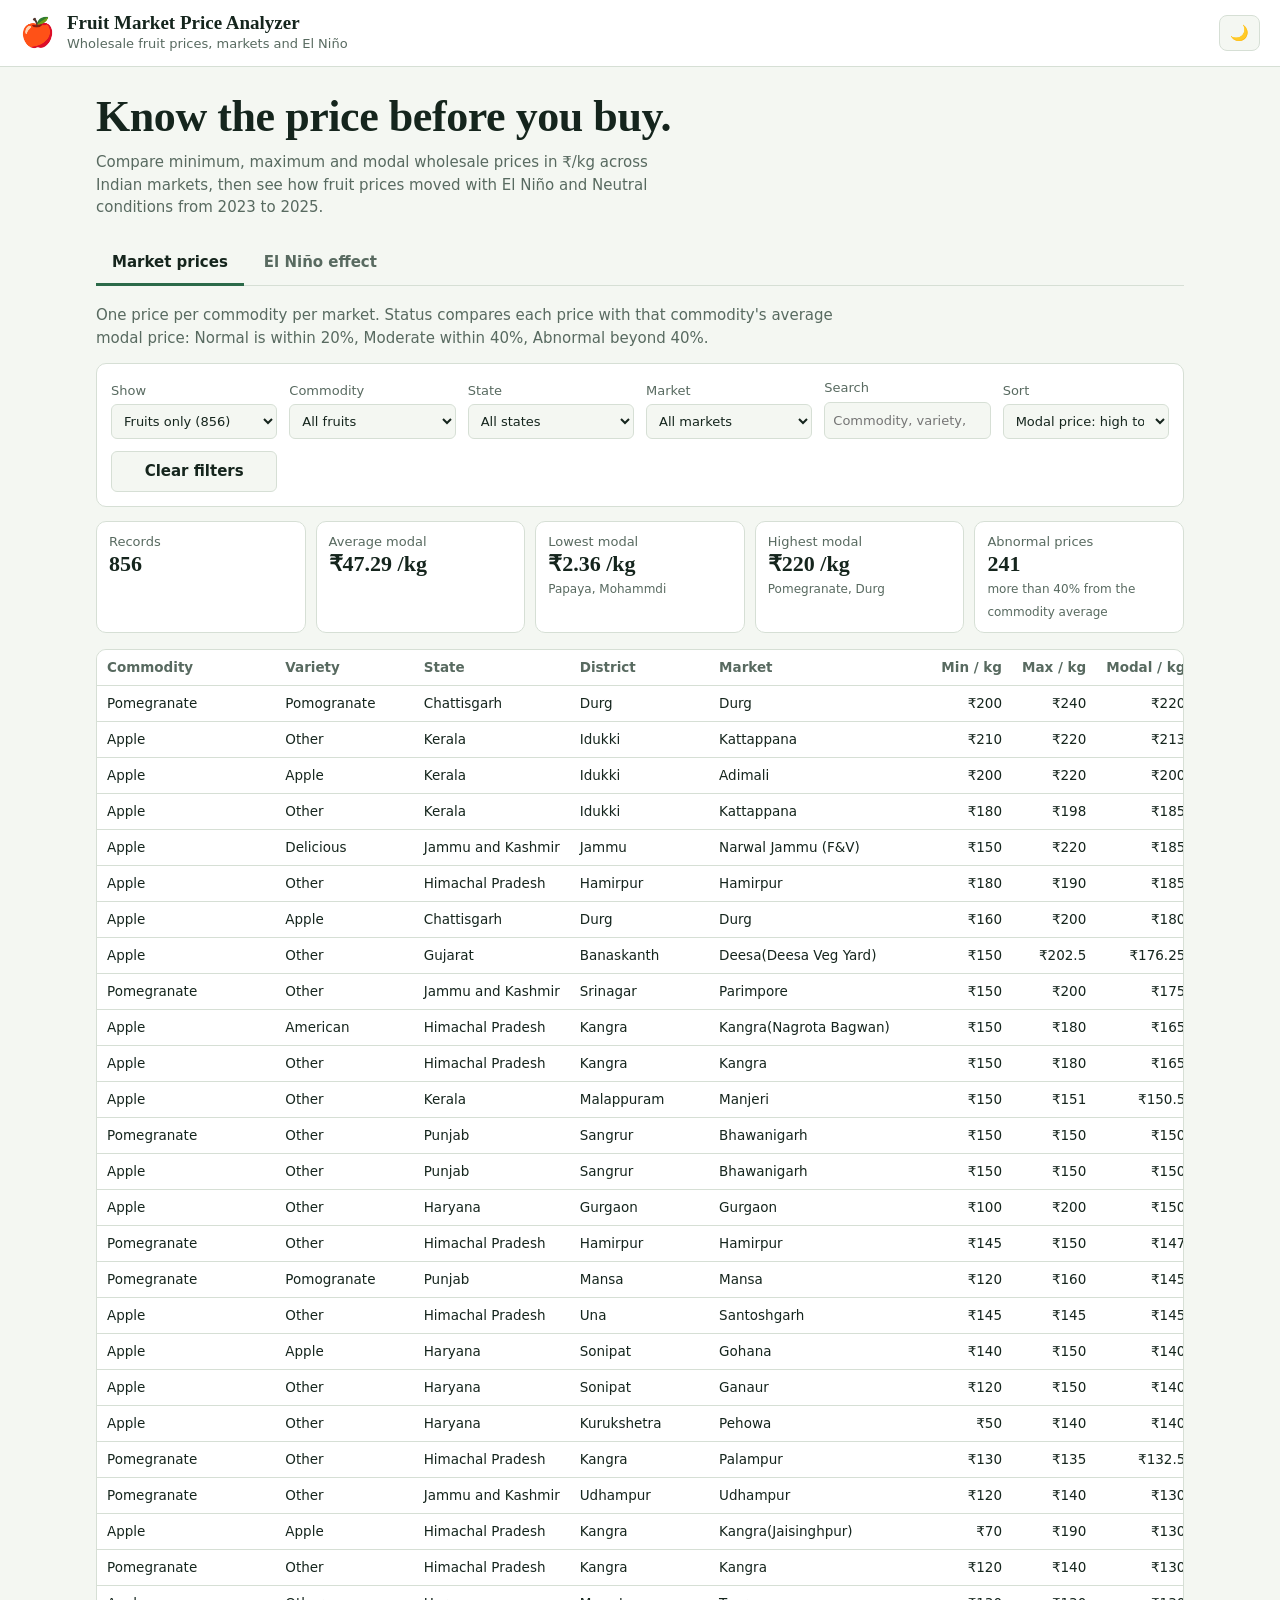
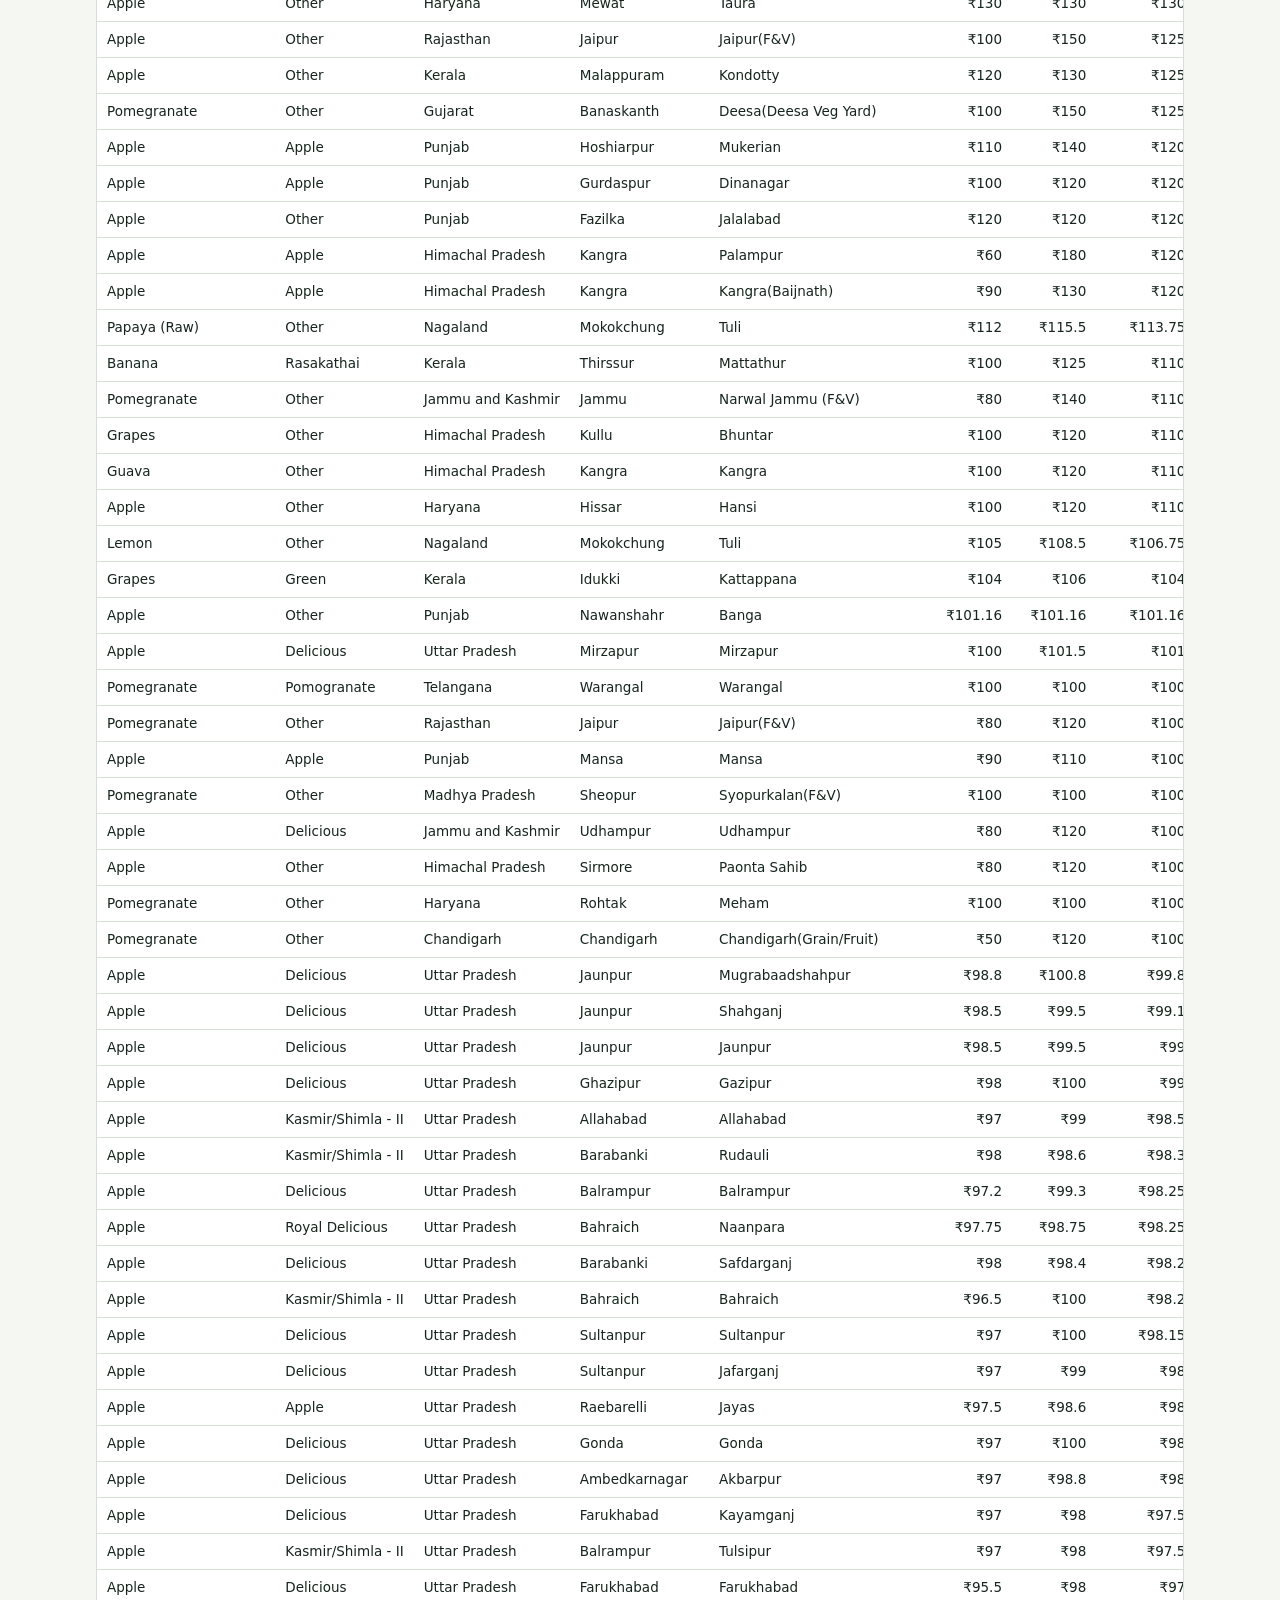
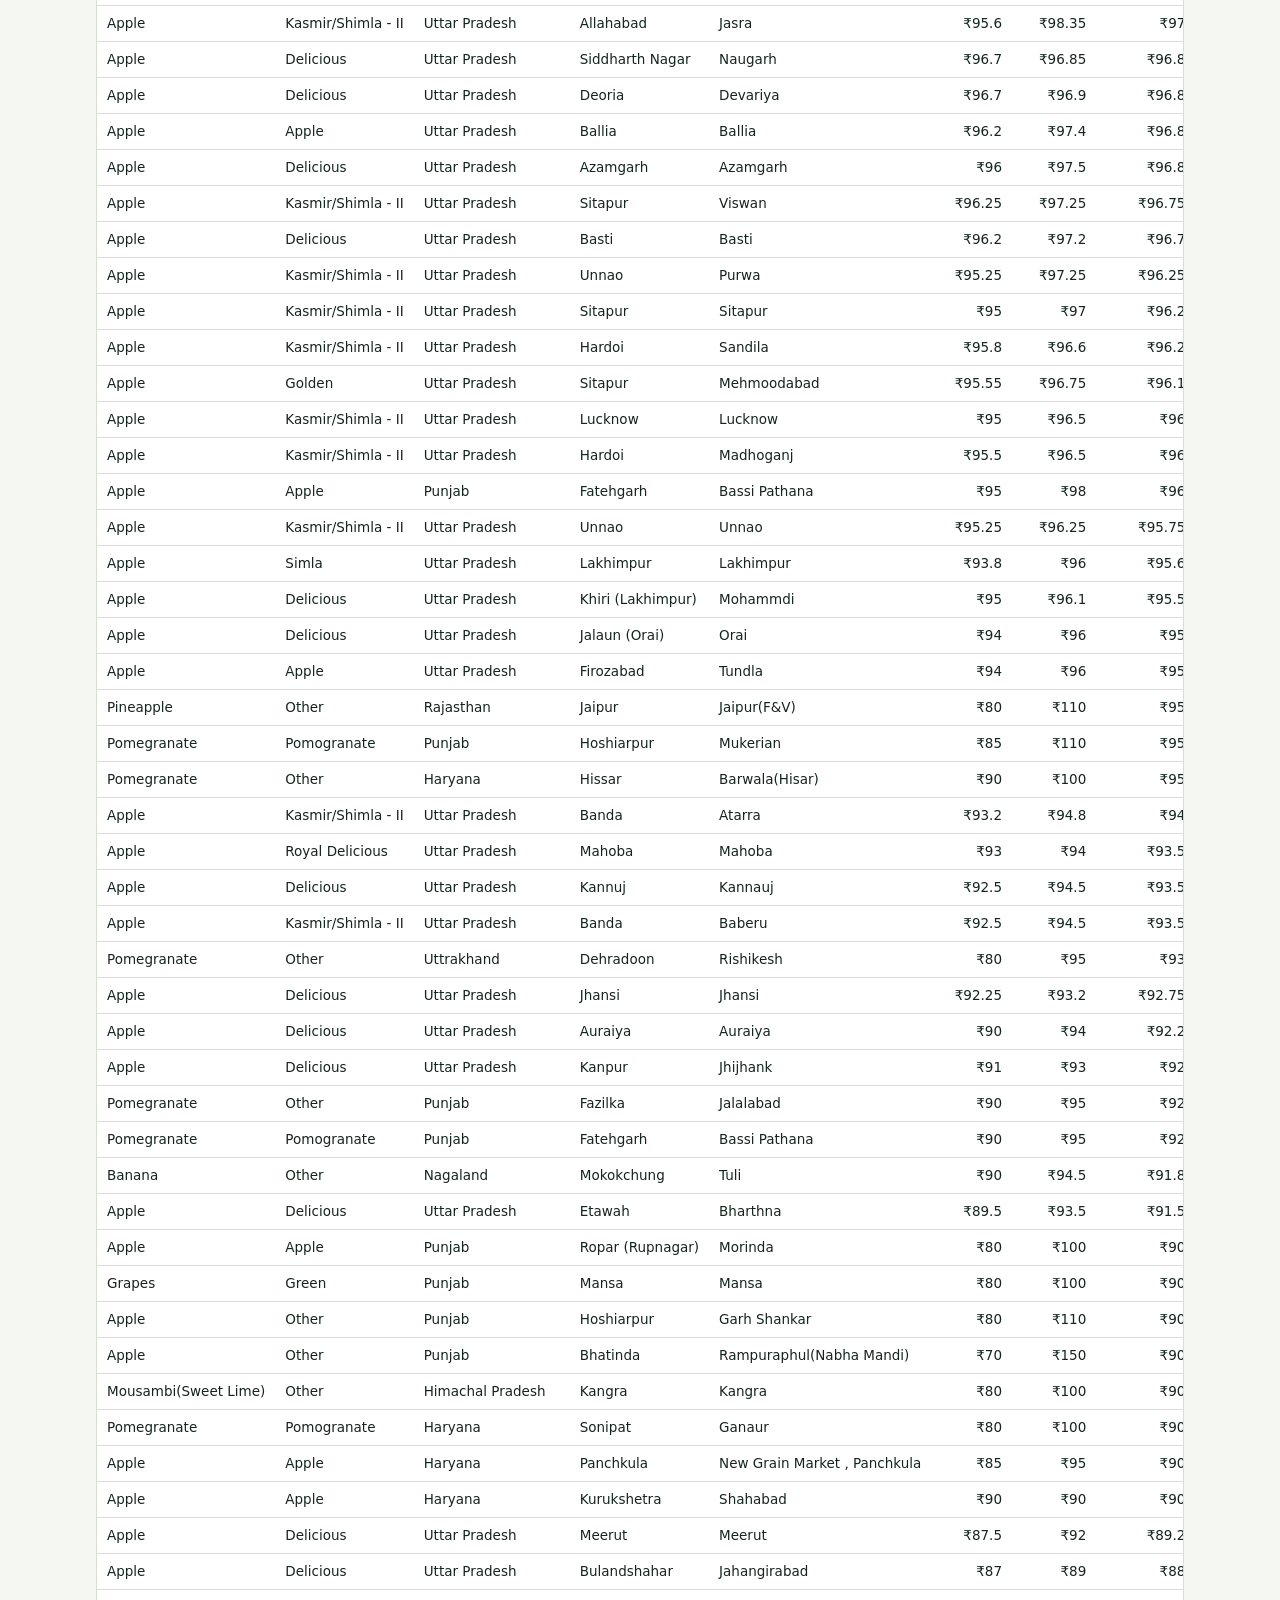
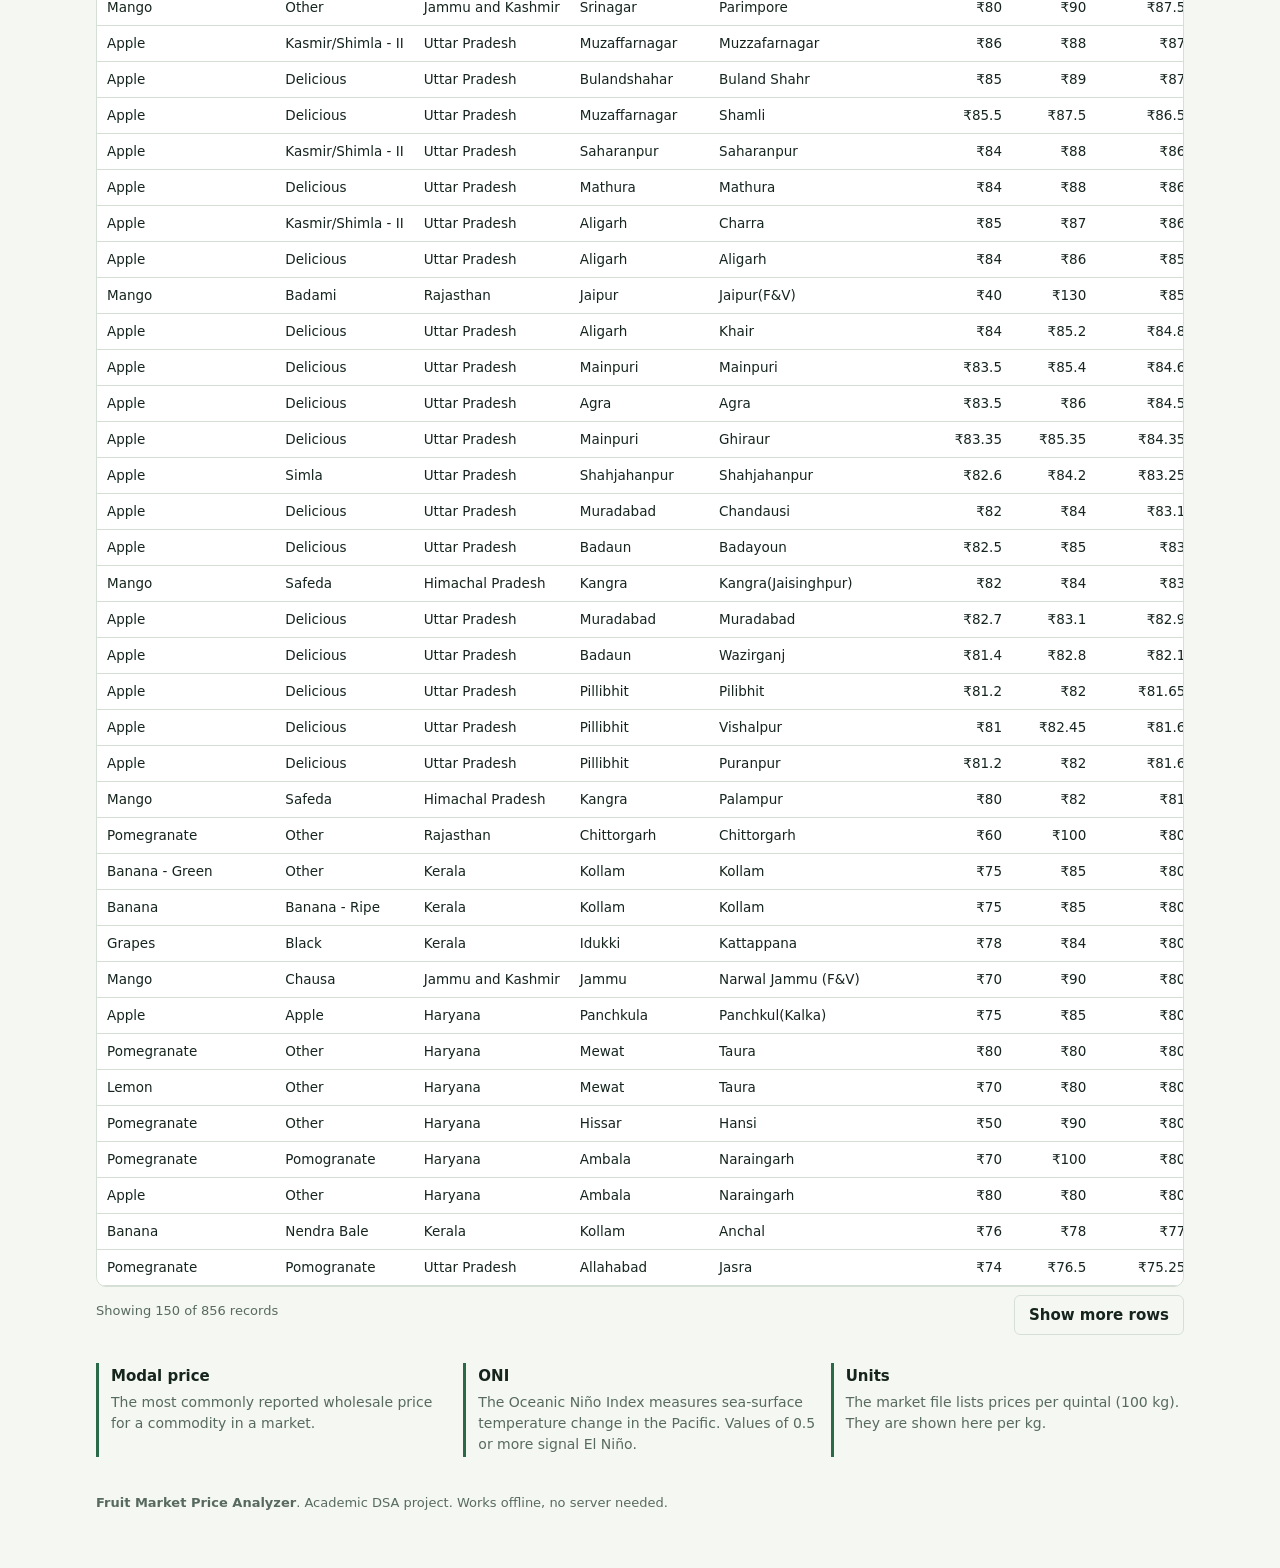
